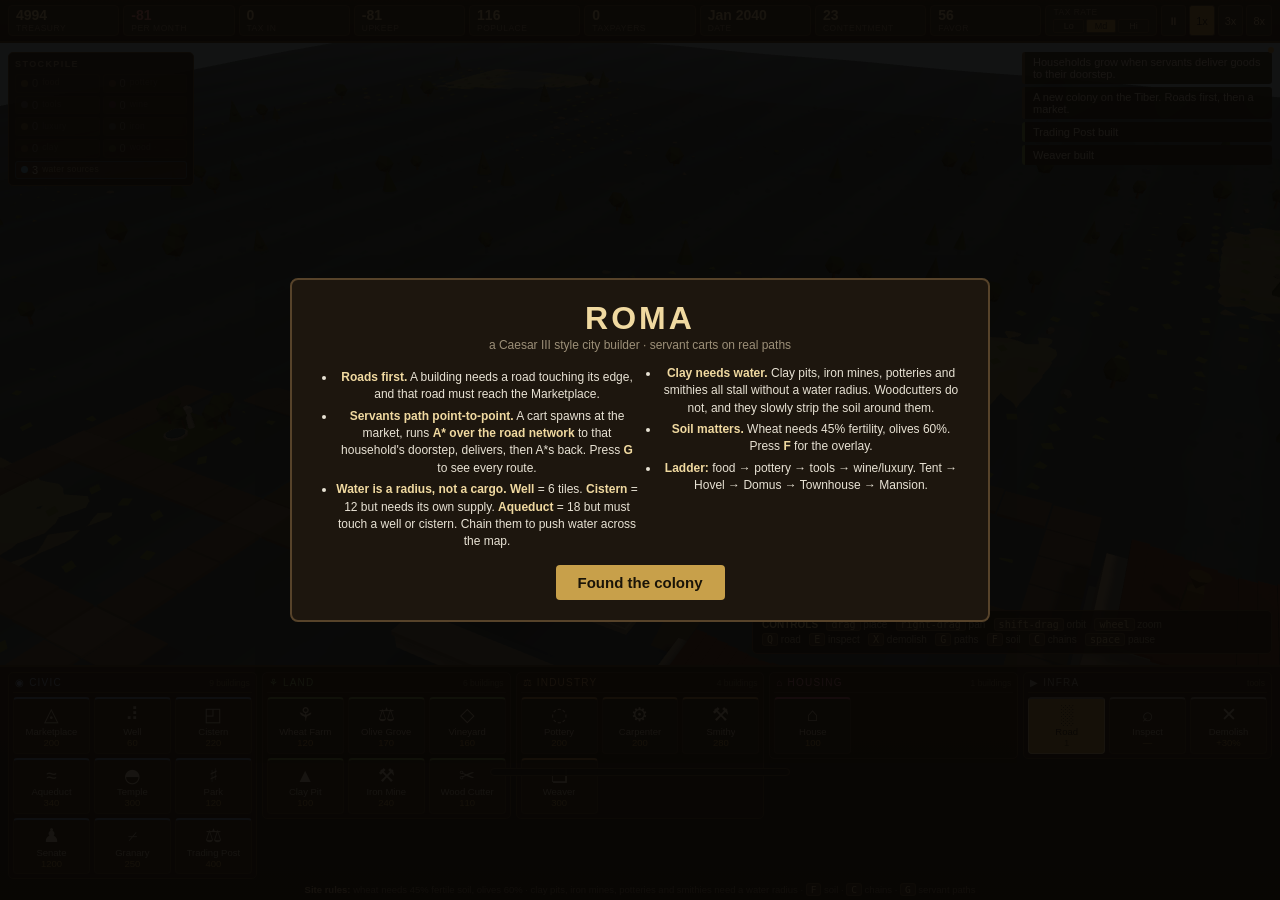
==== index.html @ ec07c7ff "ROMA - 3D Caesar III style city builder" ====
<!DOCTYPE html><html><head><meta charset="utf-8">
<title>ROMA — a Caesar III style city builder</title>
<meta name="viewport" content="width=device-width,initial-scale=1">
<style>
*{box-sizing:border-box}
html,body{margin:0;height:100%;overflow:hidden;background:#0e1216;
 font-family:"Trebuchet MS",Verdana,sans-serif;color:#e8e2d4;user-select:none}
canvas{display:block}
button{font-family:inherit}

/* ================= top resource GRID ================= */
#top{position:fixed;top:0;left:0;right:0;z-index:10;
 background:linear-gradient(#241c14,#15110c);border-bottom:2px solid #4a3a22;padding:5px 8px;
 display:grid;grid-template-columns:repeat(auto-fit,minmax(84px,1fr));gap:4px;align-items:stretch}
#top{grid-auto-flow:row;grid-auto-columns:1fr}
.stat{background:#2e2418;border:1px solid #57432a;border-radius:4px;padding:2px 7px;font-size:10px;line-height:1.05}
.stat b{display:block;font-size:14px;color:#f0d9a0}
.stat span{color:#9c8f78;font-size:8.5px;text-transform:uppercase;letter-spacing:.5px}
.speeds{display:flex;gap:3px;align-items:center;justify-content:center}
.speeds button{background:#2e2418;color:#e8d2a0;border:1px solid #57432a;flex:1;height:100%;min-height:26px;
 cursor:pointer;border-radius:3px;font-size:11px}
.speeds button.on{background:#c8a04a;color:#1a1408}

/* ================= left: stockpile grid ================= */
#stockpanel{position:fixed;left:8px;top:52px;z-index:9;width:186px;
 background:rgba(16,12,8,.9);border:1px solid #57432a;border-radius:5px;padding:6px}
#stockpanel h4{margin:0 0 5px;font-size:9px;letter-spacing:1.4px;color:#9c8f78;text-transform:uppercase}
#res{display:grid;grid-template-columns:1fr 1fr;gap:3px}
.chip{background:rgba(46,36,24,.75);border:1px solid #43341f;border-radius:3px;padding:2px 5px;font-size:11px;
 display:flex;align-items:center;gap:4px;line-height:1.15}
.chip i{width:7px;height:7px;border-radius:50%;flex:0 0 auto}
.chip em{color:#9c8f78;font-style:normal;font-size:8.5px;display:block;letter-spacing:.3px}
.chip b{font-weight:normal}
.chip.zero{opacity:.4}
.chip.water{grid-column:1/-1;border-color:#2a4a68}

/* ================= notifications ================= */
#msgs{position:fixed;top:52px;right:8px;width:250px;z-index:9;display:flex;flex-direction:column;gap:3px}
#msgs div{background:rgba(18,14,9,.88);border-left:3px solid #6a5a3a;border-radius:3px;padding:4px 8px;font-size:11px;
 display:flex;justify-content:space-between;gap:6px;animation:slide .25s ease-out}
@keyframes slide{from{opacity:0;transform:translateX(14px)}to{opacity:1;transform:none}}
#msgs div.ok{border-color:#7aa85a}#msgs div.bad{border-color:#c85a5a}#msgs div.good{border-color:#c8a04a}
#msgs .ct{color:#9c8f78;font-size:10px}
#msgdot{position:fixed;top:47px;right:6px;width:6px;height:6px;border-radius:50%;background:#c8a04a;transition:opacity .4s;z-index:12}

/* ================= chain chart grid ================= */
#chains{position:fixed;left:8px;top:196px;width:352px;max-height:50vh;overflow-y:auto;z-index:9;
 background:rgba(16,12,8,.95);border:1px solid #57432a;border-radius:5px;padding:7px 9px;display:none}
#chains h3{margin:0 0 3px;font-size:9px;letter-spacing:1.4px;color:#f0d9a0;text-transform:uppercase}
#chains .hint{color:#9c8f78;font-size:9.5px;margin:0 0 7px;line-height:1.35}
#chgrid{display:grid;grid-template-columns:1fr 1fr;gap:3px}
.chcell{background:rgba(46,36,24,.55);border:1px solid #43341f;border-left-width:3px;border-radius:3px;
 padding:3px 5px;font-size:10px;line-height:1.25}
.chcell.civic{border-left-color:#6a8ac8}.chcell.prod{border-left-color:#7aa85a}
.chcell.ind{border-left-color:#c88a4a}.chcell.res{border-left-color:#c85a7a}.chcell.infra{border-left-color:#8a8a8a}
.chname{display:flex;align-items:center;gap:4px;color:#f0d9a0;font-size:10px}
.chreq{color:#b9a97f;font-size:9px;display:block;margin-top:1px}

/* ================= selection ================= */
#selbox{position:fixed;right:8px;top:196px;width:250px;background:rgba(18,14,9,.94);border:1px solid #57432a;
 border-radius:5px;padding:8px 10px;z-index:9;font-size:11.5px;display:none}
#selbox .hdr{color:#f0d9a0;font-size:14px;margin-bottom:5px;border-bottom:1px solid #4a3a22;padding-bottom:3px;
 display:flex;justify-content:space-between}
#selbox .body2{color:#9c8f78;font-size:10.5px;margin:5px 0}
#selbox .warn{color:#ff9090;margin:4px 0;font-size:10.5px}
#selbox button{background:#5a2a22;color:#ffd0c0;border:1px solid #8a4a3a;border-radius:3px;padding:3px 8px;
 cursor:pointer;font-size:11px}
#selgrid{display:grid;grid-template-columns:1fr 1fr;gap:3px;margin:5px 0}
#selgrid div{background:rgba(46,36,24,.5);border:1px solid #43341f;border-radius:3px;padding:2px 5px;font-size:10px}
#selgrid span{display:block;color:#9c8f78;font-size:8.5px;text-transform:uppercase}

/* ================= help ================= */
#help{position:fixed;right:8px;bottom:122px;background:rgba(16,12,8,.86);border:1px solid #57432a;border-radius:5px;
 padding:6px 9px;font-size:10px;z-index:9;color:#bdb29a;line-height:1.5}
#help b{color:#f0d9a0}
kbd{background:#3a2e1e;border:1px solid #6a5436;border-radius:3px;padding:0 4px;color:#f0d9a0}

#ghostinfo{position:fixed;left:50%;transform:translateX(-50%);bottom:124px;min-width:300px;text-align:center;z-index:11;background:rgba(18,14,9,.92);
 border:1px solid #57432a;border-radius:4px;padding:3px 12px;font-size:11.5px;color:#d8ceb8;pointer-events:none}

/* ================= command GRID dock (AoE style) ================= */
#bar{position:fixed;left:0;right:0;bottom:0;z-index:10;background:linear-gradient(#1a140d,#0d0a07);
 border-top:2px solid #4a3a22;padding:5px 8px}
#dock{display:flex;flex-wrap:wrap;justify-content:center;gap:5px;align-items:flex-start;max-width:1560px;margin:0 auto}
.group{background:rgba(28,21,13,.75);border:1px solid #43341f;border-radius:5px;padding:4px;
 flex:1 1 14%;min-width:212px;max-width:300px}
.ghead{display:flex;justify-content:space-between;align-items:baseline;font-size:10px;letter-spacing:1.2px;
 text-transform:uppercase;padding:0 2px 4px;margin-bottom:4px;border-bottom:1px solid #43341f}
.gsub{color:#7a6a4a;letter-spacing:0;text-transform:none;font-size:8.5px}
.g-civic .ghead{color:#8fb0e8}.g-prod .ghead{color:#9cc87a}
.g-ind .ghead{color:#e0a868}.g-res .ghead{color:#e884a4}.g-infra .ghead{color:#b0b0b0}
.cards{display:grid;grid-template-columns:repeat(3,minmax(0,1fr));gap:4px}
.card{background:#241b12;border:1px solid #43341f;border-top:2px solid #5a4630;border-radius:4px;
 padding:5px 4px 4px;cursor:pointer;text-align:center;line-height:1.15;overflow:hidden;
 display:flex;flex-direction:column;align-items:center;justify-content:flex-start}
.card:hover{background:#3f2f1e;transform:translateY(-1px)}
.card.on{background:#c8a04a;border-color:#f0d9a0;color:#1a1408}
.card.on .ccost{color:#4a3a10}
.card .cic{font-size:19px;line-height:1.15;color:#e8dcc0}
.card.on .cic{color:#2a2010}
.cnm{font-size:9.5px;color:#d8ceb8;margin-top:1px;white-space:nowrap;overflow:hidden;text-overflow:ellipsis;max-width:100%}
.card.on .cnm{color:#1a1408}
.ccost{font-size:9.5px;color:#c8a04a;line-height:1.1}
.card.civic{border-top-color:#6a8ac8}.card.prod{border-top-color:#7aa85a}
.card.ind{border-top-color:#c88a4a}.card.res{border-top-color:#c85a7a}.card.infra{border-top-color:#8a8a8a}
.card.poor{opacity:.5}
.card.danger{border-top-color:#c85a5a}
#docknote{font-size:9.5px;color:#8a7c62;margin-top:5px;text-align:center}
#docknote b{color:#c8b088}
#help{position:fixed;right:8px;bottom:246px;width:520px;}

/* ================= treasury stat cards ================= */
.stat.money b{color:#f0d9a0}
.stat.pos b{color:#8fe08f}.stat.neg b{color:#ff9090}
.stat.taxrate{display:flex;flex-direction:column;justify-content:center;gap:2px}
.stat .trbtns{display:flex;gap:2px}
.stat .trbtns button{flex:1;background:#2e2418;color:#c8b898;border:1px solid #57432a;border-radius:2px;
 font-size:9px;padding:1px 0;cursor:pointer}
.stat .trbtns button.on{background:#c8a04a;color:#1a1408}

/* ================= intro ================= */
#intro{position:fixed;inset:0;background:rgba(8,6,4,.93);z-index:50;display:flex;align-items:center;justify-content:center}
#intro .card{max-width:700px;background:#1d160e;border:2px solid #57432a;border-radius:8px;padding:20px 26px}
#intro h1{margin:0 0 2px;color:#f0d9a0;font-size:32px;letter-spacing:3px}
#intro h2{margin:0 0 12px;color:#9c8f78;font-size:12px;font-weight:normal}
#intro ul{padding-left:18px;margin:0;columns:2;column-gap:22px}
#intro li{margin:4px 0;font-size:12px;line-height:1.45;break-inside:avoid}
#intro button{margin-top:14px;background:#c8a04a;color:#1a1408;border:none;border-radius:4px;
 padding:9px 22px;font-size:15px;cursor:pointer;font-weight:bold}
#intro b{color:#f0d9a0}

</style></head><body>
<div id="top"></div>
<div id="stockpanel"><h4>Stockpile</h4><div id="res"></div></div>
<div id="msgdot"></div>
<div id="msgs"></div>
<div id="chains"><h3>Production chains</h3>
  <p class="hint">Every industry states what it eats and what it makes. Water and soil are site requirements, not cargo.</p>
  <div id="chgrid"></div></div>
<div id="selbox"></div>
<div id="help">
<b>CONTROLS</b> &nbsp; <kbd>drag</kbd> place &nbsp; <kbd>right-drag</kbd> pan &nbsp; <kbd>shift-drag</kbd> orbit &nbsp; <kbd>wheel</kbd> zoom<br>
<kbd>Q</kbd> road &nbsp; <kbd>E</kbd> inspect &nbsp; <kbd>X</kbd> demolish &nbsp; <kbd>G</kbd> paths &nbsp; <kbd>F</kbd> soil &nbsp; <kbd>C</kbd> chains &nbsp; <kbd>space</kbd> pause
</div>
<div id="ghostinfo"></div>
<div id="bar">
  <div id="dock"></div>
  <div id="docknote"><b>Site rules:</b> wheat needs 45% fertile soil, olives 60% &middot; clay pits, iron mines, potteries and smithies need a water radius &middot; <kbd>F</kbd> soil &middot; <kbd>C</kbd> chains &middot; <kbd>G</kbd> servant paths</div>
</div>
<div id="intro"><div class="card">
<h1>ROMA</h1><h2>a Caesar III style city builder &middot; servant carts on real paths</h2>
<ul>
<li><b>Roads first.</b> A building needs a road touching its edge, and that road must reach the Marketplace.</li>
<li><b>Servants path point-to-point.</b> A cart spawns at the market, runs <b>A* over the road network</b> to that
    household's doorstep, delivers, then A*s back. Press <b>G</b> to see every route.</li>
<li><b>Water is a radius, not a cargo.</b> <b>Well</b> = 6 tiles. <b>Cistern</b> = 12 but needs its own supply.
    <b>Aqueduct</b> = 18 but must touch a well or cistern. Chain them to push water across the map.</li>
<li><b>Clay needs water.</b> Clay pits, iron mines, potteries and smithies all stall without a water radius.
    Woodcutters do not, and they slowly strip the soil around them.</li>
<li><b>Soil matters.</b> Wheat needs 45% fertility, olives 60%. Press <b>F</b> for the overlay.</li>
<li><b>Ladder:</b> food &rarr; pottery &rarr; tools &rarr; wine/luxury.
    Tent &rarr; Hovel &rarr; Domus &rarr; Townhouse &rarr; Mansion.</li>
</ul>
<button onclick="document.getElementById('intro').style.display='none'">Found the colony</button>
</div></div>
<script>/**
 * @license
 * Copyright 2010-2023 Three.js Authors
 * SPDX-License-Identifier: MIT
 */
const REVISION = '160';

const MOUSE = { LEFT: 0, MIDDLE: 1, RIGHT: 2, ROTATE: 0, DOLLY: 1, PAN: 2 };
const TOUCH = { ROTATE: 0, PAN: 1, DOLLY_PAN: 2, DOLLY_ROTATE: 3 };
const CullFaceNone = 0;
const CullFaceBack = 1;
const CullFaceFront = 2;
const CullFaceFrontBack = 3;
const BasicShadowMap = 0;
const PCFShadowMap = 1;
const PCFSoftShadowMap = 2;
const VSMShadowMap = 3;
const FrontSide = 0;
const BackSide = 1;
const DoubleSide = 2;
const TwoPassDoubleSide = 2; // r149
const NoBlending = 0;
const NormalBlending = 1;
const AdditiveBlending = 2;
const SubtractiveBlending = 3;
const MultiplyBlending = 4;
const CustomBlending = 5;
const AddEquation = 100;
const SubtractEquation = 101;
const ReverseSubtractEquation = 102;
const MinEquation = 103;
const MaxEquation = 104;
const ZeroFactor = 200;
const OneFactor = 201;
const SrcColorFactor = 202;
const OneMinusSrcColorFactor = 203;
const SrcAlphaFactor = 204;
const OneMinusSrcAlphaFactor = 205;
const DstAlphaFactor = 206;
const OneMinusDstAlphaFactor = 207;
const DstColorFactor = 208;
const OneMinusDstColorFactor = 209;
const SrcAlphaSaturateFactor = 210;
const ConstantColorFactor = 211;
const OneMinusConstantColorFactor = 212;
const ConstantAlphaFactor = 213;
const OneMinusConstantAlphaFactor = 214;
const NeverDepth = 0;
const AlwaysDepth = 1;
const LessDepth = 2;
const LessEqualDepth = 3;
const EqualDepth = 4;
const GreaterEqualDepth = 5;
const GreaterDepth = 6;
const NotEqualDepth = 7;
const MultiplyOperation = 0;
const MixOperation = 1;
const AddOperation = 2;
const NoToneMapping = 0;
const LinearToneMapping = 1;
const ReinhardToneMapping = 2;
const CineonToneMapping = 3;
const ACESFilmicToneMapping = 4;
const CustomToneMapping = 5;
const AgXToneMapping = 6;
const AttachedBindMode = 'attached';
const DetachedBindMode = 'detached';

const UVMapping = 300;
const CubeReflectionMapping = 301;
const CubeRefractionMapping = 302;
const EquirectangularReflectionMapping = 303;
const EquirectangularRefractionMapping = 304;
const CubeUVReflectionMapping = 306;
const RepeatWrapping = 1000;
const ClampToEdgeWrapping = 1001;
const MirroredRepeatWrapping = 1002;
const NearestFilter = 1003;
const NearestMipmapNearestFilter = 1004;
const NearestMipMapNearestFilter = 1004;
const NearestMipmapLinearFilter = 1005;
const NearestMipMapLinearFilter = 1005;
const LinearFilter = 1006;
const LinearMipmapNearestFilter = 1007;
const LinearMipMapNearestFilter = 1007;
const LinearMipmapLinearFilter = 1008;
const LinearMipMapLinearFilter = 1008;
const UnsignedByteType = 1009;
const ByteType = 1010;
const ShortType = 1011;
const UnsignedShortType = 1012;
const IntType = 1013;
const UnsignedIntType = 1014;
const FloatType = 1015;
const HalfFloatType = 1016;
const UnsignedShort4444Type = 1017;
const UnsignedShort5551Type = 1018;
const UnsignedInt248Type = 1020;
const AlphaFormat = 1021;
const RGBAFormat = 1023;
const LuminanceFormat = 1024;
const LuminanceAlphaFormat = 1025;
const DepthFormat = 1026;
const DepthStencilFormat = 1027;
const RedFormat = 1028;
const RedIntegerFormat = 1029;
const RGFormat = 1030;
const RGIntegerFormat = 1031;
const RGBAIntegerFormat = 1033;

const RGB_S3TC_DXT1_Format = 33776;
const RGBA_S3TC_DXT1_Format = 33777;
const RGBA_S3TC_DXT3_Format = 33778;
const RGBA_S3TC_DXT5_Format = 33779;
const RGB_PVRTC_4BPPV1_Format = 35840;
const RGB_PVRTC_2BPPV1_Format = 35841;
const RGBA_PVRTC_4BPPV1_Format = 35842;
const RGBA_PVRTC_2BPPV1_Format = 35843;
const RGB_ETC1_Format = 36196;
const RGB_ETC2_Format = 37492;
const RGBA_ETC2_EAC_Format = 37496;
const RGBA_ASTC_4x4_Format = 37808;
const RGBA_ASTC_5x4_Format = 37809;
const RGBA_ASTC_5x5_Format = 37810;
const RGBA_ASTC_6x5_Format = 37811;
const RGBA_ASTC_6x6_Format = 37812;
const RGBA_ASTC_8x5_Format = 37813;
const RGBA_ASTC_8x6_Format = 37814;
const RGBA_ASTC_8x8_Format = 37815;
const RGBA_ASTC_10x5_Format = 37816;
const RGBA_ASTC_10x6_Format = 37817;
const RGBA_ASTC_10x8_Format = 37818;
const RGBA_ASTC_10x10_Format = 37819;
const RGBA_ASTC_12x10_Format = 37820;
const RGBA_ASTC_12x12_Format = 37821;
const RGBA_BPTC_Format = 36492;
const RGB_BPTC_SIGNED_Format = 36494;
const RGB_BPTC_UNSIGNED_Format = 36495;
const RED_RGTC1_Format = 36283;
const SIGNED_RED_RGTC1_Format = 36284;
const RED_GREEN_RGTC2_Format = 36285;
const SIGNED_RED_GREEN_RGTC2_Format = 36286;
const LoopOnce = 2200;
const LoopRepeat = 2201;
const LoopPingPong = 2202;
const InterpolateDiscrete = 2300;
const InterpolateLinear = 2301;
const InterpolateSmooth = 2302;
const ZeroCurvatureEnding = 2400;
const ZeroSlopeEnding = 2401;
const WrapAroundEnding = 2402;
const NormalAnimationBlendMode = 2500;
const AdditiveAnimationBlendMode = 2501;
const TrianglesDrawMode = 0;
const TriangleStripDrawMode = 1;
const TriangleFanDrawMode = 2;
/** @deprecated Use LinearSRGBColorSpace or NoColorSpace in three.js r152+. */
const LinearEncoding = 3000;
/** @deprecated Use SRGBColorSpace in three.js r152+. */
const sRGBEncoding = 3001;
const BasicDepthPacking = 3200;
const RGBADepthPacking = 3201;
const TangentSpaceNormalMap = 0;
const ObjectSpaceNormalMap = 1;

// Color space string identifiers, matching CSS Color Module Level 4 and WebGPU names where available.
const NoColorSpace = '';
const SRGBColorSpace = 'srgb';
const LinearSRGBColorSpace = 'srgb-linear';
const DisplayP3ColorSpace = 'display-p3';
const LinearDisplayP3ColorSpace = 'display-p3-linear';

const LinearTransfer = 'linear';
const SRGBTransfer = 'srgb';

const Rec709Primaries = 'rec709';
const P3Primaries = 'p3';

const ZeroStencilOp = 0;
const KeepStencilOp = 7680;
const ReplaceStencilOp = 7681;
const IncrementStencilOp = 7682;
const DecrementStencilOp = 7683;
const IncrementWrapStencilOp = 34055;
const DecrementWrapStencilOp = 34056;
const InvertStencilOp = 5386;

const NeverStencilFunc = 512;
const LessStencilFunc = 513;
const EqualStencilFunc = 514;
const LessEqualStencilFunc = 515;
const GreaterStencilFunc = 516;
const NotEqualStencilFunc = 517;
const GreaterEqualStencilFunc = 518;
const AlwaysStencilFunc = 519;

const NeverCompare = 512;
const LessCompare = 513;
const EqualCompare = 514;
const LessEqualCompare = 515;
const GreaterCompare = 516;
const NotEqualCompare = 517;
const GreaterEqualCompare = 518;
const AlwaysCompare = 519;

const StaticDrawUsage = 35044;
const DynamicDrawUsage = 35048;
const StreamDrawUsage = 35040;
const StaticReadUsage = 35045;
const DynamicReadUsage = 35049;
const StreamReadUsage = 35041;
const StaticCopyUsage = 35046;
const DynamicCopyUsage = 35050;
const StreamCopyUsage = 35042;

const GLSL1 = '100';
const GLSL3 = '300 es';

const _SRGBAFormat = 1035; // fallback for WebGL 1

const WebGLCoordinateSystem = 2000;
const WebGPUCoordinateSystem = 2001;

/**
 * https://github.com/mrdoob/eventdispatcher.js/
 */

class EventDispatcher {

	addEventListener( type, listener ) {

		if ( this._listeners === undefined ) this._listeners = {};

		const listeners = this._listeners;

		if ( listeners[ type ] === undefined ) {

			listeners[ type ] = [];

		}

		if ( listeners[ type ].indexOf( listener ) === - 1 ) {

			listeners[ type ].push( listener );

		}

	}

	hasEventListener( type, listener ) {

		if ( this._listeners === undefined ) return false;

		const listeners = this._listeners;

		return listeners[ type ] !== undefined && listeners[ type ].indexOf( listener ) !== - 1;

	}

	removeEventListener( type, listener ) {

		if ( this._listeners === undefined ) return;

		const listeners = this._listeners;
		const listenerArray = listeners[ type ];

		if ( listenerArray !== undefined ) {

			const index = listenerArray.indexOf( listener );

			if ( index !== - 1 ) {

				listenerArray.splice( index, 1 );

			}

		}

	}

	dispatchEvent( event ) {

		if ( this._listeners === undefined ) return;

		const listeners = this._listeners;
		const listenerArray = listeners[ event.type ];

		if ( listenerArray !== undefined ) {

			event.target = this;

			// Make a copy, in case listeners are removed while iterating.
			const array = listenerArray.slice( 0 );

			for ( let i = 0, l = array.length; i < l; i ++ ) {

				array[ i ].call( this, event );

			}

			event.target = null;

		}

	}

}

const _lut = [ '00', '01', '02', '03', '04', '05', '06', '07', '08', '09', '0a', '0b', '0c', '0d', '0e', '0f', '10', '11', '12', '13', '14', '15', '16', '17', '18', '19', '1a', '1b', '1c', '1d', '1e', '1f', '20', '21', '22', '23', '24', '25', '26', '27', '28', '29', '2a', '2b', '2c', '2d', '2e', '2f', '30', '31', '32', '33', '34', '35', '36', '37', '38', '39', '3a', '3b', '3c', '3d', '3e', '3f', '40', '41', '42', '43', '44', '45', '46', '47', '48', '49', '4a', '4b', '4c', '4d', '4e', '4f', '50', '51', '52', '53', '54', '55', '56', '57', '58', '59', '5a', '5b', '5c', '5d', '5e', '5f', '60', '61', '62', '63', '64', '65', '66', '67', '68', '69', '6a', '6b', '6c', '6d', '6e', '6f', '70', '71', '72', '73', '74', '75', '76', '77', '78', '79', '7a', '7b', '7c', '7d', '7e', '7f', '80', '81', '82', '83', '84', '85', '86', '87', '88', '89', '8a', '8b', '8c', '8d', '8e', '8f', '90', '91', '92', '93', '94', '95', '96', '97', '98', '99', '9a', '9b', '9c', '9d', '9e', '9f', 'a0', 'a1', 'a2', 'a3', 'a4', 'a5', 'a6', 'a7', 'a8', 'a9', 'aa', 'ab', 'ac', 'ad', 'ae', 'af', 'b0', 'b1', 'b2', 'b3', 'b4', 'b5', 'b6', 'b7', 'b8', 'b9', 'ba', 'bb', 'bc', 'bd', 'be', 'bf', 'c0', 'c1', 'c2', 'c3', 'c4', 'c5', 'c6', 'c7', 'c8', 'c9', 'ca', 'cb', 'cc', 'cd', 'ce', 'cf', 'd0', 'd1', 'd2', 'd3', 'd4', 'd5', 'd6', 'd7', 'd8', 'd9', 'da', 'db', 'dc', 'dd', 'de', 'df', 'e0', 'e1', 'e2', 'e3', 'e4', 'e5', 'e6', 'e7', 'e8', 'e9', 'ea', 'eb', 'ec', 'ed', 'ee', 'ef', 'f0', 'f1', 'f2', 'f3', 'f4', 'f5', 'f6', 'f7', 'f8', 'f9', 'fa', 'fb', 'fc', 'fd', 'fe', 'ff' ];

let _seed = 1234567;


const DEG2RAD = Math.PI / 180;
const RAD2DEG = 180 / Math.PI;

// http://stackoverflow.com/questions/105034/how-to-create-a-guid-uuid-in-javascript/21963136#21963136
function generateUUID() {

	const d0 = Math.random() * 0xffffffff | 0;
	const d1 = Math.random() * 0xffffffff | 0;
	const d2 = Math.random() * 0xffffffff | 0;
	const d3 = Math.random() * 0xffffffff | 0;
	const uuid = _lut[ d0 & 0xff ] + _lut[ d0 >> 8 & 0xff ] + _lut[ d0 >> 16 & 0xff ] + _lut[ d0 >> 24 & 0xff ] + '-' +
			_lut[ d1 & 0xff ] + _lut[ d1 >> 8 & 0xff ] + '-' + _lut[ d1 >> 16 & 0x0f | 0x40 ] + _lut[ d1 >> 24 & 0xff ] + '-' +
			_lut[ d2 & 0x3f | 0x80 ] + _lut[ d2 >> 8 & 0xff ] + '-' + _lut[ d2 >> 16 & 0xff ] + _lut[ d2 >> 24 & 0xff ] +
			_lut[ d3 & 0xff ] + _lut[ d3 >> 8 & 0xff ] + _lut[ d3 >> 16 & 0xff ] + _lut[ d3 >> 24 & 0xff ];

	// .toLowerCase() here flattens concatenated strings to save heap memory space.
	return uuid.toLowerCase();

}

function clamp( value, min, max ) {

	return Math.max( min, Math.min( max, value ) );

}

// compute euclidean modulo of m % n
// https://en.wikipedia.org/wiki/Modulo_operation
function euclideanModulo( n, m ) {

	return ( ( n % m ) + m ) % m;

}

// Linear mapping from range <a1, a2> to range <b1, b2>
function mapLinear( x, a1, a2, b1, b2 ) {

	return b1 + ( x - a1 ) * ( b2 - b1 ) / ( a2 - a1 );

}

// https://www.gamedev.net/tutorials/programming/general-and-gameplay-programming/inverse-lerp-a-super-useful-yet-often-overlooked-function-r5230/
function inverseLerp( x, y, value ) {

	if ( x !== y ) {

		return ( value - x ) / ( y - x );

	} else {

		return 0;

	}

}

// https://en.wikipedia.org/wiki/Linear_interpolation
function lerp( x, y, t ) {

	return ( 1 - t ) * x + t * y;

}

// http://www.rorydriscoll.com/2016/03/07/frame-rate-independent-damping-using-lerp/
function damp( x, y, lambda, dt ) {

	return lerp( x, y, 1 - Math.exp( - lambda * dt ) );

}

// https://www.desmos.com/calculator/vcsjnyz7x4
function pingpong( x, length = 1 ) {

	return length - Math.abs( euclideanModulo( x, length * 2 ) - length );

}

// http://en.wikipedia.org/wiki/Smoothstep
function smoothstep( x, min, max ) {

	if ( x <= min ) return 0;
	if ( x >= max ) return 1;

	x = ( x - min ) / ( max - min );

	return x * x * ( 3 - 2 * x );

}

function smootherstep( x, min, max ) {

	if ( x <= min ) return 0;
	if ( x >= max ) return 1;

	x = ( x - min ) / ( max - min );

	return x * x * x * ( x * ( x * 6 - 15 ) + 10 );

}

// Random integer from <low, high> interval
function randInt( low, high ) {

	return low + Math.floor( Math.random() * ( high - low + 1 ) );

}

// Random float from <low, high> interval
function randFloat( low, high ) {

	return low + Math.random() * ( high - low );

}

// Random float from <-range/2, range/2> interval
function randFloatSpread( range ) {

	return range * ( 0.5 - Math.random() );

}

// Deterministic pseudo-random float in the interval [ 0, 1 ]
function seededRandom( s ) {

	if ( s !== undefined ) _seed = s;

	// Mulberry32 generator

	let t = _seed += 0x6D2B79F5;

	t = Math.imul( t ^ t >>> 15, t | 1 );

	t ^= t + Math.imul( t ^ t >>> 7, t | 61 );

	return ( ( t ^ t >>> 14 ) >>> 0 ) / 4294967296;

}

function degToRad( degrees ) {

	return degrees * DEG2RAD;

}

function radToDeg( radians ) {

	return radians * RAD2DEG;

}

function isPowerOfTwo( value ) {

	return ( value & ( value - 1 ) ) === 0 && value !== 0;

}

function ceilPowerOfTwo( value ) {

	return Math.pow( 2, Math.ceil( Math.log( value ) / Math.LN2 ) );

}

function floorPowerOfTwo( value ) {

	return Math.pow( 2, Math.floor( Math.log( value ) / Math.LN2 ) );

}

function setQuaternionFromProperEuler( q, a, b, c, order ) {

	// Intrinsic Proper Euler Angles - see https://en.wikipedia.org/wiki/Euler_angles

	// rotations are applied to the axes in the order specified by 'order'
	// rotation by angle 'a' is applied first, then by angle 'b', then by angle 'c'
	// angles are in radians

	const cos = Math.cos;
	const sin = Math.sin;

	const c2 = cos( b / 2 );
	const s2 = sin( b / 2 );

	const c13 = cos( ( a + c ) / 2 );
	const s13 = sin( ( a + c ) / 2 );

	const c1_3 = cos( ( a - c ) / 2 );
	const s1_3 = sin( ( a - c ) / 2 );

	const c3_1 = cos( ( c - a ) / 2 );
	const s3_1 = sin( ( c - a ) / 2 );

	switch ( order ) {

		case 'XYX':
			q.set( c2 * s13, s2 * c1_3, s2 * s1_3, c2 * c13 );
			break;

		case 'YZY':
			q.set( s2 * s1_3, c2 * s13, s2 * c1_3, c2 * c13 );
			break;

		case 'ZXZ':
			q.set( s2 * c1_3, s2 * s1_3, c2 * s13, c2 * c13 );
			break;

		case 'XZX':
			q.set( c2 * s13, s2 * s3_1, s2 * c3_1, c2 * c13 );
			break;

		case 'YXY':
			q.set( s2 * c3_1, c2 * s13, s2 * s3_1, c2 * c13 );
			break;

		case 'ZYZ':
			q.set( s2 * s3_1, s2 * c3_1, c2 * s13, c2 * c13 );
			break;

		default:
			console.warn( 'THREE.MathUtils: .setQuaternionFromProperEuler() encountered an unknown order: ' + order );

	}

}

function denormalize( value, array ) {

	switch ( array.constructor ) {

		case Float32Array:

			return value;

		case Uint32Array:

			return value / 4294967295.0;

		case Uint16Array:

			return value / 65535.0;

		case Uint8Array:

			return value / 255.0;

		case Int32Array:

			return Math.max( value / 2147483647.0, - 1.0 );

		case Int16Array:

			return Math.max( value / 32767.0, - 1.0 );

		case Int8Array:

			return Math.max( value / 127.0, - 1.0 );

		default:

			throw new Error( 'Invalid component type.' );

	}

}

function normalize( value, array ) {

	switch ( array.constructor ) {

		case Float32Array:

			return value;

		case Uint32Array:

			return Math.round( value * 4294967295.0 );

		case Uint16Array:

			return Math.round( value * 65535.0 );

		case Uint8Array:

			return Math.round( value * 255.0 );

		case Int32Array:

			return Math.round( value * 2147483647.0 );

		case Int16Array:

			return Math.round( value * 32767.0 );

		case Int8Array:

			return Math.round( value * 127.0 );

		default:

			throw new Error( 'Invalid component type.' );

	}

}

const MathUtils = {
	DEG2RAD: DEG2RAD,
	RAD2DEG: RAD2DEG,
	generateUUID: generateUUID,
	clamp: clamp,
	euclideanModulo: euclideanModulo,
	mapLinear: mapLinear,
	inverseLerp: inverseLerp,
	lerp: lerp,
	damp: damp,
	pingpong: pingpong,
	smoothstep: smoothstep,
	smootherstep: smootherstep,
	randInt: randInt,
	randFloat: randFloat,
	randFloatSpread: randFloatSpread,
	seededRandom: seededRandom,
	degToRad: degToRad,
	radToDeg: radToDeg,
	isPowerOfTwo: isPowerOfTwo,
	ceilPowerOfTwo: ceilPowerOfTwo,
	floorPowerOfTwo: floorPowerOfTwo,
	setQuaternionFromProperEuler: setQuaternionFromProperEuler,
	normalize: normalize,
	denormalize: denormalize
};

class Vector2 {

	constructor( x = 0, y = 0 ) {

		Vector2.prototype.isVector2 = true;

		this.x = x;
		this.y = y;

	}

	get width() {

		return this.x;

	}

	set width( value ) {

		this.x = value;

	}

	get height() {

		return this.y;

	}

	set height( value ) {

		this.y = value;

	}

	set( x, y ) {

		this.x = x;
		this.y = y;

		return this;

	}

	setScalar( scalar ) {

		this.x = scalar;
		this.y = scalar;

		return this;

	}

	setX( x ) {

		this.x = x;

		return this;

	}

	setY( y ) {

		this.y = y;

		return this;

	}

	setComponent( index, value ) {

		switch ( index ) {

			case 0: this.x = value; break;
			case 1: this.y = value; break;
			default: throw new Error( 'index is out of range: ' + index );

		}

		return this;

	}

	getComponent( index ) {

		switch ( index ) {

			case 0: return this.x;
			case 1: return this.y;
			default: throw new Error( 'index is out of range: ' + index );

		}

	}

	clone() {

		return new this.constructor( this.x, this.y );

	}

	copy( v ) {

		this.x = v.x;
		this.y = v.y;

		return this;

	}

	add( v ) {

		this.x += v.x;
		this.y += v.y;

		return this;

	}

	addScalar( s ) {

		this.x += s;
		this.y += s;

		return this;

	}

	addVectors( a, b ) {

		this.x = a.x + b.x;
		this.y = a.y + b.y;

		return this;

	}

	addScaledVector( v, s ) {

		this.x += v.x * s;
		this.y += v.y * s;

		return this;

	}

	sub( v ) {

		this.x -= v.x;
		this.y -= v.y;

		return this;

	}

	subScalar( s ) {

		this.x -= s;
		this.y -= s;

		return this;

	}

	subVectors( a, b ) {

		this.x = a.x - b.x;
		this.y = a.y - b.y;

		return this;

	}

	multiply( v ) {

		this.x *= v.x;
		this.y *= v.y;

		return this;

	}

	multiplyScalar( scalar ) {

		this.x *= scalar;
		this.y *= scalar;

		return this;

	}

	divide( v ) {

		this.x /= v.x;
		this.y /= v.y;

		return this;

	}

	divideScalar( scalar ) {

		return this.multiplyScalar( 1 / scalar );

	}

	applyMatrix3( m ) {

		const x = this.x, y = this.y;
		const e = m.elements;

		this.x = e[ 0 ] * x + e[ 3 ] * y + e[ 6 ];
		this.y = e[ 1 ] * x + e[ 4 ] * y + e[ 7 ];

		return this;

	}

	min( v ) {

		this.x = Math.min( this.x, v.x );
		this.y = Math.min( this.y, v.y );

		return this;

	}

	max( v ) {

		this.x = Math.max( this.x, v.x );
		this.y = Math.max( this.y, v.y );

		return this;

	}

	clamp( min, max ) {

		// assumes min < max, componentwise

		this.x = Math.max( min.x, Math.min( max.x, this.x ) );
		this.y = Math.max( min.y, Math.min( max.y, this.y ) );

		return this;

	}

	clampScalar( minVal, maxVal ) {

		this.x = Math.max( minVal, Math.min( maxVal, this.x ) );
		this.y = Math.max( minVal, Math.min( maxVal, this.y ) );

		return this;

	}

	clampLength( min, max ) {

		const length = this.length();

		return this.divideScalar( length || 1 ).multiplyScalar( Math.max( min, Math.min( max, length ) ) );

	}

	floor() {

		this.x = Math.floor( this.x );
		this.y = Math.floor( this.y );

		return this;

	}

	ceil() {

		this.x = Math.ceil( this.x );
		this.y = Math.ceil( this.y );

		return this;

	}

	round() {

		this.x = Math.round( this.x );
		this.y = Math.round( this.y );

		return this;

	}

	roundToZero() {

		this.x = Math.trunc( this.x );
		this.y = Math.trunc( this.y );

		return this;

	}

	negate() {

		this.x = - this.x;
		this.y = - this.y;

		return this;

	}

	dot( v ) {

		return this.x * v.x + this.y * v.y;

	}

	cross( v ) {

		return this.x * v.y - this.y * v.x;

	}

	lengthSq() {

		return this.x * this.x + this.y * this.y;

	}

	length() {

		return Math.sqrt( this.x * this.x + this.y * this.y );

	}

	manhattanLength() {

		return Math.abs( this.x ) + Math.abs( this.y );

	}

	normalize() {

		return this.divideScalar( this.length() || 1 );

	}

	angle() {

		// computes the angle in radians with respect to the positive x-axis

		const angle = Math.atan2( - this.y, - this.x ) + Math.PI;

		return angle;

	}

	angleTo( v ) {

		const denominator = Math.sqrt( this.lengthSq() * v.lengthSq() );

		if ( denominator === 0 ) return Math.PI / 2;

		const theta = this.dot( v ) / denominator;

		// clamp, to handle numerical problems

		return Math.acos( clamp( theta, - 1, 1 ) );

	}

	distanceTo( v ) {

		return Math.sqrt( this.distanceToSquared( v ) );

	}

	distanceToSquared( v ) {

		const dx = this.x - v.x, dy = this.y - v.y;
		return dx * dx + dy * dy;

	}

	manhattanDistanceTo( v ) {

		return Math.abs( this.x - v.x ) + Math.abs( this.y - v.y );

	}

	setLength( length ) {

		return this.normalize().multiplyScalar( length );

	}

	lerp( v, alpha ) {

		this.x += ( v.x - this.x ) * alpha;
		this.y += ( v.y - this.y ) * alpha;

		return this;

	}

	lerpVectors( v1, v2, alpha ) {

		this.x = v1.x + ( v2.x - v1.x ) * alpha;
		this.y = v1.y + ( v2.y - v1.y ) * alpha;

		return this;

	}

	equals( v ) {

		return ( ( v.x === this.x ) && ( v.y === this.y ) );

	}

	fromArray( array, offset = 0 ) {

		this.x = array[ offset ];
		this.y = array[ offset + 1 ];

		return this;

	}

	toArray( array = [], offset = 0 ) {

		array[ offset ] = this.x;
		array[ offset + 1 ] = this.y;

		return array;

	}

	fromBufferAttribute( attribute, index ) {

		this.x = attribute.getX( index );
		this.y = attribute.getY( index );

		return this;

	}

	rotateAround( center, angle ) {

		const c = Math.cos( angle ), s = Math.sin( angle );

		const x = this.x - center.x;
		const y = this.y - center.y;

		this.x = x * c - y * s + center.x;
		this.y = x * s + y * c + center.y;

		return this;

	}

	random() {

		this.x = Math.random();
		this.y = Math.random();

		return this;

	}

	*[ Symbol.iterator ]() {

		yield this.x;
		yield this.y;

	}

}

class Matrix3 {

	constructor( n11, n12, n13, n21, n22, n23, n31, n32, n33 ) {

		Matrix3.prototype.isMatrix3 = true;

		this.elements = [

			1, 0, 0,
			0, 1, 0,
			0, 0, 1

		];

		if ( n11 !== undefined ) {

			this.set( n11, n12, n13, n21, n22, n23, n31, n32, n33 );

		}

	}

	set( n11, n12, n13, n21, n22, n23, n31, n32, n33 ) {

		const te = this.elements;

		te[ 0 ] = n11; te[ 1 ] = n21; te[ 2 ] = n31;
		te[ 3 ] = n12; te[ 4 ] = n22; te[ 5 ] = n32;
		te[ 6 ] = n13; te[ 7 ] = n23; te[ 8 ] = n33;

		return this;

	}

	identity() {

		this.set(

			1, 0, 0,
			0, 1, 0,
			0, 0, 1

		);

		return this;

	}

	copy( m ) {

		const te = this.elements;
		const me = m.elements;

		te[ 0 ] = me[ 0 ]; te[ 1 ] = me[ 1 ]; te[ 2 ] = me[ 2 ];
		te[ 3 ] = me[ 3 ]; te[ 4 ] = me[ 4 ]; te[ 5 ] = me[ 5 ];
		te[ 6 ] = me[ 6 ]; te[ 7 ] = me[ 7 ]; te[ 8 ] = me[ 8 ];

		return this;

	}

	extractBasis( xAxis, yAxis, zAxis ) {

		xAxis.setFromMatrix3Column( this, 0 );
		yAxis.setFromMatrix3Column( this, 1 );
		zAxis.setFromMatrix3Column( this, 2 );

		return this;

	}

	setFromMatrix4( m ) {

		const me = m.elements;

		this.set(

			me[ 0 ], me[ 4 ], me[ 8 ],
			me[ 1 ], me[ 5 ], me[ 9 ],
			me[ 2 ], me[ 6 ], me[ 10 ]

		);

		return this;

	}

	multiply( m ) {

		return this.multiplyMatrices( this, m );

	}

	premultiply( m ) {

		return this.multiplyMatrices( m, this );

	}

	multiplyMatrices( a, b ) {

		const ae = a.elements;
		const be = b.elements;
		const te = this.elements;

		const a11 = ae[ 0 ], a12 = ae[ 3 ], a13 = ae[ 6 ];
		const a21 = ae[ 1 ], a22 = ae[ 4 ], a23 = ae[ 7 ];
		const a31 = ae[ 2 ], a32 = ae[ 5 ], a33 = ae[ 8 ];

		const b11 = be[ 0 ], b12 = be[ 3 ], b13 = be[ 6 ];
		const b21 = be[ 1 ], b22 = be[ 4 ], b23 = be[ 7 ];
		const b31 = be[ 2 ], b32 = be[ 5 ], b33 = be[ 8 ];

		te[ 0 ] = a11 * b11 + a12 * b21 + a13 * b31;
		te[ 3 ] = a11 * b12 + a12 * b22 + a13 * b32;
		te[ 6 ] = a11 * b13 + a12 * b23 + a13 * b33;

		te[ 1 ] = a21 * b11 + a22 * b21 + a23 * b31;
		te[ 4 ] = a21 * b12 + a22 * b22 + a23 * b32;
		te[ 7 ] = a21 * b13 + a22 * b23 + a23 * b33;

		te[ 2 ] = a31 * b11 + a32 * b21 + a33 * b31;
		te[ 5 ] = a31 * b12 + a32 * b22 + a33 * b32;
		te[ 8 ] = a31 * b13 + a32 * b23 + a33 * b33;

		return this;

	}

	multiplyScalar( s ) {

		const te = this.elements;

		te[ 0 ] *= s; te[ 3 ] *= s; te[ 6 ] *= s;
		te[ 1 ] *= s; te[ 4 ] *= s; te[ 7 ] *= s;
		te[ 2 ] *= s; te[ 5 ] *= s; te[ 8 ] *= s;

		return this;

	}

	determinant() {

		const te = this.elements;

		const a = te[ 0 ], b = te[ 1 ], c = te[ 2 ],
			d = te[ 3 ], e = te[ 4 ], f = te[ 5 ],
			g = te[ 6 ], h = te[ 7 ], i = te[ 8 ];

		return a * e * i - a * f * h - b * d * i + b * f * g + c * d * h - c * e * g;

	}

	invert() {

		const te = this.elements,

			n11 = te[ 0 ], n21 = te[ 1 ], n31 = te[ 2 ],
			n12 = te[ 3 ], n22 = te[ 4 ], n32 = te[ 5 ],
			n13 = te[ 6 ], n23 = te[ 7 ], n33 = te[ 8 ],

			t11 = n33 * n22 - n32 * n23,
			t12 = n32 * n13 - n33 * n12,
			t13 = n23 * n12 - n22 * n13,

			det = n11 * t11 + n21 * t12 + n31 * t13;

		if ( det === 0 ) return this.set( 0, 0, 0, 0, 0, 0, 0, 0, 0 );

		const detInv = 1 / det;

		te[ 0 ] = t11 * detInv;
		te[ 1 ] = ( n31 * n23 - n33 * n21 ) * detInv;
		te[ 2 ] = ( n32 * n21 - n31 * n22 ) * detInv;

		te[ 3 ] = t12 * detInv;
		te[ 4 ] = ( n33 * n11 - n31 * n13 ) * detInv;
		te[ 5 ] = ( n31 * n12 - n32 * n11 ) * detInv;

		te[ 6 ] = t13 * detInv;
		te[ 7 ] = ( n21 * n13 - n23 * n11 ) * detInv;
		te[ 8 ] = ( n22 * n11 - n21 * n12 ) * detInv;

		return this;

	}

	transpose() {

		let tmp;
		const m = this.elements;

		tmp = m[ 1 ]; m[ 1 ] = m[ 3 ]; m[ 3 ] = tmp;
		tmp = m[ 2 ]; m[ 2 ] = m[ 6 ]; m[ 6 ] = tmp;
		tmp = m[ 5 ]; m[ 5 ] = m[ 7 ]; m[ 7 ] = tmp;

		return this;

	}

	getNormalMatrix( matrix4 ) {

		return this.setFromMatrix4( matrix4 ).invert().transpose();

	}

	transposeIntoArray( r ) {

		const m = this.elements;

		r[ 0 ] = m[ 0 ];
		r[ 1 ] = m[ 3 ];
		r[ 2 ] = m[ 6 ];
		r[ 3 ] = m[ 1 ];
		r[ 4 ] = m[ 4 ];
		r[ 5 ] = m[ 7 ];
		r[ 6 ] = m[ 2 ];
		r[ 7 ] = m[ 5 ];
		r[ 8 ] = m[ 8 ];

		return this;

	}

	setUvTransform( tx, ty, sx, sy, rotation, cx, cy ) {

		const c = Math.cos( rotation );
		const s = Math.sin( rotation );

		this.set(
			sx * c, sx * s, - sx * ( c * cx + s * cy ) + cx + tx,
			- sy * s, sy * c, - sy * ( - s * cx + c * cy ) + cy + ty,
			0, 0, 1
		);

		return this;

	}

	//

	scale( sx, sy ) {

		this.premultiply( _m3.makeScale( sx, sy ) );

		return this;

	}

	rotate( theta ) {

		this.premultiply( _m3.makeRotation( - theta ) );

		return this;

	}

	translate( tx, ty ) {

		this.premultiply( _m3.makeTranslation( tx, ty ) );

		return this;

	}

	// for 2D Transforms

	makeTranslation( x, y ) {

		if ( x.isVector2 ) {

			this.set(

				1, 0, x.x,
				0, 1, x.y,
				0, 0, 1

			);

		} else {

			this.set(

				1, 0, x,
				0, 1, y,
				0, 0, 1

			);

		}

		return this;

	}

	makeRotation( theta ) {

		// counterclockwise

		const c = Math.cos( theta );
		const s = Math.sin( theta );

		this.set(

			c, - s, 0,
			s, c, 0,
			0, 0, 1

		);

		return this;

	}

	makeScale( x, y ) {

		this.set(

			x, 0, 0,
			0, y, 0,
			0, 0, 1

		);

		return this;

	}

	//

	equals( matrix ) {

		const te = this.elements;
		const me = matrix.elements;

		for ( let i = 0; i < 9; i ++ ) {

			if ( te[ i ] !== me[ i ] ) return false;

		}

		return true;

	}

	fromArray( array, offset = 0 ) {

		for ( let i = 0; i < 9; i ++ ) {

			this.elements[ i ] = array[ i + offset ];

		}

		return this;

	}

	toArray( array = [], offset = 0 ) {

		const te = this.elements;

		array[ offset ] = te[ 0 ];
		array[ offset + 1 ] = te[ 1 ];
		array[ offset + 2 ] = te[ 2 ];

		array[ offset + 3 ] = te[ 3 ];
		array[ offset + 4 ] = te[ 4 ];
		array[ offset + 5 ] = te[ 5 ];

		array[ offset + 6 ] = te[ 6 ];
		array[ offset + 7 ] = te[ 7 ];
		array[ offset + 8 ] = te[ 8 ];

		return array;

	}

	clone() {

		return new this.constructor().fromArray( this.elements );

	}

}

const _m3 = /*@__PURE__*/ new Matrix3();

function arrayNeedsUint32( array ) {

	// assumes larger values usually on last

	for ( let i = array.length - 1; i >= 0; -- i ) {

		if ( array[ i ] >= 65535 ) return true; // account for PRIMITIVE_RESTART_FIXED_INDEX, #24565

	}

	return false;

}

const TYPED_ARRAYS = {
	Int8Array: Int8Array,
	Uint8Array: Uint8Array,
	Uint8ClampedArray: Uint8ClampedArray,
	Int16Array: Int16Array,
	Uint16Array: Uint16Array,
	Int32Array: Int32Array,
	Uint32Array: Uint32Array,
	Float32Array: Float32Array,
	Float64Array: Float64Array
};

function getTypedArray( type, buffer ) {

	return new TYPED_ARRAYS[ type ]( buffer );

}

function createElementNS( name ) {

	return document.createElementNS( 'http://www.w3.org/1999/xhtml', name );

}

function createCanvasElement() {

	const canvas = createElementNS( 'canvas' );
	canvas.style.display = 'block';
	return canvas;

}

const _cache = {};

function warnOnce( message ) {

	if ( message in _cache ) return;

	_cache[ message ] = true;

	console.warn( message );

}

/**
 * Matrices converting P3 <-> Rec. 709 primaries, without gamut mapping
 * or clipping. Based on W3C specifications for sRGB and Display P3,
 * and ICC specifications for the D50 connection space. Values in/out
 * are _linear_ sRGB and _linear_ Display P3.
 *
 * Note that both sRGB and Display P3 use the sRGB transfer functions.
 *
 * Reference:
 * - http://www.russellcottrell.com/photo/matrixCalculator.htm
 */

const LINEAR_SRGB_TO_LINEAR_DISPLAY_P3 = /*@__PURE__*/ new Matrix3().set(
	0.8224621, 0.177538, 0.0,
	0.0331941, 0.9668058, 0.0,
	0.0170827, 0.0723974, 0.9105199,
);

const LINEAR_DISPLAY_P3_TO_LINEAR_SRGB = /*@__PURE__*/ new Matrix3().set(
	1.2249401, - 0.2249404, 0.0,
	- 0.0420569, 1.0420571, 0.0,
	- 0.0196376, - 0.0786361, 1.0982735
);

/**
 * Defines supported color spaces by transfer function and primaries,
 * and provides conversions to/from the Linear-sRGB reference space.
 */
const COLOR_SPACES = {
	[ LinearSRGBColorSpace ]: {
		transfer: LinearTransfer,
		primaries: Rec709Primaries,
		toReference: ( color ) => color,
		fromReference: ( color ) => color,
	},
	[ SRGBColorSpace ]: {
		transfer: SRGBTransfer,
		primaries: Rec709Primaries,
		toReference: ( color ) => color.convertSRGBToLinear(),
		fromReference: ( color ) => color.convertLinearToSRGB(),
	},
	[ LinearDisplayP3ColorSpace ]: {
		transfer: LinearTransfer,
		primaries: P3Primaries,
		toReference: ( color ) => color.applyMatrix3( LINEAR_DISPLAY_P3_TO_LINEAR_SRGB ),
		fromReference: ( color ) => color.applyMatrix3( LINEAR_SRGB_TO_LINEAR_DISPLAY_P3 ),
	},
	[ DisplayP3ColorSpace ]: {
		transfer: SRGBTransfer,
		primaries: P3Primaries,
		toReference: ( color ) => color.convertSRGBToLinear().applyMatrix3( LINEAR_DISPLAY_P3_TO_LINEAR_SRGB ),
		fromReference: ( color ) => color.applyMatrix3( LINEAR_SRGB_TO_LINEAR_DISPLAY_P3 ).convertLinearToSRGB(),
	},
};

const SUPPORTED_WORKING_COLOR_SPACES = new Set( [ LinearSRGBColorSpace, LinearDisplayP3ColorSpace ] );

const ColorManagement = {

	enabled: true,

	_workingColorSpace: LinearSRGBColorSpace,

	get workingColorSpace() {

		return this._workingColorSpace;

	},

	set workingColorSpace( colorSpace ) {

		if ( ! SUPPORTED_WORKING_COLOR_SPACES.has( colorSpace ) ) {

			throw new Error( `Unsupported working color space, "${ colorSpace }".` );

		}

		this._workingColorSpace = colorSpace;

	},

	convert: function ( color, sourceColorSpace, targetColorSpace ) {

		if ( this.enabled === false || sourceColorSpace === targetColorSpace || ! sourceColorSpace || ! targetColorSpace ) {

			return color;

		}

		const sourceToReference = COLOR_SPACES[ sourceColorSpace ].toReference;
		const targetFromReference = COLOR_SPACES[ targetColorSpace ].fromReference;

		return targetFromReference( sourceToReference( color ) );

	},

	fromWorkingColorSpace: function ( color, targetColorSpace ) {

		return this.convert( color, this._workingColorSpace, targetColorSpace );

	},

	toWorkingColorSpace: function ( color, sourceColorSpace ) {

		return this.convert( color, sourceColorSpace, this._workingColorSpace );

	},

	getPrimaries: function ( colorSpace ) {

		return COLOR_SPACES[ colorSpace ].primaries;

	},

	getTransfer: function ( colorSpace ) {

		if ( colorSpace === NoColorSpace ) return LinearTransfer;

		return COLOR_SPACES[ colorSpace ].transfer;

	},

};


function SRGBToLinear( c ) {

	return ( c < 0.04045 ) ? c * 0.0773993808 : Math.pow( c * 0.9478672986 + 0.0521327014, 2.4 );

}

function LinearToSRGB( c ) {

	return ( c < 0.0031308 ) ? c * 12.92 : 1.055 * ( Math.pow( c, 0.41666 ) ) - 0.055;

}

let _canvas;

class ImageUtils {

	static getDataURL( image ) {

		if ( /^data:/i.test( image.src ) ) {

			return image.src;

		}

		if ( typeof HTMLCanvasElement === 'undefined' ) {

			return image.src;

		}

		let canvas;

		if ( image instanceof HTMLCanvasElement ) {

			canvas = image;

		} else {

			if ( _canvas === undefined ) _canvas = createElementNS( 'canvas' );

			_canvas.width = image.width;
			_canvas.height = image.height;

			const context = _canvas.getContext( '2d' );

			if ( image instanceof ImageData ) {

				context.putImageData( image, 0, 0 );

			} else {

				context.drawImage( image, 0, 0, image.width, image.height );

			}

			canvas = _canvas;

		}

		if ( canvas.width > 2048 || canvas.height > 2048 ) {

			console.warn( 'THREE.ImageUtils.getDataURL: Image converted to jpg for performance reasons', image );

			return canvas.toDataURL( 'image/jpeg', 0.6 );

		} else {

			return canvas.toDataURL( 'image/png' );

		}

	}

	static sRGBToLinear( image ) {

		if ( ( typeof HTMLImageElement !== 'undefined' && image instanceof HTMLImageElement ) ||
			( typeof HTMLCanvasElement !== 'undefined' && image instanceof HTMLCanvasElement ) ||
			( typeof ImageBitmap !== 'undefined' && image instanceof ImageBitmap ) ) {

			const canvas = createElementNS( 'canvas' );

			canvas.width = image.width;
			canvas.height = image.height;

			const context = canvas.getContext( '2d' );
			context.drawImage( image, 0, 0, image.width, image.height );

			const imageData = context.getImageData( 0, 0, image.width, image.height );
			const data = imageData.data;

			for ( let i = 0; i < data.length; i ++ ) {

				data[ i ] = SRGBToLinear( data[ i ] / 255 ) * 255;

			}

			context.putImageData( imageData, 0, 0 );

			return canvas;

		} else if ( image.data ) {

			const data = image.data.slice( 0 );

			for ( let i = 0; i < data.length; i ++ ) {

				if ( data instanceof Uint8Array || data instanceof Uint8ClampedArray ) {

					data[ i ] = Math.floor( SRGBToLinear( data[ i ] / 255 ) * 255 );

				} else {

					// assuming float

					data[ i ] = SRGBToLinear( data[ i ] );

				}

			}

			return {
				data: data,
				width: image.width,
				height: image.height
			};

		} else {

			console.warn( 'THREE.ImageUtils.sRGBToLinear(): Unsupported image type. No color space conversion applied.' );
			return image;

		}

	}

}

let _sourceId = 0;

class Source {

	constructor( data = null ) {

		this.isSource = true;

		Object.defineProperty( this, 'id', { value: _sourceId ++ } );

		this.uuid = generateUUID();

		this.data = data;

		this.version = 0;

	}

	set needsUpdate( value ) {

		if ( value === true ) this.version ++;

	}

	toJSON( meta ) {

		const isRootObject = ( meta === undefined || typeof meta === 'string' );

		if ( ! isRootObject && meta.images[ this.uuid ] !== undefined ) {

			return meta.images[ this.uuid ];

		}

		const output = {
			uuid: this.uuid,
			url: ''
		};

		const data = this.data;

		if ( data !== null ) {

			let url;

			if ( Array.isArray( data ) ) {

				// cube texture

				url = [];

				for ( let i = 0, l = data.length; i < l; i ++ ) {

					if ( data[ i ].isDataTexture ) {

						url.push( serializeImage( data[ i ].image ) );

					} else {

						url.push( serializeImage( data[ i ] ) );

					}

				}

			} else {

				// texture

				url = serializeImage( data );

			}

			output.url = url;

		}

		if ( ! isRootObject ) {

			meta.images[ this.uuid ] = output;

		}

		return output;

	}

}

function serializeImage( image ) {

	if ( ( typeof HTMLImageElement !== 'undefined' && image instanceof HTMLImageElement ) ||
		( typeof HTMLCanvasElement !== 'undefined' && image instanceof HTMLCanvasElement ) ||
		( typeof ImageBitmap !== 'undefined' && image instanceof ImageBitmap ) ) {

		// default images

		return ImageUtils.getDataURL( image );

	} else {

		if ( image.data ) {

			// images of DataTexture

			return {
				data: Array.from( image.data ),
				width: image.width,
				height: image.height,
				type: image.data.constructor.name
			};

		} else {

			console.warn( 'THREE.Texture: Unable to serialize Texture.' );
			return {};

		}

	}

}

let _textureId = 0;

class Texture extends EventDispatcher {

	constructor( image = Texture.DEFAULT_IMAGE, mapping = Texture.DEFAULT_MAPPING, wrapS = ClampToEdgeWrapping, wrapT = ClampToEdgeWrapping, magFilter = LinearFilter, minFilter = LinearMipmapLinearFilter, format = RGBAFormat, type = UnsignedByteType, anisotropy = Texture.DEFAULT_ANISOTROPY, colorSpace = NoColorSpace ) {

		super();

		this.isTexture = true;

		Object.defineProperty( this, 'id', { value: _textureId ++ } );

		this.uuid = generateUUID();

		this.name = '';

		this.source = new Source( image );
		this.mipmaps = [];

		this.mapping = mapping;
		this.channel = 0;

		this.wrapS = wrapS;
		this.wrapT = wrapT;

		this.magFilter = magFilter;
		this.minFilter = minFilter;

		this.anisotropy = anisotropy;

		this.format = format;
		this.internalFormat = null;
		this.type = type;

		this.offset = new Vector2( 0, 0 );
		this.repeat = new Vector2( 1, 1 );
		this.center = new Vector2( 0, 0 );
		this.rotation = 0;

		this.matrixAutoUpdate = true;
		this.matrix = new Matrix3();

		this.generateMipmaps = true;
		this.premultiplyAlpha = false;
		this.flipY = true;
		this.unpackAlignment = 4;	// valid values: 1, 2, 4, 8 (see http://www.khronos.org/opengles/sdk/docs/man/xhtml/glPixelStorei.xml)

		if ( typeof colorSpace === 'string' ) {

			this.colorSpace = colorSpace;

		} else { // @deprecated, r152

			warnOnce( 'THREE.Texture: Property .encoding has been replaced by .colorSpace.' );
			this.colorSpace = colorSpace === sRGBEncoding ? SRGBColorSpace : NoColorSpace;

		}


		this.userData = {};

		this.version = 0;
		this.onUpdate = null;

		this.isRenderTargetTexture = false; // indicates whether a texture belongs to a render target or not
		this.needsPMREMUpdate = false; // indicates whether this texture should be processed by PMREMGenerator or not (only relevant for render target textures)

	}

	get image() {

		return this.source.data;

	}

	set image( value = null ) {

		this.source.data = value;

	}

	updateMatrix() {

		this.matrix.setUvTransform( this.offset.x, this.offset.y, this.repeat.x, this.repeat.y, this.rotation, this.center.x, this.center.y );

	}

	clone() {

		return new this.constructor().copy( this );

	}

	copy( source ) {

		this.name = source.name;

		this.source = source.source;
		this.mipmaps = source.mipmaps.slice( 0 );

		this.mapping = source.mapping;
		this.channel = source.channel;

		this.wrapS = source.wrapS;
		this.wrapT = source.wrapT;

		this.magFilter = source.magFilter;
		this.minFilter = source.minFilter;

		this.anisotropy = source.anisotropy;

		this.format = source.format;
		this.internalFormat = source.internalFormat;
		this.type = source.type;

		this.offset.copy( source.offset );
		this.repeat.copy( source.repeat );
		this.center.copy( source.center );
		this.rotation = source.rotation;

		this.matrixAutoUpdate = source.matrixAutoUpdate;
		this.matrix.copy( source.matrix );

		this.generateMipmaps = source.generateMipmaps;
		this.premultiplyAlpha = source.premultiplyAlpha;
		this.flipY = source.flipY;
		this.unpackAlignment = source.unpackAlignment;
		this.colorSpace = source.colorSpace;

		this.userData = JSON.parse( JSON.stringify( source.userData ) );

		this.needsUpdate = true;

		return this;

	}

	toJSON( meta ) {

		const isRootObject = ( meta === undefined || typeof meta === 'string' );

		if ( ! isRootObject && meta.textures[ this.uuid ] !== undefined ) {

			return meta.textures[ this.uuid ];

		}

		const output = {

			metadata: {
				version: 4.6,
				type: 'Texture',
				generator: 'Texture.toJSON'
			},

			uuid: this.uuid,
			name: this.name,

			image: this.source.toJSON( meta ).uuid,

			mapping: this.mapping,
			channel: this.channel,

			repeat: [ this.repeat.x, this.repeat.y ],
			offset: [ this.offset.x, this.offset.y ],
			center: [ this.center.x, this.center.y ],
			rotation: this.rotation,

			wrap: [ this.wrapS, this.wrapT ],

			format: this.format,
			internalFormat: this.internalFormat,
			type: this.type,
			colorSpace: this.colorSpace,

			minFilter: this.minFilter,
			magFilter: this.magFilter,
			anisotropy: this.anisotropy,

			flipY: this.flipY,

			generateMipmaps: this.generateMipmaps,
			premultiplyAlpha: this.premultiplyAlpha,
			unpackAlignment: this.unpackAlignment

		};

		if ( Object.keys( this.userData ).length > 0 ) output.userData = this.userData;

		if ( ! isRootObject ) {

			meta.textures[ this.uuid ] = output;

		}

		return output;

	}

	dispose() {

		this.dispatchEvent( { type: 'dispose' } );

	}

	transformUv( uv ) {

		if ( this.mapping !== UVMapping ) return uv;

		uv.applyMatrix3( this.matrix );

		if ( uv.x < 0 || uv.x > 1 ) {

			switch ( this.wrapS ) {

				case RepeatWrapping:

					uv.x = uv.x - Math.floor( uv.x );
					break;

				case ClampToEdgeWrapping:

					uv.x = uv.x < 0 ? 0 : 1;
					break;

				case MirroredRepeatWrapping:

					if ( Math.abs( Math.floor( uv.x ) % 2 ) === 1 ) {

						uv.x = Math.ceil( uv.x ) - uv.x;

					} else {

						uv.x = uv.x - Math.floor( uv.x );

					}

					break;

			}

		}

		if ( uv.y < 0 || uv.y > 1 ) {

			switch ( this.wrapT ) {

				case RepeatWrapping:

					uv.y = uv.y - Math.floor( uv.y );
					break;

				case ClampToEdgeWrapping:

					uv.y = uv.y < 0 ? 0 : 1;
					break;

				case MirroredRepeatWrapping:

					if ( Math.abs( Math.floor( uv.y ) % 2 ) === 1 ) {

						uv.y = Math.ceil( uv.y ) - uv.y;

					} else {

						uv.y = uv.y - Math.floor( uv.y );

					}

					break;

			}

		}

		if ( this.flipY ) {

			uv.y = 1 - uv.y;

		}

		return uv;

	}

	set needsUpdate( value ) {

		if ( value === true ) {

			this.version ++;
			this.source.needsUpdate = true;

		}

	}

	get encoding() { // @deprecated, r152

		warnOnce( 'THREE.Texture: Property .encoding has been replaced by .colorSpace.' );
		return this.colorSpace === SRGBColorSpace ? sRGBEncoding : LinearEncoding;

	}

	set encoding( encoding ) { // @deprecated, r152

		warnOnce( 'THREE.Texture: Property .encoding has been replaced by .colorSpace.' );
		this.colorSpace = encoding === sRGBEncoding ? SRGBColorSpace : NoColorSpace;

	}

}

Texture.DEFAULT_IMAGE = null;
Texture.DEFAULT_MAPPING = UVMapping;
Texture.DEFAULT_ANISOTROPY = 1;

class Vector4 {

	constructor( x = 0, y = 0, z = 0, w = 1 ) {

		Vector4.prototype.isVector4 = true;

		this.x = x;
		this.y = y;
		this.z = z;
		this.w = w;

	}

	get width() {

		return this.z;

	}

	set width( value ) {

		this.z = value;

	}

	get height() {

		return this.w;

	}

	set height( value ) {

		this.w = value;

	}

	set( x, y, z, w ) {

		this.x = x;
		this.y = y;
		this.z = z;
		this.w = w;

		return this;

	}

	setScalar( scalar ) {

		this.x = scalar;
		this.y = scalar;
		this.z = scalar;
		this.w = scalar;

		return this;

	}

	setX( x ) {

		this.x = x;

		return this;

	}

	setY( y ) {

		this.y = y;

		return this;

	}

	setZ( z ) {

		this.z = z;

		return this;

	}

	setW( w ) {

		this.w = w;

		return this;

	}

	setComponent( index, value ) {

		switch ( index ) {

			case 0: this.x = value; break;
			case 1: this.y = value; break;
			case 2: this.z = value; break;
			case 3: this.w = value; break;
			default: throw new Error( 'index is out of range: ' + index );

		}

		return this;

	}

	getComponent( index ) {

		switch ( index ) {

			case 0: return this.x;
			case 1: return this.y;
			case 2: return this.z;
			case 3: return this.w;
			default: throw new Error( 'index is out of range: ' + index );

		}

	}

	clone() {

		return new this.constructor( this.x, this.y, this.z, this.w );

	}

	copy( v ) {

		this.x = v.x;
		this.y = v.y;
		this.z = v.z;
		this.w = ( v.w !== undefined ) ? v.w : 1;

		return this;

	}

	add( v ) {

		this.x += v.x;
		this.y += v.y;
		this.z += v.z;
		this.w += v.w;

		return this;

	}

	addScalar( s ) {

		this.x += s;
		this.y += s;
		this.z += s;
		this.w += s;

		return this;

	}

	addVectors( a, b ) {

		this.x = a.x + b.x;
		this.y = a.y + b.y;
		this.z = a.z + b.z;
		this.w = a.w + b.w;

		return this;

	}

	addScaledVector( v, s ) {

		this.x += v.x * s;
		this.y += v.y * s;
		this.z += v.z * s;
		this.w += v.w * s;

		return this;

	}

	sub( v ) {

		this.x -= v.x;
		this.y -= v.y;
		this.z -= v.z;
		this.w -= v.w;

		return this;

	}

	subScalar( s ) {

		this.x -= s;
		this.y -= s;
		this.z -= s;
		this.w -= s;

		return this;

	}

	subVectors( a, b ) {

		this.x = a.x - b.x;
		this.y = a.y - b.y;
		this.z = a.z - b.z;
		this.w = a.w - b.w;

		return this;

	}

	multiply( v ) {

		this.x *= v.x;
		this.y *= v.y;
		this.z *= v.z;
		this.w *= v.w;

		return this;

	}

	multiplyScalar( scalar ) {

		this.x *= scalar;
		this.y *= scalar;
		this.z *= scalar;
		this.w *= scalar;

		return this;

	}

	applyMatrix4( m ) {

		const x = this.x, y = this.y, z = this.z, w = this.w;
		const e = m.elements;

		this.x = e[ 0 ] * x + e[ 4 ] * y + e[ 8 ] * z + e[ 12 ] * w;
		this.y = e[ 1 ] * x + e[ 5 ] * y + e[ 9 ] * z + e[ 13 ] * w;
		this.z = e[ 2 ] * x + e[ 6 ] * y + e[ 10 ] * z + e[ 14 ] * w;
		this.w = e[ 3 ] * x + e[ 7 ] * y + e[ 11 ] * z + e[ 15 ] * w;

		return this;

	}

	divideScalar( scalar ) {

		return this.multiplyScalar( 1 / scalar );

	}

	setAxisAngleFromQuaternion( q ) {

		// http://www.euclideanspace.com/maths/geometry/rotations/conversions/quaternionToAngle/index.htm

		// q is assumed to be normalized

		this.w = 2 * Math.acos( q.w );

		const s = Math.sqrt( 1 - q.w * q.w );

		if ( s < 0.0001 ) {

			this.x = 1;
			this.y = 0;
			this.z = 0;

		} else {

			this.x = q.x / s;
			this.y = q.y / s;
			this.z = q.z / s;

		}

		return this;

	}

	setAxisAngleFromRotationMatrix( m ) {

		// http://www.euclideanspace.com/maths/geometry/rotations/conversions/matrixToAngle/index.htm

		// assumes the upper 3x3 of m is a pure rotation matrix (i.e, unscaled)

		let angle, x, y, z; // variables for result
		const epsilon = 0.01,		// margin to allow for rounding errors
			epsilon2 = 0.1,		// margin to distinguish between 0 and 180 degrees

			te = m.elements,

			m11 = te[ 0 ], m12 = te[ 4 ], m13 = te[ 8 ],
			m21 = te[ 1 ], m22 = te[ 5 ], m23 = te[ 9 ],
			m31 = te[ 2 ], m32 = te[ 6 ], m33 = te[ 10 ];

		if ( ( Math.abs( m12 - m21 ) < epsilon ) &&
		     ( Math.abs( m13 - m31 ) < epsilon ) &&
		     ( Math.abs( m23 - m32 ) < epsilon ) ) {

			// singularity found
			// first check for identity matrix which must have +1 for all terms
			// in leading diagonal and zero in other terms

			if ( ( Math.abs( m12 + m21 ) < epsilon2 ) &&
			     ( Math.abs( m13 + m31 ) < epsilon2 ) &&
			     ( Math.abs( m23 + m32 ) < epsilon2 ) &&
			     ( Math.abs( m11 + m22 + m33 - 3 ) < epsilon2 ) ) {

				// this singularity is identity matrix so angle = 0

				this.set( 1, 0, 0, 0 );

				return this; // zero angle, arbitrary axis

			}

			// otherwise this singularity is angle = 180

			angle = Math.PI;

			const xx = ( m11 + 1 ) / 2;
			const yy = ( m22 + 1 ) / 2;
			const zz = ( m33 + 1 ) / 2;
			const xy = ( m12 + m21 ) / 4;
			const xz = ( m13 + m31 ) / 4;
			const yz = ( m23 + m32 ) / 4;

			if ( ( xx > yy ) && ( xx > zz ) ) {

				// m11 is the largest diagonal term

				if ( xx < epsilon ) {

					x = 0;
					y = 0.707106781;
					z = 0.707106781;

				} else {

					x = Math.sqrt( xx );
					y = xy / x;
					z = xz / x;

				}

			} else if ( yy > zz ) {

				// m22 is the largest diagonal term

				if ( yy < epsilon ) {

					x = 0.707106781;
					y = 0;
					z = 0.707106781;

				} else {

					y = Math.sqrt( yy );
					x = xy / y;
					z = yz / y;

				}

			} else {

				// m33 is the largest diagonal term so base result on this

				if ( zz < epsilon ) {

					x = 0.707106781;
					y = 0.707106781;
					z = 0;

				} else {

					z = Math.sqrt( zz );
					x = xz / z;
					y = yz / z;

				}

			}

			this.set( x, y, z, angle );

			return this; // return 180 deg rotation

		}

		// as we have reached here there are no singularities so we can handle normally

		let s = Math.sqrt( ( m32 - m23 ) * ( m32 - m23 ) +
			( m13 - m31 ) * ( m13 - m31 ) +
			( m21 - m12 ) * ( m21 - m12 ) ); // used to normalize

		if ( Math.abs( s ) < 0.001 ) s = 1;

		// prevent divide by zero, should not happen if matrix is orthogonal and should be
		// caught by singularity test above, but I've left it in just in case

		this.x = ( m32 - m23 ) / s;
		this.y = ( m13 - m31 ) / s;
		this.z = ( m21 - m12 ) / s;
		this.w = Math.acos( ( m11 + m22 + m33 - 1 ) / 2 );

		return this;

	}

	min( v ) {

		this.x = Math.min( this.x, v.x );
		this.y = Math.min( this.y, v.y );
		this.z = Math.min( this.z, v.z );
		this.w = Math.min( this.w, v.w );

		return this;

	}

	max( v ) {

		this.x = Math.max( this.x, v.x );
		this.y = Math.max( this.y, v.y );
		this.z = Math.max( this.z, v.z );
		this.w = Math.max( this.w, v.w );

		return this;

	}

	clamp( min, max ) {

		// assumes min < max, componentwise

		this.x = Math.max( min.x, Math.min( max.x, this.x ) );
		this.y = Math.max( min.y, Math.min( max.y, this.y ) );
		this.z = Math.max( min.z, Math.min( max.z, this.z ) );
		this.w = Math.max( min.w, Math.min( max.w, this.w ) );

		return this;

	}

	clampScalar( minVal, maxVal ) {

		this.x = Math.max( minVal, Math.min( maxVal, this.x ) );
		this.y = Math.max( minVal, Math.min( maxVal, this.y ) );
		this.z = Math.max( minVal, Math.min( maxVal, this.z ) );
		this.w = Math.max( minVal, Math.min( maxVal, this.w ) );

		return this;

	}

	clampLength( min, max ) {

		const length = this.length();

		return this.divideScalar( length || 1 ).multiplyScalar( Math.max( min, Math.min( max, length ) ) );

	}

	floor() {

		this.x = Math.floor( this.x );
		this.y = Math.floor( this.y );
		this.z = Math.floor( this.z );
		this.w = Math.floor( this.w );

		return this;

	}

	ceil() {

		this.x = Math.ceil( this.x );
		this.y = Math.ceil( this.y );
		this.z = Math.ceil( this.z );
		this.w = Math.ceil( this.w );

		return this;

	}

	round() {

		this.x = Math.round( this.x );
		this.y = Math.round( this.y );
		this.z = Math.round( this.z );
		this.w = Math.round( this.w );

		return this;

	}

	roundToZero() {

		this.x = Math.trunc( this.x );
		this.y = Math.trunc( this.y );
		this.z = Math.trunc( this.z );
		this.w = Math.trunc( this.w );

		return this;

	}

	negate() {

		this.x = - this.x;
		this.y = - this.y;
		this.z = - this.z;
		this.w = - this.w;

		return this;

	}

	dot( v ) {

		return this.x * v.x + this.y * v.y + this.z * v.z + this.w * v.w;

	}

	lengthSq() {

		return this.x * this.x + this.y * this.y + this.z * this.z + this.w * this.w;

	}

	length() {

		return Math.sqrt( this.x * this.x + this.y * this.y + this.z * this.z + this.w * this.w );

	}

	manhattanLength() {

		return Math.abs( this.x ) + Math.abs( this.y ) + Math.abs( this.z ) + Math.abs( this.w );

	}

	normalize() {

		return this.divideScalar( this.length() || 1 );

	}

	setLength( length ) {

		return this.normalize().multiplyScalar( length );

	}

	lerp( v, alpha ) {

		this.x += ( v.x - this.x ) * alpha;
		this.y += ( v.y - this.y ) * alpha;
		this.z += ( v.z - this.z ) * alpha;
		this.w += ( v.w - this.w ) * alpha;

		return this;

	}

	lerpVectors( v1, v2, alpha ) {

		this.x = v1.x + ( v2.x - v1.x ) * alpha;
		this.y = v1.y + ( v2.y - v1.y ) * alpha;
		this.z = v1.z + ( v2.z - v1.z ) * alpha;
		this.w = v1.w + ( v2.w - v1.w ) * alpha;

		return this;

	}

	equals( v ) {

		return ( ( v.x === this.x ) && ( v.y === this.y ) && ( v.z === this.z ) && ( v.w === this.w ) );

	}

	fromArray( array, offset = 0 ) {

		this.x = array[ offset ];
		this.y = array[ offset + 1 ];
		this.z = array[ offset + 2 ];
		this.w = array[ offset + 3 ];

		return this;

	}

	toArray( array = [], offset = 0 ) {

		array[ offset ] = this.x;
		array[ offset + 1 ] = this.y;
		array[ offset + 2 ] = this.z;
		array[ offset + 3 ] = this.w;

		return array;

	}

	fromBufferAttribute( attribute, index ) {

		this.x = attribute.getX( index );
		this.y = attribute.getY( index );
		this.z = attribute.getZ( index );
		this.w = attribute.getW( index );

		return this;

	}

	random() {

		this.x = Math.random();
		this.y = Math.random();
		this.z = Math.random();
		this.w = Math.random();

		return this;

	}

	*[ Symbol.iterator ]() {

		yield this.x;
		yield this.y;
		yield this.z;
		yield this.w;

	}

}

/*
 In options, we can specify:
 * Texture parameters for an auto-generated target texture
 * depthBuffer/stencilBuffer: Booleans to indicate if we should generate these buffers
*/
class RenderTarget extends EventDispatcher {

	constructor( width = 1, height = 1, options = {} ) {

		super();

		this.isRenderTarget = true;

		this.width = width;
		this.height = height;
		this.depth = 1;

		this.scissor = new Vector4( 0, 0, width, height );
		this.scissorTest = false;

		this.viewport = new Vector4( 0, 0, width, height );

		const image = { width: width, height: height, depth: 1 };

		if ( options.encoding !== undefined ) {

			// @deprecated, r152
			warnOnce( 'THREE.WebGLRenderTarget: option.encoding has been replaced by option.colorSpace.' );
			options.colorSpace = options.encoding === sRGBEncoding ? SRGBColorSpace : NoColorSpace;

		}

		options = Object.assign( {
			generateMipmaps: false,
			internalFormat: null,
			minFilter: LinearFilter,
			depthBuffer: true,
			stencilBuffer: false,
			depthTexture: null,
			samples: 0
		}, options );

		this.texture = new Texture( image, options.mapping, options.wrapS, options.wrapT, options.magFilter, options.minFilter, options.format, options.type, options.anisotropy, options.colorSpace );
		this.texture.isRenderTargetTexture = true;

		this.texture.flipY = false;
		this.texture.generateMipmaps = options.generateMipmaps;
		this.texture.internalFormat = options.internalFormat;

		this.depthBuffer = options.depthBuffer;
		this.stencilBuffer = options.stencilBuffer;

		this.depthTexture = options.depthTexture;

		this.samples = options.samples;

	}

	setSize( width, height, depth = 1 ) {

		if ( this.width !== width || this.height !== height || this.depth !== depth ) {

			this.width = width;
			this.height = height;
			this.depth = depth;

			this.texture.image.width = width;
			this.texture.image.height = height;
			this.texture.image.depth = depth;

			this.dispose();

		}

		this.viewport.set( 0, 0, width, height );
		this.scissor.set( 0, 0, width, height );

	}

	clone() {

		return new this.constructor().copy( this );

	}

	copy( source ) {

		this.width = source.width;
		this.height = source.height;
		this.depth = source.depth;

		this.scissor.copy( source.scissor );
		this.scissorTest = source.scissorTest;

		this.viewport.copy( source.viewport );

		this.texture = source.texture.clone();
		this.texture.isRenderTargetTexture = true;

		// ensure image object is not shared, see #20328

		const image = Object.assign( {}, source.texture.image );
		this.texture.source = new Source( image );

		this.depthBuffer = source.depthBuffer;
		this.stencilBuffer = source.stencilBuffer;

		if ( source.depthTexture !== null ) this.depthTexture = source.depthTexture.clone();

		this.samples = source.samples;

		return this;

	}

	dispose() {

		this.dispatchEvent( { type: 'dispose' } );

	}

}

class WebGLRenderTarget extends RenderTarget {

	constructor( width = 1, height = 1, options = {} ) {

		super( width, height, options );

		this.isWebGLRenderTarget = true;

	}

}

class DataArrayTexture extends Texture {

	constructor( data = null, width = 1, height = 1, depth = 1 ) {

		super( null );

		this.isDataArrayTexture = true;

		this.image = { data, width, height, depth };

		this.magFilter = NearestFilter;
		this.minFilter = NearestFilter;

		this.wrapR = ClampToEdgeWrapping;

		this.generateMipmaps = false;
		this.flipY = false;
		this.unpackAlignment = 1;

	}

}

class WebGLArrayRenderTarget extends WebGLRenderTarget {

	constructor( width = 1, height = 1, depth = 1, options = {} ) {

		super( width, height, options );

		this.isWebGLArrayRenderTarget = true;

		this.depth = depth;

		this.texture = new DataArrayTexture( null, width, height, depth );

		this.texture.isRenderTargetTexture = true;

	}

}

class Data3DTexture extends Texture {

	constructor( data = null, width = 1, height = 1, depth = 1 ) {

		// We're going to add .setXXX() methods for setting properties later.
		// Users can still set in DataTexture3D directly.
		//
		//	const texture = new THREE.DataTexture3D( data, width, height, depth );
		// 	texture.anisotropy = 16;
		//
		// See #14839

		super( null );

		this.isData3DTexture = true;

		this.image = { data, width, height, depth };

		this.magFilter = NearestFilter;
		this.minFilter = NearestFilter;

		this.wrapR = ClampToEdgeWrapping;

		this.generateMipmaps = false;
		this.flipY = false;
		this.unpackAlignment = 1;

	}

}

class WebGL3DRenderTarget extends WebGLRenderTarget {

	constructor( width = 1, height = 1, depth = 1, options = {} ) {

		super( width, height, options );

		this.isWebGL3DRenderTarget = true;

		this.depth = depth;

		this.texture = new Data3DTexture( null, width, height, depth );

		this.texture.isRenderTargetTexture = true;

	}

}

class WebGLMultipleRenderTargets extends WebGLRenderTarget {

	constructor( width = 1, height = 1, count = 1, options = {} ) {

		super( width, height, options );

		this.isWebGLMultipleRenderTargets = true;

		const texture = this.texture;

		this.texture = [];

		for ( let i = 0; i < count; i ++ ) {

			this.texture[ i ] = texture.clone();
			this.texture[ i ].isRenderTargetTexture = true;

		}

	}

	setSize( width, height, depth = 1 ) {

		if ( this.width !== width || this.height !== height || this.depth !== depth ) {

			this.width = width;
			this.height = height;
			this.depth = depth;

			for ( let i = 0, il = this.texture.length; i < il; i ++ ) {

				this.texture[ i ].image.width = width;
				this.texture[ i ].image.height = height;
				this.texture[ i ].image.depth = depth;

			}

			this.dispose();

		}

		this.viewport.set( 0, 0, width, height );
		this.scissor.set( 0, 0, width, height );

	}

	copy( source ) {

		this.dispose();

		this.width = source.width;
		this.height = source.height;
		this.depth = source.depth;

		this.scissor.copy( source.scissor );
		this.scissorTest = source.scissorTest;

		this.viewport.copy( source.viewport );

		this.depthBuffer = source.depthBuffer;
		this.stencilBuffer = source.stencilBuffer;

		if ( source.depthTexture !== null ) this.depthTexture = source.depthTexture.clone();

		this.texture.length = 0;

		for ( let i = 0, il = source.texture.length; i < il; i ++ ) {

			this.texture[ i ] = source.texture[ i ].clone();
			this.texture[ i ].isRenderTargetTexture = true;

		}

		return this;

	}

}

class Quaternion {

	constructor( x = 0, y = 0, z = 0, w = 1 ) {

		this.isQuaternion = true;

		this._x = x;
		this._y = y;
		this._z = z;
		this._w = w;

	}

	static slerpFlat( dst, dstOffset, src0, srcOffset0, src1, srcOffset1, t ) {

		// fuzz-free, array-based Quaternion SLERP operation

		let x0 = src0[ srcOffset0 + 0 ],
			y0 = src0[ srcOffset0 + 1 ],
			z0 = src0[ srcOffset0 + 2 ],
			w0 = src0[ srcOffset0 + 3 ];

		const x1 = src1[ srcOffset1 + 0 ],
			y1 = src1[ srcOffset1 + 1 ],
			z1 = src1[ srcOffset1 + 2 ],
			w1 = src1[ srcOffset1 + 3 ];

		if ( t === 0 ) {

			dst[ dstOffset + 0 ] = x0;
			dst[ dstOffset + 1 ] = y0;
			dst[ dstOffset + 2 ] = z0;
			dst[ dstOffset + 3 ] = w0;
			return;

		}

		if ( t === 1 ) {

			dst[ dstOffset + 0 ] = x1;
			dst[ dstOffset + 1 ] = y1;
			dst[ dstOffset + 2 ] = z1;
			dst[ dstOffset + 3 ] = w1;
			return;

		}

		if ( w0 !== w1 || x0 !== x1 || y0 !== y1 || z0 !== z1 ) {

			let s = 1 - t;
			const cos = x0 * x1 + y0 * y1 + z0 * z1 + w0 * w1,
				dir = ( cos >= 0 ? 1 : - 1 ),
				sqrSin = 1 - cos * cos;

			// Skip the Slerp for tiny steps to avoid numeric problems:
			if ( sqrSin > Number.EPSILON ) {

				const sin = Math.sqrt( sqrSin ),
					len = Math.atan2( sin, cos * dir );

				s = Math.sin( s * len ) / sin;
				t = Math.sin( t * len ) / sin;

			}

			const tDir = t * dir;

			x0 = x0 * s + x1 * tDir;
			y0 = y0 * s + y1 * tDir;
			z0 = z0 * s + z1 * tDir;
			w0 = w0 * s + w1 * tDir;

			// Normalize in case we just did a lerp:
			if ( s === 1 - t ) {

				const f = 1 / Math.sqrt( x0 * x0 + y0 * y0 + z0 * z0 + w0 * w0 );

				x0 *= f;
				y0 *= f;
				z0 *= f;
				w0 *= f;

			}

		}

		dst[ dstOffset ] = x0;
		dst[ dstOffset + 1 ] = y0;
		dst[ dstOffset + 2 ] = z0;
		dst[ dstOffset + 3 ] = w0;

	}

	static multiplyQuaternionsFlat( dst, dstOffset, src0, srcOffset0, src1, srcOffset1 ) {

		const x0 = src0[ srcOffset0 ];
		const y0 = src0[ srcOffset0 + 1 ];
		const z0 = src0[ srcOffset0 + 2 ];
		const w0 = src0[ srcOffset0 + 3 ];

		const x1 = src1[ srcOffset1 ];
		const y1 = src1[ srcOffset1 + 1 ];
		const z1 = src1[ srcOffset1 + 2 ];
		const w1 = src1[ srcOffset1 + 3 ];

		dst[ dstOffset ] = x0 * w1 + w0 * x1 + y0 * z1 - z0 * y1;
		dst[ dstOffset + 1 ] = y0 * w1 + w0 * y1 + z0 * x1 - x0 * z1;
		dst[ dstOffset + 2 ] = z0 * w1 + w0 * z1 + x0 * y1 - y0 * x1;
		dst[ dstOffset + 3 ] = w0 * w1 - x0 * x1 - y0 * y1 - z0 * z1;

		return dst;

	}

	get x() {

		return this._x;

	}

	set x( value ) {

		this._x = value;
		this._onChangeCallback();

	}

	get y() {

		return this._y;

	}

	set y( value ) {

		this._y = value;
		this._onChangeCallback();

	}

	get z() {

		return this._z;

	}

	set z( value ) {

		this._z = value;
		this._onChangeCallback();

	}

	get w() {

		return this._w;

	}

	set w( value ) {

		this._w = value;
		this._onChangeCallback();

	}

	set( x, y, z, w ) {

		this._x = x;
		this._y = y;
		this._z = z;
		this._w = w;

		this._onChangeCallback();

		return this;

	}

	clone() {

		return new this.constructor( this._x, this._y, this._z, this._w );

	}

	copy( quaternion ) {

		this._x = quaternion.x;
		this._y = quaternion.y;
		this._z = quaternion.z;
		this._w = quaternion.w;

		this._onChangeCallback();

		return this;

	}

	setFromEuler( euler, update = true ) {

		const x = euler._x, y = euler._y, z = euler._z, order = euler._order;

		// http://www.mathworks.com/matlabcentral/fileexchange/
		// 	20696-function-to-convert-between-dcm-euler-angles-quaternions-and-euler-vectors/
		//	content/SpinCalc.m

		const cos = Math.cos;
		const sin = Math.sin;

		const c1 = cos( x / 2 );
		const c2 = cos( y / 2 );
		const c3 = cos( z / 2 );

		const s1 = sin( x / 2 );
		const s2 = sin( y / 2 );
		const s3 = sin( z / 2 );

		switch ( order ) {

			case 'XYZ':
				this._x = s1 * c2 * c3 + c1 * s2 * s3;
				this._y = c1 * s2 * c3 - s1 * c2 * s3;
				this._z = c1 * c2 * s3 + s1 * s2 * c3;
				this._w = c1 * c2 * c3 - s1 * s2 * s3;
				break;

			case 'YXZ':
				this._x = s1 * c2 * c3 + c1 * s2 * s3;
				this._y = c1 * s2 * c3 - s1 * c2 * s3;
				this._z = c1 * c2 * s3 - s1 * s2 * c3;
				this._w = c1 * c2 * c3 + s1 * s2 * s3;
				break;

			case 'ZXY':
				this._x = s1 * c2 * c3 - c1 * s2 * s3;
				this._y = c1 * s2 * c3 + s1 * c2 * s3;
				this._z = c1 * c2 * s3 + s1 * s2 * c3;
				this._w = c1 * c2 * c3 - s1 * s2 * s3;
				break;

			case 'ZYX':
				this._x = s1 * c2 * c3 - c1 * s2 * s3;
				this._y = c1 * s2 * c3 + s1 * c2 * s3;
				this._z = c1 * c2 * s3 - s1 * s2 * c3;
				this._w = c1 * c2 * c3 + s1 * s2 * s3;
				break;

			case 'YZX':
				this._x = s1 * c2 * c3 + c1 * s2 * s3;
				this._y = c1 * s2 * c3 + s1 * c2 * s3;
				this._z = c1 * c2 * s3 - s1 * s2 * c3;
				this._w = c1 * c2 * c3 - s1 * s2 * s3;
				break;

			case 'XZY':
				this._x = s1 * c2 * c3 - c1 * s2 * s3;
				this._y = c1 * s2 * c3 - s1 * c2 * s3;
				this._z = c1 * c2 * s3 + s1 * s2 * c3;
				this._w = c1 * c2 * c3 + s1 * s2 * s3;
				break;

			default:
				console.warn( 'THREE.Quaternion: .setFromEuler() encountered an unknown order: ' + order );

		}

		if ( update === true ) this._onChangeCallback();

		return this;

	}

	setFromAxisAngle( axis, angle ) {

		// http://www.euclideanspace.com/maths/geometry/rotations/conversions/angleToQuaternion/index.htm

		// assumes axis is normalized

		const halfAngle = angle / 2, s = Math.sin( halfAngle );

		this._x = axis.x * s;
		this._y = axis.y * s;
		this._z = axis.z * s;
		this._w = Math.cos( halfAngle );

		this._onChangeCallback();

		return this;

	}

	setFromRotationMatrix( m ) {

		// http://www.euclideanspace.com/maths/geometry/rotations/conversions/matrixToQuaternion/index.htm

		// assumes the upper 3x3 of m is a pure rotation matrix (i.e, unscaled)

		const te = m.elements,

			m11 = te[ 0 ], m12 = te[ 4 ], m13 = te[ 8 ],
			m21 = te[ 1 ], m22 = te[ 5 ], m23 = te[ 9 ],
			m31 = te[ 2 ], m32 = te[ 6 ], m33 = te[ 10 ],

			trace = m11 + m22 + m33;

		if ( trace > 0 ) {

			const s = 0.5 / Math.sqrt( trace + 1.0 );

			this._w = 0.25 / s;
			this._x = ( m32 - m23 ) * s;
			this._y = ( m13 - m31 ) * s;
			this._z = ( m21 - m12 ) * s;

		} else if ( m11 > m22 && m11 > m33 ) {

			const s = 2.0 * Math.sqrt( 1.0 + m11 - m22 - m33 );

			this._w = ( m32 - m23 ) / s;
			this._x = 0.25 * s;
			this._y = ( m12 + m21 ) / s;
			this._z = ( m13 + m31 ) / s;

		} else if ( m22 > m33 ) {

			const s = 2.0 * Math.sqrt( 1.0 + m22 - m11 - m33 );

			this._w = ( m13 - m31 ) / s;
			this._x = ( m12 + m21 ) / s;
			this._y = 0.25 * s;
			this._z = ( m23 + m32 ) / s;

		} else {

			const s = 2.0 * Math.sqrt( 1.0 + m33 - m11 - m22 );

			this._w = ( m21 - m12 ) / s;
			this._x = ( m13 + m31 ) / s;
			this._y = ( m23 + m32 ) / s;
			this._z = 0.25 * s;

		}

		this._onChangeCallback();

		return this;

	}

	setFromUnitVectors( vFrom, vTo ) {

		// assumes direction vectors vFrom and vTo are normalized

		let r = vFrom.dot( vTo ) + 1;

		if ( r < Number.EPSILON ) {

			// vFrom and vTo point in opposite directions

			r = 0;

			if ( Math.abs( vFrom.x ) > Math.abs( vFrom.z ) ) {

				this._x = - vFrom.y;
				this._y = vFrom.x;
				this._z = 0;
				this._w = r;

			} else {

				this._x = 0;
				this._y = - vFrom.z;
				this._z = vFrom.y;
				this._w = r;

			}

		} else {

			// crossVectors( vFrom, vTo ); // inlined to avoid cyclic dependency on Vector3

			this._x = vFrom.y * vTo.z - vFrom.z * vTo.y;
			this._y = vFrom.z * vTo.x - vFrom.x * vTo.z;
			this._z = vFrom.x * vTo.y - vFrom.y * vTo.x;
			this._w = r;

		}

		return this.normalize();

	}

	angleTo( q ) {

		return 2 * Math.acos( Math.abs( clamp( this.dot( q ), - 1, 1 ) ) );

	}

	rotateTowards( q, step ) {

		const angle = this.angleTo( q );

		if ( angle === 0 ) return this;

		const t = Math.min( 1, step / angle );

		this.slerp( q, t );

		return this;

	}

	identity() {

		return this.set( 0, 0, 0, 1 );

	}

	invert() {

		// quaternion is assumed to have unit length

		return this.conjugate();

	}

	conjugate() {

		this._x *= - 1;
		this._y *= - 1;
		this._z *= - 1;

		this._onChangeCallback();

		return this;

	}

	dot( v ) {

		return this._x * v._x + this._y * v._y + this._z * v._z + this._w * v._w;

	}

	lengthSq() {

		return this._x * this._x + this._y * this._y + this._z * this._z + this._w * this._w;

	}

	length() {

		return Math.sqrt( this._x * this._x + this._y * this._y + this._z * this._z + this._w * this._w );

	}

	normalize() {

		let l = this.length();

		if ( l === 0 ) {

			this._x = 0;
			this._y = 0;
			this._z = 0;
			this._w = 1;

		} else {

			l = 1 / l;

			this._x = this._x * l;
			this._y = this._y * l;
			this._z = this._z * l;
			this._w = this._w * l;

		}

		this._onChangeCallback();

		return this;

	}

	multiply( q ) {

		return this.multiplyQuaternions( this, q );

	}

	premultiply( q ) {

		return this.multiplyQuaternions( q, this );

	}

	multiplyQuaternions( a, b ) {

		// from http://www.euclideanspace.com/maths/algebra/realNormedAlgebra/quaternions/code/index.htm

		const qax = a._x, qay = a._y, qaz = a._z, qaw = a._w;
		const qbx = b._x, qby = b._y, qbz = b._z, qbw = b._w;

		this._x = qax * qbw + qaw * qbx + qay * qbz - qaz * qby;
		this._y = qay * qbw + qaw * qby + qaz * qbx - qax * qbz;
		this._z = qaz * qbw + qaw * qbz + qax * qby - qay * qbx;
		this._w = qaw * qbw - qax * qbx - qay * qby - qaz * qbz;

		this._onChangeCallback();

		return this;

	}

	slerp( qb, t ) {

		if ( t === 0 ) return this;
		if ( t === 1 ) return this.copy( qb );

		const x = this._x, y = this._y, z = this._z, w = this._w;

		// http://www.euclideanspace.com/maths/algebra/realNormedAlgebra/quaternions/slerp/

		let cosHalfTheta = w * qb._w + x * qb._x + y * qb._y + z * qb._z;

		if ( cosHalfTheta < 0 ) {

			this._w = - qb._w;
			this._x = - qb._x;
			this._y = - qb._y;
			this._z = - qb._z;

			cosHalfTheta = - cosHalfTheta;

		} else {

			this.copy( qb );

		}

		if ( cosHalfTheta >= 1.0 ) {

			this._w = w;
			this._x = x;
			this._y = y;
			this._z = z;

			return this;

		}

		const sqrSinHalfTheta = 1.0 - cosHalfTheta * cosHalfTheta;

		if ( sqrSinHalfTheta <= Number.EPSILON ) {

			const s = 1 - t;
			this._w = s * w + t * this._w;
			this._x = s * x + t * this._x;
			this._y = s * y + t * this._y;
			this._z = s * z + t * this._z;

			this.normalize(); // normalize calls _onChangeCallback()

			return this;

		}

		const sinHalfTheta = Math.sqrt( sqrSinHalfTheta );
		const halfTheta = Math.atan2( sinHalfTheta, cosHalfTheta );
		const ratioA = Math.sin( ( 1 - t ) * halfTheta ) / sinHalfTheta,
			ratioB = Math.sin( t * halfTheta ) / sinHalfTheta;

		this._w = ( w * ratioA + this._w * ratioB );
		this._x = ( x * ratioA + this._x * ratioB );
		this._y = ( y * ratioA + this._y * ratioB );
		this._z = ( z * ratioA + this._z * ratioB );

		this._onChangeCallback();

		return this;

	}

	slerpQuaternions( qa, qb, t ) {

		return this.copy( qa ).slerp( qb, t );

	}

	random() {

		// Derived from http://planning.cs.uiuc.edu/node198.html
		// Note, this source uses w, x, y, z ordering,
		// so we swap the order below.

		const u1 = Math.random();
		const sqrt1u1 = Math.sqrt( 1 - u1 );
		const sqrtu1 = Math.sqrt( u1 );

		const u2 = 2 * Math.PI * Math.random();

		const u3 = 2 * Math.PI * Math.random();

		return this.set(
			sqrt1u1 * Math.cos( u2 ),
			sqrtu1 * Math.sin( u3 ),
			sqrtu1 * Math.cos( u3 ),
			sqrt1u1 * Math.sin( u2 ),
		);

	}

	equals( quaternion ) {

		return ( quaternion._x === this._x ) && ( quaternion._y === this._y ) && ( quaternion._z === this._z ) && ( quaternion._w === this._w );

	}

	fromArray( array, offset = 0 ) {

		this._x = array[ offset ];
		this._y = array[ offset + 1 ];
		this._z = array[ offset + 2 ];
		this._w = array[ offset + 3 ];

		this._onChangeCallback();

		return this;

	}

	toArray( array = [], offset = 0 ) {

		array[ offset ] = this._x;
		array[ offset + 1 ] = this._y;
		array[ offset + 2 ] = this._z;
		array[ offset + 3 ] = this._w;

		return array;

	}

	fromBufferAttribute( attribute, index ) {

		this._x = attribute.getX( index );
		this._y = attribute.getY( index );
		this._z = attribute.getZ( index );
		this._w = attribute.getW( index );

		this._onChangeCallback();

		return this;

	}

	toJSON() {

		return this.toArray();

	}

	_onChange( callback ) {

		this._onChangeCallback = callback;

		return this;

	}

	_onChangeCallback() {}

	*[ Symbol.iterator ]() {

		yield this._x;
		yield this._y;
		yield this._z;
		yield this._w;

	}

}

class Vector3 {

	constructor( x = 0, y = 0, z = 0 ) {

		Vector3.prototype.isVector3 = true;

		this.x = x;
		this.y = y;
		this.z = z;

	}

	set( x, y, z ) {

		if ( z === undefined ) z = this.z; // sprite.scale.set(x,y)

		this.x = x;
		this.y = y;
		this.z = z;

		return this;

	}

	setScalar( scalar ) {

		this.x = scalar;
		this.y = scalar;
		this.z = scalar;

		return this;

	}

	setX( x ) {

		this.x = x;

		return this;

	}

	setY( y ) {

		this.y = y;

		return this;

	}

	setZ( z ) {

		this.z = z;

		return this;

	}

	setComponent( index, value ) {

		switch ( index ) {

			case 0: this.x = value; break;
			case 1: this.y = value; break;
			case 2: this.z = value; break;
			default: throw new Error( 'index is out of range: ' + index );

		}

		return this;

	}

	getComponent( index ) {

		switch ( index ) {

			case 0: return this.x;
			case 1: return this.y;
			case 2: return this.z;
			default: throw new Error( 'index is out of range: ' + index );

		}

	}

	clone() {

		return new this.constructor( this.x, this.y, this.z );

	}

	copy( v ) {

		this.x = v.x;
		this.y = v.y;
		this.z = v.z;

		return this;

	}

	add( v ) {

		this.x += v.x;
		this.y += v.y;
		this.z += v.z;

		return this;

	}

	addScalar( s ) {

		this.x += s;
		this.y += s;
		this.z += s;

		return this;

	}

	addVectors( a, b ) {

		this.x = a.x + b.x;
		this.y = a.y + b.y;
		this.z = a.z + b.z;

		return this;

	}

	addScaledVector( v, s ) {

		this.x += v.x * s;
		this.y += v.y * s;
		this.z += v.z * s;

		return this;

	}

	sub( v ) {

		this.x -= v.x;
		this.y -= v.y;
		this.z -= v.z;

		return this;

	}

	subScalar( s ) {

		this.x -= s;
		this.y -= s;
		this.z -= s;

		return this;

	}

	subVectors( a, b ) {

		this.x = a.x - b.x;
		this.y = a.y - b.y;
		this.z = a.z - b.z;

		return this;

	}

	multiply( v ) {

		this.x *= v.x;
		this.y *= v.y;
		this.z *= v.z;

		return this;

	}

	multiplyScalar( scalar ) {

		this.x *= scalar;
		this.y *= scalar;
		this.z *= scalar;

		return this;

	}

	multiplyVectors( a, b ) {

		this.x = a.x * b.x;
		this.y = a.y * b.y;
		this.z = a.z * b.z;

		return this;

	}

	applyEuler( euler ) {

		return this.applyQuaternion( _quaternion$4.setFromEuler( euler ) );

	}

	applyAxisAngle( axis, angle ) {

		return this.applyQuaternion( _quaternion$4.setFromAxisAngle( axis, angle ) );

	}

	applyMatrix3( m ) {

		const x = this.x, y = this.y, z = this.z;
		const e = m.elements;

		this.x = e[ 0 ] * x + e[ 3 ] * y + e[ 6 ] * z;
		this.y = e[ 1 ] * x + e[ 4 ] * y + e[ 7 ] * z;
		this.z = e[ 2 ] * x + e[ 5 ] * y + e[ 8 ] * z;

		return this;

	}

	applyNormalMatrix( m ) {

		return this.applyMatrix3( m ).normalize();

	}

	applyMatrix4( m ) {

		const x = this.x, y = this.y, z = this.z;
		const e = m.elements;

		const w = 1 / ( e[ 3 ] * x + e[ 7 ] * y + e[ 11 ] * z + e[ 15 ] );

		this.x = ( e[ 0 ] * x + e[ 4 ] * y + e[ 8 ] * z + e[ 12 ] ) * w;
		this.y = ( e[ 1 ] * x + e[ 5 ] * y + e[ 9 ] * z + e[ 13 ] ) * w;
		this.z = ( e[ 2 ] * x + e[ 6 ] * y + e[ 10 ] * z + e[ 14 ] ) * w;

		return this;

	}

	applyQuaternion( q ) {

		// quaternion q is assumed to have unit length

		const vx = this.x, vy = this.y, vz = this.z;
		const qx = q.x, qy = q.y, qz = q.z, qw = q.w;

		// t = 2 * cross( q.xyz, v );
		const tx = 2 * ( qy * vz - qz * vy );
		const ty = 2 * ( qz * vx - qx * vz );
		const tz = 2 * ( qx * vy - qy * vx );

		// v + q.w * t + cross( q.xyz, t );
		this.x = vx + qw * tx + qy * tz - qz * ty;
		this.y = vy + qw * ty + qz * tx - qx * tz;
		this.z = vz + qw * tz + qx * ty - qy * tx;

		return this;

	}

	project( camera ) {

		return this.applyMatrix4( camera.matrixWorldInverse ).applyMatrix4( camera.projectionMatrix );

	}

	unproject( camera ) {

		return this.applyMatrix4( camera.projectionMatrixInverse ).applyMatrix4( camera.matrixWorld );

	}

	transformDirection( m ) {

		// input: THREE.Matrix4 affine matrix
		// vector interpreted as a direction

		const x = this.x, y = this.y, z = this.z;
		const e = m.elements;

		this.x = e[ 0 ] * x + e[ 4 ] * y + e[ 8 ] * z;
		this.y = e[ 1 ] * x + e[ 5 ] * y + e[ 9 ] * z;
		this.z = e[ 2 ] * x + e[ 6 ] * y + e[ 10 ] * z;

		return this.normalize();

	}

	divide( v ) {

		this.x /= v.x;
		this.y /= v.y;
		this.z /= v.z;

		return this;

	}

	divideScalar( scalar ) {

		return this.multiplyScalar( 1 / scalar );

	}

	min( v ) {

		this.x = Math.min( this.x, v.x );
		this.y = Math.min( this.y, v.y );
		this.z = Math.min( this.z, v.z );

		return this;

	}

	max( v ) {

		this.x = Math.max( this.x, v.x );
		this.y = Math.max( this.y, v.y );
		this.z = Math.max( this.z, v.z );

		return this;

	}

	clamp( min, max ) {

		// assumes min < max, componentwise

		this.x = Math.max( min.x, Math.min( max.x, this.x ) );
		this.y = Math.max( min.y, Math.min( max.y, this.y ) );
		this.z = Math.max( min.z, Math.min( max.z, this.z ) );

		return this;

	}

	clampScalar( minVal, maxVal ) {

		this.x = Math.max( minVal, Math.min( maxVal, this.x ) );
		this.y = Math.max( minVal, Math.min( maxVal, this.y ) );
		this.z = Math.max( minVal, Math.min( maxVal, this.z ) );

		return this;

	}

	clampLength( min, max ) {

		const length = this.length();

		return this.divideScalar( length || 1 ).multiplyScalar( Math.max( min, Math.min( max, length ) ) );

	}

	floor() {

		this.x = Math.floor( this.x );
		this.y = Math.floor( this.y );
		this.z = Math.floor( this.z );

		return this;

	}

	ceil() {

		this.x = Math.ceil( this.x );
		this.y = Math.ceil( this.y );
		this.z = Math.ceil( this.z );

		return this;

	}

	round() {

		this.x = Math.round( this.x );
		this.y = Math.round( this.y );
		this.z = Math.round( this.z );

		return this;

	}

	roundToZero() {

		this.x = Math.trunc( this.x );
		this.y = Math.trunc( this.y );
		this.z = Math.trunc( this.z );

		return this;

	}

	negate() {

		this.x = - this.x;
		this.y = - this.y;
		this.z = - this.z;

		return this;

	}

	dot( v ) {

		return this.x * v.x + this.y * v.y + this.z * v.z;

	}

	// TODO lengthSquared?

	lengthSq() {

		return this.x * this.x + this.y * this.y + this.z * this.z;

	}

	length() {

		return Math.sqrt( this.x * this.x + this.y * this.y + this.z * this.z );

	}

	manhattanLength() {

		return Math.abs( this.x ) + Math.abs( this.y ) + Math.abs( this.z );

	}

	normalize() {

		return this.divideScalar( this.length() || 1 );

	}

	setLength( length ) {

		return this.normalize().multiplyScalar( length );

	}

	lerp( v, alpha ) {

		this.x += ( v.x - this.x ) * alpha;
		this.y += ( v.y - this.y ) * alpha;
		this.z += ( v.z - this.z ) * alpha;

		return this;

	}

	lerpVectors( v1, v2, alpha ) {

		this.x = v1.x + ( v2.x - v1.x ) * alpha;
		this.y = v1.y + ( v2.y - v1.y ) * alpha;
		this.z = v1.z + ( v2.z - v1.z ) * alpha;

		return this;

	}

	cross( v ) {

		return this.crossVectors( this, v );

	}

	crossVectors( a, b ) {

		const ax = a.x, ay = a.y, az = a.z;
		const bx = b.x, by = b.y, bz = b.z;

		this.x = ay * bz - az * by;
		this.y = az * bx - ax * bz;
		this.z = ax * by - ay * bx;

		return this;

	}

	projectOnVector( v ) {

		const denominator = v.lengthSq();

		if ( denominator === 0 ) return this.set( 0, 0, 0 );

		const scalar = v.dot( this ) / denominator;

		return this.copy( v ).multiplyScalar( scalar );

	}

	projectOnPlane( planeNormal ) {

		_vector$c.copy( this ).projectOnVector( planeNormal );

		return this.sub( _vector$c );

	}

	reflect( normal ) {

		// reflect incident vector off plane orthogonal to normal
		// normal is assumed to have unit length

		return this.sub( _vector$c.copy( normal ).multiplyScalar( 2 * this.dot( normal ) ) );

	}

	angleTo( v ) {

		const denominator = Math.sqrt( this.lengthSq() * v.lengthSq() );

		if ( denominator === 0 ) return Math.PI / 2;

		const theta = this.dot( v ) / denominator;

		// clamp, to handle numerical problems

		return Math.acos( clamp( theta, - 1, 1 ) );

	}

	distanceTo( v ) {

		return Math.sqrt( this.distanceToSquared( v ) );

	}

	distanceToSquared( v ) {

		const dx = this.x - v.x, dy = this.y - v.y, dz = this.z - v.z;

		return dx * dx + dy * dy + dz * dz;

	}

	manhattanDistanceTo( v ) {

		return Math.abs( this.x - v.x ) + Math.abs( this.y - v.y ) + Math.abs( this.z - v.z );

	}

	setFromSpherical( s ) {

		return this.setFromSphericalCoords( s.radius, s.phi, s.theta );

	}

	setFromSphericalCoords( radius, phi, theta ) {

		const sinPhiRadius = Math.sin( phi ) * radius;

		this.x = sinPhiRadius * Math.sin( theta );
		this.y = Math.cos( phi ) * radius;
		this.z = sinPhiRadius * Math.cos( theta );

		return this;

	}

	setFromCylindrical( c ) {

		return this.setFromCylindricalCoords( c.radius, c.theta, c.y );

	}

	setFromCylindricalCoords( radius, theta, y ) {

		this.x = radius * Math.sin( theta );
		this.y = y;
		this.z = radius * Math.cos( theta );

		return this;

	}

	setFromMatrixPosition( m ) {

		const e = m.elements;

		this.x = e[ 12 ];
		this.y = e[ 13 ];
		this.z = e[ 14 ];

		return this;

	}

	setFromMatrixScale( m ) {

		const sx = this.setFromMatrixColumn( m, 0 ).length();
		const sy = this.setFromMatrixColumn( m, 1 ).length();
		const sz = this.setFromMatrixColumn( m, 2 ).length();

		this.x = sx;
		this.y = sy;
		this.z = sz;

		return this;

	}

	setFromMatrixColumn( m, index ) {

		return this.fromArray( m.elements, index * 4 );

	}

	setFromMatrix3Column( m, index ) {

		return this.fromArray( m.elements, index * 3 );

	}

	setFromEuler( e ) {

		this.x = e._x;
		this.y = e._y;
		this.z = e._z;

		return this;

	}

	setFromColor( c ) {

		this.x = c.r;
		this.y = c.g;
		this.z = c.b;

		return this;

	}

	equals( v ) {

		return ( ( v.x === this.x ) && ( v.y === this.y ) && ( v.z === this.z ) );

	}

	fromArray( array, offset = 0 ) {

		this.x = array[ offset ];
		this.y = array[ offset + 1 ];
		this.z = array[ offset + 2 ];

		return this;

	}

	toArray( array = [], offset = 0 ) {

		array[ offset ] = this.x;
		array[ offset + 1 ] = this.y;
		array[ offset + 2 ] = this.z;

		return array;

	}

	fromBufferAttribute( attribute, index ) {

		this.x = attribute.getX( index );
		this.y = attribute.getY( index );
		this.z = attribute.getZ( index );

		return this;

	}

	random() {

		this.x = Math.random();
		this.y = Math.random();
		this.z = Math.random();

		return this;

	}

	randomDirection() {

		// Derived from https://mathworld.wolfram.com/SpherePointPicking.html

		const u = ( Math.random() - 0.5 ) * 2;
		const t = Math.random() * Math.PI * 2;
		const f = Math.sqrt( 1 - u ** 2 );

		this.x = f * Math.cos( t );
		this.y = f * Math.sin( t );
		this.z = u;

		return this;

	}

	*[ Symbol.iterator ]() {

		yield this.x;
		yield this.y;
		yield this.z;

	}

}

const _vector$c = /*@__PURE__*/ new Vector3();
const _quaternion$4 = /*@__PURE__*/ new Quaternion();

class Box3 {

	constructor( min = new Vector3( + Infinity, + Infinity, + Infinity ), max = new Vector3( - Infinity, - Infinity, - Infinity ) ) {

		this.isBox3 = true;

		this.min = min;
		this.max = max;

	}

	set( min, max ) {

		this.min.copy( min );
		this.max.copy( max );

		return this;

	}

	setFromArray( array ) {

		this.makeEmpty();

		for ( let i = 0, il = array.length; i < il; i += 3 ) {

			this.expandByPoint( _vector$b.fromArray( array, i ) );

		}

		return this;

	}

	setFromBufferAttribute( attribute ) {

		this.makeEmpty();

		for ( let i = 0, il = attribute.count; i < il; i ++ ) {

			this.expandByPoint( _vector$b.fromBufferAttribute( attribute, i ) );

		}

		return this;

	}

	setFromPoints( points ) {

		this.makeEmpty();

		for ( let i = 0, il = points.length; i < il; i ++ ) {

			this.expandByPoint( points[ i ] );

		}

		return this;

	}

	setFromCenterAndSize( center, size ) {

		const halfSize = _vector$b.copy( size ).multiplyScalar( 0.5 );

		this.min.copy( center ).sub( halfSize );
		this.max.copy( center ).add( halfSize );

		return this;

	}

	setFromObject( object, precise = false ) {

		this.makeEmpty();

		return this.expandByObject( object, precise );

	}

	clone() {

		return new this.constructor().copy( this );

	}

	copy( box ) {

		this.min.copy( box.min );
		this.max.copy( box.max );

		return this;

	}

	makeEmpty() {

		this.min.x = this.min.y = this.min.z = + Infinity;
		this.max.x = this.max.y = this.max.z = - Infinity;

		return this;

	}

	isEmpty() {

		// this is a more robust check for empty than ( volume <= 0 ) because volume can get positive with two negative axes

		return ( this.max.x < this.min.x ) || ( this.max.y < this.min.y ) || ( this.max.z < this.min.z );

	}

	getCenter( target ) {

		return this.isEmpty() ? target.set( 0, 0, 0 ) : target.addVectors( this.min, this.max ).multiplyScalar( 0.5 );

	}

	getSize( target ) {

		return this.isEmpty() ? target.set( 0, 0, 0 ) : target.subVectors( this.max, this.min );

	}

	expandByPoint( point ) {

		this.min.min( point );
		this.max.max( point );

		return this;

	}

	expandByVector( vector ) {

		this.min.sub( vector );
		this.max.add( vector );

		return this;

	}

	expandByScalar( scalar ) {

		this.min.addScalar( - scalar );
		this.max.addScalar( scalar );

		return this;

	}

	expandByObject( object, precise = false ) {

		// Computes the world-axis-aligned bounding box of an object (including its children),
		// accounting for both the object's, and children's, world transforms

		object.updateWorldMatrix( false, false );

		const geometry = object.geometry;

		if ( geometry !== undefined ) {

			const positionAttribute = geometry.getAttribute( 'position' );

			// precise AABB computation based on vertex data requires at least a position attribute.
			// instancing isn't supported so far and uses the normal (conservative) code path.

			if ( precise === true && positionAttribute !== undefined && object.isInstancedMesh !== true ) {

				for ( let i = 0, l = positionAttribute.count; i < l; i ++ ) {

					if ( object.isMesh === true ) {

						object.getVertexPosition( i, _vector$b );

					} else {

						_vector$b.fromBufferAttribute( positionAttribute, i );

					}

					_vector$b.applyMatrix4( object.matrixWorld );
					this.expandByPoint( _vector$b );

				}

			} else {

				if ( object.boundingBox !== undefined ) {

					// object-level bounding box

					if ( object.boundingBox === null ) {

						object.computeBoundingBox();

					}

					_box$4.copy( object.boundingBox );


				} else {

					// geometry-level bounding box

					if ( geometry.boundingBox === null ) {

						geometry.computeBoundingBox();

					}

					_box$4.copy( geometry.boundingBox );

				}

				_box$4.applyMatrix4( object.matrixWorld );

				this.union( _box$4 );

			}

		}

		const children = object.children;

		for ( let i = 0, l = children.length; i < l; i ++ ) {

			this.expandByObject( children[ i ], precise );

		}

		return this;

	}

	containsPoint( point ) {

		return point.x < this.min.x || point.x > this.max.x ||
			point.y < this.min.y || point.y > this.max.y ||
			point.z < this.min.z || point.z > this.max.z ? false : true;

	}

	containsBox( box ) {

		return this.min.x <= box.min.x && box.max.x <= this.max.x &&
			this.min.y <= box.min.y && box.max.y <= this.max.y &&
			this.min.z <= box.min.z && box.max.z <= this.max.z;

	}

	getParameter( point, target ) {

		// This can potentially have a divide by zero if the box
		// has a size dimension of 0.

		return target.set(
			( point.x - this.min.x ) / ( this.max.x - this.min.x ),
			( point.y - this.min.y ) / ( this.max.y - this.min.y ),
			( point.z - this.min.z ) / ( this.max.z - this.min.z )
		);

	}

	intersectsBox( box ) {

		// using 6 splitting planes to rule out intersections.
		return box.max.x < this.min.x || box.min.x > this.max.x ||
			box.max.y < this.min.y || box.min.y > this.max.y ||
			box.max.z < this.min.z || box.min.z > this.max.z ? false : true;

	}

	intersectsSphere( sphere ) {

		// Find the point on the AABB closest to the sphere center.
		this.clampPoint( sphere.center, _vector$b );

		// If that point is inside the sphere, the AABB and sphere intersect.
		return _vector$b.distanceToSquared( sphere.center ) <= ( sphere.radius * sphere.radius );

	}

	intersectsPlane( plane ) {

		// We compute the minimum and maximum dot product values. If those values
		// are on the same side (back or front) of the plane, then there is no intersection.

		let min, max;

		if ( plane.normal.x > 0 ) {

			min = plane.normal.x * this.min.x;
			max = plane.normal.x * this.max.x;

		} else {

			min = plane.normal.x * this.max.x;
			max = plane.normal.x * this.min.x;

		}

		if ( plane.normal.y > 0 ) {

			min += plane.normal.y * this.min.y;
			max += plane.normal.y * this.max.y;

		} else {

			min += plane.normal.y * this.max.y;
			max += plane.normal.y * this.min.y;

		}

		if ( plane.normal.z > 0 ) {

			min += plane.normal.z * this.min.z;
			max += plane.normal.z * this.max.z;

		} else {

			min += plane.normal.z * this.max.z;
			max += plane.normal.z * this.min.z;

		}

		return ( min <= - plane.constant && max >= - plane.constant );

	}

	intersectsTriangle( triangle ) {

		if ( this.isEmpty() ) {

			return false;

		}

		// compute box center and extents
		this.getCenter( _center );
		_extents.subVectors( this.max, _center );

		// translate triangle to aabb origin
		_v0$2.subVectors( triangle.a, _center );
		_v1$7.subVectors( triangle.b, _center );
		_v2$4.subVectors( triangle.c, _center );

		// compute edge vectors for triangle
		_f0.subVectors( _v1$7, _v0$2 );
		_f1.subVectors( _v2$4, _v1$7 );
		_f2.subVectors( _v0$2, _v2$4 );

		// test against axes that are given by cross product combinations of the edges of the triangle and the edges of the aabb
		// make an axis testing of each of the 3 sides of the aabb against each of the 3 sides of the triangle = 9 axis of separation
		// axis_ij = u_i x f_j (u0, u1, u2 = face normals of aabb = x,y,z axes vectors since aabb is axis aligned)
		let axes = [
			0, - _f0.z, _f0.y, 0, - _f1.z, _f1.y, 0, - _f2.z, _f2.y,
			_f0.z, 0, - _f0.x, _f1.z, 0, - _f1.x, _f2.z, 0, - _f2.x,
			- _f0.y, _f0.x, 0, - _f1.y, _f1.x, 0, - _f2.y, _f2.x, 0
		];
		if ( ! satForAxes( axes, _v0$2, _v1$7, _v2$4, _extents ) ) {

			return false;

		}

		// test 3 face normals from the aabb
		axes = [ 1, 0, 0, 0, 1, 0, 0, 0, 1 ];
		if ( ! satForAxes( axes, _v0$2, _v1$7, _v2$4, _extents ) ) {

			return false;

		}

		// finally testing the face normal of the triangle
		// use already existing triangle edge vectors here
		_triangleNormal.crossVectors( _f0, _f1 );
		axes = [ _triangleNormal.x, _triangleNormal.y, _triangleNormal.z ];

		return satForAxes( axes, _v0$2, _v1$7, _v2$4, _extents );

	}

	clampPoint( point, target ) {

		return target.copy( point ).clamp( this.min, this.max );

	}

	distanceToPoint( point ) {

		return this.clampPoint( point, _vector$b ).distanceTo( point );

	}

	getBoundingSphere( target ) {

		if ( this.isEmpty() ) {

			target.makeEmpty();

		} else {

			this.getCenter( target.center );

			target.radius = this.getSize( _vector$b ).length() * 0.5;

		}

		return target;

	}

	intersect( box ) {

		this.min.max( box.min );
		this.max.min( box.max );

		// ensure that if there is no overlap, the result is fully empty, not slightly empty with non-inf/+inf values that will cause subsequence intersects to erroneously return valid values.
		if ( this.isEmpty() ) this.makeEmpty();

		return this;

	}

	union( box ) {

		this.min.min( box.min );
		this.max.max( box.max );

		return this;

	}

	applyMatrix4( matrix ) {

		// transform of empty box is an empty box.
		if ( this.isEmpty() ) return this;

		// NOTE: I am using a binary pattern to specify all 2^3 combinations below
		_points[ 0 ].set( this.min.x, this.min.y, this.min.z ).applyMatrix4( matrix ); // 000
		_points[ 1 ].set( this.min.x, this.min.y, this.max.z ).applyMatrix4( matrix ); // 001
		_points[ 2 ].set( this.min.x, this.max.y, this.min.z ).applyMatrix4( matrix ); // 010
		_points[ 3 ].set( this.min.x, this.max.y, this.max.z ).applyMatrix4( matrix ); // 011
		_points[ 4 ].set( this.max.x, this.min.y, this.min.z ).applyMatrix4( matrix ); // 100
		_points[ 5 ].set( this.max.x, this.min.y, this.max.z ).applyMatrix4( matrix ); // 101
		_points[ 6 ].set( this.max.x, this.max.y, this.min.z ).applyMatrix4( matrix ); // 110
		_points[ 7 ].set( this.max.x, this.max.y, this.max.z ).applyMatrix4( matrix ); // 111

		this.setFromPoints( _points );

		return this;

	}

	translate( offset ) {

		this.min.add( offset );
		this.max.add( offset );

		return this;

	}

	equals( box ) {

		return box.min.equals( this.min ) && box.max.equals( this.max );

	}

}

const _points = [
	/*@__PURE__*/ new Vector3(),
	/*@__PURE__*/ new Vector3(),
	/*@__PURE__*/ new Vector3(),
	/*@__PURE__*/ new Vector3(),
	/*@__PURE__*/ new Vector3(),
	/*@__PURE__*/ new Vector3(),
	/*@__PURE__*/ new Vector3(),
	/*@__PURE__*/ new Vector3()
];

const _vector$b = /*@__PURE__*/ new Vector3();

const _box$4 = /*@__PURE__*/ new Box3();

// triangle centered vertices

const _v0$2 = /*@__PURE__*/ new Vector3();
const _v1$7 = /*@__PURE__*/ new Vector3();
const _v2$4 = /*@__PURE__*/ new Vector3();

// triangle edge vectors

const _f0 = /*@__PURE__*/ new Vector3();
const _f1 = /*@__PURE__*/ new Vector3();
const _f2 = /*@__PURE__*/ new Vector3();

const _center = /*@__PURE__*/ new Vector3();
const _extents = /*@__PURE__*/ new Vector3();
const _triangleNormal = /*@__PURE__*/ new Vector3();
const _testAxis = /*@__PURE__*/ new Vector3();

function satForAxes( axes, v0, v1, v2, extents ) {

	for ( let i = 0, j = axes.length - 3; i <= j; i += 3 ) {

		_testAxis.fromArray( axes, i );
		// project the aabb onto the separating axis
		const r = extents.x * Math.abs( _testAxis.x ) + extents.y * Math.abs( _testAxis.y ) + extents.z * Math.abs( _testAxis.z );
		// project all 3 vertices of the triangle onto the separating axis
		const p0 = v0.dot( _testAxis );
		const p1 = v1.dot( _testAxis );
		const p2 = v2.dot( _testAxis );
		// actual test, basically see if either of the most extreme of the triangle points intersects r
		if ( Math.max( - Math.max( p0, p1, p2 ), Math.min( p0, p1, p2 ) ) > r ) {

			// points of the projected triangle are outside the projected half-length of the aabb
			// the axis is separating and we can exit
			return false;

		}

	}

	return true;

}

const _box$3 = /*@__PURE__*/ new Box3();
const _v1$6 = /*@__PURE__*/ new Vector3();
const _v2$3 = /*@__PURE__*/ new Vector3();

class Sphere {

	constructor( center = new Vector3(), radius = - 1 ) {

		this.isSphere = true;

		this.center = center;
		this.radius = radius;

	}

	set( center, radius ) {

		this.center.copy( center );
		this.radius = radius;

		return this;

	}

	setFromPoints( points, optionalCenter ) {

		const center = this.center;

		if ( optionalCenter !== undefined ) {

			center.copy( optionalCenter );

		} else {

			_box$3.setFromPoints( points ).getCenter( center );

		}

		let maxRadiusSq = 0;

		for ( let i = 0, il = points.length; i < il; i ++ ) {

			maxRadiusSq = Math.max( maxRadiusSq, center.distanceToSquared( points[ i ] ) );

		}

		this.radius = Math.sqrt( maxRadiusSq );

		return this;

	}

	copy( sphere ) {

		this.center.copy( sphere.center );
		this.radius = sphere.radius;

		return this;

	}

	isEmpty() {

		return ( this.radius < 0 );

	}

	makeEmpty() {

		this.center.set( 0, 0, 0 );
		this.radius = - 1;

		return this;

	}

	containsPoint( point ) {

		return ( point.distanceToSquared( this.center ) <= ( this.radius * this.radius ) );

	}

	distanceToPoint( point ) {

		return ( point.distanceTo( this.center ) - this.radius );

	}

	intersectsSphere( sphere ) {

		const radiusSum = this.radius + sphere.radius;

		return sphere.center.distanceToSquared( this.center ) <= ( radiusSum * radiusSum );

	}

	intersectsBox( box ) {

		return box.intersectsSphere( this );

	}

	intersectsPlane( plane ) {

		return Math.abs( plane.distanceToPoint( this.center ) ) <= this.radius;

	}

	clampPoint( point, target ) {

		const deltaLengthSq = this.center.distanceToSquared( point );

		target.copy( point );

		if ( deltaLengthSq > ( this.radius * this.radius ) ) {

			target.sub( this.center ).normalize();
			target.multiplyScalar( this.radius ).add( this.center );

		}

		return target;

	}

	getBoundingBox( target ) {

		if ( this.isEmpty() ) {

			// Empty sphere produces empty bounding box
			target.makeEmpty();
			return target;

		}

		target.set( this.center, this.center );
		target.expandByScalar( this.radius );

		return target;

	}

	applyMatrix4( matrix ) {

		this.center.applyMatrix4( matrix );
		this.radius = this.radius * matrix.getMaxScaleOnAxis();

		return this;

	}

	translate( offset ) {

		this.center.add( offset );

		return this;

	}

	expandByPoint( point ) {

		if ( this.isEmpty() ) {

			this.center.copy( point );

			this.radius = 0;

			return this;

		}

		_v1$6.subVectors( point, this.center );

		const lengthSq = _v1$6.lengthSq();

		if ( lengthSq > ( this.radius * this.radius ) ) {

			// calculate the minimal sphere

			const length = Math.sqrt( lengthSq );

			const delta = ( length - this.radius ) * 0.5;

			this.center.addScaledVector( _v1$6, delta / length );

			this.radius += delta;

		}

		return this;

	}

	union( sphere ) {

		if ( sphere.isEmpty() ) {

			return this;

		}

		if ( this.isEmpty() ) {

			this.copy( sphere );

			return this;

		}

		if ( this.center.equals( sphere.center ) === true ) {

			 this.radius = Math.max( this.radius, sphere.radius );

		} else {

			_v2$3.subVectors( sphere.center, this.center ).setLength( sphere.radius );

			this.expandByPoint( _v1$6.copy( sphere.center ).add( _v2$3 ) );

			this.expandByPoint( _v1$6.copy( sphere.center ).sub( _v2$3 ) );

		}

		return this;

	}

	equals( sphere ) {

		return sphere.center.equals( this.center ) && ( sphere.radius === this.radius );

	}

	clone() {

		return new this.constructor().copy( this );

	}

}

const _vector$a = /*@__PURE__*/ new Vector3();
const _segCenter = /*@__PURE__*/ new Vector3();
const _segDir = /*@__PURE__*/ new Vector3();
const _diff = /*@__PURE__*/ new Vector3();

const _edge1 = /*@__PURE__*/ new Vector3();
const _edge2 = /*@__PURE__*/ new Vector3();
const _normal$1 = /*@__PURE__*/ new Vector3();

class Ray {

	constructor( origin = new Vector3(), direction = new Vector3( 0, 0, - 1 ) ) {

		this.origin = origin;
		this.direction = direction;

	}

	set( origin, direction ) {

		this.origin.copy( origin );
		this.direction.copy( direction );

		return this;

	}

	copy( ray ) {

		this.origin.copy( ray.origin );
		this.direction.copy( ray.direction );

		return this;

	}

	at( t, target ) {

		return target.copy( this.origin ).addScaledVector( this.direction, t );

	}

	lookAt( v ) {

		this.direction.copy( v ).sub( this.origin ).normalize();

		return this;

	}

	recast( t ) {

		this.origin.copy( this.at( t, _vector$a ) );

		return this;

	}

	closestPointToPoint( point, target ) {

		target.subVectors( point, this.origin );

		const directionDistance = target.dot( this.direction );

		if ( directionDistance < 0 ) {

			return target.copy( this.origin );

		}

		return target.copy( this.origin ).addScaledVector( this.direction, directionDistance );

	}

	distanceToPoint( point ) {

		return Math.sqrt( this.distanceSqToPoint( point ) );

	}

	distanceSqToPoint( point ) {

		const directionDistance = _vector$a.subVectors( point, this.origin ).dot( this.direction );

		// point behind the ray

		if ( directionDistance < 0 ) {

			return this.origin.distanceToSquared( point );

		}

		_vector$a.copy( this.origin ).addScaledVector( this.direction, directionDistance );

		return _vector$a.distanceToSquared( point );

	}

	distanceSqToSegment( v0, v1, optionalPointOnRay, optionalPointOnSegment ) {

		// from https://github.com/pmjoniak/GeometricTools/blob/master/GTEngine/Include/Mathematics/GteDistRaySegment.h
		// It returns the min distance between the ray and the segment
		// defined by v0 and v1
		// It can also set two optional targets :
		// - The closest point on the ray
		// - The closest point on the segment

		_segCenter.copy( v0 ).add( v1 ).multiplyScalar( 0.5 );
		_segDir.copy( v1 ).sub( v0 ).normalize();
		_diff.copy( this.origin ).sub( _segCenter );

		const segExtent = v0.distanceTo( v1 ) * 0.5;
		const a01 = - this.direction.dot( _segDir );
		const b0 = _diff.dot( this.direction );
		const b1 = - _diff.dot( _segDir );
		const c = _diff.lengthSq();
		const det = Math.abs( 1 - a01 * a01 );
		let s0, s1, sqrDist, extDet;

		if ( det > 0 ) {

			// The ray and segment are not parallel.

			s0 = a01 * b1 - b0;
			s1 = a01 * b0 - b1;
			extDet = segExtent * det;

			if ( s0 >= 0 ) {

				if ( s1 >= - extDet ) {

					if ( s1 <= extDet ) {

						// region 0
						// Minimum at interior points of ray and segment.

						const invDet = 1 / det;
						s0 *= invDet;
						s1 *= invDet;
						sqrDist = s0 * ( s0 + a01 * s1 + 2 * b0 ) + s1 * ( a01 * s0 + s1 + 2 * b1 ) + c;

					} else {

						// region 1

						s1 = segExtent;
						s0 = Math.max( 0, - ( a01 * s1 + b0 ) );
						sqrDist = - s0 * s0 + s1 * ( s1 + 2 * b1 ) + c;

					}

				} else {

					// region 5

					s1 = - segExtent;
					s0 = Math.max( 0, - ( a01 * s1 + b0 ) );
					sqrDist = - s0 * s0 + s1 * ( s1 + 2 * b1 ) + c;

				}

			} else {

				if ( s1 <= - extDet ) {

					// region 4

					s0 = Math.max( 0, - ( - a01 * segExtent + b0 ) );
					s1 = ( s0 > 0 ) ? - segExtent : Math.min( Math.max( - segExtent, - b1 ), segExtent );
					sqrDist = - s0 * s0 + s1 * ( s1 + 2 * b1 ) + c;

				} else if ( s1 <= extDet ) {

					// region 3

					s0 = 0;
					s1 = Math.min( Math.max( - segExtent, - b1 ), segExtent );
					sqrDist = s1 * ( s1 + 2 * b1 ) + c;

				} else {

					// region 2

					s0 = Math.max( 0, - ( a01 * segExtent + b0 ) );
					s1 = ( s0 > 0 ) ? segExtent : Math.min( Math.max( - segExtent, - b1 ), segExtent );
					sqrDist = - s0 * s0 + s1 * ( s1 + 2 * b1 ) + c;

				}

			}

		} else {

			// Ray and segment are parallel.

			s1 = ( a01 > 0 ) ? - segExtent : segExtent;
			s0 = Math.max( 0, - ( a01 * s1 + b0 ) );
			sqrDist = - s0 * s0 + s1 * ( s1 + 2 * b1 ) + c;

		}

		if ( optionalPointOnRay ) {

			optionalPointOnRay.copy( this.origin ).addScaledVector( this.direction, s0 );

		}

		if ( optionalPointOnSegment ) {

			optionalPointOnSegment.copy( _segCenter ).addScaledVector( _segDir, s1 );

		}

		return sqrDist;

	}

	intersectSphere( sphere, target ) {

		_vector$a.subVectors( sphere.center, this.origin );
		const tca = _vector$a.dot( this.direction );
		const d2 = _vector$a.dot( _vector$a ) - tca * tca;
		const radius2 = sphere.radius * sphere.radius;

		if ( d2 > radius2 ) return null;

		const thc = Math.sqrt( radius2 - d2 );

		// t0 = first intersect point - entrance on front of sphere
		const t0 = tca - thc;

		// t1 = second intersect point - exit point on back of sphere
		const t1 = tca + thc;

		// test to see if t1 is behind the ray - if so, return null
		if ( t1 < 0 ) return null;

		// test to see if t0 is behind the ray:
		// if it is, the ray is inside the sphere, so return the second exit point scaled by t1,
		// in order to always return an intersect point that is in front of the ray.
		if ( t0 < 0 ) return this.at( t1, target );

		// else t0 is in front of the ray, so return the first collision point scaled by t0
		return this.at( t0, target );

	}

	intersectsSphere( sphere ) {

		return this.distanceSqToPoint( sphere.center ) <= ( sphere.radius * sphere.radius );

	}

	distanceToPlane( plane ) {

		const denominator = plane.normal.dot( this.direction );

		if ( denominator === 0 ) {

			// line is coplanar, return origin
			if ( plane.distanceToPoint( this.origin ) === 0 ) {

				return 0;

			}

			// Null is preferable to undefined since undefined means.... it is undefined

			return null;

		}

		const t = - ( this.origin.dot( plane.normal ) + plane.constant ) / denominator;

		// Return if the ray never intersects the plane

		return t >= 0 ? t : null;

	}

	intersectPlane( plane, target ) {

		const t = this.distanceToPlane( plane );

		if ( t === null ) {

			return null;

		}

		return this.at( t, target );

	}

	intersectsPlane( plane ) {

		// check if the ray lies on the plane first

		const distToPoint = plane.distanceToPoint( this.origin );

		if ( distToPoint === 0 ) {

			return true;

		}

		const denominator = plane.normal.dot( this.direction );

		if ( denominator * distToPoint < 0 ) {

			return true;

		}

		// ray origin is behind the plane (and is pointing behind it)

		return false;

	}

	intersectBox( box, target ) {

		let tmin, tmax, tymin, tymax, tzmin, tzmax;

		const invdirx = 1 / this.direction.x,
			invdiry = 1 / this.direction.y,
			invdirz = 1 / this.direction.z;

		const origin = this.origin;

		if ( invdirx >= 0 ) {

			tmin = ( box.min.x - origin.x ) * invdirx;
			tmax = ( box.max.x - origin.x ) * invdirx;

		} else {

			tmin = ( box.max.x - origin.x ) * invdirx;
			tmax = ( box.min.x - origin.x ) * invdirx;

		}

		if ( invdiry >= 0 ) {

			tymin = ( box.min.y - origin.y ) * invdiry;
			tymax = ( box.max.y - origin.y ) * invdiry;

		} else {

			tymin = ( box.max.y - origin.y ) * invdiry;
			tymax = ( box.min.y - origin.y ) * invdiry;

		}

		if ( ( tmin > tymax ) || ( tymin > tmax ) ) return null;

		if ( tymin > tmin || isNaN( tmin ) ) tmin = tymin;

		if ( tymax < tmax || isNaN( tmax ) ) tmax = tymax;

		if ( invdirz >= 0 ) {

			tzmin = ( box.min.z - origin.z ) * invdirz;
			tzmax = ( box.max.z - origin.z ) * invdirz;

		} else {

			tzmin = ( box.max.z - origin.z ) * invdirz;
			tzmax = ( box.min.z - origin.z ) * invdirz;

		}

		if ( ( tmin > tzmax ) || ( tzmin > tmax ) ) return null;

		if ( tzmin > tmin || tmin !== tmin ) tmin = tzmin;

		if ( tzmax < tmax || tmax !== tmax ) tmax = tzmax;

		//return point closest to the ray (positive side)

		if ( tmax < 0 ) return null;

		return this.at( tmin >= 0 ? tmin : tmax, target );

	}

	intersectsBox( box ) {

		return this.intersectBox( box, _vector$a ) !== null;

	}

	intersectTriangle( a, b, c, backfaceCulling, target ) {

		// Compute the offset origin, edges, and normal.

		// from https://github.com/pmjoniak/GeometricTools/blob/master/GTEngine/Include/Mathematics/GteIntrRay3Triangle3.h

		_edge1.subVectors( b, a );
		_edge2.subVectors( c, a );
		_normal$1.crossVectors( _edge1, _edge2 );

		// Solve Q + t*D = b1*E1 + b2*E2 (Q = kDiff, D = ray direction,
		// E1 = kEdge1, E2 = kEdge2, N = Cross(E1,E2)) by
		//   |Dot(D,N)|*b1 = sign(Dot(D,N))*Dot(D,Cross(Q,E2))
		//   |Dot(D,N)|*b2 = sign(Dot(D,N))*Dot(D,Cross(E1,Q))
		//   |Dot(D,N)|*t = -sign(Dot(D,N))*Dot(Q,N)
		let DdN = this.direction.dot( _normal$1 );
		let sign;

		if ( DdN > 0 ) {

			if ( backfaceCulling ) return null;
			sign = 1;

		} else if ( DdN < 0 ) {

			sign = - 1;
			DdN = - DdN;

		} else {

			return null;

		}

		_diff.subVectors( this.origin, a );
		const DdQxE2 = sign * this.direction.dot( _edge2.crossVectors( _diff, _edge2 ) );

		// b1 < 0, no intersection
		if ( DdQxE2 < 0 ) {

			return null;

		}

		const DdE1xQ = sign * this.direction.dot( _edge1.cross( _diff ) );

		// b2 < 0, no intersection
		if ( DdE1xQ < 0 ) {

			return null;

		}

		// b1+b2 > 1, no intersection
		if ( DdQxE2 + DdE1xQ > DdN ) {

			return null;

		}

		// Line intersects triangle, check if ray does.
		const QdN = - sign * _diff.dot( _normal$1 );

		// t < 0, no intersection
		if ( QdN < 0 ) {

			return null;

		}

		// Ray intersects triangle.
		return this.at( QdN / DdN, target );

	}

	applyMatrix4( matrix4 ) {

		this.origin.applyMatrix4( matrix4 );
		this.direction.transformDirection( matrix4 );

		return this;

	}

	equals( ray ) {

		return ray.origin.equals( this.origin ) && ray.direction.equals( this.direction );

	}

	clone() {

		return new this.constructor().copy( this );

	}

}

class Matrix4 {

	constructor( n11, n12, n13, n14, n21, n22, n23, n24, n31, n32, n33, n34, n41, n42, n43, n44 ) {

		Matrix4.prototype.isMatrix4 = true;

		this.elements = [

			1, 0, 0, 0,
			0, 1, 0, 0,
			0, 0, 1, 0,
			0, 0, 0, 1

		];

		if ( n11 !== undefined ) {

			this.set( n11, n12, n13, n14, n21, n22, n23, n24, n31, n32, n33, n34, n41, n42, n43, n44 );

		}

	}

	set( n11, n12, n13, n14, n21, n22, n23, n24, n31, n32, n33, n34, n41, n42, n43, n44 ) {

		const te = this.elements;

		te[ 0 ] = n11; te[ 4 ] = n12; te[ 8 ] = n13; te[ 12 ] = n14;
		te[ 1 ] = n21; te[ 5 ] = n22; te[ 9 ] = n23; te[ 13 ] = n24;
		te[ 2 ] = n31; te[ 6 ] = n32; te[ 10 ] = n33; te[ 14 ] = n34;
		te[ 3 ] = n41; te[ 7 ] = n42; te[ 11 ] = n43; te[ 15 ] = n44;

		return this;

	}

	identity() {

		this.set(

			1, 0, 0, 0,
			0, 1, 0, 0,
			0, 0, 1, 0,
			0, 0, 0, 1

		);

		return this;

	}

	clone() {

		return new Matrix4().fromArray( this.elements );

	}

	copy( m ) {

		const te = this.elements;
		const me = m.elements;

		te[ 0 ] = me[ 0 ]; te[ 1 ] = me[ 1 ]; te[ 2 ] = me[ 2 ]; te[ 3 ] = me[ 3 ];
		te[ 4 ] = me[ 4 ]; te[ 5 ] = me[ 5 ]; te[ 6 ] = me[ 6 ]; te[ 7 ] = me[ 7 ];
		te[ 8 ] = me[ 8 ]; te[ 9 ] = me[ 9 ]; te[ 10 ] = me[ 10 ]; te[ 11 ] = me[ 11 ];
		te[ 12 ] = me[ 12 ]; te[ 13 ] = me[ 13 ]; te[ 14 ] = me[ 14 ]; te[ 15 ] = me[ 15 ];

		return this;

	}

	copyPosition( m ) {

		const te = this.elements, me = m.elements;

		te[ 12 ] = me[ 12 ];
		te[ 13 ] = me[ 13 ];
		te[ 14 ] = me[ 14 ];

		return this;

	}

	setFromMatrix3( m ) {

		const me = m.elements;

		this.set(

			me[ 0 ], me[ 3 ], me[ 6 ], 0,
			me[ 1 ], me[ 4 ], me[ 7 ], 0,
			me[ 2 ], me[ 5 ], me[ 8 ], 0,
			0, 0, 0, 1

		);

		return this;

	}

	extractBasis( xAxis, yAxis, zAxis ) {

		xAxis.setFromMatrixColumn( this, 0 );
		yAxis.setFromMatrixColumn( this, 1 );
		zAxis.setFromMatrixColumn( this, 2 );

		return this;

	}

	makeBasis( xAxis, yAxis, zAxis ) {

		this.set(
			xAxis.x, yAxis.x, zAxis.x, 0,
			xAxis.y, yAxis.y, zAxis.y, 0,
			xAxis.z, yAxis.z, zAxis.z, 0,
			0, 0, 0, 1
		);

		return this;

	}

	extractRotation( m ) {

		// this method does not support reflection matrices

		const te = this.elements;
		const me = m.elements;

		const scaleX = 1 / _v1$5.setFromMatrixColumn( m, 0 ).length();
		const scaleY = 1 / _v1$5.setFromMatrixColumn( m, 1 ).length();
		const scaleZ = 1 / _v1$5.setFromMatrixColumn( m, 2 ).length();

		te[ 0 ] = me[ 0 ] * scaleX;
		te[ 1 ] = me[ 1 ] * scaleX;
		te[ 2 ] = me[ 2 ] * scaleX;
		te[ 3 ] = 0;

		te[ 4 ] = me[ 4 ] * scaleY;
		te[ 5 ] = me[ 5 ] * scaleY;
		te[ 6 ] = me[ 6 ] * scaleY;
		te[ 7 ] = 0;

		te[ 8 ] = me[ 8 ] * scaleZ;
		te[ 9 ] = me[ 9 ] * scaleZ;
		te[ 10 ] = me[ 10 ] * scaleZ;
		te[ 11 ] = 0;

		te[ 12 ] = 0;
		te[ 13 ] = 0;
		te[ 14 ] = 0;
		te[ 15 ] = 1;

		return this;

	}

	makeRotationFromEuler( euler ) {

		const te = this.elements;

		const x = euler.x, y = euler.y, z = euler.z;
		const a = Math.cos( x ), b = Math.sin( x );
		const c = Math.cos( y ), d = Math.sin( y );
		const e = Math.cos( z ), f = Math.sin( z );

		if ( euler.order === 'XYZ' ) {

			const ae = a * e, af = a * f, be = b * e, bf = b * f;

			te[ 0 ] = c * e;
			te[ 4 ] = - c * f;
			te[ 8 ] = d;

			te[ 1 ] = af + be * d;
			te[ 5 ] = ae - bf * d;
			te[ 9 ] = - b * c;

			te[ 2 ] = bf - ae * d;
			te[ 6 ] = be + af * d;
			te[ 10 ] = a * c;

		} else if ( euler.order === 'YXZ' ) {

			const ce = c * e, cf = c * f, de = d * e, df = d * f;

			te[ 0 ] = ce + df * b;
			te[ 4 ] = de * b - cf;
			te[ 8 ] = a * d;

			te[ 1 ] = a * f;
			te[ 5 ] = a * e;
			te[ 9 ] = - b;

			te[ 2 ] = cf * b - de;
			te[ 6 ] = df + ce * b;
			te[ 10 ] = a * c;

		} else if ( euler.order === 'ZXY' ) {

			const ce = c * e, cf = c * f, de = d * e, df = d * f;

			te[ 0 ] = ce - df * b;
			te[ 4 ] = - a * f;
			te[ 8 ] = de + cf * b;

			te[ 1 ] = cf + de * b;
			te[ 5 ] = a * e;
			te[ 9 ] = df - ce * b;

			te[ 2 ] = - a * d;
			te[ 6 ] = b;
			te[ 10 ] = a * c;

		} else if ( euler.order === 'ZYX' ) {

			const ae = a * e, af = a * f, be = b * e, bf = b * f;

			te[ 0 ] = c * e;
			te[ 4 ] = be * d - af;
			te[ 8 ] = ae * d + bf;

			te[ 1 ] = c * f;
			te[ 5 ] = bf * d + ae;
			te[ 9 ] = af * d - be;

			te[ 2 ] = - d;
			te[ 6 ] = b * c;
			te[ 10 ] = a * c;

		} else if ( euler.order === 'YZX' ) {

			const ac = a * c, ad = a * d, bc = b * c, bd = b * d;

			te[ 0 ] = c * e;
			te[ 4 ] = bd - ac * f;
			te[ 8 ] = bc * f + ad;

			te[ 1 ] = f;
			te[ 5 ] = a * e;
			te[ 9 ] = - b * e;

			te[ 2 ] = - d * e;
			te[ 6 ] = ad * f + bc;
			te[ 10 ] = ac - bd * f;

		} else if ( euler.order === 'XZY' ) {

			const ac = a * c, ad = a * d, bc = b * c, bd = b * d;

			te[ 0 ] = c * e;
			te[ 4 ] = - f;
			te[ 8 ] = d * e;

			te[ 1 ] = ac * f + bd;
			te[ 5 ] = a * e;
			te[ 9 ] = ad * f - bc;

			te[ 2 ] = bc * f - ad;
			te[ 6 ] = b * e;
			te[ 10 ] = bd * f + ac;

		}

		// bottom row
		te[ 3 ] = 0;
		te[ 7 ] = 0;
		te[ 11 ] = 0;

		// last column
		te[ 12 ] = 0;
		te[ 13 ] = 0;
		te[ 14 ] = 0;
		te[ 15 ] = 1;

		return this;

	}

	makeRotationFromQuaternion( q ) {

		return this.compose( _zero, q, _one );

	}

	lookAt( eye, target, up ) {

		const te = this.elements;

		_z.subVectors( eye, target );

		if ( _z.lengthSq() === 0 ) {

			// eye and target are in the same position

			_z.z = 1;

		}

		_z.normalize();
		_x.crossVectors( up, _z );

		if ( _x.lengthSq() === 0 ) {

			// up and z are parallel

			if ( Math.abs( up.z ) === 1 ) {

				_z.x += 0.0001;

			} else {

				_z.z += 0.0001;

			}

			_z.normalize();
			_x.crossVectors( up, _z );

		}

		_x.normalize();
		_y.crossVectors( _z, _x );

		te[ 0 ] = _x.x; te[ 4 ] = _y.x; te[ 8 ] = _z.x;
		te[ 1 ] = _x.y; te[ 5 ] = _y.y; te[ 9 ] = _z.y;
		te[ 2 ] = _x.z; te[ 6 ] = _y.z; te[ 10 ] = _z.z;

		return this;

	}

	multiply( m ) {

		return this.multiplyMatrices( this, m );

	}

	premultiply( m ) {

		return this.multiplyMatrices( m, this );

	}

	multiplyMatrices( a, b ) {

		const ae = a.elements;
		const be = b.elements;
		const te = this.elements;

		const a11 = ae[ 0 ], a12 = ae[ 4 ], a13 = ae[ 8 ], a14 = ae[ 12 ];
		const a21 = ae[ 1 ], a22 = ae[ 5 ], a23 = ae[ 9 ], a24 = ae[ 13 ];
		const a31 = ae[ 2 ], a32 = ae[ 6 ], a33 = ae[ 10 ], a34 = ae[ 14 ];
		const a41 = ae[ 3 ], a42 = ae[ 7 ], a43 = ae[ 11 ], a44 = ae[ 15 ];

		const b11 = be[ 0 ], b12 = be[ 4 ], b13 = be[ 8 ], b14 = be[ 12 ];
		const b21 = be[ 1 ], b22 = be[ 5 ], b23 = be[ 9 ], b24 = be[ 13 ];
		const b31 = be[ 2 ], b32 = be[ 6 ], b33 = be[ 10 ], b34 = be[ 14 ];
		const b41 = be[ 3 ], b42 = be[ 7 ], b43 = be[ 11 ], b44 = be[ 15 ];

		te[ 0 ] = a11 * b11 + a12 * b21 + a13 * b31 + a14 * b41;
		te[ 4 ] = a11 * b12 + a12 * b22 + a13 * b32 + a14 * b42;
		te[ 8 ] = a11 * b13 + a12 * b23 + a13 * b33 + a14 * b43;
		te[ 12 ] = a11 * b14 + a12 * b24 + a13 * b34 + a14 * b44;

		te[ 1 ] = a21 * b11 + a22 * b21 + a23 * b31 + a24 * b41;
		te[ 5 ] = a21 * b12 + a22 * b22 + a23 * b32 + a24 * b42;
		te[ 9 ] = a21 * b13 + a22 * b23 + a23 * b33 + a24 * b43;
		te[ 13 ] = a21 * b14 + a22 * b24 + a23 * b34 + a24 * b44;

		te[ 2 ] = a31 * b11 + a32 * b21 + a33 * b31 + a34 * b41;
		te[ 6 ] = a31 * b12 + a32 * b22 + a33 * b32 + a34 * b42;
		te[ 10 ] = a31 * b13 + a32 * b23 + a33 * b33 + a34 * b43;
		te[ 14 ] = a31 * b14 + a32 * b24 + a33 * b34 + a34 * b44;

		te[ 3 ] = a41 * b11 + a42 * b21 + a43 * b31 + a44 * b41;
		te[ 7 ] = a41 * b12 + a42 * b22 + a43 * b32 + a44 * b42;
		te[ 11 ] = a41 * b13 + a42 * b23 + a43 * b33 + a44 * b43;
		te[ 15 ] = a41 * b14 + a42 * b24 + a43 * b34 + a44 * b44;

		return this;

	}

	multiplyScalar( s ) {

		const te = this.elements;

		te[ 0 ] *= s; te[ 4 ] *= s; te[ 8 ] *= s; te[ 12 ] *= s;
		te[ 1 ] *= s; te[ 5 ] *= s; te[ 9 ] *= s; te[ 13 ] *= s;
		te[ 2 ] *= s; te[ 6 ] *= s; te[ 10 ] *= s; te[ 14 ] *= s;
		te[ 3 ] *= s; te[ 7 ] *= s; te[ 11 ] *= s; te[ 15 ] *= s;

		return this;

	}

	determinant() {

		const te = this.elements;

		const n11 = te[ 0 ], n12 = te[ 4 ], n13 = te[ 8 ], n14 = te[ 12 ];
		const n21 = te[ 1 ], n22 = te[ 5 ], n23 = te[ 9 ], n24 = te[ 13 ];
		const n31 = te[ 2 ], n32 = te[ 6 ], n33 = te[ 10 ], n34 = te[ 14 ];
		const n41 = te[ 3 ], n42 = te[ 7 ], n43 = te[ 11 ], n44 = te[ 15 ];

		//TODO: make this more efficient
		//( based on http://www.euclideanspace.com/maths/algebra/matrix/functions/inverse/fourD/index.htm )

		return (
			n41 * (
				+ n14 * n23 * n32
				 - n13 * n24 * n32
				 - n14 * n22 * n33
				 + n12 * n24 * n33
				 + n13 * n22 * n34
				 - n12 * n23 * n34
			) +
			n42 * (
				+ n11 * n23 * n34
				 - n11 * n24 * n33
				 + n14 * n21 * n33
				 - n13 * n21 * n34
				 + n13 * n24 * n31
				 - n14 * n23 * n31
			) +
			n43 * (
				+ n11 * n24 * n32
				 - n11 * n22 * n34
				 - n14 * n21 * n32
				 + n12 * n21 * n34
				 + n14 * n22 * n31
				 - n12 * n24 * n31
			) +
			n44 * (
				- n13 * n22 * n31
				 - n11 * n23 * n32
				 + n11 * n22 * n33
				 + n13 * n21 * n32
				 - n12 * n21 * n33
				 + n12 * n23 * n31
			)

		);

	}

	transpose() {

		const te = this.elements;
		let tmp;

		tmp = te[ 1 ]; te[ 1 ] = te[ 4 ]; te[ 4 ] = tmp;
		tmp = te[ 2 ]; te[ 2 ] = te[ 8 ]; te[ 8 ] = tmp;
		tmp = te[ 6 ]; te[ 6 ] = te[ 9 ]; te[ 9 ] = tmp;

		tmp = te[ 3 ]; te[ 3 ] = te[ 12 ]; te[ 12 ] = tmp;
		tmp = te[ 7 ]; te[ 7 ] = te[ 13 ]; te[ 13 ] = tmp;
		tmp = te[ 11 ]; te[ 11 ] = te[ 14 ]; te[ 14 ] = tmp;

		return this;

	}

	setPosition( x, y, z ) {

		const te = this.elements;

		if ( x.isVector3 ) {

			te[ 12 ] = x.x;
			te[ 13 ] = x.y;
			te[ 14 ] = x.z;

		} else {

			te[ 12 ] = x;
			te[ 13 ] = y;
			te[ 14 ] = z;

		}

		return this;

	}

	invert() {

		// based on http://www.euclideanspace.com/maths/algebra/matrix/functions/inverse/fourD/index.htm
		const te = this.elements,

			n11 = te[ 0 ], n21 = te[ 1 ], n31 = te[ 2 ], n41 = te[ 3 ],
			n12 = te[ 4 ], n22 = te[ 5 ], n32 = te[ 6 ], n42 = te[ 7 ],
			n13 = te[ 8 ], n23 = te[ 9 ], n33 = te[ 10 ], n43 = te[ 11 ],
			n14 = te[ 12 ], n24 = te[ 13 ], n34 = te[ 14 ], n44 = te[ 15 ],

			t11 = n23 * n34 * n42 - n24 * n33 * n42 + n24 * n32 * n43 - n22 * n34 * n43 - n23 * n32 * n44 + n22 * n33 * n44,
			t12 = n14 * n33 * n42 - n13 * n34 * n42 - n14 * n32 * n43 + n12 * n34 * n43 + n13 * n32 * n44 - n12 * n33 * n44,
			t13 = n13 * n24 * n42 - n14 * n23 * n42 + n14 * n22 * n43 - n12 * n24 * n43 - n13 * n22 * n44 + n12 * n23 * n44,
			t14 = n14 * n23 * n32 - n13 * n24 * n32 - n14 * n22 * n33 + n12 * n24 * n33 + n13 * n22 * n34 - n12 * n23 * n34;

		const det = n11 * t11 + n21 * t12 + n31 * t13 + n41 * t14;

		if ( det === 0 ) return this.set( 0, 0, 0, 0, 0, 0, 0, 0, 0, 0, 0, 0, 0, 0, 0, 0 );

		const detInv = 1 / det;

		te[ 0 ] = t11 * detInv;
		te[ 1 ] = ( n24 * n33 * n41 - n23 * n34 * n41 - n24 * n31 * n43 + n21 * n34 * n43 + n23 * n31 * n44 - n21 * n33 * n44 ) * detInv;
		te[ 2 ] = ( n22 * n34 * n41 - n24 * n32 * n41 + n24 * n31 * n42 - n21 * n34 * n42 - n22 * n31 * n44 + n21 * n32 * n44 ) * detInv;
		te[ 3 ] = ( n23 * n32 * n41 - n22 * n33 * n41 - n23 * n31 * n42 + n21 * n33 * n42 + n22 * n31 * n43 - n21 * n32 * n43 ) * detInv;

		te[ 4 ] = t12 * detInv;
		te[ 5 ] = ( n13 * n34 * n41 - n14 * n33 * n41 + n14 * n31 * n43 - n11 * n34 * n43 - n13 * n31 * n44 + n11 * n33 * n44 ) * detInv;
		te[ 6 ] = ( n14 * n32 * n41 - n12 * n34 * n41 - n14 * n31 * n42 + n11 * n34 * n42 + n12 * n31 * n44 - n11 * n32 * n44 ) * detInv;
		te[ 7 ] = ( n12 * n33 * n41 - n13 * n32 * n41 + n13 * n31 * n42 - n11 * n33 * n42 - n12 * n31 * n43 + n11 * n32 * n43 ) * detInv;

		te[ 8 ] = t13 * detInv;
		te[ 9 ] = ( n14 * n23 * n41 - n13 * n24 * n41 - n14 * n21 * n43 + n11 * n24 * n43 + n13 * n21 * n44 - n11 * n23 * n44 ) * detInv;
		te[ 10 ] = ( n12 * n24 * n41 - n14 * n22 * n41 + n14 * n21 * n42 - n11 * n24 * n42 - n12 * n21 * n44 + n11 * n22 * n44 ) * detInv;
		te[ 11 ] = ( n13 * n22 * n41 - n12 * n23 * n41 - n13 * n21 * n42 + n11 * n23 * n42 + n12 * n21 * n43 - n11 * n22 * n43 ) * detInv;

		te[ 12 ] = t14 * detInv;
		te[ 13 ] = ( n13 * n24 * n31 - n14 * n23 * n31 + n14 * n21 * n33 - n11 * n24 * n33 - n13 * n21 * n34 + n11 * n23 * n34 ) * detInv;
		te[ 14 ] = ( n14 * n22 * n31 - n12 * n24 * n31 - n14 * n21 * n32 + n11 * n24 * n32 + n12 * n21 * n34 - n11 * n22 * n34 ) * detInv;
		te[ 15 ] = ( n12 * n23 * n31 - n13 * n22 * n31 + n13 * n21 * n32 - n11 * n23 * n32 - n12 * n21 * n33 + n11 * n22 * n33 ) * detInv;

		return this;

	}

	scale( v ) {

		const te = this.elements;
		const x = v.x, y = v.y, z = v.z;

		te[ 0 ] *= x; te[ 4 ] *= y; te[ 8 ] *= z;
		te[ 1 ] *= x; te[ 5 ] *= y; te[ 9 ] *= z;
		te[ 2 ] *= x; te[ 6 ] *= y; te[ 10 ] *= z;
		te[ 3 ] *= x; te[ 7 ] *= y; te[ 11 ] *= z;

		return this;

	}

	getMaxScaleOnAxis() {

		const te = this.elements;

		const scaleXSq = te[ 0 ] * te[ 0 ] + te[ 1 ] * te[ 1 ] + te[ 2 ] * te[ 2 ];
		const scaleYSq = te[ 4 ] * te[ 4 ] + te[ 5 ] * te[ 5 ] + te[ 6 ] * te[ 6 ];
		const scaleZSq = te[ 8 ] * te[ 8 ] + te[ 9 ] * te[ 9 ] + te[ 10 ] * te[ 10 ];

		return Math.sqrt( Math.max( scaleXSq, scaleYSq, scaleZSq ) );

	}

	makeTranslation( x, y, z ) {

		if ( x.isVector3 ) {

			this.set(

				1, 0, 0, x.x,
				0, 1, 0, x.y,
				0, 0, 1, x.z,
				0, 0, 0, 1

			);

		} else {

			this.set(

				1, 0, 0, x,
				0, 1, 0, y,
				0, 0, 1, z,
				0, 0, 0, 1

			);

		}

		return this;

	}

	makeRotationX( theta ) {

		const c = Math.cos( theta ), s = Math.sin( theta );

		this.set(

			1, 0, 0, 0,
			0, c, - s, 0,
			0, s, c, 0,
			0, 0, 0, 1

		);

		return this;

	}

	makeRotationY( theta ) {

		const c = Math.cos( theta ), s = Math.sin( theta );

		this.set(

			 c, 0, s, 0,
			 0, 1, 0, 0,
			- s, 0, c, 0,
			 0, 0, 0, 1

		);

		return this;

	}

	makeRotationZ( theta ) {

		const c = Math.cos( theta ), s = Math.sin( theta );

		this.set(

			c, - s, 0, 0,
			s, c, 0, 0,
			0, 0, 1, 0,
			0, 0, 0, 1

		);

		return this;

	}

	makeRotationAxis( axis, angle ) {

		// Based on http://www.gamedev.net/reference/articles/article1199.asp

		const c = Math.cos( angle );
		const s = Math.sin( angle );
		const t = 1 - c;
		const x = axis.x, y = axis.y, z = axis.z;
		const tx = t * x, ty = t * y;

		this.set(

			tx * x + c, tx * y - s * z, tx * z + s * y, 0,
			tx * y + s * z, ty * y + c, ty * z - s * x, 0,
			tx * z - s * y, ty * z + s * x, t * z * z + c, 0,
			0, 0, 0, 1

		);

		return this;

	}

	makeScale( x, y, z ) {

		this.set(

			x, 0, 0, 0,
			0, y, 0, 0,
			0, 0, z, 0,
			0, 0, 0, 1

		);

		return this;

	}

	makeShear( xy, xz, yx, yz, zx, zy ) {

		this.set(

			1, yx, zx, 0,
			xy, 1, zy, 0,
			xz, yz, 1, 0,
			0, 0, 0, 1

		);

		return this;

	}

	compose( position, quaternion, scale ) {

		const te = this.elements;

		const x = quaternion._x, y = quaternion._y, z = quaternion._z, w = quaternion._w;
		const x2 = x + x,	y2 = y + y, z2 = z + z;
		const xx = x * x2, xy = x * y2, xz = x * z2;
		const yy = y * y2, yz = y * z2, zz = z * z2;
		const wx = w * x2, wy = w * y2, wz = w * z2;

		const sx = scale.x, sy = scale.y, sz = scale.z;

		te[ 0 ] = ( 1 - ( yy + zz ) ) * sx;
		te[ 1 ] = ( xy + wz ) * sx;
		te[ 2 ] = ( xz - wy ) * sx;
		te[ 3 ] = 0;

		te[ 4 ] = ( xy - wz ) * sy;
		te[ 5 ] = ( 1 - ( xx + zz ) ) * sy;
		te[ 6 ] = ( yz + wx ) * sy;
		te[ 7 ] = 0;

		te[ 8 ] = ( xz + wy ) * sz;
		te[ 9 ] = ( yz - wx ) * sz;
		te[ 10 ] = ( 1 - ( xx + yy ) ) * sz;
		te[ 11 ] = 0;

		te[ 12 ] = position.x;
		te[ 13 ] = position.y;
		te[ 14 ] = position.z;
		te[ 15 ] = 1;

		return this;

	}

	decompose( position, quaternion, scale ) {

		const te = this.elements;

		let sx = _v1$5.set( te[ 0 ], te[ 1 ], te[ 2 ] ).length();
		const sy = _v1$5.set( te[ 4 ], te[ 5 ], te[ 6 ] ).length();
		const sz = _v1$5.set( te[ 8 ], te[ 9 ], te[ 10 ] ).length();

		// if determine is negative, we need to invert one scale
		const det = this.determinant();
		if ( det < 0 ) sx = - sx;

		position.x = te[ 12 ];
		position.y = te[ 13 ];
		position.z = te[ 14 ];

		// scale the rotation part
		_m1$2.copy( this );

		const invSX = 1 / sx;
		const invSY = 1 / sy;
		const invSZ = 1 / sz;

		_m1$2.elements[ 0 ] *= invSX;
		_m1$2.elements[ 1 ] *= invSX;
		_m1$2.elements[ 2 ] *= invSX;

		_m1$2.elements[ 4 ] *= invSY;
		_m1$2.elements[ 5 ] *= invSY;
		_m1$2.elements[ 6 ] *= invSY;

		_m1$2.elements[ 8 ] *= invSZ;
		_m1$2.elements[ 9 ] *= invSZ;
		_m1$2.elements[ 10 ] *= invSZ;

		quaternion.setFromRotationMatrix( _m1$2 );

		scale.x = sx;
		scale.y = sy;
		scale.z = sz;

		return this;

	}

	makePerspective( left, right, top, bottom, near, far, coordinateSystem = WebGLCoordinateSystem ) {

		const te = this.elements;
		const x = 2 * near / ( right - left );
		const y = 2 * near / ( top - bottom );

		const a = ( right + left ) / ( right - left );
		const b = ( top + bottom ) / ( top - bottom );

		let c, d;

		if ( coordinateSystem === WebGLCoordinateSystem ) {

			c = - ( far + near ) / ( far - near );
			d = ( - 2 * far * near ) / ( far - near );

		} else if ( coordinateSystem === WebGPUCoordinateSystem ) {

			c = - far / ( far - near );
			d = ( - far * near ) / ( far - near );

		} else {

			throw new Error( 'THREE.Matrix4.makePerspective(): Invalid coordinate system: ' + coordinateSystem );

		}

		te[ 0 ] = x;	te[ 4 ] = 0;	te[ 8 ] = a; 	te[ 12 ] = 0;
		te[ 1 ] = 0;	te[ 5 ] = y;	te[ 9 ] = b; 	te[ 13 ] = 0;
		te[ 2 ] = 0;	te[ 6 ] = 0;	te[ 10 ] = c; 	te[ 14 ] = d;
		te[ 3 ] = 0;	te[ 7 ] = 0;	te[ 11 ] = - 1;	te[ 15 ] = 0;

		return this;

	}

	makeOrthographic( left, right, top, bottom, near, far, coordinateSystem = WebGLCoordinateSystem ) {

		const te = this.elements;
		const w = 1.0 / ( right - left );
		const h = 1.0 / ( top - bottom );
		const p = 1.0 / ( far - near );

		const x = ( right + left ) * w;
		const y = ( top + bottom ) * h;

		let z, zInv;

		if ( coordinateSystem === WebGLCoordinateSystem ) {

			z = ( far + near ) * p;
			zInv = - 2 * p;

		} else if ( coordinateSystem === WebGPUCoordinateSystem ) {

			z = near * p;
			zInv = - 1 * p;

		} else {

			throw new Error( 'THREE.Matrix4.makeOrthographic(): Invalid coordinate system: ' + coordinateSystem );

		}

		te[ 0 ] = 2 * w;	te[ 4 ] = 0;		te[ 8 ] = 0; 		te[ 12 ] = - x;
		te[ 1 ] = 0; 		te[ 5 ] = 2 * h;	te[ 9 ] = 0; 		te[ 13 ] = - y;
		te[ 2 ] = 0; 		te[ 6 ] = 0;		te[ 10 ] = zInv;	te[ 14 ] = - z;
		te[ 3 ] = 0; 		te[ 7 ] = 0;		te[ 11 ] = 0;		te[ 15 ] = 1;

		return this;

	}

	equals( matrix ) {

		const te = this.elements;
		const me = matrix.elements;

		for ( let i = 0; i < 16; i ++ ) {

			if ( te[ i ] !== me[ i ] ) return false;

		}

		return true;

	}

	fromArray( array, offset = 0 ) {

		for ( let i = 0; i < 16; i ++ ) {

			this.elements[ i ] = array[ i + offset ];

		}

		return this;

	}

	toArray( array = [], offset = 0 ) {

		const te = this.elements;

		array[ offset ] = te[ 0 ];
		array[ offset + 1 ] = te[ 1 ];
		array[ offset + 2 ] = te[ 2 ];
		array[ offset + 3 ] = te[ 3 ];

		array[ offset + 4 ] = te[ 4 ];
		array[ offset + 5 ] = te[ 5 ];
		array[ offset + 6 ] = te[ 6 ];
		array[ offset + 7 ] = te[ 7 ];

		array[ offset + 8 ] = te[ 8 ];
		array[ offset + 9 ] = te[ 9 ];
		array[ offset + 10 ] = te[ 10 ];
		array[ offset + 11 ] = te[ 11 ];

		array[ offset + 12 ] = te[ 12 ];
		array[ offset + 13 ] = te[ 13 ];
		array[ offset + 14 ] = te[ 14 ];
		array[ offset + 15 ] = te[ 15 ];

		return array;

	}

}

const _v1$5 = /*@__PURE__*/ new Vector3();
const _m1$2 = /*@__PURE__*/ new Matrix4();
const _zero = /*@__PURE__*/ new Vector3( 0, 0, 0 );
const _one = /*@__PURE__*/ new Vector3( 1, 1, 1 );
const _x = /*@__PURE__*/ new Vector3();
const _y = /*@__PURE__*/ new Vector3();
const _z = /*@__PURE__*/ new Vector3();

const _matrix$1 = /*@__PURE__*/ new Matrix4();
const _quaternion$3 = /*@__PURE__*/ new Quaternion();

class Euler {

	constructor( x = 0, y = 0, z = 0, order = Euler.DEFAULT_ORDER ) {

		this.isEuler = true;

		this._x = x;
		this._y = y;
		this._z = z;
		this._order = order;

	}

	get x() {

		return this._x;

	}

	set x( value ) {

		this._x = value;
		this._onChangeCallback();

	}

	get y() {

		return this._y;

	}

	set y( value ) {

		this._y = value;
		this._onChangeCallback();

	}

	get z() {

		return this._z;

	}

	set z( value ) {

		this._z = value;
		this._onChangeCallback();

	}

	get order() {

		return this._order;

	}

	set order( value ) {

		this._order = value;
		this._onChangeCallback();

	}

	set( x, y, z, order = this._order ) {

		this._x = x;
		this._y = y;
		this._z = z;
		this._order = order;

		this._onChangeCallback();

		return this;

	}

	clone() {

		return new this.constructor( this._x, this._y, this._z, this._order );

	}

	copy( euler ) {

		this._x = euler._x;
		this._y = euler._y;
		this._z = euler._z;
		this._order = euler._order;

		this._onChangeCallback();

		return this;

	}

	setFromRotationMatrix( m, order = this._order, update = true ) {

		// assumes the upper 3x3 of m is a pure rotation matrix (i.e, unscaled)

		const te = m.elements;
		const m11 = te[ 0 ], m12 = te[ 4 ], m13 = te[ 8 ];
		const m21 = te[ 1 ], m22 = te[ 5 ], m23 = te[ 9 ];
		const m31 = te[ 2 ], m32 = te[ 6 ], m33 = te[ 10 ];

		switch ( order ) {

			case 'XYZ':

				this._y = Math.asin( clamp( m13, - 1, 1 ) );

				if ( Math.abs( m13 ) < 0.9999999 ) {

					this._x = Math.atan2( - m23, m33 );
					this._z = Math.atan2( - m12, m11 );

				} else {

					this._x = Math.atan2( m32, m22 );
					this._z = 0;

				}

				break;

			case 'YXZ':

				this._x = Math.asin( - clamp( m23, - 1, 1 ) );

				if ( Math.abs( m23 ) < 0.9999999 ) {

					this._y = Math.atan2( m13, m33 );
					this._z = Math.atan2( m21, m22 );

				} else {

					this._y = Math.atan2( - m31, m11 );
					this._z = 0;

				}

				break;

			case 'ZXY':

				this._x = Math.asin( clamp( m32, - 1, 1 ) );

				if ( Math.abs( m32 ) < 0.9999999 ) {

					this._y = Math.atan2( - m31, m33 );
					this._z = Math.atan2( - m12, m22 );

				} else {

					this._y = 0;
					this._z = Math.atan2( m21, m11 );

				}

				break;

			case 'ZYX':

				this._y = Math.asin( - clamp( m31, - 1, 1 ) );

				if ( Math.abs( m31 ) < 0.9999999 ) {

					this._x = Math.atan2( m32, m33 );
					this._z = Math.atan2( m21, m11 );

				} else {

					this._x = 0;
					this._z = Math.atan2( - m12, m22 );

				}

				break;

			case 'YZX':

				this._z = Math.asin( clamp( m21, - 1, 1 ) );

				if ( Math.abs( m21 ) < 0.9999999 ) {

					this._x = Math.atan2( - m23, m22 );
					this._y = Math.atan2( - m31, m11 );

				} else {

					this._x = 0;
					this._y = Math.atan2( m13, m33 );

				}

				break;

			case 'XZY':

				this._z = Math.asin( - clamp( m12, - 1, 1 ) );

				if ( Math.abs( m12 ) < 0.9999999 ) {

					this._x = Math.atan2( m32, m22 );
					this._y = Math.atan2( m13, m11 );

				} else {

					this._x = Math.atan2( - m23, m33 );
					this._y = 0;

				}

				break;

			default:

				console.warn( 'THREE.Euler: .setFromRotationMatrix() encountered an unknown order: ' + order );

		}

		this._order = order;

		if ( update === true ) this._onChangeCallback();

		return this;

	}

	setFromQuaternion( q, order, update ) {

		_matrix$1.makeRotationFromQuaternion( q );

		return this.setFromRotationMatrix( _matrix$1, order, update );

	}

	setFromVector3( v, order = this._order ) {

		return this.set( v.x, v.y, v.z, order );

	}

	reorder( newOrder ) {

		// WARNING: this discards revolution information -bhouston

		_quaternion$3.setFromEuler( this );

		return this.setFromQuaternion( _quaternion$3, newOrder );

	}

	equals( euler ) {

		return ( euler._x === this._x ) && ( euler._y === this._y ) && ( euler._z === this._z ) && ( euler._order === this._order );

	}

	fromArray( array ) {

		this._x = array[ 0 ];
		this._y = array[ 1 ];
		this._z = array[ 2 ];
		if ( array[ 3 ] !== undefined ) this._order = array[ 3 ];

		this._onChangeCallback();

		return this;

	}

	toArray( array = [], offset = 0 ) {

		array[ offset ] = this._x;
		array[ offset + 1 ] = this._y;
		array[ offset + 2 ] = this._z;
		array[ offset + 3 ] = this._order;

		return array;

	}

	_onChange( callback ) {

		this._onChangeCallback = callback;

		return this;

	}

	_onChangeCallback() {}

	*[ Symbol.iterator ]() {

		yield this._x;
		yield this._y;
		yield this._z;
		yield this._order;

	}

}

Euler.DEFAULT_ORDER = 'XYZ';

class Layers {

	constructor() {

		this.mask = 1 | 0;

	}

	set( channel ) {

		this.mask = ( 1 << channel | 0 ) >>> 0;

	}

	enable( channel ) {

		this.mask |= 1 << channel | 0;

	}

	enableAll() {

		this.mask = 0xffffffff | 0;

	}

	toggle( channel ) {

		this.mask ^= 1 << channel | 0;

	}

	disable( channel ) {

		this.mask &= ~ ( 1 << channel | 0 );

	}

	disableAll() {

		this.mask = 0;

	}

	test( layers ) {

		return ( this.mask & layers.mask ) !== 0;

	}

	isEnabled( channel ) {

		return ( this.mask & ( 1 << channel | 0 ) ) !== 0;

	}

}

let _object3DId = 0;

const _v1$4 = /*@__PURE__*/ new Vector3();
const _q1 = /*@__PURE__*/ new Quaternion();
const _m1$1 = /*@__PURE__*/ new Matrix4();
const _target = /*@__PURE__*/ new Vector3();

const _position$3 = /*@__PURE__*/ new Vector3();
const _scale$2 = /*@__PURE__*/ new Vector3();
const _quaternion$2 = /*@__PURE__*/ new Quaternion();

const _xAxis = /*@__PURE__*/ new Vector3( 1, 0, 0 );
const _yAxis = /*@__PURE__*/ new Vector3( 0, 1, 0 );
const _zAxis = /*@__PURE__*/ new Vector3( 0, 0, 1 );

const _addedEvent = { type: 'added' };
const _removedEvent = { type: 'removed' };

class Object3D extends EventDispatcher {

	constructor() {

		super();

		this.isObject3D = true;

		Object.defineProperty( this, 'id', { value: _object3DId ++ } );

		this.uuid = generateUUID();

		this.name = '';
		this.type = 'Object3D';

		this.parent = null;
		this.children = [];

		this.up = Object3D.DEFAULT_UP.clone();

		const position = new Vector3();
		const rotation = new Euler();
		const quaternion = new Quaternion();
		const scale = new Vector3( 1, 1, 1 );

		function onRotationChange() {

			quaternion.setFromEuler( rotation, false );

		}

		function onQuaternionChange() {

			rotation.setFromQuaternion( quaternion, undefined, false );

		}

		rotation._onChange( onRotationChange );
		quaternion._onChange( onQuaternionChange );

		Object.defineProperties( this, {
			position: {
				configurable: true,
				enumerable: true,
				value: position
			},
			rotation: {
				configurable: true,
				enumerable: true,
				value: rotation
			},
			quaternion: {
				configurable: true,
				enumerable: true,
				value: quaternion
			},
			scale: {
				configurable: true,
				enumerable: true,
				value: scale
			},
			modelViewMatrix: {
				value: new Matrix4()
			},
			normalMatrix: {
				value: new Matrix3()
			}
		} );

		this.matrix = new Matrix4();
		this.matrixWorld = new Matrix4();

		this.matrixAutoUpdate = Object3D.DEFAULT_MATRIX_AUTO_UPDATE;

		this.matrixWorldAutoUpdate = Object3D.DEFAULT_MATRIX_WORLD_AUTO_UPDATE; // checked by the renderer
		this.matrixWorldNeedsUpdate = false;

		this.layers = new Layers();
		this.visible = true;

		this.castShadow = false;
		this.receiveShadow = false;

		this.frustumCulled = true;
		this.renderOrder = 0;

		this.animations = [];

		this.userData = {};

	}

	onBeforeShadow( /* renderer, object, camera, shadowCamera, geometry, depthMaterial, group */ ) {}

	onAfterShadow( /* renderer, object, camera, shadowCamera, geometry, depthMaterial, group */ ) {}

	onBeforeRender( /* renderer, scene, camera, geometry, material, group */ ) {}

	onAfterRender( /* renderer, scene, camera, geometry, material, group */ ) {}

	applyMatrix4( matrix ) {

		if ( this.matrixAutoUpdate ) this.updateMatrix();

		this.matrix.premultiply( matrix );

		this.matrix.decompose( this.position, this.quaternion, this.scale );

	}

	applyQuaternion( q ) {

		this.quaternion.premultiply( q );

		return this;

	}

	setRotationFromAxisAngle( axis, angle ) {

		// assumes axis is normalized

		this.quaternion.setFromAxisAngle( axis, angle );

	}

	setRotationFromEuler( euler ) {

		this.quaternion.setFromEuler( euler, true );

	}

	setRotationFromMatrix( m ) {

		// assumes the upper 3x3 of m is a pure rotation matrix (i.e, unscaled)

		this.quaternion.setFromRotationMatrix( m );

	}

	setRotationFromQuaternion( q ) {

		// assumes q is normalized

		this.quaternion.copy( q );

	}

	rotateOnAxis( axis, angle ) {

		// rotate object on axis in object space
		// axis is assumed to be normalized

		_q1.setFromAxisAngle( axis, angle );

		this.quaternion.multiply( _q1 );

		return this;

	}

	rotateOnWorldAxis( axis, angle ) {

		// rotate object on axis in world space
		// axis is assumed to be normalized
		// method assumes no rotated parent

		_q1.setFromAxisAngle( axis, angle );

		this.quaternion.premultiply( _q1 );

		return this;

	}

	rotateX( angle ) {

		return this.rotateOnAxis( _xAxis, angle );

	}

	rotateY( angle ) {

		return this.rotateOnAxis( _yAxis, angle );

	}

	rotateZ( angle ) {

		return this.rotateOnAxis( _zAxis, angle );

	}

	translateOnAxis( axis, distance ) {

		// translate object by distance along axis in object space
		// axis is assumed to be normalized

		_v1$4.copy( axis ).applyQuaternion( this.quaternion );

		this.position.add( _v1$4.multiplyScalar( distance ) );

		return this;

	}

	translateX( distance ) {

		return this.translateOnAxis( _xAxis, distance );

	}

	translateY( distance ) {

		return this.translateOnAxis( _yAxis, distance );

	}

	translateZ( distance ) {

		return this.translateOnAxis( _zAxis, distance );

	}

	localToWorld( vector ) {

		this.updateWorldMatrix( true, false );

		return vector.applyMatrix4( this.matrixWorld );

	}

	worldToLocal( vector ) {

		this.updateWorldMatrix( true, false );

		return vector.applyMatrix4( _m1$1.copy( this.matrixWorld ).invert() );

	}

	lookAt( x, y, z ) {

		// This method does not support objects having non-uniformly-scaled parent(s)

		if ( x.isVector3 ) {

			_target.copy( x );

		} else {

			_target.set( x, y, z );

		}

		const parent = this.parent;

		this.updateWorldMatrix( true, false );

		_position$3.setFromMatrixPosition( this.matrixWorld );

		if ( this.isCamera || this.isLight ) {

			_m1$1.lookAt( _position$3, _target, this.up );

		} else {

			_m1$1.lookAt( _target, _position$3, this.up );

		}

		this.quaternion.setFromRotationMatrix( _m1$1 );

		if ( parent ) {

			_m1$1.extractRotation( parent.matrixWorld );
			_q1.setFromRotationMatrix( _m1$1 );
			this.quaternion.premultiply( _q1.invert() );

		}

	}

	add( object ) {

		if ( arguments.length > 1 ) {

			for ( let i = 0; i < arguments.length; i ++ ) {

				this.add( arguments[ i ] );

			}

			return this;

		}

		if ( object === this ) {

			console.error( 'THREE.Object3D.add: object can\'t be added as a child of itself.', object );
			return this;

		}

		if ( object && object.isObject3D ) {

			if ( object.parent !== null ) {

				object.parent.remove( object );

			}

			object.parent = this;
			this.children.push( object );

			object.dispatchEvent( _addedEvent );

		} else {

			console.error( 'THREE.Object3D.add: object not an instance of THREE.Object3D.', object );

		}

		return this;

	}

	remove( object ) {

		if ( arguments.length > 1 ) {

			for ( let i = 0; i < arguments.length; i ++ ) {

				this.remove( arguments[ i ] );

			}

			return this;

		}

		const index = this.children.indexOf( object );

		if ( index !== - 1 ) {

			object.parent = null;
			this.children.splice( index, 1 );

			object.dispatchEvent( _removedEvent );

		}

		return this;

	}

	removeFromParent() {

		const parent = this.parent;

		if ( parent !== null ) {

			parent.remove( this );

		}

		return this;

	}

	clear() {

		return this.remove( ... this.children );

	}

	attach( object ) {

		// adds object as a child of this, while maintaining the object's world transform

		// Note: This method does not support scene graphs having non-uniformly-scaled nodes(s)

		this.updateWorldMatrix( true, false );

		_m1$1.copy( this.matrixWorld ).invert();

		if ( object.parent !== null ) {

			object.parent.updateWorldMatrix( true, false );

			_m1$1.multiply( object.parent.matrixWorld );

		}

		object.applyMatrix4( _m1$1 );

		this.add( object );

		object.updateWorldMatrix( false, true );

		return this;

	}

	getObjectById( id ) {

		return this.getObjectByProperty( 'id', id );

	}

	getObjectByName( name ) {

		return this.getObjectByProperty( 'name', name );

	}

	getObjectByProperty( name, value ) {

		if ( this[ name ] === value ) return this;

		for ( let i = 0, l = this.children.length; i < l; i ++ ) {

			const child = this.children[ i ];
			const object = child.getObjectByProperty( name, value );

			if ( object !== undefined ) {

				return object;

			}

		}

		return undefined;

	}

	getObjectsByProperty( name, value, result = [] ) {

		if ( this[ name ] === value ) result.push( this );

		const children = this.children;

		for ( let i = 0, l = children.length; i < l; i ++ ) {

			children[ i ].getObjectsByProperty( name, value, result );

		}

		return result;

	}

	getWorldPosition( target ) {

		this.updateWorldMatrix( true, false );

		return target.setFromMatrixPosition( this.matrixWorld );

	}

	getWorldQuaternion( target ) {

		this.updateWorldMatrix( true, false );

		this.matrixWorld.decompose( _position$3, target, _scale$2 );

		return target;

	}

	getWorldScale( target ) {

		this.updateWorldMatrix( true, false );

		this.matrixWorld.decompose( _position$3, _quaternion$2, target );

		return target;

	}

	getWorldDirection( target ) {

		this.updateWorldMatrix( true, false );

		const e = this.matrixWorld.elements;

		return target.set( e[ 8 ], e[ 9 ], e[ 10 ] ).normalize();

	}

	raycast( /* raycaster, intersects */ ) {}

	traverse( callback ) {

		callback( this );

		const children = this.children;

		for ( let i = 0, l = children.length; i < l; i ++ ) {

			children[ i ].traverse( callback );

		}

	}

	traverseVisible( callback ) {

		if ( this.visible === false ) return;

		callback( this );

		const children = this.children;

		for ( let i = 0, l = children.length; i < l; i ++ ) {

			children[ i ].traverseVisible( callback );

		}

	}

	traverseAncestors( callback ) {

		const parent = this.parent;

		if ( parent !== null ) {

			callback( parent );

			parent.traverseAncestors( callback );

		}

	}

	updateMatrix() {

		this.matrix.compose( this.position, this.quaternion, this.scale );

		this.matrixWorldNeedsUpdate = true;

	}

	updateMatrixWorld( force ) {

		if ( this.matrixAutoUpdate ) this.updateMatrix();

		if ( this.matrixWorldNeedsUpdate || force ) {

			if ( this.parent === null ) {

				this.matrixWorld.copy( this.matrix );

			} else {

				this.matrixWorld.multiplyMatrices( this.parent.matrixWorld, this.matrix );

			}

			this.matrixWorldNeedsUpdate = false;

			force = true;

		}

		// update children

		const children = this.children;

		for ( let i = 0, l = children.length; i < l; i ++ ) {

			const child = children[ i ];

			if ( child.matrixWorldAutoUpdate === true || force === true ) {

				child.updateMatrixWorld( force );

			}

		}

	}

	updateWorldMatrix( updateParents, updateChildren ) {

		const parent = this.parent;

		if ( updateParents === true && parent !== null && parent.matrixWorldAutoUpdate === true ) {

			parent.updateWorldMatrix( true, false );

		}

		if ( this.matrixAutoUpdate ) this.updateMatrix();

		if ( this.parent === null ) {

			this.matrixWorld.copy( this.matrix );

		} else {

			this.matrixWorld.multiplyMatrices( this.parent.matrixWorld, this.matrix );

		}

		// update children

		if ( updateChildren === true ) {

			const children = this.children;

			for ( let i = 0, l = children.length; i < l; i ++ ) {

				const child = children[ i ];

				if ( child.matrixWorldAutoUpdate === true ) {

					child.updateWorldMatrix( false, true );

				}

			}

		}

	}

	toJSON( meta ) {

		// meta is a string when called from JSON.stringify
		const isRootObject = ( meta === undefined || typeof meta === 'string' );

		const output = {};

		// meta is a hash used to collect geometries, materials.
		// not providing it implies that this is the root object
		// being serialized.
		if ( isRootObject ) {

			// initialize meta obj
			meta = {
				geometries: {},
				materials: {},
				textures: {},
				images: {},
				shapes: {},
				skeletons: {},
				animations: {},
				nodes: {}
			};

			output.metadata = {
				version: 4.6,
				type: 'Object',
				generator: 'Object3D.toJSON'
			};

		}

		// standard Object3D serialization

		const object = {};

		object.uuid = this.uuid;
		object.type = this.type;

		if ( this.name !== '' ) object.name = this.name;
		if ( this.castShadow === true ) object.castShadow = true;
		if ( this.receiveShadow === true ) object.receiveShadow = true;
		if ( this.visible === false ) object.visible = false;
		if ( this.frustumCulled === false ) object.frustumCulled = false;
		if ( this.renderOrder !== 0 ) object.renderOrder = this.renderOrder;
		if ( Object.keys( this.userData ).length > 0 ) object.userData = this.userData;

		object.layers = this.layers.mask;
		object.matrix = this.matrix.toArray();
		object.up = this.up.toArray();

		if ( this.matrixAutoUpdate === false ) object.matrixAutoUpdate = false;

		// object specific properties

		if ( this.isInstancedMesh ) {

			object.type = 'InstancedMesh';
			object.count = this.count;
			object.instanceMatrix = this.instanceMatrix.toJSON();
			if ( this.instanceColor !== null ) object.instanceColor = this.instanceColor.toJSON();

		}

		if ( this.isBatchedMesh ) {

			object.type = 'BatchedMesh';
			object.perObjectFrustumCulled = this.perObjectFrustumCulled;
			object.sortObjects = this.sortObjects;

			object.drawRanges = this._drawRanges;
			object.reservedRanges = this._reservedRanges;

			object.visibility = this._visibility;
			object.active = this._active;
			object.bounds = this._bounds.map( bound => ( {
				boxInitialized: bound.boxInitialized,
				boxMin: bound.box.min.toArray(),
				boxMax: bound.box.max.toArray(),

				sphereInitialized: bound.sphereInitialized,
				sphereRadius: bound.sphere.radius,
				sphereCenter: bound.sphere.center.toArray()
			} ) );

			object.maxGeometryCount = this._maxGeometryCount;
			object.maxVertexCount = this._maxVertexCount;
			object.maxIndexCount = this._maxIndexCount;

			object.geometryInitialized = this._geometryInitialized;
			object.geometryCount = this._geometryCount;

			object.matricesTexture = this._matricesTexture.toJSON( meta );

			if ( this.boundingSphere !== null ) {

				object.boundingSphere = {
					center: object.boundingSphere.center.toArray(),
					radius: object.boundingSphere.radius
				};

			}

			if ( this.boundingBox !== null ) {

				object.boundingBox = {
					min: object.boundingBox.min.toArray(),
					max: object.boundingBox.max.toArray()
				};

			}

		}

		//

		function serialize( library, element ) {

			if ( library[ element.uuid ] === undefined ) {

				library[ element.uuid ] = element.toJSON( meta );

			}

			return element.uuid;

		}

		if ( this.isScene ) {

			if ( this.background ) {

				if ( this.background.isColor ) {

					object.background = this.background.toJSON();

				} else if ( this.background.isTexture ) {

					object.background = this.background.toJSON( meta ).uuid;

				}

			}

			if ( this.environment && this.environment.isTexture && this.environment.isRenderTargetTexture !== true ) {

				object.environment = this.environment.toJSON( meta ).uuid;

			}

		} else if ( this.isMesh || this.isLine || this.isPoints ) {

			object.geometry = serialize( meta.geometries, this.geometry );

			const parameters = this.geometry.parameters;

			if ( parameters !== undefined && parameters.shapes !== undefined ) {

				const shapes = parameters.shapes;

				if ( Array.isArray( shapes ) ) {

					for ( let i = 0, l = shapes.length; i < l; i ++ ) {

						const shape = shapes[ i ];

						serialize( meta.shapes, shape );

					}

				} else {

					serialize( meta.shapes, shapes );

				}

			}

		}

		if ( this.isSkinnedMesh ) {

			object.bindMode = this.bindMode;
			object.bindMatrix = this.bindMatrix.toArray();

			if ( this.skeleton !== undefined ) {

				serialize( meta.skeletons, this.skeleton );

				object.skeleton = this.skeleton.uuid;

			}

		}

		if ( this.material !== undefined ) {

			if ( Array.isArray( this.material ) ) {

				const uuids = [];

				for ( let i = 0, l = this.material.length; i < l; i ++ ) {

					uuids.push( serialize( meta.materials, this.material[ i ] ) );

				}

				object.material = uuids;

			} else {

				object.material = serialize( meta.materials, this.material );

			}

		}

		//

		if ( this.children.length > 0 ) {

			object.children = [];

			for ( let i = 0; i < this.children.length; i ++ ) {

				object.children.push( this.children[ i ].toJSON( meta ).object );

			}

		}

		//

		if ( this.animations.length > 0 ) {

			object.animations = [];

			for ( let i = 0; i < this.animations.length; i ++ ) {

				const animation = this.animations[ i ];

				object.animations.push( serialize( meta.animations, animation ) );

			}

		}

		if ( isRootObject ) {

			const geometries = extractFromCache( meta.geometries );
			const materials = extractFromCache( meta.materials );
			const textures = extractFromCache( meta.textures );
			const images = extractFromCache( meta.images );
			const shapes = extractFromCache( meta.shapes );
			const skeletons = extractFromCache( meta.skeletons );
			const animations = extractFromCache( meta.animations );
			const nodes = extractFromCache( meta.nodes );

			if ( geometries.length > 0 ) output.geometries = geometries;
			if ( materials.length > 0 ) output.materials = materials;
			if ( textures.length > 0 ) output.textures = textures;
			if ( images.length > 0 ) output.images = images;
			if ( shapes.length > 0 ) output.shapes = shapes;
			if ( skeletons.length > 0 ) output.skeletons = skeletons;
			if ( animations.length > 0 ) output.animations = animations;
			if ( nodes.length > 0 ) output.nodes = nodes;

		}

		output.object = object;

		return output;

		// extract data from the cache hash
		// remove metadata on each item
		// and return as array
		function extractFromCache( cache ) {

			const values = [];
			for ( const key in cache ) {

				const data = cache[ key ];
				delete data.metadata;
				values.push( data );

			}

			return values;

		}

	}

	clone( recursive ) {

		return new this.constructor().copy( this, recursive );

	}

	copy( source, recursive = true ) {

		this.name = source.name;

		this.up.copy( source.up );

		this.position.copy( source.position );
		this.rotation.order = source.rotation.order;
		this.quaternion.copy( source.quaternion );
		this.scale.copy( source.scale );

		this.matrix.copy( source.matrix );
		this.matrixWorld.copy( source.matrixWorld );

		this.matrixAutoUpdate = source.matrixAutoUpdate;

		this.matrixWorldAutoUpdate = source.matrixWorldAutoUpdate;
		this.matrixWorldNeedsUpdate = source.matrixWorldNeedsUpdate;

		this.layers.mask = source.layers.mask;
		this.visible = source.visible;

		this.castShadow = source.castShadow;
		this.receiveShadow = source.receiveShadow;

		this.frustumCulled = source.frustumCulled;
		this.renderOrder = source.renderOrder;

		this.animations = source.animations.slice();

		this.userData = JSON.parse( JSON.stringify( source.userData ) );

		if ( recursive === true ) {

			for ( let i = 0; i < source.children.length; i ++ ) {

				const child = source.children[ i ];
				this.add( child.clone() );

			}

		}

		return this;

	}

}

Object3D.DEFAULT_UP = /*@__PURE__*/ new Vector3( 0, 1, 0 );
Object3D.DEFAULT_MATRIX_AUTO_UPDATE = true;
Object3D.DEFAULT_MATRIX_WORLD_AUTO_UPDATE = true;

const _v0$1 = /*@__PURE__*/ new Vector3();
const _v1$3 = /*@__PURE__*/ new Vector3();
const _v2$2 = /*@__PURE__*/ new Vector3();
const _v3$1 = /*@__PURE__*/ new Vector3();

const _vab = /*@__PURE__*/ new Vector3();
const _vac = /*@__PURE__*/ new Vector3();
const _vbc = /*@__PURE__*/ new Vector3();
const _vap = /*@__PURE__*/ new Vector3();
const _vbp = /*@__PURE__*/ new Vector3();
const _vcp = /*@__PURE__*/ new Vector3();

let warnedGetUV = false;

class Triangle {

	constructor( a = new Vector3(), b = new Vector3(), c = new Vector3() ) {

		this.a = a;
		this.b = b;
		this.c = c;

	}

	static getNormal( a, b, c, target ) {

		target.subVectors( c, b );
		_v0$1.subVectors( a, b );
		target.cross( _v0$1 );

		const targetLengthSq = target.lengthSq();
		if ( targetLengthSq > 0 ) {

			return target.multiplyScalar( 1 / Math.sqrt( targetLengthSq ) );

		}

		return target.set( 0, 0, 0 );

	}

	// static/instance method to calculate barycentric coordinates
	// based on: http://www.blackpawn.com/texts/pointinpoly/default.html
	static getBarycoord( point, a, b, c, target ) {

		_v0$1.subVectors( c, a );
		_v1$3.subVectors( b, a );
		_v2$2.subVectors( point, a );

		const dot00 = _v0$1.dot( _v0$1 );
		const dot01 = _v0$1.dot( _v1$3 );
		const dot02 = _v0$1.dot( _v2$2 );
		const dot11 = _v1$3.dot( _v1$3 );
		const dot12 = _v1$3.dot( _v2$2 );

		const denom = ( dot00 * dot11 - dot01 * dot01 );

		// collinear or singular triangle
		if ( denom === 0 ) {

			target.set( 0, 0, 0 );
			return null;

		}

		const invDenom = 1 / denom;
		const u = ( dot11 * dot02 - dot01 * dot12 ) * invDenom;
		const v = ( dot00 * dot12 - dot01 * dot02 ) * invDenom;

		// barycentric coordinates must always sum to 1
		return target.set( 1 - u - v, v, u );

	}

	static containsPoint( point, a, b, c ) {

		// if the triangle is degenerate then we can't contain a point
		if ( this.getBarycoord( point, a, b, c, _v3$1 ) === null ) {

			return false;

		}

		return ( _v3$1.x >= 0 ) && ( _v3$1.y >= 0 ) && ( ( _v3$1.x + _v3$1.y ) <= 1 );

	}

	static getUV( point, p1, p2, p3, uv1, uv2, uv3, target ) { // @deprecated, r151

		if ( warnedGetUV === false ) {

			console.warn( 'THREE.Triangle.getUV() has been renamed to THREE.Triangle.getInterpolation().' );

			warnedGetUV = true;

		}

		return this.getInterpolation( point, p1, p2, p3, uv1, uv2, uv3, target );

	}

	static getInterpolation( point, p1, p2, p3, v1, v2, v3, target ) {

		if ( this.getBarycoord( point, p1, p2, p3, _v3$1 ) === null ) {

			target.x = 0;
			target.y = 0;
			if ( 'z' in target ) target.z = 0;
			if ( 'w' in target ) target.w = 0;
			return null;

		}

		target.setScalar( 0 );
		target.addScaledVector( v1, _v3$1.x );
		target.addScaledVector( v2, _v3$1.y );
		target.addScaledVector( v3, _v3$1.z );

		return target;

	}

	static isFrontFacing( a, b, c, direction ) {

		_v0$1.subVectors( c, b );
		_v1$3.subVectors( a, b );

		// strictly front facing
		return ( _v0$1.cross( _v1$3 ).dot( direction ) < 0 ) ? true : false;

	}

	set( a, b, c ) {

		this.a.copy( a );
		this.b.copy( b );
		this.c.copy( c );

		return this;

	}

	setFromPointsAndIndices( points, i0, i1, i2 ) {

		this.a.copy( points[ i0 ] );
		this.b.copy( points[ i1 ] );
		this.c.copy( points[ i2 ] );

		return this;

	}

	setFromAttributeAndIndices( attribute, i0, i1, i2 ) {

		this.a.fromBufferAttribute( attribute, i0 );
		this.b.fromBufferAttribute( attribute, i1 );
		this.c.fromBufferAttribute( attribute, i2 );

		return this;

	}

	clone() {

		return new this.constructor().copy( this );

	}

	copy( triangle ) {

		this.a.copy( triangle.a );
		this.b.copy( triangle.b );
		this.c.copy( triangle.c );

		return this;

	}

	getArea() {

		_v0$1.subVectors( this.c, this.b );
		_v1$3.subVectors( this.a, this.b );

		return _v0$1.cross( _v1$3 ).length() * 0.5;

	}

	getMidpoint( target ) {

		return target.addVectors( this.a, this.b ).add( this.c ).multiplyScalar( 1 / 3 );

	}

	getNormal( target ) {

		return Triangle.getNormal( this.a, this.b, this.c, target );

	}

	getPlane( target ) {

		return target.setFromCoplanarPoints( this.a, this.b, this.c );

	}

	getBarycoord( point, target ) {

		return Triangle.getBarycoord( point, this.a, this.b, this.c, target );

	}

	getUV( point, uv1, uv2, uv3, target ) { // @deprecated, r151

		if ( warnedGetUV === false ) {

			console.warn( 'THREE.Triangle.getUV() has been renamed to THREE.Triangle.getInterpolation().' );

			warnedGetUV = true;

		}

		return Triangle.getInterpolation( point, this.a, this.b, this.c, uv1, uv2, uv3, target );

	}

	getInterpolation( point, v1, v2, v3, target ) {

		return Triangle.getInterpolation( point, this.a, this.b, this.c, v1, v2, v3, target );

	}

	containsPoint( point ) {

		return Triangle.containsPoint( point, this.a, this.b, this.c );

	}

	isFrontFacing( direction ) {

		return Triangle.isFrontFacing( this.a, this.b, this.c, direction );

	}

	intersectsBox( box ) {

		return box.intersectsTriangle( this );

	}

	closestPointToPoint( p, target ) {

		const a = this.a, b = this.b, c = this.c;
		let v, w;

		// algorithm thanks to Real-Time Collision Detection by Christer Ericson,
		// published by Morgan Kaufmann Publishers, (c) 2005 Elsevier Inc.,
		// under the accompanying license; see chapter 5.1.5 for detailed explanation.
		// basically, we're distinguishing which of the voronoi regions of the triangle
		// the point lies in with the minimum amount of redundant computation.

		_vab.subVectors( b, a );
		_vac.subVectors( c, a );
		_vap.subVectors( p, a );
		const d1 = _vab.dot( _vap );
		const d2 = _vac.dot( _vap );
		if ( d1 <= 0 && d2 <= 0 ) {

			// vertex region of A; barycentric coords (1, 0, 0)
			return target.copy( a );

		}

		_vbp.subVectors( p, b );
		const d3 = _vab.dot( _vbp );
		const d4 = _vac.dot( _vbp );
		if ( d3 >= 0 && d4 <= d3 ) {

			// vertex region of B; barycentric coords (0, 1, 0)
			return target.copy( b );

		}

		const vc = d1 * d4 - d3 * d2;
		if ( vc <= 0 && d1 >= 0 && d3 <= 0 ) {

			v = d1 / ( d1 - d3 );
			// edge region of AB; barycentric coords (1-v, v, 0)
			return target.copy( a ).addScaledVector( _vab, v );

		}

		_vcp.subVectors( p, c );
		const d5 = _vab.dot( _vcp );
		const d6 = _vac.dot( _vcp );
		if ( d6 >= 0 && d5 <= d6 ) {

			// vertex region of C; barycentric coords (0, 0, 1)
			return target.copy( c );

		}

		const vb = d5 * d2 - d1 * d6;
		if ( vb <= 0 && d2 >= 0 && d6 <= 0 ) {

			w = d2 / ( d2 - d6 );
			// edge region of AC; barycentric coords (1-w, 0, w)
			return target.copy( a ).addScaledVector( _vac, w );

		}

		const va = d3 * d6 - d5 * d4;
		if ( va <= 0 && ( d4 - d3 ) >= 0 && ( d5 - d6 ) >= 0 ) {

			_vbc.subVectors( c, b );
			w = ( d4 - d3 ) / ( ( d4 - d3 ) + ( d5 - d6 ) );
			// edge region of BC; barycentric coords (0, 1-w, w)
			return target.copy( b ).addScaledVector( _vbc, w ); // edge region of BC

		}

		// face region
		const denom = 1 / ( va + vb + vc );
		// u = va * denom
		v = vb * denom;
		w = vc * denom;

		return target.copy( a ).addScaledVector( _vab, v ).addScaledVector( _vac, w );

	}

	equals( triangle ) {

		return triangle.a.equals( this.a ) && triangle.b.equals( this.b ) && triangle.c.equals( this.c );

	}

}

const _colorKeywords = { 'aliceblue': 0xF0F8FF, 'antiquewhite': 0xFAEBD7, 'aqua': 0x00FFFF, 'aquamarine': 0x7FFFD4, 'azure': 0xF0FFFF,
	'beige': 0xF5F5DC, 'bisque': 0xFFE4C4, 'black': 0x000000, 'blanchedalmond': 0xFFEBCD, 'blue': 0x0000FF, 'blueviolet': 0x8A2BE2,
	'brown': 0xA52A2A, 'burlywood': 0xDEB887, 'cadetblue': 0x5F9EA0, 'chartreuse': 0x7FFF00, 'chocolate': 0xD2691E, 'coral': 0xFF7F50,
	'cornflowerblue': 0x6495ED, 'cornsilk': 0xFFF8DC, 'crimson': 0xDC143C, 'cyan': 0x00FFFF, 'darkblue': 0x00008B, 'darkcyan': 0x008B8B,
	'darkgoldenrod': 0xB8860B, 'darkgray': 0xA9A9A9, 'darkgreen': 0x006400, 'darkgrey': 0xA9A9A9, 'darkkhaki': 0xBDB76B, 'darkmagenta': 0x8B008B,
	'darkolivegreen': 0x556B2F, 'darkorange': 0xFF8C00, 'darkorchid': 0x9932CC, 'darkred': 0x8B0000, 'darksalmon': 0xE9967A, 'darkseagreen': 0x8FBC8F,
	'darkslateblue': 0x483D8B, 'darkslategray': 0x2F4F4F, 'darkslategrey': 0x2F4F4F, 'darkturquoise': 0x00CED1, 'darkviolet': 0x9400D3,
	'deeppink': 0xFF1493, 'deepskyblue': 0x00BFFF, 'dimgray': 0x696969, 'dimgrey': 0x696969, 'dodgerblue': 0x1E90FF, 'firebrick': 0xB22222,
	'floralwhite': 0xFFFAF0, 'forestgreen': 0x228B22, 'fuchsia': 0xFF00FF, 'gainsboro': 0xDCDCDC, 'ghostwhite': 0xF8F8FF, 'gold': 0xFFD700,
	'goldenrod': 0xDAA520, 'gray': 0x808080, 'green': 0x008000, 'greenyellow': 0xADFF2F, 'grey': 0x808080, 'honeydew': 0xF0FFF0, 'hotpink': 0xFF69B4,
	'indianred': 0xCD5C5C, 'indigo': 0x4B0082, 'ivory': 0xFFFFF0, 'khaki': 0xF0E68C, 'lavender': 0xE6E6FA, 'lavenderblush': 0xFFF0F5, 'lawngreen': 0x7CFC00,
	'lemonchiffon': 0xFFFACD, 'lightblue': 0xADD8E6, 'lightcoral': 0xF08080, 'lightcyan': 0xE0FFFF, 'lightgoldenrodyellow': 0xFAFAD2, 'lightgray': 0xD3D3D3,
	'lightgreen': 0x90EE90, 'lightgrey': 0xD3D3D3, 'lightpink': 0xFFB6C1, 'lightsalmon': 0xFFA07A, 'lightseagreen': 0x20B2AA, 'lightskyblue': 0x87CEFA,
	'lightslategray': 0x778899, 'lightslategrey': 0x778899, 'lightsteelblue': 0xB0C4DE, 'lightyellow': 0xFFFFE0, 'lime': 0x00FF00, 'limegreen': 0x32CD32,
	'linen': 0xFAF0E6, 'magenta': 0xFF00FF, 'maroon': 0x800000, 'mediumaquamarine': 0x66CDAA, 'mediumblue': 0x0000CD, 'mediumorchid': 0xBA55D3,
	'mediumpurple': 0x9370DB, 'mediumseagreen': 0x3CB371, 'mediumslateblue': 0x7B68EE, 'mediumspringgreen': 0x00FA9A, 'mediumturquoise': 0x48D1CC,
	'mediumvioletred': 0xC71585, 'midnightblue': 0x191970, 'mintcream': 0xF5FFFA, 'mistyrose': 0xFFE4E1, 'moccasin': 0xFFE4B5, 'navajowhite': 0xFFDEAD,
	'navy': 0x000080, 'oldlace': 0xFDF5E6, 'olive': 0x808000, 'olivedrab': 0x6B8E23, 'orange': 0xFFA500, 'orangered': 0xFF4500, 'orchid': 0xDA70D6,
	'palegoldenrod': 0xEEE8AA, 'palegreen': 0x98FB98, 'paleturquoise': 0xAFEEEE, 'palevioletred': 0xDB7093, 'papayawhip': 0xFFEFD5, 'peachpuff': 0xFFDAB9,
	'peru': 0xCD853F, 'pink': 0xFFC0CB, 'plum': 0xDDA0DD, 'powderblue': 0xB0E0E6, 'purple': 0x800080, 'rebeccapurple': 0x663399, 'red': 0xFF0000, 'rosybrown': 0xBC8F8F,
	'royalblue': 0x4169E1, 'saddlebrown': 0x8B4513, 'salmon': 0xFA8072, 'sandybrown': 0xF4A460, 'seagreen': 0x2E8B57, 'seashell': 0xFFF5EE,
	'sienna': 0xA0522D, 'silver': 0xC0C0C0, 'skyblue': 0x87CEEB, 'slateblue': 0x6A5ACD, 'slategray': 0x708090, 'slategrey': 0x708090, 'snow': 0xFFFAFA,
	'springgreen': 0x00FF7F, 'steelblue': 0x4682B4, 'tan': 0xD2B48C, 'teal': 0x008080, 'thistle': 0xD8BFD8, 'tomato': 0xFF6347, 'turquoise': 0x40E0D0,
	'violet': 0xEE82EE, 'wheat': 0xF5DEB3, 'white': 0xFFFFFF, 'whitesmoke': 0xF5F5F5, 'yellow': 0xFFFF00, 'yellowgreen': 0x9ACD32 };

const _hslA = { h: 0, s: 0, l: 0 };
const _hslB = { h: 0, s: 0, l: 0 };

function hue2rgb( p, q, t ) {

	if ( t < 0 ) t += 1;
	if ( t > 1 ) t -= 1;
	if ( t < 1 / 6 ) return p + ( q - p ) * 6 * t;
	if ( t < 1 / 2 ) return q;
	if ( t < 2 / 3 ) return p + ( q - p ) * 6 * ( 2 / 3 - t );
	return p;

}

class Color {

	constructor( r, g, b ) {

		this.isColor = true;

		this.r = 1;
		this.g = 1;
		this.b = 1;

		return this.set( r, g, b );

	}

	set( r, g, b ) {

		if ( g === undefined && b === undefined ) {

			// r is THREE.Color, hex or string

			const value = r;

			if ( value && value.isColor ) {

				this.copy( value );

			} else if ( typeof value === 'number' ) {

				this.setHex( value );

			} else if ( typeof value === 'string' ) {

				this.setStyle( value );

			}

		} else {

			this.setRGB( r, g, b );

		}

		return this;

	}

	setScalar( scalar ) {

		this.r = scalar;
		this.g = scalar;
		this.b = scalar;

		return this;

	}

	setHex( hex, colorSpace = SRGBColorSpace ) {

		hex = Math.floor( hex );

		this.r = ( hex >> 16 & 255 ) / 255;
		this.g = ( hex >> 8 & 255 ) / 255;
		this.b = ( hex & 255 ) / 255;

		ColorManagement.toWorkingColorSpace( this, colorSpace );

		return this;

	}

	setRGB( r, g, b, colorSpace = ColorManagement.workingColorSpace ) {

		this.r = r;
		this.g = g;
		this.b = b;

		ColorManagement.toWorkingColorSpace( this, colorSpace );

		return this;

	}

	setHSL( h, s, l, colorSpace = ColorManagement.workingColorSpace ) {

		// h,s,l ranges are in 0.0 - 1.0
		h = euclideanModulo( h, 1 );
		s = clamp( s, 0, 1 );
		l = clamp( l, 0, 1 );

		if ( s === 0 ) {

			this.r = this.g = this.b = l;

		} else {

			const p = l <= 0.5 ? l * ( 1 + s ) : l + s - ( l * s );
			const q = ( 2 * l ) - p;

			this.r = hue2rgb( q, p, h + 1 / 3 );
			this.g = hue2rgb( q, p, h );
			this.b = hue2rgb( q, p, h - 1 / 3 );

		}

		ColorManagement.toWorkingColorSpace( this, colorSpace );

		return this;

	}

	setStyle( style, colorSpace = SRGBColorSpace ) {

		function handleAlpha( string ) {

			if ( string === undefined ) return;

			if ( parseFloat( string ) < 1 ) {

				console.warn( 'THREE.Color: Alpha component of ' + style + ' will be ignored.' );

			}

		}


		let m;

		if ( m = /^(\w+)\(([^\)]*)\)/.exec( style ) ) {

			// rgb / hsl

			let color;
			const name = m[ 1 ];
			const components = m[ 2 ];

			switch ( name ) {

				case 'rgb':
				case 'rgba':

					if ( color = /^\s*(\d+)\s*,\s*(\d+)\s*,\s*(\d+)\s*(?:,\s*(\d*\.?\d+)\s*)?$/.exec( components ) ) {

						// rgb(255,0,0) rgba(255,0,0,0.5)

						handleAlpha( color[ 4 ] );

						return this.setRGB(
							Math.min( 255, parseInt( color[ 1 ], 10 ) ) / 255,
							Math.min( 255, parseInt( color[ 2 ], 10 ) ) / 255,
							Math.min( 255, parseInt( color[ 3 ], 10 ) ) / 255,
							colorSpace
						);

					}

					if ( color = /^\s*(\d+)\%\s*,\s*(\d+)\%\s*,\s*(\d+)\%\s*(?:,\s*(\d*\.?\d+)\s*)?$/.exec( components ) ) {

						// rgb(100%,0%,0%) rgba(100%,0%,0%,0.5)

						handleAlpha( color[ 4 ] );

						return this.setRGB(
							Math.min( 100, parseInt( color[ 1 ], 10 ) ) / 100,
							Math.min( 100, parseInt( color[ 2 ], 10 ) ) / 100,
							Math.min( 100, parseInt( color[ 3 ], 10 ) ) / 100,
							colorSpace
						);

					}

					break;

				case 'hsl':
				case 'hsla':

					if ( color = /^\s*(\d*\.?\d+)\s*,\s*(\d*\.?\d+)\%\s*,\s*(\d*\.?\d+)\%\s*(?:,\s*(\d*\.?\d+)\s*)?$/.exec( components ) ) {

						// hsl(120,50%,50%) hsla(120,50%,50%,0.5)

						handleAlpha( color[ 4 ] );

						return this.setHSL(
							parseFloat( color[ 1 ] ) / 360,
							parseFloat( color[ 2 ] ) / 100,
							parseFloat( color[ 3 ] ) / 100,
							colorSpace
						);

					}

					break;

				default:

					console.warn( 'THREE.Color: Unknown color model ' + style );

			}

		} else if ( m = /^\#([A-Fa-f\d]+)$/.exec( style ) ) {

			// hex color

			const hex = m[ 1 ];
			const size = hex.length;

			if ( size === 3 ) {

				// #ff0
				return this.setRGB(
					parseInt( hex.charAt( 0 ), 16 ) / 15,
					parseInt( hex.charAt( 1 ), 16 ) / 15,
					parseInt( hex.charAt( 2 ), 16 ) / 15,
					colorSpace
				);

			} else if ( size === 6 ) {

				// #ff0000
				return this.setHex( parseInt( hex, 16 ), colorSpace );

			} else {

				console.warn( 'THREE.Color: Invalid hex color ' + style );

			}

		} else if ( style && style.length > 0 ) {

			return this.setColorName( style, colorSpace );

		}

		return this;

	}

	setColorName( style, colorSpace = SRGBColorSpace ) {

		// color keywords
		const hex = _colorKeywords[ style.toLowerCase() ];

		if ( hex !== undefined ) {

			// red
			this.setHex( hex, colorSpace );

		} else {

			// unknown color
			console.warn( 'THREE.Color: Unknown color ' + style );

		}

		return this;

	}

	clone() {

		return new this.constructor( this.r, this.g, this.b );

	}

	copy( color ) {

		this.r = color.r;
		this.g = color.g;
		this.b = color.b;

		return this;

	}

	copySRGBToLinear( color ) {

		this.r = SRGBToLinear( color.r );
		this.g = SRGBToLinear( color.g );
		this.b = SRGBToLinear( color.b );

		return this;

	}

	copyLinearToSRGB( color ) {

		this.r = LinearToSRGB( color.r );
		this.g = LinearToSRGB( color.g );
		this.b = LinearToSRGB( color.b );

		return this;

	}

	convertSRGBToLinear() {

		this.copySRGBToLinear( this );

		return this;

	}

	convertLinearToSRGB() {

		this.copyLinearToSRGB( this );

		return this;

	}

	getHex( colorSpace = SRGBColorSpace ) {

		ColorManagement.fromWorkingColorSpace( _color.copy( this ), colorSpace );

		return Math.round( clamp( _color.r * 255, 0, 255 ) ) * 65536 + Math.round( clamp( _color.g * 255, 0, 255 ) ) * 256 + Math.round( clamp( _color.b * 255, 0, 255 ) );

	}

	getHexString( colorSpace = SRGBColorSpace ) {

		return ( '000000' + this.getHex( colorSpace ).toString( 16 ) ).slice( - 6 );

	}

	getHSL( target, colorSpace = ColorManagement.workingColorSpace ) {

		// h,s,l ranges are in 0.0 - 1.0

		ColorManagement.fromWorkingColorSpace( _color.copy( this ), colorSpace );

		const r = _color.r, g = _color.g, b = _color.b;

		const max = Math.max( r, g, b );
		const min = Math.min( r, g, b );

		let hue, saturation;
		const lightness = ( min + max ) / 2.0;

		if ( min === max ) {

			hue = 0;
			saturation = 0;

		} else {

			const delta = max - min;

			saturation = lightness <= 0.5 ? delta / ( max + min ) : delta / ( 2 - max - min );

			switch ( max ) {

				case r: hue = ( g - b ) / delta + ( g < b ? 6 : 0 ); break;
				case g: hue = ( b - r ) / delta + 2; break;
				case b: hue = ( r - g ) / delta + 4; break;

			}

			hue /= 6;

		}

		target.h = hue;
		target.s = saturation;
		target.l = lightness;

		return target;

	}

	getRGB( target, colorSpace = ColorManagement.workingColorSpace ) {

		ColorManagement.fromWorkingColorSpace( _color.copy( this ), colorSpace );

		target.r = _color.r;
		target.g = _color.g;
		target.b = _color.b;

		return target;

	}

	getStyle( colorSpace = SRGBColorSpace ) {

		ColorManagement.fromWorkingColorSpace( _color.copy( this ), colorSpace );

		const r = _color.r, g = _color.g, b = _color.b;

		if ( colorSpace !== SRGBColorSpace ) {

			// Requires CSS Color Module Level 4 (https://www.w3.org/TR/css-color-4/).
			return `color(${ colorSpace } ${ r.toFixed( 3 ) } ${ g.toFixed( 3 ) } ${ b.toFixed( 3 ) })`;

		}

		return `rgb(${ Math.round( r * 255 ) },${ Math.round( g * 255 ) },${ Math.round( b * 255 ) })`;

	}

	offsetHSL( h, s, l ) {

		this.getHSL( _hslA );

		return this.setHSL( _hslA.h + h, _hslA.s + s, _hslA.l + l );

	}

	add( color ) {

		this.r += color.r;
		this.g += color.g;
		this.b += color.b;

		return this;

	}

	addColors( color1, color2 ) {

		this.r = color1.r + color2.r;
		this.g = color1.g + color2.g;
		this.b = color1.b + color2.b;

		return this;

	}

	addScalar( s ) {

		this.r += s;
		this.g += s;
		this.b += s;

		return this;

	}

	sub( color ) {

		this.r = Math.max( 0, this.r - color.r );
		this.g = Math.max( 0, this.g - color.g );
		this.b = Math.max( 0, this.b - color.b );

		return this;

	}

	multiply( color ) {

		this.r *= color.r;
		this.g *= color.g;
		this.b *= color.b;

		return this;

	}

	multiplyScalar( s ) {

		this.r *= s;
		this.g *= s;
		this.b *= s;

		return this;

	}

	lerp( color, alpha ) {

		this.r += ( color.r - this.r ) * alpha;
		this.g += ( color.g - this.g ) * alpha;
		this.b += ( color.b - this.b ) * alpha;

		return this;

	}

	lerpColors( color1, color2, alpha ) {

		this.r = color1.r + ( color2.r - color1.r ) * alpha;
		this.g = color1.g + ( color2.g - color1.g ) * alpha;
		this.b = color1.b + ( color2.b - color1.b ) * alpha;

		return this;

	}

	lerpHSL( color, alpha ) {

		this.getHSL( _hslA );
		color.getHSL( _hslB );

		const h = lerp( _hslA.h, _hslB.h, alpha );
		const s = lerp( _hslA.s, _hslB.s, alpha );
		const l = lerp( _hslA.l, _hslB.l, alpha );

		this.setHSL( h, s, l );

		return this;

	}

	setFromVector3( v ) {

		this.r = v.x;
		this.g = v.y;
		this.b = v.z;

		return this;

	}

	applyMatrix3( m ) {

		const r = this.r, g = this.g, b = this.b;
		const e = m.elements;

		this.r = e[ 0 ] * r + e[ 3 ] * g + e[ 6 ] * b;
		this.g = e[ 1 ] * r + e[ 4 ] * g + e[ 7 ] * b;
		this.b = e[ 2 ] * r + e[ 5 ] * g + e[ 8 ] * b;

		return this;

	}

	equals( c ) {

		return ( c.r === this.r ) && ( c.g === this.g ) && ( c.b === this.b );

	}

	fromArray( array, offset = 0 ) {

		this.r = array[ offset ];
		this.g = array[ offset + 1 ];
		this.b = array[ offset + 2 ];

		return this;

	}

	toArray( array = [], offset = 0 ) {

		array[ offset ] = this.r;
		array[ offset + 1 ] = this.g;
		array[ offset + 2 ] = this.b;

		return array;

	}

	fromBufferAttribute( attribute, index ) {

		this.r = attribute.getX( index );
		this.g = attribute.getY( index );
		this.b = attribute.getZ( index );

		return this;

	}

	toJSON() {

		return this.getHex();

	}

	*[ Symbol.iterator ]() {

		yield this.r;
		yield this.g;
		yield this.b;

	}

}

const _color = /*@__PURE__*/ new Color();

Color.NAMES = _colorKeywords;

let _materialId = 0;

class Material extends EventDispatcher {

	constructor() {

		super();

		this.isMaterial = true;

		Object.defineProperty( this, 'id', { value: _materialId ++ } );

		this.uuid = generateUUID();

		this.name = '';
		this.type = 'Material';

		this.blending = NormalBlending;
		this.side = FrontSide;
		this.vertexColors = false;

		this.opacity = 1;
		this.transparent = false;
		this.alphaHash = false;

		this.blendSrc = SrcAlphaFactor;
		this.blendDst = OneMinusSrcAlphaFactor;
		this.blendEquation = AddEquation;
		this.blendSrcAlpha = null;
		this.blendDstAlpha = null;
		this.blendEquationAlpha = null;
		this.blendColor = new Color( 0, 0, 0 );
		this.blendAlpha = 0;

		this.depthFunc = LessEqualDepth;
		this.depthTest = true;
		this.depthWrite = true;

		this.stencilWriteMask = 0xff;
		this.stencilFunc = AlwaysStencilFunc;
		this.stencilRef = 0;
		this.stencilFuncMask = 0xff;
		this.stencilFail = KeepStencilOp;
		this.stencilZFail = KeepStencilOp;
		this.stencilZPass = KeepStencilOp;
		this.stencilWrite = false;

		this.clippingPlanes = null;
		this.clipIntersection = false;
		this.clipShadows = false;

		this.shadowSide = null;

		this.colorWrite = true;

		this.precision = null; // override the renderer's default precision for this material

		this.polygonOffset = false;
		this.polygonOffsetFactor = 0;
		this.polygonOffsetUnits = 0;

		this.dithering = false;

		this.alphaToCoverage = false;
		this.premultipliedAlpha = false;
		this.forceSinglePass = false;

		this.visible = true;

		this.toneMapped = true;

		this.userData = {};

		this.version = 0;

		this._alphaTest = 0;

	}

	get alphaTest() {

		return this._alphaTest;

	}

	set alphaTest( value ) {

		if ( this._alphaTest > 0 !== value > 0 ) {

			this.version ++;

		}

		this._alphaTest = value;

	}

	onBuild( /* shaderobject, renderer */ ) {}

	onBeforeRender( /* renderer, scene, camera, geometry, object, group */ ) {}

	onBeforeCompile( /* shaderobject, renderer */ ) {}

	customProgramCacheKey() {

		return this.onBeforeCompile.toString();

	}

	setValues( values ) {

		if ( values === undefined ) return;

		for ( const key in values ) {

			const newValue = values[ key ];

			if ( newValue === undefined ) {

				console.warn( `THREE.Material: parameter '${ key }' has value of undefined.` );
				continue;

			}

			const currentValue = this[ key ];

			if ( currentValue === undefined ) {

				console.warn( `THREE.Material: '${ key }' is not a property of THREE.${ this.type }.` );
				continue;

			}

			if ( currentValue && currentValue.isColor ) {

				currentValue.set( newValue );

			} else if ( ( currentValue && currentValue.isVector3 ) && ( newValue && newValue.isVector3 ) ) {

				currentValue.copy( newValue );

			} else {

				this[ key ] = newValue;

			}

		}

	}

	toJSON( meta ) {

		const isRootObject = ( meta === undefined || typeof meta === 'string' );

		if ( isRootObject ) {

			meta = {
				textures: {},
				images: {}
			};

		}

		const data = {
			metadata: {
				version: 4.6,
				type: 'Material',
				generator: 'Material.toJSON'
			}
		};

		// standard Material serialization
		data.uuid = this.uuid;
		data.type = this.type;

		if ( this.name !== '' ) data.name = this.name;

		if ( this.color && this.color.isColor ) data.color = this.color.getHex();

		if ( this.roughness !== undefined ) data.roughness = this.roughness;
		if ( this.metalness !== undefined ) data.metalness = this.metalness;

		if ( this.sheen !== undefined ) data.sheen = this.sheen;
		if ( this.sheenColor && this.sheenColor.isColor ) data.sheenColor = this.sheenColor.getHex();
		if ( this.sheenRoughness !== undefined ) data.sheenRoughness = this.sheenRoughness;
		if ( this.emissive && this.emissive.isColor ) data.emissive = this.emissive.getHex();
		if ( this.emissiveIntensity && this.emissiveIntensity !== 1 ) data.emissiveIntensity = this.emissiveIntensity;

		if ( this.specular && this.specular.isColor ) data.specular = this.specular.getHex();
		if ( this.specularIntensity !== undefined ) data.specularIntensity = this.specularIntensity;
		if ( this.specularColor && this.specularColor.isColor ) data.specularColor = this.specularColor.getHex();
		if ( this.shininess !== undefined ) data.shininess = this.shininess;
		if ( this.clearcoat !== undefined ) data.clearcoat = this.clearcoat;
		if ( this.clearcoatRoughness !== undefined ) data.clearcoatRoughness = this.clearcoatRoughness;

		if ( this.clearcoatMap && this.clearcoatMap.isTexture ) {

			data.clearcoatMap = this.clearcoatMap.toJSON( meta ).uuid;

		}

		if ( this.clearcoatRoughnessMap && this.clearcoatRoughnessMap.isTexture ) {

			data.clearcoatRoughnessMap = this.clearcoatRoughnessMap.toJSON( meta ).uuid;

		}

		if ( this.clearcoatNormalMap && this.clearcoatNormalMap.isTexture ) {

			data.clearcoatNormalMap = this.clearcoatNormalMap.toJSON( meta ).uuid;
			data.clearcoatNormalScale = this.clearcoatNormalScale.toArray();

		}

		if ( this.iridescence !== undefined ) data.iridescence = this.iridescence;
		if ( this.iridescenceIOR !== undefined ) data.iridescenceIOR = this.iridescenceIOR;
		if ( this.iridescenceThicknessRange !== undefined ) data.iridescenceThicknessRange = this.iridescenceThicknessRange;

		if ( this.iridescenceMap && this.iridescenceMap.isTexture ) {

			data.iridescenceMap = this.iridescenceMap.toJSON( meta ).uuid;

		}

		if ( this.iridescenceThicknessMap && this.iridescenceThicknessMap.isTexture ) {

			data.iridescenceThicknessMap = this.iridescenceThicknessMap.toJSON( meta ).uuid;

		}

		if ( this.anisotropy !== undefined ) data.anisotropy = this.anisotropy;
		if ( this.anisotropyRotation !== undefined ) data.anisotropyRotation = this.anisotropyRotation;

		if ( this.anisotropyMap && this.anisotropyMap.isTexture ) {

			data.anisotropyMap = this.anisotropyMap.toJSON( meta ).uuid;

		}

		if ( this.map && this.map.isTexture ) data.map = this.map.toJSON( meta ).uuid;
		if ( this.matcap && this.matcap.isTexture ) data.matcap = this.matcap.toJSON( meta ).uuid;
		if ( this.alphaMap && this.alphaMap.isTexture ) data.alphaMap = this.alphaMap.toJSON( meta ).uuid;

		if ( this.lightMap && this.lightMap.isTexture ) {

			data.lightMap = this.lightMap.toJSON( meta ).uuid;
			data.lightMapIntensity = this.lightMapIntensity;

		}

		if ( this.aoMap && this.aoMap.isTexture ) {

			data.aoMap = this.aoMap.toJSON( meta ).uuid;
			data.aoMapIntensity = this.aoMapIntensity;

		}

		if ( this.bumpMap && this.bumpMap.isTexture ) {

			data.bumpMap = this.bumpMap.toJSON( meta ).uuid;
			data.bumpScale = this.bumpScale;

		}

		if ( this.normalMap && this.normalMap.isTexture ) {

			data.normalMap = this.normalMap.toJSON( meta ).uuid;
			data.normalMapType = this.normalMapType;
			data.normalScale = this.normalScale.toArray();

		}

		if ( this.displacementMap && this.displacementMap.isTexture ) {

			data.displacementMap = this.displacementMap.toJSON( meta ).uuid;
			data.displacementScale = this.displacementScale;
			data.displacementBias = this.displacementBias;

		}

		if ( this.roughnessMap && this.roughnessMap.isTexture ) data.roughnessMap = this.roughnessMap.toJSON( meta ).uuid;
		if ( this.metalnessMap && this.metalnessMap.isTexture ) data.metalnessMap = this.metalnessMap.toJSON( meta ).uuid;

		if ( this.emissiveMap && this.emissiveMap.isTexture ) data.emissiveMap = this.emissiveMap.toJSON( meta ).uuid;
		if ( this.specularMap && this.specularMap.isTexture ) data.specularMap = this.specularMap.toJSON( meta ).uuid;
		if ( this.specularIntensityMap && this.specularIntensityMap.isTexture ) data.specularIntensityMap = this.specularIntensityMap.toJSON( meta ).uuid;
		if ( this.specularColorMap && this.specularColorMap.isTexture ) data.specularColorMap = this.specularColorMap.toJSON( meta ).uuid;

		if ( this.envMap && this.envMap.isTexture ) {

			data.envMap = this.envMap.toJSON( meta ).uuid;

			if ( this.combine !== undefined ) data.combine = this.combine;

		}

		if ( this.envMapIntensity !== undefined ) data.envMapIntensity = this.envMapIntensity;
		if ( this.reflectivity !== undefined ) data.reflectivity = this.reflectivity;
		if ( this.refractionRatio !== undefined ) data.refractionRatio = this.refractionRatio;

		if ( this.gradientMap && this.gradientMap.isTexture ) {

			data.gradientMap = this.gradientMap.toJSON( meta ).uuid;

		}

		if ( this.transmission !== undefined ) data.transmission = this.transmission;
		if ( this.transmissionMap && this.transmissionMap.isTexture ) data.transmissionMap = this.transmissionMap.toJSON( meta ).uuid;
		if ( this.thickness !== undefined ) data.thickness = this.thickness;
		if ( this.thicknessMap && this.thicknessMap.isTexture ) data.thicknessMap = this.thicknessMap.toJSON( meta ).uuid;
		if ( this.attenuationDistance !== undefined && this.attenuationDistance !== Infinity ) data.attenuationDistance = this.attenuationDistance;
		if ( this.attenuationColor !== undefined ) data.attenuationColor = this.attenuationColor.getHex();

		if ( this.size !== undefined ) data.size = this.size;
		if ( this.shadowSide !== null ) data.shadowSide = this.shadowSide;
		if ( this.sizeAttenuation !== undefined ) data.sizeAttenuation = this.sizeAttenuation;

		if ( this.blending !== NormalBlending ) data.blending = this.blending;
		if ( this.side !== FrontSide ) data.side = this.side;
		if ( this.vertexColors === true ) data.vertexColors = true;

		if ( this.opacity < 1 ) data.opacity = this.opacity;
		if ( this.transparent === true ) data.transparent = true;

		if ( this.blendSrc !== SrcAlphaFactor ) data.blendSrc = this.blendSrc;
		if ( this.blendDst !== OneMinusSrcAlphaFactor ) data.blendDst = this.blendDst;
		if ( this.blendEquation !== AddEquation ) data.blendEquation = this.blendEquation;
		if ( this.blendSrcAlpha !== null ) data.blendSrcAlpha = this.blendSrcAlpha;
		if ( this.blendDstAlpha !== null ) data.blendDstAlpha = this.blendDstAlpha;
		if ( this.blendEquationAlpha !== null ) data.blendEquationAlpha = this.blendEquationAlpha;
		if ( this.blendColor && this.blendColor.isColor ) data.blendColor = this.blendColor.getHex();
		if ( this.blendAlpha !== 0 ) data.blendAlpha = this.blendAlpha;

		if ( this.depthFunc !== LessEqualDepth ) data.depthFunc = this.depthFunc;
		if ( this.depthTest === false ) data.depthTest = this.depthTest;
		if ( this.depthWrite === false ) data.depthWrite = this.depthWrite;
		if ( this.colorWrite === false ) data.colorWrite = this.colorWrite;

		if ( this.stencilWriteMask !== 0xff ) data.stencilWriteMask = this.stencilWriteMask;
		if ( this.stencilFunc !== AlwaysStencilFunc ) data.stencilFunc = this.stencilFunc;
		if ( this.stencilRef !== 0 ) data.stencilRef = this.stencilRef;
		if ( this.stencilFuncMask !== 0xff ) data.stencilFuncMask = this.stencilFuncMask;
		if ( this.stencilFail !== KeepStencilOp ) data.stencilFail = this.stencilFail;
		if ( this.stencilZFail !== KeepStencilOp ) data.stencilZFail = this.stencilZFail;
		if ( this.stencilZPass !== KeepStencilOp ) data.stencilZPass = this.stencilZPass;
		if ( this.stencilWrite === true ) data.stencilWrite = this.stencilWrite;

		// rotation (SpriteMaterial)
		if ( this.rotation !== undefined && this.rotation !== 0 ) data.rotation = this.rotation;

		if ( this.polygonOffset === true ) data.polygonOffset = true;
		if ( this.polygonOffsetFactor !== 0 ) data.polygonOffsetFactor = this.polygonOffsetFactor;
		if ( this.polygonOffsetUnits !== 0 ) data.polygonOffsetUnits = this.polygonOffsetUnits;

		if ( this.linewidth !== undefined && this.linewidth !== 1 ) data.linewidth = this.linewidth;
		if ( this.dashSize !== undefined ) data.dashSize = this.dashSize;
		if ( this.gapSize !== undefined ) data.gapSize = this.gapSize;
		if ( this.scale !== undefined ) data.scale = this.scale;

		if ( this.dithering === true ) data.dithering = true;

		if ( this.alphaTest > 0 ) data.alphaTest = this.alphaTest;
		if ( this.alphaHash === true ) data.alphaHash = true;
		if ( this.alphaToCoverage === true ) data.alphaToCoverage = true;
		if ( this.premultipliedAlpha === true ) data.premultipliedAlpha = true;
		if ( this.forceSinglePass === true ) data.forceSinglePass = true;

		if ( this.wireframe === true ) data.wireframe = true;
		if ( this.wireframeLinewidth > 1 ) data.wireframeLinewidth = this.wireframeLinewidth;
		if ( this.wireframeLinecap !== 'round' ) data.wireframeLinecap = this.wireframeLinecap;
		if ( this.wireframeLinejoin !== 'round' ) data.wireframeLinejoin = this.wireframeLinejoin;

		if ( this.flatShading === true ) data.flatShading = true;

		if ( this.visible === false ) data.visible = false;

		if ( this.toneMapped === false ) data.toneMapped = false;

		if ( this.fog === false ) data.fog = false;

		if ( Object.keys( this.userData ).length > 0 ) data.userData = this.userData;

		// TODO: Copied from Object3D.toJSON

		function extractFromCache( cache ) {

			const values = [];

			for ( const key in cache ) {

				const data = cache[ key ];
				delete data.metadata;
				values.push( data );

			}

			return values;

		}

		if ( isRootObject ) {

			const textures = extractFromCache( meta.textures );
			const images = extractFromCache( meta.images );

			if ( textures.length > 0 ) data.textures = textures;
			if ( images.length > 0 ) data.images = images;

		}

		return data;

	}

	clone() {

		return new this.constructor().copy( this );

	}

	copy( source ) {

		this.name = source.name;

		this.blending = source.blending;
		this.side = source.side;
		this.vertexColors = source.vertexColors;

		this.opacity = source.opacity;
		this.transparent = source.transparent;

		this.blendSrc = source.blendSrc;
		this.blendDst = source.blendDst;
		this.blendEquation = source.blendEquation;
		this.blendSrcAlpha = source.blendSrcAlpha;
		this.blendDstAlpha = source.blendDstAlpha;
		this.blendEquationAlpha = source.blendEquationAlpha;
		this.blendColor.copy( source.blendColor );
		this.blendAlpha = source.blendAlpha;

		this.depthFunc = source.depthFunc;
		this.depthTest = source.depthTest;
		this.depthWrite = source.depthWrite;

		this.stencilWriteMask = source.stencilWriteMask;
		this.stencilFunc = source.stencilFunc;
		this.stencilRef = source.stencilRef;
		this.stencilFuncMask = source.stencilFuncMask;
		this.stencilFail = source.stencilFail;
		this.stencilZFail = source.stencilZFail;
		this.stencilZPass = source.stencilZPass;
		this.stencilWrite = source.stencilWrite;

		const srcPlanes = source.clippingPlanes;
		let dstPlanes = null;

		if ( srcPlanes !== null ) {

			const n = srcPlanes.length;
			dstPlanes = new Array( n );

			for ( let i = 0; i !== n; ++ i ) {

				dstPlanes[ i ] = srcPlanes[ i ].clone();

			}

		}

		this.clippingPlanes = dstPlanes;
		this.clipIntersection = source.clipIntersection;
		this.clipShadows = source.clipShadows;

		this.shadowSide = source.shadowSide;

		this.colorWrite = source.colorWrite;

		this.precision = source.precision;

		this.polygonOffset = source.polygonOffset;
		this.polygonOffsetFactor = source.polygonOffsetFactor;
		this.polygonOffsetUnits = source.polygonOffsetUnits;

		this.dithering = source.dithering;

		this.alphaTest = source.alphaTest;
		this.alphaHash = source.alphaHash;
		this.alphaToCoverage = source.alphaToCoverage;
		this.premultipliedAlpha = source.premultipliedAlpha;
		this.forceSinglePass = source.forceSinglePass;

		this.visible = source.visible;

		this.toneMapped = source.toneMapped;

		this.userData = JSON.parse( JSON.stringify( source.userData ) );

		return this;

	}

	dispose() {

		this.dispatchEvent( { type: 'dispose' } );

	}

	set needsUpdate( value ) {

		if ( value === true ) this.version ++;

	}

}

class MeshBasicMaterial extends Material {

	constructor( parameters ) {

		super();

		this.isMeshBasicMaterial = true;

		this.type = 'MeshBasicMaterial';

		this.color = new Color( 0xffffff ); // emissive

		this.map = null;

		this.lightMap = null;
		this.lightMapIntensity = 1.0;

		this.aoMap = null;
		this.aoMapIntensity = 1.0;

		this.specularMap = null;

		this.alphaMap = null;

		this.envMap = null;
		this.combine = MultiplyOperation;
		this.reflectivity = 1;
		this.refractionRatio = 0.98;

		this.wireframe = false;
		this.wireframeLinewidth = 1;
		this.wireframeLinecap = 'round';
		this.wireframeLinejoin = 'round';

		this.fog = true;

		this.setValues( parameters );

	}

	copy( source ) {

		super.copy( source );

		this.color.copy( source.color );

		this.map = source.map;

		this.lightMap = source.lightMap;
		this.lightMapIntensity = source.lightMapIntensity;

		this.aoMap = source.aoMap;
		this.aoMapIntensity = source.aoMapIntensity;

		this.specularMap = source.specularMap;

		this.alphaMap = source.alphaMap;

		this.envMap = source.envMap;
		this.combine = source.combine;
		this.reflectivity = source.reflectivity;
		this.refractionRatio = source.refractionRatio;

		this.wireframe = source.wireframe;
		this.wireframeLinewidth = source.wireframeLinewidth;
		this.wireframeLinecap = source.wireframeLinecap;
		this.wireframeLinejoin = source.wireframeLinejoin;

		this.fog = source.fog;

		return this;

	}

}

// Fast Half Float Conversions, http://www.fox-toolkit.org/ftp/fasthalffloatconversion.pdf

const _tables = /*@__PURE__*/ _generateTables();

function _generateTables() {

	// float32 to float16 helpers

	const buffer = new ArrayBuffer( 4 );
	const floatView = new Float32Array( buffer );
	const uint32View = new Uint32Array( buffer );

	const baseTable = new Uint32Array( 512 );
	const shiftTable = new Uint32Array( 512 );

	for ( let i = 0; i < 256; ++ i ) {

		const e = i - 127;

		// very small number (0, -0)

		if ( e < - 27 ) {

			baseTable[ i ] = 0x0000;
			baseTable[ i | 0x100 ] = 0x8000;
			shiftTable[ i ] = 24;
			shiftTable[ i | 0x100 ] = 24;

			// small number (denorm)

		} else if ( e < - 14 ) {

			baseTable[ i ] = 0x0400 >> ( - e - 14 );
			baseTable[ i | 0x100 ] = ( 0x0400 >> ( - e - 14 ) ) | 0x8000;
			shiftTable[ i ] = - e - 1;
			shiftTable[ i | 0x100 ] = - e - 1;

			// normal number

		} else if ( e <= 15 ) {

			baseTable[ i ] = ( e + 15 ) << 10;
			baseTable[ i | 0x100 ] = ( ( e + 15 ) << 10 ) | 0x8000;
			shiftTable[ i ] = 13;
			shiftTable[ i | 0x100 ] = 13;

			// large number (Infinity, -Infinity)

		} else if ( e < 128 ) {

			baseTable[ i ] = 0x7c00;
			baseTable[ i | 0x100 ] = 0xfc00;
			shiftTable[ i ] = 24;
			shiftTable[ i | 0x100 ] = 24;

			// stay (NaN, Infinity, -Infinity)

		} else {

			baseTable[ i ] = 0x7c00;
			baseTable[ i | 0x100 ] = 0xfc00;
			shiftTable[ i ] = 13;
			shiftTable[ i | 0x100 ] = 13;

		}

	}

	// float16 to float32 helpers

	const mantissaTable = new Uint32Array( 2048 );
	const exponentTable = new Uint32Array( 64 );
	const offsetTable = new Uint32Array( 64 );

	for ( let i = 1; i < 1024; ++ i ) {

		let m = i << 13; // zero pad mantissa bits
		let e = 0; // zero exponent

		// normalized
		while ( ( m & 0x00800000 ) === 0 ) {

			m <<= 1;
			e -= 0x00800000; // decrement exponent

		}

		m &= ~ 0x00800000; // clear leading 1 bit
		e += 0x38800000; // adjust bias

		mantissaTable[ i ] = m | e;

	}

	for ( let i = 1024; i < 2048; ++ i ) {

		mantissaTable[ i ] = 0x38000000 + ( ( i - 1024 ) << 13 );

	}

	for ( let i = 1; i < 31; ++ i ) {

		exponentTable[ i ] = i << 23;

	}

	exponentTable[ 31 ] = 0x47800000;
	exponentTable[ 32 ] = 0x80000000;

	for ( let i = 33; i < 63; ++ i ) {

		exponentTable[ i ] = 0x80000000 + ( ( i - 32 ) << 23 );

	}

	exponentTable[ 63 ] = 0xc7800000;

	for ( let i = 1; i < 64; ++ i ) {

		if ( i !== 32 ) {

			offsetTable[ i ] = 1024;

		}

	}

	return {
		floatView: floatView,
		uint32View: uint32View,
		baseTable: baseTable,
		shiftTable: shiftTable,
		mantissaTable: mantissaTable,
		exponentTable: exponentTable,
		offsetTable: offsetTable
	};

}

// float32 to float16

function toHalfFloat( val ) {

	if ( Math.abs( val ) > 65504 ) console.warn( 'THREE.DataUtils.toHalfFloat(): Value out of range.' );

	val = clamp( val, - 65504, 65504 );

	_tables.floatView[ 0 ] = val;
	const f = _tables.uint32View[ 0 ];
	const e = ( f >> 23 ) & 0x1ff;
	return _tables.baseTable[ e ] + ( ( f & 0x007fffff ) >> _tables.shiftTable[ e ] );

}

// float16 to float32

function fromHalfFloat( val ) {

	const m = val >> 10;
	_tables.uint32View[ 0 ] = _tables.mantissaTable[ _tables.offsetTable[ m ] + ( val & 0x3ff ) ] + _tables.exponentTable[ m ];
	return _tables.floatView[ 0 ];

}

const DataUtils = {
	toHalfFloat: toHalfFloat,
	fromHalfFloat: fromHalfFloat,
};

const _vector$9 = /*@__PURE__*/ new Vector3();
const _vector2$1 = /*@__PURE__*/ new Vector2();

class BufferAttribute {

	constructor( array, itemSize, normalized = false ) {

		if ( Array.isArray( array ) ) {

			throw new TypeError( 'THREE.BufferAttribute: array should be a Typed Array.' );

		}

		this.isBufferAttribute = true;

		this.name = '';

		this.array = array;
		this.itemSize = itemSize;
		this.count = array !== undefined ? array.length / itemSize : 0;
		this.normalized = normalized;

		this.usage = StaticDrawUsage;
		this._updateRange = { offset: 0, count: - 1 };
		this.updateRanges = [];
		this.gpuType = FloatType;

		this.version = 0;

	}

	onUploadCallback() {}

	set needsUpdate( value ) {

		if ( value === true ) this.version ++;

	}

	get updateRange() {

		console.warn( 'THREE.BufferAttribute: updateRange() is deprecated and will be removed in r169. Use addUpdateRange() instead.' ); // @deprecated, r159
		return this._updateRange;

	}

	setUsage( value ) {

		this.usage = value;

		return this;

	}

	addUpdateRange( start, count ) {

		this.updateRanges.push( { start, count } );

	}

	clearUpdateRanges() {

		this.updateRanges.length = 0;

	}

	copy( source ) {

		this.name = source.name;
		this.array = new source.array.constructor( source.array );
		this.itemSize = source.itemSize;
		this.count = source.count;
		this.normalized = source.normalized;

		this.usage = source.usage;
		this.gpuType = source.gpuType;

		return this;

	}

	copyAt( index1, attribute, index2 ) {

		index1 *= this.itemSize;
		index2 *= attribute.itemSize;

		for ( let i = 0, l = this.itemSize; i < l; i ++ ) {

			this.array[ index1 + i ] = attribute.array[ index2 + i ];

		}

		return this;

	}

	copyArray( array ) {

		this.array.set( array );

		return this;

	}

	applyMatrix3( m ) {

		if ( this.itemSize === 2 ) {

			for ( let i = 0, l = this.count; i < l; i ++ ) {

				_vector2$1.fromBufferAttribute( this, i );
				_vector2$1.applyMatrix3( m );

				this.setXY( i, _vector2$1.x, _vector2$1.y );

			}

		} else if ( this.itemSize === 3 ) {

			for ( let i = 0, l = this.count; i < l; i ++ ) {

				_vector$9.fromBufferAttribute( this, i );
				_vector$9.applyMatrix3( m );

				this.setXYZ( i, _vector$9.x, _vector$9.y, _vector$9.z );

			}

		}

		return this;

	}

	applyMatrix4( m ) {

		for ( let i = 0, l = this.count; i < l; i ++ ) {

			_vector$9.fromBufferAttribute( this, i );

			_vector$9.applyMatrix4( m );

			this.setXYZ( i, _vector$9.x, _vector$9.y, _vector$9.z );

		}

		return this;

	}

	applyNormalMatrix( m ) {

		for ( let i = 0, l = this.count; i < l; i ++ ) {

			_vector$9.fromBufferAttribute( this, i );

			_vector$9.applyNormalMatrix( m );

			this.setXYZ( i, _vector$9.x, _vector$9.y, _vector$9.z );

		}

		return this;

	}

	transformDirection( m ) {

		for ( let i = 0, l = this.count; i < l; i ++ ) {

			_vector$9.fromBufferAttribute( this, i );

			_vector$9.transformDirection( m );

			this.setXYZ( i, _vector$9.x, _vector$9.y, _vector$9.z );

		}

		return this;

	}

	set( value, offset = 0 ) {

		// Matching BufferAttribute constructor, do not normalize the array.
		this.array.set( value, offset );

		return this;

	}

	getComponent( index, component ) {

		let value = this.array[ index * this.itemSize + component ];

		if ( this.normalized ) value = denormalize( value, this.array );

		return value;

	}

	setComponent( index, component, value ) {

		if ( this.normalized ) value = normalize( value, this.array );

		this.array[ index * this.itemSize + component ] = value;

		return this;

	}

	getX( index ) {

		let x = this.array[ index * this.itemSize ];

		if ( this.normalized ) x = denormalize( x, this.array );

		return x;

	}

	setX( index, x ) {

		if ( this.normalized ) x = normalize( x, this.array );

		this.array[ index * this.itemSize ] = x;

		return this;

	}

	getY( index ) {

		let y = this.array[ index * this.itemSize + 1 ];

		if ( this.normalized ) y = denormalize( y, this.array );

		return y;

	}

	setY( index, y ) {

		if ( this.normalized ) y = normalize( y, this.array );

		this.array[ index * this.itemSize + 1 ] = y;

		return this;

	}

	getZ( index ) {

		let z = this.array[ index * this.itemSize + 2 ];

		if ( this.normalized ) z = denormalize( z, this.array );

		return z;

	}

	setZ( index, z ) {

		if ( this.normalized ) z = normalize( z, this.array );

		this.array[ index * this.itemSize + 2 ] = z;

		return this;

	}

	getW( index ) {

		let w = this.array[ index * this.itemSize + 3 ];

		if ( this.normalized ) w = denormalize( w, this.array );

		return w;

	}

	setW( index, w ) {

		if ( this.normalized ) w = normalize( w, this.array );

		this.array[ index * this.itemSize + 3 ] = w;

		return this;

	}

	setXY( index, x, y ) {

		index *= this.itemSize;

		if ( this.normalized ) {

			x = normalize( x, this.array );
			y = normalize( y, this.array );

		}

		this.array[ index + 0 ] = x;
		this.array[ index + 1 ] = y;

		return this;

	}

	setXYZ( index, x, y, z ) {

		index *= this.itemSize;

		if ( this.normalized ) {

			x = normalize( x, this.array );
			y = normalize( y, this.array );
			z = normalize( z, this.array );

		}

		this.array[ index + 0 ] = x;
		this.array[ index + 1 ] = y;
		this.array[ index + 2 ] = z;

		return this;

	}

	setXYZW( index, x, y, z, w ) {

		index *= this.itemSize;

		if ( this.normalized ) {

			x = normalize( x, this.array );
			y = normalize( y, this.array );
			z = normalize( z, this.array );
			w = normalize( w, this.array );

		}

		this.array[ index + 0 ] = x;
		this.array[ index + 1 ] = y;
		this.array[ index + 2 ] = z;
		this.array[ index + 3 ] = w;

		return this;

	}

	onUpload( callback ) {

		this.onUploadCallback = callback;

		return this;

	}

	clone() {

		return new this.constructor( this.array, this.itemSize ).copy( this );

	}

	toJSON() {

		const data = {
			itemSize: this.itemSize,
			type: this.array.constructor.name,
			array: Array.from( this.array ),
			normalized: this.normalized
		};

		if ( this.name !== '' ) data.name = this.name;
		if ( this.usage !== StaticDrawUsage ) data.usage = this.usage;

		return data;

	}

}

//

class Int8BufferAttribute extends BufferAttribute {

	constructor( array, itemSize, normalized ) {

		super( new Int8Array( array ), itemSize, normalized );

	}

}

class Uint8BufferAttribute extends BufferAttribute {

	constructor( array, itemSize, normalized ) {

		super( new Uint8Array( array ), itemSize, normalized );

	}

}

class Uint8ClampedBufferAttribute extends BufferAttribute {

	constructor( array, itemSize, normalized ) {

		super( new Uint8ClampedArray( array ), itemSize, normalized );

	}

}

class Int16BufferAttribute extends BufferAttribute {

	constructor( array, itemSize, normalized ) {

		super( new Int16Array( array ), itemSize, normalized );

	}

}

class Uint16BufferAttribute extends BufferAttribute {

	constructor( array, itemSize, normalized ) {

		super( new Uint16Array( array ), itemSize, normalized );

	}

}

class Int32BufferAttribute extends BufferAttribute {

	constructor( array, itemSize, normalized ) {

		super( new Int32Array( array ), itemSize, normalized );

	}

}

class Uint32BufferAttribute extends BufferAttribute {

	constructor( array, itemSize, normalized ) {

		super( new Uint32Array( array ), itemSize, normalized );

	}

}

class Float16BufferAttribute extends BufferAttribute {

	constructor( array, itemSize, normalized ) {

		super( new Uint16Array( array ), itemSize, normalized );

		this.isFloat16BufferAttribute = true;

	}

	getX( index ) {

		let x = fromHalfFloat( this.array[ index * this.itemSize ] );

		if ( this.normalized ) x = denormalize( x, this.array );

		return x;

	}

	setX( index, x ) {

		if ( this.normalized ) x = normalize( x, this.array );

		this.array[ index * this.itemSize ] = toHalfFloat( x );

		return this;

	}

	getY( index ) {

		let y = fromHalfFloat( this.array[ index * this.itemSize + 1 ] );

		if ( this.normalized ) y = denormalize( y, this.array );

		return y;

	}

	setY( index, y ) {

		if ( this.normalized ) y = normalize( y, this.array );

		this.array[ index * this.itemSize + 1 ] = toHalfFloat( y );

		return this;

	}

	getZ( index ) {

		let z = fromHalfFloat( this.array[ index * this.itemSize + 2 ] );

		if ( this.normalized ) z = denormalize( z, this.array );

		return z;

	}

	setZ( index, z ) {

		if ( this.normalized ) z = normalize( z, this.array );

		this.array[ index * this.itemSize + 2 ] = toHalfFloat( z );

		return this;

	}

	getW( index ) {

		let w = fromHalfFloat( this.array[ index * this.itemSize + 3 ] );

		if ( this.normalized ) w = denormalize( w, this.array );

		return w;

	}

	setW( index, w ) {

		if ( this.normalized ) w = normalize( w, this.array );

		this.array[ index * this.itemSize + 3 ] = toHalfFloat( w );

		return this;

	}

	setXY( index, x, y ) {

		index *= this.itemSize;

		if ( this.normalized ) {

			x = normalize( x, this.array );
			y = normalize( y, this.array );

		}

		this.array[ index + 0 ] = toHalfFloat( x );
		this.array[ index + 1 ] = toHalfFloat( y );

		return this;

	}

	setXYZ( index, x, y, z ) {

		index *= this.itemSize;

		if ( this.normalized ) {

			x = normalize( x, this.array );
			y = normalize( y, this.array );
			z = normalize( z, this.array );

		}

		this.array[ index + 0 ] = toHalfFloat( x );
		this.array[ index + 1 ] = toHalfFloat( y );
		this.array[ index + 2 ] = toHalfFloat( z );

		return this;

	}

	setXYZW( index, x, y, z, w ) {

		index *= this.itemSize;

		if ( this.normalized ) {

			x = normalize( x, this.array );
			y = normalize( y, this.array );
			z = normalize( z, this.array );
			w = normalize( w, this.array );

		}

		this.array[ index + 0 ] = toHalfFloat( x );
		this.array[ index + 1 ] = toHalfFloat( y );
		this.array[ index + 2 ] = toHalfFloat( z );
		this.array[ index + 3 ] = toHalfFloat( w );

		return this;

	}

}


class Float32BufferAttribute extends BufferAttribute {

	constructor( array, itemSize, normalized ) {

		super( new Float32Array( array ), itemSize, normalized );

	}

}

class Float64BufferAttribute extends BufferAttribute {

	constructor( array, itemSize, normalized ) {

		super( new Float64Array( array ), itemSize, normalized );

	}

}

let _id$2 = 0;

const _m1 = /*@__PURE__*/ new Matrix4();
const _obj = /*@__PURE__*/ new Object3D();
const _offset = /*@__PURE__*/ new Vector3();
const _box$2 = /*@__PURE__*/ new Box3();
const _boxMorphTargets = /*@__PURE__*/ new Box3();
const _vector$8 = /*@__PURE__*/ new Vector3();

class BufferGeometry extends EventDispatcher {

	constructor() {

		super();

		this.isBufferGeometry = true;

		Object.defineProperty( this, 'id', { value: _id$2 ++ } );

		this.uuid = generateUUID();

		this.name = '';
		this.type = 'BufferGeometry';

		this.index = null;
		this.attributes = {};

		this.morphAttributes = {};
		this.morphTargetsRelative = false;

		this.groups = [];

		this.boundingBox = null;
		this.boundingSphere = null;

		this.drawRange = { start: 0, count: Infinity };

		this.userData = {};

	}

	getIndex() {

		return this.index;

	}

	setIndex( index ) {

		if ( Array.isArray( index ) ) {

			this.index = new ( arrayNeedsUint32( index ) ? Uint32BufferAttribute : Uint16BufferAttribute )( index, 1 );

		} else {

			this.index = index;

		}

		return this;

	}

	getAttribute( name ) {

		return this.attributes[ name ];

	}

	setAttribute( name, attribute ) {

		this.attributes[ name ] = attribute;

		return this;

	}

	deleteAttribute( name ) {

		delete this.attributes[ name ];

		return this;

	}

	hasAttribute( name ) {

		return this.attributes[ name ] !== undefined;

	}

	addGroup( start, count, materialIndex = 0 ) {

		this.groups.push( {

			start: start,
			count: count,
			materialIndex: materialIndex

		} );

	}

	clearGroups() {

		this.groups = [];

	}

	setDrawRange( start, count ) {

		this.drawRange.start = start;
		this.drawRange.count = count;

	}

	applyMatrix4( matrix ) {

		const position = this.attributes.position;

		if ( position !== undefined ) {

			position.applyMatrix4( matrix );

			position.needsUpdate = true;

		}

		const normal = this.attributes.normal;

		if ( normal !== undefined ) {

			const normalMatrix = new Matrix3().getNormalMatrix( matrix );

			normal.applyNormalMatrix( normalMatrix );

			normal.needsUpdate = true;

		}

		const tangent = this.attributes.tangent;

		if ( tangent !== undefined ) {

			tangent.transformDirection( matrix );

			tangent.needsUpdate = true;

		}

		if ( this.boundingBox !== null ) {

			this.computeBoundingBox();

		}

		if ( this.boundingSphere !== null ) {

			this.computeBoundingSphere();

		}

		return this;

	}

	applyQuaternion( q ) {

		_m1.makeRotationFromQuaternion( q );

		this.applyMatrix4( _m1 );

		return this;

	}

	rotateX( angle ) {

		// rotate geometry around world x-axis

		_m1.makeRotationX( angle );

		this.applyMatrix4( _m1 );

		return this;

	}

	rotateY( angle ) {

		// rotate geometry around world y-axis

		_m1.makeRotationY( angle );

		this.applyMatrix4( _m1 );

		return this;

	}

	rotateZ( angle ) {

		// rotate geometry around world z-axis

		_m1.makeRotationZ( angle );

		this.applyMatrix4( _m1 );

		return this;

	}

	translate( x, y, z ) {

		// translate geometry

		_m1.makeTranslation( x, y, z );

		this.applyMatrix4( _m1 );

		return this;

	}

	scale( x, y, z ) {

		// scale geometry

		_m1.makeScale( x, y, z );

		this.applyMatrix4( _m1 );

		return this;

	}

	lookAt( vector ) {

		_obj.lookAt( vector );

		_obj.updateMatrix();

		this.applyMatrix4( _obj.matrix );

		return this;

	}

	center() {

		this.computeBoundingBox();

		this.boundingBox.getCenter( _offset ).negate();

		this.translate( _offset.x, _offset.y, _offset.z );

		return this;

	}

	setFromPoints( points ) {

		const position = [];

		for ( let i = 0, l = points.length; i < l; i ++ ) {

			const point = points[ i ];
			position.push( point.x, point.y, point.z || 0 );

		}

		this.setAttribute( 'position', new Float32BufferAttribute( position, 3 ) );

		return this;

	}

	computeBoundingBox() {

		if ( this.boundingBox === null ) {

			this.boundingBox = new Box3();

		}

		const position = this.attributes.position;
		const morphAttributesPosition = this.morphAttributes.position;

		if ( position && position.isGLBufferAttribute ) {

			console.error( 'THREE.BufferGeometry.computeBoundingBox(): GLBufferAttribute requires a manual bounding box. Alternatively set "mesh.frustumCulled" to "false".', this );

			this.boundingBox.set(
				new Vector3( - Infinity, - Infinity, - Infinity ),
				new Vector3( + Infinity, + Infinity, + Infinity )
			);

			return;

		}

		if ( position !== undefined ) {

			this.boundingBox.setFromBufferAttribute( position );

			// process morph attributes if present

			if ( morphAttributesPosition ) {

				for ( let i = 0, il = morphAttributesPosition.length; i < il; i ++ ) {

					const morphAttribute = morphAttributesPosition[ i ];
					_box$2.setFromBufferAttribute( morphAttribute );

					if ( this.morphTargetsRelative ) {

						_vector$8.addVectors( this.boundingBox.min, _box$2.min );
						this.boundingBox.expandByPoint( _vector$8 );

						_vector$8.addVectors( this.boundingBox.max, _box$2.max );
						this.boundingBox.expandByPoint( _vector$8 );

					} else {

						this.boundingBox.expandByPoint( _box$2.min );
						this.boundingBox.expandByPoint( _box$2.max );

					}

				}

			}

		} else {

			this.boundingBox.makeEmpty();

		}

		if ( isNaN( this.boundingBox.min.x ) || isNaN( this.boundingBox.min.y ) || isNaN( this.boundingBox.min.z ) ) {

			console.error( 'THREE.BufferGeometry.computeBoundingBox(): Computed min/max have NaN values. The "position" attribute is likely to have NaN values.', this );

		}

	}

	computeBoundingSphere() {

		if ( this.boundingSphere === null ) {

			this.boundingSphere = new Sphere();

		}

		const position = this.attributes.position;
		const morphAttributesPosition = this.morphAttributes.position;

		if ( position && position.isGLBufferAttribute ) {

			console.error( 'THREE.BufferGeometry.computeBoundingSphere(): GLBufferAttribute requires a manual bounding sphere. Alternatively set "mesh.frustumCulled" to "false".', this );

			this.boundingSphere.set( new Vector3(), Infinity );

			return;

		}

		if ( position ) {

			// first, find the center of the bounding sphere

			const center = this.boundingSphere.center;

			_box$2.setFromBufferAttribute( position );

			// process morph attributes if present

			if ( morphAttributesPosition ) {

				for ( let i = 0, il = morphAttributesPosition.length; i < il; i ++ ) {

					const morphAttribute = morphAttributesPosition[ i ];
					_boxMorphTargets.setFromBufferAttribute( morphAttribute );

					if ( this.morphTargetsRelative ) {

						_vector$8.addVectors( _box$2.min, _boxMorphTargets.min );
						_box$2.expandByPoint( _vector$8 );

						_vector$8.addVectors( _box$2.max, _boxMorphTargets.max );
						_box$2.expandByPoint( _vector$8 );

					} else {

						_box$2.expandByPoint( _boxMorphTargets.min );
						_box$2.expandByPoint( _boxMorphTargets.max );

					}

				}

			}

			_box$2.getCenter( center );

			// second, try to find a boundingSphere with a radius smaller than the
			// boundingSphere of the boundingBox: sqrt(3) smaller in the best case

			let maxRadiusSq = 0;

			for ( let i = 0, il = position.count; i < il; i ++ ) {

				_vector$8.fromBufferAttribute( position, i );

				maxRadiusSq = Math.max( maxRadiusSq, center.distanceToSquared( _vector$8 ) );

			}

			// process morph attributes if present

			if ( morphAttributesPosition ) {

				for ( let i = 0, il = morphAttributesPosition.length; i < il; i ++ ) {

					const morphAttribute = morphAttributesPosition[ i ];
					const morphTargetsRelative = this.morphTargetsRelative;

					for ( let j = 0, jl = morphAttribute.count; j < jl; j ++ ) {

						_vector$8.fromBufferAttribute( morphAttribute, j );

						if ( morphTargetsRelative ) {

							_offset.fromBufferAttribute( position, j );
							_vector$8.add( _offset );

						}

						maxRadiusSq = Math.max( maxRadiusSq, center.distanceToSquared( _vector$8 ) );

					}

				}

			}

			this.boundingSphere.radius = Math.sqrt( maxRadiusSq );

			if ( isNaN( this.boundingSphere.radius ) ) {

				console.error( 'THREE.BufferGeometry.computeBoundingSphere(): Computed radius is NaN. The "position" attribute is likely to have NaN values.', this );

			}

		}

	}

	computeTangents() {

		const index = this.index;
		const attributes = this.attributes;

		// based on http://www.terathon.com/code/tangent.html
		// (per vertex tangents)

		if ( index === null ||
			 attributes.position === undefined ||
			 attributes.normal === undefined ||
			 attributes.uv === undefined ) {

			console.error( 'THREE.BufferGeometry: .computeTangents() failed. Missing required attributes (index, position, normal or uv)' );
			return;

		}

		const indices = index.array;
		const positions = attributes.position.array;
		const normals = attributes.normal.array;
		const uvs = attributes.uv.array;

		const nVertices = positions.length / 3;

		if ( this.hasAttribute( 'tangent' ) === false ) {

			this.setAttribute( 'tangent', new BufferAttribute( new Float32Array( 4 * nVertices ), 4 ) );

		}

		const tangents = this.getAttribute( 'tangent' ).array;

		const tan1 = [], tan2 = [];

		for ( let i = 0; i < nVertices; i ++ ) {

			tan1[ i ] = new Vector3();
			tan2[ i ] = new Vector3();

		}

		const vA = new Vector3(),
			vB = new Vector3(),
			vC = new Vector3(),

			uvA = new Vector2(),
			uvB = new Vector2(),
			uvC = new Vector2(),

			sdir = new Vector3(),
			tdir = new Vector3();

		function handleTriangle( a, b, c ) {

			vA.fromArray( positions, a * 3 );
			vB.fromArray( positions, b * 3 );
			vC.fromArray( positions, c * 3 );

			uvA.fromArray( uvs, a * 2 );
			uvB.fromArray( uvs, b * 2 );
			uvC.fromArray( uvs, c * 2 );

			vB.sub( vA );
			vC.sub( vA );

			uvB.sub( uvA );
			uvC.sub( uvA );

			const r = 1.0 / ( uvB.x * uvC.y - uvC.x * uvB.y );

			// silently ignore degenerate uv triangles having coincident or colinear vertices

			if ( ! isFinite( r ) ) return;

			sdir.copy( vB ).multiplyScalar( uvC.y ).addScaledVector( vC, - uvB.y ).multiplyScalar( r );
			tdir.copy( vC ).multiplyScalar( uvB.x ).addScaledVector( vB, - uvC.x ).multiplyScalar( r );

			tan1[ a ].add( sdir );
			tan1[ b ].add( sdir );
			tan1[ c ].add( sdir );

			tan2[ a ].add( tdir );
			tan2[ b ].add( tdir );
			tan2[ c ].add( tdir );

		}

		let groups = this.groups;

		if ( groups.length === 0 ) {

			groups = [ {
				start: 0,
				count: indices.length
			} ];

		}

		for ( let i = 0, il = groups.length; i < il; ++ i ) {

			const group = groups[ i ];

			const start = group.start;
			const count = group.count;

			for ( let j = start, jl = start + count; j < jl; j += 3 ) {

				handleTriangle(
					indices[ j + 0 ],
					indices[ j + 1 ],
					indices[ j + 2 ]
				);

			}

		}

		const tmp = new Vector3(), tmp2 = new Vector3();
		const n = new Vector3(), n2 = new Vector3();

		function handleVertex( v ) {

			n.fromArray( normals, v * 3 );
			n2.copy( n );

			const t = tan1[ v ];

			// Gram-Schmidt orthogonalize

			tmp.copy( t );
			tmp.sub( n.multiplyScalar( n.dot( t ) ) ).normalize();

			// Calculate handedness

			tmp2.crossVectors( n2, t );
			const test = tmp2.dot( tan2[ v ] );
			const w = ( test < 0.0 ) ? - 1.0 : 1.0;

			tangents[ v * 4 ] = tmp.x;
			tangents[ v * 4 + 1 ] = tmp.y;
			tangents[ v * 4 + 2 ] = tmp.z;
			tangents[ v * 4 + 3 ] = w;

		}

		for ( let i = 0, il = groups.length; i < il; ++ i ) {

			const group = groups[ i ];

			const start = group.start;
			const count = group.count;

			for ( let j = start, jl = start + count; j < jl; j += 3 ) {

				handleVertex( indices[ j + 0 ] );
				handleVertex( indices[ j + 1 ] );
				handleVertex( indices[ j + 2 ] );

			}

		}

	}

	computeVertexNormals() {

		const index = this.index;
		const positionAttribute = this.getAttribute( 'position' );

		if ( positionAttribute !== undefined ) {

			let normalAttribute = this.getAttribute( 'normal' );

			if ( normalAttribute === undefined ) {

				normalAttribute = new BufferAttribute( new Float32Array( positionAttribute.count * 3 ), 3 );
				this.setAttribute( 'normal', normalAttribute );

			} else {

				// reset existing normals to zero

				for ( let i = 0, il = normalAttribute.count; i < il; i ++ ) {

					normalAttribute.setXYZ( i, 0, 0, 0 );

				}

			}

			const pA = new Vector3(), pB = new Vector3(), pC = new Vector3();
			const nA = new Vector3(), nB = new Vector3(), nC = new Vector3();
			const cb = new Vector3(), ab = new Vector3();

			// indexed elements

			if ( index ) {

				for ( let i = 0, il = index.count; i < il; i += 3 ) {

					const vA = index.getX( i + 0 );
					const vB = index.getX( i + 1 );
					const vC = index.getX( i + 2 );

					pA.fromBufferAttribute( positionAttribute, vA );
					pB.fromBufferAttribute( positionAttribute, vB );
					pC.fromBufferAttribute( positionAttribute, vC );

					cb.subVectors( pC, pB );
					ab.subVectors( pA, pB );
					cb.cross( ab );

					nA.fromBufferAttribute( normalAttribute, vA );
					nB.fromBufferAttribute( normalAttribute, vB );
					nC.fromBufferAttribute( normalAttribute, vC );

					nA.add( cb );
					nB.add( cb );
					nC.add( cb );

					normalAttribute.setXYZ( vA, nA.x, nA.y, nA.z );
					normalAttribute.setXYZ( vB, nB.x, nB.y, nB.z );
					normalAttribute.setXYZ( vC, nC.x, nC.y, nC.z );

				}

			} else {

				// non-indexed elements (unconnected triangle soup)

				for ( let i = 0, il = positionAttribute.count; i < il; i += 3 ) {

					pA.fromBufferAttribute( positionAttribute, i + 0 );
					pB.fromBufferAttribute( positionAttribute, i + 1 );
					pC.fromBufferAttribute( positionAttribute, i + 2 );

					cb.subVectors( pC, pB );
					ab.subVectors( pA, pB );
					cb.cross( ab );

					normalAttribute.setXYZ( i + 0, cb.x, cb.y, cb.z );
					normalAttribute.setXYZ( i + 1, cb.x, cb.y, cb.z );
					normalAttribute.setXYZ( i + 2, cb.x, cb.y, cb.z );

				}

			}

			this.normalizeNormals();

			normalAttribute.needsUpdate = true;

		}

	}

	normalizeNormals() {

		const normals = this.attributes.normal;

		for ( let i = 0, il = normals.count; i < il; i ++ ) {

			_vector$8.fromBufferAttribute( normals, i );

			_vector$8.normalize();

			normals.setXYZ( i, _vector$8.x, _vector$8.y, _vector$8.z );

		}

	}

	toNonIndexed() {

		function convertBufferAttribute( attribute, indices ) {

			const array = attribute.array;
			const itemSize = attribute.itemSize;
			const normalized = attribute.normalized;

			const array2 = new array.constructor( indices.length * itemSize );

			let index = 0, index2 = 0;

			for ( let i = 0, l = indices.length; i < l; i ++ ) {

				if ( attribute.isInterleavedBufferAttribute ) {

					index = indices[ i ] * attribute.data.stride + attribute.offset;

				} else {

					index = indices[ i ] * itemSize;

				}

				for ( let j = 0; j < itemSize; j ++ ) {

					array2[ index2 ++ ] = array[ index ++ ];

				}

			}

			return new BufferAttribute( array2, itemSize, normalized );

		}

		//

		if ( this.index === null ) {

			console.warn( 'THREE.BufferGeometry.toNonIndexed(): BufferGeometry is already non-indexed.' );
			return this;

		}

		const geometry2 = new BufferGeometry();

		const indices = this.index.array;
		const attributes = this.attributes;

		// attributes

		for ( const name in attributes ) {

			const attribute = attributes[ name ];

			const newAttribute = convertBufferAttribute( attribute, indices );

			geometry2.setAttribute( name, newAttribute );

		}

		// morph attributes

		const morphAttributes = this.morphAttributes;

		for ( const name in morphAttributes ) {

			const morphArray = [];
			const morphAttribute = morphAttributes[ name ]; // morphAttribute: array of Float32BufferAttributes

			for ( let i = 0, il = morphAttribute.length; i < il; i ++ ) {

				const attribute = morphAttribute[ i ];

				const newAttribute = convertBufferAttribute( attribute, indices );

				morphArray.push( newAttribute );

			}

			geometry2.morphAttributes[ name ] = morphArray;

		}

		geometry2.morphTargetsRelative = this.morphTargetsRelative;

		// groups

		const groups = this.groups;

		for ( let i = 0, l = groups.length; i < l; i ++ ) {

			const group = groups[ i ];
			geometry2.addGroup( group.start, group.count, group.materialIndex );

		}

		return geometry2;

	}

	toJSON() {

		const data = {
			metadata: {
				version: 4.6,
				type: 'BufferGeometry',
				generator: 'BufferGeometry.toJSON'
			}
		};

		// standard BufferGeometry serialization

		data.uuid = this.uuid;
		data.type = this.type;
		if ( this.name !== '' ) data.name = this.name;
		if ( Object.keys( this.userData ).length > 0 ) data.userData = this.userData;

		if ( this.parameters !== undefined ) {

			const parameters = this.parameters;

			for ( const key in parameters ) {

				if ( parameters[ key ] !== undefined ) data[ key ] = parameters[ key ];

			}

			return data;

		}

		// for simplicity the code assumes attributes are not shared across geometries, see #15811

		data.data = { attributes: {} };

		const index = this.index;

		if ( index !== null ) {

			data.data.index = {
				type: index.array.constructor.name,
				array: Array.prototype.slice.call( index.array )
			};

		}

		const attributes = this.attributes;

		for ( const key in attributes ) {

			const attribute = attributes[ key ];

			data.data.attributes[ key ] = attribute.toJSON( data.data );

		}

		const morphAttributes = {};
		let hasMorphAttributes = false;

		for ( const key in this.morphAttributes ) {

			const attributeArray = this.morphAttributes[ key ];

			const array = [];

			for ( let i = 0, il = attributeArray.length; i < il; i ++ ) {

				const attribute = attributeArray[ i ];

				array.push( attribute.toJSON( data.data ) );

			}

			if ( array.length > 0 ) {

				morphAttributes[ key ] = array;

				hasMorphAttributes = true;

			}

		}

		if ( hasMorphAttributes ) {

			data.data.morphAttributes = morphAttributes;
			data.data.morphTargetsRelative = this.morphTargetsRelative;

		}

		const groups = this.groups;

		if ( groups.length > 0 ) {

			data.data.groups = JSON.parse( JSON.stringify( groups ) );

		}

		const boundingSphere = this.boundingSphere;

		if ( boundingSphere !== null ) {

			data.data.boundingSphere = {
				center: boundingSphere.center.toArray(),
				radius: boundingSphere.radius
			};

		}

		return data;

	}

	clone() {

		return new this.constructor().copy( this );

	}

	copy( source ) {

		// reset

		this.index = null;
		this.attributes = {};
		this.morphAttributes = {};
		this.groups = [];
		this.boundingBox = null;
		this.boundingSphere = null;

		// used for storing cloned, shared data

		const data = {};

		// name

		this.name = source.name;

		// index

		const index = source.index;

		if ( index !== null ) {

			this.setIndex( index.clone( data ) );

		}

		// attributes

		const attributes = source.attributes;

		for ( const name in attributes ) {

			const attribute = attributes[ name ];
			this.setAttribute( name, attribute.clone( data ) );

		}

		// morph attributes

		const morphAttributes = source.morphAttributes;

		for ( const name in morphAttributes ) {

			const array = [];
			const morphAttribute = morphAttributes[ name ]; // morphAttribute: array of Float32BufferAttributes

			for ( let i = 0, l = morphAttribute.length; i < l; i ++ ) {

				array.push( morphAttribute[ i ].clone( data ) );

			}

			this.morphAttributes[ name ] = array;

		}

		this.morphTargetsRelative = source.morphTargetsRelative;

		// groups

		const groups = source.groups;

		for ( let i = 0, l = groups.length; i < l; i ++ ) {

			const group = groups[ i ];
			this.addGroup( group.start, group.count, group.materialIndex );

		}

		// bounding box

		const boundingBox = source.boundingBox;

		if ( boundingBox !== null ) {

			this.boundingBox = boundingBox.clone();

		}

		// bounding sphere

		const boundingSphere = source.boundingSphere;

		if ( boundingSphere !== null ) {

			this.boundingSphere = boundingSphere.clone();

		}

		// draw range

		this.drawRange.start = source.drawRange.start;
		this.drawRange.count = source.drawRange.count;

		// user data

		this.userData = source.userData;

		return this;

	}

	dispose() {

		this.dispatchEvent( { type: 'dispose' } );

	}

}

const _inverseMatrix$3 = /*@__PURE__*/ new Matrix4();
const _ray$3 = /*@__PURE__*/ new Ray();
const _sphere$6 = /*@__PURE__*/ new Sphere();
const _sphereHitAt = /*@__PURE__*/ new Vector3();

const _vA$1 = /*@__PURE__*/ new Vector3();
const _vB$1 = /*@__PURE__*/ new Vector3();
const _vC$1 = /*@__PURE__*/ new Vector3();

const _tempA = /*@__PURE__*/ new Vector3();
const _morphA = /*@__PURE__*/ new Vector3();

const _uvA$1 = /*@__PURE__*/ new Vector2();
const _uvB$1 = /*@__PURE__*/ new Vector2();
const _uvC$1 = /*@__PURE__*/ new Vector2();

const _normalA = /*@__PURE__*/ new Vector3();
const _normalB = /*@__PURE__*/ new Vector3();
const _normalC = /*@__PURE__*/ new Vector3();

const _intersectionPoint = /*@__PURE__*/ new Vector3();
const _intersectionPointWorld = /*@__PURE__*/ new Vector3();

class Mesh extends Object3D {

	constructor( geometry = new BufferGeometry(), material = new MeshBasicMaterial() ) {

		super();

		this.isMesh = true;

		this.type = 'Mesh';

		this.geometry = geometry;
		this.material = material;

		this.updateMorphTargets();

	}

	copy( source, recursive ) {

		super.copy( source, recursive );

		if ( source.morphTargetInfluences !== undefined ) {

			this.morphTargetInfluences = source.morphTargetInfluences.slice();

		}

		if ( source.morphTargetDictionary !== undefined ) {

			this.morphTargetDictionary = Object.assign( {}, source.morphTargetDictionary );

		}

		this.material = Array.isArray( source.material ) ? source.material.slice() : source.material;
		this.geometry = source.geometry;

		return this;

	}

	updateMorphTargets() {

		const geometry = this.geometry;

		const morphAttributes = geometry.morphAttributes;
		const keys = Object.keys( morphAttributes );

		if ( keys.length > 0 ) {

			const morphAttribute = morphAttributes[ keys[ 0 ] ];

			if ( morphAttribute !== undefined ) {

				this.morphTargetInfluences = [];
				this.morphTargetDictionary = {};

				for ( let m = 0, ml = morphAttribute.length; m < ml; m ++ ) {

					const name = morphAttribute[ m ].name || String( m );

					this.morphTargetInfluences.push( 0 );
					this.morphTargetDictionary[ name ] = m;

				}

			}

		}

	}

	getVertexPosition( index, target ) {

		const geometry = this.geometry;
		const position = geometry.attributes.position;
		const morphPosition = geometry.morphAttributes.position;
		const morphTargetsRelative = geometry.morphTargetsRelative;

		target.fromBufferAttribute( position, index );

		const morphInfluences = this.morphTargetInfluences;

		if ( morphPosition && morphInfluences ) {

			_morphA.set( 0, 0, 0 );

			for ( let i = 0, il = morphPosition.length; i < il; i ++ ) {

				const influence = morphInfluences[ i ];
				const morphAttribute = morphPosition[ i ];

				if ( influence === 0 ) continue;

				_tempA.fromBufferAttribute( morphAttribute, index );

				if ( morphTargetsRelative ) {

					_morphA.addScaledVector( _tempA, influence );

				} else {

					_morphA.addScaledVector( _tempA.sub( target ), influence );

				}

			}

			target.add( _morphA );

		}

		return target;

	}

	raycast( raycaster, intersects ) {

		const geometry = this.geometry;
		const material = this.material;
		const matrixWorld = this.matrixWorld;

		if ( material === undefined ) return;

		// test with bounding sphere in world space

		if ( geometry.boundingSphere === null ) geometry.computeBoundingSphere();

		_sphere$6.copy( geometry.boundingSphere );
		_sphere$6.applyMatrix4( matrixWorld );

		// check distance from ray origin to bounding sphere

		_ray$3.copy( raycaster.ray ).recast( raycaster.near );

		if ( _sphere$6.containsPoint( _ray$3.origin ) === false ) {

			if ( _ray$3.intersectSphere( _sphere$6, _sphereHitAt ) === null ) return;

			if ( _ray$3.origin.distanceToSquared( _sphereHitAt ) > ( raycaster.far - raycaster.near ) ** 2 ) return;

		}

		// convert ray to local space of mesh

		_inverseMatrix$3.copy( matrixWorld ).invert();
		_ray$3.copy( raycaster.ray ).applyMatrix4( _inverseMatrix$3 );

		// test with bounding box in local space

		if ( geometry.boundingBox !== null ) {

			if ( _ray$3.intersectsBox( geometry.boundingBox ) === false ) return;

		}

		// test for intersections with geometry

		this._computeIntersections( raycaster, intersects, _ray$3 );

	}

	_computeIntersections( raycaster, intersects, rayLocalSpace ) {

		let intersection;

		const geometry = this.geometry;
		const material = this.material;

		const index = geometry.index;
		const position = geometry.attributes.position;
		const uv = geometry.attributes.uv;
		const uv1 = geometry.attributes.uv1;
		const normal = geometry.attributes.normal;
		const groups = geometry.groups;
		const drawRange = geometry.drawRange;

		if ( index !== null ) {

			// indexed buffer geometry

			if ( Array.isArray( material ) ) {

				for ( let i = 0, il = groups.length; i < il; i ++ ) {

					const group = groups[ i ];
					const groupMaterial = material[ group.materialIndex ];

					const start = Math.max( group.start, drawRange.start );
					const end = Math.min( index.count, Math.min( ( group.start + group.count ), ( drawRange.start + drawRange.count ) ) );

					for ( let j = start, jl = end; j < jl; j += 3 ) {

						const a = index.getX( j );
						const b = index.getX( j + 1 );
						const c = index.getX( j + 2 );

						intersection = checkGeometryIntersection( this, groupMaterial, raycaster, rayLocalSpace, uv, uv1, normal, a, b, c );

						if ( intersection ) {

							intersection.faceIndex = Math.floor( j / 3 ); // triangle number in indexed buffer semantics
							intersection.face.materialIndex = group.materialIndex;
							intersects.push( intersection );

						}

					}

				}

			} else {

				const start = Math.max( 0, drawRange.start );
				const end = Math.min( index.count, ( drawRange.start + drawRange.count ) );

				for ( let i = start, il = end; i < il; i += 3 ) {

					const a = index.getX( i );
					const b = index.getX( i + 1 );
					const c = index.getX( i + 2 );

					intersection = checkGeometryIntersection( this, material, raycaster, rayLocalSpace, uv, uv1, normal, a, b, c );

					if ( intersection ) {

						intersection.faceIndex = Math.floor( i / 3 ); // triangle number in indexed buffer semantics
						intersects.push( intersection );

					}

				}

			}

		} else if ( position !== undefined ) {

			// non-indexed buffer geometry

			if ( Array.isArray( material ) ) {

				for ( let i = 0, il = groups.length; i < il; i ++ ) {

					const group = groups[ i ];
					const groupMaterial = material[ group.materialIndex ];

					const start = Math.max( group.start, drawRange.start );
					const end = Math.min( position.count, Math.min( ( group.start + group.count ), ( drawRange.start + drawRange.count ) ) );

					for ( let j = start, jl = end; j < jl; j += 3 ) {

						const a = j;
						const b = j + 1;
						const c = j + 2;

						intersection = checkGeometryIntersection( this, groupMaterial, raycaster, rayLocalSpace, uv, uv1, normal, a, b, c );

						if ( intersection ) {

							intersection.faceIndex = Math.floor( j / 3 ); // triangle number in non-indexed buffer semantics
							intersection.face.materialIndex = group.materialIndex;
							intersects.push( intersection );

						}

					}

				}

			} else {

				const start = Math.max( 0, drawRange.start );
				const end = Math.min( position.count, ( drawRange.start + drawRange.count ) );

				for ( let i = start, il = end; i < il; i += 3 ) {

					const a = i;
					const b = i + 1;
					const c = i + 2;

					intersection = checkGeometryIntersection( this, material, raycaster, rayLocalSpace, uv, uv1, normal, a, b, c );

					if ( intersection ) {

						intersection.faceIndex = Math.floor( i / 3 ); // triangle number in non-indexed buffer semantics
						intersects.push( intersection );

					}

				}

			}

		}

	}

}

function checkIntersection( object, material, raycaster, ray, pA, pB, pC, point ) {

	let intersect;

	if ( material.side === BackSide ) {

		intersect = ray.intersectTriangle( pC, pB, pA, true, point );

	} else {

		intersect = ray.intersectTriangle( pA, pB, pC, ( material.side === FrontSide ), point );

	}

	if ( intersect === null ) return null;

	_intersectionPointWorld.copy( point );
	_intersectionPointWorld.applyMatrix4( object.matrixWorld );

	const distance = raycaster.ray.origin.distanceTo( _intersectionPointWorld );

	if ( distance < raycaster.near || distance > raycaster.far ) return null;

	return {
		distance: distance,
		point: _intersectionPointWorld.clone(),
		object: object
	};

}

function checkGeometryIntersection( object, material, raycaster, ray, uv, uv1, normal, a, b, c ) {

	object.getVertexPosition( a, _vA$1 );
	object.getVertexPosition( b, _vB$1 );
	object.getVertexPosition( c, _vC$1 );

	const intersection = checkIntersection( object, material, raycaster, ray, _vA$1, _vB$1, _vC$1, _intersectionPoint );

	if ( intersection ) {

		if ( uv ) {

			_uvA$1.fromBufferAttribute( uv, a );
			_uvB$1.fromBufferAttribute( uv, b );
			_uvC$1.fromBufferAttribute( uv, c );

			intersection.uv = Triangle.getInterpolation( _intersectionPoint, _vA$1, _vB$1, _vC$1, _uvA$1, _uvB$1, _uvC$1, new Vector2() );

		}

		if ( uv1 ) {

			_uvA$1.fromBufferAttribute( uv1, a );
			_uvB$1.fromBufferAttribute( uv1, b );
			_uvC$1.fromBufferAttribute( uv1, c );

			intersection.uv1 = Triangle.getInterpolation( _intersectionPoint, _vA$1, _vB$1, _vC$1, _uvA$1, _uvB$1, _uvC$1, new Vector2() );
			intersection.uv2 = intersection.uv1; // @deprecated, r152

		}

		if ( normal ) {

			_normalA.fromBufferAttribute( normal, a );
			_normalB.fromBufferAttribute( normal, b );
			_normalC.fromBufferAttribute( normal, c );

			intersection.normal = Triangle.getInterpolation( _intersectionPoint, _vA$1, _vB$1, _vC$1, _normalA, _normalB, _normalC, new Vector3() );

			if ( intersection.normal.dot( ray.direction ) > 0 ) {

				intersection.normal.multiplyScalar( - 1 );

			}

		}

		const face = {
			a: a,
			b: b,
			c: c,
			normal: new Vector3(),
			materialIndex: 0
		};

		Triangle.getNormal( _vA$1, _vB$1, _vC$1, face.normal );

		intersection.face = face;

	}

	return intersection;

}

class BoxGeometry extends BufferGeometry {

	constructor( width = 1, height = 1, depth = 1, widthSegments = 1, heightSegments = 1, depthSegments = 1 ) {

		super();

		this.type = 'BoxGeometry';

		this.parameters = {
			width: width,
			height: height,
			depth: depth,
			widthSegments: widthSegments,
			heightSegments: heightSegments,
			depthSegments: depthSegments
		};

		const scope = this;

		// segments

		widthSegments = Math.floor( widthSegments );
		heightSegments = Math.floor( heightSegments );
		depthSegments = Math.floor( depthSegments );

		// buffers

		const indices = [];
		const vertices = [];
		const normals = [];
		const uvs = [];

		// helper variables

		let numberOfVertices = 0;
		let groupStart = 0;

		// build each side of the box geometry

		buildPlane( 'z', 'y', 'x', - 1, - 1, depth, height, width, depthSegments, heightSegments, 0 ); // px
		buildPlane( 'z', 'y', 'x', 1, - 1, depth, height, - width, depthSegments, heightSegments, 1 ); // nx
		buildPlane( 'x', 'z', 'y', 1, 1, width, depth, height, widthSegments, depthSegments, 2 ); // py
		buildPlane( 'x', 'z', 'y', 1, - 1, width, depth, - height, widthSegments, depthSegments, 3 ); // ny
		buildPlane( 'x', 'y', 'z', 1, - 1, width, height, depth, widthSegments, heightSegments, 4 ); // pz
		buildPlane( 'x', 'y', 'z', - 1, - 1, width, height, - depth, widthSegments, heightSegments, 5 ); // nz

		// build geometry

		this.setIndex( indices );
		this.setAttribute( 'position', new Float32BufferAttribute( vertices, 3 ) );
		this.setAttribute( 'normal', new Float32BufferAttribute( normals, 3 ) );
		this.setAttribute( 'uv', new Float32BufferAttribute( uvs, 2 ) );

		function buildPlane( u, v, w, udir, vdir, width, height, depth, gridX, gridY, materialIndex ) {

			const segmentWidth = width / gridX;
			const segmentHeight = height / gridY;

			const widthHalf = width / 2;
			const heightHalf = height / 2;
			const depthHalf = depth / 2;

			const gridX1 = gridX + 1;
			const gridY1 = gridY + 1;

			let vertexCounter = 0;
			let groupCount = 0;

			const vector = new Vector3();

			// generate vertices, normals and uvs

			for ( let iy = 0; iy < gridY1; iy ++ ) {

				const y = iy * segmentHeight - heightHalf;

				for ( let ix = 0; ix < gridX1; ix ++ ) {

					const x = ix * segmentWidth - widthHalf;

					// set values to correct vector component

					vector[ u ] = x * udir;
					vector[ v ] = y * vdir;
					vector[ w ] = depthHalf;

					// now apply vector to vertex buffer

					vertices.push( vector.x, vector.y, vector.z );

					// set values to correct vector component

					vector[ u ] = 0;
					vector[ v ] = 0;
					vector[ w ] = depth > 0 ? 1 : - 1;

					// now apply vector to normal buffer

					normals.push( vector.x, vector.y, vector.z );

					// uvs

					uvs.push( ix / gridX );
					uvs.push( 1 - ( iy / gridY ) );

					// counters

					vertexCounter += 1;

				}

			}

			// indices

			// 1. you need three indices to draw a single face
			// 2. a single segment consists of two faces
			// 3. so we need to generate six (2*3) indices per segment

			for ( let iy = 0; iy < gridY; iy ++ ) {

				for ( let ix = 0; ix < gridX; ix ++ ) {

					const a = numberOfVertices + ix + gridX1 * iy;
					const b = numberOfVertices + ix + gridX1 * ( iy + 1 );
					const c = numberOfVertices + ( ix + 1 ) + gridX1 * ( iy + 1 );
					const d = numberOfVertices + ( ix + 1 ) + gridX1 * iy;

					// faces

					indices.push( a, b, d );
					indices.push( b, c, d );

					// increase counter

					groupCount += 6;

				}

			}

			// add a group to the geometry. this will ensure multi material support

			scope.addGroup( groupStart, groupCount, materialIndex );

			// calculate new start value for groups

			groupStart += groupCount;

			// update total number of vertices

			numberOfVertices += vertexCounter;

		}

	}

	copy( source ) {

		super.copy( source );

		this.parameters = Object.assign( {}, source.parameters );

		return this;

	}

	static fromJSON( data ) {

		return new BoxGeometry( data.width, data.height, data.depth, data.widthSegments, data.heightSegments, data.depthSegments );

	}

}

/**
 * Uniform Utilities
 */

function cloneUniforms( src ) {

	const dst = {};

	for ( const u in src ) {

		dst[ u ] = {};

		for ( const p in src[ u ] ) {

			const property = src[ u ][ p ];

			if ( property && ( property.isColor ||
				property.isMatrix3 || property.isMatrix4 ||
				property.isVector2 || property.isVector3 || property.isVector4 ||
				property.isTexture || property.isQuaternion ) ) {

				if ( property.isRenderTargetTexture ) {

					console.warn( 'UniformsUtils: Textures of render targets cannot be cloned via cloneUniforms() or mergeUniforms().' );
					dst[ u ][ p ] = null;

				} else {

					dst[ u ][ p ] = property.clone();

				}

			} else if ( Array.isArray( property ) ) {

				dst[ u ][ p ] = property.slice();

			} else {

				dst[ u ][ p ] = property;

			}

		}

	}

	return dst;

}

function mergeUniforms( uniforms ) {

	const merged = {};

	for ( let u = 0; u < uniforms.length; u ++ ) {

		const tmp = cloneUniforms( uniforms[ u ] );

		for ( const p in tmp ) {

			merged[ p ] = tmp[ p ];

		}

	}

	return merged;

}

function cloneUniformsGroups( src ) {

	const dst = [];

	for ( let u = 0; u < src.length; u ++ ) {

		dst.push( src[ u ].clone() );

	}

	return dst;

}

function getUnlitUniformColorSpace( renderer ) {

	if ( renderer.getRenderTarget() === null ) {

		// https://github.com/mrdoob/three.js/pull/23937#issuecomment-1111067398
		return renderer.outputColorSpace;

	}

	return ColorManagement.workingColorSpace;

}

// Legacy

const UniformsUtils = { clone: cloneUniforms, merge: mergeUniforms };

var default_vertex = "void main() {\n\tgl_Position = projectionMatrix * modelViewMatrix * vec4( position, 1.0 );\n}";

var default_fragment = "void main() {\n\tgl_FragColor = vec4( 1.0, 0.0, 0.0, 1.0 );\n}";

class ShaderMaterial extends Material {

	constructor( parameters ) {

		super();

		this.isShaderMaterial = true;

		this.type = 'ShaderMaterial';

		this.defines = {};
		this.uniforms = {};
		this.uniformsGroups = [];

		this.vertexShader = default_vertex;
		this.fragmentShader = default_fragment;

		this.linewidth = 1;

		this.wireframe = false;
		this.wireframeLinewidth = 1;

		this.fog = false; // set to use scene fog
		this.lights = false; // set to use scene lights
		this.clipping = false; // set to use user-defined clipping planes

		this.forceSinglePass = true;

		this.extensions = {
			derivatives: false, // set to use derivatives
			fragDepth: false, // set to use fragment depth values
			drawBuffers: false, // set to use draw buffers
			shaderTextureLOD: false, // set to use shader texture LOD
			clipCullDistance: false // set to use vertex shader clipping
		};

		// When rendered geometry doesn't include these attributes but the material does,
		// use these default values in WebGL. This avoids errors when buffer data is missing.
		this.defaultAttributeValues = {
			'color': [ 1, 1, 1 ],
			'uv': [ 0, 0 ],
			'uv1': [ 0, 0 ]
		};

		this.index0AttributeName = undefined;
		this.uniformsNeedUpdate = false;

		this.glslVersion = null;

		if ( parameters !== undefined ) {

			this.setValues( parameters );

		}

	}

	copy( source ) {

		super.copy( source );

		this.fragmentShader = source.fragmentShader;
		this.vertexShader = source.vertexShader;

		this.uniforms = cloneUniforms( source.uniforms );
		this.uniformsGroups = cloneUniformsGroups( source.uniformsGroups );

		this.defines = Object.assign( {}, source.defines );

		this.wireframe = source.wireframe;
		this.wireframeLinewidth = source.wireframeLinewidth;

		this.fog = source.fog;
		this.lights = source.lights;
		this.clipping = source.clipping;

		this.extensions = Object.assign( {}, source.extensions );

		this.glslVersion = source.glslVersion;

		return this;

	}

	toJSON( meta ) {

		const data = super.toJSON( meta );

		data.glslVersion = this.glslVersion;
		data.uniforms = {};

		for ( const name in this.uniforms ) {

			const uniform = this.uniforms[ name ];
			const value = uniform.value;

			if ( value && value.isTexture ) {

				data.uniforms[ name ] = {
					type: 't',
					value: value.toJSON( meta ).uuid
				};

			} else if ( value && value.isColor ) {

				data.uniforms[ name ] = {
					type: 'c',
					value: value.getHex()
				};

			} else if ( value && value.isVector2 ) {

				data.uniforms[ name ] = {
					type: 'v2',
					value: value.toArray()
				};

			} else if ( value && value.isVector3 ) {

				data.uniforms[ name ] = {
					type: 'v3',
					value: value.toArray()
				};

			} else if ( value && value.isVector4 ) {

				data.uniforms[ name ] = {
					type: 'v4',
					value: value.toArray()
				};

			} else if ( value && value.isMatrix3 ) {

				data.uniforms[ name ] = {
					type: 'm3',
					value: value.toArray()
				};

			} else if ( value && value.isMatrix4 ) {

				data.uniforms[ name ] = {
					type: 'm4',
					value: value.toArray()
				};

			} else {

				data.uniforms[ name ] = {
					value: value
				};

				// note: the array variants v2v, v3v, v4v, m4v and tv are not supported so far

			}

		}

		if ( Object.keys( this.defines ).length > 0 ) data.defines = this.defines;

		data.vertexShader = this.vertexShader;
		data.fragmentShader = this.fragmentShader;

		data.lights = this.lights;
		data.clipping = this.clipping;

		const extensions = {};

		for ( const key in this.extensions ) {

			if ( this.extensions[ key ] === true ) extensions[ key ] = true;

		}

		if ( Object.keys( extensions ).length > 0 ) data.extensions = extensions;

		return data;

	}

}

class Camera extends Object3D {

	constructor() {

		super();

		this.isCamera = true;

		this.type = 'Camera';

		this.matrixWorldInverse = new Matrix4();

		this.projectionMatrix = new Matrix4();
		this.projectionMatrixInverse = new Matrix4();

		this.coordinateSystem = WebGLCoordinateSystem;

	}

	copy( source, recursive ) {

		super.copy( source, recursive );

		this.matrixWorldInverse.copy( source.matrixWorldInverse );

		this.projectionMatrix.copy( source.projectionMatrix );
		this.projectionMatrixInverse.copy( source.projectionMatrixInverse );

		this.coordinateSystem = source.coordinateSystem;

		return this;

	}

	getWorldDirection( target ) {

		return super.getWorldDirection( target ).negate();

	}

	updateMatrixWorld( force ) {

		super.updateMatrixWorld( force );

		this.matrixWorldInverse.copy( this.matrixWorld ).invert();

	}

	updateWorldMatrix( updateParents, updateChildren ) {

		super.updateWorldMatrix( updateParents, updateChildren );

		this.matrixWorldInverse.copy( this.matrixWorld ).invert();

	}

	clone() {

		return new this.constructor().copy( this );

	}

}

class PerspectiveCamera extends Camera {

	constructor( fov = 50, aspect = 1, near = 0.1, far = 2000 ) {

		super();

		this.isPerspectiveCamera = true;

		this.type = 'PerspectiveCamera';

		this.fov = fov;
		this.zoom = 1;

		this.near = near;
		this.far = far;
		this.focus = 10;

		this.aspect = aspect;
		this.view = null;

		this.filmGauge = 35;	// width of the film (default in millimeters)
		this.filmOffset = 0;	// horizontal film offset (same unit as gauge)

		this.updateProjectionMatrix();

	}

	copy( source, recursive ) {

		super.copy( source, recursive );

		this.fov = source.fov;
		this.zoom = source.zoom;

		this.near = source.near;
		this.far = source.far;
		this.focus = source.focus;

		this.aspect = source.aspect;
		this.view = source.view === null ? null : Object.assign( {}, source.view );

		this.filmGauge = source.filmGauge;
		this.filmOffset = source.filmOffset;

		return this;

	}

	/**
	 * Sets the FOV by focal length in respect to the current .filmGauge.
	 *
	 * The default film gauge is 35, so that the focal length can be specified for
	 * a 35mm (full frame) camera.
	 *
	 * Values for focal length and film gauge must have the same unit.
	 */
	setFocalLength( focalLength ) {

		/** see {@link http://www.bobatkins.com/photography/technical/field_of_view.html} */
		const vExtentSlope = 0.5 * this.getFilmHeight() / focalLength;

		this.fov = RAD2DEG * 2 * Math.atan( vExtentSlope );
		this.updateProjectionMatrix();

	}

	/**
	 * Calculates the focal length from the current .fov and .filmGauge.
	 */
	getFocalLength() {

		const vExtentSlope = Math.tan( DEG2RAD * 0.5 * this.fov );

		return 0.5 * this.getFilmHeight() / vExtentSlope;

	}

	getEffectiveFOV() {

		return RAD2DEG * 2 * Math.atan(
			Math.tan( DEG2RAD * 0.5 * this.fov ) / this.zoom );

	}

	getFilmWidth() {

		// film not completely covered in portrait format (aspect < 1)
		return this.filmGauge * Math.min( this.aspect, 1 );

	}

	getFilmHeight() {

		// film not completely covered in landscape format (aspect > 1)
		return this.filmGauge / Math.max( this.aspect, 1 );

	}

	/**
	 * Sets an offset in a larger frustum. This is useful for multi-window or
	 * multi-monitor/multi-machine setups.
	 *
	 * For example, if you have 3x2 monitors and each monitor is 1920x1080 and
	 * the monitors are in grid like this
	 *
	 *   +---+---+---+
	 *   | A | B | C |
	 *   +---+---+---+
	 *   | D | E | F |
	 *   +---+---+---+
	 *
	 * then for each monitor you would call it like this
	 *
	 *   const w = 1920;
	 *   const h = 1080;
	 *   const fullWidth = w * 3;
	 *   const fullHeight = h * 2;
	 *
	 *   --A--
	 *   camera.setViewOffset( fullWidth, fullHeight, w * 0, h * 0, w, h );
	 *   --B--
	 *   camera.setViewOffset( fullWidth, fullHeight, w * 1, h * 0, w, h );
	 *   --C--
	 *   camera.setViewOffset( fullWidth, fullHeight, w * 2, h * 0, w, h );
	 *   --D--
	 *   camera.setViewOffset( fullWidth, fullHeight, w * 0, h * 1, w, h );
	 *   --E--
	 *   camera.setViewOffset( fullWidth, fullHeight, w * 1, h * 1, w, h );
	 *   --F--
	 *   camera.setViewOffset( fullWidth, fullHeight, w * 2, h * 1, w, h );
	 *
	 *   Note there is no reason monitors have to be the same size or in a grid.
	 */
	setViewOffset( fullWidth, fullHeight, x, y, width, height ) {

		this.aspect = fullWidth / fullHeight;

		if ( this.view === null ) {

			this.view = {
				enabled: true,
				fullWidth: 1,
				fullHeight: 1,
				offsetX: 0,
				offsetY: 0,
				width: 1,
				height: 1
			};

		}

		this.view.enabled = true;
		this.view.fullWidth = fullWidth;
		this.view.fullHeight = fullHeight;
		this.view.offsetX = x;
		this.view.offsetY = y;
		this.view.width = width;
		this.view.height = height;

		this.updateProjectionMatrix();

	}

	clearViewOffset() {

		if ( this.view !== null ) {

			this.view.enabled = false;

		}

		this.updateProjectionMatrix();

	}

	updateProjectionMatrix() {

		const near = this.near;
		let top = near * Math.tan( DEG2RAD * 0.5 * this.fov ) / this.zoom;
		let height = 2 * top;
		let width = this.aspect * height;
		let left = - 0.5 * width;
		const view = this.view;

		if ( this.view !== null && this.view.enabled ) {

			const fullWidth = view.fullWidth,
				fullHeight = view.fullHeight;

			left += view.offsetX * width / fullWidth;
			top -= view.offsetY * height / fullHeight;
			width *= view.width / fullWidth;
			height *= view.height / fullHeight;

		}

		const skew = this.filmOffset;
		if ( skew !== 0 ) left += near * skew / this.getFilmWidth();

		this.projectionMatrix.makePerspective( left, left + width, top, top - height, near, this.far, this.coordinateSystem );

		this.projectionMatrixInverse.copy( this.projectionMatrix ).invert();

	}

	toJSON( meta ) {

		const data = super.toJSON( meta );

		data.object.fov = this.fov;
		data.object.zoom = this.zoom;

		data.object.near = this.near;
		data.object.far = this.far;
		data.object.focus = this.focus;

		data.object.aspect = this.aspect;

		if ( this.view !== null ) data.object.view = Object.assign( {}, this.view );

		data.object.filmGauge = this.filmGauge;
		data.object.filmOffset = this.filmOffset;

		return data;

	}

}

const fov = - 90; // negative fov is not an error
const aspect = 1;

class CubeCamera extends Object3D {

	constructor( near, far, renderTarget ) {

		super();

		this.type = 'CubeCamera';

		this.renderTarget = renderTarget;
		this.coordinateSystem = null;
		this.activeMipmapLevel = 0;

		const cameraPX = new PerspectiveCamera( fov, aspect, near, far );
		cameraPX.layers = this.layers;
		this.add( cameraPX );

		const cameraNX = new PerspectiveCamera( fov, aspect, near, far );
		cameraNX.layers = this.layers;
		this.add( cameraNX );

		const cameraPY = new PerspectiveCamera( fov, aspect, near, far );
		cameraPY.layers = this.layers;
		this.add( cameraPY );

		const cameraNY = new PerspectiveCamera( fov, aspect, near, far );
		cameraNY.layers = this.layers;
		this.add( cameraNY );

		const cameraPZ = new PerspectiveCamera( fov, aspect, near, far );
		cameraPZ.layers = this.layers;
		this.add( cameraPZ );

		const cameraNZ = new PerspectiveCamera( fov, aspect, near, far );
		cameraNZ.layers = this.layers;
		this.add( cameraNZ );

	}

	updateCoordinateSystem() {

		const coordinateSystem = this.coordinateSystem;

		const cameras = this.children.concat();

		const [ cameraPX, cameraNX, cameraPY, cameraNY, cameraPZ, cameraNZ ] = cameras;

		for ( const camera of cameras ) this.remove( camera );

		if ( coordinateSystem === WebGLCoordinateSystem ) {

			cameraPX.up.set( 0, 1, 0 );
			cameraPX.lookAt( 1, 0, 0 );

			cameraNX.up.set( 0, 1, 0 );
			cameraNX.lookAt( - 1, 0, 0 );

			cameraPY.up.set( 0, 0, - 1 );
			cameraPY.lookAt( 0, 1, 0 );

			cameraNY.up.set( 0, 0, 1 );
			cameraNY.lookAt( 0, - 1, 0 );

			cameraPZ.up.set( 0, 1, 0 );
			cameraPZ.lookAt( 0, 0, 1 );

			cameraNZ.up.set( 0, 1, 0 );
			cameraNZ.lookAt( 0, 0, - 1 );

		} else if ( coordinateSystem === WebGPUCoordinateSystem ) {

			cameraPX.up.set( 0, - 1, 0 );
			cameraPX.lookAt( - 1, 0, 0 );

			cameraNX.up.set( 0, - 1, 0 );
			cameraNX.lookAt( 1, 0, 0 );

			cameraPY.up.set( 0, 0, 1 );
			cameraPY.lookAt( 0, 1, 0 );

			cameraNY.up.set( 0, 0, - 1 );
			cameraNY.lookAt( 0, - 1, 0 );

			cameraPZ.up.set( 0, - 1, 0 );
			cameraPZ.lookAt( 0, 0, 1 );

			cameraNZ.up.set( 0, - 1, 0 );
			cameraNZ.lookAt( 0, 0, - 1 );

		} else {

			throw new Error( 'THREE.CubeCamera.updateCoordinateSystem(): Invalid coordinate system: ' + coordinateSystem );

		}

		for ( const camera of cameras ) {

			this.add( camera );

			camera.updateMatrixWorld();

		}

	}

	update( renderer, scene ) {

		if ( this.parent === null ) this.updateMatrixWorld();

		const { renderTarget, activeMipmapLevel } = this;

		if ( this.coordinateSystem !== renderer.coordinateSystem ) {

			this.coordinateSystem = renderer.coordinateSystem;

			this.updateCoordinateSystem();

		}

		const [ cameraPX, cameraNX, cameraPY, cameraNY, cameraPZ, cameraNZ ] = this.children;

		const currentRenderTarget = renderer.getRenderTarget();
		const currentActiveCubeFace = renderer.getActiveCubeFace();
		const currentActiveMipmapLevel = renderer.getActiveMipmapLevel();

		const currentXrEnabled = renderer.xr.enabled;

		renderer.xr.enabled = false;

		const generateMipmaps = renderTarget.texture.generateMipmaps;

		renderTarget.texture.generateMipmaps = false;

		renderer.setRenderTarget( renderTarget, 0, activeMipmapLevel );
		renderer.render( scene, cameraPX );

		renderer.setRenderTarget( renderTarget, 1, activeMipmapLevel );
		renderer.render( scene, cameraNX );

		renderer.setRenderTarget( renderTarget, 2, activeMipmapLevel );
		renderer.render( scene, cameraPY );

		renderer.setRenderTarget( renderTarget, 3, activeMipmapLevel );
		renderer.render( scene, cameraNY );

		renderer.setRenderTarget( renderTarget, 4, activeMipmapLevel );
		renderer.render( scene, cameraPZ );

		// mipmaps are generated during the last call of render()
		// at this point, all sides of the cube render target are defined

		renderTarget.texture.generateMipmaps = generateMipmaps;

		renderer.setRenderTarget( renderTarget, 5, activeMipmapLevel );
		renderer.render( scene, cameraNZ );

		renderer.setRenderTarget( currentRenderTarget, currentActiveCubeFace, currentActiveMipmapLevel );

		renderer.xr.enabled = currentXrEnabled;

		renderTarget.texture.needsPMREMUpdate = true;

	}

}

class CubeTexture extends Texture {

	constructor( images, mapping, wrapS, wrapT, magFilter, minFilter, format, type, anisotropy, colorSpace ) {

		images = images !== undefined ? images : [];
		mapping = mapping !== undefined ? mapping : CubeReflectionMapping;

		super( images, mapping, wrapS, wrapT, magFilter, minFilter, format, type, anisotropy, colorSpace );

		this.isCubeTexture = true;

		this.flipY = false;

	}

	get images() {

		return this.image;

	}

	set images( value ) {

		this.image = value;

	}

}

class WebGLCubeRenderTarget extends WebGLRenderTarget {

	constructor( size = 1, options = {} ) {

		super( size, size, options );

		this.isWebGLCubeRenderTarget = true;

		const image = { width: size, height: size, depth: 1 };
		const images = [ image, image, image, image, image, image ];

		if ( options.encoding !== undefined ) {

			// @deprecated, r152
			warnOnce( 'THREE.WebGLCubeRenderTarget: option.encoding has been replaced by option.colorSpace.' );
			options.colorSpace = options.encoding === sRGBEncoding ? SRGBColorSpace : NoColorSpace;

		}

		this.texture = new CubeTexture( images, options.mapping, options.wrapS, options.wrapT, options.magFilter, options.minFilter, options.format, options.type, options.anisotropy, options.colorSpace );

		// By convention -- likely based on the RenderMan spec from the 1990's -- cube maps are specified by WebGL (and three.js)
		// in a coordinate system in which positive-x is to the right when looking up the positive-z axis -- in other words,
		// in a left-handed coordinate system. By continuing this convention, preexisting cube maps continued to render correctly.

		// three.js uses a right-handed coordinate system. So environment maps used in three.js appear to have px and nx swapped
		// and the flag isRenderTargetTexture controls this conversion. The flip is not required when using WebGLCubeRenderTarget.texture
		// as a cube texture (this is detected when isRenderTargetTexture is set to true for cube textures).

		this.texture.isRenderTargetTexture = true;

		this.texture.generateMipmaps = options.generateMipmaps !== undefined ? options.generateMipmaps : false;
		this.texture.minFilter = options.minFilter !== undefined ? options.minFilter : LinearFilter;

	}

	fromEquirectangularTexture( renderer, texture ) {

		this.texture.type = texture.type;
		this.texture.colorSpace = texture.colorSpace;

		this.texture.generateMipmaps = texture.generateMipmaps;
		this.texture.minFilter = texture.minFilter;
		this.texture.magFilter = texture.magFilter;

		const shader = {

			uniforms: {
				tEquirect: { value: null },
			},

			vertexShader: /* glsl */`

				varying vec3 vWorldDirection;

				vec3 transformDirection( in vec3 dir, in mat4 matrix ) {

					return normalize( ( matrix * vec4( dir, 0.0 ) ).xyz );

				}

				void main() {

					vWorldDirection = transformDirection( position, modelMatrix );

					#include <begin_vertex>
					#include <project_vertex>

				}
			`,

			fragmentShader: /* glsl */`

				uniform sampler2D tEquirect;

				varying vec3 vWorldDirection;

				#include <common>

				void main() {

					vec3 direction = normalize( vWorldDirection );

					vec2 sampleUV = equirectUv( direction );

					gl_FragColor = texture2D( tEquirect, sampleUV );

				}
			`
		};

		const geometry = new BoxGeometry( 5, 5, 5 );

		const material = new ShaderMaterial( {

			name: 'CubemapFromEquirect',

			uniforms: cloneUniforms( shader.uniforms ),
			vertexShader: shader.vertexShader,
			fragmentShader: shader.fragmentShader,
			side: BackSide,
			blending: NoBlending

		} );

		material.uniforms.tEquirect.value = texture;

		const mesh = new Mesh( geometry, material );

		const currentMinFilter = texture.minFilter;

		// Avoid blurred poles
		if ( texture.minFilter === LinearMipmapLinearFilter ) texture.minFilter = LinearFilter;

		const camera = new CubeCamera( 1, 10, this );
		camera.update( renderer, mesh );

		texture.minFilter = currentMinFilter;

		mesh.geometry.dispose();
		mesh.material.dispose();

		return this;

	}

	clear( renderer, color, depth, stencil ) {

		const currentRenderTarget = renderer.getRenderTarget();

		for ( let i = 0; i < 6; i ++ ) {

			renderer.setRenderTarget( this, i );

			renderer.clear( color, depth, stencil );

		}

		renderer.setRenderTarget( currentRenderTarget );

	}

}

const _vector1 = /*@__PURE__*/ new Vector3();
const _vector2 = /*@__PURE__*/ new Vector3();
const _normalMatrix = /*@__PURE__*/ new Matrix3();

class Plane {

	constructor( normal = new Vector3( 1, 0, 0 ), constant = 0 ) {

		this.isPlane = true;

		// normal is assumed to be normalized

		this.normal = normal;
		this.constant = constant;

	}

	set( normal, constant ) {

		this.normal.copy( normal );
		this.constant = constant;

		return this;

	}

	setComponents( x, y, z, w ) {

		this.normal.set( x, y, z );
		this.constant = w;

		return this;

	}

	setFromNormalAndCoplanarPoint( normal, point ) {

		this.normal.copy( normal );
		this.constant = - point.dot( this.normal );

		return this;

	}

	setFromCoplanarPoints( a, b, c ) {

		const normal = _vector1.subVectors( c, b ).cross( _vector2.subVectors( a, b ) ).normalize();

		// Q: should an error be thrown if normal is zero (e.g. degenerate plane)?

		this.setFromNormalAndCoplanarPoint( normal, a );

		return this;

	}

	copy( plane ) {

		this.normal.copy( plane.normal );
		this.constant = plane.constant;

		return this;

	}

	normalize() {

		// Note: will lead to a divide by zero if the plane is invalid.

		const inverseNormalLength = 1.0 / this.normal.length();
		this.normal.multiplyScalar( inverseNormalLength );
		this.constant *= inverseNormalLength;

		return this;

	}

	negate() {

		this.constant *= - 1;
		this.normal.negate();

		return this;

	}

	distanceToPoint( point ) {

		return this.normal.dot( point ) + this.constant;

	}

	distanceToSphere( sphere ) {

		return this.distanceToPoint( sphere.center ) - sphere.radius;

	}

	projectPoint( point, target ) {

		return target.copy( point ).addScaledVector( this.normal, - this.distanceToPoint( point ) );

	}

	intersectLine( line, target ) {

		const direction = line.delta( _vector1 );

		const denominator = this.normal.dot( direction );

		if ( denominator === 0 ) {

			// line is coplanar, return origin
			if ( this.distanceToPoint( line.start ) === 0 ) {

				return target.copy( line.start );

			}

			// Unsure if this is the correct method to handle this case.
			return null;

		}

		const t = - ( line.start.dot( this.normal ) + this.constant ) / denominator;

		if ( t < 0 || t > 1 ) {

			return null;

		}

		return target.copy( line.start ).addScaledVector( direction, t );

	}

	intersectsLine( line ) {

		// Note: this tests if a line intersects the plane, not whether it (or its end-points) are coplanar with it.

		const startSign = this.distanceToPoint( line.start );
		const endSign = this.distanceToPoint( line.end );

		return ( startSign < 0 && endSign > 0 ) || ( endSign < 0 && startSign > 0 );

	}

	intersectsBox( box ) {

		return box.intersectsPlane( this );

	}

	intersectsSphere( sphere ) {

		return sphere.intersectsPlane( this );

	}

	coplanarPoint( target ) {

		return target.copy( this.normal ).multiplyScalar( - this.constant );

	}

	applyMatrix4( matrix, optionalNormalMatrix ) {

		const normalMatrix = optionalNormalMatrix || _normalMatrix.getNormalMatrix( matrix );

		const referencePoint = this.coplanarPoint( _vector1 ).applyMatrix4( matrix );

		const normal = this.normal.applyMatrix3( normalMatrix ).normalize();

		this.constant = - referencePoint.dot( normal );

		return this;

	}

	translate( offset ) {

		this.constant -= offset.dot( this.normal );

		return this;

	}

	equals( plane ) {

		return plane.normal.equals( this.normal ) && ( plane.constant === this.constant );

	}

	clone() {

		return new this.constructor().copy( this );

	}

}

const _sphere$5 = /*@__PURE__*/ new Sphere();
const _vector$7 = /*@__PURE__*/ new Vector3();

class Frustum {

	constructor( p0 = new Plane(), p1 = new Plane(), p2 = new Plane(), p3 = new Plane(), p4 = new Plane(), p5 = new Plane() ) {

		this.planes = [ p0, p1, p2, p3, p4, p5 ];

	}

	set( p0, p1, p2, p3, p4, p5 ) {

		const planes = this.planes;

		planes[ 0 ].copy( p0 );
		planes[ 1 ].copy( p1 );
		planes[ 2 ].copy( p2 );
		planes[ 3 ].copy( p3 );
		planes[ 4 ].copy( p4 );
		planes[ 5 ].copy( p5 );

		return this;

	}

	copy( frustum ) {

		const planes = this.planes;

		for ( let i = 0; i < 6; i ++ ) {

			planes[ i ].copy( frustum.planes[ i ] );

		}

		return this;

	}

	setFromProjectionMatrix( m, coordinateSystem = WebGLCoordinateSystem ) {

		const planes = this.planes;
		const me = m.elements;
		const me0 = me[ 0 ], me1 = me[ 1 ], me2 = me[ 2 ], me3 = me[ 3 ];
		const me4 = me[ 4 ], me5 = me[ 5 ], me6 = me[ 6 ], me7 = me[ 7 ];
		const me8 = me[ 8 ], me9 = me[ 9 ], me10 = me[ 10 ], me11 = me[ 11 ];
		const me12 = me[ 12 ], me13 = me[ 13 ], me14 = me[ 14 ], me15 = me[ 15 ];

		planes[ 0 ].setComponents( me3 - me0, me7 - me4, me11 - me8, me15 - me12 ).normalize();
		planes[ 1 ].setComponents( me3 + me0, me7 + me4, me11 + me8, me15 + me12 ).normalize();
		planes[ 2 ].setComponents( me3 + me1, me7 + me5, me11 + me9, me15 + me13 ).normalize();
		planes[ 3 ].setComponents( me3 - me1, me7 - me5, me11 - me9, me15 - me13 ).normalize();
		planes[ 4 ].setComponents( me3 - me2, me7 - me6, me11 - me10, me15 - me14 ).normalize();

		if ( coordinateSystem === WebGLCoordinateSystem ) {

			planes[ 5 ].setComponents( me3 + me2, me7 + me6, me11 + me10, me15 + me14 ).normalize();

		} else if ( coordinateSystem === WebGPUCoordinateSystem ) {

			planes[ 5 ].setComponents( me2, me6, me10, me14 ).normalize();

		} else {

			throw new Error( 'THREE.Frustum.setFromProjectionMatrix(): Invalid coordinate system: ' + coordinateSystem );

		}

		return this;

	}

	intersectsObject( object ) {

		if ( object.boundingSphere !== undefined ) {

			if ( object.boundingSphere === null ) object.computeBoundingSphere();

			_sphere$5.copy( object.boundingSphere ).applyMatrix4( object.matrixWorld );

		} else {

			const geometry = object.geometry;

			if ( geometry.boundingSphere === null ) geometry.computeBoundingSphere();

			_sphere$5.copy( geometry.boundingSphere ).applyMatrix4( object.matrixWorld );

		}

		return this.intersectsSphere( _sphere$5 );

	}

	intersectsSprite( sprite ) {

		_sphere$5.center.set( 0, 0, 0 );
		_sphere$5.radius = 0.7071067811865476;
		_sphere$5.applyMatrix4( sprite.matrixWorld );

		return this.intersectsSphere( _sphere$5 );

	}

	intersectsSphere( sphere ) {

		const planes = this.planes;
		const center = sphere.center;
		const negRadius = - sphere.radius;

		for ( let i = 0; i < 6; i ++ ) {

			const distance = planes[ i ].distanceToPoint( center );

			if ( distance < negRadius ) {

				return false;

			}

		}

		return true;

	}

	intersectsBox( box ) {

		const planes = this.planes;

		for ( let i = 0; i < 6; i ++ ) {

			const plane = planes[ i ];

			// corner at max distance

			_vector$7.x = plane.normal.x > 0 ? box.max.x : box.min.x;
			_vector$7.y = plane.normal.y > 0 ? box.max.y : box.min.y;
			_vector$7.z = plane.normal.z > 0 ? box.max.z : box.min.z;

			if ( plane.distanceToPoint( _vector$7 ) < 0 ) {

				return false;

			}

		}

		return true;

	}

	containsPoint( point ) {

		const planes = this.planes;

		for ( let i = 0; i < 6; i ++ ) {

			if ( planes[ i ].distanceToPoint( point ) < 0 ) {

				return false;

			}

		}

		return true;

	}

	clone() {

		return new this.constructor().copy( this );

	}

}

function WebGLAnimation() {

	let context = null;
	let isAnimating = false;
	let animationLoop = null;
	let requestId = null;

	function onAnimationFrame( time, frame ) {

		animationLoop( time, frame );

		requestId = context.requestAnimationFrame( onAnimationFrame );

	}

	return {

		start: function () {

			if ( isAnimating === true ) return;
			if ( animationLoop === null ) return;

			requestId = context.requestAnimationFrame( onAnimationFrame );

			isAnimating = true;

		},

		stop: function () {

			context.cancelAnimationFrame( requestId );

			isAnimating = false;

		},

		setAnimationLoop: function ( callback ) {

			animationLoop = callback;

		},

		setContext: function ( value ) {

			context = value;

		}

	};

}

function WebGLAttributes( gl, capabilities ) {

	const isWebGL2 = capabilities.isWebGL2;

	const buffers = new WeakMap();

	function createBuffer( attribute, bufferType ) {

		const array = attribute.array;
		const usage = attribute.usage;
		const size = array.byteLength;

		const buffer = gl.createBuffer();

		gl.bindBuffer( bufferType, buffer );
		gl.bufferData( bufferType, array, usage );

		attribute.onUploadCallback();

		let type;

		if ( array instanceof Float32Array ) {

			type = gl.FLOAT;

		} else if ( array instanceof Uint16Array ) {

			if ( attribute.isFloat16BufferAttribute ) {

				if ( isWebGL2 ) {

					type = gl.HALF_FLOAT;

				} else {

					throw new Error( 'THREE.WebGLAttributes: Usage of Float16BufferAttribute requires WebGL2.' );

				}

			} else {

				type = gl.UNSIGNED_SHORT;

			}

		} else if ( array instanceof Int16Array ) {

			type = gl.SHORT;

		} else if ( array instanceof Uint32Array ) {

			type = gl.UNSIGNED_INT;

		} else if ( array instanceof Int32Array ) {

			type = gl.INT;

		} else if ( array instanceof Int8Array ) {

			type = gl.BYTE;

		} else if ( array instanceof Uint8Array ) {

			type = gl.UNSIGNED_BYTE;

		} else if ( array instanceof Uint8ClampedArray ) {

			type = gl.UNSIGNED_BYTE;

		} else {

			throw new Error( 'THREE.WebGLAttributes: Unsupported buffer data format: ' + array );

		}

		return {
			buffer: buffer,
			type: type,
			bytesPerElement: array.BYTES_PER_ELEMENT,
			version: attribute.version,
			size: size
		};

	}

	function updateBuffer( buffer, attribute, bufferType ) {

		const array = attribute.array;
		const updateRange = attribute._updateRange; // deprecated
		const updateRanges = attribute.updateRanges;

		gl.bindBuffer( bufferType, buffer );

		if ( updateRange.count === - 1 && updateRanges.length === 0 ) {

			// Not using update ranges
			gl.bufferSubData( bufferType, 0, array );

		}

		if ( updateRanges.length !== 0 ) {

			for ( let i = 0, l = updateRanges.length; i < l; i ++ ) {

				const range = updateRanges[ i ];
				if ( isWebGL2 ) {

					gl.bufferSubData( bufferType, range.start * array.BYTES_PER_ELEMENT,
						array, range.start, range.count );

				} else {

					gl.bufferSubData( bufferType, range.start * array.BYTES_PER_ELEMENT,
						array.subarray( range.start, range.start + range.count ) );

				}

			}

			attribute.clearUpdateRanges();

		}

		// deprecated
		if ( updateRange.count !== - 1 ) {

			if ( isWebGL2 ) {

				gl.bufferSubData( bufferType, updateRange.offset * array.BYTES_PER_ELEMENT,
					array, updateRange.offset, updateRange.count );

			} else {

				gl.bufferSubData( bufferType, updateRange.offset * array.BYTES_PER_ELEMENT,
					array.subarray( updateRange.offset, updateRange.offset + updateRange.count ) );

			}

			updateRange.count = - 1; // reset range

		}

		attribute.onUploadCallback();

	}

	//

	function get( attribute ) {

		if ( attribute.isInterleavedBufferAttribute ) attribute = attribute.data;

		return buffers.get( attribute );

	}

	function remove( attribute ) {

		if ( attribute.isInterleavedBufferAttribute ) attribute = attribute.data;

		const data = buffers.get( attribute );

		if ( data ) {

			gl.deleteBuffer( data.buffer );

			buffers.delete( attribute );

		}

	}

	function update( attribute, bufferType ) {

		if ( attribute.isGLBufferAttribute ) {

			const cached = buffers.get( attribute );

			if ( ! cached || cached.version < attribute.version ) {

				buffers.set( attribute, {
					buffer: attribute.buffer,
					type: attribute.type,
					bytesPerElement: attribute.elementSize,
					version: attribute.version
				} );

			}

			return;

		}

		if ( attribute.isInterleavedBufferAttribute ) attribute = attribute.data;

		const data = buffers.get( attribute );

		if ( data === undefined ) {

			buffers.set( attribute, createBuffer( attribute, bufferType ) );

		} else if ( data.version < attribute.version ) {

			if ( data.size !== attribute.array.byteLength ) {

				throw new Error( 'THREE.WebGLAttributes: The size of the buffer attribute\'s array buffer does not match the original size. Resizing buffer attributes is not supported.' );

			}

			updateBuffer( data.buffer, attribute, bufferType );

			data.version = attribute.version;

		}

	}

	return {

		get: get,
		remove: remove,
		update: update

	};

}

class PlaneGeometry extends BufferGeometry {

	constructor( width = 1, height = 1, widthSegments = 1, heightSegments = 1 ) {

		super();

		this.type = 'PlaneGeometry';

		this.parameters = {
			width: width,
			height: height,
			widthSegments: widthSegments,
			heightSegments: heightSegments
		};

		const width_half = width / 2;
		const height_half = height / 2;

		const gridX = Math.floor( widthSegments );
		const gridY = Math.floor( heightSegments );

		const gridX1 = gridX + 1;
		const gridY1 = gridY + 1;

		const segment_width = width / gridX;
		const segment_height = height / gridY;

		//

		const indices = [];
		const vertices = [];
		const normals = [];
		const uvs = [];

		for ( let iy = 0; iy < gridY1; iy ++ ) {

			const y = iy * segment_height - height_half;

			for ( let ix = 0; ix < gridX1; ix ++ ) {

				const x = ix * segment_width - width_half;

				vertices.push( x, - y, 0 );

				normals.push( 0, 0, 1 );

				uvs.push( ix / gridX );
				uvs.push( 1 - ( iy / gridY ) );

			}

		}

		for ( let iy = 0; iy < gridY; iy ++ ) {

			for ( let ix = 0; ix < gridX; ix ++ ) {

				const a = ix + gridX1 * iy;
				const b = ix + gridX1 * ( iy + 1 );
				const c = ( ix + 1 ) + gridX1 * ( iy + 1 );
				const d = ( ix + 1 ) + gridX1 * iy;

				indices.push( a, b, d );
				indices.push( b, c, d );

			}

		}

		this.setIndex( indices );
		this.setAttribute( 'position', new Float32BufferAttribute( vertices, 3 ) );
		this.setAttribute( 'normal', new Float32BufferAttribute( normals, 3 ) );
		this.setAttribute( 'uv', new Float32BufferAttribute( uvs, 2 ) );

	}

	copy( source ) {

		super.copy( source );

		this.parameters = Object.assign( {}, source.parameters );

		return this;

	}

	static fromJSON( data ) {

		return new PlaneGeometry( data.width, data.height, data.widthSegments, data.heightSegments );

	}

}

var alphahash_fragment = "#ifdef USE_ALPHAHASH\n\tif ( diffuseColor.a < getAlphaHashThreshold( vPosition ) ) discard;\n#endif";

var alphahash_pars_fragment = "#ifdef USE_ALPHAHASH\n\tconst float ALPHA_HASH_SCALE = 0.05;\n\tfloat hash2D( vec2 value ) {\n\t\treturn fract( 1.0e4 * sin( 17.0 * value.x + 0.1 * value.y ) * ( 0.1 + abs( sin( 13.0 * value.y + value.x ) ) ) );\n\t}\n\tfloat hash3D( vec3 value ) {\n\t\treturn hash2D( vec2( hash2D( value.xy ), value.z ) );\n\t}\n\tfloat getAlphaHashThreshold( vec3 position ) {\n\t\tfloat maxDeriv = max(\n\t\t\tlength( dFdx( position.xyz ) ),\n\t\t\tlength( dFdy( position.xyz ) )\n\t\t);\n\t\tfloat pixScale = 1.0 / ( ALPHA_HASH_SCALE * maxDeriv );\n\t\tvec2 pixScales = vec2(\n\t\t\texp2( floor( log2( pixScale ) ) ),\n\t\t\texp2( ceil( log2( pixScale ) ) )\n\t\t);\n\t\tvec2 alpha = vec2(\n\t\t\thash3D( floor( pixScales.x * position.xyz ) ),\n\t\t\thash3D( floor( pixScales.y * position.xyz ) )\n\t\t);\n\t\tfloat lerpFactor = fract( log2( pixScale ) );\n\t\tfloat x = ( 1.0 - lerpFactor ) * alpha.x + lerpFactor * alpha.y;\n\t\tfloat a = min( lerpFactor, 1.0 - lerpFactor );\n\t\tvec3 cases = vec3(\n\t\t\tx * x / ( 2.0 * a * ( 1.0 - a ) ),\n\t\t\t( x - 0.5 * a ) / ( 1.0 - a ),\n\t\t\t1.0 - ( ( 1.0 - x ) * ( 1.0 - x ) / ( 2.0 * a * ( 1.0 - a ) ) )\n\t\t);\n\t\tfloat threshold = ( x < ( 1.0 - a ) )\n\t\t\t? ( ( x < a ) ? cases.x : cases.y )\n\t\t\t: cases.z;\n\t\treturn clamp( threshold , 1.0e-6, 1.0 );\n\t}\n#endif";

var alphamap_fragment = "#ifdef USE_ALPHAMAP\n\tdiffuseColor.a *= texture2D( alphaMap, vAlphaMapUv ).g;\n#endif";

var alphamap_pars_fragment = "#ifdef USE_ALPHAMAP\n\tuniform sampler2D alphaMap;\n#endif";

var alphatest_fragment = "#ifdef USE_ALPHATEST\n\tif ( diffuseColor.a < alphaTest ) discard;\n#endif";

var alphatest_pars_fragment = "#ifdef USE_ALPHATEST\n\tuniform float alphaTest;\n#endif";

var aomap_fragment = "#ifdef USE_AOMAP\n\tfloat ambientOcclusion = ( texture2D( aoMap, vAoMapUv ).r - 1.0 ) * aoMapIntensity + 1.0;\n\treflectedLight.indirectDiffuse *= ambientOcclusion;\n\t#if defined( USE_CLEARCOAT ) \n\t\tclearcoatSpecularIndirect *= ambientOcclusion;\n\t#endif\n\t#if defined( USE_SHEEN ) \n\t\tsheenSpecularIndirect *= ambientOcclusion;\n\t#endif\n\t#if defined( USE_ENVMAP ) && defined( STANDARD )\n\t\tfloat dotNV = saturate( dot( geometryNormal, geometryViewDir ) );\n\t\treflectedLight.indirectSpecular *= computeSpecularOcclusion( dotNV, ambientOcclusion, material.roughness );\n\t#endif\n#endif";

var aomap_pars_fragment = "#ifdef USE_AOMAP\n\tuniform sampler2D aoMap;\n\tuniform float aoMapIntensity;\n#endif";

var batching_pars_vertex = "#ifdef USE_BATCHING\n\tattribute float batchId;\n\tuniform highp sampler2D batchingTexture;\n\tmat4 getBatchingMatrix( const in float i ) {\n\t\tint size = textureSize( batchingTexture, 0 ).x;\n\t\tint j = int( i ) * 4;\n\t\tint x = j % size;\n\t\tint y = j / size;\n\t\tvec4 v1 = texelFetch( batchingTexture, ivec2( x, y ), 0 );\n\t\tvec4 v2 = texelFetch( batchingTexture, ivec2( x + 1, y ), 0 );\n\t\tvec4 v3 = texelFetch( batchingTexture, ivec2( x + 2, y ), 0 );\n\t\tvec4 v4 = texelFetch( batchingTexture, ivec2( x + 3, y ), 0 );\n\t\treturn mat4( v1, v2, v3, v4 );\n\t}\n#endif";

var batching_vertex = "#ifdef USE_BATCHING\n\tmat4 batchingMatrix = getBatchingMatrix( batchId );\n#endif";

var begin_vertex = "vec3 transformed = vec3( position );\n#ifdef USE_ALPHAHASH\n\tvPosition = vec3( position );\n#endif";

var beginnormal_vertex = "vec3 objectNormal = vec3( normal );\n#ifdef USE_TANGENT\n\tvec3 objectTangent = vec3( tangent.xyz );\n#endif";

var bsdfs = "float G_BlinnPhong_Implicit( ) {\n\treturn 0.25;\n}\nfloat D_BlinnPhong( const in float shininess, const in float dotNH ) {\n\treturn RECIPROCAL_PI * ( shininess * 0.5 + 1.0 ) * pow( dotNH, shininess );\n}\nvec3 BRDF_BlinnPhong( const in vec3 lightDir, const in vec3 viewDir, const in vec3 normal, const in vec3 specularColor, const in float shininess ) {\n\tvec3 halfDir = normalize( lightDir + viewDir );\n\tfloat dotNH = saturate( dot( normal, halfDir ) );\n\tfloat dotVH = saturate( dot( viewDir, halfDir ) );\n\tvec3 F = F_Schlick( specularColor, 1.0, dotVH );\n\tfloat G = G_BlinnPhong_Implicit( );\n\tfloat D = D_BlinnPhong( shininess, dotNH );\n\treturn F * ( G * D );\n} // validated";

var iridescence_fragment = "#ifdef USE_IRIDESCENCE\n\tconst mat3 XYZ_TO_REC709 = mat3(\n\t\t 3.2404542, -0.9692660,  0.0556434,\n\t\t-1.5371385,  1.8760108, -0.2040259,\n\t\t-0.4985314,  0.0415560,  1.0572252\n\t);\n\tvec3 Fresnel0ToIor( vec3 fresnel0 ) {\n\t\tvec3 sqrtF0 = sqrt( fresnel0 );\n\t\treturn ( vec3( 1.0 ) + sqrtF0 ) / ( vec3( 1.0 ) - sqrtF0 );\n\t}\n\tvec3 IorToFresnel0( vec3 transmittedIor, float incidentIor ) {\n\t\treturn pow2( ( transmittedIor - vec3( incidentIor ) ) / ( transmittedIor + vec3( incidentIor ) ) );\n\t}\n\tfloat IorToFresnel0( float transmittedIor, float incidentIor ) {\n\t\treturn pow2( ( transmittedIor - incidentIor ) / ( transmittedIor + incidentIor ));\n\t}\n\tvec3 evalSensitivity( float OPD, vec3 shift ) {\n\t\tfloat phase = 2.0 * PI * OPD * 1.0e-9;\n\t\tvec3 val = vec3( 5.4856e-13, 4.4201e-13, 5.2481e-13 );\n\t\tvec3 pos = vec3( 1.6810e+06, 1.7953e+06, 2.2084e+06 );\n\t\tvec3 var = vec3( 4.3278e+09, 9.3046e+09, 6.6121e+09 );\n\t\tvec3 xyz = val * sqrt( 2.0 * PI * var ) * cos( pos * phase + shift ) * exp( - pow2( phase ) * var );\n\t\txyz.x += 9.7470e-14 * sqrt( 2.0 * PI * 4.5282e+09 ) * cos( 2.2399e+06 * phase + shift[ 0 ] ) * exp( - 4.5282e+09 * pow2( phase ) );\n\t\txyz /= 1.0685e-7;\n\t\tvec3 rgb = XYZ_TO_REC709 * xyz;\n\t\treturn rgb;\n\t}\n\tvec3 evalIridescence( float outsideIOR, float eta2, float cosTheta1, float thinFilmThickness, vec3 baseF0 ) {\n\t\tvec3 I;\n\t\tfloat iridescenceIOR = mix( outsideIOR, eta2, smoothstep( 0.0, 0.03, thinFilmThickness ) );\n\t\tfloat sinTheta2Sq = pow2( outsideIOR / iridescenceIOR ) * ( 1.0 - pow2( cosTheta1 ) );\n\t\tfloat cosTheta2Sq = 1.0 - sinTheta2Sq;\n\t\tif ( cosTheta2Sq < 0.0 ) {\n\t\t\treturn vec3( 1.0 );\n\t\t}\n\t\tfloat cosTheta2 = sqrt( cosTheta2Sq );\n\t\tfloat R0 = IorToFresnel0( iridescenceIOR, outsideIOR );\n\t\tfloat R12 = F_Schlick( R0, 1.0, cosTheta1 );\n\t\tfloat T121 = 1.0 - R12;\n\t\tfloat phi12 = 0.0;\n\t\tif ( iridescenceIOR < outsideIOR ) phi12 = PI;\n\t\tfloat phi21 = PI - phi12;\n\t\tvec3 baseIOR = Fresnel0ToIor( clamp( baseF0, 0.0, 0.9999 ) );\t\tvec3 R1 = IorToFresnel0( baseIOR, iridescenceIOR );\n\t\tvec3 R23 = F_Schlick( R1, 1.0, cosTheta2 );\n\t\tvec3 phi23 = vec3( 0.0 );\n\t\tif ( baseIOR[ 0 ] < iridescenceIOR ) phi23[ 0 ] = PI;\n\t\tif ( baseIOR[ 1 ] < iridescenceIOR ) phi23[ 1 ] = PI;\n\t\tif ( baseIOR[ 2 ] < iridescenceIOR ) phi23[ 2 ] = PI;\n\t\tfloat OPD = 2.0 * iridescenceIOR * thinFilmThickness * cosTheta2;\n\t\tvec3 phi = vec3( phi21 ) + phi23;\n\t\tvec3 R123 = clamp( R12 * R23, 1e-5, 0.9999 );\n\t\tvec3 r123 = sqrt( R123 );\n\t\tvec3 Rs = pow2( T121 ) * R23 / ( vec3( 1.0 ) - R123 );\n\t\tvec3 C0 = R12 + Rs;\n\t\tI = C0;\n\t\tvec3 Cm = Rs - T121;\n\t\tfor ( int m = 1; m <= 2; ++ m ) {\n\t\t\tCm *= r123;\n\t\t\tvec3 Sm = 2.0 * evalSensitivity( float( m ) * OPD, float( m ) * phi );\n\t\t\tI += Cm * Sm;\n\t\t}\n\t\treturn max( I, vec3( 0.0 ) );\n\t}\n#endif";

var bumpmap_pars_fragment = "#ifdef USE_BUMPMAP\n\tuniform sampler2D bumpMap;\n\tuniform float bumpScale;\n\tvec2 dHdxy_fwd() {\n\t\tvec2 dSTdx = dFdx( vBumpMapUv );\n\t\tvec2 dSTdy = dFdy( vBumpMapUv );\n\t\tfloat Hll = bumpScale * texture2D( bumpMap, vBumpMapUv ).x;\n\t\tfloat dBx = bumpScale * texture2D( bumpMap, vBumpMapUv + dSTdx ).x - Hll;\n\t\tfloat dBy = bumpScale * texture2D( bumpMap, vBumpMapUv + dSTdy ).x - Hll;\n\t\treturn vec2( dBx, dBy );\n\t}\n\tvec3 perturbNormalArb( vec3 surf_pos, vec3 surf_norm, vec2 dHdxy, float faceDirection ) {\n\t\tvec3 vSigmaX = normalize( dFdx( surf_pos.xyz ) );\n\t\tvec3 vSigmaY = normalize( dFdy( surf_pos.xyz ) );\n\t\tvec3 vN = surf_norm;\n\t\tvec3 R1 = cross( vSigmaY, vN );\n\t\tvec3 R2 = cross( vN, vSigmaX );\n\t\tfloat fDet = dot( vSigmaX, R1 ) * faceDirection;\n\t\tvec3 vGrad = sign( fDet ) * ( dHdxy.x * R1 + dHdxy.y * R2 );\n\t\treturn normalize( abs( fDet ) * surf_norm - vGrad );\n\t}\n#endif";

var clipping_planes_fragment = "#if NUM_CLIPPING_PLANES > 0\n\tvec4 plane;\n\t#pragma unroll_loop_start\n\tfor ( int i = 0; i < UNION_CLIPPING_PLANES; i ++ ) {\n\t\tplane = clippingPlanes[ i ];\n\t\tif ( dot( vClipPosition, plane.xyz ) > plane.w ) discard;\n\t}\n\t#pragma unroll_loop_end\n\t#if UNION_CLIPPING_PLANES < NUM_CLIPPING_PLANES\n\t\tbool clipped = true;\n\t\t#pragma unroll_loop_start\n\t\tfor ( int i = UNION_CLIPPING_PLANES; i < NUM_CLIPPING_PLANES; i ++ ) {\n\t\t\tplane = clippingPlanes[ i ];\n\t\t\tclipped = ( dot( vClipPosition, plane.xyz ) > plane.w ) && clipped;\n\t\t}\n\t\t#pragma unroll_loop_end\n\t\tif ( clipped ) discard;\n\t#endif\n#endif";

var clipping_planes_pars_fragment = "#if NUM_CLIPPING_PLANES > 0\n\tvarying vec3 vClipPosition;\n\tuniform vec4 clippingPlanes[ NUM_CLIPPING_PLANES ];\n#endif";

var clipping_planes_pars_vertex = "#if NUM_CLIPPING_PLANES > 0\n\tvarying vec3 vClipPosition;\n#endif";

var clipping_planes_vertex = "#if NUM_CLIPPING_PLANES > 0\n\tvClipPosition = - mvPosition.xyz;\n#endif";

var color_fragment = "#if defined( USE_COLOR_ALPHA )\n\tdiffuseColor *= vColor;\n#elif defined( USE_COLOR )\n\tdiffuseColor.rgb *= vColor;\n#endif";

var color_pars_fragment = "#if defined( USE_COLOR_ALPHA )\n\tvarying vec4 vColor;\n#elif defined( USE_COLOR )\n\tvarying vec3 vColor;\n#endif";

var color_pars_vertex = "#if defined( USE_COLOR_ALPHA )\n\tvarying vec4 vColor;\n#elif defined( USE_COLOR ) || defined( USE_INSTANCING_COLOR )\n\tvarying vec3 vColor;\n#endif";

var color_vertex = "#if defined( USE_COLOR_ALPHA )\n\tvColor = vec4( 1.0 );\n#elif defined( USE_COLOR ) || defined( USE_INSTANCING_COLOR )\n\tvColor = vec3( 1.0 );\n#endif\n#ifdef USE_COLOR\n\tvColor *= color;\n#endif\n#ifdef USE_INSTANCING_COLOR\n\tvColor.xyz *= instanceColor.xyz;\n#endif";

var common = "#define PI 3.141592653589793\n#define PI2 6.283185307179586\n#define PI_HALF 1.5707963267948966\n#define RECIPROCAL_PI 0.3183098861837907\n#define RECIPROCAL_PI2 0.15915494309189535\n#define EPSILON 1e-6\n#ifndef saturate\n#define saturate( a ) clamp( a, 0.0, 1.0 )\n#endif\n#define whiteComplement( a ) ( 1.0 - saturate( a ) )\nfloat pow2( const in float x ) { return x*x; }\nvec3 pow2( const in vec3 x ) { return x*x; }\nfloat pow3( const in float x ) { return x*x*x; }\nfloat pow4( const in float x ) { float x2 = x*x; return x2*x2; }\nfloat max3( const in vec3 v ) { return max( max( v.x, v.y ), v.z ); }\nfloat average( const in vec3 v ) { return dot( v, vec3( 0.3333333 ) ); }\nhighp float rand( const in vec2 uv ) {\n\tconst highp float a = 12.9898, b = 78.233, c = 43758.5453;\n\thighp float dt = dot( uv.xy, vec2( a,b ) ), sn = mod( dt, PI );\n\treturn fract( sin( sn ) * c );\n}\n#ifdef HIGH_PRECISION\n\tfloat precisionSafeLength( vec3 v ) { return length( v ); }\n#else\n\tfloat precisionSafeLength( vec3 v ) {\n\t\tfloat maxComponent = max3( abs( v ) );\n\t\treturn length( v / maxComponent ) * maxComponent;\n\t}\n#endif\nstruct IncidentLight {\n\tvec3 color;\n\tvec3 direction;\n\tbool visible;\n};\nstruct ReflectedLight {\n\tvec3 directDiffuse;\n\tvec3 directSpecular;\n\tvec3 indirectDiffuse;\n\tvec3 indirectSpecular;\n};\n#ifdef USE_ALPHAHASH\n\tvarying vec3 vPosition;\n#endif\nvec3 transformDirection( in vec3 dir, in mat4 matrix ) {\n\treturn normalize( ( matrix * vec4( dir, 0.0 ) ).xyz );\n}\nvec3 inverseTransformDirection( in vec3 dir, in mat4 matrix ) {\n\treturn normalize( ( vec4( dir, 0.0 ) * matrix ).xyz );\n}\nmat3 transposeMat3( const in mat3 m ) {\n\tmat3 tmp;\n\ttmp[ 0 ] = vec3( m[ 0 ].x, m[ 1 ].x, m[ 2 ].x );\n\ttmp[ 1 ] = vec3( m[ 0 ].y, m[ 1 ].y, m[ 2 ].y );\n\ttmp[ 2 ] = vec3( m[ 0 ].z, m[ 1 ].z, m[ 2 ].z );\n\treturn tmp;\n}\nfloat luminance( const in vec3 rgb ) {\n\tconst vec3 weights = vec3( 0.2126729, 0.7151522, 0.0721750 );\n\treturn dot( weights, rgb );\n}\nbool isPerspectiveMatrix( mat4 m ) {\n\treturn m[ 2 ][ 3 ] == - 1.0;\n}\nvec2 equirectUv( in vec3 dir ) {\n\tfloat u = atan( dir.z, dir.x ) * RECIPROCAL_PI2 + 0.5;\n\tfloat v = asin( clamp( dir.y, - 1.0, 1.0 ) ) * RECIPROCAL_PI + 0.5;\n\treturn vec2( u, v );\n}\nvec3 BRDF_Lambert( const in vec3 diffuseColor ) {\n\treturn RECIPROCAL_PI * diffuseColor;\n}\nvec3 F_Schlick( const in vec3 f0, const in float f90, const in float dotVH ) {\n\tfloat fresnel = exp2( ( - 5.55473 * dotVH - 6.98316 ) * dotVH );\n\treturn f0 * ( 1.0 - fresnel ) + ( f90 * fresnel );\n}\nfloat F_Schlick( const in float f0, const in float f90, const in float dotVH ) {\n\tfloat fresnel = exp2( ( - 5.55473 * dotVH - 6.98316 ) * dotVH );\n\treturn f0 * ( 1.0 - fresnel ) + ( f90 * fresnel );\n} // validated";

var cube_uv_reflection_fragment = "#ifdef ENVMAP_TYPE_CUBE_UV\n\t#define cubeUV_minMipLevel 4.0\n\t#define cubeUV_minTileSize 16.0\n\tfloat getFace( vec3 direction ) {\n\t\tvec3 absDirection = abs( direction );\n\t\tfloat face = - 1.0;\n\t\tif ( absDirection.x > absDirection.z ) {\n\t\t\tif ( absDirection.x > absDirection.y )\n\t\t\t\tface = direction.x > 0.0 ? 0.0 : 3.0;\n\t\t\telse\n\t\t\t\tface = direction.y > 0.0 ? 1.0 : 4.0;\n\t\t} else {\n\t\t\tif ( absDirection.z > absDirection.y )\n\t\t\t\tface = direction.z > 0.0 ? 2.0 : 5.0;\n\t\t\telse\n\t\t\t\tface = direction.y > 0.0 ? 1.0 : 4.0;\n\t\t}\n\t\treturn face;\n\t}\n\tvec2 getUV( vec3 direction, float face ) {\n\t\tvec2 uv;\n\t\tif ( face == 0.0 ) {\n\t\t\tuv = vec2( direction.z, direction.y ) / abs( direction.x );\n\t\t} else if ( face == 1.0 ) {\n\t\t\tuv = vec2( - direction.x, - direction.z ) / abs( direction.y );\n\t\t} else if ( face == 2.0 ) {\n\t\t\tuv = vec2( - direction.x, direction.y ) / abs( direction.z );\n\t\t} else if ( face == 3.0 ) {\n\t\t\tuv = vec2( - direction.z, direction.y ) / abs( direction.x );\n\t\t} else if ( face == 4.0 ) {\n\t\t\tuv = vec2( - direction.x, direction.z ) / abs( direction.y );\n\t\t} else {\n\t\t\tuv = vec2( direction.x, direction.y ) / abs( direction.z );\n\t\t}\n\t\treturn 0.5 * ( uv + 1.0 );\n\t}\n\tvec3 bilinearCubeUV( sampler2D envMap, vec3 direction, float mipInt ) {\n\t\tfloat face = getFace( direction );\n\t\tfloat filterInt = max( cubeUV_minMipLevel - mipInt, 0.0 );\n\t\tmipInt = max( mipInt, cubeUV_minMipLevel );\n\t\tfloat faceSize = exp2( mipInt );\n\t\thighp vec2 uv = getUV( direction, face ) * ( faceSize - 2.0 ) + 1.0;\n\t\tif ( face > 2.0 ) {\n\t\t\tuv.y += faceSize;\n\t\t\tface -= 3.0;\n\t\t}\n\t\tuv.x += face * faceSize;\n\t\tuv.x += filterInt * 3.0 * cubeUV_minTileSize;\n\t\tuv.y += 4.0 * ( exp2( CUBEUV_MAX_MIP ) - faceSize );\n\t\tuv.x *= CUBEUV_TEXEL_WIDTH;\n\t\tuv.y *= CUBEUV_TEXEL_HEIGHT;\n\t\t#ifdef texture2DGradEXT\n\t\t\treturn texture2DGradEXT( envMap, uv, vec2( 0.0 ), vec2( 0.0 ) ).rgb;\n\t\t#else\n\t\t\treturn texture2D( envMap, uv ).rgb;\n\t\t#endif\n\t}\n\t#define cubeUV_r0 1.0\n\t#define cubeUV_m0 - 2.0\n\t#define cubeUV_r1 0.8\n\t#define cubeUV_m1 - 1.0\n\t#define cubeUV_r4 0.4\n\t#define cubeUV_m4 2.0\n\t#define cubeUV_r5 0.305\n\t#define cubeUV_m5 3.0\n\t#define cubeUV_r6 0.21\n\t#define cubeUV_m6 4.0\n\tfloat roughnessToMip( float roughness ) {\n\t\tfloat mip = 0.0;\n\t\tif ( roughness >= cubeUV_r1 ) {\n\t\t\tmip = ( cubeUV_r0 - roughness ) * ( cubeUV_m1 - cubeUV_m0 ) / ( cubeUV_r0 - cubeUV_r1 ) + cubeUV_m0;\n\t\t} else if ( roughness >= cubeUV_r4 ) {\n\t\t\tmip = ( cubeUV_r1 - roughness ) * ( cubeUV_m4 - cubeUV_m1 ) / ( cubeUV_r1 - cubeUV_r4 ) + cubeUV_m1;\n\t\t} else if ( roughness >= cubeUV_r5 ) {\n\t\t\tmip = ( cubeUV_r4 - roughness ) * ( cubeUV_m5 - cubeUV_m4 ) / ( cubeUV_r4 - cubeUV_r5 ) + cubeUV_m4;\n\t\t} else if ( roughness >= cubeUV_r6 ) {\n\t\t\tmip = ( cubeUV_r5 - roughness ) * ( cubeUV_m6 - cubeUV_m5 ) / ( cubeUV_r5 - cubeUV_r6 ) + cubeUV_m5;\n\t\t} else {\n\t\t\tmip = - 2.0 * log2( 1.16 * roughness );\t\t}\n\t\treturn mip;\n\t}\n\tvec4 textureCubeUV( sampler2D envMap, vec3 sampleDir, float roughness ) {\n\t\tfloat mip = clamp( roughnessToMip( roughness ), cubeUV_m0, CUBEUV_MAX_MIP );\n\t\tfloat mipF = fract( mip );\n\t\tfloat mipInt = floor( mip );\n\t\tvec3 color0 = bilinearCubeUV( envMap, sampleDir, mipInt );\n\t\tif ( mipF == 0.0 ) {\n\t\t\treturn vec4( color0, 1.0 );\n\t\t} else {\n\t\t\tvec3 color1 = bilinearCubeUV( envMap, sampleDir, mipInt + 1.0 );\n\t\t\treturn vec4( mix( color0, color1, mipF ), 1.0 );\n\t\t}\n\t}\n#endif";

var defaultnormal_vertex = "vec3 transformedNormal = objectNormal;\n#ifdef USE_TANGENT\n\tvec3 transformedTangent = objectTangent;\n#endif\n#ifdef USE_BATCHING\n\tmat3 bm = mat3( batchingMatrix );\n\ttransformedNormal /= vec3( dot( bm[ 0 ], bm[ 0 ] ), dot( bm[ 1 ], bm[ 1 ] ), dot( bm[ 2 ], bm[ 2 ] ) );\n\ttransformedNormal = bm * transformedNormal;\n\t#ifdef USE_TANGENT\n\t\ttransformedTangent = bm * transformedTangent;\n\t#endif\n#endif\n#ifdef USE_INSTANCING\n\tmat3 im = mat3( instanceMatrix );\n\ttransformedNormal /= vec3( dot( im[ 0 ], im[ 0 ] ), dot( im[ 1 ], im[ 1 ] ), dot( im[ 2 ], im[ 2 ] ) );\n\ttransformedNormal = im * transformedNormal;\n\t#ifdef USE_TANGENT\n\t\ttransformedTangent = im * transformedTangent;\n\t#endif\n#endif\ntransformedNormal = normalMatrix * transformedNormal;\n#ifdef FLIP_SIDED\n\ttransformedNormal = - transformedNormal;\n#endif\n#ifdef USE_TANGENT\n\ttransformedTangent = ( modelViewMatrix * vec4( transformedTangent, 0.0 ) ).xyz;\n\t#ifdef FLIP_SIDED\n\t\ttransformedTangent = - transformedTangent;\n\t#endif\n#endif";

var displacementmap_pars_vertex = "#ifdef USE_DISPLACEMENTMAP\n\tuniform sampler2D displacementMap;\n\tuniform float displacementScale;\n\tuniform float displacementBias;\n#endif";

var displacementmap_vertex = "#ifdef USE_DISPLACEMENTMAP\n\ttransformed += normalize( objectNormal ) * ( texture2D( displacementMap, vDisplacementMapUv ).x * displacementScale + displacementBias );\n#endif";

var emissivemap_fragment = "#ifdef USE_EMISSIVEMAP\n\tvec4 emissiveColor = texture2D( emissiveMap, vEmissiveMapUv );\n\ttotalEmissiveRadiance *= emissiveColor.rgb;\n#endif";

var emissivemap_pars_fragment = "#ifdef USE_EMISSIVEMAP\n\tuniform sampler2D emissiveMap;\n#endif";

var colorspace_fragment = "gl_FragColor = linearToOutputTexel( gl_FragColor );";

var colorspace_pars_fragment = "\nconst mat3 LINEAR_SRGB_TO_LINEAR_DISPLAY_P3 = mat3(\n\tvec3( 0.8224621, 0.177538, 0.0 ),\n\tvec3( 0.0331941, 0.9668058, 0.0 ),\n\tvec3( 0.0170827, 0.0723974, 0.9105199 )\n);\nconst mat3 LINEAR_DISPLAY_P3_TO_LINEAR_SRGB = mat3(\n\tvec3( 1.2249401, - 0.2249404, 0.0 ),\n\tvec3( - 0.0420569, 1.0420571, 0.0 ),\n\tvec3( - 0.0196376, - 0.0786361, 1.0982735 )\n);\nvec4 LinearSRGBToLinearDisplayP3( in vec4 value ) {\n\treturn vec4( value.rgb * LINEAR_SRGB_TO_LINEAR_DISPLAY_P3, value.a );\n}\nvec4 LinearDisplayP3ToLinearSRGB( in vec4 value ) {\n\treturn vec4( value.rgb * LINEAR_DISPLAY_P3_TO_LINEAR_SRGB, value.a );\n}\nvec4 LinearTransferOETF( in vec4 value ) {\n\treturn value;\n}\nvec4 sRGBTransferOETF( in vec4 value ) {\n\treturn vec4( mix( pow( value.rgb, vec3( 0.41666 ) ) * 1.055 - vec3( 0.055 ), value.rgb * 12.92, vec3( lessThanEqual( value.rgb, vec3( 0.0031308 ) ) ) ), value.a );\n}\nvec4 LinearToLinear( in vec4 value ) {\n\treturn value;\n}\nvec4 LinearTosRGB( in vec4 value ) {\n\treturn sRGBTransferOETF( value );\n}";

var envmap_fragment = "#ifdef USE_ENVMAP\n\t#ifdef ENV_WORLDPOS\n\t\tvec3 cameraToFrag;\n\t\tif ( isOrthographic ) {\n\t\t\tcameraToFrag = normalize( vec3( - viewMatrix[ 0 ][ 2 ], - viewMatrix[ 1 ][ 2 ], - viewMatrix[ 2 ][ 2 ] ) );\n\t\t} else {\n\t\t\tcameraToFrag = normalize( vWorldPosition - cameraPosition );\n\t\t}\n\t\tvec3 worldNormal = inverseTransformDirection( normal, viewMatrix );\n\t\t#ifdef ENVMAP_MODE_REFLECTION\n\t\t\tvec3 reflectVec = reflect( cameraToFrag, worldNormal );\n\t\t#else\n\t\t\tvec3 reflectVec = refract( cameraToFrag, worldNormal, refractionRatio );\n\t\t#endif\n\t#else\n\t\tvec3 reflectVec = vReflect;\n\t#endif\n\t#ifdef ENVMAP_TYPE_CUBE\n\t\tvec4 envColor = textureCube( envMap, vec3( flipEnvMap * reflectVec.x, reflectVec.yz ) );\n\t#else\n\t\tvec4 envColor = vec4( 0.0 );\n\t#endif\n\t#ifdef ENVMAP_BLENDING_MULTIPLY\n\t\toutgoingLight = mix( outgoingLight, outgoingLight * envColor.xyz, specularStrength * reflectivity );\n\t#elif defined( ENVMAP_BLENDING_MIX )\n\t\toutgoingLight = mix( outgoingLight, envColor.xyz, specularStrength * reflectivity );\n\t#elif defined( ENVMAP_BLENDING_ADD )\n\t\toutgoingLight += envColor.xyz * specularStrength * reflectivity;\n\t#endif\n#endif";

var envmap_common_pars_fragment = "#ifdef USE_ENVMAP\n\tuniform float envMapIntensity;\n\tuniform float flipEnvMap;\n\t#ifdef ENVMAP_TYPE_CUBE\n\t\tuniform samplerCube envMap;\n\t#else\n\t\tuniform sampler2D envMap;\n\t#endif\n\t\n#endif";

var envmap_pars_fragment = "#ifdef USE_ENVMAP\n\tuniform float reflectivity;\n\t#if defined( USE_BUMPMAP ) || defined( USE_NORMALMAP ) || defined( PHONG ) || defined( LAMBERT )\n\t\t#define ENV_WORLDPOS\n\t#endif\n\t#ifdef ENV_WORLDPOS\n\t\tvarying vec3 vWorldPosition;\n\t\tuniform float refractionRatio;\n\t#else\n\t\tvarying vec3 vReflect;\n\t#endif\n#endif";

var envmap_pars_vertex = "#ifdef USE_ENVMAP\n\t#if defined( USE_BUMPMAP ) || defined( USE_NORMALMAP ) || defined( PHONG ) || defined( LAMBERT )\n\t\t#define ENV_WORLDPOS\n\t#endif\n\t#ifdef ENV_WORLDPOS\n\t\t\n\t\tvarying vec3 vWorldPosition;\n\t#else\n\t\tvarying vec3 vReflect;\n\t\tuniform float refractionRatio;\n\t#endif\n#endif";

var envmap_vertex = "#ifdef USE_ENVMAP\n\t#ifdef ENV_WORLDPOS\n\t\tvWorldPosition = worldPosition.xyz;\n\t#else\n\t\tvec3 cameraToVertex;\n\t\tif ( isOrthographic ) {\n\t\t\tcameraToVertex = normalize( vec3( - viewMatrix[ 0 ][ 2 ], - viewMatrix[ 1 ][ 2 ], - viewMatrix[ 2 ][ 2 ] ) );\n\t\t} else {\n\t\t\tcameraToVertex = normalize( worldPosition.xyz - cameraPosition );\n\t\t}\n\t\tvec3 worldNormal = inverseTransformDirection( transformedNormal, viewMatrix );\n\t\t#ifdef ENVMAP_MODE_REFLECTION\n\t\t\tvReflect = reflect( cameraToVertex, worldNormal );\n\t\t#else\n\t\t\tvReflect = refract( cameraToVertex, worldNormal, refractionRatio );\n\t\t#endif\n\t#endif\n#endif";

var fog_vertex = "#ifdef USE_FOG\n\tvFogDepth = - mvPosition.z;\n#endif";

var fog_pars_vertex = "#ifdef USE_FOG\n\tvarying float vFogDepth;\n#endif";

var fog_fragment = "#ifdef USE_FOG\n\t#ifdef FOG_EXP2\n\t\tfloat fogFactor = 1.0 - exp( - fogDensity * fogDensity * vFogDepth * vFogDepth );\n\t#else\n\t\tfloat fogFactor = smoothstep( fogNear, fogFar, vFogDepth );\n\t#endif\n\tgl_FragColor.rgb = mix( gl_FragColor.rgb, fogColor, fogFactor );\n#endif";

var fog_pars_fragment = "#ifdef USE_FOG\n\tuniform vec3 fogColor;\n\tvarying float vFogDepth;\n\t#ifdef FOG_EXP2\n\t\tuniform float fogDensity;\n\t#else\n\t\tuniform float fogNear;\n\t\tuniform float fogFar;\n\t#endif\n#endif";

var gradientmap_pars_fragment = "#ifdef USE_GRADIENTMAP\n\tuniform sampler2D gradientMap;\n#endif\nvec3 getGradientIrradiance( vec3 normal, vec3 lightDirection ) {\n\tfloat dotNL = dot( normal, lightDirection );\n\tvec2 coord = vec2( dotNL * 0.5 + 0.5, 0.0 );\n\t#ifdef USE_GRADIENTMAP\n\t\treturn vec3( texture2D( gradientMap, coord ).r );\n\t#else\n\t\tvec2 fw = fwidth( coord ) * 0.5;\n\t\treturn mix( vec3( 0.7 ), vec3( 1.0 ), smoothstep( 0.7 - fw.x, 0.7 + fw.x, coord.x ) );\n\t#endif\n}";

var lightmap_fragment = "#ifdef USE_LIGHTMAP\n\tvec4 lightMapTexel = texture2D( lightMap, vLightMapUv );\n\tvec3 lightMapIrradiance = lightMapTexel.rgb * lightMapIntensity;\n\treflectedLight.indirectDiffuse += lightMapIrradiance;\n#endif";

var lightmap_pars_fragment = "#ifdef USE_LIGHTMAP\n\tuniform sampler2D lightMap;\n\tuniform float lightMapIntensity;\n#endif";

var lights_lambert_fragment = "LambertMaterial material;\nmaterial.diffuseColor = diffuseColor.rgb;\nmaterial.specularStrength = specularStrength;";

var lights_lambert_pars_fragment = "varying vec3 vViewPosition;\nstruct LambertMaterial {\n\tvec3 diffuseColor;\n\tfloat specularStrength;\n};\nvoid RE_Direct_Lambert( const in IncidentLight directLight, const in vec3 geometryPosition, const in vec3 geometryNormal, const in vec3 geometryViewDir, const in vec3 geometryClearcoatNormal, const in LambertMaterial material, inout ReflectedLight reflectedLight ) {\n\tfloat dotNL = saturate( dot( geometryNormal, directLight.direction ) );\n\tvec3 irradiance = dotNL * directLight.color;\n\treflectedLight.directDiffuse += irradiance * BRDF_Lambert( material.diffuseColor );\n}\nvoid RE_IndirectDiffuse_Lambert( const in vec3 irradiance, const in vec3 geometryPosition, const in vec3 geometryNormal, const in vec3 geometryViewDir, const in vec3 geometryClearcoatNormal, const in LambertMaterial material, inout ReflectedLight reflectedLight ) {\n\treflectedLight.indirectDiffuse += irradiance * BRDF_Lambert( material.diffuseColor );\n}\n#define RE_Direct\t\t\t\tRE_Direct_Lambert\n#define RE_IndirectDiffuse\t\tRE_IndirectDiffuse_Lambert";

var lights_pars_begin = "uniform bool receiveShadow;\nuniform vec3 ambientLightColor;\n#if defined( USE_LIGHT_PROBES )\n\tuniform vec3 lightProbe[ 9 ];\n#endif\nvec3 shGetIrradianceAt( in vec3 normal, in vec3 shCoefficients[ 9 ] ) {\n\tfloat x = normal.x, y = normal.y, z = normal.z;\n\tvec3 result = shCoefficients[ 0 ] * 0.886227;\n\tresult += shCoefficients[ 1 ] * 2.0 * 0.511664 * y;\n\tresult += shCoefficients[ 2 ] * 2.0 * 0.511664 * z;\n\tresult += shCoefficients[ 3 ] * 2.0 * 0.511664 * x;\n\tresult += shCoefficients[ 4 ] * 2.0 * 0.429043 * x * y;\n\tresult += shCoefficients[ 5 ] * 2.0 * 0.429043 * y * z;\n\tresult += shCoefficients[ 6 ] * ( 0.743125 * z * z - 0.247708 );\n\tresult += shCoefficients[ 7 ] * 2.0 * 0.429043 * x * z;\n\tresult += shCoefficients[ 8 ] * 0.429043 * ( x * x - y * y );\n\treturn result;\n}\nvec3 getLightProbeIrradiance( const in vec3 lightProbe[ 9 ], const in vec3 normal ) {\n\tvec3 worldNormal = inverseTransformDirection( normal, viewMatrix );\n\tvec3 irradiance = shGetIrradianceAt( worldNormal, lightProbe );\n\treturn irradiance;\n}\nvec3 getAmbientLightIrradiance( const in vec3 ambientLightColor ) {\n\tvec3 irradiance = ambientLightColor;\n\treturn irradiance;\n}\nfloat getDistanceAttenuation( const in float lightDistance, const in float cutoffDistance, const in float decayExponent ) {\n\t#if defined ( LEGACY_LIGHTS )\n\t\tif ( cutoffDistance > 0.0 && decayExponent > 0.0 ) {\n\t\t\treturn pow( saturate( - lightDistance / cutoffDistance + 1.0 ), decayExponent );\n\t\t}\n\t\treturn 1.0;\n\t#else\n\t\tfloat distanceFalloff = 1.0 / max( pow( lightDistance, decayExponent ), 0.01 );\n\t\tif ( cutoffDistance > 0.0 ) {\n\t\t\tdistanceFalloff *= pow2( saturate( 1.0 - pow4( lightDistance / cutoffDistance ) ) );\n\t\t}\n\t\treturn distanceFalloff;\n\t#endif\n}\nfloat getSpotAttenuation( const in float coneCosine, const in float penumbraCosine, const in float angleCosine ) {\n\treturn smoothstep( coneCosine, penumbraCosine, angleCosine );\n}\n#if NUM_DIR_LIGHTS > 0\n\tstruct DirectionalLight {\n\t\tvec3 direction;\n\t\tvec3 color;\n\t};\n\tuniform DirectionalLight directionalLights[ NUM_DIR_LIGHTS ];\n\tvoid getDirectionalLightInfo( const in DirectionalLight directionalLight, out IncidentLight light ) {\n\t\tlight.color = directionalLight.color;\n\t\tlight.direction = directionalLight.direction;\n\t\tlight.visible = true;\n\t}\n#endif\n#if NUM_POINT_LIGHTS > 0\n\tstruct PointLight {\n\t\tvec3 position;\n\t\tvec3 color;\n\t\tfloat distance;\n\t\tfloat decay;\n\t};\n\tuniform PointLight pointLights[ NUM_POINT_LIGHTS ];\n\tvoid getPointLightInfo( const in PointLight pointLight, const in vec3 geometryPosition, out IncidentLight light ) {\n\t\tvec3 lVector = pointLight.position - geometryPosition;\n\t\tlight.direction = normalize( lVector );\n\t\tfloat lightDistance = length( lVector );\n\t\tlight.color = pointLight.color;\n\t\tlight.color *= getDistanceAttenuation( lightDistance, pointLight.distance, pointLight.decay );\n\t\tlight.visible = ( light.color != vec3( 0.0 ) );\n\t}\n#endif\n#if NUM_SPOT_LIGHTS > 0\n\tstruct SpotLight {\n\t\tvec3 position;\n\t\tvec3 direction;\n\t\tvec3 color;\n\t\tfloat distance;\n\t\tfloat decay;\n\t\tfloat coneCos;\n\t\tfloat penumbraCos;\n\t};\n\tuniform SpotLight spotLights[ NUM_SPOT_LIGHTS ];\n\tvoid getSpotLightInfo( const in SpotLight spotLight, const in vec3 geometryPosition, out IncidentLight light ) {\n\t\tvec3 lVector = spotLight.position - geometryPosition;\n\t\tlight.direction = normalize( lVector );\n\t\tfloat angleCos = dot( light.direction, spotLight.direction );\n\t\tfloat spotAttenuation = getSpotAttenuation( spotLight.coneCos, spotLight.penumbraCos, angleCos );\n\t\tif ( spotAttenuation > 0.0 ) {\n\t\t\tfloat lightDistance = length( lVector );\n\t\t\tlight.color = spotLight.color * spotAttenuation;\n\t\t\tlight.color *= getDistanceAttenuation( lightDistance, spotLight.distance, spotLight.decay );\n\t\t\tlight.visible = ( light.color != vec3( 0.0 ) );\n\t\t} else {\n\t\t\tlight.color = vec3( 0.0 );\n\t\t\tlight.visible = false;\n\t\t}\n\t}\n#endif\n#if NUM_RECT_AREA_LIGHTS > 0\n\tstruct RectAreaLight {\n\t\tvec3 color;\n\t\tvec3 position;\n\t\tvec3 halfWidth;\n\t\tvec3 halfHeight;\n\t};\n\tuniform sampler2D ltc_1;\tuniform sampler2D ltc_2;\n\tuniform RectAreaLight rectAreaLights[ NUM_RECT_AREA_LIGHTS ];\n#endif\n#if NUM_HEMI_LIGHTS > 0\n\tstruct HemisphereLight {\n\t\tvec3 direction;\n\t\tvec3 skyColor;\n\t\tvec3 groundColor;\n\t};\n\tuniform HemisphereLight hemisphereLights[ NUM_HEMI_LIGHTS ];\n\tvec3 getHemisphereLightIrradiance( const in HemisphereLight hemiLight, const in vec3 normal ) {\n\t\tfloat dotNL = dot( normal, hemiLight.direction );\n\t\tfloat hemiDiffuseWeight = 0.5 * dotNL + 0.5;\n\t\tvec3 irradiance = mix( hemiLight.groundColor, hemiLight.skyColor, hemiDiffuseWeight );\n\t\treturn irradiance;\n\t}\n#endif";

var envmap_physical_pars_fragment = "#ifdef USE_ENVMAP\n\tvec3 getIBLIrradiance( const in vec3 normal ) {\n\t\t#ifdef ENVMAP_TYPE_CUBE_UV\n\t\t\tvec3 worldNormal = inverseTransformDirection( normal, viewMatrix );\n\t\t\tvec4 envMapColor = textureCubeUV( envMap, worldNormal, 1.0 );\n\t\t\treturn PI * envMapColor.rgb * envMapIntensity;\n\t\t#else\n\t\t\treturn vec3( 0.0 );\n\t\t#endif\n\t}\n\tvec3 getIBLRadiance( const in vec3 viewDir, const in vec3 normal, const in float roughness ) {\n\t\t#ifdef ENVMAP_TYPE_CUBE_UV\n\t\t\tvec3 reflectVec = reflect( - viewDir, normal );\n\t\t\treflectVec = normalize( mix( reflectVec, normal, roughness * roughness) );\n\t\t\treflectVec = inverseTransformDirection( reflectVec, viewMatrix );\n\t\t\tvec4 envMapColor = textureCubeUV( envMap, reflectVec, roughness );\n\t\t\treturn envMapColor.rgb * envMapIntensity;\n\t\t#else\n\t\t\treturn vec3( 0.0 );\n\t\t#endif\n\t}\n\t#ifdef USE_ANISOTROPY\n\t\tvec3 getIBLAnisotropyRadiance( const in vec3 viewDir, const in vec3 normal, const in float roughness, const in vec3 bitangent, const in float anisotropy ) {\n\t\t\t#ifdef ENVMAP_TYPE_CUBE_UV\n\t\t\t\tvec3 bentNormal = cross( bitangent, viewDir );\n\t\t\t\tbentNormal = normalize( cross( bentNormal, bitangent ) );\n\t\t\t\tbentNormal = normalize( mix( bentNormal, normal, pow2( pow2( 1.0 - anisotropy * ( 1.0 - roughness ) ) ) ) );\n\t\t\t\treturn getIBLRadiance( viewDir, bentNormal, roughness );\n\t\t\t#else\n\t\t\t\treturn vec3( 0.0 );\n\t\t\t#endif\n\t\t}\n\t#endif\n#endif";

var lights_toon_fragment = "ToonMaterial material;\nmaterial.diffuseColor = diffuseColor.rgb;";

var lights_toon_pars_fragment = "varying vec3 vViewPosition;\nstruct ToonMaterial {\n\tvec3 diffuseColor;\n};\nvoid RE_Direct_Toon( const in IncidentLight directLight, const in vec3 geometryPosition, const in vec3 geometryNormal, const in vec3 geometryViewDir, const in vec3 geometryClearcoatNormal, const in ToonMaterial material, inout ReflectedLight reflectedLight ) {\n\tvec3 irradiance = getGradientIrradiance( geometryNormal, directLight.direction ) * directLight.color;\n\treflectedLight.directDiffuse += irradiance * BRDF_Lambert( material.diffuseColor );\n}\nvoid RE_IndirectDiffuse_Toon( const in vec3 irradiance, const in vec3 geometryPosition, const in vec3 geometryNormal, const in vec3 geometryViewDir, const in vec3 geometryClearcoatNormal, const in ToonMaterial material, inout ReflectedLight reflectedLight ) {\n\treflectedLight.indirectDiffuse += irradiance * BRDF_Lambert( material.diffuseColor );\n}\n#define RE_Direct\t\t\t\tRE_Direct_Toon\n#define RE_IndirectDiffuse\t\tRE_IndirectDiffuse_Toon";

var lights_phong_fragment = "BlinnPhongMaterial material;\nmaterial.diffuseColor = diffuseColor.rgb;\nmaterial.specularColor = specular;\nmaterial.specularShininess = shininess;\nmaterial.specularStrength = specularStrength;";

var lights_phong_pars_fragment = "varying vec3 vViewPosition;\nstruct BlinnPhongMaterial {\n\tvec3 diffuseColor;\n\tvec3 specularColor;\n\tfloat specularShininess;\n\tfloat specularStrength;\n};\nvoid RE_Direct_BlinnPhong( const in IncidentLight directLight, const in vec3 geometryPosition, const in vec3 geometryNormal, const in vec3 geometryViewDir, const in vec3 geometryClearcoatNormal, const in BlinnPhongMaterial material, inout ReflectedLight reflectedLight ) {\n\tfloat dotNL = saturate( dot( geometryNormal, directLight.direction ) );\n\tvec3 irradiance = dotNL * directLight.color;\n\treflectedLight.directDiffuse += irradiance * BRDF_Lambert( material.diffuseColor );\n\treflectedLight.directSpecular += irradiance * BRDF_BlinnPhong( directLight.direction, geometryViewDir, geometryNormal, material.specularColor, material.specularShininess ) * material.specularStrength;\n}\nvoid RE_IndirectDiffuse_BlinnPhong( const in vec3 irradiance, const in vec3 geometryPosition, const in vec3 geometryNormal, const in vec3 geometryViewDir, const in vec3 geometryClearcoatNormal, const in BlinnPhongMaterial material, inout ReflectedLight reflectedLight ) {\n\treflectedLight.indirectDiffuse += irradiance * BRDF_Lambert( material.diffuseColor );\n}\n#define RE_Direct\t\t\t\tRE_Direct_BlinnPhong\n#define RE_IndirectDiffuse\t\tRE_IndirectDiffuse_BlinnPhong";

var lights_physical_fragment = "PhysicalMaterial material;\nmaterial.diffuseColor = diffuseColor.rgb * ( 1.0 - metalnessFactor );\nvec3 dxy = max( abs( dFdx( nonPerturbedNormal ) ), abs( dFdy( nonPerturbedNormal ) ) );\nfloat geometryRoughness = max( max( dxy.x, dxy.y ), dxy.z );\nmaterial.roughness = max( roughnessFactor, 0.0525 );material.roughness += geometryRoughness;\nmaterial.roughness = min( material.roughness, 1.0 );\n#ifdef IOR\n\tmaterial.ior = ior;\n\t#ifdef USE_SPECULAR\n\t\tfloat specularIntensityFactor = specularIntensity;\n\t\tvec3 specularColorFactor = specularColor;\n\t\t#ifdef USE_SPECULAR_COLORMAP\n\t\t\tspecularColorFactor *= texture2D( specularColorMap, vSpecularColorMapUv ).rgb;\n\t\t#endif\n\t\t#ifdef USE_SPECULAR_INTENSITYMAP\n\t\t\tspecularIntensityFactor *= texture2D( specularIntensityMap, vSpecularIntensityMapUv ).a;\n\t\t#endif\n\t\tmaterial.specularF90 = mix( specularIntensityFactor, 1.0, metalnessFactor );\n\t#else\n\t\tfloat specularIntensityFactor = 1.0;\n\t\tvec3 specularColorFactor = vec3( 1.0 );\n\t\tmaterial.specularF90 = 1.0;\n\t#endif\n\tmaterial.specularColor = mix( min( pow2( ( material.ior - 1.0 ) / ( material.ior + 1.0 ) ) * specularColorFactor, vec3( 1.0 ) ) * specularIntensityFactor, diffuseColor.rgb, metalnessFactor );\n#else\n\tmaterial.specularColor = mix( vec3( 0.04 ), diffuseColor.rgb, metalnessFactor );\n\tmaterial.specularF90 = 1.0;\n#endif\n#ifdef USE_CLEARCOAT\n\tmaterial.clearcoat = clearcoat;\n\tmaterial.clearcoatRoughness = clearcoatRoughness;\n\tmaterial.clearcoatF0 = vec3( 0.04 );\n\tmaterial.clearcoatF90 = 1.0;\n\t#ifdef USE_CLEARCOATMAP\n\t\tmaterial.clearcoat *= texture2D( clearcoatMap, vClearcoatMapUv ).x;\n\t#endif\n\t#ifdef USE_CLEARCOAT_ROUGHNESSMAP\n\t\tmaterial.clearcoatRoughness *= texture2D( clearcoatRoughnessMap, vClearcoatRoughnessMapUv ).y;\n\t#endif\n\tmaterial.clearcoat = saturate( material.clearcoat );\tmaterial.clearcoatRoughness = max( material.clearcoatRoughness, 0.0525 );\n\tmaterial.clearcoatRoughness += geometryRoughness;\n\tmaterial.clearcoatRoughness = min( material.clearcoatRoughness, 1.0 );\n#endif\n#ifdef USE_IRIDESCENCE\n\tmaterial.iridescence = iridescence;\n\tmaterial.iridescenceIOR = iridescenceIOR;\n\t#ifdef USE_IRIDESCENCEMAP\n\t\tmaterial.iridescence *= texture2D( iridescenceMap, vIridescenceMapUv ).r;\n\t#endif\n\t#ifdef USE_IRIDESCENCE_THICKNESSMAP\n\t\tmaterial.iridescenceThickness = (iridescenceThicknessMaximum - iridescenceThicknessMinimum) * texture2D( iridescenceThicknessMap, vIridescenceThicknessMapUv ).g + iridescenceThicknessMinimum;\n\t#else\n\t\tmaterial.iridescenceThickness = iridescenceThicknessMaximum;\n\t#endif\n#endif\n#ifdef USE_SHEEN\n\tmaterial.sheenColor = sheenColor;\n\t#ifdef USE_SHEEN_COLORMAP\n\t\tmaterial.sheenColor *= texture2D( sheenColorMap, vSheenColorMapUv ).rgb;\n\t#endif\n\tmaterial.sheenRoughness = clamp( sheenRoughness, 0.07, 1.0 );\n\t#ifdef USE_SHEEN_ROUGHNESSMAP\n\t\tmaterial.sheenRoughness *= texture2D( sheenRoughnessMap, vSheenRoughnessMapUv ).a;\n\t#endif\n#endif\n#ifdef USE_ANISOTROPY\n\t#ifdef USE_ANISOTROPYMAP\n\t\tmat2 anisotropyMat = mat2( anisotropyVector.x, anisotropyVector.y, - anisotropyVector.y, anisotropyVector.x );\n\t\tvec3 anisotropyPolar = texture2D( anisotropyMap, vAnisotropyMapUv ).rgb;\n\t\tvec2 anisotropyV = anisotropyMat * normalize( 2.0 * anisotropyPolar.rg - vec2( 1.0 ) ) * anisotropyPolar.b;\n\t#else\n\t\tvec2 anisotropyV = anisotropyVector;\n\t#endif\n\tmaterial.anisotropy = length( anisotropyV );\n\tif( material.anisotropy == 0.0 ) {\n\t\tanisotropyV = vec2( 1.0, 0.0 );\n\t} else {\n\t\tanisotropyV /= material.anisotropy;\n\t\tmaterial.anisotropy = saturate( material.anisotropy );\n\t}\n\tmaterial.alphaT = mix( pow2( material.roughness ), 1.0, pow2( material.anisotropy ) );\n\tmaterial.anisotropyT = tbn[ 0 ] * anisotropyV.x + tbn[ 1 ] * anisotropyV.y;\n\tmaterial.anisotropyB = tbn[ 1 ] * anisotropyV.x - tbn[ 0 ] * anisotropyV.y;\n#endif";

var lights_physical_pars_fragment = "struct PhysicalMaterial {\n\tvec3 diffuseColor;\n\tfloat roughness;\n\tvec3 specularColor;\n\tfloat specularF90;\n\t#ifdef USE_CLEARCOAT\n\t\tfloat clearcoat;\n\t\tfloat clearcoatRoughness;\n\t\tvec3 clearcoatF0;\n\t\tfloat clearcoatF90;\n\t#endif\n\t#ifdef USE_IRIDESCENCE\n\t\tfloat iridescence;\n\t\tfloat iridescenceIOR;\n\t\tfloat iridescenceThickness;\n\t\tvec3 iridescenceFresnel;\n\t\tvec3 iridescenceF0;\n\t#endif\n\t#ifdef USE_SHEEN\n\t\tvec3 sheenColor;\n\t\tfloat sheenRoughness;\n\t#endif\n\t#ifdef IOR\n\t\tfloat ior;\n\t#endif\n\t#ifdef USE_TRANSMISSION\n\t\tfloat transmission;\n\t\tfloat transmissionAlpha;\n\t\tfloat thickness;\n\t\tfloat attenuationDistance;\n\t\tvec3 attenuationColor;\n\t#endif\n\t#ifdef USE_ANISOTROPY\n\t\tfloat anisotropy;\n\t\tfloat alphaT;\n\t\tvec3 anisotropyT;\n\t\tvec3 anisotropyB;\n\t#endif\n};\nvec3 clearcoatSpecularDirect = vec3( 0.0 );\nvec3 clearcoatSpecularIndirect = vec3( 0.0 );\nvec3 sheenSpecularDirect = vec3( 0.0 );\nvec3 sheenSpecularIndirect = vec3(0.0 );\nvec3 Schlick_to_F0( const in vec3 f, const in float f90, const in float dotVH ) {\n    float x = clamp( 1.0 - dotVH, 0.0, 1.0 );\n    float x2 = x * x;\n    float x5 = clamp( x * x2 * x2, 0.0, 0.9999 );\n    return ( f - vec3( f90 ) * x5 ) / ( 1.0 - x5 );\n}\nfloat V_GGX_SmithCorrelated( const in float alpha, const in float dotNL, const in float dotNV ) {\n\tfloat a2 = pow2( alpha );\n\tfloat gv = dotNL * sqrt( a2 + ( 1.0 - a2 ) * pow2( dotNV ) );\n\tfloat gl = dotNV * sqrt( a2 + ( 1.0 - a2 ) * pow2( dotNL ) );\n\treturn 0.5 / max( gv + gl, EPSILON );\n}\nfloat D_GGX( const in float alpha, const in float dotNH ) {\n\tfloat a2 = pow2( alpha );\n\tfloat denom = pow2( dotNH ) * ( a2 - 1.0 ) + 1.0;\n\treturn RECIPROCAL_PI * a2 / pow2( denom );\n}\n#ifdef USE_ANISOTROPY\n\tfloat V_GGX_SmithCorrelated_Anisotropic( const in float alphaT, const in float alphaB, const in float dotTV, const in float dotBV, const in float dotTL, const in float dotBL, const in float dotNV, const in float dotNL ) {\n\t\tfloat gv = dotNL * length( vec3( alphaT * dotTV, alphaB * dotBV, dotNV ) );\n\t\tfloat gl = dotNV * length( vec3( alphaT * dotTL, alphaB * dotBL, dotNL ) );\n\t\tfloat v = 0.5 / ( gv + gl );\n\t\treturn saturate(v);\n\t}\n\tfloat D_GGX_Anisotropic( const in float alphaT, const in float alphaB, const in float dotNH, const in float dotTH, const in float dotBH ) {\n\t\tfloat a2 = alphaT * alphaB;\n\t\thighp vec3 v = vec3( alphaB * dotTH, alphaT * dotBH, a2 * dotNH );\n\t\thighp float v2 = dot( v, v );\n\t\tfloat w2 = a2 / v2;\n\t\treturn RECIPROCAL_PI * a2 * pow2 ( w2 );\n\t}\n#endif\n#ifdef USE_CLEARCOAT\n\tvec3 BRDF_GGX_Clearcoat( const in vec3 lightDir, const in vec3 viewDir, const in vec3 normal, const in PhysicalMaterial material) {\n\t\tvec3 f0 = material.clearcoatF0;\n\t\tfloat f90 = material.clearcoatF90;\n\t\tfloat roughness = material.clearcoatRoughness;\n\t\tfloat alpha = pow2( roughness );\n\t\tvec3 halfDir = normalize( lightDir + viewDir );\n\t\tfloat dotNL = saturate( dot( normal, lightDir ) );\n\t\tfloat dotNV = saturate( dot( normal, viewDir ) );\n\t\tfloat dotNH = saturate( dot( normal, halfDir ) );\n\t\tfloat dotVH = saturate( dot( viewDir, halfDir ) );\n\t\tvec3 F = F_Schlick( f0, f90, dotVH );\n\t\tfloat V = V_GGX_SmithCorrelated( alpha, dotNL, dotNV );\n\t\tfloat D = D_GGX( alpha, dotNH );\n\t\treturn F * ( V * D );\n\t}\n#endif\nvec3 BRDF_GGX( const in vec3 lightDir, const in vec3 viewDir, const in vec3 normal, const in PhysicalMaterial material ) {\n\tvec3 f0 = material.specularColor;\n\tfloat f90 = material.specularF90;\n\tfloat roughness = material.roughness;\n\tfloat alpha = pow2( roughness );\n\tvec3 halfDir = normalize( lightDir + viewDir );\n\tfloat dotNL = saturate( dot( normal, lightDir ) );\n\tfloat dotNV = saturate( dot( normal, viewDir ) );\n\tfloat dotNH = saturate( dot( normal, halfDir ) );\n\tfloat dotVH = saturate( dot( viewDir, halfDir ) );\n\tvec3 F = F_Schlick( f0, f90, dotVH );\n\t#ifdef USE_IRIDESCENCE\n\t\tF = mix( F, material.iridescenceFresnel, material.iridescence );\n\t#endif\n\t#ifdef USE_ANISOTROPY\n\t\tfloat dotTL = dot( material.anisotropyT, lightDir );\n\t\tfloat dotTV = dot( material.anisotropyT, viewDir );\n\t\tfloat dotTH = dot( material.anisotropyT, halfDir );\n\t\tfloat dotBL = dot( material.anisotropyB, lightDir );\n\t\tfloat dotBV = dot( material.anisotropyB, viewDir );\n\t\tfloat dotBH = dot( material.anisotropyB, halfDir );\n\t\tfloat V = V_GGX_SmithCorrelated_Anisotropic( material.alphaT, alpha, dotTV, dotBV, dotTL, dotBL, dotNV, dotNL );\n\t\tfloat D = D_GGX_Anisotropic( material.alphaT, alpha, dotNH, dotTH, dotBH );\n\t#else\n\t\tfloat V = V_GGX_SmithCorrelated( alpha, dotNL, dotNV );\n\t\tfloat D = D_GGX( alpha, dotNH );\n\t#endif\n\treturn F * ( V * D );\n}\nvec2 LTC_Uv( const in vec3 N, const in vec3 V, const in float roughness ) {\n\tconst float LUT_SIZE = 64.0;\n\tconst float LUT_SCALE = ( LUT_SIZE - 1.0 ) / LUT_SIZE;\n\tconst float LUT_BIAS = 0.5 / LUT_SIZE;\n\tfloat dotNV = saturate( dot( N, V ) );\n\tvec2 uv = vec2( roughness, sqrt( 1.0 - dotNV ) );\n\tuv = uv * LUT_SCALE + LUT_BIAS;\n\treturn uv;\n}\nfloat LTC_ClippedSphereFormFactor( const in vec3 f ) {\n\tfloat l = length( f );\n\treturn max( ( l * l + f.z ) / ( l + 1.0 ), 0.0 );\n}\nvec3 LTC_EdgeVectorFormFactor( const in vec3 v1, const in vec3 v2 ) {\n\tfloat x = dot( v1, v2 );\n\tfloat y = abs( x );\n\tfloat a = 0.8543985 + ( 0.4965155 + 0.0145206 * y ) * y;\n\tfloat b = 3.4175940 + ( 4.1616724 + y ) * y;\n\tfloat v = a / b;\n\tfloat theta_sintheta = ( x > 0.0 ) ? v : 0.5 * inversesqrt( max( 1.0 - x * x, 1e-7 ) ) - v;\n\treturn cross( v1, v2 ) * theta_sintheta;\n}\nvec3 LTC_Evaluate( const in vec3 N, const in vec3 V, const in vec3 P, const in mat3 mInv, const in vec3 rectCoords[ 4 ] ) {\n\tvec3 v1 = rectCoords[ 1 ] - rectCoords[ 0 ];\n\tvec3 v2 = rectCoords[ 3 ] - rectCoords[ 0 ];\n\tvec3 lightNormal = cross( v1, v2 );\n\tif( dot( lightNormal, P - rectCoords[ 0 ] ) < 0.0 ) return vec3( 0.0 );\n\tvec3 T1, T2;\n\tT1 = normalize( V - N * dot( V, N ) );\n\tT2 = - cross( N, T1 );\n\tmat3 mat = mInv * transposeMat3( mat3( T1, T2, N ) );\n\tvec3 coords[ 4 ];\n\tcoords[ 0 ] = mat * ( rectCoords[ 0 ] - P );\n\tcoords[ 1 ] = mat * ( rectCoords[ 1 ] - P );\n\tcoords[ 2 ] = mat * ( rectCoords[ 2 ] - P );\n\tcoords[ 3 ] = mat * ( rectCoords[ 3 ] - P );\n\tcoords[ 0 ] = normalize( coords[ 0 ] );\n\tcoords[ 1 ] = normalize( coords[ 1 ] );\n\tcoords[ 2 ] = normalize( coords[ 2 ] );\n\tcoords[ 3 ] = normalize( coords[ 3 ] );\n\tvec3 vectorFormFactor = vec3( 0.0 );\n\tvectorFormFactor += LTC_EdgeVectorFormFactor( coords[ 0 ], coords[ 1 ] );\n\tvectorFormFactor += LTC_EdgeVectorFormFactor( coords[ 1 ], coords[ 2 ] );\n\tvectorFormFactor += LTC_EdgeVectorFormFactor( coords[ 2 ], coords[ 3 ] );\n\tvectorFormFactor += LTC_EdgeVectorFormFactor( coords[ 3 ], coords[ 0 ] );\n\tfloat result = LTC_ClippedSphereFormFactor( vectorFormFactor );\n\treturn vec3( result );\n}\n#if defined( USE_SHEEN )\nfloat D_Charlie( float roughness, float dotNH ) {\n\tfloat alpha = pow2( roughness );\n\tfloat invAlpha = 1.0 / alpha;\n\tfloat cos2h = dotNH * dotNH;\n\tfloat sin2h = max( 1.0 - cos2h, 0.0078125 );\n\treturn ( 2.0 + invAlpha ) * pow( sin2h, invAlpha * 0.5 ) / ( 2.0 * PI );\n}\nfloat V_Neubelt( float dotNV, float dotNL ) {\n\treturn saturate( 1.0 / ( 4.0 * ( dotNL + dotNV - dotNL * dotNV ) ) );\n}\nvec3 BRDF_Sheen( const in vec3 lightDir, const in vec3 viewDir, const in vec3 normal, vec3 sheenColor, const in float sheenRoughness ) {\n\tvec3 halfDir = normalize( lightDir + viewDir );\n\tfloat dotNL = saturate( dot( normal, lightDir ) );\n\tfloat dotNV = saturate( dot( normal, viewDir ) );\n\tfloat dotNH = saturate( dot( normal, halfDir ) );\n\tfloat D = D_Charlie( sheenRoughness, dotNH );\n\tfloat V = V_Neubelt( dotNV, dotNL );\n\treturn sheenColor * ( D * V );\n}\n#endif\nfloat IBLSheenBRDF( const in vec3 normal, const in vec3 viewDir, const in float roughness ) {\n\tfloat dotNV = saturate( dot( normal, viewDir ) );\n\tfloat r2 = roughness * roughness;\n\tfloat a = roughness < 0.25 ? -339.2 * r2 + 161.4 * roughness - 25.9 : -8.48 * r2 + 14.3 * roughness - 9.95;\n\tfloat b = roughness < 0.25 ? 44.0 * r2 - 23.7 * roughness + 3.26 : 1.97 * r2 - 3.27 * roughness + 0.72;\n\tfloat DG = exp( a * dotNV + b ) + ( roughness < 0.25 ? 0.0 : 0.1 * ( roughness - 0.25 ) );\n\treturn saturate( DG * RECIPROCAL_PI );\n}\nvec2 DFGApprox( const in vec3 normal, const in vec3 viewDir, const in float roughness ) {\n\tfloat dotNV = saturate( dot( normal, viewDir ) );\n\tconst vec4 c0 = vec4( - 1, - 0.0275, - 0.572, 0.022 );\n\tconst vec4 c1 = vec4( 1, 0.0425, 1.04, - 0.04 );\n\tvec4 r = roughness * c0 + c1;\n\tfloat a004 = min( r.x * r.x, exp2( - 9.28 * dotNV ) ) * r.x + r.y;\n\tvec2 fab = vec2( - 1.04, 1.04 ) * a004 + r.zw;\n\treturn fab;\n}\nvec3 EnvironmentBRDF( const in vec3 normal, const in vec3 viewDir, const in vec3 specularColor, const in float specularF90, const in float roughness ) {\n\tvec2 fab = DFGApprox( normal, viewDir, roughness );\n\treturn specularColor * fab.x + specularF90 * fab.y;\n}\n#ifdef USE_IRIDESCENCE\nvoid computeMultiscatteringIridescence( const in vec3 normal, const in vec3 viewDir, const in vec3 specularColor, const in float specularF90, const in float iridescence, const in vec3 iridescenceF0, const in float roughness, inout vec3 singleScatter, inout vec3 multiScatter ) {\n#else\nvoid computeMultiscattering( const in vec3 normal, const in vec3 viewDir, const in vec3 specularColor, const in float specularF90, const in float roughness, inout vec3 singleScatter, inout vec3 multiScatter ) {\n#endif\n\tvec2 fab = DFGApprox( normal, viewDir, roughness );\n\t#ifdef USE_IRIDESCENCE\n\t\tvec3 Fr = mix( specularColor, iridescenceF0, iridescence );\n\t#else\n\t\tvec3 Fr = specularColor;\n\t#endif\n\tvec3 FssEss = Fr * fab.x + specularF90 * fab.y;\n\tfloat Ess = fab.x + fab.y;\n\tfloat Ems = 1.0 - Ess;\n\tvec3 Favg = Fr + ( 1.0 - Fr ) * 0.047619;\tvec3 Fms = FssEss * Favg / ( 1.0 - Ems * Favg );\n\tsingleScatter += FssEss;\n\tmultiScatter += Fms * Ems;\n}\n#if NUM_RECT_AREA_LIGHTS > 0\n\tvoid RE_Direct_RectArea_Physical( const in RectAreaLight rectAreaLight, const in vec3 geometryPosition, const in vec3 geometryNormal, const in vec3 geometryViewDir, const in vec3 geometryClearcoatNormal, const in PhysicalMaterial material, inout ReflectedLight reflectedLight ) {\n\t\tvec3 normal = geometryNormal;\n\t\tvec3 viewDir = geometryViewDir;\n\t\tvec3 position = geometryPosition;\n\t\tvec3 lightPos = rectAreaLight.position;\n\t\tvec3 halfWidth = rectAreaLight.halfWidth;\n\t\tvec3 halfHeight = rectAreaLight.halfHeight;\n\t\tvec3 lightColor = rectAreaLight.color;\n\t\tfloat roughness = material.roughness;\n\t\tvec3 rectCoords[ 4 ];\n\t\trectCoords[ 0 ] = lightPos + halfWidth - halfHeight;\t\trectCoords[ 1 ] = lightPos - halfWidth - halfHeight;\n\t\trectCoords[ 2 ] = lightPos - halfWidth + halfHeight;\n\t\trectCoords[ 3 ] = lightPos + halfWidth + halfHeight;\n\t\tvec2 uv = LTC_Uv( normal, viewDir, roughness );\n\t\tvec4 t1 = texture2D( ltc_1, uv );\n\t\tvec4 t2 = texture2D( ltc_2, uv );\n\t\tmat3 mInv = mat3(\n\t\t\tvec3( t1.x, 0, t1.y ),\n\t\t\tvec3(    0, 1,    0 ),\n\t\t\tvec3( t1.z, 0, t1.w )\n\t\t);\n\t\tvec3 fresnel = ( material.specularColor * t2.x + ( vec3( 1.0 ) - material.specularColor ) * t2.y );\n\t\treflectedLight.directSpecular += lightColor * fresnel * LTC_Evaluate( normal, viewDir, position, mInv, rectCoords );\n\t\treflectedLight.directDiffuse += lightColor * material.diffuseColor * LTC_Evaluate( normal, viewDir, position, mat3( 1.0 ), rectCoords );\n\t}\n#endif\nvoid RE_Direct_Physical( const in IncidentLight directLight, const in vec3 geometryPosition, const in vec3 geometryNormal, const in vec3 geometryViewDir, const in vec3 geometryClearcoatNormal, const in PhysicalMaterial material, inout ReflectedLight reflectedLight ) {\n\tfloat dotNL = saturate( dot( geometryNormal, directLight.direction ) );\n\tvec3 irradiance = dotNL * directLight.color;\n\t#ifdef USE_CLEARCOAT\n\t\tfloat dotNLcc = saturate( dot( geometryClearcoatNormal, directLight.direction ) );\n\t\tvec3 ccIrradiance = dotNLcc * directLight.color;\n\t\tclearcoatSpecularDirect += ccIrradiance * BRDF_GGX_Clearcoat( directLight.direction, geometryViewDir, geometryClearcoatNormal, material );\n\t#endif\n\t#ifdef USE_SHEEN\n\t\tsheenSpecularDirect += irradiance * BRDF_Sheen( directLight.direction, geometryViewDir, geometryNormal, material.sheenColor, material.sheenRoughness );\n\t#endif\n\treflectedLight.directSpecular += irradiance * BRDF_GGX( directLight.direction, geometryViewDir, geometryNormal, material );\n\treflectedLight.directDiffuse += irradiance * BRDF_Lambert( material.diffuseColor );\n}\nvoid RE_IndirectDiffuse_Physical( const in vec3 irradiance, const in vec3 geometryPosition, const in vec3 geometryNormal, const in vec3 geometryViewDir, const in vec3 geometryClearcoatNormal, const in PhysicalMaterial material, inout ReflectedLight reflectedLight ) {\n\treflectedLight.indirectDiffuse += irradiance * BRDF_Lambert( material.diffuseColor );\n}\nvoid RE_IndirectSpecular_Physical( const in vec3 radiance, const in vec3 irradiance, const in vec3 clearcoatRadiance, const in vec3 geometryPosition, const in vec3 geometryNormal, const in vec3 geometryViewDir, const in vec3 geometryClearcoatNormal, const in PhysicalMaterial material, inout ReflectedLight reflectedLight) {\n\t#ifdef USE_CLEARCOAT\n\t\tclearcoatSpecularIndirect += clearcoatRadiance * EnvironmentBRDF( geometryClearcoatNormal, geometryViewDir, material.clearcoatF0, material.clearcoatF90, material.clearcoatRoughness );\n\t#endif\n\t#ifdef USE_SHEEN\n\t\tsheenSpecularIndirect += irradiance * material.sheenColor * IBLSheenBRDF( geometryNormal, geometryViewDir, material.sheenRoughness );\n\t#endif\n\tvec3 singleScattering = vec3( 0.0 );\n\tvec3 multiScattering = vec3( 0.0 );\n\tvec3 cosineWeightedIrradiance = irradiance * RECIPROCAL_PI;\n\t#ifdef USE_IRIDESCENCE\n\t\tcomputeMultiscatteringIridescence( geometryNormal, geometryViewDir, material.specularColor, material.specularF90, material.iridescence, material.iridescenceFresnel, material.roughness, singleScattering, multiScattering );\n\t#else\n\t\tcomputeMultiscattering( geometryNormal, geometryViewDir, material.specularColor, material.specularF90, material.roughness, singleScattering, multiScattering );\n\t#endif\n\tvec3 totalScattering = singleScattering + multiScattering;\n\tvec3 diffuse = material.diffuseColor * ( 1.0 - max( max( totalScattering.r, totalScattering.g ), totalScattering.b ) );\n\treflectedLight.indirectSpecular += radiance * singleScattering;\n\treflectedLight.indirectSpecular += multiScattering * cosineWeightedIrradiance;\n\treflectedLight.indirectDiffuse += diffuse * cosineWeightedIrradiance;\n}\n#define RE_Direct\t\t\t\tRE_Direct_Physical\n#define RE_Direct_RectArea\t\tRE_Direct_RectArea_Physical\n#define RE_IndirectDiffuse\t\tRE_IndirectDiffuse_Physical\n#define RE_IndirectSpecular\t\tRE_IndirectSpecular_Physical\nfloat computeSpecularOcclusion( const in float dotNV, const in float ambientOcclusion, const in float roughness ) {\n\treturn saturate( pow( dotNV + ambientOcclusion, exp2( - 16.0 * roughness - 1.0 ) ) - 1.0 + ambientOcclusion );\n}";

var lights_fragment_begin = "\nvec3 geometryPosition = - vViewPosition;\nvec3 geometryNormal = normal;\nvec3 geometryViewDir = ( isOrthographic ) ? vec3( 0, 0, 1 ) : normalize( vViewPosition );\nvec3 geometryClearcoatNormal = vec3( 0.0 );\n#ifdef USE_CLEARCOAT\n\tgeometryClearcoatNormal = clearcoatNormal;\n#endif\n#ifdef USE_IRIDESCENCE\n\tfloat dotNVi = saturate( dot( normal, geometryViewDir ) );\n\tif ( material.iridescenceThickness == 0.0 ) {\n\t\tmaterial.iridescence = 0.0;\n\t} else {\n\t\tmaterial.iridescence = saturate( material.iridescence );\n\t}\n\tif ( material.iridescence > 0.0 ) {\n\t\tmaterial.iridescenceFresnel = evalIridescence( 1.0, material.iridescenceIOR, dotNVi, material.iridescenceThickness, material.specularColor );\n\t\tmaterial.iridescenceF0 = Schlick_to_F0( material.iridescenceFresnel, 1.0, dotNVi );\n\t}\n#endif\nIncidentLight directLight;\n#if ( NUM_POINT_LIGHTS > 0 ) && defined( RE_Direct )\n\tPointLight pointLight;\n\t#if defined( USE_SHADOWMAP ) && NUM_POINT_LIGHT_SHADOWS > 0\n\tPointLightShadow pointLightShadow;\n\t#endif\n\t#pragma unroll_loop_start\n\tfor ( int i = 0; i < NUM_POINT_LIGHTS; i ++ ) {\n\t\tpointLight = pointLights[ i ];\n\t\tgetPointLightInfo( pointLight, geometryPosition, directLight );\n\t\t#if defined( USE_SHADOWMAP ) && ( UNROLLED_LOOP_INDEX < NUM_POINT_LIGHT_SHADOWS )\n\t\tpointLightShadow = pointLightShadows[ i ];\n\t\tdirectLight.color *= ( directLight.visible && receiveShadow ) ? getPointShadow( pointShadowMap[ i ], pointLightShadow.shadowMapSize, pointLightShadow.shadowBias, pointLightShadow.shadowRadius, vPointShadowCoord[ i ], pointLightShadow.shadowCameraNear, pointLightShadow.shadowCameraFar ) : 1.0;\n\t\t#endif\n\t\tRE_Direct( directLight, geometryPosition, geometryNormal, geometryViewDir, geometryClearcoatNormal, material, reflectedLight );\n\t}\n\t#pragma unroll_loop_end\n#endif\n#if ( NUM_SPOT_LIGHTS > 0 ) && defined( RE_Direct )\n\tSpotLight spotLight;\n\tvec4 spotColor;\n\tvec3 spotLightCoord;\n\tbool inSpotLightMap;\n\t#if defined( USE_SHADOWMAP ) && NUM_SPOT_LIGHT_SHADOWS > 0\n\tSpotLightShadow spotLightShadow;\n\t#endif\n\t#pragma unroll_loop_start\n\tfor ( int i = 0; i < NUM_SPOT_LIGHTS; i ++ ) {\n\t\tspotLight = spotLights[ i ];\n\t\tgetSpotLightInfo( spotLight, geometryPosition, directLight );\n\t\t#if ( UNROLLED_LOOP_INDEX < NUM_SPOT_LIGHT_SHADOWS_WITH_MAPS )\n\t\t#define SPOT_LIGHT_MAP_INDEX UNROLLED_LOOP_INDEX\n\t\t#elif ( UNROLLED_LOOP_INDEX < NUM_SPOT_LIGHT_SHADOWS )\n\t\t#define SPOT_LIGHT_MAP_INDEX NUM_SPOT_LIGHT_MAPS\n\t\t#else\n\t\t#define SPOT_LIGHT_MAP_INDEX ( UNROLLED_LOOP_INDEX - NUM_SPOT_LIGHT_SHADOWS + NUM_SPOT_LIGHT_SHADOWS_WITH_MAPS )\n\t\t#endif\n\t\t#if ( SPOT_LIGHT_MAP_INDEX < NUM_SPOT_LIGHT_MAPS )\n\t\t\tspotLightCoord = vSpotLightCoord[ i ].xyz / vSpotLightCoord[ i ].w;\n\t\t\tinSpotLightMap = all( lessThan( abs( spotLightCoord * 2. - 1. ), vec3( 1.0 ) ) );\n\t\t\tspotColor = texture2D( spotLightMap[ SPOT_LIGHT_MAP_INDEX ], spotLightCoord.xy );\n\t\t\tdirectLight.color = inSpotLightMap ? directLight.color * spotColor.rgb : directLight.color;\n\t\t#endif\n\t\t#undef SPOT_LIGHT_MAP_INDEX\n\t\t#if defined( USE_SHADOWMAP ) && ( UNROLLED_LOOP_INDEX < NUM_SPOT_LIGHT_SHADOWS )\n\t\tspotLightShadow = spotLightShadows[ i ];\n\t\tdirectLight.color *= ( directLight.visible && receiveShadow ) ? getShadow( spotShadowMap[ i ], spotLightShadow.shadowMapSize, spotLightShadow.shadowBias, spotLightShadow.shadowRadius, vSpotLightCoord[ i ] ) : 1.0;\n\t\t#endif\n\t\tRE_Direct( directLight, geometryPosition, geometryNormal, geometryViewDir, geometryClearcoatNormal, material, reflectedLight );\n\t}\n\t#pragma unroll_loop_end\n#endif\n#if ( NUM_DIR_LIGHTS > 0 ) && defined( RE_Direct )\n\tDirectionalLight directionalLight;\n\t#if defined( USE_SHADOWMAP ) && NUM_DIR_LIGHT_SHADOWS > 0\n\tDirectionalLightShadow directionalLightShadow;\n\t#endif\n\t#pragma unroll_loop_start\n\tfor ( int i = 0; i < NUM_DIR_LIGHTS; i ++ ) {\n\t\tdirectionalLight = directionalLights[ i ];\n\t\tgetDirectionalLightInfo( directionalLight, directLight );\n\t\t#if defined( USE_SHADOWMAP ) && ( UNROLLED_LOOP_INDEX < NUM_DIR_LIGHT_SHADOWS )\n\t\tdirectionalLightShadow = directionalLightShadows[ i ];\n\t\tdirectLight.color *= ( directLight.visible && receiveShadow ) ? getShadow( directionalShadowMap[ i ], directionalLightShadow.shadowMapSize, directionalLightShadow.shadowBias, directionalLightShadow.shadowRadius, vDirectionalShadowCoord[ i ] ) : 1.0;\n\t\t#endif\n\t\tRE_Direct( directLight, geometryPosition, geometryNormal, geometryViewDir, geometryClearcoatNormal, material, reflectedLight );\n\t}\n\t#pragma unroll_loop_end\n#endif\n#if ( NUM_RECT_AREA_LIGHTS > 0 ) && defined( RE_Direct_RectArea )\n\tRectAreaLight rectAreaLight;\n\t#pragma unroll_loop_start\n\tfor ( int i = 0; i < NUM_RECT_AREA_LIGHTS; i ++ ) {\n\t\trectAreaLight = rectAreaLights[ i ];\n\t\tRE_Direct_RectArea( rectAreaLight, geometryPosition, geometryNormal, geometryViewDir, geometryClearcoatNormal, material, reflectedLight );\n\t}\n\t#pragma unroll_loop_end\n#endif\n#if defined( RE_IndirectDiffuse )\n\tvec3 iblIrradiance = vec3( 0.0 );\n\tvec3 irradiance = getAmbientLightIrradiance( ambientLightColor );\n\t#if defined( USE_LIGHT_PROBES )\n\t\tirradiance += getLightProbeIrradiance( lightProbe, geometryNormal );\n\t#endif\n\t#if ( NUM_HEMI_LIGHTS > 0 )\n\t\t#pragma unroll_loop_start\n\t\tfor ( int i = 0; i < NUM_HEMI_LIGHTS; i ++ ) {\n\t\t\tirradiance += getHemisphereLightIrradiance( hemisphereLights[ i ], geometryNormal );\n\t\t}\n\t\t#pragma unroll_loop_end\n\t#endif\n#endif\n#if defined( RE_IndirectSpecular )\n\tvec3 radiance = vec3( 0.0 );\n\tvec3 clearcoatRadiance = vec3( 0.0 );\n#endif";

var lights_fragment_maps = "#if defined( RE_IndirectDiffuse )\n\t#ifdef USE_LIGHTMAP\n\t\tvec4 lightMapTexel = texture2D( lightMap, vLightMapUv );\n\t\tvec3 lightMapIrradiance = lightMapTexel.rgb * lightMapIntensity;\n\t\tirradiance += lightMapIrradiance;\n\t#endif\n\t#if defined( USE_ENVMAP ) && defined( STANDARD ) && defined( ENVMAP_TYPE_CUBE_UV )\n\t\tiblIrradiance += getIBLIrradiance( geometryNormal );\n\t#endif\n#endif\n#if defined( USE_ENVMAP ) && defined( RE_IndirectSpecular )\n\t#ifdef USE_ANISOTROPY\n\t\tradiance += getIBLAnisotropyRadiance( geometryViewDir, geometryNormal, material.roughness, material.anisotropyB, material.anisotropy );\n\t#else\n\t\tradiance += getIBLRadiance( geometryViewDir, geometryNormal, material.roughness );\n\t#endif\n\t#ifdef USE_CLEARCOAT\n\t\tclearcoatRadiance += getIBLRadiance( geometryViewDir, geometryClearcoatNormal, material.clearcoatRoughness );\n\t#endif\n#endif";

var lights_fragment_end = "#if defined( RE_IndirectDiffuse )\n\tRE_IndirectDiffuse( irradiance, geometryPosition, geometryNormal, geometryViewDir, geometryClearcoatNormal, material, reflectedLight );\n#endif\n#if defined( RE_IndirectSpecular )\n\tRE_IndirectSpecular( radiance, iblIrradiance, clearcoatRadiance, geometryPosition, geometryNormal, geometryViewDir, geometryClearcoatNormal, material, reflectedLight );\n#endif";

var logdepthbuf_fragment = "#if defined( USE_LOGDEPTHBUF ) && defined( USE_LOGDEPTHBUF_EXT )\n\tgl_FragDepthEXT = vIsPerspective == 0.0 ? gl_FragCoord.z : log2( vFragDepth ) * logDepthBufFC * 0.5;\n#endif";

var logdepthbuf_pars_fragment = "#if defined( USE_LOGDEPTHBUF ) && defined( USE_LOGDEPTHBUF_EXT )\n\tuniform float logDepthBufFC;\n\tvarying float vFragDepth;\n\tvarying float vIsPerspective;\n#endif";

var logdepthbuf_pars_vertex = "#ifdef USE_LOGDEPTHBUF\n\t#ifdef USE_LOGDEPTHBUF_EXT\n\t\tvarying float vFragDepth;\n\t\tvarying float vIsPerspective;\n\t#else\n\t\tuniform float logDepthBufFC;\n\t#endif\n#endif";

var logdepthbuf_vertex = "#ifdef USE_LOGDEPTHBUF\n\t#ifdef USE_LOGDEPTHBUF_EXT\n\t\tvFragDepth = 1.0 + gl_Position.w;\n\t\tvIsPerspective = float( isPerspectiveMatrix( projectionMatrix ) );\n\t#else\n\t\tif ( isPerspectiveMatrix( projectionMatrix ) ) {\n\t\t\tgl_Position.z = log2( max( EPSILON, gl_Position.w + 1.0 ) ) * logDepthBufFC - 1.0;\n\t\t\tgl_Position.z *= gl_Position.w;\n\t\t}\n\t#endif\n#endif";

var map_fragment = "#ifdef USE_MAP\n\tvec4 sampledDiffuseColor = texture2D( map, vMapUv );\n\t#ifdef DECODE_VIDEO_TEXTURE\n\t\tsampledDiffuseColor = vec4( mix( pow( sampledDiffuseColor.rgb * 0.9478672986 + vec3( 0.0521327014 ), vec3( 2.4 ) ), sampledDiffuseColor.rgb * 0.0773993808, vec3( lessThanEqual( sampledDiffuseColor.rgb, vec3( 0.04045 ) ) ) ), sampledDiffuseColor.w );\n\t\n\t#endif\n\tdiffuseColor *= sampledDiffuseColor;\n#endif";

var map_pars_fragment = "#ifdef USE_MAP\n\tuniform sampler2D map;\n#endif";

var map_particle_fragment = "#if defined( USE_MAP ) || defined( USE_ALPHAMAP )\n\t#if defined( USE_POINTS_UV )\n\t\tvec2 uv = vUv;\n\t#else\n\t\tvec2 uv = ( uvTransform * vec3( gl_PointCoord.x, 1.0 - gl_PointCoord.y, 1 ) ).xy;\n\t#endif\n#endif\n#ifdef USE_MAP\n\tdiffuseColor *= texture2D( map, uv );\n#endif\n#ifdef USE_ALPHAMAP\n\tdiffuseColor.a *= texture2D( alphaMap, uv ).g;\n#endif";

var map_particle_pars_fragment = "#if defined( USE_POINTS_UV )\n\tvarying vec2 vUv;\n#else\n\t#if defined( USE_MAP ) || defined( USE_ALPHAMAP )\n\t\tuniform mat3 uvTransform;\n\t#endif\n#endif\n#ifdef USE_MAP\n\tuniform sampler2D map;\n#endif\n#ifdef USE_ALPHAMAP\n\tuniform sampler2D alphaMap;\n#endif";

var metalnessmap_fragment = "float metalnessFactor = metalness;\n#ifdef USE_METALNESSMAP\n\tvec4 texelMetalness = texture2D( metalnessMap, vMetalnessMapUv );\n\tmetalnessFactor *= texelMetalness.b;\n#endif";

var metalnessmap_pars_fragment = "#ifdef USE_METALNESSMAP\n\tuniform sampler2D metalnessMap;\n#endif";

var morphcolor_vertex = "#if defined( USE_MORPHCOLORS ) && defined( MORPHTARGETS_TEXTURE )\n\tvColor *= morphTargetBaseInfluence;\n\tfor ( int i = 0; i < MORPHTARGETS_COUNT; i ++ ) {\n\t\t#if defined( USE_COLOR_ALPHA )\n\t\t\tif ( morphTargetInfluences[ i ] != 0.0 ) vColor += getMorph( gl_VertexID, i, 2 ) * morphTargetInfluences[ i ];\n\t\t#elif defined( USE_COLOR )\n\t\t\tif ( morphTargetInfluences[ i ] != 0.0 ) vColor += getMorph( gl_VertexID, i, 2 ).rgb * morphTargetInfluences[ i ];\n\t\t#endif\n\t}\n#endif";

var morphnormal_vertex = "#ifdef USE_MORPHNORMALS\n\tobjectNormal *= morphTargetBaseInfluence;\n\t#ifdef MORPHTARGETS_TEXTURE\n\t\tfor ( int i = 0; i < MORPHTARGETS_COUNT; i ++ ) {\n\t\t\tif ( morphTargetInfluences[ i ] != 0.0 ) objectNormal += getMorph( gl_VertexID, i, 1 ).xyz * morphTargetInfluences[ i ];\n\t\t}\n\t#else\n\t\tobjectNormal += morphNormal0 * morphTargetInfluences[ 0 ];\n\t\tobjectNormal += morphNormal1 * morphTargetInfluences[ 1 ];\n\t\tobjectNormal += morphNormal2 * morphTargetInfluences[ 2 ];\n\t\tobjectNormal += morphNormal3 * morphTargetInfluences[ 3 ];\n\t#endif\n#endif";

var morphtarget_pars_vertex = "#ifdef USE_MORPHTARGETS\n\tuniform float morphTargetBaseInfluence;\n\t#ifdef MORPHTARGETS_TEXTURE\n\t\tuniform float morphTargetInfluences[ MORPHTARGETS_COUNT ];\n\t\tuniform sampler2DArray morphTargetsTexture;\n\t\tuniform ivec2 morphTargetsTextureSize;\n\t\tvec4 getMorph( const in int vertexIndex, const in int morphTargetIndex, const in int offset ) {\n\t\t\tint texelIndex = vertexIndex * MORPHTARGETS_TEXTURE_STRIDE + offset;\n\t\t\tint y = texelIndex / morphTargetsTextureSize.x;\n\t\t\tint x = texelIndex - y * morphTargetsTextureSize.x;\n\t\t\tivec3 morphUV = ivec3( x, y, morphTargetIndex );\n\t\t\treturn texelFetch( morphTargetsTexture, morphUV, 0 );\n\t\t}\n\t#else\n\t\t#ifndef USE_MORPHNORMALS\n\t\t\tuniform float morphTargetInfluences[ 8 ];\n\t\t#else\n\t\t\tuniform float morphTargetInfluences[ 4 ];\n\t\t#endif\n\t#endif\n#endif";

var morphtarget_vertex = "#ifdef USE_MORPHTARGETS\n\ttransformed *= morphTargetBaseInfluence;\n\t#ifdef MORPHTARGETS_TEXTURE\n\t\tfor ( int i = 0; i < MORPHTARGETS_COUNT; i ++ ) {\n\t\t\tif ( morphTargetInfluences[ i ] != 0.0 ) transformed += getMorph( gl_VertexID, i, 0 ).xyz * morphTargetInfluences[ i ];\n\t\t}\n\t#else\n\t\ttransformed += morphTarget0 * morphTargetInfluences[ 0 ];\n\t\ttransformed += morphTarget1 * morphTargetInfluences[ 1 ];\n\t\ttransformed += morphTarget2 * morphTargetInfluences[ 2 ];\n\t\ttransformed += morphTarget3 * morphTargetInfluences[ 3 ];\n\t\t#ifndef USE_MORPHNORMALS\n\t\t\ttransformed += morphTarget4 * morphTargetInfluences[ 4 ];\n\t\t\ttransformed += morphTarget5 * morphTargetInfluences[ 5 ];\n\t\t\ttransformed += morphTarget6 * morphTargetInfluences[ 6 ];\n\t\t\ttransformed += morphTarget7 * morphTargetInfluences[ 7 ];\n\t\t#endif\n\t#endif\n#endif";

var normal_fragment_begin = "float faceDirection = gl_FrontFacing ? 1.0 : - 1.0;\n#ifdef FLAT_SHADED\n\tvec3 fdx = dFdx( vViewPosition );\n\tvec3 fdy = dFdy( vViewPosition );\n\tvec3 normal = normalize( cross( fdx, fdy ) );\n#else\n\tvec3 normal = normalize( vNormal );\n\t#ifdef DOUBLE_SIDED\n\t\tnormal *= faceDirection;\n\t#endif\n#endif\n#if defined( USE_NORMALMAP_TANGENTSPACE ) || defined( USE_CLEARCOAT_NORMALMAP ) || defined( USE_ANISOTROPY )\n\t#ifdef USE_TANGENT\n\t\tmat3 tbn = mat3( normalize( vTangent ), normalize( vBitangent ), normal );\n\t#else\n\t\tmat3 tbn = getTangentFrame( - vViewPosition, normal,\n\t\t#if defined( USE_NORMALMAP )\n\t\t\tvNormalMapUv\n\t\t#elif defined( USE_CLEARCOAT_NORMALMAP )\n\t\t\tvClearcoatNormalMapUv\n\t\t#else\n\t\t\tvUv\n\t\t#endif\n\t\t);\n\t#endif\n\t#if defined( DOUBLE_SIDED ) && ! defined( FLAT_SHADED )\n\t\ttbn[0] *= faceDirection;\n\t\ttbn[1] *= faceDirection;\n\t#endif\n#endif\n#ifdef USE_CLEARCOAT_NORMALMAP\n\t#ifdef USE_TANGENT\n\t\tmat3 tbn2 = mat3( normalize( vTangent ), normalize( vBitangent ), normal );\n\t#else\n\t\tmat3 tbn2 = getTangentFrame( - vViewPosition, normal, vClearcoatNormalMapUv );\n\t#endif\n\t#if defined( DOUBLE_SIDED ) && ! defined( FLAT_SHADED )\n\t\ttbn2[0] *= faceDirection;\n\t\ttbn2[1] *= faceDirection;\n\t#endif\n#endif\nvec3 nonPerturbedNormal = normal;";

var normal_fragment_maps = "#ifdef USE_NORMALMAP_OBJECTSPACE\n\tnormal = texture2D( normalMap, vNormalMapUv ).xyz * 2.0 - 1.0;\n\t#ifdef FLIP_SIDED\n\t\tnormal = - normal;\n\t#endif\n\t#ifdef DOUBLE_SIDED\n\t\tnormal = normal * faceDirection;\n\t#endif\n\tnormal = normalize( normalMatrix * normal );\n#elif defined( USE_NORMALMAP_TANGENTSPACE )\n\tvec3 mapN = texture2D( normalMap, vNormalMapUv ).xyz * 2.0 - 1.0;\n\tmapN.xy *= normalScale;\n\tnormal = normalize( tbn * mapN );\n#elif defined( USE_BUMPMAP )\n\tnormal = perturbNormalArb( - vViewPosition, normal, dHdxy_fwd(), faceDirection );\n#endif";

var normal_pars_fragment = "#ifndef FLAT_SHADED\n\tvarying vec3 vNormal;\n\t#ifdef USE_TANGENT\n\t\tvarying vec3 vTangent;\n\t\tvarying vec3 vBitangent;\n\t#endif\n#endif";

var normal_pars_vertex = "#ifndef FLAT_SHADED\n\tvarying vec3 vNormal;\n\t#ifdef USE_TANGENT\n\t\tvarying vec3 vTangent;\n\t\tvarying vec3 vBitangent;\n\t#endif\n#endif";

var normal_vertex = "#ifndef FLAT_SHADED\n\tvNormal = normalize( transformedNormal );\n\t#ifdef USE_TANGENT\n\t\tvTangent = normalize( transformedTangent );\n\t\tvBitangent = normalize( cross( vNormal, vTangent ) * tangent.w );\n\t#endif\n#endif";

var normalmap_pars_fragment = "#ifdef USE_NORMALMAP\n\tuniform sampler2D normalMap;\n\tuniform vec2 normalScale;\n#endif\n#ifdef USE_NORMALMAP_OBJECTSPACE\n\tuniform mat3 normalMatrix;\n#endif\n#if ! defined ( USE_TANGENT ) && ( defined ( USE_NORMALMAP_TANGENTSPACE ) || defined ( USE_CLEARCOAT_NORMALMAP ) || defined( USE_ANISOTROPY ) )\n\tmat3 getTangentFrame( vec3 eye_pos, vec3 surf_norm, vec2 uv ) {\n\t\tvec3 q0 = dFdx( eye_pos.xyz );\n\t\tvec3 q1 = dFdy( eye_pos.xyz );\n\t\tvec2 st0 = dFdx( uv.st );\n\t\tvec2 st1 = dFdy( uv.st );\n\t\tvec3 N = surf_norm;\n\t\tvec3 q1perp = cross( q1, N );\n\t\tvec3 q0perp = cross( N, q0 );\n\t\tvec3 T = q1perp * st0.x + q0perp * st1.x;\n\t\tvec3 B = q1perp * st0.y + q0perp * st1.y;\n\t\tfloat det = max( dot( T, T ), dot( B, B ) );\n\t\tfloat scale = ( det == 0.0 ) ? 0.0 : inversesqrt( det );\n\t\treturn mat3( T * scale, B * scale, N );\n\t}\n#endif";

var clearcoat_normal_fragment_begin = "#ifdef USE_CLEARCOAT\n\tvec3 clearcoatNormal = nonPerturbedNormal;\n#endif";

var clearcoat_normal_fragment_maps = "#ifdef USE_CLEARCOAT_NORMALMAP\n\tvec3 clearcoatMapN = texture2D( clearcoatNormalMap, vClearcoatNormalMapUv ).xyz * 2.0 - 1.0;\n\tclearcoatMapN.xy *= clearcoatNormalScale;\n\tclearcoatNormal = normalize( tbn2 * clearcoatMapN );\n#endif";

var clearcoat_pars_fragment = "#ifdef USE_CLEARCOATMAP\n\tuniform sampler2D clearcoatMap;\n#endif\n#ifdef USE_CLEARCOAT_NORMALMAP\n\tuniform sampler2D clearcoatNormalMap;\n\tuniform vec2 clearcoatNormalScale;\n#endif\n#ifdef USE_CLEARCOAT_ROUGHNESSMAP\n\tuniform sampler2D clearcoatRoughnessMap;\n#endif";

var iridescence_pars_fragment = "#ifdef USE_IRIDESCENCEMAP\n\tuniform sampler2D iridescenceMap;\n#endif\n#ifdef USE_IRIDESCENCE_THICKNESSMAP\n\tuniform sampler2D iridescenceThicknessMap;\n#endif";

var opaque_fragment = "#ifdef OPAQUE\ndiffuseColor.a = 1.0;\n#endif\n#ifdef USE_TRANSMISSION\ndiffuseColor.a *= material.transmissionAlpha;\n#endif\ngl_FragColor = vec4( outgoingLight, diffuseColor.a );";

var packing = "vec3 packNormalToRGB( const in vec3 normal ) {\n\treturn normalize( normal ) * 0.5 + 0.5;\n}\nvec3 unpackRGBToNormal( const in vec3 rgb ) {\n\treturn 2.0 * rgb.xyz - 1.0;\n}\nconst float PackUpscale = 256. / 255.;const float UnpackDownscale = 255. / 256.;\nconst vec3 PackFactors = vec3( 256. * 256. * 256., 256. * 256., 256. );\nconst vec4 UnpackFactors = UnpackDownscale / vec4( PackFactors, 1. );\nconst float ShiftRight8 = 1. / 256.;\nvec4 packDepthToRGBA( const in float v ) {\n\tvec4 r = vec4( fract( v * PackFactors ), v );\n\tr.yzw -= r.xyz * ShiftRight8;\treturn r * PackUpscale;\n}\nfloat unpackRGBAToDepth( const in vec4 v ) {\n\treturn dot( v, UnpackFactors );\n}\nvec2 packDepthToRG( in highp float v ) {\n\treturn packDepthToRGBA( v ).yx;\n}\nfloat unpackRGToDepth( const in highp vec2 v ) {\n\treturn unpackRGBAToDepth( vec4( v.xy, 0.0, 0.0 ) );\n}\nvec4 pack2HalfToRGBA( vec2 v ) {\n\tvec4 r = vec4( v.x, fract( v.x * 255.0 ), v.y, fract( v.y * 255.0 ) );\n\treturn vec4( r.x - r.y / 255.0, r.y, r.z - r.w / 255.0, r.w );\n}\nvec2 unpackRGBATo2Half( vec4 v ) {\n\treturn vec2( v.x + ( v.y / 255.0 ), v.z + ( v.w / 255.0 ) );\n}\nfloat viewZToOrthographicDepth( const in float viewZ, const in float near, const in float far ) {\n\treturn ( viewZ + near ) / ( near - far );\n}\nfloat orthographicDepthToViewZ( const in float depth, const in float near, const in float far ) {\n\treturn depth * ( near - far ) - near;\n}\nfloat viewZToPerspectiveDepth( const in float viewZ, const in float near, const in float far ) {\n\treturn ( ( near + viewZ ) * far ) / ( ( far - near ) * viewZ );\n}\nfloat perspectiveDepthToViewZ( const in float depth, const in float near, const in float far ) {\n\treturn ( near * far ) / ( ( far - near ) * depth - far );\n}";

var premultiplied_alpha_fragment = "#ifdef PREMULTIPLIED_ALPHA\n\tgl_FragColor.rgb *= gl_FragColor.a;\n#endif";

var project_vertex = "vec4 mvPosition = vec4( transformed, 1.0 );\n#ifdef USE_BATCHING\n\tmvPosition = batchingMatrix * mvPosition;\n#endif\n#ifdef USE_INSTANCING\n\tmvPosition = instanceMatrix * mvPosition;\n#endif\nmvPosition = modelViewMatrix * mvPosition;\ngl_Position = projectionMatrix * mvPosition;";

var dithering_fragment = "#ifdef DITHERING\n\tgl_FragColor.rgb = dithering( gl_FragColor.rgb );\n#endif";

var dithering_pars_fragment = "#ifdef DITHERING\n\tvec3 dithering( vec3 color ) {\n\t\tfloat grid_position = rand( gl_FragCoord.xy );\n\t\tvec3 dither_shift_RGB = vec3( 0.25 / 255.0, -0.25 / 255.0, 0.25 / 255.0 );\n\t\tdither_shift_RGB = mix( 2.0 * dither_shift_RGB, -2.0 * dither_shift_RGB, grid_position );\n\t\treturn color + dither_shift_RGB;\n\t}\n#endif";

var roughnessmap_fragment = "float roughnessFactor = roughness;\n#ifdef USE_ROUGHNESSMAP\n\tvec4 texelRoughness = texture2D( roughnessMap, vRoughnessMapUv );\n\troughnessFactor *= texelRoughness.g;\n#endif";

var roughnessmap_pars_fragment = "#ifdef USE_ROUGHNESSMAP\n\tuniform sampler2D roughnessMap;\n#endif";

var shadowmap_pars_fragment = "#if NUM_SPOT_LIGHT_COORDS > 0\n\tvarying vec4 vSpotLightCoord[ NUM_SPOT_LIGHT_COORDS ];\n#endif\n#if NUM_SPOT_LIGHT_MAPS > 0\n\tuniform sampler2D spotLightMap[ NUM_SPOT_LIGHT_MAPS ];\n#endif\n#ifdef USE_SHADOWMAP\n\t#if NUM_DIR_LIGHT_SHADOWS > 0\n\t\tuniform sampler2D directionalShadowMap[ NUM_DIR_LIGHT_SHADOWS ];\n\t\tvarying vec4 vDirectionalShadowCoord[ NUM_DIR_LIGHT_SHADOWS ];\n\t\tstruct DirectionalLightShadow {\n\t\t\tfloat shadowBias;\n\t\t\tfloat shadowNormalBias;\n\t\t\tfloat shadowRadius;\n\t\t\tvec2 shadowMapSize;\n\t\t};\n\t\tuniform DirectionalLightShadow directionalLightShadows[ NUM_DIR_LIGHT_SHADOWS ];\n\t#endif\n\t#if NUM_SPOT_LIGHT_SHADOWS > 0\n\t\tuniform sampler2D spotShadowMap[ NUM_SPOT_LIGHT_SHADOWS ];\n\t\tstruct SpotLightShadow {\n\t\t\tfloat shadowBias;\n\t\t\tfloat shadowNormalBias;\n\t\t\tfloat shadowRadius;\n\t\t\tvec2 shadowMapSize;\n\t\t};\n\t\tuniform SpotLightShadow spotLightShadows[ NUM_SPOT_LIGHT_SHADOWS ];\n\t#endif\n\t#if NUM_POINT_LIGHT_SHADOWS > 0\n\t\tuniform sampler2D pointShadowMap[ NUM_POINT_LIGHT_SHADOWS ];\n\t\tvarying vec4 vPointShadowCoord[ NUM_POINT_LIGHT_SHADOWS ];\n\t\tstruct PointLightShadow {\n\t\t\tfloat shadowBias;\n\t\t\tfloat shadowNormalBias;\n\t\t\tfloat shadowRadius;\n\t\t\tvec2 shadowMapSize;\n\t\t\tfloat shadowCameraNear;\n\t\t\tfloat shadowCameraFar;\n\t\t};\n\t\tuniform PointLightShadow pointLightShadows[ NUM_POINT_LIGHT_SHADOWS ];\n\t#endif\n\tfloat texture2DCompare( sampler2D depths, vec2 uv, float compare ) {\n\t\treturn step( compare, unpackRGBAToDepth( texture2D( depths, uv ) ) );\n\t}\n\tvec2 texture2DDistribution( sampler2D shadow, vec2 uv ) {\n\t\treturn unpackRGBATo2Half( texture2D( shadow, uv ) );\n\t}\n\tfloat VSMShadow (sampler2D shadow, vec2 uv, float compare ){\n\t\tfloat occlusion = 1.0;\n\t\tvec2 distribution = texture2DDistribution( shadow, uv );\n\t\tfloat hard_shadow = step( compare , distribution.x );\n\t\tif (hard_shadow != 1.0 ) {\n\t\t\tfloat distance = compare - distribution.x ;\n\t\t\tfloat variance = max( 0.00000, distribution.y * distribution.y );\n\t\t\tfloat softness_probability = variance / (variance + distance * distance );\t\t\tsoftness_probability = clamp( ( softness_probability - 0.3 ) / ( 0.95 - 0.3 ), 0.0, 1.0 );\t\t\tocclusion = clamp( max( hard_shadow, softness_probability ), 0.0, 1.0 );\n\t\t}\n\t\treturn occlusion;\n\t}\n\tfloat getShadow( sampler2D shadowMap, vec2 shadowMapSize, float shadowBias, float shadowRadius, vec4 shadowCoord ) {\n\t\tfloat shadow = 1.0;\n\t\tshadowCoord.xyz /= shadowCoord.w;\n\t\tshadowCoord.z += shadowBias;\n\t\tbool inFrustum = shadowCoord.x >= 0.0 && shadowCoord.x <= 1.0 && shadowCoord.y >= 0.0 && shadowCoord.y <= 1.0;\n\t\tbool frustumTest = inFrustum && shadowCoord.z <= 1.0;\n\t\tif ( frustumTest ) {\n\t\t#if defined( SHADOWMAP_TYPE_PCF )\n\t\t\tvec2 texelSize = vec2( 1.0 ) / shadowMapSize;\n\t\t\tfloat dx0 = - texelSize.x * shadowRadius;\n\t\t\tfloat dy0 = - texelSize.y * shadowRadius;\n\t\t\tfloat dx1 = + texelSize.x * shadowRadius;\n\t\t\tfloat dy1 = + texelSize.y * shadowRadius;\n\t\t\tfloat dx2 = dx0 / 2.0;\n\t\t\tfloat dy2 = dy0 / 2.0;\n\t\t\tfloat dx3 = dx1 / 2.0;\n\t\t\tfloat dy3 = dy1 / 2.0;\n\t\t\tshadow = (\n\t\t\t\ttexture2DCompare( shadowMap, shadowCoord.xy + vec2( dx0, dy0 ), shadowCoord.z ) +\n\t\t\t\ttexture2DCompare( shadowMap, shadowCoord.xy + vec2( 0.0, dy0 ), shadowCoord.z ) +\n\t\t\t\ttexture2DCompare( shadowMap, shadowCoord.xy + vec2( dx1, dy0 ), shadowCoord.z ) +\n\t\t\t\ttexture2DCompare( shadowMap, shadowCoord.xy + vec2( dx2, dy2 ), shadowCoord.z ) +\n\t\t\t\ttexture2DCompare( shadowMap, shadowCoord.xy + vec2( 0.0, dy2 ), shadowCoord.z ) +\n\t\t\t\ttexture2DCompare( shadowMap, shadowCoord.xy + vec2( dx3, dy2 ), shadowCoord.z ) +\n\t\t\t\ttexture2DCompare( shadowMap, shadowCoord.xy + vec2( dx0, 0.0 ), shadowCoord.z ) +\n\t\t\t\ttexture2DCompare( shadowMap, shadowCoord.xy + vec2( dx2, 0.0 ), shadowCoord.z ) +\n\t\t\t\ttexture2DCompare( shadowMap, shadowCoord.xy, shadowCoord.z ) +\n\t\t\t\ttexture2DCompare( shadowMap, shadowCoord.xy + vec2( dx3, 0.0 ), shadowCoord.z ) +\n\t\t\t\ttexture2DCompare( shadowMap, shadowCoord.xy + vec2( dx1, 0.0 ), shadowCoord.z ) +\n\t\t\t\ttexture2DCompare( shadowMap, shadowCoord.xy + vec2( dx2, dy3 ), shadowCoord.z ) +\n\t\t\t\ttexture2DCompare( shadowMap, shadowCoord.xy + vec2( 0.0, dy3 ), shadowCoord.z ) +\n\t\t\t\ttexture2DCompare( shadowMap, shadowCoord.xy + vec2( dx3, dy3 ), shadowCoord.z ) +\n\t\t\t\ttexture2DCompare( shadowMap, shadowCoord.xy + vec2( dx0, dy1 ), shadowCoord.z ) +\n\t\t\t\ttexture2DCompare( shadowMap, shadowCoord.xy + vec2( 0.0, dy1 ), shadowCoord.z ) +\n\t\t\t\ttexture2DCompare( shadowMap, shadowCoord.xy + vec2( dx1, dy1 ), shadowCoord.z )\n\t\t\t) * ( 1.0 / 17.0 );\n\t\t#elif defined( SHADOWMAP_TYPE_PCF_SOFT )\n\t\t\tvec2 texelSize = vec2( 1.0 ) / shadowMapSize;\n\t\t\tfloat dx = texelSize.x;\n\t\t\tfloat dy = texelSize.y;\n\t\t\tvec2 uv = shadowCoord.xy;\n\t\t\tvec2 f = fract( uv * shadowMapSize + 0.5 );\n\t\t\tuv -= f * texelSize;\n\t\t\tshadow = (\n\t\t\t\ttexture2DCompare( shadowMap, uv, shadowCoord.z ) +\n\t\t\t\ttexture2DCompare( shadowMap, uv + vec2( dx, 0.0 ), shadowCoord.z ) +\n\t\t\t\ttexture2DCompare( shadowMap, uv + vec2( 0.0, dy ), shadowCoord.z ) +\n\t\t\t\ttexture2DCompare( shadowMap, uv + texelSize, shadowCoord.z ) +\n\t\t\t\tmix( texture2DCompare( shadowMap, uv + vec2( -dx, 0.0 ), shadowCoord.z ),\n\t\t\t\t\t texture2DCompare( shadowMap, uv + vec2( 2.0 * dx, 0.0 ), shadowCoord.z ),\n\t\t\t\t\t f.x ) +\n\t\t\t\tmix( texture2DCompare( shadowMap, uv + vec2( -dx, dy ), shadowCoord.z ),\n\t\t\t\t\t texture2DCompare( shadowMap, uv + vec2( 2.0 * dx, dy ), shadowCoord.z ),\n\t\t\t\t\t f.x ) +\n\t\t\t\tmix( texture2DCompare( shadowMap, uv + vec2( 0.0, -dy ), shadowCoord.z ),\n\t\t\t\t\t texture2DCompare( shadowMap, uv + vec2( 0.0, 2.0 * dy ), shadowCoord.z ),\n\t\t\t\t\t f.y ) +\n\t\t\t\tmix( texture2DCompare( shadowMap, uv + vec2( dx, -dy ), shadowCoord.z ),\n\t\t\t\t\t texture2DCompare( shadowMap, uv + vec2( dx, 2.0 * dy ), shadowCoord.z ),\n\t\t\t\t\t f.y ) +\n\t\t\t\tmix( mix( texture2DCompare( shadowMap, uv + vec2( -dx, -dy ), shadowCoord.z ),\n\t\t\t\t\t\t  texture2DCompare( shadowMap, uv + vec2( 2.0 * dx, -dy ), shadowCoord.z ),\n\t\t\t\t\t\t  f.x ),\n\t\t\t\t\t mix( texture2DCompare( shadowMap, uv + vec2( -dx, 2.0 * dy ), shadowCoord.z ),\n\t\t\t\t\t\t  texture2DCompare( shadowMap, uv + vec2( 2.0 * dx, 2.0 * dy ), shadowCoord.z ),\n\t\t\t\t\t\t  f.x ),\n\t\t\t\t\t f.y )\n\t\t\t) * ( 1.0 / 9.0 );\n\t\t#elif defined( SHADOWMAP_TYPE_VSM )\n\t\t\tshadow = VSMShadow( shadowMap, shadowCoord.xy, shadowCoord.z );\n\t\t#else\n\t\t\tshadow = texture2DCompare( shadowMap, shadowCoord.xy, shadowCoord.z );\n\t\t#endif\n\t\t}\n\t\treturn shadow;\n\t}\n\tvec2 cubeToUV( vec3 v, float texelSizeY ) {\n\t\tvec3 absV = abs( v );\n\t\tfloat scaleToCube = 1.0 / max( absV.x, max( absV.y, absV.z ) );\n\t\tabsV *= scaleToCube;\n\t\tv *= scaleToCube * ( 1.0 - 2.0 * texelSizeY );\n\t\tvec2 planar = v.xy;\n\t\tfloat almostATexel = 1.5 * texelSizeY;\n\t\tfloat almostOne = 1.0 - almostATexel;\n\t\tif ( absV.z >= almostOne ) {\n\t\t\tif ( v.z > 0.0 )\n\t\t\t\tplanar.x = 4.0 - v.x;\n\t\t} else if ( absV.x >= almostOne ) {\n\t\t\tfloat signX = sign( v.x );\n\t\t\tplanar.x = v.z * signX + 2.0 * signX;\n\t\t} else if ( absV.y >= almostOne ) {\n\t\t\tfloat signY = sign( v.y );\n\t\t\tplanar.x = v.x + 2.0 * signY + 2.0;\n\t\t\tplanar.y = v.z * signY - 2.0;\n\t\t}\n\t\treturn vec2( 0.125, 0.25 ) * planar + vec2( 0.375, 0.75 );\n\t}\n\tfloat getPointShadow( sampler2D shadowMap, vec2 shadowMapSize, float shadowBias, float shadowRadius, vec4 shadowCoord, float shadowCameraNear, float shadowCameraFar ) {\n\t\tvec2 texelSize = vec2( 1.0 ) / ( shadowMapSize * vec2( 4.0, 2.0 ) );\n\t\tvec3 lightToPosition = shadowCoord.xyz;\n\t\tfloat dp = ( length( lightToPosition ) - shadowCameraNear ) / ( shadowCameraFar - shadowCameraNear );\t\tdp += shadowBias;\n\t\tvec3 bd3D = normalize( lightToPosition );\n\t\t#if defined( SHADOWMAP_TYPE_PCF ) || defined( SHADOWMAP_TYPE_PCF_SOFT ) || defined( SHADOWMAP_TYPE_VSM )\n\t\t\tvec2 offset = vec2( - 1, 1 ) * shadowRadius * texelSize.y;\n\t\t\treturn (\n\t\t\t\ttexture2DCompare( shadowMap, cubeToUV( bd3D + offset.xyy, texelSize.y ), dp ) +\n\t\t\t\ttexture2DCompare( shadowMap, cubeToUV( bd3D + offset.yyy, texelSize.y ), dp ) +\n\t\t\t\ttexture2DCompare( shadowMap, cubeToUV( bd3D + offset.xyx, texelSize.y ), dp ) +\n\t\t\t\ttexture2DCompare( shadowMap, cubeToUV( bd3D + offset.yyx, texelSize.y ), dp ) +\n\t\t\t\ttexture2DCompare( shadowMap, cubeToUV( bd3D, texelSize.y ), dp ) +\n\t\t\t\ttexture2DCompare( shadowMap, cubeToUV( bd3D + offset.xxy, texelSize.y ), dp ) +\n\t\t\t\ttexture2DCompare( shadowMap, cubeToUV( bd3D + offset.yxy, texelSize.y ), dp ) +\n\t\t\t\ttexture2DCompare( shadowMap, cubeToUV( bd3D + offset.xxx, texelSize.y ), dp ) +\n\t\t\t\ttexture2DCompare( shadowMap, cubeToUV( bd3D + offset.yxx, texelSize.y ), dp )\n\t\t\t) * ( 1.0 / 9.0 );\n\t\t#else\n\t\t\treturn texture2DCompare( shadowMap, cubeToUV( bd3D, texelSize.y ), dp );\n\t\t#endif\n\t}\n#endif";

var shadowmap_pars_vertex = "#if NUM_SPOT_LIGHT_COORDS > 0\n\tuniform mat4 spotLightMatrix[ NUM_SPOT_LIGHT_COORDS ];\n\tvarying vec4 vSpotLightCoord[ NUM_SPOT_LIGHT_COORDS ];\n#endif\n#ifdef USE_SHADOWMAP\n\t#if NUM_DIR_LIGHT_SHADOWS > 0\n\t\tuniform mat4 directionalShadowMatrix[ NUM_DIR_LIGHT_SHADOWS ];\n\t\tvarying vec4 vDirectionalShadowCoord[ NUM_DIR_LIGHT_SHADOWS ];\n\t\tstruct DirectionalLightShadow {\n\t\t\tfloat shadowBias;\n\t\t\tfloat shadowNormalBias;\n\t\t\tfloat shadowRadius;\n\t\t\tvec2 shadowMapSize;\n\t\t};\n\t\tuniform DirectionalLightShadow directionalLightShadows[ NUM_DIR_LIGHT_SHADOWS ];\n\t#endif\n\t#if NUM_SPOT_LIGHT_SHADOWS > 0\n\t\tstruct SpotLightShadow {\n\t\t\tfloat shadowBias;\n\t\t\tfloat shadowNormalBias;\n\t\t\tfloat shadowRadius;\n\t\t\tvec2 shadowMapSize;\n\t\t};\n\t\tuniform SpotLightShadow spotLightShadows[ NUM_SPOT_LIGHT_SHADOWS ];\n\t#endif\n\t#if NUM_POINT_LIGHT_SHADOWS > 0\n\t\tuniform mat4 pointShadowMatrix[ NUM_POINT_LIGHT_SHADOWS ];\n\t\tvarying vec4 vPointShadowCoord[ NUM_POINT_LIGHT_SHADOWS ];\n\t\tstruct PointLightShadow {\n\t\t\tfloat shadowBias;\n\t\t\tfloat shadowNormalBias;\n\t\t\tfloat shadowRadius;\n\t\t\tvec2 shadowMapSize;\n\t\t\tfloat shadowCameraNear;\n\t\t\tfloat shadowCameraFar;\n\t\t};\n\t\tuniform PointLightShadow pointLightShadows[ NUM_POINT_LIGHT_SHADOWS ];\n\t#endif\n#endif";

var shadowmap_vertex = "#if ( defined( USE_SHADOWMAP ) && ( NUM_DIR_LIGHT_SHADOWS > 0 || NUM_POINT_LIGHT_SHADOWS > 0 ) ) || ( NUM_SPOT_LIGHT_COORDS > 0 )\n\tvec3 shadowWorldNormal = inverseTransformDirection( transformedNormal, viewMatrix );\n\tvec4 shadowWorldPosition;\n#endif\n#if defined( USE_SHADOWMAP )\n\t#if NUM_DIR_LIGHT_SHADOWS > 0\n\t\t#pragma unroll_loop_start\n\t\tfor ( int i = 0; i < NUM_DIR_LIGHT_SHADOWS; i ++ ) {\n\t\t\tshadowWorldPosition = worldPosition + vec4( shadowWorldNormal * directionalLightShadows[ i ].shadowNormalBias, 0 );\n\t\t\tvDirectionalShadowCoord[ i ] = directionalShadowMatrix[ i ] * shadowWorldPosition;\n\t\t}\n\t\t#pragma unroll_loop_end\n\t#endif\n\t#if NUM_POINT_LIGHT_SHADOWS > 0\n\t\t#pragma unroll_loop_start\n\t\tfor ( int i = 0; i < NUM_POINT_LIGHT_SHADOWS; i ++ ) {\n\t\t\tshadowWorldPosition = worldPosition + vec4( shadowWorldNormal * pointLightShadows[ i ].shadowNormalBias, 0 );\n\t\t\tvPointShadowCoord[ i ] = pointShadowMatrix[ i ] * shadowWorldPosition;\n\t\t}\n\t\t#pragma unroll_loop_end\n\t#endif\n#endif\n#if NUM_SPOT_LIGHT_COORDS > 0\n\t#pragma unroll_loop_start\n\tfor ( int i = 0; i < NUM_SPOT_LIGHT_COORDS; i ++ ) {\n\t\tshadowWorldPosition = worldPosition;\n\t\t#if ( defined( USE_SHADOWMAP ) && UNROLLED_LOOP_INDEX < NUM_SPOT_LIGHT_SHADOWS )\n\t\t\tshadowWorldPosition.xyz += shadowWorldNormal * spotLightShadows[ i ].shadowNormalBias;\n\t\t#endif\n\t\tvSpotLightCoord[ i ] = spotLightMatrix[ i ] * shadowWorldPosition;\n\t}\n\t#pragma unroll_loop_end\n#endif";

var shadowmask_pars_fragment = "float getShadowMask() {\n\tfloat shadow = 1.0;\n\t#ifdef USE_SHADOWMAP\n\t#if NUM_DIR_LIGHT_SHADOWS > 0\n\tDirectionalLightShadow directionalLight;\n\t#pragma unroll_loop_start\n\tfor ( int i = 0; i < NUM_DIR_LIGHT_SHADOWS; i ++ ) {\n\t\tdirectionalLight = directionalLightShadows[ i ];\n\t\tshadow *= receiveShadow ? getShadow( directionalShadowMap[ i ], directionalLight.shadowMapSize, directionalLight.shadowBias, directionalLight.shadowRadius, vDirectionalShadowCoord[ i ] ) : 1.0;\n\t}\n\t#pragma unroll_loop_end\n\t#endif\n\t#if NUM_SPOT_LIGHT_SHADOWS > 0\n\tSpotLightShadow spotLight;\n\t#pragma unroll_loop_start\n\tfor ( int i = 0; i < NUM_SPOT_LIGHT_SHADOWS; i ++ ) {\n\t\tspotLight = spotLightShadows[ i ];\n\t\tshadow *= receiveShadow ? getShadow( spotShadowMap[ i ], spotLight.shadowMapSize, spotLight.shadowBias, spotLight.shadowRadius, vSpotLightCoord[ i ] ) : 1.0;\n\t}\n\t#pragma unroll_loop_end\n\t#endif\n\t#if NUM_POINT_LIGHT_SHADOWS > 0\n\tPointLightShadow pointLight;\n\t#pragma unroll_loop_start\n\tfor ( int i = 0; i < NUM_POINT_LIGHT_SHADOWS; i ++ ) {\n\t\tpointLight = pointLightShadows[ i ];\n\t\tshadow *= receiveShadow ? getPointShadow( pointShadowMap[ i ], pointLight.shadowMapSize, pointLight.shadowBias, pointLight.shadowRadius, vPointShadowCoord[ i ], pointLight.shadowCameraNear, pointLight.shadowCameraFar ) : 1.0;\n\t}\n\t#pragma unroll_loop_end\n\t#endif\n\t#endif\n\treturn shadow;\n}";

var skinbase_vertex = "#ifdef USE_SKINNING\n\tmat4 boneMatX = getBoneMatrix( skinIndex.x );\n\tmat4 boneMatY = getBoneMatrix( skinIndex.y );\n\tmat4 boneMatZ = getBoneMatrix( skinIndex.z );\n\tmat4 boneMatW = getBoneMatrix( skinIndex.w );\n#endif";

var skinning_pars_vertex = "#ifdef USE_SKINNING\n\tuniform mat4 bindMatrix;\n\tuniform mat4 bindMatrixInverse;\n\tuniform highp sampler2D boneTexture;\n\tmat4 getBoneMatrix( const in float i ) {\n\t\tint size = textureSize( boneTexture, 0 ).x;\n\t\tint j = int( i ) * 4;\n\t\tint x = j % size;\n\t\tint y = j / size;\n\t\tvec4 v1 = texelFetch( boneTexture, ivec2( x, y ), 0 );\n\t\tvec4 v2 = texelFetch( boneTexture, ivec2( x + 1, y ), 0 );\n\t\tvec4 v3 = texelFetch( boneTexture, ivec2( x + 2, y ), 0 );\n\t\tvec4 v4 = texelFetch( boneTexture, ivec2( x + 3, y ), 0 );\n\t\treturn mat4( v1, v2, v3, v4 );\n\t}\n#endif";

var skinning_vertex = "#ifdef USE_SKINNING\n\tvec4 skinVertex = bindMatrix * vec4( transformed, 1.0 );\n\tvec4 skinned = vec4( 0.0 );\n\tskinned += boneMatX * skinVertex * skinWeight.x;\n\tskinned += boneMatY * skinVertex * skinWeight.y;\n\tskinned += boneMatZ * skinVertex * skinWeight.z;\n\tskinned += boneMatW * skinVertex * skinWeight.w;\n\ttransformed = ( bindMatrixInverse * skinned ).xyz;\n#endif";

var skinnormal_vertex = "#ifdef USE_SKINNING\n\tmat4 skinMatrix = mat4( 0.0 );\n\tskinMatrix += skinWeight.x * boneMatX;\n\tskinMatrix += skinWeight.y * boneMatY;\n\tskinMatrix += skinWeight.z * boneMatZ;\n\tskinMatrix += skinWeight.w * boneMatW;\n\tskinMatrix = bindMatrixInverse * skinMatrix * bindMatrix;\n\tobjectNormal = vec4( skinMatrix * vec4( objectNormal, 0.0 ) ).xyz;\n\t#ifdef USE_TANGENT\n\t\tobjectTangent = vec4( skinMatrix * vec4( objectTangent, 0.0 ) ).xyz;\n\t#endif\n#endif";

var specularmap_fragment = "float specularStrength;\n#ifdef USE_SPECULARMAP\n\tvec4 texelSpecular = texture2D( specularMap, vSpecularMapUv );\n\tspecularStrength = texelSpecular.r;\n#else\n\tspecularStrength = 1.0;\n#endif";

var specularmap_pars_fragment = "#ifdef USE_SPECULARMAP\n\tuniform sampler2D specularMap;\n#endif";

var tonemapping_fragment = "#if defined( TONE_MAPPING )\n\tgl_FragColor.rgb = toneMapping( gl_FragColor.rgb );\n#endif";

var tonemapping_pars_fragment = "#ifndef saturate\n#define saturate( a ) clamp( a, 0.0, 1.0 )\n#endif\nuniform float toneMappingExposure;\nvec3 LinearToneMapping( vec3 color ) {\n\treturn saturate( toneMappingExposure * color );\n}\nvec3 ReinhardToneMapping( vec3 color ) {\n\tcolor *= toneMappingExposure;\n\treturn saturate( color / ( vec3( 1.0 ) + color ) );\n}\nvec3 OptimizedCineonToneMapping( vec3 color ) {\n\tcolor *= toneMappingExposure;\n\tcolor = max( vec3( 0.0 ), color - 0.004 );\n\treturn pow( ( color * ( 6.2 * color + 0.5 ) ) / ( color * ( 6.2 * color + 1.7 ) + 0.06 ), vec3( 2.2 ) );\n}\nvec3 RRTAndODTFit( vec3 v ) {\n\tvec3 a = v * ( v + 0.0245786 ) - 0.000090537;\n\tvec3 b = v * ( 0.983729 * v + 0.4329510 ) + 0.238081;\n\treturn a / b;\n}\nvec3 ACESFilmicToneMapping( vec3 color ) {\n\tconst mat3 ACESInputMat = mat3(\n\t\tvec3( 0.59719, 0.07600, 0.02840 ),\t\tvec3( 0.35458, 0.90834, 0.13383 ),\n\t\tvec3( 0.04823, 0.01566, 0.83777 )\n\t);\n\tconst mat3 ACESOutputMat = mat3(\n\t\tvec3(  1.60475, -0.10208, -0.00327 ),\t\tvec3( -0.53108,  1.10813, -0.07276 ),\n\t\tvec3( -0.07367, -0.00605,  1.07602 )\n\t);\n\tcolor *= toneMappingExposure / 0.6;\n\tcolor = ACESInputMat * color;\n\tcolor = RRTAndODTFit( color );\n\tcolor = ACESOutputMat * color;\n\treturn saturate( color );\n}\nconst mat3 LINEAR_REC2020_TO_LINEAR_SRGB = mat3(\n\tvec3( 1.6605, - 0.1246, - 0.0182 ),\n\tvec3( - 0.5876, 1.1329, - 0.1006 ),\n\tvec3( - 0.0728, - 0.0083, 1.1187 )\n);\nconst mat3 LINEAR_SRGB_TO_LINEAR_REC2020 = mat3(\n\tvec3( 0.6274, 0.0691, 0.0164 ),\n\tvec3( 0.3293, 0.9195, 0.0880 ),\n\tvec3( 0.0433, 0.0113, 0.8956 )\n);\nvec3 agxDefaultContrastApprox( vec3 x ) {\n\tvec3 x2 = x * x;\n\tvec3 x4 = x2 * x2;\n\treturn + 15.5 * x4 * x2\n\t\t- 40.14 * x4 * x\n\t\t+ 31.96 * x4\n\t\t- 6.868 * x2 * x\n\t\t+ 0.4298 * x2\n\t\t+ 0.1191 * x\n\t\t- 0.00232;\n}\nvec3 AgXToneMapping( vec3 color ) {\n\tconst mat3 AgXInsetMatrix = mat3(\n\t\tvec3( 0.856627153315983, 0.137318972929847, 0.11189821299995 ),\n\t\tvec3( 0.0951212405381588, 0.761241990602591, 0.0767994186031903 ),\n\t\tvec3( 0.0482516061458583, 0.101439036467562, 0.811302368396859 )\n\t);\n\tconst mat3 AgXOutsetMatrix = mat3(\n\t\tvec3( 1.1271005818144368, - 0.1413297634984383, - 0.14132976349843826 ),\n\t\tvec3( - 0.11060664309660323, 1.157823702216272, - 0.11060664309660294 ),\n\t\tvec3( - 0.016493938717834573, - 0.016493938717834257, 1.2519364065950405 )\n\t);\n\tconst float AgxMinEv = - 12.47393;\tconst float AgxMaxEv = 4.026069;\n\tcolor = LINEAR_SRGB_TO_LINEAR_REC2020 * color;\n\tcolor *= toneMappingExposure;\n\tcolor = AgXInsetMatrix * color;\n\tcolor = max( color, 1e-10 );\tcolor = log2( color );\n\tcolor = ( color - AgxMinEv ) / ( AgxMaxEv - AgxMinEv );\n\tcolor = clamp( color, 0.0, 1.0 );\n\tcolor = agxDefaultContrastApprox( color );\n\tcolor = AgXOutsetMatrix * color;\n\tcolor = pow( max( vec3( 0.0 ), color ), vec3( 2.2 ) );\n\tcolor = LINEAR_REC2020_TO_LINEAR_SRGB * color;\n\treturn color;\n}\nvec3 CustomToneMapping( vec3 color ) { return color; }";

var transmission_fragment = "#ifdef USE_TRANSMISSION\n\tmaterial.transmission = transmission;\n\tmaterial.transmissionAlpha = 1.0;\n\tmaterial.thickness = thickness;\n\tmaterial.attenuationDistance = attenuationDistance;\n\tmaterial.attenuationColor = attenuationColor;\n\t#ifdef USE_TRANSMISSIONMAP\n\t\tmaterial.transmission *= texture2D( transmissionMap, vTransmissionMapUv ).r;\n\t#endif\n\t#ifdef USE_THICKNESSMAP\n\t\tmaterial.thickness *= texture2D( thicknessMap, vThicknessMapUv ).g;\n\t#endif\n\tvec3 pos = vWorldPosition;\n\tvec3 v = normalize( cameraPosition - pos );\n\tvec3 n = inverseTransformDirection( normal, viewMatrix );\n\tvec4 transmitted = getIBLVolumeRefraction(\n\t\tn, v, material.roughness, material.diffuseColor, material.specularColor, material.specularF90,\n\t\tpos, modelMatrix, viewMatrix, projectionMatrix, material.ior, material.thickness,\n\t\tmaterial.attenuationColor, material.attenuationDistance );\n\tmaterial.transmissionAlpha = mix( material.transmissionAlpha, transmitted.a, material.transmission );\n\ttotalDiffuse = mix( totalDiffuse, transmitted.rgb, material.transmission );\n#endif";

var transmission_pars_fragment = "#ifdef USE_TRANSMISSION\n\tuniform float transmission;\n\tuniform float thickness;\n\tuniform float attenuationDistance;\n\tuniform vec3 attenuationColor;\n\t#ifdef USE_TRANSMISSIONMAP\n\t\tuniform sampler2D transmissionMap;\n\t#endif\n\t#ifdef USE_THICKNESSMAP\n\t\tuniform sampler2D thicknessMap;\n\t#endif\n\tuniform vec2 transmissionSamplerSize;\n\tuniform sampler2D transmissionSamplerMap;\n\tuniform mat4 modelMatrix;\n\tuniform mat4 projectionMatrix;\n\tvarying vec3 vWorldPosition;\n\tfloat w0( float a ) {\n\t\treturn ( 1.0 / 6.0 ) * ( a * ( a * ( - a + 3.0 ) - 3.0 ) + 1.0 );\n\t}\n\tfloat w1( float a ) {\n\t\treturn ( 1.0 / 6.0 ) * ( a *  a * ( 3.0 * a - 6.0 ) + 4.0 );\n\t}\n\tfloat w2( float a ){\n\t\treturn ( 1.0 / 6.0 ) * ( a * ( a * ( - 3.0 * a + 3.0 ) + 3.0 ) + 1.0 );\n\t}\n\tfloat w3( float a ) {\n\t\treturn ( 1.0 / 6.0 ) * ( a * a * a );\n\t}\n\tfloat g0( float a ) {\n\t\treturn w0( a ) + w1( a );\n\t}\n\tfloat g1( float a ) {\n\t\treturn w2( a ) + w3( a );\n\t}\n\tfloat h0( float a ) {\n\t\treturn - 1.0 + w1( a ) / ( w0( a ) + w1( a ) );\n\t}\n\tfloat h1( float a ) {\n\t\treturn 1.0 + w3( a ) / ( w2( a ) + w3( a ) );\n\t}\n\tvec4 bicubic( sampler2D tex, vec2 uv, vec4 texelSize, float lod ) {\n\t\tuv = uv * texelSize.zw + 0.5;\n\t\tvec2 iuv = floor( uv );\n\t\tvec2 fuv = fract( uv );\n\t\tfloat g0x = g0( fuv.x );\n\t\tfloat g1x = g1( fuv.x );\n\t\tfloat h0x = h0( fuv.x );\n\t\tfloat h1x = h1( fuv.x );\n\t\tfloat h0y = h0( fuv.y );\n\t\tfloat h1y = h1( fuv.y );\n\t\tvec2 p0 = ( vec2( iuv.x + h0x, iuv.y + h0y ) - 0.5 ) * texelSize.xy;\n\t\tvec2 p1 = ( vec2( iuv.x + h1x, iuv.y + h0y ) - 0.5 ) * texelSize.xy;\n\t\tvec2 p2 = ( vec2( iuv.x + h0x, iuv.y + h1y ) - 0.5 ) * texelSize.xy;\n\t\tvec2 p3 = ( vec2( iuv.x + h1x, iuv.y + h1y ) - 0.5 ) * texelSize.xy;\n\t\treturn g0( fuv.y ) * ( g0x * textureLod( tex, p0, lod ) + g1x * textureLod( tex, p1, lod ) ) +\n\t\t\tg1( fuv.y ) * ( g0x * textureLod( tex, p2, lod ) + g1x * textureLod( tex, p3, lod ) );\n\t}\n\tvec4 textureBicubic( sampler2D sampler, vec2 uv, float lod ) {\n\t\tvec2 fLodSize = vec2( textureSize( sampler, int( lod ) ) );\n\t\tvec2 cLodSize = vec2( textureSize( sampler, int( lod + 1.0 ) ) );\n\t\tvec2 fLodSizeInv = 1.0 / fLodSize;\n\t\tvec2 cLodSizeInv = 1.0 / cLodSize;\n\t\tvec4 fSample = bicubic( sampler, uv, vec4( fLodSizeInv, fLodSize ), floor( lod ) );\n\t\tvec4 cSample = bicubic( sampler, uv, vec4( cLodSizeInv, cLodSize ), ceil( lod ) );\n\t\treturn mix( fSample, cSample, fract( lod ) );\n\t}\n\tvec3 getVolumeTransmissionRay( const in vec3 n, const in vec3 v, const in float thickness, const in float ior, const in mat4 modelMatrix ) {\n\t\tvec3 refractionVector = refract( - v, normalize( n ), 1.0 / ior );\n\t\tvec3 modelScale;\n\t\tmodelScale.x = length( vec3( modelMatrix[ 0 ].xyz ) );\n\t\tmodelScale.y = length( vec3( modelMatrix[ 1 ].xyz ) );\n\t\tmodelScale.z = length( vec3( modelMatrix[ 2 ].xyz ) );\n\t\treturn normalize( refractionVector ) * thickness * modelScale;\n\t}\n\tfloat applyIorToRoughness( const in float roughness, const in float ior ) {\n\t\treturn roughness * clamp( ior * 2.0 - 2.0, 0.0, 1.0 );\n\t}\n\tvec4 getTransmissionSample( const in vec2 fragCoord, const in float roughness, const in float ior ) {\n\t\tfloat lod = log2( transmissionSamplerSize.x ) * applyIorToRoughness( roughness, ior );\n\t\treturn textureBicubic( transmissionSamplerMap, fragCoord.xy, lod );\n\t}\n\tvec3 volumeAttenuation( const in float transmissionDistance, const in vec3 attenuationColor, const in float attenuationDistance ) {\n\t\tif ( isinf( attenuationDistance ) ) {\n\t\t\treturn vec3( 1.0 );\n\t\t} else {\n\t\t\tvec3 attenuationCoefficient = -log( attenuationColor ) / attenuationDistance;\n\t\t\tvec3 transmittance = exp( - attenuationCoefficient * transmissionDistance );\t\t\treturn transmittance;\n\t\t}\n\t}\n\tvec4 getIBLVolumeRefraction( const in vec3 n, const in vec3 v, const in float roughness, const in vec3 diffuseColor,\n\t\tconst in vec3 specularColor, const in float specularF90, const in vec3 position, const in mat4 modelMatrix,\n\t\tconst in mat4 viewMatrix, const in mat4 projMatrix, const in float ior, const in float thickness,\n\t\tconst in vec3 attenuationColor, const in float attenuationDistance ) {\n\t\tvec3 transmissionRay = getVolumeTransmissionRay( n, v, thickness, ior, modelMatrix );\n\t\tvec3 refractedRayExit = position + transmissionRay;\n\t\tvec4 ndcPos = projMatrix * viewMatrix * vec4( refractedRayExit, 1.0 );\n\t\tvec2 refractionCoords = ndcPos.xy / ndcPos.w;\n\t\trefractionCoords += 1.0;\n\t\trefractionCoords /= 2.0;\n\t\tvec4 transmittedLight = getTransmissionSample( refractionCoords, roughness, ior );\n\t\tvec3 transmittance = diffuseColor * volumeAttenuation( length( transmissionRay ), attenuationColor, attenuationDistance );\n\t\tvec3 attenuatedColor = transmittance * transmittedLight.rgb;\n\t\tvec3 F = EnvironmentBRDF( n, v, specularColor, specularF90, roughness );\n\t\tfloat transmittanceFactor = ( transmittance.r + transmittance.g + transmittance.b ) / 3.0;\n\t\treturn vec4( ( 1.0 - F ) * attenuatedColor, 1.0 - ( 1.0 - transmittedLight.a ) * transmittanceFactor );\n\t}\n#endif";

var uv_pars_fragment = "#if defined( USE_UV ) || defined( USE_ANISOTROPY )\n\tvarying vec2 vUv;\n#endif\n#ifdef USE_MAP\n\tvarying vec2 vMapUv;\n#endif\n#ifdef USE_ALPHAMAP\n\tvarying vec2 vAlphaMapUv;\n#endif\n#ifdef USE_LIGHTMAP\n\tvarying vec2 vLightMapUv;\n#endif\n#ifdef USE_AOMAP\n\tvarying vec2 vAoMapUv;\n#endif\n#ifdef USE_BUMPMAP\n\tvarying vec2 vBumpMapUv;\n#endif\n#ifdef USE_NORMALMAP\n\tvarying vec2 vNormalMapUv;\n#endif\n#ifdef USE_EMISSIVEMAP\n\tvarying vec2 vEmissiveMapUv;\n#endif\n#ifdef USE_METALNESSMAP\n\tvarying vec2 vMetalnessMapUv;\n#endif\n#ifdef USE_ROUGHNESSMAP\n\tvarying vec2 vRoughnessMapUv;\n#endif\n#ifdef USE_ANISOTROPYMAP\n\tvarying vec2 vAnisotropyMapUv;\n#endif\n#ifdef USE_CLEARCOATMAP\n\tvarying vec2 vClearcoatMapUv;\n#endif\n#ifdef USE_CLEARCOAT_NORMALMAP\n\tvarying vec2 vClearcoatNormalMapUv;\n#endif\n#ifdef USE_CLEARCOAT_ROUGHNESSMAP\n\tvarying vec2 vClearcoatRoughnessMapUv;\n#endif\n#ifdef USE_IRIDESCENCEMAP\n\tvarying vec2 vIridescenceMapUv;\n#endif\n#ifdef USE_IRIDESCENCE_THICKNESSMAP\n\tvarying vec2 vIridescenceThicknessMapUv;\n#endif\n#ifdef USE_SHEEN_COLORMAP\n\tvarying vec2 vSheenColorMapUv;\n#endif\n#ifdef USE_SHEEN_ROUGHNESSMAP\n\tvarying vec2 vSheenRoughnessMapUv;\n#endif\n#ifdef USE_SPECULARMAP\n\tvarying vec2 vSpecularMapUv;\n#endif\n#ifdef USE_SPECULAR_COLORMAP\n\tvarying vec2 vSpecularColorMapUv;\n#endif\n#ifdef USE_SPECULAR_INTENSITYMAP\n\tvarying vec2 vSpecularIntensityMapUv;\n#endif\n#ifdef USE_TRANSMISSIONMAP\n\tuniform mat3 transmissionMapTransform;\n\tvarying vec2 vTransmissionMapUv;\n#endif\n#ifdef USE_THICKNESSMAP\n\tuniform mat3 thicknessMapTransform;\n\tvarying vec2 vThicknessMapUv;\n#endif";

var uv_pars_vertex = "#if defined( USE_UV ) || defined( USE_ANISOTROPY )\n\tvarying vec2 vUv;\n#endif\n#ifdef USE_MAP\n\tuniform mat3 mapTransform;\n\tvarying vec2 vMapUv;\n#endif\n#ifdef USE_ALPHAMAP\n\tuniform mat3 alphaMapTransform;\n\tvarying vec2 vAlphaMapUv;\n#endif\n#ifdef USE_LIGHTMAP\n\tuniform mat3 lightMapTransform;\n\tvarying vec2 vLightMapUv;\n#endif\n#ifdef USE_AOMAP\n\tuniform mat3 aoMapTransform;\n\tvarying vec2 vAoMapUv;\n#endif\n#ifdef USE_BUMPMAP\n\tuniform mat3 bumpMapTransform;\n\tvarying vec2 vBumpMapUv;\n#endif\n#ifdef USE_NORMALMAP\n\tuniform mat3 normalMapTransform;\n\tvarying vec2 vNormalMapUv;\n#endif\n#ifdef USE_DISPLACEMENTMAP\n\tuniform mat3 displacementMapTransform;\n\tvarying vec2 vDisplacementMapUv;\n#endif\n#ifdef USE_EMISSIVEMAP\n\tuniform mat3 emissiveMapTransform;\n\tvarying vec2 vEmissiveMapUv;\n#endif\n#ifdef USE_METALNESSMAP\n\tuniform mat3 metalnessMapTransform;\n\tvarying vec2 vMetalnessMapUv;\n#endif\n#ifdef USE_ROUGHNESSMAP\n\tuniform mat3 roughnessMapTransform;\n\tvarying vec2 vRoughnessMapUv;\n#endif\n#ifdef USE_ANISOTROPYMAP\n\tuniform mat3 anisotropyMapTransform;\n\tvarying vec2 vAnisotropyMapUv;\n#endif\n#ifdef USE_CLEARCOATMAP\n\tuniform mat3 clearcoatMapTransform;\n\tvarying vec2 vClearcoatMapUv;\n#endif\n#ifdef USE_CLEARCOAT_NORMALMAP\n\tuniform mat3 clearcoatNormalMapTransform;\n\tvarying vec2 vClearcoatNormalMapUv;\n#endif\n#ifdef USE_CLEARCOAT_ROUGHNESSMAP\n\tuniform mat3 clearcoatRoughnessMapTransform;\n\tvarying vec2 vClearcoatRoughnessMapUv;\n#endif\n#ifdef USE_SHEEN_COLORMAP\n\tuniform mat3 sheenColorMapTransform;\n\tvarying vec2 vSheenColorMapUv;\n#endif\n#ifdef USE_SHEEN_ROUGHNESSMAP\n\tuniform mat3 sheenRoughnessMapTransform;\n\tvarying vec2 vSheenRoughnessMapUv;\n#endif\n#ifdef USE_IRIDESCENCEMAP\n\tuniform mat3 iridescenceMapTransform;\n\tvarying vec2 vIridescenceMapUv;\n#endif\n#ifdef USE_IRIDESCENCE_THICKNESSMAP\n\tuniform mat3 iridescenceThicknessMapTransform;\n\tvarying vec2 vIridescenceThicknessMapUv;\n#endif\n#ifdef USE_SPECULARMAP\n\tuniform mat3 specularMapTransform;\n\tvarying vec2 vSpecularMapUv;\n#endif\n#ifdef USE_SPECULAR_COLORMAP\n\tuniform mat3 specularColorMapTransform;\n\tvarying vec2 vSpecularColorMapUv;\n#endif\n#ifdef USE_SPECULAR_INTENSITYMAP\n\tuniform mat3 specularIntensityMapTransform;\n\tvarying vec2 vSpecularIntensityMapUv;\n#endif\n#ifdef USE_TRANSMISSIONMAP\n\tuniform mat3 transmissionMapTransform;\n\tvarying vec2 vTransmissionMapUv;\n#endif\n#ifdef USE_THICKNESSMAP\n\tuniform mat3 thicknessMapTransform;\n\tvarying vec2 vThicknessMapUv;\n#endif";

var uv_vertex = "#if defined( USE_UV ) || defined( USE_ANISOTROPY )\n\tvUv = vec3( uv, 1 ).xy;\n#endif\n#ifdef USE_MAP\n\tvMapUv = ( mapTransform * vec3( MAP_UV, 1 ) ).xy;\n#endif\n#ifdef USE_ALPHAMAP\n\tvAlphaMapUv = ( alphaMapTransform * vec3( ALPHAMAP_UV, 1 ) ).xy;\n#endif\n#ifdef USE_LIGHTMAP\n\tvLightMapUv = ( lightMapTransform * vec3( LIGHTMAP_UV, 1 ) ).xy;\n#endif\n#ifdef USE_AOMAP\n\tvAoMapUv = ( aoMapTransform * vec3( AOMAP_UV, 1 ) ).xy;\n#endif\n#ifdef USE_BUMPMAP\n\tvBumpMapUv = ( bumpMapTransform * vec3( BUMPMAP_UV, 1 ) ).xy;\n#endif\n#ifdef USE_NORMALMAP\n\tvNormalMapUv = ( normalMapTransform * vec3( NORMALMAP_UV, 1 ) ).xy;\n#endif\n#ifdef USE_DISPLACEMENTMAP\n\tvDisplacementMapUv = ( displacementMapTransform * vec3( DISPLACEMENTMAP_UV, 1 ) ).xy;\n#endif\n#ifdef USE_EMISSIVEMAP\n\tvEmissiveMapUv = ( emissiveMapTransform * vec3( EMISSIVEMAP_UV, 1 ) ).xy;\n#endif\n#ifdef USE_METALNESSMAP\n\tvMetalnessMapUv = ( metalnessMapTransform * vec3( METALNESSMAP_UV, 1 ) ).xy;\n#endif\n#ifdef USE_ROUGHNESSMAP\n\tvRoughnessMapUv = ( roughnessMapTransform * vec3( ROUGHNESSMAP_UV, 1 ) ).xy;\n#endif\n#ifdef USE_ANISOTROPYMAP\n\tvAnisotropyMapUv = ( anisotropyMapTransform * vec3( ANISOTROPYMAP_UV, 1 ) ).xy;\n#endif\n#ifdef USE_CLEARCOATMAP\n\tvClearcoatMapUv = ( clearcoatMapTransform * vec3( CLEARCOATMAP_UV, 1 ) ).xy;\n#endif\n#ifdef USE_CLEARCOAT_NORMALMAP\n\tvClearcoatNormalMapUv = ( clearcoatNormalMapTransform * vec3( CLEARCOAT_NORMALMAP_UV, 1 ) ).xy;\n#endif\n#ifdef USE_CLEARCOAT_ROUGHNESSMAP\n\tvClearcoatRoughnessMapUv = ( clearcoatRoughnessMapTransform * vec3( CLEARCOAT_ROUGHNESSMAP_UV, 1 ) ).xy;\n#endif\n#ifdef USE_IRIDESCENCEMAP\n\tvIridescenceMapUv = ( iridescenceMapTransform * vec3( IRIDESCENCEMAP_UV, 1 ) ).xy;\n#endif\n#ifdef USE_IRIDESCENCE_THICKNESSMAP\n\tvIridescenceThicknessMapUv = ( iridescenceThicknessMapTransform * vec3( IRIDESCENCE_THICKNESSMAP_UV, 1 ) ).xy;\n#endif\n#ifdef USE_SHEEN_COLORMAP\n\tvSheenColorMapUv = ( sheenColorMapTransform * vec3( SHEEN_COLORMAP_UV, 1 ) ).xy;\n#endif\n#ifdef USE_SHEEN_ROUGHNESSMAP\n\tvSheenRoughnessMapUv = ( sheenRoughnessMapTransform * vec3( SHEEN_ROUGHNESSMAP_UV, 1 ) ).xy;\n#endif\n#ifdef USE_SPECULARMAP\n\tvSpecularMapUv = ( specularMapTransform * vec3( SPECULARMAP_UV, 1 ) ).xy;\n#endif\n#ifdef USE_SPECULAR_COLORMAP\n\tvSpecularColorMapUv = ( specularColorMapTransform * vec3( SPECULAR_COLORMAP_UV, 1 ) ).xy;\n#endif\n#ifdef USE_SPECULAR_INTENSITYMAP\n\tvSpecularIntensityMapUv = ( specularIntensityMapTransform * vec3( SPECULAR_INTENSITYMAP_UV, 1 ) ).xy;\n#endif\n#ifdef USE_TRANSMISSIONMAP\n\tvTransmissionMapUv = ( transmissionMapTransform * vec3( TRANSMISSIONMAP_UV, 1 ) ).xy;\n#endif\n#ifdef USE_THICKNESSMAP\n\tvThicknessMapUv = ( thicknessMapTransform * vec3( THICKNESSMAP_UV, 1 ) ).xy;\n#endif";

var worldpos_vertex = "#if defined( USE_ENVMAP ) || defined( DISTANCE ) || defined ( USE_SHADOWMAP ) || defined ( USE_TRANSMISSION ) || NUM_SPOT_LIGHT_COORDS > 0\n\tvec4 worldPosition = vec4( transformed, 1.0 );\n\t#ifdef USE_BATCHING\n\t\tworldPosition = batchingMatrix * worldPosition;\n\t#endif\n\t#ifdef USE_INSTANCING\n\t\tworldPosition = instanceMatrix * worldPosition;\n\t#endif\n\tworldPosition = modelMatrix * worldPosition;\n#endif";

const vertex$h = "varying vec2 vUv;\nuniform mat3 uvTransform;\nvoid main() {\n\tvUv = ( uvTransform * vec3( uv, 1 ) ).xy;\n\tgl_Position = vec4( position.xy, 1.0, 1.0 );\n}";

const fragment$h = "uniform sampler2D t2D;\nuniform float backgroundIntensity;\nvarying vec2 vUv;\nvoid main() {\n\tvec4 texColor = texture2D( t2D, vUv );\n\t#ifdef DECODE_VIDEO_TEXTURE\n\t\ttexColor = vec4( mix( pow( texColor.rgb * 0.9478672986 + vec3( 0.0521327014 ), vec3( 2.4 ) ), texColor.rgb * 0.0773993808, vec3( lessThanEqual( texColor.rgb, vec3( 0.04045 ) ) ) ), texColor.w );\n\t#endif\n\ttexColor.rgb *= backgroundIntensity;\n\tgl_FragColor = texColor;\n\t#include <tonemapping_fragment>\n\t#include <colorspace_fragment>\n}";

const vertex$g = "varying vec3 vWorldDirection;\n#include <common>\nvoid main() {\n\tvWorldDirection = transformDirection( position, modelMatrix );\n\t#include <begin_vertex>\n\t#include <project_vertex>\n\tgl_Position.z = gl_Position.w;\n}";

const fragment$g = "#ifdef ENVMAP_TYPE_CUBE\n\tuniform samplerCube envMap;\n#elif defined( ENVMAP_TYPE_CUBE_UV )\n\tuniform sampler2D envMap;\n#endif\nuniform float flipEnvMap;\nuniform float backgroundBlurriness;\nuniform float backgroundIntensity;\nvarying vec3 vWorldDirection;\n#include <cube_uv_reflection_fragment>\nvoid main() {\n\t#ifdef ENVMAP_TYPE_CUBE\n\t\tvec4 texColor = textureCube( envMap, vec3( flipEnvMap * vWorldDirection.x, vWorldDirection.yz ) );\n\t#elif defined( ENVMAP_TYPE_CUBE_UV )\n\t\tvec4 texColor = textureCubeUV( envMap, vWorldDirection, backgroundBlurriness );\n\t#else\n\t\tvec4 texColor = vec4( 0.0, 0.0, 0.0, 1.0 );\n\t#endif\n\ttexColor.rgb *= backgroundIntensity;\n\tgl_FragColor = texColor;\n\t#include <tonemapping_fragment>\n\t#include <colorspace_fragment>\n}";

const vertex$f = "varying vec3 vWorldDirection;\n#include <common>\nvoid main() {\n\tvWorldDirection = transformDirection( position, modelMatrix );\n\t#include <begin_vertex>\n\t#include <project_vertex>\n\tgl_Position.z = gl_Position.w;\n}";

const fragment$f = "uniform samplerCube tCube;\nuniform float tFlip;\nuniform float opacity;\nvarying vec3 vWorldDirection;\nvoid main() {\n\tvec4 texColor = textureCube( tCube, vec3( tFlip * vWorldDirection.x, vWorldDirection.yz ) );\n\tgl_FragColor = texColor;\n\tgl_FragColor.a *= opacity;\n\t#include <tonemapping_fragment>\n\t#include <colorspace_fragment>\n}";

const vertex$e = "#include <common>\n#include <batching_pars_vertex>\n#include <uv_pars_vertex>\n#include <displacementmap_pars_vertex>\n#include <morphtarget_pars_vertex>\n#include <skinning_pars_vertex>\n#include <logdepthbuf_pars_vertex>\n#include <clipping_planes_pars_vertex>\nvarying vec2 vHighPrecisionZW;\nvoid main() {\n\t#include <uv_vertex>\n\t#include <batching_vertex>\n\t#include <skinbase_vertex>\n\t#ifdef USE_DISPLACEMENTMAP\n\t\t#include <beginnormal_vertex>\n\t\t#include <morphnormal_vertex>\n\t\t#include <skinnormal_vertex>\n\t#endif\n\t#include <begin_vertex>\n\t#include <morphtarget_vertex>\n\t#include <skinning_vertex>\n\t#include <displacementmap_vertex>\n\t#include <project_vertex>\n\t#include <logdepthbuf_vertex>\n\t#include <clipping_planes_vertex>\n\tvHighPrecisionZW = gl_Position.zw;\n}";

const fragment$e = "#if DEPTH_PACKING == 3200\n\tuniform float opacity;\n#endif\n#include <common>\n#include <packing>\n#include <uv_pars_fragment>\n#include <map_pars_fragment>\n#include <alphamap_pars_fragment>\n#include <alphatest_pars_fragment>\n#include <alphahash_pars_fragment>\n#include <logdepthbuf_pars_fragment>\n#include <clipping_planes_pars_fragment>\nvarying vec2 vHighPrecisionZW;\nvoid main() {\n\t#include <clipping_planes_fragment>\n\tvec4 diffuseColor = vec4( 1.0 );\n\t#if DEPTH_PACKING == 3200\n\t\tdiffuseColor.a = opacity;\n\t#endif\n\t#include <map_fragment>\n\t#include <alphamap_fragment>\n\t#include <alphatest_fragment>\n\t#include <alphahash_fragment>\n\t#include <logdepthbuf_fragment>\n\tfloat fragCoordZ = 0.5 * vHighPrecisionZW[0] / vHighPrecisionZW[1] + 0.5;\n\t#if DEPTH_PACKING == 3200\n\t\tgl_FragColor = vec4( vec3( 1.0 - fragCoordZ ), opacity );\n\t#elif DEPTH_PACKING == 3201\n\t\tgl_FragColor = packDepthToRGBA( fragCoordZ );\n\t#endif\n}";

const vertex$d = "#define DISTANCE\nvarying vec3 vWorldPosition;\n#include <common>\n#include <batching_pars_vertex>\n#include <uv_pars_vertex>\n#include <displacementmap_pars_vertex>\n#include <morphtarget_pars_vertex>\n#include <skinning_pars_vertex>\n#include <clipping_planes_pars_vertex>\nvoid main() {\n\t#include <uv_vertex>\n\t#include <batching_vertex>\n\t#include <skinbase_vertex>\n\t#ifdef USE_DISPLACEMENTMAP\n\t\t#include <beginnormal_vertex>\n\t\t#include <morphnormal_vertex>\n\t\t#include <skinnormal_vertex>\n\t#endif\n\t#include <begin_vertex>\n\t#include <morphtarget_vertex>\n\t#include <skinning_vertex>\n\t#include <displacementmap_vertex>\n\t#include <project_vertex>\n\t#include <worldpos_vertex>\n\t#include <clipping_planes_vertex>\n\tvWorldPosition = worldPosition.xyz;\n}";

const fragment$d = "#define DISTANCE\nuniform vec3 referencePosition;\nuniform float nearDistance;\nuniform float farDistance;\nvarying vec3 vWorldPosition;\n#include <common>\n#include <packing>\n#include <uv_pars_fragment>\n#include <map_pars_fragment>\n#include <alphamap_pars_fragment>\n#include <alphatest_pars_fragment>\n#include <alphahash_pars_fragment>\n#include <clipping_planes_pars_fragment>\nvoid main () {\n\t#include <clipping_planes_fragment>\n\tvec4 diffuseColor = vec4( 1.0 );\n\t#include <map_fragment>\n\t#include <alphamap_fragment>\n\t#include <alphatest_fragment>\n\t#include <alphahash_fragment>\n\tfloat dist = length( vWorldPosition - referencePosition );\n\tdist = ( dist - nearDistance ) / ( farDistance - nearDistance );\n\tdist = saturate( dist );\n\tgl_FragColor = packDepthToRGBA( dist );\n}";

const vertex$c = "varying vec3 vWorldDirection;\n#include <common>\nvoid main() {\n\tvWorldDirection = transformDirection( position, modelMatrix );\n\t#include <begin_vertex>\n\t#include <project_vertex>\n}";

const fragment$c = "uniform sampler2D tEquirect;\nvarying vec3 vWorldDirection;\n#include <common>\nvoid main() {\n\tvec3 direction = normalize( vWorldDirection );\n\tvec2 sampleUV = equirectUv( direction );\n\tgl_FragColor = texture2D( tEquirect, sampleUV );\n\t#include <tonemapping_fragment>\n\t#include <colorspace_fragment>\n}";

const vertex$b = "uniform float scale;\nattribute float lineDistance;\nvarying float vLineDistance;\n#include <common>\n#include <uv_pars_vertex>\n#include <color_pars_vertex>\n#include <fog_pars_vertex>\n#include <morphtarget_pars_vertex>\n#include <logdepthbuf_pars_vertex>\n#include <clipping_planes_pars_vertex>\nvoid main() {\n\tvLineDistance = scale * lineDistance;\n\t#include <uv_vertex>\n\t#include <color_vertex>\n\t#include <morphcolor_vertex>\n\t#include <begin_vertex>\n\t#include <morphtarget_vertex>\n\t#include <project_vertex>\n\t#include <logdepthbuf_vertex>\n\t#include <clipping_planes_vertex>\n\t#include <fog_vertex>\n}";

const fragment$b = "uniform vec3 diffuse;\nuniform float opacity;\nuniform float dashSize;\nuniform float totalSize;\nvarying float vLineDistance;\n#include <common>\n#include <color_pars_fragment>\n#include <uv_pars_fragment>\n#include <map_pars_fragment>\n#include <fog_pars_fragment>\n#include <logdepthbuf_pars_fragment>\n#include <clipping_planes_pars_fragment>\nvoid main() {\n\t#include <clipping_planes_fragment>\n\tif ( mod( vLineDistance, totalSize ) > dashSize ) {\n\t\tdiscard;\n\t}\n\tvec3 outgoingLight = vec3( 0.0 );\n\tvec4 diffuseColor = vec4( diffuse, opacity );\n\t#include <logdepthbuf_fragment>\n\t#include <map_fragment>\n\t#include <color_fragment>\n\toutgoingLight = diffuseColor.rgb;\n\t#include <opaque_fragment>\n\t#include <tonemapping_fragment>\n\t#include <colorspace_fragment>\n\t#include <fog_fragment>\n\t#include <premultiplied_alpha_fragment>\n}";

const vertex$a = "#include <common>\n#include <batching_pars_vertex>\n#include <uv_pars_vertex>\n#include <envmap_pars_vertex>\n#include <color_pars_vertex>\n#include <fog_pars_vertex>\n#include <morphtarget_pars_vertex>\n#include <skinning_pars_vertex>\n#include <logdepthbuf_pars_vertex>\n#include <clipping_planes_pars_vertex>\nvoid main() {\n\t#include <uv_vertex>\n\t#include <color_vertex>\n\t#include <morphcolor_vertex>\n\t#include <batching_vertex>\n\t#if defined ( USE_ENVMAP ) || defined ( USE_SKINNING )\n\t\t#include <beginnormal_vertex>\n\t\t#include <morphnormal_vertex>\n\t\t#include <skinbase_vertex>\n\t\t#include <skinnormal_vertex>\n\t\t#include <defaultnormal_vertex>\n\t#endif\n\t#include <begin_vertex>\n\t#include <morphtarget_vertex>\n\t#include <skinning_vertex>\n\t#include <project_vertex>\n\t#include <logdepthbuf_vertex>\n\t#include <clipping_planes_vertex>\n\t#include <worldpos_vertex>\n\t#include <envmap_vertex>\n\t#include <fog_vertex>\n}";

const fragment$a = "uniform vec3 diffuse;\nuniform float opacity;\n#ifndef FLAT_SHADED\n\tvarying vec3 vNormal;\n#endif\n#include <common>\n#include <dithering_pars_fragment>\n#include <color_pars_fragment>\n#include <uv_pars_fragment>\n#include <map_pars_fragment>\n#include <alphamap_pars_fragment>\n#include <alphatest_pars_fragment>\n#include <alphahash_pars_fragment>\n#include <aomap_pars_fragment>\n#include <lightmap_pars_fragment>\n#include <envmap_common_pars_fragment>\n#include <envmap_pars_fragment>\n#include <fog_pars_fragment>\n#include <specularmap_pars_fragment>\n#include <logdepthbuf_pars_fragment>\n#include <clipping_planes_pars_fragment>\nvoid main() {\n\t#include <clipping_planes_fragment>\n\tvec4 diffuseColor = vec4( diffuse, opacity );\n\t#include <logdepthbuf_fragment>\n\t#include <map_fragment>\n\t#include <color_fragment>\n\t#include <alphamap_fragment>\n\t#include <alphatest_fragment>\n\t#include <alphahash_fragment>\n\t#include <specularmap_fragment>\n\tReflectedLight reflectedLight = ReflectedLight( vec3( 0.0 ), vec3( 0.0 ), vec3( 0.0 ), vec3( 0.0 ) );\n\t#ifdef USE_LIGHTMAP\n\t\tvec4 lightMapTexel = texture2D( lightMap, vLightMapUv );\n\t\treflectedLight.indirectDiffuse += lightMapTexel.rgb * lightMapIntensity * RECIPROCAL_PI;\n\t#else\n\t\treflectedLight.indirectDiffuse += vec3( 1.0 );\n\t#endif\n\t#include <aomap_fragment>\n\treflectedLight.indirectDiffuse *= diffuseColor.rgb;\n\tvec3 outgoingLight = reflectedLight.indirectDiffuse;\n\t#include <envmap_fragment>\n\t#include <opaque_fragment>\n\t#include <tonemapping_fragment>\n\t#include <colorspace_fragment>\n\t#include <fog_fragment>\n\t#include <premultiplied_alpha_fragment>\n\t#include <dithering_fragment>\n}";

const vertex$9 = "#define LAMBERT\nvarying vec3 vViewPosition;\n#include <common>\n#include <batching_pars_vertex>\n#include <uv_pars_vertex>\n#include <displacementmap_pars_vertex>\n#include <envmap_pars_vertex>\n#include <color_pars_vertex>\n#include <fog_pars_vertex>\n#include <normal_pars_vertex>\n#include <morphtarget_pars_vertex>\n#include <skinning_pars_vertex>\n#include <shadowmap_pars_vertex>\n#include <logdepthbuf_pars_vertex>\n#include <clipping_planes_pars_vertex>\nvoid main() {\n\t#include <uv_vertex>\n\t#include <color_vertex>\n\t#include <morphcolor_vertex>\n\t#include <batching_vertex>\n\t#include <beginnormal_vertex>\n\t#include <morphnormal_vertex>\n\t#include <skinbase_vertex>\n\t#include <skinnormal_vertex>\n\t#include <defaultnormal_vertex>\n\t#include <normal_vertex>\n\t#include <begin_vertex>\n\t#include <morphtarget_vertex>\n\t#include <skinning_vertex>\n\t#include <displacementmap_vertex>\n\t#include <project_vertex>\n\t#include <logdepthbuf_vertex>\n\t#include <clipping_planes_vertex>\n\tvViewPosition = - mvPosition.xyz;\n\t#include <worldpos_vertex>\n\t#include <envmap_vertex>\n\t#include <shadowmap_vertex>\n\t#include <fog_vertex>\n}";

const fragment$9 = "#define LAMBERT\nuniform vec3 diffuse;\nuniform vec3 emissive;\nuniform float opacity;\n#include <common>\n#include <packing>\n#include <dithering_pars_fragment>\n#include <color_pars_fragment>\n#include <uv_pars_fragment>\n#include <map_pars_fragment>\n#include <alphamap_pars_fragment>\n#include <alphatest_pars_fragment>\n#include <alphahash_pars_fragment>\n#include <aomap_pars_fragment>\n#include <lightmap_pars_fragment>\n#include <emissivemap_pars_fragment>\n#include <envmap_common_pars_fragment>\n#include <envmap_pars_fragment>\n#include <fog_pars_fragment>\n#include <bsdfs>\n#include <lights_pars_begin>\n#include <normal_pars_fragment>\n#include <lights_lambert_pars_fragment>\n#include <shadowmap_pars_fragment>\n#include <bumpmap_pars_fragment>\n#include <normalmap_pars_fragment>\n#include <specularmap_pars_fragment>\n#include <logdepthbuf_pars_fragment>\n#include <clipping_planes_pars_fragment>\nvoid main() {\n\t#include <clipping_planes_fragment>\n\tvec4 diffuseColor = vec4( diffuse, opacity );\n\tReflectedLight reflectedLight = ReflectedLight( vec3( 0.0 ), vec3( 0.0 ), vec3( 0.0 ), vec3( 0.0 ) );\n\tvec3 totalEmissiveRadiance = emissive;\n\t#include <logdepthbuf_fragment>\n\t#include <map_fragment>\n\t#include <color_fragment>\n\t#include <alphamap_fragment>\n\t#include <alphatest_fragment>\n\t#include <alphahash_fragment>\n\t#include <specularmap_fragment>\n\t#include <normal_fragment_begin>\n\t#include <normal_fragment_maps>\n\t#include <emissivemap_fragment>\n\t#include <lights_lambert_fragment>\n\t#include <lights_fragment_begin>\n\t#include <lights_fragment_maps>\n\t#include <lights_fragment_end>\n\t#include <aomap_fragment>\n\tvec3 outgoingLight = reflectedLight.directDiffuse + reflectedLight.indirectDiffuse + totalEmissiveRadiance;\n\t#include <envmap_fragment>\n\t#include <opaque_fragment>\n\t#include <tonemapping_fragment>\n\t#include <colorspace_fragment>\n\t#include <fog_fragment>\n\t#include <premultiplied_alpha_fragment>\n\t#include <dithering_fragment>\n}";

const vertex$8 = "#define MATCAP\nvarying vec3 vViewPosition;\n#include <common>\n#include <batching_pars_vertex>\n#include <uv_pars_vertex>\n#include <color_pars_vertex>\n#include <displacementmap_pars_vertex>\n#include <fog_pars_vertex>\n#include <normal_pars_vertex>\n#include <morphtarget_pars_vertex>\n#include <skinning_pars_vertex>\n#include <logdepthbuf_pars_vertex>\n#include <clipping_planes_pars_vertex>\nvoid main() {\n\t#include <uv_vertex>\n\t#include <color_vertex>\n\t#include <morphcolor_vertex>\n\t#include <batching_vertex>\n\t#include <beginnormal_vertex>\n\t#include <morphnormal_vertex>\n\t#include <skinbase_vertex>\n\t#include <skinnormal_vertex>\n\t#include <defaultnormal_vertex>\n\t#include <normal_vertex>\n\t#include <begin_vertex>\n\t#include <morphtarget_vertex>\n\t#include <skinning_vertex>\n\t#include <displacementmap_vertex>\n\t#include <project_vertex>\n\t#include <logdepthbuf_vertex>\n\t#include <clipping_planes_vertex>\n\t#include <fog_vertex>\n\tvViewPosition = - mvPosition.xyz;\n}";

const fragment$8 = "#define MATCAP\nuniform vec3 diffuse;\nuniform float opacity;\nuniform sampler2D matcap;\nvarying vec3 vViewPosition;\n#include <common>\n#include <dithering_pars_fragment>\n#include <color_pars_fragment>\n#include <uv_pars_fragment>\n#include <map_pars_fragment>\n#include <alphamap_pars_fragment>\n#include <alphatest_pars_fragment>\n#include <alphahash_pars_fragment>\n#include <fog_pars_fragment>\n#include <normal_pars_fragment>\n#include <bumpmap_pars_fragment>\n#include <normalmap_pars_fragment>\n#include <logdepthbuf_pars_fragment>\n#include <clipping_planes_pars_fragment>\nvoid main() {\n\t#include <clipping_planes_fragment>\n\tvec4 diffuseColor = vec4( diffuse, opacity );\n\t#include <logdepthbuf_fragment>\n\t#include <map_fragment>\n\t#include <color_fragment>\n\t#include <alphamap_fragment>\n\t#include <alphatest_fragment>\n\t#include <alphahash_fragment>\n\t#include <normal_fragment_begin>\n\t#include <normal_fragment_maps>\n\tvec3 viewDir = normalize( vViewPosition );\n\tvec3 x = normalize( vec3( viewDir.z, 0.0, - viewDir.x ) );\n\tvec3 y = cross( viewDir, x );\n\tvec2 uv = vec2( dot( x, normal ), dot( y, normal ) ) * 0.495 + 0.5;\n\t#ifdef USE_MATCAP\n\t\tvec4 matcapColor = texture2D( matcap, uv );\n\t#else\n\t\tvec4 matcapColor = vec4( vec3( mix( 0.2, 0.8, uv.y ) ), 1.0 );\n\t#endif\n\tvec3 outgoingLight = diffuseColor.rgb * matcapColor.rgb;\n\t#include <opaque_fragment>\n\t#include <tonemapping_fragment>\n\t#include <colorspace_fragment>\n\t#include <fog_fragment>\n\t#include <premultiplied_alpha_fragment>\n\t#include <dithering_fragment>\n}";

const vertex$7 = "#define NORMAL\n#if defined( FLAT_SHADED ) || defined( USE_BUMPMAP ) || defined( USE_NORMALMAP_TANGENTSPACE )\n\tvarying vec3 vViewPosition;\n#endif\n#include <common>\n#include <batching_pars_vertex>\n#include <uv_pars_vertex>\n#include <displacementmap_pars_vertex>\n#include <normal_pars_vertex>\n#include <morphtarget_pars_vertex>\n#include <skinning_pars_vertex>\n#include <logdepthbuf_pars_vertex>\n#include <clipping_planes_pars_vertex>\nvoid main() {\n\t#include <uv_vertex>\n\t#include <batching_vertex>\n\t#include <beginnormal_vertex>\n\t#include <morphnormal_vertex>\n\t#include <skinbase_vertex>\n\t#include <skinnormal_vertex>\n\t#include <defaultnormal_vertex>\n\t#include <normal_vertex>\n\t#include <begin_vertex>\n\t#include <morphtarget_vertex>\n\t#include <skinning_vertex>\n\t#include <displacementmap_vertex>\n\t#include <project_vertex>\n\t#include <logdepthbuf_vertex>\n\t#include <clipping_planes_vertex>\n#if defined( FLAT_SHADED ) || defined( USE_BUMPMAP ) || defined( USE_NORMALMAP_TANGENTSPACE )\n\tvViewPosition = - mvPosition.xyz;\n#endif\n}";

const fragment$7 = "#define NORMAL\nuniform float opacity;\n#if defined( FLAT_SHADED ) || defined( USE_BUMPMAP ) || defined( USE_NORMALMAP_TANGENTSPACE )\n\tvarying vec3 vViewPosition;\n#endif\n#include <packing>\n#include <uv_pars_fragment>\n#include <normal_pars_fragment>\n#include <bumpmap_pars_fragment>\n#include <normalmap_pars_fragment>\n#include <logdepthbuf_pars_fragment>\n#include <clipping_planes_pars_fragment>\nvoid main() {\n\t#include <clipping_planes_fragment>\n\t#include <logdepthbuf_fragment>\n\t#include <normal_fragment_begin>\n\t#include <normal_fragment_maps>\n\tgl_FragColor = vec4( packNormalToRGB( normal ), opacity );\n\t#ifdef OPAQUE\n\t\tgl_FragColor.a = 1.0;\n\t#endif\n}";

const vertex$6 = "#define PHONG\nvarying vec3 vViewPosition;\n#include <common>\n#include <batching_pars_vertex>\n#include <uv_pars_vertex>\n#include <displacementmap_pars_vertex>\n#include <envmap_pars_vertex>\n#include <color_pars_vertex>\n#include <fog_pars_vertex>\n#include <normal_pars_vertex>\n#include <morphtarget_pars_vertex>\n#include <skinning_pars_vertex>\n#include <shadowmap_pars_vertex>\n#include <logdepthbuf_pars_vertex>\n#include <clipping_planes_pars_vertex>\nvoid main() {\n\t#include <uv_vertex>\n\t#include <color_vertex>\n\t#include <morphcolor_vertex>\n\t#include <batching_vertex>\n\t#include <beginnormal_vertex>\n\t#include <morphnormal_vertex>\n\t#include <skinbase_vertex>\n\t#include <skinnormal_vertex>\n\t#include <defaultnormal_vertex>\n\t#include <normal_vertex>\n\t#include <begin_vertex>\n\t#include <morphtarget_vertex>\n\t#include <skinning_vertex>\n\t#include <displacementmap_vertex>\n\t#include <project_vertex>\n\t#include <logdepthbuf_vertex>\n\t#include <clipping_planes_vertex>\n\tvViewPosition = - mvPosition.xyz;\n\t#include <worldpos_vertex>\n\t#include <envmap_vertex>\n\t#include <shadowmap_vertex>\n\t#include <fog_vertex>\n}";

const fragment$6 = "#define PHONG\nuniform vec3 diffuse;\nuniform vec3 emissive;\nuniform vec3 specular;\nuniform float shininess;\nuniform float opacity;\n#include <common>\n#include <packing>\n#include <dithering_pars_fragment>\n#include <color_pars_fragment>\n#include <uv_pars_fragment>\n#include <map_pars_fragment>\n#include <alphamap_pars_fragment>\n#include <alphatest_pars_fragment>\n#include <alphahash_pars_fragment>\n#include <aomap_pars_fragment>\n#include <lightmap_pars_fragment>\n#include <emissivemap_pars_fragment>\n#include <envmap_common_pars_fragment>\n#include <envmap_pars_fragment>\n#include <fog_pars_fragment>\n#include <bsdfs>\n#include <lights_pars_begin>\n#include <normal_pars_fragment>\n#include <lights_phong_pars_fragment>\n#include <shadowmap_pars_fragment>\n#include <bumpmap_pars_fragment>\n#include <normalmap_pars_fragment>\n#include <specularmap_pars_fragment>\n#include <logdepthbuf_pars_fragment>\n#include <clipping_planes_pars_fragment>\nvoid main() {\n\t#include <clipping_planes_fragment>\n\tvec4 diffuseColor = vec4( diffuse, opacity );\n\tReflectedLight reflectedLight = ReflectedLight( vec3( 0.0 ), vec3( 0.0 ), vec3( 0.0 ), vec3( 0.0 ) );\n\tvec3 totalEmissiveRadiance = emissive;\n\t#include <logdepthbuf_fragment>\n\t#include <map_fragment>\n\t#include <color_fragment>\n\t#include <alphamap_fragment>\n\t#include <alphatest_fragment>\n\t#include <alphahash_fragment>\n\t#include <specularmap_fragment>\n\t#include <normal_fragment_begin>\n\t#include <normal_fragment_maps>\n\t#include <emissivemap_fragment>\n\t#include <lights_phong_fragment>\n\t#include <lights_fragment_begin>\n\t#include <lights_fragment_maps>\n\t#include <lights_fragment_end>\n\t#include <aomap_fragment>\n\tvec3 outgoingLight = reflectedLight.directDiffuse + reflectedLight.indirectDiffuse + reflectedLight.directSpecular + reflectedLight.indirectSpecular + totalEmissiveRadiance;\n\t#include <envmap_fragment>\n\t#include <opaque_fragment>\n\t#include <tonemapping_fragment>\n\t#include <colorspace_fragment>\n\t#include <fog_fragment>\n\t#include <premultiplied_alpha_fragment>\n\t#include <dithering_fragment>\n}";

const vertex$5 = "#define STANDARD\nvarying vec3 vViewPosition;\n#ifdef USE_TRANSMISSION\n\tvarying vec3 vWorldPosition;\n#endif\n#include <common>\n#include <batching_pars_vertex>\n#include <uv_pars_vertex>\n#include <displacementmap_pars_vertex>\n#include <color_pars_vertex>\n#include <fog_pars_vertex>\n#include <normal_pars_vertex>\n#include <morphtarget_pars_vertex>\n#include <skinning_pars_vertex>\n#include <shadowmap_pars_vertex>\n#include <logdepthbuf_pars_vertex>\n#include <clipping_planes_pars_vertex>\nvoid main() {\n\t#include <uv_vertex>\n\t#include <color_vertex>\n\t#include <morphcolor_vertex>\n\t#include <batching_vertex>\n\t#include <beginnormal_vertex>\n\t#include <morphnormal_vertex>\n\t#include <skinbase_vertex>\n\t#include <skinnormal_vertex>\n\t#include <defaultnormal_vertex>\n\t#include <normal_vertex>\n\t#include <begin_vertex>\n\t#include <morphtarget_vertex>\n\t#include <skinning_vertex>\n\t#include <displacementmap_vertex>\n\t#include <project_vertex>\n\t#include <logdepthbuf_vertex>\n\t#include <clipping_planes_vertex>\n\tvViewPosition = - mvPosition.xyz;\n\t#include <worldpos_vertex>\n\t#include <shadowmap_vertex>\n\t#include <fog_vertex>\n#ifdef USE_TRANSMISSION\n\tvWorldPosition = worldPosition.xyz;\n#endif\n}";

const fragment$5 = "#define STANDARD\n#ifdef PHYSICAL\n\t#define IOR\n\t#define USE_SPECULAR\n#endif\nuniform vec3 diffuse;\nuniform vec3 emissive;\nuniform float roughness;\nuniform float metalness;\nuniform float opacity;\n#ifdef IOR\n\tuniform float ior;\n#endif\n#ifdef USE_SPECULAR\n\tuniform float specularIntensity;\n\tuniform vec3 specularColor;\n\t#ifdef USE_SPECULAR_COLORMAP\n\t\tuniform sampler2D specularColorMap;\n\t#endif\n\t#ifdef USE_SPECULAR_INTENSITYMAP\n\t\tuniform sampler2D specularIntensityMap;\n\t#endif\n#endif\n#ifdef USE_CLEARCOAT\n\tuniform float clearcoat;\n\tuniform float clearcoatRoughness;\n#endif\n#ifdef USE_IRIDESCENCE\n\tuniform float iridescence;\n\tuniform float iridescenceIOR;\n\tuniform float iridescenceThicknessMinimum;\n\tuniform float iridescenceThicknessMaximum;\n#endif\n#ifdef USE_SHEEN\n\tuniform vec3 sheenColor;\n\tuniform float sheenRoughness;\n\t#ifdef USE_SHEEN_COLORMAP\n\t\tuniform sampler2D sheenColorMap;\n\t#endif\n\t#ifdef USE_SHEEN_ROUGHNESSMAP\n\t\tuniform sampler2D sheenRoughnessMap;\n\t#endif\n#endif\n#ifdef USE_ANISOTROPY\n\tuniform vec2 anisotropyVector;\n\t#ifdef USE_ANISOTROPYMAP\n\t\tuniform sampler2D anisotropyMap;\n\t#endif\n#endif\nvarying vec3 vViewPosition;\n#include <common>\n#include <packing>\n#include <dithering_pars_fragment>\n#include <color_pars_fragment>\n#include <uv_pars_fragment>\n#include <map_pars_fragment>\n#include <alphamap_pars_fragment>\n#include <alphatest_pars_fragment>\n#include <alphahash_pars_fragment>\n#include <aomap_pars_fragment>\n#include <lightmap_pars_fragment>\n#include <emissivemap_pars_fragment>\n#include <iridescence_fragment>\n#include <cube_uv_reflection_fragment>\n#include <envmap_common_pars_fragment>\n#include <envmap_physical_pars_fragment>\n#include <fog_pars_fragment>\n#include <lights_pars_begin>\n#include <normal_pars_fragment>\n#include <lights_physical_pars_fragment>\n#include <transmission_pars_fragment>\n#include <shadowmap_pars_fragment>\n#include <bumpmap_pars_fragment>\n#include <normalmap_pars_fragment>\n#include <clearcoat_pars_fragment>\n#include <iridescence_pars_fragment>\n#include <roughnessmap_pars_fragment>\n#include <metalnessmap_pars_fragment>\n#include <logdepthbuf_pars_fragment>\n#include <clipping_planes_pars_fragment>\nvoid main() {\n\t#include <clipping_planes_fragment>\n\tvec4 diffuseColor = vec4( diffuse, opacity );\n\tReflectedLight reflectedLight = ReflectedLight( vec3( 0.0 ), vec3( 0.0 ), vec3( 0.0 ), vec3( 0.0 ) );\n\tvec3 totalEmissiveRadiance = emissive;\n\t#include <logdepthbuf_fragment>\n\t#include <map_fragment>\n\t#include <color_fragment>\n\t#include <alphamap_fragment>\n\t#include <alphatest_fragment>\n\t#include <alphahash_fragment>\n\t#include <roughnessmap_fragment>\n\t#include <metalnessmap_fragment>\n\t#include <normal_fragment_begin>\n\t#include <normal_fragment_maps>\n\t#include <clearcoat_normal_fragment_begin>\n\t#include <clearcoat_normal_fragment_maps>\n\t#include <emissivemap_fragment>\n\t#include <lights_physical_fragment>\n\t#include <lights_fragment_begin>\n\t#include <lights_fragment_maps>\n\t#include <lights_fragment_end>\n\t#include <aomap_fragment>\n\tvec3 totalDiffuse = reflectedLight.directDiffuse + reflectedLight.indirectDiffuse;\n\tvec3 totalSpecular = reflectedLight.directSpecular + reflectedLight.indirectSpecular;\n\t#include <transmission_fragment>\n\tvec3 outgoingLight = totalDiffuse + totalSpecular + totalEmissiveRadiance;\n\t#ifdef USE_SHEEN\n\t\tfloat sheenEnergyComp = 1.0 - 0.157 * max3( material.sheenColor );\n\t\toutgoingLight = outgoingLight * sheenEnergyComp + sheenSpecularDirect + sheenSpecularIndirect;\n\t#endif\n\t#ifdef USE_CLEARCOAT\n\t\tfloat dotNVcc = saturate( dot( geometryClearcoatNormal, geometryViewDir ) );\n\t\tvec3 Fcc = F_Schlick( material.clearcoatF0, material.clearcoatF90, dotNVcc );\n\t\toutgoingLight = outgoingLight * ( 1.0 - material.clearcoat * Fcc ) + ( clearcoatSpecularDirect + clearcoatSpecularIndirect ) * material.clearcoat;\n\t#endif\n\t#include <opaque_fragment>\n\t#include <tonemapping_fragment>\n\t#include <colorspace_fragment>\n\t#include <fog_fragment>\n\t#include <premultiplied_alpha_fragment>\n\t#include <dithering_fragment>\n}";

const vertex$4 = "#define TOON\nvarying vec3 vViewPosition;\n#include <common>\n#include <batching_pars_vertex>\n#include <uv_pars_vertex>\n#include <displacementmap_pars_vertex>\n#include <color_pars_vertex>\n#include <fog_pars_vertex>\n#include <normal_pars_vertex>\n#include <morphtarget_pars_vertex>\n#include <skinning_pars_vertex>\n#include <shadowmap_pars_vertex>\n#include <logdepthbuf_pars_vertex>\n#include <clipping_planes_pars_vertex>\nvoid main() {\n\t#include <uv_vertex>\n\t#include <color_vertex>\n\t#include <morphcolor_vertex>\n\t#include <batching_vertex>\n\t#include <beginnormal_vertex>\n\t#include <morphnormal_vertex>\n\t#include <skinbase_vertex>\n\t#include <skinnormal_vertex>\n\t#include <defaultnormal_vertex>\n\t#include <normal_vertex>\n\t#include <begin_vertex>\n\t#include <morphtarget_vertex>\n\t#include <skinning_vertex>\n\t#include <displacementmap_vertex>\n\t#include <project_vertex>\n\t#include <logdepthbuf_vertex>\n\t#include <clipping_planes_vertex>\n\tvViewPosition = - mvPosition.xyz;\n\t#include <worldpos_vertex>\n\t#include <shadowmap_vertex>\n\t#include <fog_vertex>\n}";

const fragment$4 = "#define TOON\nuniform vec3 diffuse;\nuniform vec3 emissive;\nuniform float opacity;\n#include <common>\n#include <packing>\n#include <dithering_pars_fragment>\n#include <color_pars_fragment>\n#include <uv_pars_fragment>\n#include <map_pars_fragment>\n#include <alphamap_pars_fragment>\n#include <alphatest_pars_fragment>\n#include <alphahash_pars_fragment>\n#include <aomap_pars_fragment>\n#include <lightmap_pars_fragment>\n#include <emissivemap_pars_fragment>\n#include <gradientmap_pars_fragment>\n#include <fog_pars_fragment>\n#include <bsdfs>\n#include <lights_pars_begin>\n#include <normal_pars_fragment>\n#include <lights_toon_pars_fragment>\n#include <shadowmap_pars_fragment>\n#include <bumpmap_pars_fragment>\n#include <normalmap_pars_fragment>\n#include <logdepthbuf_pars_fragment>\n#include <clipping_planes_pars_fragment>\nvoid main() {\n\t#include <clipping_planes_fragment>\n\tvec4 diffuseColor = vec4( diffuse, opacity );\n\tReflectedLight reflectedLight = ReflectedLight( vec3( 0.0 ), vec3( 0.0 ), vec3( 0.0 ), vec3( 0.0 ) );\n\tvec3 totalEmissiveRadiance = emissive;\n\t#include <logdepthbuf_fragment>\n\t#include <map_fragment>\n\t#include <color_fragment>\n\t#include <alphamap_fragment>\n\t#include <alphatest_fragment>\n\t#include <alphahash_fragment>\n\t#include <normal_fragment_begin>\n\t#include <normal_fragment_maps>\n\t#include <emissivemap_fragment>\n\t#include <lights_toon_fragment>\n\t#include <lights_fragment_begin>\n\t#include <lights_fragment_maps>\n\t#include <lights_fragment_end>\n\t#include <aomap_fragment>\n\tvec3 outgoingLight = reflectedLight.directDiffuse + reflectedLight.indirectDiffuse + totalEmissiveRadiance;\n\t#include <opaque_fragment>\n\t#include <tonemapping_fragment>\n\t#include <colorspace_fragment>\n\t#include <fog_fragment>\n\t#include <premultiplied_alpha_fragment>\n\t#include <dithering_fragment>\n}";

const vertex$3 = "uniform float size;\nuniform float scale;\n#include <common>\n#include <color_pars_vertex>\n#include <fog_pars_vertex>\n#include <morphtarget_pars_vertex>\n#include <logdepthbuf_pars_vertex>\n#include <clipping_planes_pars_vertex>\n#ifdef USE_POINTS_UV\n\tvarying vec2 vUv;\n\tuniform mat3 uvTransform;\n#endif\nvoid main() {\n\t#ifdef USE_POINTS_UV\n\t\tvUv = ( uvTransform * vec3( uv, 1 ) ).xy;\n\t#endif\n\t#include <color_vertex>\n\t#include <morphcolor_vertex>\n\t#include <begin_vertex>\n\t#include <morphtarget_vertex>\n\t#include <project_vertex>\n\tgl_PointSize = size;\n\t#ifdef USE_SIZEATTENUATION\n\t\tbool isPerspective = isPerspectiveMatrix( projectionMatrix );\n\t\tif ( isPerspective ) gl_PointSize *= ( scale / - mvPosition.z );\n\t#endif\n\t#include <logdepthbuf_vertex>\n\t#include <clipping_planes_vertex>\n\t#include <worldpos_vertex>\n\t#include <fog_vertex>\n}";

const fragment$3 = "uniform vec3 diffuse;\nuniform float opacity;\n#include <common>\n#include <color_pars_fragment>\n#include <map_particle_pars_fragment>\n#include <alphatest_pars_fragment>\n#include <alphahash_pars_fragment>\n#include <fog_pars_fragment>\n#include <logdepthbuf_pars_fragment>\n#include <clipping_planes_pars_fragment>\nvoid main() {\n\t#include <clipping_planes_fragment>\n\tvec3 outgoingLight = vec3( 0.0 );\n\tvec4 diffuseColor = vec4( diffuse, opacity );\n\t#include <logdepthbuf_fragment>\n\t#include <map_particle_fragment>\n\t#include <color_fragment>\n\t#include <alphatest_fragment>\n\t#include <alphahash_fragment>\n\toutgoingLight = diffuseColor.rgb;\n\t#include <opaque_fragment>\n\t#include <tonemapping_fragment>\n\t#include <colorspace_fragment>\n\t#include <fog_fragment>\n\t#include <premultiplied_alpha_fragment>\n}";

const vertex$2 = "#include <common>\n#include <batching_pars_vertex>\n#include <fog_pars_vertex>\n#include <morphtarget_pars_vertex>\n#include <skinning_pars_vertex>\n#include <logdepthbuf_pars_vertex>\n#include <shadowmap_pars_vertex>\nvoid main() {\n\t#include <batching_vertex>\n\t#include <beginnormal_vertex>\n\t#include <morphnormal_vertex>\n\t#include <skinbase_vertex>\n\t#include <skinnormal_vertex>\n\t#include <defaultnormal_vertex>\n\t#include <begin_vertex>\n\t#include <morphtarget_vertex>\n\t#include <skinning_vertex>\n\t#include <project_vertex>\n\t#include <logdepthbuf_vertex>\n\t#include <worldpos_vertex>\n\t#include <shadowmap_vertex>\n\t#include <fog_vertex>\n}";

const fragment$2 = "uniform vec3 color;\nuniform float opacity;\n#include <common>\n#include <packing>\n#include <fog_pars_fragment>\n#include <bsdfs>\n#include <lights_pars_begin>\n#include <logdepthbuf_pars_fragment>\n#include <shadowmap_pars_fragment>\n#include <shadowmask_pars_fragment>\nvoid main() {\n\t#include <logdepthbuf_fragment>\n\tgl_FragColor = vec4( color, opacity * ( 1.0 - getShadowMask() ) );\n\t#include <tonemapping_fragment>\n\t#include <colorspace_fragment>\n\t#include <fog_fragment>\n}";

const vertex$1 = "uniform float rotation;\nuniform vec2 center;\n#include <common>\n#include <uv_pars_vertex>\n#include <fog_pars_vertex>\n#include <logdepthbuf_pars_vertex>\n#include <clipping_planes_pars_vertex>\nvoid main() {\n\t#include <uv_vertex>\n\tvec4 mvPosition = modelViewMatrix * vec4( 0.0, 0.0, 0.0, 1.0 );\n\tvec2 scale;\n\tscale.x = length( vec3( modelMatrix[ 0 ].x, modelMatrix[ 0 ].y, modelMatrix[ 0 ].z ) );\n\tscale.y = length( vec3( modelMatrix[ 1 ].x, modelMatrix[ 1 ].y, modelMatrix[ 1 ].z ) );\n\t#ifndef USE_SIZEATTENUATION\n\t\tbool isPerspective = isPerspectiveMatrix( projectionMatrix );\n\t\tif ( isPerspective ) scale *= - mvPosition.z;\n\t#endif\n\tvec2 alignedPosition = ( position.xy - ( center - vec2( 0.5 ) ) ) * scale;\n\tvec2 rotatedPosition;\n\trotatedPosition.x = cos( rotation ) * alignedPosition.x - sin( rotation ) * alignedPosition.y;\n\trotatedPosition.y = sin( rotation ) * alignedPosition.x + cos( rotation ) * alignedPosition.y;\n\tmvPosition.xy += rotatedPosition;\n\tgl_Position = projectionMatrix * mvPosition;\n\t#include <logdepthbuf_vertex>\n\t#include <clipping_planes_vertex>\n\t#include <fog_vertex>\n}";

const fragment$1 = "uniform vec3 diffuse;\nuniform float opacity;\n#include <common>\n#include <uv_pars_fragment>\n#include <map_pars_fragment>\n#include <alphamap_pars_fragment>\n#include <alphatest_pars_fragment>\n#include <alphahash_pars_fragment>\n#include <fog_pars_fragment>\n#include <logdepthbuf_pars_fragment>\n#include <clipping_planes_pars_fragment>\nvoid main() {\n\t#include <clipping_planes_fragment>\n\tvec3 outgoingLight = vec3( 0.0 );\n\tvec4 diffuseColor = vec4( diffuse, opacity );\n\t#include <logdepthbuf_fragment>\n\t#include <map_fragment>\n\t#include <alphamap_fragment>\n\t#include <alphatest_fragment>\n\t#include <alphahash_fragment>\n\toutgoingLight = diffuseColor.rgb;\n\t#include <opaque_fragment>\n\t#include <tonemapping_fragment>\n\t#include <colorspace_fragment>\n\t#include <fog_fragment>\n}";

const ShaderChunk = {
	alphahash_fragment: alphahash_fragment,
	alphahash_pars_fragment: alphahash_pars_fragment,
	alphamap_fragment: alphamap_fragment,
	alphamap_pars_fragment: alphamap_pars_fragment,
	alphatest_fragment: alphatest_fragment,
	alphatest_pars_fragment: alphatest_pars_fragment,
	aomap_fragment: aomap_fragment,
	aomap_pars_fragment: aomap_pars_fragment,
	batching_pars_vertex: batching_pars_vertex,
	batching_vertex: batching_vertex,
	begin_vertex: begin_vertex,
	beginnormal_vertex: beginnormal_vertex,
	bsdfs: bsdfs,
	iridescence_fragment: iridescence_fragment,
	bumpmap_pars_fragment: bumpmap_pars_fragment,
	clipping_planes_fragment: clipping_planes_fragment,
	clipping_planes_pars_fragment: clipping_planes_pars_fragment,
	clipping_planes_pars_vertex: clipping_planes_pars_vertex,
	clipping_planes_vertex: clipping_planes_vertex,
	color_fragment: color_fragment,
	color_pars_fragment: color_pars_fragment,
	color_pars_vertex: color_pars_vertex,
	color_vertex: color_vertex,
	common: common,
	cube_uv_reflection_fragment: cube_uv_reflection_fragment,
	defaultnormal_vertex: defaultnormal_vertex,
	displacementmap_pars_vertex: displacementmap_pars_vertex,
	displacementmap_vertex: displacementmap_vertex,
	emissivemap_fragment: emissivemap_fragment,
	emissivemap_pars_fragment: emissivemap_pars_fragment,
	colorspace_fragment: colorspace_fragment,
	colorspace_pars_fragment: colorspace_pars_fragment,
	envmap_fragment: envmap_fragment,
	envmap_common_pars_fragment: envmap_common_pars_fragment,
	envmap_pars_fragment: envmap_pars_fragment,
	envmap_pars_vertex: envmap_pars_vertex,
	envmap_physical_pars_fragment: envmap_physical_pars_fragment,
	envmap_vertex: envmap_vertex,
	fog_vertex: fog_vertex,
	fog_pars_vertex: fog_pars_vertex,
	fog_fragment: fog_fragment,
	fog_pars_fragment: fog_pars_fragment,
	gradientmap_pars_fragment: gradientmap_pars_fragment,
	lightmap_fragment: lightmap_fragment,
	lightmap_pars_fragment: lightmap_pars_fragment,
	lights_lambert_fragment: lights_lambert_fragment,
	lights_lambert_pars_fragment: lights_lambert_pars_fragment,
	lights_pars_begin: lights_pars_begin,
	lights_toon_fragment: lights_toon_fragment,
	lights_toon_pars_fragment: lights_toon_pars_fragment,
	lights_phong_fragment: lights_phong_fragment,
	lights_phong_pars_fragment: lights_phong_pars_fragment,
	lights_physical_fragment: lights_physical_fragment,
	lights_physical_pars_fragment: lights_physical_pars_fragment,
	lights_fragment_begin: lights_fragment_begin,
	lights_fragment_maps: lights_fragment_maps,
	lights_fragment_end: lights_fragment_end,
	logdepthbuf_fragment: logdepthbuf_fragment,
	logdepthbuf_pars_fragment: logdepthbuf_pars_fragment,
	logdepthbuf_pars_vertex: logdepthbuf_pars_vertex,
	logdepthbuf_vertex: logdepthbuf_vertex,
	map_fragment: map_fragment,
	map_pars_fragment: map_pars_fragment,
	map_particle_fragment: map_particle_fragment,
	map_particle_pars_fragment: map_particle_pars_fragment,
	metalnessmap_fragment: metalnessmap_fragment,
	metalnessmap_pars_fragment: metalnessmap_pars_fragment,
	morphcolor_vertex: morphcolor_vertex,
	morphnormal_vertex: morphnormal_vertex,
	morphtarget_pars_vertex: morphtarget_pars_vertex,
	morphtarget_vertex: morphtarget_vertex,
	normal_fragment_begin: normal_fragment_begin,
	normal_fragment_maps: normal_fragment_maps,
	normal_pars_fragment: normal_pars_fragment,
	normal_pars_vertex: normal_pars_vertex,
	normal_vertex: normal_vertex,
	normalmap_pars_fragment: normalmap_pars_fragment,
	clearcoat_normal_fragment_begin: clearcoat_normal_fragment_begin,
	clearcoat_normal_fragment_maps: clearcoat_normal_fragment_maps,
	clearcoat_pars_fragment: clearcoat_pars_fragment,
	iridescence_pars_fragment: iridescence_pars_fragment,
	opaque_fragment: opaque_fragment,
	packing: packing,
	premultiplied_alpha_fragment: premultiplied_alpha_fragment,
	project_vertex: project_vertex,
	dithering_fragment: dithering_fragment,
	dithering_pars_fragment: dithering_pars_fragment,
	roughnessmap_fragment: roughnessmap_fragment,
	roughnessmap_pars_fragment: roughnessmap_pars_fragment,
	shadowmap_pars_fragment: shadowmap_pars_fragment,
	shadowmap_pars_vertex: shadowmap_pars_vertex,
	shadowmap_vertex: shadowmap_vertex,
	shadowmask_pars_fragment: shadowmask_pars_fragment,
	skinbase_vertex: skinbase_vertex,
	skinning_pars_vertex: skinning_pars_vertex,
	skinning_vertex: skinning_vertex,
	skinnormal_vertex: skinnormal_vertex,
	specularmap_fragment: specularmap_fragment,
	specularmap_pars_fragment: specularmap_pars_fragment,
	tonemapping_fragment: tonemapping_fragment,
	tonemapping_pars_fragment: tonemapping_pars_fragment,
	transmission_fragment: transmission_fragment,
	transmission_pars_fragment: transmission_pars_fragment,
	uv_pars_fragment: uv_pars_fragment,
	uv_pars_vertex: uv_pars_vertex,
	uv_vertex: uv_vertex,
	worldpos_vertex: worldpos_vertex,

	background_vert: vertex$h,
	background_frag: fragment$h,
	backgroundCube_vert: vertex$g,
	backgroundCube_frag: fragment$g,
	cube_vert: vertex$f,
	cube_frag: fragment$f,
	depth_vert: vertex$e,
	depth_frag: fragment$e,
	distanceRGBA_vert: vertex$d,
	distanceRGBA_frag: fragment$d,
	equirect_vert: vertex$c,
	equirect_frag: fragment$c,
	linedashed_vert: vertex$b,
	linedashed_frag: fragment$b,
	meshbasic_vert: vertex$a,
	meshbasic_frag: fragment$a,
	meshlambert_vert: vertex$9,
	meshlambert_frag: fragment$9,
	meshmatcap_vert: vertex$8,
	meshmatcap_frag: fragment$8,
	meshnormal_vert: vertex$7,
	meshnormal_frag: fragment$7,
	meshphong_vert: vertex$6,
	meshphong_frag: fragment$6,
	meshphysical_vert: vertex$5,
	meshphysical_frag: fragment$5,
	meshtoon_vert: vertex$4,
	meshtoon_frag: fragment$4,
	points_vert: vertex$3,
	points_frag: fragment$3,
	shadow_vert: vertex$2,
	shadow_frag: fragment$2,
	sprite_vert: vertex$1,
	sprite_frag: fragment$1
};

/**
 * Uniforms library for shared webgl shaders
 */

const UniformsLib = {

	common: {

		diffuse: { value: /*@__PURE__*/ new Color( 0xffffff ) },
		opacity: { value: 1.0 },

		map: { value: null },
		mapTransform: { value: /*@__PURE__*/ new Matrix3() },

		alphaMap: { value: null },
		alphaMapTransform: { value: /*@__PURE__*/ new Matrix3() },

		alphaTest: { value: 0 }

	},

	specularmap: {

		specularMap: { value: null },
		specularMapTransform: { value: /*@__PURE__*/ new Matrix3() }

	},

	envmap: {

		envMap: { value: null },
		flipEnvMap: { value: - 1 },
		reflectivity: { value: 1.0 }, // basic, lambert, phong
		ior: { value: 1.5 }, // physical
		refractionRatio: { value: 0.98 }, // basic, lambert, phong

	},

	aomap: {

		aoMap: { value: null },
		aoMapIntensity: { value: 1 },
		aoMapTransform: { value: /*@__PURE__*/ new Matrix3() }

	},

	lightmap: {

		lightMap: { value: null },
		lightMapIntensity: { value: 1 },
		lightMapTransform: { value: /*@__PURE__*/ new Matrix3() }

	},

	bumpmap: {

		bumpMap: { value: null },
		bumpMapTransform: { value: /*@__PURE__*/ new Matrix3() },
		bumpScale: { value: 1 }

	},

	normalmap: {

		normalMap: { value: null },
		normalMapTransform: { value: /*@__PURE__*/ new Matrix3() },
		normalScale: { value: /*@__PURE__*/ new Vector2( 1, 1 ) }

	},

	displacementmap: {

		displacementMap: { value: null },
		displacementMapTransform: { value: /*@__PURE__*/ new Matrix3() },
		displacementScale: { value: 1 },
		displacementBias: { value: 0 }

	},

	emissivemap: {

		emissiveMap: { value: null },
		emissiveMapTransform: { value: /*@__PURE__*/ new Matrix3() }

	},

	metalnessmap: {

		metalnessMap: { value: null },
		metalnessMapTransform: { value: /*@__PURE__*/ new Matrix3() }

	},

	roughnessmap: {

		roughnessMap: { value: null },
		roughnessMapTransform: { value: /*@__PURE__*/ new Matrix3() }

	},

	gradientmap: {

		gradientMap: { value: null }

	},

	fog: {

		fogDensity: { value: 0.00025 },
		fogNear: { value: 1 },
		fogFar: { value: 2000 },
		fogColor: { value: /*@__PURE__*/ new Color( 0xffffff ) }

	},

	lights: {

		ambientLightColor: { value: [] },

		lightProbe: { value: [] },

		directionalLights: { value: [], properties: {
			direction: {},
			color: {}
		} },

		directionalLightShadows: { value: [], properties: {
			shadowBias: {},
			shadowNormalBias: {},
			shadowRadius: {},
			shadowMapSize: {}
		} },

		directionalShadowMap: { value: [] },
		directionalShadowMatrix: { value: [] },

		spotLights: { value: [], properties: {
			color: {},
			position: {},
			direction: {},
			distance: {},
			coneCos: {},
			penumbraCos: {},
			decay: {}
		} },

		spotLightShadows: { value: [], properties: {
			shadowBias: {},
			shadowNormalBias: {},
			shadowRadius: {},
			shadowMapSize: {}
		} },

		spotLightMap: { value: [] },
		spotShadowMap: { value: [] },
		spotLightMatrix: { value: [] },

		pointLights: { value: [], properties: {
			color: {},
			position: {},
			decay: {},
			distance: {}
		} },

		pointLightShadows: { value: [], properties: {
			shadowBias: {},
			shadowNormalBias: {},
			shadowRadius: {},
			shadowMapSize: {},
			shadowCameraNear: {},
			shadowCameraFar: {}
		} },

		pointShadowMap: { value: [] },
		pointShadowMatrix: { value: [] },

		hemisphereLights: { value: [], properties: {
			direction: {},
			skyColor: {},
			groundColor: {}
		} },

		// TODO (abelnation): RectAreaLight BRDF data needs to be moved from example to main src
		rectAreaLights: { value: [], properties: {
			color: {},
			position: {},
			width: {},
			height: {}
		} },

		ltc_1: { value: null },
		ltc_2: { value: null }

	},

	points: {

		diffuse: { value: /*@__PURE__*/ new Color( 0xffffff ) },
		opacity: { value: 1.0 },
		size: { value: 1.0 },
		scale: { value: 1.0 },
		map: { value: null },
		alphaMap: { value: null },
		alphaMapTransform: { value: /*@__PURE__*/ new Matrix3() },
		alphaTest: { value: 0 },
		uvTransform: { value: /*@__PURE__*/ new Matrix3() }

	},

	sprite: {

		diffuse: { value: /*@__PURE__*/ new Color( 0xffffff ) },
		opacity: { value: 1.0 },
		center: { value: /*@__PURE__*/ new Vector2( 0.5, 0.5 ) },
		rotation: { value: 0.0 },
		map: { value: null },
		mapTransform: { value: /*@__PURE__*/ new Matrix3() },
		alphaMap: { value: null },
		alphaMapTransform: { value: /*@__PURE__*/ new Matrix3() },
		alphaTest: { value: 0 }

	}

};

const ShaderLib = {

	basic: {

		uniforms: /*@__PURE__*/ mergeUniforms( [
			UniformsLib.common,
			UniformsLib.specularmap,
			UniformsLib.envmap,
			UniformsLib.aomap,
			UniformsLib.lightmap,
			UniformsLib.fog
		] ),

		vertexShader: ShaderChunk.meshbasic_vert,
		fragmentShader: ShaderChunk.meshbasic_frag

	},

	lambert: {

		uniforms: /*@__PURE__*/ mergeUniforms( [
			UniformsLib.common,
			UniformsLib.specularmap,
			UniformsLib.envmap,
			UniformsLib.aomap,
			UniformsLib.lightmap,
			UniformsLib.emissivemap,
			UniformsLib.bumpmap,
			UniformsLib.normalmap,
			UniformsLib.displacementmap,
			UniformsLib.fog,
			UniformsLib.lights,
			{
				emissive: { value: /*@__PURE__*/ new Color( 0x000000 ) }
			}
		] ),

		vertexShader: ShaderChunk.meshlambert_vert,
		fragmentShader: ShaderChunk.meshlambert_frag

	},

	phong: {

		uniforms: /*@__PURE__*/ mergeUniforms( [
			UniformsLib.common,
			UniformsLib.specularmap,
			UniformsLib.envmap,
			UniformsLib.aomap,
			UniformsLib.lightmap,
			UniformsLib.emissivemap,
			UniformsLib.bumpmap,
			UniformsLib.normalmap,
			UniformsLib.displacementmap,
			UniformsLib.fog,
			UniformsLib.lights,
			{
				emissive: { value: /*@__PURE__*/ new Color( 0x000000 ) },
				specular: { value: /*@__PURE__*/ new Color( 0x111111 ) },
				shininess: { value: 30 }
			}
		] ),

		vertexShader: ShaderChunk.meshphong_vert,
		fragmentShader: ShaderChunk.meshphong_frag

	},

	standard: {

		uniforms: /*@__PURE__*/ mergeUniforms( [
			UniformsLib.common,
			UniformsLib.envmap,
			UniformsLib.aomap,
			UniformsLib.lightmap,
			UniformsLib.emissivemap,
			UniformsLib.bumpmap,
			UniformsLib.normalmap,
			UniformsLib.displacementmap,
			UniformsLib.roughnessmap,
			UniformsLib.metalnessmap,
			UniformsLib.fog,
			UniformsLib.lights,
			{
				emissive: { value: /*@__PURE__*/ new Color( 0x000000 ) },
				roughness: { value: 1.0 },
				metalness: { value: 0.0 },
				envMapIntensity: { value: 1 } // temporary
			}
		] ),

		vertexShader: ShaderChunk.meshphysical_vert,
		fragmentShader: ShaderChunk.meshphysical_frag

	},

	toon: {

		uniforms: /*@__PURE__*/ mergeUniforms( [
			UniformsLib.common,
			UniformsLib.aomap,
			UniformsLib.lightmap,
			UniformsLib.emissivemap,
			UniformsLib.bumpmap,
			UniformsLib.normalmap,
			UniformsLib.displacementmap,
			UniformsLib.gradientmap,
			UniformsLib.fog,
			UniformsLib.lights,
			{
				emissive: { value: /*@__PURE__*/ new Color( 0x000000 ) }
			}
		] ),

		vertexShader: ShaderChunk.meshtoon_vert,
		fragmentShader: ShaderChunk.meshtoon_frag

	},

	matcap: {

		uniforms: /*@__PURE__*/ mergeUniforms( [
			UniformsLib.common,
			UniformsLib.bumpmap,
			UniformsLib.normalmap,
			UniformsLib.displacementmap,
			UniformsLib.fog,
			{
				matcap: { value: null }
			}
		] ),

		vertexShader: ShaderChunk.meshmatcap_vert,
		fragmentShader: ShaderChunk.meshmatcap_frag

	},

	points: {

		uniforms: /*@__PURE__*/ mergeUniforms( [
			UniformsLib.points,
			UniformsLib.fog
		] ),

		vertexShader: ShaderChunk.points_vert,
		fragmentShader: ShaderChunk.points_frag

	},

	dashed: {

		uniforms: /*@__PURE__*/ mergeUniforms( [
			UniformsLib.common,
			UniformsLib.fog,
			{
				scale: { value: 1 },
				dashSize: { value: 1 },
				totalSize: { value: 2 }
			}
		] ),

		vertexShader: ShaderChunk.linedashed_vert,
		fragmentShader: ShaderChunk.linedashed_frag

	},

	depth: {

		uniforms: /*@__PURE__*/ mergeUniforms( [
			UniformsLib.common,
			UniformsLib.displacementmap
		] ),

		vertexShader: ShaderChunk.depth_vert,
		fragmentShader: ShaderChunk.depth_frag

	},

	normal: {

		uniforms: /*@__PURE__*/ mergeUniforms( [
			UniformsLib.common,
			UniformsLib.bumpmap,
			UniformsLib.normalmap,
			UniformsLib.displacementmap,
			{
				opacity: { value: 1.0 }
			}
		] ),

		vertexShader: ShaderChunk.meshnormal_vert,
		fragmentShader: ShaderChunk.meshnormal_frag

	},

	sprite: {

		uniforms: /*@__PURE__*/ mergeUniforms( [
			UniformsLib.sprite,
			UniformsLib.fog
		] ),

		vertexShader: ShaderChunk.sprite_vert,
		fragmentShader: ShaderChunk.sprite_frag

	},

	background: {

		uniforms: {
			uvTransform: { value: /*@__PURE__*/ new Matrix3() },
			t2D: { value: null },
			backgroundIntensity: { value: 1 }
		},

		vertexShader: ShaderChunk.background_vert,
		fragmentShader: ShaderChunk.background_frag

	},

	backgroundCube: {

		uniforms: {
			envMap: { value: null },
			flipEnvMap: { value: - 1 },
			backgroundBlurriness: { value: 0 },
			backgroundIntensity: { value: 1 }
		},

		vertexShader: ShaderChunk.backgroundCube_vert,
		fragmentShader: ShaderChunk.backgroundCube_frag

	},

	cube: {

		uniforms: {
			tCube: { value: null },
			tFlip: { value: - 1 },
			opacity: { value: 1.0 }
		},

		vertexShader: ShaderChunk.cube_vert,
		fragmentShader: ShaderChunk.cube_frag

	},

	equirect: {

		uniforms: {
			tEquirect: { value: null },
		},

		vertexShader: ShaderChunk.equirect_vert,
		fragmentShader: ShaderChunk.equirect_frag

	},

	distanceRGBA: {

		uniforms: /*@__PURE__*/ mergeUniforms( [
			UniformsLib.common,
			UniformsLib.displacementmap,
			{
				referencePosition: { value: /*@__PURE__*/ new Vector3() },
				nearDistance: { value: 1 },
				farDistance: { value: 1000 }
			}
		] ),

		vertexShader: ShaderChunk.distanceRGBA_vert,
		fragmentShader: ShaderChunk.distanceRGBA_frag

	},

	shadow: {

		uniforms: /*@__PURE__*/ mergeUniforms( [
			UniformsLib.lights,
			UniformsLib.fog,
			{
				color: { value: /*@__PURE__*/ new Color( 0x00000 ) },
				opacity: { value: 1.0 }
			},
		] ),

		vertexShader: ShaderChunk.shadow_vert,
		fragmentShader: ShaderChunk.shadow_frag

	}

};

ShaderLib.physical = {

	uniforms: /*@__PURE__*/ mergeUniforms( [
		ShaderLib.standard.uniforms,
		{
			clearcoat: { value: 0 },
			clearcoatMap: { value: null },
			clearcoatMapTransform: { value: /*@__PURE__*/ new Matrix3() },
			clearcoatNormalMap: { value: null },
			clearcoatNormalMapTransform: { value: /*@__PURE__*/ new Matrix3() },
			clearcoatNormalScale: { value: /*@__PURE__*/ new Vector2( 1, 1 ) },
			clearcoatRoughness: { value: 0 },
			clearcoatRoughnessMap: { value: null },
			clearcoatRoughnessMapTransform: { value: /*@__PURE__*/ new Matrix3() },
			iridescence: { value: 0 },
			iridescenceMap: { value: null },
			iridescenceMapTransform: { value: /*@__PURE__*/ new Matrix3() },
			iridescenceIOR: { value: 1.3 },
			iridescenceThicknessMinimum: { value: 100 },
			iridescenceThicknessMaximum: { value: 400 },
			iridescenceThicknessMap: { value: null },
			iridescenceThicknessMapTransform: { value: /*@__PURE__*/ new Matrix3() },
			sheen: { value: 0 },
			sheenColor: { value: /*@__PURE__*/ new Color( 0x000000 ) },
			sheenColorMap: { value: null },
			sheenColorMapTransform: { value: /*@__PURE__*/ new Matrix3() },
			sheenRoughness: { value: 1 },
			sheenRoughnessMap: { value: null },
			sheenRoughnessMapTransform: { value: /*@__PURE__*/ new Matrix3() },
			transmission: { value: 0 },
			transmissionMap: { value: null },
			transmissionMapTransform: { value: /*@__PURE__*/ new Matrix3() },
			transmissionSamplerSize: { value: /*@__PURE__*/ new Vector2() },
			transmissionSamplerMap: { value: null },
			thickness: { value: 0 },
			thicknessMap: { value: null },
			thicknessMapTransform: { value: /*@__PURE__*/ new Matrix3() },
			attenuationDistance: { value: 0 },
			attenuationColor: { value: /*@__PURE__*/ new Color( 0x000000 ) },
			specularColor: { value: /*@__PURE__*/ new Color( 1, 1, 1 ) },
			specularColorMap: { value: null },
			specularColorMapTransform: { value: /*@__PURE__*/ new Matrix3() },
			specularIntensity: { value: 1 },
			specularIntensityMap: { value: null },
			specularIntensityMapTransform: { value: /*@__PURE__*/ new Matrix3() },
			anisotropyVector: { value: /*@__PURE__*/ new Vector2() },
			anisotropyMap: { value: null },
			anisotropyMapTransform: { value: /*@__PURE__*/ new Matrix3() },
		}
	] ),

	vertexShader: ShaderChunk.meshphysical_vert,
	fragmentShader: ShaderChunk.meshphysical_frag

};

const _rgb = { r: 0, b: 0, g: 0 };

function WebGLBackground( renderer, cubemaps, cubeuvmaps, state, objects, alpha, premultipliedAlpha ) {

	const clearColor = new Color( 0x000000 );
	let clearAlpha = alpha === true ? 0 : 1;

	let planeMesh;
	let boxMesh;

	let currentBackground = null;
	let currentBackgroundVersion = 0;
	let currentTonemapping = null;

	function render( renderList, scene ) {

		let forceClear = false;
		let background = scene.isScene === true ? scene.background : null;

		if ( background && background.isTexture ) {

			const usePMREM = scene.backgroundBlurriness > 0; // use PMREM if the user wants to blur the background
			background = ( usePMREM ? cubeuvmaps : cubemaps ).get( background );

		}

		if ( background === null ) {

			setClear( clearColor, clearAlpha );

		} else if ( background && background.isColor ) {

			setClear( background, 1 );
			forceClear = true;

		}

		const environmentBlendMode = renderer.xr.getEnvironmentBlendMode();

		if ( environmentBlendMode === 'additive' ) {

			state.buffers.color.setClear( 0, 0, 0, 1, premultipliedAlpha );

		} else if ( environmentBlendMode === 'alpha-blend' ) {

			state.buffers.color.setClear( 0, 0, 0, 0, premultipliedAlpha );

		}

		if ( renderer.autoClear || forceClear ) {

			renderer.clear( renderer.autoClearColor, renderer.autoClearDepth, renderer.autoClearStencil );

		}

		if ( background && ( background.isCubeTexture || background.mapping === CubeUVReflectionMapping ) ) {

			if ( boxMesh === undefined ) {

				boxMesh = new Mesh(
					new BoxGeometry( 1, 1, 1 ),
					new ShaderMaterial( {
						name: 'BackgroundCubeMaterial',
						uniforms: cloneUniforms( ShaderLib.backgroundCube.uniforms ),
						vertexShader: ShaderLib.backgroundCube.vertexShader,
						fragmentShader: ShaderLib.backgroundCube.fragmentShader,
						side: BackSide,
						depthTest: false,
						depthWrite: false,
						fog: false
					} )
				);

				boxMesh.geometry.deleteAttribute( 'normal' );
				boxMesh.geometry.deleteAttribute( 'uv' );

				boxMesh.onBeforeRender = function ( renderer, scene, camera ) {

					this.matrixWorld.copyPosition( camera.matrixWorld );

				};

				// add "envMap" material property so the renderer can evaluate it like for built-in materials
				Object.defineProperty( boxMesh.material, 'envMap', {

					get: function () {

						return this.uniforms.envMap.value;

					}

				} );

				objects.update( boxMesh );

			}

			boxMesh.material.uniforms.envMap.value = background;
			boxMesh.material.uniforms.flipEnvMap.value = ( background.isCubeTexture && background.isRenderTargetTexture === false ) ? - 1 : 1;
			boxMesh.material.uniforms.backgroundBlurriness.value = scene.backgroundBlurriness;
			boxMesh.material.uniforms.backgroundIntensity.value = scene.backgroundIntensity;
			boxMesh.material.toneMapped = ColorManagement.getTransfer( background.colorSpace ) !== SRGBTransfer;

			if ( currentBackground !== background ||
				currentBackgroundVersion !== background.version ||
				currentTonemapping !== renderer.toneMapping ) {

				boxMesh.material.needsUpdate = true;

				currentBackground = background;
				currentBackgroundVersion = background.version;
				currentTonemapping = renderer.toneMapping;

			}

			boxMesh.layers.enableAll();

			// push to the pre-sorted opaque render list
			renderList.unshift( boxMesh, boxMesh.geometry, boxMesh.material, 0, 0, null );

		} else if ( background && background.isTexture ) {

			if ( planeMesh === undefined ) {

				planeMesh = new Mesh(
					new PlaneGeometry( 2, 2 ),
					new ShaderMaterial( {
						name: 'BackgroundMaterial',
						uniforms: cloneUniforms( ShaderLib.background.uniforms ),
						vertexShader: ShaderLib.background.vertexShader,
						fragmentShader: ShaderLib.background.fragmentShader,
						side: FrontSide,
						depthTest: false,
						depthWrite: false,
						fog: false
					} )
				);

				planeMesh.geometry.deleteAttribute( 'normal' );

				// add "map" material property so the renderer can evaluate it like for built-in materials
				Object.defineProperty( planeMesh.material, 'map', {

					get: function () {

						return this.uniforms.t2D.value;

					}

				} );

				objects.update( planeMesh );

			}

			planeMesh.material.uniforms.t2D.value = background;
			planeMesh.material.uniforms.backgroundIntensity.value = scene.backgroundIntensity;
			planeMesh.material.toneMapped = ColorManagement.getTransfer( background.colorSpace ) !== SRGBTransfer;

			if ( background.matrixAutoUpdate === true ) {

				background.updateMatrix();

			}

			planeMesh.material.uniforms.uvTransform.value.copy( background.matrix );

			if ( currentBackground !== background ||
				currentBackgroundVersion !== background.version ||
				currentTonemapping !== renderer.toneMapping ) {

				planeMesh.material.needsUpdate = true;

				currentBackground = background;
				currentBackgroundVersion = background.version;
				currentTonemapping = renderer.toneMapping;

			}

			planeMesh.layers.enableAll();

			// push to the pre-sorted opaque render list
			renderList.unshift( planeMesh, planeMesh.geometry, planeMesh.material, 0, 0, null );

		}

	}

	function setClear( color, alpha ) {

		color.getRGB( _rgb, getUnlitUniformColorSpace( renderer ) );

		state.buffers.color.setClear( _rgb.r, _rgb.g, _rgb.b, alpha, premultipliedAlpha );

	}

	return {

		getClearColor: function () {

			return clearColor;

		},
		setClearColor: function ( color, alpha = 1 ) {

			clearColor.set( color );
			clearAlpha = alpha;
			setClear( clearColor, clearAlpha );

		},
		getClearAlpha: function () {

			return clearAlpha;

		},
		setClearAlpha: function ( alpha ) {

			clearAlpha = alpha;
			setClear( clearColor, clearAlpha );

		},
		render: render

	};

}

function WebGLBindingStates( gl, extensions, attributes, capabilities ) {

	const maxVertexAttributes = gl.getParameter( gl.MAX_VERTEX_ATTRIBS );

	const extension = capabilities.isWebGL2 ? null : extensions.get( 'OES_vertex_array_object' );
	const vaoAvailable = capabilities.isWebGL2 || extension !== null;

	const bindingStates = {};

	const defaultState = createBindingState( null );
	let currentState = defaultState;
	let forceUpdate = false;

	function setup( object, material, program, geometry, index ) {

		let updateBuffers = false;

		if ( vaoAvailable ) {

			const state = getBindingState( geometry, program, material );

			if ( currentState !== state ) {

				currentState = state;
				bindVertexArrayObject( currentState.object );

			}

			updateBuffers = needsUpdate( object, geometry, program, index );

			if ( updateBuffers ) saveCache( object, geometry, program, index );

		} else {

			const wireframe = ( material.wireframe === true );

			if ( currentState.geometry !== geometry.id ||
				currentState.program !== program.id ||
				currentState.wireframe !== wireframe ) {

				currentState.geometry = geometry.id;
				currentState.program = program.id;
				currentState.wireframe = wireframe;

				updateBuffers = true;

			}

		}

		if ( index !== null ) {

			attributes.update( index, gl.ELEMENT_ARRAY_BUFFER );

		}

		if ( updateBuffers || forceUpdate ) {

			forceUpdate = false;

			setupVertexAttributes( object, material, program, geometry );

			if ( index !== null ) {

				gl.bindBuffer( gl.ELEMENT_ARRAY_BUFFER, attributes.get( index ).buffer );

			}

		}

	}

	function createVertexArrayObject() {

		if ( capabilities.isWebGL2 ) return gl.createVertexArray();

		return extension.createVertexArrayOES();

	}

	function bindVertexArrayObject( vao ) {

		if ( capabilities.isWebGL2 ) return gl.bindVertexArray( vao );

		return extension.bindVertexArrayOES( vao );

	}

	function deleteVertexArrayObject( vao ) {

		if ( capabilities.isWebGL2 ) return gl.deleteVertexArray( vao );

		return extension.deleteVertexArrayOES( vao );

	}

	function getBindingState( geometry, program, material ) {

		const wireframe = ( material.wireframe === true );

		let programMap = bindingStates[ geometry.id ];

		if ( programMap === undefined ) {

			programMap = {};
			bindingStates[ geometry.id ] = programMap;

		}

		let stateMap = programMap[ program.id ];

		if ( stateMap === undefined ) {

			stateMap = {};
			programMap[ program.id ] = stateMap;

		}

		let state = stateMap[ wireframe ];

		if ( state === undefined ) {

			state = createBindingState( createVertexArrayObject() );
			stateMap[ wireframe ] = state;

		}

		return state;

	}

	function createBindingState( vao ) {

		const newAttributes = [];
		const enabledAttributes = [];
		const attributeDivisors = [];

		for ( let i = 0; i < maxVertexAttributes; i ++ ) {

			newAttributes[ i ] = 0;
			enabledAttributes[ i ] = 0;
			attributeDivisors[ i ] = 0;

		}

		return {

			// for backward compatibility on non-VAO support browser
			geometry: null,
			program: null,
			wireframe: false,

			newAttributes: newAttributes,
			enabledAttributes: enabledAttributes,
			attributeDivisors: attributeDivisors,
			object: vao,
			attributes: {},
			index: null

		};

	}

	function needsUpdate( object, geometry, program, index ) {

		const cachedAttributes = currentState.attributes;
		const geometryAttributes = geometry.attributes;

		let attributesNum = 0;

		const programAttributes = program.getAttributes();

		for ( const name in programAttributes ) {

			const programAttribute = programAttributes[ name ];

			if ( programAttribute.location >= 0 ) {

				const cachedAttribute = cachedAttributes[ name ];
				let geometryAttribute = geometryAttributes[ name ];

				if ( geometryAttribute === undefined ) {

					if ( name === 'instanceMatrix' && object.instanceMatrix ) geometryAttribute = object.instanceMatrix;
					if ( name === 'instanceColor' && object.instanceColor ) geometryAttribute = object.instanceColor;

				}

				if ( cachedAttribute === undefined ) return true;

				if ( cachedAttribute.attribute !== geometryAttribute ) return true;

				if ( geometryAttribute && cachedAttribute.data !== geometryAttribute.data ) return true;

				attributesNum ++;

			}

		}

		if ( currentState.attributesNum !== attributesNum ) return true;

		if ( currentState.index !== index ) return true;

		return false;

	}

	function saveCache( object, geometry, program, index ) {

		const cache = {};
		const attributes = geometry.attributes;
		let attributesNum = 0;

		const programAttributes = program.getAttributes();

		for ( const name in programAttributes ) {

			const programAttribute = programAttributes[ name ];

			if ( programAttribute.location >= 0 ) {

				let attribute = attributes[ name ];

				if ( attribute === undefined ) {

					if ( name === 'instanceMatrix' && object.instanceMatrix ) attribute = object.instanceMatrix;
					if ( name === 'instanceColor' && object.instanceColor ) attribute = object.instanceColor;

				}

				const data = {};
				data.attribute = attribute;

				if ( attribute && attribute.data ) {

					data.data = attribute.data;

				}

				cache[ name ] = data;

				attributesNum ++;

			}

		}

		currentState.attributes = cache;
		currentState.attributesNum = attributesNum;

		currentState.index = index;

	}

	function initAttributes() {

		const newAttributes = currentState.newAttributes;

		for ( let i = 0, il = newAttributes.length; i < il; i ++ ) {

			newAttributes[ i ] = 0;

		}

	}

	function enableAttribute( attribute ) {

		enableAttributeAndDivisor( attribute, 0 );

	}

	function enableAttributeAndDivisor( attribute, meshPerAttribute ) {

		const newAttributes = currentState.newAttributes;
		const enabledAttributes = currentState.enabledAttributes;
		const attributeDivisors = currentState.attributeDivisors;

		newAttributes[ attribute ] = 1;

		if ( enabledAttributes[ attribute ] === 0 ) {

			gl.enableVertexAttribArray( attribute );
			enabledAttributes[ attribute ] = 1;

		}

		if ( attributeDivisors[ attribute ] !== meshPerAttribute ) {

			const extension = capabilities.isWebGL2 ? gl : extensions.get( 'ANGLE_instanced_arrays' );

			extension[ capabilities.isWebGL2 ? 'vertexAttribDivisor' : 'vertexAttribDivisorANGLE' ]( attribute, meshPerAttribute );
			attributeDivisors[ attribute ] = meshPerAttribute;

		}

	}

	function disableUnusedAttributes() {

		const newAttributes = currentState.newAttributes;
		const enabledAttributes = currentState.enabledAttributes;

		for ( let i = 0, il = enabledAttributes.length; i < il; i ++ ) {

			if ( enabledAttributes[ i ] !== newAttributes[ i ] ) {

				gl.disableVertexAttribArray( i );
				enabledAttributes[ i ] = 0;

			}

		}

	}

	function vertexAttribPointer( index, size, type, normalized, stride, offset, integer ) {

		if ( integer === true ) {

			gl.vertexAttribIPointer( index, size, type, stride, offset );

		} else {

			gl.vertexAttribPointer( index, size, type, normalized, stride, offset );

		}

	}

	function setupVertexAttributes( object, material, program, geometry ) {

		if ( capabilities.isWebGL2 === false && ( object.isInstancedMesh || geometry.isInstancedBufferGeometry ) ) {

			if ( extensions.get( 'ANGLE_instanced_arrays' ) === null ) return;

		}

		initAttributes();

		const geometryAttributes = geometry.attributes;

		const programAttributes = program.getAttributes();

		const materialDefaultAttributeValues = material.defaultAttributeValues;

		for ( const name in programAttributes ) {

			const programAttribute = programAttributes[ name ];

			if ( programAttribute.location >= 0 ) {

				let geometryAttribute = geometryAttributes[ name ];

				if ( geometryAttribute === undefined ) {

					if ( name === 'instanceMatrix' && object.instanceMatrix ) geometryAttribute = object.instanceMatrix;
					if ( name === 'instanceColor' && object.instanceColor ) geometryAttribute = object.instanceColor;

				}

				if ( geometryAttribute !== undefined ) {

					const normalized = geometryAttribute.normalized;
					const size = geometryAttribute.itemSize;

					const attribute = attributes.get( geometryAttribute );

					// TODO Attribute may not be available on context restore

					if ( attribute === undefined ) continue;

					const buffer = attribute.buffer;
					const type = attribute.type;
					const bytesPerElement = attribute.bytesPerElement;

					// check for integer attributes (WebGL 2 only)

					const integer = ( capabilities.isWebGL2 === true && ( type === gl.INT || type === gl.UNSIGNED_INT || geometryAttribute.gpuType === IntType ) );

					if ( geometryAttribute.isInterleavedBufferAttribute ) {

						const data = geometryAttribute.data;
						const stride = data.stride;
						const offset = geometryAttribute.offset;

						if ( data.isInstancedInterleavedBuffer ) {

							for ( let i = 0; i < programAttribute.locationSize; i ++ ) {

								enableAttributeAndDivisor( programAttribute.location + i, data.meshPerAttribute );

							}

							if ( object.isInstancedMesh !== true && geometry._maxInstanceCount === undefined ) {

								geometry._maxInstanceCount = data.meshPerAttribute * data.count;

							}

						} else {

							for ( let i = 0; i < programAttribute.locationSize; i ++ ) {

								enableAttribute( programAttribute.location + i );

							}

						}

						gl.bindBuffer( gl.ARRAY_BUFFER, buffer );

						for ( let i = 0; i < programAttribute.locationSize; i ++ ) {

							vertexAttribPointer(
								programAttribute.location + i,
								size / programAttribute.locationSize,
								type,
								normalized,
								stride * bytesPerElement,
								( offset + ( size / programAttribute.locationSize ) * i ) * bytesPerElement,
								integer
							);

						}

					} else {

						if ( geometryAttribute.isInstancedBufferAttribute ) {

							for ( let i = 0; i < programAttribute.locationSize; i ++ ) {

								enableAttributeAndDivisor( programAttribute.location + i, geometryAttribute.meshPerAttribute );

							}

							if ( object.isInstancedMesh !== true && geometry._maxInstanceCount === undefined ) {

								geometry._maxInstanceCount = geometryAttribute.meshPerAttribute * geometryAttribute.count;

							}

						} else {

							for ( let i = 0; i < programAttribute.locationSize; i ++ ) {

								enableAttribute( programAttribute.location + i );

							}

						}

						gl.bindBuffer( gl.ARRAY_BUFFER, buffer );

						for ( let i = 0; i < programAttribute.locationSize; i ++ ) {

							vertexAttribPointer(
								programAttribute.location + i,
								size / programAttribute.locationSize,
								type,
								normalized,
								size * bytesPerElement,
								( size / programAttribute.locationSize ) * i * bytesPerElement,
								integer
							);

						}

					}

				} else if ( materialDefaultAttributeValues !== undefined ) {

					const value = materialDefaultAttributeValues[ name ];

					if ( value !== undefined ) {

						switch ( value.length ) {

							case 2:
								gl.vertexAttrib2fv( programAttribute.location, value );
								break;

							case 3:
								gl.vertexAttrib3fv( programAttribute.location, value );
								break;

							case 4:
								gl.vertexAttrib4fv( programAttribute.location, value );
								break;

							default:
								gl.vertexAttrib1fv( programAttribute.location, value );

						}

					}

				}

			}

		}

		disableUnusedAttributes();

	}

	function dispose() {

		reset();

		for ( const geometryId in bindingStates ) {

			const programMap = bindingStates[ geometryId ];

			for ( const programId in programMap ) {

				const stateMap = programMap[ programId ];

				for ( const wireframe in stateMap ) {

					deleteVertexArrayObject( stateMap[ wireframe ].object );

					delete stateMap[ wireframe ];

				}

				delete programMap[ programId ];

			}

			delete bindingStates[ geometryId ];

		}

	}

	function releaseStatesOfGeometry( geometry ) {

		if ( bindingStates[ geometry.id ] === undefined ) return;

		const programMap = bindingStates[ geometry.id ];

		for ( const programId in programMap ) {

			const stateMap = programMap[ programId ];

			for ( const wireframe in stateMap ) {

				deleteVertexArrayObject( stateMap[ wireframe ].object );

				delete stateMap[ wireframe ];

			}

			delete programMap[ programId ];

		}

		delete bindingStates[ geometry.id ];

	}

	function releaseStatesOfProgram( program ) {

		for ( const geometryId in bindingStates ) {

			const programMap = bindingStates[ geometryId ];

			if ( programMap[ program.id ] === undefined ) continue;

			const stateMap = programMap[ program.id ];

			for ( const wireframe in stateMap ) {

				deleteVertexArrayObject( stateMap[ wireframe ].object );

				delete stateMap[ wireframe ];

			}

			delete programMap[ program.id ];

		}

	}

	function reset() {

		resetDefaultState();
		forceUpdate = true;

		if ( currentState === defaultState ) return;

		currentState = defaultState;
		bindVertexArrayObject( currentState.object );

	}

	// for backward-compatibility

	function resetDefaultState() {

		defaultState.geometry = null;
		defaultState.program = null;
		defaultState.wireframe = false;

	}

	return {

		setup: setup,
		reset: reset,
		resetDefaultState: resetDefaultState,
		dispose: dispose,
		releaseStatesOfGeometry: releaseStatesOfGeometry,
		releaseStatesOfProgram: releaseStatesOfProgram,

		initAttributes: initAttributes,
		enableAttribute: enableAttribute,
		disableUnusedAttributes: disableUnusedAttributes

	};

}

function WebGLBufferRenderer( gl, extensions, info, capabilities ) {

	const isWebGL2 = capabilities.isWebGL2;

	let mode;

	function setMode( value ) {

		mode = value;

	}

	function render( start, count ) {

		gl.drawArrays( mode, start, count );

		info.update( count, mode, 1 );

	}

	function renderInstances( start, count, primcount ) {

		if ( primcount === 0 ) return;

		let extension, methodName;

		if ( isWebGL2 ) {

			extension = gl;
			methodName = 'drawArraysInstanced';

		} else {

			extension = extensions.get( 'ANGLE_instanced_arrays' );
			methodName = 'drawArraysInstancedANGLE';

			if ( extension === null ) {

				console.error( 'THREE.WebGLBufferRenderer: using THREE.InstancedBufferGeometry but hardware does not support extension ANGLE_instanced_arrays.' );
				return;

			}

		}

		extension[ methodName ]( mode, start, count, primcount );

		info.update( count, mode, primcount );

	}

	function renderMultiDraw( starts, counts, drawCount ) {

		if ( drawCount === 0 ) return;

		const extension = extensions.get( 'WEBGL_multi_draw' );
		if ( extension === null ) {

			for ( let i = 0; i < drawCount; i ++ ) {

				this.render( starts[ i ], counts[ i ] );

			}

		} else {

			extension.multiDrawArraysWEBGL( mode, starts, 0, counts, 0, drawCount );

			let elementCount = 0;
			for ( let i = 0; i < drawCount; i ++ ) {

				elementCount += counts[ i ];

			}

			info.update( elementCount, mode, 1 );

		}

	}

	//

	this.setMode = setMode;
	this.render = render;
	this.renderInstances = renderInstances;
	this.renderMultiDraw = renderMultiDraw;

}

function WebGLCapabilities( gl, extensions, parameters ) {

	let maxAnisotropy;

	function getMaxAnisotropy() {

		if ( maxAnisotropy !== undefined ) return maxAnisotropy;

		if ( extensions.has( 'EXT_texture_filter_anisotropic' ) === true ) {

			const extension = extensions.get( 'EXT_texture_filter_anisotropic' );

			maxAnisotropy = gl.getParameter( extension.MAX_TEXTURE_MAX_ANISOTROPY_EXT );

		} else {

			maxAnisotropy = 0;

		}

		return maxAnisotropy;

	}

	function getMaxPrecision( precision ) {

		if ( precision === 'highp' ) {

			if ( gl.getShaderPrecisionFormat( gl.VERTEX_SHADER, gl.HIGH_FLOAT ).precision > 0 &&
				gl.getShaderPrecisionFormat( gl.FRAGMENT_SHADER, gl.HIGH_FLOAT ).precision > 0 ) {

				return 'highp';

			}

			precision = 'mediump';

		}

		if ( precision === 'mediump' ) {

			if ( gl.getShaderPrecisionFormat( gl.VERTEX_SHADER, gl.MEDIUM_FLOAT ).precision > 0 &&
				gl.getShaderPrecisionFormat( gl.FRAGMENT_SHADER, gl.MEDIUM_FLOAT ).precision > 0 ) {

				return 'mediump';

			}

		}

		return 'lowp';

	}

	const isWebGL2 = typeof WebGL2RenderingContext !== 'undefined' && gl.constructor.name === 'WebGL2RenderingContext';

	let precision = parameters.precision !== undefined ? parameters.precision : 'highp';
	const maxPrecision = getMaxPrecision( precision );

	if ( maxPrecision !== precision ) {

		console.warn( 'THREE.WebGLRenderer:', precision, 'not supported, using', maxPrecision, 'instead.' );
		precision = maxPrecision;

	}

	const drawBuffers = isWebGL2 || extensions.has( 'WEBGL_draw_buffers' );

	const logarithmicDepthBuffer = parameters.logarithmicDepthBuffer === true;

	const maxTextures = gl.getParameter( gl.MAX_TEXTURE_IMAGE_UNITS );
	const maxVertexTextures = gl.getParameter( gl.MAX_VERTEX_TEXTURE_IMAGE_UNITS );
	const maxTextureSize = gl.getParameter( gl.MAX_TEXTURE_SIZE );
	const maxCubemapSize = gl.getParameter( gl.MAX_CUBE_MAP_TEXTURE_SIZE );

	const maxAttributes = gl.getParameter( gl.MAX_VERTEX_ATTRIBS );
	const maxVertexUniforms = gl.getParameter( gl.MAX_VERTEX_UNIFORM_VECTORS );
	const maxVaryings = gl.getParameter( gl.MAX_VARYING_VECTORS );
	const maxFragmentUniforms = gl.getParameter( gl.MAX_FRAGMENT_UNIFORM_VECTORS );

	const vertexTextures = maxVertexTextures > 0;
	const floatFragmentTextures = isWebGL2 || extensions.has( 'OES_texture_float' );
	const floatVertexTextures = vertexTextures && floatFragmentTextures;

	const maxSamples = isWebGL2 ? gl.getParameter( gl.MAX_SAMPLES ) : 0;

	return {

		isWebGL2: isWebGL2,

		drawBuffers: drawBuffers,

		getMaxAnisotropy: getMaxAnisotropy,
		getMaxPrecision: getMaxPrecision,

		precision: precision,
		logarithmicDepthBuffer: logarithmicDepthBuffer,

		maxTextures: maxTextures,
		maxVertexTextures: maxVertexTextures,
		maxTextureSize: maxTextureSize,
		maxCubemapSize: maxCubemapSize,

		maxAttributes: maxAttributes,
		maxVertexUniforms: maxVertexUniforms,
		maxVaryings: maxVaryings,
		maxFragmentUniforms: maxFragmentUniforms,

		vertexTextures: vertexTextures,
		floatFragmentTextures: floatFragmentTextures,
		floatVertexTextures: floatVertexTextures,

		maxSamples: maxSamples

	};

}

function WebGLClipping( properties ) {

	const scope = this;

	let globalState = null,
		numGlobalPlanes = 0,
		localClippingEnabled = false,
		renderingShadows = false;

	const plane = new Plane(),
		viewNormalMatrix = new Matrix3(),

		uniform = { value: null, needsUpdate: false };

	this.uniform = uniform;
	this.numPlanes = 0;
	this.numIntersection = 0;

	this.init = function ( planes, enableLocalClipping ) {

		const enabled =
			planes.length !== 0 ||
			enableLocalClipping ||
			// enable state of previous frame - the clipping code has to
			// run another frame in order to reset the state:
			numGlobalPlanes !== 0 ||
			localClippingEnabled;

		localClippingEnabled = enableLocalClipping;

		numGlobalPlanes = planes.length;

		return enabled;

	};

	this.beginShadows = function () {

		renderingShadows = true;
		projectPlanes( null );

	};

	this.endShadows = function () {

		renderingShadows = false;

	};

	this.setGlobalState = function ( planes, camera ) {

		globalState = projectPlanes( planes, camera, 0 );

	};

	this.setState = function ( material, camera, useCache ) {

		const planes = material.clippingPlanes,
			clipIntersection = material.clipIntersection,
			clipShadows = material.clipShadows;

		const materialProperties = properties.get( material );

		if ( ! localClippingEnabled || planes === null || planes.length === 0 || renderingShadows && ! clipShadows ) {

			// there's no local clipping

			if ( renderingShadows ) {

				// there's no global clipping

				projectPlanes( null );

			} else {

				resetGlobalState();

			}

		} else {

			const nGlobal = renderingShadows ? 0 : numGlobalPlanes,
				lGlobal = nGlobal * 4;

			let dstArray = materialProperties.clippingState || null;

			uniform.value = dstArray; // ensure unique state

			dstArray = projectPlanes( planes, camera, lGlobal, useCache );

			for ( let i = 0; i !== lGlobal; ++ i ) {

				dstArray[ i ] = globalState[ i ];

			}

			materialProperties.clippingState = dstArray;
			this.numIntersection = clipIntersection ? this.numPlanes : 0;
			this.numPlanes += nGlobal;

		}


	};

	function resetGlobalState() {

		if ( uniform.value !== globalState ) {

			uniform.value = globalState;
			uniform.needsUpdate = numGlobalPlanes > 0;

		}

		scope.numPlanes = numGlobalPlanes;
		scope.numIntersection = 0;

	}

	function projectPlanes( planes, camera, dstOffset, skipTransform ) {

		const nPlanes = planes !== null ? planes.length : 0;
		let dstArray = null;

		if ( nPlanes !== 0 ) {

			dstArray = uniform.value;

			if ( skipTransform !== true || dstArray === null ) {

				const flatSize = dstOffset + nPlanes * 4,
					viewMatrix = camera.matrixWorldInverse;

				viewNormalMatrix.getNormalMatrix( viewMatrix );

				if ( dstArray === null || dstArray.length < flatSize ) {

					dstArray = new Float32Array( flatSize );

				}

				for ( let i = 0, i4 = dstOffset; i !== nPlanes; ++ i, i4 += 4 ) {

					plane.copy( planes[ i ] ).applyMatrix4( viewMatrix, viewNormalMatrix );

					plane.normal.toArray( dstArray, i4 );
					dstArray[ i4 + 3 ] = plane.constant;

				}

			}

			uniform.value = dstArray;
			uniform.needsUpdate = true;

		}

		scope.numPlanes = nPlanes;
		scope.numIntersection = 0;

		return dstArray;

	}

}

function WebGLCubeMaps( renderer ) {

	let cubemaps = new WeakMap();

	function mapTextureMapping( texture, mapping ) {

		if ( mapping === EquirectangularReflectionMapping ) {

			texture.mapping = CubeReflectionMapping;

		} else if ( mapping === EquirectangularRefractionMapping ) {

			texture.mapping = CubeRefractionMapping;

		}

		return texture;

	}

	function get( texture ) {

		if ( texture && texture.isTexture ) {

			const mapping = texture.mapping;

			if ( mapping === EquirectangularReflectionMapping || mapping === EquirectangularRefractionMapping ) {

				if ( cubemaps.has( texture ) ) {

					const cubemap = cubemaps.get( texture ).texture;
					return mapTextureMapping( cubemap, texture.mapping );

				} else {

					const image = texture.image;

					if ( image && image.height > 0 ) {

						const renderTarget = new WebGLCubeRenderTarget( image.height / 2 );
						renderTarget.fromEquirectangularTexture( renderer, texture );
						cubemaps.set( texture, renderTarget );

						texture.addEventListener( 'dispose', onTextureDispose );

						return mapTextureMapping( renderTarget.texture, texture.mapping );

					} else {

						// image not yet ready. try the conversion next frame

						return null;

					}

				}

			}

		}

		return texture;

	}

	function onTextureDispose( event ) {

		const texture = event.target;

		texture.removeEventListener( 'dispose', onTextureDispose );

		const cubemap = cubemaps.get( texture );

		if ( cubemap !== undefined ) {

			cubemaps.delete( texture );
			cubemap.dispose();

		}

	}

	function dispose() {

		cubemaps = new WeakMap();

	}

	return {
		get: get,
		dispose: dispose
	};

}

class OrthographicCamera extends Camera {

	constructor( left = - 1, right = 1, top = 1, bottom = - 1, near = 0.1, far = 2000 ) {

		super();

		this.isOrthographicCamera = true;

		this.type = 'OrthographicCamera';

		this.zoom = 1;
		this.view = null;

		this.left = left;
		this.right = right;
		this.top = top;
		this.bottom = bottom;

		this.near = near;
		this.far = far;

		this.updateProjectionMatrix();

	}

	copy( source, recursive ) {

		super.copy( source, recursive );

		this.left = source.left;
		this.right = source.right;
		this.top = source.top;
		this.bottom = source.bottom;
		this.near = source.near;
		this.far = source.far;

		this.zoom = source.zoom;
		this.view = source.view === null ? null : Object.assign( {}, source.view );

		return this;

	}

	setViewOffset( fullWidth, fullHeight, x, y, width, height ) {

		if ( this.view === null ) {

			this.view = {
				enabled: true,
				fullWidth: 1,
				fullHeight: 1,
				offsetX: 0,
				offsetY: 0,
				width: 1,
				height: 1
			};

		}

		this.view.enabled = true;
		this.view.fullWidth = fullWidth;
		this.view.fullHeight = fullHeight;
		this.view.offsetX = x;
		this.view.offsetY = y;
		this.view.width = width;
		this.view.height = height;

		this.updateProjectionMatrix();

	}

	clearViewOffset() {

		if ( this.view !== null ) {

			this.view.enabled = false;

		}

		this.updateProjectionMatrix();

	}

	updateProjectionMatrix() {

		const dx = ( this.right - this.left ) / ( 2 * this.zoom );
		const dy = ( this.top - this.bottom ) / ( 2 * this.zoom );
		const cx = ( this.right + this.left ) / 2;
		const cy = ( this.top + this.bottom ) / 2;

		let left = cx - dx;
		let right = cx + dx;
		let top = cy + dy;
		let bottom = cy - dy;

		if ( this.view !== null && this.view.enabled ) {

			const scaleW = ( this.right - this.left ) / this.view.fullWidth / this.zoom;
			const scaleH = ( this.top - this.bottom ) / this.view.fullHeight / this.zoom;

			left += scaleW * this.view.offsetX;
			right = left + scaleW * this.view.width;
			top -= scaleH * this.view.offsetY;
			bottom = top - scaleH * this.view.height;

		}

		this.projectionMatrix.makeOrthographic( left, right, top, bottom, this.near, this.far, this.coordinateSystem );

		this.projectionMatrixInverse.copy( this.projectionMatrix ).invert();

	}

	toJSON( meta ) {

		const data = super.toJSON( meta );

		data.object.zoom = this.zoom;
		data.object.left = this.left;
		data.object.right = this.right;
		data.object.top = this.top;
		data.object.bottom = this.bottom;
		data.object.near = this.near;
		data.object.far = this.far;

		if ( this.view !== null ) data.object.view = Object.assign( {}, this.view );

		return data;

	}

}

const LOD_MIN = 4;

// The standard deviations (radians) associated with the extra mips. These are
// chosen to approximate a Trowbridge-Reitz distribution function times the
// geometric shadowing function. These sigma values squared must match the
// variance #defines in cube_uv_reflection_fragment.glsl.js.
const EXTRA_LOD_SIGMA = [ 0.125, 0.215, 0.35, 0.446, 0.526, 0.582 ];

// The maximum length of the blur for loop. Smaller sigmas will use fewer
// samples and exit early, but not recompile the shader.
const MAX_SAMPLES = 20;

const _flatCamera = /*@__PURE__*/ new OrthographicCamera();
const _clearColor = /*@__PURE__*/ new Color();
let _oldTarget = null;
let _oldActiveCubeFace = 0;
let _oldActiveMipmapLevel = 0;

// Golden Ratio
const PHI = ( 1 + Math.sqrt( 5 ) ) / 2;
const INV_PHI = 1 / PHI;

// Vertices of a dodecahedron (except the opposites, which represent the
// same axis), used as axis directions evenly spread on a sphere.
const _axisDirections = [
	/*@__PURE__*/ new Vector3( 1, 1, 1 ),
	/*@__PURE__*/ new Vector3( - 1, 1, 1 ),
	/*@__PURE__*/ new Vector3( 1, 1, - 1 ),
	/*@__PURE__*/ new Vector3( - 1, 1, - 1 ),
	/*@__PURE__*/ new Vector3( 0, PHI, INV_PHI ),
	/*@__PURE__*/ new Vector3( 0, PHI, - INV_PHI ),
	/*@__PURE__*/ new Vector3( INV_PHI, 0, PHI ),
	/*@__PURE__*/ new Vector3( - INV_PHI, 0, PHI ),
	/*@__PURE__*/ new Vector3( PHI, INV_PHI, 0 ),
	/*@__PURE__*/ new Vector3( - PHI, INV_PHI, 0 ) ];

/**
 * This class generates a Prefiltered, Mipmapped Radiance Environment Map
 * (PMREM) from a cubeMap environment texture. This allows different levels of
 * blur to be quickly accessed based on material roughness. It is packed into a
 * special CubeUV format that allows us to perform custom interpolation so that
 * we can support nonlinear formats such as RGBE. Unlike a traditional mipmap
 * chain, it only goes down to the LOD_MIN level (above), and then creates extra
 * even more filtered 'mips' at the same LOD_MIN resolution, associated with
 * higher roughness levels. In this way we maintain resolution to smoothly
 * interpolate diffuse lighting while limiting sampling computation.
 *
 * Paper: Fast, Accurate Image-Based Lighting
 * https://drive.google.com/file/d/15y8r_UpKlU9SvV4ILb0C3qCPecS8pvLz/view
*/

class PMREMGenerator {

	constructor( renderer ) {

		this._renderer = renderer;
		this._pingPongRenderTarget = null;

		this._lodMax = 0;
		this._cubeSize = 0;
		this._lodPlanes = [];
		this._sizeLods = [];
		this._sigmas = [];

		this._blurMaterial = null;
		this._cubemapMaterial = null;
		this._equirectMaterial = null;

		this._compileMaterial( this._blurMaterial );

	}

	/**
	 * Generates a PMREM from a supplied Scene, which can be faster than using an
	 * image if networking bandwidth is low. Optional sigma specifies a blur radius
	 * in radians to be applied to the scene before PMREM generation. Optional near
	 * and far planes ensure the scene is rendered in its entirety (the cubeCamera
	 * is placed at the origin).
	 */
	fromScene( scene, sigma = 0, near = 0.1, far = 100 ) {

		_oldTarget = this._renderer.getRenderTarget();
		_oldActiveCubeFace = this._renderer.getActiveCubeFace();
		_oldActiveMipmapLevel = this._renderer.getActiveMipmapLevel();

		this._setSize( 256 );

		const cubeUVRenderTarget = this._allocateTargets();
		cubeUVRenderTarget.depthBuffer = true;

		this._sceneToCubeUV( scene, near, far, cubeUVRenderTarget );

		if ( sigma > 0 ) {

			this._blur( cubeUVRenderTarget, 0, 0, sigma );

		}

		this._applyPMREM( cubeUVRenderTarget );
		this._cleanup( cubeUVRenderTarget );

		return cubeUVRenderTarget;

	}

	/**
	 * Generates a PMREM from an equirectangular texture, which can be either LDR
	 * or HDR. The ideal input image size is 1k (1024 x 512),
	 * as this matches best with the 256 x 256 cubemap output.
	 */
	fromEquirectangular( equirectangular, renderTarget = null ) {

		return this._fromTexture( equirectangular, renderTarget );

	}

	/**
	 * Generates a PMREM from an cubemap texture, which can be either LDR
	 * or HDR. The ideal input cube size is 256 x 256,
	 * as this matches best with the 256 x 256 cubemap output.
	 */
	fromCubemap( cubemap, renderTarget = null ) {

		return this._fromTexture( cubemap, renderTarget );

	}

	/**
	 * Pre-compiles the cubemap shader. You can get faster start-up by invoking this method during
	 * your texture's network fetch for increased concurrency.
	 */
	compileCubemapShader() {

		if ( this._cubemapMaterial === null ) {

			this._cubemapMaterial = _getCubemapMaterial();
			this._compileMaterial( this._cubemapMaterial );

		}

	}

	/**
	 * Pre-compiles the equirectangular shader. You can get faster start-up by invoking this method during
	 * your texture's network fetch for increased concurrency.
	 */
	compileEquirectangularShader() {

		if ( this._equirectMaterial === null ) {

			this._equirectMaterial = _getEquirectMaterial();
			this._compileMaterial( this._equirectMaterial );

		}

	}

	/**
	 * Disposes of the PMREMGenerator's internal memory. Note that PMREMGenerator is a static class,
	 * so you should not need more than one PMREMGenerator object. If you do, calling dispose() on
	 * one of them will cause any others to also become unusable.
	 */
	dispose() {

		this._dispose();

		if ( this._cubemapMaterial !== null ) this._cubemapMaterial.dispose();
		if ( this._equirectMaterial !== null ) this._equirectMaterial.dispose();

	}

	// private interface

	_setSize( cubeSize ) {

		this._lodMax = Math.floor( Math.log2( cubeSize ) );
		this._cubeSize = Math.pow( 2, this._lodMax );

	}

	_dispose() {

		if ( this._blurMaterial !== null ) this._blurMaterial.dispose();

		if ( this._pingPongRenderTarget !== null ) this._pingPongRenderTarget.dispose();

		for ( let i = 0; i < this._lodPlanes.length; i ++ ) {

			this._lodPlanes[ i ].dispose();

		}

	}

	_cleanup( outputTarget ) {

		this._renderer.setRenderTarget( _oldTarget, _oldActiveCubeFace, _oldActiveMipmapLevel );
		outputTarget.scissorTest = false;
		_setViewport( outputTarget, 0, 0, outputTarget.width, outputTarget.height );

	}

	_fromTexture( texture, renderTarget ) {

		if ( texture.mapping === CubeReflectionMapping || texture.mapping === CubeRefractionMapping ) {

			this._setSize( texture.image.length === 0 ? 16 : ( texture.image[ 0 ].width || texture.image[ 0 ].image.width ) );

		} else { // Equirectangular

			this._setSize( texture.image.width / 4 );

		}

		_oldTarget = this._renderer.getRenderTarget();
		_oldActiveCubeFace = this._renderer.getActiveCubeFace();
		_oldActiveMipmapLevel = this._renderer.getActiveMipmapLevel();

		const cubeUVRenderTarget = renderTarget || this._allocateTargets();
		this._textureToCubeUV( texture, cubeUVRenderTarget );
		this._applyPMREM( cubeUVRenderTarget );
		this._cleanup( cubeUVRenderTarget );

		return cubeUVRenderTarget;

	}

	_allocateTargets() {

		const width = 3 * Math.max( this._cubeSize, 16 * 7 );
		const height = 4 * this._cubeSize;

		const params = {
			magFilter: LinearFilter,
			minFilter: LinearFilter,
			generateMipmaps: false,
			type: HalfFloatType,
			format: RGBAFormat,
			colorSpace: LinearSRGBColorSpace,
			depthBuffer: false
		};

		const cubeUVRenderTarget = _createRenderTarget( width, height, params );

		if ( this._pingPongRenderTarget === null || this._pingPongRenderTarget.width !== width || this._pingPongRenderTarget.height !== height ) {

			if ( this._pingPongRenderTarget !== null ) {

				this._dispose();

			}

			this._pingPongRenderTarget = _createRenderTarget( width, height, params );

			const { _lodMax } = this;
			( { sizeLods: this._sizeLods, lodPlanes: this._lodPlanes, sigmas: this._sigmas } = _createPlanes( _lodMax ) );

			this._blurMaterial = _getBlurShader( _lodMax, width, height );

		}

		return cubeUVRenderTarget;

	}

	_compileMaterial( material ) {

		const tmpMesh = new Mesh( this._lodPlanes[ 0 ], material );
		this._renderer.compile( tmpMesh, _flatCamera );

	}

	_sceneToCubeUV( scene, near, far, cubeUVRenderTarget ) {

		const fov = 90;
		const aspect = 1;
		const cubeCamera = new PerspectiveCamera( fov, aspect, near, far );
		const upSign = [ 1, - 1, 1, 1, 1, 1 ];
		const forwardSign = [ 1, 1, 1, - 1, - 1, - 1 ];
		const renderer = this._renderer;

		const originalAutoClear = renderer.autoClear;
		const toneMapping = renderer.toneMapping;
		renderer.getClearColor( _clearColor );

		renderer.toneMapping = NoToneMapping;
		renderer.autoClear = false;

		const backgroundMaterial = new MeshBasicMaterial( {
			name: 'PMREM.Background',
			side: BackSide,
			depthWrite: false,
			depthTest: false,
		} );

		const backgroundBox = new Mesh( new BoxGeometry(), backgroundMaterial );

		let useSolidColor = false;
		const background = scene.background;

		if ( background ) {

			if ( background.isColor ) {

				backgroundMaterial.color.copy( background );
				scene.background = null;
				useSolidColor = true;

			}

		} else {

			backgroundMaterial.color.copy( _clearColor );
			useSolidColor = true;

		}

		for ( let i = 0; i < 6; i ++ ) {

			const col = i % 3;

			if ( col === 0 ) {

				cubeCamera.up.set( 0, upSign[ i ], 0 );
				cubeCamera.lookAt( forwardSign[ i ], 0, 0 );

			} else if ( col === 1 ) {

				cubeCamera.up.set( 0, 0, upSign[ i ] );
				cubeCamera.lookAt( 0, forwardSign[ i ], 0 );

			} else {

				cubeCamera.up.set( 0, upSign[ i ], 0 );
				cubeCamera.lookAt( 0, 0, forwardSign[ i ] );

			}

			const size = this._cubeSize;

			_setViewport( cubeUVRenderTarget, col * size, i > 2 ? size : 0, size, size );

			renderer.setRenderTarget( cubeUVRenderTarget );

			if ( useSolidColor ) {

				renderer.render( backgroundBox, cubeCamera );

			}

			renderer.render( scene, cubeCamera );

		}

		backgroundBox.geometry.dispose();
		backgroundBox.material.dispose();

		renderer.toneMapping = toneMapping;
		renderer.autoClear = originalAutoClear;
		scene.background = background;

	}

	_textureToCubeUV( texture, cubeUVRenderTarget ) {

		const renderer = this._renderer;

		const isCubeTexture = ( texture.mapping === CubeReflectionMapping || texture.mapping === CubeRefractionMapping );

		if ( isCubeTexture ) {

			if ( this._cubemapMaterial === null ) {

				this._cubemapMaterial = _getCubemapMaterial();

			}

			this._cubemapMaterial.uniforms.flipEnvMap.value = ( texture.isRenderTargetTexture === false ) ? - 1 : 1;

		} else {

			if ( this._equirectMaterial === null ) {

				this._equirectMaterial = _getEquirectMaterial();

			}

		}

		const material = isCubeTexture ? this._cubemapMaterial : this._equirectMaterial;
		const mesh = new Mesh( this._lodPlanes[ 0 ], material );

		const uniforms = material.uniforms;

		uniforms[ 'envMap' ].value = texture;

		const size = this._cubeSize;

		_setViewport( cubeUVRenderTarget, 0, 0, 3 * size, 2 * size );

		renderer.setRenderTarget( cubeUVRenderTarget );
		renderer.render( mesh, _flatCamera );

	}

	_applyPMREM( cubeUVRenderTarget ) {

		const renderer = this._renderer;
		const autoClear = renderer.autoClear;
		renderer.autoClear = false;

		for ( let i = 1; i < this._lodPlanes.length; i ++ ) {

			const sigma = Math.sqrt( this._sigmas[ i ] * this._sigmas[ i ] - this._sigmas[ i - 1 ] * this._sigmas[ i - 1 ] );

			const poleAxis = _axisDirections[ ( i - 1 ) % _axisDirections.length ];

			this._blur( cubeUVRenderTarget, i - 1, i, sigma, poleAxis );

		}

		renderer.autoClear = autoClear;

	}

	/**
	 * This is a two-pass Gaussian blur for a cubemap. Normally this is done
	 * vertically and horizontally, but this breaks down on a cube. Here we apply
	 * the blur latitudinally (around the poles), and then longitudinally (towards
	 * the poles) to approximate the orthogonally-separable blur. It is least
	 * accurate at the poles, but still does a decent job.
	 */
	_blur( cubeUVRenderTarget, lodIn, lodOut, sigma, poleAxis ) {

		const pingPongRenderTarget = this._pingPongRenderTarget;

		this._halfBlur(
			cubeUVRenderTarget,
			pingPongRenderTarget,
			lodIn,
			lodOut,
			sigma,
			'latitudinal',
			poleAxis );

		this._halfBlur(
			pingPongRenderTarget,
			cubeUVRenderTarget,
			lodOut,
			lodOut,
			sigma,
			'longitudinal',
			poleAxis );

	}

	_halfBlur( targetIn, targetOut, lodIn, lodOut, sigmaRadians, direction, poleAxis ) {

		const renderer = this._renderer;
		const blurMaterial = this._blurMaterial;

		if ( direction !== 'latitudinal' && direction !== 'longitudinal' ) {

			console.error(
				'blur direction must be either latitudinal or longitudinal!' );

		}

		// Number of standard deviations at which to cut off the discrete approximation.
		const STANDARD_DEVIATIONS = 3;

		const blurMesh = new Mesh( this._lodPlanes[ lodOut ], blurMaterial );
		const blurUniforms = blurMaterial.uniforms;

		const pixels = this._sizeLods[ lodIn ] - 1;
		const radiansPerPixel = isFinite( sigmaRadians ) ? Math.PI / ( 2 * pixels ) : 2 * Math.PI / ( 2 * MAX_SAMPLES - 1 );
		const sigmaPixels = sigmaRadians / radiansPerPixel;
		const samples = isFinite( sigmaRadians ) ? 1 + Math.floor( STANDARD_DEVIATIONS * sigmaPixels ) : MAX_SAMPLES;

		if ( samples > MAX_SAMPLES ) {

			console.warn( `sigmaRadians, ${
				sigmaRadians}, is too large and will clip, as it requested ${
				samples} samples when the maximum is set to ${MAX_SAMPLES}` );

		}

		const weights = [];
		let sum = 0;

		for ( let i = 0; i < MAX_SAMPLES; ++ i ) {

			const x = i / sigmaPixels;
			const weight = Math.exp( - x * x / 2 );
			weights.push( weight );

			if ( i === 0 ) {

				sum += weight;

			} else if ( i < samples ) {

				sum += 2 * weight;

			}

		}

		for ( let i = 0; i < weights.length; i ++ ) {

			weights[ i ] = weights[ i ] / sum;

		}

		blurUniforms[ 'envMap' ].value = targetIn.texture;
		blurUniforms[ 'samples' ].value = samples;
		blurUniforms[ 'weights' ].value = weights;
		blurUniforms[ 'latitudinal' ].value = direction === 'latitudinal';

		if ( poleAxis ) {

			blurUniforms[ 'poleAxis' ].value = poleAxis;

		}

		const { _lodMax } = this;
		blurUniforms[ 'dTheta' ].value = radiansPerPixel;
		blurUniforms[ 'mipInt' ].value = _lodMax - lodIn;

		const outputSize = this._sizeLods[ lodOut ];
		const x = 3 * outputSize * ( lodOut > _lodMax - LOD_MIN ? lodOut - _lodMax + LOD_MIN : 0 );
		const y = 4 * ( this._cubeSize - outputSize );

		_setViewport( targetOut, x, y, 3 * outputSize, 2 * outputSize );
		renderer.setRenderTarget( targetOut );
		renderer.render( blurMesh, _flatCamera );

	}

}



function _createPlanes( lodMax ) {

	const lodPlanes = [];
	const sizeLods = [];
	const sigmas = [];

	let lod = lodMax;

	const totalLods = lodMax - LOD_MIN + 1 + EXTRA_LOD_SIGMA.length;

	for ( let i = 0; i < totalLods; i ++ ) {

		const sizeLod = Math.pow( 2, lod );
		sizeLods.push( sizeLod );
		let sigma = 1.0 / sizeLod;

		if ( i > lodMax - LOD_MIN ) {

			sigma = EXTRA_LOD_SIGMA[ i - lodMax + LOD_MIN - 1 ];

		} else if ( i === 0 ) {

			sigma = 0;

		}

		sigmas.push( sigma );

		const texelSize = 1.0 / ( sizeLod - 2 );
		const min = - texelSize;
		const max = 1 + texelSize;
		const uv1 = [ min, min, max, min, max, max, min, min, max, max, min, max ];

		const cubeFaces = 6;
		const vertices = 6;
		const positionSize = 3;
		const uvSize = 2;
		const faceIndexSize = 1;

		const position = new Float32Array( positionSize * vertices * cubeFaces );
		const uv = new Float32Array( uvSize * vertices * cubeFaces );
		const faceIndex = new Float32Array( faceIndexSize * vertices * cubeFaces );

		for ( let face = 0; face < cubeFaces; face ++ ) {

			const x = ( face % 3 ) * 2 / 3 - 1;
			const y = face > 2 ? 0 : - 1;
			const coordinates = [
				x, y, 0,
				x + 2 / 3, y, 0,
				x + 2 / 3, y + 1, 0,
				x, y, 0,
				x + 2 / 3, y + 1, 0,
				x, y + 1, 0
			];
			position.set( coordinates, positionSize * vertices * face );
			uv.set( uv1, uvSize * vertices * face );
			const fill = [ face, face, face, face, face, face ];
			faceIndex.set( fill, faceIndexSize * vertices * face );

		}

		const planes = new BufferGeometry();
		planes.setAttribute( 'position', new BufferAttribute( position, positionSize ) );
		planes.setAttribute( 'uv', new BufferAttribute( uv, uvSize ) );
		planes.setAttribute( 'faceIndex', new BufferAttribute( faceIndex, faceIndexSize ) );
		lodPlanes.push( planes );

		if ( lod > LOD_MIN ) {

			lod --;

		}

	}

	return { lodPlanes, sizeLods, sigmas };

}

function _createRenderTarget( width, height, params ) {

	const cubeUVRenderTarget = new WebGLRenderTarget( width, height, params );
	cubeUVRenderTarget.texture.mapping = CubeUVReflectionMapping;
	cubeUVRenderTarget.texture.name = 'PMREM.cubeUv';
	cubeUVRenderTarget.scissorTest = true;
	return cubeUVRenderTarget;

}

function _setViewport( target, x, y, width, height ) {

	target.viewport.set( x, y, width, height );
	target.scissor.set( x, y, width, height );

}

function _getBlurShader( lodMax, width, height ) {

	const weights = new Float32Array( MAX_SAMPLES );
	const poleAxis = new Vector3( 0, 1, 0 );
	const shaderMaterial = new ShaderMaterial( {

		name: 'SphericalGaussianBlur',

		defines: {
			'n': MAX_SAMPLES,
			'CUBEUV_TEXEL_WIDTH': 1.0 / width,
			'CUBEUV_TEXEL_HEIGHT': 1.0 / height,
			'CUBEUV_MAX_MIP': `${lodMax}.0`,
		},

		uniforms: {
			'envMap': { value: null },
			'samples': { value: 1 },
			'weights': { value: weights },
			'latitudinal': { value: false },
			'dTheta': { value: 0 },
			'mipInt': { value: 0 },
			'poleAxis': { value: poleAxis }
		},

		vertexShader: _getCommonVertexShader(),

		fragmentShader: /* glsl */`

			precision mediump float;
			precision mediump int;

			varying vec3 vOutputDirection;

			uniform sampler2D envMap;
			uniform int samples;
			uniform float weights[ n ];
			uniform bool latitudinal;
			uniform float dTheta;
			uniform float mipInt;
			uniform vec3 poleAxis;

			#define ENVMAP_TYPE_CUBE_UV
			#include <cube_uv_reflection_fragment>

			vec3 getSample( float theta, vec3 axis ) {

				float cosTheta = cos( theta );
				// Rodrigues' axis-angle rotation
				vec3 sampleDirection = vOutputDirection * cosTheta
					+ cross( axis, vOutputDirection ) * sin( theta )
					+ axis * dot( axis, vOutputDirection ) * ( 1.0 - cosTheta );

				return bilinearCubeUV( envMap, sampleDirection, mipInt );

			}

			void main() {

				vec3 axis = latitudinal ? poleAxis : cross( poleAxis, vOutputDirection );

				if ( all( equal( axis, vec3( 0.0 ) ) ) ) {

					axis = vec3( vOutputDirection.z, 0.0, - vOutputDirection.x );

				}

				axis = normalize( axis );

				gl_FragColor = vec4( 0.0, 0.0, 0.0, 1.0 );
				gl_FragColor.rgb += weights[ 0 ] * getSample( 0.0, axis );

				for ( int i = 1; i < n; i++ ) {

					if ( i >= samples ) {

						break;

					}

					float theta = dTheta * float( i );
					gl_FragColor.rgb += weights[ i ] * getSample( -1.0 * theta, axis );
					gl_FragColor.rgb += weights[ i ] * getSample( theta, axis );

				}

			}
		`,

		blending: NoBlending,
		depthTest: false,
		depthWrite: false

	} );

	return shaderMaterial;

}

function _getEquirectMaterial() {

	return new ShaderMaterial( {

		name: 'EquirectangularToCubeUV',

		uniforms: {
			'envMap': { value: null }
		},

		vertexShader: _getCommonVertexShader(),

		fragmentShader: /* glsl */`

			precision mediump float;
			precision mediump int;

			varying vec3 vOutputDirection;

			uniform sampler2D envMap;

			#include <common>

			void main() {

				vec3 outputDirection = normalize( vOutputDirection );
				vec2 uv = equirectUv( outputDirection );

				gl_FragColor = vec4( texture2D ( envMap, uv ).rgb, 1.0 );

			}
		`,

		blending: NoBlending,
		depthTest: false,
		depthWrite: false

	} );

}

function _getCubemapMaterial() {

	return new ShaderMaterial( {

		name: 'CubemapToCubeUV',

		uniforms: {
			'envMap': { value: null },
			'flipEnvMap': { value: - 1 }
		},

		vertexShader: _getCommonVertexShader(),

		fragmentShader: /* glsl */`

			precision mediump float;
			precision mediump int;

			uniform float flipEnvMap;

			varying vec3 vOutputDirection;

			uniform samplerCube envMap;

			void main() {

				gl_FragColor = textureCube( envMap, vec3( flipEnvMap * vOutputDirection.x, vOutputDirection.yz ) );

			}
		`,

		blending: NoBlending,
		depthTest: false,
		depthWrite: false

	} );

}

function _getCommonVertexShader() {

	return /* glsl */`

		precision mediump float;
		precision mediump int;

		attribute float faceIndex;

		varying vec3 vOutputDirection;

		// RH coordinate system; PMREM face-indexing convention
		vec3 getDirection( vec2 uv, float face ) {

			uv = 2.0 * uv - 1.0;

			vec3 direction = vec3( uv, 1.0 );

			if ( face == 0.0 ) {

				direction = direction.zyx; // ( 1, v, u ) pos x

			} else if ( face == 1.0 ) {

				direction = direction.xzy;
				direction.xz *= -1.0; // ( -u, 1, -v ) pos y

			} else if ( face == 2.0 ) {

				direction.x *= -1.0; // ( -u, v, 1 ) pos z

			} else if ( face == 3.0 ) {

				direction = direction.zyx;
				direction.xz *= -1.0; // ( -1, v, -u ) neg x

			} else if ( face == 4.0 ) {

				direction = direction.xzy;
				direction.xy *= -1.0; // ( -u, -1, v ) neg y

			} else if ( face == 5.0 ) {

				direction.z *= -1.0; // ( u, v, -1 ) neg z

			}

			return direction;

		}

		void main() {

			vOutputDirection = getDirection( uv, faceIndex );
			gl_Position = vec4( position, 1.0 );

		}
	`;

}

function WebGLCubeUVMaps( renderer ) {

	let cubeUVmaps = new WeakMap();

	let pmremGenerator = null;

	function get( texture ) {

		if ( texture && texture.isTexture ) {

			const mapping = texture.mapping;

			const isEquirectMap = ( mapping === EquirectangularReflectionMapping || mapping === EquirectangularRefractionMapping );
			const isCubeMap = ( mapping === CubeReflectionMapping || mapping === CubeRefractionMapping );

			// equirect/cube map to cubeUV conversion

			if ( isEquirectMap || isCubeMap ) {

				if ( texture.isRenderTargetTexture && texture.needsPMREMUpdate === true ) {

					texture.needsPMREMUpdate = false;

					let renderTarget = cubeUVmaps.get( texture );

					if ( pmremGenerator === null ) pmremGenerator = new PMREMGenerator( renderer );

					renderTarget = isEquirectMap ? pmremGenerator.fromEquirectangular( texture, renderTarget ) : pmremGenerator.fromCubemap( texture, renderTarget );
					cubeUVmaps.set( texture, renderTarget );

					return renderTarget.texture;

				} else {

					if ( cubeUVmaps.has( texture ) ) {

						return cubeUVmaps.get( texture ).texture;

					} else {

						const image = texture.image;

						if ( ( isEquirectMap && image && image.height > 0 ) || ( isCubeMap && image && isCubeTextureComplete( image ) ) ) {

							if ( pmremGenerator === null ) pmremGenerator = new PMREMGenerator( renderer );

							const renderTarget = isEquirectMap ? pmremGenerator.fromEquirectangular( texture ) : pmremGenerator.fromCubemap( texture );
							cubeUVmaps.set( texture, renderTarget );

							texture.addEventListener( 'dispose', onTextureDispose );

							return renderTarget.texture;

						} else {

							// image not yet ready. try the conversion next frame

							return null;

						}

					}

				}

			}

		}

		return texture;

	}

	function isCubeTextureComplete( image ) {

		let count = 0;
		const length = 6;

		for ( let i = 0; i < length; i ++ ) {

			if ( image[ i ] !== undefined ) count ++;

		}

		return count === length;


	}

	function onTextureDispose( event ) {

		const texture = event.target;

		texture.removeEventListener( 'dispose', onTextureDispose );

		const cubemapUV = cubeUVmaps.get( texture );

		if ( cubemapUV !== undefined ) {

			cubeUVmaps.delete( texture );
			cubemapUV.dispose();

		}

	}

	function dispose() {

		cubeUVmaps = new WeakMap();

		if ( pmremGenerator !== null ) {

			pmremGenerator.dispose();
			pmremGenerator = null;

		}

	}

	return {
		get: get,
		dispose: dispose
	};

}

function WebGLExtensions( gl ) {

	const extensions = {};

	function getExtension( name ) {

		if ( extensions[ name ] !== undefined ) {

			return extensions[ name ];

		}

		let extension;

		switch ( name ) {

			case 'WEBGL_depth_texture':
				extension = gl.getExtension( 'WEBGL_depth_texture' ) || gl.getExtension( 'MOZ_WEBGL_depth_texture' ) || gl.getExtension( 'WEBKIT_WEBGL_depth_texture' );
				break;

			case 'EXT_texture_filter_anisotropic':
				extension = gl.getExtension( 'EXT_texture_filter_anisotropic' ) || gl.getExtension( 'MOZ_EXT_texture_filter_anisotropic' ) || gl.getExtension( 'WEBKIT_EXT_texture_filter_anisotropic' );
				break;

			case 'WEBGL_compressed_texture_s3tc':
				extension = gl.getExtension( 'WEBGL_compressed_texture_s3tc' ) || gl.getExtension( 'MOZ_WEBGL_compressed_texture_s3tc' ) || gl.getExtension( 'WEBKIT_WEBGL_compressed_texture_s3tc' );
				break;

			case 'WEBGL_compressed_texture_pvrtc':
				extension = gl.getExtension( 'WEBGL_compressed_texture_pvrtc' ) || gl.getExtension( 'WEBKIT_WEBGL_compressed_texture_pvrtc' );
				break;

			default:
				extension = gl.getExtension( name );

		}

		extensions[ name ] = extension;

		return extension;

	}

	return {

		has: function ( name ) {

			return getExtension( name ) !== null;

		},

		init: function ( capabilities ) {

			if ( capabilities.isWebGL2 ) {

				getExtension( 'EXT_color_buffer_float' );
				getExtension( 'WEBGL_clip_cull_distance' );

			} else {

				getExtension( 'WEBGL_depth_texture' );
				getExtension( 'OES_texture_float' );
				getExtension( 'OES_texture_half_float' );
				getExtension( 'OES_texture_half_float_linear' );
				getExtension( 'OES_standard_derivatives' );
				getExtension( 'OES_element_index_uint' );
				getExtension( 'OES_vertex_array_object' );
				getExtension( 'ANGLE_instanced_arrays' );

			}

			getExtension( 'OES_texture_float_linear' );
			getExtension( 'EXT_color_buffer_half_float' );
			getExtension( 'WEBGL_multisampled_render_to_texture' );

		},

		get: function ( name ) {

			const extension = getExtension( name );

			if ( extension === null ) {

				console.warn( 'THREE.WebGLRenderer: ' + name + ' extension not supported.' );

			}

			return extension;

		}

	};

}

function WebGLGeometries( gl, attributes, info, bindingStates ) {

	const geometries = {};
	const wireframeAttributes = new WeakMap();

	function onGeometryDispose( event ) {

		const geometry = event.target;

		if ( geometry.index !== null ) {

			attributes.remove( geometry.index );

		}

		for ( const name in geometry.attributes ) {

			attributes.remove( geometry.attributes[ name ] );

		}

		for ( const name in geometry.morphAttributes ) {

			const array = geometry.morphAttributes[ name ];

			for ( let i = 0, l = array.length; i < l; i ++ ) {

				attributes.remove( array[ i ] );

			}

		}

		geometry.removeEventListener( 'dispose', onGeometryDispose );

		delete geometries[ geometry.id ];

		const attribute = wireframeAttributes.get( geometry );

		if ( attribute ) {

			attributes.remove( attribute );
			wireframeAttributes.delete( geometry );

		}

		bindingStates.releaseStatesOfGeometry( geometry );

		if ( geometry.isInstancedBufferGeometry === true ) {

			delete geometry._maxInstanceCount;

		}

		//

		info.memory.geometries --;

	}

	function get( object, geometry ) {

		if ( geometries[ geometry.id ] === true ) return geometry;

		geometry.addEventListener( 'dispose', onGeometryDispose );

		geometries[ geometry.id ] = true;

		info.memory.geometries ++;

		return geometry;

	}

	function update( geometry ) {

		const geometryAttributes = geometry.attributes;

		// Updating index buffer in VAO now. See WebGLBindingStates.

		for ( const name in geometryAttributes ) {

			attributes.update( geometryAttributes[ name ], gl.ARRAY_BUFFER );

		}

		// morph targets

		const morphAttributes = geometry.morphAttributes;

		for ( const name in morphAttributes ) {

			const array = morphAttributes[ name ];

			for ( let i = 0, l = array.length; i < l; i ++ ) {

				attributes.update( array[ i ], gl.ARRAY_BUFFER );

			}

		}

	}

	function updateWireframeAttribute( geometry ) {

		const indices = [];

		const geometryIndex = geometry.index;
		const geometryPosition = geometry.attributes.position;
		let version = 0;

		if ( geometryIndex !== null ) {

			const array = geometryIndex.array;
			version = geometryIndex.version;

			for ( let i = 0, l = array.length; i < l; i += 3 ) {

				const a = array[ i + 0 ];
				const b = array[ i + 1 ];
				const c = array[ i + 2 ];

				indices.push( a, b, b, c, c, a );

			}

		} else if ( geometryPosition !== undefined ) {

			const array = geometryPosition.array;
			version = geometryPosition.version;

			for ( let i = 0, l = ( array.length / 3 ) - 1; i < l; i += 3 ) {

				const a = i + 0;
				const b = i + 1;
				const c = i + 2;

				indices.push( a, b, b, c, c, a );

			}

		} else {

			return;

		}

		const attribute = new ( arrayNeedsUint32( indices ) ? Uint32BufferAttribute : Uint16BufferAttribute )( indices, 1 );
		attribute.version = version;

		// Updating index buffer in VAO now. See WebGLBindingStates

		//

		const previousAttribute = wireframeAttributes.get( geometry );

		if ( previousAttribute ) attributes.remove( previousAttribute );

		//

		wireframeAttributes.set( geometry, attribute );

	}

	function getWireframeAttribute( geometry ) {

		const currentAttribute = wireframeAttributes.get( geometry );

		if ( currentAttribute ) {

			const geometryIndex = geometry.index;

			if ( geometryIndex !== null ) {

				// if the attribute is obsolete, create a new one

				if ( currentAttribute.version < geometryIndex.version ) {

					updateWireframeAttribute( geometry );

				}

			}

		} else {

			updateWireframeAttribute( geometry );

		}

		return wireframeAttributes.get( geometry );

	}

	return {

		get: get,
		update: update,

		getWireframeAttribute: getWireframeAttribute

	};

}

function WebGLIndexedBufferRenderer( gl, extensions, info, capabilities ) {

	const isWebGL2 = capabilities.isWebGL2;

	let mode;

	function setMode( value ) {

		mode = value;

	}

	let type, bytesPerElement;

	function setIndex( value ) {

		type = value.type;
		bytesPerElement = value.bytesPerElement;

	}

	function render( start, count ) {

		gl.drawElements( mode, count, type, start * bytesPerElement );

		info.update( count, mode, 1 );

	}

	function renderInstances( start, count, primcount ) {

		if ( primcount === 0 ) return;

		let extension, methodName;

		if ( isWebGL2 ) {

			extension = gl;
			methodName = 'drawElementsInstanced';

		} else {

			extension = extensions.get( 'ANGLE_instanced_arrays' );
			methodName = 'drawElementsInstancedANGLE';

			if ( extension === null ) {

				console.error( 'THREE.WebGLIndexedBufferRenderer: using THREE.InstancedBufferGeometry but hardware does not support extension ANGLE_instanced_arrays.' );
				return;

			}

		}

		extension[ methodName ]( mode, count, type, start * bytesPerElement, primcount );

		info.update( count, mode, primcount );

	}

	function renderMultiDraw( starts, counts, drawCount ) {

		if ( drawCount === 0 ) return;

		const extension = extensions.get( 'WEBGL_multi_draw' );
		if ( extension === null ) {

			for ( let i = 0; i < drawCount; i ++ ) {

				this.render( starts[ i ] / bytesPerElement, counts[ i ] );

			}

		} else {

			extension.multiDrawElementsWEBGL( mode, counts, 0, type, starts, 0, drawCount );

			let elementCount = 0;
			for ( let i = 0; i < drawCount; i ++ ) {

				elementCount += counts[ i ];

			}

			info.update( elementCount, mode, 1 );

		}

	}

	//

	this.setMode = setMode;
	this.setIndex = setIndex;
	this.render = render;
	this.renderInstances = renderInstances;
	this.renderMultiDraw = renderMultiDraw;

}

function WebGLInfo( gl ) {

	const memory = {
		geometries: 0,
		textures: 0
	};

	const render = {
		frame: 0,
		calls: 0,
		triangles: 0,
		points: 0,
		lines: 0
	};

	function update( count, mode, instanceCount ) {

		render.calls ++;

		switch ( mode ) {

			case gl.TRIANGLES:
				render.triangles += instanceCount * ( count / 3 );
				break;

			case gl.LINES:
				render.lines += instanceCount * ( count / 2 );
				break;

			case gl.LINE_STRIP:
				render.lines += instanceCount * ( count - 1 );
				break;

			case gl.LINE_LOOP:
				render.lines += instanceCount * count;
				break;

			case gl.POINTS:
				render.points += instanceCount * count;
				break;

			default:
				console.error( 'THREE.WebGLInfo: Unknown draw mode:', mode );
				break;

		}

	}

	function reset() {

		render.calls = 0;
		render.triangles = 0;
		render.points = 0;
		render.lines = 0;

	}

	return {
		memory: memory,
		render: render,
		programs: null,
		autoReset: true,
		reset: reset,
		update: update
	};

}

function numericalSort( a, b ) {

	return a[ 0 ] - b[ 0 ];

}

function absNumericalSort( a, b ) {

	return Math.abs( b[ 1 ] ) - Math.abs( a[ 1 ] );

}

function WebGLMorphtargets( gl, capabilities, textures ) {

	const influencesList = {};
	const morphInfluences = new Float32Array( 8 );
	const morphTextures = new WeakMap();
	const morph = new Vector4();

	const workInfluences = [];

	for ( let i = 0; i < 8; i ++ ) {

		workInfluences[ i ] = [ i, 0 ];

	}

	function update( object, geometry, program ) {

		const objectInfluences = object.morphTargetInfluences;

		if ( capabilities.isWebGL2 === true ) {

			// instead of using attributes, the WebGL 2 code path encodes morph targets
			// into an array of data textures. Each layer represents a single morph target.

			const morphAttribute = geometry.morphAttributes.position || geometry.morphAttributes.normal || geometry.morphAttributes.color;
			const morphTargetsCount = ( morphAttribute !== undefined ) ? morphAttribute.length : 0;

			let entry = morphTextures.get( geometry );

			if ( entry === undefined || entry.count !== morphTargetsCount ) {

				if ( entry !== undefined ) entry.texture.dispose();

				const hasMorphPosition = geometry.morphAttributes.position !== undefined;
				const hasMorphNormals = geometry.morphAttributes.normal !== undefined;
				const hasMorphColors = geometry.morphAttributes.color !== undefined;

				const morphTargets = geometry.morphAttributes.position || [];
				const morphNormals = geometry.morphAttributes.normal || [];
				const morphColors = geometry.morphAttributes.color || [];

				let vertexDataCount = 0;

				if ( hasMorphPosition === true ) vertexDataCount = 1;
				if ( hasMorphNormals === true ) vertexDataCount = 2;
				if ( hasMorphColors === true ) vertexDataCount = 3;

				let width = geometry.attributes.position.count * vertexDataCount;
				let height = 1;

				if ( width > capabilities.maxTextureSize ) {

					height = Math.ceil( width / capabilities.maxTextureSize );
					width = capabilities.maxTextureSize;

				}

				const buffer = new Float32Array( width * height * 4 * morphTargetsCount );

				const texture = new DataArrayTexture( buffer, width, height, morphTargetsCount );
				texture.type = FloatType;
				texture.needsUpdate = true;

				// fill buffer

				const vertexDataStride = vertexDataCount * 4;

				for ( let i = 0; i < morphTargetsCount; i ++ ) {

					const morphTarget = morphTargets[ i ];
					const morphNormal = morphNormals[ i ];
					const morphColor = morphColors[ i ];

					const offset = width * height * 4 * i;

					for ( let j = 0; j < morphTarget.count; j ++ ) {

						const stride = j * vertexDataStride;

						if ( hasMorphPosition === true ) {

							morph.fromBufferAttribute( morphTarget, j );

							buffer[ offset + stride + 0 ] = morph.x;
							buffer[ offset + stride + 1 ] = morph.y;
							buffer[ offset + stride + 2 ] = morph.z;
							buffer[ offset + stride + 3 ] = 0;

						}

						if ( hasMorphNormals === true ) {

							morph.fromBufferAttribute( morphNormal, j );

							buffer[ offset + stride + 4 ] = morph.x;
							buffer[ offset + stride + 5 ] = morph.y;
							buffer[ offset + stride + 6 ] = morph.z;
							buffer[ offset + stride + 7 ] = 0;

						}

						if ( hasMorphColors === true ) {

							morph.fromBufferAttribute( morphColor, j );

							buffer[ offset + stride + 8 ] = morph.x;
							buffer[ offset + stride + 9 ] = morph.y;
							buffer[ offset + stride + 10 ] = morph.z;
							buffer[ offset + stride + 11 ] = ( morphColor.itemSize === 4 ) ? morph.w : 1;

						}

					}

				}

				entry = {
					count: morphTargetsCount,
					texture: texture,
					size: new Vector2( width, height )
				};

				morphTextures.set( geometry, entry );

				function disposeTexture() {

					texture.dispose();

					morphTextures.delete( geometry );

					geometry.removeEventListener( 'dispose', disposeTexture );

				}

				geometry.addEventListener( 'dispose', disposeTexture );

			}

			//

			let morphInfluencesSum = 0;

			for ( let i = 0; i < objectInfluences.length; i ++ ) {

				morphInfluencesSum += objectInfluences[ i ];

			}

			const morphBaseInfluence = geometry.morphTargetsRelative ? 1 : 1 - morphInfluencesSum;

			program.getUniforms().setValue( gl, 'morphTargetBaseInfluence', morphBaseInfluence );
			program.getUniforms().setValue( gl, 'morphTargetInfluences', objectInfluences );

			program.getUniforms().setValue( gl, 'morphTargetsTexture', entry.texture, textures );
			program.getUniforms().setValue( gl, 'morphTargetsTextureSize', entry.size );


		} else {

			// When object doesn't have morph target influences defined, we treat it as a 0-length array
			// This is important to make sure we set up morphTargetBaseInfluence / morphTargetInfluences

			const length = objectInfluences === undefined ? 0 : objectInfluences.length;

			let influences = influencesList[ geometry.id ];

			if ( influences === undefined || influences.length !== length ) {

				// initialise list

				influences = [];

				for ( let i = 0; i < length; i ++ ) {

					influences[ i ] = [ i, 0 ];

				}

				influencesList[ geometry.id ] = influences;

			}

			// Collect influences

			for ( let i = 0; i < length; i ++ ) {

				const influence = influences[ i ];

				influence[ 0 ] = i;
				influence[ 1 ] = objectInfluences[ i ];

			}

			influences.sort( absNumericalSort );

			for ( let i = 0; i < 8; i ++ ) {

				if ( i < length && influences[ i ][ 1 ] ) {

					workInfluences[ i ][ 0 ] = influences[ i ][ 0 ];
					workInfluences[ i ][ 1 ] = influences[ i ][ 1 ];

				} else {

					workInfluences[ i ][ 0 ] = Number.MAX_SAFE_INTEGER;
					workInfluences[ i ][ 1 ] = 0;

				}

			}

			workInfluences.sort( numericalSort );

			const morphTargets = geometry.morphAttributes.position;
			const morphNormals = geometry.morphAttributes.normal;

			let morphInfluencesSum = 0;

			for ( let i = 0; i < 8; i ++ ) {

				const influence = workInfluences[ i ];
				const index = influence[ 0 ];
				const value = influence[ 1 ];

				if ( index !== Number.MAX_SAFE_INTEGER && value ) {

					if ( morphTargets && geometry.getAttribute( 'morphTarget' + i ) !== morphTargets[ index ] ) {

						geometry.setAttribute( 'morphTarget' + i, morphTargets[ index ] );

					}

					if ( morphNormals && geometry.getAttribute( 'morphNormal' + i ) !== morphNormals[ index ] ) {

						geometry.setAttribute( 'morphNormal' + i, morphNormals[ index ] );

					}

					morphInfluences[ i ] = value;
					morphInfluencesSum += value;

				} else {

					if ( morphTargets && geometry.hasAttribute( 'morphTarget' + i ) === true ) {

						geometry.deleteAttribute( 'morphTarget' + i );

					}

					if ( morphNormals && geometry.hasAttribute( 'morphNormal' + i ) === true ) {

						geometry.deleteAttribute( 'morphNormal' + i );

					}

					morphInfluences[ i ] = 0;

				}

			}

			// GLSL shader uses formula baseinfluence * base + sum(target * influence)
			// This allows us to switch between absolute morphs and relative morphs without changing shader code
			// When baseinfluence = 1 - sum(influence), the above is equivalent to sum((target - base) * influence)
			const morphBaseInfluence = geometry.morphTargetsRelative ? 1 : 1 - morphInfluencesSum;

			program.getUniforms().setValue( gl, 'morphTargetBaseInfluence', morphBaseInfluence );
			program.getUniforms().setValue( gl, 'morphTargetInfluences', morphInfluences );

		}

	}

	return {

		update: update

	};

}

function WebGLObjects( gl, geometries, attributes, info ) {

	let updateMap = new WeakMap();

	function update( object ) {

		const frame = info.render.frame;

		const geometry = object.geometry;
		const buffergeometry = geometries.get( object, geometry );

		// Update once per frame

		if ( updateMap.get( buffergeometry ) !== frame ) {

			geometries.update( buffergeometry );

			updateMap.set( buffergeometry, frame );

		}

		if ( object.isInstancedMesh ) {

			if ( object.hasEventListener( 'dispose', onInstancedMeshDispose ) === false ) {

				object.addEventListener( 'dispose', onInstancedMeshDispose );

			}

			if ( updateMap.get( object ) !== frame ) {

				attributes.update( object.instanceMatrix, gl.ARRAY_BUFFER );

				if ( object.instanceColor !== null ) {

					attributes.update( object.instanceColor, gl.ARRAY_BUFFER );

				}

				updateMap.set( object, frame );

			}

		}

		if ( object.isSkinnedMesh ) {

			const skeleton = object.skeleton;

			if ( updateMap.get( skeleton ) !== frame ) {

				skeleton.update();

				updateMap.set( skeleton, frame );

			}

		}

		return buffergeometry;

	}

	function dispose() {

		updateMap = new WeakMap();

	}

	function onInstancedMeshDispose( event ) {

		const instancedMesh = event.target;

		instancedMesh.removeEventListener( 'dispose', onInstancedMeshDispose );

		attributes.remove( instancedMesh.instanceMatrix );

		if ( instancedMesh.instanceColor !== null ) attributes.remove( instancedMesh.instanceColor );

	}

	return {

		update: update,
		dispose: dispose

	};

}

class DepthTexture extends Texture {

	constructor( width, height, type, mapping, wrapS, wrapT, magFilter, minFilter, anisotropy, format ) {

		format = format !== undefined ? format : DepthFormat;

		if ( format !== DepthFormat && format !== DepthStencilFormat ) {

			throw new Error( 'DepthTexture format must be either THREE.DepthFormat or THREE.DepthStencilFormat' );

		}

		if ( type === undefined && format === DepthFormat ) type = UnsignedIntType;
		if ( type === undefined && format === DepthStencilFormat ) type = UnsignedInt248Type;

		super( null, mapping, wrapS, wrapT, magFilter, minFilter, format, type, anisotropy );

		this.isDepthTexture = true;

		this.image = { width: width, height: height };

		this.magFilter = magFilter !== undefined ? magFilter : NearestFilter;
		this.minFilter = minFilter !== undefined ? minFilter : NearestFilter;

		this.flipY = false;
		this.generateMipmaps = false;

		this.compareFunction = null;

	}


	copy( source ) {

		super.copy( source );

		this.compareFunction = source.compareFunction;

		return this;

	}

	toJSON( meta ) {

		const data = super.toJSON( meta );

		if ( this.compareFunction !== null ) data.compareFunction = this.compareFunction;

		return data;

	}

}

/**
 * Uniforms of a program.
 * Those form a tree structure with a special top-level container for the root,
 * which you get by calling 'new WebGLUniforms( gl, program )'.
 *
 *
 * Properties of inner nodes including the top-level container:
 *
 * .seq - array of nested uniforms
 * .map - nested uniforms by name
 *
 *
 * Methods of all nodes except the top-level container:
 *
 * .setValue( gl, value, [textures] )
 *
 * 		uploads a uniform value(s)
 *  	the 'textures' parameter is needed for sampler uniforms
 *
 *
 * Static methods of the top-level container (textures factorizations):
 *
 * .upload( gl, seq, values, textures )
 *
 * 		sets uniforms in 'seq' to 'values[id].value'
 *
 * .seqWithValue( seq, values ) : filteredSeq
 *
 * 		filters 'seq' entries with corresponding entry in values
 *
 *
 * Methods of the top-level container (textures factorizations):
 *
 * .setValue( gl, name, value, textures )
 *
 * 		sets uniform with  name 'name' to 'value'
 *
 * .setOptional( gl, obj, prop )
 *
 * 		like .set for an optional property of the object
 *
 */


const emptyTexture = /*@__PURE__*/ new Texture();

const emptyShadowTexture = /*@__PURE__*/ new DepthTexture( 1, 1 );
emptyShadowTexture.compareFunction = LessEqualCompare;

const emptyArrayTexture = /*@__PURE__*/ new DataArrayTexture();
const empty3dTexture = /*@__PURE__*/ new Data3DTexture();
const emptyCubeTexture = /*@__PURE__*/ new CubeTexture();

// --- Utilities ---

// Array Caches (provide typed arrays for temporary by size)

const arrayCacheF32 = [];
const arrayCacheI32 = [];

// Float32Array caches used for uploading Matrix uniforms

const mat4array = new Float32Array( 16 );
const mat3array = new Float32Array( 9 );
const mat2array = new Float32Array( 4 );

// Flattening for arrays of vectors and matrices

function flatten( array, nBlocks, blockSize ) {

	const firstElem = array[ 0 ];

	if ( firstElem <= 0 || firstElem > 0 ) return array;
	// unoptimized: ! isNaN( firstElem )
	// see http://jacksondunstan.com/articles/983

	const n = nBlocks * blockSize;
	let r = arrayCacheF32[ n ];

	if ( r === undefined ) {

		r = new Float32Array( n );
		arrayCacheF32[ n ] = r;

	}

	if ( nBlocks !== 0 ) {

		firstElem.toArray( r, 0 );

		for ( let i = 1, offset = 0; i !== nBlocks; ++ i ) {

			offset += blockSize;
			array[ i ].toArray( r, offset );

		}

	}

	return r;

}

function arraysEqual( a, b ) {

	if ( a.length !== b.length ) return false;

	for ( let i = 0, l = a.length; i < l; i ++ ) {

		if ( a[ i ] !== b[ i ] ) return false;

	}

	return true;

}

function copyArray( a, b ) {

	for ( let i = 0, l = b.length; i < l; i ++ ) {

		a[ i ] = b[ i ];

	}

}

// Texture unit allocation

function allocTexUnits( textures, n ) {

	let r = arrayCacheI32[ n ];

	if ( r === undefined ) {

		r = new Int32Array( n );
		arrayCacheI32[ n ] = r;

	}

	for ( let i = 0; i !== n; ++ i ) {

		r[ i ] = textures.allocateTextureUnit();

	}

	return r;

}

// --- Setters ---

// Note: Defining these methods externally, because they come in a bunch
// and this way their names minify.

// Single scalar

function setValueV1f( gl, v ) {

	const cache = this.cache;

	if ( cache[ 0 ] === v ) return;

	gl.uniform1f( this.addr, v );

	cache[ 0 ] = v;

}

// Single float vector (from flat array or THREE.VectorN)

function setValueV2f( gl, v ) {

	const cache = this.cache;

	if ( v.x !== undefined ) {

		if ( cache[ 0 ] !== v.x || cache[ 1 ] !== v.y ) {

			gl.uniform2f( this.addr, v.x, v.y );

			cache[ 0 ] = v.x;
			cache[ 1 ] = v.y;

		}

	} else {

		if ( arraysEqual( cache, v ) ) return;

		gl.uniform2fv( this.addr, v );

		copyArray( cache, v );

	}

}

function setValueV3f( gl, v ) {

	const cache = this.cache;

	if ( v.x !== undefined ) {

		if ( cache[ 0 ] !== v.x || cache[ 1 ] !== v.y || cache[ 2 ] !== v.z ) {

			gl.uniform3f( this.addr, v.x, v.y, v.z );

			cache[ 0 ] = v.x;
			cache[ 1 ] = v.y;
			cache[ 2 ] = v.z;

		}

	} else if ( v.r !== undefined ) {

		if ( cache[ 0 ] !== v.r || cache[ 1 ] !== v.g || cache[ 2 ] !== v.b ) {

			gl.uniform3f( this.addr, v.r, v.g, v.b );

			cache[ 0 ] = v.r;
			cache[ 1 ] = v.g;
			cache[ 2 ] = v.b;

		}

	} else {

		if ( arraysEqual( cache, v ) ) return;

		gl.uniform3fv( this.addr, v );

		copyArray( cache, v );

	}

}

function setValueV4f( gl, v ) {

	const cache = this.cache;

	if ( v.x !== undefined ) {

		if ( cache[ 0 ] !== v.x || cache[ 1 ] !== v.y || cache[ 2 ] !== v.z || cache[ 3 ] !== v.w ) {

			gl.uniform4f( this.addr, v.x, v.y, v.z, v.w );

			cache[ 0 ] = v.x;
			cache[ 1 ] = v.y;
			cache[ 2 ] = v.z;
			cache[ 3 ] = v.w;

		}

	} else {

		if ( arraysEqual( cache, v ) ) return;

		gl.uniform4fv( this.addr, v );

		copyArray( cache, v );

	}

}

// Single matrix (from flat array or THREE.MatrixN)

function setValueM2( gl, v ) {

	const cache = this.cache;
	const elements = v.elements;

	if ( elements === undefined ) {

		if ( arraysEqual( cache, v ) ) return;

		gl.uniformMatrix2fv( this.addr, false, v );

		copyArray( cache, v );

	} else {

		if ( arraysEqual( cache, elements ) ) return;

		mat2array.set( elements );

		gl.uniformMatrix2fv( this.addr, false, mat2array );

		copyArray( cache, elements );

	}

}

function setValueM3( gl, v ) {

	const cache = this.cache;
	const elements = v.elements;

	if ( elements === undefined ) {

		if ( arraysEqual( cache, v ) ) return;

		gl.uniformMatrix3fv( this.addr, false, v );

		copyArray( cache, v );

	} else {

		if ( arraysEqual( cache, elements ) ) return;

		mat3array.set( elements );

		gl.uniformMatrix3fv( this.addr, false, mat3array );

		copyArray( cache, elements );

	}

}

function setValueM4( gl, v ) {

	const cache = this.cache;
	const elements = v.elements;

	if ( elements === undefined ) {

		if ( arraysEqual( cache, v ) ) return;

		gl.uniformMatrix4fv( this.addr, false, v );

		copyArray( cache, v );

	} else {

		if ( arraysEqual( cache, elements ) ) return;

		mat4array.set( elements );

		gl.uniformMatrix4fv( this.addr, false, mat4array );

		copyArray( cache, elements );

	}

}

// Single integer / boolean

function setValueV1i( gl, v ) {

	const cache = this.cache;

	if ( cache[ 0 ] === v ) return;

	gl.uniform1i( this.addr, v );

	cache[ 0 ] = v;

}

// Single integer / boolean vector (from flat array or THREE.VectorN)

function setValueV2i( gl, v ) {

	const cache = this.cache;

	if ( v.x !== undefined ) {

		if ( cache[ 0 ] !== v.x || cache[ 1 ] !== v.y ) {

			gl.uniform2i( this.addr, v.x, v.y );

			cache[ 0 ] = v.x;
			cache[ 1 ] = v.y;

		}

	} else {

		if ( arraysEqual( cache, v ) ) return;

		gl.uniform2iv( this.addr, v );

		copyArray( cache, v );

	}

}

function setValueV3i( gl, v ) {

	const cache = this.cache;

	if ( v.x !== undefined ) {

		if ( cache[ 0 ] !== v.x || cache[ 1 ] !== v.y || cache[ 2 ] !== v.z ) {

			gl.uniform3i( this.addr, v.x, v.y, v.z );

			cache[ 0 ] = v.x;
			cache[ 1 ] = v.y;
			cache[ 2 ] = v.z;

		}

	} else {

		if ( arraysEqual( cache, v ) ) return;

		gl.uniform3iv( this.addr, v );

		copyArray( cache, v );

	}

}

function setValueV4i( gl, v ) {

	const cache = this.cache;

	if ( v.x !== undefined ) {

		if ( cache[ 0 ] !== v.x || cache[ 1 ] !== v.y || cache[ 2 ] !== v.z || cache[ 3 ] !== v.w ) {

			gl.uniform4i( this.addr, v.x, v.y, v.z, v.w );

			cache[ 0 ] = v.x;
			cache[ 1 ] = v.y;
			cache[ 2 ] = v.z;
			cache[ 3 ] = v.w;

		}

	} else {

		if ( arraysEqual( cache, v ) ) return;

		gl.uniform4iv( this.addr, v );

		copyArray( cache, v );

	}

}

// Single unsigned integer

function setValueV1ui( gl, v ) {

	const cache = this.cache;

	if ( cache[ 0 ] === v ) return;

	gl.uniform1ui( this.addr, v );

	cache[ 0 ] = v;

}

// Single unsigned integer vector (from flat array or THREE.VectorN)

function setValueV2ui( gl, v ) {

	const cache = this.cache;

	if ( v.x !== undefined ) {

		if ( cache[ 0 ] !== v.x || cache[ 1 ] !== v.y ) {

			gl.uniform2ui( this.addr, v.x, v.y );

			cache[ 0 ] = v.x;
			cache[ 1 ] = v.y;

		}

	} else {

		if ( arraysEqual( cache, v ) ) return;

		gl.uniform2uiv( this.addr, v );

		copyArray( cache, v );

	}

}

function setValueV3ui( gl, v ) {

	const cache = this.cache;

	if ( v.x !== undefined ) {

		if ( cache[ 0 ] !== v.x || cache[ 1 ] !== v.y || cache[ 2 ] !== v.z ) {

			gl.uniform3ui( this.addr, v.x, v.y, v.z );

			cache[ 0 ] = v.x;
			cache[ 1 ] = v.y;
			cache[ 2 ] = v.z;

		}

	} else {

		if ( arraysEqual( cache, v ) ) return;

		gl.uniform3uiv( this.addr, v );

		copyArray( cache, v );

	}

}

function setValueV4ui( gl, v ) {

	const cache = this.cache;

	if ( v.x !== undefined ) {

		if ( cache[ 0 ] !== v.x || cache[ 1 ] !== v.y || cache[ 2 ] !== v.z || cache[ 3 ] !== v.w ) {

			gl.uniform4ui( this.addr, v.x, v.y, v.z, v.w );

			cache[ 0 ] = v.x;
			cache[ 1 ] = v.y;
			cache[ 2 ] = v.z;
			cache[ 3 ] = v.w;

		}

	} else {

		if ( arraysEqual( cache, v ) ) return;

		gl.uniform4uiv( this.addr, v );

		copyArray( cache, v );

	}

}


// Single texture (2D / Cube)

function setValueT1( gl, v, textures ) {

	const cache = this.cache;
	const unit = textures.allocateTextureUnit();

	if ( cache[ 0 ] !== unit ) {

		gl.uniform1i( this.addr, unit );
		cache[ 0 ] = unit;

	}

	const emptyTexture2D = ( this.type === gl.SAMPLER_2D_SHADOW ) ? emptyShadowTexture : emptyTexture;

	textures.setTexture2D( v || emptyTexture2D, unit );

}

function setValueT3D1( gl, v, textures ) {

	const cache = this.cache;
	const unit = textures.allocateTextureUnit();

	if ( cache[ 0 ] !== unit ) {

		gl.uniform1i( this.addr, unit );
		cache[ 0 ] = unit;

	}

	textures.setTexture3D( v || empty3dTexture, unit );

}

function setValueT6( gl, v, textures ) {

	const cache = this.cache;
	const unit = textures.allocateTextureUnit();

	if ( cache[ 0 ] !== unit ) {

		gl.uniform1i( this.addr, unit );
		cache[ 0 ] = unit;

	}

	textures.setTextureCube( v || emptyCubeTexture, unit );

}

function setValueT2DArray1( gl, v, textures ) {

	const cache = this.cache;
	const unit = textures.allocateTextureUnit();

	if ( cache[ 0 ] !== unit ) {

		gl.uniform1i( this.addr, unit );
		cache[ 0 ] = unit;

	}

	textures.setTexture2DArray( v || emptyArrayTexture, unit );

}

// Helper to pick the right setter for the singular case

function getSingularSetter( type ) {

	switch ( type ) {

		case 0x1406: return setValueV1f; // FLOAT
		case 0x8b50: return setValueV2f; // _VEC2
		case 0x8b51: return setValueV3f; // _VEC3
		case 0x8b52: return setValueV4f; // _VEC4

		case 0x8b5a: return setValueM2; // _MAT2
		case 0x8b5b: return setValueM3; // _MAT3
		case 0x8b5c: return setValueM4; // _MAT4

		case 0x1404: case 0x8b56: return setValueV1i; // INT, BOOL
		case 0x8b53: case 0x8b57: return setValueV2i; // _VEC2
		case 0x8b54: case 0x8b58: return setValueV3i; // _VEC3
		case 0x8b55: case 0x8b59: return setValueV4i; // _VEC4

		case 0x1405: return setValueV1ui; // UINT
		case 0x8dc6: return setValueV2ui; // _VEC2
		case 0x8dc7: return setValueV3ui; // _VEC3
		case 0x8dc8: return setValueV4ui; // _VEC4

		case 0x8b5e: // SAMPLER_2D
		case 0x8d66: // SAMPLER_EXTERNAL_OES
		case 0x8dca: // INT_SAMPLER_2D
		case 0x8dd2: // UNSIGNED_INT_SAMPLER_2D
		case 0x8b62: // SAMPLER_2D_SHADOW
			return setValueT1;

		case 0x8b5f: // SAMPLER_3D
		case 0x8dcb: // INT_SAMPLER_3D
		case 0x8dd3: // UNSIGNED_INT_SAMPLER_3D
			return setValueT3D1;

		case 0x8b60: // SAMPLER_CUBE
		case 0x8dcc: // INT_SAMPLER_CUBE
		case 0x8dd4: // UNSIGNED_INT_SAMPLER_CUBE
		case 0x8dc5: // SAMPLER_CUBE_SHADOW
			return setValueT6;

		case 0x8dc1: // SAMPLER_2D_ARRAY
		case 0x8dcf: // INT_SAMPLER_2D_ARRAY
		case 0x8dd7: // UNSIGNED_INT_SAMPLER_2D_ARRAY
		case 0x8dc4: // SAMPLER_2D_ARRAY_SHADOW
			return setValueT2DArray1;

	}

}


// Array of scalars

function setValueV1fArray( gl, v ) {

	gl.uniform1fv( this.addr, v );

}

// Array of vectors (from flat array or array of THREE.VectorN)

function setValueV2fArray( gl, v ) {

	const data = flatten( v, this.size, 2 );

	gl.uniform2fv( this.addr, data );

}

function setValueV3fArray( gl, v ) {

	const data = flatten( v, this.size, 3 );

	gl.uniform3fv( this.addr, data );

}

function setValueV4fArray( gl, v ) {

	const data = flatten( v, this.size, 4 );

	gl.uniform4fv( this.addr, data );

}

// Array of matrices (from flat array or array of THREE.MatrixN)

function setValueM2Array( gl, v ) {

	const data = flatten( v, this.size, 4 );

	gl.uniformMatrix2fv( this.addr, false, data );

}

function setValueM3Array( gl, v ) {

	const data = flatten( v, this.size, 9 );

	gl.uniformMatrix3fv( this.addr, false, data );

}

function setValueM4Array( gl, v ) {

	const data = flatten( v, this.size, 16 );

	gl.uniformMatrix4fv( this.addr, false, data );

}

// Array of integer / boolean

function setValueV1iArray( gl, v ) {

	gl.uniform1iv( this.addr, v );

}

// Array of integer / boolean vectors (from flat array)

function setValueV2iArray( gl, v ) {

	gl.uniform2iv( this.addr, v );

}

function setValueV3iArray( gl, v ) {

	gl.uniform3iv( this.addr, v );

}

function setValueV4iArray( gl, v ) {

	gl.uniform4iv( this.addr, v );

}

// Array of unsigned integer

function setValueV1uiArray( gl, v ) {

	gl.uniform1uiv( this.addr, v );

}

// Array of unsigned integer vectors (from flat array)

function setValueV2uiArray( gl, v ) {

	gl.uniform2uiv( this.addr, v );

}

function setValueV3uiArray( gl, v ) {

	gl.uniform3uiv( this.addr, v );

}

function setValueV4uiArray( gl, v ) {

	gl.uniform4uiv( this.addr, v );

}


// Array of textures (2D / 3D / Cube / 2DArray)

function setValueT1Array( gl, v, textures ) {

	const cache = this.cache;

	const n = v.length;

	const units = allocTexUnits( textures, n );

	if ( ! arraysEqual( cache, units ) ) {

		gl.uniform1iv( this.addr, units );

		copyArray( cache, units );

	}

	for ( let i = 0; i !== n; ++ i ) {

		textures.setTexture2D( v[ i ] || emptyTexture, units[ i ] );

	}

}

function setValueT3DArray( gl, v, textures ) {

	const cache = this.cache;

	const n = v.length;

	const units = allocTexUnits( textures, n );

	if ( ! arraysEqual( cache, units ) ) {

		gl.uniform1iv( this.addr, units );

		copyArray( cache, units );

	}

	for ( let i = 0; i !== n; ++ i ) {

		textures.setTexture3D( v[ i ] || empty3dTexture, units[ i ] );

	}

}

function setValueT6Array( gl, v, textures ) {

	const cache = this.cache;

	const n = v.length;

	const units = allocTexUnits( textures, n );

	if ( ! arraysEqual( cache, units ) ) {

		gl.uniform1iv( this.addr, units );

		copyArray( cache, units );

	}

	for ( let i = 0; i !== n; ++ i ) {

		textures.setTextureCube( v[ i ] || emptyCubeTexture, units[ i ] );

	}

}

function setValueT2DArrayArray( gl, v, textures ) {

	const cache = this.cache;

	const n = v.length;

	const units = allocTexUnits( textures, n );

	if ( ! arraysEqual( cache, units ) ) {

		gl.uniform1iv( this.addr, units );

		copyArray( cache, units );

	}

	for ( let i = 0; i !== n; ++ i ) {

		textures.setTexture2DArray( v[ i ] || emptyArrayTexture, units[ i ] );

	}

}


// Helper to pick the right setter for a pure (bottom-level) array

function getPureArraySetter( type ) {

	switch ( type ) {

		case 0x1406: return setValueV1fArray; // FLOAT
		case 0x8b50: return setValueV2fArray; // _VEC2
		case 0x8b51: return setValueV3fArray; // _VEC3
		case 0x8b52: return setValueV4fArray; // _VEC4

		case 0x8b5a: return setValueM2Array; // _MAT2
		case 0x8b5b: return setValueM3Array; // _MAT3
		case 0x8b5c: return setValueM4Array; // _MAT4

		case 0x1404: case 0x8b56: return setValueV1iArray; // INT, BOOL
		case 0x8b53: case 0x8b57: return setValueV2iArray; // _VEC2
		case 0x8b54: case 0x8b58: return setValueV3iArray; // _VEC3
		case 0x8b55: case 0x8b59: return setValueV4iArray; // _VEC4

		case 0x1405: return setValueV1uiArray; // UINT
		case 0x8dc6: return setValueV2uiArray; // _VEC2
		case 0x8dc7: return setValueV3uiArray; // _VEC3
		case 0x8dc8: return setValueV4uiArray; // _VEC4

		case 0x8b5e: // SAMPLER_2D
		case 0x8d66: // SAMPLER_EXTERNAL_OES
		case 0x8dca: // INT_SAMPLER_2D
		case 0x8dd2: // UNSIGNED_INT_SAMPLER_2D
		case 0x8b62: // SAMPLER_2D_SHADOW
			return setValueT1Array;

		case 0x8b5f: // SAMPLER_3D
		case 0x8dcb: // INT_SAMPLER_3D
		case 0x8dd3: // UNSIGNED_INT_SAMPLER_3D
			return setValueT3DArray;

		case 0x8b60: // SAMPLER_CUBE
		case 0x8dcc: // INT_SAMPLER_CUBE
		case 0x8dd4: // UNSIGNED_INT_SAMPLER_CUBE
		case 0x8dc5: // SAMPLER_CUBE_SHADOW
			return setValueT6Array;

		case 0x8dc1: // SAMPLER_2D_ARRAY
		case 0x8dcf: // INT_SAMPLER_2D_ARRAY
		case 0x8dd7: // UNSIGNED_INT_SAMPLER_2D_ARRAY
		case 0x8dc4: // SAMPLER_2D_ARRAY_SHADOW
			return setValueT2DArrayArray;

	}

}

// --- Uniform Classes ---

class SingleUniform {

	constructor( id, activeInfo, addr ) {

		this.id = id;
		this.addr = addr;
		this.cache = [];
		this.type = activeInfo.type;
		this.setValue = getSingularSetter( activeInfo.type );

		// this.path = activeInfo.name; // DEBUG

	}

}

class PureArrayUniform {

	constructor( id, activeInfo, addr ) {

		this.id = id;
		this.addr = addr;
		this.cache = [];
		this.type = activeInfo.type;
		this.size = activeInfo.size;
		this.setValue = getPureArraySetter( activeInfo.type );

		// this.path = activeInfo.name; // DEBUG

	}

}

class StructuredUniform {

	constructor( id ) {

		this.id = id;

		this.seq = [];
		this.map = {};

	}

	setValue( gl, value, textures ) {

		const seq = this.seq;

		for ( let i = 0, n = seq.length; i !== n; ++ i ) {

			const u = seq[ i ];
			u.setValue( gl, value[ u.id ], textures );

		}

	}

}

// --- Top-level ---

// Parser - builds up the property tree from the path strings

const RePathPart = /(\w+)(\])?(\[|\.)?/g;

// extracts
// 	- the identifier (member name or array index)
//  - followed by an optional right bracket (found when array index)
//  - followed by an optional left bracket or dot (type of subscript)
//
// Note: These portions can be read in a non-overlapping fashion and
// allow straightforward parsing of the hierarchy that WebGL encodes
// in the uniform names.

function addUniform( container, uniformObject ) {

	container.seq.push( uniformObject );
	container.map[ uniformObject.id ] = uniformObject;

}

function parseUniform( activeInfo, addr, container ) {

	const path = activeInfo.name,
		pathLength = path.length;

	// reset RegExp object, because of the early exit of a previous run
	RePathPart.lastIndex = 0;

	while ( true ) {

		const match = RePathPart.exec( path ),
			matchEnd = RePathPart.lastIndex;

		let id = match[ 1 ];
		const idIsIndex = match[ 2 ] === ']',
			subscript = match[ 3 ];

		if ( idIsIndex ) id = id | 0; // convert to integer

		if ( subscript === undefined || subscript === '[' && matchEnd + 2 === pathLength ) {

			// bare name or "pure" bottom-level array "[0]" suffix

			addUniform( container, subscript === undefined ?
				new SingleUniform( id, activeInfo, addr ) :
				new PureArrayUniform( id, activeInfo, addr ) );

			break;

		} else {

			// step into inner node / create it in case it doesn't exist

			const map = container.map;
			let next = map[ id ];

			if ( next === undefined ) {

				next = new StructuredUniform( id );
				addUniform( container, next );

			}

			container = next;

		}

	}

}

// Root Container

class WebGLUniforms {

	constructor( gl, program ) {

		this.seq = [];
		this.map = {};

		const n = gl.getProgramParameter( program, gl.ACTIVE_UNIFORMS );

		for ( let i = 0; i < n; ++ i ) {

			const info = gl.getActiveUniform( program, i ),
				addr = gl.getUniformLocation( program, info.name );

			parseUniform( info, addr, this );

		}

	}

	setValue( gl, name, value, textures ) {

		const u = this.map[ name ];

		if ( u !== undefined ) u.setValue( gl, value, textures );

	}

	setOptional( gl, object, name ) {

		const v = object[ name ];

		if ( v !== undefined ) this.setValue( gl, name, v );

	}

	static upload( gl, seq, values, textures ) {

		for ( let i = 0, n = seq.length; i !== n; ++ i ) {

			const u = seq[ i ],
				v = values[ u.id ];

			if ( v.needsUpdate !== false ) {

				// note: always updating when .needsUpdate is undefined
				u.setValue( gl, v.value, textures );

			}

		}

	}

	static seqWithValue( seq, values ) {

		const r = [];

		for ( let i = 0, n = seq.length; i !== n; ++ i ) {

			const u = seq[ i ];
			if ( u.id in values ) r.push( u );

		}

		return r;

	}

}

function WebGLShader( gl, type, string ) {

	const shader = gl.createShader( type );

	gl.shaderSource( shader, string );
	gl.compileShader( shader );

	return shader;

}

// From https://www.khronos.org/registry/webgl/extensions/KHR_parallel_shader_compile/
const COMPLETION_STATUS_KHR = 0x91B1;

let programIdCount = 0;

function handleSource( string, errorLine ) {

	const lines = string.split( '\n' );
	const lines2 = [];

	const from = Math.max( errorLine - 6, 0 );
	const to = Math.min( errorLine + 6, lines.length );

	for ( let i = from; i < to; i ++ ) {

		const line = i + 1;
		lines2.push( `${line === errorLine ? '>' : ' '} ${line}: ${lines[ i ]}` );

	}

	return lines2.join( '\n' );

}

function getEncodingComponents( colorSpace ) {

	const workingPrimaries = ColorManagement.getPrimaries( ColorManagement.workingColorSpace );
	const encodingPrimaries = ColorManagement.getPrimaries( colorSpace );

	let gamutMapping;

	if ( workingPrimaries === encodingPrimaries ) {

		gamutMapping = '';

	} else if ( workingPrimaries === P3Primaries && encodingPrimaries === Rec709Primaries ) {

		gamutMapping = 'LinearDisplayP3ToLinearSRGB';

	} else if ( workingPrimaries === Rec709Primaries && encodingPrimaries === P3Primaries ) {

		gamutMapping = 'LinearSRGBToLinearDisplayP3';

	}

	switch ( colorSpace ) {

		case LinearSRGBColorSpace:
		case LinearDisplayP3ColorSpace:
			return [ gamutMapping, 'LinearTransferOETF' ];

		case SRGBColorSpace:
		case DisplayP3ColorSpace:
			return [ gamutMapping, 'sRGBTransferOETF' ];

		default:
			console.warn( 'THREE.WebGLProgram: Unsupported color space:', colorSpace );
			return [ gamutMapping, 'LinearTransferOETF' ];

	}

}

function getShaderErrors( gl, shader, type ) {

	const status = gl.getShaderParameter( shader, gl.COMPILE_STATUS );
	const errors = gl.getShaderInfoLog( shader ).trim();

	if ( status && errors === '' ) return '';

	const errorMatches = /ERROR: 0:(\d+)/.exec( errors );
	if ( errorMatches ) {

		// --enable-privileged-webgl-extension
		// console.log( '**' + type + '**', gl.getExtension( 'WEBGL_debug_shaders' ).getTranslatedShaderSource( shader ) );

		const errorLine = parseInt( errorMatches[ 1 ] );
		return type.toUpperCase() + '\n\n' + errors + '\n\n' + handleSource( gl.getShaderSource( shader ), errorLine );

	} else {

		return errors;

	}

}

function getTexelEncodingFunction( functionName, colorSpace ) {

	const components = getEncodingComponents( colorSpace );
	return `vec4 ${functionName}( vec4 value ) { return ${components[ 0 ]}( ${components[ 1 ]}( value ) ); }`;

}

function getToneMappingFunction( functionName, toneMapping ) {

	let toneMappingName;

	switch ( toneMapping ) {

		case LinearToneMapping:
			toneMappingName = 'Linear';
			break;

		case ReinhardToneMapping:
			toneMappingName = 'Reinhard';
			break;

		case CineonToneMapping:
			toneMappingName = 'OptimizedCineon';
			break;

		case ACESFilmicToneMapping:
			toneMappingName = 'ACESFilmic';
			break;

		case AgXToneMapping:
			toneMappingName = 'AgX';
			break;

		case CustomToneMapping:
			toneMappingName = 'Custom';
			break;

		default:
			console.warn( 'THREE.WebGLProgram: Unsupported toneMapping:', toneMapping );
			toneMappingName = 'Linear';

	}

	return 'vec3 ' + functionName + '( vec3 color ) { return ' + toneMappingName + 'ToneMapping( color ); }';

}

function generateExtensions( parameters ) {

	const chunks = [
		( parameters.extensionDerivatives || !! parameters.envMapCubeUVHeight || parameters.bumpMap || parameters.normalMapTangentSpace || parameters.clearcoatNormalMap || parameters.flatShading || parameters.shaderID === 'physical' ) ? '#extension GL_OES_standard_derivatives : enable' : '',
		( parameters.extensionFragDepth || parameters.logarithmicDepthBuffer ) && parameters.rendererExtensionFragDepth ? '#extension GL_EXT_frag_depth : enable' : '',
		( parameters.extensionDrawBuffers && parameters.rendererExtensionDrawBuffers ) ? '#extension GL_EXT_draw_buffers : require' : '',
		( parameters.extensionShaderTextureLOD || parameters.envMap || parameters.transmission ) && parameters.rendererExtensionShaderTextureLod ? '#extension GL_EXT_shader_texture_lod : enable' : ''
	];

	return chunks.filter( filterEmptyLine ).join( '\n' );

}

function generateVertexExtensions( parameters ) {

	const chunks = [
		parameters.extensionClipCullDistance ? '#extension GL_ANGLE_clip_cull_distance : require' : ''
	];

	return chunks.filter( filterEmptyLine ).join( '\n' );

}

function generateDefines( defines ) {

	const chunks = [];

	for ( const name in defines ) {

		const value = defines[ name ];

		if ( value === false ) continue;

		chunks.push( '#define ' + name + ' ' + value );

	}

	return chunks.join( '\n' );

}

function fetchAttributeLocations( gl, program ) {

	const attributes = {};

	const n = gl.getProgramParameter( program, gl.ACTIVE_ATTRIBUTES );

	for ( let i = 0; i < n; i ++ ) {

		const info = gl.getActiveAttrib( program, i );
		const name = info.name;

		let locationSize = 1;
		if ( info.type === gl.FLOAT_MAT2 ) locationSize = 2;
		if ( info.type === gl.FLOAT_MAT3 ) locationSize = 3;
		if ( info.type === gl.FLOAT_MAT4 ) locationSize = 4;

		// console.log( 'THREE.WebGLProgram: ACTIVE VERTEX ATTRIBUTE:', name, i );

		attributes[ name ] = {
			type: info.type,
			location: gl.getAttribLocation( program, name ),
			locationSize: locationSize
		};

	}

	return attributes;

}

function filterEmptyLine( string ) {

	return string !== '';

}

function replaceLightNums( string, parameters ) {

	const numSpotLightCoords = parameters.numSpotLightShadows + parameters.numSpotLightMaps - parameters.numSpotLightShadowsWithMaps;

	return string
		.replace( /NUM_DIR_LIGHTS/g, parameters.numDirLights )
		.replace( /NUM_SPOT_LIGHTS/g, parameters.numSpotLights )
		.replace( /NUM_SPOT_LIGHT_MAPS/g, parameters.numSpotLightMaps )
		.replace( /NUM_SPOT_LIGHT_COORDS/g, numSpotLightCoords )
		.replace( /NUM_RECT_AREA_LIGHTS/g, parameters.numRectAreaLights )
		.replace( /NUM_POINT_LIGHTS/g, parameters.numPointLights )
		.replace( /NUM_HEMI_LIGHTS/g, parameters.numHemiLights )
		.replace( /NUM_DIR_LIGHT_SHADOWS/g, parameters.numDirLightShadows )
		.replace( /NUM_SPOT_LIGHT_SHADOWS_WITH_MAPS/g, parameters.numSpotLightShadowsWithMaps )
		.replace( /NUM_SPOT_LIGHT_SHADOWS/g, parameters.numSpotLightShadows )
		.replace( /NUM_POINT_LIGHT_SHADOWS/g, parameters.numPointLightShadows );

}

function replaceClippingPlaneNums( string, parameters ) {

	return string
		.replace( /NUM_CLIPPING_PLANES/g, parameters.numClippingPlanes )
		.replace( /UNION_CLIPPING_PLANES/g, ( parameters.numClippingPlanes - parameters.numClipIntersection ) );

}

// Resolve Includes

const includePattern = /^[ \t]*#include +<([\w\d./]+)>/gm;

function resolveIncludes( string ) {

	return string.replace( includePattern, includeReplacer );

}

const shaderChunkMap = new Map( [
	[ 'encodings_fragment', 'colorspace_fragment' ], // @deprecated, r154
	[ 'encodings_pars_fragment', 'colorspace_pars_fragment' ], // @deprecated, r154
	[ 'output_fragment', 'opaque_fragment' ], // @deprecated, r154
] );

function includeReplacer( match, include ) {

	let string = ShaderChunk[ include ];

	if ( string === undefined ) {

		const newInclude = shaderChunkMap.get( include );

		if ( newInclude !== undefined ) {

			string = ShaderChunk[ newInclude ];
			console.warn( 'THREE.WebGLRenderer: Shader chunk "%s" has been deprecated. Use "%s" instead.', include, newInclude );

		} else {

			throw new Error( 'Can not resolve #include <' + include + '>' );

		}

	}

	return resolveIncludes( string );

}

// Unroll Loops

const unrollLoopPattern = /#pragma unroll_loop_start\s+for\s*\(\s*int\s+i\s*=\s*(\d+)\s*;\s*i\s*<\s*(\d+)\s*;\s*i\s*\+\+\s*\)\s*{([\s\S]+?)}\s+#pragma unroll_loop_end/g;

function unrollLoops( string ) {

	return string.replace( unrollLoopPattern, loopReplacer );

}

function loopReplacer( match, start, end, snippet ) {

	let string = '';

	for ( let i = parseInt( start ); i < parseInt( end ); i ++ ) {

		string += snippet
			.replace( /\[\s*i\s*\]/g, '[ ' + i + ' ]' )
			.replace( /UNROLLED_LOOP_INDEX/g, i );

	}

	return string;

}

//

function generatePrecision( parameters ) {

	let precisionstring = 'precision ' + parameters.precision + ' float;\nprecision ' + parameters.precision + ' int;';

	if ( parameters.precision === 'highp' ) {

		precisionstring += '\n#define HIGH_PRECISION';

	} else if ( parameters.precision === 'mediump' ) {

		precisionstring += '\n#define MEDIUM_PRECISION';

	} else if ( parameters.precision === 'lowp' ) {

		precisionstring += '\n#define LOW_PRECISION';

	}

	return precisionstring;

}

function generateShadowMapTypeDefine( parameters ) {

	let shadowMapTypeDefine = 'SHADOWMAP_TYPE_BASIC';

	if ( parameters.shadowMapType === PCFShadowMap ) {

		shadowMapTypeDefine = 'SHADOWMAP_TYPE_PCF';

	} else if ( parameters.shadowMapType === PCFSoftShadowMap ) {

		shadowMapTypeDefine = 'SHADOWMAP_TYPE_PCF_SOFT';

	} else if ( parameters.shadowMapType === VSMShadowMap ) {

		shadowMapTypeDefine = 'SHADOWMAP_TYPE_VSM';

	}

	return shadowMapTypeDefine;

}

function generateEnvMapTypeDefine( parameters ) {

	let envMapTypeDefine = 'ENVMAP_TYPE_CUBE';

	if ( parameters.envMap ) {

		switch ( parameters.envMapMode ) {

			case CubeReflectionMapping:
			case CubeRefractionMapping:
				envMapTypeDefine = 'ENVMAP_TYPE_CUBE';
				break;

			case CubeUVReflectionMapping:
				envMapTypeDefine = 'ENVMAP_TYPE_CUBE_UV';
				break;

		}

	}

	return envMapTypeDefine;

}

function generateEnvMapModeDefine( parameters ) {

	let envMapModeDefine = 'ENVMAP_MODE_REFLECTION';

	if ( parameters.envMap ) {

		switch ( parameters.envMapMode ) {

			case CubeRefractionMapping:

				envMapModeDefine = 'ENVMAP_MODE_REFRACTION';
				break;

		}

	}

	return envMapModeDefine;

}

function generateEnvMapBlendingDefine( parameters ) {

	let envMapBlendingDefine = 'ENVMAP_BLENDING_NONE';

	if ( parameters.envMap ) {

		switch ( parameters.combine ) {

			case MultiplyOperation:
				envMapBlendingDefine = 'ENVMAP_BLENDING_MULTIPLY';
				break;

			case MixOperation:
				envMapBlendingDefine = 'ENVMAP_BLENDING_MIX';
				break;

			case AddOperation:
				envMapBlendingDefine = 'ENVMAP_BLENDING_ADD';
				break;

		}

	}

	return envMapBlendingDefine;

}

function generateCubeUVSize( parameters ) {

	const imageHeight = parameters.envMapCubeUVHeight;

	if ( imageHeight === null ) return null;

	const maxMip = Math.log2( imageHeight ) - 2;

	const texelHeight = 1.0 / imageHeight;

	const texelWidth = 1.0 / ( 3 * Math.max( Math.pow( 2, maxMip ), 7 * 16 ) );

	return { texelWidth, texelHeight, maxMip };

}

function WebGLProgram( renderer, cacheKey, parameters, bindingStates ) {

	// TODO Send this event to Three.js DevTools
	// console.log( 'WebGLProgram', cacheKey );

	const gl = renderer.getContext();

	const defines = parameters.defines;

	let vertexShader = parameters.vertexShader;
	let fragmentShader = parameters.fragmentShader;

	const shadowMapTypeDefine = generateShadowMapTypeDefine( parameters );
	const envMapTypeDefine = generateEnvMapTypeDefine( parameters );
	const envMapModeDefine = generateEnvMapModeDefine( parameters );
	const envMapBlendingDefine = generateEnvMapBlendingDefine( parameters );
	const envMapCubeUVSize = generateCubeUVSize( parameters );

	const customExtensions = parameters.isWebGL2 ? '' : generateExtensions( parameters );

	const customVertexExtensions = generateVertexExtensions( parameters );

	const customDefines = generateDefines( defines );

	const program = gl.createProgram();

	let prefixVertex, prefixFragment;
	let versionString = parameters.glslVersion ? '#version ' + parameters.glslVersion + '\n' : '';

	if ( parameters.isRawShaderMaterial ) {

		prefixVertex = [

			'#define SHADER_TYPE ' + parameters.shaderType,
			'#define SHADER_NAME ' + parameters.shaderName,

			customDefines

		].filter( filterEmptyLine ).join( '\n' );

		if ( prefixVertex.length > 0 ) {

			prefixVertex += '\n';

		}

		prefixFragment = [

			customExtensions,

			'#define SHADER_TYPE ' + parameters.shaderType,
			'#define SHADER_NAME ' + parameters.shaderName,

			customDefines

		].filter( filterEmptyLine ).join( '\n' );

		if ( prefixFragment.length > 0 ) {

			prefixFragment += '\n';

		}

	} else {

		prefixVertex = [

			generatePrecision( parameters ),

			'#define SHADER_TYPE ' + parameters.shaderType,
			'#define SHADER_NAME ' + parameters.shaderName,

			customDefines,

			parameters.extensionClipCullDistance ? '#define USE_CLIP_DISTANCE' : '',
			parameters.batching ? '#define USE_BATCHING' : '',
			parameters.instancing ? '#define USE_INSTANCING' : '',
			parameters.instancingColor ? '#define USE_INSTANCING_COLOR' : '',

			parameters.useFog && parameters.fog ? '#define USE_FOG' : '',
			parameters.useFog && parameters.fogExp2 ? '#define FOG_EXP2' : '',

			parameters.map ? '#define USE_MAP' : '',
			parameters.envMap ? '#define USE_ENVMAP' : '',
			parameters.envMap ? '#define ' + envMapModeDefine : '',
			parameters.lightMap ? '#define USE_LIGHTMAP' : '',
			parameters.aoMap ? '#define USE_AOMAP' : '',
			parameters.bumpMap ? '#define USE_BUMPMAP' : '',
			parameters.normalMap ? '#define USE_NORMALMAP' : '',
			parameters.normalMapObjectSpace ? '#define USE_NORMALMAP_OBJECTSPACE' : '',
			parameters.normalMapTangentSpace ? '#define USE_NORMALMAP_TANGENTSPACE' : '',
			parameters.displacementMap ? '#define USE_DISPLACEMENTMAP' : '',
			parameters.emissiveMap ? '#define USE_EMISSIVEMAP' : '',

			parameters.anisotropy ? '#define USE_ANISOTROPY' : '',
			parameters.anisotropyMap ? '#define USE_ANISOTROPYMAP' : '',

			parameters.clearcoatMap ? '#define USE_CLEARCOATMAP' : '',
			parameters.clearcoatRoughnessMap ? '#define USE_CLEARCOAT_ROUGHNESSMAP' : '',
			parameters.clearcoatNormalMap ? '#define USE_CLEARCOAT_NORMALMAP' : '',

			parameters.iridescenceMap ? '#define USE_IRIDESCENCEMAP' : '',
			parameters.iridescenceThicknessMap ? '#define USE_IRIDESCENCE_THICKNESSMAP' : '',

			parameters.specularMap ? '#define USE_SPECULARMAP' : '',
			parameters.specularColorMap ? '#define USE_SPECULAR_COLORMAP' : '',
			parameters.specularIntensityMap ? '#define USE_SPECULAR_INTENSITYMAP' : '',

			parameters.roughnessMap ? '#define USE_ROUGHNESSMAP' : '',
			parameters.metalnessMap ? '#define USE_METALNESSMAP' : '',
			parameters.alphaMap ? '#define USE_ALPHAMAP' : '',
			parameters.alphaHash ? '#define USE_ALPHAHASH' : '',

			parameters.transmission ? '#define USE_TRANSMISSION' : '',
			parameters.transmissionMap ? '#define USE_TRANSMISSIONMAP' : '',
			parameters.thicknessMap ? '#define USE_THICKNESSMAP' : '',

			parameters.sheenColorMap ? '#define USE_SHEEN_COLORMAP' : '',
			parameters.sheenRoughnessMap ? '#define USE_SHEEN_ROUGHNESSMAP' : '',

			//

			parameters.mapUv ? '#define MAP_UV ' + parameters.mapUv : '',
			parameters.alphaMapUv ? '#define ALPHAMAP_UV ' + parameters.alphaMapUv : '',
			parameters.lightMapUv ? '#define LIGHTMAP_UV ' + parameters.lightMapUv : '',
			parameters.aoMapUv ? '#define AOMAP_UV ' + parameters.aoMapUv : '',
			parameters.emissiveMapUv ? '#define EMISSIVEMAP_UV ' + parameters.emissiveMapUv : '',
			parameters.bumpMapUv ? '#define BUMPMAP_UV ' + parameters.bumpMapUv : '',
			parameters.normalMapUv ? '#define NORMALMAP_UV ' + parameters.normalMapUv : '',
			parameters.displacementMapUv ? '#define DISPLACEMENTMAP_UV ' + parameters.displacementMapUv : '',

			parameters.metalnessMapUv ? '#define METALNESSMAP_UV ' + parameters.metalnessMapUv : '',
			parameters.roughnessMapUv ? '#define ROUGHNESSMAP_UV ' + parameters.roughnessMapUv : '',

			parameters.anisotropyMapUv ? '#define ANISOTROPYMAP_UV ' + parameters.anisotropyMapUv : '',

			parameters.clearcoatMapUv ? '#define CLEARCOATMAP_UV ' + parameters.clearcoatMapUv : '',
			parameters.clearcoatNormalMapUv ? '#define CLEARCOAT_NORMALMAP_UV ' + parameters.clearcoatNormalMapUv : '',
			parameters.clearcoatRoughnessMapUv ? '#define CLEARCOAT_ROUGHNESSMAP_UV ' + parameters.clearcoatRoughnessMapUv : '',

			parameters.iridescenceMapUv ? '#define IRIDESCENCEMAP_UV ' + parameters.iridescenceMapUv : '',
			parameters.iridescenceThicknessMapUv ? '#define IRIDESCENCE_THICKNESSMAP_UV ' + parameters.iridescenceThicknessMapUv : '',

			parameters.sheenColorMapUv ? '#define SHEEN_COLORMAP_UV ' + parameters.sheenColorMapUv : '',
			parameters.sheenRoughnessMapUv ? '#define SHEEN_ROUGHNESSMAP_UV ' + parameters.sheenRoughnessMapUv : '',

			parameters.specularMapUv ? '#define SPECULARMAP_UV ' + parameters.specularMapUv : '',
			parameters.specularColorMapUv ? '#define SPECULAR_COLORMAP_UV ' + parameters.specularColorMapUv : '',
			parameters.specularIntensityMapUv ? '#define SPECULAR_INTENSITYMAP_UV ' + parameters.specularIntensityMapUv : '',

			parameters.transmissionMapUv ? '#define TRANSMISSIONMAP_UV ' + parameters.transmissionMapUv : '',
			parameters.thicknessMapUv ? '#define THICKNESSMAP_UV ' + parameters.thicknessMapUv : '',

			//

			parameters.vertexTangents && parameters.flatShading === false ? '#define USE_TANGENT' : '',
			parameters.vertexColors ? '#define USE_COLOR' : '',
			parameters.vertexAlphas ? '#define USE_COLOR_ALPHA' : '',
			parameters.vertexUv1s ? '#define USE_UV1' : '',
			parameters.vertexUv2s ? '#define USE_UV2' : '',
			parameters.vertexUv3s ? '#define USE_UV3' : '',

			parameters.pointsUvs ? '#define USE_POINTS_UV' : '',

			parameters.flatShading ? '#define FLAT_SHADED' : '',

			parameters.skinning ? '#define USE_SKINNING' : '',

			parameters.morphTargets ? '#define USE_MORPHTARGETS' : '',
			parameters.morphNormals && parameters.flatShading === false ? '#define USE_MORPHNORMALS' : '',
			( parameters.morphColors && parameters.isWebGL2 ) ? '#define USE_MORPHCOLORS' : '',
			( parameters.morphTargetsCount > 0 && parameters.isWebGL2 ) ? '#define MORPHTARGETS_TEXTURE' : '',
			( parameters.morphTargetsCount > 0 && parameters.isWebGL2 ) ? '#define MORPHTARGETS_TEXTURE_STRIDE ' + parameters.morphTextureStride : '',
			( parameters.morphTargetsCount > 0 && parameters.isWebGL2 ) ? '#define MORPHTARGETS_COUNT ' + parameters.morphTargetsCount : '',
			parameters.doubleSided ? '#define DOUBLE_SIDED' : '',
			parameters.flipSided ? '#define FLIP_SIDED' : '',

			parameters.shadowMapEnabled ? '#define USE_SHADOWMAP' : '',
			parameters.shadowMapEnabled ? '#define ' + shadowMapTypeDefine : '',

			parameters.sizeAttenuation ? '#define USE_SIZEATTENUATION' : '',

			parameters.numLightProbes > 0 ? '#define USE_LIGHT_PROBES' : '',

			parameters.useLegacyLights ? '#define LEGACY_LIGHTS' : '',

			parameters.logarithmicDepthBuffer ? '#define USE_LOGDEPTHBUF' : '',
			( parameters.logarithmicDepthBuffer && parameters.rendererExtensionFragDepth ) ? '#define USE_LOGDEPTHBUF_EXT' : '',

			'uniform mat4 modelMatrix;',
			'uniform mat4 modelViewMatrix;',
			'uniform mat4 projectionMatrix;',
			'uniform mat4 viewMatrix;',
			'uniform mat3 normalMatrix;',
			'uniform vec3 cameraPosition;',
			'uniform bool isOrthographic;',

			'#ifdef USE_INSTANCING',

			'	attribute mat4 instanceMatrix;',

			'#endif',

			'#ifdef USE_INSTANCING_COLOR',

			'	attribute vec3 instanceColor;',

			'#endif',

			'attribute vec3 position;',
			'attribute vec3 normal;',
			'attribute vec2 uv;',

			'#ifdef USE_UV1',

			'	attribute vec2 uv1;',

			'#endif',

			'#ifdef USE_UV2',

			'	attribute vec2 uv2;',

			'#endif',

			'#ifdef USE_UV3',

			'	attribute vec2 uv3;',

			'#endif',

			'#ifdef USE_TANGENT',

			'	attribute vec4 tangent;',

			'#endif',

			'#if defined( USE_COLOR_ALPHA )',

			'	attribute vec4 color;',

			'#elif defined( USE_COLOR )',

			'	attribute vec3 color;',

			'#endif',

			'#if ( defined( USE_MORPHTARGETS ) && ! defined( MORPHTARGETS_TEXTURE ) )',

			'	attribute vec3 morphTarget0;',
			'	attribute vec3 morphTarget1;',
			'	attribute vec3 morphTarget2;',
			'	attribute vec3 morphTarget3;',

			'	#ifdef USE_MORPHNORMALS',

			'		attribute vec3 morphNormal0;',
			'		attribute vec3 morphNormal1;',
			'		attribute vec3 morphNormal2;',
			'		attribute vec3 morphNormal3;',

			'	#else',

			'		attribute vec3 morphTarget4;',
			'		attribute vec3 morphTarget5;',
			'		attribute vec3 morphTarget6;',
			'		attribute vec3 morphTarget7;',

			'	#endif',

			'#endif',

			'#ifdef USE_SKINNING',

			'	attribute vec4 skinIndex;',
			'	attribute vec4 skinWeight;',

			'#endif',

			'\n'

		].filter( filterEmptyLine ).join( '\n' );

		prefixFragment = [

			customExtensions,

			generatePrecision( parameters ),

			'#define SHADER_TYPE ' + parameters.shaderType,
			'#define SHADER_NAME ' + parameters.shaderName,

			customDefines,

			parameters.useFog && parameters.fog ? '#define USE_FOG' : '',
			parameters.useFog && parameters.fogExp2 ? '#define FOG_EXP2' : '',

			parameters.map ? '#define USE_MAP' : '',
			parameters.matcap ? '#define USE_MATCAP' : '',
			parameters.envMap ? '#define USE_ENVMAP' : '',
			parameters.envMap ? '#define ' + envMapTypeDefine : '',
			parameters.envMap ? '#define ' + envMapModeDefine : '',
			parameters.envMap ? '#define ' + envMapBlendingDefine : '',
			envMapCubeUVSize ? '#define CUBEUV_TEXEL_WIDTH ' + envMapCubeUVSize.texelWidth : '',
			envMapCubeUVSize ? '#define CUBEUV_TEXEL_HEIGHT ' + envMapCubeUVSize.texelHeight : '',
			envMapCubeUVSize ? '#define CUBEUV_MAX_MIP ' + envMapCubeUVSize.maxMip + '.0' : '',
			parameters.lightMap ? '#define USE_LIGHTMAP' : '',
			parameters.aoMap ? '#define USE_AOMAP' : '',
			parameters.bumpMap ? '#define USE_BUMPMAP' : '',
			parameters.normalMap ? '#define USE_NORMALMAP' : '',
			parameters.normalMapObjectSpace ? '#define USE_NORMALMAP_OBJECTSPACE' : '',
			parameters.normalMapTangentSpace ? '#define USE_NORMALMAP_TANGENTSPACE' : '',
			parameters.emissiveMap ? '#define USE_EMISSIVEMAP' : '',

			parameters.anisotropy ? '#define USE_ANISOTROPY' : '',
			parameters.anisotropyMap ? '#define USE_ANISOTROPYMAP' : '',

			parameters.clearcoat ? '#define USE_CLEARCOAT' : '',
			parameters.clearcoatMap ? '#define USE_CLEARCOATMAP' : '',
			parameters.clearcoatRoughnessMap ? '#define USE_CLEARCOAT_ROUGHNESSMAP' : '',
			parameters.clearcoatNormalMap ? '#define USE_CLEARCOAT_NORMALMAP' : '',

			parameters.iridescence ? '#define USE_IRIDESCENCE' : '',
			parameters.iridescenceMap ? '#define USE_IRIDESCENCEMAP' : '',
			parameters.iridescenceThicknessMap ? '#define USE_IRIDESCENCE_THICKNESSMAP' : '',

			parameters.specularMap ? '#define USE_SPECULARMAP' : '',
			parameters.specularColorMap ? '#define USE_SPECULAR_COLORMAP' : '',
			parameters.specularIntensityMap ? '#define USE_SPECULAR_INTENSITYMAP' : '',

			parameters.roughnessMap ? '#define USE_ROUGHNESSMAP' : '',
			parameters.metalnessMap ? '#define USE_METALNESSMAP' : '',

			parameters.alphaMap ? '#define USE_ALPHAMAP' : '',
			parameters.alphaTest ? '#define USE_ALPHATEST' : '',
			parameters.alphaHash ? '#define USE_ALPHAHASH' : '',

			parameters.sheen ? '#define USE_SHEEN' : '',
			parameters.sheenColorMap ? '#define USE_SHEEN_COLORMAP' : '',
			parameters.sheenRoughnessMap ? '#define USE_SHEEN_ROUGHNESSMAP' : '',

			parameters.transmission ? '#define USE_TRANSMISSION' : '',
			parameters.transmissionMap ? '#define USE_TRANSMISSIONMAP' : '',
			parameters.thicknessMap ? '#define USE_THICKNESSMAP' : '',

			parameters.vertexTangents && parameters.flatShading === false ? '#define USE_TANGENT' : '',
			parameters.vertexColors || parameters.instancingColor ? '#define USE_COLOR' : '',
			parameters.vertexAlphas ? '#define USE_COLOR_ALPHA' : '',
			parameters.vertexUv1s ? '#define USE_UV1' : '',
			parameters.vertexUv2s ? '#define USE_UV2' : '',
			parameters.vertexUv3s ? '#define USE_UV3' : '',

			parameters.pointsUvs ? '#define USE_POINTS_UV' : '',

			parameters.gradientMap ? '#define USE_GRADIENTMAP' : '',

			parameters.flatShading ? '#define FLAT_SHADED' : '',

			parameters.doubleSided ? '#define DOUBLE_SIDED' : '',
			parameters.flipSided ? '#define FLIP_SIDED' : '',

			parameters.shadowMapEnabled ? '#define USE_SHADOWMAP' : '',
			parameters.shadowMapEnabled ? '#define ' + shadowMapTypeDefine : '',

			parameters.premultipliedAlpha ? '#define PREMULTIPLIED_ALPHA' : '',

			parameters.numLightProbes > 0 ? '#define USE_LIGHT_PROBES' : '',

			parameters.useLegacyLights ? '#define LEGACY_LIGHTS' : '',

			parameters.decodeVideoTexture ? '#define DECODE_VIDEO_TEXTURE' : '',

			parameters.logarithmicDepthBuffer ? '#define USE_LOGDEPTHBUF' : '',
			( parameters.logarithmicDepthBuffer && parameters.rendererExtensionFragDepth ) ? '#define USE_LOGDEPTHBUF_EXT' : '',

			'uniform mat4 viewMatrix;',
			'uniform vec3 cameraPosition;',
			'uniform bool isOrthographic;',

			( parameters.toneMapping !== NoToneMapping ) ? '#define TONE_MAPPING' : '',
			( parameters.toneMapping !== NoToneMapping ) ? ShaderChunk[ 'tonemapping_pars_fragment' ] : '', // this code is required here because it is used by the toneMapping() function defined below
			( parameters.toneMapping !== NoToneMapping ) ? getToneMappingFunction( 'toneMapping', parameters.toneMapping ) : '',

			parameters.dithering ? '#define DITHERING' : '',
			parameters.opaque ? '#define OPAQUE' : '',

			ShaderChunk[ 'colorspace_pars_fragment' ], // this code is required here because it is used by the various encoding/decoding function defined below
			getTexelEncodingFunction( 'linearToOutputTexel', parameters.outputColorSpace ),

			parameters.useDepthPacking ? '#define DEPTH_PACKING ' + parameters.depthPacking : '',

			'\n'

		].filter( filterEmptyLine ).join( '\n' );

	}

	vertexShader = resolveIncludes( vertexShader );
	vertexShader = replaceLightNums( vertexShader, parameters );
	vertexShader = replaceClippingPlaneNums( vertexShader, parameters );

	fragmentShader = resolveIncludes( fragmentShader );
	fragmentShader = replaceLightNums( fragmentShader, parameters );
	fragmentShader = replaceClippingPlaneNums( fragmentShader, parameters );

	vertexShader = unrollLoops( vertexShader );
	fragmentShader = unrollLoops( fragmentShader );

	if ( parameters.isWebGL2 && parameters.isRawShaderMaterial !== true ) {

		// GLSL 3.0 conversion for built-in materials and ShaderMaterial

		versionString = '#version 300 es\n';

		prefixVertex = [
			customVertexExtensions,
			'precision mediump sampler2DArray;',
			'#define attribute in',
			'#define varying out',
			'#define texture2D texture'
		].join( '\n' ) + '\n' + prefixVertex;

		prefixFragment = [
			'precision mediump sampler2DArray;',
			'#define varying in',
			( parameters.glslVersion === GLSL3 ) ? '' : 'layout(location = 0) out highp vec4 pc_fragColor;',
			( parameters.glslVersion === GLSL3 ) ? '' : '#define gl_FragColor pc_fragColor',
			'#define gl_FragDepthEXT gl_FragDepth',
			'#define texture2D texture',
			'#define textureCube texture',
			'#define texture2DProj textureProj',
			'#define texture2DLodEXT textureLod',
			'#define texture2DProjLodEXT textureProjLod',
			'#define textureCubeLodEXT textureLod',
			'#define texture2DGradEXT textureGrad',
			'#define texture2DProjGradEXT textureProjGrad',
			'#define textureCubeGradEXT textureGrad'
		].join( '\n' ) + '\n' + prefixFragment;

	}

	const vertexGlsl = versionString + prefixVertex + vertexShader;
	const fragmentGlsl = versionString + prefixFragment + fragmentShader;

	// console.log( '*VERTEX*', vertexGlsl );
	// console.log( '*FRAGMENT*', fragmentGlsl );

	const glVertexShader = WebGLShader( gl, gl.VERTEX_SHADER, vertexGlsl );
	const glFragmentShader = WebGLShader( gl, gl.FRAGMENT_SHADER, fragmentGlsl );

	gl.attachShader( program, glVertexShader );
	gl.attachShader( program, glFragmentShader );

	// Force a particular attribute to index 0.

	if ( parameters.index0AttributeName !== undefined ) {

		gl.bindAttribLocation( program, 0, parameters.index0AttributeName );

	} else if ( parameters.morphTargets === true ) {

		// programs with morphTargets displace position out of attribute 0
		gl.bindAttribLocation( program, 0, 'position' );

	}

	gl.linkProgram( program );

	function onFirstUse( self ) {

		// check for link errors
		if ( renderer.debug.checkShaderErrors ) {

			const programLog = gl.getProgramInfoLog( program ).trim();
			const vertexLog = gl.getShaderInfoLog( glVertexShader ).trim();
			const fragmentLog = gl.getShaderInfoLog( glFragmentShader ).trim();

			let runnable = true;
			let haveDiagnostics = true;

			if ( gl.getProgramParameter( program, gl.LINK_STATUS ) === false ) {

				runnable = false;

				if ( typeof renderer.debug.onShaderError === 'function' ) {

					renderer.debug.onShaderError( gl, program, glVertexShader, glFragmentShader );

				} else {

					// default error reporting

					const vertexErrors = getShaderErrors( gl, glVertexShader, 'vertex' );
					const fragmentErrors = getShaderErrors( gl, glFragmentShader, 'fragment' );

					console.error(
						'THREE.WebGLProgram: Shader Error ' + gl.getError() + ' - ' +
						'VALIDATE_STATUS ' + gl.getProgramParameter( program, gl.VALIDATE_STATUS ) + '\n\n' +
						'Program Info Log: ' + programLog + '\n' +
						vertexErrors + '\n' +
						fragmentErrors
					);

				}

			} else if ( programLog !== '' ) {

				console.warn( 'THREE.WebGLProgram: Program Info Log:', programLog );

			} else if ( vertexLog === '' || fragmentLog === '' ) {

				haveDiagnostics = false;

			}

			if ( haveDiagnostics ) {

				self.diagnostics = {

					runnable: runnable,

					programLog: programLog,

					vertexShader: {

						log: vertexLog,
						prefix: prefixVertex

					},

					fragmentShader: {

						log: fragmentLog,
						prefix: prefixFragment

					}

				};

			}

		}

		// Clean up

		// Crashes in iOS9 and iOS10. #18402
		// gl.detachShader( program, glVertexShader );
		// gl.detachShader( program, glFragmentShader );

		gl.deleteShader( glVertexShader );
		gl.deleteShader( glFragmentShader );

		cachedUniforms = new WebGLUniforms( gl, program );
		cachedAttributes = fetchAttributeLocations( gl, program );

	}

	// set up caching for uniform locations

	let cachedUniforms;

	this.getUniforms = function () {

		if ( cachedUniforms === undefined ) {

			// Populates cachedUniforms and cachedAttributes
			onFirstUse( this );

		}

		return cachedUniforms;

	};

	// set up caching for attribute locations

	let cachedAttributes;

	this.getAttributes = function () {

		if ( cachedAttributes === undefined ) {

			// Populates cachedAttributes and cachedUniforms
			onFirstUse( this );

		}

		return cachedAttributes;

	};

	// indicate when the program is ready to be used. if the KHR_parallel_shader_compile extension isn't supported,
	// flag the program as ready immediately. It may cause a stall when it's first used.

	let programReady = ( parameters.rendererExtensionParallelShaderCompile === false );

	this.isReady = function () {

		if ( programReady === false ) {

			programReady = gl.getProgramParameter( program, COMPLETION_STATUS_KHR );

		}

		return programReady;

	};

	// free resource

	this.destroy = function () {

		bindingStates.releaseStatesOfProgram( this );

		gl.deleteProgram( program );
		this.program = undefined;

	};

	//

	this.type = parameters.shaderType;
	this.name = parameters.shaderName;
	this.id = programIdCount ++;
	this.cacheKey = cacheKey;
	this.usedTimes = 1;
	this.program = program;
	this.vertexShader = glVertexShader;
	this.fragmentShader = glFragmentShader;

	return this;

}

let _id$1 = 0;

class WebGLShaderCache {

	constructor() {

		this.shaderCache = new Map();
		this.materialCache = new Map();

	}

	update( material ) {

		const vertexShader = material.vertexShader;
		const fragmentShader = material.fragmentShader;

		const vertexShaderStage = this._getShaderStage( vertexShader );
		const fragmentShaderStage = this._getShaderStage( fragmentShader );

		const materialShaders = this._getShaderCacheForMaterial( material );

		if ( materialShaders.has( vertexShaderStage ) === false ) {

			materialShaders.add( vertexShaderStage );
			vertexShaderStage.usedTimes ++;

		}

		if ( materialShaders.has( fragmentShaderStage ) === false ) {

			materialShaders.add( fragmentShaderStage );
			fragmentShaderStage.usedTimes ++;

		}

		return this;

	}

	remove( material ) {

		const materialShaders = this.materialCache.get( material );

		for ( const shaderStage of materialShaders ) {

			shaderStage.usedTimes --;

			if ( shaderStage.usedTimes === 0 ) this.shaderCache.delete( shaderStage.code );

		}

		this.materialCache.delete( material );

		return this;

	}

	getVertexShaderID( material ) {

		return this._getShaderStage( material.vertexShader ).id;

	}

	getFragmentShaderID( material ) {

		return this._getShaderStage( material.fragmentShader ).id;

	}

	dispose() {

		this.shaderCache.clear();
		this.materialCache.clear();

	}

	_getShaderCacheForMaterial( material ) {

		const cache = this.materialCache;
		let set = cache.get( material );

		if ( set === undefined ) {

			set = new Set();
			cache.set( material, set );

		}

		return set;

	}

	_getShaderStage( code ) {

		const cache = this.shaderCache;
		let stage = cache.get( code );

		if ( stage === undefined ) {

			stage = new WebGLShaderStage( code );
			cache.set( code, stage );

		}

		return stage;

	}

}

class WebGLShaderStage {

	constructor( code ) {

		this.id = _id$1 ++;

		this.code = code;
		this.usedTimes = 0;

	}

}

function WebGLPrograms( renderer, cubemaps, cubeuvmaps, extensions, capabilities, bindingStates, clipping ) {

	const _programLayers = new Layers();
	const _customShaders = new WebGLShaderCache();
	const programs = [];

	const IS_WEBGL2 = capabilities.isWebGL2;
	const logarithmicDepthBuffer = capabilities.logarithmicDepthBuffer;
	const SUPPORTS_VERTEX_TEXTURES = capabilities.vertexTextures;

	let precision = capabilities.precision;

	const shaderIDs = {
		MeshDepthMaterial: 'depth',
		MeshDistanceMaterial: 'distanceRGBA',
		MeshNormalMaterial: 'normal',
		MeshBasicMaterial: 'basic',
		MeshLambertMaterial: 'lambert',
		MeshPhongMaterial: 'phong',
		MeshToonMaterial: 'toon',
		MeshStandardMaterial: 'physical',
		MeshPhysicalMaterial: 'physical',
		MeshMatcapMaterial: 'matcap',
		LineBasicMaterial: 'basic',
		LineDashedMaterial: 'dashed',
		PointsMaterial: 'points',
		ShadowMaterial: 'shadow',
		SpriteMaterial: 'sprite'
	};

	function getChannel( value ) {

		if ( value === 0 ) return 'uv';

		return `uv${ value }`;

	}

	function getParameters( material, lights, shadows, scene, object ) {

		const fog = scene.fog;
		const geometry = object.geometry;
		const environment = material.isMeshStandardMaterial ? scene.environment : null;

		const envMap = ( material.isMeshStandardMaterial ? cubeuvmaps : cubemaps ).get( material.envMap || environment );
		const envMapCubeUVHeight = ( !! envMap ) && ( envMap.mapping === CubeUVReflectionMapping ) ? envMap.image.height : null;

		const shaderID = shaderIDs[ material.type ];

		// heuristics to create shader parameters according to lights in the scene
		// (not to blow over maxLights budget)

		if ( material.precision !== null ) {

			precision = capabilities.getMaxPrecision( material.precision );

			if ( precision !== material.precision ) {

				console.warn( 'THREE.WebGLProgram.getParameters:', material.precision, 'not supported, using', precision, 'instead.' );

			}

		}

		//

		const morphAttribute = geometry.morphAttributes.position || geometry.morphAttributes.normal || geometry.morphAttributes.color;
		const morphTargetsCount = ( morphAttribute !== undefined ) ? morphAttribute.length : 0;

		let morphTextureStride = 0;

		if ( geometry.morphAttributes.position !== undefined ) morphTextureStride = 1;
		if ( geometry.morphAttributes.normal !== undefined ) morphTextureStride = 2;
		if ( geometry.morphAttributes.color !== undefined ) morphTextureStride = 3;

		//

		let vertexShader, fragmentShader;
		let customVertexShaderID, customFragmentShaderID;

		if ( shaderID ) {

			const shader = ShaderLib[ shaderID ];

			vertexShader = shader.vertexShader;
			fragmentShader = shader.fragmentShader;

		} else {

			vertexShader = material.vertexShader;
			fragmentShader = material.fragmentShader;

			_customShaders.update( material );

			customVertexShaderID = _customShaders.getVertexShaderID( material );
			customFragmentShaderID = _customShaders.getFragmentShaderID( material );

		}

		const currentRenderTarget = renderer.getRenderTarget();

		const IS_INSTANCEDMESH = object.isInstancedMesh === true;
		const IS_BATCHEDMESH = object.isBatchedMesh === true;

		const HAS_MAP = !! material.map;
		const HAS_MATCAP = !! material.matcap;
		const HAS_ENVMAP = !! envMap;
		const HAS_AOMAP = !! material.aoMap;
		const HAS_LIGHTMAP = !! material.lightMap;
		const HAS_BUMPMAP = !! material.bumpMap;
		const HAS_NORMALMAP = !! material.normalMap;
		const HAS_DISPLACEMENTMAP = !! material.displacementMap;
		const HAS_EMISSIVEMAP = !! material.emissiveMap;

		const HAS_METALNESSMAP = !! material.metalnessMap;
		const HAS_ROUGHNESSMAP = !! material.roughnessMap;

		const HAS_ANISOTROPY = material.anisotropy > 0;
		const HAS_CLEARCOAT = material.clearcoat > 0;
		const HAS_IRIDESCENCE = material.iridescence > 0;
		const HAS_SHEEN = material.sheen > 0;
		const HAS_TRANSMISSION = material.transmission > 0;

		const HAS_ANISOTROPYMAP = HAS_ANISOTROPY && !! material.anisotropyMap;

		const HAS_CLEARCOATMAP = HAS_CLEARCOAT && !! material.clearcoatMap;
		const HAS_CLEARCOAT_NORMALMAP = HAS_CLEARCOAT && !! material.clearcoatNormalMap;
		const HAS_CLEARCOAT_ROUGHNESSMAP = HAS_CLEARCOAT && !! material.clearcoatRoughnessMap;

		const HAS_IRIDESCENCEMAP = HAS_IRIDESCENCE && !! material.iridescenceMap;
		const HAS_IRIDESCENCE_THICKNESSMAP = HAS_IRIDESCENCE && !! material.iridescenceThicknessMap;

		const HAS_SHEEN_COLORMAP = HAS_SHEEN && !! material.sheenColorMap;
		const HAS_SHEEN_ROUGHNESSMAP = HAS_SHEEN && !! material.sheenRoughnessMap;

		const HAS_SPECULARMAP = !! material.specularMap;
		const HAS_SPECULAR_COLORMAP = !! material.specularColorMap;
		const HAS_SPECULAR_INTENSITYMAP = !! material.specularIntensityMap;

		const HAS_TRANSMISSIONMAP = HAS_TRANSMISSION && !! material.transmissionMap;
		const HAS_THICKNESSMAP = HAS_TRANSMISSION && !! material.thicknessMap;

		const HAS_GRADIENTMAP = !! material.gradientMap;

		const HAS_ALPHAMAP = !! material.alphaMap;

		const HAS_ALPHATEST = material.alphaTest > 0;

		const HAS_ALPHAHASH = !! material.alphaHash;

		const HAS_EXTENSIONS = !! material.extensions;

		const HAS_ATTRIBUTE_UV1 = !! geometry.attributes.uv1;
		const HAS_ATTRIBUTE_UV2 = !! geometry.attributes.uv2;
		const HAS_ATTRIBUTE_UV3 = !! geometry.attributes.uv3;

		let toneMapping = NoToneMapping;

		if ( material.toneMapped ) {

			if ( currentRenderTarget === null || currentRenderTarget.isXRRenderTarget === true ) {

				toneMapping = renderer.toneMapping;

			}

		}

		const parameters = {

			isWebGL2: IS_WEBGL2,

			shaderID: shaderID,
			shaderType: material.type,
			shaderName: material.name,

			vertexShader: vertexShader,
			fragmentShader: fragmentShader,
			defines: material.defines,

			customVertexShaderID: customVertexShaderID,
			customFragmentShaderID: customFragmentShaderID,

			isRawShaderMaterial: material.isRawShaderMaterial === true,
			glslVersion: material.glslVersion,

			precision: precision,

			batching: IS_BATCHEDMESH,
			instancing: IS_INSTANCEDMESH,
			instancingColor: IS_INSTANCEDMESH && object.instanceColor !== null,

			supportsVertexTextures: SUPPORTS_VERTEX_TEXTURES,
			outputColorSpace: ( currentRenderTarget === null ) ? renderer.outputColorSpace : ( currentRenderTarget.isXRRenderTarget === true ? currentRenderTarget.texture.colorSpace : LinearSRGBColorSpace ),

			map: HAS_MAP,
			matcap: HAS_MATCAP,
			envMap: HAS_ENVMAP,
			envMapMode: HAS_ENVMAP && envMap.mapping,
			envMapCubeUVHeight: envMapCubeUVHeight,
			aoMap: HAS_AOMAP,
			lightMap: HAS_LIGHTMAP,
			bumpMap: HAS_BUMPMAP,
			normalMap: HAS_NORMALMAP,
			displacementMap: SUPPORTS_VERTEX_TEXTURES && HAS_DISPLACEMENTMAP,
			emissiveMap: HAS_EMISSIVEMAP,

			normalMapObjectSpace: HAS_NORMALMAP && material.normalMapType === ObjectSpaceNormalMap,
			normalMapTangentSpace: HAS_NORMALMAP && material.normalMapType === TangentSpaceNormalMap,

			metalnessMap: HAS_METALNESSMAP,
			roughnessMap: HAS_ROUGHNESSMAP,

			anisotropy: HAS_ANISOTROPY,
			anisotropyMap: HAS_ANISOTROPYMAP,

			clearcoat: HAS_CLEARCOAT,
			clearcoatMap: HAS_CLEARCOATMAP,
			clearcoatNormalMap: HAS_CLEARCOAT_NORMALMAP,
			clearcoatRoughnessMap: HAS_CLEARCOAT_ROUGHNESSMAP,

			iridescence: HAS_IRIDESCENCE,
			iridescenceMap: HAS_IRIDESCENCEMAP,
			iridescenceThicknessMap: HAS_IRIDESCENCE_THICKNESSMAP,

			sheen: HAS_SHEEN,
			sheenColorMap: HAS_SHEEN_COLORMAP,
			sheenRoughnessMap: HAS_SHEEN_ROUGHNESSMAP,

			specularMap: HAS_SPECULARMAP,
			specularColorMap: HAS_SPECULAR_COLORMAP,
			specularIntensityMap: HAS_SPECULAR_INTENSITYMAP,

			transmission: HAS_TRANSMISSION,
			transmissionMap: HAS_TRANSMISSIONMAP,
			thicknessMap: HAS_THICKNESSMAP,

			gradientMap: HAS_GRADIENTMAP,

			opaque: material.transparent === false && material.blending === NormalBlending,

			alphaMap: HAS_ALPHAMAP,
			alphaTest: HAS_ALPHATEST,
			alphaHash: HAS_ALPHAHASH,

			combine: material.combine,

			//

			mapUv: HAS_MAP && getChannel( material.map.channel ),
			aoMapUv: HAS_AOMAP && getChannel( material.aoMap.channel ),
			lightMapUv: HAS_LIGHTMAP && getChannel( material.lightMap.channel ),
			bumpMapUv: HAS_BUMPMAP && getChannel( material.bumpMap.channel ),
			normalMapUv: HAS_NORMALMAP && getChannel( material.normalMap.channel ),
			displacementMapUv: HAS_DISPLACEMENTMAP && getChannel( material.displacementMap.channel ),
			emissiveMapUv: HAS_EMISSIVEMAP && getChannel( material.emissiveMap.channel ),

			metalnessMapUv: HAS_METALNESSMAP && getChannel( material.metalnessMap.channel ),
			roughnessMapUv: HAS_ROUGHNESSMAP && getChannel( material.roughnessMap.channel ),

			anisotropyMapUv: HAS_ANISOTROPYMAP && getChannel( material.anisotropyMap.channel ),

			clearcoatMapUv: HAS_CLEARCOATMAP && getChannel( material.clearcoatMap.channel ),
			clearcoatNormalMapUv: HAS_CLEARCOAT_NORMALMAP && getChannel( material.clearcoatNormalMap.channel ),
			clearcoatRoughnessMapUv: HAS_CLEARCOAT_ROUGHNESSMAP && getChannel( material.clearcoatRoughnessMap.channel ),

			iridescenceMapUv: HAS_IRIDESCENCEMAP && getChannel( material.iridescenceMap.channel ),
			iridescenceThicknessMapUv: HAS_IRIDESCENCE_THICKNESSMAP && getChannel( material.iridescenceThicknessMap.channel ),

			sheenColorMapUv: HAS_SHEEN_COLORMAP && getChannel( material.sheenColorMap.channel ),
			sheenRoughnessMapUv: HAS_SHEEN_ROUGHNESSMAP && getChannel( material.sheenRoughnessMap.channel ),

			specularMapUv: HAS_SPECULARMAP && getChannel( material.specularMap.channel ),
			specularColorMapUv: HAS_SPECULAR_COLORMAP && getChannel( material.specularColorMap.channel ),
			specularIntensityMapUv: HAS_SPECULAR_INTENSITYMAP && getChannel( material.specularIntensityMap.channel ),

			transmissionMapUv: HAS_TRANSMISSIONMAP && getChannel( material.transmissionMap.channel ),
			thicknessMapUv: HAS_THICKNESSMAP && getChannel( material.thicknessMap.channel ),

			alphaMapUv: HAS_ALPHAMAP && getChannel( material.alphaMap.channel ),

			//

			vertexTangents: !! geometry.attributes.tangent && ( HAS_NORMALMAP || HAS_ANISOTROPY ),
			vertexColors: material.vertexColors,
			vertexAlphas: material.vertexColors === true && !! geometry.attributes.color && geometry.attributes.color.itemSize === 4,
			vertexUv1s: HAS_ATTRIBUTE_UV1,
			vertexUv2s: HAS_ATTRIBUTE_UV2,
			vertexUv3s: HAS_ATTRIBUTE_UV3,

			pointsUvs: object.isPoints === true && !! geometry.attributes.uv && ( HAS_MAP || HAS_ALPHAMAP ),

			fog: !! fog,
			useFog: material.fog === true,
			fogExp2: ( fog && fog.isFogExp2 ),

			flatShading: material.flatShading === true,

			sizeAttenuation: material.sizeAttenuation === true,
			logarithmicDepthBuffer: logarithmicDepthBuffer,

			skinning: object.isSkinnedMesh === true,

			morphTargets: geometry.morphAttributes.position !== undefined,
			morphNormals: geometry.morphAttributes.normal !== undefined,
			morphColors: geometry.morphAttributes.color !== undefined,
			morphTargetsCount: morphTargetsCount,
			morphTextureStride: morphTextureStride,

			numDirLights: lights.directional.length,
			numPointLights: lights.point.length,
			numSpotLights: lights.spot.length,
			numSpotLightMaps: lights.spotLightMap.length,
			numRectAreaLights: lights.rectArea.length,
			numHemiLights: lights.hemi.length,

			numDirLightShadows: lights.directionalShadowMap.length,
			numPointLightShadows: lights.pointShadowMap.length,
			numSpotLightShadows: lights.spotShadowMap.length,
			numSpotLightShadowsWithMaps: lights.numSpotLightShadowsWithMaps,

			numLightProbes: lights.numLightProbes,

			numClippingPlanes: clipping.numPlanes,
			numClipIntersection: clipping.numIntersection,

			dithering: material.dithering,

			shadowMapEnabled: renderer.shadowMap.enabled && shadows.length > 0,
			shadowMapType: renderer.shadowMap.type,

			toneMapping: toneMapping,
			useLegacyLights: renderer._useLegacyLights,

			decodeVideoTexture: HAS_MAP && ( material.map.isVideoTexture === true ) && ( ColorManagement.getTransfer( material.map.colorSpace ) === SRGBTransfer ),

			premultipliedAlpha: material.premultipliedAlpha,

			doubleSided: material.side === DoubleSide,
			flipSided: material.side === BackSide,

			useDepthPacking: material.depthPacking >= 0,
			depthPacking: material.depthPacking || 0,

			index0AttributeName: material.index0AttributeName,

			extensionDerivatives: HAS_EXTENSIONS && material.extensions.derivatives === true,
			extensionFragDepth: HAS_EXTENSIONS && material.extensions.fragDepth === true,
			extensionDrawBuffers: HAS_EXTENSIONS && material.extensions.drawBuffers === true,
			extensionShaderTextureLOD: HAS_EXTENSIONS && material.extensions.shaderTextureLOD === true,
			extensionClipCullDistance: HAS_EXTENSIONS && material.extensions.clipCullDistance && extensions.has( 'WEBGL_clip_cull_distance' ),

			rendererExtensionFragDepth: IS_WEBGL2 || extensions.has( 'EXT_frag_depth' ),
			rendererExtensionDrawBuffers: IS_WEBGL2 || extensions.has( 'WEBGL_draw_buffers' ),
			rendererExtensionShaderTextureLod: IS_WEBGL2 || extensions.has( 'EXT_shader_texture_lod' ),
			rendererExtensionParallelShaderCompile: extensions.has( 'KHR_parallel_shader_compile' ),

			customProgramCacheKey: material.customProgramCacheKey()

		};

		return parameters;

	}

	function getProgramCacheKey( parameters ) {

		const array = [];

		if ( parameters.shaderID ) {

			array.push( parameters.shaderID );

		} else {

			array.push( parameters.customVertexShaderID );
			array.push( parameters.customFragmentShaderID );

		}

		if ( parameters.defines !== undefined ) {

			for ( const name in parameters.defines ) {

				array.push( name );
				array.push( parameters.defines[ name ] );

			}

		}

		if ( parameters.isRawShaderMaterial === false ) {

			getProgramCacheKeyParameters( array, parameters );
			getProgramCacheKeyBooleans( array, parameters );
			array.push( renderer.outputColorSpace );

		}

		array.push( parameters.customProgramCacheKey );

		return array.join();

	}

	function getProgramCacheKeyParameters( array, parameters ) {

		array.push( parameters.precision );
		array.push( parameters.outputColorSpace );
		array.push( parameters.envMapMode );
		array.push( parameters.envMapCubeUVHeight );
		array.push( parameters.mapUv );
		array.push( parameters.alphaMapUv );
		array.push( parameters.lightMapUv );
		array.push( parameters.aoMapUv );
		array.push( parameters.bumpMapUv );
		array.push( parameters.normalMapUv );
		array.push( parameters.displacementMapUv );
		array.push( parameters.emissiveMapUv );
		array.push( parameters.metalnessMapUv );
		array.push( parameters.roughnessMapUv );
		array.push( parameters.anisotropyMapUv );
		array.push( parameters.clearcoatMapUv );
		array.push( parameters.clearcoatNormalMapUv );
		array.push( parameters.clearcoatRoughnessMapUv );
		array.push( parameters.iridescenceMapUv );
		array.push( parameters.iridescenceThicknessMapUv );
		array.push( parameters.sheenColorMapUv );
		array.push( parameters.sheenRoughnessMapUv );
		array.push( parameters.specularMapUv );
		array.push( parameters.specularColorMapUv );
		array.push( parameters.specularIntensityMapUv );
		array.push( parameters.transmissionMapUv );
		array.push( parameters.thicknessMapUv );
		array.push( parameters.combine );
		array.push( parameters.fogExp2 );
		array.push( parameters.sizeAttenuation );
		array.push( parameters.morphTargetsCount );
		array.push( parameters.morphAttributeCount );
		array.push( parameters.numDirLights );
		array.push( parameters.numPointLights );
		array.push( parameters.numSpotLights );
		array.push( parameters.numSpotLightMaps );
		array.push( parameters.numHemiLights );
		array.push( parameters.numRectAreaLights );
		array.push( parameters.numDirLightShadows );
		array.push( parameters.numPointLightShadows );
		array.push( parameters.numSpotLightShadows );
		array.push( parameters.numSpotLightShadowsWithMaps );
		array.push( parameters.numLightProbes );
		array.push( parameters.shadowMapType );
		array.push( parameters.toneMapping );
		array.push( parameters.numClippingPlanes );
		array.push( parameters.numClipIntersection );
		array.push( parameters.depthPacking );

	}

	function getProgramCacheKeyBooleans( array, parameters ) {

		_programLayers.disableAll();

		if ( parameters.isWebGL2 )
			_programLayers.enable( 0 );
		if ( parameters.supportsVertexTextures )
			_programLayers.enable( 1 );
		if ( parameters.instancing )
			_programLayers.enable( 2 );
		if ( parameters.instancingColor )
			_programLayers.enable( 3 );
		if ( parameters.matcap )
			_programLayers.enable( 4 );
		if ( parameters.envMap )
			_programLayers.enable( 5 );
		if ( parameters.normalMapObjectSpace )
			_programLayers.enable( 6 );
		if ( parameters.normalMapTangentSpace )
			_programLayers.enable( 7 );
		if ( parameters.clearcoat )
			_programLayers.enable( 8 );
		if ( parameters.iridescence )
			_programLayers.enable( 9 );
		if ( parameters.alphaTest )
			_programLayers.enable( 10 );
		if ( parameters.vertexColors )
			_programLayers.enable( 11 );
		if ( parameters.vertexAlphas )
			_programLayers.enable( 12 );
		if ( parameters.vertexUv1s )
			_programLayers.enable( 13 );
		if ( parameters.vertexUv2s )
			_programLayers.enable( 14 );
		if ( parameters.vertexUv3s )
			_programLayers.enable( 15 );
		if ( parameters.vertexTangents )
			_programLayers.enable( 16 );
		if ( parameters.anisotropy )
			_programLayers.enable( 17 );
		if ( parameters.alphaHash )
			_programLayers.enable( 18 );
		if ( parameters.batching )
			_programLayers.enable( 19 );

		array.push( _programLayers.mask );
		_programLayers.disableAll();

		if ( parameters.fog )
			_programLayers.enable( 0 );
		if ( parameters.useFog )
			_programLayers.enable( 1 );
		if ( parameters.flatShading )
			_programLayers.enable( 2 );
		if ( parameters.logarithmicDepthBuffer )
			_programLayers.enable( 3 );
		if ( parameters.skinning )
			_programLayers.enable( 4 );
		if ( parameters.morphTargets )
			_programLayers.enable( 5 );
		if ( parameters.morphNormals )
			_programLayers.enable( 6 );
		if ( parameters.morphColors )
			_programLayers.enable( 7 );
		if ( parameters.premultipliedAlpha )
			_programLayers.enable( 8 );
		if ( parameters.shadowMapEnabled )
			_programLayers.enable( 9 );
		if ( parameters.useLegacyLights )
			_programLayers.enable( 10 );
		if ( parameters.doubleSided )
			_programLayers.enable( 11 );
		if ( parameters.flipSided )
			_programLayers.enable( 12 );
		if ( parameters.useDepthPacking )
			_programLayers.enable( 13 );
		if ( parameters.dithering )
			_programLayers.enable( 14 );
		if ( parameters.transmission )
			_programLayers.enable( 15 );
		if ( parameters.sheen )
			_programLayers.enable( 16 );
		if ( parameters.opaque )
			_programLayers.enable( 17 );
		if ( parameters.pointsUvs )
			_programLayers.enable( 18 );
		if ( parameters.decodeVideoTexture )
			_programLayers.enable( 19 );

		array.push( _programLayers.mask );

	}

	function getUniforms( material ) {

		const shaderID = shaderIDs[ material.type ];
		let uniforms;

		if ( shaderID ) {

			const shader = ShaderLib[ shaderID ];
			uniforms = UniformsUtils.clone( shader.uniforms );

		} else {

			uniforms = material.uniforms;

		}

		return uniforms;

	}

	function acquireProgram( parameters, cacheKey ) {

		let program;

		// Check if code has been already compiled
		for ( let p = 0, pl = programs.length; p < pl; p ++ ) {

			const preexistingProgram = programs[ p ];

			if ( preexistingProgram.cacheKey === cacheKey ) {

				program = preexistingProgram;
				++ program.usedTimes;

				break;

			}

		}

		if ( program === undefined ) {

			program = new WebGLProgram( renderer, cacheKey, parameters, bindingStates );
			programs.push( program );

		}

		return program;

	}

	function releaseProgram( program ) {

		if ( -- program.usedTimes === 0 ) {

			// Remove from unordered set
			const i = programs.indexOf( program );
			programs[ i ] = programs[ programs.length - 1 ];
			programs.pop();

			// Free WebGL resources
			program.destroy();

		}

	}

	function releaseShaderCache( material ) {

		_customShaders.remove( material );

	}

	function dispose() {

		_customShaders.dispose();

	}

	return {
		getParameters: getParameters,
		getProgramCacheKey: getProgramCacheKey,
		getUniforms: getUniforms,
		acquireProgram: acquireProgram,
		releaseProgram: releaseProgram,
		releaseShaderCache: releaseShaderCache,
		// Exposed for resource monitoring & error feedback via renderer.info:
		programs: programs,
		dispose: dispose
	};

}

function WebGLProperties() {

	let properties = new WeakMap();

	function get( object ) {

		let map = properties.get( object );

		if ( map === undefined ) {

			map = {};
			properties.set( object, map );

		}

		return map;

	}

	function remove( object ) {

		properties.delete( object );

	}

	function update( object, key, value ) {

		properties.get( object )[ key ] = value;

	}

	function dispose() {

		properties = new WeakMap();

	}

	return {
		get: get,
		remove: remove,
		update: update,
		dispose: dispose
	};

}

function painterSortStable( a, b ) {

	if ( a.groupOrder !== b.groupOrder ) {

		return a.groupOrder - b.groupOrder;

	} else if ( a.renderOrder !== b.renderOrder ) {

		return a.renderOrder - b.renderOrder;

	} else if ( a.material.id !== b.material.id ) {

		return a.material.id - b.material.id;

	} else if ( a.z !== b.z ) {

		return a.z - b.z;

	} else {

		return a.id - b.id;

	}

}

function reversePainterSortStable( a, b ) {

	if ( a.groupOrder !== b.groupOrder ) {

		return a.groupOrder - b.groupOrder;

	} else if ( a.renderOrder !== b.renderOrder ) {

		return a.renderOrder - b.renderOrder;

	} else if ( a.z !== b.z ) {

		return b.z - a.z;

	} else {

		return a.id - b.id;

	}

}


function WebGLRenderList() {

	const renderItems = [];
	let renderItemsIndex = 0;

	const opaque = [];
	const transmissive = [];
	const transparent = [];

	function init() {

		renderItemsIndex = 0;

		opaque.length = 0;
		transmissive.length = 0;
		transparent.length = 0;

	}

	function getNextRenderItem( object, geometry, material, groupOrder, z, group ) {

		let renderItem = renderItems[ renderItemsIndex ];

		if ( renderItem === undefined ) {

			renderItem = {
				id: object.id,
				object: object,
				geometry: geometry,
				material: material,
				groupOrder: groupOrder,
				renderOrder: object.renderOrder,
				z: z,
				group: group
			};

			renderItems[ renderItemsIndex ] = renderItem;

		} else {

			renderItem.id = object.id;
			renderItem.object = object;
			renderItem.geometry = geometry;
			renderItem.material = material;
			renderItem.groupOrder = groupOrder;
			renderItem.renderOrder = object.renderOrder;
			renderItem.z = z;
			renderItem.group = group;

		}

		renderItemsIndex ++;

		return renderItem;

	}

	function push( object, geometry, material, groupOrder, z, group ) {

		const renderItem = getNextRenderItem( object, geometry, material, groupOrder, z, group );

		if ( material.transmission > 0.0 ) {

			transmissive.push( renderItem );

		} else if ( material.transparent === true ) {

			transparent.push( renderItem );

		} else {

			opaque.push( renderItem );

		}

	}

	function unshift( object, geometry, material, groupOrder, z, group ) {

		const renderItem = getNextRenderItem( object, geometry, material, groupOrder, z, group );

		if ( material.transmission > 0.0 ) {

			transmissive.unshift( renderItem );

		} else if ( material.transparent === true ) {

			transparent.unshift( renderItem );

		} else {

			opaque.unshift( renderItem );

		}

	}

	function sort( customOpaqueSort, customTransparentSort ) {

		if ( opaque.length > 1 ) opaque.sort( customOpaqueSort || painterSortStable );
		if ( transmissive.length > 1 ) transmissive.sort( customTransparentSort || reversePainterSortStable );
		if ( transparent.length > 1 ) transparent.sort( customTransparentSort || reversePainterSortStable );

	}

	function finish() {

		// Clear references from inactive renderItems in the list

		for ( let i = renderItemsIndex, il = renderItems.length; i < il; i ++ ) {

			const renderItem = renderItems[ i ];

			if ( renderItem.id === null ) break;

			renderItem.id = null;
			renderItem.object = null;
			renderItem.geometry = null;
			renderItem.material = null;
			renderItem.group = null;

		}

	}

	return {

		opaque: opaque,
		transmissive: transmissive,
		transparent: transparent,

		init: init,
		push: push,
		unshift: unshift,
		finish: finish,

		sort: sort
	};

}

function WebGLRenderLists() {

	let lists = new WeakMap();

	function get( scene, renderCallDepth ) {

		const listArray = lists.get( scene );
		let list;

		if ( listArray === undefined ) {

			list = new WebGLRenderList();
			lists.set( scene, [ list ] );

		} else {

			if ( renderCallDepth >= listArray.length ) {

				list = new WebGLRenderList();
				listArray.push( list );

			} else {

				list = listArray[ renderCallDepth ];

			}

		}

		return list;

	}

	function dispose() {

		lists = new WeakMap();

	}

	return {
		get: get,
		dispose: dispose
	};

}

function UniformsCache() {

	const lights = {};

	return {

		get: function ( light ) {

			if ( lights[ light.id ] !== undefined ) {

				return lights[ light.id ];

			}

			let uniforms;

			switch ( light.type ) {

				case 'DirectionalLight':
					uniforms = {
						direction: new Vector3(),
						color: new Color()
					};
					break;

				case 'SpotLight':
					uniforms = {
						position: new Vector3(),
						direction: new Vector3(),
						color: new Color(),
						distance: 0,
						coneCos: 0,
						penumbraCos: 0,
						decay: 0
					};
					break;

				case 'PointLight':
					uniforms = {
						position: new Vector3(),
						color: new Color(),
						distance: 0,
						decay: 0
					};
					break;

				case 'HemisphereLight':
					uniforms = {
						direction: new Vector3(),
						skyColor: new Color(),
						groundColor: new Color()
					};
					break;

				case 'RectAreaLight':
					uniforms = {
						color: new Color(),
						position: new Vector3(),
						halfWidth: new Vector3(),
						halfHeight: new Vector3()
					};
					break;

			}

			lights[ light.id ] = uniforms;

			return uniforms;

		}

	};

}

function ShadowUniformsCache() {

	const lights = {};

	return {

		get: function ( light ) {

			if ( lights[ light.id ] !== undefined ) {

				return lights[ light.id ];

			}

			let uniforms;

			switch ( light.type ) {

				case 'DirectionalLight':
					uniforms = {
						shadowBias: 0,
						shadowNormalBias: 0,
						shadowRadius: 1,
						shadowMapSize: new Vector2()
					};
					break;

				case 'SpotLight':
					uniforms = {
						shadowBias: 0,
						shadowNormalBias: 0,
						shadowRadius: 1,
						shadowMapSize: new Vector2()
					};
					break;

				case 'PointLight':
					uniforms = {
						shadowBias: 0,
						shadowNormalBias: 0,
						shadowRadius: 1,
						shadowMapSize: new Vector2(),
						shadowCameraNear: 1,
						shadowCameraFar: 1000
					};
					break;

				// TODO (abelnation): set RectAreaLight shadow uniforms

			}

			lights[ light.id ] = uniforms;

			return uniforms;

		}

	};

}



let nextVersion = 0;

function shadowCastingAndTexturingLightsFirst( lightA, lightB ) {

	return ( lightB.castShadow ? 2 : 0 ) - ( lightA.castShadow ? 2 : 0 ) + ( lightB.map ? 1 : 0 ) - ( lightA.map ? 1 : 0 );

}

function WebGLLights( extensions, capabilities ) {

	const cache = new UniformsCache();

	const shadowCache = ShadowUniformsCache();

	const state = {

		version: 0,

		hash: {
			directionalLength: - 1,
			pointLength: - 1,
			spotLength: - 1,
			rectAreaLength: - 1,
			hemiLength: - 1,

			numDirectionalShadows: - 1,
			numPointShadows: - 1,
			numSpotShadows: - 1,
			numSpotMaps: - 1,

			numLightProbes: - 1
		},

		ambient: [ 0, 0, 0 ],
		probe: [],
		directional: [],
		directionalShadow: [],
		directionalShadowMap: [],
		directionalShadowMatrix: [],
		spot: [],
		spotLightMap: [],
		spotShadow: [],
		spotShadowMap: [],
		spotLightMatrix: [],
		rectArea: [],
		rectAreaLTC1: null,
		rectAreaLTC2: null,
		point: [],
		pointShadow: [],
		pointShadowMap: [],
		pointShadowMatrix: [],
		hemi: [],
		numSpotLightShadowsWithMaps: 0,
		numLightProbes: 0

	};

	for ( let i = 0; i < 9; i ++ ) state.probe.push( new Vector3() );

	const vector3 = new Vector3();
	const matrix4 = new Matrix4();
	const matrix42 = new Matrix4();

	function setup( lights, useLegacyLights ) {

		let r = 0, g = 0, b = 0;

		for ( let i = 0; i < 9; i ++ ) state.probe[ i ].set( 0, 0, 0 );

		let directionalLength = 0;
		let pointLength = 0;
		let spotLength = 0;
		let rectAreaLength = 0;
		let hemiLength = 0;

		let numDirectionalShadows = 0;
		let numPointShadows = 0;
		let numSpotShadows = 0;
		let numSpotMaps = 0;
		let numSpotShadowsWithMaps = 0;

		let numLightProbes = 0;

		// ordering : [shadow casting + map texturing, map texturing, shadow casting, none ]
		lights.sort( shadowCastingAndTexturingLightsFirst );

		// artist-friendly light intensity scaling factor
		const scaleFactor = ( useLegacyLights === true ) ? Math.PI : 1;

		for ( let i = 0, l = lights.length; i < l; i ++ ) {

			const light = lights[ i ];

			const color = light.color;
			const intensity = light.intensity;
			const distance = light.distance;

			const shadowMap = ( light.shadow && light.shadow.map ) ? light.shadow.map.texture : null;

			if ( light.isAmbientLight ) {

				r += color.r * intensity * scaleFactor;
				g += color.g * intensity * scaleFactor;
				b += color.b * intensity * scaleFactor;

			} else if ( light.isLightProbe ) {

				for ( let j = 0; j < 9; j ++ ) {

					state.probe[ j ].addScaledVector( light.sh.coefficients[ j ], intensity );

				}

				numLightProbes ++;

			} else if ( light.isDirectionalLight ) {

				const uniforms = cache.get( light );

				uniforms.color.copy( light.color ).multiplyScalar( light.intensity * scaleFactor );

				if ( light.castShadow ) {

					const shadow = light.shadow;

					const shadowUniforms = shadowCache.get( light );

					shadowUniforms.shadowBias = shadow.bias;
					shadowUniforms.shadowNormalBias = shadow.normalBias;
					shadowUniforms.shadowRadius = shadow.radius;
					shadowUniforms.shadowMapSize = shadow.mapSize;

					state.directionalShadow[ directionalLength ] = shadowUniforms;
					state.directionalShadowMap[ directionalLength ] = shadowMap;
					state.directionalShadowMatrix[ directionalLength ] = light.shadow.matrix;

					numDirectionalShadows ++;

				}

				state.directional[ directionalLength ] = uniforms;

				directionalLength ++;

			} else if ( light.isSpotLight ) {

				const uniforms = cache.get( light );

				uniforms.position.setFromMatrixPosition( light.matrixWorld );

				uniforms.color.copy( color ).multiplyScalar( intensity * scaleFactor );
				uniforms.distance = distance;

				uniforms.coneCos = Math.cos( light.angle );
				uniforms.penumbraCos = Math.cos( light.angle * ( 1 - light.penumbra ) );
				uniforms.decay = light.decay;

				state.spot[ spotLength ] = uniforms;

				const shadow = light.shadow;

				if ( light.map ) {

					state.spotLightMap[ numSpotMaps ] = light.map;
					numSpotMaps ++;

					// make sure the lightMatrix is up to date
					// TODO : do it if required only
					shadow.updateMatrices( light );

					if ( light.castShadow ) numSpotShadowsWithMaps ++;

				}

				state.spotLightMatrix[ spotLength ] = shadow.matrix;

				if ( light.castShadow ) {

					const shadowUniforms = shadowCache.get( light );

					shadowUniforms.shadowBias = shadow.bias;
					shadowUniforms.shadowNormalBias = shadow.normalBias;
					shadowUniforms.shadowRadius = shadow.radius;
					shadowUniforms.shadowMapSize = shadow.mapSize;

					state.spotShadow[ spotLength ] = shadowUniforms;
					state.spotShadowMap[ spotLength ] = shadowMap;

					numSpotShadows ++;

				}

				spotLength ++;

			} else if ( light.isRectAreaLight ) {

				const uniforms = cache.get( light );

				uniforms.color.copy( color ).multiplyScalar( intensity );

				uniforms.halfWidth.set( light.width * 0.5, 0.0, 0.0 );
				uniforms.halfHeight.set( 0.0, light.height * 0.5, 0.0 );

				state.rectArea[ rectAreaLength ] = uniforms;

				rectAreaLength ++;

			} else if ( light.isPointLight ) {

				const uniforms = cache.get( light );

				uniforms.color.copy( light.color ).multiplyScalar( light.intensity * scaleFactor );
				uniforms.distance = light.distance;
				uniforms.decay = light.decay;

				if ( light.castShadow ) {

					const shadow = light.shadow;

					const shadowUniforms = shadowCache.get( light );

					shadowUniforms.shadowBias = shadow.bias;
					shadowUniforms.shadowNormalBias = shadow.normalBias;
					shadowUniforms.shadowRadius = shadow.radius;
					shadowUniforms.shadowMapSize = shadow.mapSize;
					shadowUniforms.shadowCameraNear = shadow.camera.near;
					shadowUniforms.shadowCameraFar = shadow.camera.far;

					state.pointShadow[ pointLength ] = shadowUniforms;
					state.pointShadowMap[ pointLength ] = shadowMap;
					state.pointShadowMatrix[ pointLength ] = light.shadow.matrix;

					numPointShadows ++;

				}

				state.point[ pointLength ] = uniforms;

				pointLength ++;

			} else if ( light.isHemisphereLight ) {

				const uniforms = cache.get( light );

				uniforms.skyColor.copy( light.color ).multiplyScalar( intensity * scaleFactor );
				uniforms.groundColor.copy( light.groundColor ).multiplyScalar( intensity * scaleFactor );

				state.hemi[ hemiLength ] = uniforms;

				hemiLength ++;

			}

		}

		if ( rectAreaLength > 0 ) {

			if ( capabilities.isWebGL2 ) {

				// WebGL 2

				if ( extensions.has( 'OES_texture_float_linear' ) === true ) {

					state.rectAreaLTC1 = UniformsLib.LTC_FLOAT_1;
					state.rectAreaLTC2 = UniformsLib.LTC_FLOAT_2;

				} else {

					state.rectAreaLTC1 = UniformsLib.LTC_HALF_1;
					state.rectAreaLTC2 = UniformsLib.LTC_HALF_2;

				}

			} else {

				// WebGL 1

				if ( extensions.has( 'OES_texture_float_linear' ) === true ) {

					state.rectAreaLTC1 = UniformsLib.LTC_FLOAT_1;
					state.rectAreaLTC2 = UniformsLib.LTC_FLOAT_2;

				} else if ( extensions.has( 'OES_texture_half_float_linear' ) === true ) {

					state.rectAreaLTC1 = UniformsLib.LTC_HALF_1;
					state.rectAreaLTC2 = UniformsLib.LTC_HALF_2;

				} else {

					console.error( 'THREE.WebGLRenderer: Unable to use RectAreaLight. Missing WebGL extensions.' );

				}

			}

		}

		state.ambient[ 0 ] = r;
		state.ambient[ 1 ] = g;
		state.ambient[ 2 ] = b;

		const hash = state.hash;

		if ( hash.directionalLength !== directionalLength ||
			hash.pointLength !== pointLength ||
			hash.spotLength !== spotLength ||
			hash.rectAreaLength !== rectAreaLength ||
			hash.hemiLength !== hemiLength ||
			hash.numDirectionalShadows !== numDirectionalShadows ||
			hash.numPointShadows !== numPointShadows ||
			hash.numSpotShadows !== numSpotShadows ||
			hash.numSpotMaps !== numSpotMaps ||
			hash.numLightProbes !== numLightProbes ) {

			state.directional.length = directionalLength;
			state.spot.length = spotLength;
			state.rectArea.length = rectAreaLength;
			state.point.length = pointLength;
			state.hemi.length = hemiLength;

			state.directionalShadow.length = numDirectionalShadows;
			state.directionalShadowMap.length = numDirectionalShadows;
			state.pointShadow.length = numPointShadows;
			state.pointShadowMap.length = numPointShadows;
			state.spotShadow.length = numSpotShadows;
			state.spotShadowMap.length = numSpotShadows;
			state.directionalShadowMatrix.length = numDirectionalShadows;
			state.pointShadowMatrix.length = numPointShadows;
			state.spotLightMatrix.length = numSpotShadows + numSpotMaps - numSpotShadowsWithMaps;
			state.spotLightMap.length = numSpotMaps;
			state.numSpotLightShadowsWithMaps = numSpotShadowsWithMaps;
			state.numLightProbes = numLightProbes;

			hash.directionalLength = directionalLength;
			hash.pointLength = pointLength;
			hash.spotLength = spotLength;
			hash.rectAreaLength = rectAreaLength;
			hash.hemiLength = hemiLength;

			hash.numDirectionalShadows = numDirectionalShadows;
			hash.numPointShadows = numPointShadows;
			hash.numSpotShadows = numSpotShadows;
			hash.numSpotMaps = numSpotMaps;

			hash.numLightProbes = numLightProbes;

			state.version = nextVersion ++;

		}

	}

	function setupView( lights, camera ) {

		let directionalLength = 0;
		let pointLength = 0;
		let spotLength = 0;
		let rectAreaLength = 0;
		let hemiLength = 0;

		const viewMatrix = camera.matrixWorldInverse;

		for ( let i = 0, l = lights.length; i < l; i ++ ) {

			const light = lights[ i ];

			if ( light.isDirectionalLight ) {

				const uniforms = state.directional[ directionalLength ];

				uniforms.direction.setFromMatrixPosition( light.matrixWorld );
				vector3.setFromMatrixPosition( light.target.matrixWorld );
				uniforms.direction.sub( vector3 );
				uniforms.direction.transformDirection( viewMatrix );

				directionalLength ++;

			} else if ( light.isSpotLight ) {

				const uniforms = state.spot[ spotLength ];

				uniforms.position.setFromMatrixPosition( light.matrixWorld );
				uniforms.position.applyMatrix4( viewMatrix );

				uniforms.direction.setFromMatrixPosition( light.matrixWorld );
				vector3.setFromMatrixPosition( light.target.matrixWorld );
				uniforms.direction.sub( vector3 );
				uniforms.direction.transformDirection( viewMatrix );

				spotLength ++;

			} else if ( light.isRectAreaLight ) {

				const uniforms = state.rectArea[ rectAreaLength ];

				uniforms.position.setFromMatrixPosition( light.matrixWorld );
				uniforms.position.applyMatrix4( viewMatrix );

				// extract local rotation of light to derive width/height half vectors
				matrix42.identity();
				matrix4.copy( light.matrixWorld );
				matrix4.premultiply( viewMatrix );
				matrix42.extractRotation( matrix4 );

				uniforms.halfWidth.set( light.width * 0.5, 0.0, 0.0 );
				uniforms.halfHeight.set( 0.0, light.height * 0.5, 0.0 );

				uniforms.halfWidth.applyMatrix4( matrix42 );
				uniforms.halfHeight.applyMatrix4( matrix42 );

				rectAreaLength ++;

			} else if ( light.isPointLight ) {

				const uniforms = state.point[ pointLength ];

				uniforms.position.setFromMatrixPosition( light.matrixWorld );
				uniforms.position.applyMatrix4( viewMatrix );

				pointLength ++;

			} else if ( light.isHemisphereLight ) {

				const uniforms = state.hemi[ hemiLength ];

				uniforms.direction.setFromMatrixPosition( light.matrixWorld );
				uniforms.direction.transformDirection( viewMatrix );

				hemiLength ++;

			}

		}

	}

	return {
		setup: setup,
		setupView: setupView,
		state: state
	};

}

function WebGLRenderState( extensions, capabilities ) {

	const lights = new WebGLLights( extensions, capabilities );

	const lightsArray = [];
	const shadowsArray = [];

	function init() {

		lightsArray.length = 0;
		shadowsArray.length = 0;

	}

	function pushLight( light ) {

		lightsArray.push( light );

	}

	function pushShadow( shadowLight ) {

		shadowsArray.push( shadowLight );

	}

	function setupLights( useLegacyLights ) {

		lights.setup( lightsArray, useLegacyLights );

	}

	function setupLightsView( camera ) {

		lights.setupView( lightsArray, camera );

	}

	const state = {
		lightsArray: lightsArray,
		shadowsArray: shadowsArray,

		lights: lights
	};

	return {
		init: init,
		state: state,
		setupLights: setupLights,
		setupLightsView: setupLightsView,

		pushLight: pushLight,
		pushShadow: pushShadow
	};

}

function WebGLRenderStates( extensions, capabilities ) {

	let renderStates = new WeakMap();

	function get( scene, renderCallDepth = 0 ) {

		const renderStateArray = renderStates.get( scene );
		let renderState;

		if ( renderStateArray === undefined ) {

			renderState = new WebGLRenderState( extensions, capabilities );
			renderStates.set( scene, [ renderState ] );

		} else {

			if ( renderCallDepth >= renderStateArray.length ) {

				renderState = new WebGLRenderState( extensions, capabilities );
				renderStateArray.push( renderState );

			} else {

				renderState = renderStateArray[ renderCallDepth ];

			}

		}

		return renderState;

	}

	function dispose() {

		renderStates = new WeakMap();

	}

	return {
		get: get,
		dispose: dispose
	};

}

class MeshDepthMaterial extends Material {

	constructor( parameters ) {

		super();

		this.isMeshDepthMaterial = true;

		this.type = 'MeshDepthMaterial';

		this.depthPacking = BasicDepthPacking;

		this.map = null;

		this.alphaMap = null;

		this.displacementMap = null;
		this.displacementScale = 1;
		this.displacementBias = 0;

		this.wireframe = false;
		this.wireframeLinewidth = 1;

		this.setValues( parameters );

	}

	copy( source ) {

		super.copy( source );

		this.depthPacking = source.depthPacking;

		this.map = source.map;

		this.alphaMap = source.alphaMap;

		this.displacementMap = source.displacementMap;
		this.displacementScale = source.displacementScale;
		this.displacementBias = source.displacementBias;

		this.wireframe = source.wireframe;
		this.wireframeLinewidth = source.wireframeLinewidth;

		return this;

	}

}

class MeshDistanceMaterial extends Material {

	constructor( parameters ) {

		super();

		this.isMeshDistanceMaterial = true;

		this.type = 'MeshDistanceMaterial';

		this.map = null;

		this.alphaMap = null;

		this.displacementMap = null;
		this.displacementScale = 1;
		this.displacementBias = 0;

		this.setValues( parameters );

	}

	copy( source ) {

		super.copy( source );

		this.map = source.map;

		this.alphaMap = source.alphaMap;

		this.displacementMap = source.displacementMap;
		this.displacementScale = source.displacementScale;
		this.displacementBias = source.displacementBias;

		return this;

	}

}

const vertex = "void main() {\n\tgl_Position = vec4( position, 1.0 );\n}";

const fragment = "uniform sampler2D shadow_pass;\nuniform vec2 resolution;\nuniform float radius;\n#include <packing>\nvoid main() {\n\tconst float samples = float( VSM_SAMPLES );\n\tfloat mean = 0.0;\n\tfloat squared_mean = 0.0;\n\tfloat uvStride = samples <= 1.0 ? 0.0 : 2.0 / ( samples - 1.0 );\n\tfloat uvStart = samples <= 1.0 ? 0.0 : - 1.0;\n\tfor ( float i = 0.0; i < samples; i ++ ) {\n\t\tfloat uvOffset = uvStart + i * uvStride;\n\t\t#ifdef HORIZONTAL_PASS\n\t\t\tvec2 distribution = unpackRGBATo2Half( texture2D( shadow_pass, ( gl_FragCoord.xy + vec2( uvOffset, 0.0 ) * radius ) / resolution ) );\n\t\t\tmean += distribution.x;\n\t\t\tsquared_mean += distribution.y * distribution.y + distribution.x * distribution.x;\n\t\t#else\n\t\t\tfloat depth = unpackRGBAToDepth( texture2D( shadow_pass, ( gl_FragCoord.xy + vec2( 0.0, uvOffset ) * radius ) / resolution ) );\n\t\t\tmean += depth;\n\t\t\tsquared_mean += depth * depth;\n\t\t#endif\n\t}\n\tmean = mean / samples;\n\tsquared_mean = squared_mean / samples;\n\tfloat std_dev = sqrt( squared_mean - mean * mean );\n\tgl_FragColor = pack2HalfToRGBA( vec2( mean, std_dev ) );\n}";

function WebGLShadowMap( _renderer, _objects, _capabilities ) {

	let _frustum = new Frustum();

	const _shadowMapSize = new Vector2(),
		_viewportSize = new Vector2(),

		_viewport = new Vector4(),

		_depthMaterial = new MeshDepthMaterial( { depthPacking: RGBADepthPacking } ),
		_distanceMaterial = new MeshDistanceMaterial(),

		_materialCache = {},

		_maxTextureSize = _capabilities.maxTextureSize;

	const shadowSide = { [ FrontSide ]: BackSide, [ BackSide ]: FrontSide, [ DoubleSide ]: DoubleSide };

	const shadowMaterialVertical = new ShaderMaterial( {
		defines: {
			VSM_SAMPLES: 8
		},
		uniforms: {
			shadow_pass: { value: null },
			resolution: { value: new Vector2() },
			radius: { value: 4.0 }
		},

		vertexShader: vertex,
		fragmentShader: fragment

	} );

	const shadowMaterialHorizontal = shadowMaterialVertical.clone();
	shadowMaterialHorizontal.defines.HORIZONTAL_PASS = 1;

	const fullScreenTri = new BufferGeometry();
	fullScreenTri.setAttribute(
		'position',
		new BufferAttribute(
			new Float32Array( [ - 1, - 1, 0.5, 3, - 1, 0.5, - 1, 3, 0.5 ] ),
			3
		)
	);

	const fullScreenMesh = new Mesh( fullScreenTri, shadowMaterialVertical );

	const scope = this;

	this.enabled = false;

	this.autoUpdate = true;
	this.needsUpdate = false;

	this.type = PCFShadowMap;
	let _previousType = this.type;

	this.render = function ( lights, scene, camera ) {

		if ( scope.enabled === false ) return;
		if ( scope.autoUpdate === false && scope.needsUpdate === false ) return;

		if ( lights.length === 0 ) return;

		const currentRenderTarget = _renderer.getRenderTarget();
		const activeCubeFace = _renderer.getActiveCubeFace();
		const activeMipmapLevel = _renderer.getActiveMipmapLevel();

		const _state = _renderer.state;

		// Set GL state for depth map.
		_state.setBlending( NoBlending );
		_state.buffers.color.setClear( 1, 1, 1, 1 );
		_state.buffers.depth.setTest( true );
		_state.setScissorTest( false );

		// check for shadow map type changes

		const toVSM = ( _previousType !== VSMShadowMap && this.type === VSMShadowMap );
		const fromVSM = ( _previousType === VSMShadowMap && this.type !== VSMShadowMap );

		// render depth map

		for ( let i = 0, il = lights.length; i < il; i ++ ) {

			const light = lights[ i ];
			const shadow = light.shadow;

			if ( shadow === undefined ) {

				console.warn( 'THREE.WebGLShadowMap:', light, 'has no shadow.' );
				continue;

			}

			if ( shadow.autoUpdate === false && shadow.needsUpdate === false ) continue;

			_shadowMapSize.copy( shadow.mapSize );

			const shadowFrameExtents = shadow.getFrameExtents();

			_shadowMapSize.multiply( shadowFrameExtents );

			_viewportSize.copy( shadow.mapSize );

			if ( _shadowMapSize.x > _maxTextureSize || _shadowMapSize.y > _maxTextureSize ) {

				if ( _shadowMapSize.x > _maxTextureSize ) {

					_viewportSize.x = Math.floor( _maxTextureSize / shadowFrameExtents.x );
					_shadowMapSize.x = _viewportSize.x * shadowFrameExtents.x;
					shadow.mapSize.x = _viewportSize.x;

				}

				if ( _shadowMapSize.y > _maxTextureSize ) {

					_viewportSize.y = Math.floor( _maxTextureSize / shadowFrameExtents.y );
					_shadowMapSize.y = _viewportSize.y * shadowFrameExtents.y;
					shadow.mapSize.y = _viewportSize.y;

				}

			}

			if ( shadow.map === null || toVSM === true || fromVSM === true ) {

				const pars = ( this.type !== VSMShadowMap ) ? { minFilter: NearestFilter, magFilter: NearestFilter } : {};

				if ( shadow.map !== null ) {

					shadow.map.dispose();

				}

				shadow.map = new WebGLRenderTarget( _shadowMapSize.x, _shadowMapSize.y, pars );
				shadow.map.texture.name = light.name + '.shadowMap';

				shadow.camera.updateProjectionMatrix();

			}

			_renderer.setRenderTarget( shadow.map );
			_renderer.clear();

			const viewportCount = shadow.getViewportCount();

			for ( let vp = 0; vp < viewportCount; vp ++ ) {

				const viewport = shadow.getViewport( vp );

				_viewport.set(
					_viewportSize.x * viewport.x,
					_viewportSize.y * viewport.y,
					_viewportSize.x * viewport.z,
					_viewportSize.y * viewport.w
				);

				_state.viewport( _viewport );

				shadow.updateMatrices( light, vp );

				_frustum = shadow.getFrustum();

				renderObject( scene, camera, shadow.camera, light, this.type );

			}

			// do blur pass for VSM

			if ( shadow.isPointLightShadow !== true && this.type === VSMShadowMap ) {

				VSMPass( shadow, camera );

			}

			shadow.needsUpdate = false;

		}

		_previousType = this.type;

		scope.needsUpdate = false;

		_renderer.setRenderTarget( currentRenderTarget, activeCubeFace, activeMipmapLevel );

	};

	function VSMPass( shadow, camera ) {

		const geometry = _objects.update( fullScreenMesh );

		if ( shadowMaterialVertical.defines.VSM_SAMPLES !== shadow.blurSamples ) {

			shadowMaterialVertical.defines.VSM_SAMPLES = shadow.blurSamples;
			shadowMaterialHorizontal.defines.VSM_SAMPLES = shadow.blurSamples;

			shadowMaterialVertical.needsUpdate = true;
			shadowMaterialHorizontal.needsUpdate = true;

		}

		if ( shadow.mapPass === null ) {

			shadow.mapPass = new WebGLRenderTarget( _shadowMapSize.x, _shadowMapSize.y );

		}

		// vertical pass

		shadowMaterialVertical.uniforms.shadow_pass.value = shadow.map.texture;
		shadowMaterialVertical.uniforms.resolution.value = shadow.mapSize;
		shadowMaterialVertical.uniforms.radius.value = shadow.radius;
		_renderer.setRenderTarget( shadow.mapPass );
		_renderer.clear();
		_renderer.renderBufferDirect( camera, null, geometry, shadowMaterialVertical, fullScreenMesh, null );

		// horizontal pass

		shadowMaterialHorizontal.uniforms.shadow_pass.value = shadow.mapPass.texture;
		shadowMaterialHorizontal.uniforms.resolution.value = shadow.mapSize;
		shadowMaterialHorizontal.uniforms.radius.value = shadow.radius;
		_renderer.setRenderTarget( shadow.map );
		_renderer.clear();
		_renderer.renderBufferDirect( camera, null, geometry, shadowMaterialHorizontal, fullScreenMesh, null );

	}

	function getDepthMaterial( object, material, light, type ) {

		let result = null;

		const customMaterial = ( light.isPointLight === true ) ? object.customDistanceMaterial : object.customDepthMaterial;

		if ( customMaterial !== undefined ) {

			result = customMaterial;

		} else {

			result = ( light.isPointLight === true ) ? _distanceMaterial : _depthMaterial;

			if ( ( _renderer.localClippingEnabled && material.clipShadows === true && Array.isArray( material.clippingPlanes ) && material.clippingPlanes.length !== 0 ) ||
				( material.displacementMap && material.displacementScale !== 0 ) ||
				( material.alphaMap && material.alphaTest > 0 ) ||
				( material.map && material.alphaTest > 0 ) ) {

				// in this case we need a unique material instance reflecting the
				// appropriate state

				const keyA = result.uuid, keyB = material.uuid;

				let materialsForVariant = _materialCache[ keyA ];

				if ( materialsForVariant === undefined ) {

					materialsForVariant = {};
					_materialCache[ keyA ] = materialsForVariant;

				}

				let cachedMaterial = materialsForVariant[ keyB ];

				if ( cachedMaterial === undefined ) {

					cachedMaterial = result.clone();
					materialsForVariant[ keyB ] = cachedMaterial;
					material.addEventListener( 'dispose', onMaterialDispose );

				}

				result = cachedMaterial;

			}

		}

		result.visible = material.visible;
		result.wireframe = material.wireframe;

		if ( type === VSMShadowMap ) {

			result.side = ( material.shadowSide !== null ) ? material.shadowSide : material.side;

		} else {

			result.side = ( material.shadowSide !== null ) ? material.shadowSide : shadowSide[ material.side ];

		}

		result.alphaMap = material.alphaMap;
		result.alphaTest = material.alphaTest;
		result.map = material.map;

		result.clipShadows = material.clipShadows;
		result.clippingPlanes = material.clippingPlanes;
		result.clipIntersection = material.clipIntersection;

		result.displacementMap = material.displacementMap;
		result.displacementScale = material.displacementScale;
		result.displacementBias = material.displacementBias;

		result.wireframeLinewidth = material.wireframeLinewidth;
		result.linewidth = material.linewidth;

		if ( light.isPointLight === true && result.isMeshDistanceMaterial === true ) {

			const materialProperties = _renderer.properties.get( result );
			materialProperties.light = light;

		}

		return result;

	}

	function renderObject( object, camera, shadowCamera, light, type ) {

		if ( object.visible === false ) return;

		const visible = object.layers.test( camera.layers );

		if ( visible && ( object.isMesh || object.isLine || object.isPoints ) ) {

			if ( ( object.castShadow || ( object.receiveShadow && type === VSMShadowMap ) ) && ( ! object.frustumCulled || _frustum.intersectsObject( object ) ) ) {

				object.modelViewMatrix.multiplyMatrices( shadowCamera.matrixWorldInverse, object.matrixWorld );

				const geometry = _objects.update( object );
				const material = object.material;

				if ( Array.isArray( material ) ) {

					const groups = geometry.groups;

					for ( let k = 0, kl = groups.length; k < kl; k ++ ) {

						const group = groups[ k ];
						const groupMaterial = material[ group.materialIndex ];

						if ( groupMaterial && groupMaterial.visible ) {

							const depthMaterial = getDepthMaterial( object, groupMaterial, light, type );

							object.onBeforeShadow( _renderer, object, camera, shadowCamera, geometry, depthMaterial, group );

							_renderer.renderBufferDirect( shadowCamera, null, geometry, depthMaterial, object, group );

							object.onAfterShadow( _renderer, object, camera, shadowCamera, geometry, depthMaterial, group );

						}

					}

				} else if ( material.visible ) {

					const depthMaterial = getDepthMaterial( object, material, light, type );

					object.onBeforeShadow( _renderer, object, camera, shadowCamera, geometry, depthMaterial, null );

					_renderer.renderBufferDirect( shadowCamera, null, geometry, depthMaterial, object, null );

					object.onAfterShadow( _renderer, object, camera, shadowCamera, geometry, depthMaterial, null );

				}

			}

		}

		const children = object.children;

		for ( let i = 0, l = children.length; i < l; i ++ ) {

			renderObject( children[ i ], camera, shadowCamera, light, type );

		}

	}

	function onMaterialDispose( event ) {

		const material = event.target;

		material.removeEventListener( 'dispose', onMaterialDispose );

		// make sure to remove the unique distance/depth materials used for shadow map rendering

		for ( const id in _materialCache ) {

			const cache = _materialCache[ id ];

			const uuid = event.target.uuid;

			if ( uuid in cache ) {

				const shadowMaterial = cache[ uuid ];
				shadowMaterial.dispose();
				delete cache[ uuid ];

			}

		}

	}

}

function WebGLState( gl, extensions, capabilities ) {

	const isWebGL2 = capabilities.isWebGL2;

	function ColorBuffer() {

		let locked = false;

		const color = new Vector4();
		let currentColorMask = null;
		const currentColorClear = new Vector4( 0, 0, 0, 0 );

		return {

			setMask: function ( colorMask ) {

				if ( currentColorMask !== colorMask && ! locked ) {

					gl.colorMask( colorMask, colorMask, colorMask, colorMask );
					currentColorMask = colorMask;

				}

			},

			setLocked: function ( lock ) {

				locked = lock;

			},

			setClear: function ( r, g, b, a, premultipliedAlpha ) {

				if ( premultipliedAlpha === true ) {

					r *= a; g *= a; b *= a;

				}

				color.set( r, g, b, a );

				if ( currentColorClear.equals( color ) === false ) {

					gl.clearColor( r, g, b, a );
					currentColorClear.copy( color );

				}

			},

			reset: function () {

				locked = false;

				currentColorMask = null;
				currentColorClear.set( - 1, 0, 0, 0 ); // set to invalid state

			}

		};

	}

	function DepthBuffer() {

		let locked = false;

		let currentDepthMask = null;
		let currentDepthFunc = null;
		let currentDepthClear = null;

		return {

			setTest: function ( depthTest ) {

				if ( depthTest ) {

					enable( gl.DEPTH_TEST );

				} else {

					disable( gl.DEPTH_TEST );

				}

			},

			setMask: function ( depthMask ) {

				if ( currentDepthMask !== depthMask && ! locked ) {

					gl.depthMask( depthMask );
					currentDepthMask = depthMask;

				}

			},

			setFunc: function ( depthFunc ) {

				if ( currentDepthFunc !== depthFunc ) {

					switch ( depthFunc ) {

						case NeverDepth:

							gl.depthFunc( gl.NEVER );
							break;

						case AlwaysDepth:

							gl.depthFunc( gl.ALWAYS );
							break;

						case LessDepth:

							gl.depthFunc( gl.LESS );
							break;

						case LessEqualDepth:

							gl.depthFunc( gl.LEQUAL );
							break;

						case EqualDepth:

							gl.depthFunc( gl.EQUAL );
							break;

						case GreaterEqualDepth:

							gl.depthFunc( gl.GEQUAL );
							break;

						case GreaterDepth:

							gl.depthFunc( gl.GREATER );
							break;

						case NotEqualDepth:

							gl.depthFunc( gl.NOTEQUAL );
							break;

						default:

							gl.depthFunc( gl.LEQUAL );

					}

					currentDepthFunc = depthFunc;

				}

			},

			setLocked: function ( lock ) {

				locked = lock;

			},

			setClear: function ( depth ) {

				if ( currentDepthClear !== depth ) {

					gl.clearDepth( depth );
					currentDepthClear = depth;

				}

			},

			reset: function () {

				locked = false;

				currentDepthMask = null;
				currentDepthFunc = null;
				currentDepthClear = null;

			}

		};

	}

	function StencilBuffer() {

		let locked = false;

		let currentStencilMask = null;
		let currentStencilFunc = null;
		let currentStencilRef = null;
		let currentStencilFuncMask = null;
		let currentStencilFail = null;
		let currentStencilZFail = null;
		let currentStencilZPass = null;
		let currentStencilClear = null;

		return {

			setTest: function ( stencilTest ) {

				if ( ! locked ) {

					if ( stencilTest ) {

						enable( gl.STENCIL_TEST );

					} else {

						disable( gl.STENCIL_TEST );

					}

				}

			},

			setMask: function ( stencilMask ) {

				if ( currentStencilMask !== stencilMask && ! locked ) {

					gl.stencilMask( stencilMask );
					currentStencilMask = stencilMask;

				}

			},

			setFunc: function ( stencilFunc, stencilRef, stencilMask ) {

				if ( currentStencilFunc !== stencilFunc ||
				     currentStencilRef !== stencilRef ||
				     currentStencilFuncMask !== stencilMask ) {

					gl.stencilFunc( stencilFunc, stencilRef, stencilMask );

					currentStencilFunc = stencilFunc;
					currentStencilRef = stencilRef;
					currentStencilFuncMask = stencilMask;

				}

			},

			setOp: function ( stencilFail, stencilZFail, stencilZPass ) {

				if ( currentStencilFail !== stencilFail ||
				     currentStencilZFail !== stencilZFail ||
				     currentStencilZPass !== stencilZPass ) {

					gl.stencilOp( stencilFail, stencilZFail, stencilZPass );

					currentStencilFail = stencilFail;
					currentStencilZFail = stencilZFail;
					currentStencilZPass = stencilZPass;

				}

			},

			setLocked: function ( lock ) {

				locked = lock;

			},

			setClear: function ( stencil ) {

				if ( currentStencilClear !== stencil ) {

					gl.clearStencil( stencil );
					currentStencilClear = stencil;

				}

			},

			reset: function () {

				locked = false;

				currentStencilMask = null;
				currentStencilFunc = null;
				currentStencilRef = null;
				currentStencilFuncMask = null;
				currentStencilFail = null;
				currentStencilZFail = null;
				currentStencilZPass = null;
				currentStencilClear = null;

			}

		};

	}

	//

	const colorBuffer = new ColorBuffer();
	const depthBuffer = new DepthBuffer();
	const stencilBuffer = new StencilBuffer();

	const uboBindings = new WeakMap();
	const uboProgramMap = new WeakMap();

	let enabledCapabilities = {};

	let currentBoundFramebuffers = {};
	let currentDrawbuffers = new WeakMap();
	let defaultDrawbuffers = [];

	let currentProgram = null;

	let currentBlendingEnabled = false;
	let currentBlending = null;
	let currentBlendEquation = null;
	let currentBlendSrc = null;
	let currentBlendDst = null;
	let currentBlendEquationAlpha = null;
	let currentBlendSrcAlpha = null;
	let currentBlendDstAlpha = null;
	let currentBlendColor = new Color( 0, 0, 0 );
	let currentBlendAlpha = 0;
	let currentPremultipledAlpha = false;

	let currentFlipSided = null;
	let currentCullFace = null;

	let currentLineWidth = null;

	let currentPolygonOffsetFactor = null;
	let currentPolygonOffsetUnits = null;

	const maxTextures = gl.getParameter( gl.MAX_COMBINED_TEXTURE_IMAGE_UNITS );

	let lineWidthAvailable = false;
	let version = 0;
	const glVersion = gl.getParameter( gl.VERSION );

	if ( glVersion.indexOf( 'WebGL' ) !== - 1 ) {

		version = parseFloat( /^WebGL (\d)/.exec( glVersion )[ 1 ] );
		lineWidthAvailable = ( version >= 1.0 );

	} else if ( glVersion.indexOf( 'OpenGL ES' ) !== - 1 ) {

		version = parseFloat( /^OpenGL ES (\d)/.exec( glVersion )[ 1 ] );
		lineWidthAvailable = ( version >= 2.0 );

	}

	let currentTextureSlot = null;
	let currentBoundTextures = {};

	const scissorParam = gl.getParameter( gl.SCISSOR_BOX );
	const viewportParam = gl.getParameter( gl.VIEWPORT );

	const currentScissor = new Vector4().fromArray( scissorParam );
	const currentViewport = new Vector4().fromArray( viewportParam );

	function createTexture( type, target, count, dimensions ) {

		const data = new Uint8Array( 4 ); // 4 is required to match default unpack alignment of 4.
		const texture = gl.createTexture();

		gl.bindTexture( type, texture );
		gl.texParameteri( type, gl.TEXTURE_MIN_FILTER, gl.NEAREST );
		gl.texParameteri( type, gl.TEXTURE_MAG_FILTER, gl.NEAREST );

		for ( let i = 0; i < count; i ++ ) {

			if ( isWebGL2 && ( type === gl.TEXTURE_3D || type === gl.TEXTURE_2D_ARRAY ) ) {

				gl.texImage3D( target, 0, gl.RGBA, 1, 1, dimensions, 0, gl.RGBA, gl.UNSIGNED_BYTE, data );

			} else {

				gl.texImage2D( target + i, 0, gl.RGBA, 1, 1, 0, gl.RGBA, gl.UNSIGNED_BYTE, data );

			}

		}

		return texture;

	}

	const emptyTextures = {};
	emptyTextures[ gl.TEXTURE_2D ] = createTexture( gl.TEXTURE_2D, gl.TEXTURE_2D, 1 );
	emptyTextures[ gl.TEXTURE_CUBE_MAP ] = createTexture( gl.TEXTURE_CUBE_MAP, gl.TEXTURE_CUBE_MAP_POSITIVE_X, 6 );

	if ( isWebGL2 ) {

		emptyTextures[ gl.TEXTURE_2D_ARRAY ] = createTexture( gl.TEXTURE_2D_ARRAY, gl.TEXTURE_2D_ARRAY, 1, 1 );
		emptyTextures[ gl.TEXTURE_3D ] = createTexture( gl.TEXTURE_3D, gl.TEXTURE_3D, 1, 1 );

	}

	// init

	colorBuffer.setClear( 0, 0, 0, 1 );
	depthBuffer.setClear( 1 );
	stencilBuffer.setClear( 0 );

	enable( gl.DEPTH_TEST );
	depthBuffer.setFunc( LessEqualDepth );

	setFlipSided( false );
	setCullFace( CullFaceBack );
	enable( gl.CULL_FACE );

	setBlending( NoBlending );

	//

	function enable( id ) {

		if ( enabledCapabilities[ id ] !== true ) {

			gl.enable( id );
			enabledCapabilities[ id ] = true;

		}

	}

	function disable( id ) {

		if ( enabledCapabilities[ id ] !== false ) {

			gl.disable( id );
			enabledCapabilities[ id ] = false;

		}

	}

	function bindFramebuffer( target, framebuffer ) {

		if ( currentBoundFramebuffers[ target ] !== framebuffer ) {

			gl.bindFramebuffer( target, framebuffer );

			currentBoundFramebuffers[ target ] = framebuffer;

			if ( isWebGL2 ) {

				// gl.DRAW_FRAMEBUFFER is equivalent to gl.FRAMEBUFFER

				if ( target === gl.DRAW_FRAMEBUFFER ) {

					currentBoundFramebuffers[ gl.FRAMEBUFFER ] = framebuffer;

				}

				if ( target === gl.FRAMEBUFFER ) {

					currentBoundFramebuffers[ gl.DRAW_FRAMEBUFFER ] = framebuffer;

				}

			}

			return true;

		}

		return false;

	}

	function drawBuffers( renderTarget, framebuffer ) {

		let drawBuffers = defaultDrawbuffers;

		let needsUpdate = false;

		if ( renderTarget ) {

			drawBuffers = currentDrawbuffers.get( framebuffer );

			if ( drawBuffers === undefined ) {

				drawBuffers = [];
				currentDrawbuffers.set( framebuffer, drawBuffers );

			}

			if ( renderTarget.isWebGLMultipleRenderTargets ) {

				const textures = renderTarget.texture;

				if ( drawBuffers.length !== textures.length || drawBuffers[ 0 ] !== gl.COLOR_ATTACHMENT0 ) {

					for ( let i = 0, il = textures.length; i < il; i ++ ) {

						drawBuffers[ i ] = gl.COLOR_ATTACHMENT0 + i;

					}

					drawBuffers.length = textures.length;

					needsUpdate = true;

				}

			} else {

				if ( drawBuffers[ 0 ] !== gl.COLOR_ATTACHMENT0 ) {

					drawBuffers[ 0 ] = gl.COLOR_ATTACHMENT0;

					needsUpdate = true;

				}

			}

		} else {

			if ( drawBuffers[ 0 ] !== gl.BACK ) {

				drawBuffers[ 0 ] = gl.BACK;

				needsUpdate = true;

			}

		}

		if ( needsUpdate ) {

			if ( capabilities.isWebGL2 ) {

				gl.drawBuffers( drawBuffers );

			} else {

				extensions.get( 'WEBGL_draw_buffers' ).drawBuffersWEBGL( drawBuffers );

			}

		}


	}

	function useProgram( program ) {

		if ( currentProgram !== program ) {

			gl.useProgram( program );

			currentProgram = program;

			return true;

		}

		return false;

	}

	const equationToGL = {
		[ AddEquation ]: gl.FUNC_ADD,
		[ SubtractEquation ]: gl.FUNC_SUBTRACT,
		[ ReverseSubtractEquation ]: gl.FUNC_REVERSE_SUBTRACT
	};

	if ( isWebGL2 ) {

		equationToGL[ MinEquation ] = gl.MIN;
		equationToGL[ MaxEquation ] = gl.MAX;

	} else {

		const extension = extensions.get( 'EXT_blend_minmax' );

		if ( extension !== null ) {

			equationToGL[ MinEquation ] = extension.MIN_EXT;
			equationToGL[ MaxEquation ] = extension.MAX_EXT;

		}

	}

	const factorToGL = {
		[ ZeroFactor ]: gl.ZERO,
		[ OneFactor ]: gl.ONE,
		[ SrcColorFactor ]: gl.SRC_COLOR,
		[ SrcAlphaFactor ]: gl.SRC_ALPHA,
		[ SrcAlphaSaturateFactor ]: gl.SRC_ALPHA_SATURATE,
		[ DstColorFactor ]: gl.DST_COLOR,
		[ DstAlphaFactor ]: gl.DST_ALPHA,
		[ OneMinusSrcColorFactor ]: gl.ONE_MINUS_SRC_COLOR,
		[ OneMinusSrcAlphaFactor ]: gl.ONE_MINUS_SRC_ALPHA,
		[ OneMinusDstColorFactor ]: gl.ONE_MINUS_DST_COLOR,
		[ OneMinusDstAlphaFactor ]: gl.ONE_MINUS_DST_ALPHA,
		[ ConstantColorFactor ]: gl.CONSTANT_COLOR,
		[ OneMinusConstantColorFactor ]: gl.ONE_MINUS_CONSTANT_COLOR,
		[ ConstantAlphaFactor ]: gl.CONSTANT_ALPHA,
		[ OneMinusConstantAlphaFactor ]: gl.ONE_MINUS_CONSTANT_ALPHA
	};

	function setBlending( blending, blendEquation, blendSrc, blendDst, blendEquationAlpha, blendSrcAlpha, blendDstAlpha, blendColor, blendAlpha, premultipliedAlpha ) {

		if ( blending === NoBlending ) {

			if ( currentBlendingEnabled === true ) {

				disable( gl.BLEND );
				currentBlendingEnabled = false;

			}

			return;

		}

		if ( currentBlendingEnabled === false ) {

			enable( gl.BLEND );
			currentBlendingEnabled = true;

		}

		if ( blending !== CustomBlending ) {

			if ( blending !== currentBlending || premultipliedAlpha !== currentPremultipledAlpha ) {

				if ( currentBlendEquation !== AddEquation || currentBlendEquationAlpha !== AddEquation ) {

					gl.blendEquation( gl.FUNC_ADD );

					currentBlendEquation = AddEquation;
					currentBlendEquationAlpha = AddEquation;

				}

				if ( premultipliedAlpha ) {

					switch ( blending ) {

						case NormalBlending:
							gl.blendFuncSeparate( gl.ONE, gl.ONE_MINUS_SRC_ALPHA, gl.ONE, gl.ONE_MINUS_SRC_ALPHA );
							break;

						case AdditiveBlending:
							gl.blendFunc( gl.ONE, gl.ONE );
							break;

						case SubtractiveBlending:
							gl.blendFuncSeparate( gl.ZERO, gl.ONE_MINUS_SRC_COLOR, gl.ZERO, gl.ONE );
							break;

						case MultiplyBlending:
							gl.blendFuncSeparate( gl.ZERO, gl.SRC_COLOR, gl.ZERO, gl.SRC_ALPHA );
							break;

						default:
							console.error( 'THREE.WebGLState: Invalid blending: ', blending );
							break;

					}

				} else {

					switch ( blending ) {

						case NormalBlending:
							gl.blendFuncSeparate( gl.SRC_ALPHA, gl.ONE_MINUS_SRC_ALPHA, gl.ONE, gl.ONE_MINUS_SRC_ALPHA );
							break;

						case AdditiveBlending:
							gl.blendFunc( gl.SRC_ALPHA, gl.ONE );
							break;

						case SubtractiveBlending:
							gl.blendFuncSeparate( gl.ZERO, gl.ONE_MINUS_SRC_COLOR, gl.ZERO, gl.ONE );
							break;

						case MultiplyBlending:
							gl.blendFunc( gl.ZERO, gl.SRC_COLOR );
							break;

						default:
							console.error( 'THREE.WebGLState: Invalid blending: ', blending );
							break;

					}

				}

				currentBlendSrc = null;
				currentBlendDst = null;
				currentBlendSrcAlpha = null;
				currentBlendDstAlpha = null;
				currentBlendColor.set( 0, 0, 0 );
				currentBlendAlpha = 0;

				currentBlending = blending;
				currentPremultipledAlpha = premultipliedAlpha;

			}

			return;

		}

		// custom blending

		blendEquationAlpha = blendEquationAlpha || blendEquation;
		blendSrcAlpha = blendSrcAlpha || blendSrc;
		blendDstAlpha = blendDstAlpha || blendDst;

		if ( blendEquation !== currentBlendEquation || blendEquationAlpha !== currentBlendEquationAlpha ) {

			gl.blendEquationSeparate( equationToGL[ blendEquation ], equationToGL[ blendEquationAlpha ] );

			currentBlendEquation = blendEquation;
			currentBlendEquationAlpha = blendEquationAlpha;

		}

		if ( blendSrc !== currentBlendSrc || blendDst !== currentBlendDst || blendSrcAlpha !== currentBlendSrcAlpha || blendDstAlpha !== currentBlendDstAlpha ) {

			gl.blendFuncSeparate( factorToGL[ blendSrc ], factorToGL[ blendDst ], factorToGL[ blendSrcAlpha ], factorToGL[ blendDstAlpha ] );

			currentBlendSrc = blendSrc;
			currentBlendDst = blendDst;
			currentBlendSrcAlpha = blendSrcAlpha;
			currentBlendDstAlpha = blendDstAlpha;

		}

		if ( blendColor.equals( currentBlendColor ) === false || blendAlpha !== currentBlendAlpha ) {

			gl.blendColor( blendColor.r, blendColor.g, blendColor.b, blendAlpha );

			currentBlendColor.copy( blendColor );
			currentBlendAlpha = blendAlpha;

		}

		currentBlending = blending;
		currentPremultipledAlpha = false;

	}

	function setMaterial( material, frontFaceCW ) {

		material.side === DoubleSide
			? disable( gl.CULL_FACE )
			: enable( gl.CULL_FACE );

		let flipSided = ( material.side === BackSide );
		if ( frontFaceCW ) flipSided = ! flipSided;

		setFlipSided( flipSided );

		( material.blending === NormalBlending && material.transparent === false )
			? setBlending( NoBlending )
			: setBlending( material.blending, material.blendEquation, material.blendSrc, material.blendDst, material.blendEquationAlpha, material.blendSrcAlpha, material.blendDstAlpha, material.blendColor, material.blendAlpha, material.premultipliedAlpha );

		depthBuffer.setFunc( material.depthFunc );
		depthBuffer.setTest( material.depthTest );
		depthBuffer.setMask( material.depthWrite );
		colorBuffer.setMask( material.colorWrite );

		const stencilWrite = material.stencilWrite;
		stencilBuffer.setTest( stencilWrite );
		if ( stencilWrite ) {

			stencilBuffer.setMask( material.stencilWriteMask );
			stencilBuffer.setFunc( material.stencilFunc, material.stencilRef, material.stencilFuncMask );
			stencilBuffer.setOp( material.stencilFail, material.stencilZFail, material.stencilZPass );

		}

		setPolygonOffset( material.polygonOffset, material.polygonOffsetFactor, material.polygonOffsetUnits );

		material.alphaToCoverage === true
			? enable( gl.SAMPLE_ALPHA_TO_COVERAGE )
			: disable( gl.SAMPLE_ALPHA_TO_COVERAGE );

	}

	//

	function setFlipSided( flipSided ) {

		if ( currentFlipSided !== flipSided ) {

			if ( flipSided ) {

				gl.frontFace( gl.CW );

			} else {

				gl.frontFace( gl.CCW );

			}

			currentFlipSided = flipSided;

		}

	}

	function setCullFace( cullFace ) {

		if ( cullFace !== CullFaceNone ) {

			enable( gl.CULL_FACE );

			if ( cullFace !== currentCullFace ) {

				if ( cullFace === CullFaceBack ) {

					gl.cullFace( gl.BACK );

				} else if ( cullFace === CullFaceFront ) {

					gl.cullFace( gl.FRONT );

				} else {

					gl.cullFace( gl.FRONT_AND_BACK );

				}

			}

		} else {

			disable( gl.CULL_FACE );

		}

		currentCullFace = cullFace;

	}

	function setLineWidth( width ) {

		if ( width !== currentLineWidth ) {

			if ( lineWidthAvailable ) gl.lineWidth( width );

			currentLineWidth = width;

		}

	}

	function setPolygonOffset( polygonOffset, factor, units ) {

		if ( polygonOffset ) {

			enable( gl.POLYGON_OFFSET_FILL );

			if ( currentPolygonOffsetFactor !== factor || currentPolygonOffsetUnits !== units ) {

				gl.polygonOffset( factor, units );

				currentPolygonOffsetFactor = factor;
				currentPolygonOffsetUnits = units;

			}

		} else {

			disable( gl.POLYGON_OFFSET_FILL );

		}

	}

	function setScissorTest( scissorTest ) {

		if ( scissorTest ) {

			enable( gl.SCISSOR_TEST );

		} else {

			disable( gl.SCISSOR_TEST );

		}

	}

	// texture

	function activeTexture( webglSlot ) {

		if ( webglSlot === undefined ) webglSlot = gl.TEXTURE0 + maxTextures - 1;

		if ( currentTextureSlot !== webglSlot ) {

			gl.activeTexture( webglSlot );
			currentTextureSlot = webglSlot;

		}

	}

	function bindTexture( webglType, webglTexture, webglSlot ) {

		if ( webglSlot === undefined ) {

			if ( currentTextureSlot === null ) {

				webglSlot = gl.TEXTURE0 + maxTextures - 1;

			} else {

				webglSlot = currentTextureSlot;

			}

		}

		let boundTexture = currentBoundTextures[ webglSlot ];

		if ( boundTexture === undefined ) {

			boundTexture = { type: undefined, texture: undefined };
			currentBoundTextures[ webglSlot ] = boundTexture;

		}

		if ( boundTexture.type !== webglType || boundTexture.texture !== webglTexture ) {

			if ( currentTextureSlot !== webglSlot ) {

				gl.activeTexture( webglSlot );
				currentTextureSlot = webglSlot;

			}

			gl.bindTexture( webglType, webglTexture || emptyTextures[ webglType ] );

			boundTexture.type = webglType;
			boundTexture.texture = webglTexture;

		}

	}

	function unbindTexture() {

		const boundTexture = currentBoundTextures[ currentTextureSlot ];

		if ( boundTexture !== undefined && boundTexture.type !== undefined ) {

			gl.bindTexture( boundTexture.type, null );

			boundTexture.type = undefined;
			boundTexture.texture = undefined;

		}

	}

	function compressedTexImage2D() {

		try {

			gl.compressedTexImage2D.apply( gl, arguments );

		} catch ( error ) {

			console.error( 'THREE.WebGLState:', error );

		}

	}

	function compressedTexImage3D() {

		try {

			gl.compressedTexImage3D.apply( gl, arguments );

		} catch ( error ) {

			console.error( 'THREE.WebGLState:', error );

		}

	}

	function texSubImage2D() {

		try {

			gl.texSubImage2D.apply( gl, arguments );

		} catch ( error ) {

			console.error( 'THREE.WebGLState:', error );

		}

	}

	function texSubImage3D() {

		try {

			gl.texSubImage3D.apply( gl, arguments );

		} catch ( error ) {

			console.error( 'THREE.WebGLState:', error );

		}

	}

	function compressedTexSubImage2D() {

		try {

			gl.compressedTexSubImage2D.apply( gl, arguments );

		} catch ( error ) {

			console.error( 'THREE.WebGLState:', error );

		}

	}

	function compressedTexSubImage3D() {

		try {

			gl.compressedTexSubImage3D.apply( gl, arguments );

		} catch ( error ) {

			console.error( 'THREE.WebGLState:', error );

		}

	}

	function texStorage2D() {

		try {

			gl.texStorage2D.apply( gl, arguments );

		} catch ( error ) {

			console.error( 'THREE.WebGLState:', error );

		}

	}

	function texStorage3D() {

		try {

			gl.texStorage3D.apply( gl, arguments );

		} catch ( error ) {

			console.error( 'THREE.WebGLState:', error );

		}

	}

	function texImage2D() {

		try {

			gl.texImage2D.apply( gl, arguments );

		} catch ( error ) {

			console.error( 'THREE.WebGLState:', error );

		}

	}

	function texImage3D() {

		try {

			gl.texImage3D.apply( gl, arguments );

		} catch ( error ) {

			console.error( 'THREE.WebGLState:', error );

		}

	}

	//

	function scissor( scissor ) {

		if ( currentScissor.equals( scissor ) === false ) {

			gl.scissor( scissor.x, scissor.y, scissor.z, scissor.w );
			currentScissor.copy( scissor );

		}

	}

	function viewport( viewport ) {

		if ( currentViewport.equals( viewport ) === false ) {

			gl.viewport( viewport.x, viewport.y, viewport.z, viewport.w );
			currentViewport.copy( viewport );

		}

	}

	function updateUBOMapping( uniformsGroup, program ) {

		let mapping = uboProgramMap.get( program );

		if ( mapping === undefined ) {

			mapping = new WeakMap();

			uboProgramMap.set( program, mapping );

		}

		let blockIndex = mapping.get( uniformsGroup );

		if ( blockIndex === undefined ) {

			blockIndex = gl.getUniformBlockIndex( program, uniformsGroup.name );

			mapping.set( uniformsGroup, blockIndex );

		}

	}

	function uniformBlockBinding( uniformsGroup, program ) {

		const mapping = uboProgramMap.get( program );
		const blockIndex = mapping.get( uniformsGroup );

		if ( uboBindings.get( program ) !== blockIndex ) {

			// bind shader specific block index to global block point
			gl.uniformBlockBinding( program, blockIndex, uniformsGroup.__bindingPointIndex );

			uboBindings.set( program, blockIndex );

		}

	}

	//

	function reset() {

		// reset state

		gl.disable( gl.BLEND );
		gl.disable( gl.CULL_FACE );
		gl.disable( gl.DEPTH_TEST );
		gl.disable( gl.POLYGON_OFFSET_FILL );
		gl.disable( gl.SCISSOR_TEST );
		gl.disable( gl.STENCIL_TEST );
		gl.disable( gl.SAMPLE_ALPHA_TO_COVERAGE );

		gl.blendEquation( gl.FUNC_ADD );
		gl.blendFunc( gl.ONE, gl.ZERO );
		gl.blendFuncSeparate( gl.ONE, gl.ZERO, gl.ONE, gl.ZERO );
		gl.blendColor( 0, 0, 0, 0 );

		gl.colorMask( true, true, true, true );
		gl.clearColor( 0, 0, 0, 0 );

		gl.depthMask( true );
		gl.depthFunc( gl.LESS );
		gl.clearDepth( 1 );

		gl.stencilMask( 0xffffffff );
		gl.stencilFunc( gl.ALWAYS, 0, 0xffffffff );
		gl.stencilOp( gl.KEEP, gl.KEEP, gl.KEEP );
		gl.clearStencil( 0 );

		gl.cullFace( gl.BACK );
		gl.frontFace( gl.CCW );

		gl.polygonOffset( 0, 0 );

		gl.activeTexture( gl.TEXTURE0 );

		gl.bindFramebuffer( gl.FRAMEBUFFER, null );

		if ( isWebGL2 === true ) {

			gl.bindFramebuffer( gl.DRAW_FRAMEBUFFER, null );
			gl.bindFramebuffer( gl.READ_FRAMEBUFFER, null );

		}

		gl.useProgram( null );

		gl.lineWidth( 1 );

		gl.scissor( 0, 0, gl.canvas.width, gl.canvas.height );
		gl.viewport( 0, 0, gl.canvas.width, gl.canvas.height );

		// reset internals

		enabledCapabilities = {};

		currentTextureSlot = null;
		currentBoundTextures = {};

		currentBoundFramebuffers = {};
		currentDrawbuffers = new WeakMap();
		defaultDrawbuffers = [];

		currentProgram = null;

		currentBlendingEnabled = false;
		currentBlending = null;
		currentBlendEquation = null;
		currentBlendSrc = null;
		currentBlendDst = null;
		currentBlendEquationAlpha = null;
		currentBlendSrcAlpha = null;
		currentBlendDstAlpha = null;
		currentBlendColor = new Color( 0, 0, 0 );
		currentBlendAlpha = 0;
		currentPremultipledAlpha = false;

		currentFlipSided = null;
		currentCullFace = null;

		currentLineWidth = null;

		currentPolygonOffsetFactor = null;
		currentPolygonOffsetUnits = null;

		currentScissor.set( 0, 0, gl.canvas.width, gl.canvas.height );
		currentViewport.set( 0, 0, gl.canvas.width, gl.canvas.height );

		colorBuffer.reset();
		depthBuffer.reset();
		stencilBuffer.reset();

	}

	return {

		buffers: {
			color: colorBuffer,
			depth: depthBuffer,
			stencil: stencilBuffer
		},

		enable: enable,
		disable: disable,

		bindFramebuffer: bindFramebuffer,
		drawBuffers: drawBuffers,

		useProgram: useProgram,

		setBlending: setBlending,
		setMaterial: setMaterial,

		setFlipSided: setFlipSided,
		setCullFace: setCullFace,

		setLineWidth: setLineWidth,
		setPolygonOffset: setPolygonOffset,

		setScissorTest: setScissorTest,

		activeTexture: activeTexture,
		bindTexture: bindTexture,
		unbindTexture: unbindTexture,
		compressedTexImage2D: compressedTexImage2D,
		compressedTexImage3D: compressedTexImage3D,
		texImage2D: texImage2D,
		texImage3D: texImage3D,

		updateUBOMapping: updateUBOMapping,
		uniformBlockBinding: uniformBlockBinding,

		texStorage2D: texStorage2D,
		texStorage3D: texStorage3D,
		texSubImage2D: texSubImage2D,
		texSubImage3D: texSubImage3D,
		compressedTexSubImage2D: compressedTexSubImage2D,
		compressedTexSubImage3D: compressedTexSubImage3D,

		scissor: scissor,
		viewport: viewport,

		reset: reset

	};

}

function WebGLTextures( _gl, extensions, state, properties, capabilities, utils, info ) {

	const isWebGL2 = capabilities.isWebGL2;
	const multisampledRTTExt = extensions.has( 'WEBGL_multisampled_render_to_texture' ) ? extensions.get( 'WEBGL_multisampled_render_to_texture' ) : null;
	const supportsInvalidateFramebuffer = typeof navigator === 'undefined' ? false : /OculusBrowser/g.test( navigator.userAgent );

	const _videoTextures = new WeakMap();
	let _canvas;

	const _sources = new WeakMap(); // maps WebglTexture objects to instances of Source

	// cordova iOS (as of 5.0) still uses UIWebView, which provides OffscreenCanvas,
	// also OffscreenCanvas.getContext("webgl"), but not OffscreenCanvas.getContext("2d")!
	// Some implementations may only implement OffscreenCanvas partially (e.g. lacking 2d).

	let useOffscreenCanvas = false;

	try {

		useOffscreenCanvas = typeof OffscreenCanvas !== 'undefined'
			// eslint-disable-next-line compat/compat
			&& ( new OffscreenCanvas( 1, 1 ).getContext( '2d' ) ) !== null;

	} catch ( err ) {

		// Ignore any errors

	}

	function createCanvas( width, height ) {

		// Use OffscreenCanvas when available. Specially needed in web workers

		return useOffscreenCanvas ?
			// eslint-disable-next-line compat/compat
			new OffscreenCanvas( width, height ) : createElementNS( 'canvas' );

	}

	function resizeImage( image, needsPowerOfTwo, needsNewCanvas, maxSize ) {

		let scale = 1;

		// handle case if texture exceeds max size

		if ( image.width > maxSize || image.height > maxSize ) {

			scale = maxSize / Math.max( image.width, image.height );

		}

		// only perform resize if necessary

		if ( scale < 1 || needsPowerOfTwo === true ) {

			// only perform resize for certain image types

			if ( ( typeof HTMLImageElement !== 'undefined' && image instanceof HTMLImageElement ) ||
				( typeof HTMLCanvasElement !== 'undefined' && image instanceof HTMLCanvasElement ) ||
				( typeof ImageBitmap !== 'undefined' && image instanceof ImageBitmap ) ) {

				const floor = needsPowerOfTwo ? floorPowerOfTwo : Math.floor;

				const width = floor( scale * image.width );
				const height = floor( scale * image.height );

				if ( _canvas === undefined ) _canvas = createCanvas( width, height );

				// cube textures can't reuse the same canvas

				const canvas = needsNewCanvas ? createCanvas( width, height ) : _canvas;

				canvas.width = width;
				canvas.height = height;

				const context = canvas.getContext( '2d' );
				context.drawImage( image, 0, 0, width, height );

				console.warn( 'THREE.WebGLRenderer: Texture has been resized from (' + image.width + 'x' + image.height + ') to (' + width + 'x' + height + ').' );

				return canvas;

			} else {

				if ( 'data' in image ) {

					console.warn( 'THREE.WebGLRenderer: Image in DataTexture is too big (' + image.width + 'x' + image.height + ').' );

				}

				return image;

			}

		}

		return image;

	}

	function isPowerOfTwo$1( image ) {

		return isPowerOfTwo( image.width ) && isPowerOfTwo( image.height );

	}

	function textureNeedsPowerOfTwo( texture ) {

		if ( isWebGL2 ) return false;

		return ( texture.wrapS !== ClampToEdgeWrapping || texture.wrapT !== ClampToEdgeWrapping ) ||
			( texture.minFilter !== NearestFilter && texture.minFilter !== LinearFilter );

	}

	function textureNeedsGenerateMipmaps( texture, supportsMips ) {

		return texture.generateMipmaps && supportsMips &&
			texture.minFilter !== NearestFilter && texture.minFilter !== LinearFilter;

	}

	function generateMipmap( target ) {

		_gl.generateMipmap( target );

	}

	function getInternalFormat( internalFormatName, glFormat, glType, colorSpace, forceLinearTransfer = false ) {

		if ( isWebGL2 === false ) return glFormat;

		if ( internalFormatName !== null ) {

			if ( _gl[ internalFormatName ] !== undefined ) return _gl[ internalFormatName ];

			console.warn( 'THREE.WebGLRenderer: Attempt to use non-existing WebGL internal format \'' + internalFormatName + '\'' );

		}

		let internalFormat = glFormat;

		if ( glFormat === _gl.RED ) {

			if ( glType === _gl.FLOAT ) internalFormat = _gl.R32F;
			if ( glType === _gl.HALF_FLOAT ) internalFormat = _gl.R16F;
			if ( glType === _gl.UNSIGNED_BYTE ) internalFormat = _gl.R8;

		}

		if ( glFormat === _gl.RED_INTEGER ) {

			if ( glType === _gl.UNSIGNED_BYTE ) internalFormat = _gl.R8UI;
			if ( glType === _gl.UNSIGNED_SHORT ) internalFormat = _gl.R16UI;
			if ( glType === _gl.UNSIGNED_INT ) internalFormat = _gl.R32UI;
			if ( glType === _gl.BYTE ) internalFormat = _gl.R8I;
			if ( glType === _gl.SHORT ) internalFormat = _gl.R16I;
			if ( glType === _gl.INT ) internalFormat = _gl.R32I;

		}

		if ( glFormat === _gl.RG ) {

			if ( glType === _gl.FLOAT ) internalFormat = _gl.RG32F;
			if ( glType === _gl.HALF_FLOAT ) internalFormat = _gl.RG16F;
			if ( glType === _gl.UNSIGNED_BYTE ) internalFormat = _gl.RG8;

		}

		if ( glFormat === _gl.RGBA ) {

			const transfer = forceLinearTransfer ? LinearTransfer : ColorManagement.getTransfer( colorSpace );

			if ( glType === _gl.FLOAT ) internalFormat = _gl.RGBA32F;
			if ( glType === _gl.HALF_FLOAT ) internalFormat = _gl.RGBA16F;
			if ( glType === _gl.UNSIGNED_BYTE ) internalFormat = ( transfer === SRGBTransfer ) ? _gl.SRGB8_ALPHA8 : _gl.RGBA8;
			if ( glType === _gl.UNSIGNED_SHORT_4_4_4_4 ) internalFormat = _gl.RGBA4;
			if ( glType === _gl.UNSIGNED_SHORT_5_5_5_1 ) internalFormat = _gl.RGB5_A1;

		}

		if ( internalFormat === _gl.R16F || internalFormat === _gl.R32F ||
			internalFormat === _gl.RG16F || internalFormat === _gl.RG32F ||
			internalFormat === _gl.RGBA16F || internalFormat === _gl.RGBA32F ) {

			extensions.get( 'EXT_color_buffer_float' );

		}

		return internalFormat;

	}

	function getMipLevels( texture, image, supportsMips ) {

		if ( textureNeedsGenerateMipmaps( texture, supportsMips ) === true || ( texture.isFramebufferTexture && texture.minFilter !== NearestFilter && texture.minFilter !== LinearFilter ) ) {

			return Math.log2( Math.max( image.width, image.height ) ) + 1;

		} else if ( texture.mipmaps !== undefined && texture.mipmaps.length > 0 ) {

			// user-defined mipmaps

			return texture.mipmaps.length;

		} else if ( texture.isCompressedTexture && Array.isArray( texture.image ) ) {

			return image.mipmaps.length;

		} else {

			// texture without mipmaps (only base level)

			return 1;

		}

	}

	// Fallback filters for non-power-of-2 textures

	function filterFallback( f ) {

		if ( f === NearestFilter || f === NearestMipmapNearestFilter || f === NearestMipmapLinearFilter ) {

			return _gl.NEAREST;

		}

		return _gl.LINEAR;

	}

	//

	function onTextureDispose( event ) {

		const texture = event.target;

		texture.removeEventListener( 'dispose', onTextureDispose );

		deallocateTexture( texture );

		if ( texture.isVideoTexture ) {

			_videoTextures.delete( texture );

		}

	}

	function onRenderTargetDispose( event ) {

		const renderTarget = event.target;

		renderTarget.removeEventListener( 'dispose', onRenderTargetDispose );

		deallocateRenderTarget( renderTarget );

	}

	//

	function deallocateTexture( texture ) {

		const textureProperties = properties.get( texture );

		if ( textureProperties.__webglInit === undefined ) return;

		// check if it's necessary to remove the WebGLTexture object

		const source = texture.source;
		const webglTextures = _sources.get( source );

		if ( webglTextures ) {

			const webglTexture = webglTextures[ textureProperties.__cacheKey ];
			webglTexture.usedTimes --;

			// the WebGLTexture object is not used anymore, remove it

			if ( webglTexture.usedTimes === 0 ) {

				deleteTexture( texture );

			}

			// remove the weak map entry if no WebGLTexture uses the source anymore

			if ( Object.keys( webglTextures ).length === 0 ) {

				_sources.delete( source );

			}

		}

		properties.remove( texture );

	}

	function deleteTexture( texture ) {

		const textureProperties = properties.get( texture );
		_gl.deleteTexture( textureProperties.__webglTexture );

		const source = texture.source;
		const webglTextures = _sources.get( source );
		delete webglTextures[ textureProperties.__cacheKey ];

		info.memory.textures --;

	}

	function deallocateRenderTarget( renderTarget ) {

		const texture = renderTarget.texture;

		const renderTargetProperties = properties.get( renderTarget );
		const textureProperties = properties.get( texture );

		if ( textureProperties.__webglTexture !== undefined ) {

			_gl.deleteTexture( textureProperties.__webglTexture );

			info.memory.textures --;

		}

		if ( renderTarget.depthTexture ) {

			renderTarget.depthTexture.dispose();

		}

		if ( renderTarget.isWebGLCubeRenderTarget ) {

			for ( let i = 0; i < 6; i ++ ) {

				if ( Array.isArray( renderTargetProperties.__webglFramebuffer[ i ] ) ) {

					for ( let level = 0; level < renderTargetProperties.__webglFramebuffer[ i ].length; level ++ ) _gl.deleteFramebuffer( renderTargetProperties.__webglFramebuffer[ i ][ level ] );

				} else {

					_gl.deleteFramebuffer( renderTargetProperties.__webglFramebuffer[ i ] );

				}

				if ( renderTargetProperties.__webglDepthbuffer ) _gl.deleteRenderbuffer( renderTargetProperties.__webglDepthbuffer[ i ] );

			}

		} else {

			if ( Array.isArray( renderTargetProperties.__webglFramebuffer ) ) {

				for ( let level = 0; level < renderTargetProperties.__webglFramebuffer.length; level ++ ) _gl.deleteFramebuffer( renderTargetProperties.__webglFramebuffer[ level ] );

			} else {

				_gl.deleteFramebuffer( renderTargetProperties.__webglFramebuffer );

			}

			if ( renderTargetProperties.__webglDepthbuffer ) _gl.deleteRenderbuffer( renderTargetProperties.__webglDepthbuffer );
			if ( renderTargetProperties.__webglMultisampledFramebuffer ) _gl.deleteFramebuffer( renderTargetProperties.__webglMultisampledFramebuffer );

			if ( renderTargetProperties.__webglColorRenderbuffer ) {

				for ( let i = 0; i < renderTargetProperties.__webglColorRenderbuffer.length; i ++ ) {

					if ( renderTargetProperties.__webglColorRenderbuffer[ i ] ) _gl.deleteRenderbuffer( renderTargetProperties.__webglColorRenderbuffer[ i ] );

				}

			}

			if ( renderTargetProperties.__webglDepthRenderbuffer ) _gl.deleteRenderbuffer( renderTargetProperties.__webglDepthRenderbuffer );

		}

		if ( renderTarget.isWebGLMultipleRenderTargets ) {

			for ( let i = 0, il = texture.length; i < il; i ++ ) {

				const attachmentProperties = properties.get( texture[ i ] );

				if ( attachmentProperties.__webglTexture ) {

					_gl.deleteTexture( attachmentProperties.__webglTexture );

					info.memory.textures --;

				}

				properties.remove( texture[ i ] );

			}

		}

		properties.remove( texture );
		properties.remove( renderTarget );

	}

	//

	let textureUnits = 0;

	function resetTextureUnits() {

		textureUnits = 0;

	}

	function allocateTextureUnit() {

		const textureUnit = textureUnits;

		if ( textureUnit >= capabilities.maxTextures ) {

			console.warn( 'THREE.WebGLTextures: Trying to use ' + textureUnit + ' texture units while this GPU supports only ' + capabilities.maxTextures );

		}

		textureUnits += 1;

		return textureUnit;

	}

	function getTextureCacheKey( texture ) {

		const array = [];

		array.push( texture.wrapS );
		array.push( texture.wrapT );
		array.push( texture.wrapR || 0 );
		array.push( texture.magFilter );
		array.push( texture.minFilter );
		array.push( texture.anisotropy );
		array.push( texture.internalFormat );
		array.push( texture.format );
		array.push( texture.type );
		array.push( texture.generateMipmaps );
		array.push( texture.premultiplyAlpha );
		array.push( texture.flipY );
		array.push( texture.unpackAlignment );
		array.push( texture.colorSpace );

		return array.join();

	}

	//

	function setTexture2D( texture, slot ) {

		const textureProperties = properties.get( texture );

		if ( texture.isVideoTexture ) updateVideoTexture( texture );

		if ( texture.isRenderTargetTexture === false && texture.version > 0 && textureProperties.__version !== texture.version ) {

			const image = texture.image;

			if ( image === null ) {

				console.warn( 'THREE.WebGLRenderer: Texture marked for update but no image data found.' );

			} else if ( image.complete === false ) {

				console.warn( 'THREE.WebGLRenderer: Texture marked for update but image is incomplete' );

			} else {

				uploadTexture( textureProperties, texture, slot );
				return;

			}

		}

		state.bindTexture( _gl.TEXTURE_2D, textureProperties.__webglTexture, _gl.TEXTURE0 + slot );

	}

	function setTexture2DArray( texture, slot ) {

		const textureProperties = properties.get( texture );

		if ( texture.version > 0 && textureProperties.__version !== texture.version ) {

			uploadTexture( textureProperties, texture, slot );
			return;

		}

		state.bindTexture( _gl.TEXTURE_2D_ARRAY, textureProperties.__webglTexture, _gl.TEXTURE0 + slot );

	}

	function setTexture3D( texture, slot ) {

		const textureProperties = properties.get( texture );

		if ( texture.version > 0 && textureProperties.__version !== texture.version ) {

			uploadTexture( textureProperties, texture, slot );
			return;

		}

		state.bindTexture( _gl.TEXTURE_3D, textureProperties.__webglTexture, _gl.TEXTURE0 + slot );

	}

	function setTextureCube( texture, slot ) {

		const textureProperties = properties.get( texture );

		if ( texture.version > 0 && textureProperties.__version !== texture.version ) {

			uploadCubeTexture( textureProperties, texture, slot );
			return;

		}

		state.bindTexture( _gl.TEXTURE_CUBE_MAP, textureProperties.__webglTexture, _gl.TEXTURE0 + slot );

	}

	const wrappingToGL = {
		[ RepeatWrapping ]: _gl.REPEAT,
		[ ClampToEdgeWrapping ]: _gl.CLAMP_TO_EDGE,
		[ MirroredRepeatWrapping ]: _gl.MIRRORED_REPEAT
	};

	const filterToGL = {
		[ NearestFilter ]: _gl.NEAREST,
		[ NearestMipmapNearestFilter ]: _gl.NEAREST_MIPMAP_NEAREST,
		[ NearestMipmapLinearFilter ]: _gl.NEAREST_MIPMAP_LINEAR,

		[ LinearFilter ]: _gl.LINEAR,
		[ LinearMipmapNearestFilter ]: _gl.LINEAR_MIPMAP_NEAREST,
		[ LinearMipmapLinearFilter ]: _gl.LINEAR_MIPMAP_LINEAR
	};

	const compareToGL = {
		[ NeverCompare ]: _gl.NEVER,
		[ AlwaysCompare ]: _gl.ALWAYS,
		[ LessCompare ]: _gl.LESS,
		[ LessEqualCompare ]: _gl.LEQUAL,
		[ EqualCompare ]: _gl.EQUAL,
		[ GreaterEqualCompare ]: _gl.GEQUAL,
		[ GreaterCompare ]: _gl.GREATER,
		[ NotEqualCompare ]: _gl.NOTEQUAL
	};

	function setTextureParameters( textureType, texture, supportsMips ) {

		if ( supportsMips ) {

			_gl.texParameteri( textureType, _gl.TEXTURE_WRAP_S, wrappingToGL[ texture.wrapS ] );
			_gl.texParameteri( textureType, _gl.TEXTURE_WRAP_T, wrappingToGL[ texture.wrapT ] );

			if ( textureType === _gl.TEXTURE_3D || textureType === _gl.TEXTURE_2D_ARRAY ) {

				_gl.texParameteri( textureType, _gl.TEXTURE_WRAP_R, wrappingToGL[ texture.wrapR ] );

			}

			_gl.texParameteri( textureType, _gl.TEXTURE_MAG_FILTER, filterToGL[ texture.magFilter ] );
			_gl.texParameteri( textureType, _gl.TEXTURE_MIN_FILTER, filterToGL[ texture.minFilter ] );

		} else {

			_gl.texParameteri( textureType, _gl.TEXTURE_WRAP_S, _gl.CLAMP_TO_EDGE );
			_gl.texParameteri( textureType, _gl.TEXTURE_WRAP_T, _gl.CLAMP_TO_EDGE );

			if ( textureType === _gl.TEXTURE_3D || textureType === _gl.TEXTURE_2D_ARRAY ) {

				_gl.texParameteri( textureType, _gl.TEXTURE_WRAP_R, _gl.CLAMP_TO_EDGE );

			}

			if ( texture.wrapS !== ClampToEdgeWrapping || texture.wrapT !== ClampToEdgeWrapping ) {

				console.warn( 'THREE.WebGLRenderer: Texture is not power of two. Texture.wrapS and Texture.wrapT should be set to THREE.ClampToEdgeWrapping.' );

			}

			_gl.texParameteri( textureType, _gl.TEXTURE_MAG_FILTER, filterFallback( texture.magFilter ) );
			_gl.texParameteri( textureType, _gl.TEXTURE_MIN_FILTER, filterFallback( texture.minFilter ) );

			if ( texture.minFilter !== NearestFilter && texture.minFilter !== LinearFilter ) {

				console.warn( 'THREE.WebGLRenderer: Texture is not power of two. Texture.minFilter should be set to THREE.NearestFilter or THREE.LinearFilter.' );

			}

		}

		if ( texture.compareFunction ) {

			_gl.texParameteri( textureType, _gl.TEXTURE_COMPARE_MODE, _gl.COMPARE_REF_TO_TEXTURE );
			_gl.texParameteri( textureType, _gl.TEXTURE_COMPARE_FUNC, compareToGL[ texture.compareFunction ] );

		}

		if ( extensions.has( 'EXT_texture_filter_anisotropic' ) === true ) {

			const extension = extensions.get( 'EXT_texture_filter_anisotropic' );

			if ( texture.magFilter === NearestFilter ) return;
			if ( texture.minFilter !== NearestMipmapLinearFilter && texture.minFilter !== LinearMipmapLinearFilter ) return;
			if ( texture.type === FloatType && extensions.has( 'OES_texture_float_linear' ) === false ) return; // verify extension for WebGL 1 and WebGL 2
			if ( isWebGL2 === false && ( texture.type === HalfFloatType && extensions.has( 'OES_texture_half_float_linear' ) === false ) ) return; // verify extension for WebGL 1 only

			if ( texture.anisotropy > 1 || properties.get( texture ).__currentAnisotropy ) {

				_gl.texParameterf( textureType, extension.TEXTURE_MAX_ANISOTROPY_EXT, Math.min( texture.anisotropy, capabilities.getMaxAnisotropy() ) );
				properties.get( texture ).__currentAnisotropy = texture.anisotropy;

			}

		}

	}

	function initTexture( textureProperties, texture ) {

		let forceUpload = false;

		if ( textureProperties.__webglInit === undefined ) {

			textureProperties.__webglInit = true;

			texture.addEventListener( 'dispose', onTextureDispose );

		}

		// create Source <-> WebGLTextures mapping if necessary

		const source = texture.source;
		let webglTextures = _sources.get( source );

		if ( webglTextures === undefined ) {

			webglTextures = {};
			_sources.set( source, webglTextures );

		}

		// check if there is already a WebGLTexture object for the given texture parameters

		const textureCacheKey = getTextureCacheKey( texture );

		if ( textureCacheKey !== textureProperties.__cacheKey ) {

			// if not, create a new instance of WebGLTexture

			if ( webglTextures[ textureCacheKey ] === undefined ) {

				// create new entry

				webglTextures[ textureCacheKey ] = {
					texture: _gl.createTexture(),
					usedTimes: 0
				};

				info.memory.textures ++;

				// when a new instance of WebGLTexture was created, a texture upload is required
				// even if the image contents are identical

				forceUpload = true;

			}

			webglTextures[ textureCacheKey ].usedTimes ++;

			// every time the texture cache key changes, it's necessary to check if an instance of
			// WebGLTexture can be deleted in order to avoid a memory leak.

			const webglTexture = webglTextures[ textureProperties.__cacheKey ];

			if ( webglTexture !== undefined ) {

				webglTextures[ textureProperties.__cacheKey ].usedTimes --;

				if ( webglTexture.usedTimes === 0 ) {

					deleteTexture( texture );

				}

			}

			// store references to cache key and WebGLTexture object

			textureProperties.__cacheKey = textureCacheKey;
			textureProperties.__webglTexture = webglTextures[ textureCacheKey ].texture;

		}

		return forceUpload;

	}

	function uploadTexture( textureProperties, texture, slot ) {

		let textureType = _gl.TEXTURE_2D;

		if ( texture.isDataArrayTexture || texture.isCompressedArrayTexture ) textureType = _gl.TEXTURE_2D_ARRAY;
		if ( texture.isData3DTexture ) textureType = _gl.TEXTURE_3D;

		const forceUpload = initTexture( textureProperties, texture );
		const source = texture.source;

		state.bindTexture( textureType, textureProperties.__webglTexture, _gl.TEXTURE0 + slot );

		const sourceProperties = properties.get( source );

		if ( source.version !== sourceProperties.__version || forceUpload === true ) {

			state.activeTexture( _gl.TEXTURE0 + slot );

			const workingPrimaries = ColorManagement.getPrimaries( ColorManagement.workingColorSpace );
			const texturePrimaries = texture.colorSpace === NoColorSpace ? null : ColorManagement.getPrimaries( texture.colorSpace );
			const unpackConversion = texture.colorSpace === NoColorSpace || workingPrimaries === texturePrimaries ? _gl.NONE : _gl.BROWSER_DEFAULT_WEBGL;

			_gl.pixelStorei( _gl.UNPACK_FLIP_Y_WEBGL, texture.flipY );
			_gl.pixelStorei( _gl.UNPACK_PREMULTIPLY_ALPHA_WEBGL, texture.premultiplyAlpha );
			_gl.pixelStorei( _gl.UNPACK_ALIGNMENT, texture.unpackAlignment );
			_gl.pixelStorei( _gl.UNPACK_COLORSPACE_CONVERSION_WEBGL, unpackConversion );

			const needsPowerOfTwo = textureNeedsPowerOfTwo( texture ) && isPowerOfTwo$1( texture.image ) === false;
			let image = resizeImage( texture.image, needsPowerOfTwo, false, capabilities.maxTextureSize );
			image = verifyColorSpace( texture, image );

			const supportsMips = isPowerOfTwo$1( image ) || isWebGL2,
				glFormat = utils.convert( texture.format, texture.colorSpace );

			let glType = utils.convert( texture.type ),
				glInternalFormat = getInternalFormat( texture.internalFormat, glFormat, glType, texture.colorSpace, texture.isVideoTexture );

			setTextureParameters( textureType, texture, supportsMips );

			let mipmap;
			const mipmaps = texture.mipmaps;

			const useTexStorage = ( isWebGL2 && texture.isVideoTexture !== true && glInternalFormat !== RGB_ETC1_Format );
			const allocateMemory = ( sourceProperties.__version === undefined ) || ( forceUpload === true );
			const levels = getMipLevels( texture, image, supportsMips );

			if ( texture.isDepthTexture ) {

				// populate depth texture with dummy data

				glInternalFormat = _gl.DEPTH_COMPONENT;

				if ( isWebGL2 ) {

					if ( texture.type === FloatType ) {

						glInternalFormat = _gl.DEPTH_COMPONENT32F;

					} else if ( texture.type === UnsignedIntType ) {

						glInternalFormat = _gl.DEPTH_COMPONENT24;

					} else if ( texture.type === UnsignedInt248Type ) {

						glInternalFormat = _gl.DEPTH24_STENCIL8;

					} else {

						glInternalFormat = _gl.DEPTH_COMPONENT16; // WebGL2 requires sized internalformat for glTexImage2D

					}

				} else {

					if ( texture.type === FloatType ) {

						console.error( 'WebGLRenderer: Floating point depth texture requires WebGL2.' );

					}

				}

				// validation checks for WebGL 1

				if ( texture.format === DepthFormat && glInternalFormat === _gl.DEPTH_COMPONENT ) {

					// The error INVALID_OPERATION is generated by texImage2D if format and internalformat are
					// DEPTH_COMPONENT and type is not UNSIGNED_SHORT or UNSIGNED_INT
					// (https://www.khronos.org/registry/webgl/extensions/WEBGL_depth_texture/)
					if ( texture.type !== UnsignedShortType && texture.type !== UnsignedIntType ) {

						console.warn( 'THREE.WebGLRenderer: Use UnsignedShortType or UnsignedIntType for DepthFormat DepthTexture.' );

						texture.type = UnsignedIntType;
						glType = utils.convert( texture.type );

					}

				}

				if ( texture.format === DepthStencilFormat && glInternalFormat === _gl.DEPTH_COMPONENT ) {

					// Depth stencil textures need the DEPTH_STENCIL internal format
					// (https://www.khronos.org/registry/webgl/extensions/WEBGL_depth_texture/)
					glInternalFormat = _gl.DEPTH_STENCIL;

					// The error INVALID_OPERATION is generated by texImage2D if format and internalformat are
					// DEPTH_STENCIL and type is not UNSIGNED_INT_24_8_WEBGL.
					// (https://www.khronos.org/registry/webgl/extensions/WEBGL_depth_texture/)
					if ( texture.type !== UnsignedInt248Type ) {

						console.warn( 'THREE.WebGLRenderer: Use UnsignedInt248Type for DepthStencilFormat DepthTexture.' );

						texture.type = UnsignedInt248Type;
						glType = utils.convert( texture.type );

					}

				}

				//

				if ( allocateMemory ) {

					if ( useTexStorage ) {

						state.texStorage2D( _gl.TEXTURE_2D, 1, glInternalFormat, image.width, image.height );

					} else {

						state.texImage2D( _gl.TEXTURE_2D, 0, glInternalFormat, image.width, image.height, 0, glFormat, glType, null );

					}

				}

			} else if ( texture.isDataTexture ) {

				// use manually created mipmaps if available
				// if there are no manual mipmaps
				// set 0 level mipmap and then use GL to generate other mipmap levels

				if ( mipmaps.length > 0 && supportsMips ) {

					if ( useTexStorage && allocateMemory ) {

						state.texStorage2D( _gl.TEXTURE_2D, levels, glInternalFormat, mipmaps[ 0 ].width, mipmaps[ 0 ].height );

					}

					for ( let i = 0, il = mipmaps.length; i < il; i ++ ) {

						mipmap = mipmaps[ i ];

						if ( useTexStorage ) {

							state.texSubImage2D( _gl.TEXTURE_2D, i, 0, 0, mipmap.width, mipmap.height, glFormat, glType, mipmap.data );

						} else {

							state.texImage2D( _gl.TEXTURE_2D, i, glInternalFormat, mipmap.width, mipmap.height, 0, glFormat, glType, mipmap.data );

						}

					}

					texture.generateMipmaps = false;

				} else {

					if ( useTexStorage ) {

						if ( allocateMemory ) {

							state.texStorage2D( _gl.TEXTURE_2D, levels, glInternalFormat, image.width, image.height );

						}

						state.texSubImage2D( _gl.TEXTURE_2D, 0, 0, 0, image.width, image.height, glFormat, glType, image.data );

					} else {

						state.texImage2D( _gl.TEXTURE_2D, 0, glInternalFormat, image.width, image.height, 0, glFormat, glType, image.data );

					}

				}

			} else if ( texture.isCompressedTexture ) {

				if ( texture.isCompressedArrayTexture ) {

					if ( useTexStorage && allocateMemory ) {

						state.texStorage3D( _gl.TEXTURE_2D_ARRAY, levels, glInternalFormat, mipmaps[ 0 ].width, mipmaps[ 0 ].height, image.depth );

					}

					for ( let i = 0, il = mipmaps.length; i < il; i ++ ) {

						mipmap = mipmaps[ i ];

						if ( texture.format !== RGBAFormat ) {

							if ( glFormat !== null ) {

								if ( useTexStorage ) {

									state.compressedTexSubImage3D( _gl.TEXTURE_2D_ARRAY, i, 0, 0, 0, mipmap.width, mipmap.height, image.depth, glFormat, mipmap.data, 0, 0 );

								} else {

									state.compressedTexImage3D( _gl.TEXTURE_2D_ARRAY, i, glInternalFormat, mipmap.width, mipmap.height, image.depth, 0, mipmap.data, 0, 0 );

								}

							} else {

								console.warn( 'THREE.WebGLRenderer: Attempt to load unsupported compressed texture format in .uploadTexture()' );

							}

						} else {

							if ( useTexStorage ) {

								state.texSubImage3D( _gl.TEXTURE_2D_ARRAY, i, 0, 0, 0, mipmap.width, mipmap.height, image.depth, glFormat, glType, mipmap.data );

							} else {

								state.texImage3D( _gl.TEXTURE_2D_ARRAY, i, glInternalFormat, mipmap.width, mipmap.height, image.depth, 0, glFormat, glType, mipmap.data );

							}

						}

					}

				} else {

					if ( useTexStorage && allocateMemory ) {

						state.texStorage2D( _gl.TEXTURE_2D, levels, glInternalFormat, mipmaps[ 0 ].width, mipmaps[ 0 ].height );

					}

					for ( let i = 0, il = mipmaps.length; i < il; i ++ ) {

						mipmap = mipmaps[ i ];

						if ( texture.format !== RGBAFormat ) {

							if ( glFormat !== null ) {

								if ( useTexStorage ) {

									state.compressedTexSubImage2D( _gl.TEXTURE_2D, i, 0, 0, mipmap.width, mipmap.height, glFormat, mipmap.data );

								} else {

									state.compressedTexImage2D( _gl.TEXTURE_2D, i, glInternalFormat, mipmap.width, mipmap.height, 0, mipmap.data );

								}

							} else {

								console.warn( 'THREE.WebGLRenderer: Attempt to load unsupported compressed texture format in .uploadTexture()' );

							}

						} else {

							if ( useTexStorage ) {

								state.texSubImage2D( _gl.TEXTURE_2D, i, 0, 0, mipmap.width, mipmap.height, glFormat, glType, mipmap.data );

							} else {

								state.texImage2D( _gl.TEXTURE_2D, i, glInternalFormat, mipmap.width, mipmap.height, 0, glFormat, glType, mipmap.data );

							}

						}

					}

				}

			} else if ( texture.isDataArrayTexture ) {

				if ( useTexStorage ) {

					if ( allocateMemory ) {

						state.texStorage3D( _gl.TEXTURE_2D_ARRAY, levels, glInternalFormat, image.width, image.height, image.depth );

					}

					state.texSubImage3D( _gl.TEXTURE_2D_ARRAY, 0, 0, 0, 0, image.width, image.height, image.depth, glFormat, glType, image.data );

				} else {

					state.texImage3D( _gl.TEXTURE_2D_ARRAY, 0, glInternalFormat, image.width, image.height, image.depth, 0, glFormat, glType, image.data );

				}

			} else if ( texture.isData3DTexture ) {

				if ( useTexStorage ) {

					if ( allocateMemory ) {

						state.texStorage3D( _gl.TEXTURE_3D, levels, glInternalFormat, image.width, image.height, image.depth );

					}

					state.texSubImage3D( _gl.TEXTURE_3D, 0, 0, 0, 0, image.width, image.height, image.depth, glFormat, glType, image.data );

				} else {

					state.texImage3D( _gl.TEXTURE_3D, 0, glInternalFormat, image.width, image.height, image.depth, 0, glFormat, glType, image.data );

				}

			} else if ( texture.isFramebufferTexture ) {

				if ( allocateMemory ) {

					if ( useTexStorage ) {

						state.texStorage2D( _gl.TEXTURE_2D, levels, glInternalFormat, image.width, image.height );

					} else {

						let width = image.width, height = image.height;

						for ( let i = 0; i < levels; i ++ ) {

							state.texImage2D( _gl.TEXTURE_2D, i, glInternalFormat, width, height, 0, glFormat, glType, null );

							width >>= 1;
							height >>= 1;

						}

					}

				}

			} else {

				// regular Texture (image, video, canvas)

				// use manually created mipmaps if available
				// if there are no manual mipmaps
				// set 0 level mipmap and then use GL to generate other mipmap levels

				if ( mipmaps.length > 0 && supportsMips ) {

					if ( useTexStorage && allocateMemory ) {

						state.texStorage2D( _gl.TEXTURE_2D, levels, glInternalFormat, mipmaps[ 0 ].width, mipmaps[ 0 ].height );

					}

					for ( let i = 0, il = mipmaps.length; i < il; i ++ ) {

						mipmap = mipmaps[ i ];

						if ( useTexStorage ) {

							state.texSubImage2D( _gl.TEXTURE_2D, i, 0, 0, glFormat, glType, mipmap );

						} else {

							state.texImage2D( _gl.TEXTURE_2D, i, glInternalFormat, glFormat, glType, mipmap );

						}

					}

					texture.generateMipmaps = false;

				} else {

					if ( useTexStorage ) {

						if ( allocateMemory ) {

							state.texStorage2D( _gl.TEXTURE_2D, levels, glInternalFormat, image.width, image.height );

						}

						state.texSubImage2D( _gl.TEXTURE_2D, 0, 0, 0, glFormat, glType, image );

					} else {

						state.texImage2D( _gl.TEXTURE_2D, 0, glInternalFormat, glFormat, glType, image );

					}

				}

			}

			if ( textureNeedsGenerateMipmaps( texture, supportsMips ) ) {

				generateMipmap( textureType );

			}

			sourceProperties.__version = source.version;

			if ( texture.onUpdate ) texture.onUpdate( texture );

		}

		textureProperties.__version = texture.version;

	}

	function uploadCubeTexture( textureProperties, texture, slot ) {

		if ( texture.image.length !== 6 ) return;

		const forceUpload = initTexture( textureProperties, texture );
		const source = texture.source;

		state.bindTexture( _gl.TEXTURE_CUBE_MAP, textureProperties.__webglTexture, _gl.TEXTURE0 + slot );

		const sourceProperties = properties.get( source );

		if ( source.version !== sourceProperties.__version || forceUpload === true ) {

			state.activeTexture( _gl.TEXTURE0 + slot );

			const workingPrimaries = ColorManagement.getPrimaries( ColorManagement.workingColorSpace );
			const texturePrimaries = texture.colorSpace === NoColorSpace ? null : ColorManagement.getPrimaries( texture.colorSpace );
			const unpackConversion = texture.colorSpace === NoColorSpace || workingPrimaries === texturePrimaries ? _gl.NONE : _gl.BROWSER_DEFAULT_WEBGL;

			_gl.pixelStorei( _gl.UNPACK_FLIP_Y_WEBGL, texture.flipY );
			_gl.pixelStorei( _gl.UNPACK_PREMULTIPLY_ALPHA_WEBGL, texture.premultiplyAlpha );
			_gl.pixelStorei( _gl.UNPACK_ALIGNMENT, texture.unpackAlignment );
			_gl.pixelStorei( _gl.UNPACK_COLORSPACE_CONVERSION_WEBGL, unpackConversion );

			const isCompressed = ( texture.isCompressedTexture || texture.image[ 0 ].isCompressedTexture );
			const isDataTexture = ( texture.image[ 0 ] && texture.image[ 0 ].isDataTexture );

			const cubeImage = [];

			for ( let i = 0; i < 6; i ++ ) {

				if ( ! isCompressed && ! isDataTexture ) {

					cubeImage[ i ] = resizeImage( texture.image[ i ], false, true, capabilities.maxCubemapSize );

				} else {

					cubeImage[ i ] = isDataTexture ? texture.image[ i ].image : texture.image[ i ];

				}

				cubeImage[ i ] = verifyColorSpace( texture, cubeImage[ i ] );

			}

			const image = cubeImage[ 0 ],
				supportsMips = isPowerOfTwo$1( image ) || isWebGL2,
				glFormat = utils.convert( texture.format, texture.colorSpace ),
				glType = utils.convert( texture.type ),
				glInternalFormat = getInternalFormat( texture.internalFormat, glFormat, glType, texture.colorSpace );

			const useTexStorage = ( isWebGL2 && texture.isVideoTexture !== true );
			const allocateMemory = ( sourceProperties.__version === undefined ) || ( forceUpload === true );
			let levels = getMipLevels( texture, image, supportsMips );

			setTextureParameters( _gl.TEXTURE_CUBE_MAP, texture, supportsMips );

			let mipmaps;

			if ( isCompressed ) {

				if ( useTexStorage && allocateMemory ) {

					state.texStorage2D( _gl.TEXTURE_CUBE_MAP, levels, glInternalFormat, image.width, image.height );

				}

				for ( let i = 0; i < 6; i ++ ) {

					mipmaps = cubeImage[ i ].mipmaps;

					for ( let j = 0; j < mipmaps.length; j ++ ) {

						const mipmap = mipmaps[ j ];

						if ( texture.format !== RGBAFormat ) {

							if ( glFormat !== null ) {

								if ( useTexStorage ) {

									state.compressedTexSubImage2D( _gl.TEXTURE_CUBE_MAP_POSITIVE_X + i, j, 0, 0, mipmap.width, mipmap.height, glFormat, mipmap.data );

								} else {

									state.compressedTexImage2D( _gl.TEXTURE_CUBE_MAP_POSITIVE_X + i, j, glInternalFormat, mipmap.width, mipmap.height, 0, mipmap.data );

								}

							} else {

								console.warn( 'THREE.WebGLRenderer: Attempt to load unsupported compressed texture format in .setTextureCube()' );

							}

						} else {

							if ( useTexStorage ) {

								state.texSubImage2D( _gl.TEXTURE_CUBE_MAP_POSITIVE_X + i, j, 0, 0, mipmap.width, mipmap.height, glFormat, glType, mipmap.data );

							} else {

								state.texImage2D( _gl.TEXTURE_CUBE_MAP_POSITIVE_X + i, j, glInternalFormat, mipmap.width, mipmap.height, 0, glFormat, glType, mipmap.data );

							}

						}

					}

				}

			} else {

				mipmaps = texture.mipmaps;

				if ( useTexStorage && allocateMemory ) {

					// TODO: Uniformly handle mipmap definitions
					// Normal textures and compressed cube textures define base level + mips with their mipmap array
					// Uncompressed cube textures use their mipmap array only for mips (no base level)

					if ( mipmaps.length > 0 ) levels ++;

					state.texStorage2D( _gl.TEXTURE_CUBE_MAP, levels, glInternalFormat, cubeImage[ 0 ].width, cubeImage[ 0 ].height );

				}

				for ( let i = 0; i < 6; i ++ ) {

					if ( isDataTexture ) {

						if ( useTexStorage ) {

							state.texSubImage2D( _gl.TEXTURE_CUBE_MAP_POSITIVE_X + i, 0, 0, 0, cubeImage[ i ].width, cubeImage[ i ].height, glFormat, glType, cubeImage[ i ].data );

						} else {

							state.texImage2D( _gl.TEXTURE_CUBE_MAP_POSITIVE_X + i, 0, glInternalFormat, cubeImage[ i ].width, cubeImage[ i ].height, 0, glFormat, glType, cubeImage[ i ].data );

						}

						for ( let j = 0; j < mipmaps.length; j ++ ) {

							const mipmap = mipmaps[ j ];
							const mipmapImage = mipmap.image[ i ].image;

							if ( useTexStorage ) {

								state.texSubImage2D( _gl.TEXTURE_CUBE_MAP_POSITIVE_X + i, j + 1, 0, 0, mipmapImage.width, mipmapImage.height, glFormat, glType, mipmapImage.data );

							} else {

								state.texImage2D( _gl.TEXTURE_CUBE_MAP_POSITIVE_X + i, j + 1, glInternalFormat, mipmapImage.width, mipmapImage.height, 0, glFormat, glType, mipmapImage.data );

							}

						}

					} else {

						if ( useTexStorage ) {

							state.texSubImage2D( _gl.TEXTURE_CUBE_MAP_POSITIVE_X + i, 0, 0, 0, glFormat, glType, cubeImage[ i ] );

						} else {

							state.texImage2D( _gl.TEXTURE_CUBE_MAP_POSITIVE_X + i, 0, glInternalFormat, glFormat, glType, cubeImage[ i ] );

						}

						for ( let j = 0; j < mipmaps.length; j ++ ) {

							const mipmap = mipmaps[ j ];

							if ( useTexStorage ) {

								state.texSubImage2D( _gl.TEXTURE_CUBE_MAP_POSITIVE_X + i, j + 1, 0, 0, glFormat, glType, mipmap.image[ i ] );

							} else {

								state.texImage2D( _gl.TEXTURE_CUBE_MAP_POSITIVE_X + i, j + 1, glInternalFormat, glFormat, glType, mipmap.image[ i ] );

							}

						}

					}

				}

			}

			if ( textureNeedsGenerateMipmaps( texture, supportsMips ) ) {

				// We assume images for cube map have the same size.
				generateMipmap( _gl.TEXTURE_CUBE_MAP );

			}

			sourceProperties.__version = source.version;

			if ( texture.onUpdate ) texture.onUpdate( texture );

		}

		textureProperties.__version = texture.version;

	}

	// Render targets

	// Setup storage for target texture and bind it to correct framebuffer
	function setupFrameBufferTexture( framebuffer, renderTarget, texture, attachment, textureTarget, level ) {

		const glFormat = utils.convert( texture.format, texture.colorSpace );
		const glType = utils.convert( texture.type );
		const glInternalFormat = getInternalFormat( texture.internalFormat, glFormat, glType, texture.colorSpace );
		const renderTargetProperties = properties.get( renderTarget );

		if ( ! renderTargetProperties.__hasExternalTextures ) {

			const width = Math.max( 1, renderTarget.width >> level );
			const height = Math.max( 1, renderTarget.height >> level );

			if ( textureTarget === _gl.TEXTURE_3D || textureTarget === _gl.TEXTURE_2D_ARRAY ) {

				state.texImage3D( textureTarget, level, glInternalFormat, width, height, renderTarget.depth, 0, glFormat, glType, null );

			} else {

				state.texImage2D( textureTarget, level, glInternalFormat, width, height, 0, glFormat, glType, null );

			}

		}

		state.bindFramebuffer( _gl.FRAMEBUFFER, framebuffer );

		if ( useMultisampledRTT( renderTarget ) ) {

			multisampledRTTExt.framebufferTexture2DMultisampleEXT( _gl.FRAMEBUFFER, attachment, textureTarget, properties.get( texture ).__webglTexture, 0, getRenderTargetSamples( renderTarget ) );

		} else if ( textureTarget === _gl.TEXTURE_2D || ( textureTarget >= _gl.TEXTURE_CUBE_MAP_POSITIVE_X && textureTarget <= _gl.TEXTURE_CUBE_MAP_NEGATIVE_Z ) ) { // see #24753

			_gl.framebufferTexture2D( _gl.FRAMEBUFFER, attachment, textureTarget, properties.get( texture ).__webglTexture, level );

		}

		state.bindFramebuffer( _gl.FRAMEBUFFER, null );

	}


	// Setup storage for internal depth/stencil buffers and bind to correct framebuffer
	function setupRenderBufferStorage( renderbuffer, renderTarget, isMultisample ) {

		_gl.bindRenderbuffer( _gl.RENDERBUFFER, renderbuffer );

		if ( renderTarget.depthBuffer && ! renderTarget.stencilBuffer ) {

			let glInternalFormat = ( isWebGL2 === true ) ? _gl.DEPTH_COMPONENT24 : _gl.DEPTH_COMPONENT16;

			if ( isMultisample || useMultisampledRTT( renderTarget ) ) {

				const depthTexture = renderTarget.depthTexture;

				if ( depthTexture && depthTexture.isDepthTexture ) {

					if ( depthTexture.type === FloatType ) {

						glInternalFormat = _gl.DEPTH_COMPONENT32F;

					} else if ( depthTexture.type === UnsignedIntType ) {

						glInternalFormat = _gl.DEPTH_COMPONENT24;

					}

				}

				const samples = getRenderTargetSamples( renderTarget );

				if ( useMultisampledRTT( renderTarget ) ) {

					multisampledRTTExt.renderbufferStorageMultisampleEXT( _gl.RENDERBUFFER, samples, glInternalFormat, renderTarget.width, renderTarget.height );

				} else {

					_gl.renderbufferStorageMultisample( _gl.RENDERBUFFER, samples, glInternalFormat, renderTarget.width, renderTarget.height );

				}

			} else {

				_gl.renderbufferStorage( _gl.RENDERBUFFER, glInternalFormat, renderTarget.width, renderTarget.height );

			}

			_gl.framebufferRenderbuffer( _gl.FRAMEBUFFER, _gl.DEPTH_ATTACHMENT, _gl.RENDERBUFFER, renderbuffer );

		} else if ( renderTarget.depthBuffer && renderTarget.stencilBuffer ) {

			const samples = getRenderTargetSamples( renderTarget );

			if ( isMultisample && useMultisampledRTT( renderTarget ) === false ) {

				_gl.renderbufferStorageMultisample( _gl.RENDERBUFFER, samples, _gl.DEPTH24_STENCIL8, renderTarget.width, renderTarget.height );

			} else if ( useMultisampledRTT( renderTarget ) ) {

				multisampledRTTExt.renderbufferStorageMultisampleEXT( _gl.RENDERBUFFER, samples, _gl.DEPTH24_STENCIL8, renderTarget.width, renderTarget.height );

			} else {

				_gl.renderbufferStorage( _gl.RENDERBUFFER, _gl.DEPTH_STENCIL, renderTarget.width, renderTarget.height );

			}


			_gl.framebufferRenderbuffer( _gl.FRAMEBUFFER, _gl.DEPTH_STENCIL_ATTACHMENT, _gl.RENDERBUFFER, renderbuffer );

		} else {

			const textures = renderTarget.isWebGLMultipleRenderTargets === true ? renderTarget.texture : [ renderTarget.texture ];

			for ( let i = 0; i < textures.length; i ++ ) {

				const texture = textures[ i ];

				const glFormat = utils.convert( texture.format, texture.colorSpace );
				const glType = utils.convert( texture.type );
				const glInternalFormat = getInternalFormat( texture.internalFormat, glFormat, glType, texture.colorSpace );
				const samples = getRenderTargetSamples( renderTarget );

				if ( isMultisample && useMultisampledRTT( renderTarget ) === false ) {

					_gl.renderbufferStorageMultisample( _gl.RENDERBUFFER, samples, glInternalFormat, renderTarget.width, renderTarget.height );

				} else if ( useMultisampledRTT( renderTarget ) ) {

					multisampledRTTExt.renderbufferStorageMultisampleEXT( _gl.RENDERBUFFER, samples, glInternalFormat, renderTarget.width, renderTarget.height );

				} else {

					_gl.renderbufferStorage( _gl.RENDERBUFFER, glInternalFormat, renderTarget.width, renderTarget.height );

				}

			}

		}

		_gl.bindRenderbuffer( _gl.RENDERBUFFER, null );

	}

	// Setup resources for a Depth Texture for a FBO (needs an extension)
	function setupDepthTexture( framebuffer, renderTarget ) {

		const isCube = ( renderTarget && renderTarget.isWebGLCubeRenderTarget );
		if ( isCube ) throw new Error( 'Depth Texture with cube render targets is not supported' );

		state.bindFramebuffer( _gl.FRAMEBUFFER, framebuffer );

		if ( ! ( renderTarget.depthTexture && renderTarget.depthTexture.isDepthTexture ) ) {

			throw new Error( 'renderTarget.depthTexture must be an instance of THREE.DepthTexture' );

		}

		// upload an empty depth texture with framebuffer size
		if ( ! properties.get( renderTarget.depthTexture ).__webglTexture ||
				renderTarget.depthTexture.image.width !== renderTarget.width ||
				renderTarget.depthTexture.image.height !== renderTarget.height ) {

			renderTarget.depthTexture.image.width = renderTarget.width;
			renderTarget.depthTexture.image.height = renderTarget.height;
			renderTarget.depthTexture.needsUpdate = true;

		}

		setTexture2D( renderTarget.depthTexture, 0 );

		const webglDepthTexture = properties.get( renderTarget.depthTexture ).__webglTexture;
		const samples = getRenderTargetSamples( renderTarget );

		if ( renderTarget.depthTexture.format === DepthFormat ) {

			if ( useMultisampledRTT( renderTarget ) ) {

				multisampledRTTExt.framebufferTexture2DMultisampleEXT( _gl.FRAMEBUFFER, _gl.DEPTH_ATTACHMENT, _gl.TEXTURE_2D, webglDepthTexture, 0, samples );

			} else {

				_gl.framebufferTexture2D( _gl.FRAMEBUFFER, _gl.DEPTH_ATTACHMENT, _gl.TEXTURE_2D, webglDepthTexture, 0 );

			}

		} else if ( renderTarget.depthTexture.format === DepthStencilFormat ) {

			if ( useMultisampledRTT( renderTarget ) ) {

				multisampledRTTExt.framebufferTexture2DMultisampleEXT( _gl.FRAMEBUFFER, _gl.DEPTH_STENCIL_ATTACHMENT, _gl.TEXTURE_2D, webglDepthTexture, 0, samples );

			} else {

				_gl.framebufferTexture2D( _gl.FRAMEBUFFER, _gl.DEPTH_STENCIL_ATTACHMENT, _gl.TEXTURE_2D, webglDepthTexture, 0 );

			}

		} else {

			throw new Error( 'Unknown depthTexture format' );

		}

	}

	// Setup GL resources for a non-texture depth buffer
	function setupDepthRenderbuffer( renderTarget ) {

		const renderTargetProperties = properties.get( renderTarget );
		const isCube = ( renderTarget.isWebGLCubeRenderTarget === true );

		if ( renderTarget.depthTexture && ! renderTargetProperties.__autoAllocateDepthBuffer ) {

			if ( isCube ) throw new Error( 'target.depthTexture not supported in Cube render targets' );

			setupDepthTexture( renderTargetProperties.__webglFramebuffer, renderTarget );

		} else {

			if ( isCube ) {

				renderTargetProperties.__webglDepthbuffer = [];

				for ( let i = 0; i < 6; i ++ ) {

					state.bindFramebuffer( _gl.FRAMEBUFFER, renderTargetProperties.__webglFramebuffer[ i ] );
					renderTargetProperties.__webglDepthbuffer[ i ] = _gl.createRenderbuffer();
					setupRenderBufferStorage( renderTargetProperties.__webglDepthbuffer[ i ], renderTarget, false );

				}

			} else {

				state.bindFramebuffer( _gl.FRAMEBUFFER, renderTargetProperties.__webglFramebuffer );
				renderTargetProperties.__webglDepthbuffer = _gl.createRenderbuffer();
				setupRenderBufferStorage( renderTargetProperties.__webglDepthbuffer, renderTarget, false );

			}

		}

		state.bindFramebuffer( _gl.FRAMEBUFFER, null );

	}

	// rebind framebuffer with external textures
	function rebindTextures( renderTarget, colorTexture, depthTexture ) {

		const renderTargetProperties = properties.get( renderTarget );

		if ( colorTexture !== undefined ) {

			setupFrameBufferTexture( renderTargetProperties.__webglFramebuffer, renderTarget, renderTarget.texture, _gl.COLOR_ATTACHMENT0, _gl.TEXTURE_2D, 0 );

		}

		if ( depthTexture !== undefined ) {

			setupDepthRenderbuffer( renderTarget );

		}

	}

	// Set up GL resources for the render target
	function setupRenderTarget( renderTarget ) {

		const texture = renderTarget.texture;

		const renderTargetProperties = properties.get( renderTarget );
		const textureProperties = properties.get( texture );

		renderTarget.addEventListener( 'dispose', onRenderTargetDispose );

		if ( renderTarget.isWebGLMultipleRenderTargets !== true ) {

			if ( textureProperties.__webglTexture === undefined ) {

				textureProperties.__webglTexture = _gl.createTexture();

			}

			textureProperties.__version = texture.version;
			info.memory.textures ++;

		}

		const isCube = ( renderTarget.isWebGLCubeRenderTarget === true );
		const isMultipleRenderTargets = ( renderTarget.isWebGLMultipleRenderTargets === true );
		const supportsMips = isPowerOfTwo$1( renderTarget ) || isWebGL2;

		// Setup framebuffer

		if ( isCube ) {

			renderTargetProperties.__webglFramebuffer = [];

			for ( let i = 0; i < 6; i ++ ) {

				if ( isWebGL2 && texture.mipmaps && texture.mipmaps.length > 0 ) {

					renderTargetProperties.__webglFramebuffer[ i ] = [];

					for ( let level = 0; level < texture.mipmaps.length; level ++ ) {

						renderTargetProperties.__webglFramebuffer[ i ][ level ] = _gl.createFramebuffer();

					}

				} else {

					renderTargetProperties.__webglFramebuffer[ i ] = _gl.createFramebuffer();

				}

			}

		} else {

			if ( isWebGL2 && texture.mipmaps && texture.mipmaps.length > 0 ) {

				renderTargetProperties.__webglFramebuffer = [];

				for ( let level = 0; level < texture.mipmaps.length; level ++ ) {

					renderTargetProperties.__webglFramebuffer[ level ] = _gl.createFramebuffer();

				}

			} else {

				renderTargetProperties.__webglFramebuffer = _gl.createFramebuffer();

			}

			if ( isMultipleRenderTargets ) {

				if ( capabilities.drawBuffers ) {

					const textures = renderTarget.texture;

					for ( let i = 0, il = textures.length; i < il; i ++ ) {

						const attachmentProperties = properties.get( textures[ i ] );

						if ( attachmentProperties.__webglTexture === undefined ) {

							attachmentProperties.__webglTexture = _gl.createTexture();

							info.memory.textures ++;

						}

					}

				} else {

					console.warn( 'THREE.WebGLRenderer: WebGLMultipleRenderTargets can only be used with WebGL2 or WEBGL_draw_buffers extension.' );

				}

			}

			if ( ( isWebGL2 && renderTarget.samples > 0 ) && useMultisampledRTT( renderTarget ) === false ) {

				const textures = isMultipleRenderTargets ? texture : [ texture ];

				renderTargetProperties.__webglMultisampledFramebuffer = _gl.createFramebuffer();
				renderTargetProperties.__webglColorRenderbuffer = [];

				state.bindFramebuffer( _gl.FRAMEBUFFER, renderTargetProperties.__webglMultisampledFramebuffer );

				for ( let i = 0; i < textures.length; i ++ ) {

					const texture = textures[ i ];
					renderTargetProperties.__webglColorRenderbuffer[ i ] = _gl.createRenderbuffer();

					_gl.bindRenderbuffer( _gl.RENDERBUFFER, renderTargetProperties.__webglColorRenderbuffer[ i ] );

					const glFormat = utils.convert( texture.format, texture.colorSpace );
					const glType = utils.convert( texture.type );
					const glInternalFormat = getInternalFormat( texture.internalFormat, glFormat, glType, texture.colorSpace, renderTarget.isXRRenderTarget === true );
					const samples = getRenderTargetSamples( renderTarget );
					_gl.renderbufferStorageMultisample( _gl.RENDERBUFFER, samples, glInternalFormat, renderTarget.width, renderTarget.height );

					_gl.framebufferRenderbuffer( _gl.FRAMEBUFFER, _gl.COLOR_ATTACHMENT0 + i, _gl.RENDERBUFFER, renderTargetProperties.__webglColorRenderbuffer[ i ] );

				}

				_gl.bindRenderbuffer( _gl.RENDERBUFFER, null );

				if ( renderTarget.depthBuffer ) {

					renderTargetProperties.__webglDepthRenderbuffer = _gl.createRenderbuffer();
					setupRenderBufferStorage( renderTargetProperties.__webglDepthRenderbuffer, renderTarget, true );

				}

				state.bindFramebuffer( _gl.FRAMEBUFFER, null );

			}

		}

		// Setup color buffer

		if ( isCube ) {

			state.bindTexture( _gl.TEXTURE_CUBE_MAP, textureProperties.__webglTexture );
			setTextureParameters( _gl.TEXTURE_CUBE_MAP, texture, supportsMips );

			for ( let i = 0; i < 6; i ++ ) {

				if ( isWebGL2 && texture.mipmaps && texture.mipmaps.length > 0 ) {

					for ( let level = 0; level < texture.mipmaps.length; level ++ ) {

						setupFrameBufferTexture( renderTargetProperties.__webglFramebuffer[ i ][ level ], renderTarget, texture, _gl.COLOR_ATTACHMENT0, _gl.TEXTURE_CUBE_MAP_POSITIVE_X + i, level );

					}

				} else {

					setupFrameBufferTexture( renderTargetProperties.__webglFramebuffer[ i ], renderTarget, texture, _gl.COLOR_ATTACHMENT0, _gl.TEXTURE_CUBE_MAP_POSITIVE_X + i, 0 );

				}

			}

			if ( textureNeedsGenerateMipmaps( texture, supportsMips ) ) {

				generateMipmap( _gl.TEXTURE_CUBE_MAP );

			}

			state.unbindTexture();

		} else if ( isMultipleRenderTargets ) {

			const textures = renderTarget.texture;

			for ( let i = 0, il = textures.length; i < il; i ++ ) {

				const attachment = textures[ i ];
				const attachmentProperties = properties.get( attachment );

				state.bindTexture( _gl.TEXTURE_2D, attachmentProperties.__webglTexture );
				setTextureParameters( _gl.TEXTURE_2D, attachment, supportsMips );
				setupFrameBufferTexture( renderTargetProperties.__webglFramebuffer, renderTarget, attachment, _gl.COLOR_ATTACHMENT0 + i, _gl.TEXTURE_2D, 0 );

				if ( textureNeedsGenerateMipmaps( attachment, supportsMips ) ) {

					generateMipmap( _gl.TEXTURE_2D );

				}

			}

			state.unbindTexture();

		} else {

			let glTextureType = _gl.TEXTURE_2D;

			if ( renderTarget.isWebGL3DRenderTarget || renderTarget.isWebGLArrayRenderTarget ) {

				if ( isWebGL2 ) {

					glTextureType = renderTarget.isWebGL3DRenderTarget ? _gl.TEXTURE_3D : _gl.TEXTURE_2D_ARRAY;

				} else {

					console.error( 'THREE.WebGLTextures: THREE.Data3DTexture and THREE.DataArrayTexture only supported with WebGL2.' );

				}

			}

			state.bindTexture( glTextureType, textureProperties.__webglTexture );
			setTextureParameters( glTextureType, texture, supportsMips );

			if ( isWebGL2 && texture.mipmaps && texture.mipmaps.length > 0 ) {

				for ( let level = 0; level < texture.mipmaps.length; level ++ ) {

					setupFrameBufferTexture( renderTargetProperties.__webglFramebuffer[ level ], renderTarget, texture, _gl.COLOR_ATTACHMENT0, glTextureType, level );

				}

			} else {

				setupFrameBufferTexture( renderTargetProperties.__webglFramebuffer, renderTarget, texture, _gl.COLOR_ATTACHMENT0, glTextureType, 0 );

			}

			if ( textureNeedsGenerateMipmaps( texture, supportsMips ) ) {

				generateMipmap( glTextureType );

			}

			state.unbindTexture();

		}

		// Setup depth and stencil buffers

		if ( renderTarget.depthBuffer ) {

			setupDepthRenderbuffer( renderTarget );

		}

	}

	function updateRenderTargetMipmap( renderTarget ) {

		const supportsMips = isPowerOfTwo$1( renderTarget ) || isWebGL2;

		const textures = renderTarget.isWebGLMultipleRenderTargets === true ? renderTarget.texture : [ renderTarget.texture ];

		for ( let i = 0, il = textures.length; i < il; i ++ ) {

			const texture = textures[ i ];

			if ( textureNeedsGenerateMipmaps( texture, supportsMips ) ) {

				const target = renderTarget.isWebGLCubeRenderTarget ? _gl.TEXTURE_CUBE_MAP : _gl.TEXTURE_2D;
				const webglTexture = properties.get( texture ).__webglTexture;

				state.bindTexture( target, webglTexture );
				generateMipmap( target );
				state.unbindTexture();

			}

		}

	}

	function updateMultisampleRenderTarget( renderTarget ) {

		if ( ( isWebGL2 && renderTarget.samples > 0 ) && useMultisampledRTT( renderTarget ) === false ) {

			const textures = renderTarget.isWebGLMultipleRenderTargets ? renderTarget.texture : [ renderTarget.texture ];
			const width = renderTarget.width;
			const height = renderTarget.height;
			let mask = _gl.COLOR_BUFFER_BIT;
			const invalidationArray = [];
			const depthStyle = renderTarget.stencilBuffer ? _gl.DEPTH_STENCIL_ATTACHMENT : _gl.DEPTH_ATTACHMENT;
			const renderTargetProperties = properties.get( renderTarget );
			const isMultipleRenderTargets = ( renderTarget.isWebGLMultipleRenderTargets === true );

			// If MRT we need to remove FBO attachments
			if ( isMultipleRenderTargets ) {

				for ( let i = 0; i < textures.length; i ++ ) {

					state.bindFramebuffer( _gl.FRAMEBUFFER, renderTargetProperties.__webglMultisampledFramebuffer );
					_gl.framebufferRenderbuffer( _gl.FRAMEBUFFER, _gl.COLOR_ATTACHMENT0 + i, _gl.RENDERBUFFER, null );

					state.bindFramebuffer( _gl.FRAMEBUFFER, renderTargetProperties.__webglFramebuffer );
					_gl.framebufferTexture2D( _gl.DRAW_FRAMEBUFFER, _gl.COLOR_ATTACHMENT0 + i, _gl.TEXTURE_2D, null, 0 );

				}

			}

			state.bindFramebuffer( _gl.READ_FRAMEBUFFER, renderTargetProperties.__webglMultisampledFramebuffer );
			state.bindFramebuffer( _gl.DRAW_FRAMEBUFFER, renderTargetProperties.__webglFramebuffer );

			for ( let i = 0; i < textures.length; i ++ ) {

				invalidationArray.push( _gl.COLOR_ATTACHMENT0 + i );

				if ( renderTarget.depthBuffer ) {

					invalidationArray.push( depthStyle );

				}

				const ignoreDepthValues = ( renderTargetProperties.__ignoreDepthValues !== undefined ) ? renderTargetProperties.__ignoreDepthValues : false;

				if ( ignoreDepthValues === false ) {

					if ( renderTarget.depthBuffer ) mask |= _gl.DEPTH_BUFFER_BIT;
					if ( renderTarget.stencilBuffer ) mask |= _gl.STENCIL_BUFFER_BIT;

				}

				if ( isMultipleRenderTargets ) {

					_gl.framebufferRenderbuffer( _gl.READ_FRAMEBUFFER, _gl.COLOR_ATTACHMENT0, _gl.RENDERBUFFER, renderTargetProperties.__webglColorRenderbuffer[ i ] );

				}

				if ( ignoreDepthValues === true ) {

					_gl.invalidateFramebuffer( _gl.READ_FRAMEBUFFER, [ depthStyle ] );
					_gl.invalidateFramebuffer( _gl.DRAW_FRAMEBUFFER, [ depthStyle ] );

				}

				if ( isMultipleRenderTargets ) {

					const webglTexture = properties.get( textures[ i ] ).__webglTexture;
					_gl.framebufferTexture2D( _gl.DRAW_FRAMEBUFFER, _gl.COLOR_ATTACHMENT0, _gl.TEXTURE_2D, webglTexture, 0 );

				}

				_gl.blitFramebuffer( 0, 0, width, height, 0, 0, width, height, mask, _gl.NEAREST );

				if ( supportsInvalidateFramebuffer ) {

					_gl.invalidateFramebuffer( _gl.READ_FRAMEBUFFER, invalidationArray );

				}


			}

			state.bindFramebuffer( _gl.READ_FRAMEBUFFER, null );
			state.bindFramebuffer( _gl.DRAW_FRAMEBUFFER, null );

			// If MRT since pre-blit we removed the FBO we need to reconstruct the attachments
			if ( isMultipleRenderTargets ) {

				for ( let i = 0; i < textures.length; i ++ ) {

					state.bindFramebuffer( _gl.FRAMEBUFFER, renderTargetProperties.__webglMultisampledFramebuffer );
					_gl.framebufferRenderbuffer( _gl.FRAMEBUFFER, _gl.COLOR_ATTACHMENT0 + i, _gl.RENDERBUFFER, renderTargetProperties.__webglColorRenderbuffer[ i ] );

					const webglTexture = properties.get( textures[ i ] ).__webglTexture;

					state.bindFramebuffer( _gl.FRAMEBUFFER, renderTargetProperties.__webglFramebuffer );
					_gl.framebufferTexture2D( _gl.DRAW_FRAMEBUFFER, _gl.COLOR_ATTACHMENT0 + i, _gl.TEXTURE_2D, webglTexture, 0 );

				}

			}

			state.bindFramebuffer( _gl.DRAW_FRAMEBUFFER, renderTargetProperties.__webglMultisampledFramebuffer );

		}

	}

	function getRenderTargetSamples( renderTarget ) {

		return Math.min( capabilities.maxSamples, renderTarget.samples );

	}

	function useMultisampledRTT( renderTarget ) {

		const renderTargetProperties = properties.get( renderTarget );

		return isWebGL2 && renderTarget.samples > 0 && extensions.has( 'WEBGL_multisampled_render_to_texture' ) === true && renderTargetProperties.__useRenderToTexture !== false;

	}

	function updateVideoTexture( texture ) {

		const frame = info.render.frame;

		// Check the last frame we updated the VideoTexture

		if ( _videoTextures.get( texture ) !== frame ) {

			_videoTextures.set( texture, frame );
			texture.update();

		}

	}

	function verifyColorSpace( texture, image ) {

		const colorSpace = texture.colorSpace;
		const format = texture.format;
		const type = texture.type;

		if ( texture.isCompressedTexture === true || texture.isVideoTexture === true || texture.format === _SRGBAFormat ) return image;

		if ( colorSpace !== LinearSRGBColorSpace && colorSpace !== NoColorSpace ) {

			// sRGB

			if ( ColorManagement.getTransfer( colorSpace ) === SRGBTransfer ) {

				if ( isWebGL2 === false ) {

					// in WebGL 1, try to use EXT_sRGB extension and unsized formats

					if ( extensions.has( 'EXT_sRGB' ) === true && format === RGBAFormat ) {

						texture.format = _SRGBAFormat;

						// it's not possible to generate mips in WebGL 1 with this extension

						texture.minFilter = LinearFilter;
						texture.generateMipmaps = false;

					} else {

						// slow fallback (CPU decode)

						image = ImageUtils.sRGBToLinear( image );

					}

				} else {

					// in WebGL 2 uncompressed textures can only be sRGB encoded if they have the RGBA8 format

					if ( format !== RGBAFormat || type !== UnsignedByteType ) {

						console.warn( 'THREE.WebGLTextures: sRGB encoded textures have to use RGBAFormat and UnsignedByteType.' );

					}

				}

			} else {

				console.error( 'THREE.WebGLTextures: Unsupported texture color space:', colorSpace );

			}

		}

		return image;

	}

	//

	this.allocateTextureUnit = allocateTextureUnit;
	this.resetTextureUnits = resetTextureUnits;

	this.setTexture2D = setTexture2D;
	this.setTexture2DArray = setTexture2DArray;
	this.setTexture3D = setTexture3D;
	this.setTextureCube = setTextureCube;
	this.rebindTextures = rebindTextures;
	this.setupRenderTarget = setupRenderTarget;
	this.updateRenderTargetMipmap = updateRenderTargetMipmap;
	this.updateMultisampleRenderTarget = updateMultisampleRenderTarget;
	this.setupDepthRenderbuffer = setupDepthRenderbuffer;
	this.setupFrameBufferTexture = setupFrameBufferTexture;
	this.useMultisampledRTT = useMultisampledRTT;

}

function WebGLUtils( gl, extensions, capabilities ) {

	const isWebGL2 = capabilities.isWebGL2;

	function convert( p, colorSpace = NoColorSpace ) {

		let extension;

		const transfer = ColorManagement.getTransfer( colorSpace );

		if ( p === UnsignedByteType ) return gl.UNSIGNED_BYTE;
		if ( p === UnsignedShort4444Type ) return gl.UNSIGNED_SHORT_4_4_4_4;
		if ( p === UnsignedShort5551Type ) return gl.UNSIGNED_SHORT_5_5_5_1;

		if ( p === ByteType ) return gl.BYTE;
		if ( p === ShortType ) return gl.SHORT;
		if ( p === UnsignedShortType ) return gl.UNSIGNED_SHORT;
		if ( p === IntType ) return gl.INT;
		if ( p === UnsignedIntType ) return gl.UNSIGNED_INT;
		if ( p === FloatType ) return gl.FLOAT;

		if ( p === HalfFloatType ) {

			if ( isWebGL2 ) return gl.HALF_FLOAT;

			extension = extensions.get( 'OES_texture_half_float' );

			if ( extension !== null ) {

				return extension.HALF_FLOAT_OES;

			} else {

				return null;

			}

		}

		if ( p === AlphaFormat ) return gl.ALPHA;
		if ( p === RGBAFormat ) return gl.RGBA;
		if ( p === LuminanceFormat ) return gl.LUMINANCE;
		if ( p === LuminanceAlphaFormat ) return gl.LUMINANCE_ALPHA;
		if ( p === DepthFormat ) return gl.DEPTH_COMPONENT;
		if ( p === DepthStencilFormat ) return gl.DEPTH_STENCIL;

		// WebGL 1 sRGB fallback

		if ( p === _SRGBAFormat ) {

			extension = extensions.get( 'EXT_sRGB' );

			if ( extension !== null ) {

				return extension.SRGB_ALPHA_EXT;

			} else {

				return null;

			}

		}

		// WebGL2 formats.

		if ( p === RedFormat ) return gl.RED;
		if ( p === RedIntegerFormat ) return gl.RED_INTEGER;
		if ( p === RGFormat ) return gl.RG;
		if ( p === RGIntegerFormat ) return gl.RG_INTEGER;
		if ( p === RGBAIntegerFormat ) return gl.RGBA_INTEGER;

		// S3TC

		if ( p === RGB_S3TC_DXT1_Format || p === RGBA_S3TC_DXT1_Format || p === RGBA_S3TC_DXT3_Format || p === RGBA_S3TC_DXT5_Format ) {

			if ( transfer === SRGBTransfer ) {

				extension = extensions.get( 'WEBGL_compressed_texture_s3tc_srgb' );

				if ( extension !== null ) {

					if ( p === RGB_S3TC_DXT1_Format ) return extension.COMPRESSED_SRGB_S3TC_DXT1_EXT;
					if ( p === RGBA_S3TC_DXT1_Format ) return extension.COMPRESSED_SRGB_ALPHA_S3TC_DXT1_EXT;
					if ( p === RGBA_S3TC_DXT3_Format ) return extension.COMPRESSED_SRGB_ALPHA_S3TC_DXT3_EXT;
					if ( p === RGBA_S3TC_DXT5_Format ) return extension.COMPRESSED_SRGB_ALPHA_S3TC_DXT5_EXT;

				} else {

					return null;

				}

			} else {

				extension = extensions.get( 'WEBGL_compressed_texture_s3tc' );

				if ( extension !== null ) {

					if ( p === RGB_S3TC_DXT1_Format ) return extension.COMPRESSED_RGB_S3TC_DXT1_EXT;
					if ( p === RGBA_S3TC_DXT1_Format ) return extension.COMPRESSED_RGBA_S3TC_DXT1_EXT;
					if ( p === RGBA_S3TC_DXT3_Format ) return extension.COMPRESSED_RGBA_S3TC_DXT3_EXT;
					if ( p === RGBA_S3TC_DXT5_Format ) return extension.COMPRESSED_RGBA_S3TC_DXT5_EXT;

				} else {

					return null;

				}

			}

		}

		// PVRTC

		if ( p === RGB_PVRTC_4BPPV1_Format || p === RGB_PVRTC_2BPPV1_Format || p === RGBA_PVRTC_4BPPV1_Format || p === RGBA_PVRTC_2BPPV1_Format ) {

			extension = extensions.get( 'WEBGL_compressed_texture_pvrtc' );

			if ( extension !== null ) {

				if ( p === RGB_PVRTC_4BPPV1_Format ) return extension.COMPRESSED_RGB_PVRTC_4BPPV1_IMG;
				if ( p === RGB_PVRTC_2BPPV1_Format ) return extension.COMPRESSED_RGB_PVRTC_2BPPV1_IMG;
				if ( p === RGBA_PVRTC_4BPPV1_Format ) return extension.COMPRESSED_RGBA_PVRTC_4BPPV1_IMG;
				if ( p === RGBA_PVRTC_2BPPV1_Format ) return extension.COMPRESSED_RGBA_PVRTC_2BPPV1_IMG;

			} else {

				return null;

			}

		}

		// ETC1

		if ( p === RGB_ETC1_Format ) {

			extension = extensions.get( 'WEBGL_compressed_texture_etc1' );

			if ( extension !== null ) {

				return extension.COMPRESSED_RGB_ETC1_WEBGL;

			} else {

				return null;

			}

		}

		// ETC2

		if ( p === RGB_ETC2_Format || p === RGBA_ETC2_EAC_Format ) {

			extension = extensions.get( 'WEBGL_compressed_texture_etc' );

			if ( extension !== null ) {

				if ( p === RGB_ETC2_Format ) return ( transfer === SRGBTransfer ) ? extension.COMPRESSED_SRGB8_ETC2 : extension.COMPRESSED_RGB8_ETC2;
				if ( p === RGBA_ETC2_EAC_Format ) return ( transfer === SRGBTransfer ) ? extension.COMPRESSED_SRGB8_ALPHA8_ETC2_EAC : extension.COMPRESSED_RGBA8_ETC2_EAC;

			} else {

				return null;

			}

		}

		// ASTC

		if ( p === RGBA_ASTC_4x4_Format || p === RGBA_ASTC_5x4_Format || p === RGBA_ASTC_5x5_Format ||
			p === RGBA_ASTC_6x5_Format || p === RGBA_ASTC_6x6_Format || p === RGBA_ASTC_8x5_Format ||
			p === RGBA_ASTC_8x6_Format || p === RGBA_ASTC_8x8_Format || p === RGBA_ASTC_10x5_Format ||
			p === RGBA_ASTC_10x6_Format || p === RGBA_ASTC_10x8_Format || p === RGBA_ASTC_10x10_Format ||
			p === RGBA_ASTC_12x10_Format || p === RGBA_ASTC_12x12_Format ) {

			extension = extensions.get( 'WEBGL_compressed_texture_astc' );

			if ( extension !== null ) {

				if ( p === RGBA_ASTC_4x4_Format ) return ( transfer === SRGBTransfer ) ? extension.COMPRESSED_SRGB8_ALPHA8_ASTC_4x4_KHR : extension.COMPRESSED_RGBA_ASTC_4x4_KHR;
				if ( p === RGBA_ASTC_5x4_Format ) return ( transfer === SRGBTransfer ) ? extension.COMPRESSED_SRGB8_ALPHA8_ASTC_5x4_KHR : extension.COMPRESSED_RGBA_ASTC_5x4_KHR;
				if ( p === RGBA_ASTC_5x5_Format ) return ( transfer === SRGBTransfer ) ? extension.COMPRESSED_SRGB8_ALPHA8_ASTC_5x5_KHR : extension.COMPRESSED_RGBA_ASTC_5x5_KHR;
				if ( p === RGBA_ASTC_6x5_Format ) return ( transfer === SRGBTransfer ) ? extension.COMPRESSED_SRGB8_ALPHA8_ASTC_6x5_KHR : extension.COMPRESSED_RGBA_ASTC_6x5_KHR;
				if ( p === RGBA_ASTC_6x6_Format ) return ( transfer === SRGBTransfer ) ? extension.COMPRESSED_SRGB8_ALPHA8_ASTC_6x6_KHR : extension.COMPRESSED_RGBA_ASTC_6x6_KHR;
				if ( p === RGBA_ASTC_8x5_Format ) return ( transfer === SRGBTransfer ) ? extension.COMPRESSED_SRGB8_ALPHA8_ASTC_8x5_KHR : extension.COMPRESSED_RGBA_ASTC_8x5_KHR;
				if ( p === RGBA_ASTC_8x6_Format ) return ( transfer === SRGBTransfer ) ? extension.COMPRESSED_SRGB8_ALPHA8_ASTC_8x6_KHR : extension.COMPRESSED_RGBA_ASTC_8x6_KHR;
				if ( p === RGBA_ASTC_8x8_Format ) return ( transfer === SRGBTransfer ) ? extension.COMPRESSED_SRGB8_ALPHA8_ASTC_8x8_KHR : extension.COMPRESSED_RGBA_ASTC_8x8_KHR;
				if ( p === RGBA_ASTC_10x5_Format ) return ( transfer === SRGBTransfer ) ? extension.COMPRESSED_SRGB8_ALPHA8_ASTC_10x5_KHR : extension.COMPRESSED_RGBA_ASTC_10x5_KHR;
				if ( p === RGBA_ASTC_10x6_Format ) return ( transfer === SRGBTransfer ) ? extension.COMPRESSED_SRGB8_ALPHA8_ASTC_10x6_KHR : extension.COMPRESSED_RGBA_ASTC_10x6_KHR;
				if ( p === RGBA_ASTC_10x8_Format ) return ( transfer === SRGBTransfer ) ? extension.COMPRESSED_SRGB8_ALPHA8_ASTC_10x8_KHR : extension.COMPRESSED_RGBA_ASTC_10x8_KHR;
				if ( p === RGBA_ASTC_10x10_Format ) return ( transfer === SRGBTransfer ) ? extension.COMPRESSED_SRGB8_ALPHA8_ASTC_10x10_KHR : extension.COMPRESSED_RGBA_ASTC_10x10_KHR;
				if ( p === RGBA_ASTC_12x10_Format ) return ( transfer === SRGBTransfer ) ? extension.COMPRESSED_SRGB8_ALPHA8_ASTC_12x10_KHR : extension.COMPRESSED_RGBA_ASTC_12x10_KHR;
				if ( p === RGBA_ASTC_12x12_Format ) return ( transfer === SRGBTransfer ) ? extension.COMPRESSED_SRGB8_ALPHA8_ASTC_12x12_KHR : extension.COMPRESSED_RGBA_ASTC_12x12_KHR;

			} else {

				return null;

			}

		}

		// BPTC

		if ( p === RGBA_BPTC_Format || p === RGB_BPTC_SIGNED_Format || p === RGB_BPTC_UNSIGNED_Format ) {

			extension = extensions.get( 'EXT_texture_compression_bptc' );

			if ( extension !== null ) {

				if ( p === RGBA_BPTC_Format ) return ( transfer === SRGBTransfer ) ? extension.COMPRESSED_SRGB_ALPHA_BPTC_UNORM_EXT : extension.COMPRESSED_RGBA_BPTC_UNORM_EXT;
				if ( p === RGB_BPTC_SIGNED_Format ) return extension.COMPRESSED_RGB_BPTC_SIGNED_FLOAT_EXT;
				if ( p === RGB_BPTC_UNSIGNED_Format ) return extension.COMPRESSED_RGB_BPTC_UNSIGNED_FLOAT_EXT;

			} else {

				return null;

			}

		}

		// RGTC

		if ( p === RED_RGTC1_Format || p === SIGNED_RED_RGTC1_Format || p === RED_GREEN_RGTC2_Format || p === SIGNED_RED_GREEN_RGTC2_Format ) {

			extension = extensions.get( 'EXT_texture_compression_rgtc' );

			if ( extension !== null ) {

				if ( p === RGBA_BPTC_Format ) return extension.COMPRESSED_RED_RGTC1_EXT;
				if ( p === SIGNED_RED_RGTC1_Format ) return extension.COMPRESSED_SIGNED_RED_RGTC1_EXT;
				if ( p === RED_GREEN_RGTC2_Format ) return extension.COMPRESSED_RED_GREEN_RGTC2_EXT;
				if ( p === SIGNED_RED_GREEN_RGTC2_Format ) return extension.COMPRESSED_SIGNED_RED_GREEN_RGTC2_EXT;

			} else {

				return null;

			}

		}

		//

		if ( p === UnsignedInt248Type ) {

			if ( isWebGL2 ) return gl.UNSIGNED_INT_24_8;

			extension = extensions.get( 'WEBGL_depth_texture' );

			if ( extension !== null ) {

				return extension.UNSIGNED_INT_24_8_WEBGL;

			} else {

				return null;

			}

		}

		// if "p" can't be resolved, assume the user defines a WebGL constant as a string (fallback/workaround for packed RGB formats)

		return ( gl[ p ] !== undefined ) ? gl[ p ] : null;

	}

	return { convert: convert };

}

class ArrayCamera extends PerspectiveCamera {

	constructor( array = [] ) {

		super();

		this.isArrayCamera = true;

		this.cameras = array;

	}

}

class Group extends Object3D {

	constructor() {

		super();

		this.isGroup = true;

		this.type = 'Group';

	}

}

const _moveEvent = { type: 'move' };

class WebXRController {

	constructor() {

		this._targetRay = null;
		this._grip = null;
		this._hand = null;

	}

	getHandSpace() {

		if ( this._hand === null ) {

			this._hand = new Group();
			this._hand.matrixAutoUpdate = false;
			this._hand.visible = false;

			this._hand.joints = {};
			this._hand.inputState = { pinching: false };

		}

		return this._hand;

	}

	getTargetRaySpace() {

		if ( this._targetRay === null ) {

			this._targetRay = new Group();
			this._targetRay.matrixAutoUpdate = false;
			this._targetRay.visible = false;
			this._targetRay.hasLinearVelocity = false;
			this._targetRay.linearVelocity = new Vector3();
			this._targetRay.hasAngularVelocity = false;
			this._targetRay.angularVelocity = new Vector3();

		}

		return this._targetRay;

	}

	getGripSpace() {

		if ( this._grip === null ) {

			this._grip = new Group();
			this._grip.matrixAutoUpdate = false;
			this._grip.visible = false;
			this._grip.hasLinearVelocity = false;
			this._grip.linearVelocity = new Vector3();
			this._grip.hasAngularVelocity = false;
			this._grip.angularVelocity = new Vector3();

		}

		return this._grip;

	}

	dispatchEvent( event ) {

		if ( this._targetRay !== null ) {

			this._targetRay.dispatchEvent( event );

		}

		if ( this._grip !== null ) {

			this._grip.dispatchEvent( event );

		}

		if ( this._hand !== null ) {

			this._hand.dispatchEvent( event );

		}

		return this;

	}

	connect( inputSource ) {

		if ( inputSource && inputSource.hand ) {

			const hand = this._hand;

			if ( hand ) {

				for ( const inputjoint of inputSource.hand.values() ) {

					// Initialize hand with joints when connected
					this._getHandJoint( hand, inputjoint );

				}

			}

		}

		this.dispatchEvent( { type: 'connected', data: inputSource } );

		return this;

	}

	disconnect( inputSource ) {

		this.dispatchEvent( { type: 'disconnected', data: inputSource } );

		if ( this._targetRay !== null ) {

			this._targetRay.visible = false;

		}

		if ( this._grip !== null ) {

			this._grip.visible = false;

		}

		if ( this._hand !== null ) {

			this._hand.visible = false;

		}

		return this;

	}

	update( inputSource, frame, referenceSpace ) {

		let inputPose = null;
		let gripPose = null;
		let handPose = null;

		const targetRay = this._targetRay;
		const grip = this._grip;
		const hand = this._hand;

		if ( inputSource && frame.session.visibilityState !== 'visible-blurred' ) {

			if ( hand && inputSource.hand ) {

				handPose = true;

				for ( const inputjoint of inputSource.hand.values() ) {

					// Update the joints groups with the XRJoint poses
					const jointPose = frame.getJointPose( inputjoint, referenceSpace );

					// The transform of this joint will be updated with the joint pose on each frame
					const joint = this._getHandJoint( hand, inputjoint );

					if ( jointPose !== null ) {

						joint.matrix.fromArray( jointPose.transform.matrix );
						joint.matrix.decompose( joint.position, joint.rotation, joint.scale );
						joint.matrixWorldNeedsUpdate = true;
						joint.jointRadius = jointPose.radius;

					}

					joint.visible = jointPose !== null;

				}

				// Custom events

				// Check pinchz
				const indexTip = hand.joints[ 'index-finger-tip' ];
				const thumbTip = hand.joints[ 'thumb-tip' ];
				const distance = indexTip.position.distanceTo( thumbTip.position );

				const distanceToPinch = 0.02;
				const threshold = 0.005;

				if ( hand.inputState.pinching && distance > distanceToPinch + threshold ) {

					hand.inputState.pinching = false;
					this.dispatchEvent( {
						type: 'pinchend',
						handedness: inputSource.handedness,
						target: this
					} );

				} else if ( ! hand.inputState.pinching && distance <= distanceToPinch - threshold ) {

					hand.inputState.pinching = true;
					this.dispatchEvent( {
						type: 'pinchstart',
						handedness: inputSource.handedness,
						target: this
					} );

				}

			} else {

				if ( grip !== null && inputSource.gripSpace ) {

					gripPose = frame.getPose( inputSource.gripSpace, referenceSpace );

					if ( gripPose !== null ) {

						grip.matrix.fromArray( gripPose.transform.matrix );
						grip.matrix.decompose( grip.position, grip.rotation, grip.scale );
						grip.matrixWorldNeedsUpdate = true;

						if ( gripPose.linearVelocity ) {

							grip.hasLinearVelocity = true;
							grip.linearVelocity.copy( gripPose.linearVelocity );

						} else {

							grip.hasLinearVelocity = false;

						}

						if ( gripPose.angularVelocity ) {

							grip.hasAngularVelocity = true;
							grip.angularVelocity.copy( gripPose.angularVelocity );

						} else {

							grip.hasAngularVelocity = false;

						}

					}

				}

			}

			if ( targetRay !== null ) {

				inputPose = frame.getPose( inputSource.targetRaySpace, referenceSpace );

				// Some runtimes (namely Vive Cosmos with Vive OpenXR Runtime) have only grip space and ray space is equal to it
				if ( inputPose === null && gripPose !== null ) {

					inputPose = gripPose;

				}

				if ( inputPose !== null ) {

					targetRay.matrix.fromArray( inputPose.transform.matrix );
					targetRay.matrix.decompose( targetRay.position, targetRay.rotation, targetRay.scale );
					targetRay.matrixWorldNeedsUpdate = true;

					if ( inputPose.linearVelocity ) {

						targetRay.hasLinearVelocity = true;
						targetRay.linearVelocity.copy( inputPose.linearVelocity );

					} else {

						targetRay.hasLinearVelocity = false;

					}

					if ( inputPose.angularVelocity ) {

						targetRay.hasAngularVelocity = true;
						targetRay.angularVelocity.copy( inputPose.angularVelocity );

					} else {

						targetRay.hasAngularVelocity = false;

					}

					this.dispatchEvent( _moveEvent );

				}

			}


		}

		if ( targetRay !== null ) {

			targetRay.visible = ( inputPose !== null );

		}

		if ( grip !== null ) {

			grip.visible = ( gripPose !== null );

		}

		if ( hand !== null ) {

			hand.visible = ( handPose !== null );

		}

		return this;

	}

	// private method

	_getHandJoint( hand, inputjoint ) {

		if ( hand.joints[ inputjoint.jointName ] === undefined ) {

			const joint = new Group();
			joint.matrixAutoUpdate = false;
			joint.visible = false;
			hand.joints[ inputjoint.jointName ] = joint;

			hand.add( joint );

		}

		return hand.joints[ inputjoint.jointName ];

	}

}

class WebXRManager extends EventDispatcher {

	constructor( renderer, gl ) {

		super();

		const scope = this;

		let session = null;

		let framebufferScaleFactor = 1.0;

		let referenceSpace = null;
		let referenceSpaceType = 'local-floor';
		// Set default foveation to maximum.
		let foveation = 1.0;
		let customReferenceSpace = null;

		let pose = null;
		let glBinding = null;
		let glProjLayer = null;
		let glBaseLayer = null;
		let xrFrame = null;
		const attributes = gl.getContextAttributes();
		let initialRenderTarget = null;
		let newRenderTarget = null;

		const controllers = [];
		const controllerInputSources = [];

		const currentSize = new Vector2();
		let currentPixelRatio = null;

		//

		const cameraL = new PerspectiveCamera();
		cameraL.layers.enable( 1 );
		cameraL.viewport = new Vector4();

		const cameraR = new PerspectiveCamera();
		cameraR.layers.enable( 2 );
		cameraR.viewport = new Vector4();

		const cameras = [ cameraL, cameraR ];

		const cameraXR = new ArrayCamera();
		cameraXR.layers.enable( 1 );
		cameraXR.layers.enable( 2 );

		let _currentDepthNear = null;
		let _currentDepthFar = null;

		//

		this.cameraAutoUpdate = true;
		this.enabled = false;

		this.isPresenting = false;

		this.getController = function ( index ) {

			let controller = controllers[ index ];

			if ( controller === undefined ) {

				controller = new WebXRController();
				controllers[ index ] = controller;

			}

			return controller.getTargetRaySpace();

		};

		this.getControllerGrip = function ( index ) {

			let controller = controllers[ index ];

			if ( controller === undefined ) {

				controller = new WebXRController();
				controllers[ index ] = controller;

			}

			return controller.getGripSpace();

		};

		this.getHand = function ( index ) {

			let controller = controllers[ index ];

			if ( controller === undefined ) {

				controller = new WebXRController();
				controllers[ index ] = controller;

			}

			return controller.getHandSpace();

		};

		//

		function onSessionEvent( event ) {

			const controllerIndex = controllerInputSources.indexOf( event.inputSource );

			if ( controllerIndex === - 1 ) {

				return;

			}

			const controller = controllers[ controllerIndex ];

			if ( controller !== undefined ) {

				controller.update( event.inputSource, event.frame, customReferenceSpace || referenceSpace );
				controller.dispatchEvent( { type: event.type, data: event.inputSource } );

			}

		}

		function onSessionEnd() {

			session.removeEventListener( 'select', onSessionEvent );
			session.removeEventListener( 'selectstart', onSessionEvent );
			session.removeEventListener( 'selectend', onSessionEvent );
			session.removeEventListener( 'squeeze', onSessionEvent );
			session.removeEventListener( 'squeezestart', onSessionEvent );
			session.removeEventListener( 'squeezeend', onSessionEvent );
			session.removeEventListener( 'end', onSessionEnd );
			session.removeEventListener( 'inputsourceschange', onInputSourcesChange );

			for ( let i = 0; i < controllers.length; i ++ ) {

				const inputSource = controllerInputSources[ i ];

				if ( inputSource === null ) continue;

				controllerInputSources[ i ] = null;

				controllers[ i ].disconnect( inputSource );

			}

			_currentDepthNear = null;
			_currentDepthFar = null;

			// restore framebuffer/rendering state

			renderer.setRenderTarget( initialRenderTarget );

			glBaseLayer = null;
			glProjLayer = null;
			glBinding = null;
			session = null;
			newRenderTarget = null;

			//

			animation.stop();

			scope.isPresenting = false;

			renderer.setPixelRatio( currentPixelRatio );
			renderer.setSize( currentSize.width, currentSize.height, false );

			scope.dispatchEvent( { type: 'sessionend' } );

		}

		this.setFramebufferScaleFactor = function ( value ) {

			framebufferScaleFactor = value;

			if ( scope.isPresenting === true ) {

				console.warn( 'THREE.WebXRManager: Cannot change framebuffer scale while presenting.' );

			}

		};

		this.setReferenceSpaceType = function ( value ) {

			referenceSpaceType = value;

			if ( scope.isPresenting === true ) {

				console.warn( 'THREE.WebXRManager: Cannot change reference space type while presenting.' );

			}

		};

		this.getReferenceSpace = function () {

			return customReferenceSpace || referenceSpace;

		};

		this.setReferenceSpace = function ( space ) {

			customReferenceSpace = space;

		};

		this.getBaseLayer = function () {

			return glProjLayer !== null ? glProjLayer : glBaseLayer;

		};

		this.getBinding = function () {

			return glBinding;

		};

		this.getFrame = function () {

			return xrFrame;

		};

		this.getSession = function () {

			return session;

		};

		this.setSession = async function ( value ) {

			session = value;

			if ( session !== null ) {

				initialRenderTarget = renderer.getRenderTarget();

				session.addEventListener( 'select', onSessionEvent );
				session.addEventListener( 'selectstart', onSessionEvent );
				session.addEventListener( 'selectend', onSessionEvent );
				session.addEventListener( 'squeeze', onSessionEvent );
				session.addEventListener( 'squeezestart', onSessionEvent );
				session.addEventListener( 'squeezeend', onSessionEvent );
				session.addEventListener( 'end', onSessionEnd );
				session.addEventListener( 'inputsourceschange', onInputSourcesChange );

				if ( attributes.xrCompatible !== true ) {

					await gl.makeXRCompatible();

				}

				currentPixelRatio = renderer.getPixelRatio();
				renderer.getSize( currentSize );

				if ( ( session.renderState.layers === undefined ) || ( renderer.capabilities.isWebGL2 === false ) ) {

					const layerInit = {
						antialias: ( session.renderState.layers === undefined ) ? attributes.antialias : true,
						alpha: true,
						depth: attributes.depth,
						stencil: attributes.stencil,
						framebufferScaleFactor: framebufferScaleFactor
					};

					glBaseLayer = new XRWebGLLayer( session, gl, layerInit );

					session.updateRenderState( { baseLayer: glBaseLayer } );

					renderer.setPixelRatio( 1 );
					renderer.setSize( glBaseLayer.framebufferWidth, glBaseLayer.framebufferHeight, false );

					newRenderTarget = new WebGLRenderTarget(
						glBaseLayer.framebufferWidth,
						glBaseLayer.framebufferHeight,
						{
							format: RGBAFormat,
							type: UnsignedByteType,
							colorSpace: renderer.outputColorSpace,
							stencilBuffer: attributes.stencil
						}
					);

				} else {

					let depthFormat = null;
					let depthType = null;
					let glDepthFormat = null;

					if ( attributes.depth ) {

						glDepthFormat = attributes.stencil ? gl.DEPTH24_STENCIL8 : gl.DEPTH_COMPONENT24;
						depthFormat = attributes.stencil ? DepthStencilFormat : DepthFormat;
						depthType = attributes.stencil ? UnsignedInt248Type : UnsignedIntType;

					}

					const projectionlayerInit = {
						colorFormat: gl.RGBA8,
						depthFormat: glDepthFormat,
						scaleFactor: framebufferScaleFactor
					};

					glBinding = new XRWebGLBinding( session, gl );

					glProjLayer = glBinding.createProjectionLayer( projectionlayerInit );

					session.updateRenderState( { layers: [ glProjLayer ] } );

					renderer.setPixelRatio( 1 );
					renderer.setSize( glProjLayer.textureWidth, glProjLayer.textureHeight, false );

					newRenderTarget = new WebGLRenderTarget(
						glProjLayer.textureWidth,
						glProjLayer.textureHeight,
						{
							format: RGBAFormat,
							type: UnsignedByteType,
							depthTexture: new DepthTexture( glProjLayer.textureWidth, glProjLayer.textureHeight, depthType, undefined, undefined, undefined, undefined, undefined, undefined, depthFormat ),
							stencilBuffer: attributes.stencil,
							colorSpace: renderer.outputColorSpace,
							samples: attributes.antialias ? 4 : 0
						} );

					const renderTargetProperties = renderer.properties.get( newRenderTarget );
					renderTargetProperties.__ignoreDepthValues = glProjLayer.ignoreDepthValues;

				}

				newRenderTarget.isXRRenderTarget = true; // TODO Remove this when possible, see #23278

				this.setFoveation( foveation );

				customReferenceSpace = null;
				referenceSpace = await session.requestReferenceSpace( referenceSpaceType );

				animation.setContext( session );
				animation.start();

				scope.isPresenting = true;

				scope.dispatchEvent( { type: 'sessionstart' } );

			}

		};

		this.getEnvironmentBlendMode = function () {

			if ( session !== null ) {

				return session.environmentBlendMode;

			}

		};

		function onInputSourcesChange( event ) {

			// Notify disconnected

			for ( let i = 0; i < event.removed.length; i ++ ) {

				const inputSource = event.removed[ i ];
				const index = controllerInputSources.indexOf( inputSource );

				if ( index >= 0 ) {

					controllerInputSources[ index ] = null;
					controllers[ index ].disconnect( inputSource );

				}

			}

			// Notify connected

			for ( let i = 0; i < event.added.length; i ++ ) {

				const inputSource = event.added[ i ];

				let controllerIndex = controllerInputSources.indexOf( inputSource );

				if ( controllerIndex === - 1 ) {

					// Assign input source a controller that currently has no input source

					for ( let i = 0; i < controllers.length; i ++ ) {

						if ( i >= controllerInputSources.length ) {

							controllerInputSources.push( inputSource );
							controllerIndex = i;
							break;

						} else if ( controllerInputSources[ i ] === null ) {

							controllerInputSources[ i ] = inputSource;
							controllerIndex = i;
							break;

						}

					}

					// If all controllers do currently receive input we ignore new ones

					if ( controllerIndex === - 1 ) break;

				}

				const controller = controllers[ controllerIndex ];

				if ( controller ) {

					controller.connect( inputSource );

				}

			}

		}

		//

		const cameraLPos = new Vector3();
		const cameraRPos = new Vector3();

		/**
		 * Assumes 2 cameras that are parallel and share an X-axis, and that
		 * the cameras' projection and world matrices have already been set.
		 * And that near and far planes are identical for both cameras.
		 * Visualization of this technique: https://computergraphics.stackexchange.com/a/4765
		 */
		function setProjectionFromUnion( camera, cameraL, cameraR ) {

			cameraLPos.setFromMatrixPosition( cameraL.matrixWorld );
			cameraRPos.setFromMatrixPosition( cameraR.matrixWorld );

			const ipd = cameraLPos.distanceTo( cameraRPos );

			const projL = cameraL.projectionMatrix.elements;
			const projR = cameraR.projectionMatrix.elements;

			// VR systems will have identical far and near planes, and
			// most likely identical top and bottom frustum extents.
			// Use the left camera for these values.
			const near = projL[ 14 ] / ( projL[ 10 ] - 1 );
			const far = projL[ 14 ] / ( projL[ 10 ] + 1 );
			const topFov = ( projL[ 9 ] + 1 ) / projL[ 5 ];
			const bottomFov = ( projL[ 9 ] - 1 ) / projL[ 5 ];

			const leftFov = ( projL[ 8 ] - 1 ) / projL[ 0 ];
			const rightFov = ( projR[ 8 ] + 1 ) / projR[ 0 ];
			const left = near * leftFov;
			const right = near * rightFov;

			// Calculate the new camera's position offset from the
			// left camera. xOffset should be roughly half `ipd`.
			const zOffset = ipd / ( - leftFov + rightFov );
			const xOffset = zOffset * - leftFov;

			// TODO: Better way to apply this offset?
			cameraL.matrixWorld.decompose( camera.position, camera.quaternion, camera.scale );
			camera.translateX( xOffset );
			camera.translateZ( zOffset );
			camera.matrixWorld.compose( camera.position, camera.quaternion, camera.scale );
			camera.matrixWorldInverse.copy( camera.matrixWorld ).invert();

			// Find the union of the frustum values of the cameras and scale
			// the values so that the near plane's position does not change in world space,
			// although must now be relative to the new union camera.
			const near2 = near + zOffset;
			const far2 = far + zOffset;
			const left2 = left - xOffset;
			const right2 = right + ( ipd - xOffset );
			const top2 = topFov * far / far2 * near2;
			const bottom2 = bottomFov * far / far2 * near2;

			camera.projectionMatrix.makePerspective( left2, right2, top2, bottom2, near2, far2 );
			camera.projectionMatrixInverse.copy( camera.projectionMatrix ).invert();

		}

		function updateCamera( camera, parent ) {

			if ( parent === null ) {

				camera.matrixWorld.copy( camera.matrix );

			} else {

				camera.matrixWorld.multiplyMatrices( parent.matrixWorld, camera.matrix );

			}

			camera.matrixWorldInverse.copy( camera.matrixWorld ).invert();

		}

		this.updateCamera = function ( camera ) {

			if ( session === null ) return;

			cameraXR.near = cameraR.near = cameraL.near = camera.near;
			cameraXR.far = cameraR.far = cameraL.far = camera.far;

			if ( _currentDepthNear !== cameraXR.near || _currentDepthFar !== cameraXR.far ) {

				// Note that the new renderState won't apply until the next frame. See #18320

				session.updateRenderState( {
					depthNear: cameraXR.near,
					depthFar: cameraXR.far
				} );

				_currentDepthNear = cameraXR.near;
				_currentDepthFar = cameraXR.far;

			}

			const parent = camera.parent;
			const cameras = cameraXR.cameras;

			updateCamera( cameraXR, parent );

			for ( let i = 0; i < cameras.length; i ++ ) {

				updateCamera( cameras[ i ], parent );

			}

			// update projection matrix for proper view frustum culling

			if ( cameras.length === 2 ) {

				setProjectionFromUnion( cameraXR, cameraL, cameraR );

			} else {

				// assume single camera setup (AR)

				cameraXR.projectionMatrix.copy( cameraL.projectionMatrix );

			}

			// update user camera and its children

			updateUserCamera( camera, cameraXR, parent );

		};

		function updateUserCamera( camera, cameraXR, parent ) {

			if ( parent === null ) {

				camera.matrix.copy( cameraXR.matrixWorld );

			} else {

				camera.matrix.copy( parent.matrixWorld );
				camera.matrix.invert();
				camera.matrix.multiply( cameraXR.matrixWorld );

			}

			camera.matrix.decompose( camera.position, camera.quaternion, camera.scale );
			camera.updateMatrixWorld( true );

			camera.projectionMatrix.copy( cameraXR.projectionMatrix );
			camera.projectionMatrixInverse.copy( cameraXR.projectionMatrixInverse );

			if ( camera.isPerspectiveCamera ) {

				camera.fov = RAD2DEG * 2 * Math.atan( 1 / camera.projectionMatrix.elements[ 5 ] );
				camera.zoom = 1;

			}

		}

		this.getCamera = function () {

			return cameraXR;

		};

		this.getFoveation = function () {

			if ( glProjLayer === null && glBaseLayer === null ) {

				return undefined;

			}

			return foveation;

		};

		this.setFoveation = function ( value ) {

			// 0 = no foveation = full resolution
			// 1 = maximum foveation = the edges render at lower resolution

			foveation = value;

			if ( glProjLayer !== null ) {

				glProjLayer.fixedFoveation = value;

			}

			if ( glBaseLayer !== null && glBaseLayer.fixedFoveation !== undefined ) {

				glBaseLayer.fixedFoveation = value;

			}

		};

		// Animation Loop

		let onAnimationFrameCallback = null;

		function onAnimationFrame( time, frame ) {

			pose = frame.getViewerPose( customReferenceSpace || referenceSpace );
			xrFrame = frame;

			if ( pose !== null ) {

				const views = pose.views;

				if ( glBaseLayer !== null ) {

					renderer.setRenderTargetFramebuffer( newRenderTarget, glBaseLayer.framebuffer );
					renderer.setRenderTarget( newRenderTarget );

				}

				let cameraXRNeedsUpdate = false;

				// check if it's necessary to rebuild cameraXR's camera list

				if ( views.length !== cameraXR.cameras.length ) {

					cameraXR.cameras.length = 0;
					cameraXRNeedsUpdate = true;

				}

				for ( let i = 0; i < views.length; i ++ ) {

					const view = views[ i ];

					let viewport = null;

					if ( glBaseLayer !== null ) {

						viewport = glBaseLayer.getViewport( view );

					} else {

						const glSubImage = glBinding.getViewSubImage( glProjLayer, view );
						viewport = glSubImage.viewport;

						// For side-by-side projection, we only produce a single texture for both eyes.
						if ( i === 0 ) {

							renderer.setRenderTargetTextures(
								newRenderTarget,
								glSubImage.colorTexture,
								glProjLayer.ignoreDepthValues ? undefined : glSubImage.depthStencilTexture );

							renderer.setRenderTarget( newRenderTarget );

						}

					}

					let camera = cameras[ i ];

					if ( camera === undefined ) {

						camera = new PerspectiveCamera();
						camera.layers.enable( i );
						camera.viewport = new Vector4();
						cameras[ i ] = camera;

					}

					camera.matrix.fromArray( view.transform.matrix );
					camera.matrix.decompose( camera.position, camera.quaternion, camera.scale );
					camera.projectionMatrix.fromArray( view.projectionMatrix );
					camera.projectionMatrixInverse.copy( camera.projectionMatrix ).invert();
					camera.viewport.set( viewport.x, viewport.y, viewport.width, viewport.height );

					if ( i === 0 ) {

						cameraXR.matrix.copy( camera.matrix );
						cameraXR.matrix.decompose( cameraXR.position, cameraXR.quaternion, cameraXR.scale );

					}

					if ( cameraXRNeedsUpdate === true ) {

						cameraXR.cameras.push( camera );

					}

				}

			}

			//

			for ( let i = 0; i < controllers.length; i ++ ) {

				const inputSource = controllerInputSources[ i ];
				const controller = controllers[ i ];

				if ( inputSource !== null && controller !== undefined ) {

					controller.update( inputSource, frame, customReferenceSpace || referenceSpace );

				}

			}

			if ( onAnimationFrameCallback ) onAnimationFrameCallback( time, frame );

			if ( frame.detectedPlanes ) {

				scope.dispatchEvent( { type: 'planesdetected', data: frame } );

			}

			xrFrame = null;

		}

		const animation = new WebGLAnimation();

		animation.setAnimationLoop( onAnimationFrame );

		this.setAnimationLoop = function ( callback ) {

			onAnimationFrameCallback = callback;

		};

		this.dispose = function () {};

	}

}

function WebGLMaterials( renderer, properties ) {

	function refreshTransformUniform( map, uniform ) {

		if ( map.matrixAutoUpdate === true ) {

			map.updateMatrix();

		}

		uniform.value.copy( map.matrix );

	}

	function refreshFogUniforms( uniforms, fog ) {

		fog.color.getRGB( uniforms.fogColor.value, getUnlitUniformColorSpace( renderer ) );

		if ( fog.isFog ) {

			uniforms.fogNear.value = fog.near;
			uniforms.fogFar.value = fog.far;

		} else if ( fog.isFogExp2 ) {

			uniforms.fogDensity.value = fog.density;

		}

	}

	function refreshMaterialUniforms( uniforms, material, pixelRatio, height, transmissionRenderTarget ) {

		if ( material.isMeshBasicMaterial ) {

			refreshUniformsCommon( uniforms, material );

		} else if ( material.isMeshLambertMaterial ) {

			refreshUniformsCommon( uniforms, material );

		} else if ( material.isMeshToonMaterial ) {

			refreshUniformsCommon( uniforms, material );
			refreshUniformsToon( uniforms, material );

		} else if ( material.isMeshPhongMaterial ) {

			refreshUniformsCommon( uniforms, material );
			refreshUniformsPhong( uniforms, material );

		} else if ( material.isMeshStandardMaterial ) {

			refreshUniformsCommon( uniforms, material );
			refreshUniformsStandard( uniforms, material );

			if ( material.isMeshPhysicalMaterial ) {

				refreshUniformsPhysical( uniforms, material, transmissionRenderTarget );

			}

		} else if ( material.isMeshMatcapMaterial ) {

			refreshUniformsCommon( uniforms, material );
			refreshUniformsMatcap( uniforms, material );

		} else if ( material.isMeshDepthMaterial ) {

			refreshUniformsCommon( uniforms, material );

		} else if ( material.isMeshDistanceMaterial ) {

			refreshUniformsCommon( uniforms, material );
			refreshUniformsDistance( uniforms, material );

		} else if ( material.isMeshNormalMaterial ) {

			refreshUniformsCommon( uniforms, material );

		} else if ( material.isLineBasicMaterial ) {

			refreshUniformsLine( uniforms, material );

			if ( material.isLineDashedMaterial ) {

				refreshUniformsDash( uniforms, material );

			}

		} else if ( material.isPointsMaterial ) {

			refreshUniformsPoints( uniforms, material, pixelRatio, height );

		} else if ( material.isSpriteMaterial ) {

			refreshUniformsSprites( uniforms, material );

		} else if ( material.isShadowMaterial ) {

			uniforms.color.value.copy( material.color );
			uniforms.opacity.value = material.opacity;

		} else if ( material.isShaderMaterial ) {

			material.uniformsNeedUpdate = false; // #15581

		}

	}

	function refreshUniformsCommon( uniforms, material ) {

		uniforms.opacity.value = material.opacity;

		if ( material.color ) {

			uniforms.diffuse.value.copy( material.color );

		}

		if ( material.emissive ) {

			uniforms.emissive.value.copy( material.emissive ).multiplyScalar( material.emissiveIntensity );

		}

		if ( material.map ) {

			uniforms.map.value = material.map;

			refreshTransformUniform( material.map, uniforms.mapTransform );

		}

		if ( material.alphaMap ) {

			uniforms.alphaMap.value = material.alphaMap;

			refreshTransformUniform( material.alphaMap, uniforms.alphaMapTransform );

		}

		if ( material.bumpMap ) {

			uniforms.bumpMap.value = material.bumpMap;

			refreshTransformUniform( material.bumpMap, uniforms.bumpMapTransform );

			uniforms.bumpScale.value = material.bumpScale;

			if ( material.side === BackSide ) {

				uniforms.bumpScale.value *= - 1;

			}

		}

		if ( material.normalMap ) {

			uniforms.normalMap.value = material.normalMap;

			refreshTransformUniform( material.normalMap, uniforms.normalMapTransform );

			uniforms.normalScale.value.copy( material.normalScale );

			if ( material.side === BackSide ) {

				uniforms.normalScale.value.negate();

			}

		}

		if ( material.displacementMap ) {

			uniforms.displacementMap.value = material.displacementMap;

			refreshTransformUniform( material.displacementMap, uniforms.displacementMapTransform );

			uniforms.displacementScale.value = material.displacementScale;
			uniforms.displacementBias.value = material.displacementBias;

		}

		if ( material.emissiveMap ) {

			uniforms.emissiveMap.value = material.emissiveMap;

			refreshTransformUniform( material.emissiveMap, uniforms.emissiveMapTransform );

		}

		if ( material.specularMap ) {

			uniforms.specularMap.value = material.specularMap;

			refreshTransformUniform( material.specularMap, uniforms.specularMapTransform );

		}

		if ( material.alphaTest > 0 ) {

			uniforms.alphaTest.value = material.alphaTest;

		}

		const envMap = properties.get( material ).envMap;

		if ( envMap ) {

			uniforms.envMap.value = envMap;

			uniforms.flipEnvMap.value = ( envMap.isCubeTexture && envMap.isRenderTargetTexture === false ) ? - 1 : 1;

			uniforms.reflectivity.value = material.reflectivity;
			uniforms.ior.value = material.ior;
			uniforms.refractionRatio.value = material.refractionRatio;

		}

		if ( material.lightMap ) {

			uniforms.lightMap.value = material.lightMap;

			// artist-friendly light intensity scaling factor
			const scaleFactor = ( renderer._useLegacyLights === true ) ? Math.PI : 1;

			uniforms.lightMapIntensity.value = material.lightMapIntensity * scaleFactor;

			refreshTransformUniform( material.lightMap, uniforms.lightMapTransform );

		}

		if ( material.aoMap ) {

			uniforms.aoMap.value = material.aoMap;
			uniforms.aoMapIntensity.value = material.aoMapIntensity;

			refreshTransformUniform( material.aoMap, uniforms.aoMapTransform );

		}

	}

	function refreshUniformsLine( uniforms, material ) {

		uniforms.diffuse.value.copy( material.color );
		uniforms.opacity.value = material.opacity;

		if ( material.map ) {

			uniforms.map.value = material.map;

			refreshTransformUniform( material.map, uniforms.mapTransform );

		}

	}

	function refreshUniformsDash( uniforms, material ) {

		uniforms.dashSize.value = material.dashSize;
		uniforms.totalSize.value = material.dashSize + material.gapSize;
		uniforms.scale.value = material.scale;

	}

	function refreshUniformsPoints( uniforms, material, pixelRatio, height ) {

		uniforms.diffuse.value.copy( material.color );
		uniforms.opacity.value = material.opacity;
		uniforms.size.value = material.size * pixelRatio;
		uniforms.scale.value = height * 0.5;

		if ( material.map ) {

			uniforms.map.value = material.map;

			refreshTransformUniform( material.map, uniforms.uvTransform );

		}

		if ( material.alphaMap ) {

			uniforms.alphaMap.value = material.alphaMap;

			refreshTransformUniform( material.alphaMap, uniforms.alphaMapTransform );

		}

		if ( material.alphaTest > 0 ) {

			uniforms.alphaTest.value = material.alphaTest;

		}

	}

	function refreshUniformsSprites( uniforms, material ) {

		uniforms.diffuse.value.copy( material.color );
		uniforms.opacity.value = material.opacity;
		uniforms.rotation.value = material.rotation;

		if ( material.map ) {

			uniforms.map.value = material.map;

			refreshTransformUniform( material.map, uniforms.mapTransform );

		}

		if ( material.alphaMap ) {

			uniforms.alphaMap.value = material.alphaMap;

			refreshTransformUniform( material.alphaMap, uniforms.alphaMapTransform );

		}

		if ( material.alphaTest > 0 ) {

			uniforms.alphaTest.value = material.alphaTest;

		}

	}

	function refreshUniformsPhong( uniforms, material ) {

		uniforms.specular.value.copy( material.specular );
		uniforms.shininess.value = Math.max( material.shininess, 1e-4 ); // to prevent pow( 0.0, 0.0 )

	}

	function refreshUniformsToon( uniforms, material ) {

		if ( material.gradientMap ) {

			uniforms.gradientMap.value = material.gradientMap;

		}

	}

	function refreshUniformsStandard( uniforms, material ) {

		uniforms.metalness.value = material.metalness;

		if ( material.metalnessMap ) {

			uniforms.metalnessMap.value = material.metalnessMap;

			refreshTransformUniform( material.metalnessMap, uniforms.metalnessMapTransform );

		}

		uniforms.roughness.value = material.roughness;

		if ( material.roughnessMap ) {

			uniforms.roughnessMap.value = material.roughnessMap;

			refreshTransformUniform( material.roughnessMap, uniforms.roughnessMapTransform );

		}

		const envMap = properties.get( material ).envMap;

		if ( envMap ) {

			//uniforms.envMap.value = material.envMap; // part of uniforms common
			uniforms.envMapIntensity.value = material.envMapIntensity;

		}

	}

	function refreshUniformsPhysical( uniforms, material, transmissionRenderTarget ) {

		uniforms.ior.value = material.ior; // also part of uniforms common

		if ( material.sheen > 0 ) {

			uniforms.sheenColor.value.copy( material.sheenColor ).multiplyScalar( material.sheen );

			uniforms.sheenRoughness.value = material.sheenRoughness;

			if ( material.sheenColorMap ) {

				uniforms.sheenColorMap.value = material.sheenColorMap;

				refreshTransformUniform( material.sheenColorMap, uniforms.sheenColorMapTransform );

			}

			if ( material.sheenRoughnessMap ) {

				uniforms.sheenRoughnessMap.value = material.sheenRoughnessMap;

				refreshTransformUniform( material.sheenRoughnessMap, uniforms.sheenRoughnessMapTransform );

			}

		}

		if ( material.clearcoat > 0 ) {

			uniforms.clearcoat.value = material.clearcoat;
			uniforms.clearcoatRoughness.value = material.clearcoatRoughness;

			if ( material.clearcoatMap ) {

				uniforms.clearcoatMap.value = material.clearcoatMap;

				refreshTransformUniform( material.clearcoatMap, uniforms.clearcoatMapTransform );

			}

			if ( material.clearcoatRoughnessMap ) {

				uniforms.clearcoatRoughnessMap.value = material.clearcoatRoughnessMap;

				refreshTransformUniform( material.clearcoatRoughnessMap, uniforms.clearcoatRoughnessMapTransform );

			}

			if ( material.clearcoatNormalMap ) {

				uniforms.clearcoatNormalMap.value = material.clearcoatNormalMap;

				refreshTransformUniform( material.clearcoatNormalMap, uniforms.clearcoatNormalMapTransform );

				uniforms.clearcoatNormalScale.value.copy( material.clearcoatNormalScale );

				if ( material.side === BackSide ) {

					uniforms.clearcoatNormalScale.value.negate();

				}

			}

		}

		if ( material.iridescence > 0 ) {

			uniforms.iridescence.value = material.iridescence;
			uniforms.iridescenceIOR.value = material.iridescenceIOR;
			uniforms.iridescenceThicknessMinimum.value = material.iridescenceThicknessRange[ 0 ];
			uniforms.iridescenceThicknessMaximum.value = material.iridescenceThicknessRange[ 1 ];

			if ( material.iridescenceMap ) {

				uniforms.iridescenceMap.value = material.iridescenceMap;

				refreshTransformUniform( material.iridescenceMap, uniforms.iridescenceMapTransform );

			}

			if ( material.iridescenceThicknessMap ) {

				uniforms.iridescenceThicknessMap.value = material.iridescenceThicknessMap;

				refreshTransformUniform( material.iridescenceThicknessMap, uniforms.iridescenceThicknessMapTransform );

			}

		}

		if ( material.transmission > 0 ) {

			uniforms.transmission.value = material.transmission;
			uniforms.transmissionSamplerMap.value = transmissionRenderTarget.texture;
			uniforms.transmissionSamplerSize.value.set( transmissionRenderTarget.width, transmissionRenderTarget.height );

			if ( material.transmissionMap ) {

				uniforms.transmissionMap.value = material.transmissionMap;

				refreshTransformUniform( material.transmissionMap, uniforms.transmissionMapTransform );

			}

			uniforms.thickness.value = material.thickness;

			if ( material.thicknessMap ) {

				uniforms.thicknessMap.value = material.thicknessMap;

				refreshTransformUniform( material.thicknessMap, uniforms.thicknessMapTransform );

			}

			uniforms.attenuationDistance.value = material.attenuationDistance;
			uniforms.attenuationColor.value.copy( material.attenuationColor );

		}

		if ( material.anisotropy > 0 ) {

			uniforms.anisotropyVector.value.set( material.anisotropy * Math.cos( material.anisotropyRotation ), material.anisotropy * Math.sin( material.anisotropyRotation ) );

			if ( material.anisotropyMap ) {

				uniforms.anisotropyMap.value = material.anisotropyMap;

				refreshTransformUniform( material.anisotropyMap, uniforms.anisotropyMapTransform );

			}

		}

		uniforms.specularIntensity.value = material.specularIntensity;
		uniforms.specularColor.value.copy( material.specularColor );

		if ( material.specularColorMap ) {

			uniforms.specularColorMap.value = material.specularColorMap;

			refreshTransformUniform( material.specularColorMap, uniforms.specularColorMapTransform );

		}

		if ( material.specularIntensityMap ) {

			uniforms.specularIntensityMap.value = material.specularIntensityMap;

			refreshTransformUniform( material.specularIntensityMap, uniforms.specularIntensityMapTransform );

		}

	}

	function refreshUniformsMatcap( uniforms, material ) {

		if ( material.matcap ) {

			uniforms.matcap.value = material.matcap;

		}

	}

	function refreshUniformsDistance( uniforms, material ) {

		const light = properties.get( material ).light;

		uniforms.referencePosition.value.setFromMatrixPosition( light.matrixWorld );
		uniforms.nearDistance.value = light.shadow.camera.near;
		uniforms.farDistance.value = light.shadow.camera.far;

	}

	return {
		refreshFogUniforms: refreshFogUniforms,
		refreshMaterialUniforms: refreshMaterialUniforms
	};

}

function WebGLUniformsGroups( gl, info, capabilities, state ) {

	let buffers = {};
	let updateList = {};
	let allocatedBindingPoints = [];

	const maxBindingPoints = ( capabilities.isWebGL2 ) ? gl.getParameter( gl.MAX_UNIFORM_BUFFER_BINDINGS ) : 0; // binding points are global whereas block indices are per shader program

	function bind( uniformsGroup, program ) {

		const webglProgram = program.program;
		state.uniformBlockBinding( uniformsGroup, webglProgram );

	}

	function update( uniformsGroup, program ) {

		let buffer = buffers[ uniformsGroup.id ];

		if ( buffer === undefined ) {

			prepareUniformsGroup( uniformsGroup );

			buffer = createBuffer( uniformsGroup );
			buffers[ uniformsGroup.id ] = buffer;

			uniformsGroup.addEventListener( 'dispose', onUniformsGroupsDispose );

		}

		// ensure to update the binding points/block indices mapping for this program

		const webglProgram = program.program;
		state.updateUBOMapping( uniformsGroup, webglProgram );

		// update UBO once per frame

		const frame = info.render.frame;

		if ( updateList[ uniformsGroup.id ] !== frame ) {

			updateBufferData( uniformsGroup );

			updateList[ uniformsGroup.id ] = frame;

		}

	}

	function createBuffer( uniformsGroup ) {

		// the setup of an UBO is independent of a particular shader program but global

		const bindingPointIndex = allocateBindingPointIndex();
		uniformsGroup.__bindingPointIndex = bindingPointIndex;

		const buffer = gl.createBuffer();
		const size = uniformsGroup.__size;
		const usage = uniformsGroup.usage;

		gl.bindBuffer( gl.UNIFORM_BUFFER, buffer );
		gl.bufferData( gl.UNIFORM_BUFFER, size, usage );
		gl.bindBuffer( gl.UNIFORM_BUFFER, null );
		gl.bindBufferBase( gl.UNIFORM_BUFFER, bindingPointIndex, buffer );

		return buffer;

	}

	function allocateBindingPointIndex() {

		for ( let i = 0; i < maxBindingPoints; i ++ ) {

			if ( allocatedBindingPoints.indexOf( i ) === - 1 ) {

				allocatedBindingPoints.push( i );
				return i;

			}

		}

		console.error( 'THREE.WebGLRenderer: Maximum number of simultaneously usable uniforms groups reached.' );

		return 0;

	}

	function updateBufferData( uniformsGroup ) {

		const buffer = buffers[ uniformsGroup.id ];
		const uniforms = uniformsGroup.uniforms;
		const cache = uniformsGroup.__cache;

		gl.bindBuffer( gl.UNIFORM_BUFFER, buffer );

		for ( let i = 0, il = uniforms.length; i < il; i ++ ) {

			const uniformArray = Array.isArray( uniforms[ i ] ) ? uniforms[ i ] : [ uniforms[ i ] ];

			for ( let j = 0, jl = uniformArray.length; j < jl; j ++ ) {

				const uniform = uniformArray[ j ];

				if ( hasUniformChanged( uniform, i, j, cache ) === true ) {

					const offset = uniform.__offset;

					const values = Array.isArray( uniform.value ) ? uniform.value : [ uniform.value ];

					let arrayOffset = 0;

					for ( let k = 0; k < values.length; k ++ ) {

						const value = values[ k ];

						const info = getUniformSize( value );

						// TODO add integer and struct support
						if ( typeof value === 'number' || typeof value === 'boolean' ) {

							uniform.__data[ 0 ] = value;
							gl.bufferSubData( gl.UNIFORM_BUFFER, offset + arrayOffset, uniform.__data );

						} else if ( value.isMatrix3 ) {

							// manually converting 3x3 to 3x4

							uniform.__data[ 0 ] = value.elements[ 0 ];
							uniform.__data[ 1 ] = value.elements[ 1 ];
							uniform.__data[ 2 ] = value.elements[ 2 ];
							uniform.__data[ 3 ] = 0;
							uniform.__data[ 4 ] = value.elements[ 3 ];
							uniform.__data[ 5 ] = value.elements[ 4 ];
							uniform.__data[ 6 ] = value.elements[ 5 ];
							uniform.__data[ 7 ] = 0;
							uniform.__data[ 8 ] = value.elements[ 6 ];
							uniform.__data[ 9 ] = value.elements[ 7 ];
							uniform.__data[ 10 ] = value.elements[ 8 ];
							uniform.__data[ 11 ] = 0;

						} else {

							value.toArray( uniform.__data, arrayOffset );

							arrayOffset += info.storage / Float32Array.BYTES_PER_ELEMENT;

						}

					}

					gl.bufferSubData( gl.UNIFORM_BUFFER, offset, uniform.__data );

				}

			}

		}

		gl.bindBuffer( gl.UNIFORM_BUFFER, null );

	}

	function hasUniformChanged( uniform, index, indexArray, cache ) {

		const value = uniform.value;
		const indexString = index + '_' + indexArray;

		if ( cache[ indexString ] === undefined ) {

			// cache entry does not exist so far

			if ( typeof value === 'number' || typeof value === 'boolean' ) {

				cache[ indexString ] = value;

			} else {

				cache[ indexString ] = value.clone();

			}

			return true;

		} else {

			const cachedObject = cache[ indexString ];

			// compare current value with cached entry

			if ( typeof value === 'number' || typeof value === 'boolean' ) {

				if ( cachedObject !== value ) {

					cache[ indexString ] = value;
					return true;

				}

			} else {

				if ( cachedObject.equals( value ) === false ) {

					cachedObject.copy( value );
					return true;

				}

			}

		}

		return false;

	}

	function prepareUniformsGroup( uniformsGroup ) {

		// determine total buffer size according to the STD140 layout
		// Hint: STD140 is the only supported layout in WebGL 2

		const uniforms = uniformsGroup.uniforms;

		let offset = 0; // global buffer offset in bytes
		const chunkSize = 16; // size of a chunk in bytes

		for ( let i = 0, l = uniforms.length; i < l; i ++ ) {

			const uniformArray = Array.isArray( uniforms[ i ] ) ? uniforms[ i ] : [ uniforms[ i ] ];

			for ( let j = 0, jl = uniformArray.length; j < jl; j ++ ) {

				const uniform = uniformArray[ j ];

				const values = Array.isArray( uniform.value ) ? uniform.value : [ uniform.value ];

				for ( let k = 0, kl = values.length; k < kl; k ++ ) {

					const value = values[ k ];

					const info = getUniformSize( value );

					// Calculate the chunk offset
					const chunkOffsetUniform = offset % chunkSize;

					// Check for chunk overflow
					if ( chunkOffsetUniform !== 0 && ( chunkSize - chunkOffsetUniform ) < info.boundary ) {

						// Add padding and adjust offset
						offset += ( chunkSize - chunkOffsetUniform );

					}

					// the following two properties will be used for partial buffer updates

					uniform.__data = new Float32Array( info.storage / Float32Array.BYTES_PER_ELEMENT );
					uniform.__offset = offset;


					// Update the global offset
					offset += info.storage;


				}

			}

		}

		// ensure correct final padding

		const chunkOffset = offset % chunkSize;

		if ( chunkOffset > 0 ) offset += ( chunkSize - chunkOffset );

		//

		uniformsGroup.__size = offset;
		uniformsGroup.__cache = {};

		return this;

	}

	function getUniformSize( value ) {

		const info = {
			boundary: 0, // bytes
			storage: 0 // bytes
		};

		// determine sizes according to STD140

		if ( typeof value === 'number' || typeof value === 'boolean' ) {

			// float/int/bool

			info.boundary = 4;
			info.storage = 4;

		} else if ( value.isVector2 ) {

			// vec2

			info.boundary = 8;
			info.storage = 8;

		} else if ( value.isVector3 || value.isColor ) {

			// vec3

			info.boundary = 16;
			info.storage = 12; // evil: vec3 must start on a 16-byte boundary but it only consumes 12 bytes

		} else if ( value.isVector4 ) {

			// vec4

			info.boundary = 16;
			info.storage = 16;

		} else if ( value.isMatrix3 ) {

			// mat3 (in STD140 a 3x3 matrix is represented as 3x4)

			info.boundary = 48;
			info.storage = 48;

		} else if ( value.isMatrix4 ) {

			// mat4

			info.boundary = 64;
			info.storage = 64;

		} else if ( value.isTexture ) {

			console.warn( 'THREE.WebGLRenderer: Texture samplers can not be part of an uniforms group.' );

		} else {

			console.warn( 'THREE.WebGLRenderer: Unsupported uniform value type.', value );

		}

		return info;

	}

	function onUniformsGroupsDispose( event ) {

		const uniformsGroup = event.target;

		uniformsGroup.removeEventListener( 'dispose', onUniformsGroupsDispose );

		const index = allocatedBindingPoints.indexOf( uniformsGroup.__bindingPointIndex );
		allocatedBindingPoints.splice( index, 1 );

		gl.deleteBuffer( buffers[ uniformsGroup.id ] );

		delete buffers[ uniformsGroup.id ];
		delete updateList[ uniformsGroup.id ];

	}

	function dispose() {

		for ( const id in buffers ) {

			gl.deleteBuffer( buffers[ id ] );

		}

		allocatedBindingPoints = [];
		buffers = {};
		updateList = {};

	}

	return {

		bind: bind,
		update: update,

		dispose: dispose

	};

}

class WebGLRenderer {

	constructor( parameters = {} ) {

		const {
			canvas = createCanvasElement(),
			context = null,
			depth = true,
			stencil = true,
			alpha = false,
			antialias = false,
			premultipliedAlpha = true,
			preserveDrawingBuffer = false,
			powerPreference = 'default',
			failIfMajorPerformanceCaveat = false,
		} = parameters;

		this.isWebGLRenderer = true;

		let _alpha;

		if ( context !== null ) {

			_alpha = context.getContextAttributes().alpha;

		} else {

			_alpha = alpha;

		}

		const uintClearColor = new Uint32Array( 4 );
		const intClearColor = new Int32Array( 4 );

		let currentRenderList = null;
		let currentRenderState = null;

		// render() can be called from within a callback triggered by another render.
		// We track this so that the nested render call gets its list and state isolated from the parent render call.

		const renderListStack = [];
		const renderStateStack = [];

		// public properties

		this.domElement = canvas;

		// Debug configuration container
		this.debug = {

			/**
			 * Enables error checking and reporting when shader programs are being compiled
			 * @type {boolean}
			 */
			checkShaderErrors: true,
			/**
			 * Callback for custom error reporting.
			 * @type {?Function}
			 */
			onShaderError: null
		};

		// clearing

		this.autoClear = true;
		this.autoClearColor = true;
		this.autoClearDepth = true;
		this.autoClearStencil = true;

		// scene graph

		this.sortObjects = true;

		// user-defined clipping

		this.clippingPlanes = [];
		this.localClippingEnabled = false;

		// physically based shading

		this._outputColorSpace = SRGBColorSpace;

		// physical lights

		this._useLegacyLights = false;

		// tone mapping

		this.toneMapping = NoToneMapping;
		this.toneMappingExposure = 1.0;

		// internal properties

		const _this = this;

		let _isContextLost = false;

		// internal state cache

		let _currentActiveCubeFace = 0;
		let _currentActiveMipmapLevel = 0;
		let _currentRenderTarget = null;
		let _currentMaterialId = - 1;

		let _currentCamera = null;

		const _currentViewport = new Vector4();
		const _currentScissor = new Vector4();
		let _currentScissorTest = null;

		const _currentClearColor = new Color( 0x000000 );
		let _currentClearAlpha = 0;

		//

		let _width = canvas.width;
		let _height = canvas.height;

		let _pixelRatio = 1;
		let _opaqueSort = null;
		let _transparentSort = null;

		const _viewport = new Vector4( 0, 0, _width, _height );
		const _scissor = new Vector4( 0, 0, _width, _height );
		let _scissorTest = false;

		// frustum

		const _frustum = new Frustum();

		// clipping

		let _clippingEnabled = false;
		let _localClippingEnabled = false;

		// transmission

		let _transmissionRenderTarget = null;

		// camera matrices cache

		const _projScreenMatrix = new Matrix4();

		const _vector2 = new Vector2();
		const _vector3 = new Vector3();

		const _emptyScene = { background: null, fog: null, environment: null, overrideMaterial: null, isScene: true };

		function getTargetPixelRatio() {

			return _currentRenderTarget === null ? _pixelRatio : 1;

		}

		// initialize

		let _gl = context;

		function getContext( contextNames, contextAttributes ) {

			for ( let i = 0; i < contextNames.length; i ++ ) {

				const contextName = contextNames[ i ];
				const context = canvas.getContext( contextName, contextAttributes );
				if ( context !== null ) return context;

			}

			return null;

		}

		try {

			const contextAttributes = {
				alpha: true,
				depth,
				stencil,
				antialias,
				premultipliedAlpha,
				preserveDrawingBuffer,
				powerPreference,
				failIfMajorPerformanceCaveat,
			};

			// OffscreenCanvas does not have setAttribute, see #22811
			if ( 'setAttribute' in canvas ) canvas.setAttribute( 'data-engine', `three.js r${REVISION}` );

			// event listeners must be registered before WebGL context is created, see #12753
			canvas.addEventListener( 'webglcontextlost', onContextLost, false );
			canvas.addEventListener( 'webglcontextrestored', onContextRestore, false );
			canvas.addEventListener( 'webglcontextcreationerror', onContextCreationError, false );

			if ( _gl === null ) {

				const contextNames = [ 'webgl2', 'webgl', 'experimental-webgl' ];

				if ( _this.isWebGL1Renderer === true ) {

					contextNames.shift();

				}

				_gl = getContext( contextNames, contextAttributes );

				if ( _gl === null ) {

					if ( getContext( contextNames ) ) {

						throw new Error( 'Error creating WebGL context with your selected attributes.' );

					} else {

						throw new Error( 'Error creating WebGL context.' );

					}

				}

			}

			if ( typeof WebGLRenderingContext !== 'undefined' && _gl instanceof WebGLRenderingContext ) { // @deprecated, r153

				console.warn( 'THREE.WebGLRenderer: WebGL 1 support was deprecated in r153 and will be removed in r163.' );

			}

			// Some experimental-webgl implementations do not have getShaderPrecisionFormat

			if ( _gl.getShaderPrecisionFormat === undefined ) {

				_gl.getShaderPrecisionFormat = function () {

					return { 'rangeMin': 1, 'rangeMax': 1, 'precision': 1 };

				};

			}

		} catch ( error ) {

			console.error( 'THREE.WebGLRenderer: ' + error.message );
			throw error;

		}

		let extensions, capabilities, state, info;
		let properties, textures, cubemaps, cubeuvmaps, attributes, geometries, objects;
		let programCache, materials, renderLists, renderStates, clipping, shadowMap;

		let background, morphtargets, bufferRenderer, indexedBufferRenderer;

		let utils, bindingStates, uniformsGroups;

		function initGLContext() {

			extensions = new WebGLExtensions( _gl );

			capabilities = new WebGLCapabilities( _gl, extensions, parameters );

			extensions.init( capabilities );

			utils = new WebGLUtils( _gl, extensions, capabilities );

			state = new WebGLState( _gl, extensions, capabilities );

			info = new WebGLInfo( _gl );
			properties = new WebGLProperties();
			textures = new WebGLTextures( _gl, extensions, state, properties, capabilities, utils, info );
			cubemaps = new WebGLCubeMaps( _this );
			cubeuvmaps = new WebGLCubeUVMaps( _this );
			attributes = new WebGLAttributes( _gl, capabilities );
			bindingStates = new WebGLBindingStates( _gl, extensions, attributes, capabilities );
			geometries = new WebGLGeometries( _gl, attributes, info, bindingStates );
			objects = new WebGLObjects( _gl, geometries, attributes, info );
			morphtargets = new WebGLMorphtargets( _gl, capabilities, textures );
			clipping = new WebGLClipping( properties );
			programCache = new WebGLPrograms( _this, cubemaps, cubeuvmaps, extensions, capabilities, bindingStates, clipping );
			materials = new WebGLMaterials( _this, properties );
			renderLists = new WebGLRenderLists();
			renderStates = new WebGLRenderStates( extensions, capabilities );
			background = new WebGLBackground( _this, cubemaps, cubeuvmaps, state, objects, _alpha, premultipliedAlpha );
			shadowMap = new WebGLShadowMap( _this, objects, capabilities );
			uniformsGroups = new WebGLUniformsGroups( _gl, info, capabilities, state );

			bufferRenderer = new WebGLBufferRenderer( _gl, extensions, info, capabilities );
			indexedBufferRenderer = new WebGLIndexedBufferRenderer( _gl, extensions, info, capabilities );

			info.programs = programCache.programs;

			_this.capabilities = capabilities;
			_this.extensions = extensions;
			_this.properties = properties;
			_this.renderLists = renderLists;
			_this.shadowMap = shadowMap;
			_this.state = state;
			_this.info = info;

		}

		initGLContext();

		// xr

		const xr = new WebXRManager( _this, _gl );

		this.xr = xr;

		// API

		this.getContext = function () {

			return _gl;

		};

		this.getContextAttributes = function () {

			return _gl.getContextAttributes();

		};

		this.forceContextLoss = function () {

			const extension = extensions.get( 'WEBGL_lose_context' );
			if ( extension ) extension.loseContext();

		};

		this.forceContextRestore = function () {

			const extension = extensions.get( 'WEBGL_lose_context' );
			if ( extension ) extension.restoreContext();

		};

		this.getPixelRatio = function () {

			return _pixelRatio;

		};

		this.setPixelRatio = function ( value ) {

			if ( value === undefined ) return;

			_pixelRatio = value;

			this.setSize( _width, _height, false );

		};

		this.getSize = function ( target ) {

			return target.set( _width, _height );

		};

		this.setSize = function ( width, height, updateStyle = true ) {

			if ( xr.isPresenting ) {

				console.warn( 'THREE.WebGLRenderer: Can\'t change size while VR device is presenting.' );
				return;

			}

			_width = width;
			_height = height;

			canvas.width = Math.floor( width * _pixelRatio );
			canvas.height = Math.floor( height * _pixelRatio );

			if ( updateStyle === true ) {

				canvas.style.width = width + 'px';
				canvas.style.height = height + 'px';

			}

			this.setViewport( 0, 0, width, height );

		};

		this.getDrawingBufferSize = function ( target ) {

			return target.set( _width * _pixelRatio, _height * _pixelRatio ).floor();

		};

		this.setDrawingBufferSize = function ( width, height, pixelRatio ) {

			_width = width;
			_height = height;

			_pixelRatio = pixelRatio;

			canvas.width = Math.floor( width * pixelRatio );
			canvas.height = Math.floor( height * pixelRatio );

			this.setViewport( 0, 0, width, height );

		};

		this.getCurrentViewport = function ( target ) {

			return target.copy( _currentViewport );

		};

		this.getViewport = function ( target ) {

			return target.copy( _viewport );

		};

		this.setViewport = function ( x, y, width, height ) {

			if ( x.isVector4 ) {

				_viewport.set( x.x, x.y, x.z, x.w );

			} else {

				_viewport.set( x, y, width, height );

			}

			state.viewport( _currentViewport.copy( _viewport ).multiplyScalar( _pixelRatio ).floor() );

		};

		this.getScissor = function ( target ) {

			return target.copy( _scissor );

		};

		this.setScissor = function ( x, y, width, height ) {

			if ( x.isVector4 ) {

				_scissor.set( x.x, x.y, x.z, x.w );

			} else {

				_scissor.set( x, y, width, height );

			}

			state.scissor( _currentScissor.copy( _scissor ).multiplyScalar( _pixelRatio ).floor() );

		};

		this.getScissorTest = function () {

			return _scissorTest;

		};

		this.setScissorTest = function ( boolean ) {

			state.setScissorTest( _scissorTest = boolean );

		};

		this.setOpaqueSort = function ( method ) {

			_opaqueSort = method;

		};

		this.setTransparentSort = function ( method ) {

			_transparentSort = method;

		};

		// Clearing

		this.getClearColor = function ( target ) {

			return target.copy( background.getClearColor() );

		};

		this.setClearColor = function () {

			background.setClearColor.apply( background, arguments );

		};

		this.getClearAlpha = function () {

			return background.getClearAlpha();

		};

		this.setClearAlpha = function () {

			background.setClearAlpha.apply( background, arguments );

		};

		this.clear = function ( color = true, depth = true, stencil = true ) {

			let bits = 0;

			if ( color ) {

				// check if we're trying to clear an integer target
				let isIntegerFormat = false;
				if ( _currentRenderTarget !== null ) {

					const targetFormat = _currentRenderTarget.texture.format;
					isIntegerFormat = targetFormat === RGBAIntegerFormat ||
						targetFormat === RGIntegerFormat ||
						targetFormat === RedIntegerFormat;

				}

				// use the appropriate clear functions to clear the target if it's a signed
				// or unsigned integer target
				if ( isIntegerFormat ) {

					const targetType = _currentRenderTarget.texture.type;
					const isUnsignedType = targetType === UnsignedByteType ||
						targetType === UnsignedIntType ||
						targetType === UnsignedShortType ||
						targetType === UnsignedInt248Type ||
						targetType === UnsignedShort4444Type ||
						targetType === UnsignedShort5551Type;

					const clearColor = background.getClearColor();
					const a = background.getClearAlpha();
					const r = clearColor.r;
					const g = clearColor.g;
					const b = clearColor.b;

					if ( isUnsignedType ) {

						uintClearColor[ 0 ] = r;
						uintClearColor[ 1 ] = g;
						uintClearColor[ 2 ] = b;
						uintClearColor[ 3 ] = a;
						_gl.clearBufferuiv( _gl.COLOR, 0, uintClearColor );

					} else {

						intClearColor[ 0 ] = r;
						intClearColor[ 1 ] = g;
						intClearColor[ 2 ] = b;
						intClearColor[ 3 ] = a;
						_gl.clearBufferiv( _gl.COLOR, 0, intClearColor );

					}

				} else {

					bits |= _gl.COLOR_BUFFER_BIT;

				}

			}

			if ( depth ) bits |= _gl.DEPTH_BUFFER_BIT;
			if ( stencil ) {

				bits |= _gl.STENCIL_BUFFER_BIT;
				this.state.buffers.stencil.setMask( 0xffffffff );

			}

			_gl.clear( bits );

		};

		this.clearColor = function () {

			this.clear( true, false, false );

		};

		this.clearDepth = function () {

			this.clear( false, true, false );

		};

		this.clearStencil = function () {

			this.clear( false, false, true );

		};

		//

		this.dispose = function () {

			canvas.removeEventListener( 'webglcontextlost', onContextLost, false );
			canvas.removeEventListener( 'webglcontextrestored', onContextRestore, false );
			canvas.removeEventListener( 'webglcontextcreationerror', onContextCreationError, false );

			renderLists.dispose();
			renderStates.dispose();
			properties.dispose();
			cubemaps.dispose();
			cubeuvmaps.dispose();
			objects.dispose();
			bindingStates.dispose();
			uniformsGroups.dispose();
			programCache.dispose();

			xr.dispose();

			xr.removeEventListener( 'sessionstart', onXRSessionStart );
			xr.removeEventListener( 'sessionend', onXRSessionEnd );

			if ( _transmissionRenderTarget ) {

				_transmissionRenderTarget.dispose();
				_transmissionRenderTarget = null;

			}

			animation.stop();

		};

		// Events

		function onContextLost( event ) {

			event.preventDefault();

			console.log( 'THREE.WebGLRenderer: Context Lost.' );

			_isContextLost = true;

		}

		function onContextRestore( /* event */ ) {

			console.log( 'THREE.WebGLRenderer: Context Restored.' );

			_isContextLost = false;

			const infoAutoReset = info.autoReset;
			const shadowMapEnabled = shadowMap.enabled;
			const shadowMapAutoUpdate = shadowMap.autoUpdate;
			const shadowMapNeedsUpdate = shadowMap.needsUpdate;
			const shadowMapType = shadowMap.type;

			initGLContext();

			info.autoReset = infoAutoReset;
			shadowMap.enabled = shadowMapEnabled;
			shadowMap.autoUpdate = shadowMapAutoUpdate;
			shadowMap.needsUpdate = shadowMapNeedsUpdate;
			shadowMap.type = shadowMapType;

		}

		function onContextCreationError( event ) {

			console.error( 'THREE.WebGLRenderer: A WebGL context could not be created. Reason: ', event.statusMessage );

		}

		function onMaterialDispose( event ) {

			const material = event.target;

			material.removeEventListener( 'dispose', onMaterialDispose );

			deallocateMaterial( material );

		}

		// Buffer deallocation

		function deallocateMaterial( material ) {

			releaseMaterialProgramReferences( material );

			properties.remove( material );

		}


		function releaseMaterialProgramReferences( material ) {

			const programs = properties.get( material ).programs;

			if ( programs !== undefined ) {

				programs.forEach( function ( program ) {

					programCache.releaseProgram( program );

				} );

				if ( material.isShaderMaterial ) {

					programCache.releaseShaderCache( material );

				}

			}

		}

		// Buffer rendering

		this.renderBufferDirect = function ( camera, scene, geometry, material, object, group ) {

			if ( scene === null ) scene = _emptyScene; // renderBufferDirect second parameter used to be fog (could be null)

			const frontFaceCW = ( object.isMesh && object.matrixWorld.determinant() < 0 );

			const program = setProgram( camera, scene, geometry, material, object );

			state.setMaterial( material, frontFaceCW );

			//

			let index = geometry.index;
			let rangeFactor = 1;

			if ( material.wireframe === true ) {

				index = geometries.getWireframeAttribute( geometry );

				if ( index === undefined ) return;

				rangeFactor = 2;

			}

			//

			const drawRange = geometry.drawRange;
			const position = geometry.attributes.position;

			let drawStart = drawRange.start * rangeFactor;
			let drawEnd = ( drawRange.start + drawRange.count ) * rangeFactor;

			if ( group !== null ) {

				drawStart = Math.max( drawStart, group.start * rangeFactor );
				drawEnd = Math.min( drawEnd, ( group.start + group.count ) * rangeFactor );

			}

			if ( index !== null ) {

				drawStart = Math.max( drawStart, 0 );
				drawEnd = Math.min( drawEnd, index.count );

			} else if ( position !== undefined && position !== null ) {

				drawStart = Math.max( drawStart, 0 );
				drawEnd = Math.min( drawEnd, position.count );

			}

			const drawCount = drawEnd - drawStart;

			if ( drawCount < 0 || drawCount === Infinity ) return;

			//

			bindingStates.setup( object, material, program, geometry, index );

			let attribute;
			let renderer = bufferRenderer;

			if ( index !== null ) {

				attribute = attributes.get( index );

				renderer = indexedBufferRenderer;
				renderer.setIndex( attribute );

			}

			//

			if ( object.isMesh ) {

				if ( material.wireframe === true ) {

					state.setLineWidth( material.wireframeLinewidth * getTargetPixelRatio() );
					renderer.setMode( _gl.LINES );

				} else {

					renderer.setMode( _gl.TRIANGLES );

				}

			} else if ( object.isLine ) {

				let lineWidth = material.linewidth;

				if ( lineWidth === undefined ) lineWidth = 1; // Not using Line*Material

				state.setLineWidth( lineWidth * getTargetPixelRatio() );

				if ( object.isLineSegments ) {

					renderer.setMode( _gl.LINES );

				} else if ( object.isLineLoop ) {

					renderer.setMode( _gl.LINE_LOOP );

				} else {

					renderer.setMode( _gl.LINE_STRIP );

				}

			} else if ( object.isPoints ) {

				renderer.setMode( _gl.POINTS );

			} else if ( object.isSprite ) {

				renderer.setMode( _gl.TRIANGLES );

			}

			if ( object.isBatchedMesh ) {

				renderer.renderMultiDraw( object._multiDrawStarts, object._multiDrawCounts, object._multiDrawCount );

			} else if ( object.isInstancedMesh ) {

				renderer.renderInstances( drawStart, drawCount, object.count );

			} else if ( geometry.isInstancedBufferGeometry ) {

				const maxInstanceCount = geometry._maxInstanceCount !== undefined ? geometry._maxInstanceCount : Infinity;
				const instanceCount = Math.min( geometry.instanceCount, maxInstanceCount );

				renderer.renderInstances( drawStart, drawCount, instanceCount );

			} else {

				renderer.render( drawStart, drawCount );

			}

		};

		// Compile

		function prepareMaterial( material, scene, object ) {

			if ( material.transparent === true && material.side === DoubleSide && material.forceSinglePass === false ) {

				material.side = BackSide;
				material.needsUpdate = true;
				getProgram( material, scene, object );

				material.side = FrontSide;
				material.needsUpdate = true;
				getProgram( material, scene, object );

				material.side = DoubleSide;

			} else {

				getProgram( material, scene, object );

			}

		}

		this.compile = function ( scene, camera, targetScene = null ) {

			if ( targetScene === null ) targetScene = scene;

			currentRenderState = renderStates.get( targetScene );
			currentRenderState.init();

			renderStateStack.push( currentRenderState );

			// gather lights from both the target scene and the new object that will be added to the scene.

			targetScene.traverseVisible( function ( object ) {

				if ( object.isLight && object.layers.test( camera.layers ) ) {

					currentRenderState.pushLight( object );

					if ( object.castShadow ) {

						currentRenderState.pushShadow( object );

					}

				}

			} );

			if ( scene !== targetScene ) {

				scene.traverseVisible( function ( object ) {

					if ( object.isLight && object.layers.test( camera.layers ) ) {

						currentRenderState.pushLight( object );

						if ( object.castShadow ) {

							currentRenderState.pushShadow( object );

						}

					}

				} );

			}

			currentRenderState.setupLights( _this._useLegacyLights );

			// Only initialize materials in the new scene, not the targetScene.

			const materials = new Set();

			scene.traverse( function ( object ) {

				const material = object.material;

				if ( material ) {

					if ( Array.isArray( material ) ) {

						for ( let i = 0; i < material.length; i ++ ) {

							const material2 = material[ i ];

							prepareMaterial( material2, targetScene, object );
							materials.add( material2 );

						}

					} else {

						prepareMaterial( material, targetScene, object );
						materials.add( material );

					}

				}

			} );

			renderStateStack.pop();
			currentRenderState = null;

			return materials;

		};

		// compileAsync

		this.compileAsync = function ( scene, camera, targetScene = null ) {

			const materials = this.compile( scene, camera, targetScene );

			// Wait for all the materials in the new object to indicate that they're
			// ready to be used before resolving the promise.

			return new Promise( ( resolve ) => {

				function checkMaterialsReady() {

					materials.forEach( function ( material ) {

						const materialProperties = properties.get( material );
						const program = materialProperties.currentProgram;

						if ( program.isReady() ) {

							// remove any programs that report they're ready to use from the list
							materials.delete( material );

						}

					} );

					// once the list of compiling materials is empty, call the callback

					if ( materials.size === 0 ) {

						resolve( scene );
						return;

					}

					// if some materials are still not ready, wait a bit and check again

					setTimeout( checkMaterialsReady, 10 );

				}

				if ( extensions.get( 'KHR_parallel_shader_compile' ) !== null ) {

					// If we can check the compilation status of the materials without
					// blocking then do so right away.

					checkMaterialsReady();

				} else {

					// Otherwise start by waiting a bit to give the materials we just
					// initialized a chance to finish.

					setTimeout( checkMaterialsReady, 10 );

				}

			} );

		};

		// Animation Loop

		let onAnimationFrameCallback = null;

		function onAnimationFrame( time ) {

			if ( onAnimationFrameCallback ) onAnimationFrameCallback( time );

		}

		function onXRSessionStart() {

			animation.stop();

		}

		function onXRSessionEnd() {

			animation.start();

		}

		const animation = new WebGLAnimation();
		animation.setAnimationLoop( onAnimationFrame );

		if ( typeof self !== 'undefined' ) animation.setContext( self );

		this.setAnimationLoop = function ( callback ) {

			onAnimationFrameCallback = callback;
			xr.setAnimationLoop( callback );

			( callback === null ) ? animation.stop() : animation.start();

		};

		xr.addEventListener( 'sessionstart', onXRSessionStart );
		xr.addEventListener( 'sessionend', onXRSessionEnd );

		// Rendering

		this.render = function ( scene, camera ) {

			if ( camera !== undefined && camera.isCamera !== true ) {

				console.error( 'THREE.WebGLRenderer.render: camera is not an instance of THREE.Camera.' );
				return;

			}

			if ( _isContextLost === true ) return;

			// update scene graph

			if ( scene.matrixWorldAutoUpdate === true ) scene.updateMatrixWorld();

			// update camera matrices and frustum

			if ( camera.parent === null && camera.matrixWorldAutoUpdate === true ) camera.updateMatrixWorld();

			if ( xr.enabled === true && xr.isPresenting === true ) {

				if ( xr.cameraAutoUpdate === true ) xr.updateCamera( camera );

				camera = xr.getCamera(); // use XR camera for rendering

			}

			//
			if ( scene.isScene === true ) scene.onBeforeRender( _this, scene, camera, _currentRenderTarget );

			currentRenderState = renderStates.get( scene, renderStateStack.length );
			currentRenderState.init();

			renderStateStack.push( currentRenderState );

			_projScreenMatrix.multiplyMatrices( camera.projectionMatrix, camera.matrixWorldInverse );
			_frustum.setFromProjectionMatrix( _projScreenMatrix );

			_localClippingEnabled = this.localClippingEnabled;
			_clippingEnabled = clipping.init( this.clippingPlanes, _localClippingEnabled );

			currentRenderList = renderLists.get( scene, renderListStack.length );
			currentRenderList.init();

			renderListStack.push( currentRenderList );

			projectObject( scene, camera, 0, _this.sortObjects );

			currentRenderList.finish();

			if ( _this.sortObjects === true ) {

				currentRenderList.sort( _opaqueSort, _transparentSort );

			}

			//

			this.info.render.frame ++;

			if ( _clippingEnabled === true ) clipping.beginShadows();

			const shadowsArray = currentRenderState.state.shadowsArray;

			shadowMap.render( shadowsArray, scene, camera );

			if ( _clippingEnabled === true ) clipping.endShadows();

			//

			if ( this.info.autoReset === true ) this.info.reset();


			//

			background.render( currentRenderList, scene );

			// render scene

			currentRenderState.setupLights( _this._useLegacyLights );

			if ( camera.isArrayCamera ) {

				const cameras = camera.cameras;

				for ( let i = 0, l = cameras.length; i < l; i ++ ) {

					const camera2 = cameras[ i ];

					renderScene( currentRenderList, scene, camera2, camera2.viewport );

				}

			} else {

				renderScene( currentRenderList, scene, camera );

			}

			//

			if ( _currentRenderTarget !== null ) {

				// resolve multisample renderbuffers to a single-sample texture if necessary

				textures.updateMultisampleRenderTarget( _currentRenderTarget );

				// Generate mipmap if we're using any kind of mipmap filtering

				textures.updateRenderTargetMipmap( _currentRenderTarget );

			}

			//

			if ( scene.isScene === true ) scene.onAfterRender( _this, scene, camera );

			// _gl.finish();

			bindingStates.resetDefaultState();
			_currentMaterialId = - 1;
			_currentCamera = null;

			renderStateStack.pop();

			if ( renderStateStack.length > 0 ) {

				currentRenderState = renderStateStack[ renderStateStack.length - 1 ];

			} else {

				currentRenderState = null;

			}

			renderListStack.pop();

			if ( renderListStack.length > 0 ) {

				currentRenderList = renderListStack[ renderListStack.length - 1 ];

			} else {

				currentRenderList = null;

			}

		};

		function projectObject( object, camera, groupOrder, sortObjects ) {

			if ( object.visible === false ) return;

			const visible = object.layers.test( camera.layers );

			if ( visible ) {

				if ( object.isGroup ) {

					groupOrder = object.renderOrder;

				} else if ( object.isLOD ) {

					if ( object.autoUpdate === true ) object.update( camera );

				} else if ( object.isLight ) {

					currentRenderState.pushLight( object );

					if ( object.castShadow ) {

						currentRenderState.pushShadow( object );

					}

				} else if ( object.isSprite ) {

					if ( ! object.frustumCulled || _frustum.intersectsSprite( object ) ) {

						if ( sortObjects ) {

							_vector3.setFromMatrixPosition( object.matrixWorld )
								.applyMatrix4( _projScreenMatrix );

						}

						const geometry = objects.update( object );
						const material = object.material;

						if ( material.visible ) {

							currentRenderList.push( object, geometry, material, groupOrder, _vector3.z, null );

						}

					}

				} else if ( object.isMesh || object.isLine || object.isPoints ) {

					if ( ! object.frustumCulled || _frustum.intersectsObject( object ) ) {

						const geometry = objects.update( object );
						const material = object.material;

						if ( sortObjects ) {

							if ( object.boundingSphere !== undefined ) {

								if ( object.boundingSphere === null ) object.computeBoundingSphere();
								_vector3.copy( object.boundingSphere.center );

							} else {

								if ( geometry.boundingSphere === null ) geometry.computeBoundingSphere();
								_vector3.copy( geometry.boundingSphere.center );

							}

							_vector3
								.applyMatrix4( object.matrixWorld )
								.applyMatrix4( _projScreenMatrix );

						}

						if ( Array.isArray( material ) ) {

							const groups = geometry.groups;

							for ( let i = 0, l = groups.length; i < l; i ++ ) {

								const group = groups[ i ];
								const groupMaterial = material[ group.materialIndex ];

								if ( groupMaterial && groupMaterial.visible ) {

									currentRenderList.push( object, geometry, groupMaterial, groupOrder, _vector3.z, group );

								}

							}

						} else if ( material.visible ) {

							currentRenderList.push( object, geometry, material, groupOrder, _vector3.z, null );

						}

					}

				}

			}

			const children = object.children;

			for ( let i = 0, l = children.length; i < l; i ++ ) {

				projectObject( children[ i ], camera, groupOrder, sortObjects );

			}

		}

		function renderScene( currentRenderList, scene, camera, viewport ) {

			const opaqueObjects = currentRenderList.opaque;
			const transmissiveObjects = currentRenderList.transmissive;
			const transparentObjects = currentRenderList.transparent;

			currentRenderState.setupLightsView( camera );

			if ( _clippingEnabled === true ) clipping.setGlobalState( _this.clippingPlanes, camera );

			if ( transmissiveObjects.length > 0 ) renderTransmissionPass( opaqueObjects, transmissiveObjects, scene, camera );

			if ( viewport ) state.viewport( _currentViewport.copy( viewport ) );

			if ( opaqueObjects.length > 0 ) renderObjects( opaqueObjects, scene, camera );
			if ( transmissiveObjects.length > 0 ) renderObjects( transmissiveObjects, scene, camera );
			if ( transparentObjects.length > 0 ) renderObjects( transparentObjects, scene, camera );

			// Ensure depth buffer writing is enabled so it can be cleared on next render

			state.buffers.depth.setTest( true );
			state.buffers.depth.setMask( true );
			state.buffers.color.setMask( true );

			state.setPolygonOffset( false );

		}

		function renderTransmissionPass( opaqueObjects, transmissiveObjects, scene, camera ) {

			const overrideMaterial = scene.isScene === true ? scene.overrideMaterial : null;

			if ( overrideMaterial !== null ) {

				return;

			}

			const isWebGL2 = capabilities.isWebGL2;

			if ( _transmissionRenderTarget === null ) {

				_transmissionRenderTarget = new WebGLRenderTarget( 1, 1, {
					generateMipmaps: true,
					type: extensions.has( 'EXT_color_buffer_half_float' ) ? HalfFloatType : UnsignedByteType,
					minFilter: LinearMipmapLinearFilter,
					samples: ( isWebGL2 ) ? 4 : 0
				} );

				// debug

				/*
				const geometry = new PlaneGeometry();
				const material = new MeshBasicMaterial( { map: _transmissionRenderTarget.texture } );

				const mesh = new Mesh( geometry, material );
				scene.add( mesh );
				*/

			}

			_this.getDrawingBufferSize( _vector2 );

			if ( isWebGL2 ) {

				_transmissionRenderTarget.setSize( _vector2.x, _vector2.y );

			} else {

				_transmissionRenderTarget.setSize( floorPowerOfTwo( _vector2.x ), floorPowerOfTwo( _vector2.y ) );

			}

			//

			const currentRenderTarget = _this.getRenderTarget();
			_this.setRenderTarget( _transmissionRenderTarget );

			_this.getClearColor( _currentClearColor );
			_currentClearAlpha = _this.getClearAlpha();
			if ( _currentClearAlpha < 1 ) _this.setClearColor( 0xffffff, 0.5 );

			_this.clear();

			// Turn off the features which can affect the frag color for opaque objects pass.
			// Otherwise they are applied twice in opaque objects pass and transmission objects pass.
			const currentToneMapping = _this.toneMapping;
			_this.toneMapping = NoToneMapping;

			renderObjects( opaqueObjects, scene, camera );

			textures.updateMultisampleRenderTarget( _transmissionRenderTarget );
			textures.updateRenderTargetMipmap( _transmissionRenderTarget );

			let renderTargetNeedsUpdate = false;

			for ( let i = 0, l = transmissiveObjects.length; i < l; i ++ ) {

				const renderItem = transmissiveObjects[ i ];

				const object = renderItem.object;
				const geometry = renderItem.geometry;
				const material = renderItem.material;
				const group = renderItem.group;

				if ( material.side === DoubleSide && object.layers.test( camera.layers ) ) {

					const currentSide = material.side;

					material.side = BackSide;
					material.needsUpdate = true;

					renderObject( object, scene, camera, geometry, material, group );

					material.side = currentSide;
					material.needsUpdate = true;

					renderTargetNeedsUpdate = true;

				}

			}

			if ( renderTargetNeedsUpdate === true ) {

				textures.updateMultisampleRenderTarget( _transmissionRenderTarget );
				textures.updateRenderTargetMipmap( _transmissionRenderTarget );

			}

			_this.setRenderTarget( currentRenderTarget );

			_this.setClearColor( _currentClearColor, _currentClearAlpha );

			_this.toneMapping = currentToneMapping;

		}

		function renderObjects( renderList, scene, camera ) {

			const overrideMaterial = scene.isScene === true ? scene.overrideMaterial : null;

			for ( let i = 0, l = renderList.length; i < l; i ++ ) {

				const renderItem = renderList[ i ];

				const object = renderItem.object;
				const geometry = renderItem.geometry;
				const material = overrideMaterial === null ? renderItem.material : overrideMaterial;
				const group = renderItem.group;

				if ( object.layers.test( camera.layers ) ) {

					renderObject( object, scene, camera, geometry, material, group );

				}

			}

		}

		function renderObject( object, scene, camera, geometry, material, group ) {

			object.onBeforeRender( _this, scene, camera, geometry, material, group );

			object.modelViewMatrix.multiplyMatrices( camera.matrixWorldInverse, object.matrixWorld );
			object.normalMatrix.getNormalMatrix( object.modelViewMatrix );

			material.onBeforeRender( _this, scene, camera, geometry, object, group );

			if ( material.transparent === true && material.side === DoubleSide && material.forceSinglePass === false ) {

				material.side = BackSide;
				material.needsUpdate = true;
				_this.renderBufferDirect( camera, scene, geometry, material, object, group );

				material.side = FrontSide;
				material.needsUpdate = true;
				_this.renderBufferDirect( camera, scene, geometry, material, object, group );

				material.side = DoubleSide;

			} else {

				_this.renderBufferDirect( camera, scene, geometry, material, object, group );

			}

			object.onAfterRender( _this, scene, camera, geometry, material, group );

		}

		function getProgram( material, scene, object ) {

			if ( scene.isScene !== true ) scene = _emptyScene; // scene could be a Mesh, Line, Points, ...

			const materialProperties = properties.get( material );

			const lights = currentRenderState.state.lights;
			const shadowsArray = currentRenderState.state.shadowsArray;

			const lightsStateVersion = lights.state.version;

			const parameters = programCache.getParameters( material, lights.state, shadowsArray, scene, object );
			const programCacheKey = programCache.getProgramCacheKey( parameters );

			let programs = materialProperties.programs;

			// always update environment and fog - changing these trigger an getProgram call, but it's possible that the program doesn't change

			materialProperties.environment = material.isMeshStandardMaterial ? scene.environment : null;
			materialProperties.fog = scene.fog;
			materialProperties.envMap = ( material.isMeshStandardMaterial ? cubeuvmaps : cubemaps ).get( material.envMap || materialProperties.environment );

			if ( programs === undefined ) {

				// new material

				material.addEventListener( 'dispose', onMaterialDispose );

				programs = new Map();
				materialProperties.programs = programs;

			}

			let program = programs.get( programCacheKey );

			if ( program !== undefined ) {

				// early out if program and light state is identical

				if ( materialProperties.currentProgram === program && materialProperties.lightsStateVersion === lightsStateVersion ) {

					updateCommonMaterialProperties( material, parameters );

					return program;

				}

			} else {

				parameters.uniforms = programCache.getUniforms( material );

				material.onBuild( object, parameters, _this );

				material.onBeforeCompile( parameters, _this );

				program = programCache.acquireProgram( parameters, programCacheKey );
				programs.set( programCacheKey, program );

				materialProperties.uniforms = parameters.uniforms;

			}

			const uniforms = materialProperties.uniforms;

			if ( ( ! material.isShaderMaterial && ! material.isRawShaderMaterial ) || material.clipping === true ) {

				uniforms.clippingPlanes = clipping.uniform;

			}

			updateCommonMaterialProperties( material, parameters );

			// store the light setup it was created for

			materialProperties.needsLights = materialNeedsLights( material );
			materialProperties.lightsStateVersion = lightsStateVersion;

			if ( materialProperties.needsLights ) {

				// wire up the material to this renderer's lighting state

				uniforms.ambientLightColor.value = lights.state.ambient;
				uniforms.lightProbe.value = lights.state.probe;
				uniforms.directionalLights.value = lights.state.directional;
				uniforms.directionalLightShadows.value = lights.state.directionalShadow;
				uniforms.spotLights.value = lights.state.spot;
				uniforms.spotLightShadows.value = lights.state.spotShadow;
				uniforms.rectAreaLights.value = lights.state.rectArea;
				uniforms.ltc_1.value = lights.state.rectAreaLTC1;
				uniforms.ltc_2.value = lights.state.rectAreaLTC2;
				uniforms.pointLights.value = lights.state.point;
				uniforms.pointLightShadows.value = lights.state.pointShadow;
				uniforms.hemisphereLights.value = lights.state.hemi;

				uniforms.directionalShadowMap.value = lights.state.directionalShadowMap;
				uniforms.directionalShadowMatrix.value = lights.state.directionalShadowMatrix;
				uniforms.spotShadowMap.value = lights.state.spotShadowMap;
				uniforms.spotLightMatrix.value = lights.state.spotLightMatrix;
				uniforms.spotLightMap.value = lights.state.spotLightMap;
				uniforms.pointShadowMap.value = lights.state.pointShadowMap;
				uniforms.pointShadowMatrix.value = lights.state.pointShadowMatrix;
				// TODO (abelnation): add area lights shadow info to uniforms

			}

			materialProperties.currentProgram = program;
			materialProperties.uniformsList = null;

			return program;

		}

		function getUniformList( materialProperties ) {

			if ( materialProperties.uniformsList === null ) {

				const progUniforms = materialProperties.currentProgram.getUniforms();
				materialProperties.uniformsList = WebGLUniforms.seqWithValue( progUniforms.seq, materialProperties.uniforms );

			}

			return materialProperties.uniformsList;

		}

		function updateCommonMaterialProperties( material, parameters ) {

			const materialProperties = properties.get( material );

			materialProperties.outputColorSpace = parameters.outputColorSpace;
			materialProperties.batching = parameters.batching;
			materialProperties.instancing = parameters.instancing;
			materialProperties.instancingColor = parameters.instancingColor;
			materialProperties.skinning = parameters.skinning;
			materialProperties.morphTargets = parameters.morphTargets;
			materialProperties.morphNormals = parameters.morphNormals;
			materialProperties.morphColors = parameters.morphColors;
			materialProperties.morphTargetsCount = parameters.morphTargetsCount;
			materialProperties.numClippingPlanes = parameters.numClippingPlanes;
			materialProperties.numIntersection = parameters.numClipIntersection;
			materialProperties.vertexAlphas = parameters.vertexAlphas;
			materialProperties.vertexTangents = parameters.vertexTangents;
			materialProperties.toneMapping = parameters.toneMapping;

		}

		function setProgram( camera, scene, geometry, material, object ) {

			if ( scene.isScene !== true ) scene = _emptyScene; // scene could be a Mesh, Line, Points, ...

			textures.resetTextureUnits();

			const fog = scene.fog;
			const environment = material.isMeshStandardMaterial ? scene.environment : null;
			const colorSpace = ( _currentRenderTarget === null ) ? _this.outputColorSpace : ( _currentRenderTarget.isXRRenderTarget === true ? _currentRenderTarget.texture.colorSpace : LinearSRGBColorSpace );
			const envMap = ( material.isMeshStandardMaterial ? cubeuvmaps : cubemaps ).get( material.envMap || environment );
			const vertexAlphas = material.vertexColors === true && !! geometry.attributes.color && geometry.attributes.color.itemSize === 4;
			const vertexTangents = !! geometry.attributes.tangent && ( !! material.normalMap || material.anisotropy > 0 );
			const morphTargets = !! geometry.morphAttributes.position;
			const morphNormals = !! geometry.morphAttributes.normal;
			const morphColors = !! geometry.morphAttributes.color;

			let toneMapping = NoToneMapping;

			if ( material.toneMapped ) {

				if ( _currentRenderTarget === null || _currentRenderTarget.isXRRenderTarget === true ) {

					toneMapping = _this.toneMapping;

				}

			}

			const morphAttribute = geometry.morphAttributes.position || geometry.morphAttributes.normal || geometry.morphAttributes.color;
			const morphTargetsCount = ( morphAttribute !== undefined ) ? morphAttribute.length : 0;

			const materialProperties = properties.get( material );
			const lights = currentRenderState.state.lights;

			if ( _clippingEnabled === true ) {

				if ( _localClippingEnabled === true || camera !== _currentCamera ) {

					const useCache =
						camera === _currentCamera &&
						material.id === _currentMaterialId;

					// we might want to call this function with some ClippingGroup
					// object instead of the material, once it becomes feasible
					// (#8465, #8379)
					clipping.setState( material, camera, useCache );

				}

			}

			//

			let needsProgramChange = false;

			if ( material.version === materialProperties.__version ) {

				if ( materialProperties.needsLights && ( materialProperties.lightsStateVersion !== lights.state.version ) ) {

					needsProgramChange = true;

				} else if ( materialProperties.outputColorSpace !== colorSpace ) {

					needsProgramChange = true;

				} else if ( object.isBatchedMesh && materialProperties.batching === false ) {

					needsProgramChange = true;

				} else if ( ! object.isBatchedMesh && materialProperties.batching === true ) {

					needsProgramChange = true;

				} else if ( object.isInstancedMesh && materialProperties.instancing === false ) {

					needsProgramChange = true;

				} else if ( ! object.isInstancedMesh && materialProperties.instancing === true ) {

					needsProgramChange = true;

				} else if ( object.isSkinnedMesh && materialProperties.skinning === false ) {

					needsProgramChange = true;

				} else if ( ! object.isSkinnedMesh && materialProperties.skinning === true ) {

					needsProgramChange = true;

				} else if ( object.isInstancedMesh && materialProperties.instancingColor === true && object.instanceColor === null ) {

					needsProgramChange = true;

				} else if ( object.isInstancedMesh && materialProperties.instancingColor === false && object.instanceColor !== null ) {

					needsProgramChange = true;

				} else if ( materialProperties.envMap !== envMap ) {

					needsProgramChange = true;

				} else if ( material.fog === true && materialProperties.fog !== fog ) {

					needsProgramChange = true;

				} else if ( materialProperties.numClippingPlanes !== undefined &&
					( materialProperties.numClippingPlanes !== clipping.numPlanes ||
					materialProperties.numIntersection !== clipping.numIntersection ) ) {

					needsProgramChange = true;

				} else if ( materialProperties.vertexAlphas !== vertexAlphas ) {

					needsProgramChange = true;

				} else if ( materialProperties.vertexTangents !== vertexTangents ) {

					needsProgramChange = true;

				} else if ( materialProperties.morphTargets !== morphTargets ) {

					needsProgramChange = true;

				} else if ( materialProperties.morphNormals !== morphNormals ) {

					needsProgramChange = true;

				} else if ( materialProperties.morphColors !== morphColors ) {

					needsProgramChange = true;

				} else if ( materialProperties.toneMapping !== toneMapping ) {

					needsProgramChange = true;

				} else if ( capabilities.isWebGL2 === true && materialProperties.morphTargetsCount !== morphTargetsCount ) {

					needsProgramChange = true;

				}

			} else {

				needsProgramChange = true;
				materialProperties.__version = material.version;

			}

			//

			let program = materialProperties.currentProgram;

			if ( needsProgramChange === true ) {

				program = getProgram( material, scene, object );

			}

			let refreshProgram = false;
			let refreshMaterial = false;
			let refreshLights = false;

			const p_uniforms = program.getUniforms(),
				m_uniforms = materialProperties.uniforms;

			if ( state.useProgram( program.program ) ) {

				refreshProgram = true;
				refreshMaterial = true;
				refreshLights = true;

			}

			if ( material.id !== _currentMaterialId ) {

				_currentMaterialId = material.id;

				refreshMaterial = true;

			}

			if ( refreshProgram || _currentCamera !== camera ) {

				// common camera uniforms

				p_uniforms.setValue( _gl, 'projectionMatrix', camera.projectionMatrix );
				p_uniforms.setValue( _gl, 'viewMatrix', camera.matrixWorldInverse );

				const uCamPos = p_uniforms.map.cameraPosition;

				if ( uCamPos !== undefined ) {

					uCamPos.setValue( _gl, _vector3.setFromMatrixPosition( camera.matrixWorld ) );

				}

				if ( capabilities.logarithmicDepthBuffer ) {

					p_uniforms.setValue( _gl, 'logDepthBufFC',
						2.0 / ( Math.log( camera.far + 1.0 ) / Math.LN2 ) );

				}

				// consider moving isOrthographic to UniformLib and WebGLMaterials, see https://github.com/mrdoob/three.js/pull/26467#issuecomment-1645185067

				if ( material.isMeshPhongMaterial ||
					material.isMeshToonMaterial ||
					material.isMeshLambertMaterial ||
					material.isMeshBasicMaterial ||
					material.isMeshStandardMaterial ||
					material.isShaderMaterial ) {

					p_uniforms.setValue( _gl, 'isOrthographic', camera.isOrthographicCamera === true );

				}

				if ( _currentCamera !== camera ) {

					_currentCamera = camera;

					// lighting uniforms depend on the camera so enforce an update
					// now, in case this material supports lights - or later, when
					// the next material that does gets activated:

					refreshMaterial = true;		// set to true on material change
					refreshLights = true;		// remains set until update done

				}

			}

			// skinning and morph target uniforms must be set even if material didn't change
			// auto-setting of texture unit for bone and morph texture must go before other textures
			// otherwise textures used for skinning and morphing can take over texture units reserved for other material textures

			if ( object.isSkinnedMesh ) {

				p_uniforms.setOptional( _gl, object, 'bindMatrix' );
				p_uniforms.setOptional( _gl, object, 'bindMatrixInverse' );

				const skeleton = object.skeleton;

				if ( skeleton ) {

					if ( capabilities.floatVertexTextures ) {

						if ( skeleton.boneTexture === null ) skeleton.computeBoneTexture();

						p_uniforms.setValue( _gl, 'boneTexture', skeleton.boneTexture, textures );

					} else {

						console.warn( 'THREE.WebGLRenderer: SkinnedMesh can only be used with WebGL 2. With WebGL 1 OES_texture_float and vertex textures support is required.' );

					}

				}

			}

			if ( object.isBatchedMesh ) {

				p_uniforms.setOptional( _gl, object, 'batchingTexture' );
				p_uniforms.setValue( _gl, 'batchingTexture', object._matricesTexture, textures );

			}

			const morphAttributes = geometry.morphAttributes;

			if ( morphAttributes.position !== undefined || morphAttributes.normal !== undefined || ( morphAttributes.color !== undefined && capabilities.isWebGL2 === true ) ) {

				morphtargets.update( object, geometry, program );

			}

			if ( refreshMaterial || materialProperties.receiveShadow !== object.receiveShadow ) {

				materialProperties.receiveShadow = object.receiveShadow;
				p_uniforms.setValue( _gl, 'receiveShadow', object.receiveShadow );

			}

			// https://github.com/mrdoob/three.js/pull/24467#issuecomment-1209031512

			if ( material.isMeshGouraudMaterial && material.envMap !== null ) {

				m_uniforms.envMap.value = envMap;

				m_uniforms.flipEnvMap.value = ( envMap.isCubeTexture && envMap.isRenderTargetTexture === false ) ? - 1 : 1;

			}

			if ( refreshMaterial ) {

				p_uniforms.setValue( _gl, 'toneMappingExposure', _this.toneMappingExposure );

				if ( materialProperties.needsLights ) {

					// the current material requires lighting info

					// note: all lighting uniforms are always set correctly
					// they simply reference the renderer's state for their
					// values
					//
					// use the current material's .needsUpdate flags to set
					// the GL state when required

					markUniformsLightsNeedsUpdate( m_uniforms, refreshLights );

				}

				// refresh uniforms common to several materials

				if ( fog && material.fog === true ) {

					materials.refreshFogUniforms( m_uniforms, fog );

				}

				materials.refreshMaterialUniforms( m_uniforms, material, _pixelRatio, _height, _transmissionRenderTarget );

				WebGLUniforms.upload( _gl, getUniformList( materialProperties ), m_uniforms, textures );

			}

			if ( material.isShaderMaterial && material.uniformsNeedUpdate === true ) {

				WebGLUniforms.upload( _gl, getUniformList( materialProperties ), m_uniforms, textures );
				material.uniformsNeedUpdate = false;

			}

			if ( material.isSpriteMaterial ) {

				p_uniforms.setValue( _gl, 'center', object.center );

			}

			// common matrices

			p_uniforms.setValue( _gl, 'modelViewMatrix', object.modelViewMatrix );
			p_uniforms.setValue( _gl, 'normalMatrix', object.normalMatrix );
			p_uniforms.setValue( _gl, 'modelMatrix', object.matrixWorld );

			// UBOs

			if ( material.isShaderMaterial || material.isRawShaderMaterial ) {

				const groups = material.uniformsGroups;

				for ( let i = 0, l = groups.length; i < l; i ++ ) {

					if ( capabilities.isWebGL2 ) {

						const group = groups[ i ];

						uniformsGroups.update( group, program );
						uniformsGroups.bind( group, program );

					} else {

						console.warn( 'THREE.WebGLRenderer: Uniform Buffer Objects can only be used with WebGL 2.' );

					}

				}

			}

			return program;

		}

		// If uniforms are marked as clean, they don't need to be loaded to the GPU.

		function markUniformsLightsNeedsUpdate( uniforms, value ) {

			uniforms.ambientLightColor.needsUpdate = value;
			uniforms.lightProbe.needsUpdate = value;

			uniforms.directionalLights.needsUpdate = value;
			uniforms.directionalLightShadows.needsUpdate = value;
			uniforms.pointLights.needsUpdate = value;
			uniforms.pointLightShadows.needsUpdate = value;
			uniforms.spotLights.needsUpdate = value;
			uniforms.spotLightShadows.needsUpdate = value;
			uniforms.rectAreaLights.needsUpdate = value;
			uniforms.hemisphereLights.needsUpdate = value;

		}

		function materialNeedsLights( material ) {

			return material.isMeshLambertMaterial || material.isMeshToonMaterial || material.isMeshPhongMaterial ||
				material.isMeshStandardMaterial || material.isShadowMaterial ||
				( material.isShaderMaterial && material.lights === true );

		}

		this.getActiveCubeFace = function () {

			return _currentActiveCubeFace;

		};

		this.getActiveMipmapLevel = function () {

			return _currentActiveMipmapLevel;

		};

		this.getRenderTarget = function () {

			return _currentRenderTarget;

		};

		this.setRenderTargetTextures = function ( renderTarget, colorTexture, depthTexture ) {

			properties.get( renderTarget.texture ).__webglTexture = colorTexture;
			properties.get( renderTarget.depthTexture ).__webglTexture = depthTexture;

			const renderTargetProperties = properties.get( renderTarget );
			renderTargetProperties.__hasExternalTextures = true;

			if ( renderTargetProperties.__hasExternalTextures ) {

				renderTargetProperties.__autoAllocateDepthBuffer = depthTexture === undefined;

				if ( ! renderTargetProperties.__autoAllocateDepthBuffer ) {

					// The multisample_render_to_texture extension doesn't work properly if there
					// are midframe flushes and an external depth buffer. Disable use of the extension.
					if ( extensions.has( 'WEBGL_multisampled_render_to_texture' ) === true ) {

						console.warn( 'THREE.WebGLRenderer: Render-to-texture extension was disabled because an external texture was provided' );
						renderTargetProperties.__useRenderToTexture = false;

					}

				}

			}

		};

		this.setRenderTargetFramebuffer = function ( renderTarget, defaultFramebuffer ) {

			const renderTargetProperties = properties.get( renderTarget );
			renderTargetProperties.__webglFramebuffer = defaultFramebuffer;
			renderTargetProperties.__useDefaultFramebuffer = defaultFramebuffer === undefined;

		};

		this.setRenderTarget = function ( renderTarget, activeCubeFace = 0, activeMipmapLevel = 0 ) {

			_currentRenderTarget = renderTarget;
			_currentActiveCubeFace = activeCubeFace;
			_currentActiveMipmapLevel = activeMipmapLevel;

			let useDefaultFramebuffer = true;
			let framebuffer = null;
			let isCube = false;
			let isRenderTarget3D = false;

			if ( renderTarget ) {

				const renderTargetProperties = properties.get( renderTarget );

				if ( renderTargetProperties.__useDefaultFramebuffer !== undefined ) {

					// We need to make sure to rebind the framebuffer.
					state.bindFramebuffer( _gl.FRAMEBUFFER, null );
					useDefaultFramebuffer = false;

				} else if ( renderTargetProperties.__webglFramebuffer === undefined ) {

					textures.setupRenderTarget( renderTarget );

				} else if ( renderTargetProperties.__hasExternalTextures ) {

					// Color and depth texture must be rebound in order for the swapchain to update.
					textures.rebindTextures( renderTarget, properties.get( renderTarget.texture ).__webglTexture, properties.get( renderTarget.depthTexture ).__webglTexture );

				}

				const texture = renderTarget.texture;

				if ( texture.isData3DTexture || texture.isDataArrayTexture || texture.isCompressedArrayTexture ) {

					isRenderTarget3D = true;

				}

				const __webglFramebuffer = properties.get( renderTarget ).__webglFramebuffer;

				if ( renderTarget.isWebGLCubeRenderTarget ) {

					if ( Array.isArray( __webglFramebuffer[ activeCubeFace ] ) ) {

						framebuffer = __webglFramebuffer[ activeCubeFace ][ activeMipmapLevel ];

					} else {

						framebuffer = __webglFramebuffer[ activeCubeFace ];

					}

					isCube = true;

				} else if ( ( capabilities.isWebGL2 && renderTarget.samples > 0 ) && textures.useMultisampledRTT( renderTarget ) === false ) {

					framebuffer = properties.get( renderTarget ).__webglMultisampledFramebuffer;

				} else {

					if ( Array.isArray( __webglFramebuffer ) ) {

						framebuffer = __webglFramebuffer[ activeMipmapLevel ];

					} else {

						framebuffer = __webglFramebuffer;

					}

				}

				_currentViewport.copy( renderTarget.viewport );
				_currentScissor.copy( renderTarget.scissor );
				_currentScissorTest = renderTarget.scissorTest;

			} else {

				_currentViewport.copy( _viewport ).multiplyScalar( _pixelRatio ).floor();
				_currentScissor.copy( _scissor ).multiplyScalar( _pixelRatio ).floor();
				_currentScissorTest = _scissorTest;

			}

			const framebufferBound = state.bindFramebuffer( _gl.FRAMEBUFFER, framebuffer );

			if ( framebufferBound && capabilities.drawBuffers && useDefaultFramebuffer ) {

				state.drawBuffers( renderTarget, framebuffer );

			}

			state.viewport( _currentViewport );
			state.scissor( _currentScissor );
			state.setScissorTest( _currentScissorTest );

			if ( isCube ) {

				const textureProperties = properties.get( renderTarget.texture );
				_gl.framebufferTexture2D( _gl.FRAMEBUFFER, _gl.COLOR_ATTACHMENT0, _gl.TEXTURE_CUBE_MAP_POSITIVE_X + activeCubeFace, textureProperties.__webglTexture, activeMipmapLevel );

			} else if ( isRenderTarget3D ) {

				const textureProperties = properties.get( renderTarget.texture );
				const layer = activeCubeFace || 0;
				_gl.framebufferTextureLayer( _gl.FRAMEBUFFER, _gl.COLOR_ATTACHMENT0, textureProperties.__webglTexture, activeMipmapLevel || 0, layer );

			}

			_currentMaterialId = - 1; // reset current material to ensure correct uniform bindings

		};

		this.readRenderTargetPixels = function ( renderTarget, x, y, width, height, buffer, activeCubeFaceIndex ) {

			if ( ! ( renderTarget && renderTarget.isWebGLRenderTarget ) ) {

				console.error( 'THREE.WebGLRenderer.readRenderTargetPixels: renderTarget is not THREE.WebGLRenderTarget.' );
				return;

			}

			let framebuffer = properties.get( renderTarget ).__webglFramebuffer;

			if ( renderTarget.isWebGLCubeRenderTarget && activeCubeFaceIndex !== undefined ) {

				framebuffer = framebuffer[ activeCubeFaceIndex ];

			}

			if ( framebuffer ) {

				state.bindFramebuffer( _gl.FRAMEBUFFER, framebuffer );

				try {

					const texture = renderTarget.texture;
					const textureFormat = texture.format;
					const textureType = texture.type;

					if ( textureFormat !== RGBAFormat && utils.convert( textureFormat ) !== _gl.getParameter( _gl.IMPLEMENTATION_COLOR_READ_FORMAT ) ) {

						console.error( 'THREE.WebGLRenderer.readRenderTargetPixels: renderTarget is not in RGBA or implementation defined format.' );
						return;

					}

					const halfFloatSupportedByExt = ( textureType === HalfFloatType ) && ( extensions.has( 'EXT_color_buffer_half_float' ) || ( capabilities.isWebGL2 && extensions.has( 'EXT_color_buffer_float' ) ) );

					if ( textureType !== UnsignedByteType && utils.convert( textureType ) !== _gl.getParameter( _gl.IMPLEMENTATION_COLOR_READ_TYPE ) && // Edge and Chrome Mac < 52 (#9513)
						! ( textureType === FloatType && ( capabilities.isWebGL2 || extensions.has( 'OES_texture_float' ) || extensions.has( 'WEBGL_color_buffer_float' ) ) ) && // Chrome Mac >= 52 and Firefox
						! halfFloatSupportedByExt ) {

						console.error( 'THREE.WebGLRenderer.readRenderTargetPixels: renderTarget is not in UnsignedByteType or implementation defined type.' );
						return;

					}

					// the following if statement ensures valid read requests (no out-of-bounds pixels, see #8604)

					if ( ( x >= 0 && x <= ( renderTarget.width - width ) ) && ( y >= 0 && y <= ( renderTarget.height - height ) ) ) {

						_gl.readPixels( x, y, width, height, utils.convert( textureFormat ), utils.convert( textureType ), buffer );

					}

				} finally {

					// restore framebuffer of current render target if necessary

					const framebuffer = ( _currentRenderTarget !== null ) ? properties.get( _currentRenderTarget ).__webglFramebuffer : null;
					state.bindFramebuffer( _gl.FRAMEBUFFER, framebuffer );

				}

			}

		};

		this.copyFramebufferToTexture = function ( position, texture, level = 0 ) {

			const levelScale = Math.pow( 2, - level );
			const width = Math.floor( texture.image.width * levelScale );
			const height = Math.floor( texture.image.height * levelScale );

			textures.setTexture2D( texture, 0 );

			_gl.copyTexSubImage2D( _gl.TEXTURE_2D, level, 0, 0, position.x, position.y, width, height );

			state.unbindTexture();

		};

		this.copyTextureToTexture = function ( position, srcTexture, dstTexture, level = 0 ) {

			const width = srcTexture.image.width;
			const height = srcTexture.image.height;
			const glFormat = utils.convert( dstTexture.format );
			const glType = utils.convert( dstTexture.type );

			textures.setTexture2D( dstTexture, 0 );

			// As another texture upload may have changed pixelStorei
			// parameters, make sure they are correct for the dstTexture
			_gl.pixelStorei( _gl.UNPACK_FLIP_Y_WEBGL, dstTexture.flipY );
			_gl.pixelStorei( _gl.UNPACK_PREMULTIPLY_ALPHA_WEBGL, dstTexture.premultiplyAlpha );
			_gl.pixelStorei( _gl.UNPACK_ALIGNMENT, dstTexture.unpackAlignment );

			if ( srcTexture.isDataTexture ) {

				_gl.texSubImage2D( _gl.TEXTURE_2D, level, position.x, position.y, width, height, glFormat, glType, srcTexture.image.data );

			} else {

				if ( srcTexture.isCompressedTexture ) {

					_gl.compressedTexSubImage2D( _gl.TEXTURE_2D, level, position.x, position.y, srcTexture.mipmaps[ 0 ].width, srcTexture.mipmaps[ 0 ].height, glFormat, srcTexture.mipmaps[ 0 ].data );

				} else {

					_gl.texSubImage2D( _gl.TEXTURE_2D, level, position.x, position.y, glFormat, glType, srcTexture.image );

				}

			}

			// Generate mipmaps only when copying level 0
			if ( level === 0 && dstTexture.generateMipmaps ) _gl.generateMipmap( _gl.TEXTURE_2D );

			state.unbindTexture();

		};

		this.copyTextureToTexture3D = function ( sourceBox, position, srcTexture, dstTexture, level = 0 ) {

			if ( _this.isWebGL1Renderer ) {

				console.warn( 'THREE.WebGLRenderer.copyTextureToTexture3D: can only be used with WebGL2.' );
				return;

			}

			const width = sourceBox.max.x - sourceBox.min.x + 1;
			const height = sourceBox.max.y - sourceBox.min.y + 1;
			const depth = sourceBox.max.z - sourceBox.min.z + 1;
			const glFormat = utils.convert( dstTexture.format );
			const glType = utils.convert( dstTexture.type );
			let glTarget;

			if ( dstTexture.isData3DTexture ) {

				textures.setTexture3D( dstTexture, 0 );
				glTarget = _gl.TEXTURE_3D;

			} else if ( dstTexture.isDataArrayTexture || dstTexture.isCompressedArrayTexture ) {

				textures.setTexture2DArray( dstTexture, 0 );
				glTarget = _gl.TEXTURE_2D_ARRAY;

			} else {

				console.warn( 'THREE.WebGLRenderer.copyTextureToTexture3D: only supports THREE.DataTexture3D and THREE.DataTexture2DArray.' );
				return;

			}

			_gl.pixelStorei( _gl.UNPACK_FLIP_Y_WEBGL, dstTexture.flipY );
			_gl.pixelStorei( _gl.UNPACK_PREMULTIPLY_ALPHA_WEBGL, dstTexture.premultiplyAlpha );
			_gl.pixelStorei( _gl.UNPACK_ALIGNMENT, dstTexture.unpackAlignment );

			const unpackRowLen = _gl.getParameter( _gl.UNPACK_ROW_LENGTH );
			const unpackImageHeight = _gl.getParameter( _gl.UNPACK_IMAGE_HEIGHT );
			const unpackSkipPixels = _gl.getParameter( _gl.UNPACK_SKIP_PIXELS );
			const unpackSkipRows = _gl.getParameter( _gl.UNPACK_SKIP_ROWS );
			const unpackSkipImages = _gl.getParameter( _gl.UNPACK_SKIP_IMAGES );

			const image = srcTexture.isCompressedTexture ? srcTexture.mipmaps[ level ] : srcTexture.image;

			_gl.pixelStorei( _gl.UNPACK_ROW_LENGTH, image.width );
			_gl.pixelStorei( _gl.UNPACK_IMAGE_HEIGHT, image.height );
			_gl.pixelStorei( _gl.UNPACK_SKIP_PIXELS, sourceBox.min.x );
			_gl.pixelStorei( _gl.UNPACK_SKIP_ROWS, sourceBox.min.y );
			_gl.pixelStorei( _gl.UNPACK_SKIP_IMAGES, sourceBox.min.z );

			if ( srcTexture.isDataTexture || srcTexture.isData3DTexture ) {

				_gl.texSubImage3D( glTarget, level, position.x, position.y, position.z, width, height, depth, glFormat, glType, image.data );

			} else {

				if ( srcTexture.isCompressedArrayTexture ) {

					console.warn( 'THREE.WebGLRenderer.copyTextureToTexture3D: untested support for compressed srcTexture.' );
					_gl.compressedTexSubImage3D( glTarget, level, position.x, position.y, position.z, width, height, depth, glFormat, image.data );

				} else {

					_gl.texSubImage3D( glTarget, level, position.x, position.y, position.z, width, height, depth, glFormat, glType, image );

				}

			}

			_gl.pixelStorei( _gl.UNPACK_ROW_LENGTH, unpackRowLen );
			_gl.pixelStorei( _gl.UNPACK_IMAGE_HEIGHT, unpackImageHeight );
			_gl.pixelStorei( _gl.UNPACK_SKIP_PIXELS, unpackSkipPixels );
			_gl.pixelStorei( _gl.UNPACK_SKIP_ROWS, unpackSkipRows );
			_gl.pixelStorei( _gl.UNPACK_SKIP_IMAGES, unpackSkipImages );

			// Generate mipmaps only when copying level 0
			if ( level === 0 && dstTexture.generateMipmaps ) _gl.generateMipmap( glTarget );

			state.unbindTexture();

		};

		this.initTexture = function ( texture ) {

			if ( texture.isCubeTexture ) {

				textures.setTextureCube( texture, 0 );

			} else if ( texture.isData3DTexture ) {

				textures.setTexture3D( texture, 0 );

			} else if ( texture.isDataArrayTexture || texture.isCompressedArrayTexture ) {

				textures.setTexture2DArray( texture, 0 );

			} else {

				textures.setTexture2D( texture, 0 );

			}

			state.unbindTexture();

		};

		this.resetState = function () {

			_currentActiveCubeFace = 0;
			_currentActiveMipmapLevel = 0;
			_currentRenderTarget = null;

			state.reset();
			bindingStates.reset();

		};

		if ( typeof __THREE_DEVTOOLS__ !== 'undefined' ) {

			__THREE_DEVTOOLS__.dispatchEvent( new CustomEvent( 'observe', { detail: this } ) );

		}

	}

	get coordinateSystem() {

		return WebGLCoordinateSystem;

	}

	get outputColorSpace() {

		return this._outputColorSpace;

	}

	set outputColorSpace( colorSpace ) {

		this._outputColorSpace = colorSpace;

		const gl = this.getContext();
		gl.drawingBufferColorSpace = colorSpace === DisplayP3ColorSpace ? 'display-p3' : 'srgb';
		gl.unpackColorSpace = ColorManagement.workingColorSpace === LinearDisplayP3ColorSpace ? 'display-p3' : 'srgb';

	}

	get outputEncoding() { // @deprecated, r152

		console.warn( 'THREE.WebGLRenderer: Property .outputEncoding has been removed. Use .outputColorSpace instead.' );
		return this.outputColorSpace === SRGBColorSpace ? sRGBEncoding : LinearEncoding;

	}

	set outputEncoding( encoding ) { // @deprecated, r152

		console.warn( 'THREE.WebGLRenderer: Property .outputEncoding has been removed. Use .outputColorSpace instead.' );
		this.outputColorSpace = encoding === sRGBEncoding ? SRGBColorSpace : LinearSRGBColorSpace;

	}

	get useLegacyLights() { // @deprecated, r155

		console.warn( 'THREE.WebGLRenderer: The property .useLegacyLights has been deprecated. Migrate your lighting according to the following guide: https://discourse.threejs.org/t/updates-to-lighting-in-three-js-r155/53733.' );
		return this._useLegacyLights;

	}

	set useLegacyLights( value ) { // @deprecated, r155

		console.warn( 'THREE.WebGLRenderer: The property .useLegacyLights has been deprecated. Migrate your lighting according to the following guide: https://discourse.threejs.org/t/updates-to-lighting-in-three-js-r155/53733.' );
		this._useLegacyLights = value;

	}

}

class WebGL1Renderer extends WebGLRenderer {}

WebGL1Renderer.prototype.isWebGL1Renderer = true;

class FogExp2 {

	constructor( color, density = 0.00025 ) {

		this.isFogExp2 = true;

		this.name = '';

		this.color = new Color( color );
		this.density = density;

	}

	clone() {

		return new FogExp2( this.color, this.density );

	}

	toJSON( /* meta */ ) {

		return {
			type: 'FogExp2',
			name: this.name,
			color: this.color.getHex(),
			density: this.density
		};

	}

}

class Fog {

	constructor( color, near = 1, far = 1000 ) {

		this.isFog = true;

		this.name = '';

		this.color = new Color( color );

		this.near = near;
		this.far = far;

	}

	clone() {

		return new Fog( this.color, this.near, this.far );

	}

	toJSON( /* meta */ ) {

		return {
			type: 'Fog',
			name: this.name,
			color: this.color.getHex(),
			near: this.near,
			far: this.far
		};

	}

}

class Scene extends Object3D {

	constructor() {

		super();

		this.isScene = true;

		this.type = 'Scene';

		this.background = null;
		this.environment = null;
		this.fog = null;

		this.backgroundBlurriness = 0;
		this.backgroundIntensity = 1;

		this.overrideMaterial = null;

		if ( typeof __THREE_DEVTOOLS__ !== 'undefined' ) {

			__THREE_DEVTOOLS__.dispatchEvent( new CustomEvent( 'observe', { detail: this } ) );

		}

	}

	copy( source, recursive ) {

		super.copy( source, recursive );

		if ( source.background !== null ) this.background = source.background.clone();
		if ( source.environment !== null ) this.environment = source.environment.clone();
		if ( source.fog !== null ) this.fog = source.fog.clone();

		this.backgroundBlurriness = source.backgroundBlurriness;
		this.backgroundIntensity = source.backgroundIntensity;

		if ( source.overrideMaterial !== null ) this.overrideMaterial = source.overrideMaterial.clone();

		this.matrixAutoUpdate = source.matrixAutoUpdate;

		return this;

	}

	toJSON( meta ) {

		const data = super.toJSON( meta );

		if ( this.fog !== null ) data.object.fog = this.fog.toJSON();
		if ( this.backgroundBlurriness > 0 ) data.object.backgroundBlurriness = this.backgroundBlurriness;
		if ( this.backgroundIntensity !== 1 ) data.object.backgroundIntensity = this.backgroundIntensity;

		return data;

	}

}

class InterleavedBuffer {

	constructor( array, stride ) {

		this.isInterleavedBuffer = true;

		this.array = array;
		this.stride = stride;
		this.count = array !== undefined ? array.length / stride : 0;

		this.usage = StaticDrawUsage;
		this._updateRange = { offset: 0, count: - 1 };
		this.updateRanges = [];

		this.version = 0;

		this.uuid = generateUUID();

	}

	onUploadCallback() {}

	set needsUpdate( value ) {

		if ( value === true ) this.version ++;

	}

	get updateRange() {

		console.warn( 'THREE.InterleavedBuffer: updateRange() is deprecated and will be removed in r169. Use addUpdateRange() instead.' ); // @deprecated, r159
		return this._updateRange;

	}

	setUsage( value ) {

		this.usage = value;

		return this;

	}

	addUpdateRange( start, count ) {

		this.updateRanges.push( { start, count } );

	}

	clearUpdateRanges() {

		this.updateRanges.length = 0;

	}

	copy( source ) {

		this.array = new source.array.constructor( source.array );
		this.count = source.count;
		this.stride = source.stride;
		this.usage = source.usage;

		return this;

	}

	copyAt( index1, attribute, index2 ) {

		index1 *= this.stride;
		index2 *= attribute.stride;

		for ( let i = 0, l = this.stride; i < l; i ++ ) {

			this.array[ index1 + i ] = attribute.array[ index2 + i ];

		}

		return this;

	}

	set( value, offset = 0 ) {

		this.array.set( value, offset );

		return this;

	}

	clone( data ) {

		if ( data.arrayBuffers === undefined ) {

			data.arrayBuffers = {};

		}

		if ( this.array.buffer._uuid === undefined ) {

			this.array.buffer._uuid = generateUUID();

		}

		if ( data.arrayBuffers[ this.array.buffer._uuid ] === undefined ) {

			data.arrayBuffers[ this.array.buffer._uuid ] = this.array.slice( 0 ).buffer;

		}

		const array = new this.array.constructor( data.arrayBuffers[ this.array.buffer._uuid ] );

		const ib = new this.constructor( array, this.stride );
		ib.setUsage( this.usage );

		return ib;

	}

	onUpload( callback ) {

		this.onUploadCallback = callback;

		return this;

	}

	toJSON( data ) {

		if ( data.arrayBuffers === undefined ) {

			data.arrayBuffers = {};

		}

		// generate UUID for array buffer if necessary

		if ( this.array.buffer._uuid === undefined ) {

			this.array.buffer._uuid = generateUUID();

		}

		if ( data.arrayBuffers[ this.array.buffer._uuid ] === undefined ) {

			data.arrayBuffers[ this.array.buffer._uuid ] = Array.from( new Uint32Array( this.array.buffer ) );

		}

		//

		return {
			uuid: this.uuid,
			buffer: this.array.buffer._uuid,
			type: this.array.constructor.name,
			stride: this.stride
		};

	}

}

const _vector$6 = /*@__PURE__*/ new Vector3();

class InterleavedBufferAttribute {

	constructor( interleavedBuffer, itemSize, offset, normalized = false ) {

		this.isInterleavedBufferAttribute = true;

		this.name = '';

		this.data = interleavedBuffer;
		this.itemSize = itemSize;
		this.offset = offset;

		this.normalized = normalized;

	}

	get count() {

		return this.data.count;

	}

	get array() {

		return this.data.array;

	}

	set needsUpdate( value ) {

		this.data.needsUpdate = value;

	}

	applyMatrix4( m ) {

		for ( let i = 0, l = this.data.count; i < l; i ++ ) {

			_vector$6.fromBufferAttribute( this, i );

			_vector$6.applyMatrix4( m );

			this.setXYZ( i, _vector$6.x, _vector$6.y, _vector$6.z );

		}

		return this;

	}

	applyNormalMatrix( m ) {

		for ( let i = 0, l = this.count; i < l; i ++ ) {

			_vector$6.fromBufferAttribute( this, i );

			_vector$6.applyNormalMatrix( m );

			this.setXYZ( i, _vector$6.x, _vector$6.y, _vector$6.z );

		}

		return this;

	}

	transformDirection( m ) {

		for ( let i = 0, l = this.count; i < l; i ++ ) {

			_vector$6.fromBufferAttribute( this, i );

			_vector$6.transformDirection( m );

			this.setXYZ( i, _vector$6.x, _vector$6.y, _vector$6.z );

		}

		return this;

	}

	setX( index, x ) {

		if ( this.normalized ) x = normalize( x, this.array );

		this.data.array[ index * this.data.stride + this.offset ] = x;

		return this;

	}

	setY( index, y ) {

		if ( this.normalized ) y = normalize( y, this.array );

		this.data.array[ index * this.data.stride + this.offset + 1 ] = y;

		return this;

	}

	setZ( index, z ) {

		if ( this.normalized ) z = normalize( z, this.array );

		this.data.array[ index * this.data.stride + this.offset + 2 ] = z;

		return this;

	}

	setW( index, w ) {

		if ( this.normalized ) w = normalize( w, this.array );

		this.data.array[ index * this.data.stride + this.offset + 3 ] = w;

		return this;

	}

	getX( index ) {

		let x = this.data.array[ index * this.data.stride + this.offset ];

		if ( this.normalized ) x = denormalize( x, this.array );

		return x;

	}

	getY( index ) {

		let y = this.data.array[ index * this.data.stride + this.offset + 1 ];

		if ( this.normalized ) y = denormalize( y, this.array );

		return y;

	}

	getZ( index ) {

		let z = this.data.array[ index * this.data.stride + this.offset + 2 ];

		if ( this.normalized ) z = denormalize( z, this.array );

		return z;

	}

	getW( index ) {

		let w = this.data.array[ index * this.data.stride + this.offset + 3 ];

		if ( this.normalized ) w = denormalize( w, this.array );

		return w;

	}

	setXY( index, x, y ) {

		index = index * this.data.stride + this.offset;

		if ( this.normalized ) {

			x = normalize( x, this.array );
			y = normalize( y, this.array );

		}

		this.data.array[ index + 0 ] = x;
		this.data.array[ index + 1 ] = y;

		return this;

	}

	setXYZ( index, x, y, z ) {

		index = index * this.data.stride + this.offset;

		if ( this.normalized ) {

			x = normalize( x, this.array );
			y = normalize( y, this.array );
			z = normalize( z, this.array );

		}

		this.data.array[ index + 0 ] = x;
		this.data.array[ index + 1 ] = y;
		this.data.array[ index + 2 ] = z;

		return this;

	}

	setXYZW( index, x, y, z, w ) {

		index = index * this.data.stride + this.offset;

		if ( this.normalized ) {

			x = normalize( x, this.array );
			y = normalize( y, this.array );
			z = normalize( z, this.array );
			w = normalize( w, this.array );

		}

		this.data.array[ index + 0 ] = x;
		this.data.array[ index + 1 ] = y;
		this.data.array[ index + 2 ] = z;
		this.data.array[ index + 3 ] = w;

		return this;

	}

	clone( data ) {

		if ( data === undefined ) {

			console.log( 'THREE.InterleavedBufferAttribute.clone(): Cloning an interleaved buffer attribute will de-interleave buffer data.' );

			const array = [];

			for ( let i = 0; i < this.count; i ++ ) {

				const index = i * this.data.stride + this.offset;

				for ( let j = 0; j < this.itemSize; j ++ ) {

					array.push( this.data.array[ index + j ] );

				}

			}

			return new BufferAttribute( new this.array.constructor( array ), this.itemSize, this.normalized );

		} else {

			if ( data.interleavedBuffers === undefined ) {

				data.interleavedBuffers = {};

			}

			if ( data.interleavedBuffers[ this.data.uuid ] === undefined ) {

				data.interleavedBuffers[ this.data.uuid ] = this.data.clone( data );

			}

			return new InterleavedBufferAttribute( data.interleavedBuffers[ this.data.uuid ], this.itemSize, this.offset, this.normalized );

		}

	}

	toJSON( data ) {

		if ( data === undefined ) {

			console.log( 'THREE.InterleavedBufferAttribute.toJSON(): Serializing an interleaved buffer attribute will de-interleave buffer data.' );

			const array = [];

			for ( let i = 0; i < this.count; i ++ ) {

				const index = i * this.data.stride + this.offset;

				for ( let j = 0; j < this.itemSize; j ++ ) {

					array.push( this.data.array[ index + j ] );

				}

			}

			// de-interleave data and save it as an ordinary buffer attribute for now

			return {
				itemSize: this.itemSize,
				type: this.array.constructor.name,
				array: array,
				normalized: this.normalized
			};

		} else {

			// save as true interleaved attribute

			if ( data.interleavedBuffers === undefined ) {

				data.interleavedBuffers = {};

			}

			if ( data.interleavedBuffers[ this.data.uuid ] === undefined ) {

				data.interleavedBuffers[ this.data.uuid ] = this.data.toJSON( data );

			}

			return {
				isInterleavedBufferAttribute: true,
				itemSize: this.itemSize,
				data: this.data.uuid,
				offset: this.offset,
				normalized: this.normalized
			};

		}

	}

}

class SpriteMaterial extends Material {

	constructor( parameters ) {

		super();

		this.isSpriteMaterial = true;

		this.type = 'SpriteMaterial';

		this.color = new Color( 0xffffff );

		this.map = null;

		this.alphaMap = null;

		this.rotation = 0;

		this.sizeAttenuation = true;

		this.transparent = true;

		this.fog = true;

		this.setValues( parameters );

	}

	copy( source ) {

		super.copy( source );

		this.color.copy( source.color );

		this.map = source.map;

		this.alphaMap = source.alphaMap;

		this.rotation = source.rotation;

		this.sizeAttenuation = source.sizeAttenuation;

		this.fog = source.fog;

		return this;

	}

}

let _geometry;

const _intersectPoint = /*@__PURE__*/ new Vector3();
const _worldScale = /*@__PURE__*/ new Vector3();
const _mvPosition = /*@__PURE__*/ new Vector3();

const _alignedPosition = /*@__PURE__*/ new Vector2();
const _rotatedPosition = /*@__PURE__*/ new Vector2();
const _viewWorldMatrix = /*@__PURE__*/ new Matrix4();

const _vA = /*@__PURE__*/ new Vector3();
const _vB = /*@__PURE__*/ new Vector3();
const _vC = /*@__PURE__*/ new Vector3();

const _uvA = /*@__PURE__*/ new Vector2();
const _uvB = /*@__PURE__*/ new Vector2();
const _uvC = /*@__PURE__*/ new Vector2();

class Sprite extends Object3D {

	constructor( material = new SpriteMaterial() ) {

		super();

		this.isSprite = true;

		this.type = 'Sprite';

		if ( _geometry === undefined ) {

			_geometry = new BufferGeometry();

			const float32Array = new Float32Array( [
				- 0.5, - 0.5, 0, 0, 0,
				0.5, - 0.5, 0, 1, 0,
				0.5, 0.5, 0, 1, 1,
				- 0.5, 0.5, 0, 0, 1
			] );

			const interleavedBuffer = new InterleavedBuffer( float32Array, 5 );

			_geometry.setIndex( [ 0, 1, 2,	0, 2, 3 ] );
			_geometry.setAttribute( 'position', new InterleavedBufferAttribute( interleavedBuffer, 3, 0, false ) );
			_geometry.setAttribute( 'uv', new InterleavedBufferAttribute( interleavedBuffer, 2, 3, false ) );

		}

		this.geometry = _geometry;
		this.material = material;

		this.center = new Vector2( 0.5, 0.5 );

	}

	raycast( raycaster, intersects ) {

		if ( raycaster.camera === null ) {

			console.error( 'THREE.Sprite: "Raycaster.camera" needs to be set in order to raycast against sprites.' );

		}

		_worldScale.setFromMatrixScale( this.matrixWorld );

		_viewWorldMatrix.copy( raycaster.camera.matrixWorld );
		this.modelViewMatrix.multiplyMatrices( raycaster.camera.matrixWorldInverse, this.matrixWorld );

		_mvPosition.setFromMatrixPosition( this.modelViewMatrix );

		if ( raycaster.camera.isPerspectiveCamera && this.material.sizeAttenuation === false ) {

			_worldScale.multiplyScalar( - _mvPosition.z );

		}

		const rotation = this.material.rotation;
		let sin, cos;

		if ( rotation !== 0 ) {

			cos = Math.cos( rotation );
			sin = Math.sin( rotation );

		}

		const center = this.center;

		transformVertex( _vA.set( - 0.5, - 0.5, 0 ), _mvPosition, center, _worldScale, sin, cos );
		transformVertex( _vB.set( 0.5, - 0.5, 0 ), _mvPosition, center, _worldScale, sin, cos );
		transformVertex( _vC.set( 0.5, 0.5, 0 ), _mvPosition, center, _worldScale, sin, cos );

		_uvA.set( 0, 0 );
		_uvB.set( 1, 0 );
		_uvC.set( 1, 1 );

		// check first triangle
		let intersect = raycaster.ray.intersectTriangle( _vA, _vB, _vC, false, _intersectPoint );

		if ( intersect === null ) {

			// check second triangle
			transformVertex( _vB.set( - 0.5, 0.5, 0 ), _mvPosition, center, _worldScale, sin, cos );
			_uvB.set( 0, 1 );

			intersect = raycaster.ray.intersectTriangle( _vA, _vC, _vB, false, _intersectPoint );
			if ( intersect === null ) {

				return;

			}

		}

		const distance = raycaster.ray.origin.distanceTo( _intersectPoint );

		if ( distance < raycaster.near || distance > raycaster.far ) return;

		intersects.push( {

			distance: distance,
			point: _intersectPoint.clone(),
			uv: Triangle.getInterpolation( _intersectPoint, _vA, _vB, _vC, _uvA, _uvB, _uvC, new Vector2() ),
			face: null,
			object: this

		} );

	}

	copy( source, recursive ) {

		super.copy( source, recursive );

		if ( source.center !== undefined ) this.center.copy( source.center );

		this.material = source.material;

		return this;

	}

}

function transformVertex( vertexPosition, mvPosition, center, scale, sin, cos ) {

	// compute position in camera space
	_alignedPosition.subVectors( vertexPosition, center ).addScalar( 0.5 ).multiply( scale );

	// to check if rotation is not zero
	if ( sin !== undefined ) {

		_rotatedPosition.x = ( cos * _alignedPosition.x ) - ( sin * _alignedPosition.y );
		_rotatedPosition.y = ( sin * _alignedPosition.x ) + ( cos * _alignedPosition.y );

	} else {

		_rotatedPosition.copy( _alignedPosition );

	}


	vertexPosition.copy( mvPosition );
	vertexPosition.x += _rotatedPosition.x;
	vertexPosition.y += _rotatedPosition.y;

	// transform to world space
	vertexPosition.applyMatrix4( _viewWorldMatrix );

}

const _v1$2 = /*@__PURE__*/ new Vector3();
const _v2$1 = /*@__PURE__*/ new Vector3();

class LOD extends Object3D {

	constructor() {

		super();

		this._currentLevel = 0;

		this.type = 'LOD';

		Object.defineProperties( this, {
			levels: {
				enumerable: true,
				value: []
			},
			isLOD: {
				value: true,
			}
		} );

		this.autoUpdate = true;

	}

	copy( source ) {

		super.copy( source, false );

		const levels = source.levels;

		for ( let i = 0, l = levels.length; i < l; i ++ ) {

			const level = levels[ i ];

			this.addLevel( level.object.clone(), level.distance, level.hysteresis );

		}

		this.autoUpdate = source.autoUpdate;

		return this;

	}

	addLevel( object, distance = 0, hysteresis = 0 ) {

		distance = Math.abs( distance );

		const levels = this.levels;

		let l;

		for ( l = 0; l < levels.length; l ++ ) {

			if ( distance < levels[ l ].distance ) {

				break;

			}

		}

		levels.splice( l, 0, { distance: distance, hysteresis: hysteresis, object: object } );

		this.add( object );

		return this;

	}

	getCurrentLevel() {

		return this._currentLevel;

	}



	getObjectForDistance( distance ) {

		const levels = this.levels;

		if ( levels.length > 0 ) {

			let i, l;

			for ( i = 1, l = levels.length; i < l; i ++ ) {

				let levelDistance = levels[ i ].distance;

				if ( levels[ i ].object.visible ) {

					levelDistance -= levelDistance * levels[ i ].hysteresis;

				}

				if ( distance < levelDistance ) {

					break;

				}

			}

			return levels[ i - 1 ].object;

		}

		return null;

	}

	raycast( raycaster, intersects ) {

		const levels = this.levels;

		if ( levels.length > 0 ) {

			_v1$2.setFromMatrixPosition( this.matrixWorld );

			const distance = raycaster.ray.origin.distanceTo( _v1$2 );

			this.getObjectForDistance( distance ).raycast( raycaster, intersects );

		}

	}

	update( camera ) {

		const levels = this.levels;

		if ( levels.length > 1 ) {

			_v1$2.setFromMatrixPosition( camera.matrixWorld );
			_v2$1.setFromMatrixPosition( this.matrixWorld );

			const distance = _v1$2.distanceTo( _v2$1 ) / camera.zoom;

			levels[ 0 ].object.visible = true;

			let i, l;

			for ( i = 1, l = levels.length; i < l; i ++ ) {

				let levelDistance = levels[ i ].distance;

				if ( levels[ i ].object.visible ) {

					levelDistance -= levelDistance * levels[ i ].hysteresis;

				}

				if ( distance >= levelDistance ) {

					levels[ i - 1 ].object.visible = false;
					levels[ i ].object.visible = true;

				} else {

					break;

				}

			}

			this._currentLevel = i - 1;

			for ( ; i < l; i ++ ) {

				levels[ i ].object.visible = false;

			}

		}

	}

	toJSON( meta ) {

		const data = super.toJSON( meta );

		if ( this.autoUpdate === false ) data.object.autoUpdate = false;

		data.object.levels = [];

		const levels = this.levels;

		for ( let i = 0, l = levels.length; i < l; i ++ ) {

			const level = levels[ i ];

			data.object.levels.push( {
				object: level.object.uuid,
				distance: level.distance,
				hysteresis: level.hysteresis
			} );

		}

		return data;

	}

}

const _basePosition = /*@__PURE__*/ new Vector3();

const _skinIndex = /*@__PURE__*/ new Vector4();
const _skinWeight = /*@__PURE__*/ new Vector4();

const _vector3 = /*@__PURE__*/ new Vector3();
const _matrix4 = /*@__PURE__*/ new Matrix4();
const _vertex = /*@__PURE__*/ new Vector3();

const _sphere$4 = /*@__PURE__*/ new Sphere();
const _inverseMatrix$2 = /*@__PURE__*/ new Matrix4();
const _ray$2 = /*@__PURE__*/ new Ray();

class SkinnedMesh extends Mesh {

	constructor( geometry, material ) {

		super( geometry, material );

		this.isSkinnedMesh = true;

		this.type = 'SkinnedMesh';

		this.bindMode = AttachedBindMode;
		this.bindMatrix = new Matrix4();
		this.bindMatrixInverse = new Matrix4();

		this.boundingBox = null;
		this.boundingSphere = null;

	}

	computeBoundingBox() {

		const geometry = this.geometry;

		if ( this.boundingBox === null ) {

			this.boundingBox = new Box3();

		}

		this.boundingBox.makeEmpty();

		const positionAttribute = geometry.getAttribute( 'position' );

		for ( let i = 0; i < positionAttribute.count; i ++ ) {

			this.getVertexPosition( i, _vertex );
			this.boundingBox.expandByPoint( _vertex );

		}

	}

	computeBoundingSphere() {

		const geometry = this.geometry;

		if ( this.boundingSphere === null ) {

			this.boundingSphere = new Sphere();

		}

		this.boundingSphere.makeEmpty();

		const positionAttribute = geometry.getAttribute( 'position' );

		for ( let i = 0; i < positionAttribute.count; i ++ ) {

			this.getVertexPosition( i, _vertex );
			this.boundingSphere.expandByPoint( _vertex );

		}

	}

	copy( source, recursive ) {

		super.copy( source, recursive );

		this.bindMode = source.bindMode;
		this.bindMatrix.copy( source.bindMatrix );
		this.bindMatrixInverse.copy( source.bindMatrixInverse );

		this.skeleton = source.skeleton;

		if ( source.boundingBox !== null ) this.boundingBox = source.boundingBox.clone();
		if ( source.boundingSphere !== null ) this.boundingSphere = source.boundingSphere.clone();

		return this;

	}

	raycast( raycaster, intersects ) {

		const material = this.material;
		const matrixWorld = this.matrixWorld;

		if ( material === undefined ) return;

		// test with bounding sphere in world space

		if ( this.boundingSphere === null ) this.computeBoundingSphere();

		_sphere$4.copy( this.boundingSphere );
		_sphere$4.applyMatrix4( matrixWorld );

		if ( raycaster.ray.intersectsSphere( _sphere$4 ) === false ) return;

		// convert ray to local space of skinned mesh

		_inverseMatrix$2.copy( matrixWorld ).invert();
		_ray$2.copy( raycaster.ray ).applyMatrix4( _inverseMatrix$2 );

		// test with bounding box in local space

		if ( this.boundingBox !== null ) {

			if ( _ray$2.intersectsBox( this.boundingBox ) === false ) return;

		}

		// test for intersections with geometry

		this._computeIntersections( raycaster, intersects, _ray$2 );

	}

	getVertexPosition( index, target ) {

		super.getVertexPosition( index, target );

		this.applyBoneTransform( index, target );

		return target;

	}

	bind( skeleton, bindMatrix ) {

		this.skeleton = skeleton;

		if ( bindMatrix === undefined ) {

			this.updateMatrixWorld( true );

			this.skeleton.calculateInverses();

			bindMatrix = this.matrixWorld;

		}

		this.bindMatrix.copy( bindMatrix );
		this.bindMatrixInverse.copy( bindMatrix ).invert();

	}

	pose() {

		this.skeleton.pose();

	}

	normalizeSkinWeights() {

		const vector = new Vector4();

		const skinWeight = this.geometry.attributes.skinWeight;

		for ( let i = 0, l = skinWeight.count; i < l; i ++ ) {

			vector.fromBufferAttribute( skinWeight, i );

			const scale = 1.0 / vector.manhattanLength();

			if ( scale !== Infinity ) {

				vector.multiplyScalar( scale );

			} else {

				vector.set( 1, 0, 0, 0 ); // do something reasonable

			}

			skinWeight.setXYZW( i, vector.x, vector.y, vector.z, vector.w );

		}

	}

	updateMatrixWorld( force ) {

		super.updateMatrixWorld( force );

		if ( this.bindMode === AttachedBindMode ) {

			this.bindMatrixInverse.copy( this.matrixWorld ).invert();

		} else if ( this.bindMode === DetachedBindMode ) {

			this.bindMatrixInverse.copy( this.bindMatrix ).invert();

		} else {

			console.warn( 'THREE.SkinnedMesh: Unrecognized bindMode: ' + this.bindMode );

		}

	}

	applyBoneTransform( index, vector ) {

		const skeleton = this.skeleton;
		const geometry = this.geometry;

		_skinIndex.fromBufferAttribute( geometry.attributes.skinIndex, index );
		_skinWeight.fromBufferAttribute( geometry.attributes.skinWeight, index );

		_basePosition.copy( vector ).applyMatrix4( this.bindMatrix );

		vector.set( 0, 0, 0 );

		for ( let i = 0; i < 4; i ++ ) {

			const weight = _skinWeight.getComponent( i );

			if ( weight !== 0 ) {

				const boneIndex = _skinIndex.getComponent( i );

				_matrix4.multiplyMatrices( skeleton.bones[ boneIndex ].matrixWorld, skeleton.boneInverses[ boneIndex ] );

				vector.addScaledVector( _vector3.copy( _basePosition ).applyMatrix4( _matrix4 ), weight );

			}

		}

		return vector.applyMatrix4( this.bindMatrixInverse );

	}

	boneTransform( index, vector ) { // @deprecated, r151

		console.warn( 'THREE.SkinnedMesh: .boneTransform() was renamed to .applyBoneTransform() in r151.' );
		return this.applyBoneTransform( index, vector );

	}


}

class Bone extends Object3D {

	constructor() {

		super();

		this.isBone = true;

		this.type = 'Bone';

	}

}

class DataTexture extends Texture {

	constructor( data = null, width = 1, height = 1, format, type, mapping, wrapS, wrapT, magFilter = NearestFilter, minFilter = NearestFilter, anisotropy, colorSpace ) {

		super( null, mapping, wrapS, wrapT, magFilter, minFilter, format, type, anisotropy, colorSpace );

		this.isDataTexture = true;

		this.image = { data: data, width: width, height: height };

		this.generateMipmaps = false;
		this.flipY = false;
		this.unpackAlignment = 1;

	}

}

const _offsetMatrix = /*@__PURE__*/ new Matrix4();
const _identityMatrix$1 = /*@__PURE__*/ new Matrix4();

class Skeleton {

	constructor( bones = [], boneInverses = [] ) {

		this.uuid = generateUUID();

		this.bones = bones.slice( 0 );
		this.boneInverses = boneInverses;
		this.boneMatrices = null;

		this.boneTexture = null;

		this.init();

	}

	init() {

		const bones = this.bones;
		const boneInverses = this.boneInverses;

		this.boneMatrices = new Float32Array( bones.length * 16 );

		// calculate inverse bone matrices if necessary

		if ( boneInverses.length === 0 ) {

			this.calculateInverses();

		} else {

			// handle special case

			if ( bones.length !== boneInverses.length ) {

				console.warn( 'THREE.Skeleton: Number of inverse bone matrices does not match amount of bones.' );

				this.boneInverses = [];

				for ( let i = 0, il = this.bones.length; i < il; i ++ ) {

					this.boneInverses.push( new Matrix4() );

				}

			}

		}

	}

	calculateInverses() {

		this.boneInverses.length = 0;

		for ( let i = 0, il = this.bones.length; i < il; i ++ ) {

			const inverse = new Matrix4();

			if ( this.bones[ i ] ) {

				inverse.copy( this.bones[ i ].matrixWorld ).invert();

			}

			this.boneInverses.push( inverse );

		}

	}

	pose() {

		// recover the bind-time world matrices

		for ( let i = 0, il = this.bones.length; i < il; i ++ ) {

			const bone = this.bones[ i ];

			if ( bone ) {

				bone.matrixWorld.copy( this.boneInverses[ i ] ).invert();

			}

		}

		// compute the local matrices, positions, rotations and scales

		for ( let i = 0, il = this.bones.length; i < il; i ++ ) {

			const bone = this.bones[ i ];

			if ( bone ) {

				if ( bone.parent && bone.parent.isBone ) {

					bone.matrix.copy( bone.parent.matrixWorld ).invert();
					bone.matrix.multiply( bone.matrixWorld );

				} else {

					bone.matrix.copy( bone.matrixWorld );

				}

				bone.matrix.decompose( bone.position, bone.quaternion, bone.scale );

			}

		}

	}

	update() {

		const bones = this.bones;
		const boneInverses = this.boneInverses;
		const boneMatrices = this.boneMatrices;
		const boneTexture = this.boneTexture;

		// flatten bone matrices to array

		for ( let i = 0, il = bones.length; i < il; i ++ ) {

			// compute the offset between the current and the original transform

			const matrix = bones[ i ] ? bones[ i ].matrixWorld : _identityMatrix$1;

			_offsetMatrix.multiplyMatrices( matrix, boneInverses[ i ] );
			_offsetMatrix.toArray( boneMatrices, i * 16 );

		}

		if ( boneTexture !== null ) {

			boneTexture.needsUpdate = true;

		}

	}

	clone() {

		return new Skeleton( this.bones, this.boneInverses );

	}

	computeBoneTexture() {

		// layout (1 matrix = 4 pixels)
		//      RGBA RGBA RGBA RGBA (=> column1, column2, column3, column4)
		//  with  8x8  pixel texture max   16 bones * 4 pixels =  (8 * 8)
		//       16x16 pixel texture max   64 bones * 4 pixels = (16 * 16)
		//       32x32 pixel texture max  256 bones * 4 pixels = (32 * 32)
		//       64x64 pixel texture max 1024 bones * 4 pixels = (64 * 64)

		let size = Math.sqrt( this.bones.length * 4 ); // 4 pixels needed for 1 matrix
		size = Math.ceil( size / 4 ) * 4;
		size = Math.max( size, 4 );

		const boneMatrices = new Float32Array( size * size * 4 ); // 4 floats per RGBA pixel
		boneMatrices.set( this.boneMatrices ); // copy current values

		const boneTexture = new DataTexture( boneMatrices, size, size, RGBAFormat, FloatType );
		boneTexture.needsUpdate = true;

		this.boneMatrices = boneMatrices;
		this.boneTexture = boneTexture;

		return this;

	}

	getBoneByName( name ) {

		for ( let i = 0, il = this.bones.length; i < il; i ++ ) {

			const bone = this.bones[ i ];

			if ( bone.name === name ) {

				return bone;

			}

		}

		return undefined;

	}

	dispose( ) {

		if ( this.boneTexture !== null ) {

			this.boneTexture.dispose();

			this.boneTexture = null;

		}

	}

	fromJSON( json, bones ) {

		this.uuid = json.uuid;

		for ( let i = 0, l = json.bones.length; i < l; i ++ ) {

			const uuid = json.bones[ i ];
			let bone = bones[ uuid ];

			if ( bone === undefined ) {

				console.warn( 'THREE.Skeleton: No bone found with UUID:', uuid );
				bone = new Bone();

			}

			this.bones.push( bone );
			this.boneInverses.push( new Matrix4().fromArray( json.boneInverses[ i ] ) );

		}

		this.init();

		return this;

	}

	toJSON() {

		const data = {
			metadata: {
				version: 4.6,
				type: 'Skeleton',
				generator: 'Skeleton.toJSON'
			},
			bones: [],
			boneInverses: []
		};

		data.uuid = this.uuid;

		const bones = this.bones;
		const boneInverses = this.boneInverses;

		for ( let i = 0, l = bones.length; i < l; i ++ ) {

			const bone = bones[ i ];
			data.bones.push( bone.uuid );

			const boneInverse = boneInverses[ i ];
			data.boneInverses.push( boneInverse.toArray() );

		}

		return data;

	}

}

class InstancedBufferAttribute extends BufferAttribute {

	constructor( array, itemSize, normalized, meshPerAttribute = 1 ) {

		super( array, itemSize, normalized );

		this.isInstancedBufferAttribute = true;

		this.meshPerAttribute = meshPerAttribute;

	}

	copy( source ) {

		super.copy( source );

		this.meshPerAttribute = source.meshPerAttribute;

		return this;

	}

	toJSON() {

		const data = super.toJSON();

		data.meshPerAttribute = this.meshPerAttribute;

		data.isInstancedBufferAttribute = true;

		return data;

	}

}

const _instanceLocalMatrix = /*@__PURE__*/ new Matrix4();
const _instanceWorldMatrix = /*@__PURE__*/ new Matrix4();

const _instanceIntersects = [];

const _box3 = /*@__PURE__*/ new Box3();
const _identity = /*@__PURE__*/ new Matrix4();
const _mesh$1 = /*@__PURE__*/ new Mesh();
const _sphere$3 = /*@__PURE__*/ new Sphere();

class InstancedMesh extends Mesh {

	constructor( geometry, material, count ) {

		super( geometry, material );

		this.isInstancedMesh = true;

		this.instanceMatrix = new InstancedBufferAttribute( new Float32Array( count * 16 ), 16 );
		this.instanceColor = null;

		this.count = count;

		this.boundingBox = null;
		this.boundingSphere = null;

		for ( let i = 0; i < count; i ++ ) {

			this.setMatrixAt( i, _identity );

		}

	}

	computeBoundingBox() {

		const geometry = this.geometry;
		const count = this.count;

		if ( this.boundingBox === null ) {

			this.boundingBox = new Box3();

		}

		if ( geometry.boundingBox === null ) {

			geometry.computeBoundingBox();

		}

		this.boundingBox.makeEmpty();

		for ( let i = 0; i < count; i ++ ) {

			this.getMatrixAt( i, _instanceLocalMatrix );

			_box3.copy( geometry.boundingBox ).applyMatrix4( _instanceLocalMatrix );

			this.boundingBox.union( _box3 );

		}

	}

	computeBoundingSphere() {

		const geometry = this.geometry;
		const count = this.count;

		if ( this.boundingSphere === null ) {

			this.boundingSphere = new Sphere();

		}

		if ( geometry.boundingSphere === null ) {

			geometry.computeBoundingSphere();

		}

		this.boundingSphere.makeEmpty();

		for ( let i = 0; i < count; i ++ ) {

			this.getMatrixAt( i, _instanceLocalMatrix );

			_sphere$3.copy( geometry.boundingSphere ).applyMatrix4( _instanceLocalMatrix );

			this.boundingSphere.union( _sphere$3 );

		}

	}

	copy( source, recursive ) {

		super.copy( source, recursive );

		this.instanceMatrix.copy( source.instanceMatrix );

		if ( source.instanceColor !== null ) this.instanceColor = source.instanceColor.clone();

		this.count = source.count;

		if ( source.boundingBox !== null ) this.boundingBox = source.boundingBox.clone();
		if ( source.boundingSphere !== null ) this.boundingSphere = source.boundingSphere.clone();

		return this;

	}

	getColorAt( index, color ) {

		color.fromArray( this.instanceColor.array, index * 3 );

	}

	getMatrixAt( index, matrix ) {

		matrix.fromArray( this.instanceMatrix.array, index * 16 );

	}

	raycast( raycaster, intersects ) {

		const matrixWorld = this.matrixWorld;
		const raycastTimes = this.count;

		_mesh$1.geometry = this.geometry;
		_mesh$1.material = this.material;

		if ( _mesh$1.material === undefined ) return;

		// test with bounding sphere first

		if ( this.boundingSphere === null ) this.computeBoundingSphere();

		_sphere$3.copy( this.boundingSphere );
		_sphere$3.applyMatrix4( matrixWorld );

		if ( raycaster.ray.intersectsSphere( _sphere$3 ) === false ) return;

		// now test each instance

		for ( let instanceId = 0; instanceId < raycastTimes; instanceId ++ ) {

			// calculate the world matrix for each instance

			this.getMatrixAt( instanceId, _instanceLocalMatrix );

			_instanceWorldMatrix.multiplyMatrices( matrixWorld, _instanceLocalMatrix );

			// the mesh represents this single instance

			_mesh$1.matrixWorld = _instanceWorldMatrix;

			_mesh$1.raycast( raycaster, _instanceIntersects );

			// process the result of raycast

			for ( let i = 0, l = _instanceIntersects.length; i < l; i ++ ) {

				const intersect = _instanceIntersects[ i ];
				intersect.instanceId = instanceId;
				intersect.object = this;
				intersects.push( intersect );

			}

			_instanceIntersects.length = 0;

		}

	}

	setColorAt( index, color ) {

		if ( this.instanceColor === null ) {

			this.instanceColor = new InstancedBufferAttribute( new Float32Array( this.instanceMatrix.count * 3 ), 3 );

		}

		color.toArray( this.instanceColor.array, index * 3 );

	}

	setMatrixAt( index, matrix ) {

		matrix.toArray( this.instanceMatrix.array, index * 16 );

	}

	updateMorphTargets() {

	}

	dispose() {

		this.dispatchEvent( { type: 'dispose' } );

	}

}

function sortOpaque( a, b ) {

	return a.z - b.z;

}

function sortTransparent( a, b ) {

	return b.z - a.z;

}

class MultiDrawRenderList {

	constructor() {

		this.index = 0;
		this.pool = [];
		this.list = [];

	}

	push( drawRange, z ) {

		const pool = this.pool;
		const list = this.list;
		if ( this.index >= pool.length ) {

			pool.push( {

				start: - 1,
				count: - 1,
				z: - 1,

			} );

		}

		const item = pool[ this.index ];
		list.push( item );
		this.index ++;

		item.start = drawRange.start;
		item.count = drawRange.count;
		item.z = z;

	}

	reset() {

		this.list.length = 0;
		this.index = 0;

	}

}

const ID_ATTR_NAME = 'batchId';
const _matrix = /*@__PURE__*/ new Matrix4();
const _invMatrixWorld = /*@__PURE__*/ new Matrix4();
const _identityMatrix = /*@__PURE__*/ new Matrix4();
const _projScreenMatrix$2 = /*@__PURE__*/ new Matrix4();
const _frustum = /*@__PURE__*/ new Frustum();
const _box$1 = /*@__PURE__*/ new Box3();
const _sphere$2 = /*@__PURE__*/ new Sphere();
const _vector$5 = /*@__PURE__*/ new Vector3();
const _renderList = /*@__PURE__*/ new MultiDrawRenderList();
const _mesh = /*@__PURE__*/ new Mesh();
const _batchIntersects = [];

// @TODO: SkinnedMesh support?
// @TODO: geometry.groups support?
// @TODO: geometry.drawRange support?
// @TODO: geometry.morphAttributes support?
// @TODO: Support uniform parameter per geometry
// @TODO: Add an "optimize" function to pack geometry and remove data gaps

// copies data from attribute "src" into "target" starting at "targetOffset"
function copyAttributeData( src, target, targetOffset = 0 ) {

	const itemSize = target.itemSize;
	if ( src.isInterleavedBufferAttribute || src.array.constructor !== target.array.constructor ) {

		// use the component getters and setters if the array data cannot
		// be copied directly
		const vertexCount = src.count;
		for ( let i = 0; i < vertexCount; i ++ ) {

			for ( let c = 0; c < itemSize; c ++ ) {

				target.setComponent( i + targetOffset, c, src.getComponent( i, c ) );

			}

		}

	} else {

		// faster copy approach using typed array set function
		target.array.set( src.array, targetOffset * itemSize );

	}

	target.needsUpdate = true;

}

class BatchedMesh extends Mesh {

	get maxGeometryCount() {

		return this._maxGeometryCount;

	}

	constructor( maxGeometryCount, maxVertexCount, maxIndexCount = maxVertexCount * 2, material ) {

		super( new BufferGeometry(), material );

		this.isBatchedMesh = true;
		this.perObjectFrustumCulled = true;
		this.sortObjects = true;
		this.boundingBox = null;
		this.boundingSphere = null;
		this.customSort = null;

		this._drawRanges = [];
		this._reservedRanges = [];

		this._visibility = [];
		this._active = [];
		this._bounds = [];

		this._maxGeometryCount = maxGeometryCount;
		this._maxVertexCount = maxVertexCount;
		this._maxIndexCount = maxIndexCount;

		this._geometryInitialized = false;
		this._geometryCount = 0;
		this._multiDrawCounts = new Int32Array( maxGeometryCount );
		this._multiDrawStarts = new Int32Array( maxGeometryCount );
		this._multiDrawCount = 0;
		this._visibilityChanged = true;

		// Local matrix per geometry by using data texture
		this._matricesTexture = null;

		this._initMatricesTexture();

	}

	_initMatricesTexture() {

		// layout (1 matrix = 4 pixels)
		//      RGBA RGBA RGBA RGBA (=> column1, column2, column3, column4)
		//  with  8x8  pixel texture max   16 matrices * 4 pixels =  (8 * 8)
		//       16x16 pixel texture max   64 matrices * 4 pixels = (16 * 16)
		//       32x32 pixel texture max  256 matrices * 4 pixels = (32 * 32)
		//       64x64 pixel texture max 1024 matrices * 4 pixels = (64 * 64)

		let size = Math.sqrt( this._maxGeometryCount * 4 ); // 4 pixels needed for 1 matrix
		size = Math.ceil( size / 4 ) * 4;
		size = Math.max( size, 4 );

		const matricesArray = new Float32Array( size * size * 4 ); // 4 floats per RGBA pixel
		const matricesTexture = new DataTexture( matricesArray, size, size, RGBAFormat, FloatType );

		this._matricesTexture = matricesTexture;

	}

	_initializeGeometry( reference ) {

		const geometry = this.geometry;
		const maxVertexCount = this._maxVertexCount;
		const maxGeometryCount = this._maxGeometryCount;
		const maxIndexCount = this._maxIndexCount;
		if ( this._geometryInitialized === false ) {

			for ( const attributeName in reference.attributes ) {

				const srcAttribute = reference.getAttribute( attributeName );
				const { array, itemSize, normalized } = srcAttribute;

				const dstArray = new array.constructor( maxVertexCount * itemSize );
				const dstAttribute = new srcAttribute.constructor( dstArray, itemSize, normalized );
				dstAttribute.setUsage( srcAttribute.usage );

				geometry.setAttribute( attributeName, dstAttribute );

			}

			if ( reference.getIndex() !== null ) {

				const indexArray = maxVertexCount > 65536
					? new Uint32Array( maxIndexCount )
					: new Uint16Array( maxIndexCount );

				geometry.setIndex( new BufferAttribute( indexArray, 1 ) );

			}

			const idArray = maxGeometryCount > 65536
				? new Uint32Array( maxVertexCount )
				: new Uint16Array( maxVertexCount );
			geometry.setAttribute( ID_ATTR_NAME, new BufferAttribute( idArray, 1 ) );

			this._geometryInitialized = true;

		}

	}

	// Make sure the geometry is compatible with the existing combined geometry atributes
	_validateGeometry( geometry ) {

		// check that the geometry doesn't have a version of our reserved id attribute
		if ( geometry.getAttribute( ID_ATTR_NAME ) ) {

			throw new Error( `BatchedMesh: Geometry cannot use attribute "${ ID_ATTR_NAME }"` );

		}

		// check to ensure the geometries are using consistent attributes and indices
		const batchGeometry = this.geometry;
		if ( Boolean( geometry.getIndex() ) !== Boolean( batchGeometry.getIndex() ) ) {

			throw new Error( 'BatchedMesh: All geometries must consistently have "index".' );

		}

		for ( const attributeName in batchGeometry.attributes ) {

			if ( attributeName === ID_ATTR_NAME ) {

				continue;

			}

			if ( ! geometry.hasAttribute( attributeName ) ) {

				throw new Error( `BatchedMesh: Added geometry missing "${ attributeName }". All geometries must have consistent attributes.` );

			}

			const srcAttribute = geometry.getAttribute( attributeName );
			const dstAttribute = batchGeometry.getAttribute( attributeName );
			if ( srcAttribute.itemSize !== dstAttribute.itemSize || srcAttribute.normalized !== dstAttribute.normalized ) {

				throw new Error( 'BatchedMesh: All attributes must have a consistent itemSize and normalized value.' );

			}

		}

	}

	setCustomSort( func ) {

		this.customSort = func;
		return this;

	}

	computeBoundingBox() {

		if ( this.boundingBox === null ) {

			this.boundingBox = new Box3();

		}

		const geometryCount = this._geometryCount;
		const boundingBox = this.boundingBox;
		const active = this._active;

		boundingBox.makeEmpty();
		for ( let i = 0; i < geometryCount; i ++ ) {

			if ( active[ i ] === false ) continue;

			this.getMatrixAt( i, _matrix );
			this.getBoundingBoxAt( i, _box$1 ).applyMatrix4( _matrix );
			boundingBox.union( _box$1 );

		}

	}

	computeBoundingSphere() {

		if ( this.boundingSphere === null ) {

			this.boundingSphere = new Sphere();

		}

		const geometryCount = this._geometryCount;
		const boundingSphere = this.boundingSphere;
		const active = this._active;

		boundingSphere.makeEmpty();
		for ( let i = 0; i < geometryCount; i ++ ) {

			if ( active[ i ] === false ) continue;

			this.getMatrixAt( i, _matrix );
			this.getBoundingSphereAt( i, _sphere$2 ).applyMatrix4( _matrix );
			boundingSphere.union( _sphere$2 );

		}

	}

	addGeometry( geometry, vertexCount = - 1, indexCount = - 1 ) {

		this._initializeGeometry( geometry );

		this._validateGeometry( geometry );

		// ensure we're not over geometry
		if ( this._geometryCount >= this._maxGeometryCount ) {

			throw new Error( 'BatchedMesh: Maximum geometry count reached.' );

		}

		// get the necessary range fo the geometry
		const reservedRange = {
			vertexStart: - 1,
			vertexCount: - 1,
			indexStart: - 1,
			indexCount: - 1,
		};

		let lastRange = null;
		const reservedRanges = this._reservedRanges;
		const drawRanges = this._drawRanges;
		const bounds = this._bounds;
		if ( this._geometryCount !== 0 ) {

			lastRange = reservedRanges[ reservedRanges.length - 1 ];

		}

		if ( vertexCount === - 1 ) {

			reservedRange.vertexCount = geometry.getAttribute( 'position' ).count;

		} else {

			reservedRange.vertexCount = vertexCount;

		}

		if ( lastRange === null ) {

			reservedRange.vertexStart = 0;

		} else {

			reservedRange.vertexStart = lastRange.vertexStart + lastRange.vertexCount;

		}

		const index = geometry.getIndex();
		const hasIndex = index !== null;
		if ( hasIndex ) {

			if ( indexCount	=== - 1 ) {

				reservedRange.indexCount = index.count;

			} else {

				reservedRange.indexCount = indexCount;

			}

			if ( lastRange === null ) {

				reservedRange.indexStart = 0;

			} else {

				reservedRange.indexStart = lastRange.indexStart + lastRange.indexCount;

			}

		}

		if (
			reservedRange.indexStart !== - 1 &&
			reservedRange.indexStart + reservedRange.indexCount > this._maxIndexCount ||
			reservedRange.vertexStart + reservedRange.vertexCount > this._maxVertexCount
		) {

			throw new Error( 'BatchedMesh: Reserved space request exceeds the maximum buffer size.' );

		}

		const visibility = this._visibility;
		const active = this._active;
		const matricesTexture = this._matricesTexture;
		const matricesArray = this._matricesTexture.image.data;

		// push new visibility states
		visibility.push( true );
		active.push( true );

		// update id
		const geometryId = this._geometryCount;
		this._geometryCount ++;

		// initialize matrix information
		_identityMatrix.toArray( matricesArray, geometryId * 16 );
		matricesTexture.needsUpdate = true;

		// add the reserved range and draw range objects
		reservedRanges.push( reservedRange );
		drawRanges.push( {
			start: hasIndex ? reservedRange.indexStart : reservedRange.vertexStart,
			count: - 1
		} );
		bounds.push( {
			boxInitialized: false,
			box: new Box3(),

			sphereInitialized: false,
			sphere: new Sphere()
		} );

		// set the id for the geometry
		const idAttribute = this.geometry.getAttribute( ID_ATTR_NAME );
		for ( let i = 0; i < reservedRange.vertexCount; i ++ ) {

			idAttribute.setX( reservedRange.vertexStart + i, geometryId );

		}

		idAttribute.needsUpdate = true;

		// update the geometry
		this.setGeometryAt( geometryId, geometry );

		return geometryId;

	}

	setGeometryAt( id, geometry ) {

		if ( id >= this._geometryCount ) {

			throw new Error( 'BatchedMesh: Maximum geometry count reached.' );

		}

		this._validateGeometry( geometry );

		const batchGeometry = this.geometry;
		const hasIndex = batchGeometry.getIndex() !== null;
		const dstIndex = batchGeometry.getIndex();
		const srcIndex = geometry.getIndex();
		const reservedRange = this._reservedRanges[ id ];
		if (
			hasIndex &&
			srcIndex.count > reservedRange.indexCount ||
			geometry.attributes.position.count > reservedRange.vertexCount
		) {

			throw new Error( 'BatchedMesh: Reserved space not large enough for provided geometry.' );

		}

		// copy geometry over
		const vertexStart = reservedRange.vertexStart;
		const vertexCount = reservedRange.vertexCount;
		for ( const attributeName in batchGeometry.attributes ) {

			if ( attributeName === ID_ATTR_NAME ) {

				continue;

			}

			// copy attribute data
			const srcAttribute = geometry.getAttribute( attributeName );
			const dstAttribute = batchGeometry.getAttribute( attributeName );
			copyAttributeData( srcAttribute, dstAttribute, vertexStart );

			// fill the rest in with zeroes
			const itemSize = srcAttribute.itemSize;
			for ( let i = srcAttribute.count, l = vertexCount; i < l; i ++ ) {

				const index = vertexStart + i;
				for ( let c = 0; c < itemSize; c ++ ) {

					dstAttribute.setComponent( index, c, 0 );

				}

			}

			dstAttribute.needsUpdate = true;

		}

		// copy index
		if ( hasIndex ) {

			const indexStart = reservedRange.indexStart;

			// copy index data over
			for ( let i = 0; i < srcIndex.count; i ++ ) {

				dstIndex.setX( indexStart + i, vertexStart + srcIndex.getX( i ) );

			}

			// fill the rest in with zeroes
			for ( let i = srcIndex.count, l = reservedRange.indexCount; i < l; i ++ ) {

				dstIndex.setX( indexStart + i, vertexStart );

			}

			dstIndex.needsUpdate = true;

		}

		// store the bounding boxes
		const bound = this._bounds[ id ];
		if ( geometry.boundingBox !== null ) {

			bound.box.copy( geometry.boundingBox );
			bound.boxInitialized = true;

		} else {

			bound.boxInitialized = false;

		}

		if ( geometry.boundingSphere !== null ) {

			bound.sphere.copy( geometry.boundingSphere );
			bound.sphereInitialized = true;

		} else {

			bound.sphereInitialized = false;

		}

		// set drawRange count
		const drawRange = this._drawRanges[ id ];
		const posAttr = geometry.getAttribute( 'position' );
		drawRange.count = hasIndex ? srcIndex.count : posAttr.count;
		this._visibilityChanged = true;

		return id;

	}

	deleteGeometry( geometryId ) {

		// Note: User needs to call optimize() afterward to pack the data.

		const active = this._active;
		if ( geometryId >= active.length || active[ geometryId ] === false ) {

			return this;

		}

		active[ geometryId ] = false;
		this._visibilityChanged = true;

		return this;

	}

	// get bounding box and compute it if it doesn't exist
	getBoundingBoxAt( id, target ) {

		const active = this._active;
		if ( active[ id ] === false ) {

			return this;

		}

		// compute bounding box
		const bound = this._bounds[ id ];
		const box = bound.box;
		const geometry = this.geometry;
		if ( bound.boxInitialized === false ) {

			box.makeEmpty();

			const index = geometry.index;
			const position = geometry.attributes.position;
			const drawRange = this._drawRanges[ id ];
			for ( let i = drawRange.start, l = drawRange.start + drawRange.count; i < l; i ++ ) {

				let iv = i;
				if ( index ) {

					iv = index.getX( iv );

				}

				box.expandByPoint( _vector$5.fromBufferAttribute( position, iv ) );

			}

			bound.boxInitialized = true;

		}

		target.copy( box );
		return target;

	}

	// get bounding sphere and compute it if it doesn't exist
	getBoundingSphereAt( id, target ) {

		const active = this._active;
		if ( active[ id ] === false ) {

			return this;

		}

		// compute bounding sphere
		const bound = this._bounds[ id ];
		const sphere = bound.sphere;
		const geometry = this.geometry;
		if ( bound.sphereInitialized === false ) {

			sphere.makeEmpty();

			this.getBoundingBoxAt( id, _box$1 );
			_box$1.getCenter( sphere.center );

			const index = geometry.index;
			const position = geometry.attributes.position;
			const drawRange = this._drawRanges[ id ];

			let maxRadiusSq = 0;
			for ( let i = drawRange.start, l = drawRange.start + drawRange.count; i < l; i ++ ) {

				let iv = i;
				if ( index ) {

					iv = index.getX( iv );

				}

				_vector$5.fromBufferAttribute( position, iv );
				maxRadiusSq = Math.max( maxRadiusSq, sphere.center.distanceToSquared( _vector$5 ) );

			}

			sphere.radius = Math.sqrt( maxRadiusSq );
			bound.sphereInitialized = true;

		}

		target.copy( sphere );
		return target;

	}

	setMatrixAt( geometryId, matrix ) {

		// @TODO: Map geometryId to index of the arrays because
		//        optimize() can make geometryId mismatch the index

		const active = this._active;
		const matricesTexture = this._matricesTexture;
		const matricesArray = this._matricesTexture.image.data;
		const geometryCount = this._geometryCount;
		if ( geometryId >= geometryCount || active[ geometryId ] === false ) {

			return this;

		}

		matrix.toArray( matricesArray, geometryId * 16 );
		matricesTexture.needsUpdate = true;

		return this;

	}

	getMatrixAt( geometryId, matrix ) {

		const active = this._active;
		const matricesArray = this._matricesTexture.image.data;
		const geometryCount = this._geometryCount;
		if ( geometryId >= geometryCount || active[ geometryId ] === false ) {

			return null;

		}

		return matrix.fromArray( matricesArray, geometryId * 16 );

	}

	setVisibleAt( geometryId, value ) {

		const visibility = this._visibility;
		const active = this._active;
		const geometryCount = this._geometryCount;

		// if the geometry is out of range, not active, or visibility state
		// does not change then return early
		if (
			geometryId >= geometryCount ||
			active[ geometryId ] === false ||
			visibility[ geometryId ] === value
		) {

			return this;

		}

		visibility[ geometryId ] = value;
		this._visibilityChanged = true;

		return this;

	}

	getVisibleAt( geometryId ) {

		const visibility = this._visibility;
		const active = this._active;
		const geometryCount = this._geometryCount;

		// return early if the geometry is out of range or not active
		if ( geometryId >= geometryCount || active[ geometryId ] === false ) {

			return false;

		}

		return visibility[ geometryId ];

	}

	raycast( raycaster, intersects ) {

		const visibility = this._visibility;
		const active = this._active;
		const drawRanges = this._drawRanges;
		const geometryCount = this._geometryCount;
		const matrixWorld = this.matrixWorld;
		const batchGeometry = this.geometry;

		// iterate over each geometry
		_mesh.material = this.material;
		_mesh.geometry.index = batchGeometry.index;
		_mesh.geometry.attributes = batchGeometry.attributes;
		if ( _mesh.geometry.boundingBox === null ) {

			_mesh.geometry.boundingBox = new Box3();

		}

		if ( _mesh.geometry.boundingSphere === null ) {

			_mesh.geometry.boundingSphere = new Sphere();

		}

		for ( let i = 0; i < geometryCount; i ++ ) {

			if ( ! visibility[ i ] || ! active[ i ] ) {

				continue;

			}

			const drawRange = drawRanges[ i ];
			_mesh.geometry.setDrawRange( drawRange.start, drawRange.count );

			// ge the intersects
			this.getMatrixAt( i, _mesh.matrixWorld ).premultiply( matrixWorld );
			this.getBoundingBoxAt( i, _mesh.geometry.boundingBox );
			this.getBoundingSphereAt( i, _mesh.geometry.boundingSphere );
			_mesh.raycast( raycaster, _batchIntersects );

			// add batch id to the intersects
			for ( let j = 0, l = _batchIntersects.length; j < l; j ++ ) {

				const intersect = _batchIntersects[ j ];
				intersect.object = this;
				intersect.batchId = i;
				intersects.push( intersect );

			}

			_batchIntersects.length = 0;

		}

		_mesh.material = null;
		_mesh.geometry.index = null;
		_mesh.geometry.attributes = {};
		_mesh.geometry.setDrawRange( 0, Infinity );

	}

	copy( source ) {

		super.copy( source );

		this.geometry = source.geometry.clone();
		this.perObjectFrustumCulled = source.perObjectFrustumCulled;
		this.sortObjects = source.sortObjects;
		this.boundingBox = source.boundingBox !== null ? source.boundingBox.clone() : null;
		this.boundingSphere = source.boundingSphere !== null ? source.boundingSphere.clone() : null;

		this._drawRanges = source._drawRanges.map( range => ( { ...range } ) );
		this._reservedRanges = source._reservedRanges.map( range => ( { ...range } ) );

		this._visibility = source._visibility.slice();
		this._active = source._active.slice();
		this._bounds = source._bounds.map( bound => ( {
			boxInitialized: bound.boxInitialized,
			box: bound.box.clone(),

			sphereInitialized: bound.sphereInitialized,
			sphere: bound.sphere.clone()
		} ) );

		this._maxGeometryCount = source._maxGeometryCount;
		this._maxVertexCount = source._maxVertexCount;
		this._maxIndexCount = source._maxIndexCount;

		this._geometryInitialized = source._geometryInitialized;
		this._geometryCount = source._geometryCount;
		this._multiDrawCounts = source._multiDrawCounts.slice();
		this._multiDrawStarts = source._multiDrawStarts.slice();

		this._matricesTexture = source._matricesTexture.clone();
		this._matricesTexture.image.data = this._matricesTexture.image.slice();

		return this;

	}

	dispose() {

		// Assuming the geometry is not shared with other meshes
		this.geometry.dispose();

		this._matricesTexture.dispose();
		this._matricesTexture = null;
		return this;

	}

	onBeforeRender( renderer, scene, camera, geometry, material/*, _group*/ ) {

		// if visibility has not changed and frustum culling and object sorting is not required
		// then skip iterating over all items
		if ( ! this._visibilityChanged && ! this.perObjectFrustumCulled && ! this.sortObjects ) {

			return;

		}

		// the indexed version of the multi draw function requires specifying the start
		// offset in bytes.
		const index = geometry.getIndex();
		const bytesPerElement = index === null ? 1 : index.array.BYTES_PER_ELEMENT;

		const visibility = this._visibility;
		const multiDrawStarts = this._multiDrawStarts;
		const multiDrawCounts = this._multiDrawCounts;
		const drawRanges = this._drawRanges;
		const perObjectFrustumCulled = this.perObjectFrustumCulled;

		// prepare the frustum in the local frame
		if ( perObjectFrustumCulled ) {

			_projScreenMatrix$2
				.multiplyMatrices( camera.projectionMatrix, camera.matrixWorldInverse )
				.multiply( this.matrixWorld );
			_frustum.setFromProjectionMatrix(
				_projScreenMatrix$2,
				renderer.isWebGPURenderer ? WebGPUCoordinateSystem : WebGLCoordinateSystem
			);

		}

		let count = 0;
		if ( this.sortObjects ) {

			// get the camera position in the local frame
			_invMatrixWorld.copy( this.matrixWorld ).invert();
			_vector$5.setFromMatrixPosition( camera.matrixWorld ).applyMatrix4( _invMatrixWorld );

			for ( let i = 0, l = visibility.length; i < l; i ++ ) {

				if ( visibility[ i ] ) {

					// get the bounds in world space
					this.getMatrixAt( i, _matrix );
					this.getBoundingSphereAt( i, _sphere$2 ).applyMatrix4( _matrix );

					// determine whether the batched geometry is within the frustum
					let culled = false;
					if ( perObjectFrustumCulled ) {

						culled = ! _frustum.intersectsSphere( _sphere$2 );

					}

					if ( ! culled ) {

						// get the distance from camera used for sorting
						const z = _vector$5.distanceTo( _sphere$2.center );
						_renderList.push( drawRanges[ i ], z );

					}

				}

			}

			// Sort the draw ranges and prep for rendering
			const list = _renderList.list;
			const customSort = this.customSort;
			if ( customSort === null ) {

				list.sort( material.transparent ? sortTransparent : sortOpaque );

			} else {

				customSort.call( this, list, camera );

			}

			for ( let i = 0, l = list.length; i < l; i ++ ) {

				const item = list[ i ];
				multiDrawStarts[ count ] = item.start * bytesPerElement;
				multiDrawCounts[ count ] = item.count;
				count ++;

			}

			_renderList.reset();

		} else {

			for ( let i = 0, l = visibility.length; i < l; i ++ ) {

				if ( visibility[ i ] ) {

					// determine whether the batched geometry is within the frustum
					let culled = false;
					if ( perObjectFrustumCulled ) {

						// get the bounds in world space
						this.getMatrixAt( i, _matrix );
						this.getBoundingSphereAt( i, _sphere$2 ).applyMatrix4( _matrix );
						culled = ! _frustum.intersectsSphere( _sphere$2 );

					}

					if ( ! culled ) {

						const range = drawRanges[ i ];
						multiDrawStarts[ count ] = range.start * bytesPerElement;
						multiDrawCounts[ count ] = range.count;
						count ++;

					}

				}

			}

		}

		this._multiDrawCount = count;
		this._visibilityChanged = false;

	}

	onBeforeShadow( renderer, object, camera, shadowCamera, geometry, depthMaterial/* , group */ ) {

		this.onBeforeRender( renderer, null, shadowCamera, geometry, depthMaterial );

	}

}

class LineBasicMaterial extends Material {

	constructor( parameters ) {

		super();

		this.isLineBasicMaterial = true;

		this.type = 'LineBasicMaterial';

		this.color = new Color( 0xffffff );

		this.map = null;

		this.linewidth = 1;
		this.linecap = 'round';
		this.linejoin = 'round';

		this.fog = true;

		this.setValues( parameters );

	}


	copy( source ) {

		super.copy( source );

		this.color.copy( source.color );

		this.map = source.map;

		this.linewidth = source.linewidth;
		this.linecap = source.linecap;
		this.linejoin = source.linejoin;

		this.fog = source.fog;

		return this;

	}

}

const _start$1 = /*@__PURE__*/ new Vector3();
const _end$1 = /*@__PURE__*/ new Vector3();
const _inverseMatrix$1 = /*@__PURE__*/ new Matrix4();
const _ray$1 = /*@__PURE__*/ new Ray();
const _sphere$1 = /*@__PURE__*/ new Sphere();

class Line extends Object3D {

	constructor( geometry = new BufferGeometry(), material = new LineBasicMaterial() ) {

		super();

		this.isLine = true;

		this.type = 'Line';

		this.geometry = geometry;
		this.material = material;

		this.updateMorphTargets();

	}

	copy( source, recursive ) {

		super.copy( source, recursive );

		this.material = Array.isArray( source.material ) ? source.material.slice() : source.material;
		this.geometry = source.geometry;

		return this;

	}

	computeLineDistances() {

		const geometry = this.geometry;

		// we assume non-indexed geometry

		if ( geometry.index === null ) {

			const positionAttribute = geometry.attributes.position;
			const lineDistances = [ 0 ];

			for ( let i = 1, l = positionAttribute.count; i < l; i ++ ) {

				_start$1.fromBufferAttribute( positionAttribute, i - 1 );
				_end$1.fromBufferAttribute( positionAttribute, i );

				lineDistances[ i ] = lineDistances[ i - 1 ];
				lineDistances[ i ] += _start$1.distanceTo( _end$1 );

			}

			geometry.setAttribute( 'lineDistance', new Float32BufferAttribute( lineDistances, 1 ) );

		} else {

			console.warn( 'THREE.Line.computeLineDistances(): Computation only possible with non-indexed BufferGeometry.' );

		}

		return this;

	}

	raycast( raycaster, intersects ) {

		const geometry = this.geometry;
		const matrixWorld = this.matrixWorld;
		const threshold = raycaster.params.Line.threshold;
		const drawRange = geometry.drawRange;

		// Checking boundingSphere distance to ray

		if ( geometry.boundingSphere === null ) geometry.computeBoundingSphere();

		_sphere$1.copy( geometry.boundingSphere );
		_sphere$1.applyMatrix4( matrixWorld );
		_sphere$1.radius += threshold;

		if ( raycaster.ray.intersectsSphere( _sphere$1 ) === false ) return;

		//

		_inverseMatrix$1.copy( matrixWorld ).invert();
		_ray$1.copy( raycaster.ray ).applyMatrix4( _inverseMatrix$1 );

		const localThreshold = threshold / ( ( this.scale.x + this.scale.y + this.scale.z ) / 3 );
		const localThresholdSq = localThreshold * localThreshold;

		const vStart = new Vector3();
		const vEnd = new Vector3();
		const interSegment = new Vector3();
		const interRay = new Vector3();
		const step = this.isLineSegments ? 2 : 1;

		const index = geometry.index;
		const attributes = geometry.attributes;
		const positionAttribute = attributes.position;

		if ( index !== null ) {

			const start = Math.max( 0, drawRange.start );
			const end = Math.min( index.count, ( drawRange.start + drawRange.count ) );

			for ( let i = start, l = end - 1; i < l; i += step ) {

				const a = index.getX( i );
				const b = index.getX( i + 1 );

				vStart.fromBufferAttribute( positionAttribute, a );
				vEnd.fromBufferAttribute( positionAttribute, b );

				const distSq = _ray$1.distanceSqToSegment( vStart, vEnd, interRay, interSegment );

				if ( distSq > localThresholdSq ) continue;

				interRay.applyMatrix4( this.matrixWorld ); //Move back to world space for distance calculation

				const distance = raycaster.ray.origin.distanceTo( interRay );

				if ( distance < raycaster.near || distance > raycaster.far ) continue;

				intersects.push( {

					distance: distance,
					// What do we want? intersection point on the ray or on the segment??
					// point: raycaster.ray.at( distance ),
					point: interSegment.clone().applyMatrix4( this.matrixWorld ),
					index: i,
					face: null,
					faceIndex: null,
					object: this

				} );

			}

		} else {

			const start = Math.max( 0, drawRange.start );
			const end = Math.min( positionAttribute.count, ( drawRange.start + drawRange.count ) );

			for ( let i = start, l = end - 1; i < l; i += step ) {

				vStart.fromBufferAttribute( positionAttribute, i );
				vEnd.fromBufferAttribute( positionAttribute, i + 1 );

				const distSq = _ray$1.distanceSqToSegment( vStart, vEnd, interRay, interSegment );

				if ( distSq > localThresholdSq ) continue;

				interRay.applyMatrix4( this.matrixWorld ); //Move back to world space for distance calculation

				const distance = raycaster.ray.origin.distanceTo( interRay );

				if ( distance < raycaster.near || distance > raycaster.far ) continue;

				intersects.push( {

					distance: distance,
					// What do we want? intersection point on the ray or on the segment??
					// point: raycaster.ray.at( distance ),
					point: interSegment.clone().applyMatrix4( this.matrixWorld ),
					index: i,
					face: null,
					faceIndex: null,
					object: this

				} );

			}

		}

	}

	updateMorphTargets() {

		const geometry = this.geometry;

		const morphAttributes = geometry.morphAttributes;
		const keys = Object.keys( morphAttributes );

		if ( keys.length > 0 ) {

			const morphAttribute = morphAttributes[ keys[ 0 ] ];

			if ( morphAttribute !== undefined ) {

				this.morphTargetInfluences = [];
				this.morphTargetDictionary = {};

				for ( let m = 0, ml = morphAttribute.length; m < ml; m ++ ) {

					const name = morphAttribute[ m ].name || String( m );

					this.morphTargetInfluences.push( 0 );
					this.morphTargetDictionary[ name ] = m;

				}

			}

		}

	}

}

const _start = /*@__PURE__*/ new Vector3();
const _end = /*@__PURE__*/ new Vector3();

class LineSegments extends Line {

	constructor( geometry, material ) {

		super( geometry, material );

		this.isLineSegments = true;

		this.type = 'LineSegments';

	}

	computeLineDistances() {

		const geometry = this.geometry;

		// we assume non-indexed geometry

		if ( geometry.index === null ) {

			const positionAttribute = geometry.attributes.position;
			const lineDistances = [];

			for ( let i = 0, l = positionAttribute.count; i < l; i += 2 ) {

				_start.fromBufferAttribute( positionAttribute, i );
				_end.fromBufferAttribute( positionAttribute, i + 1 );

				lineDistances[ i ] = ( i === 0 ) ? 0 : lineDistances[ i - 1 ];
				lineDistances[ i + 1 ] = lineDistances[ i ] + _start.distanceTo( _end );

			}

			geometry.setAttribute( 'lineDistance', new Float32BufferAttribute( lineDistances, 1 ) );

		} else {

			console.warn( 'THREE.LineSegments.computeLineDistances(): Computation only possible with non-indexed BufferGeometry.' );

		}

		return this;

	}

}

class LineLoop extends Line {

	constructor( geometry, material ) {

		super( geometry, material );

		this.isLineLoop = true;

		this.type = 'LineLoop';

	}

}

class PointsMaterial extends Material {

	constructor( parameters ) {

		super();

		this.isPointsMaterial = true;

		this.type = 'PointsMaterial';

		this.color = new Color( 0xffffff );

		this.map = null;

		this.alphaMap = null;

		this.size = 1;
		this.sizeAttenuation = true;

		this.fog = true;

		this.setValues( parameters );

	}

	copy( source ) {

		super.copy( source );

		this.color.copy( source.color );

		this.map = source.map;

		this.alphaMap = source.alphaMap;

		this.size = source.size;
		this.sizeAttenuation = source.sizeAttenuation;

		this.fog = source.fog;

		return this;

	}

}

const _inverseMatrix = /*@__PURE__*/ new Matrix4();
const _ray = /*@__PURE__*/ new Ray();
const _sphere = /*@__PURE__*/ new Sphere();
const _position$2 = /*@__PURE__*/ new Vector3();

class Points extends Object3D {

	constructor( geometry = new BufferGeometry(), material = new PointsMaterial() ) {

		super();

		this.isPoints = true;

		this.type = 'Points';

		this.geometry = geometry;
		this.material = material;

		this.updateMorphTargets();

	}

	copy( source, recursive ) {

		super.copy( source, recursive );

		this.material = Array.isArray( source.material ) ? source.material.slice() : source.material;
		this.geometry = source.geometry;

		return this;

	}

	raycast( raycaster, intersects ) {

		const geometry = this.geometry;
		const matrixWorld = this.matrixWorld;
		const threshold = raycaster.params.Points.threshold;
		const drawRange = geometry.drawRange;

		// Checking boundingSphere distance to ray

		if ( geometry.boundingSphere === null ) geometry.computeBoundingSphere();

		_sphere.copy( geometry.boundingSphere );
		_sphere.applyMatrix4( matrixWorld );
		_sphere.radius += threshold;

		if ( raycaster.ray.intersectsSphere( _sphere ) === false ) return;

		//

		_inverseMatrix.copy( matrixWorld ).invert();
		_ray.copy( raycaster.ray ).applyMatrix4( _inverseMatrix );

		const localThreshold = threshold / ( ( this.scale.x + this.scale.y + this.scale.z ) / 3 );
		const localThresholdSq = localThreshold * localThreshold;

		const index = geometry.index;
		const attributes = geometry.attributes;
		const positionAttribute = attributes.position;

		if ( index !== null ) {

			const start = Math.max( 0, drawRange.start );
			const end = Math.min( index.count, ( drawRange.start + drawRange.count ) );

			for ( let i = start, il = end; i < il; i ++ ) {

				const a = index.getX( i );

				_position$2.fromBufferAttribute( positionAttribute, a );

				testPoint( _position$2, a, localThresholdSq, matrixWorld, raycaster, intersects, this );

			}

		} else {

			const start = Math.max( 0, drawRange.start );
			const end = Math.min( positionAttribute.count, ( drawRange.start + drawRange.count ) );

			for ( let i = start, l = end; i < l; i ++ ) {

				_position$2.fromBufferAttribute( positionAttribute, i );

				testPoint( _position$2, i, localThresholdSq, matrixWorld, raycaster, intersects, this );

			}

		}

	}

	updateMorphTargets() {

		const geometry = this.geometry;

		const morphAttributes = geometry.morphAttributes;
		const keys = Object.keys( morphAttributes );

		if ( keys.length > 0 ) {

			const morphAttribute = morphAttributes[ keys[ 0 ] ];

			if ( morphAttribute !== undefined ) {

				this.morphTargetInfluences = [];
				this.morphTargetDictionary = {};

				for ( let m = 0, ml = morphAttribute.length; m < ml; m ++ ) {

					const name = morphAttribute[ m ].name || String( m );

					this.morphTargetInfluences.push( 0 );
					this.morphTargetDictionary[ name ] = m;

				}

			}

		}

	}

}

function testPoint( point, index, localThresholdSq, matrixWorld, raycaster, intersects, object ) {

	const rayPointDistanceSq = _ray.distanceSqToPoint( point );

	if ( rayPointDistanceSq < localThresholdSq ) {

		const intersectPoint = new Vector3();

		_ray.closestPointToPoint( point, intersectPoint );
		intersectPoint.applyMatrix4( matrixWorld );

		const distance = raycaster.ray.origin.distanceTo( intersectPoint );

		if ( distance < raycaster.near || distance > raycaster.far ) return;

		intersects.push( {

			distance: distance,
			distanceToRay: Math.sqrt( rayPointDistanceSq ),
			point: intersectPoint,
			index: index,
			face: null,
			object: object

		} );

	}

}

class VideoTexture extends Texture {

	constructor( video, mapping, wrapS, wrapT, magFilter, minFilter, format, type, anisotropy ) {

		super( video, mapping, wrapS, wrapT, magFilter, minFilter, format, type, anisotropy );

		this.isVideoTexture = true;

		this.minFilter = minFilter !== undefined ? minFilter : LinearFilter;
		this.magFilter = magFilter !== undefined ? magFilter : LinearFilter;

		this.generateMipmaps = false;

		const scope = this;

		function updateVideo() {

			scope.needsUpdate = true;
			video.requestVideoFrameCallback( updateVideo );

		}

		if ( 'requestVideoFrameCallback' in video ) {

			video.requestVideoFrameCallback( updateVideo );

		}

	}

	clone() {

		return new this.constructor( this.image ).copy( this );

	}

	update() {

		const video = this.image;
		const hasVideoFrameCallback = 'requestVideoFrameCallback' in video;

		if ( hasVideoFrameCallback === false && video.readyState >= video.HAVE_CURRENT_DATA ) {

			this.needsUpdate = true;

		}

	}

}

class FramebufferTexture extends Texture {

	constructor( width, height ) {

		super( { width, height } );

		this.isFramebufferTexture = true;

		this.magFilter = NearestFilter;
		this.minFilter = NearestFilter;

		this.generateMipmaps = false;

		this.needsUpdate = true;

	}

}

class CompressedTexture extends Texture {

	constructor( mipmaps, width, height, format, type, mapping, wrapS, wrapT, magFilter, minFilter, anisotropy, colorSpace ) {

		super( null, mapping, wrapS, wrapT, magFilter, minFilter, format, type, anisotropy, colorSpace );

		this.isCompressedTexture = true;

		this.image = { width: width, height: height };
		this.mipmaps = mipmaps;

		// no flipping for cube textures
		// (also flipping doesn't work for compressed textures )

		this.flipY = false;

		// can't generate mipmaps for compressed textures
		// mips must be embedded in DDS files

		this.generateMipmaps = false;

	}

}

class CompressedArrayTexture extends CompressedTexture {

	constructor( mipmaps, width, height, depth, format, type ) {

		super( mipmaps, width, height, format, type );

		this.isCompressedArrayTexture = true;
		this.image.depth = depth;
		this.wrapR = ClampToEdgeWrapping;

	}

}

class CompressedCubeTexture extends CompressedTexture {

	constructor( images, format, type ) {

		super( undefined, images[ 0 ].width, images[ 0 ].height, format, type, CubeReflectionMapping );

		this.isCompressedCubeTexture = true;
		this.isCubeTexture = true;

		this.image = images;

	}

}

class CanvasTexture extends Texture {

	constructor( canvas, mapping, wrapS, wrapT, magFilter, minFilter, format, type, anisotropy ) {

		super( canvas, mapping, wrapS, wrapT, magFilter, minFilter, format, type, anisotropy );

		this.isCanvasTexture = true;

		this.needsUpdate = true;

	}

}

/**
 * Extensible curve object.
 *
 * Some common of curve methods:
 * .getPoint( t, optionalTarget ), .getTangent( t, optionalTarget )
 * .getPointAt( u, optionalTarget ), .getTangentAt( u, optionalTarget )
 * .getPoints(), .getSpacedPoints()
 * .getLength()
 * .updateArcLengths()
 *
 * This following curves inherit from THREE.Curve:
 *
 * -- 2D curves --
 * THREE.ArcCurve
 * THREE.CubicBezierCurve
 * THREE.EllipseCurve
 * THREE.LineCurve
 * THREE.QuadraticBezierCurve
 * THREE.SplineCurve
 *
 * -- 3D curves --
 * THREE.CatmullRomCurve3
 * THREE.CubicBezierCurve3
 * THREE.LineCurve3
 * THREE.QuadraticBezierCurve3
 *
 * A series of curves can be represented as a THREE.CurvePath.
 *
 **/

class Curve {

	constructor() {

		this.type = 'Curve';

		this.arcLengthDivisions = 200;

	}

	// Virtual base class method to overwrite and implement in subclasses
	//	- t [0 .. 1]

	getPoint( /* t, optionalTarget */ ) {

		console.warn( 'THREE.Curve: .getPoint() not implemented.' );
		return null;

	}

	// Get point at relative position in curve according to arc length
	// - u [0 .. 1]

	getPointAt( u, optionalTarget ) {

		const t = this.getUtoTmapping( u );
		return this.getPoint( t, optionalTarget );

	}

	// Get sequence of points using getPoint( t )

	getPoints( divisions = 5 ) {

		const points = [];

		for ( let d = 0; d <= divisions; d ++ ) {

			points.push( this.getPoint( d / divisions ) );

		}

		return points;

	}

	// Get sequence of points using getPointAt( u )

	getSpacedPoints( divisions = 5 ) {

		const points = [];

		for ( let d = 0; d <= divisions; d ++ ) {

			points.push( this.getPointAt( d / divisions ) );

		}

		return points;

	}

	// Get total curve arc length

	getLength() {

		const lengths = this.getLengths();
		return lengths[ lengths.length - 1 ];

	}

	// Get list of cumulative segment lengths

	getLengths( divisions = this.arcLengthDivisions ) {

		if ( this.cacheArcLengths &&
			( this.cacheArcLengths.length === divisions + 1 ) &&
			! this.needsUpdate ) {

			return this.cacheArcLengths;

		}

		this.needsUpdate = false;

		const cache = [];
		let current, last = this.getPoint( 0 );
		let sum = 0;

		cache.push( 0 );

		for ( let p = 1; p <= divisions; p ++ ) {

			current = this.getPoint( p / divisions );
			sum += current.distanceTo( last );
			cache.push( sum );
			last = current;

		}

		this.cacheArcLengths = cache;

		return cache; // { sums: cache, sum: sum }; Sum is in the last element.

	}

	updateArcLengths() {

		this.needsUpdate = true;
		this.getLengths();

	}

	// Given u ( 0 .. 1 ), get a t to find p. This gives you points which are equidistant

	getUtoTmapping( u, distance ) {

		const arcLengths = this.getLengths();

		let i = 0;
		const il = arcLengths.length;

		let targetArcLength; // The targeted u distance value to get

		if ( distance ) {

			targetArcLength = distance;

		} else {

			targetArcLength = u * arcLengths[ il - 1 ];

		}

		// binary search for the index with largest value smaller than target u distance

		let low = 0, high = il - 1, comparison;

		while ( low <= high ) {

			i = Math.floor( low + ( high - low ) / 2 ); // less likely to overflow, though probably not issue here, JS doesn't really have integers, all numbers are floats

			comparison = arcLengths[ i ] - targetArcLength;

			if ( comparison < 0 ) {

				low = i + 1;

			} else if ( comparison > 0 ) {

				high = i - 1;

			} else {

				high = i;
				break;

				// DONE

			}

		}

		i = high;

		if ( arcLengths[ i ] === targetArcLength ) {

			return i / ( il - 1 );

		}

		// we could get finer grain at lengths, or use simple interpolation between two points

		const lengthBefore = arcLengths[ i ];
		const lengthAfter = arcLengths[ i + 1 ];

		const segmentLength = lengthAfter - lengthBefore;

		// determine where we are between the 'before' and 'after' points

		const segmentFraction = ( targetArcLength - lengthBefore ) / segmentLength;

		// add that fractional amount to t

		const t = ( i + segmentFraction ) / ( il - 1 );

		return t;

	}

	// Returns a unit vector tangent at t
	// In case any sub curve does not implement its tangent derivation,
	// 2 points a small delta apart will be used to find its gradient
	// which seems to give a reasonable approximation

	getTangent( t, optionalTarget ) {

		const delta = 0.0001;
		let t1 = t - delta;
		let t2 = t + delta;

		// Capping in case of danger

		if ( t1 < 0 ) t1 = 0;
		if ( t2 > 1 ) t2 = 1;

		const pt1 = this.getPoint( t1 );
		const pt2 = this.getPoint( t2 );

		const tangent = optionalTarget || ( ( pt1.isVector2 ) ? new Vector2() : new Vector3() );

		tangent.copy( pt2 ).sub( pt1 ).normalize();

		return tangent;

	}

	getTangentAt( u, optionalTarget ) {

		const t = this.getUtoTmapping( u );
		return this.getTangent( t, optionalTarget );

	}

	computeFrenetFrames( segments, closed ) {

		// see http://www.cs.indiana.edu/pub/techreports/TR425.pdf

		const normal = new Vector3();

		const tangents = [];
		const normals = [];
		const binormals = [];

		const vec = new Vector3();
		const mat = new Matrix4();

		// compute the tangent vectors for each segment on the curve

		for ( let i = 0; i <= segments; i ++ ) {

			const u = i / segments;

			tangents[ i ] = this.getTangentAt( u, new Vector3() );

		}

		// select an initial normal vector perpendicular to the first tangent vector,
		// and in the direction of the minimum tangent xyz component

		normals[ 0 ] = new Vector3();
		binormals[ 0 ] = new Vector3();
		let min = Number.MAX_VALUE;
		const tx = Math.abs( tangents[ 0 ].x );
		const ty = Math.abs( tangents[ 0 ].y );
		const tz = Math.abs( tangents[ 0 ].z );

		if ( tx <= min ) {

			min = tx;
			normal.set( 1, 0, 0 );

		}

		if ( ty <= min ) {

			min = ty;
			normal.set( 0, 1, 0 );

		}

		if ( tz <= min ) {

			normal.set( 0, 0, 1 );

		}

		vec.crossVectors( tangents[ 0 ], normal ).normalize();

		normals[ 0 ].crossVectors( tangents[ 0 ], vec );
		binormals[ 0 ].crossVectors( tangents[ 0 ], normals[ 0 ] );


		// compute the slowly-varying normal and binormal vectors for each segment on the curve

		for ( let i = 1; i <= segments; i ++ ) {

			normals[ i ] = normals[ i - 1 ].clone();

			binormals[ i ] = binormals[ i - 1 ].clone();

			vec.crossVectors( tangents[ i - 1 ], tangents[ i ] );

			if ( vec.length() > Number.EPSILON ) {

				vec.normalize();

				const theta = Math.acos( clamp( tangents[ i - 1 ].dot( tangents[ i ] ), - 1, 1 ) ); // clamp for floating pt errors

				normals[ i ].applyMatrix4( mat.makeRotationAxis( vec, theta ) );

			}

			binormals[ i ].crossVectors( tangents[ i ], normals[ i ] );

		}

		// if the curve is closed, postprocess the vectors so the first and last normal vectors are the same

		if ( closed === true ) {

			let theta = Math.acos( clamp( normals[ 0 ].dot( normals[ segments ] ), - 1, 1 ) );
			theta /= segments;

			if ( tangents[ 0 ].dot( vec.crossVectors( normals[ 0 ], normals[ segments ] ) ) > 0 ) {

				theta = - theta;

			}

			for ( let i = 1; i <= segments; i ++ ) {

				// twist a little...
				normals[ i ].applyMatrix4( mat.makeRotationAxis( tangents[ i ], theta * i ) );
				binormals[ i ].crossVectors( tangents[ i ], normals[ i ] );

			}

		}

		return {
			tangents: tangents,
			normals: normals,
			binormals: binormals
		};

	}

	clone() {

		return new this.constructor().copy( this );

	}

	copy( source ) {

		this.arcLengthDivisions = source.arcLengthDivisions;

		return this;

	}

	toJSON() {

		const data = {
			metadata: {
				version: 4.6,
				type: 'Curve',
				generator: 'Curve.toJSON'
			}
		};

		data.arcLengthDivisions = this.arcLengthDivisions;
		data.type = this.type;

		return data;

	}

	fromJSON( json ) {

		this.arcLengthDivisions = json.arcLengthDivisions;

		return this;

	}

}

class EllipseCurve extends Curve {

	constructor( aX = 0, aY = 0, xRadius = 1, yRadius = 1, aStartAngle = 0, aEndAngle = Math.PI * 2, aClockwise = false, aRotation = 0 ) {

		super();

		this.isEllipseCurve = true;

		this.type = 'EllipseCurve';

		this.aX = aX;
		this.aY = aY;

		this.xRadius = xRadius;
		this.yRadius = yRadius;

		this.aStartAngle = aStartAngle;
		this.aEndAngle = aEndAngle;

		this.aClockwise = aClockwise;

		this.aRotation = aRotation;

	}

	getPoint( t, optionalTarget ) {

		const point = optionalTarget || new Vector2();

		const twoPi = Math.PI * 2;
		let deltaAngle = this.aEndAngle - this.aStartAngle;
		const samePoints = Math.abs( deltaAngle ) < Number.EPSILON;

		// ensures that deltaAngle is 0 .. 2 PI
		while ( deltaAngle < 0 ) deltaAngle += twoPi;
		while ( deltaAngle > twoPi ) deltaAngle -= twoPi;

		if ( deltaAngle < Number.EPSILON ) {

			if ( samePoints ) {

				deltaAngle = 0;

			} else {

				deltaAngle = twoPi;

			}

		}

		if ( this.aClockwise === true && ! samePoints ) {

			if ( deltaAngle === twoPi ) {

				deltaAngle = - twoPi;

			} else {

				deltaAngle = deltaAngle - twoPi;

			}

		}

		const angle = this.aStartAngle + t * deltaAngle;
		let x = this.aX + this.xRadius * Math.cos( angle );
		let y = this.aY + this.yRadius * Math.sin( angle );

		if ( this.aRotation !== 0 ) {

			const cos = Math.cos( this.aRotation );
			const sin = Math.sin( this.aRotation );

			const tx = x - this.aX;
			const ty = y - this.aY;

			// Rotate the point about the center of the ellipse.
			x = tx * cos - ty * sin + this.aX;
			y = tx * sin + ty * cos + this.aY;

		}

		return point.set( x, y );

	}

	copy( source ) {

		super.copy( source );

		this.aX = source.aX;
		this.aY = source.aY;

		this.xRadius = source.xRadius;
		this.yRadius = source.yRadius;

		this.aStartAngle = source.aStartAngle;
		this.aEndAngle = source.aEndAngle;

		this.aClockwise = source.aClockwise;

		this.aRotation = source.aRotation;

		return this;

	}

	toJSON() {

		const data = super.toJSON();

		data.aX = this.aX;
		data.aY = this.aY;

		data.xRadius = this.xRadius;
		data.yRadius = this.yRadius;

		data.aStartAngle = this.aStartAngle;
		data.aEndAngle = this.aEndAngle;

		data.aClockwise = this.aClockwise;

		data.aRotation = this.aRotation;

		return data;

	}

	fromJSON( json ) {

		super.fromJSON( json );

		this.aX = json.aX;
		this.aY = json.aY;

		this.xRadius = json.xRadius;
		this.yRadius = json.yRadius;

		this.aStartAngle = json.aStartAngle;
		this.aEndAngle = json.aEndAngle;

		this.aClockwise = json.aClockwise;

		this.aRotation = json.aRotation;

		return this;

	}

}

class ArcCurve extends EllipseCurve {

	constructor( aX, aY, aRadius, aStartAngle, aEndAngle, aClockwise ) {

		super( aX, aY, aRadius, aRadius, aStartAngle, aEndAngle, aClockwise );

		this.isArcCurve = true;

		this.type = 'ArcCurve';

	}

}

/**
 * Centripetal CatmullRom Curve - which is useful for avoiding
 * cusps and self-intersections in non-uniform catmull rom curves.
 * http://www.cemyuksel.com/research/catmullrom_param/catmullrom.pdf
 *
 * curve.type accepts centripetal(default), chordal and catmullrom
 * curve.tension is used for catmullrom which defaults to 0.5
 */


/*
Based on an optimized c++ solution in
 - http://stackoverflow.com/questions/9489736/catmull-rom-curve-with-no-cusps-and-no-self-intersections/
 - http://ideone.com/NoEbVM

This CubicPoly class could be used for reusing some variables and calculations,
but for three.js curve use, it could be possible inlined and flatten into a single function call
which can be placed in CurveUtils.
*/

function CubicPoly() {

	let c0 = 0, c1 = 0, c2 = 0, c3 = 0;

	/*
	 * Compute coefficients for a cubic polynomial
	 *   p(s) = c0 + c1*s + c2*s^2 + c3*s^3
	 * such that
	 *   p(0) = x0, p(1) = x1
	 *  and
	 *   p'(0) = t0, p'(1) = t1.
	 */
	function init( x0, x1, t0, t1 ) {

		c0 = x0;
		c1 = t0;
		c2 = - 3 * x0 + 3 * x1 - 2 * t0 - t1;
		c3 = 2 * x0 - 2 * x1 + t0 + t1;

	}

	return {

		initCatmullRom: function ( x0, x1, x2, x3, tension ) {

			init( x1, x2, tension * ( x2 - x0 ), tension * ( x3 - x1 ) );

		},

		initNonuniformCatmullRom: function ( x0, x1, x2, x3, dt0, dt1, dt2 ) {

			// compute tangents when parameterized in [t1,t2]
			let t1 = ( x1 - x0 ) / dt0 - ( x2 - x0 ) / ( dt0 + dt1 ) + ( x2 - x1 ) / dt1;
			let t2 = ( x2 - x1 ) / dt1 - ( x3 - x1 ) / ( dt1 + dt2 ) + ( x3 - x2 ) / dt2;

			// rescale tangents for parametrization in [0,1]
			t1 *= dt1;
			t2 *= dt1;

			init( x1, x2, t1, t2 );

		},

		calc: function ( t ) {

			const t2 = t * t;
			const t3 = t2 * t;
			return c0 + c1 * t + c2 * t2 + c3 * t3;

		}

	};

}

//

const tmp = /*@__PURE__*/ new Vector3();
const px = /*@__PURE__*/ new CubicPoly();
const py = /*@__PURE__*/ new CubicPoly();
const pz = /*@__PURE__*/ new CubicPoly();

class CatmullRomCurve3 extends Curve {

	constructor( points = [], closed = false, curveType = 'centripetal', tension = 0.5 ) {

		super();

		this.isCatmullRomCurve3 = true;

		this.type = 'CatmullRomCurve3';

		this.points = points;
		this.closed = closed;
		this.curveType = curveType;
		this.tension = tension;

	}

	getPoint( t, optionalTarget = new Vector3() ) {

		const point = optionalTarget;

		const points = this.points;
		const l = points.length;

		const p = ( l - ( this.closed ? 0 : 1 ) ) * t;
		let intPoint = Math.floor( p );
		let weight = p - intPoint;

		if ( this.closed ) {

			intPoint += intPoint > 0 ? 0 : ( Math.floor( Math.abs( intPoint ) / l ) + 1 ) * l;

		} else if ( weight === 0 && intPoint === l - 1 ) {

			intPoint = l - 2;
			weight = 1;

		}

		let p0, p3; // 4 points (p1 & p2 defined below)

		if ( this.closed || intPoint > 0 ) {

			p0 = points[ ( intPoint - 1 ) % l ];

		} else {

			// extrapolate first point
			tmp.subVectors( points[ 0 ], points[ 1 ] ).add( points[ 0 ] );
			p0 = tmp;

		}

		const p1 = points[ intPoint % l ];
		const p2 = points[ ( intPoint + 1 ) % l ];

		if ( this.closed || intPoint + 2 < l ) {

			p3 = points[ ( intPoint + 2 ) % l ];

		} else {

			// extrapolate last point
			tmp.subVectors( points[ l - 1 ], points[ l - 2 ] ).add( points[ l - 1 ] );
			p3 = tmp;

		}

		if ( this.curveType === 'centripetal' || this.curveType === 'chordal' ) {

			// init Centripetal / Chordal Catmull-Rom
			const pow = this.curveType === 'chordal' ? 0.5 : 0.25;
			let dt0 = Math.pow( p0.distanceToSquared( p1 ), pow );
			let dt1 = Math.pow( p1.distanceToSquared( p2 ), pow );
			let dt2 = Math.pow( p2.distanceToSquared( p3 ), pow );

			// safety check for repeated points
			if ( dt1 < 1e-4 ) dt1 = 1.0;
			if ( dt0 < 1e-4 ) dt0 = dt1;
			if ( dt2 < 1e-4 ) dt2 = dt1;

			px.initNonuniformCatmullRom( p0.x, p1.x, p2.x, p3.x, dt0, dt1, dt2 );
			py.initNonuniformCatmullRom( p0.y, p1.y, p2.y, p3.y, dt0, dt1, dt2 );
			pz.initNonuniformCatmullRom( p0.z, p1.z, p2.z, p3.z, dt0, dt1, dt2 );

		} else if ( this.curveType === 'catmullrom' ) {

			px.initCatmullRom( p0.x, p1.x, p2.x, p3.x, this.tension );
			py.initCatmullRom( p0.y, p1.y, p2.y, p3.y, this.tension );
			pz.initCatmullRom( p0.z, p1.z, p2.z, p3.z, this.tension );

		}

		point.set(
			px.calc( weight ),
			py.calc( weight ),
			pz.calc( weight )
		);

		return point;

	}

	copy( source ) {

		super.copy( source );

		this.points = [];

		for ( let i = 0, l = source.points.length; i < l; i ++ ) {

			const point = source.points[ i ];

			this.points.push( point.clone() );

		}

		this.closed = source.closed;
		this.curveType = source.curveType;
		this.tension = source.tension;

		return this;

	}

	toJSON() {

		const data = super.toJSON();

		data.points = [];

		for ( let i = 0, l = this.points.length; i < l; i ++ ) {

			const point = this.points[ i ];
			data.points.push( point.toArray() );

		}

		data.closed = this.closed;
		data.curveType = this.curveType;
		data.tension = this.tension;

		return data;

	}

	fromJSON( json ) {

		super.fromJSON( json );

		this.points = [];

		for ( let i = 0, l = json.points.length; i < l; i ++ ) {

			const point = json.points[ i ];
			this.points.push( new Vector3().fromArray( point ) );

		}

		this.closed = json.closed;
		this.curveType = json.curveType;
		this.tension = json.tension;

		return this;

	}

}

/**
 * Bezier Curves formulas obtained from
 * https://en.wikipedia.org/wiki/B%C3%A9zier_curve
 */

function CatmullRom( t, p0, p1, p2, p3 ) {

	const v0 = ( p2 - p0 ) * 0.5;
	const v1 = ( p3 - p1 ) * 0.5;
	const t2 = t * t;
	const t3 = t * t2;
	return ( 2 * p1 - 2 * p2 + v0 + v1 ) * t3 + ( - 3 * p1 + 3 * p2 - 2 * v0 - v1 ) * t2 + v0 * t + p1;

}

//

function QuadraticBezierP0( t, p ) {

	const k = 1 - t;
	return k * k * p;

}

function QuadraticBezierP1( t, p ) {

	return 2 * ( 1 - t ) * t * p;

}

function QuadraticBezierP2( t, p ) {

	return t * t * p;

}

function QuadraticBezier( t, p0, p1, p2 ) {

	return QuadraticBezierP0( t, p0 ) + QuadraticBezierP1( t, p1 ) +
		QuadraticBezierP2( t, p2 );

}

//

function CubicBezierP0( t, p ) {

	const k = 1 - t;
	return k * k * k * p;

}

function CubicBezierP1( t, p ) {

	const k = 1 - t;
	return 3 * k * k * t * p;

}

function CubicBezierP2( t, p ) {

	return 3 * ( 1 - t ) * t * t * p;

}

function CubicBezierP3( t, p ) {

	return t * t * t * p;

}

function CubicBezier( t, p0, p1, p2, p3 ) {

	return CubicBezierP0( t, p0 ) + CubicBezierP1( t, p1 ) + CubicBezierP2( t, p2 ) +
		CubicBezierP3( t, p3 );

}

class CubicBezierCurve extends Curve {

	constructor( v0 = new Vector2(), v1 = new Vector2(), v2 = new Vector2(), v3 = new Vector2() ) {

		super();

		this.isCubicBezierCurve = true;

		this.type = 'CubicBezierCurve';

		this.v0 = v0;
		this.v1 = v1;
		this.v2 = v2;
		this.v3 = v3;

	}

	getPoint( t, optionalTarget = new Vector2() ) {

		const point = optionalTarget;

		const v0 = this.v0, v1 = this.v1, v2 = this.v2, v3 = this.v3;

		point.set(
			CubicBezier( t, v0.x, v1.x, v2.x, v3.x ),
			CubicBezier( t, v0.y, v1.y, v2.y, v3.y )
		);

		return point;

	}

	copy( source ) {

		super.copy( source );

		this.v0.copy( source.v0 );
		this.v1.copy( source.v1 );
		this.v2.copy( source.v2 );
		this.v3.copy( source.v3 );

		return this;

	}

	toJSON() {

		const data = super.toJSON();

		data.v0 = this.v0.toArray();
		data.v1 = this.v1.toArray();
		data.v2 = this.v2.toArray();
		data.v3 = this.v3.toArray();

		return data;

	}

	fromJSON( json ) {

		super.fromJSON( json );

		this.v0.fromArray( json.v0 );
		this.v1.fromArray( json.v1 );
		this.v2.fromArray( json.v2 );
		this.v3.fromArray( json.v3 );

		return this;

	}

}

class CubicBezierCurve3 extends Curve {

	constructor( v0 = new Vector3(), v1 = new Vector3(), v2 = new Vector3(), v3 = new Vector3() ) {

		super();

		this.isCubicBezierCurve3 = true;

		this.type = 'CubicBezierCurve3';

		this.v0 = v0;
		this.v1 = v1;
		this.v2 = v2;
		this.v3 = v3;

	}

	getPoint( t, optionalTarget = new Vector3() ) {

		const point = optionalTarget;

		const v0 = this.v0, v1 = this.v1, v2 = this.v2, v3 = this.v3;

		point.set(
			CubicBezier( t, v0.x, v1.x, v2.x, v3.x ),
			CubicBezier( t, v0.y, v1.y, v2.y, v3.y ),
			CubicBezier( t, v0.z, v1.z, v2.z, v3.z )
		);

		return point;

	}

	copy( source ) {

		super.copy( source );

		this.v0.copy( source.v0 );
		this.v1.copy( source.v1 );
		this.v2.copy( source.v2 );
		this.v3.copy( source.v3 );

		return this;

	}

	toJSON() {

		const data = super.toJSON();

		data.v0 = this.v0.toArray();
		data.v1 = this.v1.toArray();
		data.v2 = this.v2.toArray();
		data.v3 = this.v3.toArray();

		return data;

	}

	fromJSON( json ) {

		super.fromJSON( json );

		this.v0.fromArray( json.v0 );
		this.v1.fromArray( json.v1 );
		this.v2.fromArray( json.v2 );
		this.v3.fromArray( json.v3 );

		return this;

	}

}

class LineCurve extends Curve {

	constructor( v1 = new Vector2(), v2 = new Vector2() ) {

		super();

		this.isLineCurve = true;

		this.type = 'LineCurve';

		this.v1 = v1;
		this.v2 = v2;

	}

	getPoint( t, optionalTarget = new Vector2() ) {

		const point = optionalTarget;

		if ( t === 1 ) {

			point.copy( this.v2 );

		} else {

			point.copy( this.v2 ).sub( this.v1 );
			point.multiplyScalar( t ).add( this.v1 );

		}

		return point;

	}

	// Line curve is linear, so we can overwrite default getPointAt
	getPointAt( u, optionalTarget ) {

		return this.getPoint( u, optionalTarget );

	}

	getTangent( t, optionalTarget = new Vector2() ) {

		return optionalTarget.subVectors( this.v2, this.v1 ).normalize();

	}

	getTangentAt( u, optionalTarget ) {

		return this.getTangent( u, optionalTarget );

	}

	copy( source ) {

		super.copy( source );

		this.v1.copy( source.v1 );
		this.v2.copy( source.v2 );

		return this;

	}

	toJSON() {

		const data = super.toJSON();

		data.v1 = this.v1.toArray();
		data.v2 = this.v2.toArray();

		return data;

	}

	fromJSON( json ) {

		super.fromJSON( json );

		this.v1.fromArray( json.v1 );
		this.v2.fromArray( json.v2 );

		return this;

	}

}

class LineCurve3 extends Curve {

	constructor( v1 = new Vector3(), v2 = new Vector3() ) {

		super();

		this.isLineCurve3 = true;

		this.type = 'LineCurve3';

		this.v1 = v1;
		this.v2 = v2;

	}

	getPoint( t, optionalTarget = new Vector3() ) {

		const point = optionalTarget;

		if ( t === 1 ) {

			point.copy( this.v2 );

		} else {

			point.copy( this.v2 ).sub( this.v1 );
			point.multiplyScalar( t ).add( this.v1 );

		}

		return point;

	}

	// Line curve is linear, so we can overwrite default getPointAt
	getPointAt( u, optionalTarget ) {

		return this.getPoint( u, optionalTarget );

	}

	getTangent( t, optionalTarget = new Vector3() ) {

		return optionalTarget.subVectors( this.v2, this.v1 ).normalize();

	}

	getTangentAt( u, optionalTarget ) {

		return this.getTangent( u, optionalTarget );

	}

	copy( source ) {

		super.copy( source );

		this.v1.copy( source.v1 );
		this.v2.copy( source.v2 );

		return this;

	}

	toJSON() {

		const data = super.toJSON();

		data.v1 = this.v1.toArray();
		data.v2 = this.v2.toArray();

		return data;

	}

	fromJSON( json ) {

		super.fromJSON( json );

		this.v1.fromArray( json.v1 );
		this.v2.fromArray( json.v2 );

		return this;

	}

}

class QuadraticBezierCurve extends Curve {

	constructor( v0 = new Vector2(), v1 = new Vector2(), v2 = new Vector2() ) {

		super();

		this.isQuadraticBezierCurve = true;

		this.type = 'QuadraticBezierCurve';

		this.v0 = v0;
		this.v1 = v1;
		this.v2 = v2;

	}

	getPoint( t, optionalTarget = new Vector2() ) {

		const point = optionalTarget;

		const v0 = this.v0, v1 = this.v1, v2 = this.v2;

		point.set(
			QuadraticBezier( t, v0.x, v1.x, v2.x ),
			QuadraticBezier( t, v0.y, v1.y, v2.y )
		);

		return point;

	}

	copy( source ) {

		super.copy( source );

		this.v0.copy( source.v0 );
		this.v1.copy( source.v1 );
		this.v2.copy( source.v2 );

		return this;

	}

	toJSON() {

		const data = super.toJSON();

		data.v0 = this.v0.toArray();
		data.v1 = this.v1.toArray();
		data.v2 = this.v2.toArray();

		return data;

	}

	fromJSON( json ) {

		super.fromJSON( json );

		this.v0.fromArray( json.v0 );
		this.v1.fromArray( json.v1 );
		this.v2.fromArray( json.v2 );

		return this;

	}

}

class QuadraticBezierCurve3 extends Curve {

	constructor( v0 = new Vector3(), v1 = new Vector3(), v2 = new Vector3() ) {

		super();

		this.isQuadraticBezierCurve3 = true;

		this.type = 'QuadraticBezierCurve3';

		this.v0 = v0;
		this.v1 = v1;
		this.v2 = v2;

	}

	getPoint( t, optionalTarget = new Vector3() ) {

		const point = optionalTarget;

		const v0 = this.v0, v1 = this.v1, v2 = this.v2;

		point.set(
			QuadraticBezier( t, v0.x, v1.x, v2.x ),
			QuadraticBezier( t, v0.y, v1.y, v2.y ),
			QuadraticBezier( t, v0.z, v1.z, v2.z )
		);

		return point;

	}

	copy( source ) {

		super.copy( source );

		this.v0.copy( source.v0 );
		this.v1.copy( source.v1 );
		this.v2.copy( source.v2 );

		return this;

	}

	toJSON() {

		const data = super.toJSON();

		data.v0 = this.v0.toArray();
		data.v1 = this.v1.toArray();
		data.v2 = this.v2.toArray();

		return data;

	}

	fromJSON( json ) {

		super.fromJSON( json );

		this.v0.fromArray( json.v0 );
		this.v1.fromArray( json.v1 );
		this.v2.fromArray( json.v2 );

		return this;

	}

}

class SplineCurve extends Curve {

	constructor( points = [] ) {

		super();

		this.isSplineCurve = true;

		this.type = 'SplineCurve';

		this.points = points;

	}

	getPoint( t, optionalTarget = new Vector2() ) {

		const point = optionalTarget;

		const points = this.points;
		const p = ( points.length - 1 ) * t;

		const intPoint = Math.floor( p );
		const weight = p - intPoint;

		const p0 = points[ intPoint === 0 ? intPoint : intPoint - 1 ];
		const p1 = points[ intPoint ];
		const p2 = points[ intPoint > points.length - 2 ? points.length - 1 : intPoint + 1 ];
		const p3 = points[ intPoint > points.length - 3 ? points.length - 1 : intPoint + 2 ];

		point.set(
			CatmullRom( weight, p0.x, p1.x, p2.x, p3.x ),
			CatmullRom( weight, p0.y, p1.y, p2.y, p3.y )
		);

		return point;

	}

	copy( source ) {

		super.copy( source );

		this.points = [];

		for ( let i = 0, l = source.points.length; i < l; i ++ ) {

			const point = source.points[ i ];

			this.points.push( point.clone() );

		}

		return this;

	}

	toJSON() {

		const data = super.toJSON();

		data.points = [];

		for ( let i = 0, l = this.points.length; i < l; i ++ ) {

			const point = this.points[ i ];
			data.points.push( point.toArray() );

		}

		return data;

	}

	fromJSON( json ) {

		super.fromJSON( json );

		this.points = [];

		for ( let i = 0, l = json.points.length; i < l; i ++ ) {

			const point = json.points[ i ];
			this.points.push( new Vector2().fromArray( point ) );

		}

		return this;

	}

}

var Curves = /*#__PURE__*/Object.freeze({
	__proto__: null,
	ArcCurve: ArcCurve,
	CatmullRomCurve3: CatmullRomCurve3,
	CubicBezierCurve: CubicBezierCurve,
	CubicBezierCurve3: CubicBezierCurve3,
	EllipseCurve: EllipseCurve,
	LineCurve: LineCurve,
	LineCurve3: LineCurve3,
	QuadraticBezierCurve: QuadraticBezierCurve,
	QuadraticBezierCurve3: QuadraticBezierCurve3,
	SplineCurve: SplineCurve
});

/**************************************************************
 *	Curved Path - a curve path is simply a array of connected
 *  curves, but retains the api of a curve
 **************************************************************/

class CurvePath extends Curve {

	constructor() {

		super();

		this.type = 'CurvePath';

		this.curves = [];
		this.autoClose = false; // Automatically closes the path

	}

	add( curve ) {

		this.curves.push( curve );

	}

	closePath() {

		// Add a line curve if start and end of lines are not connected
		const startPoint = this.curves[ 0 ].getPoint( 0 );
		const endPoint = this.curves[ this.curves.length - 1 ].getPoint( 1 );

		if ( ! startPoint.equals( endPoint ) ) {

			const lineType = ( startPoint.isVector2 === true ) ? 'LineCurve' : 'LineCurve3';
			this.curves.push( new Curves[ lineType ]( endPoint, startPoint ) );

		}

		return this;

	}

	// To get accurate point with reference to
	// entire path distance at time t,
	// following has to be done:

	// 1. Length of each sub path have to be known
	// 2. Locate and identify type of curve
	// 3. Get t for the curve
	// 4. Return curve.getPointAt(t')

	getPoint( t, optionalTarget ) {

		const d = t * this.getLength();
		const curveLengths = this.getCurveLengths();
		let i = 0;

		// To think about boundaries points.

		while ( i < curveLengths.length ) {

			if ( curveLengths[ i ] >= d ) {

				const diff = curveLengths[ i ] - d;
				const curve = this.curves[ i ];

				const segmentLength = curve.getLength();
				const u = segmentLength === 0 ? 0 : 1 - diff / segmentLength;

				return curve.getPointAt( u, optionalTarget );

			}

			i ++;

		}

		return null;

		// loop where sum != 0, sum > d , sum+1 <d

	}

	// We cannot use the default THREE.Curve getPoint() with getLength() because in
	// THREE.Curve, getLength() depends on getPoint() but in THREE.CurvePath
	// getPoint() depends on getLength

	getLength() {

		const lens = this.getCurveLengths();
		return lens[ lens.length - 1 ];

	}

	// cacheLengths must be recalculated.
	updateArcLengths() {

		this.needsUpdate = true;
		this.cacheLengths = null;
		this.getCurveLengths();

	}

	// Compute lengths and cache them
	// We cannot overwrite getLengths() because UtoT mapping uses it.

	getCurveLengths() {

		// We use cache values if curves and cache array are same length

		if ( this.cacheLengths && this.cacheLengths.length === this.curves.length ) {

			return this.cacheLengths;

		}

		// Get length of sub-curve
		// Push sums into cached array

		const lengths = [];
		let sums = 0;

		for ( let i = 0, l = this.curves.length; i < l; i ++ ) {

			sums += this.curves[ i ].getLength();
			lengths.push( sums );

		}

		this.cacheLengths = lengths;

		return lengths;

	}

	getSpacedPoints( divisions = 40 ) {

		const points = [];

		for ( let i = 0; i <= divisions; i ++ ) {

			points.push( this.getPoint( i / divisions ) );

		}

		if ( this.autoClose ) {

			points.push( points[ 0 ] );

		}

		return points;

	}

	getPoints( divisions = 12 ) {

		const points = [];
		let last;

		for ( let i = 0, curves = this.curves; i < curves.length; i ++ ) {

			const curve = curves[ i ];
			const resolution = curve.isEllipseCurve ? divisions * 2
				: ( curve.isLineCurve || curve.isLineCurve3 ) ? 1
					: curve.isSplineCurve ? divisions * curve.points.length
						: divisions;

			const pts = curve.getPoints( resolution );

			for ( let j = 0; j < pts.length; j ++ ) {

				const point = pts[ j ];

				if ( last && last.equals( point ) ) continue; // ensures no consecutive points are duplicates

				points.push( point );
				last = point;

			}

		}

		if ( this.autoClose && points.length > 1 && ! points[ points.length - 1 ].equals( points[ 0 ] ) ) {

			points.push( points[ 0 ] );

		}

		return points;

	}

	copy( source ) {

		super.copy( source );

		this.curves = [];

		for ( let i = 0, l = source.curves.length; i < l; i ++ ) {

			const curve = source.curves[ i ];

			this.curves.push( curve.clone() );

		}

		this.autoClose = source.autoClose;

		return this;

	}

	toJSON() {

		const data = super.toJSON();

		data.autoClose = this.autoClose;
		data.curves = [];

		for ( let i = 0, l = this.curves.length; i < l; i ++ ) {

			const curve = this.curves[ i ];
			data.curves.push( curve.toJSON() );

		}

		return data;

	}

	fromJSON( json ) {

		super.fromJSON( json );

		this.autoClose = json.autoClose;
		this.curves = [];

		for ( let i = 0, l = json.curves.length; i < l; i ++ ) {

			const curve = json.curves[ i ];
			this.curves.push( new Curves[ curve.type ]().fromJSON( curve ) );

		}

		return this;

	}

}

class Path extends CurvePath {

	constructor( points ) {

		super();

		this.type = 'Path';

		this.currentPoint = new Vector2();

		if ( points ) {

			this.setFromPoints( points );

		}

	}

	setFromPoints( points ) {

		this.moveTo( points[ 0 ].x, points[ 0 ].y );

		for ( let i = 1, l = points.length; i < l; i ++ ) {

			this.lineTo( points[ i ].x, points[ i ].y );

		}

		return this;

	}

	moveTo( x, y ) {

		this.currentPoint.set( x, y ); // TODO consider referencing vectors instead of copying?

		return this;

	}

	lineTo( x, y ) {

		const curve = new LineCurve( this.currentPoint.clone(), new Vector2( x, y ) );
		this.curves.push( curve );

		this.currentPoint.set( x, y );

		return this;

	}

	quadraticCurveTo( aCPx, aCPy, aX, aY ) {

		const curve = new QuadraticBezierCurve(
			this.currentPoint.clone(),
			new Vector2( aCPx, aCPy ),
			new Vector2( aX, aY )
		);

		this.curves.push( curve );

		this.currentPoint.set( aX, aY );

		return this;

	}

	bezierCurveTo( aCP1x, aCP1y, aCP2x, aCP2y, aX, aY ) {

		const curve = new CubicBezierCurve(
			this.currentPoint.clone(),
			new Vector2( aCP1x, aCP1y ),
			new Vector2( aCP2x, aCP2y ),
			new Vector2( aX, aY )
		);

		this.curves.push( curve );

		this.currentPoint.set( aX, aY );

		return this;

	}

	splineThru( pts /*Array of Vector*/ ) {

		const npts = [ this.currentPoint.clone() ].concat( pts );

		const curve = new SplineCurve( npts );
		this.curves.push( curve );

		this.currentPoint.copy( pts[ pts.length - 1 ] );

		return this;

	}

	arc( aX, aY, aRadius, aStartAngle, aEndAngle, aClockwise ) {

		const x0 = this.currentPoint.x;
		const y0 = this.currentPoint.y;

		this.absarc( aX + x0, aY + y0, aRadius,
			aStartAngle, aEndAngle, aClockwise );

		return this;

	}

	absarc( aX, aY, aRadius, aStartAngle, aEndAngle, aClockwise ) {

		this.absellipse( aX, aY, aRadius, aRadius, aStartAngle, aEndAngle, aClockwise );

		return this;

	}

	ellipse( aX, aY, xRadius, yRadius, aStartAngle, aEndAngle, aClockwise, aRotation ) {

		const x0 = this.currentPoint.x;
		const y0 = this.currentPoint.y;

		this.absellipse( aX + x0, aY + y0, xRadius, yRadius, aStartAngle, aEndAngle, aClockwise, aRotation );

		return this;

	}

	absellipse( aX, aY, xRadius, yRadius, aStartAngle, aEndAngle, aClockwise, aRotation ) {

		const curve = new EllipseCurve( aX, aY, xRadius, yRadius, aStartAngle, aEndAngle, aClockwise, aRotation );

		if ( this.curves.length > 0 ) {

			// if a previous curve is present, attempt to join
			const firstPoint = curve.getPoint( 0 );

			if ( ! firstPoint.equals( this.currentPoint ) ) {

				this.lineTo( firstPoint.x, firstPoint.y );

			}

		}

		this.curves.push( curve );

		const lastPoint = curve.getPoint( 1 );
		this.currentPoint.copy( lastPoint );

		return this;

	}

	copy( source ) {

		super.copy( source );

		this.currentPoint.copy( source.currentPoint );

		return this;

	}

	toJSON() {

		const data = super.toJSON();

		data.currentPoint = this.currentPoint.toArray();

		return data;

	}

	fromJSON( json ) {

		super.fromJSON( json );

		this.currentPoint.fromArray( json.currentPoint );

		return this;

	}

}

class LatheGeometry extends BufferGeometry {

	constructor( points = [ new Vector2( 0, - 0.5 ), new Vector2( 0.5, 0 ), new Vector2( 0, 0.5 ) ], segments = 12, phiStart = 0, phiLength = Math.PI * 2 ) {

		super();

		this.type = 'LatheGeometry';

		this.parameters = {
			points: points,
			segments: segments,
			phiStart: phiStart,
			phiLength: phiLength
		};

		segments = Math.floor( segments );

		// clamp phiLength so it's in range of [ 0, 2PI ]

		phiLength = clamp( phiLength, 0, Math.PI * 2 );

		// buffers

		const indices = [];
		const vertices = [];
		const uvs = [];
		const initNormals = [];
		const normals = [];

		// helper variables

		const inverseSegments = 1.0 / segments;
		const vertex = new Vector3();
		const uv = new Vector2();
		const normal = new Vector3();
		const curNormal = new Vector3();
		const prevNormal = new Vector3();
		let dx = 0;
		let dy = 0;

		// pre-compute normals for initial "meridian"

		for ( let j = 0; j <= ( points.length - 1 ); j ++ ) {

			switch ( j ) {

				case 0:				// special handling for 1st vertex on path

					dx = points[ j + 1 ].x - points[ j ].x;
					dy = points[ j + 1 ].y - points[ j ].y;

					normal.x = dy * 1.0;
					normal.y = - dx;
					normal.z = dy * 0.0;

					prevNormal.copy( normal );

					normal.normalize();

					initNormals.push( normal.x, normal.y, normal.z );

					break;

				case ( points.length - 1 ):	// special handling for last Vertex on path

					initNormals.push( prevNormal.x, prevNormal.y, prevNormal.z );

					break;

				default:			// default handling for all vertices in between

					dx = points[ j + 1 ].x - points[ j ].x;
					dy = points[ j + 1 ].y - points[ j ].y;

					normal.x = dy * 1.0;
					normal.y = - dx;
					normal.z = dy * 0.0;

					curNormal.copy( normal );

					normal.x += prevNormal.x;
					normal.y += prevNormal.y;
					normal.z += prevNormal.z;

					normal.normalize();

					initNormals.push( normal.x, normal.y, normal.z );

					prevNormal.copy( curNormal );

			}

		}

		// generate vertices, uvs and normals

		for ( let i = 0; i <= segments; i ++ ) {

			const phi = phiStart + i * inverseSegments * phiLength;

			const sin = Math.sin( phi );
			const cos = Math.cos( phi );

			for ( let j = 0; j <= ( points.length - 1 ); j ++ ) {

				// vertex

				vertex.x = points[ j ].x * sin;
				vertex.y = points[ j ].y;
				vertex.z = points[ j ].x * cos;

				vertices.push( vertex.x, vertex.y, vertex.z );

				// uv

				uv.x = i / segments;
				uv.y = j / ( points.length - 1 );

				uvs.push( uv.x, uv.y );

				// normal

				const x = initNormals[ 3 * j + 0 ] * sin;
				const y = initNormals[ 3 * j + 1 ];
				const z = initNormals[ 3 * j + 0 ] * cos;

				normals.push( x, y, z );

			}

		}

		// indices

		for ( let i = 0; i < segments; i ++ ) {

			for ( let j = 0; j < ( points.length - 1 ); j ++ ) {

				const base = j + i * points.length;

				const a = base;
				const b = base + points.length;
				const c = base + points.length + 1;
				const d = base + 1;

				// faces

				indices.push( a, b, d );
				indices.push( c, d, b );

			}

		}

		// build geometry

		this.setIndex( indices );
		this.setAttribute( 'position', new Float32BufferAttribute( vertices, 3 ) );
		this.setAttribute( 'uv', new Float32BufferAttribute( uvs, 2 ) );
		this.setAttribute( 'normal', new Float32BufferAttribute( normals, 3 ) );

	}

	copy( source ) {

		super.copy( source );

		this.parameters = Object.assign( {}, source.parameters );

		return this;

	}

	static fromJSON( data ) {

		return new LatheGeometry( data.points, data.segments, data.phiStart, data.phiLength );

	}

}

class CapsuleGeometry extends LatheGeometry {

	constructor( radius = 1, length = 1, capSegments = 4, radialSegments = 8 ) {

		const path = new Path();
		path.absarc( 0, - length / 2, radius, Math.PI * 1.5, 0 );
		path.absarc( 0, length / 2, radius, 0, Math.PI * 0.5 );

		super( path.getPoints( capSegments ), radialSegments );

		this.type = 'CapsuleGeometry';

		this.parameters = {
			radius: radius,
			length: length,
			capSegments: capSegments,
			radialSegments: radialSegments,
		};

	}

	static fromJSON( data ) {

		return new CapsuleGeometry( data.radius, data.length, data.capSegments, data.radialSegments );

	}

}

class CircleGeometry extends BufferGeometry {

	constructor( radius = 1, segments = 32, thetaStart = 0, thetaLength = Math.PI * 2 ) {

		super();

		this.type = 'CircleGeometry';

		this.parameters = {
			radius: radius,
			segments: segments,
			thetaStart: thetaStart,
			thetaLength: thetaLength
		};

		segments = Math.max( 3, segments );

		// buffers

		const indices = [];
		const vertices = [];
		const normals = [];
		const uvs = [];

		// helper variables

		const vertex = new Vector3();
		const uv = new Vector2();

		// center point

		vertices.push( 0, 0, 0 );
		normals.push( 0, 0, 1 );
		uvs.push( 0.5, 0.5 );

		for ( let s = 0, i = 3; s <= segments; s ++, i += 3 ) {

			const segment = thetaStart + s / segments * thetaLength;

			// vertex

			vertex.x = radius * Math.cos( segment );
			vertex.y = radius * Math.sin( segment );

			vertices.push( vertex.x, vertex.y, vertex.z );

			// normal

			normals.push( 0, 0, 1 );

			// uvs

			uv.x = ( vertices[ i ] / radius + 1 ) / 2;
			uv.y = ( vertices[ i + 1 ] / radius + 1 ) / 2;

			uvs.push( uv.x, uv.y );

		}

		// indices

		for ( let i = 1; i <= segments; i ++ ) {

			indices.push( i, i + 1, 0 );

		}

		// build geometry

		this.setIndex( indices );
		this.setAttribute( 'position', new Float32BufferAttribute( vertices, 3 ) );
		this.setAttribute( 'normal', new Float32BufferAttribute( normals, 3 ) );
		this.setAttribute( 'uv', new Float32BufferAttribute( uvs, 2 ) );

	}

	copy( source ) {

		super.copy( source );

		this.parameters = Object.assign( {}, source.parameters );

		return this;

	}

	static fromJSON( data ) {

		return new CircleGeometry( data.radius, data.segments, data.thetaStart, data.thetaLength );

	}

}

class CylinderGeometry extends BufferGeometry {

	constructor( radiusTop = 1, radiusBottom = 1, height = 1, radialSegments = 32, heightSegments = 1, openEnded = false, thetaStart = 0, thetaLength = Math.PI * 2 ) {

		super();

		this.type = 'CylinderGeometry';

		this.parameters = {
			radiusTop: radiusTop,
			radiusBottom: radiusBottom,
			height: height,
			radialSegments: radialSegments,
			heightSegments: heightSegments,
			openEnded: openEnded,
			thetaStart: thetaStart,
			thetaLength: thetaLength
		};

		const scope = this;

		radialSegments = Math.floor( radialSegments );
		heightSegments = Math.floor( heightSegments );

		// buffers

		const indices = [];
		const vertices = [];
		const normals = [];
		const uvs = [];

		// helper variables

		let index = 0;
		const indexArray = [];
		const halfHeight = height / 2;
		let groupStart = 0;

		// generate geometry

		generateTorso();

		if ( openEnded === false ) {

			if ( radiusTop > 0 ) generateCap( true );
			if ( radiusBottom > 0 ) generateCap( false );

		}

		// build geometry

		this.setIndex( indices );
		this.setAttribute( 'position', new Float32BufferAttribute( vertices, 3 ) );
		this.setAttribute( 'normal', new Float32BufferAttribute( normals, 3 ) );
		this.setAttribute( 'uv', new Float32BufferAttribute( uvs, 2 ) );

		function generateTorso() {

			const normal = new Vector3();
			const vertex = new Vector3();

			let groupCount = 0;

			// this will be used to calculate the normal
			const slope = ( radiusBottom - radiusTop ) / height;

			// generate vertices, normals and uvs

			for ( let y = 0; y <= heightSegments; y ++ ) {

				const indexRow = [];

				const v = y / heightSegments;

				// calculate the radius of the current row

				const radius = v * ( radiusBottom - radiusTop ) + radiusTop;

				for ( let x = 0; x <= radialSegments; x ++ ) {

					const u = x / radialSegments;

					const theta = u * thetaLength + thetaStart;

					const sinTheta = Math.sin( theta );
					const cosTheta = Math.cos( theta );

					// vertex

					vertex.x = radius * sinTheta;
					vertex.y = - v * height + halfHeight;
					vertex.z = radius * cosTheta;
					vertices.push( vertex.x, vertex.y, vertex.z );

					// normal

					normal.set( sinTheta, slope, cosTheta ).normalize();
					normals.push( normal.x, normal.y, normal.z );

					// uv

					uvs.push( u, 1 - v );

					// save index of vertex in respective row

					indexRow.push( index ++ );

				}

				// now save vertices of the row in our index array

				indexArray.push( indexRow );

			}

			// generate indices

			for ( let x = 0; x < radialSegments; x ++ ) {

				for ( let y = 0; y < heightSegments; y ++ ) {

					// we use the index array to access the correct indices

					const a = indexArray[ y ][ x ];
					const b = indexArray[ y + 1 ][ x ];
					const c = indexArray[ y + 1 ][ x + 1 ];
					const d = indexArray[ y ][ x + 1 ];

					// faces

					indices.push( a, b, d );
					indices.push( b, c, d );

					// update group counter

					groupCount += 6;

				}

			}

			// add a group to the geometry. this will ensure multi material support

			scope.addGroup( groupStart, groupCount, 0 );

			// calculate new start value for groups

			groupStart += groupCount;

		}

		function generateCap( top ) {

			// save the index of the first center vertex
			const centerIndexStart = index;

			const uv = new Vector2();
			const vertex = new Vector3();

			let groupCount = 0;

			const radius = ( top === true ) ? radiusTop : radiusBottom;
			const sign = ( top === true ) ? 1 : - 1;

			// first we generate the center vertex data of the cap.
			// because the geometry needs one set of uvs per face,
			// we must generate a center vertex per face/segment

			for ( let x = 1; x <= radialSegments; x ++ ) {

				// vertex

				vertices.push( 0, halfHeight * sign, 0 );

				// normal

				normals.push( 0, sign, 0 );

				// uv

				uvs.push( 0.5, 0.5 );

				// increase index

				index ++;

			}

			// save the index of the last center vertex
			const centerIndexEnd = index;

			// now we generate the surrounding vertices, normals and uvs

			for ( let x = 0; x <= radialSegments; x ++ ) {

				const u = x / radialSegments;
				const theta = u * thetaLength + thetaStart;

				const cosTheta = Math.cos( theta );
				const sinTheta = Math.sin( theta );

				// vertex

				vertex.x = radius * sinTheta;
				vertex.y = halfHeight * sign;
				vertex.z = radius * cosTheta;
				vertices.push( vertex.x, vertex.y, vertex.z );

				// normal

				normals.push( 0, sign, 0 );

				// uv

				uv.x = ( cosTheta * 0.5 ) + 0.5;
				uv.y = ( sinTheta * 0.5 * sign ) + 0.5;
				uvs.push( uv.x, uv.y );

				// increase index

				index ++;

			}

			// generate indices

			for ( let x = 0; x < radialSegments; x ++ ) {

				const c = centerIndexStart + x;
				const i = centerIndexEnd + x;

				if ( top === true ) {

					// face top

					indices.push( i, i + 1, c );

				} else {

					// face bottom

					indices.push( i + 1, i, c );

				}

				groupCount += 3;

			}

			// add a group to the geometry. this will ensure multi material support

			scope.addGroup( groupStart, groupCount, top === true ? 1 : 2 );

			// calculate new start value for groups

			groupStart += groupCount;

		}

	}

	copy( source ) {

		super.copy( source );

		this.parameters = Object.assign( {}, source.parameters );

		return this;

	}

	static fromJSON( data ) {

		return new CylinderGeometry( data.radiusTop, data.radiusBottom, data.height, data.radialSegments, data.heightSegments, data.openEnded, data.thetaStart, data.thetaLength );

	}

}

class ConeGeometry extends CylinderGeometry {

	constructor( radius = 1, height = 1, radialSegments = 32, heightSegments = 1, openEnded = false, thetaStart = 0, thetaLength = Math.PI * 2 ) {

		super( 0, radius, height, radialSegments, heightSegments, openEnded, thetaStart, thetaLength );

		this.type = 'ConeGeometry';

		this.parameters = {
			radius: radius,
			height: height,
			radialSegments: radialSegments,
			heightSegments: heightSegments,
			openEnded: openEnded,
			thetaStart: thetaStart,
			thetaLength: thetaLength
		};

	}

	static fromJSON( data ) {

		return new ConeGeometry( data.radius, data.height, data.radialSegments, data.heightSegments, data.openEnded, data.thetaStart, data.thetaLength );

	}

}

class PolyhedronGeometry extends BufferGeometry {

	constructor( vertices = [], indices = [], radius = 1, detail = 0 ) {

		super();

		this.type = 'PolyhedronGeometry';

		this.parameters = {
			vertices: vertices,
			indices: indices,
			radius: radius,
			detail: detail
		};

		// default buffer data

		const vertexBuffer = [];
		const uvBuffer = [];

		// the subdivision creates the vertex buffer data

		subdivide( detail );

		// all vertices should lie on a conceptual sphere with a given radius

		applyRadius( radius );

		// finally, create the uv data

		generateUVs();

		// build non-indexed geometry

		this.setAttribute( 'position', new Float32BufferAttribute( vertexBuffer, 3 ) );
		this.setAttribute( 'normal', new Float32BufferAttribute( vertexBuffer.slice(), 3 ) );
		this.setAttribute( 'uv', new Float32BufferAttribute( uvBuffer, 2 ) );

		if ( detail === 0 ) {

			this.computeVertexNormals(); // flat normals

		} else {

			this.normalizeNormals(); // smooth normals

		}

		// helper functions

		function subdivide( detail ) {

			const a = new Vector3();
			const b = new Vector3();
			const c = new Vector3();

			// iterate over all faces and apply a subdivision with the given detail value

			for ( let i = 0; i < indices.length; i += 3 ) {

				// get the vertices of the face

				getVertexByIndex( indices[ i + 0 ], a );
				getVertexByIndex( indices[ i + 1 ], b );
				getVertexByIndex( indices[ i + 2 ], c );

				// perform subdivision

				subdivideFace( a, b, c, detail );

			}

		}

		function subdivideFace( a, b, c, detail ) {

			const cols = detail + 1;

			// we use this multidimensional array as a data structure for creating the subdivision

			const v = [];

			// construct all of the vertices for this subdivision

			for ( let i = 0; i <= cols; i ++ ) {

				v[ i ] = [];

				const aj = a.clone().lerp( c, i / cols );
				const bj = b.clone().lerp( c, i / cols );

				const rows = cols - i;

				for ( let j = 0; j <= rows; j ++ ) {

					if ( j === 0 && i === cols ) {

						v[ i ][ j ] = aj;

					} else {

						v[ i ][ j ] = aj.clone().lerp( bj, j / rows );

					}

				}

			}

			// construct all of the faces

			for ( let i = 0; i < cols; i ++ ) {

				for ( let j = 0; j < 2 * ( cols - i ) - 1; j ++ ) {

					const k = Math.floor( j / 2 );

					if ( j % 2 === 0 ) {

						pushVertex( v[ i ][ k + 1 ] );
						pushVertex( v[ i + 1 ][ k ] );
						pushVertex( v[ i ][ k ] );

					} else {

						pushVertex( v[ i ][ k + 1 ] );
						pushVertex( v[ i + 1 ][ k + 1 ] );
						pushVertex( v[ i + 1 ][ k ] );

					}

				}

			}

		}

		function applyRadius( radius ) {

			const vertex = new Vector3();

			// iterate over the entire buffer and apply the radius to each vertex

			for ( let i = 0; i < vertexBuffer.length; i += 3 ) {

				vertex.x = vertexBuffer[ i + 0 ];
				vertex.y = vertexBuffer[ i + 1 ];
				vertex.z = vertexBuffer[ i + 2 ];

				vertex.normalize().multiplyScalar( radius );

				vertexBuffer[ i + 0 ] = vertex.x;
				vertexBuffer[ i + 1 ] = vertex.y;
				vertexBuffer[ i + 2 ] = vertex.z;

			}

		}

		function generateUVs() {

			const vertex = new Vector3();

			for ( let i = 0; i < vertexBuffer.length; i += 3 ) {

				vertex.x = vertexBuffer[ i + 0 ];
				vertex.y = vertexBuffer[ i + 1 ];
				vertex.z = vertexBuffer[ i + 2 ];

				const u = azimuth( vertex ) / 2 / Math.PI + 0.5;
				const v = inclination( vertex ) / Math.PI + 0.5;
				uvBuffer.push( u, 1 - v );

			}

			correctUVs();

			correctSeam();

		}

		function correctSeam() {

			// handle case when face straddles the seam, see #3269

			for ( let i = 0; i < uvBuffer.length; i += 6 ) {

				// uv data of a single face

				const x0 = uvBuffer[ i + 0 ];
				const x1 = uvBuffer[ i + 2 ];
				const x2 = uvBuffer[ i + 4 ];

				const max = Math.max( x0, x1, x2 );
				const min = Math.min( x0, x1, x2 );

				// 0.9 is somewhat arbitrary

				if ( max > 0.9 && min < 0.1 ) {

					if ( x0 < 0.2 ) uvBuffer[ i + 0 ] += 1;
					if ( x1 < 0.2 ) uvBuffer[ i + 2 ] += 1;
					if ( x2 < 0.2 ) uvBuffer[ i + 4 ] += 1;

				}

			}

		}

		function pushVertex( vertex ) {

			vertexBuffer.push( vertex.x, vertex.y, vertex.z );

		}

		function getVertexByIndex( index, vertex ) {

			const stride = index * 3;

			vertex.x = vertices[ stride + 0 ];
			vertex.y = vertices[ stride + 1 ];
			vertex.z = vertices[ stride + 2 ];

		}

		function correctUVs() {

			const a = new Vector3();
			const b = new Vector3();
			const c = new Vector3();

			const centroid = new Vector3();

			const uvA = new Vector2();
			const uvB = new Vector2();
			const uvC = new Vector2();

			for ( let i = 0, j = 0; i < vertexBuffer.length; i += 9, j += 6 ) {

				a.set( vertexBuffer[ i + 0 ], vertexBuffer[ i + 1 ], vertexBuffer[ i + 2 ] );
				b.set( vertexBuffer[ i + 3 ], vertexBuffer[ i + 4 ], vertexBuffer[ i + 5 ] );
				c.set( vertexBuffer[ i + 6 ], vertexBuffer[ i + 7 ], vertexBuffer[ i + 8 ] );

				uvA.set( uvBuffer[ j + 0 ], uvBuffer[ j + 1 ] );
				uvB.set( uvBuffer[ j + 2 ], uvBuffer[ j + 3 ] );
				uvC.set( uvBuffer[ j + 4 ], uvBuffer[ j + 5 ] );

				centroid.copy( a ).add( b ).add( c ).divideScalar( 3 );

				const azi = azimuth( centroid );

				correctUV( uvA, j + 0, a, azi );
				correctUV( uvB, j + 2, b, azi );
				correctUV( uvC, j + 4, c, azi );

			}

		}

		function correctUV( uv, stride, vector, azimuth ) {

			if ( ( azimuth < 0 ) && ( uv.x === 1 ) ) {

				uvBuffer[ stride ] = uv.x - 1;

			}

			if ( ( vector.x === 0 ) && ( vector.z === 0 ) ) {

				uvBuffer[ stride ] = azimuth / 2 / Math.PI + 0.5;

			}

		}

		// Angle around the Y axis, counter-clockwise when looking from above.

		function azimuth( vector ) {

			return Math.atan2( vector.z, - vector.x );

		}


		// Angle above the XZ plane.

		function inclination( vector ) {

			return Math.atan2( - vector.y, Math.sqrt( ( vector.x * vector.x ) + ( vector.z * vector.z ) ) );

		}

	}

	copy( source ) {

		super.copy( source );

		this.parameters = Object.assign( {}, source.parameters );

		return this;

	}

	static fromJSON( data ) {

		return new PolyhedronGeometry( data.vertices, data.indices, data.radius, data.details );

	}

}

class DodecahedronGeometry extends PolyhedronGeometry {

	constructor( radius = 1, detail = 0 ) {

		const t = ( 1 + Math.sqrt( 5 ) ) / 2;
		const r = 1 / t;

		const vertices = [

			// (±1, ±1, ±1)
			- 1, - 1, - 1,	- 1, - 1, 1,
			- 1, 1, - 1, - 1, 1, 1,
			1, - 1, - 1, 1, - 1, 1,
			1, 1, - 1, 1, 1, 1,

			// (0, ±1/φ, ±φ)
			0, - r, - t, 0, - r, t,
			0, r, - t, 0, r, t,

			// (±1/φ, ±φ, 0)
			- r, - t, 0, - r, t, 0,
			r, - t, 0, r, t, 0,

			// (±φ, 0, ±1/φ)
			- t, 0, - r, t, 0, - r,
			- t, 0, r, t, 0, r
		];

		const indices = [
			3, 11, 7, 	3, 7, 15, 	3, 15, 13,
			7, 19, 17, 	7, 17, 6, 	7, 6, 15,
			17, 4, 8, 	17, 8, 10, 	17, 10, 6,
			8, 0, 16, 	8, 16, 2, 	8, 2, 10,
			0, 12, 1, 	0, 1, 18, 	0, 18, 16,
			6, 10, 2, 	6, 2, 13, 	6, 13, 15,
			2, 16, 18, 	2, 18, 3, 	2, 3, 13,
			18, 1, 9, 	18, 9, 11, 	18, 11, 3,
			4, 14, 12, 	4, 12, 0, 	4, 0, 8,
			11, 9, 5, 	11, 5, 19, 	11, 19, 7,
			19, 5, 14, 	19, 14, 4, 	19, 4, 17,
			1, 12, 14, 	1, 14, 5, 	1, 5, 9
		];

		super( vertices, indices, radius, detail );

		this.type = 'DodecahedronGeometry';

		this.parameters = {
			radius: radius,
			detail: detail
		};

	}

	static fromJSON( data ) {

		return new DodecahedronGeometry( data.radius, data.detail );

	}

}

const _v0 = /*@__PURE__*/ new Vector3();
const _v1$1 = /*@__PURE__*/ new Vector3();
const _normal = /*@__PURE__*/ new Vector3();
const _triangle = /*@__PURE__*/ new Triangle();

class EdgesGeometry extends BufferGeometry {

	constructor( geometry = null, thresholdAngle = 1 ) {

		super();

		this.type = 'EdgesGeometry';

		this.parameters = {
			geometry: geometry,
			thresholdAngle: thresholdAngle
		};

		if ( geometry !== null ) {

			const precisionPoints = 4;
			const precision = Math.pow( 10, precisionPoints );
			const thresholdDot = Math.cos( DEG2RAD * thresholdAngle );

			const indexAttr = geometry.getIndex();
			const positionAttr = geometry.getAttribute( 'position' );
			const indexCount = indexAttr ? indexAttr.count : positionAttr.count;

			const indexArr = [ 0, 0, 0 ];
			const vertKeys = [ 'a', 'b', 'c' ];
			const hashes = new Array( 3 );

			const edgeData = {};
			const vertices = [];
			for ( let i = 0; i < indexCount; i += 3 ) {

				if ( indexAttr ) {

					indexArr[ 0 ] = indexAttr.getX( i );
					indexArr[ 1 ] = indexAttr.getX( i + 1 );
					indexArr[ 2 ] = indexAttr.getX( i + 2 );

				} else {

					indexArr[ 0 ] = i;
					indexArr[ 1 ] = i + 1;
					indexArr[ 2 ] = i + 2;

				}

				const { a, b, c } = _triangle;
				a.fromBufferAttribute( positionAttr, indexArr[ 0 ] );
				b.fromBufferAttribute( positionAttr, indexArr[ 1 ] );
				c.fromBufferAttribute( positionAttr, indexArr[ 2 ] );
				_triangle.getNormal( _normal );

				// create hashes for the edge from the vertices
				hashes[ 0 ] = `${ Math.round( a.x * precision ) },${ Math.round( a.y * precision ) },${ Math.round( a.z * precision ) }`;
				hashes[ 1 ] = `${ Math.round( b.x * precision ) },${ Math.round( b.y * precision ) },${ Math.round( b.z * precision ) }`;
				hashes[ 2 ] = `${ Math.round( c.x * precision ) },${ Math.round( c.y * precision ) },${ Math.round( c.z * precision ) }`;

				// skip degenerate triangles
				if ( hashes[ 0 ] === hashes[ 1 ] || hashes[ 1 ] === hashes[ 2 ] || hashes[ 2 ] === hashes[ 0 ] ) {

					continue;

				}

				// iterate over every edge
				for ( let j = 0; j < 3; j ++ ) {

					// get the first and next vertex making up the edge
					const jNext = ( j + 1 ) % 3;
					const vecHash0 = hashes[ j ];
					const vecHash1 = hashes[ jNext ];
					const v0 = _triangle[ vertKeys[ j ] ];
					const v1 = _triangle[ vertKeys[ jNext ] ];

					const hash = `${ vecHash0 }_${ vecHash1 }`;
					const reverseHash = `${ vecHash1 }_${ vecHash0 }`;

					if ( reverseHash in edgeData && edgeData[ reverseHash ] ) {

						// if we found a sibling edge add it into the vertex array if
						// it meets the angle threshold and delete the edge from the map.
						if ( _normal.dot( edgeData[ reverseHash ].normal ) <= thresholdDot ) {

							vertices.push( v0.x, v0.y, v0.z );
							vertices.push( v1.x, v1.y, v1.z );

						}

						edgeData[ reverseHash ] = null;

					} else if ( ! ( hash in edgeData ) ) {

						// if we've already got an edge here then skip adding a new one
						edgeData[ hash ] = {

							index0: indexArr[ j ],
							index1: indexArr[ jNext ],
							normal: _normal.clone(),

						};

					}

				}

			}

			// iterate over all remaining, unmatched edges and add them to the vertex array
			for ( const key in edgeData ) {

				if ( edgeData[ key ] ) {

					const { index0, index1 } = edgeData[ key ];
					_v0.fromBufferAttribute( positionAttr, index0 );
					_v1$1.fromBufferAttribute( positionAttr, index1 );

					vertices.push( _v0.x, _v0.y, _v0.z );
					vertices.push( _v1$1.x, _v1$1.y, _v1$1.z );

				}

			}

			this.setAttribute( 'position', new Float32BufferAttribute( vertices, 3 ) );

		}

	}

	copy( source ) {

		super.copy( source );

		this.parameters = Object.assign( {}, source.parameters );

		return this;

	}

}

class Shape extends Path {

	constructor( points ) {

		super( points );

		this.uuid = generateUUID();

		this.type = 'Shape';

		this.holes = [];

	}

	getPointsHoles( divisions ) {

		const holesPts = [];

		for ( let i = 0, l = this.holes.length; i < l; i ++ ) {

			holesPts[ i ] = this.holes[ i ].getPoints( divisions );

		}

		return holesPts;

	}

	// get points of shape and holes (keypoints based on segments parameter)

	extractPoints( divisions ) {

		return {

			shape: this.getPoints( divisions ),
			holes: this.getPointsHoles( divisions )

		};

	}

	copy( source ) {

		super.copy( source );

		this.holes = [];

		for ( let i = 0, l = source.holes.length; i < l; i ++ ) {

			const hole = source.holes[ i ];

			this.holes.push( hole.clone() );

		}

		return this;

	}

	toJSON() {

		const data = super.toJSON();

		data.uuid = this.uuid;
		data.holes = [];

		for ( let i = 0, l = this.holes.length; i < l; i ++ ) {

			const hole = this.holes[ i ];
			data.holes.push( hole.toJSON() );

		}

		return data;

	}

	fromJSON( json ) {

		super.fromJSON( json );

		this.uuid = json.uuid;
		this.holes = [];

		for ( let i = 0, l = json.holes.length; i < l; i ++ ) {

			const hole = json.holes[ i ];
			this.holes.push( new Path().fromJSON( hole ) );

		}

		return this;

	}

}

/**
 * Port from https://github.com/mapbox/earcut (v2.2.4)
 */

const Earcut = {

	triangulate: function ( data, holeIndices, dim = 2 ) {

		const hasHoles = holeIndices && holeIndices.length;
		const outerLen = hasHoles ? holeIndices[ 0 ] * dim : data.length;
		let outerNode = linkedList( data, 0, outerLen, dim, true );
		const triangles = [];

		if ( ! outerNode || outerNode.next === outerNode.prev ) return triangles;

		let minX, minY, maxX, maxY, x, y, invSize;

		if ( hasHoles ) outerNode = eliminateHoles( data, holeIndices, outerNode, dim );

		// if the shape is not too simple, we'll use z-order curve hash later; calculate polygon bbox
		if ( data.length > 80 * dim ) {

			minX = maxX = data[ 0 ];
			minY = maxY = data[ 1 ];

			for ( let i = dim; i < outerLen; i += dim ) {

				x = data[ i ];
				y = data[ i + 1 ];
				if ( x < minX ) minX = x;
				if ( y < minY ) minY = y;
				if ( x > maxX ) maxX = x;
				if ( y > maxY ) maxY = y;

			}

			// minX, minY and invSize are later used to transform coords into integers for z-order calculation
			invSize = Math.max( maxX - minX, maxY - minY );
			invSize = invSize !== 0 ? 32767 / invSize : 0;

		}

		earcutLinked( outerNode, triangles, dim, minX, minY, invSize, 0 );

		return triangles;

	}

};

// create a circular doubly linked list from polygon points in the specified winding order
function linkedList( data, start, end, dim, clockwise ) {

	let i, last;

	if ( clockwise === ( signedArea( data, start, end, dim ) > 0 ) ) {

		for ( i = start; i < end; i += dim ) last = insertNode( i, data[ i ], data[ i + 1 ], last );

	} else {

		for ( i = end - dim; i >= start; i -= dim ) last = insertNode( i, data[ i ], data[ i + 1 ], last );

	}

	if ( last && equals( last, last.next ) ) {

		removeNode( last );
		last = last.next;

	}

	return last;

}

// eliminate colinear or duplicate points
function filterPoints( start, end ) {

	if ( ! start ) return start;
	if ( ! end ) end = start;

	let p = start,
		again;
	do {

		again = false;

		if ( ! p.steiner && ( equals( p, p.next ) || area( p.prev, p, p.next ) === 0 ) ) {

			removeNode( p );
			p = end = p.prev;
			if ( p === p.next ) break;
			again = true;

		} else {

			p = p.next;

		}

	} while ( again || p !== end );

	return end;

}

// main ear slicing loop which triangulates a polygon (given as a linked list)
function earcutLinked( ear, triangles, dim, minX, minY, invSize, pass ) {

	if ( ! ear ) return;

	// interlink polygon nodes in z-order
	if ( ! pass && invSize ) indexCurve( ear, minX, minY, invSize );

	let stop = ear,
		prev, next;

	// iterate through ears, slicing them one by one
	while ( ear.prev !== ear.next ) {

		prev = ear.prev;
		next = ear.next;

		if ( invSize ? isEarHashed( ear, minX, minY, invSize ) : isEar( ear ) ) {

			// cut off the triangle
			triangles.push( prev.i / dim | 0 );
			triangles.push( ear.i / dim | 0 );
			triangles.push( next.i / dim | 0 );

			removeNode( ear );

			// skipping the next vertex leads to less sliver triangles
			ear = next.next;
			stop = next.next;

			continue;

		}

		ear = next;

		// if we looped through the whole remaining polygon and can't find any more ears
		if ( ear === stop ) {

			// try filtering points and slicing again
			if ( ! pass ) {

				earcutLinked( filterPoints( ear ), triangles, dim, minX, minY, invSize, 1 );

				// if this didn't work, try curing all small self-intersections locally

			} else if ( pass === 1 ) {

				ear = cureLocalIntersections( filterPoints( ear ), triangles, dim );
				earcutLinked( ear, triangles, dim, minX, minY, invSize, 2 );

				// as a last resort, try splitting the remaining polygon into two

			} else if ( pass === 2 ) {

				splitEarcut( ear, triangles, dim, minX, minY, invSize );

			}

			break;

		}

	}

}

// check whether a polygon node forms a valid ear with adjacent nodes
function isEar( ear ) {

	const a = ear.prev,
		b = ear,
		c = ear.next;

	if ( area( a, b, c ) >= 0 ) return false; // reflex, can't be an ear

	// now make sure we don't have other points inside the potential ear
	const ax = a.x, bx = b.x, cx = c.x, ay = a.y, by = b.y, cy = c.y;

	// triangle bbox; min & max are calculated like this for speed
	const x0 = ax < bx ? ( ax < cx ? ax : cx ) : ( bx < cx ? bx : cx ),
		y0 = ay < by ? ( ay < cy ? ay : cy ) : ( by < cy ? by : cy ),
		x1 = ax > bx ? ( ax > cx ? ax : cx ) : ( bx > cx ? bx : cx ),
		y1 = ay > by ? ( ay > cy ? ay : cy ) : ( by > cy ? by : cy );

	let p = c.next;
	while ( p !== a ) {

		if ( p.x >= x0 && p.x <= x1 && p.y >= y0 && p.y <= y1 &&
			pointInTriangle( ax, ay, bx, by, cx, cy, p.x, p.y ) &&
			area( p.prev, p, p.next ) >= 0 ) return false;
		p = p.next;

	}

	return true;

}

function isEarHashed( ear, minX, minY, invSize ) {

	const a = ear.prev,
		b = ear,
		c = ear.next;

	if ( area( a, b, c ) >= 0 ) return false; // reflex, can't be an ear

	const ax = a.x, bx = b.x, cx = c.x, ay = a.y, by = b.y, cy = c.y;

	// triangle bbox; min & max are calculated like this for speed
	const x0 = ax < bx ? ( ax < cx ? ax : cx ) : ( bx < cx ? bx : cx ),
		y0 = ay < by ? ( ay < cy ? ay : cy ) : ( by < cy ? by : cy ),
		x1 = ax > bx ? ( ax > cx ? ax : cx ) : ( bx > cx ? bx : cx ),
		y1 = ay > by ? ( ay > cy ? ay : cy ) : ( by > cy ? by : cy );

	// z-order range for the current triangle bbox;
	const minZ = zOrder( x0, y0, minX, minY, invSize ),
		maxZ = zOrder( x1, y1, minX, minY, invSize );

	let p = ear.prevZ,
		n = ear.nextZ;

	// look for points inside the triangle in both directions
	while ( p && p.z >= minZ && n && n.z <= maxZ ) {

		if ( p.x >= x0 && p.x <= x1 && p.y >= y0 && p.y <= y1 && p !== a && p !== c &&
			pointInTriangle( ax, ay, bx, by, cx, cy, p.x, p.y ) && area( p.prev, p, p.next ) >= 0 ) return false;
		p = p.prevZ;

		if ( n.x >= x0 && n.x <= x1 && n.y >= y0 && n.y <= y1 && n !== a && n !== c &&
			pointInTriangle( ax, ay, bx, by, cx, cy, n.x, n.y ) && area( n.prev, n, n.next ) >= 0 ) return false;
		n = n.nextZ;

	}

	// look for remaining points in decreasing z-order
	while ( p && p.z >= minZ ) {

		if ( p.x >= x0 && p.x <= x1 && p.y >= y0 && p.y <= y1 && p !== a && p !== c &&
			pointInTriangle( ax, ay, bx, by, cx, cy, p.x, p.y ) && area( p.prev, p, p.next ) >= 0 ) return false;
		p = p.prevZ;

	}

	// look for remaining points in increasing z-order
	while ( n && n.z <= maxZ ) {

		if ( n.x >= x0 && n.x <= x1 && n.y >= y0 && n.y <= y1 && n !== a && n !== c &&
			pointInTriangle( ax, ay, bx, by, cx, cy, n.x, n.y ) && area( n.prev, n, n.next ) >= 0 ) return false;
		n = n.nextZ;

	}

	return true;

}

// go through all polygon nodes and cure small local self-intersections
function cureLocalIntersections( start, triangles, dim ) {

	let p = start;
	do {

		const a = p.prev,
			b = p.next.next;

		if ( ! equals( a, b ) && intersects( a, p, p.next, b ) && locallyInside( a, b ) && locallyInside( b, a ) ) {

			triangles.push( a.i / dim | 0 );
			triangles.push( p.i / dim | 0 );
			triangles.push( b.i / dim | 0 );

			// remove two nodes involved
			removeNode( p );
			removeNode( p.next );

			p = start = b;

		}

		p = p.next;

	} while ( p !== start );

	return filterPoints( p );

}

// try splitting polygon into two and triangulate them independently
function splitEarcut( start, triangles, dim, minX, minY, invSize ) {

	// look for a valid diagonal that divides the polygon into two
	let a = start;
	do {

		let b = a.next.next;
		while ( b !== a.prev ) {

			if ( a.i !== b.i && isValidDiagonal( a, b ) ) {

				// split the polygon in two by the diagonal
				let c = splitPolygon( a, b );

				// filter colinear points around the cuts
				a = filterPoints( a, a.next );
				c = filterPoints( c, c.next );

				// run earcut on each half
				earcutLinked( a, triangles, dim, minX, minY, invSize, 0 );
				earcutLinked( c, triangles, dim, minX, minY, invSize, 0 );
				return;

			}

			b = b.next;

		}

		a = a.next;

	} while ( a !== start );

}

// link every hole into the outer loop, producing a single-ring polygon without holes
function eliminateHoles( data, holeIndices, outerNode, dim ) {

	const queue = [];
	let i, len, start, end, list;

	for ( i = 0, len = holeIndices.length; i < len; i ++ ) {

		start = holeIndices[ i ] * dim;
		end = i < len - 1 ? holeIndices[ i + 1 ] * dim : data.length;
		list = linkedList( data, start, end, dim, false );
		if ( list === list.next ) list.steiner = true;
		queue.push( getLeftmost( list ) );

	}

	queue.sort( compareX );

	// process holes from left to right
	for ( i = 0; i < queue.length; i ++ ) {

		outerNode = eliminateHole( queue[ i ], outerNode );

	}

	return outerNode;

}

function compareX( a, b ) {

	return a.x - b.x;

}

// find a bridge between vertices that connects hole with an outer ring and link it
function eliminateHole( hole, outerNode ) {

	const bridge = findHoleBridge( hole, outerNode );
	if ( ! bridge ) {

		return outerNode;

	}

	const bridgeReverse = splitPolygon( bridge, hole );

	// filter collinear points around the cuts
	filterPoints( bridgeReverse, bridgeReverse.next );
	return filterPoints( bridge, bridge.next );

}

// David Eberly's algorithm for finding a bridge between hole and outer polygon
function findHoleBridge( hole, outerNode ) {

	let p = outerNode,
		qx = - Infinity,
		m;

	const hx = hole.x, hy = hole.y;

	// find a segment intersected by a ray from the hole's leftmost point to the left;
	// segment's endpoint with lesser x will be potential connection point
	do {

		if ( hy <= p.y && hy >= p.next.y && p.next.y !== p.y ) {

			const x = p.x + ( hy - p.y ) * ( p.next.x - p.x ) / ( p.next.y - p.y );
			if ( x <= hx && x > qx ) {

				qx = x;
				m = p.x < p.next.x ? p : p.next;
				if ( x === hx ) return m; // hole touches outer segment; pick leftmost endpoint

			}

		}

		p = p.next;

	} while ( p !== outerNode );

	if ( ! m ) return null;

	// look for points inside the triangle of hole point, segment intersection and endpoint;
	// if there are no points found, we have a valid connection;
	// otherwise choose the point of the minimum angle with the ray as connection point

	const stop = m,
		mx = m.x,
		my = m.y;
	let tanMin = Infinity, tan;

	p = m;

	do {

		if ( hx >= p.x && p.x >= mx && hx !== p.x &&
				pointInTriangle( hy < my ? hx : qx, hy, mx, my, hy < my ? qx : hx, hy, p.x, p.y ) ) {

			tan = Math.abs( hy - p.y ) / ( hx - p.x ); // tangential

			if ( locallyInside( p, hole ) && ( tan < tanMin || ( tan === tanMin && ( p.x > m.x || ( p.x === m.x && sectorContainsSector( m, p ) ) ) ) ) ) {

				m = p;
				tanMin = tan;

			}

		}

		p = p.next;

	} while ( p !== stop );

	return m;

}

// whether sector in vertex m contains sector in vertex p in the same coordinates
function sectorContainsSector( m, p ) {

	return area( m.prev, m, p.prev ) < 0 && area( p.next, m, m.next ) < 0;

}

// interlink polygon nodes in z-order
function indexCurve( start, minX, minY, invSize ) {

	let p = start;
	do {

		if ( p.z === 0 ) p.z = zOrder( p.x, p.y, minX, minY, invSize );
		p.prevZ = p.prev;
		p.nextZ = p.next;
		p = p.next;

	} while ( p !== start );

	p.prevZ.nextZ = null;
	p.prevZ = null;

	sortLinked( p );

}

// Simon Tatham's linked list merge sort algorithm
// http://www.chiark.greenend.org.uk/~sgtatham/algorithms/listsort.html
function sortLinked( list ) {

	let i, p, q, e, tail, numMerges, pSize, qSize,
		inSize = 1;

	do {

		p = list;
		list = null;
		tail = null;
		numMerges = 0;

		while ( p ) {

			numMerges ++;
			q = p;
			pSize = 0;
			for ( i = 0; i < inSize; i ++ ) {

				pSize ++;
				q = q.nextZ;
				if ( ! q ) break;

			}

			qSize = inSize;

			while ( pSize > 0 || ( qSize > 0 && q ) ) {

				if ( pSize !== 0 && ( qSize === 0 || ! q || p.z <= q.z ) ) {

					e = p;
					p = p.nextZ;
					pSize --;

				} else {

					e = q;
					q = q.nextZ;
					qSize --;

				}

				if ( tail ) tail.nextZ = e;
				else list = e;

				e.prevZ = tail;
				tail = e;

			}

			p = q;

		}

		tail.nextZ = null;
		inSize *= 2;

	} while ( numMerges > 1 );

	return list;

}

// z-order of a point given coords and inverse of the longer side of data bbox
function zOrder( x, y, minX, minY, invSize ) {

	// coords are transformed into non-negative 15-bit integer range
	x = ( x - minX ) * invSize | 0;
	y = ( y - minY ) * invSize | 0;

	x = ( x | ( x << 8 ) ) & 0x00FF00FF;
	x = ( x | ( x << 4 ) ) & 0x0F0F0F0F;
	x = ( x | ( x << 2 ) ) & 0x33333333;
	x = ( x | ( x << 1 ) ) & 0x55555555;

	y = ( y | ( y << 8 ) ) & 0x00FF00FF;
	y = ( y | ( y << 4 ) ) & 0x0F0F0F0F;
	y = ( y | ( y << 2 ) ) & 0x33333333;
	y = ( y | ( y << 1 ) ) & 0x55555555;

	return x | ( y << 1 );

}

// find the leftmost node of a polygon ring
function getLeftmost( start ) {

	let p = start,
		leftmost = start;
	do {

		if ( p.x < leftmost.x || ( p.x === leftmost.x && p.y < leftmost.y ) ) leftmost = p;
		p = p.next;

	} while ( p !== start );

	return leftmost;

}

// check if a point lies within a convex triangle
function pointInTriangle( ax, ay, bx, by, cx, cy, px, py ) {

	return ( cx - px ) * ( ay - py ) >= ( ax - px ) * ( cy - py ) &&
           ( ax - px ) * ( by - py ) >= ( bx - px ) * ( ay - py ) &&
           ( bx - px ) * ( cy - py ) >= ( cx - px ) * ( by - py );

}

// check if a diagonal between two polygon nodes is valid (lies in polygon interior)
function isValidDiagonal( a, b ) {

	return a.next.i !== b.i && a.prev.i !== b.i && ! intersectsPolygon( a, b ) && // dones't intersect other edges
           ( locallyInside( a, b ) && locallyInside( b, a ) && middleInside( a, b ) && // locally visible
            ( area( a.prev, a, b.prev ) || area( a, b.prev, b ) ) || // does not create opposite-facing sectors
            equals( a, b ) && area( a.prev, a, a.next ) > 0 && area( b.prev, b, b.next ) > 0 ); // special zero-length case

}

// signed area of a triangle
function area( p, q, r ) {

	return ( q.y - p.y ) * ( r.x - q.x ) - ( q.x - p.x ) * ( r.y - q.y );

}

// check if two points are equal
function equals( p1, p2 ) {

	return p1.x === p2.x && p1.y === p2.y;

}

// check if two segments intersect
function intersects( p1, q1, p2, q2 ) {

	const o1 = sign( area( p1, q1, p2 ) );
	const o2 = sign( area( p1, q1, q2 ) );
	const o3 = sign( area( p2, q2, p1 ) );
	const o4 = sign( area( p2, q2, q1 ) );

	if ( o1 !== o2 && o3 !== o4 ) return true; // general case

	if ( o1 === 0 && onSegment( p1, p2, q1 ) ) return true; // p1, q1 and p2 are collinear and p2 lies on p1q1
	if ( o2 === 0 && onSegment( p1, q2, q1 ) ) return true; // p1, q1 and q2 are collinear and q2 lies on p1q1
	if ( o3 === 0 && onSegment( p2, p1, q2 ) ) return true; // p2, q2 and p1 are collinear and p1 lies on p2q2
	if ( o4 === 0 && onSegment( p2, q1, q2 ) ) return true; // p2, q2 and q1 are collinear and q1 lies on p2q2

	return false;

}

// for collinear points p, q, r, check if point q lies on segment pr
function onSegment( p, q, r ) {

	return q.x <= Math.max( p.x, r.x ) && q.x >= Math.min( p.x, r.x ) && q.y <= Math.max( p.y, r.y ) && q.y >= Math.min( p.y, r.y );

}

function sign( num ) {

	return num > 0 ? 1 : num < 0 ? - 1 : 0;

}

// check if a polygon diagonal intersects any polygon segments
function intersectsPolygon( a, b ) {

	let p = a;
	do {

		if ( p.i !== a.i && p.next.i !== a.i && p.i !== b.i && p.next.i !== b.i &&
			intersects( p, p.next, a, b ) ) return true;
		p = p.next;

	} while ( p !== a );

	return false;

}

// check if a polygon diagonal is locally inside the polygon
function locallyInside( a, b ) {

	return area( a.prev, a, a.next ) < 0 ?
		area( a, b, a.next ) >= 0 && area( a, a.prev, b ) >= 0 :
		area( a, b, a.prev ) < 0 || area( a, a.next, b ) < 0;

}

// check if the middle point of a polygon diagonal is inside the polygon
function middleInside( a, b ) {

	let p = a,
		inside = false;
	const px = ( a.x + b.x ) / 2,
		py = ( a.y + b.y ) / 2;
	do {

		if ( ( ( p.y > py ) !== ( p.next.y > py ) ) && p.next.y !== p.y &&
			( px < ( p.next.x - p.x ) * ( py - p.y ) / ( p.next.y - p.y ) + p.x ) )
			inside = ! inside;
		p = p.next;

	} while ( p !== a );

	return inside;

}

// link two polygon vertices with a bridge; if the vertices belong to the same ring, it splits polygon into two;
// if one belongs to the outer ring and another to a hole, it merges it into a single ring
function splitPolygon( a, b ) {

	const a2 = new Node( a.i, a.x, a.y ),
		b2 = new Node( b.i, b.x, b.y ),
		an = a.next,
		bp = b.prev;

	a.next = b;
	b.prev = a;

	a2.next = an;
	an.prev = a2;

	b2.next = a2;
	a2.prev = b2;

	bp.next = b2;
	b2.prev = bp;

	return b2;

}

// create a node and optionally link it with previous one (in a circular doubly linked list)
function insertNode( i, x, y, last ) {

	const p = new Node( i, x, y );

	if ( ! last ) {

		p.prev = p;
		p.next = p;

	} else {

		p.next = last.next;
		p.prev = last;
		last.next.prev = p;
		last.next = p;

	}

	return p;

}

function removeNode( p ) {

	p.next.prev = p.prev;
	p.prev.next = p.next;

	if ( p.prevZ ) p.prevZ.nextZ = p.nextZ;
	if ( p.nextZ ) p.nextZ.prevZ = p.prevZ;

}

function Node( i, x, y ) {

	// vertex index in coordinates array
	this.i = i;

	// vertex coordinates
	this.x = x;
	this.y = y;

	// previous and next vertex nodes in a polygon ring
	this.prev = null;
	this.next = null;

	// z-order curve value
	this.z = 0;

	// previous and next nodes in z-order
	this.prevZ = null;
	this.nextZ = null;

	// indicates whether this is a steiner point
	this.steiner = false;

}

function signedArea( data, start, end, dim ) {

	let sum = 0;
	for ( let i = start, j = end - dim; i < end; i += dim ) {

		sum += ( data[ j ] - data[ i ] ) * ( data[ i + 1 ] + data[ j + 1 ] );
		j = i;

	}

	return sum;

}

class ShapeUtils {

	// calculate area of the contour polygon

	static area( contour ) {

		const n = contour.length;
		let a = 0.0;

		for ( let p = n - 1, q = 0; q < n; p = q ++ ) {

			a += contour[ p ].x * contour[ q ].y - contour[ q ].x * contour[ p ].y;

		}

		return a * 0.5;

	}

	static isClockWise( pts ) {

		return ShapeUtils.area( pts ) < 0;

	}

	static triangulateShape( contour, holes ) {

		const vertices = []; // flat array of vertices like [ x0,y0, x1,y1, x2,y2, ... ]
		const holeIndices = []; // array of hole indices
		const faces = []; // final array of vertex indices like [ [ a,b,d ], [ b,c,d ] ]

		removeDupEndPts( contour );
		addContour( vertices, contour );

		//

		let holeIndex = contour.length;

		holes.forEach( removeDupEndPts );

		for ( let i = 0; i < holes.length; i ++ ) {

			holeIndices.push( holeIndex );
			holeIndex += holes[ i ].length;
			addContour( vertices, holes[ i ] );

		}

		//

		const triangles = Earcut.triangulate( vertices, holeIndices );

		//

		for ( let i = 0; i < triangles.length; i += 3 ) {

			faces.push( triangles.slice( i, i + 3 ) );

		}

		return faces;

	}

}

function removeDupEndPts( points ) {

	const l = points.length;

	if ( l > 2 && points[ l - 1 ].equals( points[ 0 ] ) ) {

		points.pop();

	}

}

function addContour( vertices, contour ) {

	for ( let i = 0; i < contour.length; i ++ ) {

		vertices.push( contour[ i ].x );
		vertices.push( contour[ i ].y );

	}

}

/**
 * Creates extruded geometry from a path shape.
 *
 * parameters = {
 *
 *  curveSegments: <int>, // number of points on the curves
 *  steps: <int>, // number of points for z-side extrusions / used for subdividing segments of extrude spline too
 *  depth: <float>, // Depth to extrude the shape
 *
 *  bevelEnabled: <bool>, // turn on bevel
 *  bevelThickness: <float>, // how deep into the original shape bevel goes
 *  bevelSize: <float>, // how far from shape outline (including bevelOffset) is bevel
 *  bevelOffset: <float>, // how far from shape outline does bevel start
 *  bevelSegments: <int>, // number of bevel layers
 *
 *  extrudePath: <THREE.Curve> // curve to extrude shape along
 *
 *  UVGenerator: <Object> // object that provides UV generator functions
 *
 * }
 */


class ExtrudeGeometry extends BufferGeometry {

	constructor( shapes = new Shape( [ new Vector2( 0.5, 0.5 ), new Vector2( - 0.5, 0.5 ), new Vector2( - 0.5, - 0.5 ), new Vector2( 0.5, - 0.5 ) ] ), options = {} ) {

		super();

		this.type = 'ExtrudeGeometry';

		this.parameters = {
			shapes: shapes,
			options: options
		};

		shapes = Array.isArray( shapes ) ? shapes : [ shapes ];

		const scope = this;

		const verticesArray = [];
		const uvArray = [];

		for ( let i = 0, l = shapes.length; i < l; i ++ ) {

			const shape = shapes[ i ];
			addShape( shape );

		}

		// build geometry

		this.setAttribute( 'position', new Float32BufferAttribute( verticesArray, 3 ) );
		this.setAttribute( 'uv', new Float32BufferAttribute( uvArray, 2 ) );

		this.computeVertexNormals();

		// functions

		function addShape( shape ) {

			const placeholder = [];

			// options

			const curveSegments = options.curveSegments !== undefined ? options.curveSegments : 12;
			const steps = options.steps !== undefined ? options.steps : 1;
			const depth = options.depth !== undefined ? options.depth : 1;

			let bevelEnabled = options.bevelEnabled !== undefined ? options.bevelEnabled : true;
			let bevelThickness = options.bevelThickness !== undefined ? options.bevelThickness : 0.2;
			let bevelSize = options.bevelSize !== undefined ? options.bevelSize : bevelThickness - 0.1;
			let bevelOffset = options.bevelOffset !== undefined ? options.bevelOffset : 0;
			let bevelSegments = options.bevelSegments !== undefined ? options.bevelSegments : 3;

			const extrudePath = options.extrudePath;

			const uvgen = options.UVGenerator !== undefined ? options.UVGenerator : WorldUVGenerator;

			//

			let extrudePts, extrudeByPath = false;
			let splineTube, binormal, normal, position2;

			if ( extrudePath ) {

				extrudePts = extrudePath.getSpacedPoints( steps );

				extrudeByPath = true;
				bevelEnabled = false; // bevels not supported for path extrusion

				// SETUP TNB variables

				// TODO1 - have a .isClosed in spline?

				splineTube = extrudePath.computeFrenetFrames( steps, false );

				// console.log(splineTube, 'splineTube', splineTube.normals.length, 'steps', steps, 'extrudePts', extrudePts.length);

				binormal = new Vector3();
				normal = new Vector3();
				position2 = new Vector3();

			}

			// Safeguards if bevels are not enabled

			if ( ! bevelEnabled ) {

				bevelSegments = 0;
				bevelThickness = 0;
				bevelSize = 0;
				bevelOffset = 0;

			}

			// Variables initialization

			const shapePoints = shape.extractPoints( curveSegments );

			let vertices = shapePoints.shape;
			const holes = shapePoints.holes;

			const reverse = ! ShapeUtils.isClockWise( vertices );

			if ( reverse ) {

				vertices = vertices.reverse();

				// Maybe we should also check if holes are in the opposite direction, just to be safe ...

				for ( let h = 0, hl = holes.length; h < hl; h ++ ) {

					const ahole = holes[ h ];

					if ( ShapeUtils.isClockWise( ahole ) ) {

						holes[ h ] = ahole.reverse();

					}

				}

			}


			const faces = ShapeUtils.triangulateShape( vertices, holes );

			/* Vertices */

			const contour = vertices; // vertices has all points but contour has only points of circumference

			for ( let h = 0, hl = holes.length; h < hl; h ++ ) {

				const ahole = holes[ h ];

				vertices = vertices.concat( ahole );

			}


			function scalePt2( pt, vec, size ) {

				if ( ! vec ) console.error( 'THREE.ExtrudeGeometry: vec does not exist' );

				return pt.clone().addScaledVector( vec, size );

			}

			const vlen = vertices.length, flen = faces.length;


			// Find directions for point movement


			function getBevelVec( inPt, inPrev, inNext ) {

				// computes for inPt the corresponding point inPt' on a new contour
				//   shifted by 1 unit (length of normalized vector) to the left
				// if we walk along contour clockwise, this new contour is outside the old one
				//
				// inPt' is the intersection of the two lines parallel to the two
				//  adjacent edges of inPt at a distance of 1 unit on the left side.

				let v_trans_x, v_trans_y, shrink_by; // resulting translation vector for inPt

				// good reading for geometry algorithms (here: line-line intersection)
				// http://geomalgorithms.com/a05-_intersect-1.html

				const v_prev_x = inPt.x - inPrev.x,
					v_prev_y = inPt.y - inPrev.y;
				const v_next_x = inNext.x - inPt.x,
					v_next_y = inNext.y - inPt.y;

				const v_prev_lensq = ( v_prev_x * v_prev_x + v_prev_y * v_prev_y );

				// check for collinear edges
				const collinear0 = ( v_prev_x * v_next_y - v_prev_y * v_next_x );

				if ( Math.abs( collinear0 ) > Number.EPSILON ) {

					// not collinear

					// length of vectors for normalizing

					const v_prev_len = Math.sqrt( v_prev_lensq );
					const v_next_len = Math.sqrt( v_next_x * v_next_x + v_next_y * v_next_y );

					// shift adjacent points by unit vectors to the left

					const ptPrevShift_x = ( inPrev.x - v_prev_y / v_prev_len );
					const ptPrevShift_y = ( inPrev.y + v_prev_x / v_prev_len );

					const ptNextShift_x = ( inNext.x - v_next_y / v_next_len );
					const ptNextShift_y = ( inNext.y + v_next_x / v_next_len );

					// scaling factor for v_prev to intersection point

					const sf = ( ( ptNextShift_x - ptPrevShift_x ) * v_next_y -
							( ptNextShift_y - ptPrevShift_y ) * v_next_x ) /
						( v_prev_x * v_next_y - v_prev_y * v_next_x );

					// vector from inPt to intersection point

					v_trans_x = ( ptPrevShift_x + v_prev_x * sf - inPt.x );
					v_trans_y = ( ptPrevShift_y + v_prev_y * sf - inPt.y );

					// Don't normalize!, otherwise sharp corners become ugly
					//  but prevent crazy spikes
					const v_trans_lensq = ( v_trans_x * v_trans_x + v_trans_y * v_trans_y );
					if ( v_trans_lensq <= 2 ) {

						return new Vector2( v_trans_x, v_trans_y );

					} else {

						shrink_by = Math.sqrt( v_trans_lensq / 2 );

					}

				} else {

					// handle special case of collinear edges

					let direction_eq = false; // assumes: opposite

					if ( v_prev_x > Number.EPSILON ) {

						if ( v_next_x > Number.EPSILON ) {

							direction_eq = true;

						}

					} else {

						if ( v_prev_x < - Number.EPSILON ) {

							if ( v_next_x < - Number.EPSILON ) {

								direction_eq = true;

							}

						} else {

							if ( Math.sign( v_prev_y ) === Math.sign( v_next_y ) ) {

								direction_eq = true;

							}

						}

					}

					if ( direction_eq ) {

						// console.log("Warning: lines are a straight sequence");
						v_trans_x = - v_prev_y;
						v_trans_y = v_prev_x;
						shrink_by = Math.sqrt( v_prev_lensq );

					} else {

						// console.log("Warning: lines are a straight spike");
						v_trans_x = v_prev_x;
						v_trans_y = v_prev_y;
						shrink_by = Math.sqrt( v_prev_lensq / 2 );

					}

				}

				return new Vector2( v_trans_x / shrink_by, v_trans_y / shrink_by );

			}


			const contourMovements = [];

			for ( let i = 0, il = contour.length, j = il - 1, k = i + 1; i < il; i ++, j ++, k ++ ) {

				if ( j === il ) j = 0;
				if ( k === il ) k = 0;

				//  (j)---(i)---(k)
				// console.log('i,j,k', i, j , k)

				contourMovements[ i ] = getBevelVec( contour[ i ], contour[ j ], contour[ k ] );

			}

			const holesMovements = [];
			let oneHoleMovements, verticesMovements = contourMovements.concat();

			for ( let h = 0, hl = holes.length; h < hl; h ++ ) {

				const ahole = holes[ h ];

				oneHoleMovements = [];

				for ( let i = 0, il = ahole.length, j = il - 1, k = i + 1; i < il; i ++, j ++, k ++ ) {

					if ( j === il ) j = 0;
					if ( k === il ) k = 0;

					//  (j)---(i)---(k)
					oneHoleMovements[ i ] = getBevelVec( ahole[ i ], ahole[ j ], ahole[ k ] );

				}

				holesMovements.push( oneHoleMovements );
				verticesMovements = verticesMovements.concat( oneHoleMovements );

			}


			// Loop bevelSegments, 1 for the front, 1 for the back

			for ( let b = 0; b < bevelSegments; b ++ ) {

				//for ( b = bevelSegments; b > 0; b -- ) {

				const t = b / bevelSegments;
				const z = bevelThickness * Math.cos( t * Math.PI / 2 );
				const bs = bevelSize * Math.sin( t * Math.PI / 2 ) + bevelOffset;

				// contract shape

				for ( let i = 0, il = contour.length; i < il; i ++ ) {

					const vert = scalePt2( contour[ i ], contourMovements[ i ], bs );

					v( vert.x, vert.y, - z );

				}

				// expand holes

				for ( let h = 0, hl = holes.length; h < hl; h ++ ) {

					const ahole = holes[ h ];
					oneHoleMovements = holesMovements[ h ];

					for ( let i = 0, il = ahole.length; i < il; i ++ ) {

						const vert = scalePt2( ahole[ i ], oneHoleMovements[ i ], bs );

						v( vert.x, vert.y, - z );

					}

				}

			}

			const bs = bevelSize + bevelOffset;

			// Back facing vertices

			for ( let i = 0; i < vlen; i ++ ) {

				const vert = bevelEnabled ? scalePt2( vertices[ i ], verticesMovements[ i ], bs ) : vertices[ i ];

				if ( ! extrudeByPath ) {

					v( vert.x, vert.y, 0 );

				} else {

					// v( vert.x, vert.y + extrudePts[ 0 ].y, extrudePts[ 0 ].x );

					normal.copy( splineTube.normals[ 0 ] ).multiplyScalar( vert.x );
					binormal.copy( splineTube.binormals[ 0 ] ).multiplyScalar( vert.y );

					position2.copy( extrudePts[ 0 ] ).add( normal ).add( binormal );

					v( position2.x, position2.y, position2.z );

				}

			}

			// Add stepped vertices...
			// Including front facing vertices

			for ( let s = 1; s <= steps; s ++ ) {

				for ( let i = 0; i < vlen; i ++ ) {

					const vert = bevelEnabled ? scalePt2( vertices[ i ], verticesMovements[ i ], bs ) : vertices[ i ];

					if ( ! extrudeByPath ) {

						v( vert.x, vert.y, depth / steps * s );

					} else {

						// v( vert.x, vert.y + extrudePts[ s - 1 ].y, extrudePts[ s - 1 ].x );

						normal.copy( splineTube.normals[ s ] ).multiplyScalar( vert.x );
						binormal.copy( splineTube.binormals[ s ] ).multiplyScalar( vert.y );

						position2.copy( extrudePts[ s ] ).add( normal ).add( binormal );

						v( position2.x, position2.y, position2.z );

					}

				}

			}


			// Add bevel segments planes

			//for ( b = 1; b <= bevelSegments; b ++ ) {
			for ( let b = bevelSegments - 1; b >= 0; b -- ) {

				const t = b / bevelSegments;
				const z = bevelThickness * Math.cos( t * Math.PI / 2 );
				const bs = bevelSize * Math.sin( t * Math.PI / 2 ) + bevelOffset;

				// contract shape

				for ( let i = 0, il = contour.length; i < il; i ++ ) {

					const vert = scalePt2( contour[ i ], contourMovements[ i ], bs );
					v( vert.x, vert.y, depth + z );

				}

				// expand holes

				for ( let h = 0, hl = holes.length; h < hl; h ++ ) {

					const ahole = holes[ h ];
					oneHoleMovements = holesMovements[ h ];

					for ( let i = 0, il = ahole.length; i < il; i ++ ) {

						const vert = scalePt2( ahole[ i ], oneHoleMovements[ i ], bs );

						if ( ! extrudeByPath ) {

							v( vert.x, vert.y, depth + z );

						} else {

							v( vert.x, vert.y + extrudePts[ steps - 1 ].y, extrudePts[ steps - 1 ].x + z );

						}

					}

				}

			}

			/* Faces */

			// Top and bottom faces

			buildLidFaces();

			// Sides faces

			buildSideFaces();


			/////  Internal functions

			function buildLidFaces() {

				const start = verticesArray.length / 3;

				if ( bevelEnabled ) {

					let layer = 0; // steps + 1
					let offset = vlen * layer;

					// Bottom faces

					for ( let i = 0; i < flen; i ++ ) {

						const face = faces[ i ];
						f3( face[ 2 ] + offset, face[ 1 ] + offset, face[ 0 ] + offset );

					}

					layer = steps + bevelSegments * 2;
					offset = vlen * layer;

					// Top faces

					for ( let i = 0; i < flen; i ++ ) {

						const face = faces[ i ];
						f3( face[ 0 ] + offset, face[ 1 ] + offset, face[ 2 ] + offset );

					}

				} else {

					// Bottom faces

					for ( let i = 0; i < flen; i ++ ) {

						const face = faces[ i ];
						f3( face[ 2 ], face[ 1 ], face[ 0 ] );

					}

					// Top faces

					for ( let i = 0; i < flen; i ++ ) {

						const face = faces[ i ];
						f3( face[ 0 ] + vlen * steps, face[ 1 ] + vlen * steps, face[ 2 ] + vlen * steps );

					}

				}

				scope.addGroup( start, verticesArray.length / 3 - start, 0 );

			}

			// Create faces for the z-sides of the shape

			function buildSideFaces() {

				const start = verticesArray.length / 3;
				let layeroffset = 0;
				sidewalls( contour, layeroffset );
				layeroffset += contour.length;

				for ( let h = 0, hl = holes.length; h < hl; h ++ ) {

					const ahole = holes[ h ];
					sidewalls( ahole, layeroffset );

					//, true
					layeroffset += ahole.length;

				}


				scope.addGroup( start, verticesArray.length / 3 - start, 1 );


			}

			function sidewalls( contour, layeroffset ) {

				let i = contour.length;

				while ( -- i >= 0 ) {

					const j = i;
					let k = i - 1;
					if ( k < 0 ) k = contour.length - 1;

					//console.log('b', i,j, i-1, k,vertices.length);

					for ( let s = 0, sl = ( steps + bevelSegments * 2 ); s < sl; s ++ ) {

						const slen1 = vlen * s;
						const slen2 = vlen * ( s + 1 );

						const a = layeroffset + j + slen1,
							b = layeroffset + k + slen1,
							c = layeroffset + k + slen2,
							d = layeroffset + j + slen2;

						f4( a, b, c, d );

					}

				}

			}

			function v( x, y, z ) {

				placeholder.push( x );
				placeholder.push( y );
				placeholder.push( z );

			}


			function f3( a, b, c ) {

				addVertex( a );
				addVertex( b );
				addVertex( c );

				const nextIndex = verticesArray.length / 3;
				const uvs = uvgen.generateTopUV( scope, verticesArray, nextIndex - 3, nextIndex - 2, nextIndex - 1 );

				addUV( uvs[ 0 ] );
				addUV( uvs[ 1 ] );
				addUV( uvs[ 2 ] );

			}

			function f4( a, b, c, d ) {

				addVertex( a );
				addVertex( b );
				addVertex( d );

				addVertex( b );
				addVertex( c );
				addVertex( d );


				const nextIndex = verticesArray.length / 3;
				const uvs = uvgen.generateSideWallUV( scope, verticesArray, nextIndex - 6, nextIndex - 3, nextIndex - 2, nextIndex - 1 );

				addUV( uvs[ 0 ] );
				addUV( uvs[ 1 ] );
				addUV( uvs[ 3 ] );

				addUV( uvs[ 1 ] );
				addUV( uvs[ 2 ] );
				addUV( uvs[ 3 ] );

			}

			function addVertex( index ) {

				verticesArray.push( placeholder[ index * 3 + 0 ] );
				verticesArray.push( placeholder[ index * 3 + 1 ] );
				verticesArray.push( placeholder[ index * 3 + 2 ] );

			}


			function addUV( vector2 ) {

				uvArray.push( vector2.x );
				uvArray.push( vector2.y );

			}

		}

	}

	copy( source ) {

		super.copy( source );

		this.parameters = Object.assign( {}, source.parameters );

		return this;

	}

	toJSON() {

		const data = super.toJSON();

		const shapes = this.parameters.shapes;
		const options = this.parameters.options;

		return toJSON$1( shapes, options, data );

	}

	static fromJSON( data, shapes ) {

		const geometryShapes = [];

		for ( let j = 0, jl = data.shapes.length; j < jl; j ++ ) {

			const shape = shapes[ data.shapes[ j ] ];

			geometryShapes.push( shape );

		}

		const extrudePath = data.options.extrudePath;

		if ( extrudePath !== undefined ) {

			data.options.extrudePath = new Curves[ extrudePath.type ]().fromJSON( extrudePath );

		}

		return new ExtrudeGeometry( geometryShapes, data.options );

	}

}

const WorldUVGenerator = {

	generateTopUV: function ( geometry, vertices, indexA, indexB, indexC ) {

		const a_x = vertices[ indexA * 3 ];
		const a_y = vertices[ indexA * 3 + 1 ];
		const b_x = vertices[ indexB * 3 ];
		const b_y = vertices[ indexB * 3 + 1 ];
		const c_x = vertices[ indexC * 3 ];
		const c_y = vertices[ indexC * 3 + 1 ];

		return [
			new Vector2( a_x, a_y ),
			new Vector2( b_x, b_y ),
			new Vector2( c_x, c_y )
		];

	},

	generateSideWallUV: function ( geometry, vertices, indexA, indexB, indexC, indexD ) {

		const a_x = vertices[ indexA * 3 ];
		const a_y = vertices[ indexA * 3 + 1 ];
		const a_z = vertices[ indexA * 3 + 2 ];
		const b_x = vertices[ indexB * 3 ];
		const b_y = vertices[ indexB * 3 + 1 ];
		const b_z = vertices[ indexB * 3 + 2 ];
		const c_x = vertices[ indexC * 3 ];
		const c_y = vertices[ indexC * 3 + 1 ];
		const c_z = vertices[ indexC * 3 + 2 ];
		const d_x = vertices[ indexD * 3 ];
		const d_y = vertices[ indexD * 3 + 1 ];
		const d_z = vertices[ indexD * 3 + 2 ];

		if ( Math.abs( a_y - b_y ) < Math.abs( a_x - b_x ) ) {

			return [
				new Vector2( a_x, 1 - a_z ),
				new Vector2( b_x, 1 - b_z ),
				new Vector2( c_x, 1 - c_z ),
				new Vector2( d_x, 1 - d_z )
			];

		} else {

			return [
				new Vector2( a_y, 1 - a_z ),
				new Vector2( b_y, 1 - b_z ),
				new Vector2( c_y, 1 - c_z ),
				new Vector2( d_y, 1 - d_z )
			];

		}

	}

};

function toJSON$1( shapes, options, data ) {

	data.shapes = [];

	if ( Array.isArray( shapes ) ) {

		for ( let i = 0, l = shapes.length; i < l; i ++ ) {

			const shape = shapes[ i ];

			data.shapes.push( shape.uuid );

		}

	} else {

		data.shapes.push( shapes.uuid );

	}

	data.options = Object.assign( {}, options );

	if ( options.extrudePath !== undefined ) data.options.extrudePath = options.extrudePath.toJSON();

	return data;

}

class IcosahedronGeometry extends PolyhedronGeometry {

	constructor( radius = 1, detail = 0 ) {

		const t = ( 1 + Math.sqrt( 5 ) ) / 2;

		const vertices = [
			- 1, t, 0, 	1, t, 0, 	- 1, - t, 0, 	1, - t, 0,
			0, - 1, t, 	0, 1, t,	0, - 1, - t, 	0, 1, - t,
			t, 0, - 1, 	t, 0, 1, 	- t, 0, - 1, 	- t, 0, 1
		];

		const indices = [
			0, 11, 5, 	0, 5, 1, 	0, 1, 7, 	0, 7, 10, 	0, 10, 11,
			1, 5, 9, 	5, 11, 4,	11, 10, 2,	10, 7, 6,	7, 1, 8,
			3, 9, 4, 	3, 4, 2,	3, 2, 6,	3, 6, 8,	3, 8, 9,
			4, 9, 5, 	2, 4, 11,	6, 2, 10,	8, 6, 7,	9, 8, 1
		];

		super( vertices, indices, radius, detail );

		this.type = 'IcosahedronGeometry';

		this.parameters = {
			radius: radius,
			detail: detail
		};

	}

	static fromJSON( data ) {

		return new IcosahedronGeometry( data.radius, data.detail );

	}

}

class OctahedronGeometry extends PolyhedronGeometry {

	constructor( radius = 1, detail = 0 ) {

		const vertices = [
			1, 0, 0, 	- 1, 0, 0,	0, 1, 0,
			0, - 1, 0, 	0, 0, 1,	0, 0, - 1
		];

		const indices = [
			0, 2, 4,	0, 4, 3,	0, 3, 5,
			0, 5, 2,	1, 2, 5,	1, 5, 3,
			1, 3, 4,	1, 4, 2
		];

		super( vertices, indices, radius, detail );

		this.type = 'OctahedronGeometry';

		this.parameters = {
			radius: radius,
			detail: detail
		};

	}

	static fromJSON( data ) {

		return new OctahedronGeometry( data.radius, data.detail );

	}

}

class RingGeometry extends BufferGeometry {

	constructor( innerRadius = 0.5, outerRadius = 1, thetaSegments = 32, phiSegments = 1, thetaStart = 0, thetaLength = Math.PI * 2 ) {

		super();

		this.type = 'RingGeometry';

		this.parameters = {
			innerRadius: innerRadius,
			outerRadius: outerRadius,
			thetaSegments: thetaSegments,
			phiSegments: phiSegments,
			thetaStart: thetaStart,
			thetaLength: thetaLength
		};

		thetaSegments = Math.max( 3, thetaSegments );
		phiSegments = Math.max( 1, phiSegments );

		// buffers

		const indices = [];
		const vertices = [];
		const normals = [];
		const uvs = [];

		// some helper variables

		let radius = innerRadius;
		const radiusStep = ( ( outerRadius - innerRadius ) / phiSegments );
		const vertex = new Vector3();
		const uv = new Vector2();

		// generate vertices, normals and uvs

		for ( let j = 0; j <= phiSegments; j ++ ) {

			for ( let i = 0; i <= thetaSegments; i ++ ) {

				// values are generate from the inside of the ring to the outside

				const segment = thetaStart + i / thetaSegments * thetaLength;

				// vertex

				vertex.x = radius * Math.cos( segment );
				vertex.y = radius * Math.sin( segment );

				vertices.push( vertex.x, vertex.y, vertex.z );

				// normal

				normals.push( 0, 0, 1 );

				// uv

				uv.x = ( vertex.x / outerRadius + 1 ) / 2;
				uv.y = ( vertex.y / outerRadius + 1 ) / 2;

				uvs.push( uv.x, uv.y );

			}

			// increase the radius for next row of vertices

			radius += radiusStep;

		}

		// indices

		for ( let j = 0; j < phiSegments; j ++ ) {

			const thetaSegmentLevel = j * ( thetaSegments + 1 );

			for ( let i = 0; i < thetaSegments; i ++ ) {

				const segment = i + thetaSegmentLevel;

				const a = segment;
				const b = segment + thetaSegments + 1;
				const c = segment + thetaSegments + 2;
				const d = segment + 1;

				// faces

				indices.push( a, b, d );
				indices.push( b, c, d );

			}

		}

		// build geometry

		this.setIndex( indices );
		this.setAttribute( 'position', new Float32BufferAttribute( vertices, 3 ) );
		this.setAttribute( 'normal', new Float32BufferAttribute( normals, 3 ) );
		this.setAttribute( 'uv', new Float32BufferAttribute( uvs, 2 ) );

	}

	copy( source ) {

		super.copy( source );

		this.parameters = Object.assign( {}, source.parameters );

		return this;

	}

	static fromJSON( data ) {

		return new RingGeometry( data.innerRadius, data.outerRadius, data.thetaSegments, data.phiSegments, data.thetaStart, data.thetaLength );

	}

}

class ShapeGeometry extends BufferGeometry {

	constructor( shapes = new Shape( [ new Vector2( 0, 0.5 ), new Vector2( - 0.5, - 0.5 ), new Vector2( 0.5, - 0.5 ) ] ), curveSegments = 12 ) {

		super();

		this.type = 'ShapeGeometry';

		this.parameters = {
			shapes: shapes,
			curveSegments: curveSegments
		};

		// buffers

		const indices = [];
		const vertices = [];
		const normals = [];
		const uvs = [];

		// helper variables

		let groupStart = 0;
		let groupCount = 0;

		// allow single and array values for "shapes" parameter

		if ( Array.isArray( shapes ) === false ) {

			addShape( shapes );

		} else {

			for ( let i = 0; i < shapes.length; i ++ ) {

				addShape( shapes[ i ] );

				this.addGroup( groupStart, groupCount, i ); // enables MultiMaterial support

				groupStart += groupCount;
				groupCount = 0;

			}

		}

		// build geometry

		this.setIndex( indices );
		this.setAttribute( 'position', new Float32BufferAttribute( vertices, 3 ) );
		this.setAttribute( 'normal', new Float32BufferAttribute( normals, 3 ) );
		this.setAttribute( 'uv', new Float32BufferAttribute( uvs, 2 ) );


		// helper functions

		function addShape( shape ) {

			const indexOffset = vertices.length / 3;
			const points = shape.extractPoints( curveSegments );

			let shapeVertices = points.shape;
			const shapeHoles = points.holes;

			// check direction of vertices

			if ( ShapeUtils.isClockWise( shapeVertices ) === false ) {

				shapeVertices = shapeVertices.reverse();

			}

			for ( let i = 0, l = shapeHoles.length; i < l; i ++ ) {

				const shapeHole = shapeHoles[ i ];

				if ( ShapeUtils.isClockWise( shapeHole ) === true ) {

					shapeHoles[ i ] = shapeHole.reverse();

				}

			}

			const faces = ShapeUtils.triangulateShape( shapeVertices, shapeHoles );

			// join vertices of inner and outer paths to a single array

			for ( let i = 0, l = shapeHoles.length; i < l; i ++ ) {

				const shapeHole = shapeHoles[ i ];
				shapeVertices = shapeVertices.concat( shapeHole );

			}

			// vertices, normals, uvs

			for ( let i = 0, l = shapeVertices.length; i < l; i ++ ) {

				const vertex = shapeVertices[ i ];

				vertices.push( vertex.x, vertex.y, 0 );
				normals.push( 0, 0, 1 );
				uvs.push( vertex.x, vertex.y ); // world uvs

			}

			// indices

			for ( let i = 0, l = faces.length; i < l; i ++ ) {

				const face = faces[ i ];

				const a = face[ 0 ] + indexOffset;
				const b = face[ 1 ] + indexOffset;
				const c = face[ 2 ] + indexOffset;

				indices.push( a, b, c );
				groupCount += 3;

			}

		}

	}

	copy( source ) {

		super.copy( source );

		this.parameters = Object.assign( {}, source.parameters );

		return this;

	}

	toJSON() {

		const data = super.toJSON();

		const shapes = this.parameters.shapes;

		return toJSON( shapes, data );

	}

	static fromJSON( data, shapes ) {

		const geometryShapes = [];

		for ( let j = 0, jl = data.shapes.length; j < jl; j ++ ) {

			const shape = shapes[ data.shapes[ j ] ];

			geometryShapes.push( shape );

		}

		return new ShapeGeometry( geometryShapes, data.curveSegments );

	}

}

function toJSON( shapes, data ) {

	data.shapes = [];

	if ( Array.isArray( shapes ) ) {

		for ( let i = 0, l = shapes.length; i < l; i ++ ) {

			const shape = shapes[ i ];

			data.shapes.push( shape.uuid );

		}

	} else {

		data.shapes.push( shapes.uuid );

	}

	return data;

}

class SphereGeometry extends BufferGeometry {

	constructor( radius = 1, widthSegments = 32, heightSegments = 16, phiStart = 0, phiLength = Math.PI * 2, thetaStart = 0, thetaLength = Math.PI ) {

		super();

		this.type = 'SphereGeometry';

		this.parameters = {
			radius: radius,
			widthSegments: widthSegments,
			heightSegments: heightSegments,
			phiStart: phiStart,
			phiLength: phiLength,
			thetaStart: thetaStart,
			thetaLength: thetaLength
		};

		widthSegments = Math.max( 3, Math.floor( widthSegments ) );
		heightSegments = Math.max( 2, Math.floor( heightSegments ) );

		const thetaEnd = Math.min( thetaStart + thetaLength, Math.PI );

		let index = 0;
		const grid = [];

		const vertex = new Vector3();
		const normal = new Vector3();

		// buffers

		const indices = [];
		const vertices = [];
		const normals = [];
		const uvs = [];

		// generate vertices, normals and uvs

		for ( let iy = 0; iy <= heightSegments; iy ++ ) {

			const verticesRow = [];

			const v = iy / heightSegments;

			// special case for the poles

			let uOffset = 0;

			if ( iy === 0 && thetaStart === 0 ) {

				uOffset = 0.5 / widthSegments;

			} else if ( iy === heightSegments && thetaEnd === Math.PI ) {

				uOffset = - 0.5 / widthSegments;

			}

			for ( let ix = 0; ix <= widthSegments; ix ++ ) {

				const u = ix / widthSegments;

				// vertex

				vertex.x = - radius * Math.cos( phiStart + u * phiLength ) * Math.sin( thetaStart + v * thetaLength );
				vertex.y = radius * Math.cos( thetaStart + v * thetaLength );
				vertex.z = radius * Math.sin( phiStart + u * phiLength ) * Math.sin( thetaStart + v * thetaLength );

				vertices.push( vertex.x, vertex.y, vertex.z );

				// normal

				normal.copy( vertex ).normalize();
				normals.push( normal.x, normal.y, normal.z );

				// uv

				uvs.push( u + uOffset, 1 - v );

				verticesRow.push( index ++ );

			}

			grid.push( verticesRow );

		}

		// indices

		for ( let iy = 0; iy < heightSegments; iy ++ ) {

			for ( let ix = 0; ix < widthSegments; ix ++ ) {

				const a = grid[ iy ][ ix + 1 ];
				const b = grid[ iy ][ ix ];
				const c = grid[ iy + 1 ][ ix ];
				const d = grid[ iy + 1 ][ ix + 1 ];

				if ( iy !== 0 || thetaStart > 0 ) indices.push( a, b, d );
				if ( iy !== heightSegments - 1 || thetaEnd < Math.PI ) indices.push( b, c, d );

			}

		}

		// build geometry

		this.setIndex( indices );
		this.setAttribute( 'position', new Float32BufferAttribute( vertices, 3 ) );
		this.setAttribute( 'normal', new Float32BufferAttribute( normals, 3 ) );
		this.setAttribute( 'uv', new Float32BufferAttribute( uvs, 2 ) );

	}

	copy( source ) {

		super.copy( source );

		this.parameters = Object.assign( {}, source.parameters );

		return this;

	}

	static fromJSON( data ) {

		return new SphereGeometry( data.radius, data.widthSegments, data.heightSegments, data.phiStart, data.phiLength, data.thetaStart, data.thetaLength );

	}

}

class TetrahedronGeometry extends PolyhedronGeometry {

	constructor( radius = 1, detail = 0 ) {

		const vertices = [
			1, 1, 1, 	- 1, - 1, 1, 	- 1, 1, - 1, 	1, - 1, - 1
		];

		const indices = [
			2, 1, 0, 	0, 3, 2,	1, 3, 0,	2, 3, 1
		];

		super( vertices, indices, radius, detail );

		this.type = 'TetrahedronGeometry';

		this.parameters = {
			radius: radius,
			detail: detail
		};

	}

	static fromJSON( data ) {

		return new TetrahedronGeometry( data.radius, data.detail );

	}

}

class TorusGeometry extends BufferGeometry {

	constructor( radius = 1, tube = 0.4, radialSegments = 12, tubularSegments = 48, arc = Math.PI * 2 ) {

		super();

		this.type = 'TorusGeometry';

		this.parameters = {
			radius: radius,
			tube: tube,
			radialSegments: radialSegments,
			tubularSegments: tubularSegments,
			arc: arc
		};

		radialSegments = Math.floor( radialSegments );
		tubularSegments = Math.floor( tubularSegments );

		// buffers

		const indices = [];
		const vertices = [];
		const normals = [];
		const uvs = [];

		// helper variables

		const center = new Vector3();
		const vertex = new Vector3();
		const normal = new Vector3();

		// generate vertices, normals and uvs

		for ( let j = 0; j <= radialSegments; j ++ ) {

			for ( let i = 0; i <= tubularSegments; i ++ ) {

				const u = i / tubularSegments * arc;
				const v = j / radialSegments * Math.PI * 2;

				// vertex

				vertex.x = ( radius + tube * Math.cos( v ) ) * Math.cos( u );
				vertex.y = ( radius + tube * Math.cos( v ) ) * Math.sin( u );
				vertex.z = tube * Math.sin( v );

				vertices.push( vertex.x, vertex.y, vertex.z );

				// normal

				center.x = radius * Math.cos( u );
				center.y = radius * Math.sin( u );
				normal.subVectors( vertex, center ).normalize();

				normals.push( normal.x, normal.y, normal.z );

				// uv

				uvs.push( i / tubularSegments );
				uvs.push( j / radialSegments );

			}

		}

		// generate indices

		for ( let j = 1; j <= radialSegments; j ++ ) {

			for ( let i = 1; i <= tubularSegments; i ++ ) {

				// indices

				const a = ( tubularSegments + 1 ) * j + i - 1;
				const b = ( tubularSegments + 1 ) * ( j - 1 ) + i - 1;
				const c = ( tubularSegments + 1 ) * ( j - 1 ) + i;
				const d = ( tubularSegments + 1 ) * j + i;

				// faces

				indices.push( a, b, d );
				indices.push( b, c, d );

			}

		}

		// build geometry

		this.setIndex( indices );
		this.setAttribute( 'position', new Float32BufferAttribute( vertices, 3 ) );
		this.setAttribute( 'normal', new Float32BufferAttribute( normals, 3 ) );
		this.setAttribute( 'uv', new Float32BufferAttribute( uvs, 2 ) );

	}

	copy( source ) {

		super.copy( source );

		this.parameters = Object.assign( {}, source.parameters );

		return this;

	}

	static fromJSON( data ) {

		return new TorusGeometry( data.radius, data.tube, data.radialSegments, data.tubularSegments, data.arc );

	}

}

class TorusKnotGeometry extends BufferGeometry {

	constructor( radius = 1, tube = 0.4, tubularSegments = 64, radialSegments = 8, p = 2, q = 3 ) {

		super();

		this.type = 'TorusKnotGeometry';

		this.parameters = {
			radius: radius,
			tube: tube,
			tubularSegments: tubularSegments,
			radialSegments: radialSegments,
			p: p,
			q: q
		};

		tubularSegments = Math.floor( tubularSegments );
		radialSegments = Math.floor( radialSegments );

		// buffers

		const indices = [];
		const vertices = [];
		const normals = [];
		const uvs = [];

		// helper variables

		const vertex = new Vector3();
		const normal = new Vector3();

		const P1 = new Vector3();
		const P2 = new Vector3();

		const B = new Vector3();
		const T = new Vector3();
		const N = new Vector3();

		// generate vertices, normals and uvs

		for ( let i = 0; i <= tubularSegments; ++ i ) {

			// the radian "u" is used to calculate the position on the torus curve of the current tubular segment

			const u = i / tubularSegments * p * Math.PI * 2;

			// now we calculate two points. P1 is our current position on the curve, P2 is a little farther ahead.
			// these points are used to create a special "coordinate space", which is necessary to calculate the correct vertex positions

			calculatePositionOnCurve( u, p, q, radius, P1 );
			calculatePositionOnCurve( u + 0.01, p, q, radius, P2 );

			// calculate orthonormal basis

			T.subVectors( P2, P1 );
			N.addVectors( P2, P1 );
			B.crossVectors( T, N );
			N.crossVectors( B, T );

			// normalize B, N. T can be ignored, we don't use it

			B.normalize();
			N.normalize();

			for ( let j = 0; j <= radialSegments; ++ j ) {

				// now calculate the vertices. they are nothing more than an extrusion of the torus curve.
				// because we extrude a shape in the xy-plane, there is no need to calculate a z-value.

				const v = j / radialSegments * Math.PI * 2;
				const cx = - tube * Math.cos( v );
				const cy = tube * Math.sin( v );

				// now calculate the final vertex position.
				// first we orient the extrusion with our basis vectors, then we add it to the current position on the curve

				vertex.x = P1.x + ( cx * N.x + cy * B.x );
				vertex.y = P1.y + ( cx * N.y + cy * B.y );
				vertex.z = P1.z + ( cx * N.z + cy * B.z );

				vertices.push( vertex.x, vertex.y, vertex.z );

				// normal (P1 is always the center/origin of the extrusion, thus we can use it to calculate the normal)

				normal.subVectors( vertex, P1 ).normalize();

				normals.push( normal.x, normal.y, normal.z );

				// uv

				uvs.push( i / tubularSegments );
				uvs.push( j / radialSegments );

			}

		}

		// generate indices

		for ( let j = 1; j <= tubularSegments; j ++ ) {

			for ( let i = 1; i <= radialSegments; i ++ ) {

				// indices

				const a = ( radialSegments + 1 ) * ( j - 1 ) + ( i - 1 );
				const b = ( radialSegments + 1 ) * j + ( i - 1 );
				const c = ( radialSegments + 1 ) * j + i;
				const d = ( radialSegments + 1 ) * ( j - 1 ) + i;

				// faces

				indices.push( a, b, d );
				indices.push( b, c, d );

			}

		}

		// build geometry

		this.setIndex( indices );
		this.setAttribute( 'position', new Float32BufferAttribute( vertices, 3 ) );
		this.setAttribute( 'normal', new Float32BufferAttribute( normals, 3 ) );
		this.setAttribute( 'uv', new Float32BufferAttribute( uvs, 2 ) );

		// this function calculates the current position on the torus curve

		function calculatePositionOnCurve( u, p, q, radius, position ) {

			const cu = Math.cos( u );
			const su = Math.sin( u );
			const quOverP = q / p * u;
			const cs = Math.cos( quOverP );

			position.x = radius * ( 2 + cs ) * 0.5 * cu;
			position.y = radius * ( 2 + cs ) * su * 0.5;
			position.z = radius * Math.sin( quOverP ) * 0.5;

		}

	}

	copy( source ) {

		super.copy( source );

		this.parameters = Object.assign( {}, source.parameters );

		return this;

	}

	static fromJSON( data ) {

		return new TorusKnotGeometry( data.radius, data.tube, data.tubularSegments, data.radialSegments, data.p, data.q );

	}

}

class TubeGeometry extends BufferGeometry {

	constructor( path = new QuadraticBezierCurve3( new Vector3( - 1, - 1, 0 ), new Vector3( - 1, 1, 0 ), new Vector3( 1, 1, 0 ) ), tubularSegments = 64, radius = 1, radialSegments = 8, closed = false ) {

		super();

		this.type = 'TubeGeometry';

		this.parameters = {
			path: path,
			tubularSegments: tubularSegments,
			radius: radius,
			radialSegments: radialSegments,
			closed: closed
		};

		const frames = path.computeFrenetFrames( tubularSegments, closed );

		// expose internals

		this.tangents = frames.tangents;
		this.normals = frames.normals;
		this.binormals = frames.binormals;

		// helper variables

		const vertex = new Vector3();
		const normal = new Vector3();
		const uv = new Vector2();
		let P = new Vector3();

		// buffer

		const vertices = [];
		const normals = [];
		const uvs = [];
		const indices = [];

		// create buffer data

		generateBufferData();

		// build geometry

		this.setIndex( indices );
		this.setAttribute( 'position', new Float32BufferAttribute( vertices, 3 ) );
		this.setAttribute( 'normal', new Float32BufferAttribute( normals, 3 ) );
		this.setAttribute( 'uv', new Float32BufferAttribute( uvs, 2 ) );

		// functions

		function generateBufferData() {

			for ( let i = 0; i < tubularSegments; i ++ ) {

				generateSegment( i );

			}

			// if the geometry is not closed, generate the last row of vertices and normals
			// at the regular position on the given path
			//
			// if the geometry is closed, duplicate the first row of vertices and normals (uvs will differ)

			generateSegment( ( closed === false ) ? tubularSegments : 0 );

			// uvs are generated in a separate function.
			// this makes it easy compute correct values for closed geometries

			generateUVs();

			// finally create faces

			generateIndices();

		}

		function generateSegment( i ) {

			// we use getPointAt to sample evenly distributed points from the given path

			P = path.getPointAt( i / tubularSegments, P );

			// retrieve corresponding normal and binormal

			const N = frames.normals[ i ];
			const B = frames.binormals[ i ];

			// generate normals and vertices for the current segment

			for ( let j = 0; j <= radialSegments; j ++ ) {

				const v = j / radialSegments * Math.PI * 2;

				const sin = Math.sin( v );
				const cos = - Math.cos( v );

				// normal

				normal.x = ( cos * N.x + sin * B.x );
				normal.y = ( cos * N.y + sin * B.y );
				normal.z = ( cos * N.z + sin * B.z );
				normal.normalize();

				normals.push( normal.x, normal.y, normal.z );

				// vertex

				vertex.x = P.x + radius * normal.x;
				vertex.y = P.y + radius * normal.y;
				vertex.z = P.z + radius * normal.z;

				vertices.push( vertex.x, vertex.y, vertex.z );

			}

		}

		function generateIndices() {

			for ( let j = 1; j <= tubularSegments; j ++ ) {

				for ( let i = 1; i <= radialSegments; i ++ ) {

					const a = ( radialSegments + 1 ) * ( j - 1 ) + ( i - 1 );
					const b = ( radialSegments + 1 ) * j + ( i - 1 );
					const c = ( radialSegments + 1 ) * j + i;
					const d = ( radialSegments + 1 ) * ( j - 1 ) + i;

					// faces

					indices.push( a, b, d );
					indices.push( b, c, d );

				}

			}

		}

		function generateUVs() {

			for ( let i = 0; i <= tubularSegments; i ++ ) {

				for ( let j = 0; j <= radialSegments; j ++ ) {

					uv.x = i / tubularSegments;
					uv.y = j / radialSegments;

					uvs.push( uv.x, uv.y );

				}

			}

		}

	}

	copy( source ) {

		super.copy( source );

		this.parameters = Object.assign( {}, source.parameters );

		return this;

	}

	toJSON() {

		const data = super.toJSON();

		data.path = this.parameters.path.toJSON();

		return data;

	}

	static fromJSON( data ) {

		// This only works for built-in curves (e.g. CatmullRomCurve3).
		// User defined curves or instances of CurvePath will not be deserialized.
		return new TubeGeometry(
			new Curves[ data.path.type ]().fromJSON( data.path ),
			data.tubularSegments,
			data.radius,
			data.radialSegments,
			data.closed
		);

	}

}

class WireframeGeometry extends BufferGeometry {

	constructor( geometry = null ) {

		super();

		this.type = 'WireframeGeometry';

		this.parameters = {
			geometry: geometry
		};

		if ( geometry !== null ) {

			// buffer

			const vertices = [];
			const edges = new Set();

			// helper variables

			const start = new Vector3();
			const end = new Vector3();

			if ( geometry.index !== null ) {

				// indexed BufferGeometry

				const position = geometry.attributes.position;
				const indices = geometry.index;
				let groups = geometry.groups;

				if ( groups.length === 0 ) {

					groups = [ { start: 0, count: indices.count, materialIndex: 0 } ];

				}

				// create a data structure that contains all edges without duplicates

				for ( let o = 0, ol = groups.length; o < ol; ++ o ) {

					const group = groups[ o ];

					const groupStart = group.start;
					const groupCount = group.count;

					for ( let i = groupStart, l = ( groupStart + groupCount ); i < l; i += 3 ) {

						for ( let j = 0; j < 3; j ++ ) {

							const index1 = indices.getX( i + j );
							const index2 = indices.getX( i + ( j + 1 ) % 3 );

							start.fromBufferAttribute( position, index1 );
							end.fromBufferAttribute( position, index2 );

							if ( isUniqueEdge( start, end, edges ) === true ) {

								vertices.push( start.x, start.y, start.z );
								vertices.push( end.x, end.y, end.z );

							}

						}

					}

				}

			} else {

				// non-indexed BufferGeometry

				const position = geometry.attributes.position;

				for ( let i = 0, l = ( position.count / 3 ); i < l; i ++ ) {

					for ( let j = 0; j < 3; j ++ ) {

						// three edges per triangle, an edge is represented as (index1, index2)
						// e.g. the first triangle has the following edges: (0,1),(1,2),(2,0)

						const index1 = 3 * i + j;
						const index2 = 3 * i + ( ( j + 1 ) % 3 );

						start.fromBufferAttribute( position, index1 );
						end.fromBufferAttribute( position, index2 );

						if ( isUniqueEdge( start, end, edges ) === true ) {

							vertices.push( start.x, start.y, start.z );
							vertices.push( end.x, end.y, end.z );

						}

					}

				}

			}

			// build geometry

			this.setAttribute( 'position', new Float32BufferAttribute( vertices, 3 ) );

		}

	}

	copy( source ) {

		super.copy( source );

		this.parameters = Object.assign( {}, source.parameters );

		return this;

	}

}

function isUniqueEdge( start, end, edges ) {

	const hash1 = `${start.x},${start.y},${start.z}-${end.x},${end.y},${end.z}`;
	const hash2 = `${end.x},${end.y},${end.z}-${start.x},${start.y},${start.z}`; // coincident edge

	if ( edges.has( hash1 ) === true || edges.has( hash2 ) === true ) {

		return false;

	} else {

		edges.add( hash1 );
		edges.add( hash2 );
		return true;

	}

}

var Geometries = /*#__PURE__*/Object.freeze({
	__proto__: null,
	BoxGeometry: BoxGeometry,
	CapsuleGeometry: CapsuleGeometry,
	CircleGeometry: CircleGeometry,
	ConeGeometry: ConeGeometry,
	CylinderGeometry: CylinderGeometry,
	DodecahedronGeometry: DodecahedronGeometry,
	EdgesGeometry: EdgesGeometry,
	ExtrudeGeometry: ExtrudeGeometry,
	IcosahedronGeometry: IcosahedronGeometry,
	LatheGeometry: LatheGeometry,
	OctahedronGeometry: OctahedronGeometry,
	PlaneGeometry: PlaneGeometry,
	PolyhedronGeometry: PolyhedronGeometry,
	RingGeometry: RingGeometry,
	ShapeGeometry: ShapeGeometry,
	SphereGeometry: SphereGeometry,
	TetrahedronGeometry: TetrahedronGeometry,
	TorusGeometry: TorusGeometry,
	TorusKnotGeometry: TorusKnotGeometry,
	TubeGeometry: TubeGeometry,
	WireframeGeometry: WireframeGeometry
});

class ShadowMaterial extends Material {

	constructor( parameters ) {

		super();

		this.isShadowMaterial = true;

		this.type = 'ShadowMaterial';

		this.color = new Color( 0x000000 );
		this.transparent = true;

		this.fog = true;

		this.setValues( parameters );

	}

	copy( source ) {

		super.copy( source );

		this.color.copy( source.color );

		this.fog = source.fog;

		return this;

	}

}

class RawShaderMaterial extends ShaderMaterial {

	constructor( parameters ) {

		super( parameters );

		this.isRawShaderMaterial = true;

		this.type = 'RawShaderMaterial';

	}

}

class MeshStandardMaterial extends Material {

	constructor( parameters ) {

		super();

		this.isMeshStandardMaterial = true;

		this.defines = { 'STANDARD': '' };

		this.type = 'MeshStandardMaterial';

		this.color = new Color( 0xffffff ); // diffuse
		this.roughness = 1.0;
		this.metalness = 0.0;

		this.map = null;

		this.lightMap = null;
		this.lightMapIntensity = 1.0;

		this.aoMap = null;
		this.aoMapIntensity = 1.0;

		this.emissive = new Color( 0x000000 );
		this.emissiveIntensity = 1.0;
		this.emissiveMap = null;

		this.bumpMap = null;
		this.bumpScale = 1;

		this.normalMap = null;
		this.normalMapType = TangentSpaceNormalMap;
		this.normalScale = new Vector2( 1, 1 );

		this.displacementMap = null;
		this.displacementScale = 1;
		this.displacementBias = 0;

		this.roughnessMap = null;

		this.metalnessMap = null;

		this.alphaMap = null;

		this.envMap = null;
		this.envMapIntensity = 1.0;

		this.wireframe = false;
		this.wireframeLinewidth = 1;
		this.wireframeLinecap = 'round';
		this.wireframeLinejoin = 'round';

		this.flatShading = false;

		this.fog = true;

		this.setValues( parameters );

	}

	copy( source ) {

		super.copy( source );

		this.defines = { 'STANDARD': '' };

		this.color.copy( source.color );
		this.roughness = source.roughness;
		this.metalness = source.metalness;

		this.map = source.map;

		this.lightMap = source.lightMap;
		this.lightMapIntensity = source.lightMapIntensity;

		this.aoMap = source.aoMap;
		this.aoMapIntensity = source.aoMapIntensity;

		this.emissive.copy( source.emissive );
		this.emissiveMap = source.emissiveMap;
		this.emissiveIntensity = source.emissiveIntensity;

		this.bumpMap = source.bumpMap;
		this.bumpScale = source.bumpScale;

		this.normalMap = source.normalMap;
		this.normalMapType = source.normalMapType;
		this.normalScale.copy( source.normalScale );

		this.displacementMap = source.displacementMap;
		this.displacementScale = source.displacementScale;
		this.displacementBias = source.displacementBias;

		this.roughnessMap = source.roughnessMap;

		this.metalnessMap = source.metalnessMap;

		this.alphaMap = source.alphaMap;

		this.envMap = source.envMap;
		this.envMapIntensity = source.envMapIntensity;

		this.wireframe = source.wireframe;
		this.wireframeLinewidth = source.wireframeLinewidth;
		this.wireframeLinecap = source.wireframeLinecap;
		this.wireframeLinejoin = source.wireframeLinejoin;

		this.flatShading = source.flatShading;

		this.fog = source.fog;

		return this;

	}

}

class MeshPhysicalMaterial extends MeshStandardMaterial {

	constructor( parameters ) {

		super();

		this.isMeshPhysicalMaterial = true;

		this.defines = {

			'STANDARD': '',
			'PHYSICAL': ''

		};

		this.type = 'MeshPhysicalMaterial';

		this.anisotropyRotation = 0;
		this.anisotropyMap = null;

		this.clearcoatMap = null;
		this.clearcoatRoughness = 0.0;
		this.clearcoatRoughnessMap = null;
		this.clearcoatNormalScale = new Vector2( 1, 1 );
		this.clearcoatNormalMap = null;

		this.ior = 1.5;

		Object.defineProperty( this, 'reflectivity', {
			get: function () {

				return ( clamp( 2.5 * ( this.ior - 1 ) / ( this.ior + 1 ), 0, 1 ) );

			},
			set: function ( reflectivity ) {

				this.ior = ( 1 + 0.4 * reflectivity ) / ( 1 - 0.4 * reflectivity );

			}
		} );

		this.iridescenceMap = null;
		this.iridescenceIOR = 1.3;
		this.iridescenceThicknessRange = [ 100, 400 ];
		this.iridescenceThicknessMap = null;

		this.sheenColor = new Color( 0x000000 );
		this.sheenColorMap = null;
		this.sheenRoughness = 1.0;
		this.sheenRoughnessMap = null;

		this.transmissionMap = null;

		this.thickness = 0;
		this.thicknessMap = null;
		this.attenuationDistance = Infinity;
		this.attenuationColor = new Color( 1, 1, 1 );

		this.specularIntensity = 1.0;
		this.specularIntensityMap = null;
		this.specularColor = new Color( 1, 1, 1 );
		this.specularColorMap = null;

		this._anisotropy = 0;
		this._clearcoat = 0;
		this._iridescence = 0;
		this._sheen = 0.0;
		this._transmission = 0;

		this.setValues( parameters );

	}

	get anisotropy() {

		return this._anisotropy;

	}

	set anisotropy( value ) {

		if ( this._anisotropy > 0 !== value > 0 ) {

			this.version ++;

		}

		this._anisotropy = value;

	}

	get clearcoat() {

		return this._clearcoat;

	}

	set clearcoat( value ) {

		if ( this._clearcoat > 0 !== value > 0 ) {

			this.version ++;

		}

		this._clearcoat = value;

	}

	get iridescence() {

		return this._iridescence;

	}

	set iridescence( value ) {

		if ( this._iridescence > 0 !== value > 0 ) {

			this.version ++;

		}

		this._iridescence = value;

	}

	get sheen() {

		return this._sheen;

	}

	set sheen( value ) {

		if ( this._sheen > 0 !== value > 0 ) {

			this.version ++;

		}

		this._sheen = value;

	}

	get transmission() {

		return this._transmission;

	}

	set transmission( value ) {

		if ( this._transmission > 0 !== value > 0 ) {

			this.version ++;

		}

		this._transmission = value;

	}

	copy( source ) {

		super.copy( source );

		this.defines = {

			'STANDARD': '',
			'PHYSICAL': ''

		};

		this.anisotropy = source.anisotropy;
		this.anisotropyRotation = source.anisotropyRotation;
		this.anisotropyMap = source.anisotropyMap;

		this.clearcoat = source.clearcoat;
		this.clearcoatMap = source.clearcoatMap;
		this.clearcoatRoughness = source.clearcoatRoughness;
		this.clearcoatRoughnessMap = source.clearcoatRoughnessMap;
		this.clearcoatNormalMap = source.clearcoatNormalMap;
		this.clearcoatNormalScale.copy( source.clearcoatNormalScale );

		this.ior = source.ior;

		this.iridescence = source.iridescence;
		this.iridescenceMap = source.iridescenceMap;
		this.iridescenceIOR = source.iridescenceIOR;
		this.iridescenceThicknessRange = [ ...source.iridescenceThicknessRange ];
		this.iridescenceThicknessMap = source.iridescenceThicknessMap;

		this.sheen = source.sheen;
		this.sheenColor.copy( source.sheenColor );
		this.sheenColorMap = source.sheenColorMap;
		this.sheenRoughness = source.sheenRoughness;
		this.sheenRoughnessMap = source.sheenRoughnessMap;

		this.transmission = source.transmission;
		this.transmissionMap = source.transmissionMap;

		this.thickness = source.thickness;
		this.thicknessMap = source.thicknessMap;
		this.attenuationDistance = source.attenuationDistance;
		this.attenuationColor.copy( source.attenuationColor );

		this.specularIntensity = source.specularIntensity;
		this.specularIntensityMap = source.specularIntensityMap;
		this.specularColor.copy( source.specularColor );
		this.specularColorMap = source.specularColorMap;

		return this;

	}

}

class MeshPhongMaterial extends Material {

	constructor( parameters ) {

		super();

		this.isMeshPhongMaterial = true;

		this.type = 'MeshPhongMaterial';

		this.color = new Color( 0xffffff ); // diffuse
		this.specular = new Color( 0x111111 );
		this.shininess = 30;

		this.map = null;

		this.lightMap = null;
		this.lightMapIntensity = 1.0;

		this.aoMap = null;
		this.aoMapIntensity = 1.0;

		this.emissive = new Color( 0x000000 );
		this.emissiveIntensity = 1.0;
		this.emissiveMap = null;

		this.bumpMap = null;
		this.bumpScale = 1;

		this.normalMap = null;
		this.normalMapType = TangentSpaceNormalMap;
		this.normalScale = new Vector2( 1, 1 );

		this.displacementMap = null;
		this.displacementScale = 1;
		this.displacementBias = 0;

		this.specularMap = null;

		this.alphaMap = null;

		this.envMap = null;
		this.combine = MultiplyOperation;
		this.reflectivity = 1;
		this.refractionRatio = 0.98;

		this.wireframe = false;
		this.wireframeLinewidth = 1;
		this.wireframeLinecap = 'round';
		this.wireframeLinejoin = 'round';

		this.flatShading = false;

		this.fog = true;

		this.setValues( parameters );

	}

	copy( source ) {

		super.copy( source );

		this.color.copy( source.color );
		this.specular.copy( source.specular );
		this.shininess = source.shininess;

		this.map = source.map;

		this.lightMap = source.lightMap;
		this.lightMapIntensity = source.lightMapIntensity;

		this.aoMap = source.aoMap;
		this.aoMapIntensity = source.aoMapIntensity;

		this.emissive.copy( source.emissive );
		this.emissiveMap = source.emissiveMap;
		this.emissiveIntensity = source.emissiveIntensity;

		this.bumpMap = source.bumpMap;
		this.bumpScale = source.bumpScale;

		this.normalMap = source.normalMap;
		this.normalMapType = source.normalMapType;
		this.normalScale.copy( source.normalScale );

		this.displacementMap = source.displacementMap;
		this.displacementScale = source.displacementScale;
		this.displacementBias = source.displacementBias;

		this.specularMap = source.specularMap;

		this.alphaMap = source.alphaMap;

		this.envMap = source.envMap;
		this.combine = source.combine;
		this.reflectivity = source.reflectivity;
		this.refractionRatio = source.refractionRatio;

		this.wireframe = source.wireframe;
		this.wireframeLinewidth = source.wireframeLinewidth;
		this.wireframeLinecap = source.wireframeLinecap;
		this.wireframeLinejoin = source.wireframeLinejoin;

		this.flatShading = source.flatShading;

		this.fog = source.fog;

		return this;

	}

}

class MeshToonMaterial extends Material {

	constructor( parameters ) {

		super();

		this.isMeshToonMaterial = true;

		this.defines = { 'TOON': '' };

		this.type = 'MeshToonMaterial';

		this.color = new Color( 0xffffff );

		this.map = null;
		this.gradientMap = null;

		this.lightMap = null;
		this.lightMapIntensity = 1.0;

		this.aoMap = null;
		this.aoMapIntensity = 1.0;

		this.emissive = new Color( 0x000000 );
		this.emissiveIntensity = 1.0;
		this.emissiveMap = null;

		this.bumpMap = null;
		this.bumpScale = 1;

		this.normalMap = null;
		this.normalMapType = TangentSpaceNormalMap;
		this.normalScale = new Vector2( 1, 1 );

		this.displacementMap = null;
		this.displacementScale = 1;
		this.displacementBias = 0;

		this.alphaMap = null;

		this.wireframe = false;
		this.wireframeLinewidth = 1;
		this.wireframeLinecap = 'round';
		this.wireframeLinejoin = 'round';

		this.fog = true;

		this.setValues( parameters );

	}

	copy( source ) {

		super.copy( source );

		this.color.copy( source.color );

		this.map = source.map;
		this.gradientMap = source.gradientMap;

		this.lightMap = source.lightMap;
		this.lightMapIntensity = source.lightMapIntensity;

		this.aoMap = source.aoMap;
		this.aoMapIntensity = source.aoMapIntensity;

		this.emissive.copy( source.emissive );
		this.emissiveMap = source.emissiveMap;
		this.emissiveIntensity = source.emissiveIntensity;

		this.bumpMap = source.bumpMap;
		this.bumpScale = source.bumpScale;

		this.normalMap = source.normalMap;
		this.normalMapType = source.normalMapType;
		this.normalScale.copy( source.normalScale );

		this.displacementMap = source.displacementMap;
		this.displacementScale = source.displacementScale;
		this.displacementBias = source.displacementBias;

		this.alphaMap = source.alphaMap;

		this.wireframe = source.wireframe;
		this.wireframeLinewidth = source.wireframeLinewidth;
		this.wireframeLinecap = source.wireframeLinecap;
		this.wireframeLinejoin = source.wireframeLinejoin;

		this.fog = source.fog;

		return this;

	}

}

class MeshNormalMaterial extends Material {

	constructor( parameters ) {

		super();

		this.isMeshNormalMaterial = true;

		this.type = 'MeshNormalMaterial';

		this.bumpMap = null;
		this.bumpScale = 1;

		this.normalMap = null;
		this.normalMapType = TangentSpaceNormalMap;
		this.normalScale = new Vector2( 1, 1 );

		this.displacementMap = null;
		this.displacementScale = 1;
		this.displacementBias = 0;

		this.wireframe = false;
		this.wireframeLinewidth = 1;

		this.flatShading = false;

		this.setValues( parameters );

	}

	copy( source ) {

		super.copy( source );

		this.bumpMap = source.bumpMap;
		this.bumpScale = source.bumpScale;

		this.normalMap = source.normalMap;
		this.normalMapType = source.normalMapType;
		this.normalScale.copy( source.normalScale );

		this.displacementMap = source.displacementMap;
		this.displacementScale = source.displacementScale;
		this.displacementBias = source.displacementBias;

		this.wireframe = source.wireframe;
		this.wireframeLinewidth = source.wireframeLinewidth;

		this.flatShading = source.flatShading;

		return this;

	}

}

class MeshLambertMaterial extends Material {

	constructor( parameters ) {

		super();

		this.isMeshLambertMaterial = true;

		this.type = 'MeshLambertMaterial';

		this.color = new Color( 0xffffff ); // diffuse

		this.map = null;

		this.lightMap = null;
		this.lightMapIntensity = 1.0;

		this.aoMap = null;
		this.aoMapIntensity = 1.0;

		this.emissive = new Color( 0x000000 );
		this.emissiveIntensity = 1.0;
		this.emissiveMap = null;

		this.bumpMap = null;
		this.bumpScale = 1;

		this.normalMap = null;
		this.normalMapType = TangentSpaceNormalMap;
		this.normalScale = new Vector2( 1, 1 );

		this.displacementMap = null;
		this.displacementScale = 1;
		this.displacementBias = 0;

		this.specularMap = null;

		this.alphaMap = null;

		this.envMap = null;
		this.combine = MultiplyOperation;
		this.reflectivity = 1;
		this.refractionRatio = 0.98;

		this.wireframe = false;
		this.wireframeLinewidth = 1;
		this.wireframeLinecap = 'round';
		this.wireframeLinejoin = 'round';

		this.flatShading = false;

		this.fog = true;

		this.setValues( parameters );

	}

	copy( source ) {

		super.copy( source );

		this.color.copy( source.color );

		this.map = source.map;

		this.lightMap = source.lightMap;
		this.lightMapIntensity = source.lightMapIntensity;

		this.aoMap = source.aoMap;
		this.aoMapIntensity = source.aoMapIntensity;

		this.emissive.copy( source.emissive );
		this.emissiveMap = source.emissiveMap;
		this.emissiveIntensity = source.emissiveIntensity;

		this.bumpMap = source.bumpMap;
		this.bumpScale = source.bumpScale;

		this.normalMap = source.normalMap;
		this.normalMapType = source.normalMapType;
		this.normalScale.copy( source.normalScale );

		this.displacementMap = source.displacementMap;
		this.displacementScale = source.displacementScale;
		this.displacementBias = source.displacementBias;

		this.specularMap = source.specularMap;

		this.alphaMap = source.alphaMap;

		this.envMap = source.envMap;
		this.combine = source.combine;
		this.reflectivity = source.reflectivity;
		this.refractionRatio = source.refractionRatio;

		this.wireframe = source.wireframe;
		this.wireframeLinewidth = source.wireframeLinewidth;
		this.wireframeLinecap = source.wireframeLinecap;
		this.wireframeLinejoin = source.wireframeLinejoin;

		this.flatShading = source.flatShading;

		this.fog = source.fog;

		return this;

	}

}

class MeshMatcapMaterial extends Material {

	constructor( parameters ) {

		super();

		this.isMeshMatcapMaterial = true;

		this.defines = { 'MATCAP': '' };

		this.type = 'MeshMatcapMaterial';

		this.color = new Color( 0xffffff ); // diffuse

		this.matcap = null;

		this.map = null;

		this.bumpMap = null;
		this.bumpScale = 1;

		this.normalMap = null;
		this.normalMapType = TangentSpaceNormalMap;
		this.normalScale = new Vector2( 1, 1 );

		this.displacementMap = null;
		this.displacementScale = 1;
		this.displacementBias = 0;

		this.alphaMap = null;

		this.flatShading = false;

		this.fog = true;

		this.setValues( parameters );

	}


	copy( source ) {

		super.copy( source );

		this.defines = { 'MATCAP': '' };

		this.color.copy( source.color );

		this.matcap = source.matcap;

		this.map = source.map;

		this.bumpMap = source.bumpMap;
		this.bumpScale = source.bumpScale;

		this.normalMap = source.normalMap;
		this.normalMapType = source.normalMapType;
		this.normalScale.copy( source.normalScale );

		this.displacementMap = source.displacementMap;
		this.displacementScale = source.displacementScale;
		this.displacementBias = source.displacementBias;

		this.alphaMap = source.alphaMap;

		this.flatShading = source.flatShading;

		this.fog = source.fog;

		return this;

	}

}

class LineDashedMaterial extends LineBasicMaterial {

	constructor( parameters ) {

		super();

		this.isLineDashedMaterial = true;

		this.type = 'LineDashedMaterial';

		this.scale = 1;
		this.dashSize = 3;
		this.gapSize = 1;

		this.setValues( parameters );

	}

	copy( source ) {

		super.copy( source );

		this.scale = source.scale;
		this.dashSize = source.dashSize;
		this.gapSize = source.gapSize;

		return this;

	}

}

// converts an array to a specific type
function convertArray( array, type, forceClone ) {

	if ( ! array || // let 'undefined' and 'null' pass
		! forceClone && array.constructor === type ) return array;

	if ( typeof type.BYTES_PER_ELEMENT === 'number' ) {

		return new type( array ); // create typed array

	}

	return Array.prototype.slice.call( array ); // create Array

}

function isTypedArray( object ) {

	return ArrayBuffer.isView( object ) &&
		! ( object instanceof DataView );

}

// returns an array by which times and values can be sorted
function getKeyframeOrder( times ) {

	function compareTime( i, j ) {

		return times[ i ] - times[ j ];

	}

	const n = times.length;
	const result = new Array( n );
	for ( let i = 0; i !== n; ++ i ) result[ i ] = i;

	result.sort( compareTime );

	return result;

}

// uses the array previously returned by 'getKeyframeOrder' to sort data
function sortedArray( values, stride, order ) {

	const nValues = values.length;
	const result = new values.constructor( nValues );

	for ( let i = 0, dstOffset = 0; dstOffset !== nValues; ++ i ) {

		const srcOffset = order[ i ] * stride;

		for ( let j = 0; j !== stride; ++ j ) {

			result[ dstOffset ++ ] = values[ srcOffset + j ];

		}

	}

	return result;

}

// function for parsing AOS keyframe formats
function flattenJSON( jsonKeys, times, values, valuePropertyName ) {

	let i = 1, key = jsonKeys[ 0 ];

	while ( key !== undefined && key[ valuePropertyName ] === undefined ) {

		key = jsonKeys[ i ++ ];

	}

	if ( key === undefined ) return; // no data

	let value = key[ valuePropertyName ];
	if ( value === undefined ) return; // no data

	if ( Array.isArray( value ) ) {

		do {

			value = key[ valuePropertyName ];

			if ( value !== undefined ) {

				times.push( key.time );
				values.push.apply( values, value ); // push all elements

			}

			key = jsonKeys[ i ++ ];

		} while ( key !== undefined );

	} else if ( value.toArray !== undefined ) {

		// ...assume THREE.Math-ish

		do {

			value = key[ valuePropertyName ];

			if ( value !== undefined ) {

				times.push( key.time );
				value.toArray( values, values.length );

			}

			key = jsonKeys[ i ++ ];

		} while ( key !== undefined );

	} else {

		// otherwise push as-is

		do {

			value = key[ valuePropertyName ];

			if ( value !== undefined ) {

				times.push( key.time );
				values.push( value );

			}

			key = jsonKeys[ i ++ ];

		} while ( key !== undefined );

	}

}

function subclip( sourceClip, name, startFrame, endFrame, fps = 30 ) {

	const clip = sourceClip.clone();

	clip.name = name;

	const tracks = [];

	for ( let i = 0; i < clip.tracks.length; ++ i ) {

		const track = clip.tracks[ i ];
		const valueSize = track.getValueSize();

		const times = [];
		const values = [];

		for ( let j = 0; j < track.times.length; ++ j ) {

			const frame = track.times[ j ] * fps;

			if ( frame < startFrame || frame >= endFrame ) continue;

			times.push( track.times[ j ] );

			for ( let k = 0; k < valueSize; ++ k ) {

				values.push( track.values[ j * valueSize + k ] );

			}

		}

		if ( times.length === 0 ) continue;

		track.times = convertArray( times, track.times.constructor );
		track.values = convertArray( values, track.values.constructor );

		tracks.push( track );

	}

	clip.tracks = tracks;

	// find minimum .times value across all tracks in the trimmed clip

	let minStartTime = Infinity;

	for ( let i = 0; i < clip.tracks.length; ++ i ) {

		if ( minStartTime > clip.tracks[ i ].times[ 0 ] ) {

			minStartTime = clip.tracks[ i ].times[ 0 ];

		}

	}

	// shift all tracks such that clip begins at t=0

	for ( let i = 0; i < clip.tracks.length; ++ i ) {

		clip.tracks[ i ].shift( - 1 * minStartTime );

	}

	clip.resetDuration();

	return clip;

}

function makeClipAdditive( targetClip, referenceFrame = 0, referenceClip = targetClip, fps = 30 ) {

	if ( fps <= 0 ) fps = 30;

	const numTracks = referenceClip.tracks.length;
	const referenceTime = referenceFrame / fps;

	// Make each track's values relative to the values at the reference frame
	for ( let i = 0; i < numTracks; ++ i ) {

		const referenceTrack = referenceClip.tracks[ i ];
		const referenceTrackType = referenceTrack.ValueTypeName;

		// Skip this track if it's non-numeric
		if ( referenceTrackType === 'bool' || referenceTrackType === 'string' ) continue;

		// Find the track in the target clip whose name and type matches the reference track
		const targetTrack = targetClip.tracks.find( function ( track ) {

			return track.name === referenceTrack.name
				&& track.ValueTypeName === referenceTrackType;

		} );

		if ( targetTrack === undefined ) continue;

		let referenceOffset = 0;
		const referenceValueSize = referenceTrack.getValueSize();

		if ( referenceTrack.createInterpolant.isInterpolantFactoryMethodGLTFCubicSpline ) {

			referenceOffset = referenceValueSize / 3;

		}

		let targetOffset = 0;
		const targetValueSize = targetTrack.getValueSize();

		if ( targetTrack.createInterpolant.isInterpolantFactoryMethodGLTFCubicSpline ) {

			targetOffset = targetValueSize / 3;

		}

		const lastIndex = referenceTrack.times.length - 1;
		let referenceValue;

		// Find the value to subtract out of the track
		if ( referenceTime <= referenceTrack.times[ 0 ] ) {

			// Reference frame is earlier than the first keyframe, so just use the first keyframe
			const startIndex = referenceOffset;
			const endIndex = referenceValueSize - referenceOffset;
			referenceValue = referenceTrack.values.slice( startIndex, endIndex );

		} else if ( referenceTime >= referenceTrack.times[ lastIndex ] ) {

			// Reference frame is after the last keyframe, so just use the last keyframe
			const startIndex = lastIndex * referenceValueSize + referenceOffset;
			const endIndex = startIndex + referenceValueSize - referenceOffset;
			referenceValue = referenceTrack.values.slice( startIndex, endIndex );

		} else {

			// Interpolate to the reference value
			const interpolant = referenceTrack.createInterpolant();
			const startIndex = referenceOffset;
			const endIndex = referenceValueSize - referenceOffset;
			interpolant.evaluate( referenceTime );
			referenceValue = interpolant.resultBuffer.slice( startIndex, endIndex );

		}

		// Conjugate the quaternion
		if ( referenceTrackType === 'quaternion' ) {

			const referenceQuat = new Quaternion().fromArray( referenceValue ).normalize().conjugate();
			referenceQuat.toArray( referenceValue );

		}

		// Subtract the reference value from all of the track values

		const numTimes = targetTrack.times.length;
		for ( let j = 0; j < numTimes; ++ j ) {

			const valueStart = j * targetValueSize + targetOffset;

			if ( referenceTrackType === 'quaternion' ) {

				// Multiply the conjugate for quaternion track types
				Quaternion.multiplyQuaternionsFlat(
					targetTrack.values,
					valueStart,
					referenceValue,
					0,
					targetTrack.values,
					valueStart
				);

			} else {

				const valueEnd = targetValueSize - targetOffset * 2;

				// Subtract each value for all other numeric track types
				for ( let k = 0; k < valueEnd; ++ k ) {

					targetTrack.values[ valueStart + k ] -= referenceValue[ k ];

				}

			}

		}

	}

	targetClip.blendMode = AdditiveAnimationBlendMode;

	return targetClip;

}

const AnimationUtils = {
	convertArray: convertArray,
	isTypedArray: isTypedArray,
	getKeyframeOrder: getKeyframeOrder,
	sortedArray: sortedArray,
	flattenJSON: flattenJSON,
	subclip: subclip,
	makeClipAdditive: makeClipAdditive
};

/**
 * Abstract base class of interpolants over parametric samples.
 *
 * The parameter domain is one dimensional, typically the time or a path
 * along a curve defined by the data.
 *
 * The sample values can have any dimensionality and derived classes may
 * apply special interpretations to the data.
 *
 * This class provides the interval seek in a Template Method, deferring
 * the actual interpolation to derived classes.
 *
 * Time complexity is O(1) for linear access crossing at most two points
 * and O(log N) for random access, where N is the number of positions.
 *
 * References:
 *
 * 		http://www.oodesign.com/template-method-pattern.html
 *
 */

class Interpolant {

	constructor( parameterPositions, sampleValues, sampleSize, resultBuffer ) {

		this.parameterPositions = parameterPositions;
		this._cachedIndex = 0;

		this.resultBuffer = resultBuffer !== undefined ?
			resultBuffer : new sampleValues.constructor( sampleSize );
		this.sampleValues = sampleValues;
		this.valueSize = sampleSize;

		this.settings = null;
		this.DefaultSettings_ = {};

	}

	evaluate( t ) {

		const pp = this.parameterPositions;
		let i1 = this._cachedIndex,
			t1 = pp[ i1 ],
			t0 = pp[ i1 - 1 ];

		validate_interval: {

			seek: {

				let right;

				linear_scan: {

					//- See http://jsperf.com/comparison-to-undefined/3
					//- slower code:
					//-
					//- 				if ( t >= t1 || t1 === undefined ) {
					forward_scan: if ( ! ( t < t1 ) ) {

						for ( let giveUpAt = i1 + 2; ; ) {

							if ( t1 === undefined ) {

								if ( t < t0 ) break forward_scan;

								// after end

								i1 = pp.length;
								this._cachedIndex = i1;
								return this.copySampleValue_( i1 - 1 );

							}

							if ( i1 === giveUpAt ) break; // this loop

							t0 = t1;
							t1 = pp[ ++ i1 ];

							if ( t < t1 ) {

								// we have arrived at the sought interval
								break seek;

							}

						}

						// prepare binary search on the right side of the index
						right = pp.length;
						break linear_scan;

					}

					//- slower code:
					//-					if ( t < t0 || t0 === undefined ) {
					if ( ! ( t >= t0 ) ) {

						// looping?

						const t1global = pp[ 1 ];

						if ( t < t1global ) {

							i1 = 2; // + 1, using the scan for the details
							t0 = t1global;

						}

						// linear reverse scan

						for ( let giveUpAt = i1 - 2; ; ) {

							if ( t0 === undefined ) {

								// before start

								this._cachedIndex = 0;
								return this.copySampleValue_( 0 );

							}

							if ( i1 === giveUpAt ) break; // this loop

							t1 = t0;
							t0 = pp[ -- i1 - 1 ];

							if ( t >= t0 ) {

								// we have arrived at the sought interval
								break seek;

							}

						}

						// prepare binary search on the left side of the index
						right = i1;
						i1 = 0;
						break linear_scan;

					}

					// the interval is valid

					break validate_interval;

				} // linear scan

				// binary search

				while ( i1 < right ) {

					const mid = ( i1 + right ) >>> 1;

					if ( t < pp[ mid ] ) {

						right = mid;

					} else {

						i1 = mid + 1;

					}

				}

				t1 = pp[ i1 ];
				t0 = pp[ i1 - 1 ];

				// check boundary cases, again

				if ( t0 === undefined ) {

					this._cachedIndex = 0;
					return this.copySampleValue_( 0 );

				}

				if ( t1 === undefined ) {

					i1 = pp.length;
					this._cachedIndex = i1;
					return this.copySampleValue_( i1 - 1 );

				}

			} // seek

			this._cachedIndex = i1;

			this.intervalChanged_( i1, t0, t1 );

		} // validate_interval

		return this.interpolate_( i1, t0, t, t1 );

	}

	getSettings_() {

		return this.settings || this.DefaultSettings_;

	}

	copySampleValue_( index ) {

		// copies a sample value to the result buffer

		const result = this.resultBuffer,
			values = this.sampleValues,
			stride = this.valueSize,
			offset = index * stride;

		for ( let i = 0; i !== stride; ++ i ) {

			result[ i ] = values[ offset + i ];

		}

		return result;

	}

	// Template methods for derived classes:

	interpolate_( /* i1, t0, t, t1 */ ) {

		throw new Error( 'call to abstract method' );
		// implementations shall return this.resultBuffer

	}

	intervalChanged_( /* i1, t0, t1 */ ) {

		// empty

	}

}

/**
 * Fast and simple cubic spline interpolant.
 *
 * It was derived from a Hermitian construction setting the first derivative
 * at each sample position to the linear slope between neighboring positions
 * over their parameter interval.
 */

class CubicInterpolant extends Interpolant {

	constructor( parameterPositions, sampleValues, sampleSize, resultBuffer ) {

		super( parameterPositions, sampleValues, sampleSize, resultBuffer );

		this._weightPrev = - 0;
		this._offsetPrev = - 0;
		this._weightNext = - 0;
		this._offsetNext = - 0;

		this.DefaultSettings_ = {

			endingStart: ZeroCurvatureEnding,
			endingEnd: ZeroCurvatureEnding

		};

	}

	intervalChanged_( i1, t0, t1 ) {

		const pp = this.parameterPositions;
		let iPrev = i1 - 2,
			iNext = i1 + 1,

			tPrev = pp[ iPrev ],
			tNext = pp[ iNext ];

		if ( tPrev === undefined ) {

			switch ( this.getSettings_().endingStart ) {

				case ZeroSlopeEnding:

					// f'(t0) = 0
					iPrev = i1;
					tPrev = 2 * t0 - t1;

					break;

				case WrapAroundEnding:

					// use the other end of the curve
					iPrev = pp.length - 2;
					tPrev = t0 + pp[ iPrev ] - pp[ iPrev + 1 ];

					break;

				default: // ZeroCurvatureEnding

					// f''(t0) = 0 a.k.a. Natural Spline
					iPrev = i1;
					tPrev = t1;

			}

		}

		if ( tNext === undefined ) {

			switch ( this.getSettings_().endingEnd ) {

				case ZeroSlopeEnding:

					// f'(tN) = 0
					iNext = i1;
					tNext = 2 * t1 - t0;

					break;

				case WrapAroundEnding:

					// use the other end of the curve
					iNext = 1;
					tNext = t1 + pp[ 1 ] - pp[ 0 ];

					break;

				default: // ZeroCurvatureEnding

					// f''(tN) = 0, a.k.a. Natural Spline
					iNext = i1 - 1;
					tNext = t0;

			}

		}

		const halfDt = ( t1 - t0 ) * 0.5,
			stride = this.valueSize;

		this._weightPrev = halfDt / ( t0 - tPrev );
		this._weightNext = halfDt / ( tNext - t1 );
		this._offsetPrev = iPrev * stride;
		this._offsetNext = iNext * stride;

	}

	interpolate_( i1, t0, t, t1 ) {

		const result = this.resultBuffer,
			values = this.sampleValues,
			stride = this.valueSize,

			o1 = i1 * stride,		o0 = o1 - stride,
			oP = this._offsetPrev, 	oN = this._offsetNext,
			wP = this._weightPrev,	wN = this._weightNext,

			p = ( t - t0 ) / ( t1 - t0 ),
			pp = p * p,
			ppp = pp * p;

		// evaluate polynomials

		const sP = - wP * ppp + 2 * wP * pp - wP * p;
		const s0 = ( 1 + wP ) * ppp + ( - 1.5 - 2 * wP ) * pp + ( - 0.5 + wP ) * p + 1;
		const s1 = ( - 1 - wN ) * ppp + ( 1.5 + wN ) * pp + 0.5 * p;
		const sN = wN * ppp - wN * pp;

		// combine data linearly

		for ( let i = 0; i !== stride; ++ i ) {

			result[ i ] =
					sP * values[ oP + i ] +
					s0 * values[ o0 + i ] +
					s1 * values[ o1 + i ] +
					sN * values[ oN + i ];

		}

		return result;

	}

}

class LinearInterpolant extends Interpolant {

	constructor( parameterPositions, sampleValues, sampleSize, resultBuffer ) {

		super( parameterPositions, sampleValues, sampleSize, resultBuffer );

	}

	interpolate_( i1, t0, t, t1 ) {

		const result = this.resultBuffer,
			values = this.sampleValues,
			stride = this.valueSize,

			offset1 = i1 * stride,
			offset0 = offset1 - stride,

			weight1 = ( t - t0 ) / ( t1 - t0 ),
			weight0 = 1 - weight1;

		for ( let i = 0; i !== stride; ++ i ) {

			result[ i ] =
					values[ offset0 + i ] * weight0 +
					values[ offset1 + i ] * weight1;

		}

		return result;

	}

}

/**
 *
 * Interpolant that evaluates to the sample value at the position preceding
 * the parameter.
 */

class DiscreteInterpolant extends Interpolant {

	constructor( parameterPositions, sampleValues, sampleSize, resultBuffer ) {

		super( parameterPositions, sampleValues, sampleSize, resultBuffer );

	}

	interpolate_( i1 /*, t0, t, t1 */ ) {

		return this.copySampleValue_( i1 - 1 );

	}

}

class KeyframeTrack {

	constructor( name, times, values, interpolation ) {

		if ( name === undefined ) throw new Error( 'THREE.KeyframeTrack: track name is undefined' );
		if ( times === undefined || times.length === 0 ) throw new Error( 'THREE.KeyframeTrack: no keyframes in track named ' + name );

		this.name = name;

		this.times = convertArray( times, this.TimeBufferType );
		this.values = convertArray( values, this.ValueBufferType );

		this.setInterpolation( interpolation || this.DefaultInterpolation );

	}

	// Serialization (in static context, because of constructor invocation
	// and automatic invocation of .toJSON):

	static toJSON( track ) {

		const trackType = track.constructor;

		let json;

		// derived classes can define a static toJSON method
		if ( trackType.toJSON !== this.toJSON ) {

			json = trackType.toJSON( track );

		} else {

			// by default, we assume the data can be serialized as-is
			json = {

				'name': track.name,
				'times': convertArray( track.times, Array ),
				'values': convertArray( track.values, Array )

			};

			const interpolation = track.getInterpolation();

			if ( interpolation !== track.DefaultInterpolation ) {

				json.interpolation = interpolation;

			}

		}

		json.type = track.ValueTypeName; // mandatory

		return json;

	}

	InterpolantFactoryMethodDiscrete( result ) {

		return new DiscreteInterpolant( this.times, this.values, this.getValueSize(), result );

	}

	InterpolantFactoryMethodLinear( result ) {

		return new LinearInterpolant( this.times, this.values, this.getValueSize(), result );

	}

	InterpolantFactoryMethodSmooth( result ) {

		return new CubicInterpolant( this.times, this.values, this.getValueSize(), result );

	}

	setInterpolation( interpolation ) {

		let factoryMethod;

		switch ( interpolation ) {

			case InterpolateDiscrete:

				factoryMethod = this.InterpolantFactoryMethodDiscrete;

				break;

			case InterpolateLinear:

				factoryMethod = this.InterpolantFactoryMethodLinear;

				break;

			case InterpolateSmooth:

				factoryMethod = this.InterpolantFactoryMethodSmooth;

				break;

		}

		if ( factoryMethod === undefined ) {

			const message = 'unsupported interpolation for ' +
				this.ValueTypeName + ' keyframe track named ' + this.name;

			if ( this.createInterpolant === undefined ) {

				// fall back to default, unless the default itself is messed up
				if ( interpolation !== this.DefaultInterpolation ) {

					this.setInterpolation( this.DefaultInterpolation );

				} else {

					throw new Error( message ); // fatal, in this case

				}

			}

			console.warn( 'THREE.KeyframeTrack:', message );
			return this;

		}

		this.createInterpolant = factoryMethod;

		return this;

	}

	getInterpolation() {

		switch ( this.createInterpolant ) {

			case this.InterpolantFactoryMethodDiscrete:

				return InterpolateDiscrete;

			case this.InterpolantFactoryMethodLinear:

				return InterpolateLinear;

			case this.InterpolantFactoryMethodSmooth:

				return InterpolateSmooth;

		}

	}

	getValueSize() {

		return this.values.length / this.times.length;

	}

	// move all keyframes either forwards or backwards in time
	shift( timeOffset ) {

		if ( timeOffset !== 0.0 ) {

			const times = this.times;

			for ( let i = 0, n = times.length; i !== n; ++ i ) {

				times[ i ] += timeOffset;

			}

		}

		return this;

	}

	// scale all keyframe times by a factor (useful for frame <-> seconds conversions)
	scale( timeScale ) {

		if ( timeScale !== 1.0 ) {

			const times = this.times;

			for ( let i = 0, n = times.length; i !== n; ++ i ) {

				times[ i ] *= timeScale;

			}

		}

		return this;

	}

	// removes keyframes before and after animation without changing any values within the range [startTime, endTime].
	// IMPORTANT: We do not shift around keys to the start of the track time, because for interpolated keys this will change their values
	trim( startTime, endTime ) {

		const times = this.times,
			nKeys = times.length;

		let from = 0,
			to = nKeys - 1;

		while ( from !== nKeys && times[ from ] < startTime ) {

			++ from;

		}

		while ( to !== - 1 && times[ to ] > endTime ) {

			-- to;

		}

		++ to; // inclusive -> exclusive bound

		if ( from !== 0 || to !== nKeys ) {

			// empty tracks are forbidden, so keep at least one keyframe
			if ( from >= to ) {

				to = Math.max( to, 1 );
				from = to - 1;

			}

			const stride = this.getValueSize();
			this.times = times.slice( from, to );
			this.values = this.values.slice( from * stride, to * stride );

		}

		return this;

	}

	// ensure we do not get a GarbageInGarbageOut situation, make sure tracks are at least minimally viable
	validate() {

		let valid = true;

		const valueSize = this.getValueSize();
		if ( valueSize - Math.floor( valueSize ) !== 0 ) {

			console.error( 'THREE.KeyframeTrack: Invalid value size in track.', this );
			valid = false;

		}

		const times = this.times,
			values = this.values,

			nKeys = times.length;

		if ( nKeys === 0 ) {

			console.error( 'THREE.KeyframeTrack: Track is empty.', this );
			valid = false;

		}

		let prevTime = null;

		for ( let i = 0; i !== nKeys; i ++ ) {

			const currTime = times[ i ];

			if ( typeof currTime === 'number' && isNaN( currTime ) ) {

				console.error( 'THREE.KeyframeTrack: Time is not a valid number.', this, i, currTime );
				valid = false;
				break;

			}

			if ( prevTime !== null && prevTime > currTime ) {

				console.error( 'THREE.KeyframeTrack: Out of order keys.', this, i, currTime, prevTime );
				valid = false;
				break;

			}

			prevTime = currTime;

		}

		if ( values !== undefined ) {

			if ( isTypedArray( values ) ) {

				for ( let i = 0, n = values.length; i !== n; ++ i ) {

					const value = values[ i ];

					if ( isNaN( value ) ) {

						console.error( 'THREE.KeyframeTrack: Value is not a valid number.', this, i, value );
						valid = false;
						break;

					}

				}

			}

		}

		return valid;

	}

	// removes equivalent sequential keys as common in morph target sequences
	// (0,0,0,0,1,1,1,0,0,0,0,0,0,0) --> (0,0,1,1,0,0)
	optimize() {

		// times or values may be shared with other tracks, so overwriting is unsafe
		const times = this.times.slice(),
			values = this.values.slice(),
			stride = this.getValueSize(),

			smoothInterpolation = this.getInterpolation() === InterpolateSmooth,

			lastIndex = times.length - 1;

		let writeIndex = 1;

		for ( let i = 1; i < lastIndex; ++ i ) {

			let keep = false;

			const time = times[ i ];
			const timeNext = times[ i + 1 ];

			// remove adjacent keyframes scheduled at the same time

			if ( time !== timeNext && ( i !== 1 || time !== times[ 0 ] ) ) {

				if ( ! smoothInterpolation ) {

					// remove unnecessary keyframes same as their neighbors

					const offset = i * stride,
						offsetP = offset - stride,
						offsetN = offset + stride;

					for ( let j = 0; j !== stride; ++ j ) {

						const value = values[ offset + j ];

						if ( value !== values[ offsetP + j ] ||
							value !== values[ offsetN + j ] ) {

							keep = true;
							break;

						}

					}

				} else {

					keep = true;

				}

			}

			// in-place compaction

			if ( keep ) {

				if ( i !== writeIndex ) {

					times[ writeIndex ] = times[ i ];

					const readOffset = i * stride,
						writeOffset = writeIndex * stride;

					for ( let j = 0; j !== stride; ++ j ) {

						values[ writeOffset + j ] = values[ readOffset + j ];

					}

				}

				++ writeIndex;

			}

		}

		// flush last keyframe (compaction looks ahead)

		if ( lastIndex > 0 ) {

			times[ writeIndex ] = times[ lastIndex ];

			for ( let readOffset = lastIndex * stride, writeOffset = writeIndex * stride, j = 0; j !== stride; ++ j ) {

				values[ writeOffset + j ] = values[ readOffset + j ];

			}

			++ writeIndex;

		}

		if ( writeIndex !== times.length ) {

			this.times = times.slice( 0, writeIndex );
			this.values = values.slice( 0, writeIndex * stride );

		} else {

			this.times = times;
			this.values = values;

		}

		return this;

	}

	clone() {

		const times = this.times.slice();
		const values = this.values.slice();

		const TypedKeyframeTrack = this.constructor;
		const track = new TypedKeyframeTrack( this.name, times, values );

		// Interpolant argument to constructor is not saved, so copy the factory method directly.
		track.createInterpolant = this.createInterpolant;

		return track;

	}

}

KeyframeTrack.prototype.TimeBufferType = Float32Array;
KeyframeTrack.prototype.ValueBufferType = Float32Array;
KeyframeTrack.prototype.DefaultInterpolation = InterpolateLinear;

/**
 * A Track of Boolean keyframe values.
 */
class BooleanKeyframeTrack extends KeyframeTrack {}

BooleanKeyframeTrack.prototype.ValueTypeName = 'bool';
BooleanKeyframeTrack.prototype.ValueBufferType = Array;
BooleanKeyframeTrack.prototype.DefaultInterpolation = InterpolateDiscrete;
BooleanKeyframeTrack.prototype.InterpolantFactoryMethodLinear = undefined;
BooleanKeyframeTrack.prototype.InterpolantFactoryMethodSmooth = undefined;

/**
 * A Track of keyframe values that represent color.
 */
class ColorKeyframeTrack extends KeyframeTrack {}

ColorKeyframeTrack.prototype.ValueTypeName = 'color';

/**
 * A Track of numeric keyframe values.
 */
class NumberKeyframeTrack extends KeyframeTrack {}

NumberKeyframeTrack.prototype.ValueTypeName = 'number';

/**
 * Spherical linear unit quaternion interpolant.
 */

class QuaternionLinearInterpolant extends Interpolant {

	constructor( parameterPositions, sampleValues, sampleSize, resultBuffer ) {

		super( parameterPositions, sampleValues, sampleSize, resultBuffer );

	}

	interpolate_( i1, t0, t, t1 ) {

		const result = this.resultBuffer,
			values = this.sampleValues,
			stride = this.valueSize,

			alpha = ( t - t0 ) / ( t1 - t0 );

		let offset = i1 * stride;

		for ( let end = offset + stride; offset !== end; offset += 4 ) {

			Quaternion.slerpFlat( result, 0, values, offset - stride, values, offset, alpha );

		}

		return result;

	}

}

/**
 * A Track of quaternion keyframe values.
 */
class QuaternionKeyframeTrack extends KeyframeTrack {

	InterpolantFactoryMethodLinear( result ) {

		return new QuaternionLinearInterpolant( this.times, this.values, this.getValueSize(), result );

	}

}

QuaternionKeyframeTrack.prototype.ValueTypeName = 'quaternion';
// ValueBufferType is inherited
QuaternionKeyframeTrack.prototype.DefaultInterpolation = InterpolateLinear;
QuaternionKeyframeTrack.prototype.InterpolantFactoryMethodSmooth = undefined;

/**
 * A Track that interpolates Strings
 */
class StringKeyframeTrack extends KeyframeTrack {}

StringKeyframeTrack.prototype.ValueTypeName = 'string';
StringKeyframeTrack.prototype.ValueBufferType = Array;
StringKeyframeTrack.prototype.DefaultInterpolation = InterpolateDiscrete;
StringKeyframeTrack.prototype.InterpolantFactoryMethodLinear = undefined;
StringKeyframeTrack.prototype.InterpolantFactoryMethodSmooth = undefined;

/**
 * A Track of vectored keyframe values.
 */
class VectorKeyframeTrack extends KeyframeTrack {}

VectorKeyframeTrack.prototype.ValueTypeName = 'vector';

class AnimationClip {

	constructor( name, duration = - 1, tracks, blendMode = NormalAnimationBlendMode ) {

		this.name = name;
		this.tracks = tracks;
		this.duration = duration;
		this.blendMode = blendMode;

		this.uuid = generateUUID();

		// this means it should figure out its duration by scanning the tracks
		if ( this.duration < 0 ) {

			this.resetDuration();

		}

	}


	static parse( json ) {

		const tracks = [],
			jsonTracks = json.tracks,
			frameTime = 1.0 / ( json.fps || 1.0 );

		for ( let i = 0, n = jsonTracks.length; i !== n; ++ i ) {

			tracks.push( parseKeyframeTrack( jsonTracks[ i ] ).scale( frameTime ) );

		}

		const clip = new this( json.name, json.duration, tracks, json.blendMode );
		clip.uuid = json.uuid;

		return clip;

	}

	static toJSON( clip ) {

		const tracks = [],
			clipTracks = clip.tracks;

		const json = {

			'name': clip.name,
			'duration': clip.duration,
			'tracks': tracks,
			'uuid': clip.uuid,
			'blendMode': clip.blendMode

		};

		for ( let i = 0, n = clipTracks.length; i !== n; ++ i ) {

			tracks.push( KeyframeTrack.toJSON( clipTracks[ i ] ) );

		}

		return json;

	}

	static CreateFromMorphTargetSequence( name, morphTargetSequence, fps, noLoop ) {

		const numMorphTargets = morphTargetSequence.length;
		const tracks = [];

		for ( let i = 0; i < numMorphTargets; i ++ ) {

			let times = [];
			let values = [];

			times.push(
				( i + numMorphTargets - 1 ) % numMorphTargets,
				i,
				( i + 1 ) % numMorphTargets );

			values.push( 0, 1, 0 );

			const order = getKeyframeOrder( times );
			times = sortedArray( times, 1, order );
			values = sortedArray( values, 1, order );

			// if there is a key at the first frame, duplicate it as the
			// last frame as well for perfect loop.
			if ( ! noLoop && times[ 0 ] === 0 ) {

				times.push( numMorphTargets );
				values.push( values[ 0 ] );

			}

			tracks.push(
				new NumberKeyframeTrack(
					'.morphTargetInfluences[' + morphTargetSequence[ i ].name + ']',
					times, values
				).scale( 1.0 / fps ) );

		}

		return new this( name, - 1, tracks );

	}

	static findByName( objectOrClipArray, name ) {

		let clipArray = objectOrClipArray;

		if ( ! Array.isArray( objectOrClipArray ) ) {

			const o = objectOrClipArray;
			clipArray = o.geometry && o.geometry.animations || o.animations;

		}

		for ( let i = 0; i < clipArray.length; i ++ ) {

			if ( clipArray[ i ].name === name ) {

				return clipArray[ i ];

			}

		}

		return null;

	}

	static CreateClipsFromMorphTargetSequences( morphTargets, fps, noLoop ) {

		const animationToMorphTargets = {};

		// tested with https://regex101.com/ on trick sequences
		// such flamingo_flyA_003, flamingo_run1_003, crdeath0059
		const pattern = /^([\w-]*?)([\d]+)$/;

		// sort morph target names into animation groups based
		// patterns like Walk_001, Walk_002, Run_001, Run_002
		for ( let i = 0, il = morphTargets.length; i < il; i ++ ) {

			const morphTarget = morphTargets[ i ];
			const parts = morphTarget.name.match( pattern );

			if ( parts && parts.length > 1 ) {

				const name = parts[ 1 ];

				let animationMorphTargets = animationToMorphTargets[ name ];

				if ( ! animationMorphTargets ) {

					animationToMorphTargets[ name ] = animationMorphTargets = [];

				}

				animationMorphTargets.push( morphTarget );

			}

		}

		const clips = [];

		for ( const name in animationToMorphTargets ) {

			clips.push( this.CreateFromMorphTargetSequence( name, animationToMorphTargets[ name ], fps, noLoop ) );

		}

		return clips;

	}

	// parse the animation.hierarchy format
	static parseAnimation( animation, bones ) {

		if ( ! animation ) {

			console.error( 'THREE.AnimationClip: No animation in JSONLoader data.' );
			return null;

		}

		const addNonemptyTrack = function ( trackType, trackName, animationKeys, propertyName, destTracks ) {

			// only return track if there are actually keys.
			if ( animationKeys.length !== 0 ) {

				const times = [];
				const values = [];

				flattenJSON( animationKeys, times, values, propertyName );

				// empty keys are filtered out, so check again
				if ( times.length !== 0 ) {

					destTracks.push( new trackType( trackName, times, values ) );

				}

			}

		};

		const tracks = [];

		const clipName = animation.name || 'default';
		const fps = animation.fps || 30;
		const blendMode = animation.blendMode;

		// automatic length determination in AnimationClip.
		let duration = animation.length || - 1;

		const hierarchyTracks = animation.hierarchy || [];

		for ( let h = 0; h < hierarchyTracks.length; h ++ ) {

			const animationKeys = hierarchyTracks[ h ].keys;

			// skip empty tracks
			if ( ! animationKeys || animationKeys.length === 0 ) continue;

			// process morph targets
			if ( animationKeys[ 0 ].morphTargets ) {

				// figure out all morph targets used in this track
				const morphTargetNames = {};

				let k;

				for ( k = 0; k < animationKeys.length; k ++ ) {

					if ( animationKeys[ k ].morphTargets ) {

						for ( let m = 0; m < animationKeys[ k ].morphTargets.length; m ++ ) {

							morphTargetNames[ animationKeys[ k ].morphTargets[ m ] ] = - 1;

						}

					}

				}

				// create a track for each morph target with all zero
				// morphTargetInfluences except for the keys in which
				// the morphTarget is named.
				for ( const morphTargetName in morphTargetNames ) {

					const times = [];
					const values = [];

					for ( let m = 0; m !== animationKeys[ k ].morphTargets.length; ++ m ) {

						const animationKey = animationKeys[ k ];

						times.push( animationKey.time );
						values.push( ( animationKey.morphTarget === morphTargetName ) ? 1 : 0 );

					}

					tracks.push( new NumberKeyframeTrack( '.morphTargetInfluence[' + morphTargetName + ']', times, values ) );

				}

				duration = morphTargetNames.length * fps;

			} else {

				// ...assume skeletal animation

				const boneName = '.bones[' + bones[ h ].name + ']';

				addNonemptyTrack(
					VectorKeyframeTrack, boneName + '.position',
					animationKeys, 'pos', tracks );

				addNonemptyTrack(
					QuaternionKeyframeTrack, boneName + '.quaternion',
					animationKeys, 'rot', tracks );

				addNonemptyTrack(
					VectorKeyframeTrack, boneName + '.scale',
					animationKeys, 'scl', tracks );

			}

		}

		if ( tracks.length === 0 ) {

			return null;

		}

		const clip = new this( clipName, duration, tracks, blendMode );

		return clip;

	}

	resetDuration() {

		const tracks = this.tracks;
		let duration = 0;

		for ( let i = 0, n = tracks.length; i !== n; ++ i ) {

			const track = this.tracks[ i ];

			duration = Math.max( duration, track.times[ track.times.length - 1 ] );

		}

		this.duration = duration;

		return this;

	}

	trim() {

		for ( let i = 0; i < this.tracks.length; i ++ ) {

			this.tracks[ i ].trim( 0, this.duration );

		}

		return this;

	}

	validate() {

		let valid = true;

		for ( let i = 0; i < this.tracks.length; i ++ ) {

			valid = valid && this.tracks[ i ].validate();

		}

		return valid;

	}

	optimize() {

		for ( let i = 0; i < this.tracks.length; i ++ ) {

			this.tracks[ i ].optimize();

		}

		return this;

	}

	clone() {

		const tracks = [];

		for ( let i = 0; i < this.tracks.length; i ++ ) {

			tracks.push( this.tracks[ i ].clone() );

		}

		return new this.constructor( this.name, this.duration, tracks, this.blendMode );

	}

	toJSON() {

		return this.constructor.toJSON( this );

	}

}

function getTrackTypeForValueTypeName( typeName ) {

	switch ( typeName.toLowerCase() ) {

		case 'scalar':
		case 'double':
		case 'float':
		case 'number':
		case 'integer':

			return NumberKeyframeTrack;

		case 'vector':
		case 'vector2':
		case 'vector3':
		case 'vector4':

			return VectorKeyframeTrack;

		case 'color':

			return ColorKeyframeTrack;

		case 'quaternion':

			return QuaternionKeyframeTrack;

		case 'bool':
		case 'boolean':

			return BooleanKeyframeTrack;

		case 'string':

			return StringKeyframeTrack;

	}

	throw new Error( 'THREE.KeyframeTrack: Unsupported typeName: ' + typeName );

}

function parseKeyframeTrack( json ) {

	if ( json.type === undefined ) {

		throw new Error( 'THREE.KeyframeTrack: track type undefined, can not parse' );

	}

	const trackType = getTrackTypeForValueTypeName( json.type );

	if ( json.times === undefined ) {

		const times = [], values = [];

		flattenJSON( json.keys, times, values, 'value' );

		json.times = times;
		json.values = values;

	}

	// derived classes can define a static parse method
	if ( trackType.parse !== undefined ) {

		return trackType.parse( json );

	} else {

		// by default, we assume a constructor compatible with the base
		return new trackType( json.name, json.times, json.values, json.interpolation );

	}

}

const Cache = {

	enabled: false,

	files: {},

	add: function ( key, file ) {

		if ( this.enabled === false ) return;

		// console.log( 'THREE.Cache', 'Adding key:', key );

		this.files[ key ] = file;

	},

	get: function ( key ) {

		if ( this.enabled === false ) return;

		// console.log( 'THREE.Cache', 'Checking key:', key );

		return this.files[ key ];

	},

	remove: function ( key ) {

		delete this.files[ key ];

	},

	clear: function () {

		this.files = {};

	}

};

class LoadingManager {

	constructor( onLoad, onProgress, onError ) {

		const scope = this;

		let isLoading = false;
		let itemsLoaded = 0;
		let itemsTotal = 0;
		let urlModifier = undefined;
		const handlers = [];

		// Refer to #5689 for the reason why we don't set .onStart
		// in the constructor

		this.onStart = undefined;
		this.onLoad = onLoad;
		this.onProgress = onProgress;
		this.onError = onError;

		this.itemStart = function ( url ) {

			itemsTotal ++;

			if ( isLoading === false ) {

				if ( scope.onStart !== undefined ) {

					scope.onStart( url, itemsLoaded, itemsTotal );

				}

			}

			isLoading = true;

		};

		this.itemEnd = function ( url ) {

			itemsLoaded ++;

			if ( scope.onProgress !== undefined ) {

				scope.onProgress( url, itemsLoaded, itemsTotal );

			}

			if ( itemsLoaded === itemsTotal ) {

				isLoading = false;

				if ( scope.onLoad !== undefined ) {

					scope.onLoad();

				}

			}

		};

		this.itemError = function ( url ) {

			if ( scope.onError !== undefined ) {

				scope.onError( url );

			}

		};

		this.resolveURL = function ( url ) {

			if ( urlModifier ) {

				return urlModifier( url );

			}

			return url;

		};

		this.setURLModifier = function ( transform ) {

			urlModifier = transform;

			return this;

		};

		this.addHandler = function ( regex, loader ) {

			handlers.push( regex, loader );

			return this;

		};

		this.removeHandler = function ( regex ) {

			const index = handlers.indexOf( regex );

			if ( index !== - 1 ) {

				handlers.splice( index, 2 );

			}

			return this;

		};

		this.getHandler = function ( file ) {

			for ( let i = 0, l = handlers.length; i < l; i += 2 ) {

				const regex = handlers[ i ];
				const loader = handlers[ i + 1 ];

				if ( regex.global ) regex.lastIndex = 0; // see #17920

				if ( regex.test( file ) ) {

					return loader;

				}

			}

			return null;

		};

	}

}

const DefaultLoadingManager = /*@__PURE__*/ new LoadingManager();

class Loader {

	constructor( manager ) {

		this.manager = ( manager !== undefined ) ? manager : DefaultLoadingManager;

		this.crossOrigin = 'anonymous';
		this.withCredentials = false;
		this.path = '';
		this.resourcePath = '';
		this.requestHeader = {};

	}

	load( /* url, onLoad, onProgress, onError */ ) {}

	loadAsync( url, onProgress ) {

		const scope = this;

		return new Promise( function ( resolve, reject ) {

			scope.load( url, resolve, onProgress, reject );

		} );

	}

	parse( /* data */ ) {}

	setCrossOrigin( crossOrigin ) {

		this.crossOrigin = crossOrigin;
		return this;

	}

	setWithCredentials( value ) {

		this.withCredentials = value;
		return this;

	}

	setPath( path ) {

		this.path = path;
		return this;

	}

	setResourcePath( resourcePath ) {

		this.resourcePath = resourcePath;
		return this;

	}

	setRequestHeader( requestHeader ) {

		this.requestHeader = requestHeader;
		return this;

	}

}

Loader.DEFAULT_MATERIAL_NAME = '__DEFAULT';

const loading = {};

class HttpError extends Error {

	constructor( message, response ) {

		super( message );
		this.response = response;

	}

}

class FileLoader extends Loader {

	constructor( manager ) {

		super( manager );

	}

	load( url, onLoad, onProgress, onError ) {

		if ( url === undefined ) url = '';

		if ( this.path !== undefined ) url = this.path + url;

		url = this.manager.resolveURL( url );

		const cached = Cache.get( url );

		if ( cached !== undefined ) {

			this.manager.itemStart( url );

			setTimeout( () => {

				if ( onLoad ) onLoad( cached );

				this.manager.itemEnd( url );

			}, 0 );

			return cached;

		}

		// Check if request is duplicate

		if ( loading[ url ] !== undefined ) {

			loading[ url ].push( {

				onLoad: onLoad,
				onProgress: onProgress,
				onError: onError

			} );

			return;

		}

		// Initialise array for duplicate requests
		loading[ url ] = [];

		loading[ url ].push( {
			onLoad: onLoad,
			onProgress: onProgress,
			onError: onError,
		} );

		// create request
		const req = new Request( url, {
			headers: new Headers( this.requestHeader ),
			credentials: this.withCredentials ? 'include' : 'same-origin',
			// An abort controller could be added within a future PR
		} );

		// record states ( avoid data race )
		const mimeType = this.mimeType;
		const responseType = this.responseType;

		// start the fetch
		fetch( req )
			.then( response => {

				if ( response.status === 200 || response.status === 0 ) {

					// Some browsers return HTTP Status 0 when using non-http protocol
					// e.g. 'file://' or 'data://'. Handle as success.

					if ( response.status === 0 ) {

						console.warn( 'THREE.FileLoader: HTTP Status 0 received.' );

					}

					// Workaround: Checking if response.body === undefined for Alipay browser #23548

					if ( typeof ReadableStream === 'undefined' || response.body === undefined || response.body.getReader === undefined ) {

						return response;

					}

					const callbacks = loading[ url ];
					const reader = response.body.getReader();

					// Nginx needs X-File-Size check
					// https://serverfault.com/questions/482875/why-does-nginx-remove-content-length-header-for-chunked-content
					const contentLength = response.headers.get( 'Content-Length' ) || response.headers.get( 'X-File-Size' );
					const total = contentLength ? parseInt( contentLength ) : 0;
					const lengthComputable = total !== 0;
					let loaded = 0;

					// periodically read data into the new stream tracking while download progress
					const stream = new ReadableStream( {
						start( controller ) {

							readData();

							function readData() {

								reader.read().then( ( { done, value } ) => {

									if ( done ) {

										controller.close();

									} else {

										loaded += value.byteLength;

										const event = new ProgressEvent( 'progress', { lengthComputable, loaded, total } );
										for ( let i = 0, il = callbacks.length; i < il; i ++ ) {

											const callback = callbacks[ i ];
											if ( callback.onProgress ) callback.onProgress( event );

										}

										controller.enqueue( value );
										readData();

									}

								} );

							}

						}

					} );

					return new Response( stream );

				} else {

					throw new HttpError( `fetch for "${response.url}" responded with ${response.status}: ${response.statusText}`, response );

				}

			} )
			.then( response => {

				switch ( responseType ) {

					case 'arraybuffer':

						return response.arrayBuffer();

					case 'blob':

						return response.blob();

					case 'document':

						return response.text()
							.then( text => {

								const parser = new DOMParser();
								return parser.parseFromString( text, mimeType );

							} );

					case 'json':

						return response.json();

					default:

						if ( mimeType === undefined ) {

							return response.text();

						} else {

							// sniff encoding
							const re = /charset="?([^;"\s]*)"?/i;
							const exec = re.exec( mimeType );
							const label = exec && exec[ 1 ] ? exec[ 1 ].toLowerCase() : undefined;
							const decoder = new TextDecoder( label );
							return response.arrayBuffer().then( ab => decoder.decode( ab ) );

						}

				}

			} )
			.then( data => {

				// Add to cache only on HTTP success, so that we do not cache
				// error response bodies as proper responses to requests.
				Cache.add( url, data );

				const callbacks = loading[ url ];
				delete loading[ url ];

				for ( let i = 0, il = callbacks.length; i < il; i ++ ) {

					const callback = callbacks[ i ];
					if ( callback.onLoad ) callback.onLoad( data );

				}

			} )
			.catch( err => {

				// Abort errors and other errors are handled the same

				const callbacks = loading[ url ];

				if ( callbacks === undefined ) {

					// When onLoad was called and url was deleted in `loading`
					this.manager.itemError( url );
					throw err;

				}

				delete loading[ url ];

				for ( let i = 0, il = callbacks.length; i < il; i ++ ) {

					const callback = callbacks[ i ];
					if ( callback.onError ) callback.onError( err );

				}

				this.manager.itemError( url );

			} )
			.finally( () => {

				this.manager.itemEnd( url );

			} );

		this.manager.itemStart( url );

	}

	setResponseType( value ) {

		this.responseType = value;
		return this;

	}

	setMimeType( value ) {

		this.mimeType = value;
		return this;

	}

}

class AnimationLoader extends Loader {

	constructor( manager ) {

		super( manager );

	}

	load( url, onLoad, onProgress, onError ) {

		const scope = this;

		const loader = new FileLoader( this.manager );
		loader.setPath( this.path );
		loader.setRequestHeader( this.requestHeader );
		loader.setWithCredentials( this.withCredentials );
		loader.load( url, function ( text ) {

			try {

				onLoad( scope.parse( JSON.parse( text ) ) );

			} catch ( e ) {

				if ( onError ) {

					onError( e );

				} else {

					console.error( e );

				}

				scope.manager.itemError( url );

			}

		}, onProgress, onError );

	}

	parse( json ) {

		const animations = [];

		for ( let i = 0; i < json.length; i ++ ) {

			const clip = AnimationClip.parse( json[ i ] );

			animations.push( clip );

		}

		return animations;

	}

}

/**
 * Abstract Base class to block based textures loader (dds, pvr, ...)
 *
 * Sub classes have to implement the parse() method which will be used in load().
 */

class CompressedTextureLoader extends Loader {

	constructor( manager ) {

		super( manager );

	}

	load( url, onLoad, onProgress, onError ) {

		const scope = this;

		const images = [];

		const texture = new CompressedTexture();

		const loader = new FileLoader( this.manager );
		loader.setPath( this.path );
		loader.setResponseType( 'arraybuffer' );
		loader.setRequestHeader( this.requestHeader );
		loader.setWithCredentials( scope.withCredentials );

		let loaded = 0;

		function loadTexture( i ) {

			loader.load( url[ i ], function ( buffer ) {

				const texDatas = scope.parse( buffer, true );

				images[ i ] = {
					width: texDatas.width,
					height: texDatas.height,
					format: texDatas.format,
					mipmaps: texDatas.mipmaps
				};

				loaded += 1;

				if ( loaded === 6 ) {

					if ( texDatas.mipmapCount === 1 ) texture.minFilter = LinearFilter;

					texture.image = images;
					texture.format = texDatas.format;
					texture.needsUpdate = true;

					if ( onLoad ) onLoad( texture );

				}

			}, onProgress, onError );

		}

		if ( Array.isArray( url ) ) {

			for ( let i = 0, il = url.length; i < il; ++ i ) {

				loadTexture( i );

			}

		} else {

			// compressed cubemap texture stored in a single DDS file

			loader.load( url, function ( buffer ) {

				const texDatas = scope.parse( buffer, true );

				if ( texDatas.isCubemap ) {

					const faces = texDatas.mipmaps.length / texDatas.mipmapCount;

					for ( let f = 0; f < faces; f ++ ) {

						images[ f ] = { mipmaps: [] };

						for ( let i = 0; i < texDatas.mipmapCount; i ++ ) {

							images[ f ].mipmaps.push( texDatas.mipmaps[ f * texDatas.mipmapCount + i ] );
							images[ f ].format = texDatas.format;
							images[ f ].width = texDatas.width;
							images[ f ].height = texDatas.height;

						}

					}

					texture.image = images;

				} else {

					texture.image.width = texDatas.width;
					texture.image.height = texDatas.height;
					texture.mipmaps = texDatas.mipmaps;

				}

				if ( texDatas.mipmapCount === 1 ) {

					texture.minFilter = LinearFilter;

				}

				texture.format = texDatas.format;
				texture.needsUpdate = true;

				if ( onLoad ) onLoad( texture );

			}, onProgress, onError );

		}

		return texture;

	}

}

class ImageLoader extends Loader {

	constructor( manager ) {

		super( manager );

	}

	load( url, onLoad, onProgress, onError ) {

		if ( this.path !== undefined ) url = this.path + url;

		url = this.manager.resolveURL( url );

		const scope = this;

		const cached = Cache.get( url );

		if ( cached !== undefined ) {

			scope.manager.itemStart( url );

			setTimeout( function () {

				if ( onLoad ) onLoad( cached );

				scope.manager.itemEnd( url );

			}, 0 );

			return cached;

		}

		const image = createElementNS( 'img' );

		function onImageLoad() {

			removeEventListeners();

			Cache.add( url, this );

			if ( onLoad ) onLoad( this );

			scope.manager.itemEnd( url );

		}

		function onImageError( event ) {

			removeEventListeners();

			if ( onError ) onError( event );

			scope.manager.itemError( url );
			scope.manager.itemEnd( url );

		}

		function removeEventListeners() {

			image.removeEventListener( 'load', onImageLoad, false );
			image.removeEventListener( 'error', onImageError, false );

		}

		image.addEventListener( 'load', onImageLoad, false );
		image.addEventListener( 'error', onImageError, false );

		if ( url.slice( 0, 5 ) !== 'data:' ) {

			if ( this.crossOrigin !== undefined ) image.crossOrigin = this.crossOrigin;

		}

		scope.manager.itemStart( url );

		image.src = url;

		return image;

	}

}

class CubeTextureLoader extends Loader {

	constructor( manager ) {

		super( manager );

	}

	load( urls, onLoad, onProgress, onError ) {

		const texture = new CubeTexture();
		texture.colorSpace = SRGBColorSpace;

		const loader = new ImageLoader( this.manager );
		loader.setCrossOrigin( this.crossOrigin );
		loader.setPath( this.path );

		let loaded = 0;

		function loadTexture( i ) {

			loader.load( urls[ i ], function ( image ) {

				texture.images[ i ] = image;

				loaded ++;

				if ( loaded === 6 ) {

					texture.needsUpdate = true;

					if ( onLoad ) onLoad( texture );

				}

			}, undefined, onError );

		}

		for ( let i = 0; i < urls.length; ++ i ) {

			loadTexture( i );

		}

		return texture;

	}

}

/**
 * Abstract Base class to load generic binary textures formats (rgbe, hdr, ...)
 *
 * Sub classes have to implement the parse() method which will be used in load().
 */

class DataTextureLoader extends Loader {

	constructor( manager ) {

		super( manager );

	}

	load( url, onLoad, onProgress, onError ) {

		const scope = this;

		const texture = new DataTexture();

		const loader = new FileLoader( this.manager );
		loader.setResponseType( 'arraybuffer' );
		loader.setRequestHeader( this.requestHeader );
		loader.setPath( this.path );
		loader.setWithCredentials( scope.withCredentials );
		loader.load( url, function ( buffer ) {

			let texData;

			try {

				texData = scope.parse( buffer );

			} catch ( error ) {

				if ( onError !== undefined ) {

					onError( error );

				} else {

					console.error( error );
					return;

				}

			}

			if ( texData.image !== undefined ) {

				texture.image = texData.image;

			} else if ( texData.data !== undefined ) {

				texture.image.width = texData.width;
				texture.image.height = texData.height;
				texture.image.data = texData.data;

			}

			texture.wrapS = texData.wrapS !== undefined ? texData.wrapS : ClampToEdgeWrapping;
			texture.wrapT = texData.wrapT !== undefined ? texData.wrapT : ClampToEdgeWrapping;

			texture.magFilter = texData.magFilter !== undefined ? texData.magFilter : LinearFilter;
			texture.minFilter = texData.minFilter !== undefined ? texData.minFilter : LinearFilter;

			texture.anisotropy = texData.anisotropy !== undefined ? texData.anisotropy : 1;

			if ( texData.colorSpace !== undefined ) {

				texture.colorSpace = texData.colorSpace;

			} else if ( texData.encoding !== undefined ) { // @deprecated, r152

				texture.encoding = texData.encoding;

			}

			if ( texData.flipY !== undefined ) {

				texture.flipY = texData.flipY;

			}

			if ( texData.format !== undefined ) {

				texture.format = texData.format;

			}

			if ( texData.type !== undefined ) {

				texture.type = texData.type;

			}

			if ( texData.mipmaps !== undefined ) {

				texture.mipmaps = texData.mipmaps;
				texture.minFilter = LinearMipmapLinearFilter; // presumably...

			}

			if ( texData.mipmapCount === 1 ) {

				texture.minFilter = LinearFilter;

			}

			if ( texData.generateMipmaps !== undefined ) {

				texture.generateMipmaps = texData.generateMipmaps;

			}

			texture.needsUpdate = true;

			if ( onLoad ) onLoad( texture, texData );

		}, onProgress, onError );


		return texture;

	}

}

class TextureLoader extends Loader {

	constructor( manager ) {

		super( manager );

	}

	load( url, onLoad, onProgress, onError ) {

		const texture = new Texture();

		const loader = new ImageLoader( this.manager );
		loader.setCrossOrigin( this.crossOrigin );
		loader.setPath( this.path );

		loader.load( url, function ( image ) {

			texture.image = image;
			texture.needsUpdate = true;

			if ( onLoad !== undefined ) {

				onLoad( texture );

			}

		}, onProgress, onError );

		return texture;

	}

}

class Light extends Object3D {

	constructor( color, intensity = 1 ) {

		super();

		this.isLight = true;

		this.type = 'Light';

		this.color = new Color( color );
		this.intensity = intensity;

	}

	dispose() {

		// Empty here in base class; some subclasses override.

	}

	copy( source, recursive ) {

		super.copy( source, recursive );

		this.color.copy( source.color );
		this.intensity = source.intensity;

		return this;

	}

	toJSON( meta ) {

		const data = super.toJSON( meta );

		data.object.color = this.color.getHex();
		data.object.intensity = this.intensity;

		if ( this.groundColor !== undefined ) data.object.groundColor = this.groundColor.getHex();

		if ( this.distance !== undefined ) data.object.distance = this.distance;
		if ( this.angle !== undefined ) data.object.angle = this.angle;
		if ( this.decay !== undefined ) data.object.decay = this.decay;
		if ( this.penumbra !== undefined ) data.object.penumbra = this.penumbra;

		if ( this.shadow !== undefined ) data.object.shadow = this.shadow.toJSON();

		return data;

	}

}

class HemisphereLight extends Light {

	constructor( skyColor, groundColor, intensity ) {

		super( skyColor, intensity );

		this.isHemisphereLight = true;

		this.type = 'HemisphereLight';

		this.position.copy( Object3D.DEFAULT_UP );
		this.updateMatrix();

		this.groundColor = new Color( groundColor );

	}

	copy( source, recursive ) {

		super.copy( source, recursive );

		this.groundColor.copy( source.groundColor );

		return this;

	}

}

const _projScreenMatrix$1 = /*@__PURE__*/ new Matrix4();
const _lightPositionWorld$1 = /*@__PURE__*/ new Vector3();
const _lookTarget$1 = /*@__PURE__*/ new Vector3();

class LightShadow {

	constructor( camera ) {

		this.camera = camera;

		this.bias = 0;
		this.normalBias = 0;
		this.radius = 1;
		this.blurSamples = 8;

		this.mapSize = new Vector2( 512, 512 );

		this.map = null;
		this.mapPass = null;
		this.matrix = new Matrix4();

		this.autoUpdate = true;
		this.needsUpdate = false;

		this._frustum = new Frustum();
		this._frameExtents = new Vector2( 1, 1 );

		this._viewportCount = 1;

		this._viewports = [

			new Vector4( 0, 0, 1, 1 )

		];

	}

	getViewportCount() {

		return this._viewportCount;

	}

	getFrustum() {

		return this._frustum;

	}

	updateMatrices( light ) {

		const shadowCamera = this.camera;
		const shadowMatrix = this.matrix;

		_lightPositionWorld$1.setFromMatrixPosition( light.matrixWorld );
		shadowCamera.position.copy( _lightPositionWorld$1 );

		_lookTarget$1.setFromMatrixPosition( light.target.matrixWorld );
		shadowCamera.lookAt( _lookTarget$1 );
		shadowCamera.updateMatrixWorld();

		_projScreenMatrix$1.multiplyMatrices( shadowCamera.projectionMatrix, shadowCamera.matrixWorldInverse );
		this._frustum.setFromProjectionMatrix( _projScreenMatrix$1 );

		shadowMatrix.set(
			0.5, 0.0, 0.0, 0.5,
			0.0, 0.5, 0.0, 0.5,
			0.0, 0.0, 0.5, 0.5,
			0.0, 0.0, 0.0, 1.0
		);

		shadowMatrix.multiply( _projScreenMatrix$1 );

	}

	getViewport( viewportIndex ) {

		return this._viewports[ viewportIndex ];

	}

	getFrameExtents() {

		return this._frameExtents;

	}

	dispose() {

		if ( this.map ) {

			this.map.dispose();

		}

		if ( this.mapPass ) {

			this.mapPass.dispose();

		}

	}

	copy( source ) {

		this.camera = source.camera.clone();

		this.bias = source.bias;
		this.radius = source.radius;

		this.mapSize.copy( source.mapSize );

		return this;

	}

	clone() {

		return new this.constructor().copy( this );

	}

	toJSON() {

		const object = {};

		if ( this.bias !== 0 ) object.bias = this.bias;
		if ( this.normalBias !== 0 ) object.normalBias = this.normalBias;
		if ( this.radius !== 1 ) object.radius = this.radius;
		if ( this.mapSize.x !== 512 || this.mapSize.y !== 512 ) object.mapSize = this.mapSize.toArray();

		object.camera = this.camera.toJSON( false ).object;
		delete object.camera.matrix;

		return object;

	}

}

class SpotLightShadow extends LightShadow {

	constructor() {

		super( new PerspectiveCamera( 50, 1, 0.5, 500 ) );

		this.isSpotLightShadow = true;

		this.focus = 1;

	}

	updateMatrices( light ) {

		const camera = this.camera;

		const fov = RAD2DEG * 2 * light.angle * this.focus;
		const aspect = this.mapSize.width / this.mapSize.height;
		const far = light.distance || camera.far;

		if ( fov !== camera.fov || aspect !== camera.aspect || far !== camera.far ) {

			camera.fov = fov;
			camera.aspect = aspect;
			camera.far = far;
			camera.updateProjectionMatrix();

		}

		super.updateMatrices( light );

	}

	copy( source ) {

		super.copy( source );

		this.focus = source.focus;

		return this;

	}

}

class SpotLight extends Light {

	constructor( color, intensity, distance = 0, angle = Math.PI / 3, penumbra = 0, decay = 2 ) {

		super( color, intensity );

		this.isSpotLight = true;

		this.type = 'SpotLight';

		this.position.copy( Object3D.DEFAULT_UP );
		this.updateMatrix();

		this.target = new Object3D();

		this.distance = distance;
		this.angle = angle;
		this.penumbra = penumbra;
		this.decay = decay;

		this.map = null;

		this.shadow = new SpotLightShadow();

	}

	get power() {

		// compute the light's luminous power (in lumens) from its intensity (in candela)
		// by convention for a spotlight, luminous power (lm) = π * luminous intensity (cd)
		return this.intensity * Math.PI;

	}

	set power( power ) {

		// set the light's intensity (in candela) from the desired luminous power (in lumens)
		this.intensity = power / Math.PI;

	}

	dispose() {

		this.shadow.dispose();

	}

	copy( source, recursive ) {

		super.copy( source, recursive );

		this.distance = source.distance;
		this.angle = source.angle;
		this.penumbra = source.penumbra;
		this.decay = source.decay;

		this.target = source.target.clone();

		this.shadow = source.shadow.clone();

		return this;

	}

}

const _projScreenMatrix = /*@__PURE__*/ new Matrix4();
const _lightPositionWorld = /*@__PURE__*/ new Vector3();
const _lookTarget = /*@__PURE__*/ new Vector3();

class PointLightShadow extends LightShadow {

	constructor() {

		super( new PerspectiveCamera( 90, 1, 0.5, 500 ) );

		this.isPointLightShadow = true;

		this._frameExtents = new Vector2( 4, 2 );

		this._viewportCount = 6;

		this._viewports = [
			// These viewports map a cube-map onto a 2D texture with the
			// following orientation:
			//
			//  xzXZ
			//   y Y
			//
			// X - Positive x direction
			// x - Negative x direction
			// Y - Positive y direction
			// y - Negative y direction
			// Z - Positive z direction
			// z - Negative z direction

			// positive X
			new Vector4( 2, 1, 1, 1 ),
			// negative X
			new Vector4( 0, 1, 1, 1 ),
			// positive Z
			new Vector4( 3, 1, 1, 1 ),
			// negative Z
			new Vector4( 1, 1, 1, 1 ),
			// positive Y
			new Vector4( 3, 0, 1, 1 ),
			// negative Y
			new Vector4( 1, 0, 1, 1 )
		];

		this._cubeDirections = [
			new Vector3( 1, 0, 0 ), new Vector3( - 1, 0, 0 ), new Vector3( 0, 0, 1 ),
			new Vector3( 0, 0, - 1 ), new Vector3( 0, 1, 0 ), new Vector3( 0, - 1, 0 )
		];

		this._cubeUps = [
			new Vector3( 0, 1, 0 ), new Vector3( 0, 1, 0 ), new Vector3( 0, 1, 0 ),
			new Vector3( 0, 1, 0 ), new Vector3( 0, 0, 1 ),	new Vector3( 0, 0, - 1 )
		];

	}

	updateMatrices( light, viewportIndex = 0 ) {

		const camera = this.camera;
		const shadowMatrix = this.matrix;

		const far = light.distance || camera.far;

		if ( far !== camera.far ) {

			camera.far = far;
			camera.updateProjectionMatrix();

		}

		_lightPositionWorld.setFromMatrixPosition( light.matrixWorld );
		camera.position.copy( _lightPositionWorld );

		_lookTarget.copy( camera.position );
		_lookTarget.add( this._cubeDirections[ viewportIndex ] );
		camera.up.copy( this._cubeUps[ viewportIndex ] );
		camera.lookAt( _lookTarget );
		camera.updateMatrixWorld();

		shadowMatrix.makeTranslation( - _lightPositionWorld.x, - _lightPositionWorld.y, - _lightPositionWorld.z );

		_projScreenMatrix.multiplyMatrices( camera.projectionMatrix, camera.matrixWorldInverse );
		this._frustum.setFromProjectionMatrix( _projScreenMatrix );

	}

}

class PointLight extends Light {

	constructor( color, intensity, distance = 0, decay = 2 ) {

		super( color, intensity );

		this.isPointLight = true;

		this.type = 'PointLight';

		this.distance = distance;
		this.decay = decay;

		this.shadow = new PointLightShadow();

	}

	get power() {

		// compute the light's luminous power (in lumens) from its intensity (in candela)
		// for an isotropic light source, luminous power (lm) = 4 π luminous intensity (cd)
		return this.intensity * 4 * Math.PI;

	}

	set power( power ) {

		// set the light's intensity (in candela) from the desired luminous power (in lumens)
		this.intensity = power / ( 4 * Math.PI );

	}

	dispose() {

		this.shadow.dispose();

	}

	copy( source, recursive ) {

		super.copy( source, recursive );

		this.distance = source.distance;
		this.decay = source.decay;

		this.shadow = source.shadow.clone();

		return this;

	}

}

class DirectionalLightShadow extends LightShadow {

	constructor() {

		super( new OrthographicCamera( - 5, 5, 5, - 5, 0.5, 500 ) );

		this.isDirectionalLightShadow = true;

	}

}

class DirectionalLight extends Light {

	constructor( color, intensity ) {

		super( color, intensity );

		this.isDirectionalLight = true;

		this.type = 'DirectionalLight';

		this.position.copy( Object3D.DEFAULT_UP );
		this.updateMatrix();

		this.target = new Object3D();

		this.shadow = new DirectionalLightShadow();

	}

	dispose() {

		this.shadow.dispose();

	}

	copy( source ) {

		super.copy( source );

		this.target = source.target.clone();
		this.shadow = source.shadow.clone();

		return this;

	}

}

class AmbientLight extends Light {

	constructor( color, intensity ) {

		super( color, intensity );

		this.isAmbientLight = true;

		this.type = 'AmbientLight';

	}

}

class RectAreaLight extends Light {

	constructor( color, intensity, width = 10, height = 10 ) {

		super( color, intensity );

		this.isRectAreaLight = true;

		this.type = 'RectAreaLight';

		this.width = width;
		this.height = height;

	}

	get power() {

		// compute the light's luminous power (in lumens) from its intensity (in nits)
		return this.intensity * this.width * this.height * Math.PI;

	}

	set power( power ) {

		// set the light's intensity (in nits) from the desired luminous power (in lumens)
		this.intensity = power / ( this.width * this.height * Math.PI );

	}

	copy( source ) {

		super.copy( source );

		this.width = source.width;
		this.height = source.height;

		return this;

	}

	toJSON( meta ) {

		const data = super.toJSON( meta );

		data.object.width = this.width;
		data.object.height = this.height;

		return data;

	}

}

/**
 * Primary reference:
 *   https://graphics.stanford.edu/papers/envmap/envmap.pdf
 *
 * Secondary reference:
 *   https://www.ppsloan.org/publications/StupidSH36.pdf
 */

// 3-band SH defined by 9 coefficients

class SphericalHarmonics3 {

	constructor() {

		this.isSphericalHarmonics3 = true;

		this.coefficients = [];

		for ( let i = 0; i < 9; i ++ ) {

			this.coefficients.push( new Vector3() );

		}

	}

	set( coefficients ) {

		for ( let i = 0; i < 9; i ++ ) {

			this.coefficients[ i ].copy( coefficients[ i ] );

		}

		return this;

	}

	zero() {

		for ( let i = 0; i < 9; i ++ ) {

			this.coefficients[ i ].set( 0, 0, 0 );

		}

		return this;

	}

	// get the radiance in the direction of the normal
	// target is a Vector3
	getAt( normal, target ) {

		// normal is assumed to be unit length

		const x = normal.x, y = normal.y, z = normal.z;

		const coeff = this.coefficients;

		// band 0
		target.copy( coeff[ 0 ] ).multiplyScalar( 0.282095 );

		// band 1
		target.addScaledVector( coeff[ 1 ], 0.488603 * y );
		target.addScaledVector( coeff[ 2 ], 0.488603 * z );
		target.addScaledVector( coeff[ 3 ], 0.488603 * x );

		// band 2
		target.addScaledVector( coeff[ 4 ], 1.092548 * ( x * y ) );
		target.addScaledVector( coeff[ 5 ], 1.092548 * ( y * z ) );
		target.addScaledVector( coeff[ 6 ], 0.315392 * ( 3.0 * z * z - 1.0 ) );
		target.addScaledVector( coeff[ 7 ], 1.092548 * ( x * z ) );
		target.addScaledVector( coeff[ 8 ], 0.546274 * ( x * x - y * y ) );

		return target;

	}

	// get the irradiance (radiance convolved with cosine lobe) in the direction of the normal
	// target is a Vector3
	// https://graphics.stanford.edu/papers/envmap/envmap.pdf
	getIrradianceAt( normal, target ) {

		// normal is assumed to be unit length

		const x = normal.x, y = normal.y, z = normal.z;

		const coeff = this.coefficients;

		// band 0
		target.copy( coeff[ 0 ] ).multiplyScalar( 0.886227 ); // π * 0.282095

		// band 1
		target.addScaledVector( coeff[ 1 ], 2.0 * 0.511664 * y ); // ( 2 * π / 3 ) * 0.488603
		target.addScaledVector( coeff[ 2 ], 2.0 * 0.511664 * z );
		target.addScaledVector( coeff[ 3 ], 2.0 * 0.511664 * x );

		// band 2
		target.addScaledVector( coeff[ 4 ], 2.0 * 0.429043 * x * y ); // ( π / 4 ) * 1.092548
		target.addScaledVector( coeff[ 5 ], 2.0 * 0.429043 * y * z );
		target.addScaledVector( coeff[ 6 ], 0.743125 * z * z - 0.247708 ); // ( π / 4 ) * 0.315392 * 3
		target.addScaledVector( coeff[ 7 ], 2.0 * 0.429043 * x * z );
		target.addScaledVector( coeff[ 8 ], 0.429043 * ( x * x - y * y ) ); // ( π / 4 ) * 0.546274

		return target;

	}

	add( sh ) {

		for ( let i = 0; i < 9; i ++ ) {

			this.coefficients[ i ].add( sh.coefficients[ i ] );

		}

		return this;

	}

	addScaledSH( sh, s ) {

		for ( let i = 0; i < 9; i ++ ) {

			this.coefficients[ i ].addScaledVector( sh.coefficients[ i ], s );

		}

		return this;

	}

	scale( s ) {

		for ( let i = 0; i < 9; i ++ ) {

			this.coefficients[ i ].multiplyScalar( s );

		}

		return this;

	}

	lerp( sh, alpha ) {

		for ( let i = 0; i < 9; i ++ ) {

			this.coefficients[ i ].lerp( sh.coefficients[ i ], alpha );

		}

		return this;

	}

	equals( sh ) {

		for ( let i = 0; i < 9; i ++ ) {

			if ( ! this.coefficients[ i ].equals( sh.coefficients[ i ] ) ) {

				return false;

			}

		}

		return true;

	}

	copy( sh ) {

		return this.set( sh.coefficients );

	}

	clone() {

		return new this.constructor().copy( this );

	}

	fromArray( array, offset = 0 ) {

		const coefficients = this.coefficients;

		for ( let i = 0; i < 9; i ++ ) {

			coefficients[ i ].fromArray( array, offset + ( i * 3 ) );

		}

		return this;

	}

	toArray( array = [], offset = 0 ) {

		const coefficients = this.coefficients;

		for ( let i = 0; i < 9; i ++ ) {

			coefficients[ i ].toArray( array, offset + ( i * 3 ) );

		}

		return array;

	}

	// evaluate the basis functions
	// shBasis is an Array[ 9 ]
	static getBasisAt( normal, shBasis ) {

		// normal is assumed to be unit length

		const x = normal.x, y = normal.y, z = normal.z;

		// band 0
		shBasis[ 0 ] = 0.282095;

		// band 1
		shBasis[ 1 ] = 0.488603 * y;
		shBasis[ 2 ] = 0.488603 * z;
		shBasis[ 3 ] = 0.488603 * x;

		// band 2
		shBasis[ 4 ] = 1.092548 * x * y;
		shBasis[ 5 ] = 1.092548 * y * z;
		shBasis[ 6 ] = 0.315392 * ( 3 * z * z - 1 );
		shBasis[ 7 ] = 1.092548 * x * z;
		shBasis[ 8 ] = 0.546274 * ( x * x - y * y );

	}

}

class LightProbe extends Light {

	constructor( sh = new SphericalHarmonics3(), intensity = 1 ) {

		super( undefined, intensity );

		this.isLightProbe = true;

		this.sh = sh;

	}

	copy( source ) {

		super.copy( source );

		this.sh.copy( source.sh );

		return this;

	}

	fromJSON( json ) {

		this.intensity = json.intensity; // TODO: Move this bit to Light.fromJSON();
		this.sh.fromArray( json.sh );

		return this;

	}

	toJSON( meta ) {

		const data = super.toJSON( meta );

		data.object.sh = this.sh.toArray();

		return data;

	}

}

class MaterialLoader extends Loader {

	constructor( manager ) {

		super( manager );
		this.textures = {};

	}

	load( url, onLoad, onProgress, onError ) {

		const scope = this;

		const loader = new FileLoader( scope.manager );
		loader.setPath( scope.path );
		loader.setRequestHeader( scope.requestHeader );
		loader.setWithCredentials( scope.withCredentials );
		loader.load( url, function ( text ) {

			try {

				onLoad( scope.parse( JSON.parse( text ) ) );

			} catch ( e ) {

				if ( onError ) {

					onError( e );

				} else {

					console.error( e );

				}

				scope.manager.itemError( url );

			}

		}, onProgress, onError );

	}

	parse( json ) {

		const textures = this.textures;

		function getTexture( name ) {

			if ( textures[ name ] === undefined ) {

				console.warn( 'THREE.MaterialLoader: Undefined texture', name );

			}

			return textures[ name ];

		}

		const material = MaterialLoader.createMaterialFromType( json.type );

		if ( json.uuid !== undefined ) material.uuid = json.uuid;
		if ( json.name !== undefined ) material.name = json.name;
		if ( json.color !== undefined && material.color !== undefined ) material.color.setHex( json.color );
		if ( json.roughness !== undefined ) material.roughness = json.roughness;
		if ( json.metalness !== undefined ) material.metalness = json.metalness;
		if ( json.sheen !== undefined ) material.sheen = json.sheen;
		if ( json.sheenColor !== undefined ) material.sheenColor = new Color().setHex( json.sheenColor );
		if ( json.sheenRoughness !== undefined ) material.sheenRoughness = json.sheenRoughness;
		if ( json.emissive !== undefined && material.emissive !== undefined ) material.emissive.setHex( json.emissive );
		if ( json.specular !== undefined && material.specular !== undefined ) material.specular.setHex( json.specular );
		if ( json.specularIntensity !== undefined ) material.specularIntensity = json.specularIntensity;
		if ( json.specularColor !== undefined && material.specularColor !== undefined ) material.specularColor.setHex( json.specularColor );
		if ( json.shininess !== undefined ) material.shininess = json.shininess;
		if ( json.clearcoat !== undefined ) material.clearcoat = json.clearcoat;
		if ( json.clearcoatRoughness !== undefined ) material.clearcoatRoughness = json.clearcoatRoughness;
		if ( json.iridescence !== undefined ) material.iridescence = json.iridescence;
		if ( json.iridescenceIOR !== undefined ) material.iridescenceIOR = json.iridescenceIOR;
		if ( json.iridescenceThicknessRange !== undefined ) material.iridescenceThicknessRange = json.iridescenceThicknessRange;
		if ( json.transmission !== undefined ) material.transmission = json.transmission;
		if ( json.thickness !== undefined ) material.thickness = json.thickness;
		if ( json.attenuationDistance !== undefined ) material.attenuationDistance = json.attenuationDistance;
		if ( json.attenuationColor !== undefined && material.attenuationColor !== undefined ) material.attenuationColor.setHex( json.attenuationColor );
		if ( json.anisotropy !== undefined ) material.anisotropy = json.anisotropy;
		if ( json.anisotropyRotation !== undefined ) material.anisotropyRotation = json.anisotropyRotation;
		if ( json.fog !== undefined ) material.fog = json.fog;
		if ( json.flatShading !== undefined ) material.flatShading = json.flatShading;
		if ( json.blending !== undefined ) material.blending = json.blending;
		if ( json.combine !== undefined ) material.combine = json.combine;
		if ( json.side !== undefined ) material.side = json.side;
		if ( json.shadowSide !== undefined ) material.shadowSide = json.shadowSide;
		if ( json.opacity !== undefined ) material.opacity = json.opacity;
		if ( json.transparent !== undefined ) material.transparent = json.transparent;
		if ( json.alphaTest !== undefined ) material.alphaTest = json.alphaTest;
		if ( json.alphaHash !== undefined ) material.alphaHash = json.alphaHash;
		if ( json.depthFunc !== undefined ) material.depthFunc = json.depthFunc;
		if ( json.depthTest !== undefined ) material.depthTest = json.depthTest;
		if ( json.depthWrite !== undefined ) material.depthWrite = json.depthWrite;
		if ( json.colorWrite !== undefined ) material.colorWrite = json.colorWrite;
		if ( json.blendSrc !== undefined ) material.blendSrc = json.blendSrc;
		if ( json.blendDst !== undefined ) material.blendDst = json.blendDst;
		if ( json.blendEquation !== undefined ) material.blendEquation = json.blendEquation;
		if ( json.blendSrcAlpha !== undefined ) material.blendSrcAlpha = json.blendSrcAlpha;
		if ( json.blendDstAlpha !== undefined ) material.blendDstAlpha = json.blendDstAlpha;
		if ( json.blendEquationAlpha !== undefined ) material.blendEquationAlpha = json.blendEquationAlpha;
		if ( json.blendColor !== undefined && material.blendColor !== undefined ) material.blendColor.setHex( json.blendColor );
		if ( json.blendAlpha !== undefined ) material.blendAlpha = json.blendAlpha;
		if ( json.stencilWriteMask !== undefined ) material.stencilWriteMask = json.stencilWriteMask;
		if ( json.stencilFunc !== undefined ) material.stencilFunc = json.stencilFunc;
		if ( json.stencilRef !== undefined ) material.stencilRef = json.stencilRef;
		if ( json.stencilFuncMask !== undefined ) material.stencilFuncMask = json.stencilFuncMask;
		if ( json.stencilFail !== undefined ) material.stencilFail = json.stencilFail;
		if ( json.stencilZFail !== undefined ) material.stencilZFail = json.stencilZFail;
		if ( json.stencilZPass !== undefined ) material.stencilZPass = json.stencilZPass;
		if ( json.stencilWrite !== undefined ) material.stencilWrite = json.stencilWrite;

		if ( json.wireframe !== undefined ) material.wireframe = json.wireframe;
		if ( json.wireframeLinewidth !== undefined ) material.wireframeLinewidth = json.wireframeLinewidth;
		if ( json.wireframeLinecap !== undefined ) material.wireframeLinecap = json.wireframeLinecap;
		if ( json.wireframeLinejoin !== undefined ) material.wireframeLinejoin = json.wireframeLinejoin;

		if ( json.rotation !== undefined ) material.rotation = json.rotation;

		if ( json.linewidth !== undefined ) material.linewidth = json.linewidth;
		if ( json.dashSize !== undefined ) material.dashSize = json.dashSize;
		if ( json.gapSize !== undefined ) material.gapSize = json.gapSize;
		if ( json.scale !== undefined ) material.scale = json.scale;

		if ( json.polygonOffset !== undefined ) material.polygonOffset = json.polygonOffset;
		if ( json.polygonOffsetFactor !== undefined ) material.polygonOffsetFactor = json.polygonOffsetFactor;
		if ( json.polygonOffsetUnits !== undefined ) material.polygonOffsetUnits = json.polygonOffsetUnits;

		if ( json.dithering !== undefined ) material.dithering = json.dithering;

		if ( json.alphaToCoverage !== undefined ) material.alphaToCoverage = json.alphaToCoverage;
		if ( json.premultipliedAlpha !== undefined ) material.premultipliedAlpha = json.premultipliedAlpha;
		if ( json.forceSinglePass !== undefined ) material.forceSinglePass = json.forceSinglePass;

		if ( json.visible !== undefined ) material.visible = json.visible;

		if ( json.toneMapped !== undefined ) material.toneMapped = json.toneMapped;

		if ( json.userData !== undefined ) material.userData = json.userData;

		if ( json.vertexColors !== undefined ) {

			if ( typeof json.vertexColors === 'number' ) {

				material.vertexColors = ( json.vertexColors > 0 ) ? true : false;

			} else {

				material.vertexColors = json.vertexColors;

			}

		}

		// Shader Material

		if ( json.uniforms !== undefined ) {

			for ( const name in json.uniforms ) {

				const uniform = json.uniforms[ name ];

				material.uniforms[ name ] = {};

				switch ( uniform.type ) {

					case 't':
						material.uniforms[ name ].value = getTexture( uniform.value );
						break;

					case 'c':
						material.uniforms[ name ].value = new Color().setHex( uniform.value );
						break;

					case 'v2':
						material.uniforms[ name ].value = new Vector2().fromArray( uniform.value );
						break;

					case 'v3':
						material.uniforms[ name ].value = new Vector3().fromArray( uniform.value );
						break;

					case 'v4':
						material.uniforms[ name ].value = new Vector4().fromArray( uniform.value );
						break;

					case 'm3':
						material.uniforms[ name ].value = new Matrix3().fromArray( uniform.value );
						break;

					case 'm4':
						material.uniforms[ name ].value = new Matrix4().fromArray( uniform.value );
						break;

					default:
						material.uniforms[ name ].value = uniform.value;

				}

			}

		}

		if ( json.defines !== undefined ) material.defines = json.defines;
		if ( json.vertexShader !== undefined ) material.vertexShader = json.vertexShader;
		if ( json.fragmentShader !== undefined ) material.fragmentShader = json.fragmentShader;
		if ( json.glslVersion !== undefined ) material.glslVersion = json.glslVersion;

		if ( json.extensions !== undefined ) {

			for ( const key in json.extensions ) {

				material.extensions[ key ] = json.extensions[ key ];

			}

		}

		if ( json.lights !== undefined ) material.lights = json.lights;
		if ( json.clipping !== undefined ) material.clipping = json.clipping;

		// for PointsMaterial

		if ( json.size !== undefined ) material.size = json.size;
		if ( json.sizeAttenuation !== undefined ) material.sizeAttenuation = json.sizeAttenuation;

		// maps

		if ( json.map !== undefined ) material.map = getTexture( json.map );
		if ( json.matcap !== undefined ) material.matcap = getTexture( json.matcap );

		if ( json.alphaMap !== undefined ) material.alphaMap = getTexture( json.alphaMap );

		if ( json.bumpMap !== undefined ) material.bumpMap = getTexture( json.bumpMap );
		if ( json.bumpScale !== undefined ) material.bumpScale = json.bumpScale;

		if ( json.normalMap !== undefined ) material.normalMap = getTexture( json.normalMap );
		if ( json.normalMapType !== undefined ) material.normalMapType = json.normalMapType;
		if ( json.normalScale !== undefined ) {

			let normalScale = json.normalScale;

			if ( Array.isArray( normalScale ) === false ) {

				// Blender exporter used to export a scalar. See #7459

				normalScale = [ normalScale, normalScale ];

			}

			material.normalScale = new Vector2().fromArray( normalScale );

		}

		if ( json.displacementMap !== undefined ) material.displacementMap = getTexture( json.displacementMap );
		if ( json.displacementScale !== undefined ) material.displacementScale = json.displacementScale;
		if ( json.displacementBias !== undefined ) material.displacementBias = json.displacementBias;

		if ( json.roughnessMap !== undefined ) material.roughnessMap = getTexture( json.roughnessMap );
		if ( json.metalnessMap !== undefined ) material.metalnessMap = getTexture( json.metalnessMap );

		if ( json.emissiveMap !== undefined ) material.emissiveMap = getTexture( json.emissiveMap );
		if ( json.emissiveIntensity !== undefined ) material.emissiveIntensity = json.emissiveIntensity;

		if ( json.specularMap !== undefined ) material.specularMap = getTexture( json.specularMap );
		if ( json.specularIntensityMap !== undefined ) material.specularIntensityMap = getTexture( json.specularIntensityMap );
		if ( json.specularColorMap !== undefined ) material.specularColorMap = getTexture( json.specularColorMap );

		if ( json.envMap !== undefined ) material.envMap = getTexture( json.envMap );
		if ( json.envMapIntensity !== undefined ) material.envMapIntensity = json.envMapIntensity;

		if ( json.reflectivity !== undefined ) material.reflectivity = json.reflectivity;
		if ( json.refractionRatio !== undefined ) material.refractionRatio = json.refractionRatio;

		if ( json.lightMap !== undefined ) material.lightMap = getTexture( json.lightMap );
		if ( json.lightMapIntensity !== undefined ) material.lightMapIntensity = json.lightMapIntensity;

		if ( json.aoMap !== undefined ) material.aoMap = getTexture( json.aoMap );
		if ( json.aoMapIntensity !== undefined ) material.aoMapIntensity = json.aoMapIntensity;

		if ( json.gradientMap !== undefined ) material.gradientMap = getTexture( json.gradientMap );

		if ( json.clearcoatMap !== undefined ) material.clearcoatMap = getTexture( json.clearcoatMap );
		if ( json.clearcoatRoughnessMap !== undefined ) material.clearcoatRoughnessMap = getTexture( json.clearcoatRoughnessMap );
		if ( json.clearcoatNormalMap !== undefined ) material.clearcoatNormalMap = getTexture( json.clearcoatNormalMap );
		if ( json.clearcoatNormalScale !== undefined ) material.clearcoatNormalScale = new Vector2().fromArray( json.clearcoatNormalScale );

		if ( json.iridescenceMap !== undefined ) material.iridescenceMap = getTexture( json.iridescenceMap );
		if ( json.iridescenceThicknessMap !== undefined ) material.iridescenceThicknessMap = getTexture( json.iridescenceThicknessMap );

		if ( json.transmissionMap !== undefined ) material.transmissionMap = getTexture( json.transmissionMap );
		if ( json.thicknessMap !== undefined ) material.thicknessMap = getTexture( json.thicknessMap );

		if ( json.anisotropyMap !== undefined ) material.anisotropyMap = getTexture( json.anisotropyMap );

		if ( json.sheenColorMap !== undefined ) material.sheenColorMap = getTexture( json.sheenColorMap );
		if ( json.sheenRoughnessMap !== undefined ) material.sheenRoughnessMap = getTexture( json.sheenRoughnessMap );

		return material;

	}

	setTextures( value ) {

		this.textures = value;
		return this;

	}

	static createMaterialFromType( type ) {

		const materialLib = {
			ShadowMaterial,
			SpriteMaterial,
			RawShaderMaterial,
			ShaderMaterial,
			PointsMaterial,
			MeshPhysicalMaterial,
			MeshStandardMaterial,
			MeshPhongMaterial,
			MeshToonMaterial,
			MeshNormalMaterial,
			MeshLambertMaterial,
			MeshDepthMaterial,
			MeshDistanceMaterial,
			MeshBasicMaterial,
			MeshMatcapMaterial,
			LineDashedMaterial,
			LineBasicMaterial,
			Material
		};

		return new materialLib[ type ]();

	}

}

class LoaderUtils {

	static decodeText( array ) {

		if ( typeof TextDecoder !== 'undefined' ) {

			return new TextDecoder().decode( array );

		}

		// Avoid the String.fromCharCode.apply(null, array) shortcut, which
		// throws a "maximum call stack size exceeded" error for large arrays.

		let s = '';

		for ( let i = 0, il = array.length; i < il; i ++ ) {

			// Implicitly assumes little-endian.
			s += String.fromCharCode( array[ i ] );

		}

		try {

			// merges multi-byte utf-8 characters.

			return decodeURIComponent( escape( s ) );

		} catch ( e ) { // see #16358

			return s;

		}

	}

	static extractUrlBase( url ) {

		const index = url.lastIndexOf( '/' );

		if ( index === - 1 ) return './';

		return url.slice( 0, index + 1 );

	}

	static resolveURL( url, path ) {

		// Invalid URL
		if ( typeof url !== 'string' || url === '' ) return '';

		// Host Relative URL
		if ( /^https?:\/\//i.test( path ) && /^\//.test( url ) ) {

			path = path.replace( /(^https?:\/\/[^\/]+).*/i, '$1' );

		}

		// Absolute URL http://,https://,//
		if ( /^(https?:)?\/\//i.test( url ) ) return url;

		// Data URI
		if ( /^data:.*,.*$/i.test( url ) ) return url;

		// Blob URL
		if ( /^blob:.*$/i.test( url ) ) return url;

		// Relative URL
		return path + url;

	}

}

class InstancedBufferGeometry extends BufferGeometry {

	constructor() {

		super();

		this.isInstancedBufferGeometry = true;

		this.type = 'InstancedBufferGeometry';
		this.instanceCount = Infinity;

	}

	copy( source ) {

		super.copy( source );

		this.instanceCount = source.instanceCount;

		return this;

	}

	toJSON() {

		const data = super.toJSON();

		data.instanceCount = this.instanceCount;

		data.isInstancedBufferGeometry = true;

		return data;

	}

}

class BufferGeometryLoader extends Loader {

	constructor( manager ) {

		super( manager );

	}

	load( url, onLoad, onProgress, onError ) {

		const scope = this;

		const loader = new FileLoader( scope.manager );
		loader.setPath( scope.path );
		loader.setRequestHeader( scope.requestHeader );
		loader.setWithCredentials( scope.withCredentials );
		loader.load( url, function ( text ) {

			try {

				onLoad( scope.parse( JSON.parse( text ) ) );

			} catch ( e ) {

				if ( onError ) {

					onError( e );

				} else {

					console.error( e );

				}

				scope.manager.itemError( url );

			}

		}, onProgress, onError );

	}

	parse( json ) {

		const interleavedBufferMap = {};
		const arrayBufferMap = {};

		function getInterleavedBuffer( json, uuid ) {

			if ( interleavedBufferMap[ uuid ] !== undefined ) return interleavedBufferMap[ uuid ];

			const interleavedBuffers = json.interleavedBuffers;
			const interleavedBuffer = interleavedBuffers[ uuid ];

			const buffer = getArrayBuffer( json, interleavedBuffer.buffer );

			const array = getTypedArray( interleavedBuffer.type, buffer );
			const ib = new InterleavedBuffer( array, interleavedBuffer.stride );
			ib.uuid = interleavedBuffer.uuid;

			interleavedBufferMap[ uuid ] = ib;

			return ib;

		}

		function getArrayBuffer( json, uuid ) {

			if ( arrayBufferMap[ uuid ] !== undefined ) return arrayBufferMap[ uuid ];

			const arrayBuffers = json.arrayBuffers;
			const arrayBuffer = arrayBuffers[ uuid ];

			const ab = new Uint32Array( arrayBuffer ).buffer;

			arrayBufferMap[ uuid ] = ab;

			return ab;

		}

		const geometry = json.isInstancedBufferGeometry ? new InstancedBufferGeometry() : new BufferGeometry();

		const index = json.data.index;

		if ( index !== undefined ) {

			const typedArray = getTypedArray( index.type, index.array );
			geometry.setIndex( new BufferAttribute( typedArray, 1 ) );

		}

		const attributes = json.data.attributes;

		for ( const key in attributes ) {

			const attribute = attributes[ key ];
			let bufferAttribute;

			if ( attribute.isInterleavedBufferAttribute ) {

				const interleavedBuffer = getInterleavedBuffer( json.data, attribute.data );
				bufferAttribute = new InterleavedBufferAttribute( interleavedBuffer, attribute.itemSize, attribute.offset, attribute.normalized );

			} else {

				const typedArray = getTypedArray( attribute.type, attribute.array );
				const bufferAttributeConstr = attribute.isInstancedBufferAttribute ? InstancedBufferAttribute : BufferAttribute;
				bufferAttribute = new bufferAttributeConstr( typedArray, attribute.itemSize, attribute.normalized );

			}

			if ( attribute.name !== undefined ) bufferAttribute.name = attribute.name;
			if ( attribute.usage !== undefined ) bufferAttribute.setUsage( attribute.usage );

			geometry.setAttribute( key, bufferAttribute );

		}

		const morphAttributes = json.data.morphAttributes;

		if ( morphAttributes ) {

			for ( const key in morphAttributes ) {

				const attributeArray = morphAttributes[ key ];

				const array = [];

				for ( let i = 0, il = attributeArray.length; i < il; i ++ ) {

					const attribute = attributeArray[ i ];
					let bufferAttribute;

					if ( attribute.isInterleavedBufferAttribute ) {

						const interleavedBuffer = getInterleavedBuffer( json.data, attribute.data );
						bufferAttribute = new InterleavedBufferAttribute( interleavedBuffer, attribute.itemSize, attribute.offset, attribute.normalized );

					} else {

						const typedArray = getTypedArray( attribute.type, attribute.array );
						bufferAttribute = new BufferAttribute( typedArray, attribute.itemSize, attribute.normalized );

					}

					if ( attribute.name !== undefined ) bufferAttribute.name = attribute.name;
					array.push( bufferAttribute );

				}

				geometry.morphAttributes[ key ] = array;

			}

		}

		const morphTargetsRelative = json.data.morphTargetsRelative;

		if ( morphTargetsRelative ) {

			geometry.morphTargetsRelative = true;

		}

		const groups = json.data.groups || json.data.drawcalls || json.data.offsets;

		if ( groups !== undefined ) {

			for ( let i = 0, n = groups.length; i !== n; ++ i ) {

				const group = groups[ i ];

				geometry.addGroup( group.start, group.count, group.materialIndex );

			}

		}

		const boundingSphere = json.data.boundingSphere;

		if ( boundingSphere !== undefined ) {

			const center = new Vector3();

			if ( boundingSphere.center !== undefined ) {

				center.fromArray( boundingSphere.center );

			}

			geometry.boundingSphere = new Sphere( center, boundingSphere.radius );

		}

		if ( json.name ) geometry.name = json.name;
		if ( json.userData ) geometry.userData = json.userData;

		return geometry;

	}

}

class ObjectLoader extends Loader {

	constructor( manager ) {

		super( manager );

	}

	load( url, onLoad, onProgress, onError ) {

		const scope = this;

		const path = ( this.path === '' ) ? LoaderUtils.extractUrlBase( url ) : this.path;
		this.resourcePath = this.resourcePath || path;

		const loader = new FileLoader( this.manager );
		loader.setPath( this.path );
		loader.setRequestHeader( this.requestHeader );
		loader.setWithCredentials( this.withCredentials );
		loader.load( url, function ( text ) {

			let json = null;

			try {

				json = JSON.parse( text );

			} catch ( error ) {

				if ( onError !== undefined ) onError( error );

				console.error( 'THREE:ObjectLoader: Can\'t parse ' + url + '.', error.message );

				return;

			}

			const metadata = json.metadata;

			if ( metadata === undefined || metadata.type === undefined || metadata.type.toLowerCase() === 'geometry' ) {

				if ( onError !== undefined ) onError( new Error( 'THREE.ObjectLoader: Can\'t load ' + url ) );

				console.error( 'THREE.ObjectLoader: Can\'t load ' + url );
				return;

			}

			scope.parse( json, onLoad );

		}, onProgress, onError );

	}

	async loadAsync( url, onProgress ) {

		const scope = this;

		const path = ( this.path === '' ) ? LoaderUtils.extractUrlBase( url ) : this.path;
		this.resourcePath = this.resourcePath || path;

		const loader = new FileLoader( this.manager );
		loader.setPath( this.path );
		loader.setRequestHeader( this.requestHeader );
		loader.setWithCredentials( this.withCredentials );

		const text = await loader.loadAsync( url, onProgress );

		const json = JSON.parse( text );

		const metadata = json.metadata;

		if ( metadata === undefined || metadata.type === undefined || metadata.type.toLowerCase() === 'geometry' ) {

			throw new Error( 'THREE.ObjectLoader: Can\'t load ' + url );

		}

		return await scope.parseAsync( json );

	}

	parse( json, onLoad ) {

		const animations = this.parseAnimations( json.animations );
		const shapes = this.parseShapes( json.shapes );
		const geometries = this.parseGeometries( json.geometries, shapes );

		const images = this.parseImages( json.images, function () {

			if ( onLoad !== undefined ) onLoad( object );

		} );

		const textures = this.parseTextures( json.textures, images );
		const materials = this.parseMaterials( json.materials, textures );

		const object = this.parseObject( json.object, geometries, materials, textures, animations );
		const skeletons = this.parseSkeletons( json.skeletons, object );

		this.bindSkeletons( object, skeletons );

		//

		if ( onLoad !== undefined ) {

			let hasImages = false;

			for ( const uuid in images ) {

				if ( images[ uuid ].data instanceof HTMLImageElement ) {

					hasImages = true;
					break;

				}

			}

			if ( hasImages === false ) onLoad( object );

		}

		return object;

	}

	async parseAsync( json ) {

		const animations = this.parseAnimations( json.animations );
		const shapes = this.parseShapes( json.shapes );
		const geometries = this.parseGeometries( json.geometries, shapes );

		const images = await this.parseImagesAsync( json.images );

		const textures = this.parseTextures( json.textures, images );
		const materials = this.parseMaterials( json.materials, textures );

		const object = this.parseObject( json.object, geometries, materials, textures, animations );
		const skeletons = this.parseSkeletons( json.skeletons, object );

		this.bindSkeletons( object, skeletons );

		return object;

	}

	parseShapes( json ) {

		const shapes = {};

		if ( json !== undefined ) {

			for ( let i = 0, l = json.length; i < l; i ++ ) {

				const shape = new Shape().fromJSON( json[ i ] );

				shapes[ shape.uuid ] = shape;

			}

		}

		return shapes;

	}

	parseSkeletons( json, object ) {

		const skeletons = {};
		const bones = {};

		// generate bone lookup table

		object.traverse( function ( child ) {

			if ( child.isBone ) bones[ child.uuid ] = child;

		} );

		// create skeletons

		if ( json !== undefined ) {

			for ( let i = 0, l = json.length; i < l; i ++ ) {

				const skeleton = new Skeleton().fromJSON( json[ i ], bones );

				skeletons[ skeleton.uuid ] = skeleton;

			}

		}

		return skeletons;

	}

	parseGeometries( json, shapes ) {

		const geometries = {};

		if ( json !== undefined ) {

			const bufferGeometryLoader = new BufferGeometryLoader();

			for ( let i = 0, l = json.length; i < l; i ++ ) {

				let geometry;
				const data = json[ i ];

				switch ( data.type ) {

					case 'BufferGeometry':
					case 'InstancedBufferGeometry':

						geometry = bufferGeometryLoader.parse( data );
						break;

					default:

						if ( data.type in Geometries ) {

							geometry = Geometries[ data.type ].fromJSON( data, shapes );

						} else {

							console.warn( `THREE.ObjectLoader: Unsupported geometry type "${ data.type }"` );

						}

				}

				geometry.uuid = data.uuid;

				if ( data.name !== undefined ) geometry.name = data.name;
				if ( data.userData !== undefined ) geometry.userData = data.userData;

				geometries[ data.uuid ] = geometry;

			}

		}

		return geometries;

	}

	parseMaterials( json, textures ) {

		const cache = {}; // MultiMaterial
		const materials = {};

		if ( json !== undefined ) {

			const loader = new MaterialLoader();
			loader.setTextures( textures );

			for ( let i = 0, l = json.length; i < l; i ++ ) {

				const data = json[ i ];

				if ( cache[ data.uuid ] === undefined ) {

					cache[ data.uuid ] = loader.parse( data );

				}

				materials[ data.uuid ] = cache[ data.uuid ];

			}

		}

		return materials;

	}

	parseAnimations( json ) {

		const animations = {};

		if ( json !== undefined ) {

			for ( let i = 0; i < json.length; i ++ ) {

				const data = json[ i ];

				const clip = AnimationClip.parse( data );

				animations[ clip.uuid ] = clip;

			}

		}

		return animations;

	}

	parseImages( json, onLoad ) {

		const scope = this;
		const images = {};

		let loader;

		function loadImage( url ) {

			scope.manager.itemStart( url );

			return loader.load( url, function () {

				scope.manager.itemEnd( url );

			}, undefined, function () {

				scope.manager.itemError( url );
				scope.manager.itemEnd( url );

			} );

		}

		function deserializeImage( image ) {

			if ( typeof image === 'string' ) {

				const url = image;

				const path = /^(\/\/)|([a-z]+:(\/\/)?)/i.test( url ) ? url : scope.resourcePath + url;

				return loadImage( path );

			} else {

				if ( image.data ) {

					return {
						data: getTypedArray( image.type, image.data ),
						width: image.width,
						height: image.height
					};

				} else {

					return null;

				}

			}

		}

		if ( json !== undefined && json.length > 0 ) {

			const manager = new LoadingManager( onLoad );

			loader = new ImageLoader( manager );
			loader.setCrossOrigin( this.crossOrigin );

			for ( let i = 0, il = json.length; i < il; i ++ ) {

				const image = json[ i ];
				const url = image.url;

				if ( Array.isArray( url ) ) {

					// load array of images e.g CubeTexture

					const imageArray = [];

					for ( let j = 0, jl = url.length; j < jl; j ++ ) {

						const currentUrl = url[ j ];

						const deserializedImage = deserializeImage( currentUrl );

						if ( deserializedImage !== null ) {

							if ( deserializedImage instanceof HTMLImageElement ) {

								imageArray.push( deserializedImage );

							} else {

								// special case: handle array of data textures for cube textures

								imageArray.push( new DataTexture( deserializedImage.data, deserializedImage.width, deserializedImage.height ) );

							}

						}

					}

					images[ image.uuid ] = new Source( imageArray );

				} else {

					// load single image

					const deserializedImage = deserializeImage( image.url );
					images[ image.uuid ] = new Source( deserializedImage );


				}

			}

		}

		return images;

	}

	async parseImagesAsync( json ) {

		const scope = this;
		const images = {};

		let loader;

		async function deserializeImage( image ) {

			if ( typeof image === 'string' ) {

				const url = image;

				const path = /^(\/\/)|([a-z]+:(\/\/)?)/i.test( url ) ? url : scope.resourcePath + url;

				return await loader.loadAsync( path );

			} else {

				if ( image.data ) {

					return {
						data: getTypedArray( image.type, image.data ),
						width: image.width,
						height: image.height
					};

				} else {

					return null;

				}

			}

		}

		if ( json !== undefined && json.length > 0 ) {

			loader = new ImageLoader( this.manager );
			loader.setCrossOrigin( this.crossOrigin );

			for ( let i = 0, il = json.length; i < il; i ++ ) {

				const image = json[ i ];
				const url = image.url;

				if ( Array.isArray( url ) ) {

					// load array of images e.g CubeTexture

					const imageArray = [];

					for ( let j = 0, jl = url.length; j < jl; j ++ ) {

						const currentUrl = url[ j ];

						const deserializedImage = await deserializeImage( currentUrl );

						if ( deserializedImage !== null ) {

							if ( deserializedImage instanceof HTMLImageElement ) {

								imageArray.push( deserializedImage );

							} else {

								// special case: handle array of data textures for cube textures

								imageArray.push( new DataTexture( deserializedImage.data, deserializedImage.width, deserializedImage.height ) );

							}

						}

					}

					images[ image.uuid ] = new Source( imageArray );

				} else {

					// load single image

					const deserializedImage = await deserializeImage( image.url );
					images[ image.uuid ] = new Source( deserializedImage );

				}

			}

		}

		return images;

	}

	parseTextures( json, images ) {

		function parseConstant( value, type ) {

			if ( typeof value === 'number' ) return value;

			console.warn( 'THREE.ObjectLoader.parseTexture: Constant should be in numeric form.', value );

			return type[ value ];

		}

		const textures = {};

		if ( json !== undefined ) {

			for ( let i = 0, l = json.length; i < l; i ++ ) {

				const data = json[ i ];

				if ( data.image === undefined ) {

					console.warn( 'THREE.ObjectLoader: No "image" specified for', data.uuid );

				}

				if ( images[ data.image ] === undefined ) {

					console.warn( 'THREE.ObjectLoader: Undefined image', data.image );

				}

				const source = images[ data.image ];
				const image = source.data;

				let texture;

				if ( Array.isArray( image ) ) {

					texture = new CubeTexture();

					if ( image.length === 6 ) texture.needsUpdate = true;

				} else {

					if ( image && image.data ) {

						texture = new DataTexture();

					} else {

						texture = new Texture();

					}

					if ( image ) texture.needsUpdate = true; // textures can have undefined image data

				}

				texture.source = source;

				texture.uuid = data.uuid;

				if ( data.name !== undefined ) texture.name = data.name;

				if ( data.mapping !== undefined ) texture.mapping = parseConstant( data.mapping, TEXTURE_MAPPING );
				if ( data.channel !== undefined ) texture.channel = data.channel;

				if ( data.offset !== undefined ) texture.offset.fromArray( data.offset );
				if ( data.repeat !== undefined ) texture.repeat.fromArray( data.repeat );
				if ( data.center !== undefined ) texture.center.fromArray( data.center );
				if ( data.rotation !== undefined ) texture.rotation = data.rotation;

				if ( data.wrap !== undefined ) {

					texture.wrapS = parseConstant( data.wrap[ 0 ], TEXTURE_WRAPPING );
					texture.wrapT = parseConstant( data.wrap[ 1 ], TEXTURE_WRAPPING );

				}

				if ( data.format !== undefined ) texture.format = data.format;
				if ( data.internalFormat !== undefined ) texture.internalFormat = data.internalFormat;
				if ( data.type !== undefined ) texture.type = data.type;
				if ( data.colorSpace !== undefined ) texture.colorSpace = data.colorSpace;
				if ( data.encoding !== undefined ) texture.encoding = data.encoding; // @deprecated, r152

				if ( data.minFilter !== undefined ) texture.minFilter = parseConstant( data.minFilter, TEXTURE_FILTER );
				if ( data.magFilter !== undefined ) texture.magFilter = parseConstant( data.magFilter, TEXTURE_FILTER );
				if ( data.anisotropy !== undefined ) texture.anisotropy = data.anisotropy;

				if ( data.flipY !== undefined ) texture.flipY = data.flipY;

				if ( data.generateMipmaps !== undefined ) texture.generateMipmaps = data.generateMipmaps;
				if ( data.premultiplyAlpha !== undefined ) texture.premultiplyAlpha = data.premultiplyAlpha;
				if ( data.unpackAlignment !== undefined ) texture.unpackAlignment = data.unpackAlignment;
				if ( data.compareFunction !== undefined ) texture.compareFunction = data.compareFunction;

				if ( data.userData !== undefined ) texture.userData = data.userData;

				textures[ data.uuid ] = texture;

			}

		}

		return textures;

	}

	parseObject( data, geometries, materials, textures, animations ) {

		let object;

		function getGeometry( name ) {

			if ( geometries[ name ] === undefined ) {

				console.warn( 'THREE.ObjectLoader: Undefined geometry', name );

			}

			return geometries[ name ];

		}

		function getMaterial( name ) {

			if ( name === undefined ) return undefined;

			if ( Array.isArray( name ) ) {

				const array = [];

				for ( let i = 0, l = name.length; i < l; i ++ ) {

					const uuid = name[ i ];

					if ( materials[ uuid ] === undefined ) {

						console.warn( 'THREE.ObjectLoader: Undefined material', uuid );

					}

					array.push( materials[ uuid ] );

				}

				return array;

			}

			if ( materials[ name ] === undefined ) {

				console.warn( 'THREE.ObjectLoader: Undefined material', name );

			}

			return materials[ name ];

		}

		function getTexture( uuid ) {

			if ( textures[ uuid ] === undefined ) {

				console.warn( 'THREE.ObjectLoader: Undefined texture', uuid );

			}

			return textures[ uuid ];

		}

		let geometry, material;

		switch ( data.type ) {

			case 'Scene':

				object = new Scene();

				if ( data.background !== undefined ) {

					if ( Number.isInteger( data.background ) ) {

						object.background = new Color( data.background );

					} else {

						object.background = getTexture( data.background );

					}

				}

				if ( data.environment !== undefined ) {

					object.environment = getTexture( data.environment );

				}

				if ( data.fog !== undefined ) {

					if ( data.fog.type === 'Fog' ) {

						object.fog = new Fog( data.fog.color, data.fog.near, data.fog.far );

					} else if ( data.fog.type === 'FogExp2' ) {

						object.fog = new FogExp2( data.fog.color, data.fog.density );

					}

					if ( data.fog.name !== '' ) {

						object.fog.name = data.fog.name;

					}

				}

				if ( data.backgroundBlurriness !== undefined ) object.backgroundBlurriness = data.backgroundBlurriness;
				if ( data.backgroundIntensity !== undefined ) object.backgroundIntensity = data.backgroundIntensity;

				break;

			case 'PerspectiveCamera':

				object = new PerspectiveCamera( data.fov, data.aspect, data.near, data.far );

				if ( data.focus !== undefined ) object.focus = data.focus;
				if ( data.zoom !== undefined ) object.zoom = data.zoom;
				if ( data.filmGauge !== undefined ) object.filmGauge = data.filmGauge;
				if ( data.filmOffset !== undefined ) object.filmOffset = data.filmOffset;
				if ( data.view !== undefined ) object.view = Object.assign( {}, data.view );

				break;

			case 'OrthographicCamera':

				object = new OrthographicCamera( data.left, data.right, data.top, data.bottom, data.near, data.far );

				if ( data.zoom !== undefined ) object.zoom = data.zoom;
				if ( data.view !== undefined ) object.view = Object.assign( {}, data.view );

				break;

			case 'AmbientLight':

				object = new AmbientLight( data.color, data.intensity );

				break;

			case 'DirectionalLight':

				object = new DirectionalLight( data.color, data.intensity );

				break;

			case 'PointLight':

				object = new PointLight( data.color, data.intensity, data.distance, data.decay );

				break;

			case 'RectAreaLight':

				object = new RectAreaLight( data.color, data.intensity, data.width, data.height );

				break;

			case 'SpotLight':

				object = new SpotLight( data.color, data.intensity, data.distance, data.angle, data.penumbra, data.decay );

				break;

			case 'HemisphereLight':

				object = new HemisphereLight( data.color, data.groundColor, data.intensity );

				break;

			case 'LightProbe':

				object = new LightProbe().fromJSON( data );

				break;

			case 'SkinnedMesh':

				geometry = getGeometry( data.geometry );
			 	material = getMaterial( data.material );

				object = new SkinnedMesh( geometry, material );

				if ( data.bindMode !== undefined ) object.bindMode = data.bindMode;
				if ( data.bindMatrix !== undefined ) object.bindMatrix.fromArray( data.bindMatrix );
				if ( data.skeleton !== undefined ) object.skeleton = data.skeleton;

				break;

			case 'Mesh':

				geometry = getGeometry( data.geometry );
				material = getMaterial( data.material );

				object = new Mesh( geometry, material );

				break;

			case 'InstancedMesh':

				geometry = getGeometry( data.geometry );
				material = getMaterial( data.material );
				const count = data.count;
				const instanceMatrix = data.instanceMatrix;
				const instanceColor = data.instanceColor;

				object = new InstancedMesh( geometry, material, count );
				object.instanceMatrix = new InstancedBufferAttribute( new Float32Array( instanceMatrix.array ), 16 );
				if ( instanceColor !== undefined ) object.instanceColor = new InstancedBufferAttribute( new Float32Array( instanceColor.array ), instanceColor.itemSize );

				break;

			case 'BatchedMesh':

				geometry = getGeometry( data.geometry );
				material = getMaterial( data.material );

				object = new BatchedMesh( data.maxGeometryCount, data.maxVertexCount, data.maxIndexCount, material );
				object.geometry = geometry;
				object.perObjectFrustumCulled = data.perObjectFrustumCulled;
				object.sortObjects = data.sortObjects;

				object._drawRanges = data.drawRanges;
				object._reservedRanges = data.reservedRanges;

				object._visibility = data.visibility;
				object._active = data.active;
				object._bounds = data.bounds.map( bound => {

					const box = new Box3();
					box.min.fromArray( bound.boxMin );
					box.max.fromArray( bound.boxMax );

					const sphere = new Sphere();
					sphere.radius = bound.sphereRadius;
					sphere.center.fromArray( bound.sphereCenter );

					return {
						boxInitialized: bound.boxInitialized,
						box: box,

						sphereInitialized: bound.sphereInitialized,
						sphere: sphere
					};

				} );

				object._maxGeometryCount = data.maxGeometryCount;
				object._maxVertexCount = data.maxVertexCount;
				object._maxIndexCount = data.maxIndexCount;

				object._geometryInitialized = data.geometryInitialized;
				object._geometryCount = data.geometryCount;

				object._matricesTexture = getTexture( data.matricesTexture.uuid );

				break;

			case 'LOD':

				object = new LOD();

				break;

			case 'Line':

				object = new Line( getGeometry( data.geometry ), getMaterial( data.material ) );

				break;

			case 'LineLoop':

				object = new LineLoop( getGeometry( data.geometry ), getMaterial( data.material ) );

				break;

			case 'LineSegments':

				object = new LineSegments( getGeometry( data.geometry ), getMaterial( data.material ) );

				break;

			case 'PointCloud':
			case 'Points':

				object = new Points( getGeometry( data.geometry ), getMaterial( data.material ) );

				break;

			case 'Sprite':

				object = new Sprite( getMaterial( data.material ) );

				break;

			case 'Group':

				object = new Group();

				break;

			case 'Bone':

				object = new Bone();

				break;

			default:

				object = new Object3D();

		}

		object.uuid = data.uuid;

		if ( data.name !== undefined ) object.name = data.name;

		if ( data.matrix !== undefined ) {

			object.matrix.fromArray( data.matrix );

			if ( data.matrixAutoUpdate !== undefined ) object.matrixAutoUpdate = data.matrixAutoUpdate;
			if ( object.matrixAutoUpdate ) object.matrix.decompose( object.position, object.quaternion, object.scale );

		} else {

			if ( data.position !== undefined ) object.position.fromArray( data.position );
			if ( data.rotation !== undefined ) object.rotation.fromArray( data.rotation );
			if ( data.quaternion !== undefined ) object.quaternion.fromArray( data.quaternion );
			if ( data.scale !== undefined ) object.scale.fromArray( data.scale );

		}

		if ( data.up !== undefined ) object.up.fromArray( data.up );

		if ( data.castShadow !== undefined ) object.castShadow = data.castShadow;
		if ( data.receiveShadow !== undefined ) object.receiveShadow = data.receiveShadow;

		if ( data.shadow ) {

			if ( data.shadow.bias !== undefined ) object.shadow.bias = data.shadow.bias;
			if ( data.shadow.normalBias !== undefined ) object.shadow.normalBias = data.shadow.normalBias;
			if ( data.shadow.radius !== undefined ) object.shadow.radius = data.shadow.radius;
			if ( data.shadow.mapSize !== undefined ) object.shadow.mapSize.fromArray( data.shadow.mapSize );
			if ( data.shadow.camera !== undefined ) object.shadow.camera = this.parseObject( data.shadow.camera );

		}

		if ( data.visible !== undefined ) object.visible = data.visible;
		if ( data.frustumCulled !== undefined ) object.frustumCulled = data.frustumCulled;
		if ( data.renderOrder !== undefined ) object.renderOrder = data.renderOrder;
		if ( data.userData !== undefined ) object.userData = data.userData;
		if ( data.layers !== undefined ) object.layers.mask = data.layers;

		if ( data.children !== undefined ) {

			const children = data.children;

			for ( let i = 0; i < children.length; i ++ ) {

				object.add( this.parseObject( children[ i ], geometries, materials, textures, animations ) );

			}

		}

		if ( data.animations !== undefined ) {

			const objectAnimations = data.animations;

			for ( let i = 0; i < objectAnimations.length; i ++ ) {

				const uuid = objectAnimations[ i ];

				object.animations.push( animations[ uuid ] );

			}

		}

		if ( data.type === 'LOD' ) {

			if ( data.autoUpdate !== undefined ) object.autoUpdate = data.autoUpdate;

			const levels = data.levels;

			for ( let l = 0; l < levels.length; l ++ ) {

				const level = levels[ l ];
				const child = object.getObjectByProperty( 'uuid', level.object );

				if ( child !== undefined ) {

					object.addLevel( child, level.distance, level.hysteresis );

				}

			}

		}

		return object;

	}

	bindSkeletons( object, skeletons ) {

		if ( Object.keys( skeletons ).length === 0 ) return;

		object.traverse( function ( child ) {

			if ( child.isSkinnedMesh === true && child.skeleton !== undefined ) {

				const skeleton = skeletons[ child.skeleton ];

				if ( skeleton === undefined ) {

					console.warn( 'THREE.ObjectLoader: No skeleton found with UUID:', child.skeleton );

				} else {

					child.bind( skeleton, child.bindMatrix );

				}

			}

		} );

	}

}

const TEXTURE_MAPPING = {
	UVMapping: UVMapping,
	CubeReflectionMapping: CubeReflectionMapping,
	CubeRefractionMapping: CubeRefractionMapping,
	EquirectangularReflectionMapping: EquirectangularReflectionMapping,
	EquirectangularRefractionMapping: EquirectangularRefractionMapping,
	CubeUVReflectionMapping: CubeUVReflectionMapping
};

const TEXTURE_WRAPPING = {
	RepeatWrapping: RepeatWrapping,
	ClampToEdgeWrapping: ClampToEdgeWrapping,
	MirroredRepeatWrapping: MirroredRepeatWrapping
};

const TEXTURE_FILTER = {
	NearestFilter: NearestFilter,
	NearestMipmapNearestFilter: NearestMipmapNearestFilter,
	NearestMipmapLinearFilter: NearestMipmapLinearFilter,
	LinearFilter: LinearFilter,
	LinearMipmapNearestFilter: LinearMipmapNearestFilter,
	LinearMipmapLinearFilter: LinearMipmapLinearFilter
};

class ImageBitmapLoader extends Loader {

	constructor( manager ) {

		super( manager );

		this.isImageBitmapLoader = true;

		if ( typeof createImageBitmap === 'undefined' ) {

			console.warn( 'THREE.ImageBitmapLoader: createImageBitmap() not supported.' );

		}

		if ( typeof fetch === 'undefined' ) {

			console.warn( 'THREE.ImageBitmapLoader: fetch() not supported.' );

		}

		this.options = { premultiplyAlpha: 'none' };

	}

	setOptions( options ) {

		this.options = options;

		return this;

	}

	load( url, onLoad, onProgress, onError ) {

		if ( url === undefined ) url = '';

		if ( this.path !== undefined ) url = this.path + url;

		url = this.manager.resolveURL( url );

		const scope = this;

		const cached = Cache.get( url );

		if ( cached !== undefined ) {

			scope.manager.itemStart( url );

			// If cached is a promise, wait for it to resolve
			if ( cached.then ) {

				cached.then( imageBitmap => {

					if ( onLoad ) onLoad( imageBitmap );

					scope.manager.itemEnd( url );

				} ).catch( e => {

					if ( onError ) onError( e );

				} );
				return;

			}

			// If cached is not a promise (i.e., it's already an imageBitmap)
			setTimeout( function () {

				if ( onLoad ) onLoad( cached );

				scope.manager.itemEnd( url );

			}, 0 );

			return cached;

		}

		const fetchOptions = {};
		fetchOptions.credentials = ( this.crossOrigin === 'anonymous' ) ? 'same-origin' : 'include';
		fetchOptions.headers = this.requestHeader;

		const promise = fetch( url, fetchOptions ).then( function ( res ) {

			return res.blob();

		} ).then( function ( blob ) {

			return createImageBitmap( blob, Object.assign( scope.options, { colorSpaceConversion: 'none' } ) );

		} ).then( function ( imageBitmap ) {

			Cache.add( url, imageBitmap );

			if ( onLoad ) onLoad( imageBitmap );

			scope.manager.itemEnd( url );

			return imageBitmap;

		} ).catch( function ( e ) {

			if ( onError ) onError( e );

			Cache.remove( url );

			scope.manager.itemError( url );
			scope.manager.itemEnd( url );

		} );

		Cache.add( url, promise );
		scope.manager.itemStart( url );

	}

}

let _context;

class AudioContext {

	static getContext() {

		if ( _context === undefined ) {

			_context = new ( window.AudioContext || window.webkitAudioContext )();

		}

		return _context;

	}

	static setContext( value ) {

		_context = value;

	}

}

class AudioLoader extends Loader {

	constructor( manager ) {

		super( manager );

	}

	load( url, onLoad, onProgress, onError ) {

		const scope = this;

		const loader = new FileLoader( this.manager );
		loader.setResponseType( 'arraybuffer' );
		loader.setPath( this.path );
		loader.setRequestHeader( this.requestHeader );
		loader.setWithCredentials( this.withCredentials );
		loader.load( url, function ( buffer ) {

			try {

				// Create a copy of the buffer. The `decodeAudioData` method
				// detaches the buffer when complete, preventing reuse.
				const bufferCopy = buffer.slice( 0 );

				const context = AudioContext.getContext();
				context.decodeAudioData( bufferCopy, function ( audioBuffer ) {

					onLoad( audioBuffer );

				} ).catch( handleError );

			} catch ( e ) {

				handleError( e );

			}

		}, onProgress, onError );

		function handleError( e ) {

			if ( onError ) {

				onError( e );

			} else {

				console.error( e );

			}

			scope.manager.itemError( url );

		}

	}

}

const _eyeRight = /*@__PURE__*/ new Matrix4();
const _eyeLeft = /*@__PURE__*/ new Matrix4();
const _projectionMatrix = /*@__PURE__*/ new Matrix4();

class StereoCamera {

	constructor() {

		this.type = 'StereoCamera';

		this.aspect = 1;

		this.eyeSep = 0.064;

		this.cameraL = new PerspectiveCamera();
		this.cameraL.layers.enable( 1 );
		this.cameraL.matrixAutoUpdate = false;

		this.cameraR = new PerspectiveCamera();
		this.cameraR.layers.enable( 2 );
		this.cameraR.matrixAutoUpdate = false;

		this._cache = {
			focus: null,
			fov: null,
			aspect: null,
			near: null,
			far: null,
			zoom: null,
			eyeSep: null
		};

	}

	update( camera ) {

		const cache = this._cache;

		const needsUpdate = cache.focus !== camera.focus || cache.fov !== camera.fov ||
			cache.aspect !== camera.aspect * this.aspect || cache.near !== camera.near ||
			cache.far !== camera.far || cache.zoom !== camera.zoom || cache.eyeSep !== this.eyeSep;

		if ( needsUpdate ) {

			cache.focus = camera.focus;
			cache.fov = camera.fov;
			cache.aspect = camera.aspect * this.aspect;
			cache.near = camera.near;
			cache.far = camera.far;
			cache.zoom = camera.zoom;
			cache.eyeSep = this.eyeSep;

			// Off-axis stereoscopic effect based on
			// http://paulbourke.net/stereographics/stereorender/

			_projectionMatrix.copy( camera.projectionMatrix );
			const eyeSepHalf = cache.eyeSep / 2;
			const eyeSepOnProjection = eyeSepHalf * cache.near / cache.focus;
			const ymax = ( cache.near * Math.tan( DEG2RAD * cache.fov * 0.5 ) ) / cache.zoom;
			let xmin, xmax;

			// translate xOffset

			_eyeLeft.elements[ 12 ] = - eyeSepHalf;
			_eyeRight.elements[ 12 ] = eyeSepHalf;

			// for left eye

			xmin = - ymax * cache.aspect + eyeSepOnProjection;
			xmax = ymax * cache.aspect + eyeSepOnProjection;

			_projectionMatrix.elements[ 0 ] = 2 * cache.near / ( xmax - xmin );
			_projectionMatrix.elements[ 8 ] = ( xmax + xmin ) / ( xmax - xmin );

			this.cameraL.projectionMatrix.copy( _projectionMatrix );

			// for right eye

			xmin = - ymax * cache.aspect - eyeSepOnProjection;
			xmax = ymax * cache.aspect - eyeSepOnProjection;

			_projectionMatrix.elements[ 0 ] = 2 * cache.near / ( xmax - xmin );
			_projectionMatrix.elements[ 8 ] = ( xmax + xmin ) / ( xmax - xmin );

			this.cameraR.projectionMatrix.copy( _projectionMatrix );

		}

		this.cameraL.matrixWorld.copy( camera.matrixWorld ).multiply( _eyeLeft );
		this.cameraR.matrixWorld.copy( camera.matrixWorld ).multiply( _eyeRight );

	}

}

class Clock {

	constructor( autoStart = true ) {

		this.autoStart = autoStart;

		this.startTime = 0;
		this.oldTime = 0;
		this.elapsedTime = 0;

		this.running = false;

	}

	start() {

		this.startTime = now();

		this.oldTime = this.startTime;
		this.elapsedTime = 0;
		this.running = true;

	}

	stop() {

		this.getElapsedTime();
		this.running = false;
		this.autoStart = false;

	}

	getElapsedTime() {

		this.getDelta();
		return this.elapsedTime;

	}

	getDelta() {

		let diff = 0;

		if ( this.autoStart && ! this.running ) {

			this.start();
			return 0;

		}

		if ( this.running ) {

			const newTime = now();

			diff = ( newTime - this.oldTime ) / 1000;
			this.oldTime = newTime;

			this.elapsedTime += diff;

		}

		return diff;

	}

}

function now() {

	return ( typeof performance === 'undefined' ? Date : performance ).now(); // see #10732

}

const _position$1 = /*@__PURE__*/ new Vector3();
const _quaternion$1 = /*@__PURE__*/ new Quaternion();
const _scale$1 = /*@__PURE__*/ new Vector3();
const _orientation$1 = /*@__PURE__*/ new Vector3();

class AudioListener extends Object3D {

	constructor() {

		super();

		this.type = 'AudioListener';

		this.context = AudioContext.getContext();

		this.gain = this.context.createGain();
		this.gain.connect( this.context.destination );

		this.filter = null;

		this.timeDelta = 0;

		// private

		this._clock = new Clock();

	}

	getInput() {

		return this.gain;

	}

	removeFilter() {

		if ( this.filter !== null ) {

			this.gain.disconnect( this.filter );
			this.filter.disconnect( this.context.destination );
			this.gain.connect( this.context.destination );
			this.filter = null;

		}

		return this;

	}

	getFilter() {

		return this.filter;

	}

	setFilter( value ) {

		if ( this.filter !== null ) {

			this.gain.disconnect( this.filter );
			this.filter.disconnect( this.context.destination );

		} else {

			this.gain.disconnect( this.context.destination );

		}

		this.filter = value;
		this.gain.connect( this.filter );
		this.filter.connect( this.context.destination );

		return this;

	}

	getMasterVolume() {

		return this.gain.gain.value;

	}

	setMasterVolume( value ) {

		this.gain.gain.setTargetAtTime( value, this.context.currentTime, 0.01 );

		return this;

	}

	updateMatrixWorld( force ) {

		super.updateMatrixWorld( force );

		const listener = this.context.listener;
		const up = this.up;

		this.timeDelta = this._clock.getDelta();

		this.matrixWorld.decompose( _position$1, _quaternion$1, _scale$1 );

		_orientation$1.set( 0, 0, - 1 ).applyQuaternion( _quaternion$1 );

		if ( listener.positionX ) {

			// code path for Chrome (see #14393)

			const endTime = this.context.currentTime + this.timeDelta;

			listener.positionX.linearRampToValueAtTime( _position$1.x, endTime );
			listener.positionY.linearRampToValueAtTime( _position$1.y, endTime );
			listener.positionZ.linearRampToValueAtTime( _position$1.z, endTime );
			listener.forwardX.linearRampToValueAtTime( _orientation$1.x, endTime );
			listener.forwardY.linearRampToValueAtTime( _orientation$1.y, endTime );
			listener.forwardZ.linearRampToValueAtTime( _orientation$1.z, endTime );
			listener.upX.linearRampToValueAtTime( up.x, endTime );
			listener.upY.linearRampToValueAtTime( up.y, endTime );
			listener.upZ.linearRampToValueAtTime( up.z, endTime );

		} else {

			listener.setPosition( _position$1.x, _position$1.y, _position$1.z );
			listener.setOrientation( _orientation$1.x, _orientation$1.y, _orientation$1.z, up.x, up.y, up.z );

		}

	}

}

class Audio extends Object3D {

	constructor( listener ) {

		super();

		this.type = 'Audio';

		this.listener = listener;
		this.context = listener.context;

		this.gain = this.context.createGain();
		this.gain.connect( listener.getInput() );

		this.autoplay = false;

		this.buffer = null;
		this.detune = 0;
		this.loop = false;
		this.loopStart = 0;
		this.loopEnd = 0;
		this.offset = 0;
		this.duration = undefined;
		this.playbackRate = 1;
		this.isPlaying = false;
		this.hasPlaybackControl = true;
		this.source = null;
		this.sourceType = 'empty';

		this._startedAt = 0;
		this._progress = 0;
		this._connected = false;

		this.filters = [];

	}

	getOutput() {

		return this.gain;

	}

	setNodeSource( audioNode ) {

		this.hasPlaybackControl = false;
		this.sourceType = 'audioNode';
		this.source = audioNode;
		this.connect();

		return this;

	}

	setMediaElementSource( mediaElement ) {

		this.hasPlaybackControl = false;
		this.sourceType = 'mediaNode';
		this.source = this.context.createMediaElementSource( mediaElement );
		this.connect();

		return this;

	}

	setMediaStreamSource( mediaStream ) {

		this.hasPlaybackControl = false;
		this.sourceType = 'mediaStreamNode';
		this.source = this.context.createMediaStreamSource( mediaStream );
		this.connect();

		return this;

	}

	setBuffer( audioBuffer ) {

		this.buffer = audioBuffer;
		this.sourceType = 'buffer';

		if ( this.autoplay ) this.play();

		return this;

	}

	play( delay = 0 ) {

		if ( this.isPlaying === true ) {

			console.warn( 'THREE.Audio: Audio is already playing.' );
			return;

		}

		if ( this.hasPlaybackControl === false ) {

			console.warn( 'THREE.Audio: this Audio has no playback control.' );
			return;

		}

		this._startedAt = this.context.currentTime + delay;

		const source = this.context.createBufferSource();
		source.buffer = this.buffer;
		source.loop = this.loop;
		source.loopStart = this.loopStart;
		source.loopEnd = this.loopEnd;
		source.onended = this.onEnded.bind( this );
		source.start( this._startedAt, this._progress + this.offset, this.duration );

		this.isPlaying = true;

		this.source = source;

		this.setDetune( this.detune );
		this.setPlaybackRate( this.playbackRate );

		return this.connect();

	}

	pause() {

		if ( this.hasPlaybackControl === false ) {

			console.warn( 'THREE.Audio: this Audio has no playback control.' );
			return;

		}

		if ( this.isPlaying === true ) {

			// update current progress

			this._progress += Math.max( this.context.currentTime - this._startedAt, 0 ) * this.playbackRate;

			if ( this.loop === true ) {

				// ensure _progress does not exceed duration with looped audios

				this._progress = this._progress % ( this.duration || this.buffer.duration );

			}

			this.source.stop();
			this.source.onended = null;

			this.isPlaying = false;

		}

		return this;

	}

	stop() {

		if ( this.hasPlaybackControl === false ) {

			console.warn( 'THREE.Audio: this Audio has no playback control.' );
			return;

		}

		this._progress = 0;

		if ( this.source !== null ) {

			this.source.stop();
			this.source.onended = null;

		}

		this.isPlaying = false;

		return this;

	}

	connect() {

		if ( this.filters.length > 0 ) {

			this.source.connect( this.filters[ 0 ] );

			for ( let i = 1, l = this.filters.length; i < l; i ++ ) {

				this.filters[ i - 1 ].connect( this.filters[ i ] );

			}

			this.filters[ this.filters.length - 1 ].connect( this.getOutput() );

		} else {

			this.source.connect( this.getOutput() );

		}

		this._connected = true;

		return this;

	}

	disconnect() {

		if ( this._connected === false ) {

			return;

		}

		if ( this.filters.length > 0 ) {

			this.source.disconnect( this.filters[ 0 ] );

			for ( let i = 1, l = this.filters.length; i < l; i ++ ) {

				this.filters[ i - 1 ].disconnect( this.filters[ i ] );

			}

			this.filters[ this.filters.length - 1 ].disconnect( this.getOutput() );

		} else {

			this.source.disconnect( this.getOutput() );

		}

		this._connected = false;

		return this;

	}

	getFilters() {

		return this.filters;

	}

	setFilters( value ) {

		if ( ! value ) value = [];

		if ( this._connected === true ) {

			this.disconnect();
			this.filters = value.slice();
			this.connect();

		} else {

			this.filters = value.slice();

		}

		return this;

	}

	setDetune( value ) {

		this.detune = value;

		if ( this.source.detune === undefined ) return; // only set detune when available

		if ( this.isPlaying === true ) {

			this.source.detune.setTargetAtTime( this.detune, this.context.currentTime, 0.01 );

		}

		return this;

	}

	getDetune() {

		return this.detune;

	}

	getFilter() {

		return this.getFilters()[ 0 ];

	}

	setFilter( filter ) {

		return this.setFilters( filter ? [ filter ] : [] );

	}

	setPlaybackRate( value ) {

		if ( this.hasPlaybackControl === false ) {

			console.warn( 'THREE.Audio: this Audio has no playback control.' );
			return;

		}

		this.playbackRate = value;

		if ( this.isPlaying === true ) {

			this.source.playbackRate.setTargetAtTime( this.playbackRate, this.context.currentTime, 0.01 );

		}

		return this;

	}

	getPlaybackRate() {

		return this.playbackRate;

	}

	onEnded() {

		this.isPlaying = false;

	}

	getLoop() {

		if ( this.hasPlaybackControl === false ) {

			console.warn( 'THREE.Audio: this Audio has no playback control.' );
			return false;

		}

		return this.loop;

	}

	setLoop( value ) {

		if ( this.hasPlaybackControl === false ) {

			console.warn( 'THREE.Audio: this Audio has no playback control.' );
			return;

		}

		this.loop = value;

		if ( this.isPlaying === true ) {

			this.source.loop = this.loop;

		}

		return this;

	}

	setLoopStart( value ) {

		this.loopStart = value;

		return this;

	}

	setLoopEnd( value ) {

		this.loopEnd = value;

		return this;

	}

	getVolume() {

		return this.gain.gain.value;

	}

	setVolume( value ) {

		this.gain.gain.setTargetAtTime( value, this.context.currentTime, 0.01 );

		return this;

	}

}

const _position = /*@__PURE__*/ new Vector3();
const _quaternion = /*@__PURE__*/ new Quaternion();
const _scale = /*@__PURE__*/ new Vector3();
const _orientation = /*@__PURE__*/ new Vector3();

class PositionalAudio extends Audio {

	constructor( listener ) {

		super( listener );

		this.panner = this.context.createPanner();
		this.panner.panningModel = 'HRTF';
		this.panner.connect( this.gain );

	}

	connect() {

		super.connect();

		this.panner.connect( this.gain );

	}

	disconnect() {

		super.disconnect();

		this.panner.disconnect( this.gain );

	}

	getOutput() {

		return this.panner;

	}

	getRefDistance() {

		return this.panner.refDistance;

	}

	setRefDistance( value ) {

		this.panner.refDistance = value;

		return this;

	}

	getRolloffFactor() {

		return this.panner.rolloffFactor;

	}

	setRolloffFactor( value ) {

		this.panner.rolloffFactor = value;

		return this;

	}

	getDistanceModel() {

		return this.panner.distanceModel;

	}

	setDistanceModel( value ) {

		this.panner.distanceModel = value;

		return this;

	}

	getMaxDistance() {

		return this.panner.maxDistance;

	}

	setMaxDistance( value ) {

		this.panner.maxDistance = value;

		return this;

	}

	setDirectionalCone( coneInnerAngle, coneOuterAngle, coneOuterGain ) {

		this.panner.coneInnerAngle = coneInnerAngle;
		this.panner.coneOuterAngle = coneOuterAngle;
		this.panner.coneOuterGain = coneOuterGain;

		return this;

	}

	updateMatrixWorld( force ) {

		super.updateMatrixWorld( force );

		if ( this.hasPlaybackControl === true && this.isPlaying === false ) return;

		this.matrixWorld.decompose( _position, _quaternion, _scale );

		_orientation.set( 0, 0, 1 ).applyQuaternion( _quaternion );

		const panner = this.panner;

		if ( panner.positionX ) {

			// code path for Chrome and Firefox (see #14393)

			const endTime = this.context.currentTime + this.listener.timeDelta;

			panner.positionX.linearRampToValueAtTime( _position.x, endTime );
			panner.positionY.linearRampToValueAtTime( _position.y, endTime );
			panner.positionZ.linearRampToValueAtTime( _position.z, endTime );
			panner.orientationX.linearRampToValueAtTime( _orientation.x, endTime );
			panner.orientationY.linearRampToValueAtTime( _orientation.y, endTime );
			panner.orientationZ.linearRampToValueAtTime( _orientation.z, endTime );

		} else {

			panner.setPosition( _position.x, _position.y, _position.z );
			panner.setOrientation( _orientation.x, _orientation.y, _orientation.z );

		}

	}

}

class AudioAnalyser {

	constructor( audio, fftSize = 2048 ) {

		this.analyser = audio.context.createAnalyser();
		this.analyser.fftSize = fftSize;

		this.data = new Uint8Array( this.analyser.frequencyBinCount );

		audio.getOutput().connect( this.analyser );

	}


	getFrequencyData() {

		this.analyser.getByteFrequencyData( this.data );

		return this.data;

	}

	getAverageFrequency() {

		let value = 0;
		const data = this.getFrequencyData();

		for ( let i = 0; i < data.length; i ++ ) {

			value += data[ i ];

		}

		return value / data.length;

	}

}

class PropertyMixer {

	constructor( binding, typeName, valueSize ) {

		this.binding = binding;
		this.valueSize = valueSize;

		let mixFunction,
			mixFunctionAdditive,
			setIdentity;

		// buffer layout: [ incoming | accu0 | accu1 | orig | addAccu | (optional work) ]
		//
		// interpolators can use .buffer as their .result
		// the data then goes to 'incoming'
		//
		// 'accu0' and 'accu1' are used frame-interleaved for
		// the cumulative result and are compared to detect
		// changes
		//
		// 'orig' stores the original state of the property
		//
		// 'add' is used for additive cumulative results
		//
		// 'work' is optional and is only present for quaternion types. It is used
		// to store intermediate quaternion multiplication results

		switch ( typeName ) {

			case 'quaternion':
				mixFunction = this._slerp;
				mixFunctionAdditive = this._slerpAdditive;
				setIdentity = this._setAdditiveIdentityQuaternion;

				this.buffer = new Float64Array( valueSize * 6 );
				this._workIndex = 5;
				break;

			case 'string':
			case 'bool':
				mixFunction = this._select;

				// Use the regular mix function and for additive on these types,
				// additive is not relevant for non-numeric types
				mixFunctionAdditive = this._select;

				setIdentity = this._setAdditiveIdentityOther;

				this.buffer = new Array( valueSize * 5 );
				break;

			default:
				mixFunction = this._lerp;
				mixFunctionAdditive = this._lerpAdditive;
				setIdentity = this._setAdditiveIdentityNumeric;

				this.buffer = new Float64Array( valueSize * 5 );

		}

		this._mixBufferRegion = mixFunction;
		this._mixBufferRegionAdditive = mixFunctionAdditive;
		this._setIdentity = setIdentity;
		this._origIndex = 3;
		this._addIndex = 4;

		this.cumulativeWeight = 0;
		this.cumulativeWeightAdditive = 0;

		this.useCount = 0;
		this.referenceCount = 0;

	}

	// accumulate data in the 'incoming' region into 'accu<i>'
	accumulate( accuIndex, weight ) {

		// note: happily accumulating nothing when weight = 0, the caller knows
		// the weight and shouldn't have made the call in the first place

		const buffer = this.buffer,
			stride = this.valueSize,
			offset = accuIndex * stride + stride;

		let currentWeight = this.cumulativeWeight;

		if ( currentWeight === 0 ) {

			// accuN := incoming * weight

			for ( let i = 0; i !== stride; ++ i ) {

				buffer[ offset + i ] = buffer[ i ];

			}

			currentWeight = weight;

		} else {

			// accuN := accuN + incoming * weight

			currentWeight += weight;
			const mix = weight / currentWeight;
			this._mixBufferRegion( buffer, offset, 0, mix, stride );

		}

		this.cumulativeWeight = currentWeight;

	}

	// accumulate data in the 'incoming' region into 'add'
	accumulateAdditive( weight ) {

		const buffer = this.buffer,
			stride = this.valueSize,
			offset = stride * this._addIndex;

		if ( this.cumulativeWeightAdditive === 0 ) {

			// add = identity

			this._setIdentity();

		}

		// add := add + incoming * weight

		this._mixBufferRegionAdditive( buffer, offset, 0, weight, stride );
		this.cumulativeWeightAdditive += weight;

	}

	// apply the state of 'accu<i>' to the binding when accus differ
	apply( accuIndex ) {

		const stride = this.valueSize,
			buffer = this.buffer,
			offset = accuIndex * stride + stride,

			weight = this.cumulativeWeight,
			weightAdditive = this.cumulativeWeightAdditive,

			binding = this.binding;

		this.cumulativeWeight = 0;
		this.cumulativeWeightAdditive = 0;

		if ( weight < 1 ) {

			// accuN := accuN + original * ( 1 - cumulativeWeight )

			const originalValueOffset = stride * this._origIndex;

			this._mixBufferRegion(
				buffer, offset, originalValueOffset, 1 - weight, stride );

		}

		if ( weightAdditive > 0 ) {

			// accuN := accuN + additive accuN

			this._mixBufferRegionAdditive( buffer, offset, this._addIndex * stride, 1, stride );

		}

		for ( let i = stride, e = stride + stride; i !== e; ++ i ) {

			if ( buffer[ i ] !== buffer[ i + stride ] ) {

				// value has changed -> update scene graph

				binding.setValue( buffer, offset );
				break;

			}

		}

	}

	// remember the state of the bound property and copy it to both accus
	saveOriginalState() {

		const binding = this.binding;

		const buffer = this.buffer,
			stride = this.valueSize,

			originalValueOffset = stride * this._origIndex;

		binding.getValue( buffer, originalValueOffset );

		// accu[0..1] := orig -- initially detect changes against the original
		for ( let i = stride, e = originalValueOffset; i !== e; ++ i ) {

			buffer[ i ] = buffer[ originalValueOffset + ( i % stride ) ];

		}

		// Add to identity for additive
		this._setIdentity();

		this.cumulativeWeight = 0;
		this.cumulativeWeightAdditive = 0;

	}

	// apply the state previously taken via 'saveOriginalState' to the binding
	restoreOriginalState() {

		const originalValueOffset = this.valueSize * 3;
		this.binding.setValue( this.buffer, originalValueOffset );

	}

	_setAdditiveIdentityNumeric() {

		const startIndex = this._addIndex * this.valueSize;
		const endIndex = startIndex + this.valueSize;

		for ( let i = startIndex; i < endIndex; i ++ ) {

			this.buffer[ i ] = 0;

		}

	}

	_setAdditiveIdentityQuaternion() {

		this._setAdditiveIdentityNumeric();
		this.buffer[ this._addIndex * this.valueSize + 3 ] = 1;

	}

	_setAdditiveIdentityOther() {

		const startIndex = this._origIndex * this.valueSize;
		const targetIndex = this._addIndex * this.valueSize;

		for ( let i = 0; i < this.valueSize; i ++ ) {

			this.buffer[ targetIndex + i ] = this.buffer[ startIndex + i ];

		}

	}


	// mix functions

	_select( buffer, dstOffset, srcOffset, t, stride ) {

		if ( t >= 0.5 ) {

			for ( let i = 0; i !== stride; ++ i ) {

				buffer[ dstOffset + i ] = buffer[ srcOffset + i ];

			}

		}

	}

	_slerp( buffer, dstOffset, srcOffset, t ) {

		Quaternion.slerpFlat( buffer, dstOffset, buffer, dstOffset, buffer, srcOffset, t );

	}

	_slerpAdditive( buffer, dstOffset, srcOffset, t, stride ) {

		const workOffset = this._workIndex * stride;

		// Store result in intermediate buffer offset
		Quaternion.multiplyQuaternionsFlat( buffer, workOffset, buffer, dstOffset, buffer, srcOffset );

		// Slerp to the intermediate result
		Quaternion.slerpFlat( buffer, dstOffset, buffer, dstOffset, buffer, workOffset, t );

	}

	_lerp( buffer, dstOffset, srcOffset, t, stride ) {

		const s = 1 - t;

		for ( let i = 0; i !== stride; ++ i ) {

			const j = dstOffset + i;

			buffer[ j ] = buffer[ j ] * s + buffer[ srcOffset + i ] * t;

		}

	}

	_lerpAdditive( buffer, dstOffset, srcOffset, t, stride ) {

		for ( let i = 0; i !== stride; ++ i ) {

			const j = dstOffset + i;

			buffer[ j ] = buffer[ j ] + buffer[ srcOffset + i ] * t;

		}

	}

}

// Characters [].:/ are reserved for track binding syntax.
const _RESERVED_CHARS_RE = '\\[\\]\\.:\\/';
const _reservedRe = new RegExp( '[' + _RESERVED_CHARS_RE + ']', 'g' );

// Attempts to allow node names from any language. ES5's `\w` regexp matches
// only latin characters, and the unicode \p{L} is not yet supported. So
// instead, we exclude reserved characters and match everything else.
const _wordChar = '[^' + _RESERVED_CHARS_RE + ']';
const _wordCharOrDot = '[^' + _RESERVED_CHARS_RE.replace( '\\.', '' ) + ']';

// Parent directories, delimited by '/' or ':'. Currently unused, but must
// be matched to parse the rest of the track name.
const _directoryRe = /*@__PURE__*/ /((?:WC+[\/:])*)/.source.replace( 'WC', _wordChar );

// Target node. May contain word characters (a-zA-Z0-9_) and '.' or '-'.
const _nodeRe = /*@__PURE__*/ /(WCOD+)?/.source.replace( 'WCOD', _wordCharOrDot );

// Object on target node, and accessor. May not contain reserved
// characters. Accessor may contain any character except closing bracket.
const _objectRe = /*@__PURE__*/ /(?:\.(WC+)(?:\[(.+)\])?)?/.source.replace( 'WC', _wordChar );

// Property and accessor. May not contain reserved characters. Accessor may
// contain any non-bracket characters.
const _propertyRe = /*@__PURE__*/ /\.(WC+)(?:\[(.+)\])?/.source.replace( 'WC', _wordChar );

const _trackRe = new RegExp( ''
	+ '^'
	+ _directoryRe
	+ _nodeRe
	+ _objectRe
	+ _propertyRe
	+ '$'
);

const _supportedObjectNames = [ 'material', 'materials', 'bones', 'map' ];

class Composite {

	constructor( targetGroup, path, optionalParsedPath ) {

		const parsedPath = optionalParsedPath || PropertyBinding.parseTrackName( path );

		this._targetGroup = targetGroup;
		this._bindings = targetGroup.subscribe_( path, parsedPath );

	}

	getValue( array, offset ) {

		this.bind(); // bind all binding

		const firstValidIndex = this._targetGroup.nCachedObjects_,
			binding = this._bindings[ firstValidIndex ];

		// and only call .getValue on the first
		if ( binding !== undefined ) binding.getValue( array, offset );

	}

	setValue( array, offset ) {

		const bindings = this._bindings;

		for ( let i = this._targetGroup.nCachedObjects_, n = bindings.length; i !== n; ++ i ) {

			bindings[ i ].setValue( array, offset );

		}

	}

	bind() {

		const bindings = this._bindings;

		for ( let i = this._targetGroup.nCachedObjects_, n = bindings.length; i !== n; ++ i ) {

			bindings[ i ].bind();

		}

	}

	unbind() {

		const bindings = this._bindings;

		for ( let i = this._targetGroup.nCachedObjects_, n = bindings.length; i !== n; ++ i ) {

			bindings[ i ].unbind();

		}

	}

}

// Note: This class uses a State pattern on a per-method basis:
// 'bind' sets 'this.getValue' / 'setValue' and shadows the
// prototype version of these methods with one that represents
// the bound state. When the property is not found, the methods
// become no-ops.
class PropertyBinding {

	constructor( rootNode, path, parsedPath ) {

		this.path = path;
		this.parsedPath = parsedPath || PropertyBinding.parseTrackName( path );

		this.node = PropertyBinding.findNode( rootNode, this.parsedPath.nodeName );

		this.rootNode = rootNode;

		// initial state of these methods that calls 'bind'
		this.getValue = this._getValue_unbound;
		this.setValue = this._setValue_unbound;

	}


	static create( root, path, parsedPath ) {

		if ( ! ( root && root.isAnimationObjectGroup ) ) {

			return new PropertyBinding( root, path, parsedPath );

		} else {

			return new PropertyBinding.Composite( root, path, parsedPath );

		}

	}

	/**
	 * Replaces spaces with underscores and removes unsupported characters from
	 * node names, to ensure compatibility with parseTrackName().
	 *
	 * @param {string} name Node name to be sanitized.
	 * @return {string}
	 */
	static sanitizeNodeName( name ) {

		return name.replace( /\s/g, '_' ).replace( _reservedRe, '' );

	}

	static parseTrackName( trackName ) {

		const matches = _trackRe.exec( trackName );

		if ( matches === null ) {

			throw new Error( 'PropertyBinding: Cannot parse trackName: ' + trackName );

		}

		const results = {
			// directoryName: matches[ 1 ], // (tschw) currently unused
			nodeName: matches[ 2 ],
			objectName: matches[ 3 ],
			objectIndex: matches[ 4 ],
			propertyName: matches[ 5 ], // required
			propertyIndex: matches[ 6 ]
		};

		const lastDot = results.nodeName && results.nodeName.lastIndexOf( '.' );

		if ( lastDot !== undefined && lastDot !== - 1 ) {

			const objectName = results.nodeName.substring( lastDot + 1 );

			// Object names must be checked against an allowlist. Otherwise, there
			// is no way to parse 'foo.bar.baz': 'baz' must be a property, but
			// 'bar' could be the objectName, or part of a nodeName (which can
			// include '.' characters).
			if ( _supportedObjectNames.indexOf( objectName ) !== - 1 ) {

				results.nodeName = results.nodeName.substring( 0, lastDot );
				results.objectName = objectName;

			}

		}

		if ( results.propertyName === null || results.propertyName.length === 0 ) {

			throw new Error( 'PropertyBinding: can not parse propertyName from trackName: ' + trackName );

		}

		return results;

	}

	static findNode( root, nodeName ) {

		if ( nodeName === undefined || nodeName === '' || nodeName === '.' || nodeName === - 1 || nodeName === root.name || nodeName === root.uuid ) {

			return root;

		}

		// search into skeleton bones.
		if ( root.skeleton ) {

			const bone = root.skeleton.getBoneByName( nodeName );

			if ( bone !== undefined ) {

				return bone;

			}

		}

		// search into node subtree.
		if ( root.children ) {

			const searchNodeSubtree = function ( children ) {

				for ( let i = 0; i < children.length; i ++ ) {

					const childNode = children[ i ];

					if ( childNode.name === nodeName || childNode.uuid === nodeName ) {

						return childNode;

					}

					const result = searchNodeSubtree( childNode.children );

					if ( result ) return result;

				}

				return null;

			};

			const subTreeNode = searchNodeSubtree( root.children );

			if ( subTreeNode ) {

				return subTreeNode;

			}

		}

		return null;

	}

	// these are used to "bind" a nonexistent property
	_getValue_unavailable() {}
	_setValue_unavailable() {}

	// Getters

	_getValue_direct( buffer, offset ) {

		buffer[ offset ] = this.targetObject[ this.propertyName ];

	}

	_getValue_array( buffer, offset ) {

		const source = this.resolvedProperty;

		for ( let i = 0, n = source.length; i !== n; ++ i ) {

			buffer[ offset ++ ] = source[ i ];

		}

	}

	_getValue_arrayElement( buffer, offset ) {

		buffer[ offset ] = this.resolvedProperty[ this.propertyIndex ];

	}

	_getValue_toArray( buffer, offset ) {

		this.resolvedProperty.toArray( buffer, offset );

	}

	// Direct

	_setValue_direct( buffer, offset ) {

		this.targetObject[ this.propertyName ] = buffer[ offset ];

	}

	_setValue_direct_setNeedsUpdate( buffer, offset ) {

		this.targetObject[ this.propertyName ] = buffer[ offset ];
		this.targetObject.needsUpdate = true;

	}

	_setValue_direct_setMatrixWorldNeedsUpdate( buffer, offset ) {

		this.targetObject[ this.propertyName ] = buffer[ offset ];
		this.targetObject.matrixWorldNeedsUpdate = true;

	}

	// EntireArray

	_setValue_array( buffer, offset ) {

		const dest = this.resolvedProperty;

		for ( let i = 0, n = dest.length; i !== n; ++ i ) {

			dest[ i ] = buffer[ offset ++ ];

		}

	}

	_setValue_array_setNeedsUpdate( buffer, offset ) {

		const dest = this.resolvedProperty;

		for ( let i = 0, n = dest.length; i !== n; ++ i ) {

			dest[ i ] = buffer[ offset ++ ];

		}

		this.targetObject.needsUpdate = true;

	}

	_setValue_array_setMatrixWorldNeedsUpdate( buffer, offset ) {

		const dest = this.resolvedProperty;

		for ( let i = 0, n = dest.length; i !== n; ++ i ) {

			dest[ i ] = buffer[ offset ++ ];

		}

		this.targetObject.matrixWorldNeedsUpdate = true;

	}

	// ArrayElement

	_setValue_arrayElement( buffer, offset ) {

		this.resolvedProperty[ this.propertyIndex ] = buffer[ offset ];

	}

	_setValue_arrayElement_setNeedsUpdate( buffer, offset ) {

		this.resolvedProperty[ this.propertyIndex ] = buffer[ offset ];
		this.targetObject.needsUpdate = true;

	}

	_setValue_arrayElement_setMatrixWorldNeedsUpdate( buffer, offset ) {

		this.resolvedProperty[ this.propertyIndex ] = buffer[ offset ];
		this.targetObject.matrixWorldNeedsUpdate = true;

	}

	// HasToFromArray

	_setValue_fromArray( buffer, offset ) {

		this.resolvedProperty.fromArray( buffer, offset );

	}

	_setValue_fromArray_setNeedsUpdate( buffer, offset ) {

		this.resolvedProperty.fromArray( buffer, offset );
		this.targetObject.needsUpdate = true;

	}

	_setValue_fromArray_setMatrixWorldNeedsUpdate( buffer, offset ) {

		this.resolvedProperty.fromArray( buffer, offset );
		this.targetObject.matrixWorldNeedsUpdate = true;

	}

	_getValue_unbound( targetArray, offset ) {

		this.bind();
		this.getValue( targetArray, offset );

	}

	_setValue_unbound( sourceArray, offset ) {

		this.bind();
		this.setValue( sourceArray, offset );

	}

	// create getter / setter pair for a property in the scene graph
	bind() {

		let targetObject = this.node;
		const parsedPath = this.parsedPath;

		const objectName = parsedPath.objectName;
		const propertyName = parsedPath.propertyName;
		let propertyIndex = parsedPath.propertyIndex;

		if ( ! targetObject ) {

			targetObject = PropertyBinding.findNode( this.rootNode, parsedPath.nodeName );

			this.node = targetObject;

		}

		// set fail state so we can just 'return' on error
		this.getValue = this._getValue_unavailable;
		this.setValue = this._setValue_unavailable;

		// ensure there is a value node
		if ( ! targetObject ) {

			console.warn( 'THREE.PropertyBinding: No target node found for track: ' + this.path + '.' );
			return;

		}

		if ( objectName ) {

			let objectIndex = parsedPath.objectIndex;

			// special cases were we need to reach deeper into the hierarchy to get the face materials....
			switch ( objectName ) {

				case 'materials':

					if ( ! targetObject.material ) {

						console.error( 'THREE.PropertyBinding: Can not bind to material as node does not have a material.', this );
						return;

					}

					if ( ! targetObject.material.materials ) {

						console.error( 'THREE.PropertyBinding: Can not bind to material.materials as node.material does not have a materials array.', this );
						return;

					}

					targetObject = targetObject.material.materials;

					break;

				case 'bones':

					if ( ! targetObject.skeleton ) {

						console.error( 'THREE.PropertyBinding: Can not bind to bones as node does not have a skeleton.', this );
						return;

					}

					// potential future optimization: skip this if propertyIndex is already an integer
					// and convert the integer string to a true integer.

					targetObject = targetObject.skeleton.bones;

					// support resolving morphTarget names into indices.
					for ( let i = 0; i < targetObject.length; i ++ ) {

						if ( targetObject[ i ].name === objectIndex ) {

							objectIndex = i;
							break;

						}

					}

					break;

				case 'map':

					if ( 'map' in targetObject ) {

						targetObject = targetObject.map;
						break;

					}

					if ( ! targetObject.material ) {

						console.error( 'THREE.PropertyBinding: Can not bind to material as node does not have a material.', this );
						return;

					}

					if ( ! targetObject.material.map ) {

						console.error( 'THREE.PropertyBinding: Can not bind to material.map as node.material does not have a map.', this );
						return;

					}

					targetObject = targetObject.material.map;
					break;

				default:

					if ( targetObject[ objectName ] === undefined ) {

						console.error( 'THREE.PropertyBinding: Can not bind to objectName of node undefined.', this );
						return;

					}

					targetObject = targetObject[ objectName ];

			}


			if ( objectIndex !== undefined ) {

				if ( targetObject[ objectIndex ] === undefined ) {

					console.error( 'THREE.PropertyBinding: Trying to bind to objectIndex of objectName, but is undefined.', this, targetObject );
					return;

				}

				targetObject = targetObject[ objectIndex ];

			}

		}

		// resolve property
		const nodeProperty = targetObject[ propertyName ];

		if ( nodeProperty === undefined ) {

			const nodeName = parsedPath.nodeName;

			console.error( 'THREE.PropertyBinding: Trying to update property for track: ' + nodeName +
				'.' + propertyName + ' but it wasn\'t found.', targetObject );
			return;

		}

		// determine versioning scheme
		let versioning = this.Versioning.None;

		this.targetObject = targetObject;

		if ( targetObject.needsUpdate !== undefined ) { // material

			versioning = this.Versioning.NeedsUpdate;

		} else if ( targetObject.matrixWorldNeedsUpdate !== undefined ) { // node transform

			versioning = this.Versioning.MatrixWorldNeedsUpdate;

		}

		// determine how the property gets bound
		let bindingType = this.BindingType.Direct;

		if ( propertyIndex !== undefined ) {

			// access a sub element of the property array (only primitives are supported right now)

			if ( propertyName === 'morphTargetInfluences' ) {

				// potential optimization, skip this if propertyIndex is already an integer, and convert the integer string to a true integer.

				// support resolving morphTarget names into indices.
				if ( ! targetObject.geometry ) {

					console.error( 'THREE.PropertyBinding: Can not bind to morphTargetInfluences because node does not have a geometry.', this );
					return;

				}

				if ( ! targetObject.geometry.morphAttributes ) {

					console.error( 'THREE.PropertyBinding: Can not bind to morphTargetInfluences because node does not have a geometry.morphAttributes.', this );
					return;

				}

				if ( targetObject.morphTargetDictionary[ propertyIndex ] !== undefined ) {

					propertyIndex = targetObject.morphTargetDictionary[ propertyIndex ];

				}

			}

			bindingType = this.BindingType.ArrayElement;

			this.resolvedProperty = nodeProperty;
			this.propertyIndex = propertyIndex;

		} else if ( nodeProperty.fromArray !== undefined && nodeProperty.toArray !== undefined ) {

			// must use copy for Object3D.Euler/Quaternion

			bindingType = this.BindingType.HasFromToArray;

			this.resolvedProperty = nodeProperty;

		} else if ( Array.isArray( nodeProperty ) ) {

			bindingType = this.BindingType.EntireArray;

			this.resolvedProperty = nodeProperty;

		} else {

			this.propertyName = propertyName;

		}

		// select getter / setter
		this.getValue = this.GetterByBindingType[ bindingType ];
		this.setValue = this.SetterByBindingTypeAndVersioning[ bindingType ][ versioning ];

	}

	unbind() {

		this.node = null;

		// back to the prototype version of getValue / setValue
		// note: avoiding to mutate the shape of 'this' via 'delete'
		this.getValue = this._getValue_unbound;
		this.setValue = this._setValue_unbound;

	}

}

PropertyBinding.Composite = Composite;

PropertyBinding.prototype.BindingType = {
	Direct: 0,
	EntireArray: 1,
	ArrayElement: 2,
	HasFromToArray: 3
};

PropertyBinding.prototype.Versioning = {
	None: 0,
	NeedsUpdate: 1,
	MatrixWorldNeedsUpdate: 2
};

PropertyBinding.prototype.GetterByBindingType = [

	PropertyBinding.prototype._getValue_direct,
	PropertyBinding.prototype._getValue_array,
	PropertyBinding.prototype._getValue_arrayElement,
	PropertyBinding.prototype._getValue_toArray,

];

PropertyBinding.prototype.SetterByBindingTypeAndVersioning = [

	[
		// Direct
		PropertyBinding.prototype._setValue_direct,
		PropertyBinding.prototype._setValue_direct_setNeedsUpdate,
		PropertyBinding.prototype._setValue_direct_setMatrixWorldNeedsUpdate,

	], [

		// EntireArray

		PropertyBinding.prototype._setValue_array,
		PropertyBinding.prototype._setValue_array_setNeedsUpdate,
		PropertyBinding.prototype._setValue_array_setMatrixWorldNeedsUpdate,

	], [

		// ArrayElement
		PropertyBinding.prototype._setValue_arrayElement,
		PropertyBinding.prototype._setValue_arrayElement_setNeedsUpdate,
		PropertyBinding.prototype._setValue_arrayElement_setMatrixWorldNeedsUpdate,

	], [

		// HasToFromArray
		PropertyBinding.prototype._setValue_fromArray,
		PropertyBinding.prototype._setValue_fromArray_setNeedsUpdate,
		PropertyBinding.prototype._setValue_fromArray_setMatrixWorldNeedsUpdate,

	]

];

/**
 *
 * A group of objects that receives a shared animation state.
 *
 * Usage:
 *
 *  - Add objects you would otherwise pass as 'root' to the
 *    constructor or the .clipAction method of AnimationMixer.
 *
 *  - Instead pass this object as 'root'.
 *
 *  - You can also add and remove objects later when the mixer
 *    is running.
 *
 * Note:
 *
 *    Objects of this class appear as one object to the mixer,
 *    so cache control of the individual objects must be done
 *    on the group.
 *
 * Limitation:
 *
 *  - The animated properties must be compatible among the
 *    all objects in the group.
 *
 *  - A single property can either be controlled through a
 *    target group or directly, but not both.
 */

class AnimationObjectGroup {

	constructor() {

		this.isAnimationObjectGroup = true;

		this.uuid = generateUUID();

		// cached objects followed by the active ones
		this._objects = Array.prototype.slice.call( arguments );

		this.nCachedObjects_ = 0; // threshold
		// note: read by PropertyBinding.Composite

		const indices = {};
		this._indicesByUUID = indices; // for bookkeeping

		for ( let i = 0, n = arguments.length; i !== n; ++ i ) {

			indices[ arguments[ i ].uuid ] = i;

		}

		this._paths = []; // inside: string
		this._parsedPaths = []; // inside: { we don't care, here }
		this._bindings = []; // inside: Array< PropertyBinding >
		this._bindingsIndicesByPath = {}; // inside: indices in these arrays

		const scope = this;

		this.stats = {

			objects: {
				get total() {

					return scope._objects.length;

				},
				get inUse() {

					return this.total - scope.nCachedObjects_;

				}
			},
			get bindingsPerObject() {

				return scope._bindings.length;

			}

		};

	}

	add() {

		const objects = this._objects,
			indicesByUUID = this._indicesByUUID,
			paths = this._paths,
			parsedPaths = this._parsedPaths,
			bindings = this._bindings,
			nBindings = bindings.length;

		let knownObject = undefined,
			nObjects = objects.length,
			nCachedObjects = this.nCachedObjects_;

		for ( let i = 0, n = arguments.length; i !== n; ++ i ) {

			const object = arguments[ i ],
				uuid = object.uuid;
			let index = indicesByUUID[ uuid ];

			if ( index === undefined ) {

				// unknown object -> add it to the ACTIVE region

				index = nObjects ++;
				indicesByUUID[ uuid ] = index;
				objects.push( object );

				// accounting is done, now do the same for all bindings

				for ( let j = 0, m = nBindings; j !== m; ++ j ) {

					bindings[ j ].push( new PropertyBinding( object, paths[ j ], parsedPaths[ j ] ) );

				}

			} else if ( index < nCachedObjects ) {

				knownObject = objects[ index ];

				// move existing object to the ACTIVE region

				const firstActiveIndex = -- nCachedObjects,
					lastCachedObject = objects[ firstActiveIndex ];

				indicesByUUID[ lastCachedObject.uuid ] = index;
				objects[ index ] = lastCachedObject;

				indicesByUUID[ uuid ] = firstActiveIndex;
				objects[ firstActiveIndex ] = object;

				// accounting is done, now do the same for all bindings

				for ( let j = 0, m = nBindings; j !== m; ++ j ) {

					const bindingsForPath = bindings[ j ],
						lastCached = bindingsForPath[ firstActiveIndex ];

					let binding = bindingsForPath[ index ];

					bindingsForPath[ index ] = lastCached;

					if ( binding === undefined ) {

						// since we do not bother to create new bindings
						// for objects that are cached, the binding may
						// or may not exist

						binding = new PropertyBinding( object, paths[ j ], parsedPaths[ j ] );

					}

					bindingsForPath[ firstActiveIndex ] = binding;

				}

			} else if ( objects[ index ] !== knownObject ) {

				console.error( 'THREE.AnimationObjectGroup: Different objects with the same UUID ' +
					'detected. Clean the caches or recreate your infrastructure when reloading scenes.' );

			} // else the object is already where we want it to be

		} // for arguments

		this.nCachedObjects_ = nCachedObjects;

	}

	remove() {

		const objects = this._objects,
			indicesByUUID = this._indicesByUUID,
			bindings = this._bindings,
			nBindings = bindings.length;

		let nCachedObjects = this.nCachedObjects_;

		for ( let i = 0, n = arguments.length; i !== n; ++ i ) {

			const object = arguments[ i ],
				uuid = object.uuid,
				index = indicesByUUID[ uuid ];

			if ( index !== undefined && index >= nCachedObjects ) {

				// move existing object into the CACHED region

				const lastCachedIndex = nCachedObjects ++,
					firstActiveObject = objects[ lastCachedIndex ];

				indicesByUUID[ firstActiveObject.uuid ] = index;
				objects[ index ] = firstActiveObject;

				indicesByUUID[ uuid ] = lastCachedIndex;
				objects[ lastCachedIndex ] = object;

				// accounting is done, now do the same for all bindings

				for ( let j = 0, m = nBindings; j !== m; ++ j ) {

					const bindingsForPath = bindings[ j ],
						firstActive = bindingsForPath[ lastCachedIndex ],
						binding = bindingsForPath[ index ];

					bindingsForPath[ index ] = firstActive;
					bindingsForPath[ lastCachedIndex ] = binding;

				}

			}

		} // for arguments

		this.nCachedObjects_ = nCachedObjects;

	}

	// remove & forget
	uncache() {

		const objects = this._objects,
			indicesByUUID = this._indicesByUUID,
			bindings = this._bindings,
			nBindings = bindings.length;

		let nCachedObjects = this.nCachedObjects_,
			nObjects = objects.length;

		for ( let i = 0, n = arguments.length; i !== n; ++ i ) {

			const object = arguments[ i ],
				uuid = object.uuid,
				index = indicesByUUID[ uuid ];

			if ( index !== undefined ) {

				delete indicesByUUID[ uuid ];

				if ( index < nCachedObjects ) {

					// object is cached, shrink the CACHED region

					const firstActiveIndex = -- nCachedObjects,
						lastCachedObject = objects[ firstActiveIndex ],
						lastIndex = -- nObjects,
						lastObject = objects[ lastIndex ];

					// last cached object takes this object's place
					indicesByUUID[ lastCachedObject.uuid ] = index;
					objects[ index ] = lastCachedObject;

					// last object goes to the activated slot and pop
					indicesByUUID[ lastObject.uuid ] = firstActiveIndex;
					objects[ firstActiveIndex ] = lastObject;
					objects.pop();

					// accounting is done, now do the same for all bindings

					for ( let j = 0, m = nBindings; j !== m; ++ j ) {

						const bindingsForPath = bindings[ j ],
							lastCached = bindingsForPath[ firstActiveIndex ],
							last = bindingsForPath[ lastIndex ];

						bindingsForPath[ index ] = lastCached;
						bindingsForPath[ firstActiveIndex ] = last;
						bindingsForPath.pop();

					}

				} else {

					// object is active, just swap with the last and pop

					const lastIndex = -- nObjects,
						lastObject = objects[ lastIndex ];

					if ( lastIndex > 0 ) {

						indicesByUUID[ lastObject.uuid ] = index;

					}

					objects[ index ] = lastObject;
					objects.pop();

					// accounting is done, now do the same for all bindings

					for ( let j = 0, m = nBindings; j !== m; ++ j ) {

						const bindingsForPath = bindings[ j ];

						bindingsForPath[ index ] = bindingsForPath[ lastIndex ];
						bindingsForPath.pop();

					}

				} // cached or active

			} // if object is known

		} // for arguments

		this.nCachedObjects_ = nCachedObjects;

	}

	// Internal interface used by befriended PropertyBinding.Composite:

	subscribe_( path, parsedPath ) {

		// returns an array of bindings for the given path that is changed
		// according to the contained objects in the group

		const indicesByPath = this._bindingsIndicesByPath;
		let index = indicesByPath[ path ];
		const bindings = this._bindings;

		if ( index !== undefined ) return bindings[ index ];

		const paths = this._paths,
			parsedPaths = this._parsedPaths,
			objects = this._objects,
			nObjects = objects.length,
			nCachedObjects = this.nCachedObjects_,
			bindingsForPath = new Array( nObjects );

		index = bindings.length;

		indicesByPath[ path ] = index;

		paths.push( path );
		parsedPaths.push( parsedPath );
		bindings.push( bindingsForPath );

		for ( let i = nCachedObjects, n = objects.length; i !== n; ++ i ) {

			const object = objects[ i ];
			bindingsForPath[ i ] = new PropertyBinding( object, path, parsedPath );

		}

		return bindingsForPath;

	}

	unsubscribe_( path ) {

		// tells the group to forget about a property path and no longer
		// update the array previously obtained with 'subscribe_'

		const indicesByPath = this._bindingsIndicesByPath,
			index = indicesByPath[ path ];

		if ( index !== undefined ) {

			const paths = this._paths,
				parsedPaths = this._parsedPaths,
				bindings = this._bindings,
				lastBindingsIndex = bindings.length - 1,
				lastBindings = bindings[ lastBindingsIndex ],
				lastBindingsPath = path[ lastBindingsIndex ];

			indicesByPath[ lastBindingsPath ] = index;

			bindings[ index ] = lastBindings;
			bindings.pop();

			parsedPaths[ index ] = parsedPaths[ lastBindingsIndex ];
			parsedPaths.pop();

			paths[ index ] = paths[ lastBindingsIndex ];
			paths.pop();

		}

	}

}

class AnimationAction {

	constructor( mixer, clip, localRoot = null, blendMode = clip.blendMode ) {

		this._mixer = mixer;
		this._clip = clip;
		this._localRoot = localRoot;
		this.blendMode = blendMode;

		const tracks = clip.tracks,
			nTracks = tracks.length,
			interpolants = new Array( nTracks );

		const interpolantSettings = {
			endingStart: ZeroCurvatureEnding,
			endingEnd: ZeroCurvatureEnding
		};

		for ( let i = 0; i !== nTracks; ++ i ) {

			const interpolant = tracks[ i ].createInterpolant( null );
			interpolants[ i ] = interpolant;
			interpolant.settings = interpolantSettings;

		}

		this._interpolantSettings = interpolantSettings;

		this._interpolants = interpolants; // bound by the mixer

		// inside: PropertyMixer (managed by the mixer)
		this._propertyBindings = new Array( nTracks );

		this._cacheIndex = null; // for the memory manager
		this._byClipCacheIndex = null; // for the memory manager

		this._timeScaleInterpolant = null;
		this._weightInterpolant = null;

		this.loop = LoopRepeat;
		this._loopCount = - 1;

		// global mixer time when the action is to be started
		// it's set back to 'null' upon start of the action
		this._startTime = null;

		// scaled local time of the action
		// gets clamped or wrapped to 0..clip.duration according to loop
		this.time = 0;

		this.timeScale = 1;
		this._effectiveTimeScale = 1;

		this.weight = 1;
		this._effectiveWeight = 1;

		this.repetitions = Infinity; // no. of repetitions when looping

		this.paused = false; // true -> zero effective time scale
		this.enabled = true; // false -> zero effective weight

		this.clampWhenFinished = false;// keep feeding the last frame?

		this.zeroSlopeAtStart = true;// for smooth interpolation w/o separate
		this.zeroSlopeAtEnd = true;// clips for start, loop and end

	}

	// State & Scheduling

	play() {

		this._mixer._activateAction( this );

		return this;

	}

	stop() {

		this._mixer._deactivateAction( this );

		return this.reset();

	}

	reset() {

		this.paused = false;
		this.enabled = true;

		this.time = 0; // restart clip
		this._loopCount = - 1;// forget previous loops
		this._startTime = null;// forget scheduling

		return this.stopFading().stopWarping();

	}

	isRunning() {

		return this.enabled && ! this.paused && this.timeScale !== 0 &&
			this._startTime === null && this._mixer._isActiveAction( this );

	}

	// return true when play has been called
	isScheduled() {

		return this._mixer._isActiveAction( this );

	}

	startAt( time ) {

		this._startTime = time;

		return this;

	}

	setLoop( mode, repetitions ) {

		this.loop = mode;
		this.repetitions = repetitions;

		return this;

	}

	// Weight

	// set the weight stopping any scheduled fading
	// although .enabled = false yields an effective weight of zero, this
	// method does *not* change .enabled, because it would be confusing
	setEffectiveWeight( weight ) {

		this.weight = weight;

		// note: same logic as when updated at runtime
		this._effectiveWeight = this.enabled ? weight : 0;

		return this.stopFading();

	}

	// return the weight considering fading and .enabled
	getEffectiveWeight() {

		return this._effectiveWeight;

	}

	fadeIn( duration ) {

		return this._scheduleFading( duration, 0, 1 );

	}

	fadeOut( duration ) {

		return this._scheduleFading( duration, 1, 0 );

	}

	crossFadeFrom( fadeOutAction, duration, warp ) {

		fadeOutAction.fadeOut( duration );
		this.fadeIn( duration );

		if ( warp ) {

			const fadeInDuration = this._clip.duration,
				fadeOutDuration = fadeOutAction._clip.duration,

				startEndRatio = fadeOutDuration / fadeInDuration,
				endStartRatio = fadeInDuration / fadeOutDuration;

			fadeOutAction.warp( 1.0, startEndRatio, duration );
			this.warp( endStartRatio, 1.0, duration );

		}

		return this;

	}

	crossFadeTo( fadeInAction, duration, warp ) {

		return fadeInAction.crossFadeFrom( this, duration, warp );

	}

	stopFading() {

		const weightInterpolant = this._weightInterpolant;

		if ( weightInterpolant !== null ) {

			this._weightInterpolant = null;
			this._mixer._takeBackControlInterpolant( weightInterpolant );

		}

		return this;

	}

	// Time Scale Control

	// set the time scale stopping any scheduled warping
	// although .paused = true yields an effective time scale of zero, this
	// method does *not* change .paused, because it would be confusing
	setEffectiveTimeScale( timeScale ) {

		this.timeScale = timeScale;
		this._effectiveTimeScale = this.paused ? 0 : timeScale;

		return this.stopWarping();

	}

	// return the time scale considering warping and .paused
	getEffectiveTimeScale() {

		return this._effectiveTimeScale;

	}

	setDuration( duration ) {

		this.timeScale = this._clip.duration / duration;

		return this.stopWarping();

	}

	syncWith( action ) {

		this.time = action.time;
		this.timeScale = action.timeScale;

		return this.stopWarping();

	}

	halt( duration ) {

		return this.warp( this._effectiveTimeScale, 0, duration );

	}

	warp( startTimeScale, endTimeScale, duration ) {

		const mixer = this._mixer,
			now = mixer.time,
			timeScale = this.timeScale;

		let interpolant = this._timeScaleInterpolant;

		if ( interpolant === null ) {

			interpolant = mixer._lendControlInterpolant();
			this._timeScaleInterpolant = interpolant;

		}

		const times = interpolant.parameterPositions,
			values = interpolant.sampleValues;

		times[ 0 ] = now;
		times[ 1 ] = now + duration;

		values[ 0 ] = startTimeScale / timeScale;
		values[ 1 ] = endTimeScale / timeScale;

		return this;

	}

	stopWarping() {

		const timeScaleInterpolant = this._timeScaleInterpolant;

		if ( timeScaleInterpolant !== null ) {

			this._timeScaleInterpolant = null;
			this._mixer._takeBackControlInterpolant( timeScaleInterpolant );

		}

		return this;

	}

	// Object Accessors

	getMixer() {

		return this._mixer;

	}

	getClip() {

		return this._clip;

	}

	getRoot() {

		return this._localRoot || this._mixer._root;

	}

	// Interna

	_update( time, deltaTime, timeDirection, accuIndex ) {

		// called by the mixer

		if ( ! this.enabled ) {

			// call ._updateWeight() to update ._effectiveWeight

			this._updateWeight( time );
			return;

		}

		const startTime = this._startTime;

		if ( startTime !== null ) {

			// check for scheduled start of action

			const timeRunning = ( time - startTime ) * timeDirection;
			if ( timeRunning < 0 || timeDirection === 0 ) {

				deltaTime = 0;

			} else {


				this._startTime = null; // unschedule
				deltaTime = timeDirection * timeRunning;

			}

		}

		// apply time scale and advance time

		deltaTime *= this._updateTimeScale( time );
		const clipTime = this._updateTime( deltaTime );

		// note: _updateTime may disable the action resulting in
		// an effective weight of 0

		const weight = this._updateWeight( time );

		if ( weight > 0 ) {

			const interpolants = this._interpolants;
			const propertyMixers = this._propertyBindings;

			switch ( this.blendMode ) {

				case AdditiveAnimationBlendMode:

					for ( let j = 0, m = interpolants.length; j !== m; ++ j ) {

						interpolants[ j ].evaluate( clipTime );
						propertyMixers[ j ].accumulateAdditive( weight );

					}

					break;

				case NormalAnimationBlendMode:
				default:

					for ( let j = 0, m = interpolants.length; j !== m; ++ j ) {

						interpolants[ j ].evaluate( clipTime );
						propertyMixers[ j ].accumulate( accuIndex, weight );

					}

			}

		}

	}

	_updateWeight( time ) {

		let weight = 0;

		if ( this.enabled ) {

			weight = this.weight;
			const interpolant = this._weightInterpolant;

			if ( interpolant !== null ) {

				const interpolantValue = interpolant.evaluate( time )[ 0 ];

				weight *= interpolantValue;

				if ( time > interpolant.parameterPositions[ 1 ] ) {

					this.stopFading();

					if ( interpolantValue === 0 ) {

						// faded out, disable
						this.enabled = false;

					}

				}

			}

		}

		this._effectiveWeight = weight;
		return weight;

	}

	_updateTimeScale( time ) {

		let timeScale = 0;

		if ( ! this.paused ) {

			timeScale = this.timeScale;

			const interpolant = this._timeScaleInterpolant;

			if ( interpolant !== null ) {

				const interpolantValue = interpolant.evaluate( time )[ 0 ];

				timeScale *= interpolantValue;

				if ( time > interpolant.parameterPositions[ 1 ] ) {

					this.stopWarping();

					if ( timeScale === 0 ) {

						// motion has halted, pause
						this.paused = true;

					} else {

						// warp done - apply final time scale
						this.timeScale = timeScale;

					}

				}

			}

		}

		this._effectiveTimeScale = timeScale;
		return timeScale;

	}

	_updateTime( deltaTime ) {

		const duration = this._clip.duration;
		const loop = this.loop;

		let time = this.time + deltaTime;
		let loopCount = this._loopCount;

		const pingPong = ( loop === LoopPingPong );

		if ( deltaTime === 0 ) {

			if ( loopCount === - 1 ) return time;

			return ( pingPong && ( loopCount & 1 ) === 1 ) ? duration - time : time;

		}

		if ( loop === LoopOnce ) {

			if ( loopCount === - 1 ) {

				// just started

				this._loopCount = 0;
				this._setEndings( true, true, false );

			}

			handle_stop: {

				if ( time >= duration ) {

					time = duration;

				} else if ( time < 0 ) {

					time = 0;

				} else {

					this.time = time;

					break handle_stop;

				}

				if ( this.clampWhenFinished ) this.paused = true;
				else this.enabled = false;

				this.time = time;

				this._mixer.dispatchEvent( {
					type: 'finished', action: this,
					direction: deltaTime < 0 ? - 1 : 1
				} );

			}

		} else { // repetitive Repeat or PingPong

			if ( loopCount === - 1 ) {

				// just started

				if ( deltaTime >= 0 ) {

					loopCount = 0;

					this._setEndings( true, this.repetitions === 0, pingPong );

				} else {

					// when looping in reverse direction, the initial
					// transition through zero counts as a repetition,
					// so leave loopCount at -1

					this._setEndings( this.repetitions === 0, true, pingPong );

				}

			}

			if ( time >= duration || time < 0 ) {

				// wrap around

				const loopDelta = Math.floor( time / duration ); // signed
				time -= duration * loopDelta;

				loopCount += Math.abs( loopDelta );

				const pending = this.repetitions - loopCount;

				if ( pending <= 0 ) {

					// have to stop (switch state, clamp time, fire event)

					if ( this.clampWhenFinished ) this.paused = true;
					else this.enabled = false;

					time = deltaTime > 0 ? duration : 0;

					this.time = time;

					this._mixer.dispatchEvent( {
						type: 'finished', action: this,
						direction: deltaTime > 0 ? 1 : - 1
					} );

				} else {

					// keep running

					if ( pending === 1 ) {

						// entering the last round

						const atStart = deltaTime < 0;
						this._setEndings( atStart, ! atStart, pingPong );

					} else {

						this._setEndings( false, false, pingPong );

					}

					this._loopCount = loopCount;

					this.time = time;

					this._mixer.dispatchEvent( {
						type: 'loop', action: this, loopDelta: loopDelta
					} );

				}

			} else {

				this.time = time;

			}

			if ( pingPong && ( loopCount & 1 ) === 1 ) {

				// invert time for the "pong round"

				return duration - time;

			}

		}

		return time;

	}

	_setEndings( atStart, atEnd, pingPong ) {

		const settings = this._interpolantSettings;

		if ( pingPong ) {

			settings.endingStart = ZeroSlopeEnding;
			settings.endingEnd = ZeroSlopeEnding;

		} else {

			// assuming for LoopOnce atStart == atEnd == true

			if ( atStart ) {

				settings.endingStart = this.zeroSlopeAtStart ? ZeroSlopeEnding : ZeroCurvatureEnding;

			} else {

				settings.endingStart = WrapAroundEnding;

			}

			if ( atEnd ) {

				settings.endingEnd = this.zeroSlopeAtEnd ? ZeroSlopeEnding : ZeroCurvatureEnding;

			} else {

				settings.endingEnd 	 = WrapAroundEnding;

			}

		}

	}

	_scheduleFading( duration, weightNow, weightThen ) {

		const mixer = this._mixer, now = mixer.time;
		let interpolant = this._weightInterpolant;

		if ( interpolant === null ) {

			interpolant = mixer._lendControlInterpolant();
			this._weightInterpolant = interpolant;

		}

		const times = interpolant.parameterPositions,
			values = interpolant.sampleValues;

		times[ 0 ] = now;
		values[ 0 ] = weightNow;
		times[ 1 ] = now + duration;
		values[ 1 ] = weightThen;

		return this;

	}

}

const _controlInterpolantsResultBuffer = new Float32Array( 1 );


class AnimationMixer extends EventDispatcher {

	constructor( root ) {

		super();

		this._root = root;
		this._initMemoryManager();
		this._accuIndex = 0;
		this.time = 0;
		this.timeScale = 1.0;

	}

	_bindAction( action, prototypeAction ) {

		const root = action._localRoot || this._root,
			tracks = action._clip.tracks,
			nTracks = tracks.length,
			bindings = action._propertyBindings,
			interpolants = action._interpolants,
			rootUuid = root.uuid,
			bindingsByRoot = this._bindingsByRootAndName;

		let bindingsByName = bindingsByRoot[ rootUuid ];

		if ( bindingsByName === undefined ) {

			bindingsByName = {};
			bindingsByRoot[ rootUuid ] = bindingsByName;

		}

		for ( let i = 0; i !== nTracks; ++ i ) {

			const track = tracks[ i ],
				trackName = track.name;

			let binding = bindingsByName[ trackName ];

			if ( binding !== undefined ) {

				++ binding.referenceCount;
				bindings[ i ] = binding;

			} else {

				binding = bindings[ i ];

				if ( binding !== undefined ) {

					// existing binding, make sure the cache knows

					if ( binding._cacheIndex === null ) {

						++ binding.referenceCount;
						this._addInactiveBinding( binding, rootUuid, trackName );

					}

					continue;

				}

				const path = prototypeAction && prototypeAction.
					_propertyBindings[ i ].binding.parsedPath;

				binding = new PropertyMixer(
					PropertyBinding.create( root, trackName, path ),
					track.ValueTypeName, track.getValueSize() );

				++ binding.referenceCount;
				this._addInactiveBinding( binding, rootUuid, trackName );

				bindings[ i ] = binding;

			}

			interpolants[ i ].resultBuffer = binding.buffer;

		}

	}

	_activateAction( action ) {

		if ( ! this._isActiveAction( action ) ) {

			if ( action._cacheIndex === null ) {

				// this action has been forgotten by the cache, but the user
				// appears to be still using it -> rebind

				const rootUuid = ( action._localRoot || this._root ).uuid,
					clipUuid = action._clip.uuid,
					actionsForClip = this._actionsByClip[ clipUuid ];

				this._bindAction( action,
					actionsForClip && actionsForClip.knownActions[ 0 ] );

				this._addInactiveAction( action, clipUuid, rootUuid );

			}

			const bindings = action._propertyBindings;

			// increment reference counts / sort out state
			for ( let i = 0, n = bindings.length; i !== n; ++ i ) {

				const binding = bindings[ i ];

				if ( binding.useCount ++ === 0 ) {

					this._lendBinding( binding );
					binding.saveOriginalState();

				}

			}

			this._lendAction( action );

		}

	}

	_deactivateAction( action ) {

		if ( this._isActiveAction( action ) ) {

			const bindings = action._propertyBindings;

			// decrement reference counts / sort out state
			for ( let i = 0, n = bindings.length; i !== n; ++ i ) {

				const binding = bindings[ i ];

				if ( -- binding.useCount === 0 ) {

					binding.restoreOriginalState();
					this._takeBackBinding( binding );

				}

			}

			this._takeBackAction( action );

		}

	}

	// Memory manager

	_initMemoryManager() {

		this._actions = []; // 'nActiveActions' followed by inactive ones
		this._nActiveActions = 0;

		this._actionsByClip = {};
		// inside:
		// {
		// 	knownActions: Array< AnimationAction > - used as prototypes
		// 	actionByRoot: AnimationAction - lookup
		// }


		this._bindings = []; // 'nActiveBindings' followed by inactive ones
		this._nActiveBindings = 0;

		this._bindingsByRootAndName = {}; // inside: Map< name, PropertyMixer >


		this._controlInterpolants = []; // same game as above
		this._nActiveControlInterpolants = 0;

		const scope = this;

		this.stats = {

			actions: {
				get total() {

					return scope._actions.length;

				},
				get inUse() {

					return scope._nActiveActions;

				}
			},
			bindings: {
				get total() {

					return scope._bindings.length;

				},
				get inUse() {

					return scope._nActiveBindings;

				}
			},
			controlInterpolants: {
				get total() {

					return scope._controlInterpolants.length;

				},
				get inUse() {

					return scope._nActiveControlInterpolants;

				}
			}

		};

	}

	// Memory management for AnimationAction objects

	_isActiveAction( action ) {

		const index = action._cacheIndex;
		return index !== null && index < this._nActiveActions;

	}

	_addInactiveAction( action, clipUuid, rootUuid ) {

		const actions = this._actions,
			actionsByClip = this._actionsByClip;

		let actionsForClip = actionsByClip[ clipUuid ];

		if ( actionsForClip === undefined ) {

			actionsForClip = {

				knownActions: [ action ],
				actionByRoot: {}

			};

			action._byClipCacheIndex = 0;

			actionsByClip[ clipUuid ] = actionsForClip;

		} else {

			const knownActions = actionsForClip.knownActions;

			action._byClipCacheIndex = knownActions.length;
			knownActions.push( action );

		}

		action._cacheIndex = actions.length;
		actions.push( action );

		actionsForClip.actionByRoot[ rootUuid ] = action;

	}

	_removeInactiveAction( action ) {

		const actions = this._actions,
			lastInactiveAction = actions[ actions.length - 1 ],
			cacheIndex = action._cacheIndex;

		lastInactiveAction._cacheIndex = cacheIndex;
		actions[ cacheIndex ] = lastInactiveAction;
		actions.pop();

		action._cacheIndex = null;


		const clipUuid = action._clip.uuid,
			actionsByClip = this._actionsByClip,
			actionsForClip = actionsByClip[ clipUuid ],
			knownActionsForClip = actionsForClip.knownActions,

			lastKnownAction =
				knownActionsForClip[ knownActionsForClip.length - 1 ],

			byClipCacheIndex = action._byClipCacheIndex;

		lastKnownAction._byClipCacheIndex = byClipCacheIndex;
		knownActionsForClip[ byClipCacheIndex ] = lastKnownAction;
		knownActionsForClip.pop();

		action._byClipCacheIndex = null;


		const actionByRoot = actionsForClip.actionByRoot,
			rootUuid = ( action._localRoot || this._root ).uuid;

		delete actionByRoot[ rootUuid ];

		if ( knownActionsForClip.length === 0 ) {

			delete actionsByClip[ clipUuid ];

		}

		this._removeInactiveBindingsForAction( action );

	}

	_removeInactiveBindingsForAction( action ) {

		const bindings = action._propertyBindings;

		for ( let i = 0, n = bindings.length; i !== n; ++ i ) {

			const binding = bindings[ i ];

			if ( -- binding.referenceCount === 0 ) {

				this._removeInactiveBinding( binding );

			}

		}

	}

	_lendAction( action ) {

		// [ active actions |  inactive actions  ]
		// [  active actions >| inactive actions ]
		//                 s        a
		//                  <-swap->
		//                 a        s

		const actions = this._actions,
			prevIndex = action._cacheIndex,

			lastActiveIndex = this._nActiveActions ++,

			firstInactiveAction = actions[ lastActiveIndex ];

		action._cacheIndex = lastActiveIndex;
		actions[ lastActiveIndex ] = action;

		firstInactiveAction._cacheIndex = prevIndex;
		actions[ prevIndex ] = firstInactiveAction;

	}

	_takeBackAction( action ) {

		// [  active actions  | inactive actions ]
		// [ active actions |< inactive actions  ]
		//        a        s
		//         <-swap->
		//        s        a

		const actions = this._actions,
			prevIndex = action._cacheIndex,

			firstInactiveIndex = -- this._nActiveActions,

			lastActiveAction = actions[ firstInactiveIndex ];

		action._cacheIndex = firstInactiveIndex;
		actions[ firstInactiveIndex ] = action;

		lastActiveAction._cacheIndex = prevIndex;
		actions[ prevIndex ] = lastActiveAction;

	}

	// Memory management for PropertyMixer objects

	_addInactiveBinding( binding, rootUuid, trackName ) {

		const bindingsByRoot = this._bindingsByRootAndName,
			bindings = this._bindings;

		let bindingByName = bindingsByRoot[ rootUuid ];

		if ( bindingByName === undefined ) {

			bindingByName = {};
			bindingsByRoot[ rootUuid ] = bindingByName;

		}

		bindingByName[ trackName ] = binding;

		binding._cacheIndex = bindings.length;
		bindings.push( binding );

	}

	_removeInactiveBinding( binding ) {

		const bindings = this._bindings,
			propBinding = binding.binding,
			rootUuid = propBinding.rootNode.uuid,
			trackName = propBinding.path,
			bindingsByRoot = this._bindingsByRootAndName,
			bindingByName = bindingsByRoot[ rootUuid ],

			lastInactiveBinding = bindings[ bindings.length - 1 ],
			cacheIndex = binding._cacheIndex;

		lastInactiveBinding._cacheIndex = cacheIndex;
		bindings[ cacheIndex ] = lastInactiveBinding;
		bindings.pop();

		delete bindingByName[ trackName ];

		if ( Object.keys( bindingByName ).length === 0 ) {

			delete bindingsByRoot[ rootUuid ];

		}

	}

	_lendBinding( binding ) {

		const bindings = this._bindings,
			prevIndex = binding._cacheIndex,

			lastActiveIndex = this._nActiveBindings ++,

			firstInactiveBinding = bindings[ lastActiveIndex ];

		binding._cacheIndex = lastActiveIndex;
		bindings[ lastActiveIndex ] = binding;

		firstInactiveBinding._cacheIndex = prevIndex;
		bindings[ prevIndex ] = firstInactiveBinding;

	}

	_takeBackBinding( binding ) {

		const bindings = this._bindings,
			prevIndex = binding._cacheIndex,

			firstInactiveIndex = -- this._nActiveBindings,

			lastActiveBinding = bindings[ firstInactiveIndex ];

		binding._cacheIndex = firstInactiveIndex;
		bindings[ firstInactiveIndex ] = binding;

		lastActiveBinding._cacheIndex = prevIndex;
		bindings[ prevIndex ] = lastActiveBinding;

	}


	// Memory management of Interpolants for weight and time scale

	_lendControlInterpolant() {

		const interpolants = this._controlInterpolants,
			lastActiveIndex = this._nActiveControlInterpolants ++;

		let interpolant = interpolants[ lastActiveIndex ];

		if ( interpolant === undefined ) {

			interpolant = new LinearInterpolant(
				new Float32Array( 2 ), new Float32Array( 2 ),
				1, _controlInterpolantsResultBuffer );

			interpolant.__cacheIndex = lastActiveIndex;
			interpolants[ lastActiveIndex ] = interpolant;

		}

		return interpolant;

	}

	_takeBackControlInterpolant( interpolant ) {

		const interpolants = this._controlInterpolants,
			prevIndex = interpolant.__cacheIndex,

			firstInactiveIndex = -- this._nActiveControlInterpolants,

			lastActiveInterpolant = interpolants[ firstInactiveIndex ];

		interpolant.__cacheIndex = firstInactiveIndex;
		interpolants[ firstInactiveIndex ] = interpolant;

		lastActiveInterpolant.__cacheIndex = prevIndex;
		interpolants[ prevIndex ] = lastActiveInterpolant;

	}

	// return an action for a clip optionally using a custom root target
	// object (this method allocates a lot of dynamic memory in case a
	// previously unknown clip/root combination is specified)
	clipAction( clip, optionalRoot, blendMode ) {

		const root = optionalRoot || this._root,
			rootUuid = root.uuid;

		let clipObject = typeof clip === 'string' ? AnimationClip.findByName( root, clip ) : clip;

		const clipUuid = clipObject !== null ? clipObject.uuid : clip;

		const actionsForClip = this._actionsByClip[ clipUuid ];
		let prototypeAction = null;

		if ( blendMode === undefined ) {

			if ( clipObject !== null ) {

				blendMode = clipObject.blendMode;

			} else {

				blendMode = NormalAnimationBlendMode;

			}

		}

		if ( actionsForClip !== undefined ) {

			const existingAction = actionsForClip.actionByRoot[ rootUuid ];

			if ( existingAction !== undefined && existingAction.blendMode === blendMode ) {

				return existingAction;

			}

			// we know the clip, so we don't have to parse all
			// the bindings again but can just copy
			prototypeAction = actionsForClip.knownActions[ 0 ];

			// also, take the clip from the prototype action
			if ( clipObject === null )
				clipObject = prototypeAction._clip;

		}

		// clip must be known when specified via string
		if ( clipObject === null ) return null;

		// allocate all resources required to run it
		const newAction = new AnimationAction( this, clipObject, optionalRoot, blendMode );

		this._bindAction( newAction, prototypeAction );

		// and make the action known to the memory manager
		this._addInactiveAction( newAction, clipUuid, rootUuid );

		return newAction;

	}

	// get an existing action
	existingAction( clip, optionalRoot ) {

		const root = optionalRoot || this._root,
			rootUuid = root.uuid,

			clipObject = typeof clip === 'string' ?
				AnimationClip.findByName( root, clip ) : clip,

			clipUuid = clipObject ? clipObject.uuid : clip,

			actionsForClip = this._actionsByClip[ clipUuid ];

		if ( actionsForClip !== undefined ) {

			return actionsForClip.actionByRoot[ rootUuid ] || null;

		}

		return null;

	}

	// deactivates all previously scheduled actions
	stopAllAction() {

		const actions = this._actions,
			nActions = this._nActiveActions;

		for ( let i = nActions - 1; i >= 0; -- i ) {

			actions[ i ].stop();

		}

		return this;

	}

	// advance the time and update apply the animation
	update( deltaTime ) {

		deltaTime *= this.timeScale;

		const actions = this._actions,
			nActions = this._nActiveActions,

			time = this.time += deltaTime,
			timeDirection = Math.sign( deltaTime ),

			accuIndex = this._accuIndex ^= 1;

		// run active actions

		for ( let i = 0; i !== nActions; ++ i ) {

			const action = actions[ i ];

			action._update( time, deltaTime, timeDirection, accuIndex );

		}

		// update scene graph

		const bindings = this._bindings,
			nBindings = this._nActiveBindings;

		for ( let i = 0; i !== nBindings; ++ i ) {

			bindings[ i ].apply( accuIndex );

		}

		return this;

	}

	// Allows you to seek to a specific time in an animation.
	setTime( timeInSeconds ) {

		this.time = 0; // Zero out time attribute for AnimationMixer object;
		for ( let i = 0; i < this._actions.length; i ++ ) {

			this._actions[ i ].time = 0; // Zero out time attribute for all associated AnimationAction objects.

		}

		return this.update( timeInSeconds ); // Update used to set exact time. Returns "this" AnimationMixer object.

	}

	// return this mixer's root target object
	getRoot() {

		return this._root;

	}

	// free all resources specific to a particular clip
	uncacheClip( clip ) {

		const actions = this._actions,
			clipUuid = clip.uuid,
			actionsByClip = this._actionsByClip,
			actionsForClip = actionsByClip[ clipUuid ];

		if ( actionsForClip !== undefined ) {

			// note: just calling _removeInactiveAction would mess up the
			// iteration state and also require updating the state we can
			// just throw away

			const actionsToRemove = actionsForClip.knownActions;

			for ( let i = 0, n = actionsToRemove.length; i !== n; ++ i ) {

				const action = actionsToRemove[ i ];

				this._deactivateAction( action );

				const cacheIndex = action._cacheIndex,
					lastInactiveAction = actions[ actions.length - 1 ];

				action._cacheIndex = null;
				action._byClipCacheIndex = null;

				lastInactiveAction._cacheIndex = cacheIndex;
				actions[ cacheIndex ] = lastInactiveAction;
				actions.pop();

				this._removeInactiveBindingsForAction( action );

			}

			delete actionsByClip[ clipUuid ];

		}

	}

	// free all resources specific to a particular root target object
	uncacheRoot( root ) {

		const rootUuid = root.uuid,
			actionsByClip = this._actionsByClip;

		for ( const clipUuid in actionsByClip ) {

			const actionByRoot = actionsByClip[ clipUuid ].actionByRoot,
				action = actionByRoot[ rootUuid ];

			if ( action !== undefined ) {

				this._deactivateAction( action );
				this._removeInactiveAction( action );

			}

		}

		const bindingsByRoot = this._bindingsByRootAndName,
			bindingByName = bindingsByRoot[ rootUuid ];

		if ( bindingByName !== undefined ) {

			for ( const trackName in bindingByName ) {

				const binding = bindingByName[ trackName ];
				binding.restoreOriginalState();
				this._removeInactiveBinding( binding );

			}

		}

	}

	// remove a targeted clip from the cache
	uncacheAction( clip, optionalRoot ) {

		const action = this.existingAction( clip, optionalRoot );

		if ( action !== null ) {

			this._deactivateAction( action );
			this._removeInactiveAction( action );

		}

	}

}

class Uniform {

	constructor( value ) {

		this.value = value;

	}

	clone() {

		return new Uniform( this.value.clone === undefined ? this.value : this.value.clone() );

	}

}

let _id = 0;

class UniformsGroup extends EventDispatcher {

	constructor() {

		super();

		this.isUniformsGroup = true;

		Object.defineProperty( this, 'id', { value: _id ++ } );

		this.name = '';

		this.usage = StaticDrawUsage;
		this.uniforms = [];

	}

	add( uniform ) {

		this.uniforms.push( uniform );

		return this;

	}

	remove( uniform ) {

		const index = this.uniforms.indexOf( uniform );

		if ( index !== - 1 ) this.uniforms.splice( index, 1 );

		return this;

	}

	setName( name ) {

		this.name = name;

		return this;

	}

	setUsage( value ) {

		this.usage = value;

		return this;

	}

	dispose() {

		this.dispatchEvent( { type: 'dispose' } );

		return this;

	}

	copy( source ) {

		this.name = source.name;
		this.usage = source.usage;

		const uniformsSource = source.uniforms;

		this.uniforms.length = 0;

		for ( let i = 0, l = uniformsSource.length; i < l; i ++ ) {

			const uniforms = Array.isArray( uniformsSource[ i ] ) ? uniformsSource[ i ] : [ uniformsSource[ i ] ];

			for ( let j = 0; j < uniforms.length; j ++ ) {

				this.uniforms.push( uniforms[ j ].clone() );

			}

		}

		return this;

	}

	clone() {

		return new this.constructor().copy( this );

	}

}

class InstancedInterleavedBuffer extends InterleavedBuffer {

	constructor( array, stride, meshPerAttribute = 1 ) {

		super( array, stride );

		this.isInstancedInterleavedBuffer = true;

		this.meshPerAttribute = meshPerAttribute;

	}

	copy( source ) {

		super.copy( source );

		this.meshPerAttribute = source.meshPerAttribute;

		return this;

	}

	clone( data ) {

		const ib = super.clone( data );

		ib.meshPerAttribute = this.meshPerAttribute;

		return ib;

	}

	toJSON( data ) {

		const json = super.toJSON( data );

		json.isInstancedInterleavedBuffer = true;
		json.meshPerAttribute = this.meshPerAttribute;

		return json;

	}

}

class GLBufferAttribute {

	constructor( buffer, type, itemSize, elementSize, count ) {

		this.isGLBufferAttribute = true;

		this.name = '';

		this.buffer = buffer;
		this.type = type;
		this.itemSize = itemSize;
		this.elementSize = elementSize;
		this.count = count;

		this.version = 0;

	}

	set needsUpdate( value ) {

		if ( value === true ) this.version ++;

	}

	setBuffer( buffer ) {

		this.buffer = buffer;

		return this;

	}

	setType( type, elementSize ) {

		this.type = type;
		this.elementSize = elementSize;

		return this;

	}

	setItemSize( itemSize ) {

		this.itemSize = itemSize;

		return this;

	}

	setCount( count ) {

		this.count = count;

		return this;

	}

}

class Raycaster {

	constructor( origin, direction, near = 0, far = Infinity ) {

		this.ray = new Ray( origin, direction );
		// direction is assumed to be normalized (for accurate distance calculations)

		this.near = near;
		this.far = far;
		this.camera = null;
		this.layers = new Layers();

		this.params = {
			Mesh: {},
			Line: { threshold: 1 },
			LOD: {},
			Points: { threshold: 1 },
			Sprite: {}
		};

	}

	set( origin, direction ) {

		// direction is assumed to be normalized (for accurate distance calculations)

		this.ray.set( origin, direction );

	}

	setFromCamera( coords, camera ) {

		if ( camera.isPerspectiveCamera ) {

			this.ray.origin.setFromMatrixPosition( camera.matrixWorld );
			this.ray.direction.set( coords.x, coords.y, 0.5 ).unproject( camera ).sub( this.ray.origin ).normalize();
			this.camera = camera;

		} else if ( camera.isOrthographicCamera ) {

			this.ray.origin.set( coords.x, coords.y, ( camera.near + camera.far ) / ( camera.near - camera.far ) ).unproject( camera ); // set origin in plane of camera
			this.ray.direction.set( 0, 0, - 1 ).transformDirection( camera.matrixWorld );
			this.camera = camera;

		} else {

			console.error( 'THREE.Raycaster: Unsupported camera type: ' + camera.type );

		}

	}

	intersectObject( object, recursive = true, intersects = [] ) {

		intersectObject( object, this, intersects, recursive );

		intersects.sort( ascSort );

		return intersects;

	}

	intersectObjects( objects, recursive = true, intersects = [] ) {

		for ( let i = 0, l = objects.length; i < l; i ++ ) {

			intersectObject( objects[ i ], this, intersects, recursive );

		}

		intersects.sort( ascSort );

		return intersects;

	}

}

function ascSort( a, b ) {

	return a.distance - b.distance;

}

function intersectObject( object, raycaster, intersects, recursive ) {

	if ( object.layers.test( raycaster.layers ) ) {

		object.raycast( raycaster, intersects );

	}

	if ( recursive === true ) {

		const children = object.children;

		for ( let i = 0, l = children.length; i < l; i ++ ) {

			intersectObject( children[ i ], raycaster, intersects, true );

		}

	}

}

/**
 * Ref: https://en.wikipedia.org/wiki/Spherical_coordinate_system
 *
 * The polar angle (phi) is measured from the positive y-axis. The positive y-axis is up.
 * The azimuthal angle (theta) is measured from the positive z-axis.
 */


class Spherical {

	constructor( radius = 1, phi = 0, theta = 0 ) {

		this.radius = radius;
		this.phi = phi; // polar angle
		this.theta = theta; // azimuthal angle

		return this;

	}

	set( radius, phi, theta ) {

		this.radius = radius;
		this.phi = phi;
		this.theta = theta;

		return this;

	}

	copy( other ) {

		this.radius = other.radius;
		this.phi = other.phi;
		this.theta = other.theta;

		return this;

	}

	// restrict phi to be between EPS and PI-EPS
	makeSafe() {

		const EPS = 0.000001;
		this.phi = Math.max( EPS, Math.min( Math.PI - EPS, this.phi ) );

		return this;

	}

	setFromVector3( v ) {

		return this.setFromCartesianCoords( v.x, v.y, v.z );

	}

	setFromCartesianCoords( x, y, z ) {

		this.radius = Math.sqrt( x * x + y * y + z * z );

		if ( this.radius === 0 ) {

			this.theta = 0;
			this.phi = 0;

		} else {

			this.theta = Math.atan2( x, z );
			this.phi = Math.acos( clamp( y / this.radius, - 1, 1 ) );

		}

		return this;

	}

	clone() {

		return new this.constructor().copy( this );

	}

}

/**
 * Ref: https://en.wikipedia.org/wiki/Cylindrical_coordinate_system
 */

class Cylindrical {

	constructor( radius = 1, theta = 0, y = 0 ) {

		this.radius = radius; // distance from the origin to a point in the x-z plane
		this.theta = theta; // counterclockwise angle in the x-z plane measured in radians from the positive z-axis
		this.y = y; // height above the x-z plane

		return this;

	}

	set( radius, theta, y ) {

		this.radius = radius;
		this.theta = theta;
		this.y = y;

		return this;

	}

	copy( other ) {

		this.radius = other.radius;
		this.theta = other.theta;
		this.y = other.y;

		return this;

	}

	setFromVector3( v ) {

		return this.setFromCartesianCoords( v.x, v.y, v.z );

	}

	setFromCartesianCoords( x, y, z ) {

		this.radius = Math.sqrt( x * x + z * z );
		this.theta = Math.atan2( x, z );
		this.y = y;

		return this;

	}

	clone() {

		return new this.constructor().copy( this );

	}

}

const _vector$4 = /*@__PURE__*/ new Vector2();

class Box2 {

	constructor( min = new Vector2( + Infinity, + Infinity ), max = new Vector2( - Infinity, - Infinity ) ) {

		this.isBox2 = true;

		this.min = min;
		this.max = max;

	}

	set( min, max ) {

		this.min.copy( min );
		this.max.copy( max );

		return this;

	}

	setFromPoints( points ) {

		this.makeEmpty();

		for ( let i = 0, il = points.length; i < il; i ++ ) {

			this.expandByPoint( points[ i ] );

		}

		return this;

	}

	setFromCenterAndSize( center, size ) {

		const halfSize = _vector$4.copy( size ).multiplyScalar( 0.5 );
		this.min.copy( center ).sub( halfSize );
		this.max.copy( center ).add( halfSize );

		return this;

	}

	clone() {

		return new this.constructor().copy( this );

	}

	copy( box ) {

		this.min.copy( box.min );
		this.max.copy( box.max );

		return this;

	}

	makeEmpty() {

		this.min.x = this.min.y = + Infinity;
		this.max.x = this.max.y = - Infinity;

		return this;

	}

	isEmpty() {

		// this is a more robust check for empty than ( volume <= 0 ) because volume can get positive with two negative axes

		return ( this.max.x < this.min.x ) || ( this.max.y < this.min.y );

	}

	getCenter( target ) {

		return this.isEmpty() ? target.set( 0, 0 ) : target.addVectors( this.min, this.max ).multiplyScalar( 0.5 );

	}

	getSize( target ) {

		return this.isEmpty() ? target.set( 0, 0 ) : target.subVectors( this.max, this.min );

	}

	expandByPoint( point ) {

		this.min.min( point );
		this.max.max( point );

		return this;

	}

	expandByVector( vector ) {

		this.min.sub( vector );
		this.max.add( vector );

		return this;

	}

	expandByScalar( scalar ) {

		this.min.addScalar( - scalar );
		this.max.addScalar( scalar );

		return this;

	}

	containsPoint( point ) {

		return point.x < this.min.x || point.x > this.max.x ||
			point.y < this.min.y || point.y > this.max.y ? false : true;

	}

	containsBox( box ) {

		return this.min.x <= box.min.x && box.max.x <= this.max.x &&
			this.min.y <= box.min.y && box.max.y <= this.max.y;

	}

	getParameter( point, target ) {

		// This can potentially have a divide by zero if the box
		// has a size dimension of 0.

		return target.set(
			( point.x - this.min.x ) / ( this.max.x - this.min.x ),
			( point.y - this.min.y ) / ( this.max.y - this.min.y )
		);

	}

	intersectsBox( box ) {

		// using 4 splitting planes to rule out intersections

		return box.max.x < this.min.x || box.min.x > this.max.x ||
			box.max.y < this.min.y || box.min.y > this.max.y ? false : true;

	}

	clampPoint( point, target ) {

		return target.copy( point ).clamp( this.min, this.max );

	}

	distanceToPoint( point ) {

		return this.clampPoint( point, _vector$4 ).distanceTo( point );

	}

	intersect( box ) {

		this.min.max( box.min );
		this.max.min( box.max );

		if ( this.isEmpty() ) this.makeEmpty();

		return this;

	}

	union( box ) {

		this.min.min( box.min );
		this.max.max( box.max );

		return this;

	}

	translate( offset ) {

		this.min.add( offset );
		this.max.add( offset );

		return this;

	}

	equals( box ) {

		return box.min.equals( this.min ) && box.max.equals( this.max );

	}

}

const _startP = /*@__PURE__*/ new Vector3();
const _startEnd = /*@__PURE__*/ new Vector3();

class Line3 {

	constructor( start = new Vector3(), end = new Vector3() ) {

		this.start = start;
		this.end = end;

	}

	set( start, end ) {

		this.start.copy( start );
		this.end.copy( end );

		return this;

	}

	copy( line ) {

		this.start.copy( line.start );
		this.end.copy( line.end );

		return this;

	}

	getCenter( target ) {

		return target.addVectors( this.start, this.end ).multiplyScalar( 0.5 );

	}

	delta( target ) {

		return target.subVectors( this.end, this.start );

	}

	distanceSq() {

		return this.start.distanceToSquared( this.end );

	}

	distance() {

		return this.start.distanceTo( this.end );

	}

	at( t, target ) {

		return this.delta( target ).multiplyScalar( t ).add( this.start );

	}

	closestPointToPointParameter( point, clampToLine ) {

		_startP.subVectors( point, this.start );
		_startEnd.subVectors( this.end, this.start );

		const startEnd2 = _startEnd.dot( _startEnd );
		const startEnd_startP = _startEnd.dot( _startP );

		let t = startEnd_startP / startEnd2;

		if ( clampToLine ) {

			t = clamp( t, 0, 1 );

		}

		return t;

	}

	closestPointToPoint( point, clampToLine, target ) {

		const t = this.closestPointToPointParameter( point, clampToLine );

		return this.delta( target ).multiplyScalar( t ).add( this.start );

	}

	applyMatrix4( matrix ) {

		this.start.applyMatrix4( matrix );
		this.end.applyMatrix4( matrix );

		return this;

	}

	equals( line ) {

		return line.start.equals( this.start ) && line.end.equals( this.end );

	}

	clone() {

		return new this.constructor().copy( this );

	}

}

const _vector$3 = /*@__PURE__*/ new Vector3();

class SpotLightHelper extends Object3D {

	constructor( light, color ) {

		super();

		this.light = light;

		this.matrix = light.matrixWorld;
		this.matrixAutoUpdate = false;

		this.color = color;

		this.type = 'SpotLightHelper';

		const geometry = new BufferGeometry();

		const positions = [
			0, 0, 0, 	0, 0, 1,
			0, 0, 0, 	1, 0, 1,
			0, 0, 0,	- 1, 0, 1,
			0, 0, 0, 	0, 1, 1,
			0, 0, 0, 	0, - 1, 1
		];

		for ( let i = 0, j = 1, l = 32; i < l; i ++, j ++ ) {

			const p1 = ( i / l ) * Math.PI * 2;
			const p2 = ( j / l ) * Math.PI * 2;

			positions.push(
				Math.cos( p1 ), Math.sin( p1 ), 1,
				Math.cos( p2 ), Math.sin( p2 ), 1
			);

		}

		geometry.setAttribute( 'position', new Float32BufferAttribute( positions, 3 ) );

		const material = new LineBasicMaterial( { fog: false, toneMapped: false } );

		this.cone = new LineSegments( geometry, material );
		this.add( this.cone );

		this.update();

	}

	dispose() {

		this.cone.geometry.dispose();
		this.cone.material.dispose();

	}

	update() {

		this.light.updateWorldMatrix( true, false );
		this.light.target.updateWorldMatrix( true, false );

		const coneLength = this.light.distance ? this.light.distance : 1000;
		const coneWidth = coneLength * Math.tan( this.light.angle );

		this.cone.scale.set( coneWidth, coneWidth, coneLength );

		_vector$3.setFromMatrixPosition( this.light.target.matrixWorld );

		this.cone.lookAt( _vector$3 );

		if ( this.color !== undefined ) {

			this.cone.material.color.set( this.color );

		} else {

			this.cone.material.color.copy( this.light.color );

		}

	}

}

const _vector$2 = /*@__PURE__*/ new Vector3();
const _boneMatrix = /*@__PURE__*/ new Matrix4();
const _matrixWorldInv = /*@__PURE__*/ new Matrix4();


class SkeletonHelper extends LineSegments {

	constructor( object ) {

		const bones = getBoneList( object );

		const geometry = new BufferGeometry();

		const vertices = [];
		const colors = [];

		const color1 = new Color( 0, 0, 1 );
		const color2 = new Color( 0, 1, 0 );

		for ( let i = 0; i < bones.length; i ++ ) {

			const bone = bones[ i ];

			if ( bone.parent && bone.parent.isBone ) {

				vertices.push( 0, 0, 0 );
				vertices.push( 0, 0, 0 );
				colors.push( color1.r, color1.g, color1.b );
				colors.push( color2.r, color2.g, color2.b );

			}

		}

		geometry.setAttribute( 'position', new Float32BufferAttribute( vertices, 3 ) );
		geometry.setAttribute( 'color', new Float32BufferAttribute( colors, 3 ) );

		const material = new LineBasicMaterial( { vertexColors: true, depthTest: false, depthWrite: false, toneMapped: false, transparent: true } );

		super( geometry, material );

		this.isSkeletonHelper = true;

		this.type = 'SkeletonHelper';

		this.root = object;
		this.bones = bones;

		this.matrix = object.matrixWorld;
		this.matrixAutoUpdate = false;

	}

	updateMatrixWorld( force ) {

		const bones = this.bones;

		const geometry = this.geometry;
		const position = geometry.getAttribute( 'position' );

		_matrixWorldInv.copy( this.root.matrixWorld ).invert();

		for ( let i = 0, j = 0; i < bones.length; i ++ ) {

			const bone = bones[ i ];

			if ( bone.parent && bone.parent.isBone ) {

				_boneMatrix.multiplyMatrices( _matrixWorldInv, bone.matrixWorld );
				_vector$2.setFromMatrixPosition( _boneMatrix );
				position.setXYZ( j, _vector$2.x, _vector$2.y, _vector$2.z );

				_boneMatrix.multiplyMatrices( _matrixWorldInv, bone.parent.matrixWorld );
				_vector$2.setFromMatrixPosition( _boneMatrix );
				position.setXYZ( j + 1, _vector$2.x, _vector$2.y, _vector$2.z );

				j += 2;

			}

		}

		geometry.getAttribute( 'position' ).needsUpdate = true;

		super.updateMatrixWorld( force );

	}

	dispose() {

		this.geometry.dispose();
		this.material.dispose();

	}

}


function getBoneList( object ) {

	const boneList = [];

	if ( object.isBone === true ) {

		boneList.push( object );

	}

	for ( let i = 0; i < object.children.length; i ++ ) {

		boneList.push.apply( boneList, getBoneList( object.children[ i ] ) );

	}

	return boneList;

}

class PointLightHelper extends Mesh {

	constructor( light, sphereSize, color ) {

		const geometry = new SphereGeometry( sphereSize, 4, 2 );
		const material = new MeshBasicMaterial( { wireframe: true, fog: false, toneMapped: false } );

		super( geometry, material );

		this.light = light;

		this.color = color;

		this.type = 'PointLightHelper';

		this.matrix = this.light.matrixWorld;
		this.matrixAutoUpdate = false;

		this.update();


		/*
	// TODO: delete this comment?
	const distanceGeometry = new THREE.IcosahedronGeometry( 1, 2 );
	const distanceMaterial = new THREE.MeshBasicMaterial( { color: hexColor, fog: false, wireframe: true, opacity: 0.1, transparent: true } );

	this.lightSphere = new THREE.Mesh( bulbGeometry, bulbMaterial );
	this.lightDistance = new THREE.Mesh( distanceGeometry, distanceMaterial );

	const d = light.distance;

	if ( d === 0.0 ) {

		this.lightDistance.visible = false;

	} else {

		this.lightDistance.scale.set( d, d, d );

	}

	this.add( this.lightDistance );
	*/

	}

	dispose() {

		this.geometry.dispose();
		this.material.dispose();

	}

	update() {

		this.light.updateWorldMatrix( true, false );

		if ( this.color !== undefined ) {

			this.material.color.set( this.color );

		} else {

			this.material.color.copy( this.light.color );

		}

		/*
		const d = this.light.distance;

		if ( d === 0.0 ) {

			this.lightDistance.visible = false;

		} else {

			this.lightDistance.visible = true;
			this.lightDistance.scale.set( d, d, d );

		}
		*/

	}

}

const _vector$1 = /*@__PURE__*/ new Vector3();
const _color1 = /*@__PURE__*/ new Color();
const _color2 = /*@__PURE__*/ new Color();

class HemisphereLightHelper extends Object3D {

	constructor( light, size, color ) {

		super();

		this.light = light;

		this.matrix = light.matrixWorld;
		this.matrixAutoUpdate = false;

		this.color = color;

		this.type = 'HemisphereLightHelper';

		const geometry = new OctahedronGeometry( size );
		geometry.rotateY( Math.PI * 0.5 );

		this.material = new MeshBasicMaterial( { wireframe: true, fog: false, toneMapped: false } );
		if ( this.color === undefined ) this.material.vertexColors = true;

		const position = geometry.getAttribute( 'position' );
		const colors = new Float32Array( position.count * 3 );

		geometry.setAttribute( 'color', new BufferAttribute( colors, 3 ) );

		this.add( new Mesh( geometry, this.material ) );

		this.update();

	}

	dispose() {

		this.children[ 0 ].geometry.dispose();
		this.children[ 0 ].material.dispose();

	}

	update() {

		const mesh = this.children[ 0 ];

		if ( this.color !== undefined ) {

			this.material.color.set( this.color );

		} else {

			const colors = mesh.geometry.getAttribute( 'color' );

			_color1.copy( this.light.color );
			_color2.copy( this.light.groundColor );

			for ( let i = 0, l = colors.count; i < l; i ++ ) {

				const color = ( i < ( l / 2 ) ) ? _color1 : _color2;

				colors.setXYZ( i, color.r, color.g, color.b );

			}

			colors.needsUpdate = true;

		}

		this.light.updateWorldMatrix( true, false );

		mesh.lookAt( _vector$1.setFromMatrixPosition( this.light.matrixWorld ).negate() );

	}

}

class GridHelper extends LineSegments {

	constructor( size = 10, divisions = 10, color1 = 0x444444, color2 = 0x888888 ) {

		color1 = new Color( color1 );
		color2 = new Color( color2 );

		const center = divisions / 2;
		const step = size / divisions;
		const halfSize = size / 2;

		const vertices = [], colors = [];

		for ( let i = 0, j = 0, k = - halfSize; i <= divisions; i ++, k += step ) {

			vertices.push( - halfSize, 0, k, halfSize, 0, k );
			vertices.push( k, 0, - halfSize, k, 0, halfSize );

			const color = i === center ? color1 : color2;

			color.toArray( colors, j ); j += 3;
			color.toArray( colors, j ); j += 3;
			color.toArray( colors, j ); j += 3;
			color.toArray( colors, j ); j += 3;

		}

		const geometry = new BufferGeometry();
		geometry.setAttribute( 'position', new Float32BufferAttribute( vertices, 3 ) );
		geometry.setAttribute( 'color', new Float32BufferAttribute( colors, 3 ) );

		const material = new LineBasicMaterial( { vertexColors: true, toneMapped: false } );

		super( geometry, material );

		this.type = 'GridHelper';

	}

	dispose() {

		this.geometry.dispose();
		this.material.dispose();

	}

}

class PolarGridHelper extends LineSegments {

	constructor( radius = 10, sectors = 16, rings = 8, divisions = 64, color1 = 0x444444, color2 = 0x888888 ) {

		color1 = new Color( color1 );
		color2 = new Color( color2 );

		const vertices = [];
		const colors = [];

		// create the sectors

		if ( sectors > 1 ) {

			for ( let i = 0; i < sectors; i ++ ) {

				const v = ( i / sectors ) * ( Math.PI * 2 );

				const x = Math.sin( v ) * radius;
				const z = Math.cos( v ) * radius;

				vertices.push( 0, 0, 0 );
				vertices.push( x, 0, z );

				const color = ( i & 1 ) ? color1 : color2;

				colors.push( color.r, color.g, color.b );
				colors.push( color.r, color.g, color.b );

			}

		}

		// create the rings

		for ( let i = 0; i < rings; i ++ ) {

			const color = ( i & 1 ) ? color1 : color2;

			const r = radius - ( radius / rings * i );

			for ( let j = 0; j < divisions; j ++ ) {

				// first vertex

				let v = ( j / divisions ) * ( Math.PI * 2 );

				let x = Math.sin( v ) * r;
				let z = Math.cos( v ) * r;

				vertices.push( x, 0, z );
				colors.push( color.r, color.g, color.b );

				// second vertex

				v = ( ( j + 1 ) / divisions ) * ( Math.PI * 2 );

				x = Math.sin( v ) * r;
				z = Math.cos( v ) * r;

				vertices.push( x, 0, z );
				colors.push( color.r, color.g, color.b );

			}

		}

		const geometry = new BufferGeometry();
		geometry.setAttribute( 'position', new Float32BufferAttribute( vertices, 3 ) );
		geometry.setAttribute( 'color', new Float32BufferAttribute( colors, 3 ) );

		const material = new LineBasicMaterial( { vertexColors: true, toneMapped: false } );

		super( geometry, material );

		this.type = 'PolarGridHelper';

	}

	dispose() {

		this.geometry.dispose();
		this.material.dispose();

	}

}

const _v1 = /*@__PURE__*/ new Vector3();
const _v2 = /*@__PURE__*/ new Vector3();
const _v3 = /*@__PURE__*/ new Vector3();

class DirectionalLightHelper extends Object3D {

	constructor( light, size, color ) {

		super();

		this.light = light;

		this.matrix = light.matrixWorld;
		this.matrixAutoUpdate = false;

		this.color = color;

		this.type = 'DirectionalLightHelper';

		if ( size === undefined ) size = 1;

		let geometry = new BufferGeometry();
		geometry.setAttribute( 'position', new Float32BufferAttribute( [
			- size, size, 0,
			size, size, 0,
			size, - size, 0,
			- size, - size, 0,
			- size, size, 0
		], 3 ) );

		const material = new LineBasicMaterial( { fog: false, toneMapped: false } );

		this.lightPlane = new Line( geometry, material );
		this.add( this.lightPlane );

		geometry = new BufferGeometry();
		geometry.setAttribute( 'position', new Float32BufferAttribute( [ 0, 0, 0, 0, 0, 1 ], 3 ) );

		this.targetLine = new Line( geometry, material );
		this.add( this.targetLine );

		this.update();

	}

	dispose() {

		this.lightPlane.geometry.dispose();
		this.lightPlane.material.dispose();
		this.targetLine.geometry.dispose();
		this.targetLine.material.dispose();

	}

	update() {

		this.light.updateWorldMatrix( true, false );
		this.light.target.updateWorldMatrix( true, false );

		_v1.setFromMatrixPosition( this.light.matrixWorld );
		_v2.setFromMatrixPosition( this.light.target.matrixWorld );
		_v3.subVectors( _v2, _v1 );

		this.lightPlane.lookAt( _v2 );

		if ( this.color !== undefined ) {

			this.lightPlane.material.color.set( this.color );
			this.targetLine.material.color.set( this.color );

		} else {

			this.lightPlane.material.color.copy( this.light.color );
			this.targetLine.material.color.copy( this.light.color );

		}

		this.targetLine.lookAt( _v2 );
		this.targetLine.scale.z = _v3.length();

	}

}

const _vector = /*@__PURE__*/ new Vector3();
const _camera = /*@__PURE__*/ new Camera();

/**
 *	- shows frustum, line of sight and up of the camera
 *	- suitable for fast updates
 * 	- based on frustum visualization in lightgl.js shadowmap example
 *		https://github.com/evanw/lightgl.js/blob/master/tests/shadowmap.html
 */

class CameraHelper extends LineSegments {

	constructor( camera ) {

		const geometry = new BufferGeometry();
		const material = new LineBasicMaterial( { color: 0xffffff, vertexColors: true, toneMapped: false } );

		const vertices = [];
		const colors = [];

		const pointMap = {};

		// near

		addLine( 'n1', 'n2' );
		addLine( 'n2', 'n4' );
		addLine( 'n4', 'n3' );
		addLine( 'n3', 'n1' );

		// far

		addLine( 'f1', 'f2' );
		addLine( 'f2', 'f4' );
		addLine( 'f4', 'f3' );
		addLine( 'f3', 'f1' );

		// sides

		addLine( 'n1', 'f1' );
		addLine( 'n2', 'f2' );
		addLine( 'n3', 'f3' );
		addLine( 'n4', 'f4' );

		// cone

		addLine( 'p', 'n1' );
		addLine( 'p', 'n2' );
		addLine( 'p', 'n3' );
		addLine( 'p', 'n4' );

		// up

		addLine( 'u1', 'u2' );
		addLine( 'u2', 'u3' );
		addLine( 'u3', 'u1' );

		// target

		addLine( 'c', 't' );
		addLine( 'p', 'c' );

		// cross

		addLine( 'cn1', 'cn2' );
		addLine( 'cn3', 'cn4' );

		addLine( 'cf1', 'cf2' );
		addLine( 'cf3', 'cf4' );

		function addLine( a, b ) {

			addPoint( a );
			addPoint( b );

		}

		function addPoint( id ) {

			vertices.push( 0, 0, 0 );
			colors.push( 0, 0, 0 );

			if ( pointMap[ id ] === undefined ) {

				pointMap[ id ] = [];

			}

			pointMap[ id ].push( ( vertices.length / 3 ) - 1 );

		}

		geometry.setAttribute( 'position', new Float32BufferAttribute( vertices, 3 ) );
		geometry.setAttribute( 'color', new Float32BufferAttribute( colors, 3 ) );

		super( geometry, material );

		this.type = 'CameraHelper';

		this.camera = camera;
		if ( this.camera.updateProjectionMatrix ) this.camera.updateProjectionMatrix();

		this.matrix = camera.matrixWorld;
		this.matrixAutoUpdate = false;

		this.pointMap = pointMap;

		this.update();

		// colors

		const colorFrustum = new Color( 0xffaa00 );
		const colorCone = new Color( 0xff0000 );
		const colorUp = new Color( 0x00aaff );
		const colorTarget = new Color( 0xffffff );
		const colorCross = new Color( 0x333333 );

		this.setColors( colorFrustum, colorCone, colorUp, colorTarget, colorCross );

	}

	setColors( frustum, cone, up, target, cross ) {

		const geometry = this.geometry;

		const colorAttribute = geometry.getAttribute( 'color' );

		// near

		colorAttribute.setXYZ( 0, frustum.r, frustum.g, frustum.b ); colorAttribute.setXYZ( 1, frustum.r, frustum.g, frustum.b ); // n1, n2
		colorAttribute.setXYZ( 2, frustum.r, frustum.g, frustum.b ); colorAttribute.setXYZ( 3, frustum.r, frustum.g, frustum.b ); // n2, n4
		colorAttribute.setXYZ( 4, frustum.r, frustum.g, frustum.b ); colorAttribute.setXYZ( 5, frustum.r, frustum.g, frustum.b ); // n4, n3
		colorAttribute.setXYZ( 6, frustum.r, frustum.g, frustum.b ); colorAttribute.setXYZ( 7, frustum.r, frustum.g, frustum.b ); // n3, n1

		// far

		colorAttribute.setXYZ( 8, frustum.r, frustum.g, frustum.b ); colorAttribute.setXYZ( 9, frustum.r, frustum.g, frustum.b ); // f1, f2
		colorAttribute.setXYZ( 10, frustum.r, frustum.g, frustum.b ); colorAttribute.setXYZ( 11, frustum.r, frustum.g, frustum.b ); // f2, f4
		colorAttribute.setXYZ( 12, frustum.r, frustum.g, frustum.b ); colorAttribute.setXYZ( 13, frustum.r, frustum.g, frustum.b ); // f4, f3
		colorAttribute.setXYZ( 14, frustum.r, frustum.g, frustum.b ); colorAttribute.setXYZ( 15, frustum.r, frustum.g, frustum.b ); // f3, f1

		// sides

		colorAttribute.setXYZ( 16, frustum.r, frustum.g, frustum.b ); colorAttribute.setXYZ( 17, frustum.r, frustum.g, frustum.b ); // n1, f1
		colorAttribute.setXYZ( 18, frustum.r, frustum.g, frustum.b ); colorAttribute.setXYZ( 19, frustum.r, frustum.g, frustum.b ); // n2, f2
		colorAttribute.setXYZ( 20, frustum.r, frustum.g, frustum.b ); colorAttribute.setXYZ( 21, frustum.r, frustum.g, frustum.b ); // n3, f3
		colorAttribute.setXYZ( 22, frustum.r, frustum.g, frustum.b ); colorAttribute.setXYZ( 23, frustum.r, frustum.g, frustum.b ); // n4, f4

		// cone

		colorAttribute.setXYZ( 24, cone.r, cone.g, cone.b ); colorAttribute.setXYZ( 25, cone.r, cone.g, cone.b ); // p, n1
		colorAttribute.setXYZ( 26, cone.r, cone.g, cone.b ); colorAttribute.setXYZ( 27, cone.r, cone.g, cone.b ); // p, n2
		colorAttribute.setXYZ( 28, cone.r, cone.g, cone.b ); colorAttribute.setXYZ( 29, cone.r, cone.g, cone.b ); // p, n3
		colorAttribute.setXYZ( 30, cone.r, cone.g, cone.b ); colorAttribute.setXYZ( 31, cone.r, cone.g, cone.b ); // p, n4

		// up

		colorAttribute.setXYZ( 32, up.r, up.g, up.b ); colorAttribute.setXYZ( 33, up.r, up.g, up.b ); // u1, u2
		colorAttribute.setXYZ( 34, up.r, up.g, up.b ); colorAttribute.setXYZ( 35, up.r, up.g, up.b ); // u2, u3
		colorAttribute.setXYZ( 36, up.r, up.g, up.b ); colorAttribute.setXYZ( 37, up.r, up.g, up.b ); // u3, u1

		// target

		colorAttribute.setXYZ( 38, target.r, target.g, target.b ); colorAttribute.setXYZ( 39, target.r, target.g, target.b ); // c, t
		colorAttribute.setXYZ( 40, cross.r, cross.g, cross.b ); colorAttribute.setXYZ( 41, cross.r, cross.g, cross.b ); // p, c

		// cross

		colorAttribute.setXYZ( 42, cross.r, cross.g, cross.b ); colorAttribute.setXYZ( 43, cross.r, cross.g, cross.b ); // cn1, cn2
		colorAttribute.setXYZ( 44, cross.r, cross.g, cross.b ); colorAttribute.setXYZ( 45, cross.r, cross.g, cross.b ); // cn3, cn4

		colorAttribute.setXYZ( 46, cross.r, cross.g, cross.b ); colorAttribute.setXYZ( 47, cross.r, cross.g, cross.b ); // cf1, cf2
		colorAttribute.setXYZ( 48, cross.r, cross.g, cross.b ); colorAttribute.setXYZ( 49, cross.r, cross.g, cross.b ); // cf3, cf4

		colorAttribute.needsUpdate = true;

	}

	update() {

		const geometry = this.geometry;
		const pointMap = this.pointMap;

		const w = 1, h = 1;

		// we need just camera projection matrix inverse
		// world matrix must be identity

		_camera.projectionMatrixInverse.copy( this.camera.projectionMatrixInverse );

		// center / target

		setPoint( 'c', pointMap, geometry, _camera, 0, 0, - 1 );
		setPoint( 't', pointMap, geometry, _camera, 0, 0, 1 );

		// near

		setPoint( 'n1', pointMap, geometry, _camera, - w, - h, - 1 );
		setPoint( 'n2', pointMap, geometry, _camera, w, - h, - 1 );
		setPoint( 'n3', pointMap, geometry, _camera, - w, h, - 1 );
		setPoint( 'n4', pointMap, geometry, _camera, w, h, - 1 );

		// far

		setPoint( 'f1', pointMap, geometry, _camera, - w, - h, 1 );
		setPoint( 'f2', pointMap, geometry, _camera, w, - h, 1 );
		setPoint( 'f3', pointMap, geometry, _camera, - w, h, 1 );
		setPoint( 'f4', pointMap, geometry, _camera, w, h, 1 );

		// up

		setPoint( 'u1', pointMap, geometry, _camera, w * 0.7, h * 1.1, - 1 );
		setPoint( 'u2', pointMap, geometry, _camera, - w * 0.7, h * 1.1, - 1 );
		setPoint( 'u3', pointMap, geometry, _camera, 0, h * 2, - 1 );

		// cross

		setPoint( 'cf1', pointMap, geometry, _camera, - w, 0, 1 );
		setPoint( 'cf2', pointMap, geometry, _camera, w, 0, 1 );
		setPoint( 'cf3', pointMap, geometry, _camera, 0, - h, 1 );
		setPoint( 'cf4', pointMap, geometry, _camera, 0, h, 1 );

		setPoint( 'cn1', pointMap, geometry, _camera, - w, 0, - 1 );
		setPoint( 'cn2', pointMap, geometry, _camera, w, 0, - 1 );
		setPoint( 'cn3', pointMap, geometry, _camera, 0, - h, - 1 );
		setPoint( 'cn4', pointMap, geometry, _camera, 0, h, - 1 );

		geometry.getAttribute( 'position' ).needsUpdate = true;

	}

	dispose() {

		this.geometry.dispose();
		this.material.dispose();

	}

}


function setPoint( point, pointMap, geometry, camera, x, y, z ) {

	_vector.set( x, y, z ).unproject( camera );

	const points = pointMap[ point ];

	if ( points !== undefined ) {

		const position = geometry.getAttribute( 'position' );

		for ( let i = 0, l = points.length; i < l; i ++ ) {

			position.setXYZ( points[ i ], _vector.x, _vector.y, _vector.z );

		}

	}

}

const _box = /*@__PURE__*/ new Box3();

class BoxHelper extends LineSegments {

	constructor( object, color = 0xffff00 ) {

		const indices = new Uint16Array( [ 0, 1, 1, 2, 2, 3, 3, 0, 4, 5, 5, 6, 6, 7, 7, 4, 0, 4, 1, 5, 2, 6, 3, 7 ] );
		const positions = new Float32Array( 8 * 3 );

		const geometry = new BufferGeometry();
		geometry.setIndex( new BufferAttribute( indices, 1 ) );
		geometry.setAttribute( 'position', new BufferAttribute( positions, 3 ) );

		super( geometry, new LineBasicMaterial( { color: color, toneMapped: false } ) );

		this.object = object;
		this.type = 'BoxHelper';

		this.matrixAutoUpdate = false;

		this.update();

	}

	update( object ) {

		if ( object !== undefined ) {

			console.warn( 'THREE.BoxHelper: .update() has no longer arguments.' );

		}

		if ( this.object !== undefined ) {

			_box.setFromObject( this.object );

		}

		if ( _box.isEmpty() ) return;

		const min = _box.min;
		const max = _box.max;

		/*
			5____4
		1/___0/|
		| 6__|_7
		2/___3/

		0: max.x, max.y, max.z
		1: min.x, max.y, max.z
		2: min.x, min.y, max.z
		3: max.x, min.y, max.z
		4: max.x, max.y, min.z
		5: min.x, max.y, min.z
		6: min.x, min.y, min.z
		7: max.x, min.y, min.z
		*/

		const position = this.geometry.attributes.position;
		const array = position.array;

		array[ 0 ] = max.x; array[ 1 ] = max.y; array[ 2 ] = max.z;
		array[ 3 ] = min.x; array[ 4 ] = max.y; array[ 5 ] = max.z;
		array[ 6 ] = min.x; array[ 7 ] = min.y; array[ 8 ] = max.z;
		array[ 9 ] = max.x; array[ 10 ] = min.y; array[ 11 ] = max.z;
		array[ 12 ] = max.x; array[ 13 ] = max.y; array[ 14 ] = min.z;
		array[ 15 ] = min.x; array[ 16 ] = max.y; array[ 17 ] = min.z;
		array[ 18 ] = min.x; array[ 19 ] = min.y; array[ 20 ] = min.z;
		array[ 21 ] = max.x; array[ 22 ] = min.y; array[ 23 ] = min.z;

		position.needsUpdate = true;

		this.geometry.computeBoundingSphere();

	}

	setFromObject( object ) {

		this.object = object;
		this.update();

		return this;

	}

	copy( source, recursive ) {

		super.copy( source, recursive );

		this.object = source.object;

		return this;

	}

	dispose() {

		this.geometry.dispose();
		this.material.dispose();

	}

}

class Box3Helper extends LineSegments {

	constructor( box, color = 0xffff00 ) {

		const indices = new Uint16Array( [ 0, 1, 1, 2, 2, 3, 3, 0, 4, 5, 5, 6, 6, 7, 7, 4, 0, 4, 1, 5, 2, 6, 3, 7 ] );

		const positions = [ 1, 1, 1, - 1, 1, 1, - 1, - 1, 1, 1, - 1, 1, 1, 1, - 1, - 1, 1, - 1, - 1, - 1, - 1, 1, - 1, - 1 ];

		const geometry = new BufferGeometry();

		geometry.setIndex( new BufferAttribute( indices, 1 ) );

		geometry.setAttribute( 'position', new Float32BufferAttribute( positions, 3 ) );

		super( geometry, new LineBasicMaterial( { color: color, toneMapped: false } ) );

		this.box = box;

		this.type = 'Box3Helper';

		this.geometry.computeBoundingSphere();

	}

	updateMatrixWorld( force ) {

		const box = this.box;

		if ( box.isEmpty() ) return;

		box.getCenter( this.position );

		box.getSize( this.scale );

		this.scale.multiplyScalar( 0.5 );

		super.updateMatrixWorld( force );

	}

	dispose() {

		this.geometry.dispose();
		this.material.dispose();

	}

}

class PlaneHelper extends Line {

	constructor( plane, size = 1, hex = 0xffff00 ) {

		const color = hex;

		const positions = [ 1, - 1, 0, - 1, 1, 0, - 1, - 1, 0, 1, 1, 0, - 1, 1, 0, - 1, - 1, 0, 1, - 1, 0, 1, 1, 0 ];

		const geometry = new BufferGeometry();
		geometry.setAttribute( 'position', new Float32BufferAttribute( positions, 3 ) );
		geometry.computeBoundingSphere();

		super( geometry, new LineBasicMaterial( { color: color, toneMapped: false } ) );

		this.type = 'PlaneHelper';

		this.plane = plane;

		this.size = size;

		const positions2 = [ 1, 1, 0, - 1, 1, 0, - 1, - 1, 0, 1, 1, 0, - 1, - 1, 0, 1, - 1, 0 ];

		const geometry2 = new BufferGeometry();
		geometry2.setAttribute( 'position', new Float32BufferAttribute( positions2, 3 ) );
		geometry2.computeBoundingSphere();

		this.add( new Mesh( geometry2, new MeshBasicMaterial( { color: color, opacity: 0.2, transparent: true, depthWrite: false, toneMapped: false } ) ) );

	}

	updateMatrixWorld( force ) {

		this.position.set( 0, 0, 0 );

		this.scale.set( 0.5 * this.size, 0.5 * this.size, 1 );

		this.lookAt( this.plane.normal );

		this.translateZ( - this.plane.constant );

		super.updateMatrixWorld( force );

	}

	dispose() {

		this.geometry.dispose();
		this.material.dispose();
		this.children[ 0 ].geometry.dispose();
		this.children[ 0 ].material.dispose();

	}

}

const _axis = /*@__PURE__*/ new Vector3();
let _lineGeometry, _coneGeometry;

class ArrowHelper extends Object3D {

	// dir is assumed to be normalized

	constructor( dir = new Vector3( 0, 0, 1 ), origin = new Vector3( 0, 0, 0 ), length = 1, color = 0xffff00, headLength = length * 0.2, headWidth = headLength * 0.2 ) {

		super();

		this.type = 'ArrowHelper';

		if ( _lineGeometry === undefined ) {

			_lineGeometry = new BufferGeometry();
			_lineGeometry.setAttribute( 'position', new Float32BufferAttribute( [ 0, 0, 0, 0, 1, 0 ], 3 ) );

			_coneGeometry = new CylinderGeometry( 0, 0.5, 1, 5, 1 );
			_coneGeometry.translate( 0, - 0.5, 0 );

		}

		this.position.copy( origin );

		this.line = new Line( _lineGeometry, new LineBasicMaterial( { color: color, toneMapped: false } ) );
		this.line.matrixAutoUpdate = false;
		this.add( this.line );

		this.cone = new Mesh( _coneGeometry, new MeshBasicMaterial( { color: color, toneMapped: false } ) );
		this.cone.matrixAutoUpdate = false;
		this.add( this.cone );

		this.setDirection( dir );
		this.setLength( length, headLength, headWidth );

	}

	setDirection( dir ) {

		// dir is assumed to be normalized

		if ( dir.y > 0.99999 ) {

			this.quaternion.set( 0, 0, 0, 1 );

		} else if ( dir.y < - 0.99999 ) {

			this.quaternion.set( 1, 0, 0, 0 );

		} else {

			_axis.set( dir.z, 0, - dir.x ).normalize();

			const radians = Math.acos( dir.y );

			this.quaternion.setFromAxisAngle( _axis, radians );

		}

	}

	setLength( length, headLength = length * 0.2, headWidth = headLength * 0.2 ) {

		this.line.scale.set( 1, Math.max( 0.0001, length - headLength ), 1 ); // see #17458
		this.line.updateMatrix();

		this.cone.scale.set( headWidth, headLength, headWidth );
		this.cone.position.y = length;
		this.cone.updateMatrix();

	}

	setColor( color ) {

		this.line.material.color.set( color );
		this.cone.material.color.set( color );

	}

	copy( source ) {

		super.copy( source, false );

		this.line.copy( source.line );
		this.cone.copy( source.cone );

		return this;

	}

	dispose() {

		this.line.geometry.dispose();
		this.line.material.dispose();
		this.cone.geometry.dispose();
		this.cone.material.dispose();

	}

}

class AxesHelper extends LineSegments {

	constructor( size = 1 ) {

		const vertices = [
			0, 0, 0,	size, 0, 0,
			0, 0, 0,	0, size, 0,
			0, 0, 0,	0, 0, size
		];

		const colors = [
			1, 0, 0,	1, 0.6, 0,
			0, 1, 0,	0.6, 1, 0,
			0, 0, 1,	0, 0.6, 1
		];

		const geometry = new BufferGeometry();
		geometry.setAttribute( 'position', new Float32BufferAttribute( vertices, 3 ) );
		geometry.setAttribute( 'color', new Float32BufferAttribute( colors, 3 ) );

		const material = new LineBasicMaterial( { vertexColors: true, toneMapped: false } );

		super( geometry, material );

		this.type = 'AxesHelper';

	}

	setColors( xAxisColor, yAxisColor, zAxisColor ) {

		const color = new Color();
		const array = this.geometry.attributes.color.array;

		color.set( xAxisColor );
		color.toArray( array, 0 );
		color.toArray( array, 3 );

		color.set( yAxisColor );
		color.toArray( array, 6 );
		color.toArray( array, 9 );

		color.set( zAxisColor );
		color.toArray( array, 12 );
		color.toArray( array, 15 );

		this.geometry.attributes.color.needsUpdate = true;

		return this;

	}

	dispose() {

		this.geometry.dispose();
		this.material.dispose();

	}

}

class ShapePath {

	constructor() {

		this.type = 'ShapePath';

		this.color = new Color();

		this.subPaths = [];
		this.currentPath = null;

	}

	moveTo( x, y ) {

		this.currentPath = new Path();
		this.subPaths.push( this.currentPath );
		this.currentPath.moveTo( x, y );

		return this;

	}

	lineTo( x, y ) {

		this.currentPath.lineTo( x, y );

		return this;

	}

	quadraticCurveTo( aCPx, aCPy, aX, aY ) {

		this.currentPath.quadraticCurveTo( aCPx, aCPy, aX, aY );

		return this;

	}

	bezierCurveTo( aCP1x, aCP1y, aCP2x, aCP2y, aX, aY ) {

		this.currentPath.bezierCurveTo( aCP1x, aCP1y, aCP2x, aCP2y, aX, aY );

		return this;

	}

	splineThru( pts ) {

		this.currentPath.splineThru( pts );

		return this;

	}

	toShapes( isCCW ) {

		function toShapesNoHoles( inSubpaths ) {

			const shapes = [];

			for ( let i = 0, l = inSubpaths.length; i < l; i ++ ) {

				const tmpPath = inSubpaths[ i ];

				const tmpShape = new Shape();
				tmpShape.curves = tmpPath.curves;

				shapes.push( tmpShape );

			}

			return shapes;

		}

		function isPointInsidePolygon( inPt, inPolygon ) {

			const polyLen = inPolygon.length;

			// inPt on polygon contour => immediate success    or
			// toggling of inside/outside at every single! intersection point of an edge
			//  with the horizontal line through inPt, left of inPt
			//  not counting lowerY endpoints of edges and whole edges on that line
			let inside = false;
			for ( let p = polyLen - 1, q = 0; q < polyLen; p = q ++ ) {

				let edgeLowPt = inPolygon[ p ];
				let edgeHighPt = inPolygon[ q ];

				let edgeDx = edgeHighPt.x - edgeLowPt.x;
				let edgeDy = edgeHighPt.y - edgeLowPt.y;

				if ( Math.abs( edgeDy ) > Number.EPSILON ) {

					// not parallel
					if ( edgeDy < 0 ) {

						edgeLowPt = inPolygon[ q ]; edgeDx = - edgeDx;
						edgeHighPt = inPolygon[ p ]; edgeDy = - edgeDy;

					}

					if ( ( inPt.y < edgeLowPt.y ) || ( inPt.y > edgeHighPt.y ) ) 		continue;

					if ( inPt.y === edgeLowPt.y ) {

						if ( inPt.x === edgeLowPt.x )		return	true;		// inPt is on contour ?
						// continue;				// no intersection or edgeLowPt => doesn't count !!!

					} else {

						const perpEdge = edgeDy * ( inPt.x - edgeLowPt.x ) - edgeDx * ( inPt.y - edgeLowPt.y );
						if ( perpEdge === 0 )				return	true;		// inPt is on contour ?
						if ( perpEdge < 0 ) 				continue;
						inside = ! inside;		// true intersection left of inPt

					}

				} else {

					// parallel or collinear
					if ( inPt.y !== edgeLowPt.y ) 		continue;			// parallel
					// edge lies on the same horizontal line as inPt
					if ( ( ( edgeHighPt.x <= inPt.x ) && ( inPt.x <= edgeLowPt.x ) ) ||
						 ( ( edgeLowPt.x <= inPt.x ) && ( inPt.x <= edgeHighPt.x ) ) )		return	true;	// inPt: Point on contour !
					// continue;

				}

			}

			return	inside;

		}

		const isClockWise = ShapeUtils.isClockWise;

		const subPaths = this.subPaths;
		if ( subPaths.length === 0 ) return [];

		let solid, tmpPath, tmpShape;
		const shapes = [];

		if ( subPaths.length === 1 ) {

			tmpPath = subPaths[ 0 ];
			tmpShape = new Shape();
			tmpShape.curves = tmpPath.curves;
			shapes.push( tmpShape );
			return shapes;

		}

		let holesFirst = ! isClockWise( subPaths[ 0 ].getPoints() );
		holesFirst = isCCW ? ! holesFirst : holesFirst;

		// console.log("Holes first", holesFirst);

		const betterShapeHoles = [];
		const newShapes = [];
		let newShapeHoles = [];
		let mainIdx = 0;
		let tmpPoints;

		newShapes[ mainIdx ] = undefined;
		newShapeHoles[ mainIdx ] = [];

		for ( let i = 0, l = subPaths.length; i < l; i ++ ) {

			tmpPath = subPaths[ i ];
			tmpPoints = tmpPath.getPoints();
			solid = isClockWise( tmpPoints );
			solid = isCCW ? ! solid : solid;

			if ( solid ) {

				if ( ( ! holesFirst ) && ( newShapes[ mainIdx ] ) )	mainIdx ++;

				newShapes[ mainIdx ] = { s: new Shape(), p: tmpPoints };
				newShapes[ mainIdx ].s.curves = tmpPath.curves;

				if ( holesFirst )	mainIdx ++;
				newShapeHoles[ mainIdx ] = [];

				//console.log('cw', i);

			} else {

				newShapeHoles[ mainIdx ].push( { h: tmpPath, p: tmpPoints[ 0 ] } );

				//console.log('ccw', i);

			}

		}

		// only Holes? -> probably all Shapes with wrong orientation
		if ( ! newShapes[ 0 ] )	return	toShapesNoHoles( subPaths );


		if ( newShapes.length > 1 ) {

			let ambiguous = false;
			let toChange = 0;

			for ( let sIdx = 0, sLen = newShapes.length; sIdx < sLen; sIdx ++ ) {

				betterShapeHoles[ sIdx ] = [];

			}

			for ( let sIdx = 0, sLen = newShapes.length; sIdx < sLen; sIdx ++ ) {

				const sho = newShapeHoles[ sIdx ];

				for ( let hIdx = 0; hIdx < sho.length; hIdx ++ ) {

					const ho = sho[ hIdx ];
					let hole_unassigned = true;

					for ( let s2Idx = 0; s2Idx < newShapes.length; s2Idx ++ ) {

						if ( isPointInsidePolygon( ho.p, newShapes[ s2Idx ].p ) ) {

							if ( sIdx !== s2Idx )	toChange ++;

							if ( hole_unassigned ) {

								hole_unassigned = false;
								betterShapeHoles[ s2Idx ].push( ho );

							} else {

								ambiguous = true;

							}

						}

					}

					if ( hole_unassigned ) {

						betterShapeHoles[ sIdx ].push( ho );

					}

				}

			}

			if ( toChange > 0 && ambiguous === false ) {

				newShapeHoles = betterShapeHoles;

			}

		}

		let tmpHoles;

		for ( let i = 0, il = newShapes.length; i < il; i ++ ) {

			tmpShape = newShapes[ i ].s;
			shapes.push( tmpShape );
			tmpHoles = newShapeHoles[ i ];

			for ( let j = 0, jl = tmpHoles.length; j < jl; j ++ ) {

				tmpShape.holes.push( tmpHoles[ j ].h );

			}

		}

		//console.log("shape", shapes);

		return shapes;

	}

}

if ( typeof __THREE_DEVTOOLS__ !== 'undefined' ) {

	__THREE_DEVTOOLS__.dispatchEvent( new CustomEvent( 'register', { detail: {
		revision: REVISION,
	} } ) );

}

if ( typeof window !== 'undefined' ) {

	if ( window.__THREE__ ) {

		console.warn( 'WARNING: Multiple instances of Three.js being imported.' );

	} else {

		window.__THREE__ = REVISION;

	}

}


window.THREE={ACESFilmicToneMapping, AddEquation, AddOperation, AdditiveAnimationBlendMode, AdditiveBlending, AgXToneMapping, AlphaFormat, AlwaysCompare, AlwaysDepth, AlwaysStencilFunc, AmbientLight, AnimationAction, AnimationClip, AnimationLoader, AnimationMixer, AnimationObjectGroup, AnimationUtils, ArcCurve, ArrayCamera, ArrowHelper, AttachedBindMode, Audio, AudioAnalyser, AudioContext, AudioListener, AudioLoader, AxesHelper, BackSide, BasicDepthPacking, BasicShadowMap, BatchedMesh, Bone, BooleanKeyframeTrack, Box2, Box3, Box3Helper, BoxGeometry, BoxHelper, BufferAttribute, BufferGeometry, BufferGeometryLoader, ByteType, Cache, Camera, CameraHelper, CanvasTexture, CapsuleGeometry, CatmullRomCurve3, CineonToneMapping, CircleGeometry, ClampToEdgeWrapping, Clock, Color, ColorKeyframeTrack, ColorManagement, CompressedArrayTexture, CompressedCubeTexture, CompressedTexture, CompressedTextureLoader, ConeGeometry, ConstantAlphaFactor, ConstantColorFactor, CubeCamera, CubeReflectionMapping, CubeRefractionMapping, CubeTexture, CubeTextureLoader, CubeUVReflectionMapping, CubicBezierCurve, CubicBezierCurve3, CubicInterpolant, CullFaceBack, CullFaceFront, CullFaceFrontBack, CullFaceNone, Curve, CurvePath, CustomBlending, CustomToneMapping, CylinderGeometry, Cylindrical, Data3DTexture, DataArrayTexture, DataTexture, DataTextureLoader, DataUtils, DecrementStencilOp, DecrementWrapStencilOp, DefaultLoadingManager, DepthFormat, DepthStencilFormat, DepthTexture, DetachedBindMode, DirectionalLight, DirectionalLightHelper, DiscreteInterpolant, DisplayP3ColorSpace, DodecahedronGeometry, DoubleSide, DstAlphaFactor, DstColorFactor, DynamicCopyUsage, DynamicDrawUsage, DynamicReadUsage, EdgesGeometry, EllipseCurve, EqualCompare, EqualDepth, EqualStencilFunc, EquirectangularReflectionMapping, EquirectangularRefractionMapping, Euler, EventDispatcher, ExtrudeGeometry, FileLoader, Float16BufferAttribute, Float32BufferAttribute, Float64BufferAttribute, FloatType, Fog, FogExp2, FramebufferTexture, FrontSide, Frustum, GLBufferAttribute, GLSL1, GLSL3, GreaterCompare, GreaterDepth, GreaterEqualCompare, GreaterEqualDepth, GreaterEqualStencilFunc, GreaterStencilFunc, GridHelper, Group, HalfFloatType, HemisphereLight, HemisphereLightHelper, IcosahedronGeometry, ImageBitmapLoader, ImageLoader, ImageUtils, IncrementStencilOp, IncrementWrapStencilOp, InstancedBufferAttribute, InstancedBufferGeometry, InstancedInterleavedBuffer, InstancedMesh, Int16BufferAttribute, Int32BufferAttribute, Int8BufferAttribute, IntType, InterleavedBuffer, InterleavedBufferAttribute, Interpolant, InterpolateDiscrete, InterpolateLinear, InterpolateSmooth, InvertStencilOp, KeepStencilOp, KeyframeTrack, LOD, LatheGeometry, Layers, LessCompare, LessDepth, LessEqualCompare, LessEqualDepth, LessEqualStencilFunc, LessStencilFunc, Light, LightProbe, Line, Line3, LineBasicMaterial, LineCurve, LineCurve3, LineDashedMaterial, LineLoop, LineSegments, LinearDisplayP3ColorSpace, LinearEncoding, LinearFilter, LinearInterpolant, LinearMipMapLinearFilter, LinearMipMapNearestFilter, LinearMipmapLinearFilter, LinearMipmapNearestFilter, LinearSRGBColorSpace, LinearToneMapping, LinearTransfer, Loader, LoaderUtils, LoadingManager, LoopOnce, LoopPingPong, LoopRepeat, LuminanceAlphaFormat, LuminanceFormat, MOUSE, Material, MaterialLoader, MathUtils, Matrix3, Matrix4, MaxEquation, Mesh, MeshBasicMaterial, MeshDepthMaterial, MeshDistanceMaterial, MeshLambertMaterial, MeshMatcapMaterial, MeshNormalMaterial, MeshPhongMaterial, MeshPhysicalMaterial, MeshStandardMaterial, MeshToonMaterial, MinEquation, MirroredRepeatWrapping, MixOperation, MultiplyBlending, MultiplyOperation, NearestFilter, NearestMipMapLinearFilter, NearestMipMapNearestFilter, NearestMipmapLinearFilter, NearestMipmapNearestFilter, NeverCompare, NeverDepth, NeverStencilFunc, NoBlending, NoColorSpace, NoToneMapping, NormalAnimationBlendMode, NormalBlending, NotEqualCompare, NotEqualDepth, NotEqualStencilFunc, NumberKeyframeTrack, Object3D, ObjectLoader, ObjectSpaceNormalMap, OctahedronGeometry, OneFactor, OneMinusConstantAlphaFactor, OneMinusConstantColorFactor, OneMinusDstAlphaFactor, OneMinusDstColorFactor, OneMinusSrcAlphaFactor, OneMinusSrcColorFactor, OrthographicCamera, P3Primaries, PCFShadowMap, PCFSoftShadowMap, PMREMGenerator, Path, PerspectiveCamera, Plane, PlaneGeometry, PlaneHelper, PointLight, PointLightHelper, Points, PointsMaterial, PolarGridHelper, PolyhedronGeometry, PositionalAudio, PropertyBinding, PropertyMixer, QuadraticBezierCurve, QuadraticBezierCurve3, Quaternion, QuaternionKeyframeTrack, QuaternionLinearInterpolant, RED_GREEN_RGTC2_Format, RED_RGTC1_Format, REVISION, RGBADepthPacking, RGBAFormat, RGBAIntegerFormat, RGBA_ASTC_10x10_Format, RGBA_ASTC_10x5_Format, RGBA_ASTC_10x6_Format, RGBA_ASTC_10x8_Format, RGBA_ASTC_12x10_Format, RGBA_ASTC_12x12_Format, RGBA_ASTC_4x4_Format, RGBA_ASTC_5x4_Format, RGBA_ASTC_5x5_Format, RGBA_ASTC_6x5_Format, RGBA_ASTC_6x6_Format, RGBA_ASTC_8x5_Format, RGBA_ASTC_8x6_Format, RGBA_ASTC_8x8_Format, RGBA_BPTC_Format, RGBA_ETC2_EAC_Format, RGBA_PVRTC_2BPPV1_Format, RGBA_PVRTC_4BPPV1_Format, RGBA_S3TC_DXT1_Format, RGBA_S3TC_DXT3_Format, RGBA_S3TC_DXT5_Format, RGB_BPTC_SIGNED_Format, RGB_BPTC_UNSIGNED_Format, RGB_ETC1_Format, RGB_ETC2_Format, RGB_PVRTC_2BPPV1_Format, RGB_PVRTC_4BPPV1_Format, RGB_S3TC_DXT1_Format, RGFormat, RGIntegerFormat, RawShaderMaterial, Ray, Raycaster, Rec709Primaries, RectAreaLight, RedFormat, RedIntegerFormat, ReinhardToneMapping, RenderTarget, RepeatWrapping, ReplaceStencilOp, ReverseSubtractEquation, RingGeometry, SIGNED_RED_GREEN_RGTC2_Format, SIGNED_RED_RGTC1_Format, SRGBColorSpace, SRGBTransfer, Scene, ShaderChunk, ShaderLib, ShaderMaterial, ShadowMaterial, Shape, ShapeGeometry, ShapePath, ShapeUtils, ShortType, Skeleton, SkeletonHelper, SkinnedMesh, Source, Sphere, SphereGeometry, Spherical, SphericalHarmonics3, SplineCurve, SpotLight, SpotLightHelper, Sprite, SpriteMaterial, SrcAlphaFactor, SrcAlphaSaturateFactor, SrcColorFactor, StaticCopyUsage, StaticDrawUsage, StaticReadUsage, StereoCamera, StreamCopyUsage, StreamDrawUsage, StreamReadUsage, StringKeyframeTrack, SubtractEquation, SubtractiveBlending, TOUCH, TangentSpaceNormalMap, TetrahedronGeometry, Texture, TextureLoader, TorusGeometry, TorusKnotGeometry, Triangle, TriangleFanDrawMode, TriangleStripDrawMode, TrianglesDrawMode, TubeGeometry, TwoPassDoubleSide, UVMapping, Uint16BufferAttribute, Uint32BufferAttribute, Uint8BufferAttribute, Uint8ClampedBufferAttribute, Uniform, UniformsGroup, UniformsLib, UniformsUtils, UnsignedByteType, UnsignedInt248Type, UnsignedIntType, UnsignedShort4444Type, UnsignedShort5551Type, UnsignedShortType, VSMShadowMap, Vector2, Vector3, Vector4, VectorKeyframeTrack, VideoTexture, WebGL1Renderer, WebGL3DRenderTarget, WebGLArrayRenderTarget, WebGLCoordinateSystem, WebGLCubeRenderTarget, WebGLMultipleRenderTargets, WebGLRenderTarget, WebGLRenderer, WebGLUtils, WebGPUCoordinateSystem, WireframeGeometry, WrapAroundEnding, ZeroCurvatureEnding, ZeroFactor, ZeroSlopeEnding, ZeroStencilOp, _SRGBAFormat, createCanvasElement, sRGBEncoding};
</script>
<script>// ============ ROMA: a Caesar III style city builder ============
const TILE = 2;            // world units per tile
const N = 72;              // grid size
const HALF = (N*TILE)/2;

const T_EMPTY=0, T_ROAD=1, T_BLD=2, T_WATER=3, T_TREE=4, T_ROCK=5, T_SAND=6;

// ---------- soil fertility ----------
const soil = new Float32Array(N*N);
function genSoil(){
  for(let z=0;z<N;z++) for(let x=0;x<N;x++){
    const n = 0.5 + 0.28*Math.sin(x*0.13+1.3)*Math.cos(z*0.11-0.4)
                   + 0.16*Math.sin((x*0.07+z*0.09)+2.1)
                   + 0.10*Math.cos(Math.hypot(x-N/2,z-N/2)*0.07);
    soil[idx(x,z)] = Math.max(0, Math.min(1, n));
  }
  // river banks are fertile; deep water and marsh is not
  for(let z=0;z<N;z++) for(let x=0;x<N;x++){
    let near=false;
    for(let j=-2;j<=2;j++) for(let i=-2;i<=2;i++){
      const xx=x+i, zz=z+j;
      if(inb(xx,zz) && (cells[idx(xx,zz)]===T_WATER)) near=true;
    }
    if(near) soil[idx(x,z)]=Math.min(1,soil[idx(x,z)]+0.22);
  }
}
function fertilityAt(x,z,w,h){
  let s=0,n=0;
  for(let j=0;j<h;j++) for(let i=0;i<w;i++){ if(inb(x+i,z+j)){ s+=soil[idx(x+i,z+j)]; n++; } }
  return n? s/n : 0;
}

const G = {                // global state
  money: 5000, month: 0, year: 0, speed: 1, paused: false,
  pop: 0, happiness: 70, favor: 50, taxRate: 2, tax: 0, upkeep: 0, balance: 0, taxpayers: 0, netTick: 0,
};
const stock = { food:0, clay:0, wood:0, wine:0, pottery:0, tools:0, iron:0, luxury:0 };
const depot = { food:0 }; // granary storage

// ---------- terrain ----------
const cells = new Uint8Array(N*N);      // T_*
const bldAt = new Int16Array(N*N).fill(-1);
const roadLevel = new Uint8Array(N*N);

let terrainGroup, roadGroup, bldGroup, cartGroup, decoGroup;
const blds = [];
let hoverMesh, ghostMesh;

function idx(x,z){ return z*N+x; }
function inb(x,z){ return x>=0 && z>=0 && x<N && z<N; }
function heightAt(x,z){
  // gentle rolling hills, flattened by roads nearby is not needed
  const s = 0.9;
  return 0.35*Math.sin(x*0.21)*Math.cos(z*0.18) + 0.18*Math.sin((x+z)*0.11) + 0.9*s*0.2;
}
function worldOf(x,z){ return [ (x-N/2+0.5)*TILE, (z-N/2+0.5)*TILE ]; }

function buildTerrain(){
  terrainGroup = new THREE.Group();
  scene.add(terrainGroup);
  const SEG=N*2;
  const g = new THREE.PlaneGeometry(N*TILE, N*TILE, SEG, SEG);
  g.rotateX(-Math.PI/2);
  const p = g.attributes.position;
  for(let i=0;i<p.count;i++){
    const wx=p.getX(i), wz=p.getZ(i);
    const gx=Math.floor(wx/TILE+N/2), gz=Math.floor(wz/TILE+N/2);
    p.setY(i, (inb(gx,gz)? heightAt(gx,gz):0) - 0.15);
  }
  g.computeVertexNormals();
  const cols=[];
  for(let i=0;i<p.count;i++){
    const wx=p.getX(i), wz=p.getZ(i);
    const gx=Math.floor(wx/TILE+N/2), gz=Math.floor(wz/TILE+N/2);
    let c;
    if(!inb(gx,gz)) c=new THREE.Color(0x3a5227);
    else {
      const cc=cells[idx(gx,gz)], f=soil[idx(gx,gz)];
      if(cc===T_WATER){
        const d=heightAt(gx,gz);
        c=new THREE.Color().setHSL(0.55,0.42,0.20+d*0.03);
      } else if(cc===T_SAND){ c=new THREE.Color(0xc9b47a); }
      else {
        // fertile ground is richer / more yellow-green, barren is pale grey-brown
        c=new THREE.Color().setHSL(0.22-0.06*(1-f), 0.16+0.34*f, 0.20+0.16*f);
        const h=heightAt(gx,gz);
        c.offsetHSL(0,0,-h*0.09);
        // patchy noise so it doesn't look like a flat wash
        const n=Math.sin(gx*1.7)*Math.sin(gz*1.3)*0.5+Math.sin(gx*0.6+gz*0.9)*0.5;
        c.offsetHSL(0, 0.03*n, 0.035*n);
      }
    }
    cols.push(c.r,c.g,c.b);
  }
  g.setAttribute('color', new THREE.Float32BufferAttribute(cols,3));
  const m = new THREE.MeshStandardMaterial({vertexColors:true, roughness:0.98, metalness:0});
  const mesh = new THREE.Mesh(g,m);
  mesh.receiveShadow = true;
  terrainGroup.add(mesh);
  mesh.userData.isGround = true;
  buildWater();
  buildSoilOverlay();
  decoTerrain();
}

// animated water plane
let waterMesh;
function buildWater(){
  const g=new THREE.PlaneGeometry(N*TILE*1.4, N*TILE*1.4, 90,90);
  g.rotateX(-Math.PI/2);
  const m=new THREE.MeshStandardMaterial({color:0x2b5f86, roughness:0.16, metalness:0.35,
    transparent:true, opacity:0.86});
  m.onBeforeCompile=sh=>{
    sh.uniforms.uT={value:0};
    waterMesh.userData.sh=sh;
    sh.vertexShader='uniform float uT;\n'+sh.vertexShader.replace('#include <begin_vertex>',
      '#include <begin_vertex>\n transformed.y += sin(position.x*0.22+uT*1.3)*0.06 + cos(position.z*0.19+uT)*0.05;');
    sh.fragmentShader=sh.fragmentShader.replace('#include <color_fragment>',
      '#include <color_fragment>\n diffuseColor.rgb *= 0.9+0.2*sin(vViewPosition.x*0.6+vViewPosition.z*0.4);');
  };
  waterMesh=new THREE.Mesh(g,m);
  waterMesh.position.y=0.32;
  scene.add(waterMesh);
}

// soil overlay (toggle with F)
let soilOverlay;
function rebuildSoilOverlay(){
  if(soilOverlay){ scene.remove(soilOverlay); soilOverlay.traverse(o=>{if(o.isMesh&&o.material)o.material.dispose();}); }
  buildSoilOverlay();
}
function buildSoilOverlay(){
  soilOverlay=new THREE.Group(); soilOverlay.visible=false; scene.add(soilOverlay);
  const geo=new THREE.PlaneGeometry(TILE*0.98,TILE*0.98); geo.rotateX(-Math.PI/2);
  for(let z=0;z<N;z++) for(let x=0;x<N;x++){
    if(cells[idx(x,z)]!==T_EMPTY) continue;
    const f=soil[idx(x,z)];
    if(f<0.42) continue;
    const mat=new THREE.MeshBasicMaterial({color:new THREE.Color().setHSL(0.16,0.85,0.30+f*0.22),
      transparent:true, opacity:0.14+ (f-0.42)*0.42, depthWrite:false});
    const m=new THREE.Mesh(geo,mat);
    const [wx,wz]=worldOf(x,z); m.position.set(wx,heightAt(x,z)+0.10,wz);
    soilOverlay.add(m);
  }
}

const decoCell={};
function decoTerrain(){
  decoGroup=new THREE.Group(); scene.add(decoGroup);
  // shared geometry/materials so thousands of props stay cheap
  const trunkG=new THREE.CylinderGeometry(0.07,0.12,0.85,5);
  const leafG=new THREE.IcosahedronGeometry(0.6,0);
  const pineG=new THREE.ConeGeometry(0.52,1.5,6);
  const bushG=new THREE.IcosahedronGeometry(0.3,0);
  const rockG=new THREE.DodecahedronGeometry(0.3,0);
  const grassG=new THREE.PlaneGeometry(0.5,0.42);
  const trunkM=new THREE.MeshStandardMaterial({color:0x5a3d22,flatShading:true,roughness:1});
  const leafM =new THREE.MeshStandardMaterial({color:0x33551f,flatShading:true,roughness:1});
  const leafM2=new THREE.MeshStandardMaterial({color:0x2a4a1c,flatShading:true,roughness:1});
  const bushM =new THREE.MeshStandardMaterial({color:0x4a6b2c,flatShading:true,roughness:1});
  const rockM =new THREE.MeshStandardMaterial({color:0x8a8577,flatShading:true,roughness:1});
  const grassM=new THREE.MeshStandardMaterial({color:0x6f8f42,roughness:1,side:THREE.DoubleSide});
  for(let z=0;z<N;z++) for(let x=0;x<N;x++){
    if(cells[idx(x,z)]!==T_EMPTY) continue;
    const f=soil[idx(x,z)];
    const c=Math.random();
    let obj=null;
    if(c<0.052 && f>0.30){ cells[idx(x,z)]=T_TREE;
      obj=new THREE.Group();
      const t=new THREE.Mesh(trunkG,trunkM); t.position.y=0.42; obj.add(t);
      const l=new THREE.Mesh(Math.random()<0.5?leafG:pineG, Math.random()<0.5?leafM:leafM2);
      l.position.y=1.05; l.scale.setScalar(0.8+Math.random()*0.7); obj.add(l);
      if(Math.random()<0.35){ const l2=new THREE.Mesh(leafG,leafM2);
        l2.position.set(0.3,0.85,0.25); l2.scale.setScalar(0.55); obj.add(l2); }
    } else if(c<0.072){ cells[idx(x,z)]=T_ROCK;
      obj=new THREE.Mesh(rockG,rockM); obj.scale.set(0.7+Math.random()*1.1,0.5+Math.random()*0.5,0.7+Math.random());
      obj.rotation.y=Math.random()*3;
    } else if(c<0.085){ cells[idx(x,z)]=T_TREE;
      obj=new THREE.Mesh(bushG,bushM); obj.scale.setScalar(0.8+Math.random()*0.8);
    } else if(c<0.30 && f<0.45){       // scrub only on poor ground
      obj=new THREE.Mesh(bushG,new THREE.MeshStandardMaterial({color:0x7d7a4a,flatShading:true}));
      obj.scale.setScalar(0.45+Math.random()*0.4);
    }
    if(!obj){ // grass tufts are pure decoration, stay on T_EMPTY
      if(Math.random()<0.55){
        obj=new THREE.Mesh(grassG,grassM);
        obj.rotation.x=-Math.PI/2+0.25; obj.rotation.z=Math.random()*3;
        obj.position.y=0.06;
      } else continue;
    }
    const [wx,wz]=worldOf(x,z); obj.position.set(wx,heightAt(x,z),wz);
    obj.castShadow=obj.children.length>0; obj.receiveShadow=true;
    decoGroup.add(obj);
    if(cells[idx(x,z)]!==T_EMPTY) decoCell[idx(x,z)]=obj;
  }
}
// ---------- buildings ----------
const RES_COLOR = { water:0x3fa9e0, food:0xd8b24a, clay:0xa8673c, wood:0x6e9c3a, wine:0x8e3a7a,
  pottery:0xb8724a, tools:0x9aa7b0, iron:0x7d8894, luxury:0xe0c14a };

// cost, size, jobs, category
const BTYPES = {
  road:      {name:'Road',            cost:1,   w:1,h:1, cat:'infra', key:'road'},
  well:      {name:'Well',            cost:60,  w:1,h:1, jobs:0, cat:'civic',
              desc:'Fresh water. Every building within 6 tiles has drinking water.',
              chain:'water: radius 6'},
  cistern:   {name:'Cistern',         cost:220, w:2,h:2, jobs:2, cat:'civic',
              desc:'Holds storm water. Only works if it already has water coverage. Radius 12.',
              chain:'water: needs water cover, radius 12'},
  aqueduct:  {name:'Aqueduct',        cost:340, w:1,h:1, jobs:1, cat:'civic',
              desc:'Carries water along a road. Must touch a well/cistern. Radius 18.',
              chain:'water: needs well/cistern, radius 18'},
  house:     {name:'House',           cost:100, w:1,h:1, jobs:0, cat:'res',   desc:'Grows from tent to domus as goods are delivered. Pays tax on upgrade.'},
  farm:      {name:'Wheat Farm',      cost:120, w:3,h:3, jobs:8, cat:'prod',
              desc:'Grows wheat on FERTILE ground. Output is carted to the market.',
              chain:'fertile soil >= 45%  ->  6 food'},
  farmOlive: {name:'Olive Grove',     cost:170, w:3,h:3, jobs:6, cat:'prod',
              desc:'Gives food AND wine. Wants very rich soil.',
              chain:'fertile soil >= 60%  ->  5 food + 2 wine'},
  claypit:   {name:'Clay Pit',        cost:100, w:2,h:2, jobs:6, cat:'prod',
              desc:'Digging clay floods the pit, so it MUST sit inside a water radius.',
              chain:'water cover  ->  5 clay'},
  ironMine:  {name:'Iron Mine',       cost:240, w:3,h:3, jobs:10,cat:'prod',
              desc:'Shafts down to the ore. Needs a water radius for the workers and the foundry.',
              chain:'water cover  ->  5 iron'},
  vineyard:  {name:'Vineyard',        cost:160, w:3,h:3, jobs:8, cat:'prod',
              desc:'Produces wine. Mansions demand it.',
              chain:'fertile soil >= 45%  ->  4 wine'},
  woodcutter:{name:'Wood Cutter',     cost:110, w:2,h:2, jobs:6, cat:'prod',
              desc:'Fells trees. Cheap, but strips the soil fertility around it.',
              chain:'any soil  ->  5 wood  (lowers fertility)'},
  market:    {name:'Marketplace',     cost:200, w:2,h:2, jobs:10,cat:'civic', desc:'Central store. Servants carry goods market->house on roads.'},
  granary:   {name:'Granary',         cost:250, w:3,h:3, jobs:4, cat:'civic', desc:'Food storage. Raises food capacity 200 -> 900.'},
  potter:    {name:'Pottery',         cost:200, w:2,h:2, jobs:6, cat:'ind',
              desc:'Shapes clay into pots and amphorae.',
              chain:'3 clay + water cover  ->  4 pottery'},
  carpenter: {name:'Carpenter',       cost:200, w:2,h:2, jobs:6, cat:'ind',
              desc:'Beats timber into beams, doors and tools.',
              chain:'4 wood  ->  3 tools'},
  smith:     {name:'Smithy',          cost:280, w:2,h:2, jobs:8, cat:'ind',
              desc:'Smelts ore with charcoal. Wants its own water radius.',
              chain:'3 iron + 2 wood + water cover  ->  3 tools'},
  weaver:    {name:'Weaver',          cost:300, w:2,h:2, jobs:8, cat:'ind',
              desc:'Dyes and weaves. The final luxury step.',
              chain:'3 pottery + 2 wood  ->  3 luxury'},
  temple:    {name:'Temple',          cost:300, w:2,h:2, jobs:4, cat:'civic', desc:'+Favor, +happiness nearby.'},
  park:      {name:'Park',            cost:120, w:2,h:2, jobs:1, cat:'civic', desc:'+Happiness within 7 tiles.'},
  senate:    {name:'Senate',          cost:1200,w:3,h:3, jobs:12,cat:'civic', desc:'+Favor, allows bigger houses to evolve.'},
  import:    {name:'Trading Post',    cost:400, w:2,h:2, jobs:6, cat:'civic',
              desc:'Buys iron off foreign ships for hard cash.',
              chain:'money  ->  4 iron  (every 3 cycles)'},
};

const RECIPES = {
  farm:      {out:'food',  amt:6},
  farmOlive: {out:'food',  amt:5, extra:'wine', amt2:2},
  claypit:   {out:'clay',  amt:5},
  ironMine:  {out:'iron',  amt:5},
  woodcutter:{out:'wood',  amt:5},
  vineyard:  {out:'wine',  amt:4},
  potter:    {in:{clay:3},            out:'pottery', amt:4, water:true},
  carpenter: {in:{wood:4},            out:'tools',   amt:3},
  smith:     {in:{iron:3,wood:2},     out:'tools',   amt:3, water:true},
  weaver:    {in:{pottery:3,wood:2},  out:'luxury',  amt:3},
  import:    {out:'iron',  amt:4},
};

// which buildings need a water radius around them to operate
const NEEDS_WATER = ['claypit','ironMine','potter','smith','farm','farmOlive','vineyard'];
// how much fertility the tile needs to grow anything
const FERTILE_NEED = { farm:0.45, farmOlive:0.60, vineyard:0.45 };

const HOUSE_TIERS = [
  {name:'Tent',        cap:0,   needs:{},                                  pop:4,   tax:0,  water:false},
  {name:'Hovel',       cap:60,  needs:{food:2},                            pop:6,   tax:1,  water:true},
  {name:'Domus',       cap:140, needs:{food:3,pottery:2},                  pop:10,  tax:3,  water:true},
  {name:'Townhouse',   cap:260, needs:{food:4,pottery:3,tools:2},          pop:16,  tax:6,  water:true},
  {name:'Mansion',     cap:520, needs:{food:6,wine:2,luxury:3,tools:3},    pop:24,  tax:12, water:true},
];

function mkMat(c,rough=0.9){ return new THREE.MeshStandardMaterial({color:c,roughness:rough,flatShading:true}); }

const MAT = {};
function mats(){
  if(MAT.cream) return MAT;
  MAT.cream =new THREE.MeshStandardMaterial({color:0xead9b8,roughness:0.85,flatShading:true});
  MAT.stone =new THREE.MeshStandardMaterial({color:0xc0b8a4,roughness:0.95,flatShading:true});
  MAT.dark  =new THREE.MeshStandardMaterial({color:0x8d8578,roughness:0.95,flatShading:true});
  MAT.terr  =new THREE.MeshStandardMaterial({color:0xb4552f,roughness:0.85,flatShading:true});
  MAT.roof  =new THREE.MeshStandardMaterial({color:0x9a4a30,roughness:0.9,flatShading:true});
  MAT.roof2 =new THREE.MeshStandardMaterial({color:0x7d3b26,roughness:0.9,flatShading:true});
  MAT.wood  =new THREE.MeshStandardMaterial({color:0x7a5a34,roughness:0.9,flatShading:true});
  MAT.wood2 =new THREE.MeshStandardMaterial({color:0x54391f,roughness:0.9,flatShading:true});
  MAT.marble=new THREE.MeshStandardMaterial({color:0xf2ece0,roughness:0.5,flatShading:true});
  MAT.win   =new THREE.MeshStandardMaterial({color:0x241a12,roughness:0.4,flatShading:true});
  MAT.gold  =new THREE.MeshStandardMaterial({color:0xd4a53c,roughness:0.35,metalness:0.5,flatShading:true});
  MAT.green =new THREE.MeshStandardMaterial({color:0x4a6b2c,roughness:1,flatShading:true});
  MAT.wheat =new THREE.MeshStandardMaterial({color:0xd8b44a,roughness:1,flatShading:true});
  MAT.grape =new THREE.MeshStandardMaterial({color:0x5b3a6e,roughness:1,flatShading:true});
  MAT.olive =new THREE.MeshStandardMaterial({color:0x7f9152,roughness:1,flatShading:true});
  MAT.water =new THREE.MeshStandardMaterial({color:0x2a6a8c,roughness:0.2,metalness:0.3,flatShading:true});
  MAT.iron  =new THREE.MeshStandardMaterial({color:0x6f6a63,roughness:0.6,flatShading:true});
  MAT.clay  =new THREE.MeshStandardMaterial({color:0xa8673c,roughness:1,flatShading:true});
  return MAT;
}
function M(k){ return mats()[k]; }

function buildingMesh(b){
  const t=BTYPES[b.type], g=new THREE.Group();
  const w=t.w*TILE, h=t.h*TILE, X=w/2, Z=h/2;
  const add=(mesh,x,y,z)=>{ mesh.position.set(x,y,z); mesh.castShadow=true; mesh.receiveShadow=true; g.add(mesh); return mesh; };
  const box=(mat,sx,sy,sz,x,y,z)=>add(new THREE.Mesh(new THREE.BoxGeometry(sx,sy,sz),mat),x,y,z);
  const cyl=(mat,rt,rb,sy,x,y,z,n=10)=>add(new THREE.Mesh(new THREE.CylinderGeometry(rt,rb,sy,n),mat),x,y,z);
  // pitched tile roof built from overlapping courses
  const tileRoof=(mat,sx,sz,baseY,rise)=>{
    const steps=7, capW=sx*0.30;
    for(let i=0;i<steps;i++){
      const t0=i/steps, t1=(i+1)/steps;
      const wAt = sx + (capW-sx)*t0;
      const y = baseY + rise*t0;
      const sl = Math.hypot((sx-capW)/steps, rise/steps);
      const m=new THREE.Mesh(new THREE.BoxGeometry(sl*1.06,0.12,sz*1.10), mat);
      add(m, X-(sx-capW)*0.5 + (sx-capW)/steps*(i+0.5), y+0.02, Z);
      const m2=m.clone(); add(m2, -((X-(sx-capW)*0.5 + (sx-capW)/steps*(i+0.5))-X) , y+0.02, Z);
    }
  };
  const flatRoof=(mat,sx,sz,y)=>box(mat,sx,0.18,sz,X,y,Z);
  const plinth=()=>box(M('dark'),w*0.97,0.22,h*0.97,0,0.11,Z*0);
  const windows=(mat,sx,y,n=2)=>{
    for(let i=0;i<n;i++){ const x=X-sx/2 + sx*(i+0.5)/n;
      box(M('win'),sx/n*0.34,0.42,0.08,x,y,Z+h/2); }
  };
  const colonnade=(mat,r,yTop,count,r2=Z-0.45)=>{
    for(let i=0;i<=count;i++){ const x=X-w/2+0.35 + (w-0.7)*i/count;
      cyl(mat,r*0.9,r,yTop,x,yTop/2,r2,8);
      box(mat,r*2.2,0.1,r*2.2,x,0.06,r2);
      box(mat,r*2.2,0.1,r*2.2,x,yTop,r2); }
  };

  switch(b.type){
    case 'well': {
      cyl(M('stone'),0.75,0.82,0.6,0,0.3,0,12);
      cyl(M('water'),0.58,0.58,0.1,0,0.62,0,12);
      cyl(M('wood2'),0.07,0.07,1.2,-0.55,1.0,0,6); cyl(M('wood2'),0.07,0.07,1.2,0.55,1.0,0,6);
      box(M('roof2'),1.6,0.14,0.9,0,1.7,0);
      cyl(M('wood'),0.05,0.05,0.9,0,1.2,0,5);
      cyl(M('wood'),0.22,0.22,0.24,0,0.86,0,8);
      break; }
    case 'cistern': {
      box(M('stone'),w*0.95,1.1,h*0.95,0,0.55,Z);
      for(let i=0;i<3;i++) box(M('dark'),w*0.95,0.09,h*0.97,0,0.3+i*0.32,Z);
      tileRoof(M('roof2'),w*0.95,h*0.95,1.12,0.45);
      box(M('win'),0.4,0.5,0.1,0,0.6,h*0.475);
      break; }
    case 'aqueduct': {
      const span=6;
      box(M('stone'),0.9,0.9,0.9,0,0.45,Z);
      for(let i=0;i<3;i++){
        const x=-span/2+ (span/3)*(i+0.5);
        cyl(M('dark'),0.34,0.44,3.2,x,1.6,Z,8);
      }
      box(M('stone'),span+1,0.55,0.95,0,3.4,Z);
      box(M('water'),span+1,0.12,0.55,0,3.68,Z);
      box(M('dark'),span+1,0.16,1.15,0,3.78,Z);
      break; }
    case 'farm': case 'farmOlive': {
      box(M('dry')||M('wheat'),w*0.95,0.1,h*0.95,0,0.05,Z);
      const crop = b.type==='farm'? M('wheat') : M('olive');
      for(let i=0;i<3;i++) for(let j=0;j<3;j++){
        const x=(i-1)*w/3.1, z=(j-1)*h/3.1;
        if(b.type==='farm'){
          box(crop,0.55,0.42,0.55,x,0.26,z);
          box(M('wheat'),0.16,0.22,0.16,x,0.55,z);
        } else {
          add(new THREE.Mesh(new THREE.IcosahedronGeometry(0.46,0),crop),x,0.42,z);
          cyl(M('wood2'),0.05,0.06,0.4,x,0.2,z,5);
        }
      }
      // farmhouse + fence
      box(M('cream'),0.8,0.6,0.8,-w/2+0.7,0.3,-h/2+0.7);
      tileRoof(M('roof'),0.9,0.9,0.6,0.32);
      for(let i=0;i<10;i++){ const a=i/10*Math.PI*2;
        box(M('wood2'),0.07,0.42,0.07,Math.cos(a)*(w/2-0.12),0.21,Math.sin(a)*(h/2-0.12)); }
      break; }
    case 'claypit': {
      cyl(M('clay'),w*0.46,w*0.5,0.28,0,0.14,Z,12);
      cyl(M('dark'),w*0.30,w*0.34,0.34,0,0.3,Z,12);
      for(let i=0;i<5;i++) add(new THREE.Mesh(new THREE.DodecahedronGeometry(0.2+Math.random()*0.16,0),M('clay')),
        (Math.random()-0.5)*w*0.6,0.32,(Math.random()-0.5)*h*0.6);
      // washing trough fed by the river
      box(M('wood2'),0.9,0.3,0.4,-w/2+0.4,0.2,h/2-0.3);
      box(M('water'),0.8,0.1,0.3,-w/2+0.4,0.36,h/2-0.3);
      break; }
    case 'ironMine': {
      box(M('dark'),w*0.95,0.25,h*0.95,0,0.12,Z);
      // spoil heaps + headframe + ore
      for(let i=0;i<4;i++) add(new THREE.Mesh(new THREE.DodecahedronGeometry(0.26+Math.random()*0.14,0),M('iron')),
        -w/2+0.7+i*0.55,0.35,-h/2+0.6);
      const fx=w/2-0.7, fz=h/2-0.7;
      for(const [dx,dz] of [[-0.45,0],[0.45,0],[0,-0.45],[0,0.45]]){
        box(M('wood2'),0.13,1.7,0.13,fx+dx,0.85,fz+dz);
      }
      box(M('wood'),1.15,0.16,1.15,fx,1.75,fz);
      cyl(M('iron'),0.34,0.34,0.3,fx,1.6,fz,10);
      cyl(M('wood2'),0.02,0.02,1.1,fx,2.1,fz,4);
      break; }
    case 'woodcutter': {
      box(M('wood2'),0.9,0.4,0.9,0,0.2,Z);
      const logG=new THREE.CylinderGeometry(0.16,0.16,0.9,7);
      for(let i=0;i<3;i++){ const l=new THREE.Mesh(logG,M('wood2'));
        l.rotation.x=Math.PI/2; add(l,-0.2+i*0.22,0.55,Z); }
      box(M('wood'),0.14,1.3,0.14,0.75,0.65,-h/2+0.4);
      const axe=new THREE.Mesh(new THREE.BoxGeometry(0.1,0.34,0.26),M('iron'));
      add(axe,0.75,1.25,-h/2+0.4);
      add(new THREE.Mesh(new THREE.IcosahedronGeometry(0.42,0),M('green')),-w/2+0.6,0.6,0);
      break; }
    case 'vineyard': {
      box(M('dark'),w*0.95,0.1,h*0.95,0,0.05,Z);
      for(let i=0;i<3;i++) for(let j=0;j<3;j++){
        const x=(i-1)*w/3.1, z=(j-1)*h/3.1;
        box(M('wood2'),0.07,0.7,0.07,x-0.25,0.35,z);
        box(M('wood2'),0.07,0.7,0.07,x+0.25,0.35,z);
        box(M('wood'),0.6,0.06,0.06,x,0.62,z);
        add(new THREE.Mesh(new THREE.IcosahedronGeometry(0.34,0),M('grape')),x,0.5,z);
      }
      box(M('cream'),0.8,0.6,0.8,w/2-0.7,0.3,-h/2+0.7);
      tileRoof(M('roof'),0.9,0.9,0.6,0.3);
      break; }
    case 'market': {
      box(M('stone'),w*0.96,0.3,h*0.96,0,0.15,Z);
      // peristyle: columns round an open courtyard
      colonnade(M('marble'),0.16,2.1,4);
      colonnade(M('marble'),0.16,2.1,4,h/2-0.45);
      for(let i=0;i<4;i++) cyl(M('marble'),0.16,0.16,2.1,-w/2+0.45,1.05,-h/2+0.45+(h-0.9)*i/3,8);
      for(let i=0;i<4;i++) cyl(M('marble'),0.16,0.16,2.1,w/2-0.45,1.05,-h/2+0.45+(h-0.9)*i/3,8);
      flatRoof(M('roof2'),w*0.98,h*0.98,2.22);
      // stalls with awnings
      for(let i=0;i<3;i++){
        const x=(i-1)*w*0.28;
        box(M('wood2'),0.7,0.42,0.5,x,0.5,0.15);
        box(i%2?M('terr'):M('cream'),0.85,0.1,0.7,x,1.15,0.15);
        for(let k=0;k<3;k++) box(M('wheat'),0.14,0.14,0.14,x-0.2+k*0.2,0.78,0.15);
      }
      box(M('terr'),0.5,0.06,0.5,0,1.3,0);
      break; }
    case 'granary': {
      box(M('cream'),1.5,1.7,1.5,0,0.85,Z);
      for(let i=0;i<4;i++) box(M('dark'),1.52,0.07,1.52,0,0.4+i*0.4,Z);
      tileRoof(M('roof'),1.7,1.7,1.72,0.55);
      for(let i=-1;i<=1;i++) box(M('wood2'),0.16,0.3,0.16,i*0.4,2.32,Z);
      break; }
    case 'potter': case 'carpenter': case 'smith': case 'weaver': {
      box(M('cream'),w*0.88,1.35,h*0.88,0,0.68,Z);
      box(M('dark'),w*0.9,0.12,h*0.9,0,0.1,Z);
      windows(M('win'),w*0.88,0.85,3);
      box(M('wood2'),0.42,0.6,0.06,0,0.34,h*0.44+0.04);
      tileRoof(M('roof'),w*0.96,h*0.96,1.36,0.5);
      if(b.type==='smith'){
        cyl(M('dark'),0.24,0.34,0.9,-w/2-0.25,0.45,-h/2+0.5,8);
        box(M('iron'),0.45,0.3,0.35,-w/2+0.6,1.9,h/2-0.4);
        add(new THREE.Mesh(new THREE.BoxGeometry(0.7,0.12,0.3),M('iron')),w/2-0.5,0.75,h/2+0.3);
      }
      if(b.type==='weaver'){
        box(M('terr'),0.9,0.55,0.06,0,1.0,h*0.44+0.05);
        for(let i=0;i<3;i++) box(M('gold'),0.2,0.4,0.06,-0.3+i*0.3,1.0,h*0.44+0.09);
        box(M('wood'),1.2,0.06,0.06,0,1.28,h*0.44);
      }
      if(b.type==='carpenter'){
        box(M('wood2'),1.1,0.24,0.3,0,0.65,h*0.32);
        box(M('wood'),0.9,0.1,0.9,-w/2-0.2,0.35,-h/2+0.4);
      }
      if(b.type==='potter'){
        const potG=new THREE.LatheGeometry([new THREE.Vector2(0.02,0),new THREE.Vector2(0.12,0.05),
          new THREE.Vector2(0.18,0.22),new THREE.Vector2(0.12,0.32),new THREE.Vector2(0.14,0.36)],8);
        for(let i=0;i<4;i++) add(new THREE.Mesh(potG,M('terr')),-0.55+i*0.36,0.1,h*0.44+0.35);
        cyl(M('dark'),0.4,0.34,0.5,w/2-0.4,0.25,h/2-0.5,8);
      }
      break; }
    case 'temple': {
      box(M('stone'),w*0.94,0.7,h*0.94,0,0.35,Z);
      const cx2=X, cz2=Z-h/2+0.7;
      for(let i=0;i<6;i++) cyl(M('marble'),0.2,0.22,2.6,cx2-w*0.34+w*0.68*i/5,2.0,cz2,10);
      box(M('marble'),w*0.9,0.3,h*0.5,0,3.45,cz2);
      flatRoof(M('roof2'),w*0.95,h*0.6,3.62);
      // pediment
      for(let i=0;i<6;i++){
        const x=cx2-w*0.3+w*0.6*i/5, y=3.8+ (i===0||i===5?0:0.25);
        box(M('terr'),w*0.12,0.55,0.16,x,y+0.2,cz2-0.75);
      }
      for(let i=0;i<6;i++) cyl(M('marble'),0.2,0.22,2.2,cx2-w*0.34+w*0.68*i/5,1.8,h/2-0.3,10);
      box(M('gold'),0.5,0.5,0.16,cx2,4.5,cz2);
      break; }
    case 'park': {
      box(M('green'),w*0.96,0.1,h*0.96,0,0.05,Z);
      for(let i=0;i<7;i++){
        const x=(Math.random()-0.5)*w*0.72, z=(Math.random()-0.5)*h*0.72;
        cyl(M('wood2'),0.06,0.08,0.7,x,0.35,z,5);
        add(new THREE.Mesh(new THREE.IcosahedronGeometry(0.34+Math.random()*0.16,0),M('green')),x,0.95,z);
      }
      cyl(M('stone'),0.55,0.55,0.18,0,0.1,Z,12);
      cyl(M('water'),0.45,0.45,0.06,0,0.2,Z,12);
      cyl(M('marble'),0.12,0.16,0.9,0,0.55,Z-0.9,8);
      box(M('marble'),0.34,0.26,0.34,0,1.05,Z-0.9);
      break; }
    case 'senate': {
      box(M('cream'),w*0.9,2.0,h*0.9,0,1.0,Z);
      windows(M('win'),w*0.9,1.4,5);
      for(let i=0;i<6;i++) cyl(M('marble'),0.17,0.19,1.9,-w*0.4+w*0.8*i/5,0.95,h*0.45+0.15,8);
      tileRoof(M('roof2'),w*0.95,h*0.95,2.0,0.6);
      box(M('gold'),0.5,0.8,0.5,0,2.95,Z);
      cyl(M('gold'),0.36,0.02,0.5,0,3.6,Z,8);
      break; }
    case 'import': {
      box(M('stone'),w*0.9,0.3,h*0.9,0,0.15,Z);
      box(M('cream'),w*0.85,1.3,h*0.85,0,0.95,Z);
      tileRoof(M('roof'),w*0.95,h*0.95,1.6,0.45);
      for(let i=0;i<4;i++){
        box(M('wood2'),0.45,0.45,0.45,-0.7+i*0.45,2.35,Z);
        box(M('gold'),0.46,0.06,0.46,-0.7+i*0.45,2.58,Z);
      }
      cyl(M('wood2'),0.07,0.07,1.6,w/2-0.4,0.8,-h/2+0.5,6);
      box(M('terr'),0.5,0.34,0.06,w/2-0.4,1.5,-h/2+0.5);
      break; }
  }
  if(b.type!=='house'&&b.type!=='farm'&&b.type!=='farmOlive'&&b.type!=='vineyard'&&b.type!=='park'&&b.type!=='claypit'&&b.type!=='ironMine'&&b.type!=='woodcutter')
    box(M('stone'),w*0.98,0.22,h*0.98,0,0.11,Z);
  return g;
}

function houseMesh(tier){
  const g=new THREE.Group();
  const box=(mat,sx,sy,sz,x,y,z)=>{const o=new THREE.Mesh(new THREE.BoxGeometry(sx,sy,sz),mat);
    o.position.set(x,y,z);o.castShadow=true;o.receiveShadow=true;g.add(o);return o;};
  const cyl=(mat,rt,rb,sy,x,y,z,n=10)=>{const o=new THREE.Mesh(new THREE.CylinderGeometry(rt,rb,sy,n),mat);
    o.position.set(x,y,z);o.castShadow=true;g.add(o);return o;};
  const roof=(mat,sx,sz,baseY,rise)=>{
    const steps=6, capW=sx*0.28;
    for(let i=0;i<steps;i++){
      const wAt=(sx-capW)*((steps-i)/steps);
      const y=baseY+rise*(i/steps);
      const sl=Math.hypot((sx-capW)/steps, rise/steps);
      const cx=(sx-capW)/2*(i/steps);
      box(mat,sl*1.08,0.1,sz*1.08, cx, y+0.03, 0);
      box(mat,sl*1.08,0.1,sz*1.08, -cx, y+0.03, 0);
    }
  };
  const win=(x,y,z=0.86)=>box(M('win'),0.3,0.38,0.08,x,y,z);

  if(tier===0){
    const c=new THREE.Mesh(new THREE.ConeGeometry(0.82,0.95,7),M('dark'));
    c.position.y=0.48; c.castShadow=true; g.add(c);
    box(M('wood2'),0.22,0.55,0.06,0,0.28,0.42);
  } else if(tier===1){
    box(M('dark'),1.5,0.16,1.5,0,0.08,0);
    box(M('wood2'),1.35,0.85,1.35,0,0.5,0);
    for(let i=0;i<4;i++) box(M('wood'),0.07,0.85,0.07,-0.6+i*0.4,0.5,0.68);
    roof(M('roof2'),1.5,1.5,0.92,0.35);
    box(M('wood'),0.3,0.5,0.06,0,0.28,0.68);
    box(M('clay'),0.28,0.28,0.28,0.5,1.3,0.1);
  } else if(tier===2){
    box(M('dark'),2.0,0.2,2.0,0,0.1,0);
    box(M('cream'),1.9,1.25,1.9,0,0.82,0);
    for(let i=0;i<3;i++) win(-0.55+i*0.55,0.95);
    // atrium
    box(M('terr'),0.95,1.35,1.0,0,0.88,0.35);
    box(M('marble'),0.4,0.12,0.4,0,1.6,0.35);
    roof(M('roof'),2.05,2.05,1.47,0.5);
    roof(M('roof2'),1.15,1.15,1.6,0.35);
    box(M('wood2'),0.3,0.6,0.06,0,0.5,0.97);
    for(const s of [-1,1]) cyl(M('marble'),0.11,0.13,1.2,s*0.75,0.8,0.95,8);
  } else if(tier===3){
    box(M('dark'),1.9,0.24,1.9,0,0.12,0);
    box(M('cream'),1.75,2.3,1.75,0,1.3,0);
    box(M('dark'),1.77,0.1,1.77,0,1.6,0);
    for(let i=0;i<3;i++){ win(-0.55+i*0.55,1.0); win(-0.55+i*0.55,2.0); }
    box(M('terr'),0.95,2.75,0.95,0,1.5,0.3);
    roof(M('roof'),2.0,2.0,2.5,0.55);
    roof(M('roof2'),1.15,1.15,2.72,0.38);
    box(M('wood2'),0.42,0.72,0.07,0,0.5,0.9);
    for(const s of [-1,1]) cyl(M('marble'),0.11,0.13,2.0,s*0.72,1.2,0.9,8);
    cyl(M('terr'),0.22,0.26,0.4,0.55,2.95,-0.2,8);
  } else {
    box(M('dark'),2.2,0.3,2.2,0,0.15,0);
    box(M('marble'),2.0,0.9,2.0,0,0.6,0);
    box(M('cream'),1.9,2.2,1.9,0,2.1,0);
    for(let f=0;f<2;f++){
      box(M('dark'),1.92,0.1,1.92,0,1.7+f*1.4,0);
      for(let i=0;i<4;i++){ win(-0.6+i*0.4,1.15+f*1.4); }
    }
    // portico with 6 columns
    for(let i=0;i<=5;i++) cyl(M('marble'),0.12,0.14,2.3,-0.85+1.7*i/5,1.15,1.0,8);
    box(M('marble'),2.1,0.2,0.55,0,2.35,1.0);
    roof(M('roof'),2.25,2.25,2.55,0.6);
    box(M('wood2'),0.5,0.9,0.08,0,0.6,1.02);
    box(M('gold'),0.34,0.5,0.09,0,2.0,0.97);
    box(M('terr'),0.35,0.5,0.09,-0.55,2.0,0.97);
    box(M('wood2'),0.3,0.6,0.09,0.55,2.0,0.97);
    // rooftop shrine + gilded statue
    box(M('cream'),0.8,0.8,0.8,0,3.05,-0.1);
    cyl(M('gold'),0.16,0.2,0.7,0,3.75,-0.1,8);
    box(M('gold'),0.45,0.16,0.2,0,4.05,-0.1);
    // statuary along the facade
    for(const s of [-1,1]){
      cyl(M('marble'),0.1,0.12,0.5,s*0.62,3.1,0.85,8);
      add2(g, M('marble'), s*0.62, 3.5, 0.85);
    }
  }
  return g;
}
function add2(g,mat,x,y,z){
  const o=new THREE.Mesh(new THREE.IcosahedronGeometry(0.18,0),mat);
  o.position.set(x,y,z); o.castShadow=true; g.add(o); return o;
}
// ---------- placement ----------
function canPlace(type,x,z){
  const t=BTYPES[type];
  if(type==='road'){
    if(!inb(x,z)) return 'out';
    if(cells[idx(x,z)]===T_BLD) return 'building';
    return null;
  }
  if(!inb(x,z)) return 'out';
  for(let j=0;j<t.h;j++) for(let i=0;i<t.w;i++){
    const xx=x+i, zz=z+j; if(!inb(xx,zz)) return 'out';
    const c=cells[idx(xx,zz)];
    if(c===T_WATER) return 'water';
    if(c===T_BLD) return 'building';
    if(c===T_ROCK) return 'rock';
  }
  return null;
}

function entranceOf(b){
  // prefer road tiles adjacent to footprint
  const t=BTYPES[b.type];
  const cand=[];
  for(let j=-1;j<=t.h;j++) for(let i=-1;i<=t.w;i++){
    const isEdge = (i===-1||i===t.w||j===-1||j===t.h);
    if(!isEdge) continue;
    const xx=b.x+i, zz=b.z+j;
    if(inb(xx,zz) && roadLevel[idx(xx,zz)]>0) cand.push([xx,zz, (i<0?1:i>=t.w?-1:0), (j<0?1:j>=t.h?-1:0)]);
  }
  if(!cand.length) return null;
  cand.sort((a,c)=> a[1]*N+a[0] - c[1]*N-c[0]);
  const c=cand[0];
  return {x:c[0], z:c[1], ox:c[2]*TILE*0.5, oz:c[3]*TILE*0.5};
}

// ---------- A* over road network (point-to-point) ----------
function astar(sx,sz,tx,tz){
  if(sx===tx&&sz===tz) return [[sx,sz]];
  const n=N*N, open=[], came=new Int32Array(n).fill(-1), g=new Float32Array(n).fill(1e9);
  const s=idx(sx,sz), t=idx(tx,tz);
  const h=(i)=>{const x=i%N,z=(i/N)|0; return Math.abs(x-tx)+Math.abs(z-tz);};
  g[s]=0; open.push(s); const f=new Map([[s,h(s)]]);
  let guard=0;
  while(open.length && guard++<20000){
    let bi=0; for(let i=1;i<open.length;i++) if((f.get(open[i])??1e9)<(f.get(open[bi])??1e9)) bi=i;
    const cur=open.splice(bi,1)[0];
    if(cur===t){
      const path=[]; let c=t; while(c!==-1){ path.push([c%N,(c/N)|0]); c=came[c]; } path.reverse(); return path;
    }
    const cx=cur%N, cz=(cur/N)|0;
    for(const [dx,dz] of [[1,0],[-1,0],[0,1],[0,-1]]){
      const nx=cx+dx, nz=cz+dz; if(!inb(nx,nz)) continue;
      const ni=idx(nx,nz);
      if(roadLevel[ni]===0) continue;
      const cost = roadLevel[ni]===1?1:1.45;
      const ng=g[cur]+cost;
      if(ng<g[ni]){ g[ni]=ng; came[ni]=cur; f.set(ni,ng+h(ni)); if(!open.includes(ni)) open.push(ni); }
    }
  }
  return null;
}

// ---------- servants: carts doing point-to-point deliveries ----------
const carts=[];
function spawnCart(fromB, toB, res, amt, homeB){
  const e1=entranceOf(fromB), e2=entranceOf(toB);
  if(!e1||!e2) return false;
  const path = astar(e1.x,e1.z,e2.x,e2.z);
  if(!path) return false;
  const g=new THREE.Group();
  const body=new THREE.Mesh(new THREE.BoxGeometry(0.5,0.34,0.7),mkMat(0x8a6a3a));
  body.position.y=0.42; body.castShadow=true; g.add(body);
  const load=new THREE.Mesh(new THREE.BoxGeometry(0.44,0.3,0.5),new THREE.MeshStandardMaterial({color:RES_COLOR[res],roughness:0.7,flatShading:true}));
  load.position.y=0.72; g.add(load);
  const whG=new THREE.CylinderGeometry(0.15,0.15,0.08,8), whM=mkMat(0x3a2a18);
  for(const [ox,oz] of [[-0.28,0.22],[0.28,0.22],[-0.28,-0.22],[0.28,-0.22]]){
    const w=new THREE.Mesh(whG,whM); w.rotation.z=Math.PI/2; w.position.set(ox,0.16,oz); g.add(w);
  }
  const ox=new THREE.Mesh(new THREE.BoxGeometry(0.1,0.12,0.4),mkMat(0x3a2a18)); ox.position.set(0,0.5,0.5); g.add(ox);
  scene.add(cartGroup).add(g);
  const [wx,wz]=worldOf(e1.x,e1.z);
  g.position.set(wx+e1.ox, heightAt(e1.x,e1.z), wz+e1.oz);
  carts.push({g, path, pi:0, t:0, speed:3.4, res, amt, fromB, toB, homeB, load, stage:'out', life:0});
  return true;
}

function clearPath(cart){
  const e2=entranceOf(cart.toB), e1=entranceOf(cart.homeB);
  if(!e2||!e1){ destroyCart(cart); return; }
  cart.path = astar(e2.x,e2.z,e1.x,e1.z);
  if(!cart.path||cart.path.length<2){ destroyCart(cart); return; }
  cart.pi=0; cart.t=0; cart.stage='back'; cart.load.visible=false;
}

function destroyCart(cart){
  const i=carts.indexOf(cart); if(i>=0) carts.splice(i,1);
  cartGroup.remove(cart.g);
}

function updateCarts(dt){
  for(const c of [...carts]){
    c.life+=dt;
    if(c.path.length<2){ if(c.stage==='out'){ c.stage='done'; c.t=0; } }
    const seg=c.path.length-1;
    if(seg<=0){ 
      if(c.stage==='out'){ deliver(c); clearPath(c); }
      else destroyCart(c);
      continue;
    }
    const a=c.path[Math.min(c.pi,seg)], bpt=c.path[Math.min(c.pi+1,seg)];
    const [ax,az]=worldOf(a[0],a[1]), [bx,bz]=worldOf(bpt[0],bpt[1]);
    c.t+=dt*c.speed/(TILE);
    while(c.t>=1){
      c.t-=1; c.pi++;
      if(c.pi>=seg){
        c.pi=seg-1;
        if(c.stage==='out'){ deliver(c); clearPath(c); }
        else { destroyCart(c); break; }
        continue;
      }
      break;
    }
    const a2=c.path[Math.min(c.pi,seg)], b2=c.path[Math.min(c.pi+1,seg)];
    const [ax2,az2]=worldOf(a2[0],a2[1]), [bx2,bz2]=worldOf(b2[0],b2[1]);
    const f=c.t;
    c.g.position.set(THREE.MathUtils.lerp(ax2,bx2,f), (heightAt(a2[0],a2[1])+heightAt(b2[0],b2[1]))/2, THREE.MathUtils.lerp(az2,bz2,f));
    c.g.rotation.y=Math.atan2(bx2-ax2,bz2-az2);
  }
}

function deliver(cart){
  // goods arrive at destination building
  const b=cart.toB;
  b.inbox = b.inbox||{};
  b.inbox[cart.res]=(b.inbox[cart.res]||0)+cart.amt;
  b.lastDelivery=performance.now();
}
// ---------- road connectivity flood ----------
function netReach(x0,z0){
  const seen=new Uint8Array(N*N), q=[[x0,z0]]; seen[idx(x0,z0)]=1; const out=[];
  while(q.length){
    const [x,z]=q.pop(); out.push([x,z]);
    for(const [dx,dz] of [[1,0],[-1,0],[0,1],[0,-1]]){
      const nx=x+dx,nz=z+dz; if(!inb(nx,nz)) continue;
      const ni=idx(nx,nz);
      if(roadLevel[ni]>0 && !seen[ni]){ seen[ni]=1; q.push([nx,nz]); }
    }
  }
  return out;
}
let netStamp=0, netMap=new Map();
function roadTo(b){
  const e=entranceOf(b); if(!e) return false;
  if(!roadLevel[idx(e.x,e.z)]) return false;
  if(!netMap.size || netStamp<G.netTick){ netStamp=G.netTick; netMap.clear();
    for(const x of blds){ const ee=entranceOf(x); if(!ee) continue;
      if(!netMap.has(x.type)) netMap.set(x.type, new Set(netReach(ee.x,ee.z).map(([a,b2])=>idx(a,b2)))); } }
  return true;
}
function canReach(b, targetType){
  if(!roadTo(b)) return false;
  const set=netMap.get(b.type); if(!set) return false;
  const e=entranceOf(b);
  for(const t of blds){ if(t.type!==targetType||!t.active) continue; const te=entranceOf(t);
    if(te && set.has(idx(te.x,te.z))) return true; }
  return false;
}
function anyMarket(){ return blds.find(b=>b.type==='market'&&b.active); }

// ---------- water coverage (Caesar III style: a radius, not a cargo good) ----------
function waterRange(b){ return b.type==='aqueduct'?18 : b.type==='cistern'?12 : 6; }
// a water source only works if it is itself supplied
function sourceLive(w){
  if(w.type==='well') return true;
  if(w.type==='cistern') return !!waterSourceNear(w,6,true);
  if(w.type==='aqueduct') return !!waterSourceNear(w,5,true);
  return false;
}
// find a live water source whose radius covers the given tile
function waterSourceNear(b, maxR, excludeSelf){
  for(const w of blds){
    if(w.type!=='well'&&w.type!=='cistern'&&w.type!=='aqueduct') continue;
    if(!w.active) continue;
    if(excludeSelf && w===b) continue;
    const r=Math.min(maxR, waterRange(w));
    for(let j=-r;j<=r;j++) for(let i=-r;i<=r;i++){
      if(i*i+j*j>r*r) continue;
      const x=b.x+i, z=b.z+j;
      if(!inb(x,z)) continue;
      // footprint hit test
      const t=BTYPES[b.type];
      if(x>=b.x&&x<b.x+t.w&&z>=b.z&&z<b.z+t.h) return w;
    }
  }
  return null;
}
function hasWater(b){
  const t=BTYPES[b.type];
  for(const w of blds){
    if(w.type!=='well'&&w.type!=='cistern'&&w.type!=='aqueduct') continue;
    if(!w.active || !sourceLive(w)) continue;
    const r=waterRange(w);
    for(let j=-r;j<=r;j++) for(let i=-r;i<=r;i++){
      if(i*i+j*j>r*r) continue;
      const x=b.x+i, z=b.z+j;
      if(x>=b.x && x<b.x+t.w && z>=b.z && z<b.z+t.h) return w;
    }
  }
  return null;
}

// ---------- place / demolish ----------
function clearDeco(x,z){ const o=decoCell[idx(x,z)]; if(o){ decoGroup.remove(o); delete decoCell[idx(x,z)]; } }

function clearArea(x0,z0,x1,z1,keepWater){
  for(let z=z0;z<=z1;z++) for(let x=x0;x<=x1;x++){
    if(!inb(x,z)) continue;
    const i=idx(x,z);
    if(keepWater && cells[i]===T_WATER) continue;
    clearDeco(x,z);
    if(cells[i]!==T_WATER){ cells[i]=T_EMPTY; roadLevel[i]=0; bldAt[i]=-1; }
  }
}

function place(type,x,z,free){
  if(type==='road'){
    const err=canPlace('road',x,z);
    if(err) return false;
    if(cells[idx(x,z)]===T_ROAD) return false;
    clearDeco(x,z);
    cells[idx(x,z)]=T_ROAD; roadLevel[idx(x,z)]=1;
    if(!free && G.money<1) return false; if(!free) G.money-=1;
    rebuildRoads(); return true;
  }
  const err=canPlace(type,x,z); if(err) return false;
  const t=BTYPES[type];
  if(!free && G.money<t.cost){ msg('Not enough denarii (need '+t.cost+')','bad'); return false; }
  if(!free) G.money-=t.cost;
  for(let j=0;j<t.h;j++) for(let i=0;i<t.w;i++){ const c=idx(x+i,z+j); clearDeco(x+i,z+j); cells[c]=T_BLD; }
  const b={ id:blds.length, type, x, z, active:true, tier:type==='house'?0:0, prod:0, inbox:{},
    work:0, jobs:t.jobs||0, workers:0, level:1, merit:0, warnT:0, history:[], moneyMade:0, tierT:0 };
  for(let j=0;j<t.h;j++) for(let i=0;i<t.w;i++) bldAt[idx(x+i,z+j)]=b.id;
  blds.push(b);
  b.mesh=buildingMesh(b); placeGroup(b);
  msg(t.name+' built','ok');
  return b;
}
function placeGroup(b){
  const [wx,wz]=worldOf(b.x,b.z); const t=BTYPES[b.type];
  const cx=wx+(t.w-1)*TILE/2, cz=wz+(t.h-1)*TILE/2;
  b.mesh.position.set(cx, heightAt(b.x,b.z), cz);
  b.mesh.rotation.y=0; bldGroup.add(b.mesh);
  b.cx=cx; b.cz=cz;
}
function demolish(b){
  const t=BTYPES[b.type];
  for(let j=0;j<t.h;j++) for(let i=0;i<t.w;i++){ const c=idx(b.x+i,b.z+j); cells[c]=T_EMPTY; bldAt[c]=-1; }
  bldGroup.remove(b.mesh);
  blds.splice(blds.indexOf(b),1);
  blds.forEach((x,i)=>x.id=i);
  rebuildBuildings();
  G.money+=Math.floor(t.cost*0.3);
  msg('Demolished, 30% refunded');
}
function rebuildBuildings(){
  for(const b of blds) if(b.mesh) bldGroup.remove(b.mesh);
  for(const b of blds){ b.mesh = b.type==='house'? houseMesh(b.tier) : buildingMesh(b); placeGroup(b); }
}

// ---------- roads mesh ----------
function rebuildRoads(){
  if(roadGroup){ scene.remove(roadGroup); roadGroup.traverse(o=>{if(o.isMesh)o.geometry.dispose();}); }
  roadGroup=new THREE.Group(); scene.add(roadGroup);
  for(let z=0;z<N;z++) for(let x=0;x<N;x++){
    const c=cells[idx(x,z)]; if(c!==T_ROAD) continue;
    const e=entranceOf?0:0;
    let lv=1; const n=idx(x,z);
    let conn=0; for(const [dx,dz] of [[1,0],[-1,0],[0,1],[0,-1]]){ const xx=x+dx,zz=z+dz;
      if(inb(xx,zz)&&cells[idx(xx,zz)]===T_ROAD) conn++; }
    roadLevel[n]= conn>=3?2:1;
  }
  const mats=[null, mkMat(0x6b5f4a), mkMat(0x8a7b60)];
  for(let z=0;z<N;z++) for(let x=0;x<N;x++){
    if(cells[idx(x,z)]!==T_ROAD) continue;
    const lv=roadLevel[idx(x,z)];
    const m=new THREE.Mesh(new THREE.BoxGeometry(TILE*0.96,0.16,TILE*0.96), mats[lv]);
    const [wx,wz]=worldOf(x,z); m.position.set(wx,heightAt(x,z)+0.05,wz);
    m.receiveShadow=true; m.castShadow=false; roadGroup.add(m);
  }
}
// ---------- SIMULATION ----------
function foodCap(){ return blds.some(b=>b.type==='granary')?900:200; }
function allJobs(){ return blds.reduce((s,b)=>s+(b.type==='house'?0:BTYPES[b.type].jobs||0),0); }
function countPop(){ return blds.filter(b=>b.type==='house').reduce((s,b)=>s+HOUSE_TIERS[b.tier].pop,0); }
function desirability(b){
  let d=0;
  if(hasWater(b)) d+=3;
  let cult=0, park=0, sent=0;
  for(const t of blds){
    if(!t.active) continue;
    if(t.type==='temple') cult+=Math.max(0,3-Math.hypot(t.x-b.x,t.z-b.z)*0.35);
    if(t.type==='park')   park+=Math.max(0,3-Math.hypot(t.x-b.x,t.z-b.z)*0.4);
    if(t.type==='senate') sent+=Math.max(0,3-Math.hypot(t.x-b.x,t.z-b.z)*0.25);
  }
  d+=cult*1.2+park*1.0+sent*0.8;
  const n=Math.max(0,1-Math.hypot(b.x-N/2,b.z-N/2)/(N*0.42));
  d+=n*3;
  return d;
}

function simTick(dt){
  G.netTick=(G.netTick||0)+1;
  // tick accumulator handled in loop
  const market=anyMarket();
  // --- producers generate output into market stock (needs road link) ---
  for(const b of blds){
    if(!b.active) continue;
    const r=RECIPES[b.type]; if(!r) continue;
    const linked = (b.type==='import')? true : canReach(b,'market');
    if(!roadTo(b)){ b.warn='no road access'; continue; }
    b.warn = linked? null : 'no road to a market';
    b.work=Math.min(1,(b.work||0)+dt*0.22);
    if(b.work<1) continue;
    b.work=0;
    if(NEEDS_WATER.includes(b.type) && !hasWater(b)){ b.warn='needs a water supply nearby'; continue; }
    const fneed=FERTILE_NEED[b.type];
    if(fneed!==undefined && fertilityAt(b.x,b.z,BTYPES[b.type].w,BTYPES[b.type].h)<fneed){ b.warn='soil too poor'; continue; }
    if(r.in){
      let can=true; for(const k in r.in) if((stock[k]||0)<r.in[k]) can=false;
      if(!can) continue;
      for(const k in r.in) stock[k]-=r.in[k];
      if(!market){ for(const k in r.in) stock[k]+=r.in[k]; continue; }
    }
    const tgt = (r.out==='food')? 'food' : r.out;
    const cap = (r.out==='food')? foodCap() : 9999;
    if(r.out==='food' && depot.food>=cap) continue;
    if(r.out==='food') depot.food+=r.amt; else stock[r.out]=(stock[r.out]||0)+r.amt;
    if(b.type==='woodcutter'){
      const t=BTYPES[b.type]; let strip=0;
      for(let j=-3;j<=3;j++) for(let i=-3;i<=3;i++){ const xx=b.x+i,zz=b.z+j;
        if(inb(xx,zz)){ soil[idx(xx,zz)]=Math.max(0.05,soil[idx(xx,zz)]-0.035); strip++; } }
      if(b._stripped!==strip){ b._stripped=strip; rebuildSoilOverlay(); }
    }
    if(r.extra) stock[r.extra]=(stock[r.extra]||0)+r.amt2;
    if(b.type==='import'){ b.tradeTimer=(b.tradeTimer||0)+1; if(b.tradeTimer>=3){ b.tradeTimer=0; G.money+=r.amt*14; } }
  }
  // --- houses: request goods, point-to-point carts from market ---
  const mk = market;
  for(const b of blds){
    if(b.type!=='house'||!b.active) continue;
    const next=HOUSE_TIERS[b.tier+1];
    if(!next){ continue; }
    if(!roadTo(b)){ b.warn='no road access'; continue; }
    if(!mk){ b.warn='no market'; continue; }
    // already being served?
    if(carts.some(c=>c.toB===b)) continue;
    const canAfford = b.level>=1 && (b.level>=4? true : true);
    b.warn=null;
    // work out which needed good is short at the doorstep AND available at the market
    let pick=null;
    for(const k in next.needs){
      const have=b.inbox[k]||0;
      if(have>=next.needs[k]) continue;
      const avail=(k==='food'?depot.food:stock[k]||0);
      if(avail>=2){ pick=k; break; }
    }
    if(!pick){ b.warn='short of: '+Object.entries(next.needs).filter(([k,v])=>(b.inbox[k]||0)<v).map(([k,v])=>`${v} ${k}`).join(', '); continue; }
    const amt=Math.min(4,Math.max(2,next.needs[pick]-(b.inbox[pick]||0)));
    if(spawnCart(mk,b,pick,amt,mk)){
      if(pick==='food') depot.food-=amt; else stock[pick]-=amt;
      b.demand=pick;
    } else b.warn='cart has no path (road to market?)';
  }
  // --- house tier up ---
  for(const b of blds){
    if(b.type!=='house') continue;
    const cur=HOUSE_TIERS[b.tier];
    const next=HOUSE_TIERS[b.tier+1]; if(!next) continue;
    const inbox=b.inbox||{};
    if(b.tierT>0) b.tierT-=1;
    if(b.tierT>0) continue;
    let ok=true;
    for(const k in next.needs) if((inbox[k]||0)<next.needs[k]) ok=false;
    if(!ok) continue;
    if(!roadTo(b)) continue;
    // desirability requirement
    if(next.water && !hasWater(b)){ b.warn='no drinking water in reach'; continue; }
    if(desirability(b) < (b.tier+1)*1.15) continue;
    for(const k in next.needs) inbox[k]-=next.needs[k];
    b.tier++;
    b.level=b.tier+1;
    bldGroup.remove(b.mesh); b.mesh=houseMesh(b.tier); placeGroup(b);
    b.tierT=2;
    G.money+=cur.tax*10;
    msg(blds.indexOf(b)<0?'':(HOUSE_TIERS[b.tier].name+' completed!'),'good');
    notifications.push({t:'A house grew into a '+HOUSE_TIERS[b.tier].name+'!',k:'evolve'});
  }
  // --- despawn/downgrade if abandoned ---
  for(const b of [...blds]){
    if(b.type!=='house') continue;
    if(b.tier>0 && (b.abandoned=(b.abandoned||0)+(roadTo(b)?0:1))>0){
      // no road -> decay
    }
  }
  // --- pop, tax, happiness ---
  G.pop=countPop();
  taxTick(dt);
  G.happiness=Math.max(0,Math.min(100, 55 + (blds.some(b=>b.type==='park')?10:0) + (stock.wine>5?5:0)
      - (G.taxRate-1)*11                      // heavy taxation angers the plebs
      + (G.balance>0?4:-6)                    // solvent or not
      - (depot.food<10?15:0) - (blds.filter(b=>b.warn).length>6?10:0)));
  G.favor=Math.max(0,Math.min(100,40 + blds.filter(b=>b.type==='temple').length*8
      + blds.filter(b=>b.type==='senate').length*10 + (G.taxRate-1)*6 - (G.balance<0?8:0)));
  G.timeAcc=(G.timeAcc||0)+dt;
  if(G.timeAcc>2.0){ G.timeAcc=0; G.month++; if(G.month>=12){G.month=0;G.year++;} settleMonth(); }
  // --- servant path visualisation ---
  if(showPaths){
    if(!pathGroup){ pathGroup=new THREE.Group(); scene.add(pathGroup); }
    while(pathGroup.children.length){ const o=pathGroup.children.pop(); o.geometry.dispose(); }
    const mats={food:0xd8b24a};
    for(const c of carts){
      const pts=c.path.map(([x,z])=>new THREE.Vector3(...(()=>{const [wx,wz]=worldOf(x,z);return [wx,heightAt(x,z)+0.4,wz];})()));
      if(pts.length<2) continue;
      const col=new THREE.Color(RES_COLOR[c.res]||0xffffff);
      const g=new THREE.BufferGeometry().setFromPoints(pts);
      pathGroup.add(new THREE.Line(g,new THREE.LineBasicMaterial({color:col,transparent:true,opacity:0.75})));
    }
  } else if(pathGroup){ while(pathGroup.children.length){ const o=pathGroup.children.pop(); o.geometry.dispose(); } }
  // carts cap
  const jobs=allJobs();
  if(carts.length> Math.max(6, jobs*1.2)) { const c=carts[0]; destroyCart(c); }
}


// ================= TAX & TREASURY =================
function upkeepOf(b){
  const t=BTYPES[b.type];
  if(b.type==='road') return 0;
  return Math.max(1, Math.round(t.cost*0.008 + (t.jobs||0)*0.045));
}
function taxRate(){ return G.taxRate; }
function setTaxRate(r){ G.taxRate=r; computeBooks(); renderHUD(); msg('Tax rate set to '+['Low','Balanced','High'][r-1],'ok'); }

function computeBooks(){
  let gross=0, active=0;
  for(const b of blds){
    if(b.type!=='house') continue;
    const t=HOUSE_TIERS[b.tier];
    if(t.tax<=0) continue;
    // a delighted household pays more; an unhappy one pays less (or nothing)
    const mood = 0.45 + Math.min(1.5, desirability(b)/4.5);
    gross += t.tax * mood * G.taxRate;
    active++;
  }
  let upkeep=0;
  for(const b of blds){
    let u=upkeepOf(b);
    // an idle or broken building costs you less than a working one
    if(b.warn) u=Math.round(u*0.6);
    upkeep += u;
  }
  const roads=[...cells].filter(c=>c===T_ROAD).length;
  upkeep += roads*0.03;
  G.tax=Math.floor(gross);
  G.upkeep=Math.round(upkeep);
  G.balance=G.tax-G.upkeep;
  G.taxpayers=active;
  G.solvent = G.money + Math.max(0,G.balance) > 60;
}

function taxTick(dt){
  // continuous accrual so the treasury never feels frozen
  computeBooks();
  G.money += G.balance * dt * 0.08;
  if(G.balance < 0){
    // unpaid public services start to rot
    G.unpaid = (G.unpaid||0) + dt*0.02;
    if(G.unpaid>1){ G.unpaid=0;
      G.happiness=Math.max(0,(G.happiness||55)-1);
      for(const b of blds) if(b.type==='house') b.unpaidMonths=(b.unpaidMonths||0)+1;
    }
  } else G.unpaid=0;
}

function settleMonth(){
  computeBooks();
  G.lastMonth = {tax:G.tax, upkeep:G.upkeep, bal:G.balance};
  if(G.balance<0){
    G.money += G.balance;
    msg('The treasury is in deficit: '+(G.balance)+' denarii. Services decay.','bad');
  }
  // unpaid households abandon
  for(const b of [...blds]){
    if(b.type!=='house') continue;
    if((b.unpaidMonths||0)>=6 && b.tier>0 && G.money<0){
      b.tier--; b.level=b.tier+1; b.unpaidMonths=0;
      bldGroup.remove(b.mesh); b.mesh=houseMesh(b.tier); placeGroup(b);
      msg('A household abandoned its domus — they could not pay the tax.','bad');
    }
  }
}
// ---------- SCENE / CAMERA ----------
let renderer, scene, camera;
const cam = {dist:46, yaw:0.9, pitch:0.85, tx:0, tz:6};
function init3D(){
  scene=new THREE.Scene();
  scene.background=new THREE.Color(0x9fc4dd);
  scene.fog=new THREE.Fog(0x9fc4dd, 90, 260);
  camera=new THREE.PerspectiveCamera(50, innerWidth/innerHeight, 0.5, 900);
  renderer=new THREE.WebGLRenderer({antialias:true});
  renderer.setSize(innerWidth,innerHeight);
  renderer.shadowMap.enabled=true; renderer.shadowMap.type=THREE.PCFSoftShadowMap;
  renderer.setPixelRatio(Math.min(devicePixelRatio,2));
  document.body.appendChild(renderer.domElement);
  const sun=new THREE.DirectionalLight(0xfff0d0,1.5);
  sun.position.set(60,90,40); sun.castShadow=true;
  sun.shadow.mapSize.set(2048,2048);
  const s=70; sun.shadow.camera.left=-s;sun.shadow.camera.right=s;sun.shadow.camera.top=s;sun.shadow.camera.bottom=-s;
  sun.shadow.camera.far=300; sun.shadow.bias=-0.0006;
  scene.add(sun);
  scene.add(new THREE.HemisphereLight(0xbfe0ff,0x6a5a3a,0.75));
  roadGroup=new THREE.Group(); bldGroup=new THREE.Group(); cartGroup=new THREE.Group();
  scene.add(roadGroup,bldGroup,cartGroup);
  window.addEventListener('resize',()=>{ camera.aspect=innerWidth/innerHeight; camera.updateProjectionMatrix(); renderer.setSize(innerWidth,innerHeight); });
}
function updateCam(dt){
  const cy=cam.dist*Math.cos(cam.pitch)*Math.sin(cam.yaw);
  const cx=cam.tx+cam.dist*Math.cos(cam.pitch)*Math.cos(cam.yaw);
  const cz=cam.tz+cam.dist*Math.sin(cam.pitch);
  camera.position.lerp(new THREE.Vector3(cx,Math.max(6,cy),cz), 1-Math.pow(0.001,dt));
  camera.lookAt(cam.tx,0,cam.tz);
}

// ---------- raycast ----------
const ray=new THREE.Raycaster(), mouse=new THREE.Vector2();
let mouseTile={x:0,z:0}, onTile=false;
function pickTile(ev){
  mouse.set(ev.clientX/innerWidth*2-1, -(ev.clientY/innerHeight)*2+1);
  ray.setFromCamera(mouse,camera);
  const hits=ray.intersectObject(terrainGroup.children[0], false);
  if(!hits.length) return null;
  const p=hits[0].point;
  const gx=Math.floor(p.x/TILE+N/2), gz=Math.floor(p.z/TILE+N/2);
  if(!inb(gx,gz)) return null;
  return {x:gx,z:gz,y:heightAt(gx,gz)};
}
function pickBuilding(ev){
  mouse.set(ev.clientX/innerWidth*2-1, -(ev.clientY/innerHeight)*2+1);
  ray.setFromCamera(mouse,camera);
  const hits=ray.intersectObjects(bldGroup.children,true);
  if(!hits.length) return null;
  let o=hits[0].object; while(o.parent && o.parent!==bldGroup) o=o.parent;
  return blds.find(b=>b.mesh===o)||null;
}

// ---------- selection + ghost ----------
let tool='road', sel=null, demolishMode=false, showPaths=true, pathGroup=null, chainOpen=false;
function setTool(t){ tool=t; demolishMode=false; refreshBar(); }
function setDemolish(){ demolishMode=!demolishMode; refreshBar(); }
function updateGhost(){
  if(ghostMesh){ bldGroup.remove(ghostMesh); ghostMesh.geometry.dispose(); ghostMesh=null; }
  if(!onTile) return;
  if(tool==='inspect') return;
  const err=siteProblem(tool,mouseTile.x,mouseTile.z);
  const t=BTYPES[tool];
  const w=t.w*TILE,h=t.h*TILE;
  const g=new THREE.Group();
  const mat=new THREE.MeshStandardMaterial({color: err?0xff4444:0x66ff99, transparent:true, opacity:0.35, depthWrite:false});
  const base=new THREE.Mesh(new THREE.BoxGeometry(w,0.12,h),mat); g.add(base);
  if(tool!=='road'){
    const body=tool==='house'? houseMesh(1) : buildingMesh({type:tool,x:mouseTile.x,z:mouseTile.z});
    body.traverse(o=>{ if(o.isMesh){ o.material=mat; o.castShadow=false; o.receiveShadow=false; } });
    g.add(body);
  }
  const [wx,wz]=worldOf(mouseTile.x,mouseTile.z);
  g.position.set(wx+(t.w-1)*TILE/2, mouseTile.y+0.1, wz+(t.h-1)*TILE/2);
  g.renderOrder=5; bldGroup.add(g); ghostMesh=g;
  const gi=document.getElementById('ghostinfo'); if(gi) gi.textContent = err? ('\u2716 '+err) : (BTYPES[tool].chain||'');
}
function refreshSel(){
  const p=document.getElementById('selbox');
  if(!sel){ p.style.display='none'; return; }
  p.style.display='block';
  const t=BTYPES[sel.type];
  let info='';
  if(sel.type==='house'){
    const ht=HOUSE_TIERS[sel.tier], nx=HOUSE_TIERS[sel.tier+1];
    info=`<b>${ht.name}</b> &rarr; ${nx?nx.name:'MAX'}<br>capacity ${ht.cap} &middot; tax ${ht.tax}<br>`;
    if(nx) info+='<b>needs at doorstep:</b> '+Object.entries(nx.needs).map(([k,v])=>`${v} ${k}`).join(', ')+'<br>';
    info+=`in store: `+Object.entries(sel.inbox||{}).filter(([k,v])=>v>0).map(([k,v])=>`${k} ${v}`).join(', ')||'&mdash;';
  } else if(RECIPES[sel.type]){
    const r=RECIPES[sel.type];
    info=r.in? `<b>recipe:</b> `+Object.entries(r.in).map(([k,v])=>`${v} ${k}`).join(' + ')
                 +(r.water?' <i>(+ water radius)</i>':'')+` &rarr; ${r.amt} ${r.out}`
               : `<b>makes:</b> ${r.amt} ${r.out} per cycle`;
    if(FERTILE_NEED[sel.type]!==undefined)
      info += `<br><b>soil here:</b> ${Math.round(fertilityAt(sel.x,sel.z,t.w,t.h)*100)}% (needs ${Math.round(FERTILE_NEED[sel.type]*100)}%)`;
    if(NEEDS_WATER.includes(sel.type))
      info += `<br><b>water:</b> ${hasWater(sel)?'supplied by '+(sel.waterFrom=hasWater(sel)).type:'<span style="color:#ff8080">none in range</span>'}`;
  } else info=t.desc||'';
  const cells = sel.type==='house'
    ? [[ 'Capacity', HOUSE_TIERS[sel.tier].cap],['Tax', HOUSE_TIERS[sel.tier].tax],
       ['Desirability', Math.round(desirability(sel)*10)/10],['Populace', HOUSE_TIERS[sel.tier].pop]]
    : sel.type!=='road'
    ? [[ 'Jobs', BTYPES[sel.type].jobs||0],['Cost', BTYPES[sel.type].cost],
       ['State', sel.warn?'idle':'working'],['Soil', Math.round(fertilityAt(sel.x,sel.z,t.w,t.h)*100)+'%']]
    : [];
  p.innerHTML=`<div class="hdr"><span>${t.name}</span><span>${Math.round(sel.cx/2+N/2)},${Math.round(sel.cz/2+N/2)}</span></div>
   <div class="body">${info}</div>
   ${cells.length?`<div id="selgrid">${cells.map(([a,v])=>`<div><span>${a}</span>${v}</div>`).join('')}</div>`:''}
   ${sel.warn?`<div class="warn">! ${sel.warn}</div>`:''}
   <div class="body2">${t.desc||''}</div>
   <button onclick="demolish(sel)">Demolish (+${Math.floor(t.cost*0.3)})</button>`;
}
// ---------- UI ----------
const notifications=[], seenNotices={};
function msg(t,k,quiet){
  if(!quiet){
    // collapse identical repeats into "x3" so the log never spams
    const last=notifications.find(n=>n.t===t);
    if(last){ last.n=(last.n||1)+1; last.age=0; renderMsgs(); return; }
  }
  notifications.unshift({t,k:k||'',n:1,age:0});
  if(notifications.length>4) notifications.pop();
  renderMsgs();
}
function renderMsgs(){
  document.getElementById('msgs').innerHTML=notifications.map(n=>
    `<div class="${n.k}"><span class="tx">${n.t}</span>${n.n>1?`<span class="ct">x${n.n}</span>`:''}</div>`).join('');
  document.getElementById('msgdot').style.opacity = notifications.length?1:0;
}
function tickMsgs(dt){
  let dirty=false;
  for(let i=notifications.length-1;i>=0;i--){
    notifications[i].age+=dt;
    if(notifications[i].age>7){ notifications.splice(i,1); dirty=true; }
  }
  if(dirty) renderMsgs();
}

// --- category tiles ---
// --- AoE-style command grid: every group visible, no submenus ---
const GROUPS=[
  {k:'civic', label:'\u25C9  Civic',    types:['market','well','cistern','aqueduct','temple','park','senate','granary','import']},
  {k:'prod',  label:'\u2698  Land',     types:['farm','farmOlive','vineyard','claypit','ironMine','woodcutter']},
  {k:'ind',   label:'\u2696  Industry', types:['potter','carpenter','smith','weaver']},
  {k:'res',   label:'\u2302  Housing',  types:['house']},
  {k:'infra', label:'\u25B6  Infra',    types:[]},
];
const ICONS={well:'\u283C',cistern:'\u25F0',aqueduct:'\u2248',farm:'\u2698',farmOlive:'\u2696',claypit:'\u25B2',
  ironMine:'\u2692',woodcutter:'\u2702',vineyard:'\u25C7',market:'\u25EC',granary:'\u233F',potter:'\u25CC',
  carpenter:'\u2699',smith:'\u2692',weaver:'\u274F',temple:'\u25D3',park:'\u266F',senate:'\u265F',import:'\u2696',house:'\u2302'};

function tileHTML(k, extra){
  const t=BTYPES[k];
  const on = (tool===k && !demolishMode) ? 'on':'';
  const afford = G.money>=t.cost ? '' : ' poor';
  return `<div class="card ${t.cat} ${on}${extra||''}${afford}" onclick="setTool('${k}')"
    title="${t.name} — ${t.cost} denarii&#10;${t.desc}&#10;${t.chain||''}">
    <span class="cic">${ICONS[k]||'\u25A0'}</span>
    <span class="cnm">${t.name}</span>
    <span class="ccost">${t.cost}</span></div>`;
}
function refreshBar(){
  let h='';
  for(const g of GROUPS){
    let cards='';
    if(g.k==='infra'){
      cards+=`<div class="card infra ${tool==='road'&&!demolishMode?'on':''}" onclick="setTool('road')" title="Roads. Servants can only walk on roads."><span class="cic">\u2591</span><span class="cnm">Road</span><span class="ccost">1</span></div>
      <div class="card infra ${tool==='inspect'&&!demolishMode?'on':''}" onclick="setTool('inspect')" title="Click a building to inspect it"><span class="cic">\u2315</span><span class="cnm">Inspect</span><span class="ccost">&mdash;</span></div>
      <div class="card infra ${demolishMode?'on danger':''}" onclick="setDemolish()" title="Demolish, 30% refund"><span class="cic">\u2715</span><span class="cnm">Demolish</span><span class="ccost">+30%</span></div>`;
    } else cards += g.types.map(k=>tileHTML(k)).join('');
    h += `<div class="group g-${g.k}">
            <div class="ghead"><span>${g.label}</span><span class="gsub">${g.k==='infra'?'tools':g.types.length+' buildings'}</span></div>
            <div class="cards">${cards}</div></div>`;
  }
  document.getElementById('dock').innerHTML=h;
}

// --- production chain legend, as a 2-column grid ---
const CHAIN=['well','cistern','aqueduct','farm','farmOlive','vineyard','claypit','ironMine',
  'woodcutter','potter','carpenter','smith','weaver','import','market','house'];
function renderChains(){
  const el=document.getElementById('chgrid');
  el.innerHTML=CHAIN.map(k=>{
    const t=BTYPES[k];
    const req=(t.chain||'').split('->').map(x=>x.trim()).join(' \u2192 ');
    return `<div class="chcell ${t.cat}" title="${t.desc}">
      <span class="chname"><span>${ICONS[k]||'\u25A0'}</span>${t.name}</span>
      <span class="chreq">${req||'&mdash;'}</span></div>`;
  }).join('');
  document.getElementById('chains').style.display = chainOpen ? 'block':'none';
}

const MONTHS=['Jan','Feb','Mar','Apr','May','Jun','Jul','Aug','Sep','Oct','Nov','Dec'];
function renderHUD(){
  const bal=G.balance||0;
  const balCls = bal>=0?'pos':'neg';
  document.getElementById('top').innerHTML=`
  <div class="stat money"><b>${Math.floor(G.money)}</b><span>treasury</span></div>
  <div class="stat ${balCls}"><b>${bal>=0?'+':''}${bal}</b><span>per month</span></div>
  <div class="stat"><b>${G.tax||0}</b><span>tax in</span></div>
  <div class="stat"><b>-${G.upkeep||0}</b><span>upkeep</span></div>
  <div class="stat"><b>${G.pop}</b><span>populace</span></div>
  <div class="stat"><b>${G.taxpayers||0}</b><span>taxpayers</span></div>
  <div class="stat"><b>${MONTHS[G.month]} ${2040+G.year}</b><span>date</span></div>
  <div class="stat"><b>${Math.round(G.happiness)}</b><span>contentment</span></div>
  <div class="stat"><b>${Math.round(G.favor)}</b><span>favor</span></div>
  <div class="stat taxrate"><span>tax rate</span><span class="trbtns">
     ${[1,2,3].map(r=>`<button class="${G.taxRate===r?'on':''}" onclick="setTaxRate(${r})">${['Lo','Md','Hi'][r-1]}</button>`).join('')}
     </span></div>
  <div class="speeds">
    <button onclick="setSpeed(0)" class="${G.speed===0?'on':''}">\u23F8</button>
    <button onclick="setSpeed(1)" class="${G.speed===1?'on':''}">1x</button>
    <button onclick="setSpeed(3)" class="${G.speed===3?'on':''}">3x</button>
    <button onclick="setSpeed(8)" class="${G.speed===8?'on':''}">8x</button>
  </div>`;
  const order=['food','pottery','tools','wine','luxury','iron','clay','wood'];
  document.getElementById('res').innerHTML=order.map(k=>{
    const v=(k==='food'?depot.food:Math.floor(stock[k]||0));
    return `<span class="chip ${v===0?'zero':''}" title="${k} in the market"><i style="background:#${(RES_COLOR[k]).toString(16).padStart(6,'0')}"></i><b>${v}</b><em>${k}</em></span>`;
  }).join('')+`<span class="chip water" title="Drinking water is a radius, not a cargo"><i style="background:#4fb0e8"></i><b>${waterSources()}</b><em>water sources</em></span>`;
}
function waterSources(){ return blds.filter(b=>b.type==='well'||b.type==='cistern'||b.type==='aqueduct').length; }
function setSpeed(s){ G.speed=s; renderHUD(); }

// ---------- INPUT ----------
let dragStart=null, dragPaint=false, panning=false, lastX=0,lastY=0, panBtn=false;
addEventListener('mousemove',e=>{
  lastX=e.clientX; lastY=e.clientY;
  if(panBtn){ cam.tx-=Math.cos(cam.yaw)*(e.movementX)*cam.dist*0.0016; cam.tz+=Math.sin(cam.yaw)*(e.movementX)*cam.dist*0.0016;
              cam.tx-=Math.sin(cam.yaw)*(e.movementY)*cam.dist*0.0016; cam.tz-=Math.cos(cam.yaw)*(e.movementY)*cam.dist*0.0016; return; }
  if(orbiting){ cam.yaw-=e.movementX*0.005; cam.pitch=Math.max(0.18,Math.min(1.5,cam.pitch+e.movementY*0.004)); return; }
  const t=pickTile(e);
  if(t){ mouseTile=t; onTile=true;
    if(dragPaint&&tool==='road'&&!demolishMode){ place('road',t.x,t.z); }
  } else onTile=false;
  updateGhost();
});
let orbiting=false;
addEventListener('mousedown',e=>{
  if(e.button===1||(e.button===0&&e.shiftKey)){ orbiting=true; panBtn=false; return; }
  if(e.button===2){ panBtn=true; orbiting=false; return; }
  if(e.button===0){
    const t=pickTile(e);
    const b=pickBuilding(e);
    if(demolishMode){ if(b) demolish(b); else if(t&&cells[idx(t.x,t.z)]===T_ROAD){ cells[idx(t.x,t.z)]=T_EMPTY; roadLevel[idx(t.x,t.z)]=0; rebuildRoads(); } return; }
    if(tool==='inspect'){ sel=b; refreshSel(); return; }
    if(tool==='road'){ dragStart=t; dragPaint=true; if(t) place('road',t.x,t.z); return; }
    if(t){ const r=place(tool,t.x,t.z); if(r) sel=r; refreshSel(); }
  }
});
addEventListener('mouseup',e=>{
  if(e.button===2) panBtn=false;
  if(e.button===1) orbiting=false;
  dragPaint=false; dragStart=null;
});
addEventListener('contextmenu',e=>e.preventDefault());
addEventListener('wheel',e=>{ cam.dist=Math.max(10,Math.min(140,cam.dist*(1+Math.sign(e.deltaY)*0.12))); },{passive:true});
addEventListener('keydown',e=>{
  const k=e.key.toLowerCase();
  if(k==='q'){ setTool('road'); }
  if(k==='e'){ setTool('inspect'); }
  if(k==='x'){ demolishMode=!demolishMode; refreshBar(); }
  if(k===' '){ e.preventDefault(); setSpeed(G.speed===0?1:0); }
  if(k==='escape'){ sel=null; refreshSel(); }
  if('wasd'.includes(k)&&k.length===1){
    e.preventDefault();
    const sp=4*cam.dist*0.016, fx=Math.cos(cam.yaw), fz=-Math.sin(cam.yaw);
    if(k==='w'){cam.tx+=fx*sp;cam.tz+=fz*sp;}
    if(k==='s'){cam.tx-=fx*sp;cam.tz-=fz*sp;}
    if(k==='a'){cam.tx-=fz*sp;cam.tz+=fx*sp;}
    if(k==='d'){cam.tx+=fz*sp;cam.tz-=fx*sp;}
  }
  if(k==='g'){ showPaths=!showPaths; msg('Servant paths '+(showPaths?'shown':'hidden')); }
  if(k==='c'){ chainOpen=!chainOpen; renderChains(); }
  if(k==='f'){ soilOverlay.visible=!soilOverlay.visible;
    msg('Fertile ground overlay '+(soilOverlay.visible?'on':'off'),'ok'); }
});

// ---------- MAIN LOOP ----------
let last=performance.now(), hudAcc=0, simAcc=0;
function loop(now){
  requestAnimationFrame(loop);
  let dt=Math.min(0.05,(now-last)/1000); last=now;
  if(G.speed>0){
    updateCarts(dt*G.speed*0.6+dt*0.4);
    simAcc+=dt*G.speed;
    let guard=0;
    while(simAcc>0.16 && guard++<8){ simAcc-=0.16; simTick(0.16); }
  }
  tickMsgs(dt);
  if(waterMesh&&waterMesh.userData.sh) waterMesh.userData.sh.uniforms.uT.value=now*0.001;
  updateCam(dt);
  if(hoverMesh) hoverMesh.visible=false;
  if(sel && sel.mesh){ /* selection ring */ }
  renderer.render(scene,camera);
  hudAcc+=dt; if(hudAcc>0.25){ hudAcc=0; renderHUD(); refreshBar(); if(sel) refreshSel(); }
}

// ---------- BOOT ----------
function init(){
  // a little river
  for(let z=0;z<N;z++){ const wx=6+Math.round(Math.sin(z*0.22)*3);
    for(let i=-1;i<=1;i++){ if(inb(wx+i,z) && cells[idx(wx+i,z)]===T_EMPTY) cells[idx(wx+i,z)]=T_WATER; } }
  for(let i=0;i<300;i++){ const x=Math.floor(Math.random()*N),z=Math.floor(Math.random()*N);
    if(inb(x,z)&&cells[idx(x,z)]===T_EMPTY&&Math.random()<0.1) cells[idx(x,z)]=T_TREE; }
  for(let z=0;z<N;z++){ const x=Math.floor(Math.random()*N); if(inb(x,z)&&cells[idx(x,z)]===T_EMPTY) cells[idx(x,z)]=T_SAND; }
  genSoil();
  init3D();
  buildTerrain();
  rebuildRoads();
  refreshBar(); renderChains(); renderMsgs(); renderHUD();

  // --- starting colony on the big map ---
  const C=(N/2)|0;
  // bulldoze the founding site so random boulders/trees can never block the layout
  clearArea(C-16,C-4,C+14,C+24,true);
  rebuildSoilOverlay();
  // avenues (north-south) and streets (east-west); the layout is a proper Roman grid
  const AVX=[C-12,C-6,C+3,C+9], SVZ=[C+1,C+5,C+9,C+13,C+17];
  for(const x of AVX) for(let z=SVZ[0];z<=SVZ[4];z++) place('road',x,z,true);
  for(const z of SVZ) for(let x=AVX[0];x<=AVX[3];x++) place('road',x,z,true);
  // extend two avenues down to the farms
  for(let z=SVZ[0];z<=SVZ[4]+4;z++){ place('road',C-6,z,true); place('road',C+3,z,true); }
  for(let x=AVX[0];x<=AVX[3];x++) place('road',x,SVZ[4]+4,true);

  // civic core
  place('market',C-3,C+2,true);
  place('well',C+4,C+6,true);
  place('temple',C+1,C+6,true);
  place('park',C-11,C+6,true);
  place('senate',C+10,C+2,true);
  place('granary',C+10,C+6,true);
  place('aqueduct',C+2,C+11,true);
  place('cistern',C+4,C+8,true);

  // housing
  for(const [x,z] of [[C-11,C+2],[C-9,C+2],[C-8,C+2],[C-7,C+2],[C+4,C+2],[C+5,C+2],[C+6,C+2],
                     [C-11,C+4],[C-9,C+4],[C-8,C+4],[C-7,C+4],[C+4,C+4],[C+5,C+4],[C+6,C+4],
                     [C-11,C+8],[C-9,C+8],[C-8,C+8],[C-7,C+8],[C+4,C+8],[C+5,C+8],[C+6,C+8],
                     [C-2,C+8],[C-1,C+8],[C-1,C+4],[C-2,C+4],
                     [C-11,C+10],[C-9,C+10],[C-8,C+10],[C-7,C+10],[C-2,C+10],[C-1,C+10]]) place('house',x,z,true);

  // land & industry, south of the grid (water reaches here via the aqueduct)
  place('farm',C-11,C+14,true);
  place('farmOlive',C-11,C+18,true);
  place('vineyard',C-11,C+22,true);
  place('claypit',C-5,C+14,true);
  place('ironMine',C-2,C+14,true);
  place('woodcutter',C-5,C+18,true);
  place('potter',C+4,C+14,true);
  place('smith',C+4,C+18,true);
  place('carpenter',C+10,C+18,true);
  place('weaver',C+0,C+18,true);
  place('import',C-2,C+18,true);
  rebuildRoads();
  msg('A new colony on the Tiber. Roads first, then a market.','');
  msg('Households grow when servants deliver goods to their doorstep.','');
  requestAnimationFrame(loop);
}
init();
</script>
</body></html>
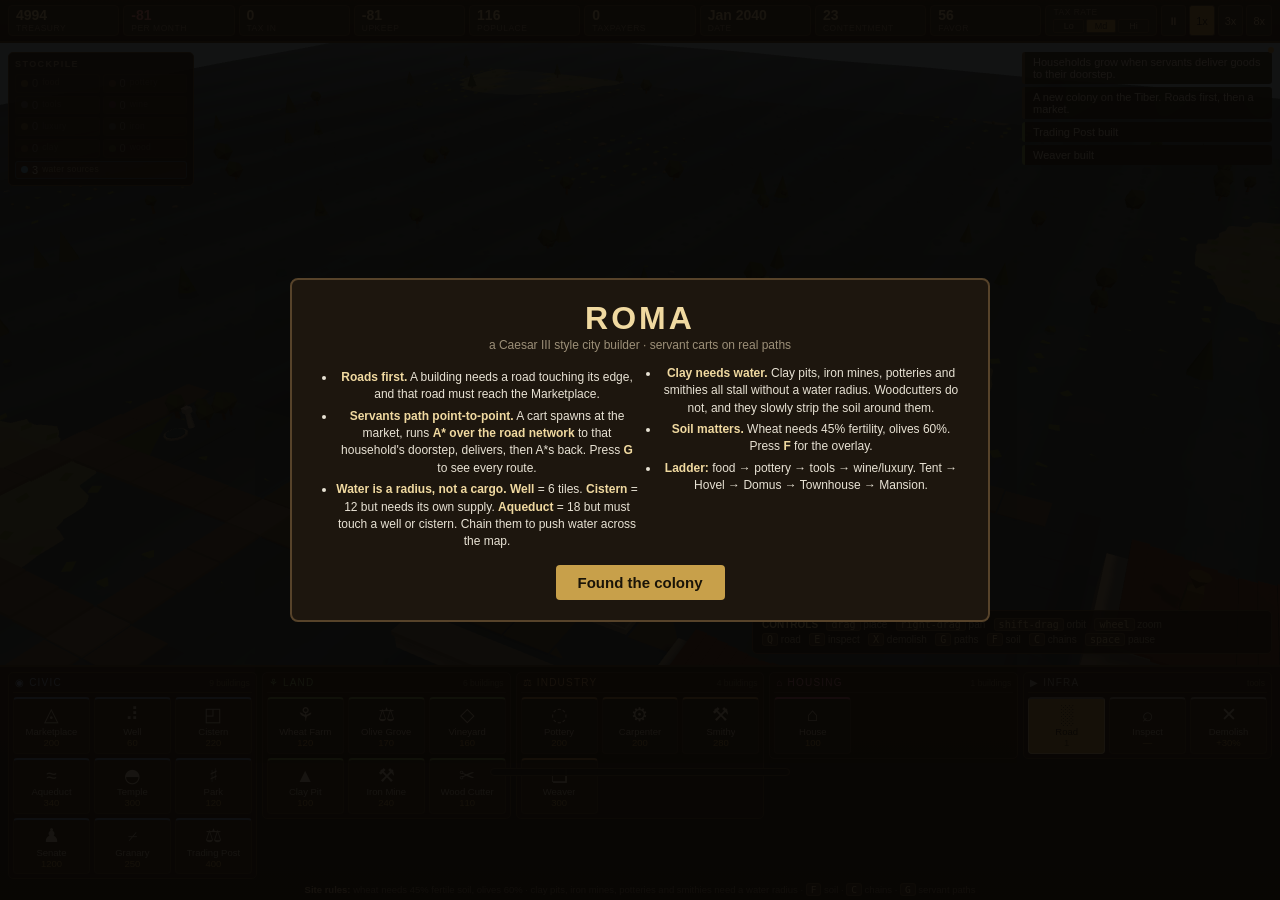
==== commit 6e142bad: "Add inline favicon, meta description" ====
--- a/index.html
+++ b/index.html
@@ -1,6 +1,8 @@
 <!DOCTYPE html><html><head><meta charset="utf-8">
 <title>ROMA — a Caesar III style city builder</title>
 <meta name="viewport" content="width=device-width,initial-scale=1">
+<meta name="description" content="ROMA - a 3D Caesar III style city builder with A* servant pathing, water radii and fertile soil.">
+<link rel="icon" href="data:image/svg+xml,%3Csvg xmlns='http://www.w3.org/2000/svg' viewBox='0 0 32 32'%3E%3Crect width='32' height='32' fill='%231a140d'/%3E%3Cpath d='M6 26h20v-9l-6-5-8 6-6-3z' fill='%23c8a04a'/%3E%3C/svg%3E">
 <style>
 *{box-sizing:border-box}
 html,body{margin:0;height:100%;overflow:hidden;background:#0e1216;
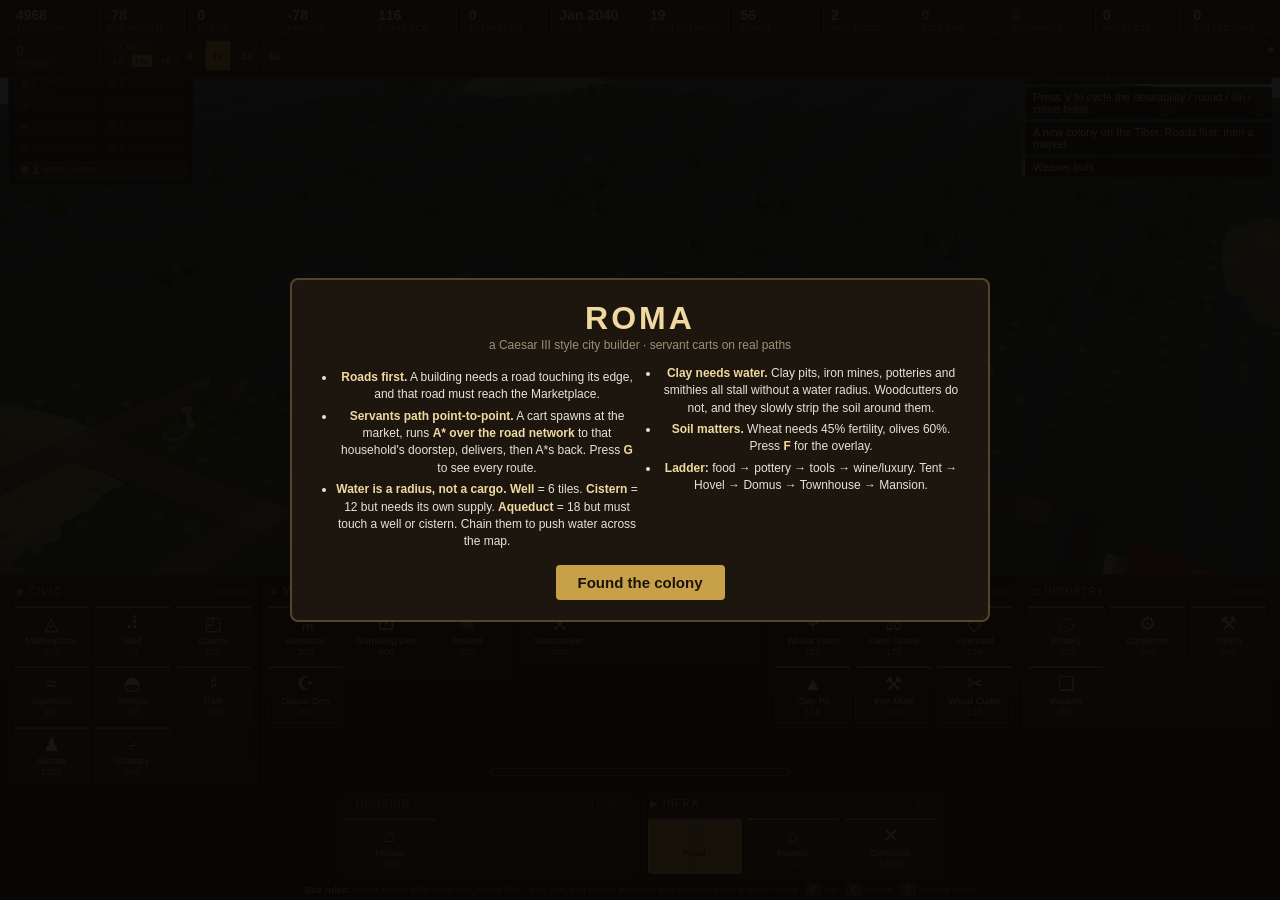
==== commit c09a417c: "Fix greedy collector circuit, theft accounting, vice economy and Lararium evolution - collector: pro" ====
--- a/index.html
+++ b/index.html
@@ -104,7 +104,7 @@
 .card.on .cnm{color:#1a1408}
 .ccost{font-size:9.5px;color:#c8a04a;line-height:1.1}
 .card.civic{border-top-color:#6a8ac8}.card.prod{border-top-color:#7aa85a}
-.card.ind{border-top-color:#c88a4a}.card.res{border-top-color:#c85a7a}.card.infra{border-top-color:#8a8a8a}
+.card.ind{border-top-color:#c88a4a}.card.vice{border-top-color:#b04ac8}.card.law{border-top-color:#c85a5a}.card.res{border-top-color:#c85a7a}.card.infra{border-top-color:#8a8a8a}
 .card.poor{opacity:.5}
 .card.danger{border-top-color:#c85a5a}
 #docknote{font-size:9.5px;color:#8a7c62;margin-top:5px;text-align:center}
@@ -53246,6 +53246,7 @@
 const G = {                // global state
   money: 5000, month: 0, year: 0, speed: 1, paused: false,
   pop: 0, happiness: 70, favor: 50, taxRate: 2, tax: 0, upkeep: 0, balance: 0, taxpayers: 0, netTick: 0,
+  vice:0, moodAvg:0, stolen:0, taxHauled:0, slain:0,
 };
 const stock = { food:0, clay:0, wood:0, wine:0, pottery:0, tools:0, iron:0, luxury:0 };
 const depot = { food:0 }; // granary storage
@@ -53256,6 +53257,7 @@
 const roadLevel = new Uint8Array(N*N);
 
 let terrainGroup, roadGroup, bldGroup, cartGroup, decoGroup;
+let roadTiles=[];
 const blds = [];
 let hoverMesh, ghostMesh;
 
@@ -53459,9 +53461,24 @@
   temple:    {name:'Temple',          cost:300, w:2,h:2, jobs:4, cat:'civic', desc:'+Favor, +happiness nearby.'},
   park:      {name:'Park',            cost:120, w:2,h:2, jobs:1, cat:'civic', desc:'+Happiness within 7 tiles.'},
   senate:    {name:'Senate',          cost:1200,w:3,h:3, jobs:12,cat:'civic', desc:'+Favor, allows bigger houses to evolve.'},
-  import:    {name:'Trading Post',    cost:400, w:2,h:2, jobs:6, cat:'civic',
-              desc:'Buys iron off foreign ships for hard cash.',
-              chain:'money  ->  4 iron  (every 3 cycles)'},
+  alehouse: {name:'Alehouse',        cost:260,  w:2,h:2, jobs:6, cat:'vice', tax:22,
+              desc:'Strong drink and worse company. Raises SIN nearby and drags desirability down, but it pays well.',
+              chain:'sin +0.30 (r7)  ->  tax income  |  evolves at sin > 0.55'},
+  gambling:  {name:'Gambling Den',    cost:400,  w:2,h:2, jobs:8, cat:'vice', tax:40,
+              desc:'Dice and knucklebones. Richer, filthier, and it evolved out of an alehouse.',
+              chain:'sin +0.42 (r8)  ->  tax income'},
+  brothel:   {name:'Brothel',         cost:520,  w:2,h:2, jobs:9, cat:'vice', tax:58,
+              desc:'Vice with a roof. Very high sin, very bad for the neighbourhood.',
+              chain:'sin +0.52 (r9)  ->  tax income  |  evolves at sin > 0.75'},
+  opiumden:  {name:'Opium Den',       cost:700,  w:2,h:2, jobs:10,cat:'vice', tax:84,
+              desc:'The end of the ladder. Enormous sin, and it ruins everything around it.',
+              chain:'sin +0.72 (r10)  ->  tax income'},
+  lararium:  {name:'Lararium',        cost:420,  w:2,h:2, jobs:4, cat:'vice', tax:26,
+              desc:'A shrine the district built for itself. It evolved out of vice, pays a cut to the state, and projects sin back DOWN harder than a temple does.',
+              chain:'sin -0.55 (r11)  +  desire +3 (r9)  ->  tax income  |  evolves at sin > 0.62'},
+  watchtower:{name:'Watchtower',      cost:340,  w:1,h:1, jobs:6, cat:'law',
+              desc:'Spawns prefects on a fixed timer. They A* to whatever crime the field reports and fight it.',
+              chain:'prefect respawns every 18s  ->  patrols the roads'},
 };
 
 const RECIPES = {
@@ -53475,7 +53492,6 @@
   carpenter: {in:{wood:4},            out:'tools',   amt:3},
   smith:     {in:{iron:3,wood:2},     out:'tools',   amt:3, water:true},
   weaver:    {in:{pottery:3,wood:2},  out:'luxury',  amt:3},
-  import:    {out:'iron',  amt:4},
 };
 
 // which buildings need a water radius around them to operate
@@ -53723,6 +53739,28 @@
       box(M('gold'),0.5,0.8,0.5,0,2.95,Z);
       cyl(M('gold'),0.36,0.02,0.5,0,3.6,Z,8);
       break; }
+    case 'alehouse': case 'gambling': case 'brothel': case 'opiumden': {
+      box(M('dark'),w*0.94,0.22,h*0.94,0,0.11,Z);
+      box(M('wood2'),w*0.86,1.25,h*0.86,0,0.75,Z);
+      box(M('dark'),w*0.88,0.12,h*0.88,0,1.42,Z);
+      for(let i=0;i<3;i++) box(M('gold'),0.24,0.5,0.08,-w*0.28+i*w*0.28,0.95,h*0.43+0.05);
+      // awning over the door
+      box(M('terr'),w*0.7,0.1,0.5,0,1.35,h/2+0.2);
+      if(b.type==='gambling') for(let i=0;i<3;i++) box(M('gold'),0.1,0.1,0.1,-0.4+i*0.4,1.95,Z-0.5);
+      if(b.type==='opiumden'){ cyl(M('dark'),0.2,0.24,0.5,w/2+0.2,0.35,-h/2+0.4,8);
+        for(let i=0;i<3;i++) box(M('gold'),0.08,0.3,0.08,w/2+0.2,0.6,-h/2+0.4,6); }
+      if(b.type==='brothel') box(M('terr'),0.5,0.36,0.06,w/2-0.3,1.9,Z);
+      break; }
+    case 'watchtower': {
+      box(M('stone'),1.5,0.3,1.5,0,0.15,Z);
+      box(M('stone'),1.05,3.0,1.05,0,1.7,Z);
+      for(let i=0;i<4;i++) box(M('dark'),1.09,0.1,1.09,0,0.8+i*0.7,Z);
+      box(M('dark'),1.5,0.25,1.5,0,3.35,Z);
+      for(const [dx,dz] of [[-0.6,-0.6],[0.6,-0.6],[-0.6,0.6],[0.6,0.6]])
+        box(M('stone'),0.24,0.6,0.24,dx,3.75,Z+dz);
+      box(M('roof2'),1.7,0.16,1.7,0,4.15,Z);
+      cyl(M('gold'),0.06,0.06,0.7,0,4.55,Z,5);
+      break; }
     case 'import': {
       box(M('stone'),w*0.9,0.3,h*0.9,0,0.15,Z);
       box(M('cream'),w*0.85,1.3,h*0.85,0,0.95,Z);
@@ -53735,7 +53773,7 @@
       box(M('terr'),0.5,0.34,0.06,w/2-0.4,1.5,-h/2+0.5);
       break; }
   }
-  if(b.type!=='house'&&b.type!=='farm'&&b.type!=='farmOlive'&&b.type!=='vineyard'&&b.type!=='park'&&b.type!=='claypit'&&b.type!=='ironMine'&&b.type!=='woodcutter')
+  if(b.type!=='house'&&b.type!=='watchtower'&&b.type!=='farm'&&b.type!=='farmOlive'&&b.type!=='vineyard'&&b.type!=='park'&&b.type!=='claypit'&&b.type!=='ironMine'&&b.type!=='woodcutter')
     box(M('stone'),w*0.98,0.22,h*0.98,0,0.11,Z);
   return g;
 }
@@ -54067,6 +54105,7 @@
     work:0, jobs:t.jobs||0, workers:0, level:1, merit:0, warnT:0, history:[], moneyMade:0, tierT:0 };
   for(let j=0;j<t.h;j++) for(let i=0;i<t.w;i++) bldAt[idx(x+i,z+j)]=b.id;
   blds.push(b);
+  registerSources(b);
   b.mesh=buildingMesh(b); placeGroup(b);
   msg(t.name+' built','ok');
   return b;
@@ -54080,6 +54119,8 @@
 }
 function demolish(b){
   const t=BTYPES[b.type];
+  unregisterSources(b);
+  for(const a of [...agents]) if(a.tower===b.id) killAgent(a);
   for(let j=0;j<t.h;j++) for(let i=0;i<t.w;i++){ const c=idx(b.x+i,b.z+j); cells[c]=T_EMPTY; bldAt[c]=-1; }
   bldGroup.remove(b.mesh);
   blds.splice(blds.indexOf(b),1);
@@ -54105,6 +54146,8 @@
       if(inb(xx,zz)&&cells[idx(xx,zz)]===T_ROAD) conn++; }
     roadLevel[n]= conn>=3?2:1;
   }
+  roadTiles=[];
+  for(let z=0;z<N;z++) for(let x=0;x<N;x++) if(cells[idx(x,z)]===T_ROAD) roadTiles.push([x,z]);
   const mats=[null, mkMat(0x6b5f4a), mkMat(0x8a7b60)];
   for(let z=0;z<N;z++) for(let x=0;x<N;x++){
     if(cells[idx(x,z)]!==T_ROAD) continue;
@@ -54118,21 +54161,7 @@
 function foodCap(){ return blds.some(b=>b.type==='granary')?900:200; }
 function allJobs(){ return blds.reduce((s,b)=>s+(b.type==='house'?0:BTYPES[b.type].jobs||0),0); }
 function countPop(){ return blds.filter(b=>b.type==='house').reduce((s,b)=>s+HOUSE_TIERS[b.tier].pop,0); }
-function desirability(b){
-  let d=0;
-  if(hasWater(b)) d+=3;
-  let cult=0, park=0, sent=0;
-  for(const t of blds){
-    if(!t.active) continue;
-    if(t.type==='temple') cult+=Math.max(0,3-Math.hypot(t.x-b.x,t.z-b.z)*0.35);
-    if(t.type==='park')   park+=Math.max(0,3-Math.hypot(t.x-b.x,t.z-b.z)*0.4);
-    if(t.type==='senate') sent+=Math.max(0,3-Math.hypot(t.x-b.x,t.z-b.z)*0.25);
-  }
-  d+=cult*1.2+park*1.0+sent*0.8;
-  const n=Math.max(0,1-Math.hypot(b.x-N/2,b.z-N/2)/(N*0.42));
-  d+=n*3;
-  return d;
-}
+function desirability(b){ return F_DESIRE.atBuilding(b); }
 
 function simTick(dt){
   G.netTick=(G.netTick||0)+1;
@@ -54211,7 +54240,8 @@
     if(!roadTo(b)) continue;
     // desirability requirement
     if(next.water && !hasWater(b)){ b.warn='no drinking water in reach'; continue; }
-    if(desirability(b) < (b.tier+1)*1.15) continue;
+    if(desirability(b) < (b.tier+1)*2.6) continue;
+    if(moodAt(b) < -0.02) { b.warn='the mood here is too low to grow'; continue; }
     for(const k in next.needs) inbox[k]-=next.needs[k];
     b.tier++;
     b.level=b.tier+1;
@@ -54221,6 +54251,47 @@
     msg(blds.indexOf(b)<0?'':(HOUSE_TIERS[b.tier].name+' completed!'),'good');
     notifications.push({t:'A house grew into a '+HOUSE_TIERS[b.tier].name+'!',k:'evolve'});
   }
+  // --- bad mood, or a supply that keeps failing, drives a house back down a tier ---
+  for(const b of blds){
+    if(b.type!=='house'||!b.active) continue;
+    if(b.tier<1) continue;
+    if(b.tierT>0){ b.tierT-=1; continue; }
+    const m=moodAt(b);
+    b.mood=m;
+    const starving = (depot.food<10) || (b.inbox.food||0)<1;
+    if(m<-0.22 || (starving && m<-0.05)){
+      b.demoteT=(b.demoteT||0)+1;
+      if(b.demoteT>3){
+        b.demoteT=0; b.tier--; b.level=b.tier+1;
+        bldGroup.remove(b.mesh); b.mesh=houseMesh(b.tier); placeGroup(b);
+        msg('A household slipped back to a '+(HOUSE_TIERS[b.tier].name||'tent')+' — bad mood','bad');
+      }
+    } else b.demoteT=0;
+  }
+  // --- vice evolves out of sustained sin ---
+  for(const b of blds){
+    if(!VICE.includes(b.type)||b.type==='lararium') continue;
+    const s2=b.sinLocal||0;
+    const gate = b.type==='opiumden' ? 0.62 : b.type==='alehouse'?0.55:0.75;
+    if(s2>gate){
+      b.evoT=(b.evoT||0)+dt;
+      if(b.evoT>45){
+        b.evoT=0;
+        // a district that has wallowed long enough builds its own shrine: the sin
+        // finally tips over into a Lararium, which projects it back down hard
+        const to = b.type==='opiumden' ? 'lararium' : b.type==='alehouse' ? 'gambling' : 'opiumden';
+        if(to===b.type){ b.evoT=0; continue; }
+        unregisterSources(b); b.type=to;
+        registerSources(b);
+        bldGroup.remove(b.mesh); b.mesh=buildingMesh(b); placeGroup(b);
+        msg('The '+BTYPES[to].name+' has grown out of the local vice','bad');
+      }
+    } else b.evoT=Math.max(0,(b.evoT||0)-dt*0.5);
+  }
+  // --- field + agent simulation ---
+  fieldAcc+=dt;
+  while(fieldAcc>=0.25){ fieldAcc-=0.25; fieldTick(0.25); }
+  updateAgents(dt);
   // --- despawn/downgrade if abandoned ---
   for(const b of [...blds]){
     if(b.type!=='house') continue;
@@ -54231,7 +54302,7 @@
   // --- pop, tax, happiness ---
   G.pop=countPop();
   taxTick(dt);
-  G.happiness=Math.max(0,Math.min(100, 55 + (blds.some(b=>b.type==='park')?10:0) + (stock.wine>5?5:0)
+  G.happiness=Math.max(0,Math.min(100, 50 + (G.moodAvg||0)*70 + (blds.some(b=>b.type==='park')?10:0) + (stock.wine>5?5:0)
       - (G.taxRate-1)*11                      // heavy taxation angers the plebs
       + (G.balance>0?4:-6)                    // solvent or not
       - (depot.food<10?15:0) - (blds.filter(b=>b.warn).length>6?10:0)));
@@ -54285,19 +54356,43 @@
     if(b.warn) u=Math.round(u*0.6);
     upkeep += u;
   }
+  let vice=0;
+  for(const b of blds){
+    if(!VICE.includes(b.type)||!b.active) continue;
+    const local=Math.max(0,b.sinLocal||0);
+    const m=moodAt(b);
+    if(m<-1.15){ b.warn='condemned: the neighbourhood will not tolerate it'; continue; }
+    b.warn=null;
+    // revenue scales with how much sin is actually around it, times the
+    // neighbourhood's tolerance — a contented, sin-free block pays nothing
+    // tolerance: a mildly unhappy block still does brisk trade, only a genuinely
+    // miserable one stops paying. (Clamped, never sign-flipped — a sin district is
+    // always miserable, so a signed factor would zero out all vice revenue.)
+    const tol = Math.max(0.06, 0.78 + m*0.42);
+    b.tol=tol;
+    vice += BTYPES[b.type].tax * local * tol * 1.7 * G.taxRate;
+  }
+  G.vice=Math.floor(vice);
+  gross += vice;
   const roads=[...cells].filter(c=>c===T_ROAD).length;
   upkeep += roads*0.03;
   G.tax=Math.floor(gross);
   G.upkeep=Math.round(upkeep);
   G.balance=G.tax-G.upkeep;
   G.taxpayers=active;
+  G.serfTax=G.tax-Math.round(vice);
   G.solvent = G.money + Math.max(0,G.balance) > 60;
 }
 
 function taxTick(dt){
   // continuous accrual so the treasury never feels frozen
   computeBooks();
-  G.money += G.balance * dt * 0.08;
+  // one month is 2.0s of sim time (G.timeAcc>2.0 triggers settleMonth), so a
+  // monthly figure is earned at figure/2 per second. Both sides use the same
+  // conversion, which is what makes G.balance the real arbiter of solvency.
+  const PER_MONTH = 0.5;
+  G.money += G.vice * dt * PER_MONTH;     // vice pays straight in
+  G.money -= G.upkeep * dt * PER_MONTH;   // services are paid for continuously
   if(G.balance < 0){
     // unpaid public services start to rot
     G.unpaid = (G.unpaid||0) + dt*0.02;
@@ -54311,8 +54406,19 @@
 function settleMonth(){
   computeBooks();
   G.lastMonth = {tax:G.tax, upkeep:G.upkeep, bal:G.balance};
+  // house tax becomes debt on the household; a collector has to walk it to the market
+  for(const b of blds){
+    if(b.type!=='house') continue;
+    const t=HOUSE_TIERS[b.tier];
+    if(t.tax<=0) continue;
+    const mood=0.45+Math.min(1.5, moodAt(b)/4.5);
+    b.debt=(b.debt||0) + t.tax*mood*G.taxRate;
+    b.dueAge=(b.dueAge||0)+1;
+    // tax uncollected for 3 months is eventually recovered by the state, at a loss
+    if(b.dueAge>=4 && b.debt>0){ G.money += b.debt*0.85; b.debt=0; b.dueAge=0;
+      msg('The state recovered uncollected tax','bad',true); }
+  }
   if(G.balance<0){
-    G.money += G.balance;
     msg('The treasury is in deficit: '+(G.balance)+' denarii. Services decay.','bad');
   }
   // unpaid households abandon
@@ -54425,11 +54531,12 @@
       info += `<br><b>water:</b> ${hasWater(sel)?'supplied by '+(sel.waterFrom=hasWater(sel)).type:'<span style="color:#ff8080">none in range</span>'}`;
   } else info=t.desc||'';
   const cells = sel.type==='house'
-    ? [[ 'Capacity', HOUSE_TIERS[sel.tier].cap],['Tax', HOUSE_TIERS[sel.tier].tax],
-       ['Desirability', Math.round(desirability(sel)*10)/10],['Populace', HOUSE_TIERS[sel.tier].pop]]
+    ? [[ 'Capacity', HOUSE_TIERS[sel.tier].cap],['Tax owed', Math.round(sel.debt||0)],
+       ['Desirability', Math.round(desirability(sel))],['Mood', Math.round(moodAt(sel)*100)/100],
+       ['Crime here', Math.round(crimeAt(sel.x,sel.z)*100)/100],['Populace', HOUSE_TIERS[sel.tier].pop]]
     : sel.type!=='road'
-    ? [[ 'Jobs', BTYPES[sel.type].jobs||0],['Cost', BTYPES[sel.type].cost],
-       ['State', sel.warn?'idle':'working'],['Soil', Math.round(fertilityAt(sel.x,sel.z,t.w,t.h)*100)+'%']]
+    ? [[ 'Desirability', Math.round(desirability(sel))],['Mood', Math.round(moodAt(sel)*100)/100],
+       ['Sin here', Math.round(sinAt(sel)*100)/100],['Crime here', Math.round(crimeAt(sel.x+((t.w/2)|0),sel.z+((t.h/2)|0))*100)/100]]
     : [];
   p.innerHTML=`<div class="hdr"><span>${t.name}</span><span>${Math.round(sel.cx/2+N/2)},${Math.round(sel.cz/2+N/2)}</span></div>
    <div class="body">${info}</div>
@@ -54467,7 +54574,9 @@
 // --- category tiles ---
 // --- AoE-style command grid: every group visible, no submenus ---
 const GROUPS=[
-  {k:'civic', label:'\u25C9  Civic',    types:['market','well','cistern','aqueduct','temple','park','senate','granary','import']},
+  {k:'civic', label:'\u25C9  Civic',    types:['market','well','cistern','aqueduct','temple','park','senate','granary']},
+  {k:'vice',  label:'\u2620  Vice',     types:['alehouse','gambling','brothel','opiumden']},
+  {k:'law',   label:'\u2692  Law',      types:['watchtower']},
   {k:'prod',  label:'\u2698  Land',     types:['farm','farmOlive','vineyard','claypit','ironMine','woodcutter']},
   {k:'ind',   label:'\u2696  Industry', types:['potter','carpenter','smith','weaver']},
   {k:'res',   label:'\u2302  Housing',  types:['house']},
@@ -54475,7 +54584,8 @@
 ];
 const ICONS={well:'\u283C',cistern:'\u25F0',aqueduct:'\u2248',farm:'\u2698',farmOlive:'\u2696',claypit:'\u25B2',
   ironMine:'\u2692',woodcutter:'\u2702',vineyard:'\u25C7',market:'\u25EC',granary:'\u233F',potter:'\u25CC',
-  carpenter:'\u2699',smith:'\u2692',weaver:'\u274F',temple:'\u25D3',park:'\u266F',senate:'\u265F',import:'\u2696',house:'\u2302'};
+  carpenter:'\u2699',smith:'\u2692',weaver:'\u274F',temple:'\u25D3',park:'\u266F',senate:'\u265F',house:'\u2302',
+  alehouse:'\u2697',gambling:'\u2680',brothel:'\u2620',opiumden:'\u262A',watchtower:'\u2692'};
 
 function tileHTML(k, extra){
   const t=BTYPES[k];
@@ -54505,7 +54615,8 @@
 
 // --- production chain legend, as a 2-column grid ---
 const CHAIN=['well','cistern','aqueduct','farm','farmOlive','vineyard','claypit','ironMine',
-  'woodcutter','potter','carpenter','smith','weaver','import','market','house'];
+  'woodcutter','potter','carpenter','smith','weaver','market','house',
+  'alehouse','gambling','brothel','opiumden','watchtower'];
 function renderChains(){
   const el=document.getElementById('chgrid');
   el.innerHTML=CHAIN.map(k=>{
@@ -54532,6 +54643,12 @@
   <div class="stat"><b>${MONTHS[G.month]} ${2040+G.year}</b><span>date</span></div>
   <div class="stat"><b>${Math.round(G.happiness)}</b><span>contentment</span></div>
   <div class="stat"><b>${Math.round(G.favor)}</b><span>favor</span></div>
+  <div class="stat"><b>${Math.round((G.moodAvg||0)*100)}</b><span>avg mood</span></div>
+  <div class="stat"><b style="color:#e07be0">${Math.round(G.vice||0)}</b><span>vice tax</span></div>
+  <div class="stat"><b style="color:#e0655a">${criminals().length}</b><span>criminals</span></div>
+  <div class="stat"><b>${prefects().length}</b><span>prefects</span></div>
+  <div class="stat"><b>${collectors().length}</b><span>collectors</span></div>
+  <div class="stat"><b style="color:#e0655a">${Math.round(G.stolen||0)}</b><span>stolen</span></div>
   <div class="stat taxrate"><span>tax rate</span><span class="trbtns">
      ${[1,2,3].map(r=>`<button class="${G.taxRate===r?'on':''}" onclick="setTaxRate(${r})">${['Lo','Md','Hi'][r-1]}</button>`).join('')}
      </span></div>
@@ -54600,6 +54717,7 @@
   }
   if(k==='g'){ showPaths=!showPaths; msg('Servant paths '+(showPaths?'shown':'hidden')); }
   if(k==='c'){ chainOpen=!chainOpen; renderChains(); }
+  if(k==='v'){ cycleFieldOverlay(); }
   if(k==='f'){ soilOverlay.visible=!soilOverlay.visible;
     msg('Fertile ground overlay '+(soilOverlay.visible?'on':'off'),'ok'); }
 });
@@ -54679,12 +54797,522 @@
   place('smith',C+4,C+18,true);
   place('carpenter',C+10,C+18,true);
   place('weaver',C+0,C+18,true);
-  place('import',C-2,C+18,true);
   rebuildRoads();
+  fieldTick(0.25);
   msg('A new colony on the Tiber. Roads first, then a market.','');
+  msg('Press V to cycle the desirability / mood / sin / crime fields.','');
   msg('Households grow when servants deliver goods to their doorstep.','');
   requestAnimationFrame(loop);
 }
+// ============================================================================
+//  FIELDS  —  decaying point sources, never a bitmap
+//  Source of truth = the source list. A cached Float32Array is only ever a
+//  derived view of that list. Two layers:
+//    stable  : buildings, re-painted into the cache when invalidated
+//    decaying: timed influences, re-summed each field tick from age
+//  Nothing depends on the cached value, so nothing can go unstable.
+// ============================================================================
+let simClock = 0;
+let fieldAcc = 0;
+
+const DECAY = { desire:0.055, mood:0.06, sin:0.05, crime:0.14 };
+
+class Field {
+  constructor(name, lo, hi){ this.name=name; this.lo=lo; this.hi=hi;
+    this.stable=[]; this.decaying=[]; this.cache=new Float32Array(N*N); this.dirty=true; }
+  // a permanent point influence (a building). removed by identity on demolish.
+  addStable(x,z,amp,r){ const s={x,z,amp,r,born:simClock}; this.stable.push(s); this.dirty=true; return s; }
+  // a timed point influence; amplitude falls off exp(-lambda*age) on its own.
+  addDecay(x,z,amp,r,life){ const s={x,z,amp,r,born:simClock,life:life||60};
+    this.decaying.push(s); return s; }
+  remove(src){ let i=this.stable.indexOf(src); if(i>=0){ this.stable.splice(i,1); this.dirty=true; } }
+  removeAll(pred){ this.stable=this.stable.filter(s=>!pred(s)); this.dirty=true; }
+  invalidate(){ this.dirty=true; }
+  repaintStable(){
+    const c=this.cache; c.fill(0);
+    for(const s of this.stable){
+      const r=s.r, r2=r*r;
+      for(let j=-r;j<=r;j++) for(let i=-r;i<=r;i++){
+        if(i*i+j*j>r2) continue;
+        const x=s.x+i, z=s.z+j; if(!inb(x,z)) continue;
+        const k=i*i+j*j;
+        c[idx(x,z)] += s.amp * (1 - 0.45*(k/r2));   // soft radial rolloff, not a hard disc
+      }
+    }
+    this.dirty=false;
+  }
+  // fold the decaying layer on top of the (already valid) stable layer
+  ageLayer(){
+    if(!this.decaying.length) return;
+    const c=this.cache, lam=DECAY[this.name];
+    for(let i=this.decaying.length-1;i>=0;i--){
+      const s=this.decaying[i], age=simClock-s.born;
+      if(age>s.life){ this.decaying.splice(i,1); this.dirty=true; continue; }
+      const w = s.amp * Math.exp(-lam*age) * (1-age/s.life);
+      const r=s.r, r2=r*r;
+      for(let j=-r;j<=r;j++) for(let i2=-r;i2<=r;i2++){
+        if(i2*i2+j*j>r2) continue;
+        const x=s.x+i2, z=s.z+j; if(!inb(x,z)) continue;
+        c[idx(x,z)] += w * (1 - 0.45*((i2*i2+j*j)/r2));
+      }
+    }
+  }
+  clampAll(){ const c=this.cache; for(let i=0;i<c.length;i++){ c[i]=Math.max(this.lo,Math.min(this.hi,c[i])); } }
+  at(x,z){ return inb(x,z) ? this.cache[idx(x,z)] : this.lo; }
+  // neighbourhood mean over a footprint
+  atBuilding(b){
+    const t=BTYPES[b.type]; let s=0,n=0;
+    for(let j=0;j<t.h;j++) for(let i=0;i<t.w;i++){ if(inb(b.x+i,b.z+j)){ s+=this.cache[idx(b.x+i,b.z+j)]; n++; } }
+    return n? s/n : this.lo;
+  }
+}
+
+const F_DESIRE = new Field('desire', 0, 100);
+const F_MOOD   = new Field('mood', -1, 1);
+const F_SIN    = new Field('sin', 0, 1);
+const F_CRIME  = new Field('crime', 0, 1);
+const FIELDS = [F_DESIRE, F_MOOD, F_SIN, F_CRIME];
+
+// mood is a lagging state (an EMA with a time constant), not an instant value
+const moodState = new Float32Array(N*N);
+
+// what each building contributes, as point influences
+const SRC = {
+  well:     {desire:{a:3.0, r:6}},
+  cistern:  {desire:{a:3.4, r:12}},
+  aqueduct: {desire:{a:4.0, r:18}},
+  market:   {desire:{a:3.0, r:6}},
+  granary:  {desire:{a:2.0, r:5}},
+  temple:   {desire:{a:8.0, r:9},  sin:{a:-0.34, r:9}},
+  park:     {desire:{a:6.0, r:7}},
+  senate:   {desire:{a:8.0, r:13}},
+  // vice: sin out, desirability down
+  lararium:  {sin:{a:-0.55, r:11}, desire:{a:3.0, r:9}},
+  alehouse: {sin:{a:0.30, r:7},  desire:{a:-2.6, r:5}},
+  gambling: {sin:{a:0.42, r:8},  desire:{a:-3.6, r:6}},
+  brothel:  {sin:{a:0.52, r:9},  desire:{a:-4.6, r:7}},
+  opiumden: {sin:{a:0.72, r:10}, desire:{a:-6.0, r:8}},
+};
+
+const VICE = ['alehouse','gambling','brothel','opiumden','lararium'];
+
+function registerSources(b){
+  const def=SRC[b.type]; if(!def) return;
+  b._src=[];
+  for(const f in def){
+    const F = f==='desire'?F_DESIRE : f==='sin'?F_SIN : null;
+    const cx=b.x+((BTYPES[b.type].w/2)|0), cz=b.z+((BTYPES[b.type].h/2)|0);
+    b._src.push(F.addStable(cx,cz,def[f].a,def[f].r));
+  }
+}
+function unregisterSources(b){
+  if(!b._src) return;
+  for(const s of b._src){ F_DESIRE.remove(s); F_SIN.remove(s); }
+  b._src=null;
+}
+
+// ---------- desirability / mood / crime queries ----------
+function desireAt(b){ return F_DESIRE.atBuilding(b); }
+function sinAt(b){ return F_SIN.atBuilding(b); }
+function moodAt(b){ return F_MOOD.atBuilding(b); }
+function crimeAt(x,z){ return F_CRIME.at(x,z); }
+
+// per-household shortages feed mood
+function shortageOf(b){
+  let pen=0;
+  const next=HOUSE_TIERS[b.tier+1];
+  if(!hasWater(b)) pen+=0.30;
+  if(depot.food<10 || (b.inbox&&b.inbox.food||0)<1) pen+=0.20;
+  if(next && b.tier>0){
+    let short=0; for(const k in next.needs) if((b.inbox[k]||0)<next.needs[k]) short++;
+    pen += Math.min(0.30, short*0.09);
+  }
+  if(G.balance<0) pen+=0.12;
+  pen += Math.max(0,(G.taxRate-1))*0.09;
+  return Math.min(0.95,pen);
+}
+function moodTarget(x,z){
+  const d=F_DESIRE.at(x,z);
+  let m = Math.tanh(d/14 - 0.30);
+  m -= shortageAtTile(x,z);
+  m -= Math.min(1,F_SIN.at(x,z))*0.22;
+  return Math.max(-1,Math.min(1,m));
+}
+function shortageAtTile(x,z){
+  let pen=0;
+  if(depot.food<10) pen+=0.20;
+  if(G.balance<0) pen+=0.12;
+  pen += Math.max(0,(G.taxRate-1))*0.09;
+  // water coverage at this exact tile
+  let watered=false;
+  for(const w of blds){
+    if(w.type!=='well'&&w.type!=='cistern'&&w.type!=='aqueduct') continue;
+    if(!w.active) continue;
+    const r=waterRange(w);
+    if(Math.hypot(w.x-x,w.z-z)<=r){ watered=true; break; }
+  }
+  if(!watered) pen+=0.18;
+  return Math.min(0.95,pen);
+}
+
+// crime = tanh( sin * (1-mood)^1.5 * 2.4 )   -> right sign in all four quadrants
+function crimeFormula(sin,mood){
+  const a = Math.max(0,1-mood);
+  return Math.tanh(sin * Math.pow(a,1.5) * 2.4);
+}
+
+function fieldTick(dt){
+  simClock += dt;
+  for(const f of FIELDS) if(f.dirty) f.repaintStable();
+  for(const f of FIELDS) f.ageLayer();
+  // mood lags toward its target (time constant ~8s)
+  const k = 1-Math.exp(-dt/8);
+  for(let z=0;z<N;z++) for(let x=0;x<N;x++){
+    const i=idx(x,z);
+    const d=F_DESIRE.cache[i];
+    let m=Math.tanh(d/14-0.30);
+    m-=shortageAtTile(x,z);
+    m-=Math.min(1,F_SIN.cache[i])*0.22;
+    moodState[i] += (Math.max(-1,Math.min(1,m)) - moodState[i])*k;
+  }
+  F_SIN.clampAll();
+  // publish mood + derive crime
+  F_MOOD.cache.set(moodState);
+  for(let i=0;i<N*N;i++) F_CRIME.cache[i]=crimeFormula(F_SIN.cache[i], moodState[i]);
+  F_CRIME.ageLayer();
+  F_CRIME.clampAll();
+  // sin in a house's own radius feeds the money it makes
+  for(const b of blds) if(VICE.includes(b.type)) b.sinLocal=F_SIN.atBuilding(b);
+  G.moodAvg = avgMood();
+}
+function avgMood(){
+  let s=0,n=0;
+  for(const b of blds){ if(b.type!=='house') continue; s+=moodAt(b); n++; }
+  return n? s/n : 0;
+}
+
+// ============================================================================
+//  DEBUG FIELD OVERLAY  (V cycles desire / mood / sin / crime)
+// ============================================================================
+let fieldOverlay=null, fieldMode=-1;
+const FIELD_MODES=['desirability','mood','sin','crime'];
+function cycleFieldOverlay(){
+  fieldMode=(fieldMode+1)%(FIELD_MODES.length+1);
+  if(fieldOverlay){ scene.remove(fieldOverlay); fieldOverlay.traverse(o=>{ if(o.isMesh) o.geometry.dispose(); }); fieldOverlay=null; }
+  if(fieldMode>=0) buildFieldOverlay();
+  msg(fieldMode>=0? ('Field overlay: '+FIELD_MODES[fieldMode]) : 'Field overlay off');
+}
+function buildFieldOverlay(){
+  fieldOverlay=new THREE.Group(); scene.add(fieldOverlay);
+  const geo=new THREE.PlaneGeometry(TILE*0.96,TILE*0.96); geo.rotateX(-Math.PI/2);
+  const col=new THREE.Color();
+  for(let z=0;z<N;z++) for(let x=0;x<N;x++){
+    if(cells[idx(x,z)]===T_WATER) continue;
+    const i=idx(x,z);
+    if(fieldMode===0){ const v=F_DESIRE.cache[i]/40; if(v<0.04) continue; col.setHSL(0.33,0.7,0.2+v*0.35); }
+    else if(fieldMode===1){ const v=moodState[i]; if(Math.abs(v)<0.05) continue;
+      col.setHSL(v>0?0.32:0.0, 0.75, 0.25+Math.abs(v)*0.3); }
+    else if(fieldMode===2){ const v=F_SIN.cache[i]; if(v<0.03) continue; col.setHSL(0.88,0.85,0.22+v*0.3); }
+    else { const v=F_CRIME.cache[i]; if(v<0.03) continue; col.setHSL(0.02,0.9,0.25+v*0.3); }
+    const m=new THREE.Mesh(geo,new THREE.MeshBasicMaterial({color:col,transparent:true,opacity:0.42,depthWrite:false}));
+    const [wx,wz]=worldOf(x,z); m.position.set(wx,heightAt(x,z)+0.12,wz);
+    fieldOverlay.add(m);
+  }
+}
+
+// ============================================================================
+//  AGENTS  —  tax collectors, criminals, prefects
+// ============================================================================
+function figureMesh(coat,skin,hat,pack){
+  const g=new THREE.Group();
+  const m=mkMat(coat), s=mkMat(skin);
+  const body=new THREE.Mesh(new THREE.BoxGeometry(0.42,0.66,0.28),m); body.position.y=0.72; body.castShadow=true; g.add(body);
+  const head=new THREE.Mesh(new THREE.BoxGeometry(0.24,0.26,0.24),s); head.position.y=1.18; g.add(head);
+  for(const ox of [-0.11,0.11]){
+    const leg=new THREE.Mesh(new THREE.BoxGeometry(0.13,0.42,0.14),m);
+    leg.position.set(ox,0.21,0); leg.castShadow=true; g.add(leg);
+  }
+  if(hat)  { const h=new THREE.Mesh(hat.g, hat.m); h.position.y=1.34; h.castShadow=true; g.add(h); }
+  if(pack){ const p=new THREE.Mesh(new THREE.BoxGeometry(0.38,0.32,0.3),mkMat(pack));
+    p.position.set(0,0.78,-0.3); g.add(p); }
+  return g;
+}
+const HAT_PREFECT=()=>({g:new THREE.CylinderGeometry(0.14,0.17,0.2,8), m:mkMat(0xd4a53c)});
+const HAT_THIEF=()=>({g:new THREE.ConeGeometry(0.16,0.22,6), m:mkMat(0x2a2018)});
+
+function walkerMesh(kind){
+  if(kind==='collector'){
+    const g=figureMesh(0xdcd2b8,0xc9a184,null,0x8a6a3a);
+    const chest=new THREE.Mesh(new THREE.BoxGeometry(0.4,0.3,0.26),mkMat(0x8a6a3a));
+    chest.position.set(0,0.72,0.26); g.add(chest);
+    g.userData.chest=chest;
+    return g;
+  }
+  if(kind==='criminal'){
+    const g=figureMesh(0x4a3a44,0xb08e70,HAT_THIEF(),null);
+    const club=new THREE.Mesh(new THREE.BoxGeometry(0.1,0.5,0.1),mkMat(0x5a4028));
+    club.position.set(0.3,0.8,0.1); club.rotation.z=-0.4; g.add(club);
+    return g;
+  }
+  const g=figureMesh(0x8a2b2b,0xc9a184,HAT_PREFECT(),null);
+  const spear=new THREE.Mesh(new THREE.CylinderGeometry(0.03,0.03,1.7,5),mkMat(0x7a5a34));
+  spear.position.set(0.32,0.9,0); g.add(spear);
+  const tip=new THREE.Mesh(new THREE.ConeGeometry(0.08,0.24,5),mkMat(0xb9c0c8));
+  tip.position.set(0.32,1.8,0); g.add(tip);
+  return g;
+}
+const MAX_CRIM=40, MAX_PREF=24, MAX_COLL=6;
+
+function newAgent(kind,x,z){
+  const g=walkerMesh(kind);
+  const [wx,wz]=worldOf(x,z); g.position.set(wx,heightAt(x,z),wz);
+  scene.add(cartGroup).add(g);
+  const a={kind,g,path:null,pi:0,t:0,speed:kind==='criminal'?3.0:4.2,
+    x,z, ox:0, oz:0, hp:kind==='prefect'?100:40, target:null, res:null, cd:0, life:0, purse:0};
+  return a;
+}
+function sendAgent(a,tx,tz){
+  const p=astar(a.x,a.z,tx,tz);
+  if(!p||p.length<2) return false;
+  a.path=p; a.pi=0; a.t=0; return true;
+}
+function stepAgent(a,dt){
+  if(!a.path||a.path.length<2) return false;
+  const seg=a.path.length-1;
+  a.t+=dt*a.speed/TILE;
+  let moved=false;
+  while(a.t>=1){
+    a.t-=1; a.pi++;
+    if(a.pi>=seg){ a.x=a.path[seg][0]; a.z=a.path[seg][1]; a.path=null; return true; }
+    moved=true;
+  }
+  const A=a.path[a.pi], B=a.path[a.pi+1];
+  const [ax,az]=worldOf(A[0],A[1]), [bx,bz]=worldOf(B[0],B[1]);
+  a.g.position.set(THREE.MathUtils.lerp(ax,bx,a.t), heightAt(A[0],A[1]), THREE.MathUtils.lerp(az,bz,a.t));
+  a.g.rotation.y=Math.atan2(bx-ax,bz-az);
+  a.x=A[0]; a.z=A[1];
+  return moved;
+}
+function killAgent(a){ const i=agents.indexOf(a); if(i>=0) agents.splice(i,1); cartGroup.remove(a.g); }
+const agents=[];
+
+// ---------- tax collectors: greedy route over outstanding tax ----------
+const collectors = () => agents.filter(a=>a.kind==='collector');
+const criminals = () => agents.filter(a=>a.kind==='criminal');
+const prefects  = () => agents.filter(a=>a.kind==='prefect');
+
+function spawnCollector(){
+  const m=anyMarket(); if(!m) return;
+  const e=entranceOf(m); if(!e) return;
+  const a=newAgent('collector',e.x,e.z); agents.push(a); planCollector(a);
+}
+function planCollector(a){
+  // Greedy circuit: no purse ceiling at all. Walk the streets and take every
+  // penny anyone owes, richest debtor first, until the road network has nothing
+  // left worth walking to. Then carry the whole purse home in one go.
+  a.legs=[]; a.visit=null; a.done=false; a.depositLeg=false;
+  const taken=new Set();
+  let cur={x:a.x,z:a.z};
+  for(let stops=0; stops<16; stops++){
+    let best=null,bv=0;
+    for(const b of blds){
+      if(b.type!=='house'||!b.active) continue;
+      if((b.debt||0)<=0.5 || taken.has(b)) continue;
+      const be=entranceOf(b); if(!be) continue;
+      if(!astar(cur.x,cur.z,be.x,be.z)) continue;
+      if(b.debt>bv){ bv=b.debt; best=b; }
+    }
+    if(!best) break;
+    taken.add(best);
+    a.legs.push(best);
+    cur=entranceOf(best);
+  }
+  if(!a.legs.length) return false;
+  const first=entranceOf(a.legs[0]);
+  if(!sendAgent(a,first.x,first.z)){ a.legs=[]; return false; }
+  a.visit=a.legs[0]; a.done=false;
+  return true;
+}
+function updateCollectors(dt){
+  if(collectors().length<MAX_COLL && Math.random()<dt*0.22){
+    if(blds.some(b=>b.type==='house'&&(b.debt||0)>0.5)) spawnCollector();
+  }
+  for(const a of collectors()){
+    a.life+=dt;
+    // arriving at a stop: take everything that house owes, then head for the next
+    if(!a.path){
+      if(a.visit && !a.done){
+        const b=a.visit;
+        if(b && (b.debt||0)>0.5){
+          const got=b.debt; a.purse+=got; b.debt=0; b.dueAge=0; b.lastPaid=simClock;
+          msg('A collector took '+Math.round(got)+' denarii from a '+HOUSE_TIERS[b.tier].name.toLowerCase(),'ok',true);
+        }
+        a.done=true;
+        a.legs.shift();
+        a.visit=a.legs[0]||null;
+        if(a.visit){
+          const be=entranceOf(a.visit);
+          // a thief shook this one off mid-route: replan from here
+          if(be && sendAgent(a,be.x,be.z)) { a.done=false; continue; }
+          a.visit=null;
+        }
+      }
+      // circuit finished (or nothing left reachable): carry the purse to the market
+      if(a.purse>0){
+        const m=anyMarket(), e=m&&entranceOf(m);
+        if(e && sendAgent(a,e.x,e.z)){ a.depositLeg=true; continue; }
+        // no road home: the state takes the money directly rather than losing it
+        G.money+=a.purse; G.taxHauled=(G.taxHauled||0)+a.purse; a.purse=0;
+      }
+      a.depositLeg=false; a.done=false; a.visit=null; a.legs=[];
+      if(collectors().length>1 && !planCollector(a)) killAgent(a);   // idle: retire
+      continue;
+    }
+    const arrived=stepAgent(a,dt);
+    if(arrived && a.depositLeg){
+      if(a.purse>0){ G.money+=a.purse; G.taxHauled=(G.taxHauled||0)+a.purse;
+        msg('The treasury received '+Math.round(a.purse)+' denarii','good',true);
+        a.purse=0; }
+      a.depositLeg=false; a.done=false; a.visit=null; a.legs=[];
+    }
+  }
+}
+
+// ---------- criminals: they stand in the streets and hit what walks by ----------
+// how often a collector has walked each road tile — thieves camp on busy streets
+const traffic = new Float32Array(N*N);
+function roadTileList(){ return roadTiles; }
+function spawnCriminal(){
+  if(criminals().length>=MAX_CRIM) return;
+  const list=roadTiles; if(!list||!list.length) return;
+  for(let tries=0;tries<10;tries++){
+    const [x,z]=list[(Math.random()*list.length)|0];
+    const c=F_CRIME.at(x,z);
+    if(c<0.08) continue;
+    // busy streets pull the thieves: crime decides IF, traffic decides WHERE
+    const lure = Math.min(6, 1+traffic[idx(x,z)]);
+    if(Math.random()> c*1.4/lure) continue;
+    const a=newAgent('criminal',x,z); a.cd=0.6; agents.push(a);
+    return;
+  }
+}
+function updateCriminals(dt){
+  // P(spawn) per sampled road tile per tick, straight off the crime field
+  const p = crimeSpawnRate()*dt;
+  const attempts=2;
+  for(let i=0;i<attempts;i++) if(Math.random()<p) spawnCriminal();
+  for(const a of criminals()){
+    a.life+=dt; a.cd-=dt;
+    if(a.cd>0) continue;
+    a.cd=0.55;
+    // ambush: anything that steps on my tile
+    for(const c of collectors()){
+      if(Math.abs(c.x-a.x)<=1 && Math.abs(c.z-a.z)<=1){
+        // the purse was never credited to the treasury, so a theft simply
+        // destroys that revenue rather than punching a hole in the books
+        if(c.purse>0){ G.stolen=(G.stolen||0)+c.purse;
+          msg('A thief robbed the tax collector of '+Math.round(c.purse)+' denarii!','bad');
+          F_DESIRE.addDecay(a.x,a.z,-3.0,6,45);
+          // robbed clean: the thief takes the ENTIRE purse. The collector keeps
+          // their remaining route and carries on with an empty bag.
+          c.purse=0; c.done=false; c.path=null;
+          a.hp-=15; a.cd=2.2;
+        } else a.hp-=6;
+      }
+    }
+    for(const cart of [...carts]){
+      const cx=Math.round(cart.g.position.x/TILE+N/2-0.5), cz=Math.round(cart.g.position.z/TILE+N/2-0.5);
+      // only a genuinely lawless corner robs carts, and not every time
+      if(Math.abs(cx-a.x)<=1 && Math.abs(cz-a.z)<=1 && cart.stage==='out'
+         && F_CRIME.at(a.x,a.z)>0.45 && Math.random()<0.4){
+        destroyCart(cart);
+        if(cart.toB && cart.res) cart.toB.warn='delivery lost to thieves';
+        G.robbed=(G.robbed||0)+1;
+        msg('Thieves robbed a supply cart in the street','bad');
+        F_DESIRE.addDecay(a.x,a.z,-2.2,5,40);
+        a.hp-=10; a.cd=2.2;
+      }
+    }
+    // opportunistic: with nothing to hit, drift toward streets the tax
+    // money actually uses, and otherwise loiter where crime is thickest
+    if(a.path) stepAgent(a,dt);
+    else if(a.life>10 && Math.random()<0.06){
+      let bx=a.x,bz=a.z,bs=-1;
+      for(let i=0;i<14;i++){
+        const x=Math.max(0,Math.min(N-1,a.x+((Math.random()*17|0)-8)));
+        const z=Math.max(0,Math.min(N-1,a.z+((Math.random()*17|0)-8)));
+        if(!roadLevel[idx(x,z)]) continue;
+        const s2=traffic[idx(x,z)]*3+F_CRIME.at(x,z);
+        if(s2>bs){ bs=s2; bx=x; bz=z; }
+      }
+      if(bs>0) sendAgent(a,bx,bz);
+    }
+    if(a.life>260 && Math.random()<0.3) killAgent(a);
+  }
+}
+// coefficient in front of the per-tile spawn probability
+function crimeSpawnRate(){ return 0.05; }
+
+// ---------- prefects: fixed respawn, A* to a reported criminal, brawl ----------
+const PREF_RESPAWN=18;
+function updatePrefects(dt){
+  const towers=blds.filter(b=>b.type==='watchtower'&&b.active);
+  for(const tw of towers){
+    tw.respawn=(tw.respawn||0)-dt;
+    const mine=prefects().filter(p=>p.tower===tw.id).length;
+    if(tw.respawn<=0 && mine<Math.min(4,1+Math.round(BTYPES.watchtower.jobs/3))){
+      tw.respawn=PREF_RESPAWN;
+      const e=entranceOf(tw); if(!e){ if(!tw._warned){ tw._warned=true; msg('A watchtower has no road access — no prefects can leave it','bad'); } continue; }
+      const a=newAgent('prefect',e.x,e.z); a.tower=tw.id; a.respawn=PREF_RESPAWN;
+      agents.push(a);
+    }
+  }
+  for(const a of prefects()){
+    a.life+=dt; a.cd-=dt;
+    if(!a.path){
+      let best=null,bd=1e9;
+      for(const c of criminals()){
+        const d=Math.hypot(c.x-a.x,c.z-a.z);
+        if(d<bd){ bd=d; best=c; }
+      }
+      a.target=best;
+      a.repath=(a.repath||0)-dt;
+      if(best && bd<=34 && a.repath<=0){ if(sendAgent(a,best.x,best.z)) a.repath=2.5; else a.repath=0.8; }
+    }
+    // hold position while brawling, otherwise march on the reported crime
+    const engaged = a.path && a.path.length-1>0 && Math.hypot(a.target?a.target.x-a.x:99, a.target?a.target.z-a.z:99)<=2;
+    if(a.path && !engaged) stepAgent(a,dt);
+    if(a.cd>0) continue;
+    a.cd=0.6;
+    // brawl whoever is next to me
+    for(const c of [...criminals()]){
+      if(Math.hypot(c.x-a.x,c.z-a.z)<=1.6){
+        c.hp-=18; a.hp-=9;
+        c.cd=1.1;
+        if(c.hp<=0){
+          killAgent(c);
+          // a body in the street scares the neighbours off: a negative influence on crime
+          F_CRIME.addDecay(a.x,a.z,-0.22,5,70);
+          G.slain=(G.slain||0)+1;
+        }
+        if(a.hp<=0){
+          killAgent(a);
+          msg('A prefect was killed in the streets','bad');
+          F_DESIRE.addDecay(a.x,a.z,-2.5,6,50);
+          break;
+        }
+      }
+    }
+  }
+}
+
+function updateAgents(dt){
+  updateCollectors(dt);
+  updateCriminals(dt);
+  updatePrefects(dt);
+}
+
+// ---------- BOOT (fields must exist before the city is founded) ----------
 init();
 </script>
 </body></html>
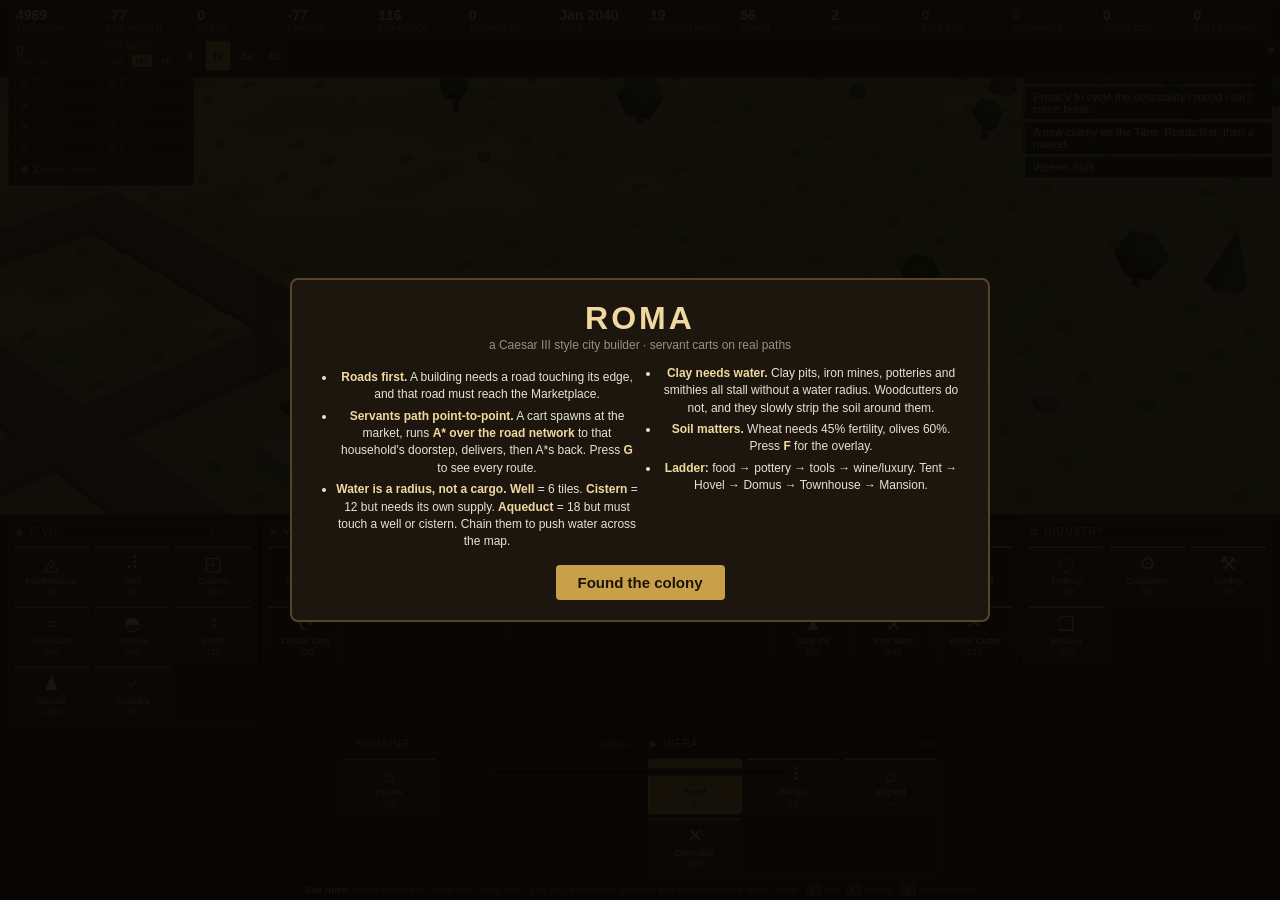
==== commit d7c16e97: "Isometric camera, river+bridges, bound-normalised building models" ====
--- a/index.html
+++ b/index.html
@@ -53255,6 +53255,7 @@
 const cells = new Uint8Array(N*N);      // T_*
 const bldAt = new Int16Array(N*N).fill(-1);
 const roadLevel = new Uint8Array(N*N);
+const bridgeAt  = new Uint8Array(N*N);   // road tiles spanning the river
 
 let terrainGroup, roadGroup, bldGroup, cartGroup, decoGroup;
 let roadTiles=[];
@@ -53280,7 +53281,10 @@
   for(let i=0;i<p.count;i++){
     const wx=p.getX(i), wz=p.getZ(i);
     const gx=Math.floor(wx/TILE+N/2), gz=Math.floor(wz/TILE+N/2);
-    p.setY(i, (inb(gx,gz)? heightAt(gx,gz):0) - 0.15);
+    let h = inb(gx,gz)? heightAt(gx,gz) : 0;
+    // carve the riverbed down where there is water
+    if(inb(gx,gz) && cells[idx(gx,gz)]===T_WATER) h -= 0.62;
+    p.setY(i, h - 0.15);
   }
   g.computeVertexNormals();
   const cols=[];
@@ -53293,11 +53297,11 @@
       const cc=cells[idx(gx,gz)], f=soil[idx(gx,gz)];
       if(cc===T_WATER){
         const d=heightAt(gx,gz);
-        c=new THREE.Color().setHSL(0.55,0.42,0.20+d*0.03);
+        c=new THREE.Color().setHSL(0.55,0.45,0.13+d*0.03);
       } else if(cc===T_SAND){ c=new THREE.Color(0xc9b47a); }
       else {
         // fertile ground is richer / more yellow-green, barren is pale grey-brown
-        c=new THREE.Color().setHSL(0.22-0.06*(1-f), 0.16+0.34*f, 0.20+0.16*f);
+        c=new THREE.Color().setHSL(0.235-0.055*(1-f), 0.30+0.36*f, 0.185+0.15*f);
         const h=heightAt(gx,gz);
         c.offsetHSL(0,0,-h*0.09);
         // patchy noise so it doesn't look like a flat wash
@@ -53318,24 +53322,64 @@
   decoTerrain();
 }
 
-// animated water plane
+// ---------- river: real water tiles only ----------
 let waterMesh;
+function carveRiver(){
+  // a meandering river across the map, 2-3 tiles wide, generated BEFORE terrain build
+  // the river runs down the far west margin, clear of the founding site (x>=20),
+  // so the starting city is never split. the player bridges it to expand west.
+  let cx=6+Math.sin(Math.random()*6.28)*2, amp=7, ph=Math.random()*6.28;
+  for(let z=0;z<N;z++){
+    cx += Math.sin(z*0.085+ph)*0.42; cx += (9-cx)*0.012;
+    cx=Math.max(4,Math.min(11,cx));
+    const w=2+Math.sin(z*0.21+ph)*0.9;
+    for(let i=-3;i<=3;i++){
+      const x=Math.round(cx+i);
+      if(inb(x,z) && Math.abs(i)<=w) cells[idx(x,z)]=T_WATER;
+    }
+  }
+  // banks get a sand fringe so the shoreline reads properly
+  for(let z=0;z<N;z++) for(let x=0;x<N;x++){
+    if(cells[idx(x,z)]!==T_EMPTY) continue;
+    for(let j=-1;j<=1;j++) for(let i=-1;i<=1;i++){
+      if(inb(x+i,z+j)&&cells[idx(x+i,z+j)]===T_WATER){ cells[idx(x,z)]=T_SAND; j=9; break; }
+    }
+  }
+}
+
 function buildWater(){
-  const g=new THREE.PlaneGeometry(N*TILE*1.4, N*TILE*1.4, 90,90);
-  g.rotateX(-Math.PI/2);
-  const m=new THREE.MeshStandardMaterial({color:0x2b5f86, roughness:0.16, metalness:0.35,
-    transparent:true, opacity:0.86});
-  m.onBeforeCompile=sh=>{
-    sh.uniforms.uT={value:0};
-    waterMesh.userData.sh=sh;
-    sh.vertexShader='uniform float uT;\n'+sh.vertexShader.replace('#include <begin_vertex>',
-      '#include <begin_vertex>\n transformed.y += sin(position.x*0.22+uT*1.3)*0.06 + cos(position.z*0.19+uT)*0.05;');
-    sh.fragmentShader=sh.fragmentShader.replace('#include <color_fragment>',
-      '#include <color_fragment>\n diffuseColor.rgb *= 0.9+0.2*sin(vViewPosition.x*0.6+vViewPosition.z*0.4);');
-  };
-  waterMesh=new THREE.Mesh(g,m);
-  waterMesh.position.y=0.32;
+  waterMesh=new THREE.Group();
+  // one animated quad per water tile, sitting at the local terrain height
+  const qs=[];
+  for(let z=0;z<N;z++) for(let x=0;x<N;x++){
+    if(cells[idx(x,z)]!==T_WATER) continue;
+    const q=new THREE.PlaneGeometry(TILE,TILE,2,2); q.rotateX(-Math.PI/2);
+    const pos=q.attributes.position;
+    for(let i=0;i<pos.count;i++) pos.setY(i, heightAt(x,z)-0.30);
+    qs.push(q);
+  }
+  const m=new THREE.MeshStandardMaterial({color:0x2f6a92, roughness:0.18, metalness:0.30, flatShading:true});
+  waterMesh=new THREE.Mesh(mergeGeos(qs),m);
+  waterMesh.receiveShadow=true;
   scene.add(waterMesh);
+}
+
+// merge a list of geometries (same material) into one buffer
+function mergeGeos(list){
+  let vc=0;
+  for(const g of list) vc+=g.attributes.position.count;
+  const P=new Float32Array(vc*3), Nm=new Float32Array(vc*3);
+  let o=0;
+  for(const g of list){
+    const n=g.attributes.normal, p=g.attributes.position;
+    for(let i=0;i<p.count;i++){ P[o*3]=p.getX(i);P[o*3+1]=p.getY(i);P[o*3+2]=p.getZ(i);
+      Nm[o*3]=n.getX(i);Nm[o*3+1]=n.getY(i);Nm[o*3+2]=n.getZ(i); o++; }
+    g.dispose();
+  }
+  const out=new THREE.BufferGeometry();
+  out.setAttribute('position',new THREE.BufferAttribute(P,3));
+  out.setAttribute('normal',new THREE.BufferAttribute(Nm,3));
+  return out;
 }
 
 // soil overlay (toggle with F)
@@ -53416,13 +53460,16 @@
 // cost, size, jobs, category
 const BTYPES = {
   road:      {name:'Road',            cost:1,   w:1,h:1, cat:'infra', key:'road'},
+  bridge:    {name:'Bridge',          cost:14,  w:1,h:1, cat:'infra', key:'bridge',
+              desc:'The only way across the river. Pave it like a road.',
+              chain:'river crossing' },
   well:      {name:'Well',            cost:60,  w:1,h:1, jobs:0, cat:'civic',
               desc:'Fresh water. Every building within 6 tiles has drinking water.',
               chain:'water: radius 6'},
   cistern:   {name:'Cistern',         cost:220, w:2,h:2, jobs:2, cat:'civic',
               desc:'Holds storm water. Only works if it already has water coverage. Radius 12.',
               chain:'water: needs water cover, radius 12'},
-  aqueduct:  {name:'Aqueduct',        cost:340, w:1,h:1, jobs:1, cat:'civic',
+  aqueduct:  {name:'Aqueduct',        cost:340, w:4,h:1, jobs:1, cat:'civic',
               desc:'Carries water along a road. Must touch a well/cistern. Radius 18.',
               chain:'water: needs well/cistern, radius 18'},
   house:     {name:'House',           cost:100, w:1,h:1, jobs:0, cat:'res',   desc:'Grows from tent to domus as goods are delivered. Pays tax on upgrade.'},
@@ -53540,18 +53587,22 @@
   const add=(mesh,x,y,z)=>{ mesh.position.set(x,y,z); mesh.castShadow=true; mesh.receiveShadow=true; g.add(mesh); return mesh; };
   const box=(mat,sx,sy,sz,x,y,z)=>add(new THREE.Mesh(new THREE.BoxGeometry(sx,sy,sz),mat),x,y,z);
   const cyl=(mat,rt,rb,sy,x,y,z,n=10)=>add(new THREE.Mesh(new THREE.CylinderGeometry(rt,rb,sy,n),mat),x,y,z);
-  // pitched tile roof built from overlapping courses
+  // pitched gable roof: two real sloped slabs meeting at a ridge, with eaves overhang
   const tileRoof=(mat,sx,sz,baseY,rise)=>{
-    const steps=7, capW=sx*0.30;
-    for(let i=0;i<steps;i++){
-      const t0=i/steps, t1=(i+1)/steps;
-      const wAt = sx + (capW-sx)*t0;
-      const y = baseY + rise*t0;
-      const sl = Math.hypot((sx-capW)/steps, rise/steps);
-      const m=new THREE.Mesh(new THREE.BoxGeometry(sl*1.06,0.12,sz*1.10), mat);
-      add(m, X-(sx-capW)*0.5 + (sx-capW)/steps*(i+0.5), y+0.02, Z);
-      const m2=m.clone(); add(m2, -((X-(sx-capW)*0.5 + (sx-capW)/steps*(i+0.5))-X) , y+0.02, Z);
+    const capW=sx*0.22;                 // ridge width
+    const span=(sx-capW)/2;             // horizontal run of each slope
+    const ang=Math.atan2(rise,span);
+    const slope=Math.hypot(span,rise);
+    for(const sgn of [-1,1]){
+      const m=new THREE.Mesh(new THREE.BoxGeometry(slope*1.04,0.16,sz*1.14), mat);
+      add(m, X+sgn*span/2, baseY+rise/2, Z);
+      m.rotation.z = -sgn*ang;
     }
+    // ridge cap
+    add(new THREE.Mesh(new THREE.BoxGeometry(capW*1.25,0.13,sz*1.16), mat), X, baseY+rise+0.05, Z);
+    // eaves board along both long edges
+    for(const sgn of [-1,1])
+      add(new THREE.Mesh(new THREE.BoxGeometry(0.10,0.10,sz*1.14), mat), X+sgn*(span+0.06), baseY, Z);
   };
   const flatRoof=(mat,sx,sz,y)=>box(mat,sx,0.18,sz,X,y,Z);
   const plinth=()=>box(M('dark'),w*0.97,0.22,h*0.97,0,0.11,Z*0);
@@ -53566,7 +53617,16 @@
       box(mat,r*2.2,0.1,r*2.2,x,yTop,r2); }
   };
 
+  const inner=new THREE.Group(); g.add(inner);
+  const _add=g.add.bind(g); g.add=(m)=>{ inner.add(m); return g; };
   switch(b.type){
+    case 'bridge': {
+      // stone deck with an arch and parapets; only ever spans a single water tile
+      box(M('stone'),w,0.30,h,0,0.30,0);
+      for(const dz of [-1,1]) box(M('stone'),w,0.26,0.16,0,0.55,dz*0.42);
+      box(M('dark'),w*0.5,0.16,0.5,0,0.20,0);
+      for(const s2 of [-1,1]) box(M('cream'),0.14,0.30,0.14,s2*(w*0.5-0.12),0.60,0);
+      break; }
     case 'well': {
       cyl(M('stone'),0.75,0.82,0.6,0,0.3,0,12);
       cyl(M('water'),0.58,0.58,0.1,0,0.62,0,12);
@@ -53690,9 +53750,13 @@
         add(new THREE.Mesh(new THREE.BoxGeometry(0.7,0.12,0.3),M('iron')),w/2-0.5,0.75,h/2+0.3);
       }
       if(b.type==='weaver'){
-        box(M('terr'),0.9,0.55,0.06,0,1.0,h*0.44+0.05);
-        for(let i=0;i<3;i++) box(M('gold'),0.2,0.4,0.06,-0.3+i*0.3,1.0,h*0.44+0.09);
-        box(M('wood'),1.2,0.06,0.06,0,1.28,h*0.44);
+        // drying cloth on a pole out front, not a panel over the door
+        const pz=h*0.44+0.42;
+        box(M('wood'),0.08,1.5,0.08,-w*0.34,0.75,pz);
+        box(M('wood'),0.08,1.5,0.08, w*0.34,0.75,pz);
+        box(M('wood'),0.08,0.08,0.08,0,1.48,pz);
+        for(let i=0;i<3;i++)
+          box([M('gold'),M('terr'),M('cream')][i],0.24,0.78,0.05,-0.28+i*0.28,0.82,pz);
       }
       if(b.type==='carpenter'){
         box(M('wood2'),1.1,0.24,0.3,0,0.65,h*0.32);
@@ -53758,8 +53822,8 @@
       box(M('dark'),1.5,0.25,1.5,0,3.35,Z);
       for(const [dx,dz] of [[-0.6,-0.6],[0.6,-0.6],[-0.6,0.6],[0.6,0.6]])
         box(M('stone'),0.24,0.6,0.24,dx,3.75,Z+dz);
-      box(M('roof2'),1.7,0.16,1.7,0,4.15,Z);
-      cyl(M('gold'),0.06,0.06,0.7,0,4.55,Z,5);
+      tileRoof(M('roof2'),1.72,1.72,3.48,0.55);
+      cyl(M('gold'),0.07,0.07,0.6,0,4.42,Z,5);
       break; }
     case 'import': {
       box(M('stone'),w*0.9,0.3,h*0.9,0,0.15,Z);
@@ -53774,8 +53838,37 @@
       break; }
   }
   if(b.type!=='house'&&b.type!=='watchtower'&&b.type!=='farm'&&b.type!=='farmOlive'&&b.type!=='vineyard'&&b.type!=='park'&&b.type!=='claypit'&&b.type!=='ironMine'&&b.type!=='woodcutter')
-    box(M('stone'),w*0.98,0.22,h*0.98,0,0.11,Z);
+    box(M('stone'),w*0.98,0.62,h*0.98,0,0.02,Z);   // sunk foundation: hides terrain slope gaps
+  g.add=_add;
+  normaliseModel(inner, w, h);
   return g;
+}
+
+// Every model above is authored in whatever local frame was convenient (some from
+// 0, some from w/2, some using h*0.44). Rather than trusting 26 different hand-tuned
+// conventions, measure the finished mesh and canonicalise it:
+//   origin = centre of the footprint, base = ground level.
+// Then placeGroup() can position every building identically and be correct by construction.
+function normaliseModel(inner, fw, fh){
+  // two passes: centre + ground, then contain. scaling perturbs a clamped centre,
+  // so the pass is repeated until it converges.
+  const CLAMP=TILE*1.6;
+  for(let pass=0; pass<2; pass++){
+    inner.updateMatrixWorld(true);
+    const bb=new THREE.Box3().setFromObject(inner);
+    if(!isFinite(bb.min.x)) return;
+    const cx=(bb.min.x+bb.max.x)/2, cz=(bb.min.z+bb.max.z)/2;
+    inner.position.x += Math.max(-CLAMP,Math.min(CLAMP,-cx));
+    inner.position.z += Math.max(-CLAMP,Math.min(CLAMP,-cz));
+    inner.position.y -= bb.min.y;
+    if(!fw || pass===1) break;
+    inner.updateMatrixWorld(true);
+    const b2=new THREE.Box3().setFromObject(inner);
+    const sx=Math.min(1,(fw*1.06)/Math.max(1e-6,b2.max.x-b2.min.x));
+    const sz=Math.min(1,(fh*1.06)/Math.max(1e-6,b2.max.z-b2.min.z));
+    if(sx>=0.999&&sz>=0.999) break;
+    inner.scale.set(sx,1,sz);
+  }
 }
 
 function houseMesh(tier){
@@ -53856,6 +53949,7 @@
       add2(g, M('marble'), s*0.62, 3.5, 0.85);
     }
   }
+  normaliseModel(g, TILE, TILE);
   return g;
 }
 function add2(g,mat,x,y,z){
@@ -53868,6 +53962,7 @@
   if(type==='road'){
     if(!inb(x,z)) return 'out';
     if(cells[idx(x,z)]===T_BLD) return 'building';
+    if(cells[idx(x,z)]===T_WATER) return 'water';
     return null;
   }
   if(!inb(x,z)) return 'out';
@@ -54086,7 +54181,50 @@
   }
 }
 
+// BFS from every building over free land to the nearest road tile, then pave that path.
+// Runs after the starter is laid out and is also safe to re-run (it is idempotent).
+function connectAllBuildings(){
+  const isRoad=(x,z)=>inb(x,z)&&cells[idx(x,z)]===T_ROAD;
+  const K=(x,z)=>(x+','+z);
+  for(const b of blds){
+    const t=BTYPES[b.type];
+    const inside=(x,z)=>x>=b.x&&x<b.x+t.w&&z>=b.z&&z<b.z+t.h;
+    let ok=false;
+    for(let j=-1;j<=t.h&&!ok;j++) for(let i=-1;i<=t.w&&!ok;i++) if(isRoad(b.x+i,b.z+j)) ok=true;
+    if(ok) continue;
+    // BFS from the footprint outwards; record parents so we can walk a real path back
+    const parent=new Map(); const q=[];
+    for(let j=-1;j<=t.h;j++) for(let i=-1;i<=t.w;i++){ const x=b.x+i,z=b.z+j;
+      if(!inb(x,z)) continue; parent.set(K(x,z),null); q.push([x,z]); }
+    let goal=null;
+    for(let qi=0; qi<q.length && !goal; qi++){
+      const [x,z]=q[qi];
+      if(isRoad(x,z)&&!inside(x,z)){ goal=[x,z]; break; }
+      for(const [dx,dz] of [[1,0],[-1,0],[0,1],[0,-1]]){
+        const nx=x+dx, nz=z+dz, k=K(nx,nz);
+        if(parent.has(k)||!inb(nx,nz)) continue;
+        const c=cells[idx(nx,nz)];
+        if(c===T_WATER||c===T_BLD||c===T_ROCK||c===T_TREE) continue;   // route around obstacles
+        parent.set(k,K(x,z)); q.push([nx,nz]);
+      }
+    }
+    if(!goal) continue;
+    let cur=goal;
+    while(cur){ const [x,z]=cur;
+      if(!inside(x,z) && !isRoad(x,z) && cells[idx(x,z)]===T_EMPTY){ cells[idx(x,z)]=T_ROAD; roadLevel[idx(x,z)]=1; }
+      const p=parent.get(K(x,z)); cur = p? p.split(',').map(Number) : null; }
+  }
+}
+
 function place(type,x,z,free){
+  if(type==='bridge'){
+    if(!inb(x,z)) return false;
+    if(cells[idx(x,z)]!==T_WATER) { msg('A bridge must span the river','bad'); return false; }
+    if(!free && G.money<BTYPES.bridge.cost){ msg('Not enough denarii','bad'); return false; }
+    if(!free) G.money-=BTYPES.bridge.cost;
+    cells[idx(x,z)]=T_ROAD; roadLevel[idx(x,z)]=3; bridgeAt[idx(x,z)]=1;
+    rebuildRoads(); msg('Bridge built','ok'); return true;
+  }
   if(type==='road'){
     const err=canPlace('road',x,z);
     if(err) return false;
@@ -54144,7 +54282,7 @@
     let lv=1; const n=idx(x,z);
     let conn=0; for(const [dx,dz] of [[1,0],[-1,0],[0,1],[0,-1]]){ const xx=x+dx,zz=z+dz;
       if(inb(xx,zz)&&cells[idx(xx,zz)]===T_ROAD) conn++; }
-    roadLevel[n]= conn>=3?2:1;
+    roadLevel[n]= bridgeAt[n] ? 3 : (conn>=3?2:1);
   }
   roadTiles=[];
   for(let z=0;z<N;z++) for(let x=0;x<N;x++) if(cells[idx(x,z)]===T_ROAD) roadTiles.push([x,z]);
@@ -54152,8 +54290,14 @@
   for(let z=0;z<N;z++) for(let x=0;x<N;x++){
     if(cells[idx(x,z)]!==T_ROAD) continue;
     const lv=roadLevel[idx(x,z)];
-    const m=new THREE.Mesh(new THREE.BoxGeometry(TILE*0.96,0.16,TILE*0.96), mats[lv]);
-    const [wx,wz]=worldOf(x,z); m.position.set(wx,heightAt(x,z)+0.05,wz);
+    const [wx,wz]=worldOf(x,z);
+    if(lv===3){ // bridge deck spanning the river
+      const m=new THREE.Mesh(new THREE.BoxGeometry(TILE*1.04,0.30,TILE*1.04), mkMat(0x9a8f7a));
+      m.position.set(wx, 0.10, wz);
+      m.receiveShadow=true; m.castShadow=true; roadGroup.add(m); continue;
+    }
+    const m=new THREE.Mesh(new THREE.BoxGeometry(TILE*1.04,0.18,TILE*1.04), mats[lv]);
+    m.position.set(wx,heightAt(x,z)+0.05,wz);
     m.receiveShadow=true; m.castShadow=false; roadGroup.add(m);
   }
 }
@@ -54272,10 +54416,12 @@
   for(const b of blds){
     if(!VICE.includes(b.type)||b.type==='lararium') continue;
     const s2=b.sinLocal||0;
-    const gate = b.type==='opiumden' ? 0.62 : b.type==='alehouse'?0.55:0.75;
+    const gate = b.type==='opiumden' ? 0.88 : b.type==='alehouse'?0.55:0.75;
     if(s2>gate){
       b.evoT=(b.evoT||0)+dt;
-      if(b.evoT>45){
+      // the Lararium is a LATE payoff: a district has to wallow in near-maximal
+      // sin for a full 4 minutes of sim time before it builds its own shrine.
+      if(b.evoT>240 && b.type==='opiumden'){
         b.evoT=0;
         // a district that has wallowed long enough builds its own shrine: the sin
         // finally tips over into a Lararium, which projects it back down hard
@@ -54433,13 +54579,16 @@
 }
 // ---------- SCENE / CAMERA ----------
 let renderer, scene, camera;
-const cam = {dist:46, yaw:0.9, pitch:0.85, tx:0, tz:6};
+// fixed isometric camera: no orbit, no roll, classic 45/45 city-builder view
+const ISO_YAW = Math.PI*0.25;
+const ISO_PITCH = Math.atan(1/Math.SQRT2);   // true isometric 35.264 deg
+const cam = {dist:46, yaw:ISO_YAW, pitch:ISO_PITCH, tx:0, tz:0};
 function init3D(){
   scene=new THREE.Scene();
   scene.background=new THREE.Color(0x9fc4dd);
   scene.fog=new THREE.Fog(0x9fc4dd, 90, 260);
-  camera=new THREE.PerspectiveCamera(50, innerWidth/innerHeight, 0.5, 900);
-  renderer=new THREE.WebGLRenderer({antialias:true});
+  camera=new THREE.PerspectiveCamera(30, innerWidth/innerHeight, 1, 900);  // narrow fov = near-orthographic
+  renderer=new THREE.WebGLRenderer({antialias:true,preserveDrawingBuffer:true});
   renderer.setSize(innerWidth,innerHeight);
   renderer.shadowMap.enabled=true; renderer.shadowMap.type=THREE.PCFSoftShadowMap;
   renderer.setPixelRatio(Math.min(devicePixelRatio,2));
@@ -54456,11 +54605,24 @@
   window.addEventListener('resize',()=>{ camera.aspect=innerWidth/innerHeight; camera.updateProjectionMatrix(); renderer.setSize(innerWidth,innerHeight); });
 }
 function updateCam(dt){
-  const cy=cam.dist*Math.cos(cam.pitch)*Math.sin(cam.yaw);
-  const cx=cam.tx+cam.dist*Math.cos(cam.pitch)*Math.cos(cam.yaw);
-  const cz=cam.tz+cam.dist*Math.sin(cam.pitch);
-  camera.position.lerp(new THREE.Vector3(cx,Math.max(6,cy),cz), 1-Math.pow(0.001,dt));
+  // classic iso: camera sits back along the fixed diagonal, screen-space pans stay aligned
+  const d=cam.dist;
+  const cx=cam.tx + d*Math.cos(cam.pitch)*Math.cos(cam.yaw);
+  const cy=d*Math.sin(cam.pitch);
+  const cz=cam.tz + d*Math.cos(cam.pitch)*Math.sin(cam.yaw);
+  camera.position.set(cx,cy,cz);
+  camera.up.set(0,1,0);
   camera.lookAt(cam.tx,0,cam.tz);
+  cam.cy=cy;
+}
+
+// screen-space pan: map the 2D drag delta to the ground plane along the iso axes
+function panScreen(dx,dy){
+  const k=cam.dist*0.0013;
+  const fx=Math.cos(cam.yaw), fz=-Math.sin(cam.yaw);       // screen "up/down" on the ground
+  const rx=-fz,          rz= fx;                            // screen "right" on the ground
+  cam.tx -= (fx*dy + rx*dx)*k*Math.sin(cam.pitch);
+  cam.tz -= (fz*dy + rz*dx)*k*Math.sin(cam.pitch);
 }
 
 // ---------- raycast ----------
@@ -54500,7 +54662,7 @@
   const mat=new THREE.MeshStandardMaterial({color: err?0xff4444:0x66ff99, transparent:true, opacity:0.35, depthWrite:false});
   const base=new THREE.Mesh(new THREE.BoxGeometry(w,0.12,h),mat); g.add(base);
   if(tool!=='road'){
-    const body=tool==='house'? houseMesh(1) : buildingMesh({type:tool,x:mouseTile.x,z:mouseTile.z});
+    const body=tool==='house'? houseMesh(1) : buildingMesh({type:(tool==='bridge'?'bridge':tool),x:mouseTile.x,z:mouseTile.z});
     body.traverse(o=>{ if(o.isMesh){ o.material=mat; o.castShadow=false; o.receiveShadow=false; } });
     g.add(body);
   }
@@ -54603,6 +54765,7 @@
     let cards='';
     if(g.k==='infra'){
       cards+=`<div class="card infra ${tool==='road'&&!demolishMode?'on':''}" onclick="setTool('road')" title="Roads. Servants can only walk on roads."><span class="cic">\u2591</span><span class="cnm">Road</span><span class="ccost">1</span></div>
+<div class="card infra ${tool==='bridge'&&!demolishMode?'on':''}" onclick="setTool('bridge')" title="Bridge \u2014 the only way across the river. 14 denarii, must span a water tile."><span class="cic">\u2838</span><span class="cnm">Bridge</span><span class="ccost">14</span></div>
       <div class="card infra ${tool==='inspect'&&!demolishMode?'on':''}" onclick="setTool('inspect')" title="Click a building to inspect it"><span class="cic">\u2315</span><span class="cnm">Inspect</span><span class="ccost">&mdash;</span></div>
       <div class="card infra ${demolishMode?'on danger':''}" onclick="setDemolish()" title="Demolish, 30% refund"><span class="cic">\u2715</span><span class="cnm">Demolish</span><span class="ccost">+30%</span></div>`;
     } else cards += g.types.map(k=>tileHTML(k)).join('');
@@ -54671,9 +54834,8 @@
 let dragStart=null, dragPaint=false, panning=false, lastX=0,lastY=0, panBtn=false;
 addEventListener('mousemove',e=>{
   lastX=e.clientX; lastY=e.clientY;
-  if(panBtn){ cam.tx-=Math.cos(cam.yaw)*(e.movementX)*cam.dist*0.0016; cam.tz+=Math.sin(cam.yaw)*(e.movementX)*cam.dist*0.0016;
-              cam.tx-=Math.sin(cam.yaw)*(e.movementY)*cam.dist*0.0016; cam.tz-=Math.cos(cam.yaw)*(e.movementY)*cam.dist*0.0016; return; }
-  if(orbiting){ cam.yaw-=e.movementX*0.005; cam.pitch=Math.max(0.18,Math.min(1.5,cam.pitch+e.movementY*0.004)); return; }
+  // right/middle drag = pan (screen-space). no orbit: the iso angle is fixed.
+  if(panBtn||orbiting){ panScreen(e.movementX,e.movementY); return; }
   const t=pickTile(e);
   if(t){ mouseTile=t; onTile=true;
     if(dragPaint&&tool==='road'&&!demolishMode){ place('road',t.x,t.z); }
@@ -54682,12 +54844,12 @@
 });
 let orbiting=false;
 addEventListener('mousedown',e=>{
-  if(e.button===1||(e.button===0&&e.shiftKey)){ orbiting=true; panBtn=false; return; }
+  if(e.button===1||(e.button===0&&e.shiftKey)){ orbiting=true; panBtn=false; e.preventDefault(); return; }
   if(e.button===2){ panBtn=true; orbiting=false; return; }
   if(e.button===0){
     const t=pickTile(e);
     const b=pickBuilding(e);
-    if(demolishMode){ if(b) demolish(b); else if(t&&cells[idx(t.x,t.z)]===T_ROAD){ cells[idx(t.x,t.z)]=T_EMPTY; roadLevel[idx(t.x,t.z)]=0; rebuildRoads(); } return; }
+    if(demolishMode){ if(b) demolish(b); else if(t&&cells[idx(t.x,t.z)]===T_ROAD){ cells[idx(t.x,t.z)]=T_EMPTY; roadLevel[idx(t.x,t.z)]=0; bridgeAt[idx(t.x,t.z)]=0; rebuildRoads(); } return; }
     if(tool==='inspect'){ sel=b; refreshSel(); return; }
     if(tool==='road'){ dragStart=t; dragPaint=true; if(t) place('road',t.x,t.z); return; }
     if(t){ const r=place(tool,t.x,t.z); if(r) sel=r; refreshSel(); }
@@ -54699,7 +54861,7 @@
   dragPaint=false; dragStart=null;
 });
 addEventListener('contextmenu',e=>e.preventDefault());
-addEventListener('wheel',e=>{ cam.dist=Math.max(10,Math.min(140,cam.dist*(1+Math.sign(e.deltaY)*0.12))); },{passive:true});
+addEventListener('wheel',e=>{ cam.dist=Math.max(14,Math.min(180,cam.dist*(1+Math.sign(e.deltaY)*0.11))); },{passive:true});
 addEventListener('keydown',e=>{
   const k=e.key.toLowerCase();
   if(k==='q'){ setTool('road'); }
@@ -54709,11 +54871,9 @@
   if(k==='escape'){ sel=null; refreshSel(); }
   if('wasd'.includes(k)&&k.length===1){
     e.preventDefault();
-    const sp=4*cam.dist*0.016, fx=Math.cos(cam.yaw), fz=-Math.sin(cam.yaw);
-    if(k==='w'){cam.tx+=fx*sp;cam.tz+=fz*sp;}
-    if(k==='s'){cam.tx-=fx*sp;cam.tz-=fz*sp;}
-    if(k==='a'){cam.tx-=fz*sp;cam.tz+=fx*sp;}
-    if(k==='d'){cam.tx+=fz*sp;cam.tz-=fx*sp;}
+    // WASD pan in screen space, same axes the mouse drag uses
+    if(k==='w') panScreen(0, 14); if(k==='s') panScreen(0,-14);
+    if(k==='a') panScreen(-14,0); if(k==='d') panScreen(14,0);
   }
   if(k==='g'){ showPaths=!showPaths; msg('Servant paths '+(showPaths?'shown':'hidden')); }
   if(k==='c'){ chainOpen=!chainOpen; renderChains(); }
@@ -54745,8 +54905,7 @@
 // ---------- BOOT ----------
 function init(){
   // a little river
-  for(let z=0;z<N;z++){ const wx=6+Math.round(Math.sin(z*0.22)*3);
-    for(let i=-1;i<=1;i++){ if(inb(wx+i,z) && cells[idx(wx+i,z)]===T_EMPTY) cells[idx(wx+i,z)]=T_WATER; } }
+  carveRiver();
   for(let i=0;i<300;i++){ const x=Math.floor(Math.random()*N),z=Math.floor(Math.random()*N);
     if(inb(x,z)&&cells[idx(x,z)]===T_EMPTY&&Math.random()<0.1) cells[idx(x,z)]=T_TREE; }
   for(let z=0;z<N;z++){ const x=Math.floor(Math.random()*N); if(inb(x,z)&&cells[idx(x,z)]===T_EMPTY) cells[idx(x,z)]=T_SAND; }
@@ -54797,6 +54956,9 @@
   place('smith',C+4,C+18,true);
   place('carpenter',C+10,C+18,true);
   place('weaver',C+0,C+18,true);
+  // --- guarantee road access: pave an entrance spur from every building to the nearest
+  // road, instead of trusting the hand-written layout above to happen to touch one ---
+  connectAllBuildings();
   rebuildRoads();
   fieldTick(0.25);
   msg('A new colony on the Tiber. Roads first, then a market.','');
@@ -54997,7 +55159,11 @@
 let fieldOverlay=null, fieldMode=-1;
 const FIELD_MODES=['desirability','mood','sin','crime'];
 function cycleFieldOverlay(){
+  // (fieldMode+1) % (n+1) yields 0..n, so the "off" state was arithmetically
+  // unreachable: mode n existed, mode -1 did not, and mode n fell through to the
+  // crime branch. Map the top of the range back onto off explicitly.
   fieldMode=(fieldMode+1)%(FIELD_MODES.length+1);
+  if(fieldMode>=FIELD_MODES.length) fieldMode=-1;
   if(fieldOverlay){ scene.remove(fieldOverlay); fieldOverlay.traverse(o=>{ if(o.isMesh) o.geometry.dispose(); }); fieldOverlay=null; }
   if(fieldMode>=0) buildFieldOverlay();
   msg(fieldMode>=0? ('Field overlay: '+FIELD_MODES[fieldMode]) : 'Field overlay off');
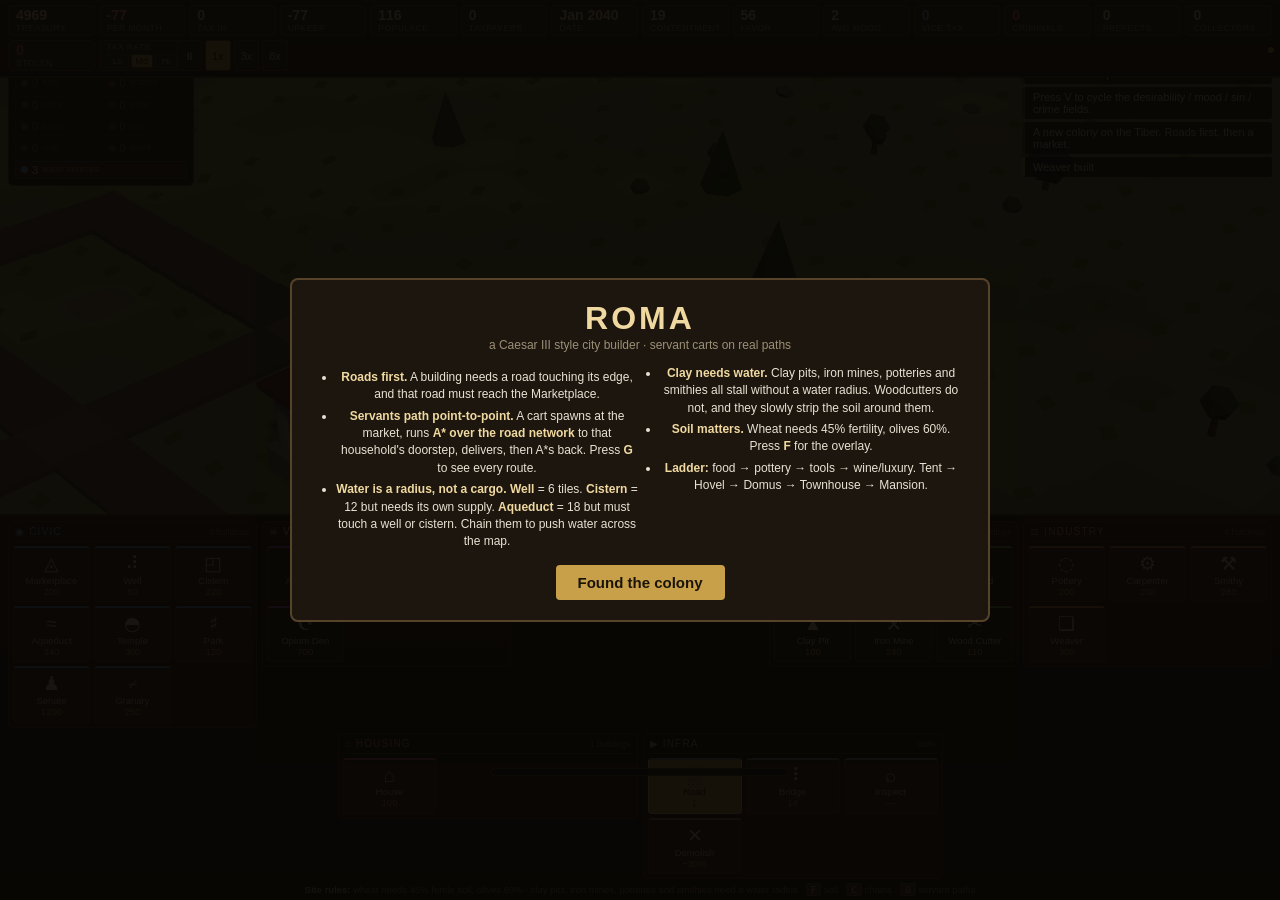
==== commit 04adc535: "Fix model authoring frame (X/Z collision) + core-mass normalisation + decoration tags" ====
--- a/index.html
+++ b/index.html
@@ -53583,8 +53583,15 @@
 
 function buildingMesh(b){
   const t=BTYPES[b.type], g=new THREE.Group();
-  const w=t.w*TILE, h=t.h*TILE, X=w/2, Z=h/2;
+  // Authoring frame: walls are built around x=0 and (incorrectly, previously) z=Z=h/2,
+  // while the roof helper built around x=X=w/2 and z=Z. That left every roof half a
+  // plot off its walls. X and Z are both the plot centre, i.e. 0, so every helper
+  // (walls, roofs, windows, colonnades) shares one convention.
+  const w=t.w*TILE, h=t.h*TILE, X=0, Z=0;
   const add=(mesh,x,y,z)=>{ mesh.position.set(x,y,z); mesh.castShadow=true; mesh.receiveShadow=true; g.add(mesh); return mesh; };
+  // decoration is excluded when centring the model: a bush or a sign post should not
+  // decide where the walls sit, however big it is.
+  const deco=(mesh,x,y,z)=>{ mesh.userData.isDecor=true; return add(mesh,x,y,z); };
   const box=(mat,sx,sy,sz,x,y,z)=>add(new THREE.Mesh(new THREE.BoxGeometry(sx,sy,sz),mat),x,y,z);
   const cyl=(mat,rt,rb,sy,x,y,z,n=10)=>add(new THREE.Mesh(new THREE.CylinderGeometry(rt,rb,sy,n),mat),x,y,z);
   // pitched gable roof: two real sloped slabs meeting at a ridge, with eaves overhang
@@ -53593,18 +53600,19 @@
     const span=(sx-capW)/2;             // horizontal run of each slope
     const ang=Math.atan2(rise,span);
     const slope=Math.hypot(span,rise);
+    const roofParts=[];
     for(const sgn of [-1,1]){
       const m=new THREE.Mesh(new THREE.BoxGeometry(slope*1.04,0.16,sz*1.14), mat);
       add(m, X+sgn*span/2, baseY+rise/2, Z);
       m.rotation.z = -sgn*ang;
+      roofParts.push(m);
     }
-    // ridge cap
-    add(new THREE.Mesh(new THREE.BoxGeometry(capW*1.25,0.13,sz*1.16), mat), X, baseY+rise+0.05, Z);
-    // eaves board along both long edges
+    roofParts.push(add(new THREE.Mesh(new THREE.BoxGeometry(capW*1.25,0.13,sz*1.16), mat), X, baseY+rise+0.05, Z));
     for(const sgn of [-1,1])
-      add(new THREE.Mesh(new THREE.BoxGeometry(0.10,0.10,sz*1.14), mat), X+sgn*(span+0.06), baseY, Z);
+      roofParts.push(add(new THREE.Mesh(new THREE.BoxGeometry(0.10,0.10,sz*1.14), mat), X+sgn*(span+0.06), baseY, Z));
+    for(const m of roofParts) m.userData.isRoof=true;
   };
-  const flatRoof=(mat,sx,sz,y)=>box(mat,sx,0.18,sz,X,y,Z);
+  const flatRoof=(mat,sx,sz,y)=>{ const m=box(mat,sx,0.18,sz,X,y,Z); m.userData.isRoof=true; return m; };
   const plinth=()=>box(M('dark'),w*0.97,0.22,h*0.97,0,0.11,Z*0);
   const windows=(mat,sx,y,n=2)=>{
     for(let i=0;i<n;i++){ const x=X-sx/2 + sx*(i+0.5)/n;
@@ -53698,10 +53706,11 @@
       const logG=new THREE.CylinderGeometry(0.16,0.16,0.9,7);
       for(let i=0;i<3;i++){ const l=new THREE.Mesh(logG,M('wood2'));
         l.rotation.x=Math.PI/2; add(l,-0.2+i*0.22,0.55,Z); }
-      box(M('wood'),0.14,1.3,0.14,0.75,0.65,-h/2+0.4);
+      box(M('wood'),0.14,1.3,0.14,0.75,0.65,-h/2+0.4).userData.isDecor=true;
       const axe=new THREE.Mesh(new THREE.BoxGeometry(0.1,0.34,0.26),M('iron'));
-      add(axe,0.75,1.25,-h/2+0.4);
-      add(new THREE.Mesh(new THREE.IcosahedronGeometry(0.42,0),M('green')),-w/2+0.6,0.6,0);
+      axe.userData.isDecor=true; add(axe,0.75,1.25,-h/2+0.4);
+      const fol=new THREE.Mesh(new THREE.IcosahedronGeometry(0.42,0),M('green'));
+      fol.userData.isDecor=true; add(fol,-w/2+0.6,0.6,0);
       break; }
     case 'vineyard': {
       box(M('dark'),w*0.95,0.1,h*0.95,0,0.05,Z);
@@ -53745,9 +53754,9 @@
       box(M('wood2'),0.42,0.6,0.06,0,0.34,h*0.44+0.04);
       tileRoof(M('roof'),w*0.96,h*0.96,1.36,0.5);
       if(b.type==='smith'){
-        cyl(M('dark'),0.24,0.34,0.9,-w/2-0.25,0.45,-h/2+0.5,8);
+        cyl(M('dark'),0.24,0.34,0.9,-w/2-0.25,0.45,-h/2+0.5,8).userData.isDecor=true;
         box(M('iron'),0.45,0.3,0.35,-w/2+0.6,1.9,h/2-0.4);
-        add(new THREE.Mesh(new THREE.BoxGeometry(0.7,0.12,0.3),M('iron')),w/2-0.5,0.75,h/2+0.3);
+        const anv=new THREE.Mesh(new THREE.BoxGeometry(0.7,0.12,0.3),M('iron')); anv.userData.isDecor=true; add(anv,w/2-0.5,0.75,h/2+0.3);
       }
       if(b.type==='weaver'){
         // drying cloth on a pole out front, not a panel over the door
@@ -53756,17 +53765,17 @@
         box(M('wood'),0.08,1.5,0.08, w*0.34,0.75,pz);
         box(M('wood'),0.08,0.08,0.08,0,1.48,pz);
         for(let i=0;i<3;i++)
-          box([M('gold'),M('terr'),M('cream')][i],0.24,0.78,0.05,-0.28+i*0.28,0.82,pz);
+          box([M('gold'),M('terr'),M('cream')][i],0.24,0.78,0.05,-0.28+i*0.28,0.82,pz).userData.isDecor=true;
       }
       if(b.type==='carpenter'){
-        box(M('wood2'),1.1,0.24,0.3,0,0.65,h*0.32);
-        box(M('wood'),0.9,0.1,0.9,-w/2-0.2,0.35,-h/2+0.4);
+        box(M('wood2'),1.1,0.24,0.3,0,0.65,h*0.32).userData.isDecor=true;
+        box(M('wood'),0.9,0.1,0.9,-w/2-0.2,0.35,-h/2+0.4).userData.isDecor=true;
       }
       if(b.type==='potter'){
         const potG=new THREE.LatheGeometry([new THREE.Vector2(0.02,0),new THREE.Vector2(0.12,0.05),
           new THREE.Vector2(0.18,0.22),new THREE.Vector2(0.12,0.32),new THREE.Vector2(0.14,0.36)],8);
-        for(let i=0;i<4;i++) add(new THREE.Mesh(potG,M('terr')),-0.55+i*0.36,0.1,h*0.44+0.35);
-        cyl(M('dark'),0.4,0.34,0.5,w/2-0.4,0.25,h/2-0.5,8);
+        for(let i=0;i<4;i++){ const pm=new THREE.Mesh(potG,M('terr')); pm.userData.isDecor=true; add(pm,-0.55+i*0.36,0.1,h*0.44+0.35); }
+        cyl(M('dark'),0.4,0.34,0.5,w/2-0.4,0.25,h/2-0.5,8).userData.isDecor=true;
       }
       break; }
     case 'temple': {
@@ -53809,11 +53818,11 @@
       box(M('dark'),w*0.88,0.12,h*0.88,0,1.42,Z);
       for(let i=0;i<3;i++) box(M('gold'),0.24,0.5,0.08,-w*0.28+i*w*0.28,0.95,h*0.43+0.05);
       // awning over the door
-      box(M('terr'),w*0.7,0.1,0.5,0,1.35,h/2+0.2);
+      box(M('terr'),w*0.7,0.1,0.5,0,1.35,h/2+0.2).userData.isDecor=true;
       if(b.type==='gambling') for(let i=0;i<3;i++) box(M('gold'),0.1,0.1,0.1,-0.4+i*0.4,1.95,Z-0.5);
-      if(b.type==='opiumden'){ cyl(M('dark'),0.2,0.24,0.5,w/2+0.2,0.35,-h/2+0.4,8);
-        for(let i=0;i<3;i++) box(M('gold'),0.08,0.3,0.08,w/2+0.2,0.6,-h/2+0.4,6); }
-      if(b.type==='brothel') box(M('terr'),0.5,0.36,0.06,w/2-0.3,1.9,Z);
+      if(b.type==='opiumden'){ cyl(M('dark'),0.2,0.24,0.5,w/2+0.2,0.35,-h/2+0.4,8).userData.isDecor=true;
+        for(let i=0;i<3;i++) box(M('gold'),0.08,0.3,0.08,w/2+0.2,0.6,-h/2+0.4,6).userData.isDecor=true; }
+      if(b.type==='brothel') box(M('terr'),0.5,0.36,0.06,w/2-0.3,1.9,Z).userData.isDecor=true;
       break; }
     case 'watchtower': {
       box(M('stone'),1.5,0.3,1.5,0,0.15,Z);
@@ -53838,7 +53847,7 @@
       break; }
   }
   if(b.type!=='house'&&b.type!=='watchtower'&&b.type!=='farm'&&b.type!=='farmOlive'&&b.type!=='vineyard'&&b.type!=='park'&&b.type!=='claypit'&&b.type!=='ironMine'&&b.type!=='woodcutter')
-    box(M('stone'),w*0.98,0.62,h*0.98,0,0.02,Z);   // sunk foundation: hides terrain slope gaps
+    box(M('stone'),w*0.98,0.62,h*0.98,0,0.02,Z).userData.isFooting=true;   // sunk foundation: hides terrain slope gaps
   g.add=_add;
   normaliseModel(inner, w, h);
   return g;
@@ -53849,23 +53858,48 @@
 // conventions, measure the finished mesh and canonicalise it:
 //   origin = centre of the footprint, base = ground level.
 // Then placeGroup() can position every building identically and be correct by construction.
+// Find the model's core mass: the pieces that define the building, weighted by footprint
+// area. Small asymmetric decoration (a chimney, a hanging sign, a sawhorse, a bare tree)
+// is excluded, because otherwise it drags the walls and roof off the foundation.
+function modelCore(inner){
+  inner.updateMatrixWorld(true);
+  const items=[];
+  inner.traverse(o=>{
+    if(!o.isMesh || o.userData.isDecor) return;
+    o.geometry.computeBoundingBox();
+    const bb=o.geometry.boundingBox.clone(); bb.applyMatrix4(o.matrixWorld);
+    if(!isFinite(bb.min.x)) return;
+    items.push({bb, a:Math.max(1e-6,(bb.max.x-bb.min.x)*(bb.max.z-bb.min.z))});
+  });
+  if(!items.length) return null;
+  const maxA=items.reduce((m,i)=>i.a>m?i.a:m,0);
+  const core=items.filter(i=>i.a>=maxA*0.12);
+  let sw=0,sx=0,sz=0,minx=1e9,maxx=-1e9,minz=1e9,maxz=-1e9;
+  for(const i of core){
+    sw+=i.a; sx+=i.a*(i.bb.min.x+i.bb.max.x)/2; sz+=i.a*(i.bb.min.z+i.bb.max.z)/2;
+    minx=Math.min(minx,i.bb.min.x); maxx=Math.max(maxx,i.bb.max.x);
+    minz=Math.min(minz,i.bb.min.z); maxz=Math.max(maxz,i.bb.max.z);
+  }
+  // decoration is already excluded above, so the ground line is simply the lowest core piece
+  let base=1e9; for(const i of core) base=Math.min(base,i.bb.min.y);
+  return { x:sx/sw, z:sz/sw, base, spanX:maxx-minx, spanZ:maxz-minz };
+}
+
+// Canonicalise: core centred on the origin, base on the ground, never spilling into the
+// neighbouring plot. Repeated because scaling perturbs a clamped centre.
 function normaliseModel(inner, fw, fh){
-  // two passes: centre + ground, then contain. scaling perturbs a clamped centre,
-  // so the pass is repeated until it converges.
-  const CLAMP=TILE*1.6;
   for(let pass=0; pass<2; pass++){
-    inner.updateMatrixWorld(true);
-    const bb=new THREE.Box3().setFromObject(inner);
-    if(!isFinite(bb.min.x)) return;
-    const cx=(bb.min.x+bb.max.x)/2, cz=(bb.min.z+bb.max.z)/2;
-    inner.position.x += Math.max(-CLAMP,Math.min(CLAMP,-cx));
-    inner.position.z += Math.max(-CLAMP,Math.min(CLAMP,-cz));
-    inner.position.y -= bb.min.y;
+    const c=modelCore(inner);
+    if(!c) return;
+    const CLAMP=TILE*1.6;
+    inner.position.x += Math.max(-CLAMP,Math.min(CLAMP,-c.x));
+    inner.position.z += Math.max(-CLAMP,Math.min(CLAMP,-c.z));
+    inner.position.y -= c.base;
     if(!fw || pass===1) break;
-    inner.updateMatrixWorld(true);
-    const b2=new THREE.Box3().setFromObject(inner);
-    const sx=Math.min(1,(fw*1.06)/Math.max(1e-6,b2.max.x-b2.min.x));
-    const sz=Math.min(1,(fh*1.06)/Math.max(1e-6,b2.max.z-b2.min.z));
+    const c2=modelCore(inner);
+    if(!c2) break;
+    const sx=Math.min(1,(fw*1.06)/Math.max(1e-6,c2.spanX));
+    const sz=Math.min(1,(fh*1.06)/Math.max(1e-6,c2.spanZ));
     if(sx>=0.999&&sz>=0.999) break;
     inner.scale.set(sx,1,sz);
   }
@@ -53878,15 +53912,13 @@
   const cyl=(mat,rt,rb,sy,x,y,z,n=10)=>{const o=new THREE.Mesh(new THREE.CylinderGeometry(rt,rb,sy,n),mat);
     o.position.set(x,y,z);o.castShadow=true;g.add(o);return o;};
   const roof=(mat,sx,sz,baseY,rise)=>{
-    const steps=6, capW=sx*0.28;
-    for(let i=0;i<steps;i++){
-      const wAt=(sx-capW)*((steps-i)/steps);
-      const y=baseY+rise*(i/steps);
-      const sl=Math.hypot((sx-capW)/steps, rise/steps);
-      const cx=(sx-capW)/2*(i/steps);
-      box(mat,sl*1.08,0.1,sz*1.08, cx, y+0.03, 0);
-      box(mat,sl*1.08,0.1,sz*1.08, -cx, y+0.03, 0);
+    const capW=sx*0.22, span=(sx-capW)/2;
+    const ang=Math.atan2(rise,span), slope=Math.hypot(span,rise);
+    for(const sgn of [-1,1]){
+      const m=box(mat,slope*1.04,0.14,sz*1.14, sgn*span/2, baseY+rise/2, 0);
+      m.rotation.z=-sgn*ang; m.userData.isRoof=true;
     }
+    box(mat,capW*1.3,0.12,sz*1.16, 0, baseY+rise+0.04, 0).userData.isRoof=true;
   };
   const win=(x,y,z=0.86)=>box(M('win'),0.3,0.38,0.08,x,y,z);
 
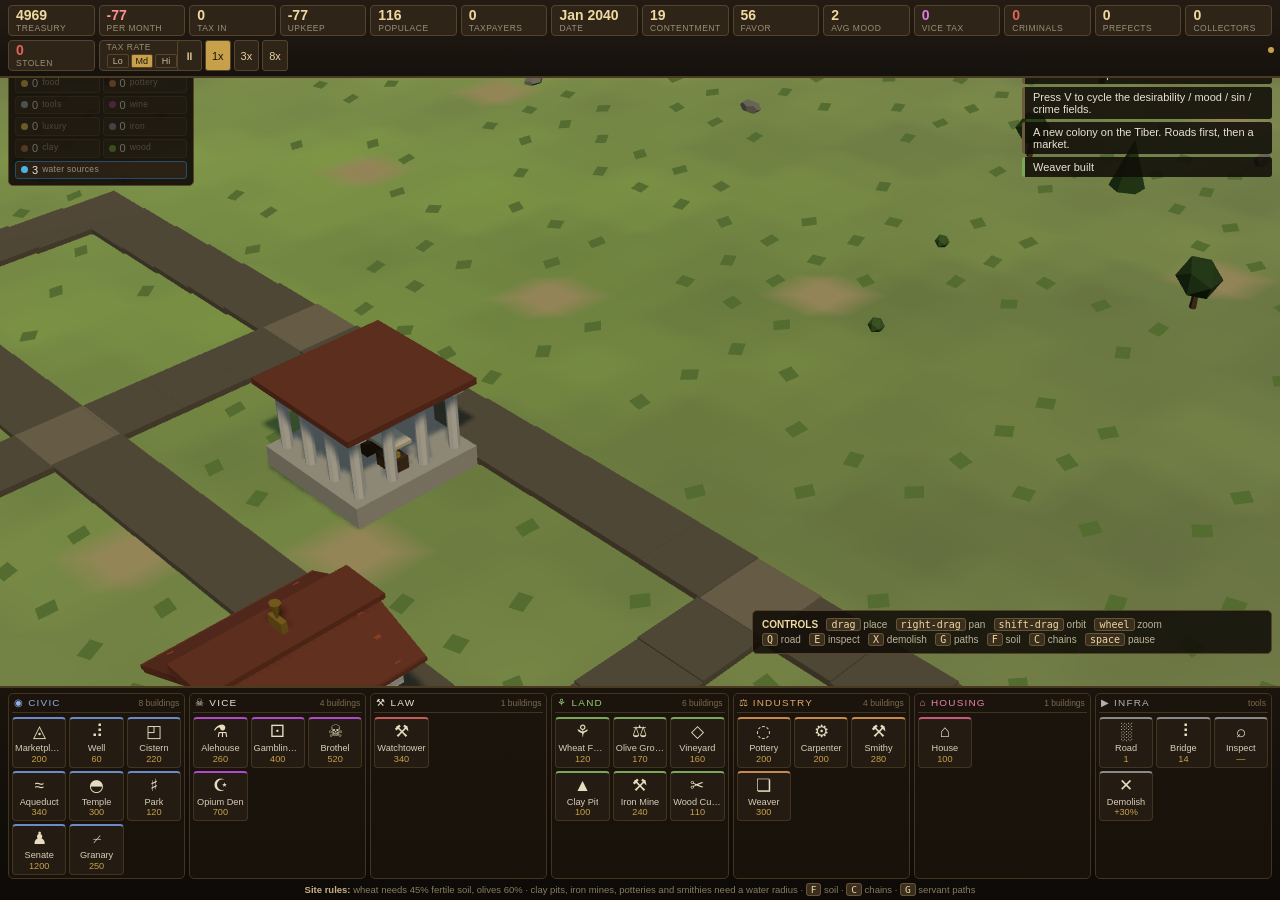
==== commit c1c41775: "Delete the intro modal; fix index.html/roma.html drift that left the live site 3h stale The repo shi" ====
--- a/index.html
+++ b/index.html
@@ -77,32 +77,34 @@
 #help b{color:#f0d9a0}
 kbd{background:#3a2e1e;border:1px solid #6a5436;border-radius:3px;padding:0 4px;color:#f0d9a0}
 
-#ghostinfo{position:fixed;left:50%;transform:translateX(-50%);bottom:124px;min-width:300px;text-align:center;z-index:11;background:rgba(18,14,9,.92);
+#ghostinfo{display:none;position:fixed;left:50%;transform:translateX(-50%);bottom:124px;min-width:300px;text-align:center;z-index:11;background:rgba(18,14,9,.92);
  border:1px solid #57432a;border-radius:4px;padding:3px 12px;font-size:11.5px;color:#d8ceb8;pointer-events:none}
 
 /* ================= command GRID dock (AoE style) ================= */
 #bar{position:fixed;left:0;right:0;bottom:0;z-index:10;background:linear-gradient(#1a140d,#0d0a07);
  border-top:2px solid #4a3a22;padding:5px 8px}
-#dock{display:flex;flex-wrap:wrap;justify-content:center;gap:5px;align-items:flex-start;max-width:1560px;margin:0 auto}
-.group{background:rgba(28,21,13,.75);border:1px solid #43341f;border-radius:5px;padding:4px;
- flex:1 1 14%;min-width:212px;max-width:300px}
-.ghead{display:flex;justify-content:space-between;align-items:baseline;font-size:10px;letter-spacing:1.2px;
+/* one single row that scales down to fit -- never wraps into a second line */
+#dock{display:flex;flex-wrap:nowrap;justify-content:center;gap:4px;align-items:stretch;
+ width:100%;max-width:1560px;margin:0 auto;overflow-x:auto;scrollbar-width:thin}
+.group{background:rgba(28,21,13,.75);border:1px solid #43341f;border-radius:5px;padding:3px;
+ flex:1 1 0;min-width:0;max-width:none}
+.ghead{display:flex;justify-content:space-between;align-items:baseline;font-size:clamp(8px,.78vw,10px);letter-spacing:1.2px;
  text-transform:uppercase;padding:0 2px 4px;margin-bottom:4px;border-bottom:1px solid #43341f}
 .gsub{color:#7a6a4a;letter-spacing:0;text-transform:none;font-size:8.5px}
 .g-civic .ghead{color:#8fb0e8}.g-prod .ghead{color:#9cc87a}
 .g-ind .ghead{color:#e0a868}.g-res .ghead{color:#e884a4}.g-infra .ghead{color:#b0b0b0}
-.cards{display:grid;grid-template-columns:repeat(3,minmax(0,1fr));gap:4px}
+.cards{display:grid;grid-template-columns:repeat(3,minmax(0,1fr));gap:3px}
 .card{background:#241b12;border:1px solid #43341f;border-top:2px solid #5a4630;border-radius:4px;
- padding:5px 4px 4px;cursor:pointer;text-align:center;line-height:1.15;overflow:hidden;
+ padding:3px 2px 3px;min-width:0;cursor:pointer;text-align:center;line-height:1.15;overflow:hidden;
  display:flex;flex-direction:column;align-items:center;justify-content:flex-start}
 .card:hover{background:#3f2f1e;transform:translateY(-1px)}
 .card.on{background:#c8a04a;border-color:#f0d9a0;color:#1a1408}
 .card.on .ccost{color:#4a3a10}
-.card .cic{font-size:19px;line-height:1.15;color:#e8dcc0}
+.card .cic{font-size:clamp(13px,1.35vw,19px);line-height:1.15;color:#e8dcc0}
 .card.on .cic{color:#2a2010}
-.cnm{font-size:9.5px;color:#d8ceb8;margin-top:1px;white-space:nowrap;overflow:hidden;text-overflow:ellipsis;max-width:100%}
+.cnm{font-size:clamp(7.5px,.72vw,9.5px);color:#d8ceb8;margin-top:1px;white-space:nowrap;overflow:hidden;text-overflow:ellipsis;max-width:100%}
 .card.on .cnm{color:#1a1408}
-.ccost{font-size:9.5px;color:#c8a04a;line-height:1.1}
+.ccost{font-size:clamp(7.5px,.72vw,9.5px);color:#c8a04a;line-height:1.1}
 .card.civic{border-top-color:#6a8ac8}.card.prod{border-top-color:#7aa85a}
 .card.ind{border-top-color:#c88a4a}.card.vice{border-top-color:#b04ac8}.card.law{border-top-color:#c85a5a}.card.res{border-top-color:#c85a7a}.card.infra{border-top-color:#8a8a8a}
 .card.poor{opacity:.5}
@@ -119,17 +121,6 @@
 .stat .trbtns button{flex:1;background:#2e2418;color:#c8b898;border:1px solid #57432a;border-radius:2px;
  font-size:9px;padding:1px 0;cursor:pointer}
 .stat .trbtns button.on{background:#c8a04a;color:#1a1408}
-
-/* ================= intro ================= */
-#intro{position:fixed;inset:0;background:rgba(8,6,4,.93);z-index:50;display:flex;align-items:center;justify-content:center}
-#intro .card{max-width:700px;background:#1d160e;border:2px solid #57432a;border-radius:8px;padding:20px 26px}
-#intro h1{margin:0 0 2px;color:#f0d9a0;font-size:32px;letter-spacing:3px}
-#intro h2{margin:0 0 12px;color:#9c8f78;font-size:12px;font-weight:normal}
-#intro ul{padding-left:18px;margin:0;columns:2;column-gap:22px}
-#intro li{margin:4px 0;font-size:12px;line-height:1.45;break-inside:avoid}
-#intro button{margin-top:14px;background:#c8a04a;color:#1a1408;border:none;border-radius:4px;
- padding:9px 22px;font-size:15px;cursor:pointer;font-weight:bold}
-#intro b{color:#f0d9a0}
 
 </style></head><body>
 <div id="top"></div>
@@ -149,22 +140,6 @@
   <div id="dock"></div>
   <div id="docknote"><b>Site rules:</b> wheat needs 45% fertile soil, olives 60% &middot; clay pits, iron mines, potteries and smithies need a water radius &middot; <kbd>F</kbd> soil &middot; <kbd>C</kbd> chains &middot; <kbd>G</kbd> servant paths</div>
 </div>
-<div id="intro"><div class="card">
-<h1>ROMA</h1><h2>a Caesar III style city builder &middot; servant carts on real paths</h2>
-<ul>
-<li><b>Roads first.</b> A building needs a road touching its edge, and that road must reach the Marketplace.</li>
-<li><b>Servants path point-to-point.</b> A cart spawns at the market, runs <b>A* over the road network</b> to that
-    household's doorstep, delivers, then A*s back. Press <b>G</b> to see every route.</li>
-<li><b>Water is a radius, not a cargo.</b> <b>Well</b> = 6 tiles. <b>Cistern</b> = 12 but needs its own supply.
-    <b>Aqueduct</b> = 18 but must touch a well or cistern. Chain them to push water across the map.</li>
-<li><b>Clay needs water.</b> Clay pits, iron mines, potteries and smithies all stall without a water radius.
-    Woodcutters do not, and they slowly strip the soil around them.</li>
-<li><b>Soil matters.</b> Wheat needs 45% fertility, olives 60%. Press <b>F</b> for the overlay.</li>
-<li><b>Ladder:</b> food &rarr; pottery &rarr; tools &rarr; wine/luxury.
-    Tent &rarr; Hovel &rarr; Domus &rarr; Townhouse &rarr; Mansion.</li>
-</ul>
-<button onclick="document.getElementById('intro').style.display='none'">Found the colony</button>
-</div></div>
 <script>/**
  * @license
  * Copyright 2010-2023 Three.js Authors
@@ -53725,13 +53700,19 @@
       tileRoof(M('roof'),0.9,0.9,0.6,0.3);
       break; }
     case 'market': {
-      box(M('stone'),w*0.96,0.3,h*0.96,0,0.15,Z);
-      // peristyle: columns round an open courtyard
-      colonnade(M('marble'),0.16,2.1,4);
-      colonnade(M('marble'),0.16,2.1,4,h/2-0.45);
-      for(let i=0;i<4;i++) cyl(M('marble'),0.16,0.16,2.1,-w/2+0.45,1.05,-h/2+0.45+(h-0.9)*i/3,8);
-      for(let i=0;i<4;i++) cyl(M('marble'),0.16,0.16,2.1,w/2-0.45,1.05,-h/2+0.45+(h-0.9)*i/3,8);
-      flatRoof(M('roof2'),w*0.98,h*0.98,2.22);
+      box(M('stone'),w*0.96,0.3,h*0.96,0,0.15,Z).userData.isFooting=true;
+      // Peristyle. The row offset used to be Z-0.45 and h/2-0.45; once the model frame
+      // was re-centred on Z=0 those two landed at z=-0.45 and z=+1.55, so the whole
+      // colonnade sat off to one side. Both rows now use the same symmetric inset.
+      const mInset=0.45, mR=0.16, mYTop=2.1, mCx=w/2-mInset, mCz=h/2-mInset;
+      for(const sz of [-1,1]) for(let i=0;i<4;i++)
+        cyl(M('marble'),mR,mR,mYTop, -mCx+(2*mCx)*i/3, mYTop/2, sz*mCz, 8);
+      for(const sx of [-1,1]) for(let i=0;i<4;i++)
+        cyl(M('marble'),mR,mR,mYTop, sx*mCx, mYTop/2, -mCz+(2*mCz)*i/3, 8);
+      // entablature ring, then the flat roof over the whole peristyle
+      for(const sz of [-1,1]) box(M('cream'), w*0.94, 0.24, 0.34, 0, mYTop+0.12, sz*mCz);
+      for(const sx of [-1,1]) box(M('cream'), 0.34, 0.24, h*0.94, sx*mCx, mYTop+0.12, 0);
+      flatRoof(M('roof2'), w*1.02, h*1.02, mYTop+0.26);
       // stalls with awnings
       for(let i=0;i<3;i++){
         const x=(i-1)*w*0.28;
@@ -53779,18 +53760,37 @@
       }
       break; }
     case 'temple': {
-      box(M('stone'),w*0.94,0.7,h*0.94,0,0.35,Z);
-      const cx2=X, cz2=Z-h/2+0.7;
-      for(let i=0;i<6;i++) cyl(M('marble'),0.2,0.22,2.6,cx2-w*0.34+w*0.68*i/5,2.0,cz2,10);
-      box(M('marble'),w*0.9,0.3,h*0.5,0,3.45,cz2);
-      flatRoof(M('roof2'),w*0.95,h*0.6,3.62);
-      // pediment
-      for(let i=0;i<6;i++){
-        const x=cx2-w*0.3+w*0.6*i/5, y=3.8+ (i===0||i===5?0:0.25);
-        box(M('terr'),w*0.12,0.55,0.16,x,y+0.2,cz2-0.75);
+      // Symmetric peripteral temple: stepped podium, cella, 6 columns on every side,
+      // entablature over the whole plan, and one gable roof that actually covers the
+      // colonnade it sits on. Everything is measured from the plot centre (0, Z).
+      const base=0.64, CH=2.15, cx=w*0.36, cz=h*0.36, n=6;
+      box(M('stone'), w*0.99, 0.30, h*0.99, 0, 0.15, Z).userData.isFooting=true;
+      box(M('stone'), w*0.96, 0.34, h*0.96, 0, 0.47, Z);
+      // the sheltered room
+      box(M('cream'), w*0.44, 2.1, h*0.44, 0, 1.44, Z);
+      box(M('terr'), 0.62, 0.9, 0.14, 0, 1.6, h*0.22);
+      const col=(x,z)=>{
+        cyl(M('marble'),0.17,0.20,CH,x,base+CH/2,z,10);
+        box(M('marble'),0.40,0.09,0.40,x,base+0.045,z);
+        box(M('marble'),0.44,0.10,0.44,x,base+CH,z);
+      };
+      for(let i=0;i<n;i++){
+        const t=-cx + (2*cx)*i/(n-1);
+        col(t,-cz); col(t,cz);
+        if(i>0 && i<n-1){ col(-cx,t); col(cx,t); }
       }
-      for(let i=0;i<6;i++) cyl(M('marble'),0.2,0.22,2.2,cx2-w*0.34+w*0.68*i/5,1.8,h/2-0.3,10);
-      box(M('gold'),0.5,0.5,0.16,cx2,4.5,cz2);
+      const eY=base+CH;
+      box(M('marble'), w*0.90, 0.36, h*0.90, 0, eY+0.18, Z);
+      const rY=eY+0.36;
+      // eaves must clear the outer columns (span 3.26) or the roof floats inboard of them
+      tileRoof(M('roof2'), w*1.16, h*1.06, rY, 0.8);
+      // pediment closing each gable end, stepped to follow the roof pitch
+      for(const s of [-1,1]) for(let i=0;i<n;i++){
+        const t=-cx + (2*cx)*i/(n-1), f=1-Math.abs(t)/cx, hh=0.14+0.70*f;
+        box(M('terr'), (2*cx)/(n-1)*0.99, hh, 0.16, t, rY+hh/2, s*h*0.44);
+      }
+      box(M('gold'), 0.46, 0.46, 0.16, 0, rY+0.95, Z);
+      cyl(M('gold'), 0.14, 0.02, 0.42, 0, rY+1.34, Z, 8);
       break; }
     case 'park': {
       box(M('green'),w*0.96,0.1,h*0.96,0,0.05,Z);
@@ -53805,12 +53805,32 @@
       box(M('marble'),0.34,0.26,0.34,0,1.05,Z-0.9);
       break; }
     case 'senate': {
-      box(M('cream'),w*0.9,2.0,h*0.9,0,1.0,Z);
-      windows(M('win'),w*0.9,1.4,5);
-      for(let i=0;i<6;i++) cyl(M('marble'),0.17,0.19,1.9,-w*0.4+w*0.8*i/5,0.95,h*0.45+0.15,8);
-      tileRoof(M('roof2'),w*0.95,h*0.95,2.0,0.6);
-      box(M('gold'),0.5,0.8,0.5,0,2.95,Z);
-      cyl(M('gold'),0.36,0.02,0.5,0,3.6,Z,8);
+      // Was a single portico row at z=+h*0.45 with a roof narrower than the walls it
+      // capped. Rebuilt as a symmetric peripteral hall, like the temple.
+      const base=0.64, CH=2.15, cx=w*0.40, cz=h*0.40, n=5;
+      box(M('stone'), w*0.99, 0.30, h*0.99, 0, 0.15, Z).userData.isFooting=true;
+      box(M('stone'), w*0.95, 0.34, h*0.95, 0, 0.47, Z);
+      box(M('cream'), w*0.60, 2.0, h*0.60, 0, 1.44, Z);
+      const col=(x,z)=>{
+        cyl(M('marble'),0.17,0.20,CH,x,base+CH/2,z,10);
+        box(M('marble'),0.40,0.09,0.40,x,base+0.045,z);
+        box(M('marble'),0.44,0.10,0.44,x,base+CH,z);
+      };
+      for(let i=0;i<n;i++){
+        const t=-cx + (2*cx)*i/(n-1);
+        col(t,-cz); col(t,cz);
+        if(i>0 && i<n-1){ col(-cx,t); col(cx,t); }
+      }
+      const eY=base+CH;
+      box(M('marble'), w*0.92, 0.34, h*0.92, 0, eY+0.17, Z);
+      const rY=eY+0.34;
+      tileRoof(M('roof2'), w*1.10, h*1.04, rY, 0.72);   // eaves clear the outer columns
+      for(const s of [-1,1]) for(let i=0;i<n;i++){
+        const t=-cx + (2*cx)*i/(n-1), f=1-Math.abs(t)/cx, hh=0.14+0.62*f;
+        box(M('terr'), (2*cx)/(n-1)*0.99, hh, 0.16, t, rY+hh/2, s*h*0.46);
+      }
+      box(M('gold'),0.5,0.8,0.5,0,rY+0.86,Z).userData.isDecor=true;   // acroterion, not a column
+      cyl(M('gold'),0.36,0.02,0.5,0,rY+1.48,Z,8).userData.isDecor=true;
       break; }
     case 'alehouse': case 'gambling': case 'brothel': case 'opiumden': {
       box(M('dark'),w*0.94,0.22,h*0.94,0,0.11,Z);
@@ -54005,6 +54025,25 @@
     if(c===T_BLD) return 'building';
     if(c===T_ROCK) return 'rock';
   }
+  return null;
+}
+
+// Why a tile cannot take this building right now, for the hover ghost.
+// (updateGhost has called this since it was written but the function never existed --
+// every mousemove threw a ReferenceError, so the ghost and the red 'cannot build here'
+// message were silently dead.)
+const SITE_WHY={out:'off the map', water:'needs a bridge', building:'already built on',
+                rock:'clear the rock first'};
+function siteProblem(type,x,z){
+  if(!BTYPES[type]) return null;
+  if(type==='bridge'){
+    if(!inb(x,z)) return 'out';
+    if(cells[idx(x,z)]!==T_WATER) return 'a bridge must span the river';
+    return null;
+  }
+  const err=canPlace(type,x,z);
+  if(err) return SITE_WHY[err]||err;
+  if(G.money<BTYPES[type].cost) return 'not enough denarii';
   return null;
 }
 
@@ -54648,13 +54687,33 @@
   cam.cy=cy;
 }
 
-// screen-space pan: map the 2D drag delta to the ground plane along the iso axes
+// screen-space pan: map a 2D drag delta onto the ground plane along the camera's own
+// screen axes. The basis is derived from the camera, not guessed:
+//   zAxis = eye-target direction, xAxis = cross(up, zAxis) = the camera's screen-right.
+// For an isometric camera those are the only two vectors that make drag follow the mouse.
+function camBasis(){
+  const zx=Math.cos(cam.yaw), zz=Math.sin(cam.yaw);   // camera sits at target + d*(zx,.,zz)
+  return { rx:zz, rz:-zx,          // screen-right projected on the ground
+           ux:-zx, uz:-zz };       // screen-up    projected on the ground
+}
+// dx,dy in screen pixels with y pointing DOWN (i.e. raw mouse deltas). Dragging moves the
+// world with the pointer, so the target moves against it.
 function panScreen(dx,dy){
+  const {rx,rz,ux,uz}=camBasis();
   const k=cam.dist*0.0013;
-  const fx=Math.cos(cam.yaw), fz=-Math.sin(cam.yaw);       // screen "up/down" on the ground
-  const rx=-fz,          rz= fx;                            // screen "right" on the ground
-  cam.tx -= (fx*dy + rx*dx)*k*Math.sin(cam.pitch);
-  cam.tz -= (fz*dy + rz*dx)*k*Math.sin(cam.pitch);
+  cam.tx -= (rx*dx + ux*dy)*k;
+  cam.tz -= (rz*dx + uz*dy)*k;
+}
+// One key tap, in world units. Deliberately the SAME convention as panScreen -- dx/dy are
+// screen-space, y pointing DOWN, and both move the world in that direction. Having two
+// functions with opposite sign conventions is exactly how the axes ended up crossed.
+// So "W" is panKey(0,+1): the view pans up, which slides the world down the screen,
+// identical to dragging downward.
+function panKey(dx,dy){
+  const {rx,rz,ux,uz}=camBasis();
+  const s=Math.max(1.8, cam.dist*0.030);   // scale with zoom so it stays usable far out
+  cam.tx -= (rx*dx + ux*dy)*s;
+  cam.tz -= (rz*dx + uz*dy)*s;
 }
 
 // ---------- raycast ----------
@@ -54680,11 +54739,24 @@
 }
 
 // ---------- selection + ghost ----------
-let tool='road', sel=null, demolishMode=false, showPaths=true, pathGroup=null, chainOpen=false;
-function setTool(t){ tool=t; demolishMode=false; refreshBar(); }
-function setDemolish(){ demolishMode=!demolishMode; refreshBar(); }
+// tool === null is the neutral state: no build mode, left-click just selects/inspects.
+let tool=null, sel=null, demolishMode=false, showPaths=true, pathGroup=null, chainOpen=false;
+function setTool(t){
+  // clicking the card you already have selected puts you back on neutral
+  tool = (t===tool && t!=='inspect') ? null : t;
+  if(tool==='inspect') tool='inspect';
+  demolishMode=false; refreshBar(); updateGhost();
+}
+// Esc / right-click: back to neutral, nothing armed.
+function setNeutral(){ tool=null; demolishMode=false; refreshBar(); updateGhost(); }
+function setDemolish(){ demolishMode=!demolishMode; if(demolishMode) tool=null; refreshBar(); updateGhost(); }
 function updateGhost(){
-  if(ghostMesh){ bldGroup.remove(ghostMesh); ghostMesh.geometry.dispose(); ghostMesh=null; }
+  // ghostMesh is a Group, not a Mesh -- it has no .geometry of its own, so dispose the
+  // whole subtree (and only free the shared materials, which the ghost cloned in place).
+  if(ghostMesh){ bldGroup.remove(ghostMesh); ghostMesh.traverse(o=>{ if(o.isMesh && o.geometry) o.geometry.dispose(); }); ghostMesh=null; }
+  const gi=document.getElementById('ghostinfo');
+  if(gi && !gi.textContent) gi.style.display='none';
+  if(!tool || !BTYPES[tool]) return;
   if(!onTile) return;
   if(tool==='inspect') return;
   const err=siteProblem(tool,mouseTile.x,mouseTile.z);
@@ -54701,7 +54773,7 @@
   const [wx,wz]=worldOf(mouseTile.x,mouseTile.z);
   g.position.set(wx+(t.w-1)*TILE/2, mouseTile.y+0.1, wz+(t.h-1)*TILE/2);
   g.renderOrder=5; bldGroup.add(g); ghostMesh=g;
-  const gi=document.getElementById('ghostinfo'); if(gi) gi.textContent = err? ('\u2716 '+err) : (BTYPES[tool].chain||'');
+  if(gi){ gi.textContent = err? ('\u2716 '+err) : (BTYPES[tool].chain||''); gi.style.display='block'; }
 }
 function refreshSel(){
   const p=document.getElementById('selbox');
@@ -54867,6 +54939,7 @@
 addEventListener('mousemove',e=>{
   lastX=e.clientX; lastY=e.clientY;
   // right/middle drag = pan (screen-space). no orbit: the iso angle is fixed.
+  if(rmbDown && (Math.abs(e.clientX-rmbDown.x)>4 || Math.abs(e.clientY-rmbDown.y)>4)) rmbMoved=true;
   if(panBtn||orbiting){ panScreen(e.movementX,e.movementY); return; }
   const t=pickTile(e);
   if(t){ mouseTile=t; onTile=true;
@@ -54875,20 +54948,25 @@
   updateGhost();
 });
 let orbiting=false;
+let rmbDown=null, rmbMoved=false;
 addEventListener('mousedown',e=>{
   if(e.button===1||(e.button===0&&e.shiftKey)){ orbiting=true; panBtn=false; e.preventDefault(); return; }
-  if(e.button===2){ panBtn=true; orbiting=false; return; }
+  if(e.button===2){ panBtn=true; orbiting=false; rmbDown={x:e.clientX,y:e.clientY}; rmbMoved=false; return; }
   if(e.button===0){
     const t=pickTile(e);
     const b=pickBuilding(e);
     if(demolishMode){ if(b) demolish(b); else if(t&&cells[idx(t.x,t.z)]===T_ROAD){ cells[idx(t.x,t.z)]=T_EMPTY; roadLevel[idx(t.x,t.z)]=0; bridgeAt[idx(t.x,t.z)]=0; rebuildRoads(); } return; }
-    if(tool==='inspect'){ sel=b; refreshSel(); return; }
+    if(tool==='inspect'||!tool){ sel=b; refreshSel(); return; }   // neutral left-click = inspect
     if(tool==='road'){ dragStart=t; dragPaint=true; if(t) place('road',t.x,t.z); return; }
     if(t){ const r=place(tool,t.x,t.z); if(r) sel=r; refreshSel(); }
   }
 });
 addEventListener('mouseup',e=>{
-  if(e.button===2) panBtn=false;
+  if(e.button===2){
+    // a right-click that never turned into a drag means "put me back on neutral"
+    if(rmbDown && !rmbMoved) setNeutral();
+    rmbDown=null; panBtn=false;
+  }
   if(e.button===1) orbiting=false;
   dragPaint=false; dragStart=null;
 });
@@ -54898,14 +54976,17 @@
   const k=e.key.toLowerCase();
   if(k==='q'){ setTool('road'); }
   if(k==='e'){ setTool('inspect'); }
-  if(k==='x'){ demolishMode=!demolishMode; refreshBar(); }
+  if(k==='n'){ setNeutral(); }
+  if(k==='x'){ setDemolish(); }
   if(k===' '){ e.preventDefault(); setSpeed(G.speed===0?1:0); }
-  if(k==='escape'){ sel=null; refreshSel(); }
-  if('wasd'.includes(k)&&k.length===1){
+  if(k==='escape'){ setNeutral(); sel=null; refreshSel(); }
+  // WASD and the arrow keys both pan in screen space, on the same axes as the mouse drag
+  // y is DOWN here, matching panScreen/panKey. W = view pans up = world slides down.
+  const PAN={w:[0,1],s:[0,-1],a:[-1,0],d:[1,0],arrowup:[0,1],arrowdown:[0,-1],arrowleft:[-1,0],arrowright:[1,0]}[k];
+  if(PAN){
     e.preventDefault();
-    // WASD pan in screen space, same axes the mouse drag uses
-    if(k==='w') panScreen(0, 14); if(k==='s') panScreen(0,-14);
-    if(k==='a') panScreen(-14,0); if(k==='d') panScreen(14,0);
+    const step=e.shiftKey?2.6:1;
+    panKey(PAN[0]*step, PAN[1]*step);
   }
   if(k==='g'){ showPaths=!showPaths; msg('Servant paths '+(showPaths?'shown':'hidden')); }
   if(k==='c'){ chainOpen=!chainOpen; renderChains(); }
